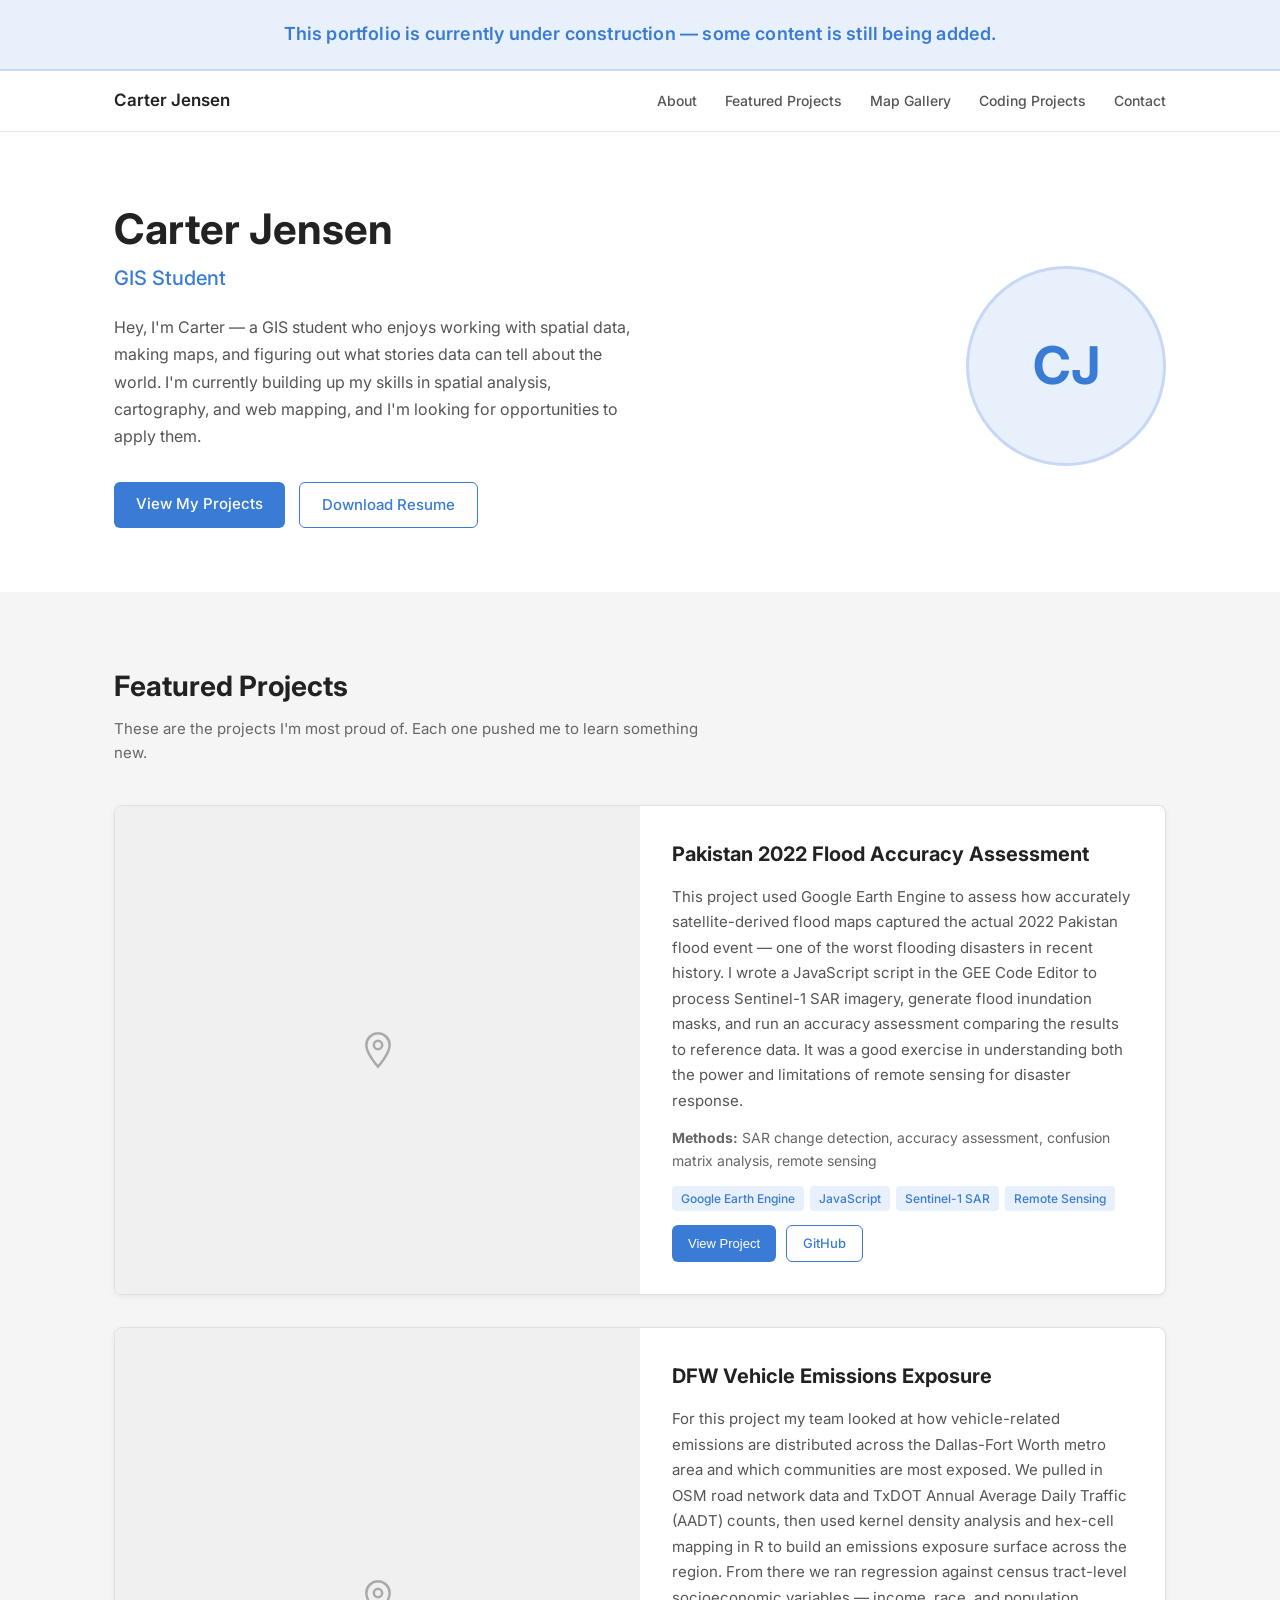
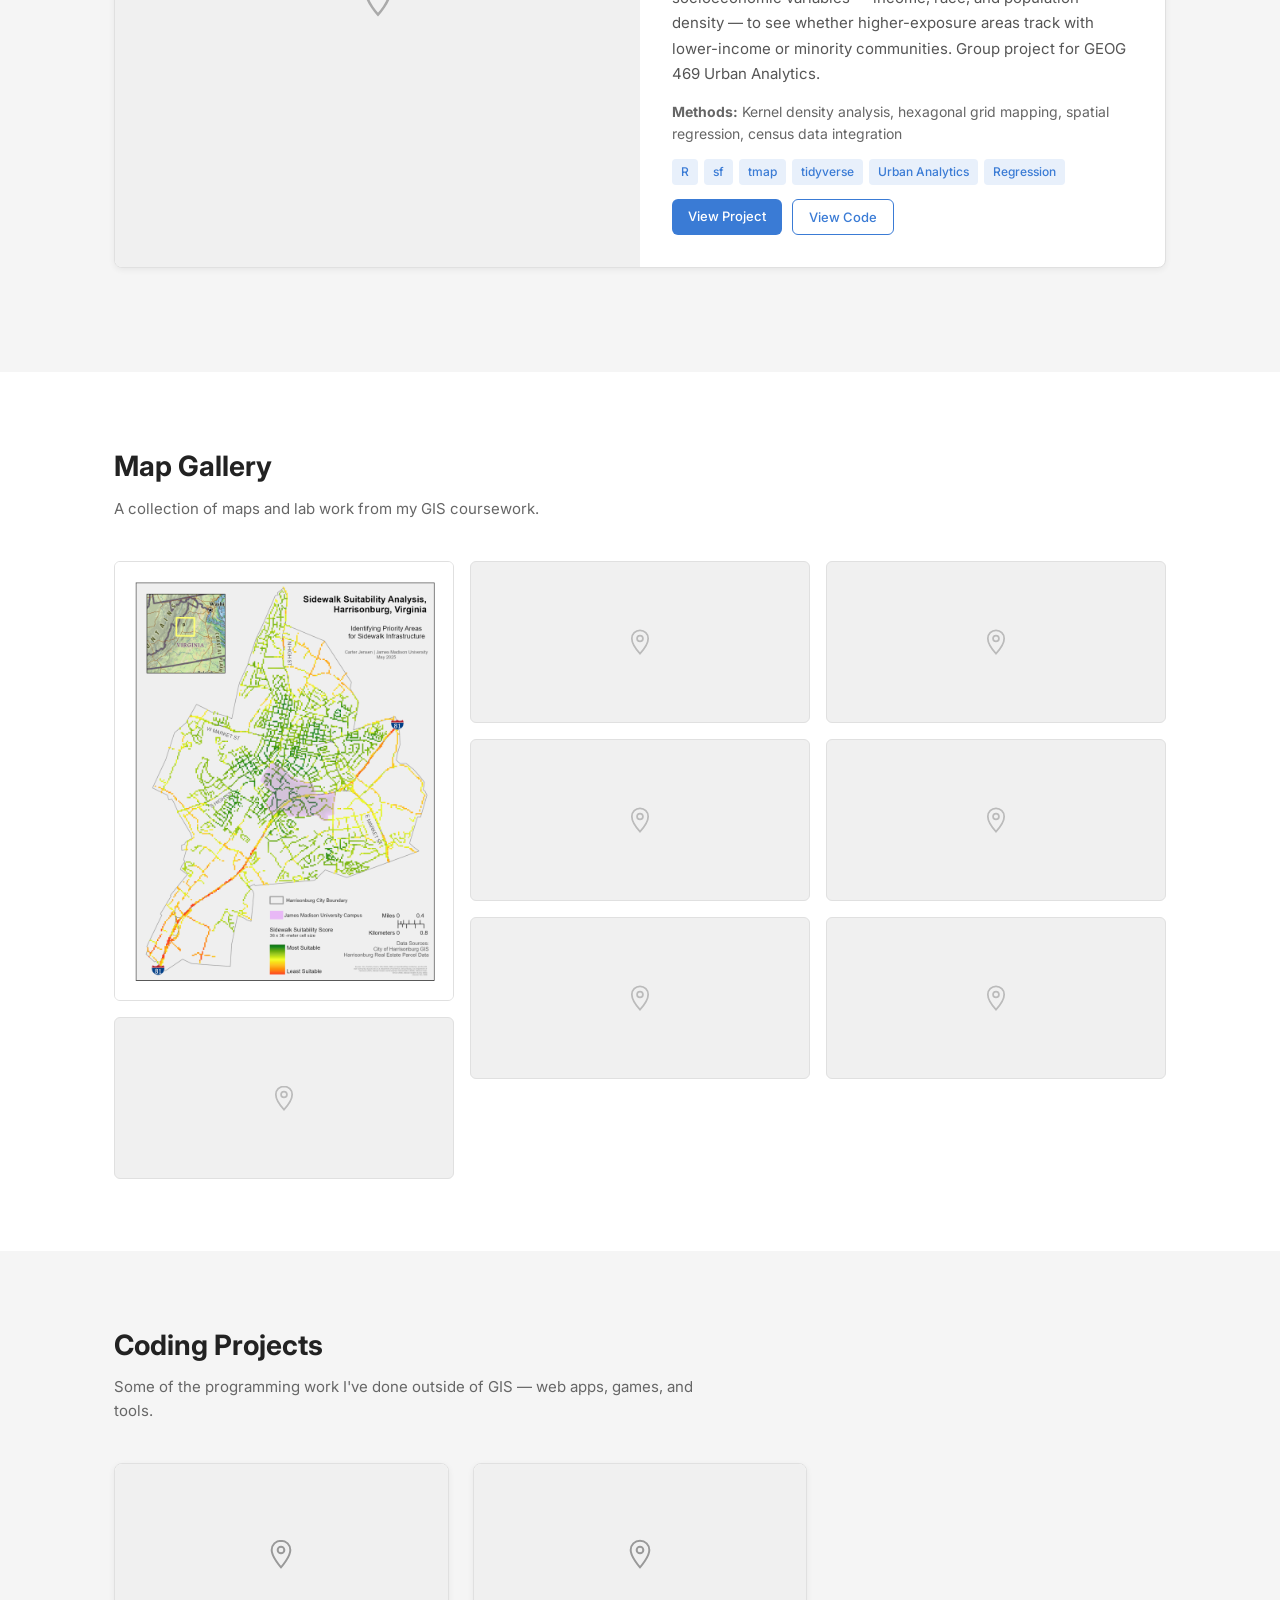
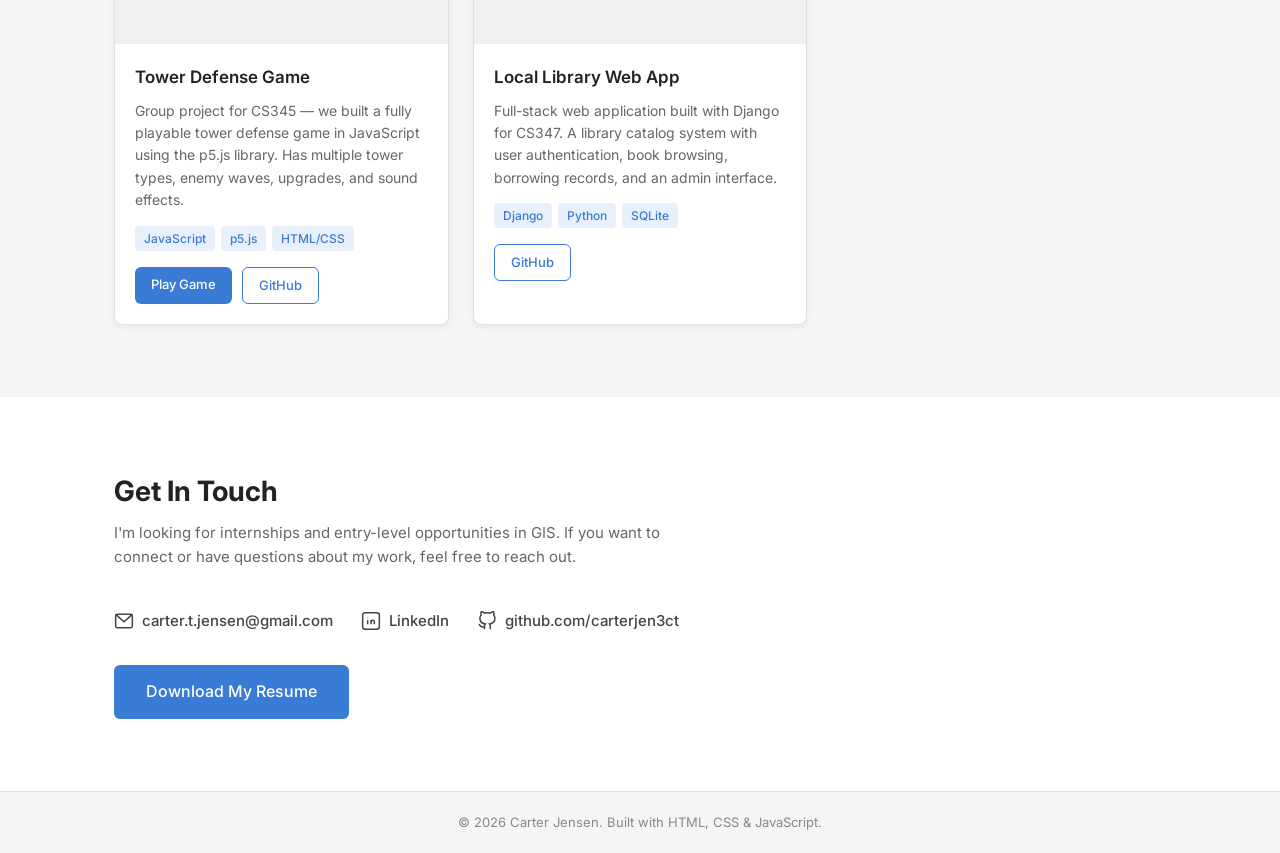
==== index.html @ b4bd7e2b "Map Gallary Redesign, features trimed" ====
<!DOCTYPE html>
<html lang="en">
<head>
  <meta charset="UTF-8" />
  <meta name="viewport" content="width=device-width, initial-scale=1.0" />
  <title>Carter Jensen | GIS Portfolio</title>

  <!-- Link to our stylesheet -->
  <link rel="stylesheet" href="style.css" />

  <!-- Google Font: Inter -->
  <link
    href="https://fonts.googleapis.com/css2?family=Inter:wght@400;500;600;700&display=swap"
    rel="stylesheet"
  />
</head>
<body>

  <!-- =============================================
       SECTION: Under Construction Banner
       Remove this entire block when the site is ready to go live.
       To remove: delete from here down to the closing </div> tag below.
  ============================================== -->
  <div class="construction-banner">
    This portfolio is currently under construction — some content is still being added.
  </div>

  <!-- =============================================
       SECTION: Navigation Bar
       Sticky top bar. Has your name on the left and
       five section links on the right. Hamburger menu
       shows on mobile.
  ============================================== -->
  <nav class="navbar">
    <div class="nav-container">

      <a href="#about" class="nav-logo">Carter Jensen</a>

      <ul class="nav-links" id="navLinks">
        <li><a href="#about">About</a></li>
        <li><a href="#featured-projects">Featured Projects</a></li>
        <li><a href="#map-gallery">Map Gallery</a></li>
        <li><a href="#coding-projects">Coding Projects</a></li>
        <li><a href="#contact">Contact</a></li>
      </ul>

      <!-- Hamburger button — only shows on mobile -->
      <button class="hamburger" id="hamburger" aria-label="Open menu">
        <span></span>
        <span></span>
        <span></span>
      </button>

    </div>
  </nav>


  <!-- =============================================
       SECTION: Hero / About Me
       First thing visitors see. Has your name, title,
       bio, profile photo, and two buttons.
  ============================================== -->
  <section class="hero" id="about">
    <div class="hero-container">

      <div class="hero-text">
        <h1>Carter Jensen</h1>
        <p class="hero-subtitle">GIS Student</p>

        <!--
          UPDATE: Replace this with your own bio.
          2-4 sentences about who you are, what you study,
          and what kind of work you're looking for.
        -->
        <p class="hero-bio">
          Hey, I'm Carter — a GIS student who enjoys working with spatial data,
          making maps, and figuring out what stories data can tell about the world.
          I'm currently building up my skills in spatial analysis, cartography, and
          web mapping, and I'm looking for opportunities to apply them.
        </p>

        <div class="hero-buttons">
          <a href="#featured-projects" class="btn btn-primary">View My Projects</a>
          <!--
            UPDATE: Save your resume as assets/resume.pdf for this to work.
          -->
          <a href="assets/resume.pdf" class="btn btn-secondary" download>Download Resume</a>
        </div>
      </div>

      <div class="hero-photo">
        <!--
          UPDATE: Save your photo as assets/profile-photo.jpg.
          Until then the "CJ" initials placeholder will show.
        -->
        <img
          src="assets/profile-photo.jpg"
          alt="Photo of Carter Jensen"
          class="profile-img"
          onerror="this.style.display='none'; this.nextElementSibling.style.display='flex';"
        />
        <div class="profile-initials" style="display: none;">CJ</div>
      </div>

    </div>
  </section>


  <!-- =============================================
       SECTION: Featured Projects
       The most important projects get a large two-column
       card: image on the left, detailed description on
       the right. These are the ones you want employers
       to actually read and dig into.

       TO ADD A FEATURED PROJECT: Copy one full
       <div class="featured-card"> block and paste it
       after the last one. Update the image, title,
       description, tags, and links.
  ============================================== -->
  <section class="featured-projects" id="featured-projects">
    <div class="section-container">

      <h2 class="section-title">Featured Projects</h2>
      <p class="section-subtitle">
        These are the projects I'm most proud of. Each one pushed me to learn something new.
      </p>

      <!-- ---- FEATURED: Pakistan Flood Accuracy Assessment (Google Earth Engine) ---- -->
      <!--
        UPDATE: Save a screenshot of your GEE script output as assets/projects/pakistan-flood.png
        UPDATE: Add your GEE script link or GitHub link if you have one
      -->
      <div class="featured-card">
        <div class="featured-img-wrapper">
          <img
            src="assets/projects/pakistan-flood.png"
            alt="Google Earth Engine flood accuracy assessment for Pakistan 2022"
            class="featured-img"
            onerror="this.style.display='none'; this.nextElementSibling.style.display='flex';"
          />
          <div class="featured-img-placeholder" style="display: none;">
            <svg xmlns="http://www.w3.org/2000/svg" width="40" height="40" viewBox="0 0 24 24" fill="none" stroke="#aaa" stroke-width="1.5">
              <path d="M12 2C8.13 2 5 5.13 5 9c0 5.25 7 13 7 13s7-7.75 7-13c0-3.87-3.13-7-7-7z"/>
              <circle cx="12" cy="9" r="2.5"/>
            </svg>
          </div>
        </div>
        <div class="featured-info">
          <h3 class="featured-title">Pakistan 2022 Flood Accuracy Assessment</h3>
          <p class="featured-desc">
            This project used Google Earth Engine to assess how accurately satellite-derived flood
            maps captured the actual 2022 Pakistan flood event — one of the worst flooding disasters
            in recent history. I wrote a JavaScript script in the GEE Code Editor to process
            Sentinel-1 SAR imagery, generate flood inundation masks, and run an accuracy assessment
            comparing the results to reference data. It was a good exercise in understanding both the
            power and limitations of remote sensing for disaster response.
          </p>
          <p class="featured-methods">
            <strong>Methods:</strong> SAR change detection, accuracy assessment, confusion matrix analysis, remote sensing
          </p>
          <div class="featured-tags">
            <span class="tag">Google Earth Engine</span>
            <span class="tag">JavaScript</span>
            <span class="tag">Sentinel-1 SAR</span>
            <span class="tag">Remote Sensing</span>
          </div>
          <div class="featured-links">
            <!--
              This button opens the GEE app modal popup.
              UPDATE: Once you have your published GEE app URL, paste it into script.js
              where indicated (GEE_APP_URL constant near the bottom of the file).
            -->
            <button class="btn btn-small btn-primary" id="openGeeModal">View Project</button>
            <a href="#" class="btn btn-small btn-secondary">GitHub</a>
          </div>
        </div>
      </div>

      <!-- ---- FEATURED: DFW Vehicle Emissions Exposure ---- -->
      <!--
        UPDATE: Save a screenshot of your kernel density or hex-cell map as assets/projects/dfw-emissions.png
        UPDATE: Once your StoryMap is published, replace the href="#" on the View Project button with the StoryMap URL
      -->
      <div class="featured-card">
        <div class="featured-img-wrapper">
          <img
            src="assets/projects/dfw-emissions.png"
            alt="Kernel density map of vehicle emissions exposure across the DFW metro area"
            class="featured-img"
            onerror="this.style.display='none'; this.nextElementSibling.style.display='flex';"
          />
          <div class="featured-img-placeholder" style="display: none;">
            <svg xmlns="http://www.w3.org/2000/svg" width="40" height="40" viewBox="0 0 24 24" fill="none" stroke="#aaa" stroke-width="1.5">
              <path d="M12 2C8.13 2 5 5.13 5 9c0 5.25 7 13 7 13s7-7.75 7-13c0-3.87-3.13-7-7-7z"/>
              <circle cx="12" cy="9" r="2.5"/>
            </svg>
          </div>
        </div>
        <div class="featured-info">
          <h3 class="featured-title">DFW Vehicle Emissions Exposure</h3>
          <p class="featured-desc">
            For this project my team looked at how vehicle-related emissions are distributed across
            the Dallas-Fort Worth metro area and which communities are most exposed. We pulled in OSM
            road network data and TxDOT Annual Average Daily Traffic (AADT) counts, then used kernel
            density analysis and hex-cell mapping in R to build an emissions exposure surface across
            the region. From there we ran regression against census tract-level socioeconomic variables —
            income, race, and population density — to see whether higher-exposure areas track with
            lower-income or minority communities. Group project for GEOG 469 Urban Analytics.
          </p>
          <p class="featured-methods">
            <strong>Methods:</strong> Kernel density analysis, hexagonal grid mapping, spatial regression, census data integration
          </p>
          <div class="featured-tags">
            <span class="tag">R</span>
            <span class="tag">sf</span>
            <span class="tag">tmap</span>
            <span class="tag">tidyverse</span>
            <span class="tag">Urban Analytics</span>
            <span class="tag">Regression</span>
          </div>
          <div class="featured-links">
            <!--
              UPDATE: Replace href="#" below with your published ArcGIS StoryMap URL
              once you have finished building it in storymaps.arcgis.com
            -->
            <a href="#" class="btn btn-small btn-primary">View Project</a>
            <a href="https://github.com/almzrei/project469" class="btn btn-small btn-secondary" target="_blank" rel="noopener noreferrer">View Code</a>
          </div>
        </div>
      </div>

    </div>
  </section>


  <!-- =============================================
       SECTION: Map Gallery
       A grid of map thumbnails — labs and smaller
       assignments that are worth showing but don't
       need a full description. Just an image and a title.

       TO ADD A MAP: Copy one <div class="gallery-tile">
       block and paste it in the grid. Update the image
       src and the title text.
  ============================================== -->
  <section class="map-gallery" id="map-gallery">
    <div class="section-container">

      <h2 class="section-title">Map Gallery</h2>
      <p class="section-subtitle">
        A collection of maps and lab work from my GIS coursework.
      </p>

      <div class="gallery-grid">

        <!-- ---- GALLERY TILE: Sidewalk Suitability Analysis ---- -->
        <div class="gallery-tile">
          <div class="gallery-img-wrapper">
            <img
              src="assets/projects/sidewalkSuitabilityAnalysis.png"
              alt="Sidewalk suitability analysis map of Harrisonburg Virginia"
              class="gallery-img"
              onerror="this.style.display='none'; this.nextElementSibling.style.display='flex';"
            />
            <div class="gallery-img-placeholder" style="display: none;">
              <svg xmlns="http://www.w3.org/2000/svg" width="28" height="28" viewBox="0 0 24 24" fill="none" stroke="#bbb" stroke-width="1.5">
                <path d="M12 2C8.13 2 5 5.13 5 9c0 5.25 7 13 7 13s7-7.75 7-13c0-3.87-3.13-7-7-7z"/>
                <circle cx="12" cy="9" r="2.5"/>
              </svg>
            </div>
          </div>
        </div>

        <!-- ---- GALLERY TILE: GEOG 367 Final Project ---- -->
        <!-- UPDATE: Save your project image as assets/projects/geog367-final.png -->
        <div class="gallery-tile">
          <div class="gallery-img-wrapper">
            <img
              src="assets/projects/geog367-final.png"
              alt="GEOG 367 Final Project map"
              class="gallery-img"
              onerror="this.style.display='none'; this.nextElementSibling.style.display='flex';"
            />
            <div class="gallery-img-placeholder" style="display: none;">
              <svg xmlns="http://www.w3.org/2000/svg" width="28" height="28" viewBox="0 0 24 24" fill="none" stroke="#bbb" stroke-width="1.5">
                <path d="M12 2C8.13 2 5 5.13 5 9c0 5.25 7 13 7 13s7-7.75 7-13c0-3.87-3.13-7-7-7z"/>
                <circle cx="12" cy="9" r="2.5"/>
              </svg>
            </div>
          </div>
        </div>

        <!-- ---- GALLERY TILE: GEOG 365 Final Map ---- -->
        <!-- UPDATE: Save your map image as assets/projects/geog365-final-map.png -->
        <div class="gallery-tile">
          <div class="gallery-img-wrapper">
            <img
              src="assets/projects/geog365-final-map.png"
              alt="GEOG 365 Final Map"
              class="gallery-img"
              onerror="this.style.display='none'; this.nextElementSibling.style.display='flex';"
            />
            <div class="gallery-img-placeholder" style="display: none;">
              <svg xmlns="http://www.w3.org/2000/svg" width="28" height="28" viewBox="0 0 24 24" fill="none" stroke="#bbb" stroke-width="1.5">
                <path d="M12 2C8.13 2 5 5.13 5 9c0 5.25 7 13 7 13s7-7.75 7-13c0-3.87-3.13-7-7-7z"/>
                <circle cx="12" cy="9" r="2.5"/>
              </svg>
            </div>
          </div>
        </div>

        <!-- ---- GALLERY TILE: GEOG 365 Lab 8 ---- -->
        <!-- UPDATE: Save as assets/projects/geog365-lab8.png -->
        <div class="gallery-tile">
          <div class="gallery-img-wrapper">
            <img
              src="assets/projects/geog365-lab8.png"
              alt="GEOG 365 Lab 8"
              class="gallery-img"
              onerror="this.style.display='none'; this.nextElementSibling.style.display='flex';"
            />
            <div class="gallery-img-placeholder" style="display: none;">
              <svg xmlns="http://www.w3.org/2000/svg" width="28" height="28" viewBox="0 0 24 24" fill="none" stroke="#bbb" stroke-width="1.5">
                <path d="M12 2C8.13 2 5 5.13 5 9c0 5.25 7 13 7 13s7-7.75 7-13c0-3.87-3.13-7-7-7z"/>
                <circle cx="12" cy="9" r="2.5"/>
              </svg>
            </div>
          </div>
        </div>

        <!-- ---- GALLERY TILE: GEOG 365 Lab 7 Part 1 ---- -->
        <!-- UPDATE: Save as assets/projects/geog365-lab7.png -->
        <div class="gallery-tile">
          <div class="gallery-img-wrapper">
            <img
              src="assets/projects/geog365-lab7.png"
              alt="GEOG 365 Lab 7 Part 1"
              class="gallery-img"
              onerror="this.style.display='none'; this.nextElementSibling.style.display='flex';"
            />
            <div class="gallery-img-placeholder" style="display: none;">
              <svg xmlns="http://www.w3.org/2000/svg" width="28" height="28" viewBox="0 0 24 24" fill="none" stroke="#bbb" stroke-width="1.5">
                <path d="M12 2C8.13 2 5 5.13 5 9c0 5.25 7 13 7 13s7-7.75 7-13c0-3.87-3.13-7-7-7z"/>
                <circle cx="12" cy="9" r="2.5"/>
              </svg>
            </div>
          </div>
        </div>

        <!-- ---- GALLERY TILE: GEOG 365 Lab 6 ---- -->
        <!-- UPDATE: Save as assets/projects/geog365-lab6.png -->
        <div class="gallery-tile">
          <div class="gallery-img-wrapper">
            <img
              src="assets/projects/geog365-lab6.png"
              alt="GEOG 365 Lab 6"
              class="gallery-img"
              onerror="this.style.display='none'; this.nextElementSibling.style.display='flex';"
            />
            <div class="gallery-img-placeholder" style="display: none;">
              <svg xmlns="http://www.w3.org/2000/svg" width="28" height="28" viewBox="0 0 24 24" fill="none" stroke="#bbb" stroke-width="1.5">
                <path d="M12 2C8.13 2 5 5.13 5 9c0 5.25 7 13 7 13s7-7.75 7-13c0-3.87-3.13-7-7-7z"/>
                <circle cx="12" cy="9" r="2.5"/>
              </svg>
            </div>
          </div>
        </div>

        <!-- ---- GALLERY TILE: GEOG 365 Lab 5 ---- -->
        <!-- UPDATE: Save as assets/projects/geog365-lab5.png -->
        <div class="gallery-tile">
          <div class="gallery-img-wrapper">
            <img
              src="assets/projects/geog365-lab5.png"
              alt="GEOG 365 Lab 5"
              class="gallery-img"
              onerror="this.style.display='none'; this.nextElementSibling.style.display='flex';"
            />
            <div class="gallery-img-placeholder" style="display: none;">
              <svg xmlns="http://www.w3.org/2000/svg" width="28" height="28" viewBox="0 0 24 24" fill="none" stroke="#bbb" stroke-width="1.5">
                <path d="M12 2C8.13 2 5 5.13 5 9c0 5.25 7 13 7 13s7-7.75 7-13c0-3.87-3.13-7-7-7z"/>
                <circle cx="12" cy="9" r="2.5"/>
              </svg>
            </div>
          </div>
        </div>

        <!-- ---- GALLERY TILE: GEOG 366 Lab 8 ---- -->
        <!-- UPDATE: Save as assets/projects/geog366-lab8.png -->
        <div class="gallery-tile">
          <div class="gallery-img-wrapper">
            <img
              src="assets/projects/geog366-lab8.png"
              alt="GEOG 366 Lab 8"
              class="gallery-img"
              onerror="this.style.display='none'; this.nextElementSibling.style.display='flex';"
            />
            <div class="gallery-img-placeholder" style="display: none;">
              <svg xmlns="http://www.w3.org/2000/svg" width="28" height="28" viewBox="0 0 24 24" fill="none" stroke="#bbb" stroke-width="1.5">
                <path d="M12 2C8.13 2 5 5.13 5 9c0 5.25 7 13 7 13s7-7.75 7-13c0-3.87-3.13-7-7-7z"/>
                <circle cx="12" cy="9" r="2.5"/>
              </svg>
            </div>
          </div>
        </div>

      </div><!-- end gallery-grid -->
    </div>
  </section>


  <!-- =============================================
       SECTION: Coding Projects
       CS coursework and programming projects that
       aren't GIS but still show off your skills.

       TO ADD A CODING PROJECT: Copy one full
       <div class="project-card"> block and paste it
       in the grid. Update the image, title, description,
       tags, and links.
  ============================================== -->
  <section class="coding-projects" id="coding-projects">
    <div class="section-container">

      <h2 class="section-title">Coding Projects</h2>
      <p class="section-subtitle">
        Some of the programming work I've done outside of GIS — web apps, games, and tools.
      </p>

      <div class="projects-grid">

        <!-- ---- CODING CARD: CS345 Tower Defense Game ---- -->
        <!-- UPDATE: Save a screenshot of the game as assets/projects/cs345-game.png -->
        <!-- UPDATE: Add the GitHub link for your team's repo -->
        <div class="project-card">
          <div class="project-img-wrapper">
            <img
              src="assets/projects/cs345-game.png"
              alt="Screenshot of tower defense game"
              class="project-img"
              onerror="this.style.display='none'; this.nextElementSibling.style.display='flex';"
            />
            <div class="project-img-placeholder" style="display: none;">
              <svg xmlns="http://www.w3.org/2000/svg" width="32" height="32" viewBox="0 0 24 24" fill="none" stroke="#999" stroke-width="1.5">
                <path d="M12 2C8.13 2 5 5.13 5 9c0 5.25 7 13 7 13s7-7.75 7-13c0-3.87-3.13-7-7-7z"/>
                <circle cx="12" cy="9" r="2.5"/>
              </svg>
            </div>
          </div>
          <div class="project-info">
            <h3 class="project-title">Tower Defense Game</h3>
            <p class="project-desc">
              Group project for CS345 — we built a fully playable tower defense game in JavaScript
              using the p5.js library. Has multiple tower types, enemy waves, upgrades, and sound effects.
            </p>
            <div class="project-tags">
              <span class="tag">JavaScript</span>
              <span class="tag">p5.js</span>
              <span class="tag">HTML/CSS</span>
            </div>
            <div class="project-links">
              <a href="#" class="btn btn-small btn-primary">Play Game</a>
              <a href="#" class="btn btn-small btn-secondary">GitHub</a>
            </div>
          </div>
        </div>

        <!-- ---- CODING CARD: CS347 Django Local Library ---- -->
        <!-- UPDATE: Save a screenshot of the app as assets/projects/cs347-django.png -->
        <!-- UPDATE: Add your GitHub link -->
        <div class="project-card">
          <div class="project-img-wrapper">
            <img
              src="assets/projects/cs347-django.png"
              alt="Screenshot of Django local library web app"
              class="project-img"
              onerror="this.style.display='none'; this.nextElementSibling.style.display='flex';"
            />
            <div class="project-img-placeholder" style="display: none;">
              <svg xmlns="http://www.w3.org/2000/svg" width="32" height="32" viewBox="0 0 24 24" fill="none" stroke="#999" stroke-width="1.5">
                <path d="M12 2C8.13 2 5 5.13 5 9c0 5.25 7 13 7 13s7-7.75 7-13c0-3.87-3.13-7-7-7z"/>
                <circle cx="12" cy="9" r="2.5"/>
              </svg>
            </div>
          </div>
          <div class="project-info">
            <h3 class="project-title">Local Library Web App</h3>
            <p class="project-desc">
              Full-stack web application built with Django for CS347. A library catalog system
              with user authentication, book browsing, borrowing records, and an admin interface.
            </p>
            <div class="project-tags">
              <span class="tag">Django</span>
              <span class="tag">Python</span>
              <span class="tag">SQLite</span>
            </div>
            <div class="project-links">
              <a href="#" class="btn btn-small btn-secondary">GitHub</a>
            </div>
          </div>
        </div>


      </div><!-- end projects-grid -->
    </div>
  </section>


  <!-- =============================================
       SECTION: Contact / Resume
       Email, LinkedIn, GitHub links and a big
       resume download button.
  ============================================== -->
  <section class="contact" id="contact">
    <div class="section-container">

      <h2 class="section-title">Get In Touch</h2>
      <p class="section-subtitle">
        I'm looking for internships and entry-level opportunities in GIS.
        If you want to connect or have questions about my work, feel free to reach out.
      </p>

      <div class="contact-links">

        <!-- Email -->
        <a href="mailto:carter.t.jensen@gmail.com" class="contact-link">
          <svg class="contact-icon" xmlns="http://www.w3.org/2000/svg" viewBox="0 0 24 24" fill="none" stroke="currentColor" stroke-width="1.8">
            <rect x="2" y="4" width="20" height="16" rx="2"/>
            <polyline points="2,4 12,13 22,4"/>
          </svg>
          carter.t.jensen@gmail.com
        </a>

        <a href="https://www.linkedin.com/in/carter-t-jensen0/" class="contact-link" target="_blank" rel="noopener noreferrer">
          <svg class="contact-icon" xmlns="http://www.w3.org/2000/svg" viewBox="0 0 24 24" fill="none" stroke="currentColor" stroke-width="1.8">
            <rect x="2" y="2" width="20" height="20" rx="3"/>
            <line x1="8" y1="11" x2="8" y2="16"/>
            <line x1="8" y1="8" x2="8" y2="8.5"/>
            <polyline points="12,11 12,16"/>
            <path d="M12 13a2 2 0 0 1 4 0v3"/>
          </svg>
          LinkedIn
        </a>

        <!-- GitHub -->
        <a href="https://github.com/carterjen3ct" class="contact-link" target="_blank" rel="noopener noreferrer">
          <svg class="contact-icon" xmlns="http://www.w3.org/2000/svg" viewBox="0 0 24 24" fill="none" stroke="currentColor" stroke-width="1.8">
            <path d="M9 19c-5 1.5-5-2.5-7-3m14 6v-3.87a3.37 3.37 0 0 0-.94-2.61c3.14-.35 6.44-1.54 6.44-7A5.44 5.44 0 0 0 20 4.77 5.07 5.07 0 0 0 19.91 1S18.73.65 16 2.48a13.38 13.38 0 0 0-7 0C6.27.65 5.09 1 5.09 1A5.07 5.07 0 0 0 5 4.77a5.44 5.44 0 0 0-1.5 3.78c0 5.42 3.3 6.61 6.44 7A3.37 3.37 0 0 0 9 18.13V22"/>
          </svg>
          github.com/carterjen3ct
        </a>

      </div>

      <a href="assets/resume.pdf" class="btn btn-primary btn-large" download>
        Download My Resume
      </a>

    </div>
  </section>


  <!-- =============================================
       SECTION: Footer
  ============================================== -->
  <footer class="footer">
    <p>&copy; 2026 Carter Jensen. Built with HTML, CSS &amp; JavaScript.</p>
  </footer>

  <!-- =============================================
       MODAL: Pakistan GEE App Popup
       Opens when "View Project" is clicked on the Pakistan card.
       JS in script.js handles open/close. The iframe src is set
       dynamically so GEE stops loading when the modal is closed.
  ============================================== -->
  <div id="geeModal" class="modal-overlay">
    <div class="modal-box">

      <!-- Header row: title left, close button right -->
      <div class="modal-header">
        <span class="modal-title">Pakistan 2022 Flood — GEE App</span>
        <button class="modal-close" id="closeGeeModal" aria-label="Close">&times;</button>
      </div>

      <!-- No src attribute — script.js sets it when the modal opens -->
      <iframe
        id="geeFrame"
        class="modal-iframe"
        allowfullscreen
        title="Pakistan 2022 Flood Accuracy Assessment — Google Earth Engine App"
      ></iframe>

    </div>
  </div>

  <script src="script.js"></script>

</body>
</html>
---- style.css ----
/* =============================================
   GLOBAL RESET & BASE STYLES
   Remove default browser spacing and set the
   base font and box-sizing for the whole page.
============================================= */
*, *::before, *::after {
  box-sizing: border-box;
  margin: 0;
  padding: 0;
}

html {
  /* Makes anchor links scroll smoothly instead of jumping */
  scroll-behavior: smooth;
}

body {
  font-family: 'Inter', sans-serif;
  font-size: 16px;
  color: #222222;
  background-color: #ffffff;
  line-height: 1.6;
}

a {
  text-decoration: none;
  color: inherit;
}

img {
  display: block;
  max-width: 100%;
}


/* =============================================
   REUSABLE LAYOUT CONTAINER
   Centers page content and adds side padding.
   Used inside each section to keep things aligned.
============================================= */
.section-container,
.nav-container,
.hero-container {
  max-width: 1100px;
  margin: 0 auto;
  padding: 0 24px;
}


/* =============================================
   REUSABLE BUTTON STYLES
   .btn is the base. Add .btn-primary for filled blue,
   .btn-secondary for outlined, .btn-small for compact,
   .btn-large for the big resume download button.
============================================= */
.btn {
  display: inline-block;
  padding: 10px 22px;
  border-radius: 6px;
  font-size: 15px;
  font-weight: 500;
  cursor: pointer;
  transition: opacity 0.15s ease;
  border: none;
}

.btn-primary {
  background-color: #3A7BD5;
  color: #ffffff;
}

.btn-secondary {
  background-color: transparent;
  color: #3A7BD5;
  border: 1.5px solid #3A7BD5;
}

.btn:hover {
  opacity: 0.85;
}

.btn-small {
  padding: 7px 16px;
  font-size: 13px;
}

.btn-large {
  padding: 14px 32px;
  font-size: 16px;
  margin-top: 32px;
}


/* =============================================
   REUSABLE SECTION TITLE STYLES
   Heading and subtitle at the top of each section.
============================================= */
.section-title {
  font-size: 28px;
  font-weight: 700;
  color: #222222;
  margin-bottom: 8px;
}

.section-subtitle {
  font-size: 15px;
  color: #666666;
  margin-bottom: 40px;
  max-width: 600px;
}


/* =============================================
   UNDER CONSTRUCTION BANNER
   Thin bar at the very top of the page.
   DELETE this block (and the matching HTML div) when the site is ready.
============================================= */
.construction-banner {
  background-color: #e8f0fb;        /* light blue — matches tag color */
  color: #3A7BD5;                    /* accent blue text */
  border-bottom: 2px solid #c6d8f5;
  text-align: center;
  font-size: 18px;
  font-weight: 600;
  padding: 20px 24px;
  letter-spacing: 0.01em;
}


/* =============================================
   NAVIGATION BAR
   Sticks to the top of the screen as you scroll.
   Name on the left, section links on the right.
============================================= */
.navbar {
  position: sticky;
  top: 0;
  background-color: #ffffff;
  border-bottom: 1px solid #e8e8e8;
  z-index: 100;
}

.nav-container {
  display: flex;
  align-items: center;
  justify-content: space-between;
  height: 60px;
}

.nav-logo {
  font-size: 17px;
  font-weight: 600;
  color: #222222;
  white-space: nowrap;
}

.nav-links {
  list-style: none;
  display: flex;
  gap: 28px;
}

.nav-links a {
  font-size: 14px;
  font-weight: 500;
  color: #555555;
  transition: color 0.15s ease;
  white-space: nowrap;
}

.nav-links a:hover {
  color: #3A7BD5;
}

/* Hamburger button — hidden on desktop, visible on mobile */
.hamburger {
  display: none;
  flex-direction: column;
  gap: 5px;
  background: none;
  border: none;
  cursor: pointer;
  padding: 4px;
}

.hamburger span {
  display: block;
  width: 22px;
  height: 2px;
  background-color: #333333;
  border-radius: 2px;
}


/* =============================================
   HERO / ABOUT ME SECTION
   Two columns: text on the left, photo on the right.
   Collapses to single column on smaller screens.
============================================= */
.hero {
  padding: 72px 0 64px;
  background-color: #ffffff;
}

.hero-container {
  display: flex;
  align-items: center;
  gap: 56px;
}

.hero-text {
  flex: 1;
}

.hero-text h1 {
  font-size: 42px;
  font-weight: 700;
  color: #222222;
  margin-bottom: 8px;
  line-height: 1.2;
}

.hero-subtitle {
  font-size: 20px;
  font-weight: 500;
  color: #3A7BD5;
  margin-bottom: 20px;
}

.hero-bio {
  font-size: 16px;
  color: #555555;
  line-height: 1.7;
  margin-bottom: 32px;
  max-width: 520px;
}

.hero-buttons {
  display: flex;
  gap: 14px;
  flex-wrap: wrap;
}

.hero-photo {
  flex-shrink: 0;
}

/* Circular profile photo */
.profile-img {
  width: 200px;
  height: 200px;
  border-radius: 50%;
  object-fit: cover;
  border: 3px solid #e8e8e8;
}

/* Initials fallback — shows when photo file isn't found */
.profile-initials {
  width: 200px;
  height: 200px;
  border-radius: 50%;
  background-color: #e8f0fb;
  border: 3px solid #c6d8f5;
  display: flex;
  align-items: center;
  justify-content: center;
  font-size: 52px;
  font-weight: 700;
  color: #3A7BD5;
}


/* =============================================
   FEATURED PROJECTS SECTION
   Light gray background. Each featured project
   gets a large two-column card: image on the left,
   detailed text on the right.
============================================= */
.featured-projects {
  padding: 72px 0;
  background-color: #f5f5f5;
}

/* Two-column card layout */
.featured-card {
  display: grid;
  grid-template-columns: 1fr 1fr;
  border: 1px solid #e0e0e0;
  border-radius: 8px;
  overflow: hidden;
  background-color: #ffffff;
  box-shadow: 0 2px 6px rgba(0, 0, 0, 0.06);
  margin-bottom: 32px;
  transition: border-color 0.15s ease;
}

.featured-card:hover {
  border-color: #3A7BD5;
}

/* Left column: the project image */
.featured-img-wrapper {
  background-color: #f0f0f0;
  min-height: 280px;
  overflow: hidden;
}

.featured-img {
  width: 100%;
  height: 100%;
  object-fit: cover;
}

/* Placeholder shown when image file is missing */
.featured-img-placeholder {
  width: 100%;
  height: 100%;
  min-height: 280px;
  display: flex;
  align-items: center;
  justify-content: center;
  background-color: #f0f0f0;
}

/* Right column: title, description, methods, tags, links */
.featured-info {
  padding: 32px;
  display: flex;
  flex-direction: column;
  gap: 14px;
}

.featured-title {
  font-size: 20px;
  font-weight: 700;
  color: #222222;
}

.featured-desc {
  font-size: 15px;
  color: #555555;
  line-height: 1.7;
}

/* Methods line — shown in bold with regular text after */
.featured-methods {
  font-size: 14px;
  color: #666666;
  line-height: 1.6;
}

/* Tool/skill tag pills */
.featured-tags {
  display: flex;
  flex-wrap: wrap;
  gap: 6px;
}

.featured-links {
  display: flex;
  gap: 10px;
  margin-top: auto; /* Pushes buttons to bottom of the card */
}


/* =============================================
   TAG PILL STYLES
   Used in both featured cards and project cards.
============================================= */
.tag {
  font-size: 12px;
  font-weight: 500;
  color: #3A7BD5;
  background-color: #e8f0fb;
  border-radius: 4px;
  padding: 3px 9px;
}


/* =============================================
   MAP GALLERY SECTION
   White background. A grid of map thumbnails —
   each one just has an image and a title below it.
============================================= */
.map-gallery {
  padding: 72px 0;
  background-color: #ffffff;
}

/* 3-column masonry layout — each tile shows the full map at its natural height */
.gallery-grid {
  column-count: 3;
  column-gap: 16px;
}

/* Each tile stays intact when flowing across columns */
.gallery-tile {
  break-inside: avoid;
  margin-bottom: 16px;
  display: block;
}

/* Image wrapper — no fixed aspect ratio, image determines the height */
.gallery-img-wrapper {
  width: 100%;
  overflow: hidden;
  border-radius: 6px;
  border: 1px solid #e0e0e0;
  background-color: #f0f0f0;
  transition: border-color 0.15s ease;
}

.gallery-tile:hover .gallery-img-wrapper {
  border-color: #3A7BD5;
}

/* Image fills the wrapper at its natural height — no cropping */
.gallery-img {
  width: 100%;
  height: auto;
  display: block;
  transition: transform 0.2s ease;
}

.gallery-tile:hover .gallery-img {
  transform: scale(1.04);
}

/* Placeholder shown when image file is missing */
.gallery-img-placeholder {
  width: 100%;
  min-height: 160px;
  display: flex;
  align-items: center;
  justify-content: center;
}


/* =============================================
   CODING PROJECTS SECTION
   Light gray background. Uses the same card style
   as a standard grid — same look as the old projects
   section but for CS / programming work.
============================================= */
.coding-projects {
  padding: 72px 0;
  background-color: #f5f5f5;
}

/* 3-column grid for coding project cards */
.projects-grid {
  display: grid;
  grid-template-columns: repeat(3, 1fr);
  gap: 24px;
}

/* Individual project card */
.project-card {
  background-color: #ffffff;
  border: 1px solid #e0e0e0;
  border-radius: 8px;
  overflow: hidden;
  box-shadow: 0 2px 6px rgba(0, 0, 0, 0.06);
  transition: border-color 0.15s ease;
}

.project-card:hover {
  border-color: #3A7BD5;
}

/* Image area at the top of the card */
.project-img-wrapper {
  width: 100%;
  height: 180px;
  background-color: #f0f0f0;
  overflow: hidden;
}

.project-img {
  width: 100%;
  height: 100%;
  object-fit: cover;
}

/* Placeholder when image file is missing */
.project-img-placeholder {
  width: 100%;
  height: 100%;
  display: flex;
  align-items: center;
  justify-content: center;
  background-color: #f0f0f0;
}

/* Text area below the image */
.project-info {
  padding: 20px;
}

.project-title {
  font-size: 17px;
  font-weight: 600;
  color: #222222;
  margin-bottom: 8px;
}

.project-desc {
  font-size: 14px;
  color: #666666;
  line-height: 1.6;
  margin-bottom: 14px;
}

.project-tags {
  display: flex;
  flex-wrap: wrap;
  gap: 6px;
  margin-bottom: 16px;
}

.project-links {
  display: flex;
  gap: 10px;
}


/* =============================================
   CONTACT SECTION
   White background. Contact links row and
   a big resume download button.
============================================= */
.contact {
  padding: 72px 0;
  background-color: #ffffff;
}

.contact-links {
  display: flex;
  flex-wrap: wrap;
  gap: 28px;
  align-items: center;
}

.contact-link {
  display: flex;
  align-items: center;
  gap: 8px;
  font-size: 15px;
  color: #444444;
  font-weight: 500;
  transition: color 0.15s ease;
}

.contact-link:hover {
  color: #3A7BD5;
}

.contact-icon {
  width: 20px;
  height: 20px;
  flex-shrink: 0;
}


/* =============================================
   MODAL OVERLAY — GEE App Popup
   Full-screen dark overlay that appears when
   "View Project" is clicked on the Pakistan card.
   Hidden by default; JS adds the 'open' class to show it.
============================================= */

/* Dark overlay covering the whole viewport */
.modal-overlay {
  display: none;
  position: fixed;
  inset: 0;                              /* shorthand for top/right/bottom/left: 0 */
  background-color: rgba(0, 0, 0, 0.6); /* semi-transparent dark bg */
  z-index: 200;                          /* sits above navbar (z-index 100) */
  align-items: center;
  justify-content: center;
  padding: 24px;
}

/* JS adds 'open' to show the modal */
.modal-overlay.open {
  display: flex;
}

/* White box containing the header + iframe */
.modal-box {
  background-color: #ffffff;
  border-radius: 8px;
  width: 90vw;
  max-width: 1100px;
  height: 85vh;
  display: flex;
  flex-direction: column;
  overflow: hidden;
  box-shadow: 0 8px 32px rgba(0, 0, 0, 0.2);
}

/* Header row: title on left, X button on right */
.modal-header {
  display: flex;
  align-items: center;
  justify-content: space-between;
  padding: 14px 20px;
  border-bottom: 1px solid #e0e0e0;
  flex-shrink: 0; /* header stays fixed height while iframe stretches */
}

.modal-title {
  font-size: 15px;
  font-weight: 600;
  color: #222222;
}

/* X close button — plain, no box */
.modal-close {
  background: none;
  border: none;
  font-size: 22px;
  line-height: 1;
  color: #555555;
  cursor: pointer;
  padding: 2px 6px;
  transition: color 0.15s ease;
}

.modal-close:hover {
  color: #3A7BD5;
}

/* The GEE app iframe — fills all remaining height */
.modal-iframe {
  flex: 1;
  width: 100%;
  border: none;
}


/* =============================================
   FOOTER
   Simple bar at the bottom of the page.
============================================= */
.footer {
  background-color: #f5f5f5;
  border-top: 1px solid #e0e0e0;
  padding: 20px 24px;
  text-align: center;
  font-size: 13px;
  color: #888888;
}


/* =============================================
   RESPONSIVE: TABLET (max 900px)
   Nav font shrinks slightly. Featured cards stack
   vertically (image on top, text below). Gallery
   drops to 3 columns. Projects grid to 2 columns.
============================================= */
@media (max-width: 900px) {

  /* Featured cards go to single column (image stacks above text) */
  .featured-card {
    grid-template-columns: 1fr;
  }

  .featured-img-wrapper {
    min-height: 220px;
  }

  /* Gallery drops to 2 columns */
  .gallery-grid {
    column-count: 2;
  }

}


/* =============================================
   RESPONSIVE: TABLET/MOBILE (max 768px)
   Hero stacks vertically. Nav collapses to hamburger.
   Projects grid goes to 2 columns.
============================================= */
@media (max-width: 768px) {

  .hero {
    padding: 48px 0 40px;
  }

  /* Stack hero columns: photo on top, text below */
  .hero-container {
    flex-direction: column-reverse;
    gap: 32px;
    text-align: center;
  }

  .hero-text h1 {
    font-size: 32px;
  }

  .hero-bio {
    margin-left: auto;
    margin-right: auto;
  }

  .hero-buttons {
    justify-content: center;
  }

  /* Projects grid goes to 2 columns */
  .projects-grid {
    grid-template-columns: repeat(2, 1fr);
  }

  /* Show hamburger button, hide nav links by default */
  .hamburger {
    display: flex;
  }

  .nav-links {
    display: none;
    position: absolute;
    top: 60px;
    left: 0;
    right: 0;
    background-color: #ffffff;
    flex-direction: column;
    gap: 0;
    border-bottom: 1px solid #e8e8e8;
    padding: 8px 0;
  }

  /* JS adds 'open' class to show the mobile menu */
  .nav-links.open {
    display: flex;
  }

  .nav-links a {
    display: block;
    padding: 12px 24px;
  }

}


/* =============================================
   RESPONSIVE: MOBILE (max 480px)
   Everything goes to a single column. Font sizes
   reduce slightly.
============================================= */
@media (max-width: 480px) {

  .hero-text h1 {
    font-size: 26px;
  }

  .hero-subtitle {
    font-size: 17px;
  }

  .section-title {
    font-size: 22px;
  }

  /* Projects go to 1 column, gallery to 1 column */
  .projects-grid {
    grid-template-columns: 1fr;
  }

  .gallery-grid {
    column-count: 1;
  }

  /* Contact links stack vertically */
  .contact-links {
    flex-direction: column;
    align-items: flex-start;
    gap: 18px;
  }

}
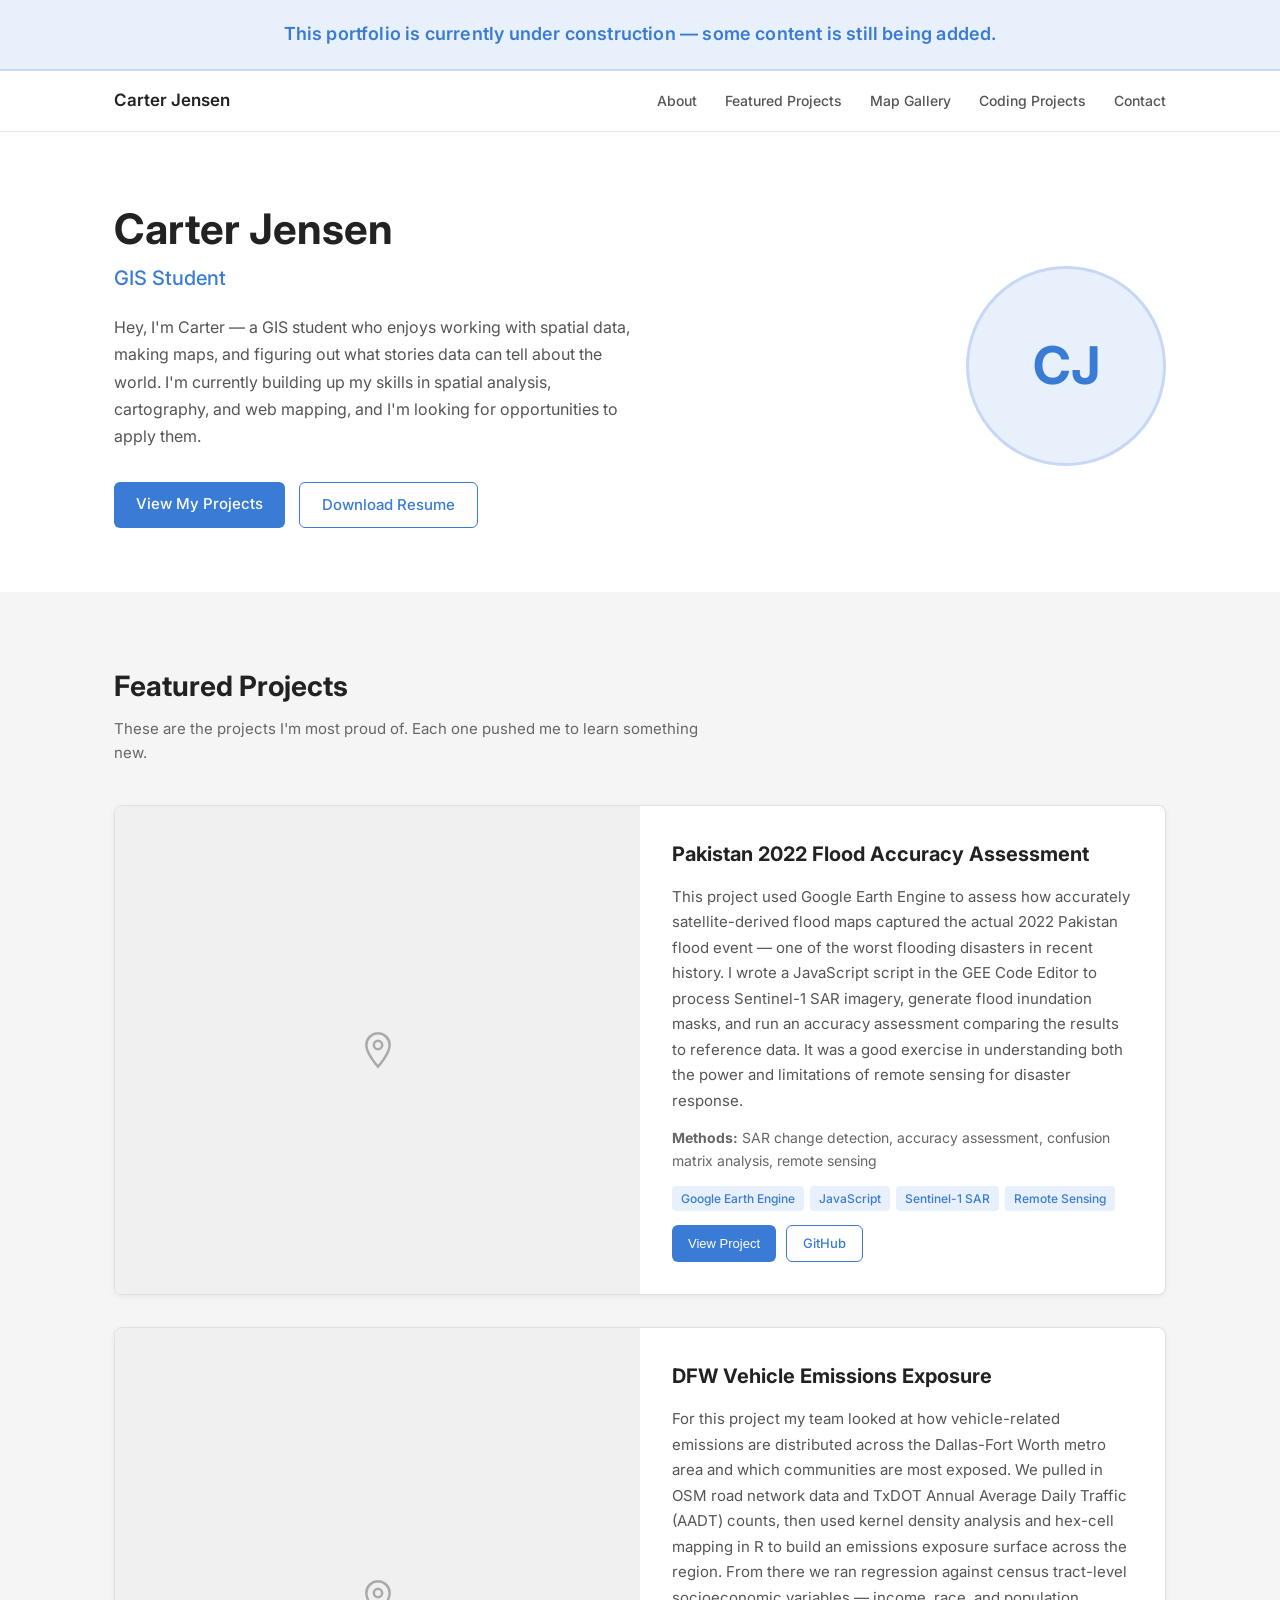
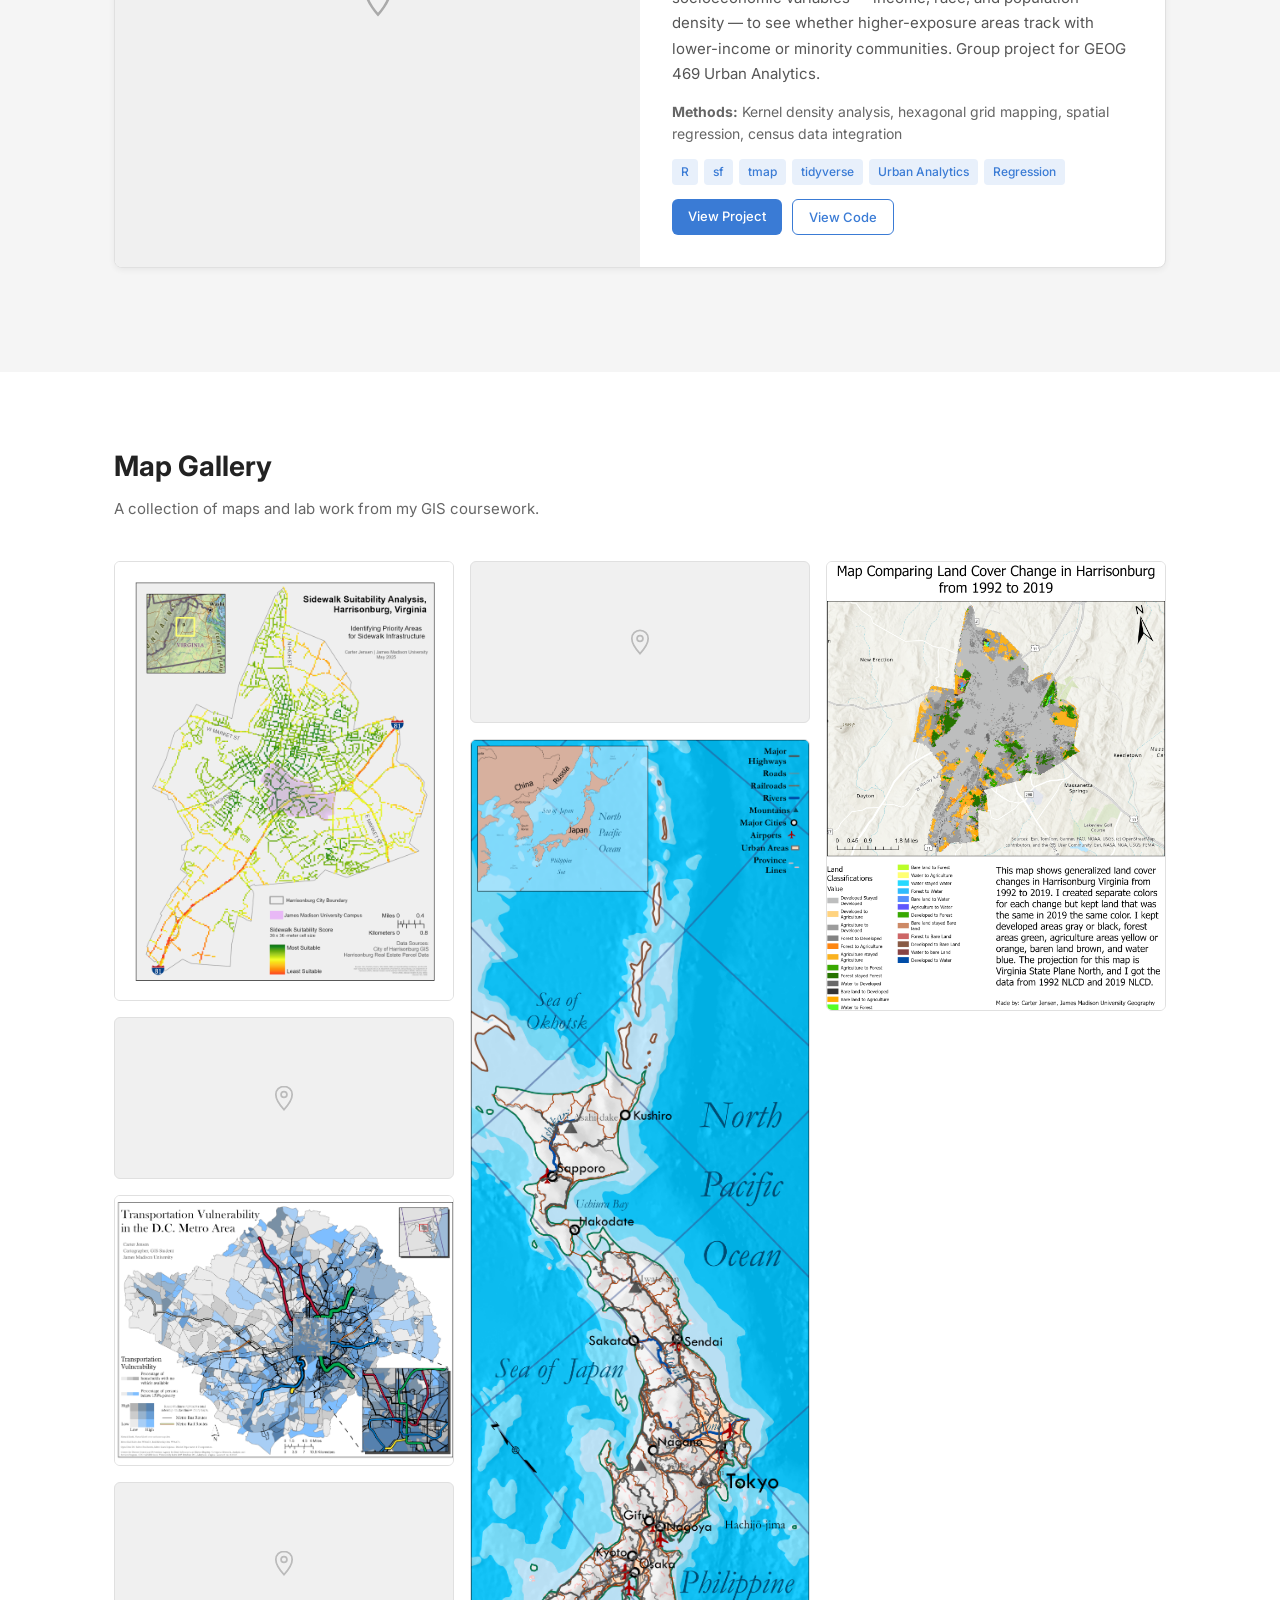
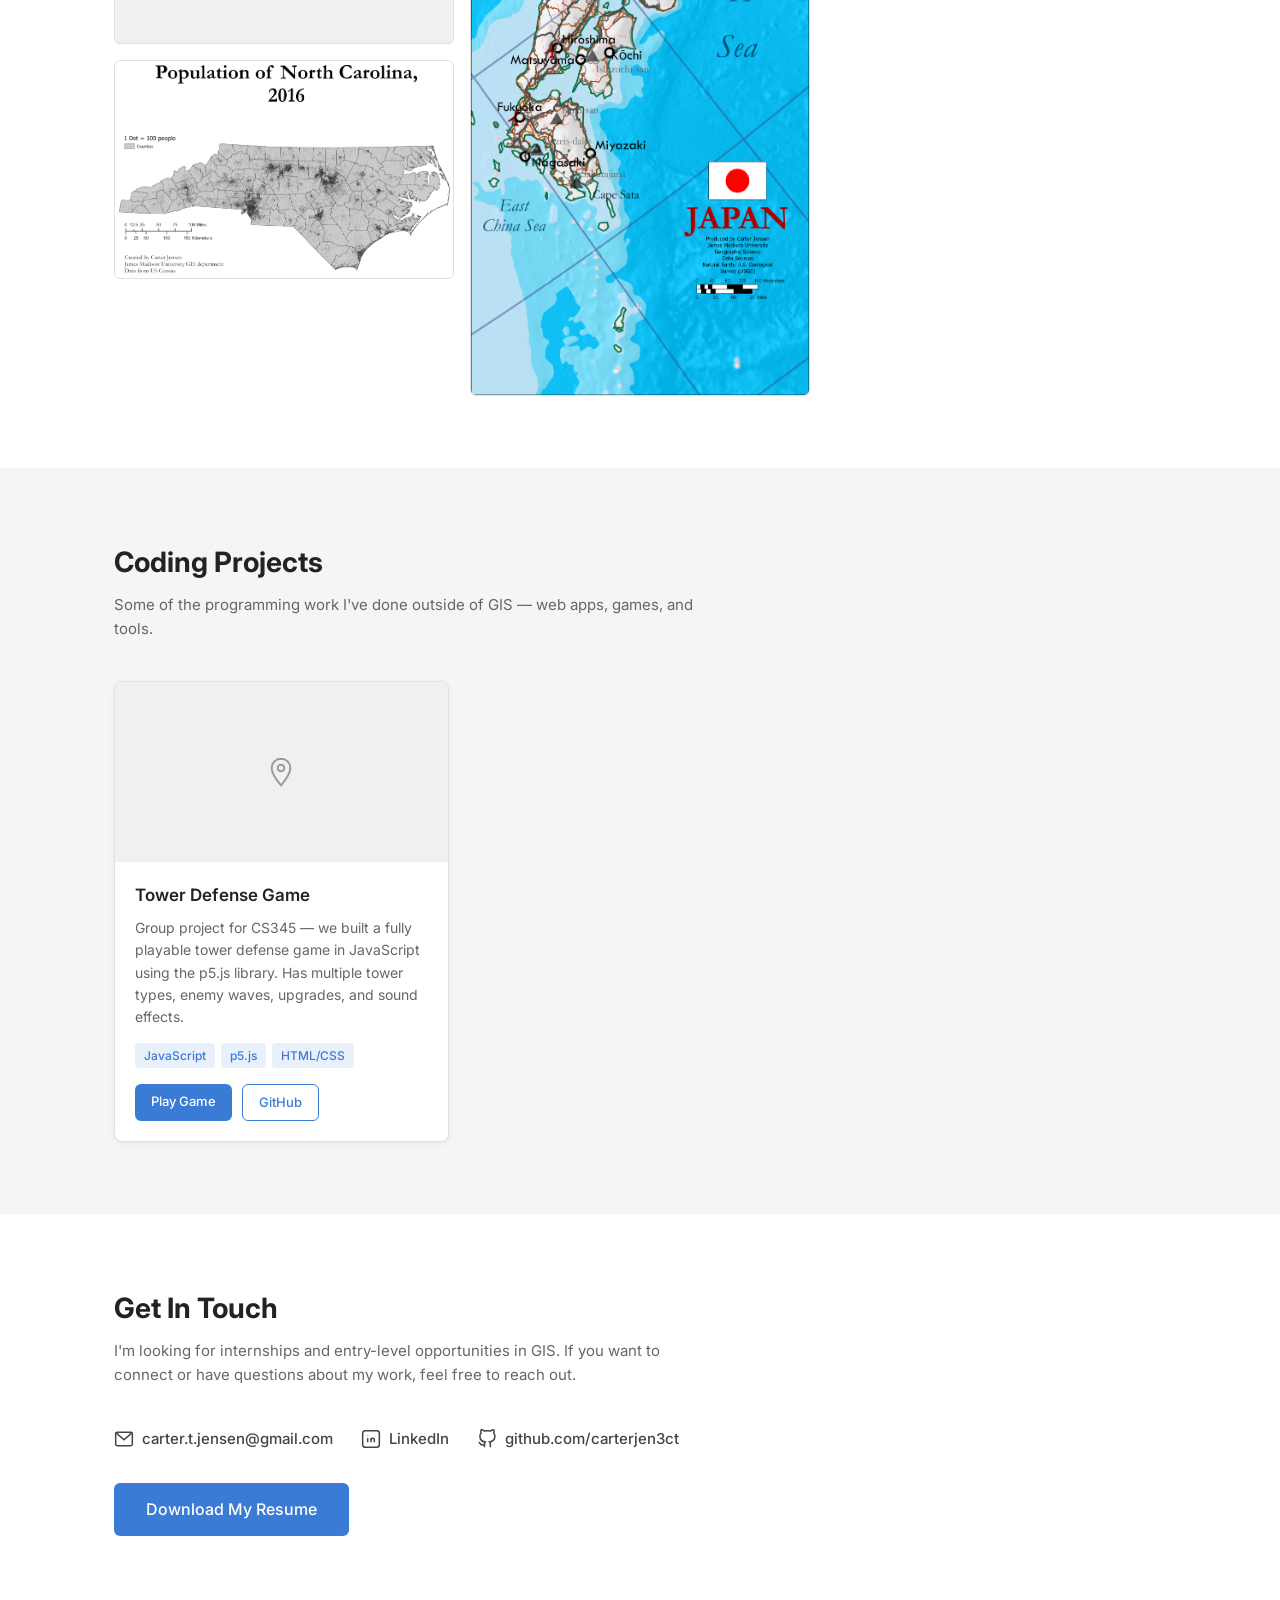
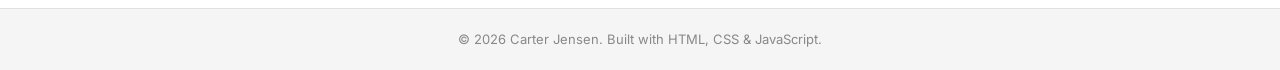
==== commit 1f5b5d9c: "add projects" ====
--- a/index.html
+++ b/index.html
@@ -466,40 +466,6 @@
           </div>
         </div>
 
-        <!-- ---- CODING CARD: CS347 Django Local Library ---- -->
-        <!-- UPDATE: Save a screenshot of the app as assets/projects/cs347-django.png -->
-        <!-- UPDATE: Add your GitHub link -->
-        <div class="project-card">
-          <div class="project-img-wrapper">
-            <img
-              src="assets/projects/cs347-django.png"
-              alt="Screenshot of Django local library web app"
-              class="project-img"
-              onerror="this.style.display='none'; this.nextElementSibling.style.display='flex';"
-            />
-            <div class="project-img-placeholder" style="display: none;">
-              <svg xmlns="http://www.w3.org/2000/svg" width="32" height="32" viewBox="0 0 24 24" fill="none" stroke="#999" stroke-width="1.5">
-                <path d="M12 2C8.13 2 5 5.13 5 9c0 5.25 7 13 7 13s7-7.75 7-13c0-3.87-3.13-7-7-7z"/>
-                <circle cx="12" cy="9" r="2.5"/>
-              </svg>
-            </div>
-          </div>
-          <div class="project-info">
-            <h3 class="project-title">Local Library Web App</h3>
-            <p class="project-desc">
-              Full-stack web application built with Django for CS347. A library catalog system
-              with user authentication, book browsing, borrowing records, and an admin interface.
-            </p>
-            <div class="project-tags">
-              <span class="tag">Django</span>
-              <span class="tag">Python</span>
-              <span class="tag">SQLite</span>
-            </div>
-            <div class="project-links">
-              <a href="#" class="btn btn-small btn-secondary">GitHub</a>
-            </div>
-          </div>
-        </div>
 
 
       </div><!-- end projects-grid -->
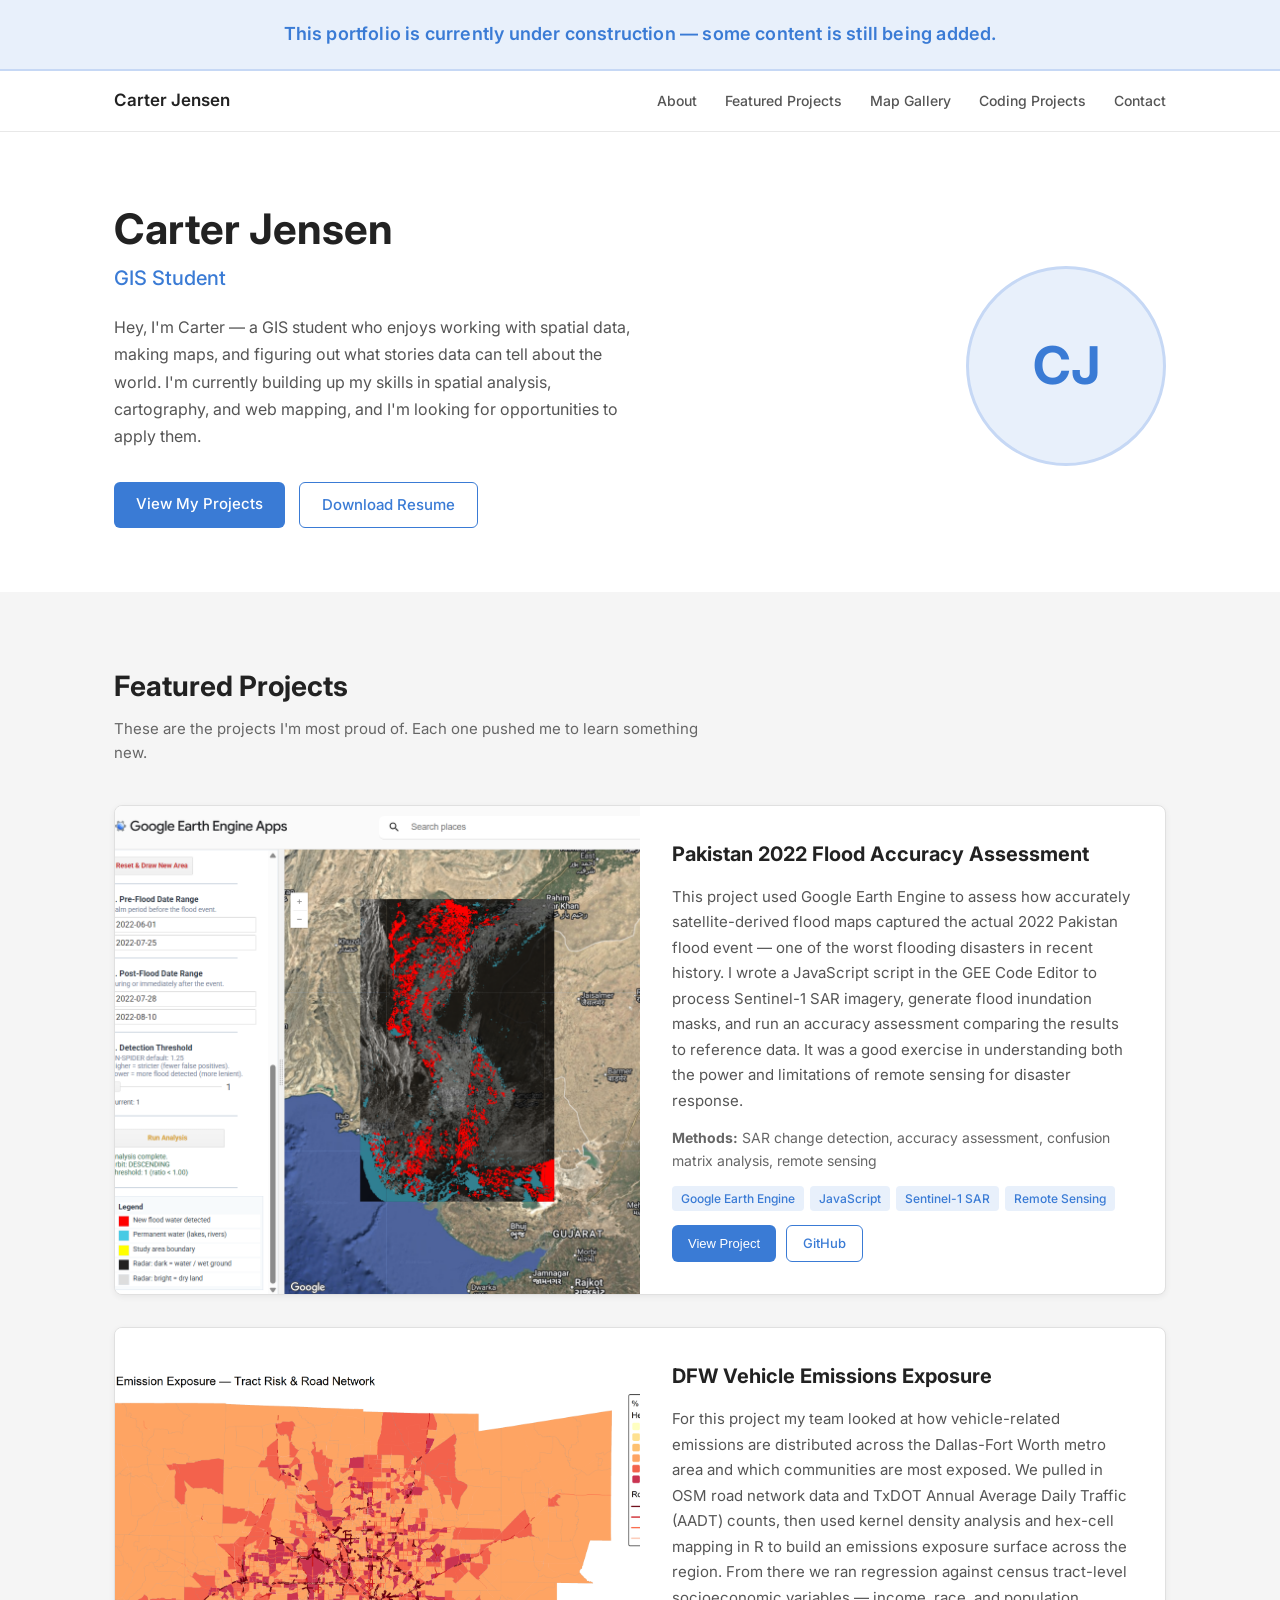
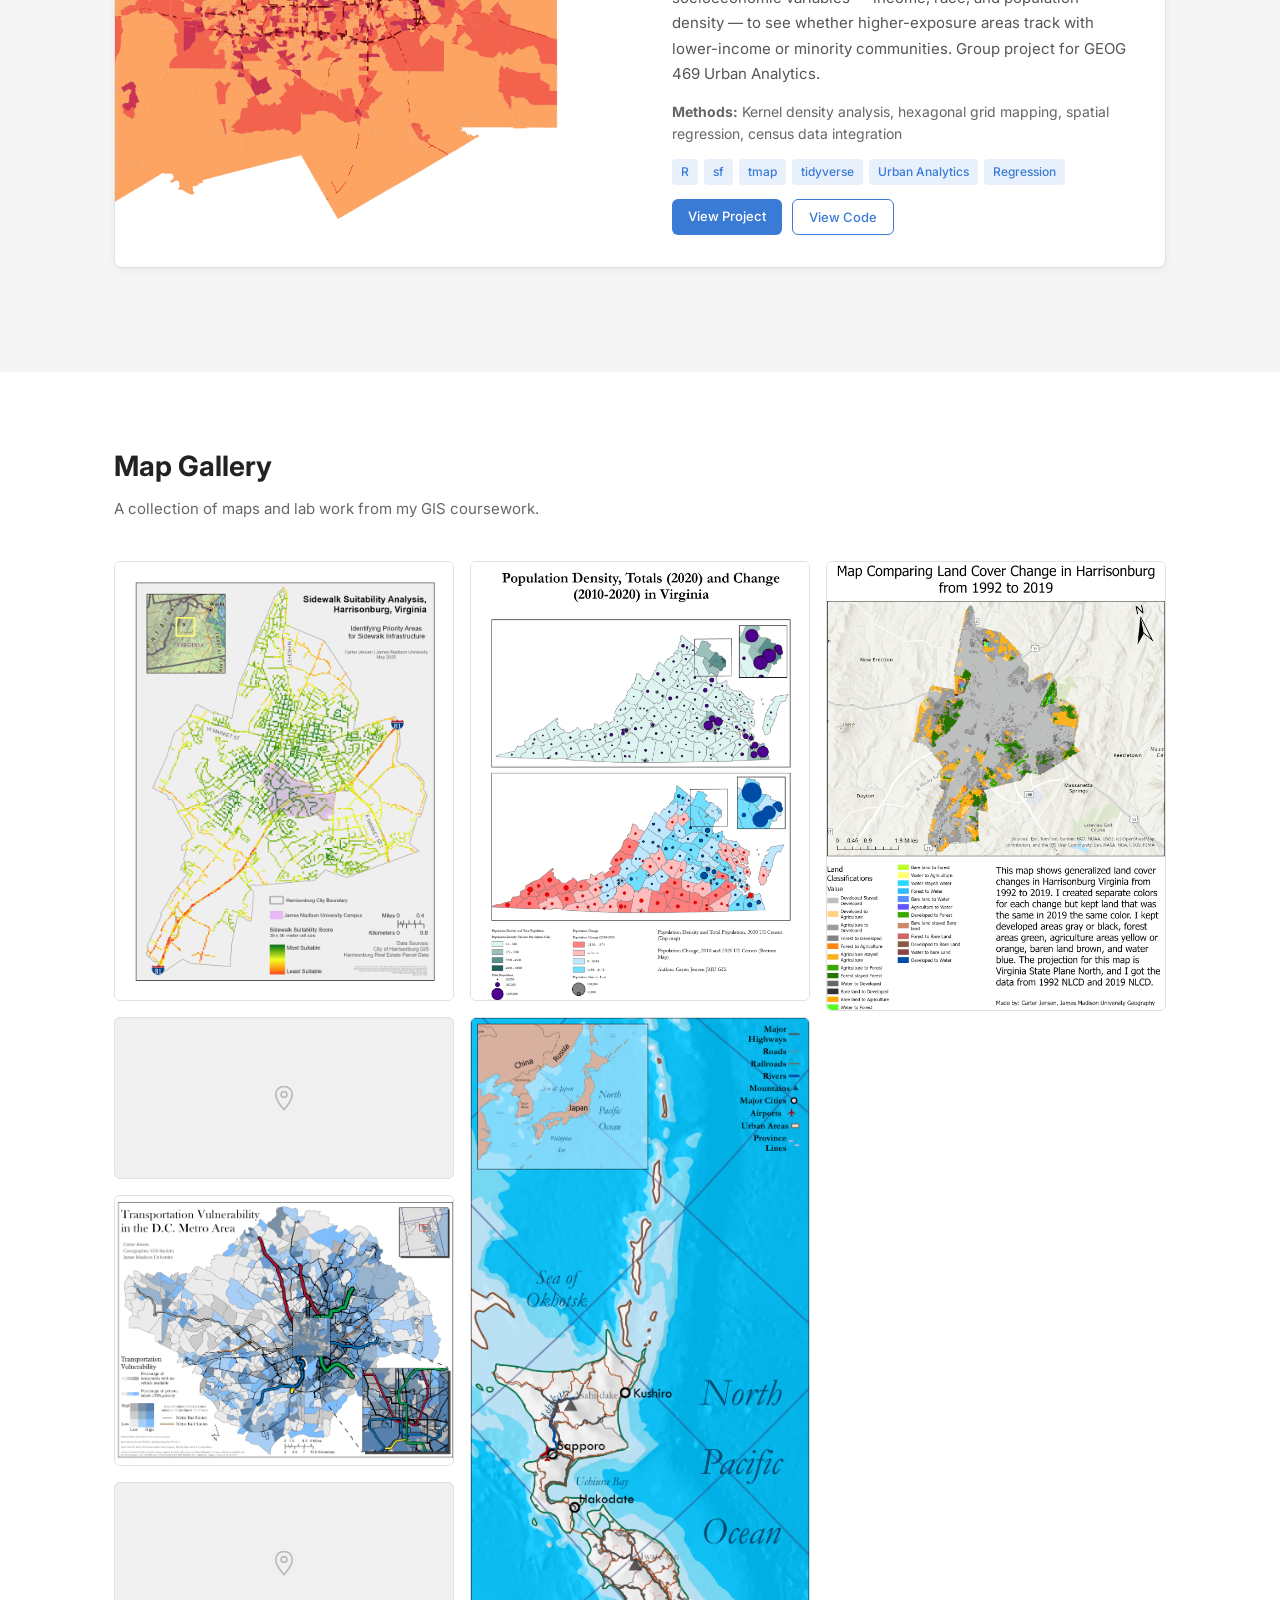
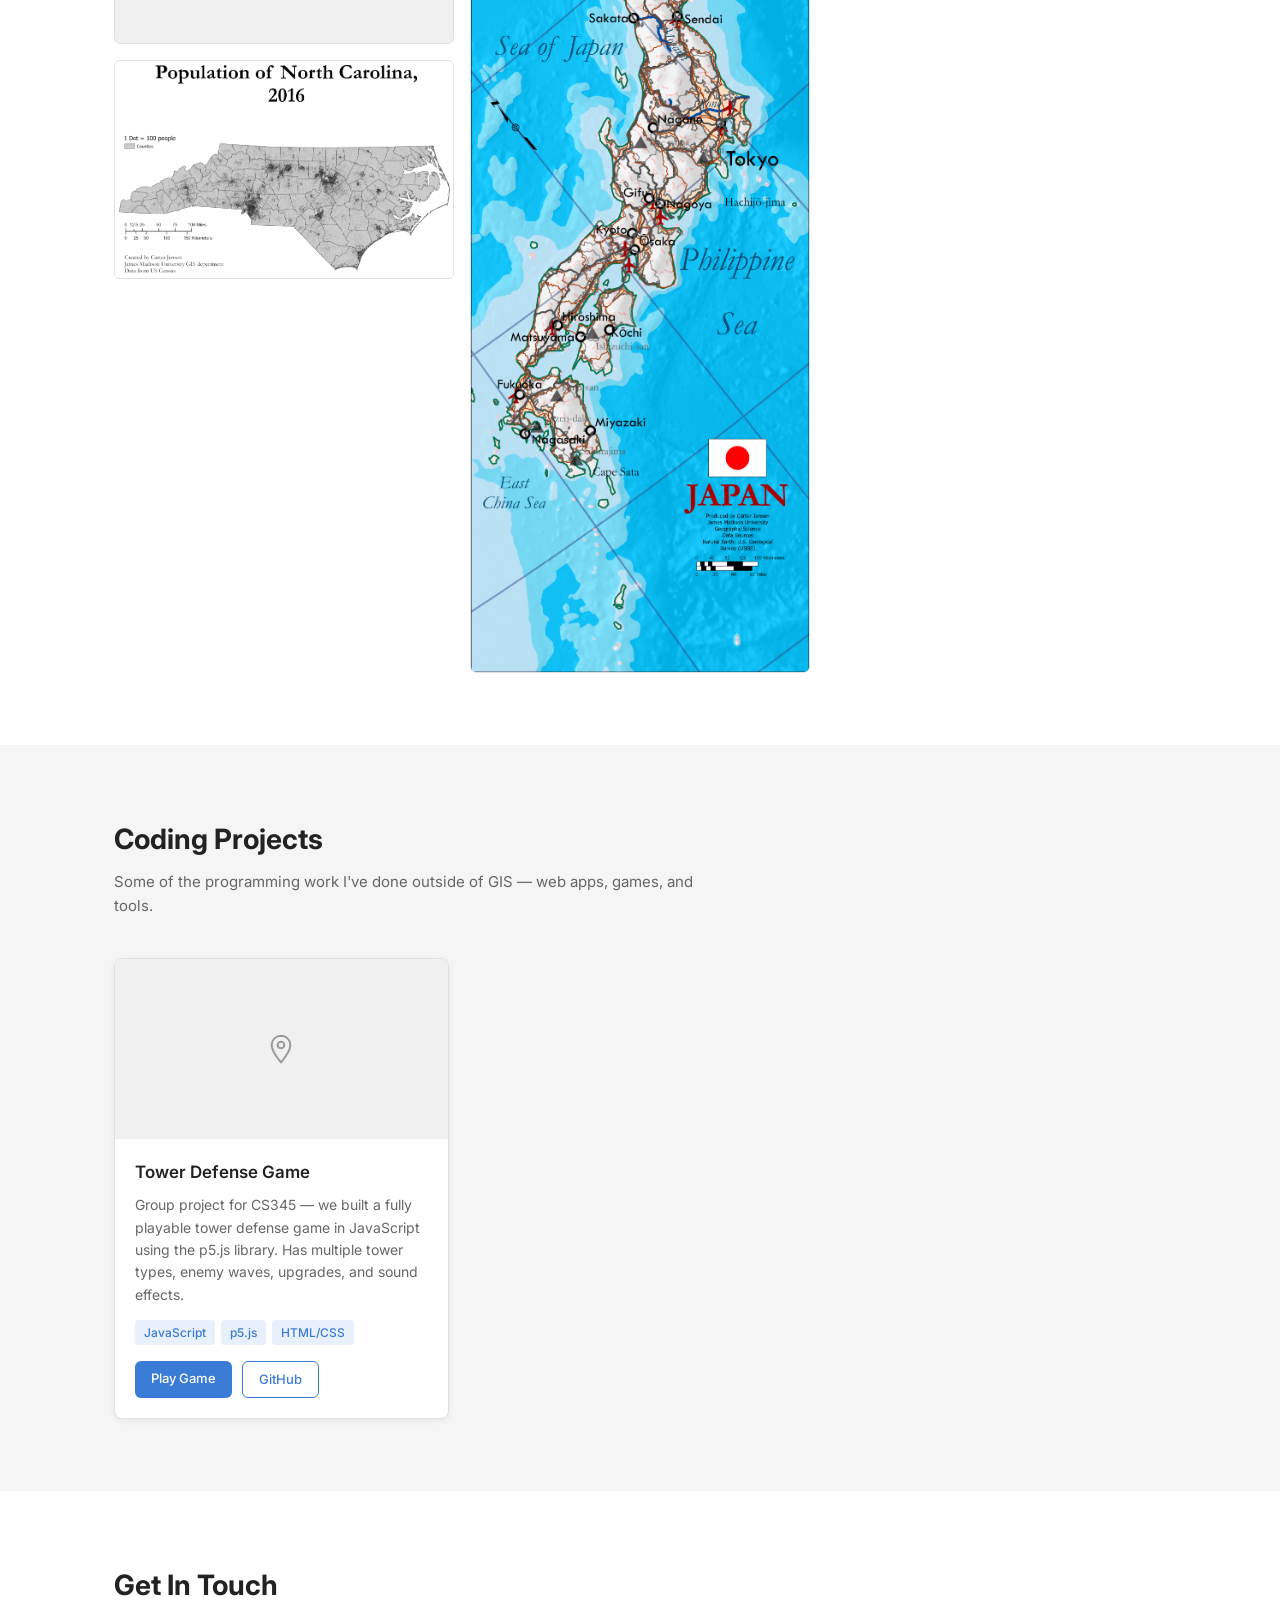
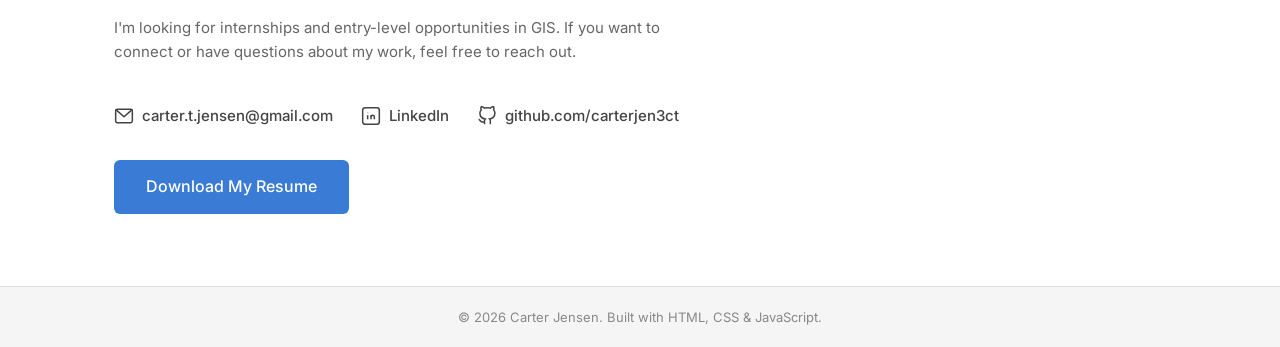
==== commit 75b66488: "final addition of projects" ====
--- a/index.html
+++ b/index.html
@@ -128,13 +128,12 @@
 
       <!-- ---- FEATURED: Pakistan Flood Accuracy Assessment (Google Earth Engine) ---- -->
       <!--
-        UPDATE: Save a screenshot of your GEE script output as assets/projects/pakistan-flood.png
         UPDATE: Add your GEE script link or GitHub link if you have one
       -->
       <div class="featured-card">
         <div class="featured-img-wrapper">
           <img
-            src="assets/projects/pakistan-flood.png"
+            src="assets/projects/flood_inundation_GEE_tool.png"
             alt="Google Earth Engine flood accuracy assessment for Pakistan 2022"
             class="featured-img"
             onerror="this.style.display='none'; this.nextElementSibling.style.display='flex';"
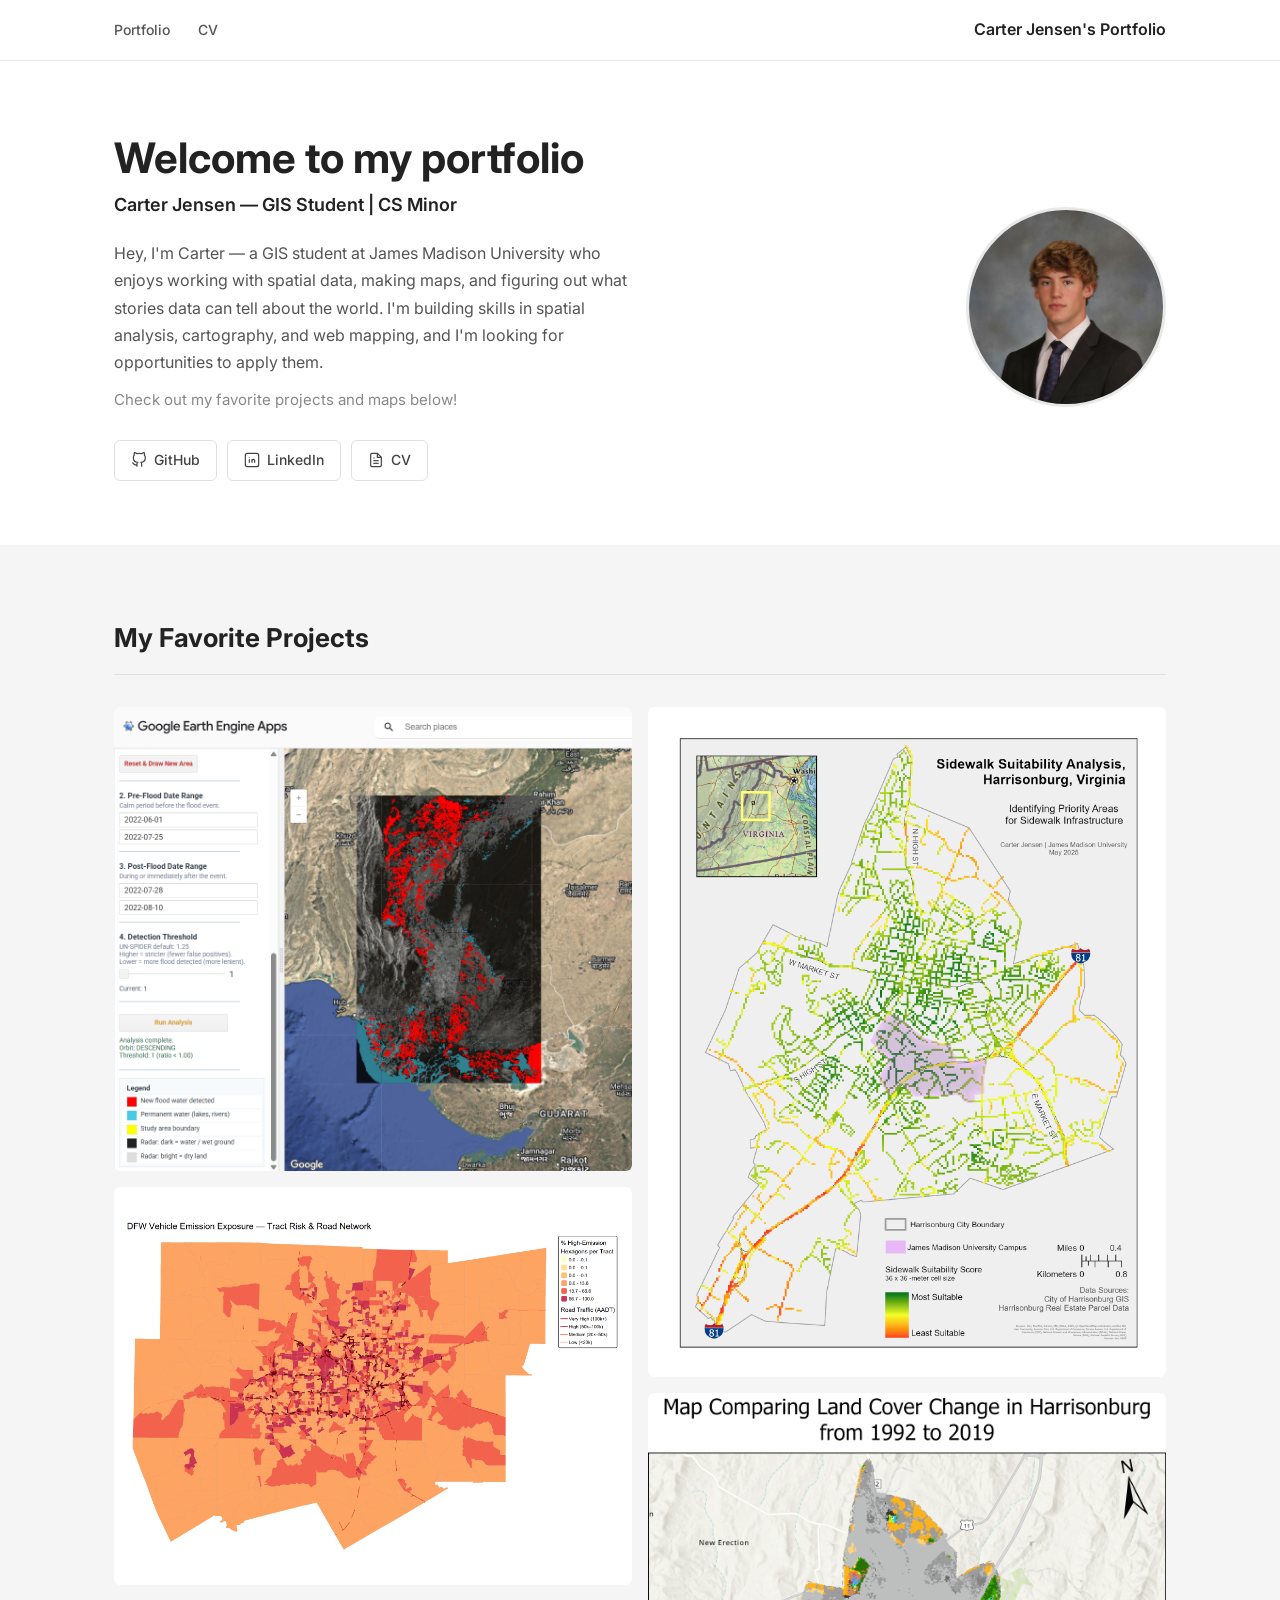
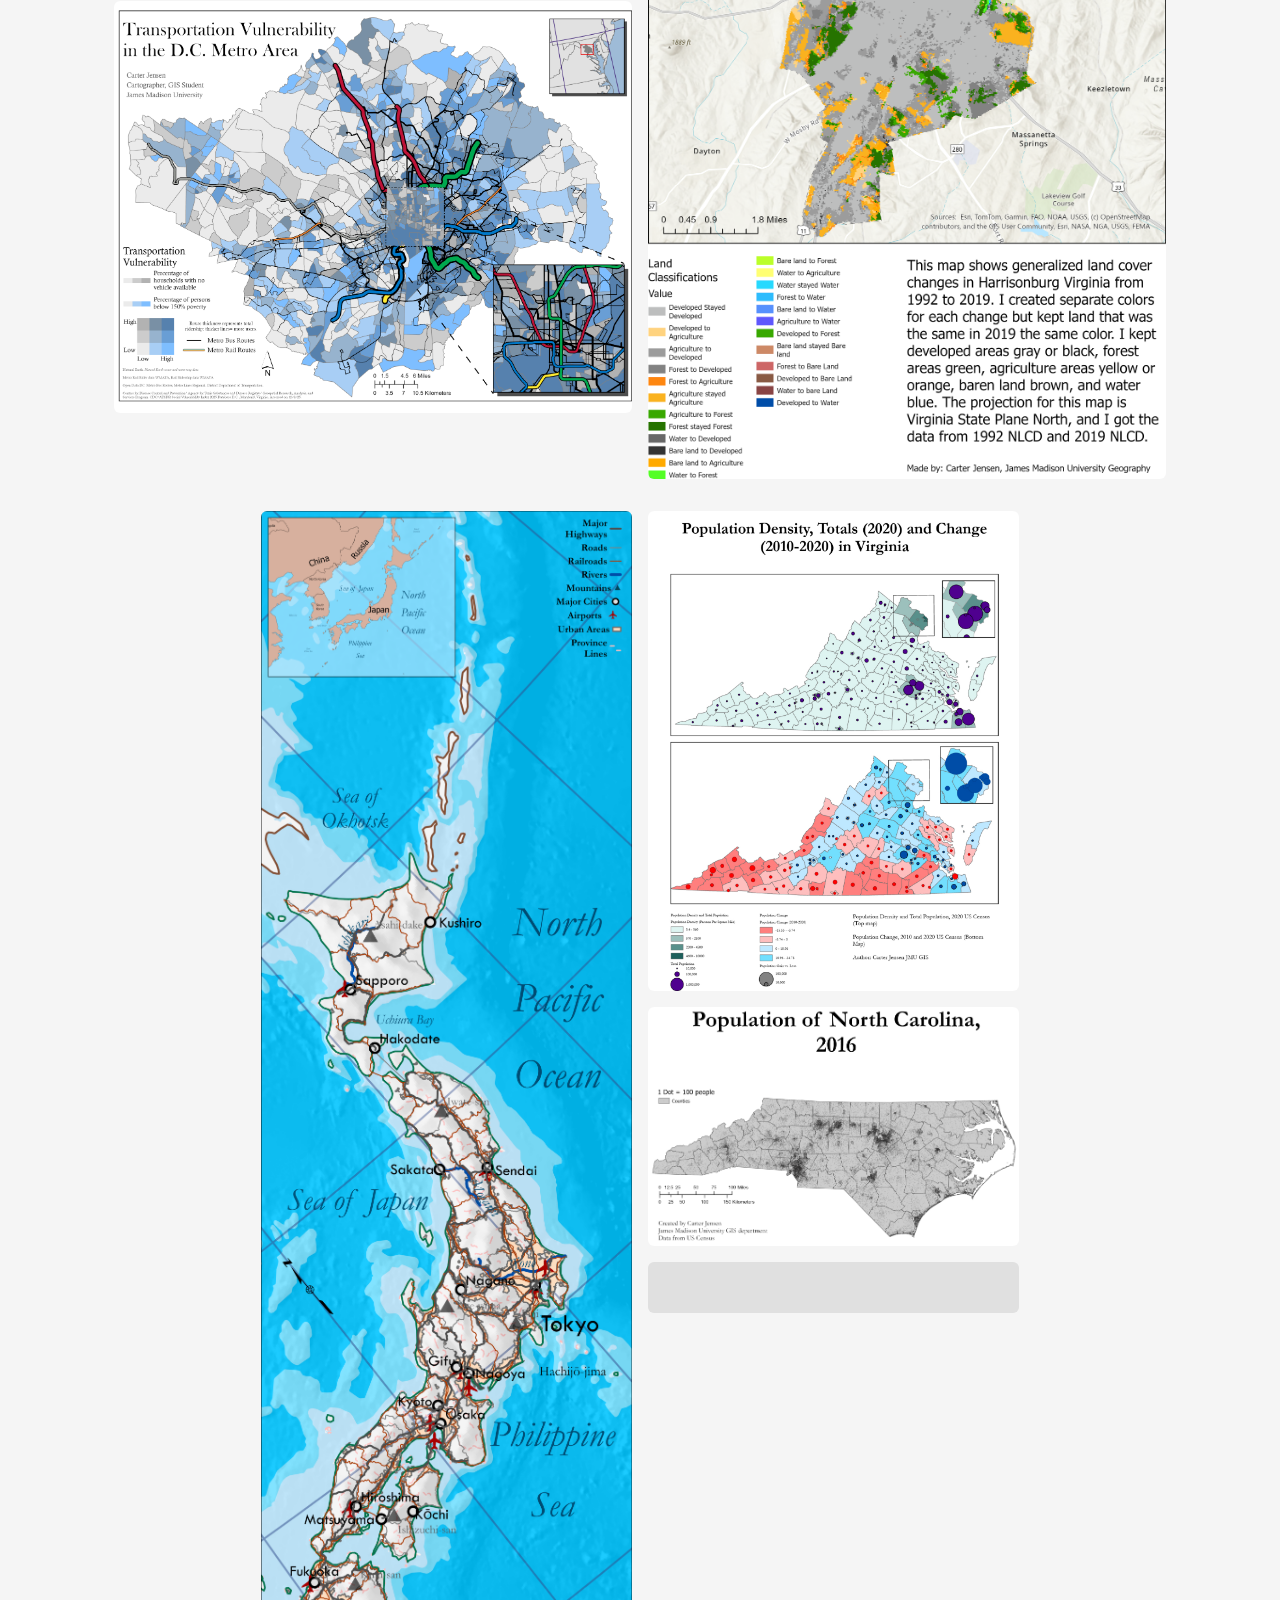
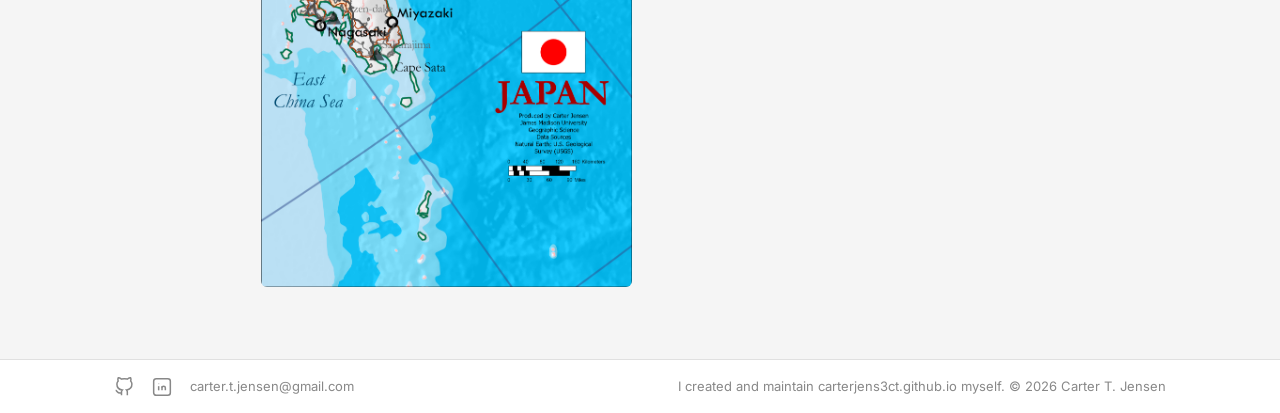
==== commit 80cbfb77: "final project additions" ====
--- a/index.html
+++ b/index.html
@@ -5,7 +5,7 @@
   <meta name="viewport" content="width=device-width, initial-scale=1.0" />
   <title>Carter Jensen | GIS Portfolio</title>
 
-  <!-- Link to our stylesheet -->
+  <!-- Stylesheet -->
   <link rel="stylesheet" href="style.css" />
 
   <!-- Google Font: Inter -->
@@ -17,32 +17,23 @@
 <body>
 
   <!-- =============================================
-       SECTION: Under Construction Banner
-       Remove this entire block when the site is ready to go live.
-       To remove: delete from here down to the closing </div> tag below.
-  ============================================== -->
-  <div class="construction-banner">
-    This portfolio is currently under construction — some content is still being added.
-  </div>
-
-  <!-- =============================================
        SECTION: Navigation Bar
-       Sticky top bar. Has your name on the left and
-       five section links on the right. Hamburger menu
-       shows on mobile.
+       Links on the left (Portfolio, CV).
+       Site name on the right.
+       Hamburger menu on mobile.
   ============================================== -->
   <nav class="navbar">
     <div class="nav-container">
 
-      <a href="#about" class="nav-logo">Carter Jensen</a>
-
+      <!-- Left: nav links -->
       <ul class="nav-links" id="navLinks">
-        <li><a href="#about">About</a></li>
-        <li><a href="#featured-projects">Featured Projects</a></li>
-        <li><a href="#map-gallery">Map Gallery</a></li>
-        <li><a href="#coding-projects">Coding Projects</a></li>
-        <li><a href="#contact">Contact</a></li>
+        <li><a href="index.html">Portfolio</a></li>
+        <!-- UPDATE: Drop assets/carter-jensen-cv.pdf into the assets folder for this link to work -->
+        <li><a href="assets/carter-jensen-cv.pdf" target="_blank" rel="noopener noreferrer">CV</a></li>
       </ul>
+
+      <!-- Right: site name (plain text, not a link) -->
+      <span class="nav-name">Carter Jensen's Portfolio</span>
 
       <!-- Hamburger button — only shows on mobile -->
       <button class="hamburger" id="hamburger" aria-label="Open menu">
@@ -57,41 +48,70 @@
 
   <!-- =============================================
        SECTION: Hero / About Me
-       First thing visitors see. Has your name, title,
-       bio, profile photo, and two buttons.
+       Name, subtitle, bio, social links, and profile photo.
   ============================================== -->
   <section class="hero" id="about">
     <div class="hero-container">
 
       <div class="hero-text">
-        <h1>Carter Jensen</h1>
-        <p class="hero-subtitle">GIS Student</p>
+        <h1>Welcome to my portfolio</h1>
+        <p class="hero-subtitle">Carter Jensen &mdash; GIS Student | CS Minor</p>
 
         <!--
-          UPDATE: Replace this with your own bio.
-          2-4 sentences about who you are, what you study,
-          and what kind of work you're looking for.
+          UPDATE: Replace this with your own bio if you want to update it.
         -->
         <p class="hero-bio">
-          Hey, I'm Carter — a GIS student who enjoys working with spatial data,
+          Hey, I'm Carter — a GIS student at James Madison University who enjoys working with spatial data,
           making maps, and figuring out what stories data can tell about the world.
-          I'm currently building up my skills in spatial analysis, cartography, and
-          web mapping, and I'm looking for opportunities to apply them.
+          I'm building skills in spatial analysis, cartography, and web mapping,
+          and I'm looking for opportunities to apply them.
         </p>
 
-        <div class="hero-buttons">
-          <a href="#featured-projects" class="btn btn-primary">View My Projects</a>
-          <!--
-            UPDATE: Save your resume as assets/resume.pdf for this to work.
-          -->
-          <a href="assets/resume.pdf" class="btn btn-secondary" download>Download Resume</a>
+        <p class="hero-cta">Check out my favorite projects and maps below!</p>
+
+        <!-- Small icon buttons: GitHub, LinkedIn, CV -->
+        <div class="hero-social">
+
+          <!-- GitHub -->
+          <a href="https://github.com/carterjen3ct" target="_blank" rel="noopener noreferrer" class="hero-social-link">
+            <svg xmlns="http://www.w3.org/2000/svg" viewBox="0 0 24 24" fill="none" stroke="currentColor" stroke-width="1.8">
+              <path d="M9 19c-5 1.5-5-2.5-7-3m14 6v-3.87a3.37 3.37 0 0 0-.94-2.61c3.14-.35 6.44-1.54 6.44-7A5.44 5.44 0 0 0 20 4.77 5.07 5.07 0 0 0 19.91 1S18.73.65 16 2.48a13.38 13.38 0 0 0-7 0C6.27.65 5.09 1 5.09 1A5.07 5.07 0 0 0 5 4.77a5.44 5.44 0 0 0-1.5 3.78c0 5.42 3.3 6.61 6.44 7A3.37 3.37 0 0 0 9 18.13V22"/>
+            </svg>
+            GitHub
+          </a>
+
+          <!-- LinkedIn -->
+          <a href="https://www.linkedin.com/in/carter-t-jensen0/" target="_blank" rel="noopener noreferrer" class="hero-social-link">
+            <svg xmlns="http://www.w3.org/2000/svg" viewBox="0 0 24 24" fill="none" stroke="currentColor" stroke-width="1.8">
+              <rect x="2" y="2" width="20" height="20" rx="3"/>
+              <line x1="8" y1="11" x2="8" y2="16"/>
+              <line x1="8" y1="8" x2="8" y2="8.5"/>
+              <polyline points="12,11 12,16"/>
+              <path d="M12 13a2 2 0 0 1 4 0v3"/>
+            </svg>
+            LinkedIn
+          </a>
+
+          <!-- CV — opens PDF in new tab -->
+          <!-- UPDATE: Drop assets/carter-jensen-cv.pdf into the assets folder for this to work -->
+          <a href="assets/carter-jensen-cv.pdf" target="_blank" rel="noopener noreferrer" class="hero-social-link">
+            <svg xmlns="http://www.w3.org/2000/svg" viewBox="0 0 24 24" fill="none" stroke="currentColor" stroke-width="1.8">
+              <path d="M14 2H6a2 2 0 0 0-2 2v16a2 2 0 0 0 2 2h12a2 2 0 0 0 2-2V8z"/>
+              <polyline points="14 2 14 8 20 8"/>
+              <line x1="16" y1="13" x2="8" y2="13"/>
+              <line x1="16" y1="17" x2="8" y2="17"/>
+              <polyline points="10 9 9 9 8 9"/>
+            </svg>
+            CV
+          </a>
+
         </div>
       </div>
 
       <div class="hero-photo">
         <!--
           UPDATE: Save your photo as assets/profile-photo.jpg.
-          Until then the "CJ" initials placeholder will show.
+          Until then the "CJ" initials placeholder shows.
         -->
         <img
           src="assets/profile-photo.jpg"
@@ -107,454 +127,258 @@
 
 
   <!-- =============================================
-       SECTION: Featured Projects
-       The most important projects get a large two-column
-       card: image on the left, detailed description on
-       the right. These are the ones you want employers
-       to actually read and dig into.
-
-       TO ADD A FEATURED PROJECT: Copy one full
-       <div class="featured-card"> block and paste it
-       after the last one. Update the image, title,
-       description, tags, and links.
-  ============================================== -->
-  <section class="featured-projects" id="featured-projects">
+       SECTION: Projects
+       All projects in one unified 2-column masonry grid.
+       Hovering a tile reveals the project title and tools.
+       Clicking either navigates to a detail page (data-href)
+       or opens the popup modal (data-popup="true").
+
+       TO ADD A PROJECT: Copy a .project-tile block,
+       fill in the data attributes and image src.
+  ============================================== -->
+  <section class="projects" id="projects">
     <div class="section-container">
 
-      <h2 class="section-title">Featured Projects</h2>
-      <p class="section-subtitle">
-        These are the projects I'm most proud of. Each one pushed me to learn something new.
-      </p>
-
-      <!-- ---- FEATURED: Pakistan Flood Accuracy Assessment (Google Earth Engine) ---- -->
-      <!--
-        UPDATE: Add your GEE script link or GitHub link if you have one
-      -->
-      <div class="featured-card">
-        <div class="featured-img-wrapper">
-          <img
-            src="assets/projects/flood_inundation_GEE_tool.png"
-            alt="Google Earth Engine flood accuracy assessment for Pakistan 2022"
-            class="featured-img"
-            onerror="this.style.display='none'; this.nextElementSibling.style.display='flex';"
-          />
-          <div class="featured-img-placeholder" style="display: none;">
-            <svg xmlns="http://www.w3.org/2000/svg" width="40" height="40" viewBox="0 0 24 24" fill="none" stroke="#aaa" stroke-width="1.5">
-              <path d="M12 2C8.13 2 5 5.13 5 9c0 5.25 7 13 7 13s7-7.75 7-13c0-3.87-3.13-7-7-7z"/>
-              <circle cx="12" cy="9" r="2.5"/>
-            </svg>
-          </div>
-        </div>
-        <div class="featured-info">
-          <h3 class="featured-title">Pakistan 2022 Flood Accuracy Assessment</h3>
-          <p class="featured-desc">
-            This project used Google Earth Engine to assess how accurately satellite-derived flood
-            maps captured the actual 2022 Pakistan flood event — one of the worst flooding disasters
-            in recent history. I wrote a JavaScript script in the GEE Code Editor to process
-            Sentinel-1 SAR imagery, generate flood inundation masks, and run an accuracy assessment
-            comparing the results to reference data. It was a good exercise in understanding both the
-            power and limitations of remote sensing for disaster response.
-          </p>
-          <p class="featured-methods">
-            <strong>Methods:</strong> SAR change detection, accuracy assessment, confusion matrix analysis, remote sensing
-          </p>
-          <div class="featured-tags">
-            <span class="tag">Google Earth Engine</span>
-            <span class="tag">JavaScript</span>
-            <span class="tag">Sentinel-1 SAR</span>
-            <span class="tag">Remote Sensing</span>
-          </div>
-          <div class="featured-links">
-            <!--
-              This button opens the GEE app modal popup.
-              UPDATE: Once you have your published GEE app URL, paste it into script.js
-              where indicated (GEE_APP_URL constant near the bottom of the file).
-            -->
-            <button class="btn btn-small btn-primary" id="openGeeModal">View Project</button>
-            <a href="#" class="btn btn-small btn-secondary">GitHub</a>
-          </div>
-        </div>
-      </div>
-
-      <!-- ---- FEATURED: DFW Vehicle Emissions Exposure ---- -->
-      <!--
-        UPDATE: Save a screenshot of your kernel density or hex-cell map as assets/projects/dfw-emissions.png
-        UPDATE: Once your StoryMap is published, replace the href="#" on the View Project button with the StoryMap URL
-      -->
-      <div class="featured-card">
-        <div class="featured-img-wrapper">
-          <img
-            src="assets/projects/dfw-emissions.png"
-            alt="Kernel density map of vehicle emissions exposure across the DFW metro area"
-            class="featured-img"
-            onerror="this.style.display='none'; this.nextElementSibling.style.display='flex';"
-          />
-          <div class="featured-img-placeholder" style="display: none;">
-            <svg xmlns="http://www.w3.org/2000/svg" width="40" height="40" viewBox="0 0 24 24" fill="none" stroke="#aaa" stroke-width="1.5">
-              <path d="M12 2C8.13 2 5 5.13 5 9c0 5.25 7 13 7 13s7-7.75 7-13c0-3.87-3.13-7-7-7z"/>
-              <circle cx="12" cy="9" r="2.5"/>
-            </svg>
-          </div>
-        </div>
-        <div class="featured-info">
-          <h3 class="featured-title">DFW Vehicle Emissions Exposure</h3>
-          <p class="featured-desc">
-            For this project my team looked at how vehicle-related emissions are distributed across
-            the Dallas-Fort Worth metro area and which communities are most exposed. We pulled in OSM
-            road network data and TxDOT Annual Average Daily Traffic (AADT) counts, then used kernel
-            density analysis and hex-cell mapping in R to build an emissions exposure surface across
-            the region. From there we ran regression against census tract-level socioeconomic variables —
-            income, race, and population density — to see whether higher-exposure areas track with
-            lower-income or minority communities. Group project for GEOG 469 Urban Analytics.
-          </p>
-          <p class="featured-methods">
-            <strong>Methods:</strong> Kernel density analysis, hexagonal grid mapping, spatial regression, census data integration
-          </p>
-          <div class="featured-tags">
-            <span class="tag">R</span>
-            <span class="tag">sf</span>
-            <span class="tag">tmap</span>
-            <span class="tag">tidyverse</span>
-            <span class="tag">Urban Analytics</span>
-            <span class="tag">Regression</span>
-          </div>
-          <div class="featured-links">
-            <!--
-              UPDATE: Replace href="#" below with your published ArcGIS StoryMap URL
-              once you have finished building it in storymaps.arcgis.com
-            -->
-            <a href="#" class="btn btn-small btn-primary">View Project</a>
-            <a href="https://github.com/almzrei/project469" class="btn btn-small btn-secondary" target="_blank" rel="noopener noreferrer">View Code</a>
-          </div>
-        </div>
-      </div>
-
+      <!-- Section title bar -->
+      <h2 class="projects-heading">My Favorite Projects</h2>
+
+      <div class="projects-grid">
+
+        <!-- ---- TILE: Pakistan Flood Inundation Mapping (detail page) ---- -->
+        <div class="project-tile" data-href="projects/pakistan-flood.html">
+          <div class="project-tile-img-wrap">
+            <img
+              src="assets/projects/pakistan-flood-inundation.png"
+              alt="Pakistan 2022 Flood Inundation Mapping Tool"
+              onerror="this.style.opacity='0';"
+            />
+            <div class="project-tile-overlay">
+              <p class="project-tile-title">Pakistan 2022 Flood Inundation Mapping</p>
+              <p class="project-tile-tools">Google Earth Engine · JavaScript · Sentinel-1 SAR</p>
+            </div>
+          </div>
+        </div>
+
+        <!-- ---- TILE: DFW Vehicle Emissions Exposure (detail page) ---- -->
+        <!-- UPDATE: Replace assets/projects/dfw-vehicle-emissions.png with your screenshot -->
+        <div class="project-tile" data-href="projects/dfw-emissions.html">
+          <div class="project-tile-img-wrap">
+            <img
+              src="assets/projects/dfw-vehicle-emissions.png"
+              alt="DFW Vehicle Emissions Exposure map"
+              onerror="this.style.opacity='0';"
+            />
+            <div class="project-tile-overlay">
+              <p class="project-tile-title">DFW Vehicle Emissions Exposure</p>
+              <p class="project-tile-tools">R · sf · tmap · Spatial Regression</p>
+            </div>
+          </div>
+        </div>
+
+        <!-- ---- TILE: DC Transportation Vulnerability (detail page) ---- -->
+        <div class="project-tile" data-href="projects/dc-transportation-vulnerability.html">
+          <div class="project-tile-img-wrap">
+            <img
+              src="assets/projects/dc-transportation-vulnerability.png"
+              alt="Transportation Vulnerability in the D.C. Metro Area"
+              onerror="this.style.opacity='0';"
+            />
+            <div class="project-tile-overlay">
+              <p class="project-tile-title">Transportation Vulnerability in the D.C. Metro Area</p>
+              <p class="project-tile-tools">ArcGIS Pro · Bivariate Choropleth · Cartography</p>
+            </div>
+          </div>
+        </div>
+
+        <!-- ---- TILE: Sidewalk Suitability Analysis (detail page) ---- -->
+        <div class="project-tile" data-href="projects/sidewalk-suitability.html">
+          <div class="project-tile-img-wrap">
+            <img
+              src="assets/projects/sidewalk-suitability-harrisonburg.png"
+              alt="Sidewalk Suitability Analysis, Harrisonburg Virginia"
+              onerror="this.style.opacity='0';"
+            />
+            <div class="project-tile-overlay">
+              <p class="project-tile-title">Sidewalk Suitability Analysis, Harrisonburg</p>
+              <p class="project-tile-tools">ArcGIS Pro · Suitability Analysis · Raster</p>
+            </div>
+          </div>
+        </div>
+
+        <!-- ---- TILE: Land Cover Change Harrisonburg (detail page) ---- -->
+        <div class="project-tile" data-href="projects/land-cover-change.html">
+          <div class="project-tile-img-wrap">
+            <img
+              src="assets/projects/land-cover-change-harrisonburg.png"
+              alt="Land Cover Change in Harrisonburg 1992 to 2019"
+              onerror="this.style.opacity='0';"
+            />
+            <div class="project-tile-overlay">
+              <p class="project-tile-title">Land Cover Change in Harrisonburg, 1992–2019</p>
+              <p class="project-tile-tools">ArcGIS Pro · NLCD · Change Detection</p>
+            </div>
+          </div>
+        </div>
+
+      </div><!-- end projects-grid (detail tiles) -->
+
+      <!-- === Gallery grid — popup-only projects, narrower columns === -->
+      <div class="projects-grid-gallery">
+
+        <!-- ---- TILE: Japan Reference Map (popup, side-by-side layout) ---- -->
+        <div class="project-tile project-tile--popup"
+          data-popup="true"
+          data-layout="side"
+          data-title="Japan Reference Map"
+          data-img="assets/projects/japan-reference-map.png"
+          data-desc="A National Geographic-style reference map of Japan produced in ArcGIS Pro, using a vertical projection that displays the island chain naturally along its north-south axis. Includes physical and cultural features — major highways, railways, rivers, mountain peaks, major cities, and prefectural boundaries — styled to match the conventions of a professional atlas map."
+          data-skills="ArcGIS Pro,Cartographic Design,Map Projections,Reference Mapping">
+          <div class="project-tile-img-wrap">
+            <img
+              src="assets/projects/japan-reference-map.png"
+              alt="National Geographic style reference map of Japan"
+              onerror="this.style.opacity='0';"
+            />
+            <div class="project-tile-overlay">
+              <p class="project-tile-title">Japan Reference Map</p>
+              <p class="project-tile-tools">ArcGIS Pro · Cartographic Design · Map Projections</p>
+            </div>
+          </div>
+        </div>
+
+        <!-- ---- TILE: Virginia Population (popup) ---- -->
+        <div class="project-tile project-tile--popup"
+          data-popup="true"
+          data-title="Population Density and Change in Virginia"
+          data-img="assets/projects/virginia-population.png"
+          data-desc="A dual-map layout comparing population density and total population (2020) alongside population change (2010-2020) across Virginia counties. Each map uses a choropleth base with graduated circle symbols layered on top, letting viewers compare absolute numbers and relative density simultaneously. Produced in ArcGIS Pro for GEOG 365."
+          data-skills="ArcGIS Pro,Choropleth Mapping,Graduated Symbols">
+          <div class="project-tile-img-wrap">
+            <img
+              src="assets/projects/virginia-population.png"
+              alt="Population density and change maps of Virginia"
+              onerror="this.style.opacity='0';"
+            />
+            <div class="project-tile-overlay">
+              <p class="project-tile-title">Population Density and Change in Virginia</p>
+              <p class="project-tile-tools">ArcGIS Pro · Choropleth · Census Data</p>
+            </div>
+          </div>
+        </div>
+
+        <!-- ---- TILE: North Carolina Dot Density (popup) ---- -->
+        <div class="project-tile project-tile--popup"
+          data-popup="true"
+          data-title="Population of North Carolina, 2016"
+          data-img="assets/projects/north-carolina-dot-density.png"
+          data-desc="A dot density map of North Carolina's 2016 population where each dot represents 100 people. The distribution of dots visualizes population clustering in the Piedmont Crescent — Charlotte, the Triad, and the Triangle — while leaving rural western and eastern counties visibly sparse. Produced in ArcGIS Pro for GEOG 365."
+          data-skills="ArcGIS Pro,Dot Density Mapping,Cartography">
+          <div class="project-tile-img-wrap">
+            <img
+              src="assets/projects/north-carolina-dot-density.png"
+              alt="Dot density map of North Carolina population 2016"
+              onerror="this.style.opacity='0';"
+            />
+            <div class="project-tile-overlay">
+              <p class="project-tile-title">Population of North Carolina, 2016</p>
+              <p class="project-tile-tools">ArcGIS Pro · Dot Density · Census Data</p>
+            </div>
+          </div>
+        </div>
+
+        <!-- ---- TILE: PNW Elevation and Infrastructure (popup) ---- -->
+        <div class="project-tile project-tile--popup"
+          data-popup="true"
+          data-title="Elevation and Infrastructure: Washington, Idaho &amp; Oregon"
+          data-img="assets/projects/pnw-elevation-infrastructure.png"
+          data-desc="A reference map of Washington, Idaho, and Oregon showing terrain via a hillshade elevation layer alongside major highways, waterways, state and international borders, and cities scaled by population size. Designed to communicate both physical geography and infrastructure at a regional scale. Produced in ArcGIS Pro for GEOG 365."
+          data-skills="ArcGIS Pro,Hillshade Visualization,Reference Cartography,Terrain Analysis">
+          <div class="project-tile-img-wrap">
+            <img
+              src="assets/projects/pnw-elevation-infrastructure.png"
+              alt="Elevation and infrastructure map of Washington Idaho and Oregon"
+              onerror="this.style.opacity='0';"
+            />
+            <div class="project-tile-overlay">
+              <p class="project-tile-title">Elevation and Infrastructure: WA, ID &amp; OR</p>
+              <p class="project-tile-tools">ArcGIS Pro · Hillshade · Reference Cartography</p>
+            </div>
+          </div>
+        </div>
+
+      </div><!-- end projects-grid-gallery (popup tiles) -->
     </div>
   </section>
 
 
   <!-- =============================================
-       SECTION: Map Gallery
-       A grid of map thumbnails — labs and smaller
-       assignments that are worth showing but don't
-       need a full description. Just an image and a title.
-
-       TO ADD A MAP: Copy one <div class="gallery-tile">
-       block and paste it in the grid. Update the image
-       src and the title text.
-  ============================================== -->
-  <section class="map-gallery" id="map-gallery">
-    <div class="section-container">
-
-      <h2 class="section-title">Map Gallery</h2>
-      <p class="section-subtitle">
-        A collection of maps and lab work from my GIS coursework.
-      </p>
-
-      <div class="gallery-grid">
-
-        <!-- ---- GALLERY TILE: Sidewalk Suitability Analysis ---- -->
-        <div class="gallery-tile">
-          <div class="gallery-img-wrapper">
-            <img
-              src="assets/projects/sidewalkSuitabilityAnalysis.png"
-              alt="Sidewalk suitability analysis map of Harrisonburg Virginia"
-              class="gallery-img"
-              onerror="this.style.display='none'; this.nextElementSibling.style.display='flex';"
-            />
-            <div class="gallery-img-placeholder" style="display: none;">
-              <svg xmlns="http://www.w3.org/2000/svg" width="28" height="28" viewBox="0 0 24 24" fill="none" stroke="#bbb" stroke-width="1.5">
-                <path d="M12 2C8.13 2 5 5.13 5 9c0 5.25 7 13 7 13s7-7.75 7-13c0-3.87-3.13-7-7-7z"/>
-                <circle cx="12" cy="9" r="2.5"/>
-              </svg>
-            </div>
-          </div>
-        </div>
-
-        <!-- ---- GALLERY TILE: GEOG 367 Final Project ---- -->
-        <!-- UPDATE: Save your project image as assets/projects/geog367-final.png -->
-        <div class="gallery-tile">
-          <div class="gallery-img-wrapper">
-            <img
-              src="assets/projects/geog367-final.png"
-              alt="GEOG 367 Final Project map"
-              class="gallery-img"
-              onerror="this.style.display='none'; this.nextElementSibling.style.display='flex';"
-            />
-            <div class="gallery-img-placeholder" style="display: none;">
-              <svg xmlns="http://www.w3.org/2000/svg" width="28" height="28" viewBox="0 0 24 24" fill="none" stroke="#bbb" stroke-width="1.5">
-                <path d="M12 2C8.13 2 5 5.13 5 9c0 5.25 7 13 7 13s7-7.75 7-13c0-3.87-3.13-7-7-7z"/>
-                <circle cx="12" cy="9" r="2.5"/>
-              </svg>
-            </div>
-          </div>
-        </div>
-
-        <!-- ---- GALLERY TILE: GEOG 365 Final Map ---- -->
-        <!-- UPDATE: Save your map image as assets/projects/geog365-final-map.png -->
-        <div class="gallery-tile">
-          <div class="gallery-img-wrapper">
-            <img
-              src="assets/projects/geog365-final-map.png"
-              alt="GEOG 365 Final Map"
-              class="gallery-img"
-              onerror="this.style.display='none'; this.nextElementSibling.style.display='flex';"
-            />
-            <div class="gallery-img-placeholder" style="display: none;">
-              <svg xmlns="http://www.w3.org/2000/svg" width="28" height="28" viewBox="0 0 24 24" fill="none" stroke="#bbb" stroke-width="1.5">
-                <path d="M12 2C8.13 2 5 5.13 5 9c0 5.25 7 13 7 13s7-7.75 7-13c0-3.87-3.13-7-7-7z"/>
-                <circle cx="12" cy="9" r="2.5"/>
-              </svg>
-            </div>
-          </div>
-        </div>
-
-        <!-- ---- GALLERY TILE: GEOG 365 Lab 8 ---- -->
-        <!-- UPDATE: Save as assets/projects/geog365-lab8.png -->
-        <div class="gallery-tile">
-          <div class="gallery-img-wrapper">
-            <img
-              src="assets/projects/geog365-lab8.png"
-              alt="GEOG 365 Lab 8"
-              class="gallery-img"
-              onerror="this.style.display='none'; this.nextElementSibling.style.display='flex';"
-            />
-            <div class="gallery-img-placeholder" style="display: none;">
-              <svg xmlns="http://www.w3.org/2000/svg" width="28" height="28" viewBox="0 0 24 24" fill="none" stroke="#bbb" stroke-width="1.5">
-                <path d="M12 2C8.13 2 5 5.13 5 9c0 5.25 7 13 7 13s7-7.75 7-13c0-3.87-3.13-7-7-7z"/>
-                <circle cx="12" cy="9" r="2.5"/>
-              </svg>
-            </div>
-          </div>
-        </div>
-
-        <!-- ---- GALLERY TILE: GEOG 365 Lab 7 Part 1 ---- -->
-        <!-- UPDATE: Save as assets/projects/geog365-lab7.png -->
-        <div class="gallery-tile">
-          <div class="gallery-img-wrapper">
-            <img
-              src="assets/projects/geog365-lab7.png"
-              alt="GEOG 365 Lab 7 Part 1"
-              class="gallery-img"
-              onerror="this.style.display='none'; this.nextElementSibling.style.display='flex';"
-            />
-            <div class="gallery-img-placeholder" style="display: none;">
-              <svg xmlns="http://www.w3.org/2000/svg" width="28" height="28" viewBox="0 0 24 24" fill="none" stroke="#bbb" stroke-width="1.5">
-                <path d="M12 2C8.13 2 5 5.13 5 9c0 5.25 7 13 7 13s7-7.75 7-13c0-3.87-3.13-7-7-7z"/>
-                <circle cx="12" cy="9" r="2.5"/>
-              </svg>
-            </div>
-          </div>
-        </div>
-
-        <!-- ---- GALLERY TILE: GEOG 365 Lab 6 ---- -->
-        <!-- UPDATE: Save as assets/projects/geog365-lab6.png -->
-        <div class="gallery-tile">
-          <div class="gallery-img-wrapper">
-            <img
-              src="assets/projects/geog365-lab6.png"
-              alt="GEOG 365 Lab 6"
-              class="gallery-img"
-              onerror="this.style.display='none'; this.nextElementSibling.style.display='flex';"
-            />
-            <div class="gallery-img-placeholder" style="display: none;">
-              <svg xmlns="http://www.w3.org/2000/svg" width="28" height="28" viewBox="0 0 24 24" fill="none" stroke="#bbb" stroke-width="1.5">
-                <path d="M12 2C8.13 2 5 5.13 5 9c0 5.25 7 13 7 13s7-7.75 7-13c0-3.87-3.13-7-7-7z"/>
-                <circle cx="12" cy="9" r="2.5"/>
-              </svg>
-            </div>
-          </div>
-        </div>
-
-        <!-- ---- GALLERY TILE: GEOG 365 Lab 5 ---- -->
-        <!-- UPDATE: Save as assets/projects/geog365-lab5.png -->
-        <div class="gallery-tile">
-          <div class="gallery-img-wrapper">
-            <img
-              src="assets/projects/geog365-lab5.png"
-              alt="GEOG 365 Lab 5"
-              class="gallery-img"
-              onerror="this.style.display='none'; this.nextElementSibling.style.display='flex';"
-            />
-            <div class="gallery-img-placeholder" style="display: none;">
-              <svg xmlns="http://www.w3.org/2000/svg" width="28" height="28" viewBox="0 0 24 24" fill="none" stroke="#bbb" stroke-width="1.5">
-                <path d="M12 2C8.13 2 5 5.13 5 9c0 5.25 7 13 7 13s7-7.75 7-13c0-3.87-3.13-7-7-7z"/>
-                <circle cx="12" cy="9" r="2.5"/>
-              </svg>
-            </div>
-          </div>
-        </div>
-
-        <!-- ---- GALLERY TILE: GEOG 366 Lab 8 ---- -->
-        <!-- UPDATE: Save as assets/projects/geog366-lab8.png -->
-        <div class="gallery-tile">
-          <div class="gallery-img-wrapper">
-            <img
-              src="assets/projects/geog366-lab8.png"
-              alt="GEOG 366 Lab 8"
-              class="gallery-img"
-              onerror="this.style.display='none'; this.nextElementSibling.style.display='flex';"
-            />
-            <div class="gallery-img-placeholder" style="display: none;">
-              <svg xmlns="http://www.w3.org/2000/svg" width="28" height="28" viewBox="0 0 24 24" fill="none" stroke="#bbb" stroke-width="1.5">
-                <path d="M12 2C8.13 2 5 5.13 5 9c0 5.25 7 13 7 13s7-7.75 7-13c0-3.87-3.13-7-7-7z"/>
-                <circle cx="12" cy="9" r="2.5"/>
-              </svg>
-            </div>
-          </div>
-        </div>
-
-      </div><!-- end gallery-grid -->
-    </div>
-  </section>
-
-
-  <!-- =============================================
-       SECTION: Coding Projects
-       CS coursework and programming projects that
-       aren't GIS but still show off your skills.
-
-       TO ADD A CODING PROJECT: Copy one full
-       <div class="project-card"> block and paste it
-       in the grid. Update the image, title, description,
-       tags, and links.
-  ============================================== -->
-  <section class="coding-projects" id="coding-projects">
-    <div class="section-container">
-
-      <h2 class="section-title">Coding Projects</h2>
-      <p class="section-subtitle">
-        Some of the programming work I've done outside of GIS — web apps, games, and tools.
-      </p>
-
-      <div class="projects-grid">
-
-        <!-- ---- CODING CARD: CS345 Tower Defense Game ---- -->
-        <!-- UPDATE: Save a screenshot of the game as assets/projects/cs345-game.png -->
-        <!-- UPDATE: Add the GitHub link for your team's repo -->
-        <div class="project-card">
-          <div class="project-img-wrapper">
-            <img
-              src="assets/projects/cs345-game.png"
-              alt="Screenshot of tower defense game"
-              class="project-img"
-              onerror="this.style.display='none'; this.nextElementSibling.style.display='flex';"
-            />
-            <div class="project-img-placeholder" style="display: none;">
-              <svg xmlns="http://www.w3.org/2000/svg" width="32" height="32" viewBox="0 0 24 24" fill="none" stroke="#999" stroke-width="1.5">
-                <path d="M12 2C8.13 2 5 5.13 5 9c0 5.25 7 13 7 13s7-7.75 7-13c0-3.87-3.13-7-7-7z"/>
-                <circle cx="12" cy="9" r="2.5"/>
-              </svg>
-            </div>
-          </div>
-          <div class="project-info">
-            <h3 class="project-title">Tower Defense Game</h3>
-            <p class="project-desc">
-              Group project for CS345 — we built a fully playable tower defense game in JavaScript
-              using the p5.js library. Has multiple tower types, enemy waves, upgrades, and sound effects.
-            </p>
-            <div class="project-tags">
-              <span class="tag">JavaScript</span>
-              <span class="tag">p5.js</span>
-              <span class="tag">HTML/CSS</span>
-            </div>
-            <div class="project-links">
-              <a href="#" class="btn btn-small btn-primary">Play Game</a>
-              <a href="#" class="btn btn-small btn-secondary">GitHub</a>
-            </div>
-          </div>
-        </div>
-
-
-
-      </div><!-- end projects-grid -->
-    </div>
-  </section>
-
-
-  <!-- =============================================
-       SECTION: Contact / Resume
-       Email, LinkedIn, GitHub links and a big
-       resume download button.
-  ============================================== -->
-  <section class="contact" id="contact">
-    <div class="section-container">
-
-      <h2 class="section-title">Get In Touch</h2>
-      <p class="section-subtitle">
-        I'm looking for internships and entry-level opportunities in GIS.
-        If you want to connect or have questions about my work, feel free to reach out.
-      </p>
-
-      <div class="contact-links">
-
-        <!-- Email -->
-        <a href="mailto:carter.t.jensen@gmail.com" class="contact-link">
-          <svg class="contact-icon" xmlns="http://www.w3.org/2000/svg" viewBox="0 0 24 24" fill="none" stroke="currentColor" stroke-width="1.8">
-            <rect x="2" y="4" width="20" height="16" rx="2"/>
-            <polyline points="2,4 12,13 22,4"/>
+       SECTION: Footer
+       Icon links on the left, copyright text on the right.
+  ============================================== -->
+  <footer class="footer">
+    <div class="footer-container">
+
+      <!-- Left: social icon links + plain-text email -->
+      <div class="footer-icons">
+
+        <!-- GitHub -->
+        <a href="https://github.com/carterjen3ct" target="_blank" rel="noopener noreferrer" class="footer-icon-link" aria-label="GitHub">
+          <svg xmlns="http://www.w3.org/2000/svg" viewBox="0 0 24 24" fill="none" stroke="currentColor" stroke-width="1.8">
+            <path d="M9 19c-5 1.5-5-2.5-7-3m14 6v-3.87a3.37 3.37 0 0 0-.94-2.61c3.14-.35 6.44-1.54 6.44-7A5.44 5.44 0 0 0 20 4.77 5.07 5.07 0 0 0 19.91 1S18.73.65 16 2.48a13.38 13.38 0 0 0-7 0C6.27.65 5.09 1 5.09 1A5.07 5.07 0 0 0 5 4.77a5.44 5.44 0 0 0-1.5 3.78c0 5.42 3.3 6.61 6.44 7A3.37 3.37 0 0 0 9 18.13V22"/>
           </svg>
-          carter.t.jensen@gmail.com
         </a>
 
-        <a href="https://www.linkedin.com/in/carter-t-jensen0/" class="contact-link" target="_blank" rel="noopener noreferrer">
-          <svg class="contact-icon" xmlns="http://www.w3.org/2000/svg" viewBox="0 0 24 24" fill="none" stroke="currentColor" stroke-width="1.8">
+        <!-- LinkedIn -->
+        <a href="https://www.linkedin.com/in/carter-t-jensen0/" target="_blank" rel="noopener noreferrer" class="footer-icon-link" aria-label="LinkedIn">
+          <svg xmlns="http://www.w3.org/2000/svg" viewBox="0 0 24 24" fill="none" stroke="currentColor" stroke-width="1.8">
             <rect x="2" y="2" width="20" height="20" rx="3"/>
             <line x1="8" y1="11" x2="8" y2="16"/>
             <line x1="8" y1="8" x2="8" y2="8.5"/>
             <polyline points="12,11 12,16"/>
             <path d="M12 13a2 2 0 0 1 4 0v3"/>
           </svg>
-          LinkedIn
         </a>
 
-        <!-- GitHub -->
-        <a href="https://github.com/carterjen3ct" class="contact-link" target="_blank" rel="noopener noreferrer">
-          <svg class="contact-icon" xmlns="http://www.w3.org/2000/svg" viewBox="0 0 24 24" fill="none" stroke="currentColor" stroke-width="1.8">
-            <path d="M9 19c-5 1.5-5-2.5-7-3m14 6v-3.87a3.37 3.37 0 0 0-.94-2.61c3.14-.35 6.44-1.54 6.44-7A5.44 5.44 0 0 0 20 4.77 5.07 5.07 0 0 0 19.91 1S18.73.65 16 2.48a13.38 13.38 0 0 0-7 0C6.27.65 5.09 1 5.09 1A5.07 5.07 0 0 0 5 4.77a5.44 5.44 0 0 0-1.5 3.78c0 5.42 3.3 6.61 6.44 7A3.37 3.37 0 0 0 9 18.13V22"/>
-          </svg>
-          github.com/carterjen3ct
-        </a>
-
-      </div>
-
-      <a href="assets/resume.pdf" class="btn btn-primary btn-large" download>
-        Download My Resume
-      </a>
-
-    </div>
-  </section>
-
-
-  <!-- =============================================
-       SECTION: Footer
-  ============================================== -->
-  <footer class="footer">
-    <p>&copy; 2026 Carter Jensen. Built with HTML, CSS &amp; JavaScript.</p>
+        <!-- Email — plain text address, no icon -->
+        <a href="mailto:carter.t.jensen@gmail.com" class="footer-email-link">carter.t.jensen@gmail.com</a>
+
+      </div>
+
+      <!-- Right: copyright text -->
+      <p class="footer-text">
+        I created and maintain carterjens3ct.github.io myself. &copy; 2026 Carter T. Jensen
+      </p>
+
+    </div>
   </footer>
 
-  <!-- =============================================
-       MODAL: Pakistan GEE App Popup
-       Opens when "View Project" is clicked on the Pakistan card.
-       JS in script.js handles open/close. The iframe src is set
-       dynamically so GEE stops loading when the modal is closed.
-  ============================================== -->
-  <div id="geeModal" class="modal-overlay">
+
+  <!-- =============================================
+       POPUP MODAL — for simpler gallery maps
+       JS in script.js populates title, image, description,
+       and skills dynamically when a popup tile is clicked.
+  ============================================== -->
+  <div id="popupModal" class="modal-overlay">
     <div class="modal-box">
 
-      <!-- Header row: title left, close button right -->
+      <!-- Header: title left, close button right -->
       <div class="modal-header">
-        <span class="modal-title">Pakistan 2022 Flood — GEE App</span>
-        <button class="modal-close" id="closeGeeModal" aria-label="Close">&times;</button>
-      </div>
-
-      <!-- No src attribute — script.js sets it when the modal opens -->
-      <iframe
-        id="geeFrame"
-        class="modal-iframe"
-        allowfullscreen
-        title="Pakistan 2022 Flood Accuracy Assessment — Google Earth Engine App"
-      ></iframe>
+        <span class="modal-title" id="popupTitle"></span>
+        <button class="modal-close" id="closePopup" aria-label="Close">&times;</button>
+      </div>
+
+      <!-- Scrollable body: image left, description + skills right (or stacked for normal popups) -->
+      <div class="popup-body">
+        <img id="popupImg" src="" alt="" class="popup-img" />
+        <!-- popup-content groups desc + skills so the side layout can place them as a column -->
+        <div class="popup-content">
+          <p id="popupDesc" class="popup-desc"></p>
+          <div>
+            <p class="popup-skills-label">Skills Used</p>
+            <div id="popupSkills" class="popup-skills"></div>
+          </div>
+        </div>
+      </div>
 
     </div>
   </div>
--- a/style.css
+++ b/style.css
@@ -34,13 +34,14 @@
 
 
 /* =============================================
-   REUSABLE LAYOUT CONTAINER
+   REUSABLE LAYOUT CONTAINERS
    Centers page content and adds side padding.
    Used inside each section to keep things aligned.
 ============================================= */
 .section-container,
 .nav-container,
-.hero-container {
+.hero-container,
+.footer-container {
   max-width: 1100px;
   margin: 0 auto;
   padding: 0 24px;
@@ -50,8 +51,7 @@
 /* =============================================
    REUSABLE BUTTON STYLES
    .btn is the base. Add .btn-primary for filled blue,
-   .btn-secondary for outlined, .btn-small for compact,
-   .btn-large for the big resume download button.
+   .btn-secondary for outlined, .btn-small for compact.
 ============================================= */
 .btn {
   display: inline-block;
@@ -84,53 +84,25 @@
   font-size: 13px;
 }
 
-.btn-large {
-  padding: 14px 32px;
-  font-size: 16px;
-  margin-top: 32px;
-}
-
-
-/* =============================================
-   REUSABLE SECTION TITLE STYLES
-   Heading and subtitle at the top of each section.
-============================================= */
-.section-title {
-  font-size: 28px;
-  font-weight: 700;
-  color: #222222;
-  margin-bottom: 8px;
-}
-
-.section-subtitle {
-  font-size: 15px;
-  color: #666666;
-  margin-bottom: 40px;
-  max-width: 600px;
-}
-
-
-/* =============================================
-   UNDER CONSTRUCTION BANNER
-   Thin bar at the very top of the page.
-   DELETE this block (and the matching HTML div) when the site is ready.
-============================================= */
-.construction-banner {
-  background-color: #e8f0fb;        /* light blue — matches tag color */
-  color: #3A7BD5;                    /* accent blue text */
-  border-bottom: 2px solid #c6d8f5;
-  text-align: center;
-  font-size: 18px;
-  font-weight: 600;
-  padding: 20px 24px;
-  letter-spacing: 0.01em;
+
+/* =============================================
+   REUSABLE TAG PILL STYLES
+   Used on project tiles, detail pages, and popup modals.
+============================================= */
+.tag {
+  font-size: 12px;
+  font-weight: 500;
+  color: #3A7BD5;
+  background-color: #e8f0fb;
+  border-radius: 4px;
+  padding: 3px 9px;
 }
 
 
 /* =============================================
    NAVIGATION BAR
-   Sticks to the top of the screen as you scroll.
-   Name on the left, section links on the right.
+   Sticky top bar. Links on the left, name on the right.
+   Hamburger menu shows on mobile.
 ============================================= */
 .navbar {
   position: sticky;
@@ -147,13 +119,7 @@
   height: 60px;
 }
 
-.nav-logo {
-  font-size: 17px;
-  font-weight: 600;
-  color: #222222;
-  white-space: nowrap;
-}
-
+/* Left side: nav links */
 .nav-links {
   list-style: none;
   display: flex;
@@ -170,6 +136,14 @@
 
 .nav-links a:hover {
   color: #3A7BD5;
+}
+
+/* Right side: site name — plain text, not a link */
+.nav-name {
+  font-size: 16px;
+  font-weight: 600;
+  color: #222222;
+  white-space: nowrap;
 }
 
 /* Hamburger button — hidden on desktop, visible on mobile */
@@ -221,9 +195,9 @@
 }
 
 .hero-subtitle {
-  font-size: 20px;
-  font-weight: 500;
-  color: #3A7BD5;
+  font-size: 18px;
+  font-weight: 600;
+  color: #222222;
   margin-bottom: 20px;
 }
 
@@ -231,14 +205,46 @@
   font-size: 16px;
   color: #555555;
   line-height: 1.7;
-  margin-bottom: 32px;
+  margin-bottom: 12px;
   max-width: 520px;
 }
 
-.hero-buttons {
-  display: flex;
-  gap: 14px;
+/* "Check out my favorite projects..." line below the bio */
+.hero-cta {
+  font-size: 15px;
+  color: #888888;
+  margin-bottom: 28px;
+}
+
+/* Row of small icon buttons: GitHub, LinkedIn, CV */
+.hero-social {
+  display: flex;
+  gap: 10px;
   flex-wrap: wrap;
+}
+
+.hero-social-link {
+  display: inline-flex;
+  align-items: center;
+  gap: 7px;
+  padding: 8px 16px;
+  border: 1.5px solid #e0e0e0;
+  border-radius: 6px;
+  font-size: 14px;
+  font-weight: 500;
+  color: #444444;
+  transition: border-color 0.15s ease, color 0.15s ease;
+}
+
+.hero-social-link:hover {
+  border-color: #3A7BD5;
+  color: #3A7BD5;
+}
+
+.hero-social-link svg {
+  width: 16px;
+  height: 16px;
+  flex-shrink: 0;
 }
 
 .hero-photo {
@@ -271,351 +277,163 @@
 
 
 /* =============================================
-   FEATURED PROJECTS SECTION
-   Light gray background. Each featured project
-   gets a large two-column card: image on the left,
-   detailed text on the right.
-============================================= */
-.featured-projects {
+   UNIFIED PROJECTS SECTION
+   All projects in one 2-column masonry grid.
+   Hover shows a dark overlay with title and tools.
+   Click navigates to a detail page (full projects)
+   or opens the popup modal (simpler maps).
+============================================= */
+.projects {
   padding: 72px 0;
   background-color: #f5f5f5;
 }
 
-/* Two-column card layout */
-.featured-card {
-  display: grid;
-  grid-template-columns: 1fr 1fr;
-  border: 1px solid #e0e0e0;
-  border-radius: 8px;
-  overflow: hidden;
-  background-color: #ffffff;
-  box-shadow: 0 2px 6px rgba(0, 0, 0, 0.06);
+/* "My Favorite Projects" section title bar */
+.projects-heading {
+  font-size: 26px;
+  font-weight: 700;
+  color: #222222;
   margin-bottom: 32px;
-  transition: border-color 0.15s ease;
-}
-
-.featured-card:hover {
-  border-color: #3A7BD5;
-}
-
-/* Left column: the project image */
-.featured-img-wrapper {
-  background-color: #f0f0f0;
-  min-height: 280px;
-  overflow: hidden;
-}
-
-.featured-img {
-  width: 100%;
-  height: 100%;
-  object-fit: cover;
-}
-
-/* Placeholder shown when image file is missing */
-.featured-img-placeholder {
-  width: 100%;
-  height: 100%;
-  min-height: 280px;
-  display: flex;
-  align-items: center;
-  justify-content: center;
-  background-color: #f0f0f0;
-}
-
-/* Right column: title, description, methods, tags, links */
-.featured-info {
-  padding: 32px;
-  display: flex;
-  flex-direction: column;
-  gap: 14px;
-}
-
-.featured-title {
-  font-size: 20px;
-  font-weight: 700;
-  color: #222222;
-}
-
-.featured-desc {
-  font-size: 15px;
-  color: #555555;
-  line-height: 1.7;
-}
-
-/* Methods line — shown in bold with regular text after */
-.featured-methods {
-  font-size: 14px;
-  color: #666666;
-  line-height: 1.6;
-}
-
-/* Tool/skill tag pills */
-.featured-tags {
-  display: flex;
-  flex-wrap: wrap;
-  gap: 6px;
-}
-
-.featured-links {
-  display: flex;
-  gap: 10px;
-  margin-top: auto; /* Pushes buttons to bottom of the card */
-}
-
-
-/* =============================================
-   TAG PILL STYLES
-   Used in both featured cards and project cards.
-============================================= */
-.tag {
-  font-size: 12px;
-  font-weight: 500;
-  color: #3A7BD5;
-  background-color: #e8f0fb;
-  border-radius: 4px;
-  padding: 3px 9px;
-}
-
-
-/* =============================================
-   MAP GALLERY SECTION
-   White background. A grid of map thumbnails —
-   each one just has an image and a title below it.
-============================================= */
-.map-gallery {
-  padding: 72px 0;
-  background-color: #ffffff;
-}
-
-/* 3-column masonry layout — each tile shows the full map at its natural height */
-.gallery-grid {
-  column-count: 3;
+  padding-bottom: 16px;
+  border-bottom: 1px solid #e0e0e0;
+}
+
+/* === Detail tiles — 2-column masonry, natural image heights === */
+.projects-grid {
+  column-count: 2;
   column-gap: 16px;
 }
 
-/* Each tile stays intact when flowing across columns */
-.gallery-tile {
+/* === Popup tiles — narrower 2-column masonry below the detail tiles === */
+.projects-grid-gallery {
+  column-count: 2;
+  column-gap: 16px;
+  max-width: 72%;
+  margin: 32px auto 0;
+}
+
+/* Base tile styling */
+.project-tile {
   break-inside: avoid;
   margin-bottom: 16px;
+  cursor: pointer;
   display: block;
 }
 
-/* Image wrapper — no fixed aspect ratio, image determines the height */
-.gallery-img-wrapper {
+/* Image container — natural proportions */
+.project-tile-img-wrap {
+  position: relative;
   width: 100%;
   overflow: hidden;
   border-radius: 6px;
-  border: 1px solid #e0e0e0;
-  background-color: #f0f0f0;
-  transition: border-color 0.15s ease;
-}
-
-.gallery-tile:hover .gallery-img-wrapper {
-  border-color: #3A7BD5;
-}
-
-/* Image fills the wrapper at its natural height — no cropping */
-.gallery-img {
+  background-color: #e0e0e0;
+}
+
+/* Images show at full natural proportions — no cropping */
+.project-tile-img-wrap img {
   width: 100%;
   height: auto;
   display: block;
-  transition: transform 0.2s ease;
-}
-
-.gallery-tile:hover .gallery-img {
+  transition: transform 0.3s ease;
+}
+
+/* Dark overlay — hidden until hover */
+.project-tile-overlay {
+  position: absolute;
+  inset: 0;
+  background-color: rgba(0, 0, 0, 0.58);
+  display: flex;
+  flex-direction: column;
+  align-items: center;
+  justify-content: center;
+  padding: 20px;
+  opacity: 0;
+  transition: opacity 0.3s ease;
+  text-align: center;
+  border-radius: 6px;
+}
+
+.project-tile:hover .project-tile-overlay {
+  opacity: 1;
+}
+
+.project-tile:hover .project-tile-img-wrap img {
   transform: scale(1.04);
 }
 
-/* Placeholder shown when image file is missing */
-.gallery-img-placeholder {
+/* Overlay title text */
+.project-tile-title {
+  color: #ffffff;
+  font-size: 16px;
+  font-weight: 600;
+  line-height: 1.4;
+  margin-bottom: 10px;
+  padding-bottom: 10px;
+  border-bottom: 1px solid rgba(255, 255, 255, 0.35);
   width: 100%;
-  min-height: 160px;
-  display: flex;
-  align-items: center;
-  justify-content: center;
-}
-
-
-/* =============================================
-   CODING PROJECTS SECTION
-   Light gray background. Uses the same card style
-   as a standard grid — same look as the old projects
-   section but for CS / programming work.
-============================================= */
-.coding-projects {
-  padding: 72px 0;
-  background-color: #f5f5f5;
-}
-
-/* 3-column grid for coding project cards */
-.projects-grid {
-  display: grid;
-  grid-template-columns: repeat(3, 1fr);
-  gap: 24px;
-}
-
-/* Individual project card */
-.project-card {
-  background-color: #ffffff;
-  border: 1px solid #e0e0e0;
-  border-radius: 8px;
-  overflow: hidden;
-  box-shadow: 0 2px 6px rgba(0, 0, 0, 0.06);
-  transition: border-color 0.15s ease;
-}
-
-.project-card:hover {
-  border-color: #3A7BD5;
-}
-
-/* Image area at the top of the card */
-.project-img-wrapper {
-  width: 100%;
-  height: 180px;
-  background-color: #f0f0f0;
-  overflow: hidden;
-}
-
-.project-img {
-  width: 100%;
-  height: 100%;
-  object-fit: cover;
-}
-
-/* Placeholder when image file is missing */
-.project-img-placeholder {
-  width: 100%;
-  height: 100%;
-  display: flex;
-  align-items: center;
-  justify-content: center;
-  background-color: #f0f0f0;
-}
-
-/* Text area below the image */
-.project-info {
-  padding: 20px;
-}
-
-.project-title {
-  font-size: 17px;
-  font-weight: 600;
-  color: #222222;
-  margin-bottom: 8px;
-}
-
-.project-desc {
-  font-size: 14px;
-  color: #666666;
-  line-height: 1.6;
-  margin-bottom: 14px;
-}
-
-.project-tags {
-  display: flex;
-  flex-wrap: wrap;
-  gap: 6px;
-  margin-bottom: 16px;
-}
-
-.project-links {
-  display: flex;
-  gap: 10px;
-}
-
-
-/* =============================================
-   CONTACT SECTION
-   White background. Contact links row and
-   a big resume download button.
-============================================= */
-.contact {
-  padding: 72px 0;
-  background-color: #ffffff;
-}
-
-.contact-links {
-  display: flex;
-  flex-wrap: wrap;
-  gap: 28px;
-  align-items: center;
-}
-
-.contact-link {
-  display: flex;
-  align-items: center;
-  gap: 8px;
-  font-size: 15px;
-  color: #444444;
-  font-weight: 500;
-  transition: color 0.15s ease;
-}
-
-.contact-link:hover {
-  color: #3A7BD5;
-}
-
-.contact-icon {
-  width: 20px;
-  height: 20px;
-  flex-shrink: 0;
-}
-
-
-/* =============================================
-   MODAL OVERLAY — GEE App Popup
-   Full-screen dark overlay that appears when
-   "View Project" is clicked on the Pakistan card.
-   Hidden by default; JS adds the 'open' class to show it.
+}
+
+/* Overlay tools/skills text */
+.project-tile-tools {
+  color: rgba(255, 255, 255, 0.82);
+  font-size: 13px;
+  line-height: 1.5;
+}
+
+
+/* =============================================
+   POPUP MODAL — for simpler gallery maps
+   Opens when a popup-type project tile is clicked.
+   Populated dynamically by script.js.
 ============================================= */
 
 /* Dark overlay covering the whole viewport */
 .modal-overlay {
   display: none;
   position: fixed;
-  inset: 0;                              /* shorthand for top/right/bottom/left: 0 */
-  background-color: rgba(0, 0, 0, 0.6); /* semi-transparent dark bg */
-  z-index: 200;                          /* sits above navbar (z-index 100) */
+  inset: 0;
+  background-color: rgba(0, 0, 0, 0.6);
+  z-index: 200;
   align-items: center;
   justify-content: center;
   padding: 24px;
 }
 
-/* JS adds 'open' to show the modal */
+/* JS adds 'open' class to show the modal */
 .modal-overlay.open {
   display: flex;
 }
 
-/* White box containing the header + iframe */
+/* White content box */
 .modal-box {
   background-color: #ffffff;
   border-radius: 8px;
   width: 90vw;
-  max-width: 1100px;
-  height: 85vh;
+  max-width: 860px;
+  max-height: 90vh;
   display: flex;
   flex-direction: column;
   overflow: hidden;
   box-shadow: 0 8px 32px rgba(0, 0, 0, 0.2);
 }
 
-/* Header row: title on left, X button on right */
+/* Header row: title left, X button right */
 .modal-header {
   display: flex;
   align-items: center;
   justify-content: space-between;
   padding: 14px 20px;
   border-bottom: 1px solid #e0e0e0;
-  flex-shrink: 0; /* header stays fixed height while iframe stretches */
+  flex-shrink: 0;
 }
 
 .modal-title {
-  font-size: 15px;
+  font-size: 16px;
   font-weight: 600;
   color: #222222;
 }
 
-/* X close button — plain, no box */
+/* X close button */
 .modal-close {
   background: none;
   border: none;
@@ -631,48 +449,247 @@
   color: #3A7BD5;
 }
 
-/* The GEE app iframe — fills all remaining height */
-.modal-iframe {
+/* Scrollable body area inside the popup */
+.popup-body {
+  overflow-y: auto;
+  padding: 24px;
+  display: flex;
+  flex-direction: column;
+  gap: 20px;
+}
+
+/* Side-by-side layout — image left, text right (used for tall maps like Japan) */
+.popup-body.layout-side {
+  flex-direction: row;
+  align-items: flex-start;
+  gap: 24px;
+}
+
+/* When side layout: image takes up the left half */
+.popup-body.layout-side .popup-img {
+  width: 52%;
+  max-height: 75vh;
+  flex-shrink: 0;
+}
+
+/* When side layout: desc + skills fill the right side */
+.popup-content {
+  display: flex;
+  flex-direction: column;
+  gap: 20px;
   flex: 1;
+}
+
+/* The map image inside the popup — show full image, no cropping */
+.popup-img {
   width: 100%;
-  border: none;
-}
-
-
-/* =============================================
-   FOOTER
-   Simple bar at the bottom of the page.
+  max-height: 55vh;
+  object-fit: contain;
+  border-radius: 4px;
+  background-color: #f5f5f5;
+}
+
+.popup-desc {
+  font-size: 15px;
+  color: #555555;
+  line-height: 1.7;
+}
+
+/* Skills label + tags row */
+.popup-skills-label {
+  font-size: 13px;
+  font-weight: 600;
+  color: #222222;
+  margin-bottom: 8px;
+}
+
+.popup-skills {
+  display: flex;
+  flex-wrap: wrap;
+  gap: 6px;
+}
+
+
+/* =============================================
+   FOOTER BAR
+   Icon links on the left, copyright text on the right.
 ============================================= */
 .footer {
-  background-color: #f5f5f5;
+  background-color: #ffffff;
   border-top: 1px solid #e0e0e0;
-  padding: 20px 24px;
-  text-align: center;
+  padding: 16px 0;
+}
+
+.footer-container {
+  display: flex;
+  align-items: center;
+  justify-content: space-between;
+  gap: 16px;
+  flex-wrap: wrap;
+}
+
+/* Row of icon links */
+.footer-icons {
+  display: flex;
+  gap: 18px;
+  align-items: center;
+}
+
+.footer-icon-link {
+  color: #888888;
+  transition: color 0.15s ease;
+  display: flex;
+  align-items: center;
+}
+
+.footer-icon-link:hover {
+  color: #3A7BD5;
+}
+
+.footer-icon-link svg {
+  width: 20px;
+  height: 20px;
+}
+
+.footer-text {
   font-size: 13px;
   color: #888888;
 }
 
+/* Plain-text email link in the footer — no icon, just the address */
+.footer-email-link {
+  font-size: 13px;
+  color: #888888;
+  transition: color 0.15s ease;
+}
+
+.footer-email-link:hover {
+  color: #3A7BD5;
+}
+
+
+/* =============================================
+   PROJECT DETAIL PAGE STYLES
+   Used on projects/*.html pages.
+   Back link, large title, image or GEE iframe,
+   description, skills section.
+============================================= */
+
+/* Wrapper for all detail page content */
+.detail-page {
+  padding: 48px 0 72px;
+}
+
+/* ← Back to Portfolio link */
+.back-link {
+  display: inline-flex;
+  align-items: center;
+  gap: 6px;
+  font-size: 14px;
+  font-weight: 500;
+  color: #555555;
+  margin-bottom: 32px;
+  transition: color 0.15s ease;
+}
+
+.back-link:hover {
+  color: #3A7BD5;
+}
+
+.back-link svg {
+  width: 16px;
+  height: 16px;
+}
+
+/* Project title on detail page */
+.detail-title {
+  font-size: 32px;
+  font-weight: 700;
+  color: #222222;
+  margin-bottom: 32px;
+  line-height: 1.25;
+  max-width: 800px;
+}
+
+/* Large map image on detail page — full width, natural height */
+.detail-img {
+  width: 100%;
+  height: auto;
+  border-radius: 6px;
+  border: 1px solid #e8e8e8;
+  margin-bottom: 40px;
+}
+
+/* GEE iframe container on Pakistan detail page */
+.detail-gee-wrap {
+  width: 100%;
+  height: 75vh;
+  min-height: 480px;
+  border-radius: 6px;
+  border: 1px solid #e8e8e8;
+  overflow: hidden;
+  margin-bottom: 40px;
+}
+
+.detail-iframe {
+  width: 100%;
+  height: 100%;
+  border: none;
+  display: block;
+}
+
+/* Description paragraph */
+.detail-desc {
+  font-size: 16px;
+  color: #555555;
+  line-height: 1.8;
+  max-width: 760px;
+  margin-bottom: 32px;
+}
+
+/* "View Project" / GitHub link buttons on detail pages */
+.detail-links {
+  display: flex;
+  gap: 12px;
+  flex-wrap: wrap;
+  margin-bottom: 40px;
+}
+
+/* Skills section */
+.detail-skills-label {
+  font-size: 13px;
+  font-weight: 600;
+  color: #222222;
+  text-transform: uppercase;
+  letter-spacing: 0.05em;
+  margin-bottom: 12px;
+}
+
+.detail-skills {
+  display: flex;
+  flex-wrap: wrap;
+  gap: 8px;
+}
+
+.detail-skills .tag {
+  font-size: 13px;
+  padding: 5px 12px;
+}
+
 
 /* =============================================
    RESPONSIVE: TABLET (max 900px)
-   Nav font shrinks slightly. Featured cards stack
-   vertically (image on top, text below). Gallery
-   drops to 3 columns. Projects grid to 2 columns.
+   Projects grid drops to 1 column.
 ============================================= */
 @media (max-width: 900px) {
 
-  /* Featured cards go to single column (image stacks above text) */
-  .featured-card {
-    grid-template-columns: 1fr;
-  }
-
-  .featured-img-wrapper {
-    min-height: 220px;
-  }
-
-  /* Gallery drops to 2 columns */
-  .gallery-grid {
-    column-count: 2;
+  .projects-grid {
+    column-count: 1;
+  }
+
+  .projects-grid-gallery {
+    column-count: 1;
+    max-width: 100%;
   }
 
 }
@@ -681,7 +698,6 @@
 /* =============================================
    RESPONSIVE: TABLET/MOBILE (max 768px)
    Hero stacks vertically. Nav collapses to hamburger.
-   Projects grid goes to 2 columns.
 ============================================= */
 @media (max-width: 768px) {
 
@@ -705,13 +721,8 @@
     margin-right: auto;
   }
 
-  .hero-buttons {
+  .hero-social {
     justify-content: center;
-  }
-
-  /* Projects grid goes to 2 columns */
-  .projects-grid {
-    grid-template-columns: repeat(2, 1fr);
   }
 
   /* Show hamburger button, hide nav links by default */
@@ -742,13 +753,24 @@
     padding: 12px 24px;
   }
 
+  /* Footer stacks on mobile */
+  .footer-container {
+    flex-direction: column;
+    align-items: flex-start;
+    gap: 12px;
+  }
+
+  /* Detail page title shrinks on mobile */
+  .detail-title {
+    font-size: 24px;
+  }
+
 }
 
 
 /* =============================================
    RESPONSIVE: MOBILE (max 480px)
-   Everything goes to a single column. Font sizes
-   reduce slightly.
+   Everything single column. Font sizes reduce.
 ============================================= */
 @media (max-width: 480px) {
 
@@ -760,24 +782,13 @@
     font-size: 17px;
   }
 
-  .section-title {
-    font-size: 22px;
-  }
-
-  /* Projects go to 1 column, gallery to 1 column */
-  .projects-grid {
-    grid-template-columns: 1fr;
-  }
-
-  .gallery-grid {
-    column-count: 1;
-  }
-
-  /* Contact links stack vertically */
-  .contact-links {
-    flex-direction: column;
-    align-items: flex-start;
-    gap: 18px;
-  }
-
-}
+  .hero-social {
+    gap: 8px;
+  }
+
+  .hero-social-link {
+    padding: 7px 12px;
+    font-size: 13px;
+  }
+
+}
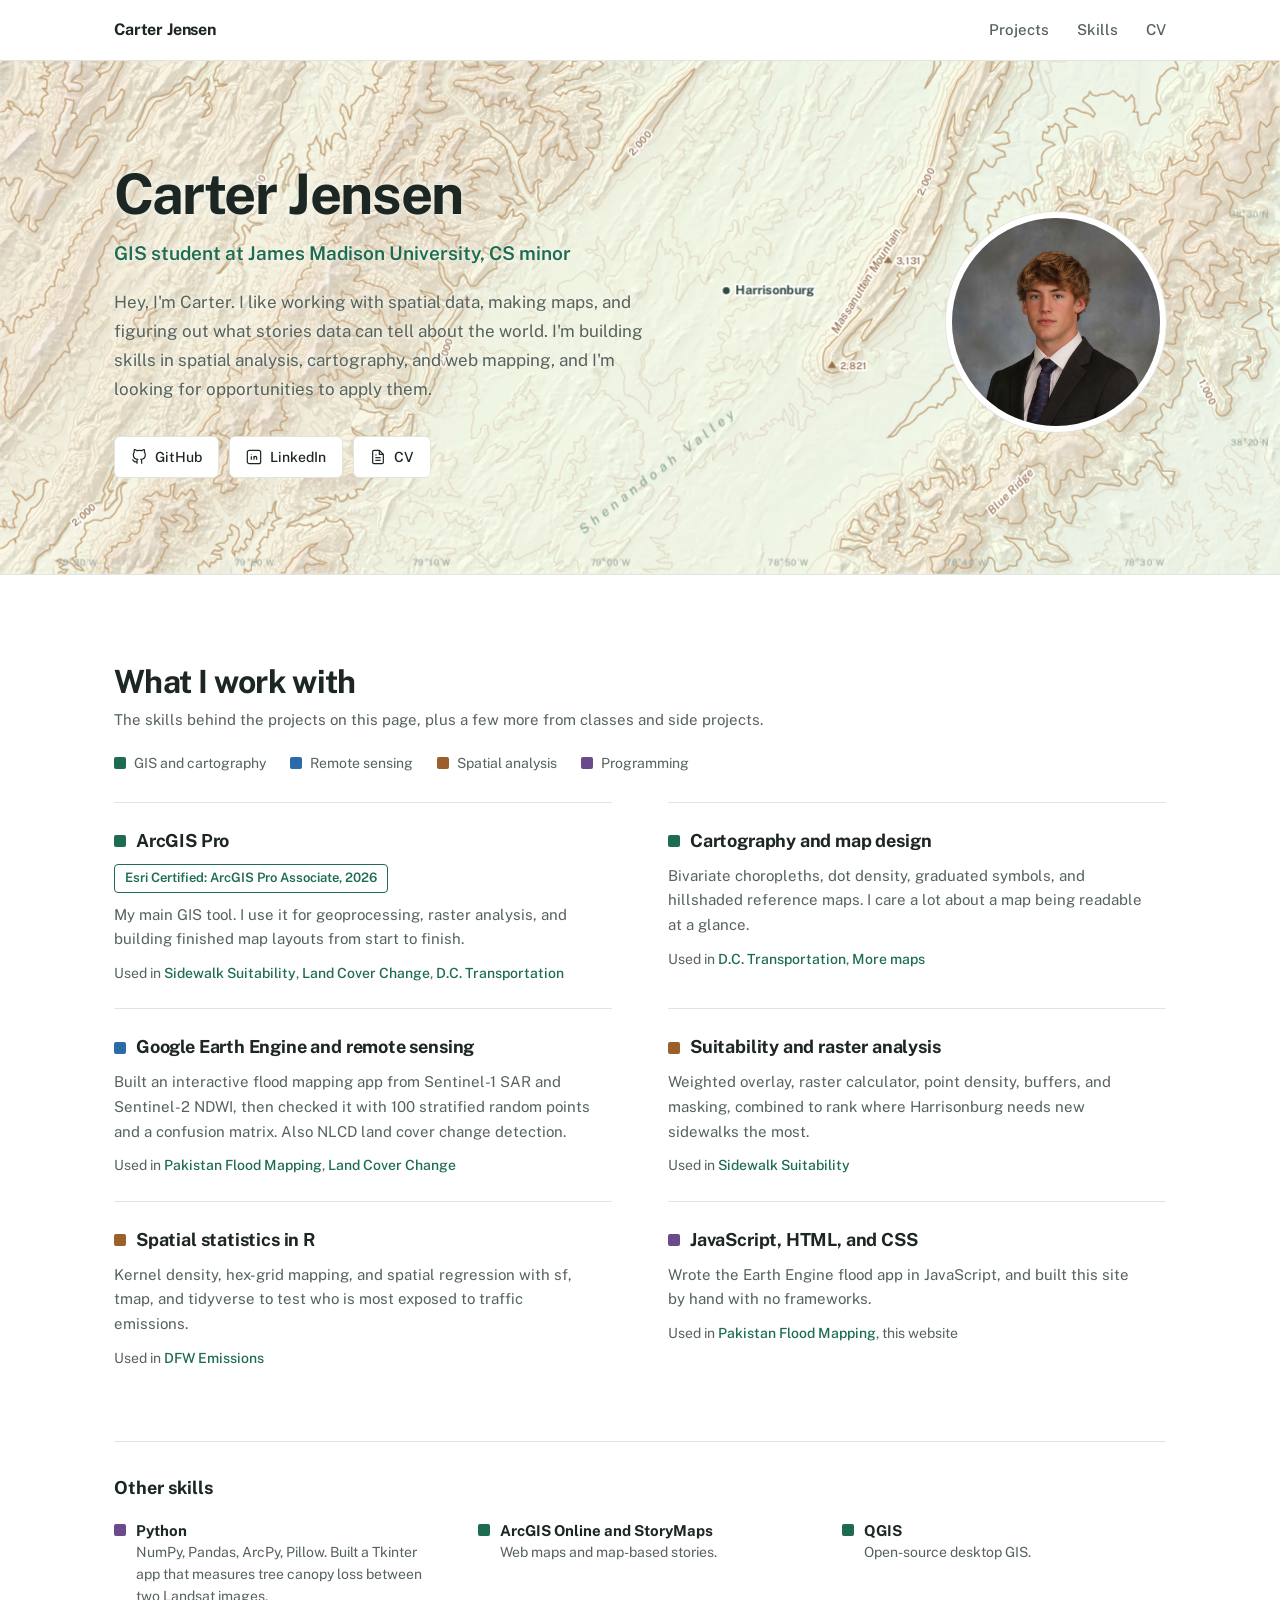
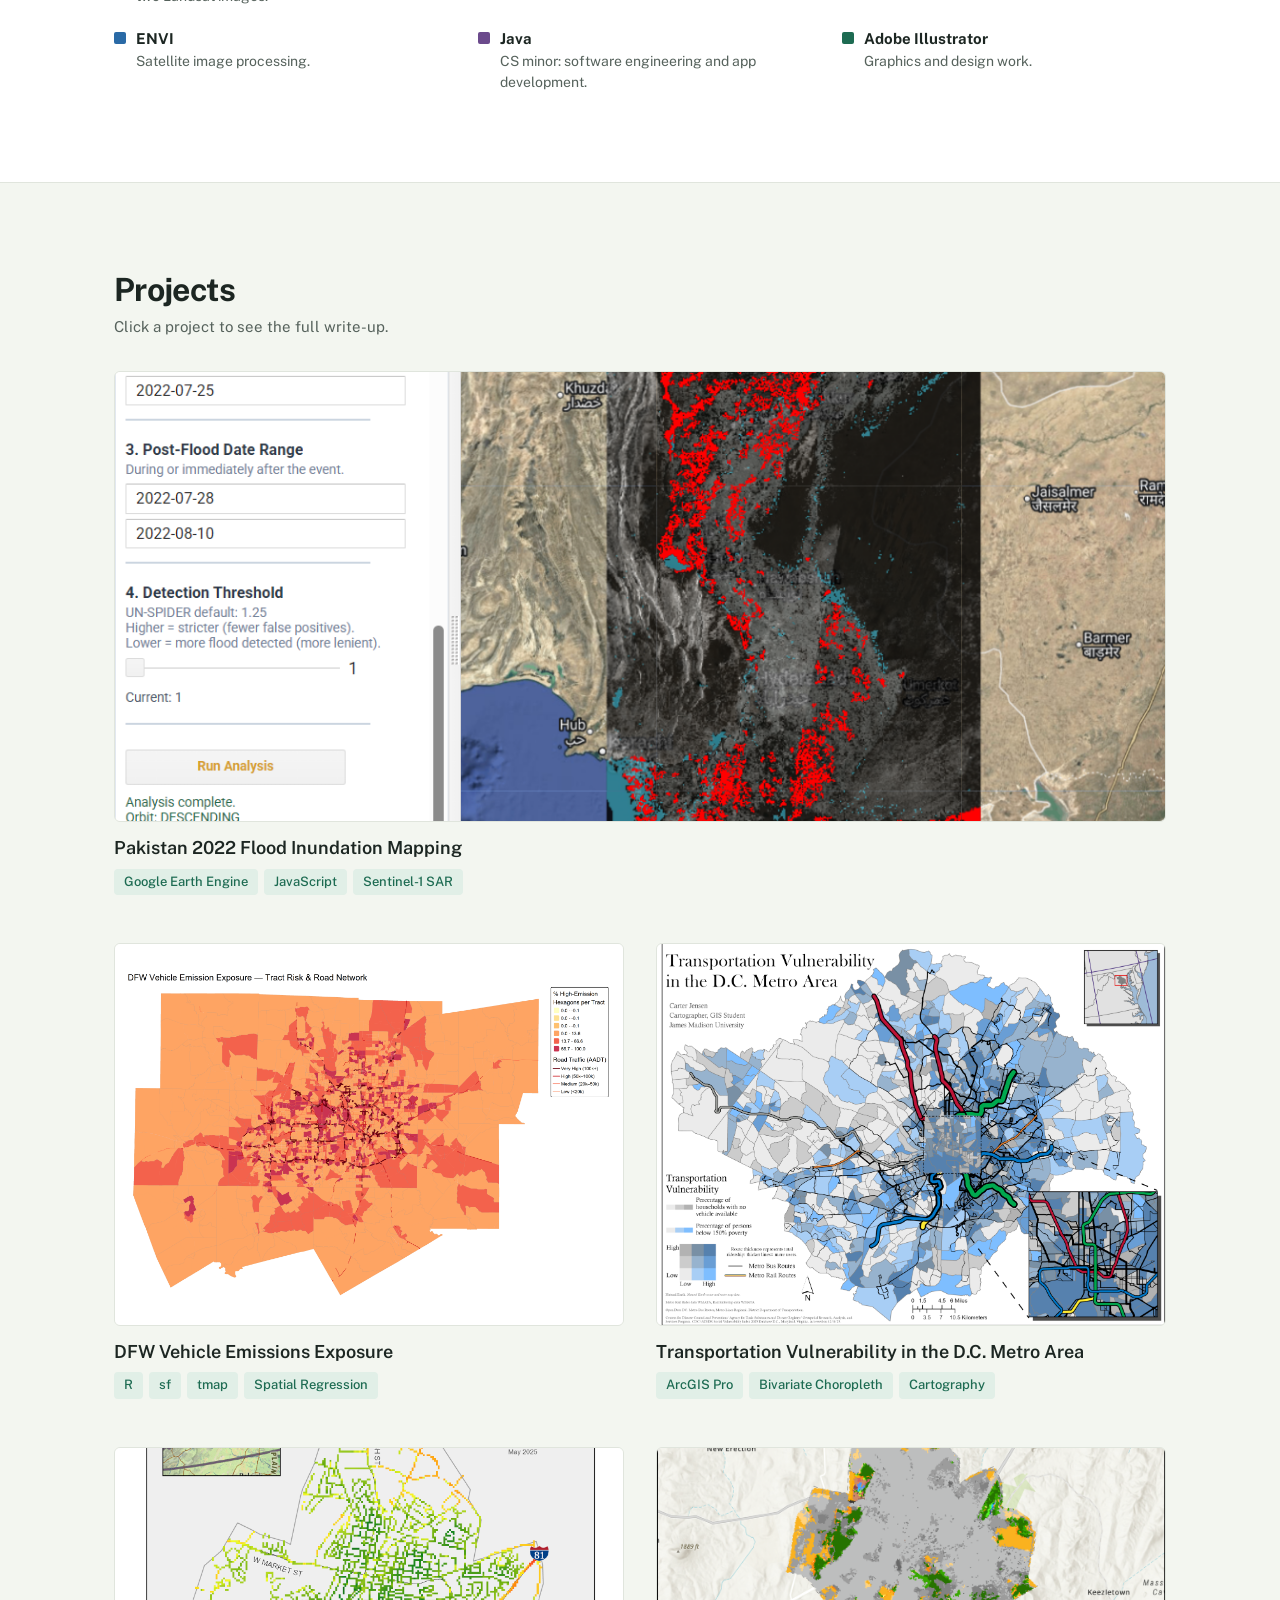
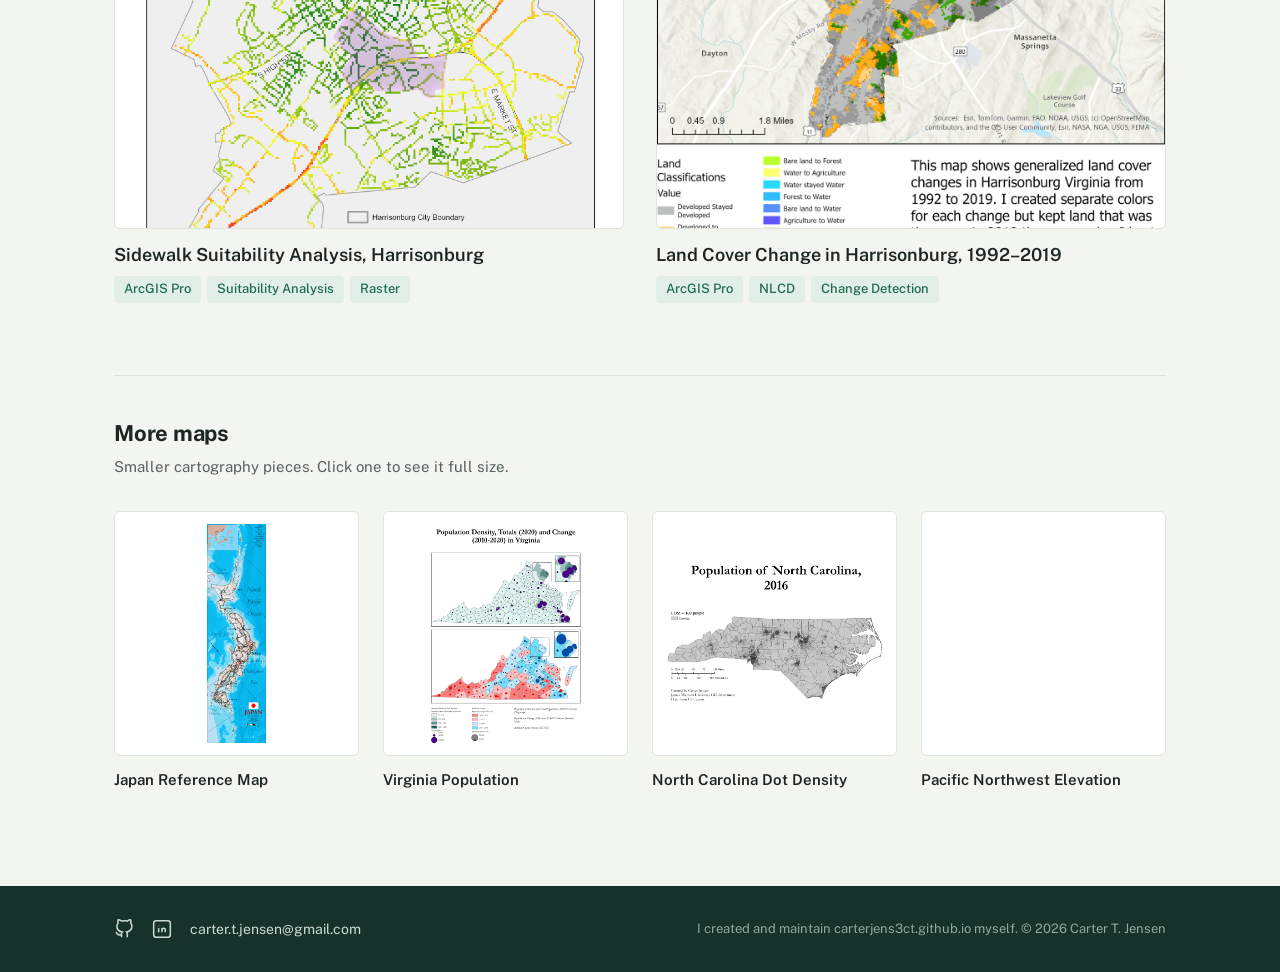
==== commit 9d956fa3: "Ui changes" ====
--- a/index.html
+++ b/index.html
@@ -8,9 +8,9 @@
   <!-- Stylesheet -->
   <link rel="stylesheet" href="style.css" />
 
-  <!-- Google Font: Inter -->
+  <!-- Google Font: Public Sans -->
   <link
-    href="https://fonts.googleapis.com/css2?family=Inter:wght@400;500;600;700&display=swap"
+    href="https://fonts.googleapis.com/css2?family=Public+Sans:wght@400;500;600;700&display=swap"
     rel="stylesheet"
   />
 </head>
@@ -18,22 +18,22 @@
 
   <!-- =============================================
        SECTION: Navigation Bar
-       Links on the left (Portfolio, CV).
-       Site name on the right.
+       Site name on the left (moved there with CSS order).
+       Links on the right (Portfolio, CV).
        Hamburger menu on mobile.
   ============================================== -->
   <nav class="navbar">
     <div class="nav-container">
 
-      <!-- Left: nav links -->
+      <!-- Nav links: jump to page sections, plus the CV PDF -->
       <ul class="nav-links" id="navLinks">
-        <li><a href="index.html">Portfolio</a></li>
-        <!-- UPDATE: Drop assets/carter-jensen-cv.pdf into the assets folder for this link to work -->
+        <li><a href="index.html#projects">Projects</a></li>
+        <li><a href="index.html#skills">Skills</a></li>
         <li><a href="assets/carter-jensen-cv.pdf" target="_blank" rel="noopener noreferrer">CV</a></li>
       </ul>
 
-      <!-- Right: site name (plain text, not a link) -->
-      <span class="nav-name">Carter Jensen's Portfolio</span>
+      <!-- Site name (plain text, not a link) -->
+      <span class="nav-name">Carter Jensen</span>
 
       <!-- Hamburger button — only shows on mobile -->
       <button class="hamburger" id="hamburger" aria-label="Open menu">
@@ -49,25 +49,219 @@
   <!-- =============================================
        SECTION: Hero / About Me
        Name, subtitle, bio, social links, and profile photo.
+       Faint topographic contour lines sit behind everything.
   ============================================== -->
   <section class="hero" id="about">
+
+    <!-- Topographic map background (decorative, hidden from screen readers).
+         REAL terrain of the Shenandoah Valley around Harrisonburg, VA (AWS Terrain Tiles data):
+         shaded relief with an elevation tint (assets/hero-relief.webp) under 200 ft brown contours,
+         1,000 ft index contours with labels, spot heights, towns, mountain names, lat/long ticks.
+         Lines draw in on page load — styles are under "HERO TOPO MAP" in style.css.
+         This block is machine-generated path data; no need to edit it by hand. -->
+    <svg class="hero-contours" viewBox="0 0 1440 640" preserveAspectRatio="xMidYMax slice" aria-hidden="true">
+    <image class="topo-relief" href="assets/hero-relief.webp" width="1440" height="640"/>
+    <g>
+<path class="topo-line" pathLength="1" style="animation-delay:0.21s" d="M1439 534L1439 539L1435 536L1433 531L1434 527L1429 528L1430 523L1427 520L1426 515L1423 511L1423 506L1425 501L1424 496L1426 491L1427 486L1423 488L1420 492L1415 491L1412 487L1410 483L1410 478L1410 473L1412 469L1416 466L1418 461L1416 456L1418 452L1414 454L1411 458L1409 462L1407 467L1406 472L1404 476L1403 481L1398 480L1394 479L1397 482L1397 487L1402 488L1400 493L1404 491L1404 495L1408 499L1412 501L1412 506L1411 511L1411 515L1407 513L1404 510L1398 510L1395 508L1391 504L1387 501L1385 497L1381 495L1377 498L1377 503L1379 507L1382 510L1387 511L1390 515L1392 520L1396 518L1400 522L1401 527L1406 528L1403 532L1404 537L1409 539L1404 540L1407 544L1407 550L1404 546L1399 544L1394 545L1393 541L1392 536L1389 532L1385 531L1381 527L1380 522L1378 527L1374 527L1369 525L1373 528L1375 532L1374 537L1379 537L1382 540L1384 545L1387 549L1384 552L1382 549L1378 545L1375 542L1370 544L1365 543L1360 541L1356 537L1357 542L1359 546L1363 549L1365 553L1361 555L1364 559L1368 559L1365 563L1366 568L1370 564L1374 563L1378 566L1379 571L1382 567L1386 568L1391 570L1390 575L1392 579L1387 580L1385 584L1386 589L1382 591L1377 591L1381 594L1383 598L1385 602L1388 598L1391 594L1394 591L1397 587L1401 583L1405 585L1408 581L1413 581L1417 578L1419 582L1414 582L1415 587L1410 585L1409 590L1405 590L1402 594L1398 597L1403 598L1407 601L1411 601L1416 600L1416 604L1411 606L1412 611L1414 615L1412 619L1410 623L1405 623L1402 619L1402 624L1406 628L1410 631L1414 633L1409 634L1405 630L1405 635L1408 638L1410 639"/>
+<path class="topo-line" pathLength="1" style="animation-delay:0.21s" d="M1335 639L1338 636L1337 632L1341 630L1345 626L1346 621L1347 617L1352 618L1356 620L1361 618L1358 616L1354 612L1353 608L1356 605L1360 602L1355 601L1351 604L1346 603L1349 599L1345 597L1346 592L1349 589L1351 584L1346 586L1342 589L1342 584L1342 579L1341 574L1342 570L1341 566L1337 563L1339 558L1334 560L1332 564L1334 569L1329 567L1325 565L1323 560L1318 558L1319 563L1321 568L1325 570L1327 574L1327 579L1330 583L1330 588L1327 584L1322 584L1320 579L1316 578L1314 573L1313 578L1313 582L1317 585L1317 590L1317 595L1314 592L1312 587L1308 583L1305 580L1302 577L1297 576L1297 581L1298 586L1299 590L1299 595L1300 599L1297 603L1297 608L1292 608L1290 604L1290 599L1286 597L1281 597L1281 592L1281 587L1278 591L1273 591L1275 596L1272 599L1275 602L1271 605L1274 609L1275 613L1276 618L1278 622L1278 627L1275 624L1271 621L1271 616L1266 615L1264 611L1264 606L1261 602L1259 597L1255 594L1251 592L1248 588L1245 592L1249 594L1251 599L1249 603L1244 603L1243 608L1247 612L1242 613L1241 618L1236 616L1232 616L1234 620L1229 623L1225 623L1228 627L1233 626L1237 624L1242 624L1246 627L1247 631L1252 629L1256 631L1253 634L1252 639"/>
+<path class="topo-line" pathLength="1" style="animation-delay:0.26s" d="M1208 0L1204 4L1205 9L1207 13L1210 17L1214 21L1216 25L1212 28L1207 29L1203 27L1198 26L1194 24L1189 25L1184 26L1181 30L1179 35L1180 40L1182 44L1187 44L1191 46L1196 46L1201 47L1196 48L1192 49L1187 51L1182 53L1178 55L1175 58L1171 61L1168 65L1168 69L1169 74L1171 79L1172 84L1173 89L1175 93L1177 97L1179 101L1180 106L1180 111L1179 116L1179 121L1176 125L1172 128L1167 127L1171 130L1175 127L1179 124L1183 121L1184 115L1184 110L1184 105L1188 103L1185 100L1182 96L1182 91L1181 87L1180 82L1177 77L1176 73L1179 77L1183 74L1182 69L1180 64L1185 63L1190 63L1195 64L1199 63L1203 60L1206 56L1209 52L1212 48L1213 43L1215 39L1219 36L1223 33L1226 30L1226 25L1225 20L1224 15L1221 12L1219 7L1219 2L1224 1L1226 0"/>
+<path class="topo-line" pathLength="1" style="animation-delay:0.26s" d="M1439 381L1437 376L1434 372L1431 368L1429 364L1425 362L1421 366L1422 371L1422 375L1424 380L1427 383L1429 388L1429 393L1427 397L1425 401L1424 406L1420 410L1419 414L1420 419L1416 422L1411 423L1406 422L1403 418L1401 414L1396 413L1392 417L1390 422L1388 427L1384 430L1386 434L1390 437L1394 439L1394 443L1390 447L1388 452L1388 456L1385 460L1384 465L1379 466L1374 466L1369 466L1366 461L1365 457L1363 452L1361 447L1358 444L1353 445L1348 445L1346 440L1345 435L1341 434L1339 439L1341 444L1342 448L1344 452L1347 456L1347 461L1342 463L1337 463L1333 461L1333 466L1336 468L1341 470L1344 474L1340 476L1335 475L1331 472L1328 476L1327 480L1322 480L1319 483L1315 481L1310 479L1308 484L1309 489L1307 494L1309 499L1312 502L1316 505L1312 508L1307 509L1307 513L1309 518L1313 521L1318 521L1323 522L1327 525L1326 530L1323 533L1324 538L1321 541L1316 542L1312 543L1307 543L1305 538L1309 536L1306 531L1304 528L1301 523L1299 519L1297 524L1294 527L1290 530L1285 533L1286 537L1283 541L1281 545L1276 545L1271 543L1267 546L1262 546L1257 545L1253 545L1248 544L1243 545L1239 547L1235 549L1231 551L1227 554L1222 556L1224 560L1229 562L1233 565L1229 566L1224 567L1221 570L1223 574L1226 578L1221 579L1216 579L1212 578L1214 582L1218 584L1221 587L1216 588L1211 587L1206 586L1201 586L1196 585L1194 589L1194 594L1190 597L1188 602L1191 605L1195 607L1198 611L1201 615L1203 619L1206 623L1205 627L1200 628L1195 629L1190 631L1186 633L1182 631L1177 632L1173 630L1168 629L1163 626L1159 625L1157 630L1160 634L1161 639L1157 635L1156 639"/>
+<path class="topo-index" pathLength="1" style="animation-delay:0.32s" d="M1009 0L1005 4L1001 6L998 11L993 11L988 9L983 10L979 13L975 15L970 15L965 14L960 14L957 18L953 21L948 22L944 24L942 29L938 31L940 35L944 38L949 39L948 44L953 41L957 39L961 40L965 36L969 34L974 33L979 31L982 27L986 30L990 28L989 32L986 36L982 39L979 43L984 42L988 39L992 36L995 33L995 28L999 25L1004 23L1009 22L1013 21L1018 24L1023 25L1026 21L1031 19L1035 17L1040 15L1044 13L1040 10L1038 6L1040 2L1042 0"/>
+<path class="topo-index" pathLength="1" style="animation-delay:0.32s" d="M1069 0L1065 3L1067 7L1071 7L1074 4L1077 8L1079 12L1082 16L1079 20L1074 19L1070 20L1065 18L1063 21L1060 25L1061 30L1060 34L1063 38L1061 42L1056 43L1054 47L1052 51L1048 54L1049 59L1051 63L1051 68L1050 73L1049 77L1046 81L1044 85L1042 90L1040 94L1043 90L1046 86L1048 82L1051 78L1053 74L1055 70L1058 67L1058 62L1058 57L1060 52L1062 49L1067 47L1071 45L1073 40L1070 36L1069 32L1074 31L1079 32L1083 29L1085 25L1089 23L1091 18L1093 14L1094 9L1092 4L1093 0"/>
+<path class="topo-index" pathLength="1" style="animation-delay:0.32s" d="M1195 0L1195 5L1192 9L1187 11L1186 16L1181 17L1177 19L1172 20L1170 25L1168 29L1165 32L1161 34L1158 30L1153 31L1153 36L1153 41L1158 42L1161 45L1164 48L1165 53L1168 57L1166 61L1161 63L1162 68L1160 73L1158 77L1159 81L1161 86L1160 91L1158 95L1154 98L1150 100L1147 104L1143 107L1140 111L1139 116L1135 119L1135 124L1131 128L1128 131L1126 136L1123 140L1119 143L1124 144L1129 142L1134 144L1134 149L1136 154L1131 156L1126 156L1121 158L1117 158L1120 161L1125 163L1130 165L1131 170L1126 171L1121 173L1120 178L1117 182L1113 181L1109 178L1107 174L1105 179L1103 183L1100 187L1095 189L1091 191L1089 195L1089 200L1092 204L1094 208L1098 212L1093 214L1089 218L1086 222L1086 227L1085 232L1085 237L1085 242L1088 245L1088 249L1091 254L1095 251L1093 255L1098 255L1099 260L1099 264L1095 268L1092 271L1087 270L1086 274L1090 277L1090 282L1091 287L1089 292L1085 293L1088 298L1092 296L1096 293L1099 289L1101 285L1106 283L1108 288L1107 292L1102 295L1101 299L1097 302L1094 306L1090 306L1086 308L1081 310L1083 314L1088 312L1090 316L1091 321L1090 325L1087 328L1089 332L1089 337L1087 341L1086 346L1085 351L1085 356L1081 358L1077 360L1072 361L1067 362L1071 365L1076 364L1081 363L1085 361L1090 363L1087 367L1084 371L1080 374L1077 377L1073 381L1078 380L1082 377L1086 375L1088 371L1092 369L1093 373L1094 377L1090 380L1094 383L1094 387L1098 391L1096 395L1095 400L1092 404L1089 408L1084 408L1080 406L1077 403L1072 405L1068 407L1063 409L1061 414L1058 417L1057 421L1053 425L1049 428L1047 433L1044 436L1041 440L1038 443L1034 446L1029 447L1026 452L1024 456L1022 460L1020 464L1017 468L1013 471L1009 475L1006 479L1003 482L999 486L1004 485L1008 483L1011 479L1014 475L1018 473L1023 471L1027 468L1030 465L1033 461L1037 459L1041 456L1045 452L1050 452L1054 453L1055 448L1060 450L1063 446L1066 442L1070 441L1073 438L1075 433L1074 429L1074 424L1072 419L1077 421L1082 421L1086 424L1091 425L1096 424L1100 422L1105 421L1107 425L1107 420L1110 416L1114 413L1116 409L1117 404L1117 399L1115 395L1116 390L1121 387L1125 385L1121 381L1117 379L1118 374L1121 370L1119 365L1120 360L1121 356L1126 353L1126 349L1130 346L1135 344L1130 343L1125 342L1121 339L1118 335L1119 330L1122 327L1126 330L1128 326L1124 324L1122 319L1121 314L1122 309L1117 307L1121 305L1126 306L1130 308L1135 310L1140 311L1144 313L1149 314L1154 314L1158 312L1156 308L1152 305L1148 302L1145 298L1140 298L1138 293L1133 295L1128 294L1127 289L1124 285L1125 281L1121 279L1120 274L1124 271L1128 269L1124 269L1119 268L1116 264L1113 261L1113 256L1111 252L1115 249L1114 245L1111 241L1112 236L1117 237L1122 238L1121 234L1119 230L1123 230L1125 226L1123 222L1128 221L1127 217L1131 214L1135 218L1138 214L1140 210L1144 213L1146 218L1149 221L1152 225L1152 220L1150 215L1150 210L1153 206L1157 208L1160 212L1161 217L1164 221L1166 217L1164 212L1163 207L1164 202L1169 201L1173 198L1172 194L1168 191L1167 186L1167 181L1172 179L1172 174L1172 169L1174 165L1178 161L1182 159L1187 157L1183 154L1178 153L1173 151L1173 147L1174 142L1178 144L1181 140L1179 136L1184 137L1187 133L1191 135L1193 140L1194 145L1196 150L1198 155L1200 151L1200 146L1200 141L1201 137L1206 137L1211 137L1207 134L1203 132L1199 129L1197 125L1201 122L1199 118L1203 116L1208 116L1213 118L1217 120L1222 121L1227 123L1230 126L1232 122L1229 118L1226 114L1222 111L1218 108L1220 104L1224 102L1226 97L1229 101L1234 102L1238 100L1243 100L1248 99L1252 96L1256 99L1259 102L1264 103L1266 108L1270 105L1273 101L1276 105L1276 110L1277 115L1275 120L1280 120L1280 125L1281 130L1283 135L1288 133L1292 133L1294 128L1296 124L1300 121L1304 123L1306 119L1305 114L1302 110L1301 105L1301 100L1302 96L1302 91L1304 86L1305 81L1309 78L1312 74L1316 71L1320 70L1325 73L1325 68L1322 63L1323 58L1328 56L1332 53L1336 54L1341 55L1345 57L1349 59L1352 63L1351 59L1351 54L1353 49L1357 47L1354 43L1351 40L1347 36L1350 33L1353 28L1358 27L1362 26L1366 22L1369 18L1373 15L1376 11L1379 7L1378 2L1378 0"/>
+<path class="topo-index" pathLength="1" style="animation-delay:0.32s" d="M1439 366L1435 364L1432 360L1431 355L1431 350L1426 348L1428 343L1432 341L1428 337L1425 334L1420 334L1418 329L1417 334L1418 339L1419 344L1416 347L1412 349L1407 352L1403 355L1399 358L1397 362L1402 363L1407 364L1411 364L1414 367L1414 372L1416 377L1417 381L1418 386L1423 386L1425 391L1423 395L1420 397L1421 402L1417 406L1415 410L1416 415L1413 419L1408 420L1406 416L1404 411L1400 410L1395 410L1399 407L1403 404L1407 401L1407 396L1403 395L1405 399L1401 401L1396 401L1391 402L1387 405L1386 410L1386 415L1387 420L1384 424L1380 427L1376 429L1379 433L1381 437L1385 439L1386 444L1384 449L1385 454L1382 458L1379 461L1374 462L1370 460L1368 456L1369 451L1368 446L1364 443L1362 439L1359 435L1360 430L1358 425L1356 421L1354 417L1351 413L1349 408L1346 404L1345 399L1341 401L1336 400L1336 404L1340 408L1338 412L1335 416L1331 419L1330 424L1330 428L1328 433L1327 438L1323 441L1320 444L1319 449L1318 453L1313 452L1309 448L1305 452L1306 456L1308 461L1306 465L1302 467L1300 471L1301 476L1296 478L1293 481L1288 481L1283 482L1286 485L1290 489L1295 489L1299 492L1301 496L1304 500L1308 503L1303 503L1299 506L1301 510L1304 514L1306 519L1308 524L1313 524L1318 524L1322 525L1320 530L1320 535L1318 539L1315 536L1313 532L1308 529L1306 525L1303 521L1301 517L1297 514L1292 512L1289 515L1288 519L1283 519L1283 524L1279 526L1277 531L1280 534L1278 539L1274 539L1269 537L1266 534L1262 530L1258 528L1260 524L1256 522L1251 523L1253 527L1255 531L1260 534L1262 538L1259 541L1254 540L1249 539L1245 539L1240 538L1235 538L1232 541L1229 545L1225 549L1221 552L1216 553L1211 551L1206 552L1207 557L1210 560L1210 565L1211 570L1208 574L1207 578L1205 583L1200 582L1197 578L1194 574L1193 569L1188 570L1183 571L1180 567L1179 562L1175 560L1175 564L1176 569L1178 573L1182 575L1187 577L1186 583L1183 587L1178 588L1175 592L1178 596L1178 601L1180 605L1185 607L1190 608L1193 612L1197 615L1201 619L1202 624L1197 625L1192 626L1187 626L1182 626L1178 623L1173 623L1168 625L1166 620L1163 617L1162 612L1158 610L1155 606L1154 601L1149 601L1144 600L1139 600L1134 599L1129 597L1132 600L1136 603L1141 605L1144 609L1147 612L1149 617L1148 622L1144 625L1144 630L1140 631L1135 630L1133 634L1129 635L1124 637L1120 636L1119 631L1119 626L1116 622L1112 621L1111 626L1109 630L1106 634L1103 638L1102 639"/>
+<path class="topo-line" pathLength="1" style="animation-delay:0.37s" d="M764 0L766 4L766 9L765 14L770 12L775 11L777 15L778 20L778 24L783 26L783 30L778 29L774 32L769 32L764 34L759 32L754 31L750 33L755 33L758 36L760 40L757 44L762 45L766 47L765 52L763 56L760 60L757 63L756 68L761 66L765 64L769 62L773 59L776 54L778 50L781 46L784 42L788 39L792 36L796 34L801 33L806 34L810 32L814 28L817 25L822 24L824 29L824 34L823 39L828 38L833 37L834 42L833 46L833 51L832 56L830 61L826 65L831 63L835 61L837 57L840 53L844 50L848 46L852 44L856 45L859 49L864 51L868 50L870 54L868 59L867 64L865 68L863 73L860 77L865 77L868 73L868 78L867 83L865 88L863 92L861 96L859 101L856 105L854 109L855 114L851 117L856 119L854 124L850 124L845 124L846 129L850 131L847 135L850 139L855 141L852 145L852 150L852 155L850 160L846 163L845 168L840 168L842 172L839 176L839 181L835 184L830 183L834 186L839 186L837 191L834 194L832 199L828 202L826 207L825 212L824 217L826 213L828 208L831 204L834 201L836 197L840 200L840 205L839 210L843 208L844 203L846 199L845 194L849 193L853 190L854 185L859 185L860 180L860 176L862 171L864 166L865 162L860 161L860 156L865 156L863 152L864 147L867 144L870 148L872 143L874 138L873 134L876 131L875 126L880 124L878 120L879 115L884 115L888 112L891 116L890 121L887 125L889 129L886 133L886 138L885 143L884 147L882 152L881 157L879 162L882 160L886 156L888 152L889 147L891 143L894 139L895 134L899 131L900 126L898 122L900 118L902 113L905 109L904 104L907 100L906 95L907 90L910 93L913 89L915 85L916 80L917 76L919 71L923 68L927 65L931 68L929 72L926 76L929 80L925 83L924 88L921 92L918 96L921 100L921 105L921 110L921 115L921 119L925 119L929 115L930 110L932 105L935 101L938 97L941 94L945 91L948 87L953 84L954 79L957 83L956 87L953 91L950 94L948 99L944 101L940 104L943 109L940 113L937 116L935 120L934 125L930 124L925 126L920 125L920 130L916 133L914 138L912 142L911 147L910 152L913 155L912 160L908 162L905 166L904 171L902 176L906 173L909 169L913 166L917 163L922 162L926 158L927 153L929 149L934 147L938 148L943 149L940 145L945 144L949 141L950 146L947 149L944 153L941 157L938 160L936 164L932 167L929 171L925 176L930 174L934 172L933 176L931 180L930 185L926 188L927 194L927 199L923 203L921 207L917 210L914 207L914 202L911 205L906 208L907 213L907 218L904 222L901 226L899 230L898 235L900 239L902 235L906 231L910 232L912 227L915 232L920 230L924 226L928 223L928 218L934 217L938 213L940 209L945 208L948 204L948 209L945 213L943 218L947 218L951 214L956 212L958 217L961 220L963 225L960 229L958 234L955 237L953 242L958 241L959 236L962 232L966 230L969 226L971 221L972 216L967 219L964 216L963 211L966 207L968 203L969 198L968 193L972 190L976 190L979 187L983 184L986 181L986 176L990 179L993 175L996 171L1000 169L1005 171L1003 175L999 179L997 184L1002 183L1005 179L1009 182L1005 185L1004 190L1009 188L1011 184L1013 179L1010 175L1012 170L1015 174L1015 179L1015 184L1019 181L1019 176L1020 171L1024 167L1021 163L1023 158L1021 153L1022 149L1027 148L1031 144L1026 143L1029 139L1034 138L1035 133L1036 128L1039 124L1037 120L1035 115L1040 114L1042 119L1046 117L1049 113L1050 109L1052 105L1054 101L1056 96L1056 91L1057 86L1060 83L1060 77L1064 74L1065 70L1068 66L1068 61L1071 57L1075 54L1078 50L1083 49L1084 44L1081 40L1085 37L1089 35L1093 33L1097 30L1100 26L1100 21L1104 17L1107 13L1108 8L1109 3L1109 0"/>
+<path class="topo-line" pathLength="1" style="animation-delay:0.37s" d="M902 0L900 4L896 6L892 9L890 14L888 19L887 24L883 27L880 30L879 35L876 40L873 36L873 31L868 30L864 33L859 34L854 35L854 30L856 25L857 20L853 22L850 26L846 29L843 26L843 21L839 23L835 23L830 22L825 22L822 18L820 14L819 9L820 4L821 0"/>
+<path class="topo-line" pathLength="1" style="animation-delay:0.37s" d="M1189 0L1187 4L1182 6L1179 10L1174 12L1169 13L1165 15L1161 15L1157 17L1152 19L1151 23L1146 24L1144 28L1142 32L1142 37L1145 40L1148 44L1145 48L1149 51L1152 54L1152 59L1153 64L1154 69L1152 73L1150 77L1149 82L1146 87L1145 91L1141 93L1140 98L1137 101L1135 106L1131 109L1128 113L1126 117L1126 122L1122 124L1121 129L1117 132L1114 136L1112 140L1109 143L1107 147L1106 152L1102 154L1098 151L1095 155L1092 159L1091 164L1096 162L1098 157L1100 161L1097 166L1096 171L1095 176L1094 180L1093 185L1090 190L1088 193L1087 199L1088 204L1088 208L1086 213L1086 218L1082 220L1080 224L1079 229L1077 233L1074 237L1075 242L1072 246L1072 251L1070 256L1071 261L1069 265L1067 269L1066 274L1064 279L1064 283L1064 288L1062 293L1061 297L1058 301L1055 305L1053 309L1055 314L1060 312L1064 310L1065 314L1069 318L1072 321L1070 326L1068 330L1063 331L1064 336L1065 341L1062 345L1058 344L1054 340L1053 336L1048 335L1045 339L1040 337L1039 342L1037 346L1033 349L1030 353L1029 358L1028 363L1024 365L1019 367L1018 372L1019 377L1015 380L1011 382L1007 385L1003 387L1008 388L1013 389L1017 391L1022 391L1018 394L1020 398L1023 402L1018 404L1015 408L1013 412L1013 417L1010 420L1005 419L1000 417L997 414L997 419L996 423L992 426L988 427L984 430L980 429L975 431L971 433L967 436L963 437L958 437L954 438L949 438L946 442L942 440L937 442L935 446L932 450L929 447L925 444L921 442L916 443L912 441L914 437L911 433L908 430L904 427L901 424L898 419L899 424L899 429L903 433L904 438L904 442L906 446L903 451L908 452L912 455L917 456L917 461L913 463L909 461L907 466L906 470L906 475L903 479L898 477L899 472L898 467L897 462L898 457L894 454L892 450L888 447L888 452L891 456L893 460L891 464L892 469L893 473L889 472L888 467L886 463L884 459L882 454L881 458L881 463L882 468L879 464L876 468L872 465L867 467L870 471L866 474L862 470L860 475L855 476L859 478L864 479L861 483L857 484L852 484L848 485L845 489L841 486L841 481L837 484L836 489L834 484L834 480L830 483L827 486L827 491L826 496L830 499L826 503L824 507L825 502L822 498L823 493L819 496L815 499L811 501L807 505L805 508L802 512L802 507L801 503L804 499L806 494L802 498L798 502L796 506L793 510L794 514L792 518L788 521L784 519L779 522L775 526L772 529L771 524L773 519L776 515L779 511L777 507L780 503L782 499L778 499L773 500L769 501L770 495L771 490L766 490L766 485L763 481L759 479L756 475L758 470L760 466L764 462L767 458L766 453L768 449L770 444L765 446L763 450L761 454L757 458L753 461L748 462L744 466L741 468L740 463L744 461L749 459L751 455L754 452L757 447L759 443L760 438L759 433L762 429L760 424L761 420L761 414L765 412L770 410L765 408L760 410L757 414L753 416L752 421L748 423L745 426L741 424L739 428L734 428L730 426L728 423L723 420L721 415L723 411L725 407L725 402L724 397L727 393L730 390L732 385L735 381L736 376L732 377L731 382L730 387L727 391L723 394L721 398L722 403L722 408L720 412L719 417L721 421L723 425L727 429L730 433L732 437L732 441L730 446L730 451L730 456L731 460L727 457L725 453L722 450L720 446L715 443L711 440L707 439L703 438L702 433L702 428L702 423L703 418L701 414L699 409L697 405L693 403L691 398L687 401L686 406L681 407L684 410L682 414L679 419L675 416L678 412L673 414L675 419L676 424L674 428L672 433L670 437L666 439L661 437L665 441L667 445L670 442L673 438L676 434L681 433L680 438L685 438L688 442L692 445L697 444L700 448L704 452L700 455L695 452L699 456L701 460L706 461L703 465L699 469L697 473L701 470L704 467L709 465L714 465L717 468L717 473L714 476L712 481L716 478L721 478L724 482L723 487L724 492L724 497L721 501L722 506L719 510L724 512L723 516L719 517L714 517L714 522L719 525L718 530L715 533L710 533L705 532L700 533L695 532L691 531L693 536L698 537L703 537L700 542L695 542L691 541L694 545L695 550L698 545L702 547L706 545L711 546L713 541L718 539L722 537L725 533L725 538L722 542L718 545L723 544L727 541L732 539L735 543L735 548L733 553L730 557L725 559L722 563L722 567L719 571L723 573L726 569L730 567L734 564L737 561L740 556L742 551L745 548L749 545L752 541L757 542L755 547L753 552L758 552L763 552L764 557L761 561L758 564L755 568L751 570L749 575L746 578L751 579L755 576L759 573L763 572L761 576L761 581L758 584L760 588L756 592L753 595L748 597L745 600L740 600L736 599L731 598L734 602L738 605L743 606L748 607L744 609L739 609L742 613L747 614L748 618L753 617L751 622L747 621L742 624L738 625L742 627L747 627L751 627L756 627L756 632L752 635L747 634L742 633L738 635L733 634L728 635L723 634L728 637L733 638L734 639"/>
+<path class="topo-line" pathLength="1" style="animation-delay:0.37s" d="M1439 337L1435 336L1430 332L1425 331L1425 325L1424 321L1421 317L1419 312L1415 316L1417 321L1414 324L1409 324L1411 329L1413 333L1414 338L1417 342L1412 344L1408 347L1404 349L1399 351L1396 354L1391 353L1388 356L1388 361L1392 363L1396 367L1401 367L1406 367L1411 366L1411 371L1408 374L1412 377L1414 382L1414 386L1419 389L1422 392L1418 395L1415 398L1416 403L1413 406L1411 410L1413 414L1410 418L1408 414L1407 409L1407 405L1411 403L1411 398L1409 393L1404 391L1400 389L1397 393L1394 388L1390 387L1391 392L1391 397L1387 399L1384 403L1382 408L1381 413L1380 418L1384 420L1380 424L1376 426L1372 428L1375 433L1377 437L1381 440L1383 444L1381 448L1382 453L1380 457L1376 460L1371 458L1371 453L1374 449L1371 445L1368 442L1365 438L1362 435L1364 430L1365 426L1361 423L1358 419L1357 415L1355 410L1353 406L1351 401L1349 396L1347 392L1347 387L1344 384L1340 386L1335 386L1335 382L1336 377L1335 372L1333 376L1330 379L1330 384L1329 388L1330 393L1331 398L1331 403L1334 407L1331 410L1328 414L1327 419L1326 424L1324 429L1323 433L1319 436L1319 441L1315 444L1310 444L1310 439L1309 434L1307 430L1305 435L1304 440L1299 441L1294 440L1297 443L1301 447L1301 452L1302 456L1299 460L1295 463L1293 467L1293 472L1289 475L1284 474L1280 478L1276 480L1273 484L1278 484L1283 485L1285 490L1288 493L1293 496L1296 499L1297 504L1297 509L1294 506L1289 506L1285 509L1285 514L1280 515L1279 519L1275 522L1271 526L1273 531L1270 534L1266 531L1263 528L1264 523L1264 518L1261 514L1264 510L1259 510L1257 514L1257 519L1252 520L1247 520L1242 520L1237 521L1240 525L1245 525L1249 527L1252 531L1256 534L1259 537L1254 538L1249 537L1244 536L1239 534L1234 534L1230 536L1228 541L1226 545L1222 547L1218 550L1214 549L1211 545L1210 540L1206 543L1203 547L1200 550L1199 555L1202 558L1207 560L1205 565L1207 569L1204 573L1203 578L1199 578L1197 573L1195 569L1193 564L1190 560L1186 564L1183 567L1182 563L1180 558L1177 555L1174 551L1172 546L1170 542L1165 541L1166 546L1166 551L1165 556L1168 560L1169 564L1173 568L1173 573L1177 576L1182 578L1183 582L1180 585L1175 585L1171 582L1166 581L1168 586L1171 589L1172 594L1175 597L1172 601L1174 605L1177 608L1182 610L1187 609L1190 612L1194 615L1198 618L1197 623L1192 624L1187 623L1183 622L1179 619L1174 619L1170 621L1168 617L1167 612L1163 608L1159 606L1160 601L1157 597L1155 593L1150 595L1146 597L1142 594L1138 597L1134 594L1130 592L1127 588L1122 587L1117 586L1113 584L1112 589L1114 594L1114 599L1115 604L1121 603L1125 600L1127 605L1132 606L1137 606L1140 610L1143 613L1145 618L1140 619L1140 624L1136 625L1131 627L1126 629L1122 625L1120 621L1119 617L1117 613L1115 608L1110 611L1107 615L1104 619L1104 624L1103 629L1102 633L1099 636L1095 639L1094 639"/>
+<path class="topo-line" pathLength="1" style="animation-delay:0.37s" d="M877 639L878 634L880 630L882 626L885 623L887 618L889 614L890 609L890 604L889 599L894 598L895 593L890 593L895 592L900 591L902 587L906 585L910 588L913 584L913 579L917 576L921 574L925 572L929 569L929 564L934 566L934 561L937 557L942 556L945 559L945 554L946 549L948 545L952 542L956 540L960 539L964 542L967 539L967 534L969 530L974 529L978 527L983 528L987 530L992 529L997 528L1002 527L1007 527L1012 528L1016 529L1014 525L1015 520L1016 515L1015 510L1019 509L1020 504L1023 500L1027 503L1032 504L1032 499L1031 494L1035 494L1039 490L1044 490L1048 492L1051 488L1051 483L1055 480L1060 478L1062 474L1066 470L1070 467L1074 466L1079 465L1084 465L1088 468L1090 464L1089 459L1092 455L1093 450L1097 447L1098 442L1099 438L1102 433L1106 430L1110 430L1112 435L1116 438L1120 439L1126 439L1130 440L1134 444L1136 448L1136 453L1137 458L1135 462L1139 461L1142 457L1140 453L1142 448L1141 443L1140 438L1135 436L1131 434L1126 433L1122 433L1118 429L1115 426L1113 422L1115 418L1119 415L1121 411L1124 407L1129 405L1134 403L1139 402L1142 405L1143 410L1144 415L1145 420L1148 424L1146 420L1148 415L1149 410L1150 405L1154 405L1159 407L1160 411L1164 414L1169 414L1168 409L1166 405L1163 400L1167 398L1165 394L1166 389L1167 384L1168 380L1170 376L1170 371L1170 366L1172 361L1177 360L1179 355L1182 352L1183 347L1188 346L1193 347L1196 350L1200 353L1201 348L1200 343L1199 339L1201 334L1205 331L1208 327L1211 324L1214 320L1218 316L1219 312L1215 315L1212 319L1210 323L1205 324L1200 322L1196 319L1193 316L1190 313L1186 310L1182 307L1178 303L1175 300L1172 296L1169 292L1167 288L1164 284L1161 280L1159 276L1159 271L1154 270L1151 266L1147 264L1149 260L1146 255L1148 251L1150 247L1154 244L1158 247L1163 246L1161 241L1163 236L1165 232L1165 227L1169 231L1172 235L1175 239L1177 235L1175 230L1174 225L1176 220L1172 218L1171 213L1174 209L1175 205L1180 205L1179 200L1180 196L1177 192L1177 187L1182 187L1182 182L1180 178L1181 173L1184 169L1187 166L1191 162L1196 160L1198 165L1201 169L1203 173L1205 169L1203 165L1201 160L1205 157L1208 153L1212 150L1217 150L1221 147L1226 147L1231 148L1234 152L1238 155L1240 151L1241 146L1246 143L1251 142L1256 142L1261 144L1265 146L1268 149L1269 154L1270 159L1269 164L1268 169L1272 166L1277 164L1276 169L1280 172L1283 175L1283 171L1285 166L1289 162L1294 160L1295 156L1299 153L1304 154L1308 152L1311 148L1316 148L1320 146L1318 141L1315 137L1317 133L1321 130L1325 126L1329 123L1333 126L1338 124L1338 119L1342 115L1341 111L1336 111L1332 113L1328 116L1324 118L1320 120L1316 117L1317 112L1320 108L1321 103L1317 104L1313 107L1308 110L1306 105L1306 101L1309 96L1312 93L1315 89L1319 86L1322 83L1326 79L1330 82L1332 87L1331 91L1329 96L1333 97L1338 97L1338 92L1338 87L1340 83L1343 80L1341 76L1338 79L1333 79L1332 74L1333 69L1336 65L1341 65L1345 62L1346 67L1346 72L1347 76L1352 75L1354 79L1354 84L1353 89L1350 93L1348 97L1352 98L1356 94L1359 90L1361 86L1363 82L1365 77L1369 74L1370 69L1370 64L1372 60L1375 56L1377 51L1377 47L1379 43L1374 43L1369 41L1367 36L1365 32L1367 28L1372 26L1377 25L1382 24L1386 27L1386 32L1390 35L1395 34L1400 33L1404 30L1400 27L1396 25L1394 21L1394 16L1398 13L1403 14L1401 10L1397 8L1392 10L1388 12L1384 8L1385 3L1386 0"/>
+<path class="topo-line" pathLength="1" style="animation-delay:0.37s" d="M1014 51L1015 56L1014 61L1012 65L1009 69L1005 73L1002 77L999 80L997 85L995 89L992 93L989 97L986 101L983 104L980 108L976 111L974 115L972 120L970 125L965 124L961 127L957 129L957 125L958 120L960 116L962 112L965 109L970 107L974 104L976 100L979 96L981 92L985 88L986 84L990 83L994 80L997 76L999 72L1002 68L1003 63L1004 58L1008 55L1012 52L1014 51"/>
+<path class="topo-line" pathLength="1" style="animation-delay:0.43s" d="M712 0L707 2L702 4L697 4L692 6L687 7L682 8L678 8L673 6L669 8L672 12L677 14L682 15L686 13L691 12L696 12L701 12L706 11L711 12L715 14L719 11L724 10L724 15L726 19L730 21L728 26L724 28L719 28L715 30L710 32L715 34L719 36L723 33L728 35L725 38L729 40L729 45L732 49L733 54L732 58L732 63L732 68L733 72L737 68L736 73L732 75L729 79L724 80L719 81L714 79L710 77L711 82L715 85L719 88L723 90L725 95L723 100L718 101L713 102L716 105L716 110L714 114L711 119L716 118L719 114L723 111L726 108L730 104L733 100L737 97L741 94L744 91L748 90L750 85L752 81L756 79L761 76L765 73L769 72L772 68L775 64L779 60L782 56L785 52L788 48L792 44L796 41L800 39L804 37L808 35L812 32L816 28L820 26L822 30L821 35L819 39L817 44L817 49L816 54L815 59L811 61L807 64L809 69L805 73L802 75L799 80L795 83L796 87L800 85L804 82L807 79L812 81L815 83L820 83L821 78L824 74L828 76L831 72L833 68L837 65L840 61L843 57L844 62L842 67L840 71L838 76L835 79L831 81L832 86L831 91L831 95L836 95L837 99L835 104L840 105L840 110L836 113L831 113L828 116L832 119L830 123L828 128L825 131L822 135L827 137L827 142L824 146L820 143L816 144L811 143L812 147L811 152L807 154L803 153L798 154L803 155L803 161L801 165L799 169L797 173L794 177L791 181L790 185L793 190L789 193L786 197L783 194L779 195L777 200L774 203L771 207L776 206L776 211L772 214L767 213L765 218L763 222L761 227L758 231L755 234L753 238L758 238L758 243L757 248L758 252L756 257L757 262L762 261L762 266L761 270L765 273L768 269L772 266L772 271L774 275L776 280L776 285L780 282L785 282L786 287L785 292L790 290L792 286L794 282L798 278L800 274L803 269L807 267L811 264L814 267L816 263L817 258L819 254L824 254L825 249L823 245L826 241L830 245L831 250L831 255L834 258L836 254L836 249L838 244L837 239L841 237L843 241L847 239L849 235L850 230L855 228L857 224L861 222L864 226L864 221L869 219L874 218L879 218L878 223L881 227L885 230L882 234L877 235L880 238L878 243L873 245L868 244L870 248L868 252L863 252L858 253L853 251L848 250L847 255L851 258L856 257L859 261L863 264L867 267L867 272L867 277L865 282L861 280L860 275L857 272L852 272L851 277L851 281L847 280L844 276L841 280L839 284L842 287L840 291L836 291L832 288L827 289L823 287L823 282L821 277L817 279L814 283L811 286L810 291L814 294L815 298L812 302L810 298L805 297L802 301L798 304L796 309L794 314L790 312L788 307L787 303L783 306L781 310L778 313L774 316L772 321L769 324L767 329L764 333L760 330L761 325L762 321L762 316L764 311L763 307L763 302L765 298L769 295L767 290L768 285L766 280L762 279L759 282L757 277L754 274L753 279L748 280L749 275L745 272L744 267L744 262L741 266L740 270L739 275L739 280L738 285L736 289L734 293L733 298L729 300L727 304L730 307L733 311L728 311L729 316L727 321L725 325L721 329L717 331L715 336L712 339L708 337L705 333L706 328L702 325L702 320L697 321L695 325L696 330L695 334L693 330L690 326L687 322L686 318L682 316L680 311L682 306L687 304L692 305L695 301L698 297L701 293L704 289L702 285L704 281L703 276L704 271L706 267L710 264L713 260L716 255L719 252L720 247L716 249L714 253L709 255L707 260L704 263L700 265L698 270L696 274L694 279L691 283L689 287L685 284L682 280L680 276L681 271L677 269L674 264L673 260L671 264L671 269L673 274L668 276L663 274L658 275L662 279L667 278L671 281L676 282L679 286L680 291L680 296L678 300L674 297L669 298L673 302L673 307L672 311L668 307L666 304L661 302L658 299L653 301L649 304L646 307L642 310L637 310L632 312L628 314L627 319L629 324L633 326L635 330L638 334L640 339L642 343L643 347L638 349L635 353L633 358L637 361L632 361L628 361L629 366L627 370L622 371L624 366L622 362L623 357L627 354L624 351L628 348L628 343L626 339L621 341L618 345L616 340L611 338L608 334L607 330L609 325L613 323L613 318L614 313L610 316L606 318L601 321L601 325L599 321L594 321L590 318L586 321L587 325L592 328L596 330L596 335L598 339L596 344L601 345L604 348L602 352L597 351L592 352L587 353L585 357L582 361L581 366L583 370L583 375L582 380L577 379L580 383L585 384L589 386L593 389L588 388L587 392L583 396L582 400L578 397L575 393L571 391L568 388L563 388L559 390L555 392L550 391L545 387L543 384L539 386L543 388L544 393L544 398L541 401L537 398L535 403L531 405L536 407L535 412L533 416L528 417L528 421L533 420L535 425L537 429L536 434L534 438L529 437L532 441L537 441L539 446L536 450L533 454L532 459L533 464L532 469L531 473L530 478L531 483L530 487L535 487L538 484L541 480L541 475L545 472L549 473L549 478L550 483L548 487L545 490L543 495L541 499L538 503L538 508L534 510L533 515L538 513L541 509L545 505L546 501L550 497L555 495L558 493L559 498L564 495L567 499L572 499L569 504L565 508L561 511L558 514L563 513L567 512L572 510L575 506L578 502L583 499L584 494L586 490L591 492L595 489L597 484L601 481L604 479L609 476L611 472L614 468L617 465L618 470L616 474L613 478L610 482L615 483L616 488L612 491L608 494L604 497L600 498L595 498L593 502L589 506L586 509L590 509L594 506L597 509L601 507L606 505L610 508L608 512L604 515L609 513L612 516L612 521L614 525L613 530L611 534L609 530L606 533L605 538L610 537L608 542L606 546L605 551L604 556L602 561L600 565L599 570L603 567L607 564L609 560L612 556L613 551L615 546L620 545L624 542L620 538L625 538L624 533L629 535L630 531L630 526L632 522L633 517L635 513L638 508L640 504L645 504L647 500L646 495L646 491L651 492L653 488L655 484L659 487L658 491L657 496L660 500L656 503L659 508L658 513L653 515L649 513L645 511L640 514L645 516L648 519L646 523L649 527L644 528L645 533L642 536L638 538L635 541L639 544L634 547L630 549L627 554L632 553L636 551L640 554L643 550L647 547L649 543L651 539L656 540L659 536L661 531L666 531L663 535L664 540L660 542L656 545L659 548L660 553L655 554L653 550L653 555L654 559L652 564L648 566L646 570L651 569L656 569L660 567L657 570L653 573L650 577L645 575L647 580L644 583L639 585L634 585L637 589L642 590L646 589L650 587L655 585L658 588L663 587L668 589L670 594L668 599L664 602L664 607L668 609L673 607L678 608L682 605L687 604L692 602L695 606L700 604L704 601L708 598L709 602L706 606L703 611L700 615L697 618L693 622L689 624L684 624L681 621L676 623L681 625L685 627L686 632L683 636L681 639"/>
+<path class="topo-line" pathLength="1" style="animation-delay:0.43s" d="M1179 0L1177 4L1174 7L1168 6L1164 6L1159 4L1155 7L1152 11L1149 15L1145 18L1141 21L1137 24L1134 28L1134 33L1134 38L1139 40L1138 45L1134 48L1130 51L1135 51L1139 52L1143 55L1144 60L1144 65L1145 70L1144 74L1143 79L1139 82L1137 87L1134 91L1133 96L1130 100L1127 104L1124 108L1122 113L1119 117L1117 121L1116 126L1113 130L1111 134L1108 138L1106 143L1103 147L1102 142L1103 137L1099 139L1096 143L1093 147L1092 151L1088 154L1085 158L1082 161L1084 166L1082 170L1080 174L1080 179L1077 183L1077 188L1075 193L1078 190L1081 185L1083 181L1086 178L1089 174L1091 170L1092 175L1090 180L1089 185L1088 189L1086 194L1084 199L1084 203L1082 208L1081 213L1078 217L1077 222L1075 227L1073 231L1071 236L1070 241L1069 246L1067 250L1065 255L1064 259L1062 264L1060 268L1059 272L1057 277L1056 282L1053 286L1052 291L1049 294L1048 299L1044 302L1041 307L1042 311L1043 316L1044 320L1042 325L1037 327L1037 322L1032 324L1030 328L1030 333L1027 337L1026 341L1022 344L1022 349L1019 353L1016 357L1011 359L1008 363L1006 367L1002 370L998 372L994 375L990 379L985 382L981 385L979 389L984 388L989 390L990 395L985 396L985 400L981 404L977 400L972 403L970 407L967 410L964 414L962 419L959 422L954 424L950 426L945 426L940 428L936 431L932 429L928 427L923 425L919 426L915 424L912 419L910 415L907 411L903 409L903 404L903 399L906 395L906 390L907 386L910 382L912 377L914 373L916 368L920 364L922 361L917 361L912 361L913 356L909 359L905 360L903 364L898 362L896 358L892 360L890 365L893 369L890 372L885 372L882 376L880 380L878 385L875 388L875 393L873 397L872 402L877 401L876 406L874 410L870 414L866 416L863 413L863 408L858 407L858 402L856 398L852 401L850 405L847 410L844 413L843 408L846 404L846 399L841 401L839 405L835 404L831 407L828 410L825 406L829 403L831 399L833 394L829 395L826 399L821 397L817 395L814 399L814 404L815 409L810 410L805 412L800 412L798 408L795 405L798 401L803 402L807 399L804 396L807 393L812 390L811 386L812 381L816 378L812 375L808 373L808 368L812 368L817 371L821 374L822 369L822 364L820 360L817 356L815 352L819 349L824 350L825 346L827 342L832 341L836 344L840 341L839 336L844 337L848 340L851 336L854 332L859 331L864 329L867 325L870 322L875 321L880 320L885 320L888 324L887 328L884 332L888 330L891 326L893 322L895 317L897 313L898 308L901 304L906 303L908 307L908 311L911 308L910 303L909 298L908 293L910 289L914 287L915 292L914 297L913 302L918 303L923 302L925 297L927 293L930 289L933 293L936 289L940 290L941 285L942 280L944 276L942 271L946 274L949 271L952 274L951 279L955 277L957 273L953 269L954 264L957 260L962 257L961 262L960 267L962 271L965 267L967 263L971 263L976 261L979 258L982 254L985 251L990 250L993 246L990 242L985 240L980 241L981 237L986 236L988 232L987 227L992 227L996 225L1001 223L1006 222L1008 218L1011 213L1014 210L1016 205L1019 202L1023 199L1025 194L1026 190L1027 185L1032 182L1032 177L1034 173L1034 168L1035 163L1037 159L1035 154L1038 151L1040 146L1043 143L1046 138L1045 133L1048 129L1051 126L1053 122L1055 117L1056 112L1058 108L1060 103L1061 98L1062 93L1063 88L1067 85L1067 80L1070 77L1073 73L1074 68L1078 66L1079 62L1082 59L1086 55L1090 52L1090 47L1092 43L1093 38L1098 36L1101 32L1104 29L1107 25L1108 20L1112 19L1114 14L1113 9L1114 4L1115 0"/>
+<path class="topo-line" pathLength="1" style="animation-delay:0.43s" d="M1439 169L1437 165L1434 168L1433 173L1433 178L1432 183L1436 185L1436 190L1433 194L1430 197L1426 201L1430 204L1432 209L1435 213L1436 218L1431 219L1427 217L1423 214L1418 215L1414 216L1411 220L1407 223L1403 223L1398 226L1403 227L1408 227L1413 224L1418 224L1423 226L1426 229L1427 234L1427 239L1424 242L1420 245L1416 247L1415 252L1418 255L1421 259L1426 259L1431 261L1435 263L1439 261"/>
+<path class="topo-line" pathLength="1" style="animation-delay:0.43s" d="M1439 334L1435 333L1431 329L1427 326L1429 321L1425 319L1422 315L1423 310L1423 305L1422 300L1419 304L1417 308L1414 312L1412 316L1414 321L1410 322L1406 319L1403 323L1404 328L1408 330L1411 335L1413 339L1409 343L1405 346L1400 346L1395 348L1391 345L1386 348L1383 352L1383 357L1385 361L1387 365L1392 367L1396 369L1401 370L1406 369L1405 374L1407 378L1412 380L1411 385L1413 389L1418 391L1415 395L1411 393L1407 389L1403 388L1401 384L1400 379L1397 375L1393 372L1388 370L1384 367L1387 372L1391 374L1391 379L1389 384L1387 388L1388 393L1384 396L1382 401L1380 405L1379 410L1378 415L1377 420L1375 424L1370 426L1371 431L1373 435L1375 439L1379 442L1379 447L1379 452L1377 457L1372 456L1374 452L1376 447L1373 444L1370 439L1368 434L1366 430L1368 426L1366 421L1363 417L1359 414L1357 410L1356 405L1356 400L1353 397L1351 392L1352 387L1353 383L1348 381L1343 380L1339 383L1338 378L1339 373L1340 369L1342 365L1340 361L1341 356L1340 351L1339 356L1337 360L1335 364L1331 368L1331 373L1328 377L1328 381L1328 386L1322 386L1318 386L1322 390L1326 392L1329 396L1329 401L1330 406L1327 410L1325 415L1323 419L1323 424L1321 428L1318 432L1315 436L1312 433L1309 429L1308 424L1303 423L1301 428L1304 432L1302 436L1297 438L1293 435L1288 435L1283 435L1286 438L1290 441L1294 444L1298 447L1299 451L1299 456L1295 459L1291 461L1288 465L1284 467L1280 469L1278 473L1275 477L1271 479L1269 484L1269 489L1274 489L1278 487L1282 490L1285 494L1289 497L1292 500L1288 503L1283 503L1278 501L1274 499L1269 499L1265 496L1260 494L1256 490L1252 487L1250 483L1246 480L1245 485L1247 489L1247 494L1251 497L1256 500L1260 502L1261 506L1257 508L1255 513L1255 517L1250 519L1245 518L1241 516L1237 518L1233 516L1228 516L1227 521L1231 523L1234 526L1239 527L1244 527L1248 529L1250 533L1245 534L1240 532L1235 532L1230 533L1227 536L1225 541L1222 544L1218 547L1214 546L1213 541L1210 537L1207 533L1204 537L1203 542L1200 545L1197 549L1196 553L1197 557L1201 561L1202 565L1202 570L1201 575L1198 571L1196 566L1195 561L1192 558L1187 558L1183 558L1180 554L1177 550L1175 545L1174 541L1173 536L1170 532L1168 529L1163 531L1159 534L1160 538L1159 543L1163 545L1163 550L1160 554L1159 559L1163 560L1167 564L1168 569L1170 573L1174 576L1178 578L1179 583L1174 582L1170 579L1166 577L1161 578L1163 583L1164 587L1168 590L1169 595L1169 600L1168 605L1172 607L1175 611L1180 612L1185 611L1189 615L1193 617L1194 621L1189 622L1184 620L1181 617L1176 616L1171 618L1170 613L1168 609L1164 605L1163 601L1159 598L1157 593L1155 589L1150 590L1147 594L1145 590L1140 591L1136 591L1132 588L1129 584L1125 583L1120 582L1115 580L1112 576L1109 580L1104 581L1107 584L1109 588L1109 593L1112 597L1111 602L1109 606L1107 610L1103 614L1100 618L1098 622L1100 627L1100 632L1096 635L1092 637L1088 639"/>
+<path class="topo-line" pathLength="1" style="animation-delay:0.43s" d="M651 639L652 635L650 630L650 625L646 623L644 628L641 631L636 632L634 636L629 637L625 635L629 632L632 629L634 625L630 626L626 629L623 625L624 620L625 616L628 612L629 607L625 611L621 615L617 617L616 612L618 608L620 603L616 606L611 607L609 611L604 613L600 615L595 617L590 619L587 622L582 623L578 623L576 619L575 614L572 618L570 623L566 622L562 625L560 630L555 632L551 630L550 625L546 624L543 620L538 618L538 613L541 609L542 604L537 606L532 606L535 610L533 614L528 615L525 618L530 617L534 620L538 623L540 627L545 628L546 633L550 635L553 639L553 639"/>
+<path class="topo-line" pathLength="1" style="animation-delay:0.43s" d="M907 639L910 635L913 631L915 627L918 624L922 621L926 618L930 615L935 614L934 610L935 605L936 600L938 596L940 592L942 587L941 583L945 580L948 576L952 573L955 570L958 566L962 563L964 559L969 556L973 554L977 552L979 548L983 545L987 542L992 542L995 538L1000 537L1004 536L1009 534L1014 536L1014 541L1015 546L1018 550L1018 555L1019 560L1021 564L1023 569L1024 564L1022 559L1022 555L1022 550L1020 545L1017 541L1019 536L1018 532L1023 529L1026 526L1030 524L1034 522L1038 521L1043 520L1043 515L1043 510L1046 506L1048 502L1051 498L1055 501L1058 505L1058 500L1056 495L1057 491L1059 486L1062 482L1065 478L1069 478L1072 474L1077 474L1081 472L1085 470L1088 474L1091 478L1095 480L1096 485L1100 489L1100 494L1101 499L1104 495L1104 489L1106 485L1103 481L1102 476L1097 474L1093 471L1096 466L1095 461L1098 458L1102 455L1101 451L1102 446L1103 441L1105 436L1109 438L1110 442L1115 443L1120 442L1125 443L1129 442L1130 447L1130 452L1132 456L1128 458L1127 463L1125 467L1124 471L1122 476L1120 480L1117 484L1116 489L1112 493L1110 497L1109 501L1112 498L1116 494L1119 491L1122 487L1126 483L1129 480L1134 480L1135 475L1139 474L1143 472L1147 470L1148 465L1152 462L1157 462L1161 464L1161 459L1159 455L1162 452L1165 448L1167 443L1166 439L1161 438L1162 433L1167 431L1172 431L1172 436L1177 434L1179 429L1182 425L1183 420L1186 416L1191 415L1191 410L1187 408L1182 406L1178 404L1176 400L1181 400L1186 402L1184 397L1181 393L1180 388L1182 384L1186 381L1189 377L1193 376L1198 377L1197 372L1194 368L1195 363L1197 359L1202 359L1207 359L1211 362L1212 357L1215 353L1216 349L1218 344L1220 340L1225 340L1229 342L1227 338L1223 335L1218 335L1215 338L1214 343L1212 348L1211 352L1206 353L1204 348L1204 343L1205 338L1208 334L1210 330L1213 326L1215 321L1219 319L1224 317L1225 312L1226 308L1230 305L1233 301L1237 299L1238 304L1242 307L1246 305L1249 302L1250 297L1254 294L1249 294L1245 297L1241 297L1238 293L1238 289L1234 287L1234 282L1230 283L1229 287L1226 292L1227 296L1223 298L1219 302L1217 306L1215 310L1213 314L1210 318L1207 322L1202 321L1200 317L1197 312L1196 308L1193 303L1189 301L1187 297L1184 293L1181 288L1178 284L1177 279L1174 275L1171 271L1170 266L1173 262L1176 258L1173 254L1172 249L1176 246L1181 244L1186 243L1181 242L1179 237L1179 232L1179 227L1181 223L1181 218L1180 213L1183 209L1184 204L1184 199L1183 194L1185 190L1190 190L1186 187L1185 182L1185 177L1188 173L1191 169L1194 165L1197 169L1199 173L1201 177L1200 182L1204 185L1204 190L1205 195L1208 191L1208 186L1211 182L1210 177L1214 174L1210 171L1208 166L1204 163L1207 160L1210 157L1215 154L1216 158L1219 163L1219 168L1219 173L1222 169L1224 164L1223 159L1221 155L1225 153L1230 155L1234 157L1237 161L1239 166L1238 171L1240 176L1242 180L1247 181L1249 177L1245 175L1242 171L1243 167L1243 161L1243 157L1245 152L1249 149L1252 146L1257 148L1259 152L1261 157L1262 161L1260 166L1262 171L1262 175L1266 178L1269 181L1271 185L1275 190L1277 186L1282 187L1287 188L1285 184L1289 182L1291 177L1288 173L1288 168L1291 165L1296 165L1299 169L1303 173L1305 169L1306 164L1304 160L1308 158L1313 155L1317 156L1322 158L1327 160L1332 159L1331 154L1331 149L1331 144L1327 141L1323 138L1320 134L1323 130L1327 127L1329 132L1332 136L1333 141L1337 138L1341 134L1344 130L1346 126L1345 121L1347 117L1351 115L1356 115L1361 116L1362 111L1360 107L1360 102L1362 98L1362 93L1363 89L1365 84L1369 82L1372 77L1375 73L1379 71L1383 67L1384 62L1385 57L1385 52L1381 49L1382 44L1387 46L1390 50L1395 51L1398 47L1403 46L1405 42L1408 38L1411 35L1413 30L1415 26L1420 24L1423 21L1425 17L1425 12L1421 9L1418 14L1413 13L1409 10L1407 5L1402 5L1399 2L1395 5L1391 8L1389 3L1390 0"/>
+<path class="topo-line" pathLength="1" style="animation-delay:0.43s" d="M843 293L845 298L849 296L851 300L850 305L848 309L849 314L848 319L852 316L854 321L851 325L850 329L846 332L842 332L843 328L846 324L841 325L836 325L832 327L829 330L825 332L820 334L821 329L824 325L827 321L829 317L830 312L833 308L836 304L837 300L839 295L843 293"/>
+<path class="topo-line" pathLength="1" style="animation-delay:0.43s" d="M597 416L596 421L594 426L591 429L589 434L586 438L591 440L592 445L593 440L595 435L597 431L597 436L601 438L603 442L606 447L602 450L602 455L597 456L593 459L588 457L586 462L589 466L583 466L579 467L576 463L571 464L570 469L565 470L564 475L560 477L556 476L555 471L556 466L559 463L562 459L565 456L569 454L573 452L571 447L576 447L578 452L579 447L576 443L581 442L578 438L583 436L584 431L587 428L591 425L593 420L596 417L597 416"/>
+<path class="topo-line" pathLength="1" style="animation-delay:0.43s" d="M835 421L833 426L838 426L842 425L841 430L839 435L836 438L831 441L827 443L824 447L824 442L819 443L814 443L810 445L805 447L803 450L798 452L800 447L803 444L798 442L802 440L807 440L806 435L803 432L805 428L810 430L811 425L815 424L820 425L825 424L830 422L834 421L835 421"/>
+<path class="topo-line" pathLength="1" style="animation-delay:0.48s" d="M399 0L395 2L400 3L401 8L397 12L395 16L391 17L387 21L385 25L382 29L382 34L378 37L373 36L368 38L365 41L363 46L360 49L359 54L360 59L360 63L361 68L359 73L360 78L363 75L364 70L367 66L367 61L366 56L369 52L372 48L377 47L381 49L385 49L389 47L392 43L392 38L394 34L397 30L399 26L402 23L405 19L409 16L409 11L410 6L415 7L419 11L422 7L427 6L427 1L427 0"/>
+<path class="topo-line" pathLength="1" style="animation-delay:0.48s" d="M659 0L658 5L654 7L650 10L647 14L644 18L641 22L639 27L639 32L642 28L644 23L648 21L652 18L657 17L661 15L666 13L671 14L676 15L678 20L678 25L679 30L677 34L681 31L682 26L683 21L684 16L688 14L693 14L698 13L702 14L707 14L709 18L708 23L706 27L703 31L698 31L697 35L701 36L704 40L709 40L714 42L718 44L720 49L720 54L721 58L723 63L724 68L722 73L719 77L714 75L710 74L710 68L705 67L704 71L699 69L695 65L691 68L690 72L686 74L682 77L678 79L674 81L670 83L666 85L671 85L675 84L680 83L684 81L688 78L693 77L698 77L702 79L699 83L694 84L690 86L686 89L690 89L695 88L700 88L705 87L710 87L715 89L716 94L713 98L709 96L704 96L700 92L695 92L692 96L690 101L692 105L690 109L689 114L691 110L694 106L694 101L696 97L701 99L705 102L705 107L709 106L711 110L708 114L705 118L702 122L701 127L700 131L698 135L695 139L690 141L692 146L691 151L695 154L699 152L701 147L704 143L706 138L710 135L713 131L716 128L719 124L723 121L726 118L729 114L732 110L735 106L738 103L742 100L746 97L749 94L752 91L756 87L758 83L762 81L766 78L770 76L773 73L777 69L780 65L784 62L786 58L789 54L792 50L795 47L798 44L803 40L807 37L811 35L815 31L818 28L820 33L817 37L814 41L811 45L809 50L808 55L804 58L801 62L798 66L795 70L792 73L787 75L785 79L783 84L781 89L780 93L777 96L775 101L776 105L775 110L773 115L770 118L771 123L771 128L775 126L779 123L782 127L786 124L789 120L793 117L797 116L800 113L805 110L809 108L812 105L816 102L818 98L821 94L819 99L818 104L815 108L812 112L808 115L805 119L804 124L800 127L798 132L794 134L789 133L793 137L789 140L788 144L783 143L782 138L778 141L774 138L770 135L768 140L772 142L776 146L779 149L781 153L776 154L773 150L769 152L765 156L762 160L765 163L770 161L769 166L770 170L767 173L764 176L763 181L759 184L756 187L751 188L749 192L746 196L744 191L745 186L747 182L751 179L753 175L748 175L744 178L745 174L747 170L742 168L738 172L734 171L730 174L727 177L722 178L718 181L714 184L711 188L708 191L704 194L700 197L695 196L693 199L690 204L687 207L684 211L681 215L677 219L676 224L672 227L667 230L663 228L660 223L659 218L661 214L665 211L660 211L656 215L655 220L653 224L657 227L656 232L653 236L651 232L647 234L642 235L638 232L638 236L640 241L637 245L633 247L636 250L638 255L638 260L637 264L635 269L631 272L628 268L628 263L626 258L626 253L621 253L616 251L612 247L608 246L603 244L603 249L605 254L606 258L610 262L611 266L612 271L608 273L605 278L602 281L606 284L606 288L603 293L600 296L601 291L603 287L598 286L594 285L589 284L584 284L580 282L583 286L587 289L584 293L580 296L577 299L575 304L572 307L569 311L564 312L562 317L558 319L559 324L560 328L556 331L553 335L548 335L543 333L540 329L535 329L536 333L539 337L542 339L544 344L542 349L539 353L535 350L534 355L530 358L532 363L527 363L529 367L525 370L525 374L520 375L520 380L524 381L527 384L523 387L519 389L521 393L517 397L518 401L514 404L512 408L513 413L513 418L508 419L509 424L509 428L505 430L507 434L508 439L503 440L499 443L500 447L502 452L497 453L497 458L492 459L489 462L484 459L480 458L475 456L470 455L468 452L468 447L467 442L463 446L460 449L463 453L467 456L471 460L475 463L477 467L477 472L481 475L483 479L482 483L481 488L477 489L476 494L476 499L472 503L472 508L477 509L475 514L472 518L469 522L472 526L474 521L476 517L481 518L481 523L485 521L486 516L487 512L489 508L492 504L497 504L498 508L498 513L503 512L507 510L512 508L514 513L514 517L511 522L508 525L507 530L504 533L506 538L508 542L511 547L516 549L518 553L513 553L508 551L503 551L499 547L498 542L494 545L493 550L489 553L485 552L486 547L484 543L481 547L479 551L475 553L470 552L466 550L462 547L459 551L462 555L460 559L465 558L469 559L473 561L478 563L482 565L486 567L487 572L487 577L485 573L483 569L479 571L475 569L470 570L469 575L465 578L466 583L461 584L459 580L461 576L456 576L452 574L449 577L450 582L451 586L447 589L444 593L448 597L452 596L455 600L455 605L460 603L462 599L467 600L468 605L467 609L468 614L472 612L475 608L478 604L481 601L486 600L484 604L483 609L479 612L484 612L489 610L492 612L497 611L502 610L507 611L512 611L513 616L508 617L503 618L504 623L502 627L498 624L494 621L490 618L486 621L485 625L485 630L489 627L494 628L494 633L495 638L494 639"/>
+<path class="topo-line" pathLength="1" style="animation-delay:0.48s" d="M1153 0L1150 4L1147 8L1145 12L1141 15L1138 19L1134 21L1131 25L1130 29L1129 34L1129 39L1131 44L1128 48L1126 52L1123 56L1128 57L1133 55L1138 54L1141 58L1140 63L1140 68L1138 73L1137 77L1134 81L1131 86L1130 91L1128 95L1126 99L1124 103L1121 107L1120 111L1117 115L1115 119L1114 124L1112 129L1109 133L1107 130L1107 125L1103 122L1104 127L1099 128L1096 132L1094 137L1092 141L1090 145L1088 149L1086 153L1083 157L1079 154L1075 152L1076 156L1079 161L1081 165L1079 170L1076 174L1075 178L1074 183L1071 187L1070 192L1069 197L1068 202L1066 206L1066 211L1067 216L1069 212L1072 208L1074 204L1076 199L1078 194L1080 190L1082 186L1085 182L1086 187L1084 192L1083 197L1081 201L1079 206L1078 211L1076 215L1074 220L1073 225L1071 229L1069 234L1067 239L1065 243L1064 248L1062 253L1060 257L1058 262L1056 267L1054 271L1052 276L1050 281L1048 285L1046 290L1043 294L1041 298L1038 302L1035 307L1034 311L1029 313L1027 317L1025 322L1025 326L1022 330L1019 334L1017 339L1014 343L1016 347L1012 349L1009 352L1005 355L1002 359L999 362L995 364L991 367L987 371L984 375L980 377L976 382L973 385L968 384L970 388L970 393L968 397L965 401L962 405L959 408L957 412L956 417L952 418L947 419L942 421L938 423L933 424L929 420L924 420L920 418L916 416L917 411L912 410L912 405L910 401L912 397L911 392L915 388L917 384L920 380L921 376L924 371L928 371L930 366L934 364L936 360L939 357L943 353L944 349L942 344L944 341L948 337L948 332L944 330L943 325L944 321L946 316L942 314L945 310L950 309L954 307L957 303L959 298L955 294L952 291L956 288L961 286L965 286L967 281L969 277L974 275L977 271L980 268L983 264L988 262L992 260L995 255L999 252L1002 249L1006 246L1006 241L1007 236L1010 232L1012 227L1014 222L1017 219L1020 216L1022 211L1025 208L1027 204L1031 200L1032 195L1035 191L1037 187L1039 182L1040 177L1040 172L1042 168L1043 163L1044 158L1045 153L1047 149L1049 145L1050 140L1052 135L1054 130L1056 126L1058 122L1060 117L1061 112L1063 107L1065 103L1066 98L1065 93L1069 90L1071 86L1073 82L1076 78L1078 73L1082 70L1085 66L1085 61L1090 60L1093 56L1095 52L1096 47L1098 43L1101 39L1104 36L1108 33L1110 29L1113 25L1117 23L1120 20L1120 15L1121 10L1120 5L1123 1L1123 0"/>
+<path class="topo-line" pathLength="1" style="animation-delay:0.48s" d="M1439 158L1435 160L1432 164L1430 169L1431 174L1431 179L1430 184L1426 186L1430 188L1430 194L1426 197L1424 201L1426 205L1429 209L1432 213L1428 215L1425 212L1420 211L1416 213L1411 214L1408 218L1404 220L1399 222L1394 220L1392 224L1391 229L1396 230L1401 230L1406 230L1411 230L1414 227L1419 226L1424 228L1425 233L1425 237L1421 241L1417 245L1412 244L1408 246L1410 251L1412 255L1416 257L1418 262L1422 264L1426 261L1430 264L1435 266L1439 264"/>
+<path class="topo-line" pathLength="1" style="animation-delay:0.48s" d="M1439 285L1435 285L1431 289L1429 293L1430 298L1430 303L1427 307L1425 302L1423 297L1420 294L1415 293L1411 296L1406 295L1409 298L1414 298L1418 300L1416 305L1414 309L1410 311L1409 316L1408 311L1404 308L1404 313L1401 317L1401 322L1399 327L1402 330L1407 332L1409 336L1409 341L1405 343L1400 344L1395 343L1391 341L1386 342L1382 343L1380 347L1380 352L1380 357L1382 362L1378 364L1374 362L1373 367L1374 372L1378 371L1382 374L1385 378L1380 381L1383 386L1385 391L1382 394L1379 398L1378 403L1378 408L1375 412L1373 416L1374 421L1369 423L1367 419L1365 415L1360 412L1359 408L1358 403L1358 398L1355 396L1354 391L1358 387L1356 382L1352 379L1347 378L1343 377L1340 373L1342 369L1345 365L1343 361L1343 356L1344 351L1342 347L1341 342L1339 338L1337 343L1335 347L1337 352L1336 357L1334 361L1329 362L1330 367L1328 372L1326 376L1326 380L1325 385L1320 384L1315 384L1315 389L1319 391L1323 393L1327 397L1327 402L1327 407L1324 411L1322 416L1320 420L1318 425L1316 429L1311 428L1310 423L1308 418L1304 420L1300 418L1295 416L1295 421L1298 425L1300 429L1300 434L1295 434L1291 433L1286 433L1281 433L1276 433L1280 437L1284 439L1289 442L1292 445L1296 448L1297 453L1294 457L1290 459L1285 461L1281 464L1277 466L1276 470L1273 475L1269 477L1267 481L1265 485L1264 490L1259 490L1255 487L1253 483L1249 479L1247 475L1243 472L1241 476L1236 476L1231 477L1233 481L1237 484L1241 487L1243 491L1244 496L1247 500L1251 499L1255 503L1255 508L1253 513L1251 517L1246 517L1242 514L1237 515L1233 513L1228 513L1224 516L1223 521L1227 523L1230 527L1229 531L1225 534L1222 538L1219 542L1215 540L1211 536L1208 531L1205 528L1203 532L1203 537L1198 539L1197 544L1195 548L1194 553L1189 555L1184 556L1181 552L1178 548L1177 543L1176 538L1174 534L1173 529L1172 524L1168 525L1163 524L1161 529L1156 530L1154 535L1154 540L1155 545L1159 546L1160 551L1155 551L1154 556L1157 560L1161 562L1165 565L1166 570L1162 573L1159 576L1160 581L1161 586L1163 591L1167 594L1167 599L1163 597L1159 593L1157 589L1154 585L1149 587L1145 587L1140 588L1135 588L1132 584L1130 580L1125 582L1121 579L1116 578L1114 573L1110 574L1108 578L1102 579L1098 578L1099 583L1104 585L1107 588L1107 593L1109 597L1109 602L1107 606L1103 610L1101 615L1096 616L1095 621L1097 625L1098 630L1095 634L1091 636L1086 637L1081 638L1077 639"/>
+<path class="topo-line" pathLength="1" style="animation-delay:0.48s" d="M465 639L466 634L466 630L468 625L468 620L465 617L463 621L461 625L457 628L453 625L454 620L451 625L447 626L444 622L446 618L447 613L442 611L440 615L435 614L438 610L435 606L434 601L433 597L428 594L427 599L428 604L427 609L423 606L424 611L428 614L424 616L420 617L424 620L428 622L428 627L424 628L420 631L422 635L426 637L431 637L432 639"/>
+<path class="topo-line" pathLength="1" style="animation-delay:0.48s" d="M928 639L929 634L931 630L933 625L935 620L938 617L943 619L948 620L952 622L956 625L961 627L964 631L967 634L967 630L971 627L971 622L970 617L966 619L961 618L956 618L953 615L948 615L943 613L938 612L939 607L941 602L942 597L944 593L949 592L950 587L950 583L954 579L957 575L960 571L964 569L967 572L969 577L972 581L971 576L969 571L967 567L969 563L974 561L978 558L981 555L985 553L989 558L989 553L988 548L993 547L997 544L1001 541L1005 540L1010 538L1012 542L1013 547L1014 552L1016 556L1017 561L1016 566L1019 569L1022 573L1023 578L1023 583L1020 587L1018 592L1016 596L1018 601L1023 602L1019 598L1021 594L1025 591L1028 587L1029 582L1028 577L1033 576L1037 580L1041 577L1037 574L1040 571L1044 569L1039 568L1034 568L1029 568L1028 563L1026 559L1028 555L1025 551L1023 547L1020 543L1020 538L1023 533L1027 530L1031 531L1034 528L1038 530L1041 526L1045 526L1050 528L1055 527L1051 524L1047 521L1046 516L1048 512L1050 508L1052 503L1056 505L1060 509L1063 512L1066 516L1070 518L1075 520L1077 516L1072 514L1069 511L1068 506L1063 505L1060 501L1058 496L1061 492L1063 488L1065 484L1070 484L1072 480L1076 479L1081 478L1083 474L1087 476L1089 480L1093 483L1092 488L1093 492L1097 490L1097 495L1096 500L1094 505L1092 509L1098 509L1101 505L1104 508L1102 513L1101 517L1101 522L1102 527L1103 522L1106 518L1110 516L1114 513L1114 508L1116 504L1119 500L1120 495L1122 491L1126 487L1129 484L1132 486L1135 490L1138 494L1138 489L1138 484L1138 479L1143 479L1146 475L1149 473L1154 472L1155 467L1160 466L1161 471L1162 475L1167 478L1171 479L1173 474L1172 469L1168 466L1166 462L1167 457L1172 456L1175 453L1173 449L1174 444L1176 440L1180 437L1184 441L1185 436L1188 432L1185 428L1185 424L1187 419L1192 419L1195 422L1198 425L1199 421L1196 416L1195 411L1198 407L1201 403L1205 400L1206 395L1210 391L1215 390L1218 386L1220 382L1217 378L1212 379L1207 378L1204 375L1200 371L1199 366L1201 362L1206 361L1210 365L1214 367L1217 370L1220 367L1218 363L1214 360L1216 355L1221 355L1224 351L1224 346L1220 348L1221 343L1226 344L1230 347L1231 352L1232 357L1233 362L1235 366L1238 362L1238 358L1236 353L1235 349L1237 344L1242 345L1245 349L1245 344L1248 340L1249 335L1245 337L1240 337L1235 338L1231 337L1232 332L1229 329L1224 328L1224 323L1228 319L1228 314L1230 309L1233 306L1237 308L1240 312L1244 315L1248 317L1249 312L1250 307L1253 303L1252 298L1257 297L1261 301L1265 303L1264 298L1263 294L1265 289L1266 284L1266 280L1264 283L1261 287L1256 289L1251 289L1247 291L1243 295L1242 290L1241 285L1239 281L1241 277L1243 272L1247 269L1252 269L1256 267L1252 265L1247 264L1243 260L1241 255L1238 259L1235 263L1232 266L1233 271L1229 273L1225 277L1227 282L1223 285L1220 289L1219 294L1218 298L1214 301L1214 306L1210 309L1211 314L1208 318L1204 320L1201 316L1201 311L1200 306L1199 301L1195 298L1190 297L1188 292L1187 287L1185 283L1183 278L1179 275L1180 270L1177 266L1177 261L1182 260L1187 260L1191 258L1196 259L1191 257L1187 256L1182 257L1177 255L1177 250L1180 246L1185 246L1190 244L1194 243L1196 239L1198 234L1200 230L1196 233L1192 237L1188 239L1183 240L1181 236L1182 231L1184 227L1183 222L1184 217L1186 212L1186 207L1186 202L1186 197L1186 192L1190 193L1195 194L1196 189L1200 190L1202 194L1200 198L1198 203L1203 204L1206 207L1209 203L1210 198L1211 194L1212 189L1214 185L1215 180L1219 180L1221 185L1220 190L1223 194L1224 190L1225 185L1228 180L1224 178L1224 173L1224 168L1226 164L1225 159L1230 158L1233 161L1235 166L1236 171L1238 175L1239 180L1238 185L1239 190L1240 194L1240 199L1238 204L1242 202L1244 198L1247 194L1249 198L1252 201L1256 205L1256 210L1259 206L1262 209L1264 204L1264 199L1260 198L1255 196L1252 193L1250 188L1252 183L1251 179L1250 174L1246 173L1244 169L1245 164L1246 159L1247 154L1251 152L1255 154L1256 159L1257 164L1256 169L1256 174L1257 179L1261 182L1266 182L1268 186L1271 190L1273 195L1276 199L1281 199L1286 199L1290 202L1294 198L1298 199L1299 195L1300 190L1299 185L1297 181L1295 177L1293 173L1290 169L1294 167L1298 171L1299 175L1303 179L1308 179L1309 175L1310 170L1309 166L1312 161L1317 162L1321 164L1323 168L1327 165L1331 162L1335 166L1338 162L1340 157L1336 155L1335 150L1336 145L1339 141L1342 138L1346 134L1349 130L1352 127L1351 122L1354 119L1359 119L1363 121L1366 125L1369 121L1367 117L1366 112L1366 107L1365 102L1365 97L1365 92L1367 87L1372 86L1374 82L1377 78L1380 74L1385 73L1388 70L1386 66L1387 61L1388 57L1393 58L1397 59L1401 55L1406 55L1409 51L1407 47L1409 43L1411 39L1416 39L1417 34L1417 29L1422 29L1425 32L1429 36L1431 31L1430 26L1428 21L1432 19L1436 21L1439 24"/>
+<path class="topo-line" pathLength="1" style="animation-delay:0.48s" d="M1107 439L1108 443L1111 447L1115 445L1120 445L1124 447L1127 451L1125 456L1122 460L1121 465L1119 469L1116 473L1112 476L1108 478L1105 474L1100 473L1099 469L1098 464L1102 462L1104 458L1109 457L1111 452L1106 452L1104 447L1105 442L1107 439"/>
+<path class="topo-line" pathLength="1" style="animation-delay:0.48s" d="M575 538L577 543L580 547L579 552L581 557L577 559L573 562L570 565L568 570L566 575L565 570L565 565L560 568L555 567L559 564L559 559L554 559L549 559L544 560L545 555L550 553L555 553L560 551L564 553L566 549L569 544L571 540L575 538L575 538"/>
+<path class="topo-line" pathLength="1" style="animation-delay:0.48s" d="M511 568L515 569L517 573L521 577L525 574L527 579L531 577L534 580L530 583L528 587L532 589L536 592L531 593L527 588L524 585L519 584L515 583L513 578L510 581L505 583L503 579L501 575L499 571L504 571L508 572L511 568"/>
+<path class="topo-line" pathLength="1" style="animation-delay:0.54s" d="M272 0L269 3L267 8L265 12L262 16L260 21L259 25L257 30L254 34L253 39L251 43L250 48L248 52L247 57L244 60L241 63L236 66L234 70L232 74L228 77L226 82L224 86L219 88L221 92L225 90L227 86L230 82L233 78L236 75L240 72L243 69L247 65L250 62L253 58L255 54L257 49L256 44L258 40L258 35L261 31L266 30L270 28L274 25L276 21L278 16L279 12L281 7L284 3L284 0"/>
+<path class="topo-line" pathLength="1" style="animation-delay:0.54s" d="M383 0L381 5L380 10L378 14L378 19L374 22L372 26L370 30L367 33L362 35L362 40L360 44L356 47L354 51L353 56L350 60L347 63L352 66L354 70L350 73L345 74L342 78L338 81L341 85L338 89L337 94L334 98L335 103L333 108L336 111L334 116L329 117L334 118L332 122L327 121L328 126L325 130L323 135L321 139L318 143L315 147L312 151L309 154L308 159L306 164L305 169L304 174L302 178L301 183L303 187L301 191L301 196L297 199L302 197L304 193L307 189L307 185L306 180L309 176L311 171L312 166L315 162L318 157L319 153L324 151L328 155L330 159L331 164L333 159L331 155L327 152L325 147L324 143L328 140L332 138L336 135L339 132L342 128L344 133L345 128L347 123L348 119L348 114L352 112L355 115L356 120L356 125L358 130L359 135L362 139L364 135L362 130L361 125L360 120L360 115L359 111L359 106L359 101L362 104L365 108L367 112L369 117L371 121L372 116L371 111L369 106L367 102L365 98L364 93L368 91L371 96L374 100L373 95L374 90L370 87L369 82L370 77L375 78L377 82L381 84L385 87L390 88L390 93L391 98L392 94L394 89L391 84L388 81L384 77L381 74L377 72L374 68L377 63L381 65L386 67L390 69L394 72L398 73L403 76L407 78L405 73L401 72L399 68L395 65L391 62L386 59L387 54L392 57L396 59L401 61L405 64L405 59L401 56L397 54L394 50L397 47L396 42L400 45L402 49L406 52L409 56L410 51L414 52L419 51L415 48L411 46L415 44L418 41L420 37L416 35L412 32L413 27L409 24L414 23L418 26L422 30L421 25L419 21L424 23L427 26L429 30L433 34L433 29L431 25L433 21L430 17L435 16L434 11L433 6L437 8L439 12L443 16L443 11L441 6L439 2L439 0"/>
+<path class="topo-line" pathLength="1" style="animation-delay:0.54s" d="M656 0L653 4L649 4L645 8L642 12L637 13L640 16L636 19L635 24L635 29L630 29L625 30L620 30L622 35L627 34L627 39L632 37L634 42L636 47L639 51L639 56L639 61L644 60L645 55L645 50L646 45L641 45L641 40L642 35L645 31L646 26L650 23L654 20L659 18L663 17L668 15L672 18L674 22L670 24L665 26L665 31L667 35L672 37L674 42L672 46L668 49L673 50L677 48L679 43L680 39L682 35L684 30L685 25L687 20L690 17L695 15L700 15L704 18L703 22L703 27L698 28L696 23L692 21L689 25L688 30L689 34L694 34L690 38L686 40L685 44L688 48L692 46L696 42L700 39L702 44L706 44L711 44L715 47L716 52L717 57L719 61L721 65L720 70L716 72L713 68L713 63L708 64L705 59L704 54L701 59L700 63L695 61L693 57L691 61L687 62L686 57L681 58L677 60L681 62L683 67L683 72L678 72L674 74L670 77L665 76L667 80L663 80L658 83L653 85L649 87L644 89L639 90L635 92L640 93L645 93L650 92L655 90L660 88L665 88L664 92L669 93L674 93L677 96L682 96L686 100L686 104L681 104L681 109L676 110L672 112L676 114L679 117L683 119L681 124L678 126L682 128L687 129L689 125L693 124L693 119L696 115L696 110L697 105L698 101L702 103L702 108L702 113L702 118L698 121L698 126L696 131L695 135L691 133L688 137L684 134L681 138L678 141L679 146L684 146L688 148L686 152L681 149L679 153L681 157L680 161L676 163L679 167L677 171L678 176L676 180L672 185L670 189L668 193L663 193L659 195L659 200L656 204L652 206L648 209L646 213L642 211L639 215L635 218L632 222L628 225L624 227L622 232L618 234L614 237L610 235L606 238L603 234L604 229L605 224L602 220L602 216L597 215L593 211L591 207L589 202L588 197L586 193L583 188L582 183L580 179L578 175L576 180L578 185L580 190L581 194L582 199L583 204L585 208L587 213L590 217L593 220L596 224L598 229L593 228L588 227L583 228L579 225L581 230L586 230L590 232L593 236L594 241L596 246L594 250L594 254L589 256L592 260L590 264L595 264L594 269L590 270L586 269L581 268L578 272L575 275L570 276L566 279L562 282L557 281L560 284L565 283L565 288L570 290L572 294L569 297L567 302L563 304L559 306L555 304L550 307L551 312L550 317L545 316L541 317L536 319L531 318L527 316L522 314L522 318L517 320L512 320L514 324L513 329L509 332L504 334L506 339L507 344L511 342L514 338L518 335L520 331L523 327L527 324L529 328L528 333L529 338L526 342L524 346L522 350L520 354L518 358L514 361L512 366L511 371L508 375L507 380L507 385L506 390L506 395L503 398L503 403L503 408L500 411L500 416L498 420L496 424L494 429L492 434L490 438L488 442L486 447L483 451L480 455L475 453L470 452L470 447L471 442L471 438L472 433L473 428L475 424L476 419L478 414L478 410L475 405L475 400L471 403L468 406L468 411L468 416L467 421L463 424L461 428L463 433L459 436L460 441L456 445L454 448L451 452L448 456L443 456L438 457L433 456L438 460L442 459L447 461L442 464L438 464L434 468L437 472L433 475L431 480L432 484L433 489L437 492L436 487L434 483L435 478L439 475L442 472L443 468L447 470L452 469L455 465L456 461L455 456L460 455L464 458L468 460L468 465L469 470L469 475L469 480L470 484L467 488L465 492L465 497L461 500L461 505L460 509L455 509L456 514L453 517L450 521L446 523L444 527L440 529L435 530L436 535L432 537L429 541L425 543L426 548L421 548L420 552L416 553L412 556L416 558L421 557L425 559L429 556L433 553L438 551L442 550L447 546L452 545L451 550L447 553L444 556L444 561L443 566L440 570L438 574L436 578L433 583L432 587L429 591L426 587L426 583L428 578L428 573L429 568L425 565L420 566L423 570L419 573L414 573L410 575L405 574L401 572L396 572L391 573L390 569L386 570L381 572L377 569L377 564L375 569L371 570L366 571L362 572L357 573L362 574L367 574L372 573L377 575L381 577L385 576L390 579L395 579L398 583L403 583L407 583L406 588L411 589L412 594L412 599L410 603L408 607L403 608L406 612L401 614L404 618L403 623L398 624L400 629L398 634L401 638L401 639"/>
+<path class="topo-line" pathLength="1" style="animation-delay:0.54s" d="M1148 0L1146 4L1144 8L1141 12L1138 15L1134 19L1129 20L1127 24L1126 29L1126 34L1126 39L1126 44L1125 49L1123 53L1121 57L1119 61L1118 66L1122 64L1126 61L1130 59L1135 57L1138 60L1138 65L1136 70L1135 75L1133 79L1128 81L1129 86L1128 90L1125 95L1123 99L1121 103L1119 107L1117 112L1115 116L1113 121L1111 125L1109 121L1108 116L1108 111L1104 113L1101 117L1099 121L1096 125L1091 124L1094 129L1093 133L1091 138L1089 143L1086 147L1085 152L1080 151L1076 149L1074 144L1069 143L1073 146L1073 151L1074 155L1076 160L1079 164L1077 169L1072 171L1074 175L1073 179L1071 184L1069 187L1068 192L1066 197L1065 202L1061 204L1063 208L1062 213L1061 218L1061 223L1059 228L1059 233L1058 238L1062 235L1065 232L1067 227L1069 222L1070 227L1068 232L1066 236L1065 241L1063 245L1061 250L1059 254L1058 258L1056 263L1054 267L1052 271L1050 275L1048 280L1045 283L1043 288L1040 293L1038 297L1035 302L1033 306L1029 309L1025 309L1025 304L1020 305L1016 307L1015 311L1013 316L1018 315L1023 315L1023 320L1020 324L1017 329L1014 333L1012 336L1009 341L1007 345L1004 348L1001 352L997 355L994 358L990 362L986 365L983 368L980 372L976 376L974 380L969 380L966 377L967 372L969 367L964 369L961 372L958 377L955 381L955 386L955 390L960 389L965 387L967 391L964 396L962 399L959 403L956 407L952 410L948 413L943 415L939 417L934 418L929 415L925 414L922 411L921 406L920 401L919 396L920 391L923 387L925 383L929 380L929 375L933 372L938 371L940 367L943 363L947 360L951 357L952 352L957 350L959 346L956 343L955 338L957 334L960 330L955 329L954 324L957 320L958 316L961 312L964 308L966 304L968 300L969 295L972 291L974 287L976 283L978 279L982 276L984 272L987 268L991 267L995 264L999 261L1002 257L1005 253L1009 250L1012 247L1012 242L1014 238L1016 233L1018 229L1020 225L1022 220L1026 217L1027 213L1031 210L1033 205L1036 201L1038 197L1039 192L1042 188L1043 183L1045 178L1046 173L1047 168L1049 163L1050 158L1051 153L1052 148L1054 144L1056 140L1056 135L1058 131L1060 127L1062 122L1063 117L1064 112L1066 107L1068 102L1069 97L1071 92L1074 88L1076 84L1079 80L1082 77L1085 73L1088 69L1090 64L1093 61L1096 57L1098 52L1100 49L1102 45L1104 40L1108 37L1111 34L1114 30L1118 26L1122 24L1123 19L1123 14L1124 9L1125 4L1126 0"/>
+<path class="topo-line" pathLength="1" style="animation-delay:0.54s" d="M1439 153L1435 155L1434 159L1431 163L1429 168L1429 173L1430 178L1429 183L1424 182L1424 187L1428 190L1426 194L1422 198L1421 203L1425 207L1428 211L1423 209L1418 210L1414 212L1409 213L1406 217L1402 218L1397 220L1393 217L1389 214L1388 218L1389 223L1387 228L1388 233L1393 234L1397 232L1402 232L1407 232L1411 232L1415 229L1420 228L1423 231L1421 236L1420 240L1416 243L1412 241L1409 238L1404 238L1403 242L1403 247L1404 252L1407 255L1411 257L1414 261L1417 265L1421 267L1425 264L1429 268L1434 268L1439 266L1439 266"/>
+<path class="topo-line" pathLength="1" style="animation-delay:0.54s" d="M1439 283L1435 283L1430 284L1429 289L1426 293L1427 298L1423 295L1421 291L1416 289L1412 292L1408 294L1404 291L1403 287L1401 283L1397 280L1398 285L1397 289L1398 294L1402 297L1406 300L1411 301L1416 301L1414 306L1411 309L1406 307L1402 303L1397 305L1398 309L1402 313L1399 316L1399 321L1397 326L1398 330L1402 332L1407 334L1408 339L1403 341L1398 342L1395 338L1391 337L1386 338L1381 337L1378 341L1376 346L1377 351L1378 356L1378 361L1374 358L1371 354L1366 355L1362 358L1357 360L1362 361L1366 363L1369 366L1370 371L1368 375L1372 376L1376 374L1379 378L1376 382L1379 386L1382 389L1379 393L1377 398L1376 403L1375 408L1373 412L1371 416L1366 414L1365 409L1360 407L1360 402L1360 397L1356 394L1359 390L1362 386L1360 382L1356 379L1352 377L1347 375L1342 374L1345 369L1347 365L1350 361L1354 358L1350 355L1348 351L1346 346L1344 342L1343 337L1340 333L1338 329L1338 324L1334 326L1333 331L1334 336L1335 341L1333 346L1328 348L1330 352L1334 353L1333 358L1328 360L1327 364L1325 369L1325 374L1324 379L1322 383L1317 382L1312 382L1307 383L1308 387L1313 390L1317 392L1321 394L1324 398L1324 403L1323 408L1321 412L1319 416L1317 421L1314 424L1311 421L1308 416L1304 413L1300 415L1296 414L1291 414L1292 419L1294 424L1296 428L1292 429L1287 430L1282 431L1278 432L1273 431L1268 429L1270 434L1274 437L1278 439L1283 441L1287 442L1291 446L1293 450L1293 455L1289 457L1284 459L1280 462L1276 465L1274 470L1271 473L1267 476L1265 480L1262 484L1257 484L1255 480L1251 477L1248 473L1245 469L1241 467L1237 470L1235 474L1230 472L1226 475L1221 473L1222 478L1225 481L1230 482L1233 485L1237 489L1240 492L1241 497L1244 501L1245 505L1249 508L1249 513L1244 513L1241 510L1237 511L1232 511L1227 511L1223 509L1222 514L1222 519L1222 524L1224 528L1223 533L1220 536L1215 537L1212 533L1209 530L1206 526L1202 524L1201 529L1202 534L1198 537L1194 540L1195 545L1192 549L1189 553L1185 554L1182 550L1180 546L1179 541L1178 536L1176 532L1175 527L1175 522L1172 519L1167 519L1163 522L1159 520L1159 525L1154 527L1150 528L1151 533L1152 538L1150 542L1153 546L1153 551L1152 555L1154 560L1156 564L1157 569L1158 574L1157 579L1157 584L1152 582L1148 585L1143 585L1138 586L1134 585L1132 580L1128 578L1123 579L1120 575L1116 572L1114 568L1110 570L1108 574L1104 577L1099 576L1094 578L1089 578L1093 581L1098 583L1102 585L1105 588L1105 593L1107 597L1107 602L1104 606L1100 609L1098 614L1094 616L1093 620L1095 625L1097 630L1093 633L1089 634L1084 635L1079 634L1075 637L1073 639"/>
+<path class="topo-line" pathLength="1" style="animation-delay:0.54s" d="M975 639L972 635L972 631L976 633L980 636L985 636L990 636L986 632L982 629L978 626L975 623L976 618L974 614L970 611L966 615L962 615L957 616L954 612L949 613L944 612L941 610L943 606L944 601L946 597L950 597L954 600L959 600L964 600L960 597L955 595L952 591L953 586L956 582L959 578L961 573L966 573L967 578L969 583L972 587L975 590L979 592L977 587L980 583L984 583L980 580L975 578L972 574L971 569L973 565L977 563L981 560L985 556L988 560L990 565L993 569L994 564L993 559L991 555L993 550L996 547L1001 549L1004 545L1008 542L1011 546L1011 551L1014 555L1015 560L1013 565L1016 569L1013 573L1017 575L1021 578L1021 583L1018 586L1013 587L1014 591L1013 596L1009 599L1005 602L1010 602L1014 600L1016 605L1013 609L1016 612L1020 609L1022 605L1026 608L1027 604L1032 602L1029 599L1024 598L1026 593L1029 590L1031 586L1032 581L1037 583L1040 587L1045 586L1049 589L1049 584L1045 581L1046 577L1051 575L1047 572L1051 569L1054 565L1057 561L1052 562L1048 565L1043 566L1038 565L1033 564L1032 560L1031 555L1028 551L1025 548L1022 544L1022 539L1024 535L1027 539L1032 536L1034 532L1038 535L1040 539L1045 539L1044 534L1043 529L1048 530L1053 531L1057 528L1062 529L1064 534L1068 537L1067 532L1066 527L1063 524L1058 523L1053 523L1049 521L1050 516L1051 511L1055 508L1060 511L1063 514L1065 518L1070 521L1074 522L1077 527L1079 531L1083 533L1082 529L1081 524L1082 519L1080 515L1076 512L1071 512L1074 508L1071 504L1066 505L1062 502L1061 497L1064 494L1065 489L1070 489L1075 489L1075 484L1079 481L1084 482L1088 483L1091 487L1090 492L1090 496L1093 500L1091 505L1088 509L1086 514L1088 518L1092 516L1096 513L1099 515L1098 520L1099 525L1100 530L1101 534L1101 539L1105 540L1108 536L1112 533L1108 530L1107 526L1111 524L1112 519L1116 516L1120 518L1121 513L1118 510L1121 506L1124 503L1122 499L1123 494L1126 490L1130 487L1133 491L1136 495L1138 500L1142 502L1144 498L1144 493L1141 489L1141 484L1146 483L1148 479L1153 477L1157 474L1159 478L1164 480L1167 484L1169 489L1172 485L1176 482L1177 477L1178 472L1177 468L1175 464L1170 463L1174 460L1179 460L1180 455L1179 450L1177 446L1179 442L1183 444L1187 446L1189 442L1188 437L1193 436L1192 431L1188 428L1188 423L1193 423L1196 427L1199 430L1204 431L1208 429L1208 424L1206 420L1201 419L1199 415L1200 410L1202 406L1207 404L1208 399L1211 396L1215 393L1219 392L1221 388L1224 384L1225 379L1227 374L1224 369L1226 365L1222 363L1218 360L1222 358L1225 355L1227 350L1230 354L1227 358L1230 361L1230 367L1228 371L1232 374L1236 371L1241 370L1244 367L1245 362L1248 359L1253 359L1258 358L1256 353L1256 348L1258 343L1256 339L1252 336L1256 332L1253 329L1248 330L1245 335L1241 334L1237 335L1239 331L1238 327L1237 322L1234 326L1229 325L1229 321L1231 316L1232 311L1236 315L1240 316L1244 319L1246 323L1250 321L1253 317L1253 312L1254 308L1256 303L1261 303L1265 307L1270 305L1275 303L1277 299L1272 300L1267 299L1267 294L1268 289L1268 284L1270 279L1275 279L1279 278L1275 277L1271 274L1266 276L1263 280L1260 283L1256 286L1251 285L1247 287L1244 283L1246 279L1247 275L1252 274L1256 273L1258 268L1263 267L1264 262L1263 257L1263 252L1261 248L1261 253L1259 257L1258 262L1253 263L1249 261L1246 258L1244 253L1243 248L1243 243L1238 245L1235 248L1234 253L1232 256L1229 260L1227 264L1226 269L1222 273L1221 278L1223 282L1219 283L1217 288L1217 293L1214 297L1212 301L1210 305L1207 310L1207 315L1203 313L1202 308L1202 303L1201 298L1198 294L1193 295L1191 291L1192 287L1189 283L1187 279L1185 274L1187 270L1182 269L1180 264L1184 261L1189 261L1194 261L1199 262L1204 262L1209 262L1213 264L1212 259L1212 254L1208 256L1203 257L1198 256L1193 255L1188 255L1183 255L1179 252L1181 248L1186 247L1191 246L1196 245L1197 241L1202 240L1200 236L1201 232L1205 230L1210 231L1215 231L1211 227L1206 226L1201 227L1197 228L1194 232L1191 236L1186 238L1183 234L1185 229L1189 226L1192 223L1187 222L1186 218L1188 213L1188 208L1188 204L1187 199L1192 198L1196 195L1196 200L1196 205L1198 209L1203 209L1207 211L1209 207L1212 203L1212 198L1214 193L1216 188L1217 193L1217 198L1221 200L1223 205L1225 201L1227 197L1227 192L1228 187L1231 183L1229 179L1226 175L1226 171L1227 166L1229 161L1232 165L1233 170L1235 174L1237 179L1235 184L1236 189L1235 193L1237 198L1234 202L1232 207L1231 212L1235 214L1238 211L1242 207L1245 203L1249 204L1250 208L1252 213L1250 218L1255 218L1259 218L1262 214L1267 214L1270 210L1268 205L1268 200L1266 196L1263 192L1259 194L1254 192L1253 188L1254 183L1254 178L1256 182L1258 186L1263 187L1267 189L1270 193L1272 198L1276 202L1279 205L1283 203L1287 205L1291 208L1295 205L1299 208L1304 205L1305 201L1303 197L1303 192L1303 187L1307 183L1312 182L1312 177L1314 173L1313 168L1316 165L1320 167L1320 172L1325 174L1328 170L1330 166L1334 168L1338 171L1343 172L1343 167L1341 163L1343 159L1346 156L1342 153L1337 152L1338 147L1341 143L1344 140L1348 137L1350 133L1355 130L1354 125L1355 121L1360 122L1361 127L1365 129L1370 129L1374 130L1376 126L1373 122L1374 117L1369 115L1369 110L1369 105L1369 101L1367 96L1367 91L1372 89L1376 87L1377 82L1380 77L1385 77L1388 81L1391 77L1392 73L1390 68L1389 63L1394 64L1399 63L1403 66L1407 63L1405 59L1410 60L1412 56L1413 51L1410 47L1413 43L1417 42L1422 41L1425 38L1428 42L1433 40L1433 35L1438 36L1439 36"/>
+<path class="topo-line" pathLength="1" style="animation-delay:0.54s" d="M817 32L815 36L812 40L810 44L807 48L804 52L801 55L798 59L795 63L792 67L789 70L785 73L782 76L779 81L777 85L774 89L771 93L769 97L766 101L764 105L761 110L757 113L756 117L753 120L751 125L750 130L748 134L745 138L744 142L742 146L738 150L735 153L731 156L727 157L723 161L719 164L716 168L712 171L709 174L705 178L702 182L699 186L695 189L690 191L688 194L686 199L683 204L681 208L678 212L674 215L672 219L670 223L665 225L662 221L662 216L667 214L672 214L673 209L676 205L677 200L679 196L680 191L682 187L686 184L688 179L690 175L692 171L695 166L698 162L701 158L703 154L705 150L708 146L710 142L714 138L717 134L720 130L723 126L727 123L730 119L733 116L736 111L738 107L742 104L746 101L750 98L753 95L756 91L759 88L763 85L766 82L770 78L774 75L778 72L781 68L784 64L787 60L790 56L793 52L796 49L799 46L803 43L806 40L810 37L814 34L817 32"/>
+<path class="topo-index" pathLength="1" style="animation-delay:0.59s" d="M249 0L245 2L241 6L236 5L232 8L227 10L230 12L235 12L239 10L243 7L247 6L251 9L255 11L255 16L252 20L247 20L247 25L251 24L252 29L250 34L250 39L249 43L247 48L245 52L240 52L241 47L236 46L232 46L227 48L222 48L218 49L213 50L208 51L204 53L199 55L203 57L208 56L213 55L218 54L222 54L223 59L227 57L232 57L237 57L236 61L233 65L231 69L227 72L224 76L222 80L219 84L215 82L211 80L207 82L204 87L200 89L196 91L193 96L190 99L185 101L180 102L176 102L171 104L167 107L164 110L162 115L161 119L159 124L157 129L155 133L154 138L150 141L147 144L144 148L143 153L147 152L150 148L153 144L157 140L160 137L162 132L164 128L166 124L168 119L171 115L173 111L176 108L181 107L186 105L190 103L194 100L198 97L202 95L206 92L209 88L214 87L214 92L213 97L214 102L218 99L221 96L225 93L227 89L230 85L233 82L235 86L234 91L232 95L230 99L227 103L231 101L235 98L236 102L232 103L230 108L234 111L236 115L232 119L230 123L227 126L231 125L235 123L238 119L239 114L236 109L239 105L241 101L243 96L242 91L246 91L251 91L256 89L251 89L246 89L245 84L241 85L240 80L242 76L243 71L246 68L250 65L253 60L256 56L260 54L265 53L265 49L265 44L267 39L270 35L272 31L275 27L277 23L279 19L281 14L283 10L284 6L286 2L287 0"/>
+<path class="topo-index" pathLength="1" style="animation-delay:0.59s" d="M374 0L373 5L374 9L371 12L367 16L369 21L365 23L362 26L361 31L358 35L358 40L354 43L353 48L351 52L348 56L345 60L342 63L344 68L340 71L336 75L333 79L330 82L333 87L331 91L328 95L327 100L325 104L322 108L318 110L318 115L317 119L316 124L316 129L315 134L319 137L317 142L313 146L310 150L307 154L305 159L303 163L301 168L300 173L298 178L296 182L296 187L293 191L291 196L290 201L289 206L286 210L283 213L281 217L278 221L274 223L271 227L269 232L266 236L265 241L264 245L263 250L264 255L268 258L269 263L265 266L262 270L264 274L262 279L259 283L256 287L254 291L251 295L248 299L244 302L248 301L251 297L255 293L258 289L260 285L264 282L267 285L269 289L273 292L272 288L270 283L270 278L267 274L269 270L274 269L275 265L276 260L274 255L272 250L275 247L278 250L281 255L282 250L286 247L291 247L296 246L291 245L286 245L281 243L278 240L282 236L286 235L288 231L291 227L295 224L297 220L297 215L302 215L305 218L305 213L301 209L304 205L307 202L310 198L311 193L312 189L313 184L318 181L315 177L318 173L323 171L325 167L329 168L330 173L329 178L327 182L324 186L322 190L321 195L319 200L318 205L319 210L321 206L321 201L325 203L324 199L325 194L328 190L331 186L333 181L337 184L336 189L334 193L333 198L333 203L335 207L337 212L338 207L336 203L336 198L339 194L343 191L345 187L349 184L353 185L350 182L346 179L349 176L346 171L346 166L349 162L347 157L352 156L354 152L356 147L357 152L360 156L361 161L361 166L365 169L366 164L365 159L367 155L367 150L368 155L371 158L373 163L373 158L373 153L374 148L377 144L382 145L385 149L389 151L389 147L387 142L385 138L389 134L387 129L386 124L383 121L383 116L385 111L389 115L391 119L392 124L394 128L395 123L396 118L395 113L399 110L402 106L405 102L409 101L411 96L410 91L414 93L419 95L421 99L426 97L423 93L421 89L425 88L425 83L429 82L425 80L421 78L419 73L420 69L423 65L424 60L427 57L430 53L429 48L433 46L437 42L441 44L446 45L444 41L441 37L441 32L440 27L445 25L450 25L455 26L459 24L454 22L451 19L451 14L451 9L453 5L456 1L457 0"/>
+<path class="topo-index" pathLength="1" style="animation-delay:0.59s" d="M650 0L646 3L643 6L639 9L634 11L630 14L630 19L630 23L627 27L625 22L621 26L616 26L612 28L607 29L605 34L610 36L615 37L615 42L614 47L615 52L618 48L620 44L625 44L626 49L630 46L634 49L637 53L638 58L635 62L632 65L629 68L625 72L621 76L626 76L631 74L635 71L639 68L644 69L644 63L649 63L648 59L649 54L648 49L650 44L648 40L644 38L646 33L650 30L650 25L654 23L659 21L662 19L667 19L665 23L660 25L658 29L659 34L662 38L667 39L668 44L664 47L662 51L659 55L664 55L667 58L671 55L675 52L679 50L678 55L675 58L671 61L675 63L679 66L676 69L672 71L667 74L663 71L659 73L655 76L654 81L650 83L645 83L640 85L635 84L635 89L630 91L626 94L623 97L626 100L631 102L633 98L637 100L640 96L645 95L650 94L655 92L660 91L657 94L653 96L657 98L662 97L667 99L671 96L675 98L675 103L673 107L668 110L663 109L660 113L664 116L669 117L674 118L676 122L672 125L668 128L673 130L677 133L677 138L673 141L674 145L675 150L674 155L672 159L668 161L663 160L659 160L662 163L666 166L668 170L666 175L664 179L662 184L658 185L654 189L651 193L648 197L646 200L642 203L639 207L634 210L632 213L627 215L625 219L621 222L616 223L614 227L610 229L606 232L606 227L608 222L606 218L605 214L606 209L605 205L605 200L610 198L606 196L602 199L600 204L601 208L597 212L594 208L592 204L590 199L588 195L587 190L585 185L584 181L583 176L585 172L589 169L592 166L587 167L583 169L580 164L578 160L576 156L572 152L569 149L566 146L561 143L557 141L554 138L550 134L545 132L541 130L541 135L545 138L549 140L552 144L552 148L556 149L560 152L564 155L568 159L570 163L571 168L573 172L574 177L574 182L575 187L578 191L577 196L579 200L581 204L583 209L581 213L586 215L589 218L592 222L587 223L583 225L580 222L577 218L572 217L567 216L562 215L565 218L570 220L575 222L572 226L570 230L569 235L565 238L560 236L564 240L569 240L572 236L574 232L577 229L578 233L577 237L582 237L586 234L590 237L592 241L589 246L588 250L583 252L581 255L580 260L577 264L573 267L569 269L565 273L563 278L558 278L554 276L550 274L545 272L543 276L547 279L551 281L555 283L559 287L558 291L559 296L555 297L550 300L546 304L543 307L540 310L537 314L533 316L529 315L526 311L525 307L522 303L517 306L516 311L515 315L510 316L508 313L504 310L501 306L500 301L499 296L497 292L493 288L494 293L494 298L495 303L497 308L499 312L503 316L506 319L509 323L505 326L503 331L499 332L494 330L490 327L486 324L481 323L476 322L472 320L475 324L480 326L484 328L488 331L492 334L495 337L499 339L498 344L494 348L492 352L489 356L487 360L489 364L487 369L486 374L489 378L493 375L495 371L497 366L500 362L503 358L506 354L509 351L511 346L513 342L517 339L520 335L522 331L525 327L526 332L523 336L522 340L520 344L517 349L514 352L511 356L508 360L506 365L505 370L503 375L502 380L501 385L501 390L499 394L496 398L497 403L496 408L494 412L492 417L489 421L489 426L487 430L485 434L483 439L481 443L478 447L475 450L471 447L473 442L475 437L475 432L477 428L479 424L480 419L482 414L483 409L482 404L484 400L484 395L484 391L484 386L482 381L478 379L478 384L478 389L474 386L470 390L469 395L468 399L463 398L459 396L454 395L449 394L445 391L440 390L437 386L433 383L428 381L432 385L435 389L438 393L442 395L447 398L451 400L455 402L460 404L463 408L462 413L461 417L460 422L456 425L452 424L448 421L449 426L453 428L457 431L455 435L451 437L455 441L453 445L450 448L447 452L442 454L438 454L433 453L428 452L423 453L420 448L417 444L414 441L414 446L410 444L405 443L400 443L404 446L407 450L405 454L410 455L414 457L419 458L423 458L428 457L431 460L436 461L433 465L432 470L432 474L429 479L430 484L430 489L426 487L422 484L417 486L412 485L408 483L404 481L400 479L396 475L397 480L401 483L405 485L409 488L412 493L415 496L410 495L407 498L407 503L403 504L399 506L403 507L408 507L411 503L415 502L419 499L418 494L423 493L426 496L431 498L436 497L440 494L440 489L438 485L437 480L441 479L443 475L448 475L452 473L455 469L458 465L460 460L465 460L465 465L464 470L464 475L463 480L462 484L462 489L460 492L457 496L454 499L451 503L448 507L445 510L441 513L437 516L433 519L428 520L424 522L420 525L421 530L417 533L414 537L411 541L409 545L405 544L400 545L402 550L399 554L394 555L391 550L390 555L386 558L382 558L381 554L377 551L377 556L372 555L368 553L363 555L358 554L354 555L358 558L363 559L367 559L372 561L369 565L364 566L360 568L356 570L351 572L347 574L342 572L339 576L335 579L330 581L325 583L323 587L327 585L332 586L336 583L341 585L346 585L350 583L352 587L357 585L360 582L365 581L367 576L369 580L374 581L379 581L383 578L387 581L388 586L393 588L394 592L397 596L397 600L393 603L392 608L391 613L389 617L384 618L386 622L386 627L390 630L391 635L387 638L385 639"/>
+<path class="topo-index" pathLength="1" style="animation-delay:0.59s" d="M1439 150L1435 153L1432 156L1430 161L1428 166L1426 170L1427 175L1428 180L1423 180L1420 183L1422 188L1424 192L1421 196L1419 200L1420 205L1416 208L1411 210L1407 212L1403 215L1398 217L1393 215L1389 212L1385 210L1380 208L1383 213L1385 217L1387 222L1385 227L1383 232L1384 236L1389 236L1394 237L1399 238L1399 243L1399 248L1401 253L1404 256L1409 258L1412 262L1414 266L1418 269L1423 270L1428 269L1432 270L1436 269L1439 269"/>
+<path class="topo-index" pathLength="1" style="animation-delay:0.59s" d="M1439 275L1438 279L1433 281L1428 283L1427 288L1424 291L1420 288L1415 286L1411 290L1407 289L1407 284L1403 282L1401 277L1397 275L1392 276L1388 273L1387 278L1390 282L1395 283L1395 288L1394 293L1397 296L1397 301L1392 301L1387 303L1390 307L1394 310L1399 312L1397 317L1397 322L1395 326L1394 331L1398 333L1403 334L1402 339L1398 338L1394 334L1389 335L1384 335L1379 334L1377 338L1376 343L1372 346L1375 350L1370 352L1365 350L1360 352L1356 351L1351 350L1349 345L1346 341L1345 336L1343 332L1341 328L1340 323L1343 319L1340 315L1336 317L1332 318L1331 323L1331 328L1331 332L1333 337L1333 342L1330 346L1325 345L1321 344L1321 349L1325 352L1329 354L1327 358L1324 362L1323 367L1324 372L1322 376L1322 381L1317 381L1312 380L1307 381L1303 379L1303 384L1305 388L1310 390L1314 393L1318 396L1321 400L1321 405L1319 410L1316 414L1312 416L1309 413L1305 410L1302 407L1297 406L1299 410L1295 412L1290 412L1287 409L1286 414L1288 418L1291 422L1292 427L1287 428L1282 428L1278 430L1273 429L1268 427L1263 427L1266 432L1268 436L1272 438L1277 440L1282 442L1286 444L1289 447L1290 452L1287 456L1283 458L1279 460L1275 462L1273 466L1270 470L1266 474L1263 478L1259 480L1255 477L1253 473L1249 470L1246 467L1244 462L1240 465L1236 466L1234 470L1230 467L1226 469L1221 470L1217 467L1213 466L1214 470L1215 475L1219 478L1221 482L1226 484L1230 486L1233 490L1237 493L1239 498L1241 502L1238 505L1234 508L1229 509L1224 508L1219 507L1220 512L1219 517L1218 522L1220 527L1220 531L1215 531L1210 529L1208 525L1204 522L1200 525L1200 530L1198 534L1193 534L1193 539L1192 544L1189 548L1187 552L1183 549L1181 545L1180 540L1180 535L1177 531L1177 526L1177 521L1174 517L1170 515L1165 517L1160 519L1155 518L1155 522L1150 524L1147 528L1149 533L1149 538L1147 542L1151 545L1151 550L1150 555L1151 560L1153 564L1154 569L1155 574L1152 578L1149 582L1145 583L1140 583L1135 583L1134 578L1129 577L1124 577L1121 573L1119 569L1117 564L1113 565L1109 569L1107 573L1102 575L1098 572L1094 575L1089 575L1085 572L1084 577L1088 581L1092 583L1096 584L1101 587L1103 591L1102 595L1105 599L1104 604L1100 607L1097 611L1093 613L1091 618L1093 622L1093 627L1092 632L1087 633L1082 633L1078 630L1074 634L1071 638L1070 639"/>
+<path class="topo-index" pathLength="1" style="animation-delay:0.59s" d="M0 611L4 610L8 607L11 603L16 600L18 605L17 600L21 597L22 592L25 587L27 583L30 579L30 574L33 570L35 566L40 564L43 561L46 557L48 553L49 548L49 543L49 538L54 536L49 533L45 534L41 537L39 542L39 547L37 551L33 554L29 557L26 554L22 551L17 550L14 546L16 551L19 554L22 558L19 562L19 566L17 571L19 576L15 578L15 583L17 587L12 588L8 586L7 582L4 578L3 583L6 587L1 586L0 586"/>
+<path class="topo-index" pathLength="1" style="animation-delay:0.59s" d="M65 639L68 637L73 639L76 635L71 635L67 632L72 630L68 627L63 625L68 623L72 625L77 626L82 629L85 633L89 635L94 636L91 632L87 630L84 626L81 622L86 620L85 616L85 611L88 607L92 604L91 600L95 597L97 592L95 588L96 583L100 582L105 579L110 579L114 580L118 577L123 577L127 574L130 570L132 566L135 562L137 558L137 553L136 548L136 543L138 539L143 537L138 537L134 541L132 544L131 550L132 555L129 558L125 562L122 566L118 568L118 563L119 558L122 555L124 550L127 546L123 547L121 543L123 538L125 534L127 530L129 526L130 521L132 517L128 519L126 524L125 528L123 532L120 537L118 541L116 546L118 550L115 555L114 559L109 560L104 562L101 565L98 569L94 573L91 576L87 579L82 581L77 583L75 587L72 591L69 594L67 599L64 603L61 607L56 607L56 612L51 614L47 617L43 620L40 624L39 629L38 634L36 638L35 639"/>
+<path class="topo-index" pathLength="1" style="animation-delay:0.59s" d="M275 639L275 634L279 637L283 635L283 630L284 626L289 627L288 623L290 619L293 616L289 612L293 610L292 605L294 602L297 598L301 599L302 595L302 590L307 591L309 587L305 585L307 581L311 579L316 577L311 576L310 572L309 567L310 562L311 557L308 561L307 566L306 571L301 570L301 575L298 579L297 584L293 582L292 587L288 589L285 586L282 583L280 578L277 581L279 585L283 588L285 592L284 597L282 601L277 600L275 604L278 609L274 613L271 610L269 615L264 614L264 619L261 615L262 610L265 606L267 602L269 598L269 593L268 589L264 586L260 584L258 588L261 592L261 596L256 596L256 601L252 605L247 605L243 607L247 609L251 612L246 614L241 613L238 617L243 618L248 618L249 623L244 623L241 627L237 627L236 632L232 628L229 625L227 629L223 630L223 635L225 639"/>
+<path class="topo-index" pathLength="1" style="animation-delay:0.59s" d="M991 639L996 638L997 633L992 632L988 630L985 626L980 625L977 620L980 616L976 613L974 609L969 609L964 611L960 613L955 611L950 611L945 610L946 605L947 600L952 601L957 601L962 603L967 602L971 604L976 605L981 603L976 601L972 599L967 596L962 595L957 594L954 591L957 587L958 582L961 578L966 580L967 584L970 588L972 592L977 594L982 595L985 592L981 589L984 585L989 586L987 582L983 579L979 577L974 575L974 570L977 567L981 563L984 560L987 564L989 569L991 573L995 573L1000 575L999 570L997 566L995 561L995 556L995 552L999 550L1002 553L1004 549L1009 546L1009 550L1012 555L1011 560L1011 565L1012 570L1010 574L1014 576L1018 578L1017 583L1013 584L1008 584L1009 589L1012 593L1009 597L1004 599L1000 599L1000 604L1005 604L1010 604L1009 608L1007 613L1012 614L1014 619L1019 620L1021 616L1026 614L1028 609L1032 606L1036 604L1040 607L1044 604L1041 601L1037 599L1032 598L1027 597L1030 592L1032 589L1034 584L1037 588L1041 589L1046 590L1051 593L1055 592L1053 588L1051 583L1047 580L1051 578L1056 576L1059 572L1054 571L1056 566L1059 564L1061 559L1059 555L1055 557L1051 560L1047 564L1042 564L1038 561L1034 559L1034 554L1031 550L1027 547L1023 544L1028 543L1031 539L1035 535L1038 539L1040 544L1044 545L1047 542L1047 537L1046 532L1051 532L1056 531L1060 530L1062 535L1065 538L1068 542L1072 545L1072 540L1072 535L1069 531L1068 527L1065 523L1060 522L1056 522L1051 520L1053 516L1054 511L1059 512L1062 517L1065 521L1070 523L1073 526L1077 530L1077 535L1079 540L1083 536L1087 539L1087 534L1084 530L1083 525L1084 520L1087 524L1090 521L1093 517L1096 522L1097 527L1098 531L1098 536L1097 540L1094 545L1098 545L1102 542L1107 542L1111 538L1115 535L1114 530L1113 526L1114 521L1119 522L1124 521L1124 516L1122 511L1126 508L1127 503L1126 498L1127 494L1132 494L1135 499L1136 503L1141 504L1145 508L1148 505L1150 500L1148 495L1145 491L1146 486L1150 483L1154 480L1158 481L1163 482L1165 486L1167 491L1171 493L1173 489L1177 487L1179 483L1183 480L1184 475L1182 471L1181 466L1185 463L1185 458L1186 453L1182 449L1187 449L1192 448L1191 443L1192 438L1197 438L1199 433L1204 435L1209 437L1211 433L1212 428L1213 424L1212 419L1208 417L1203 416L1201 412L1204 408L1208 406L1210 401L1213 398L1216 395L1221 394L1223 390L1226 386L1228 382L1229 377L1234 377L1238 376L1243 375L1247 372L1247 367L1248 362L1253 363L1258 362L1261 358L1262 353L1261 349L1263 345L1263 340L1259 337L1260 332L1264 330L1260 327L1255 326L1250 327L1252 322L1256 320L1256 315L1258 311L1261 306L1264 309L1268 311L1272 309L1276 305L1280 305L1280 301L1285 300L1280 297L1276 296L1271 298L1270 293L1271 288L1270 283L1275 282L1280 283L1282 279L1287 277L1290 274L1285 272L1280 273L1276 275L1271 273L1266 273L1263 276L1260 280L1256 283L1251 282L1250 278L1254 276L1258 274L1261 269L1266 268L1266 264L1266 259L1266 254L1265 249L1266 245L1271 243L1276 242L1271 240L1266 241L1261 240L1258 243L1257 248L1258 253L1257 258L1254 261L1250 259L1247 255L1245 250L1246 246L1247 241L1246 236L1241 238L1238 242L1234 241L1232 245L1230 249L1229 254L1226 257L1225 262L1223 266L1221 270L1219 275L1219 279L1215 282L1214 287L1213 291L1211 295L1210 300L1209 304L1206 308L1204 303L1203 298L1202 293L1197 292L1193 290L1195 286L1192 282L1190 278L1192 274L1190 269L1186 267L1188 263L1193 262L1198 263L1202 265L1207 266L1211 269L1215 267L1218 263L1215 259L1216 255L1220 252L1218 247L1213 249L1210 253L1205 252L1201 254L1196 254L1191 253L1186 253L1182 250L1187 249L1191 247L1196 247L1199 242L1204 242L1204 237L1202 233L1207 232L1212 233L1217 234L1222 235L1224 230L1219 228L1215 225L1210 225L1206 224L1201 225L1196 226L1194 230L1191 234L1187 236L1187 232L1190 228L1193 225L1196 221L1192 218L1191 213L1190 208L1190 204L1194 206L1196 211L1200 213L1205 215L1209 213L1214 213L1214 208L1218 211L1220 215L1225 213L1227 208L1227 204L1229 199L1230 194L1230 190L1231 185L1233 190L1233 194L1232 199L1230 204L1228 208L1228 213L1230 217L1235 218L1239 217L1241 212L1243 208L1246 213L1246 218L1246 222L1251 222L1256 223L1260 224L1262 220L1266 218L1271 215L1272 211L1271 206L1271 201L1275 204L1278 208L1283 207L1286 210L1291 211L1296 212L1301 213L1305 210L1309 208L1309 204L1309 199L1307 195L1306 190L1308 186L1313 185L1314 180L1315 176L1316 171L1318 176L1318 180L1322 179L1326 176L1331 174L1333 170L1336 174L1341 175L1346 176L1348 172L1348 168L1344 164L1348 161L1352 158L1349 154L1348 150L1343 151L1341 147L1343 143L1347 140L1350 136L1355 135L1357 130L1361 133L1366 131L1371 132L1376 133L1380 135L1383 132L1381 128L1379 124L1377 119L1377 115L1375 110L1371 110L1373 105L1371 100L1372 96L1369 92L1374 91L1378 87L1379 82L1382 79L1385 82L1388 86L1392 82L1393 77L1395 73L1392 68L1397 67L1402 69L1406 73L1409 70L1410 65L1415 64L1416 59L1415 54L1416 49L1418 45L1423 44L1427 47L1430 50L1433 45L1435 40L1439 40"/>
+<path class="topo-index" pathLength="1" style="animation-delay:0.59s" d="M1121 27L1123 31L1124 36L1124 41L1123 46L1121 51L1119 55L1117 60L1116 65L1115 70L1114 75L1118 73L1121 69L1124 65L1128 62L1133 61L1136 64L1135 69L1133 74L1131 78L1126 78L1123 82L1127 85L1127 90L1124 94L1122 98L1120 103L1117 107L1116 111L1112 115L1111 110L1112 105L1112 101L1108 104L1105 107L1102 111L1100 115L1098 119L1094 117L1090 119L1088 124L1087 129L1091 131L1090 136L1085 138L1085 143L1082 147L1077 146L1074 142L1073 137L1074 132L1074 127L1074 122L1071 126L1070 131L1068 136L1067 141L1066 146L1066 151L1070 148L1070 153L1073 157L1075 162L1076 166L1072 169L1068 171L1072 175L1071 180L1068 183L1063 185L1067 189L1066 194L1064 199L1060 201L1055 203L1059 205L1060 210L1059 215L1058 220L1057 225L1056 230L1055 235L1053 239L1051 244L1050 249L1050 254L1051 258L1053 255L1056 250L1059 247L1059 251L1057 256L1055 260L1053 265L1051 269L1049 274L1047 278L1044 282L1039 281L1042 284L1041 289L1038 293L1036 297L1033 301L1030 306L1029 301L1030 296L1026 295L1023 298L1019 301L1015 303L1012 300L1009 304L1012 307L1010 312L1008 316L1007 321L1006 325L1010 323L1014 321L1018 318L1019 322L1016 326L1013 330L1010 334L1007 338L1005 342L1001 346L998 349L995 353L991 356L988 360L985 363L982 367L978 371L975 375L971 378L969 374L971 370L973 366L976 362L979 358L981 353L976 355L971 358L967 361L964 364L961 368L957 371L954 375L951 379L949 383L948 388L948 393L952 396L956 394L960 392L964 390L962 395L960 398L957 402L954 405L950 409L946 411L941 413L936 414L931 412L927 410L926 405L926 400L926 396L927 391L929 386L933 383L936 379L939 376L943 372L947 368L950 364L953 361L956 357L959 354L963 350L966 346L969 343L965 340L963 336L963 331L965 327L961 325L964 321L966 316L968 312L970 308L973 304L975 299L977 295L979 290L981 286L983 282L987 279L989 275L993 273L996 269L999 266L1003 261L1006 257L1008 253L1013 253L1015 257L1019 254L1021 250L1016 249L1014 245L1016 240L1018 236L1021 232L1023 227L1025 223L1028 219L1031 214L1034 210L1036 206L1039 202L1041 198L1043 193L1044 188L1046 183L1048 178L1050 173L1051 168L1052 164L1053 159L1054 154L1055 150L1056 145L1058 140L1059 136L1060 132L1062 127L1064 122L1065 117L1067 112L1068 107L1070 102L1072 97L1074 93L1076 88L1078 84L1082 80L1085 77L1088 73L1090 69L1093 65L1096 61L1098 57L1101 53L1104 49L1107 44L1109 40L1112 36L1115 32L1119 29L1121 27"/>
+<path class="topo-index" pathLength="1" style="animation-delay:0.59s" d="M782 71L780 75L778 79L775 83L772 87L770 91L767 95L764 99L761 102L758 106L755 109L752 113L749 117L746 121L744 126L742 130L739 134L736 138L734 143L731 146L728 150L724 152L720 155L717 159L713 161L709 165L707 169L704 173L700 177L699 182L695 185L692 187L689 183L691 179L693 175L695 170L699 166L701 161L703 157L706 153L708 149L712 145L715 141L719 137L721 133L724 129L727 125L731 121L734 118L737 114L739 110L742 106L746 103L750 101L754 97L757 94L761 91L763 87L768 83L772 80L775 77L779 73L782 71"/>
+<path class="topo-line" pathLength="1" style="animation-delay:0.65s" d="M195 0L193 4L197 6L202 7L206 9L210 12L214 13L219 14L224 13L227 17L225 21L223 26L227 26L231 22L234 18L237 14L241 12L242 16L240 21L239 26L237 31L240 35L239 40L235 37L231 40L229 44L225 46L220 46L215 47L211 49L209 44L205 48L202 51L197 52L192 52L190 48L186 51L188 55L185 59L180 60L175 60L170 62L165 62L166 67L171 69L175 69L179 71L184 68L188 66L192 63L196 61L201 61L205 59L209 57L214 56L219 55L219 59L217 63L213 68L210 72L207 76L204 80L200 83L199 88L195 90L191 92L188 96L184 99L179 101L174 101L169 103L165 105L165 101L161 104L157 107L161 110L161 115L159 119L157 123L156 127L152 130L148 126L143 127L139 129L141 134L144 138L140 141L135 142L136 147L134 152L129 152L129 157L127 161L124 165L121 169L122 173L122 178L120 182L116 184L112 188L111 193L106 195L102 198L100 202L97 206L96 211L93 215L98 217L101 213L104 208L106 205L109 201L113 198L115 194L118 190L122 187L126 185L129 181L132 177L135 173L137 169L140 166L142 161L146 159L149 156L154 156L158 158L163 157L158 155L154 153L154 148L156 144L160 141L162 137L164 133L166 129L169 124L171 120L173 115L175 111L179 109L184 109L188 107L192 104L196 101L199 97L204 96L207 93L210 90L210 95L208 99L205 103L203 107L208 106L210 110L209 115L213 112L215 108L217 104L220 100L224 97L227 93L229 89L232 85L232 90L230 95L227 99L223 102L220 106L217 110L221 113L226 111L231 112L234 115L231 118L229 122L224 123L220 127L221 132L217 134L213 136L212 141L214 145L213 150L218 150L222 149L227 150L229 155L226 158L223 162L224 167L222 171L220 176L219 180L218 185L216 190L214 194L212 199L211 204L209 207L206 211L210 210L215 209L216 204L214 200L216 195L218 191L222 187L224 183L226 178L227 173L229 169L231 165L230 161L234 159L236 154L240 150L237 146L232 147L228 145L223 144L219 141L222 138L226 135L227 130L232 128L236 126L238 122L240 118L240 113L238 109L241 105L243 101L244 96L249 94L254 93L259 91L263 90L268 90L268 95L271 91L268 87L264 84L259 84L254 86L249 87L249 82L250 77L252 73L247 74L247 69L251 67L256 67L259 63L261 59L265 56L269 58L274 59L279 62L283 60L279 58L274 56L270 53L268 49L271 45L273 41L276 37L274 32L278 29L282 27L286 23L281 24L281 19L283 15L284 11L286 6L288 2L289 0"/>
+<path class="topo-line" pathLength="1" style="animation-delay:0.65s" d="M371 0L370 5L367 9L364 13L361 17L359 21L356 26L359 30L357 35L355 39L352 43L350 48L347 52L345 56L342 60L339 64L337 68L335 73L332 77L330 80L325 78L327 82L328 87L327 91L324 95L322 100L320 104L317 107L312 106L307 106L303 107L307 108L311 111L314 115L312 119L310 124L308 128L312 131L311 135L307 138L312 139L312 144L309 148L306 152L304 157L302 161L300 165L297 169L296 174L295 179L293 183L292 188L287 189L288 194L287 198L284 202L282 207L280 212L279 216L276 220L271 219L269 215L264 214L260 216L257 220L261 223L264 226L269 224L268 228L266 232L264 236L263 241L259 243L260 248L260 253L259 258L259 263L255 265L255 270L253 275L253 280L253 285L248 285L246 288L242 291L238 293L234 296L229 295L232 299L233 304L232 309L229 313L230 317L228 321L227 326L222 329L220 334L217 337L215 342L213 346L213 351L213 356L212 360L210 364L207 368L211 365L215 362L217 358L218 353L218 348L222 345L222 341L226 338L229 334L232 330L236 328L237 323L242 323L243 318L245 314L249 317L251 312L250 307L253 305L258 305L262 305L267 306L266 301L263 297L266 293L264 289L268 292L272 295L275 299L275 304L274 309L272 312L274 316L274 321L272 325L270 330L275 330L278 326L282 329L280 334L277 337L275 342L273 346L269 349L273 352L277 348L281 346L280 341L283 337L287 335L291 333L293 329L289 326L285 322L282 319L284 315L286 310L290 313L294 316L293 312L290 307L287 304L292 304L296 307L300 308L297 305L296 300L301 300L299 295L294 295L297 291L295 287L291 283L288 280L293 281L292 276L289 272L294 272L297 276L302 278L302 274L303 269L300 265L297 261L293 259L297 259L301 262L305 264L308 267L309 263L313 264L316 268L321 267L319 262L317 258L315 254L319 257L323 260L328 260L325 255L322 251L318 248L320 244L320 239L324 241L325 246L330 247L330 243L333 239L332 234L337 236L339 232L344 234L344 229L342 225L346 228L347 223L351 222L350 217L354 214L350 210L350 205L354 203L355 198L360 198L363 194L367 196L366 192L363 188L367 185L372 185L371 180L370 176L373 171L378 170L383 171L383 166L379 161L382 157L386 153L390 156L391 160L392 165L391 170L395 168L396 164L396 159L399 161L403 158L401 154L404 151L400 151L396 149L394 144L396 140L400 139L405 142L408 138L404 136L402 132L401 127L403 122L404 117L406 113L409 109L412 105L414 101L416 96L420 100L420 105L417 109L417 114L417 119L420 115L421 110L426 112L428 108L426 103L431 104L435 105L435 100L433 96L428 96L431 91L435 93L437 89L437 84L441 81L440 76L440 72L444 69L439 69L436 73L433 77L428 78L424 75L425 70L426 66L429 62L433 59L435 54L435 50L438 46L442 47L447 50L450 54L453 50L456 47L454 43L450 43L446 40L444 36L444 31L447 27L452 28L456 30L461 33L459 29L463 26L468 26L466 22L468 18L463 19L459 21L455 20L454 15L454 10L457 6L459 2L464 2L468 4L471 8L474 5L476 1L473 0"/>
+<path class="topo-line" pathLength="1" style="animation-delay:0.65s" d="M614 0L612 4L607 4L602 4L598 4L598 9L593 10L588 11L583 11L585 15L584 19L581 23L578 26L582 26L587 24L592 25L597 26L599 30L600 34L602 38L607 39L607 44L611 48L613 52L610 56L614 59L617 55L619 51L621 47L623 51L627 54L632 53L634 57L630 58L627 62L625 66L623 71L619 74L615 77L612 80L616 81L621 80L626 78L631 77L635 75L639 71L644 73L648 72L647 67L652 65L652 60L651 55L650 50L653 46L651 42L651 37L646 35L650 32L651 28L655 25L656 30L657 35L658 39L662 41L661 45L659 50L657 54L656 59L661 59L665 60L664 65L668 68L663 69L658 69L655 73L652 76L648 80L644 80L639 81L634 82L631 86L628 90L624 88L620 92L619 96L615 98L611 102L616 105L620 105L625 104L626 109L630 109L635 107L635 102L639 105L644 105L644 101L648 102L653 101L658 101L663 100L668 102L672 100L670 104L666 106L661 105L659 110L655 113L655 118L660 118L665 119L670 120L668 124L664 126L661 129L665 132L670 132L674 133L674 138L670 140L666 143L669 146L673 149L669 153L670 158L665 158L660 157L657 154L656 149L653 153L653 157L655 162L659 164L662 168L662 173L659 177L656 181L653 184L650 188L647 192L644 195L641 199L637 201L635 206L630 208L626 212L623 215L619 218L615 221L611 224L610 219L609 215L610 210L611 206L608 202L612 199L617 198L620 194L621 190L621 185L619 189L616 192L611 193L606 191L602 194L597 192L599 197L598 202L597 206L593 204L592 199L590 194L588 190L587 185L586 180L586 175L590 172L594 169L597 165L599 161L599 156L600 151L596 154L594 159L592 163L588 165L583 167L581 162L579 158L581 153L583 148L578 148L573 150L570 147L566 143L561 142L562 137L566 134L569 130L564 132L559 133L554 132L550 130L546 127L541 126L537 124L532 122L529 119L527 115L523 111L519 108L515 105L512 102L508 99L503 97L505 101L509 104L513 108L516 112L519 116L522 119L518 121L513 122L508 123L504 125L500 128L496 131L501 132L505 130L510 128L515 127L520 127L525 127L529 130L533 132L536 135L541 138L545 140L549 143L548 148L544 151L541 154L537 157L534 161L539 160L543 158L548 156L552 156L555 152L559 154L563 157L565 161L568 165L566 169L571 171L571 176L572 180L573 185L574 190L571 193L573 197L577 200L579 204L581 209L577 213L573 216L568 215L563 213L559 210L556 207L551 206L553 210L551 214L547 218L551 217L556 217L560 219L565 220L570 222L569 227L568 232L565 235L560 234L555 234L550 235L547 238L543 240L538 241L534 242L530 244L535 245L540 245L545 244L550 243L554 241L559 240L563 242L565 246L569 247L573 245L578 243L583 241L587 238L586 243L584 248L580 250L577 254L575 258L572 262L568 264L565 268L562 272L559 276L555 274L554 269L556 264L554 260L549 262L545 265L543 269L538 269L539 274L538 279L535 283L539 286L544 285L548 283L553 284L553 289L553 294L549 297L546 300L542 303L538 307L536 310L532 314L529 310L528 306L530 302L531 297L535 294L534 290L529 292L526 295L521 295L521 300L517 303L514 307L513 311L508 311L505 308L503 304L502 299L500 294L499 289L496 285L492 283L488 282L484 279L480 277L476 274L472 271L468 269L470 273L474 277L477 281L481 284L484 287L488 290L492 294L489 297L491 301L493 306L495 310L497 314L502 317L505 321L500 322L500 327L495 328L491 325L487 323L483 320L478 319L474 317L470 315L465 313L461 311L458 307L454 305L456 310L452 312L449 309L444 307L447 311L450 315L454 317L459 318L463 320L467 322L471 324L475 327L480 329L484 330L489 334L492 338L492 342L489 345L485 348L480 350L482 354L479 358L477 362L476 367L475 371L470 374L471 378L469 382L465 384L466 389L465 394L460 394L455 393L450 392L446 389L441 387L440 382L437 379L433 380L428 377L426 373L424 369L422 364L420 360L415 358L418 361L419 366L421 371L422 376L420 380L416 382L411 384L406 385L410 387L415 386L420 384L425 385L422 389L427 387L432 387L433 392L437 394L440 397L444 400L448 402L453 403L457 404L460 408L457 412L456 417L455 422L451 422L447 418L443 416L439 414L435 413L430 413L433 417L438 419L442 422L445 425L449 428L453 431L450 435L445 436L440 437L436 438L440 440L445 440L450 441L448 446L445 450L440 451L435 451L430 451L427 447L424 450L421 446L420 442L417 438L413 435L409 433L405 431L404 436L407 439L402 438L398 436L394 434L392 438L386 439L383 442L386 446L391 447L396 449L395 453L397 458L393 455L388 454L391 457L386 459L389 463L392 466L389 470L386 473L383 477L380 480L379 485L384 484L388 482L393 482L398 483L402 486L406 489L405 493L402 497L400 501L396 503L392 504L389 501L385 498L383 494L380 490L377 487L374 483L372 478L369 474L369 479L370 484L372 488L369 484L365 481L362 477L359 474L356 470L352 468L349 472L352 476L355 480L357 484L354 489L350 486L347 489L344 493L341 497L345 498L350 497L354 495L356 500L360 500L365 500L369 503L374 504L379 506L384 507L388 511L392 513L396 512L401 512L406 511L409 508L414 506L418 503L421 499L426 500L431 501L436 500L439 496L442 493L442 488L441 483L444 479L448 478L453 476L456 472L458 467L461 463L462 468L460 472L458 477L459 482L459 487L455 490L453 495L449 497L448 502L445 506L441 509L436 511L432 513L428 516L424 517L420 520L416 522L412 525L410 530L406 533L403 536L399 539L394 540L390 544L386 542L383 546L378 545L373 546L369 544L368 549L363 550L359 548L354 548L349 549L346 546L343 550L344 555L346 559L351 558L353 562L358 562L363 562L360 565L356 568L351 570L346 568L342 565L337 567L337 572L333 574L332 570L327 569L323 570L321 566L318 562L320 558L316 557L314 552L312 548L312 543L313 538L315 534L317 530L319 525L318 520L319 515L315 517L311 520L310 525L307 528L302 529L299 533L302 537L297 537L298 542L302 545L297 545L294 541L294 546L295 551L291 547L287 546L284 550L281 554L280 559L278 563L273 564L269 566L266 570L263 573L258 574L254 570L251 566L249 562L246 558L242 554L238 551L238 556L240 561L241 566L240 570L244 573L246 577L250 578L246 581L250 583L247 587L243 588L241 593L239 597L236 601L232 600L233 605L229 605L224 608L219 609L215 607L210 605L206 603L208 607L212 610L216 613L219 616L221 620L217 618L212 620L209 623L209 629L205 625L201 628L198 631L194 634L195 639L194 639"/>
+<path class="topo-line" pathLength="1" style="animation-delay:0.65s" d="M1439 144L1438 148L1433 149L1428 150L1430 155L1429 160L1427 165L1424 169L1425 174L1421 176L1416 176L1418 180L1418 185L1420 190L1420 195L1417 199L1416 204L1412 207L1408 209L1403 211L1399 213L1394 214L1390 211L1386 208L1382 207L1378 205L1373 203L1374 208L1378 211L1381 214L1383 218L1383 223L1382 228L1380 233L1382 238L1387 238L1391 238L1397 239L1396 244L1396 249L1397 254L1401 255L1404 259L1409 260L1410 264L1413 268L1417 272L1422 272L1427 271L1432 272L1436 270L1439 272"/>
+<path class="topo-line" pathLength="1" style="animation-delay:0.65s" d="M1439 273L1436 276L1433 279L1428 281L1425 285L1421 286L1416 284L1411 286L1409 282L1404 279L1402 274L1399 272L1394 274L1390 272L1387 268L1382 267L1377 265L1378 270L1382 274L1385 278L1386 282L1390 285L1392 289L1393 294L1395 298L1390 299L1385 300L1382 303L1378 305L1382 308L1387 309L1392 311L1395 315L1395 319L1394 324L1390 327L1391 332L1386 333L1381 332L1376 330L1374 334L1375 339L1370 343L1370 347L1365 348L1360 347L1355 347L1351 344L1347 341L1347 336L1347 332L1345 328L1342 324L1346 322L1346 318L1343 314L1340 310L1336 307L1332 305L1333 310L1334 315L1330 316L1325 316L1327 321L1330 325L1327 329L1329 333L1331 337L1330 343L1326 343L1321 341L1316 342L1316 347L1320 350L1324 353L1322 358L1322 363L1321 368L1322 373L1319 377L1315 379L1310 379L1305 378L1301 376L1298 373L1293 375L1296 378L1298 383L1302 385L1304 389L1308 391L1312 393L1314 398L1318 401L1317 406L1313 409L1308 410L1306 406L1301 405L1298 400L1294 403L1294 408L1291 410L1288 406L1283 406L1284 410L1285 415L1287 419L1289 424L1284 425L1280 428L1275 427L1270 426L1268 422L1263 425L1258 426L1261 430L1264 433L1267 438L1271 439L1276 441L1280 442L1284 446L1286 450L1284 454L1280 457L1276 459L1272 461L1270 466L1266 468L1264 472L1261 476L1257 474L1254 470L1250 468L1247 464L1244 460L1240 461L1235 463L1230 464L1225 465L1220 467L1218 462L1214 462L1210 464L1209 469L1212 472L1212 477L1216 480L1220 484L1224 486L1229 488L1231 492L1235 495L1237 500L1234 505L1230 507L1225 506L1220 505L1217 508L1218 513L1217 517L1215 522L1216 527L1212 527L1208 523L1204 519L1199 519L1198 524L1198 529L1194 531L1191 535L1191 540L1189 544L1187 549L1183 546L1182 541L1181 536L1181 532L1179 527L1179 522L1179 517L1174 515L1170 513L1166 515L1162 517L1157 515L1152 516L1149 519L1148 524L1145 528L1147 533L1147 538L1144 542L1148 545L1150 549L1148 553L1149 558L1151 563L1151 568L1152 573L1150 577L1148 581L1143 581L1139 580L1135 576L1130 575L1126 575L1123 571L1121 566L1120 562L1117 558L1116 553L1112 557L1113 562L1110 565L1107 569L1103 571L1099 569L1094 569L1091 572L1086 570L1081 570L1077 571L1075 575L1079 574L1082 578L1086 582L1090 585L1095 586L1099 588L1098 593L1100 597L1102 602L1098 604L1095 608L1092 611L1089 616L1090 620L1091 625L1090 630L1085 631L1080 631L1077 627L1074 631L1072 635L1068 639L1068 639"/>
+<path class="topo-line" pathLength="1" style="animation-delay:0.65s" d="M10 639L13 636L15 631L18 627L23 627L22 623L25 619L28 616L30 611L33 607L36 603L40 601L42 597L37 596L33 598L28 600L25 596L25 591L27 587L30 583L33 578L36 575L39 572L42 568L45 564L48 560L49 556L52 552L54 547L57 544L60 540L59 535L60 530L62 526L65 522L68 518L72 514L75 511L76 506L79 503L77 499L78 494L79 490L79 485L80 480L82 476L83 471L83 466L85 462L87 458L89 454L93 450L95 446L97 441L92 443L90 447L86 451L84 455L79 455L74 455L75 460L74 465L72 469L71 474L69 478L66 482L62 484L58 487L54 491L49 491L52 495L57 495L62 496L63 501L63 506L58 505L53 505L49 502L49 507L44 505L45 510L47 514L50 518L45 519L41 516L39 512L36 508L34 504L31 500L27 499L29 504L30 509L26 512L21 511L17 513L21 515L26 517L30 520L33 522L29 525L25 527L26 532L25 536L29 540L28 545L24 546L22 541L18 538L19 543L15 541L11 538L9 533L6 530L1 531L0 533"/>
+<path class="topo-line" pathLength="1" style="animation-delay:0.65s" d="M104 639L100 638L98 634L96 629L99 625L102 622L102 617L101 613L105 610L102 606L106 606L104 602L110 601L110 597L115 594L117 590L119 595L122 591L126 589L128 585L132 583L137 580L136 575L140 578L141 573L141 569L145 565L146 560L146 555L148 551L148 546L152 544L156 541L157 536L156 531L161 533L161 527L162 522L163 517L168 517L172 520L176 522L175 517L174 513L176 508L181 507L182 502L187 500L191 499L193 494L196 490L198 486L200 481L201 477L206 476L203 473L198 475L197 480L195 484L192 488L190 492L185 494L181 493L177 489L179 494L177 499L174 503L170 505L165 506L161 507L157 510L154 514L152 518L149 522L146 527L144 531L139 533L138 529L140 524L135 526L133 530L130 534L127 538L127 533L129 528L131 524L135 521L136 517L138 513L143 511L146 507L142 504L143 500L147 498L152 497L147 494L149 489L152 486L157 486L158 481L153 483L153 478L156 475L158 470L162 468L164 463L166 458L169 454L168 449L171 445L171 441L171 436L169 441L167 445L165 449L162 453L160 458L158 462L155 466L151 467L147 471L144 475L142 480L140 484L137 488L136 493L135 498L134 503L131 506L128 510L125 514L121 517L121 522L119 527L118 531L116 535L113 539L111 544L110 549L107 553L104 557L101 560L99 564L96 568L92 571L88 574L85 570L82 574L79 578L75 582L73 586L70 590L65 592L66 597L64 601L62 605L57 602L53 600L52 605L51 610L46 612L44 616L41 620L37 623L37 628L37 633L34 637L31 639"/>
+<path class="topo-line" pathLength="1" style="animation-delay:0.65s" d="M299 639L299 635L297 630L301 627L301 622L306 621L306 616L306 611L307 606L309 602L311 606L315 604L316 599L316 594L318 598L319 603L324 603L324 598L327 595L331 592L335 590L337 594L342 593L345 596L350 594L355 593L360 591L363 588L367 585L372 584L377 586L382 584L384 588L388 592L390 596L390 601L389 606L389 611L386 615L381 614L376 614L371 615L376 617L380 619L381 624L383 628L382 633L381 638L381 639"/>
+<path class="topo-line" pathLength="1" style="animation-delay:0.65s" d="M1000 639L999 635L999 630L994 630L990 626L987 623L983 621L983 616L981 612L981 607L985 605L987 602L982 600L977 599L973 597L978 597L983 597L987 593L985 589L990 588L994 585L990 582L986 579L981 577L977 575L977 570L981 566L984 563L986 567L988 571L990 575L995 575L1000 577L1004 573L1000 569L998 565L997 560L997 555L1001 557L1004 553L1009 554L1011 558L1010 563L1008 567L1009 572L1009 577L1014 578L1011 582L1006 583L1004 587L1007 590L1009 594L1004 596L1000 593L997 597L998 601L997 606L999 610L1003 614L1006 618L1011 617L1013 621L1018 622L1022 620L1027 619L1031 617L1030 612L1032 608L1036 606L1038 611L1042 608L1047 607L1051 609L1051 604L1048 601L1043 600L1039 597L1036 594L1031 595L1034 591L1038 593L1043 591L1047 593L1051 595L1056 594L1058 589L1055 586L1053 581L1057 579L1060 575L1062 571L1058 569L1061 566L1063 561L1065 557L1062 554L1057 554L1053 556L1050 559L1046 562L1042 562L1037 559L1035 555L1034 550L1030 548L1032 543L1033 539L1037 542L1038 547L1043 547L1047 544L1052 542L1049 538L1053 535L1057 532L1060 536L1062 540L1066 544L1070 547L1073 551L1075 546L1075 541L1079 544L1084 543L1088 541L1089 536L1087 532L1086 527L1090 526L1092 521L1095 526L1094 531L1094 535L1095 540L1093 543L1091 548L1089 552L1093 551L1098 548L1101 545L1106 544L1111 544L1113 540L1116 536L1117 531L1115 527L1118 524L1123 523L1128 523L1132 520L1129 517L1126 513L1129 508L1130 503L1130 499L1134 502L1135 507L1139 509L1144 510L1147 513L1150 510L1151 505L1153 501L1151 497L1152 492L1149 489L1152 485L1157 484L1162 485L1164 489L1165 494L1169 497L1174 495L1174 490L1179 489L1181 485L1185 482L1186 477L1187 472L1185 468L1188 465L1190 461L1193 456L1189 455L1191 451L1195 453L1199 451L1197 447L1194 443L1197 440L1202 442L1204 438L1209 439L1214 438L1218 436L1215 432L1215 427L1217 423L1216 418L1212 415L1207 415L1205 411L1210 409L1212 405L1214 401L1217 397L1221 398L1224 395L1226 390L1229 386L1231 382L1235 379L1240 378L1245 379L1248 376L1249 371L1251 367L1255 367L1259 364L1264 362L1263 357L1265 353L1264 348L1268 345L1267 341L1265 336L1266 331L1269 327L1264 326L1260 324L1259 320L1259 315L1263 317L1268 316L1273 315L1277 317L1276 313L1276 308L1280 307L1285 309L1285 304L1288 301L1288 297L1283 296L1278 294L1274 293L1273 288L1278 286L1282 285L1284 280L1289 280L1291 276L1294 273L1294 269L1297 264L1292 263L1289 267L1286 271L1281 270L1276 272L1271 271L1272 266L1274 261L1269 261L1267 257L1269 253L1267 248L1271 245L1276 245L1280 242L1284 239L1286 234L1287 229L1283 232L1281 236L1276 237L1271 236L1267 238L1262 237L1258 240L1255 244L1255 249L1256 254L1255 259L1251 258L1249 253L1248 248L1249 243L1249 238L1249 233L1243 235L1239 236L1234 238L1231 241L1229 245L1228 250L1225 255L1224 259L1221 263L1221 259L1222 254L1224 250L1222 246L1217 244L1213 245L1210 250L1205 250L1201 253L1196 252L1198 248L1201 245L1206 243L1208 238L1205 235L1210 234L1215 236L1219 238L1224 238L1229 239L1228 234L1226 229L1222 227L1218 224L1214 222L1209 222L1204 223L1199 223L1198 218L1193 216L1197 213L1200 217L1205 217L1210 216L1215 216L1219 218L1224 220L1229 219L1233 220L1235 224L1239 222L1242 218L1243 222L1245 227L1250 226L1254 227L1259 227L1263 225L1266 221L1271 220L1274 216L1275 212L1280 210L1285 212L1289 214L1294 214L1299 215L1304 215L1307 212L1313 212L1312 207L1312 202L1311 197L1310 192L1312 187L1316 186L1321 186L1323 181L1327 179L1332 177L1336 177L1341 178L1346 179L1350 181L1352 176L1351 171L1350 167L1352 162L1356 160L1354 156L1354 151L1351 147L1347 147L1348 142L1351 139L1356 138L1359 134L1363 137L1366 133L1371 134L1375 136L1379 138L1383 141L1386 138L1386 133L1386 129L1383 126L1380 121L1381 116L1378 112L1376 108L1376 103L1374 99L1374 94L1379 93L1380 88L1381 83L1385 85L1388 88L1393 87L1394 82L1395 77L1397 73L1402 72L1403 77L1408 77L1411 74L1411 69L1416 66L1419 63L1419 58L1418 53L1418 48L1423 48L1427 51L1432 52L1436 50L1436 45L1439 42"/>
+<path class="topo-line" pathLength="1" style="animation-delay:0.65s" d="M1121 30L1122 35L1123 40L1121 44L1120 49L1118 54L1116 59L1114 64L1113 69L1111 74L1111 79L1116 79L1119 76L1122 72L1125 68L1128 64L1132 63L1134 68L1132 72L1130 77L1126 75L1122 78L1120 82L1119 87L1124 85L1124 90L1122 94L1120 98L1117 102L1116 97L1111 97L1107 101L1104 104L1102 109L1099 113L1096 109L1092 113L1089 117L1087 120L1085 124L1085 129L1084 134L1083 139L1080 144L1076 141L1075 136L1077 132L1077 127L1078 122L1080 117L1082 112L1083 107L1084 102L1085 97L1081 99L1078 103L1076 108L1074 112L1072 116L1071 121L1069 126L1068 131L1066 135L1065 140L1064 145L1063 150L1064 155L1069 156L1073 159L1074 163L1070 164L1065 163L1066 168L1061 168L1060 172L1065 174L1068 177L1066 182L1061 183L1057 183L1057 188L1060 192L1062 196L1059 200L1054 200L1050 197L1046 201L1044 206L1049 206L1054 205L1058 207L1057 212L1056 217L1055 222L1054 227L1052 232L1052 236L1049 241L1048 246L1047 250L1045 255L1042 259L1041 264L1040 269L1038 274L1035 278L1034 283L1030 287L1026 290L1023 294L1019 298L1015 301L1016 296L1011 296L1008 299L1005 303L1004 308L1009 309L1007 314L1005 318L1003 323L1001 327L1004 330L1009 328L1013 325L1012 330L1009 334L1005 338L1003 341L999 345L997 349L993 352L990 355L987 358L983 363L980 367L977 370L973 374L974 369L977 365L980 361L983 357L985 353L988 349L989 344L985 346L981 348L976 351L972 354L968 358L965 361L962 365L958 368L955 371L952 375L949 379L946 383L944 388L944 393L943 398L947 401L952 399L956 397L956 401L952 405L948 408L944 410L939 411L934 410L930 408L930 403L929 398L930 393L932 389L935 385L938 382L942 378L945 374L948 371L952 367L955 364L958 359L962 356L966 352L969 349L972 345L975 342L975 337L970 337L968 333L970 328L967 325L970 321L971 316L975 312L977 308L980 303L982 299L984 294L986 290L987 286L990 282L992 278L996 274L999 271L1002 267L1004 263L1007 259L1010 255L1012 259L1013 264L1017 261L1021 261L1020 256L1022 252L1024 248L1026 243L1021 243L1018 247L1017 242L1019 238L1021 234L1024 230L1027 226L1029 222L1031 218L1034 213L1036 209L1039 205L1042 201L1043 196L1045 191L1047 186L1049 181L1051 177L1052 172L1053 168L1054 163L1055 158L1057 153L1057 149L1058 144L1060 139L1061 135L1063 130L1064 125L1066 120L1068 115L1069 110L1071 105L1073 101L1074 96L1077 91L1079 87L1081 83L1085 80L1088 76L1091 73L1094 68L1097 64L1099 60L1102 56L1105 52L1107 48L1110 44L1113 40L1115 35L1118 32L1121 30"/>
+<path class="topo-line" pathLength="1" style="animation-delay:0.65s" d="M772 83L770 87L767 91L764 95L761 98L758 102L755 105L751 109L749 113L746 117L743 121L741 125L738 129L736 133L733 137L730 141L727 144L724 147L720 151L717 154L713 157L710 161L707 165L704 169L701 173L698 177L696 181L695 177L696 172L699 169L701 165L703 161L706 157L708 152L712 148L715 144L718 140L721 137L723 133L727 129L730 126L733 122L737 118L739 114L742 110L746 107L749 103L754 101L756 98L760 94L763 91L765 87L769 85L772 83"/>
+<path class="topo-line" pathLength="1" style="animation-delay:0.65s" d="M496 379L498 383L497 388L495 393L494 398L493 403L492 408L490 412L488 417L486 421L484 426L483 430L480 434L479 438L477 442L476 438L477 433L479 428L481 424L483 419L484 414L486 410L487 405L488 400L489 395L488 391L491 386L494 383L496 379"/>
+<path class="topo-line" pathLength="1" style="animation-delay:0.70s" d="M43 0L41 4L38 8L36 12L34 16L33 21L29 25L24 25L19 25L16 28L12 30L9 35L8 40L10 35L13 32L18 30L21 28L25 30L26 35L24 40L22 44L18 47L15 50L13 55L13 60L14 65L14 70L14 75L14 80L13 85L11 89L8 93L6 96L4 101L1 104L0 105"/>
+<path class="topo-line" pathLength="1" style="animation-delay:0.70s" d="M184 0L182 5L180 9L178 13L182 10L185 7L190 7L194 10L199 10L204 10L208 12L205 16L203 20L200 25L199 29L203 27L206 24L209 20L212 16L217 16L222 15L223 20L221 24L219 28L216 32L213 36L208 39L205 42L203 46L199 50L194 50L194 45L195 40L196 36L191 38L189 42L186 46L182 45L177 44L175 48L180 50L181 54L176 57L175 52L171 55L166 57L162 59L157 58L157 53L160 49L156 50L151 52L146 52L146 57L149 62L153 61L158 62L159 67L157 71L161 72L166 71L171 73L176 71L177 76L176 81L180 78L183 74L186 70L190 67L193 64L199 65L202 63L207 60L212 58L217 57L215 62L211 65L209 69L206 73L202 76L199 79L196 83L194 87L190 89L187 93L185 97L180 99L176 99L171 100L169 96L171 91L166 92L162 95L157 95L153 95L157 96L161 100L157 103L153 106L155 110L154 115L152 119L149 123L144 125L142 120L138 120L136 124L134 129L130 131L132 135L130 140L130 145L126 148L122 146L120 150L122 155L120 160L116 164L112 166L111 171L116 172L119 176L119 181L115 183L110 186L109 190L105 193L103 190L98 191L97 196L94 199L91 203L87 202L86 207L83 211L80 214L76 218L73 222L71 227L68 231L65 235L63 239L61 243L59 248L57 253L55 258L54 263L51 266L48 269L43 267L38 266L34 264L29 263L33 266L37 268L40 271L44 274L45 279L45 283L49 281L51 277L55 274L56 269L59 265L62 261L64 256L67 253L71 254L68 250L72 247L69 242L72 238L74 234L77 230L80 227L83 223L88 223L88 228L92 226L97 226L96 221L101 222L103 218L106 213L107 208L110 204L114 201L117 198L120 194L124 190L127 187L130 184L133 180L135 176L138 171L142 170L142 165L146 162L149 159L154 159L159 161L161 166L165 166L169 164L172 160L170 155L171 150L171 146L166 145L164 149L160 152L157 149L159 144L162 141L164 137L166 133L169 129L171 125L173 121L174 116L176 112L181 112L186 110L190 107L194 104L197 101L202 102L200 107L198 111L196 115L200 117L204 115L204 120L202 125L206 124L210 121L214 119L219 117L224 118L228 115L228 119L224 122L220 124L217 128L217 132L212 134L209 138L209 142L211 147L210 151L208 156L213 155L216 152L221 151L225 152L224 157L222 161L220 166L219 171L218 176L215 180L212 184L209 187L207 191L204 195L199 194L197 190L197 195L200 199L198 203L195 207L191 210L188 213L183 213L178 213L182 215L183 220L183 225L180 229L178 234L175 237L174 242L172 246L173 251L176 255L175 260L178 256L176 251L180 248L184 246L189 245L192 241L195 237L198 233L201 230L205 227L205 222L208 218L211 214L215 212L218 216L221 219L218 223L215 227L213 231L211 235L208 239L205 243L203 247L202 252L200 257L199 262L196 266L194 270L191 274L188 279L186 283L183 286L179 290L176 294L180 292L185 290L188 287L190 283L194 280L197 276L200 272L204 274L206 269L204 265L206 260L208 255L213 256L212 251L214 246L218 244L221 247L223 243L219 241L218 236L221 232L225 234L229 233L226 230L226 225L229 221L234 222L238 219L234 216L236 212L240 209L244 208L246 203L241 201L237 204L234 208L230 211L225 212L221 209L220 205L217 201L218 196L222 194L224 189L226 185L227 180L230 176L231 171L234 167L236 163L238 158L242 155L246 159L250 157L253 152L254 147L254 143L254 138L250 142L248 146L246 142L246 137L241 137L238 141L235 145L230 144L226 143L226 138L228 133L232 130L236 128L239 124L241 119L242 115L241 110L243 105L245 101L246 96L251 96L255 94L260 96L263 93L266 97L265 102L265 107L266 112L266 117L268 112L269 107L270 102L273 99L272 94L274 89L274 84L269 84L265 82L260 83L255 84L250 85L252 80L254 76L257 72L260 69L263 64L266 60L270 60L275 61L278 64L281 68L285 69L285 63L287 59L290 54L285 55L280 56L275 55L271 52L273 47L275 43L278 39L281 36L282 31L286 28L289 25L291 20L287 19L285 15L287 11L289 6L291 2L292 0"/>
+<path class="topo-line" pathLength="1" style="animation-delay:0.70s" d="M369 0L367 4L363 7L362 12L358 15L357 20L353 24L353 29L354 34L351 37L350 42L349 47L346 51L344 55L341 59L337 63L335 68L333 72L331 76L327 77L322 75L318 72L315 75L319 77L323 80L326 83L326 88L324 93L321 96L320 101L317 105L313 105L308 103L303 102L300 105L297 109L294 113L298 112L303 111L308 111L312 113L311 118L308 122L306 126L304 130L305 135L303 139L301 143L306 143L308 147L306 151L304 155L301 159L299 163L296 167L294 171L292 176L291 181L290 186L285 187L281 184L277 181L274 185L278 189L283 191L286 194L284 199L280 201L280 206L279 211L277 215L274 219L271 215L268 212L264 208L260 212L256 215L255 219L252 223L257 224L258 229L263 229L263 234L260 237L262 241L257 240L252 241L254 246L258 248L259 253L255 256L256 261L252 264L247 264L250 266L251 271L248 275L246 279L243 283L240 287L236 290L233 293L231 289L226 290L222 285L218 286L219 291L222 294L222 299L227 299L228 304L227 309L225 313L223 317L221 321L219 326L214 326L210 326L213 329L215 334L213 338L209 342L208 347L207 352L202 350L197 349L193 349L196 353L201 354L205 358L203 363L201 367L198 371L196 375L192 377L193 382L191 387L191 392L189 396L188 400L185 405L190 405L192 400L194 396L199 393L202 397L203 392L206 389L203 386L206 383L206 378L211 379L211 374L216 375L220 379L220 374L218 370L222 371L226 374L231 374L228 370L225 366L223 362L224 357L225 353L230 355L235 356L234 351L232 347L232 342L237 340L240 337L241 332L246 330L249 326L253 328L254 323L256 319L258 314L263 314L266 317L265 322L265 327L263 332L260 336L261 341L264 344L264 349L259 349L255 350L256 355L251 357L252 362L250 366L252 371L254 376L257 373L261 370L264 367L269 365L274 367L274 363L279 361L283 361L288 359L293 357L295 353L291 350L294 346L297 342L300 339L304 337L304 332L302 328L303 323L304 318L307 315L312 314L314 309L316 305L319 301L322 297L324 292L325 287L327 282L329 278L330 273L331 268L335 266L337 261L336 256L339 252L340 247L344 245L347 250L348 255L350 250L350 246L354 247L358 250L358 245L356 241L353 237L357 236L354 232L354 228L357 224L362 224L363 220L358 219L362 216L366 213L361 212L356 211L358 206L361 204L363 199L368 199L372 201L377 200L380 196L377 192L372 192L368 190L372 187L377 189L381 190L385 188L381 186L376 184L374 179L376 175L381 173L385 176L388 180L391 184L396 183L398 179L399 174L400 170L405 173L406 168L406 163L411 164L411 159L412 154L413 149L417 146L420 143L422 138L420 134L415 132L410 131L406 134L404 130L405 125L405 121L407 116L410 112L413 109L415 113L415 118L415 123L417 128L420 131L425 132L424 128L428 125L428 121L433 121L434 116L432 112L436 112L441 110L443 105L441 101L444 98L445 93L444 88L447 84L446 80L443 76L448 75L451 72L449 68L447 63L443 64L439 67L435 70L433 74L428 77L427 72L428 67L431 63L436 61L438 57L437 52L439 49L444 50L447 54L451 58L455 61L457 57L456 52L461 50L460 45L461 41L462 37L465 33L470 34L471 30L471 25L473 21L475 16L470 16L466 14L462 17L457 19L456 14L457 9L460 5L465 5L468 9L471 12L475 14L477 9L481 7L480 3L479 0"/>
+<path class="topo-line" pathLength="1" style="animation-delay:0.70s" d="M596 0L594 5L590 7L586 8L581 7L577 5L577 10L580 13L584 16L581 20L577 22L573 26L570 30L575 31L580 30L584 33L584 28L588 26L593 28L597 31L597 36L600 40L604 42L604 47L608 50L608 55L603 59L607 61L612 62L617 60L619 56L624 57L624 62L622 66L620 71L615 70L613 75L608 78L605 82L602 86L606 88L611 87L616 84L620 82L625 83L629 86L624 86L619 86L616 90L616 95L611 96L609 100L606 105L611 107L615 108L619 111L623 113L628 113L632 112L637 110L641 109L646 107L650 104L655 104L655 109L653 113L652 118L656 120L661 120L666 121L662 124L658 128L658 133L662 133L667 134L672 135L668 138L664 141L663 146L667 148L667 152L662 154L658 152L658 147L656 143L654 138L653 133L651 138L652 143L650 147L650 152L651 157L651 161L654 164L658 167L659 172L655 175L653 180L648 183L647 187L644 191L640 194L638 198L634 201L631 205L628 208L623 210L620 214L616 217L612 214L614 210L617 206L620 202L624 199L626 194L623 190L623 185L627 182L622 180L621 176L618 179L618 184L617 189L612 191L608 190L607 185L603 188L599 191L595 187L594 192L596 196L592 194L590 190L589 185L589 180L590 175L594 172L597 169L599 165L602 161L601 156L602 151L603 146L607 143L605 139L601 141L598 145L596 150L594 155L592 159L589 163L584 163L583 159L584 153L585 149L588 144L583 143L579 146L574 146L571 143L566 141L566 137L570 133L573 130L576 126L572 124L571 120L568 123L566 127L563 130L559 127L556 123L554 127L550 127L547 123L543 124L539 122L535 119L535 114L531 116L528 113L527 108L523 105L519 102L516 99L511 98L507 96L505 91L504 87L506 82L509 79L513 77L518 77L515 73L510 73L510 68L506 71L501 72L500 77L497 81L496 86L495 91L497 95L495 100L500 101L504 104L508 106L513 110L515 114L518 118L514 120L509 120L504 122L500 124L497 128L493 129L488 131L483 130L485 134L482 138L482 143L479 147L477 152L474 155L472 160L470 164L468 168L472 167L475 162L477 158L480 155L483 151L487 149L487 144L489 140L494 139L499 136L503 137L507 134L509 130L514 130L519 129L524 129L527 131L532 133L534 137L539 138L543 140L547 143L546 147L542 150L539 153L534 153L532 157L529 160L527 165L524 169L529 169L532 166L536 164L541 161L546 162L550 161L555 160L559 158L562 162L566 165L564 169L561 173L566 173L567 178L569 183L569 188L567 192L570 196L573 199L575 204L574 208L569 208L569 213L564 212L560 209L557 205L555 201L553 197L551 201L546 203L548 208L550 212L546 214L541 216L536 216L541 219L545 220L550 219L555 219L559 221L564 222L566 226L564 230L560 233L555 232L550 233L545 232L544 237L540 238L535 239L531 237L526 235L527 240L522 241L517 240L513 238L515 243L519 246L524 247L529 248L534 247L539 247L544 247L549 246L553 245L558 244L560 248L557 252L554 255L549 254L544 255L540 258L543 261L541 266L536 266L531 265L527 266L531 269L535 273L533 277L531 281L529 286L525 289L521 292L517 293L512 293L511 297L516 299L513 303L511 307L506 307L504 302L504 297L503 292L501 287L499 282L496 279L492 279L490 274L486 275L481 274L481 269L476 269L471 268L468 264L465 260L461 262L456 260L452 260L453 264L457 266L461 269L465 273L467 277L471 279L474 283L478 285L481 288L486 290L488 294L484 296L481 300L485 302L489 304L492 308L494 312L497 316L493 319L489 321L484 319L480 317L476 315L473 311L468 311L465 308L463 303L458 303L454 301L450 299L445 297L442 294L437 292L439 296L442 301L437 299L432 297L428 296L423 295L424 299L428 301L433 304L436 308L440 310L443 314L447 317L452 320L456 320L461 322L466 324L470 326L475 329L480 331L484 333L487 336L485 341L481 343L477 344L474 340L470 337L471 342L471 347L475 351L475 356L470 357L470 362L466 362L468 367L463 369L459 371L463 373L466 377L461 379L459 382L459 387L461 391L456 391L452 390L447 387L443 385L443 380L439 377L436 373L433 369L430 366L425 366L424 362L422 358L418 354L413 353L410 349L405 347L400 346L395 344L397 349L402 350L405 353L409 357L413 359L416 362L416 367L416 372L419 376L416 380L411 381L406 382L401 382L396 383L392 383L393 388L398 387L403 388L407 389L412 389L417 388L414 391L419 393L424 392L428 389L430 394L433 398L437 399L441 401L446 404L451 404L456 405L453 409L453 414L452 419L448 416L444 414L440 411L436 408L431 409L427 410L422 411L419 416L424 417L429 418L433 420L438 422L442 425L445 428L449 431L446 434L441 434L436 434L431 434L426 433L427 438L425 443L422 440L420 436L416 433L412 431L408 429L403 428L398 426L394 428L390 425L387 428L384 432L379 433L375 430L373 435L374 440L372 444L373 448L378 449L382 452L377 455L372 454L375 458L379 461L381 465L386 466L382 470L378 473L374 470L375 466L371 464L367 461L363 457L362 453L360 457L358 461L353 461L352 456L348 453L344 451L340 449L337 446L333 442L332 447L334 452L336 456L337 461L339 466L337 470L336 475L334 479L331 483L331 488L326 489L324 493L323 498L319 497L316 501L312 503L308 504L308 509L304 509L304 514L299 513L297 517L298 522L293 519L289 521L288 526L286 531L281 531L277 533L281 536L285 540L283 543L279 541L279 546L277 550L274 555L270 558L266 556L266 561L264 565L260 568L256 568L253 564L249 560L246 556L244 552L240 550L239 545L234 545L231 542L229 537L232 534L234 530L237 526L240 522L236 523L233 527L230 531L227 535L222 535L218 534L221 537L224 541L226 545L229 549L233 552L236 556L235 561L237 565L232 566L233 571L238 573L235 577L236 582L235 587L231 590L228 594L226 598L224 603L220 606L217 602L212 603L210 599L205 600L201 597L199 592L198 587L196 592L196 597L198 601L201 604L205 607L208 611L206 616L201 617L198 621L193 621L196 625L194 629L190 630L187 634L183 637L182 639"/>
+<path class="topo-line" pathLength="1" style="animation-delay:0.70s" d="M0 110L3 107L7 103L10 100L13 96L15 91L17 87L19 82L21 77L22 73L23 68L21 63L26 65L25 60L22 56L19 53L24 52L28 50L31 46L34 42L35 37L39 35L41 30L44 27L47 22L48 17L53 16L57 18L61 16L66 16L62 13L58 15L54 13L54 8L58 5L60 1L60 0"/>
+<path class="topo-line" pathLength="1" style="animation-delay:0.70s" d="M1439 137L1436 141L1436 146L1430 147L1426 147L1427 152L1428 157L1426 161L1424 166L1422 170L1420 174L1415 174L1412 177L1415 181L1416 185L1417 190L1416 195L1413 199L1410 203L1407 206L1403 208L1398 209L1394 212L1390 209L1386 207L1382 205L1377 203L1373 199L1370 195L1367 199L1364 202L1367 206L1371 208L1374 211L1378 214L1381 218L1380 223L1380 228L1379 233L1376 236L1379 240L1383 242L1388 239L1392 240L1393 245L1394 250L1393 255L1397 256L1401 259L1406 261L1409 265L1411 269L1415 273L1420 274L1425 273L1430 274L1435 274L1431 278L1427 280L1424 283L1419 283L1414 283L1411 280L1407 277L1405 273L1401 270L1396 270L1391 270L1389 266L1384 264L1379 264L1376 261L1373 257L1370 254L1365 254L1367 258L1369 263L1372 267L1375 271L1379 274L1383 278L1383 283L1387 285L1389 289L1390 294L1386 296L1383 300L1379 302L1374 301L1374 306L1376 310L1380 311L1385 312L1390 313L1392 317L1392 322L1388 324L1388 330L1383 330L1379 329L1374 328L1372 332L1371 337L1368 341L1367 345L1362 344L1357 345L1353 343L1349 340L1349 335L1351 331L1348 328L1349 323L1353 320L1350 316L1346 314L1343 310L1341 306L1337 303L1333 301L1329 298L1324 298L1321 302L1323 307L1328 308L1332 312L1327 314L1322 316L1324 320L1328 324L1325 328L1327 333L1328 338L1324 340L1320 338L1315 339L1312 342L1312 347L1316 349L1319 352L1320 357L1321 362L1319 366L1319 371L1316 375L1313 378L1308 376L1303 375L1299 372L1296 368L1292 365L1290 370L1286 373L1285 378L1290 377L1294 380L1292 384L1296 386L1301 388L1304 392L1309 393L1311 398L1308 402L1304 403L1300 400L1297 396L1293 394L1292 400L1292 405L1287 404L1283 403L1278 405L1281 409L1283 414L1285 419L1280 420L1277 424L1272 424L1269 420L1265 419L1262 423L1257 422L1252 425L1257 428L1260 432L1261 437L1265 439L1269 441L1274 441L1279 443L1282 447L1282 452L1279 456L1275 458L1271 460L1266 463L1263 467L1260 470L1256 467L1251 466L1249 461L1245 459L1242 455L1238 458L1234 461L1230 461L1224 461L1220 460L1219 455L1215 453L1210 455L1213 459L1209 462L1205 459L1203 455L1203 450L1200 446L1205 445L1209 442L1214 442L1218 439L1221 436L1219 432L1219 427L1219 422L1220 417L1216 415L1212 412L1215 409L1218 405L1222 403L1225 400L1227 396L1228 391L1232 387L1234 383L1238 381L1243 380L1247 383L1250 380L1253 376L1254 371L1258 368L1262 365L1266 363L1265 358L1268 353L1268 349L1271 346L1270 341L1268 337L1268 332L1271 328L1274 324L1277 321L1281 318L1284 314L1287 310L1288 305L1291 302L1291 297L1290 293L1285 295L1281 293L1276 291L1280 289L1285 287L1286 282L1291 283L1294 279L1296 274L1296 269L1299 265L1302 262L1305 258L1300 257L1296 260L1291 261L1288 264L1285 268L1281 269L1276 269L1276 265L1277 260L1273 257L1271 253L1271 248L1276 247L1280 245L1285 244L1286 239L1289 235L1294 236L1296 233L1293 229L1290 225L1285 223L1281 225L1280 230L1278 234L1274 232L1269 234L1264 234L1259 234L1256 237L1253 241L1253 246L1254 251L1253 256L1251 252L1250 247L1252 242L1251 237L1251 232L1255 230L1260 229L1264 227L1267 223L1272 222L1276 218L1278 214L1283 214L1288 215L1293 216L1298 217L1302 219L1307 217L1310 214L1315 213L1315 208L1315 203L1316 198L1313 194L1313 190L1318 189L1322 187L1324 183L1328 181L1333 179L1337 181L1342 180L1347 181L1350 184L1354 180L1354 175L1354 170L1353 165L1357 163L1358 158L1355 154L1356 149L1353 145L1356 141L1360 138L1364 138L1368 137L1373 137L1377 139L1380 143L1385 144L1390 143L1388 138L1388 133L1389 128L1387 123L1383 121L1384 116L1383 112L1381 108L1378 104L1378 99L1379 94L1382 90L1386 89L1391 91L1394 88L1396 84L1396 79L1400 76L1402 80L1407 80L1410 77L1415 76L1415 71L1419 68L1422 64L1422 59L1420 54L1423 51L1428 53L1432 54L1436 57L1437 52L1438 47L1439 44"/>
+<path class="topo-line" pathLength="1" style="animation-delay:0.70s" d="M107 639L109 634L108 630L104 633L104 628L106 624L108 620L110 616L112 611L113 607L117 604L119 600L123 597L128 596L132 594L134 589L136 585L141 585L146 586L144 582L143 577L147 574L147 569L149 564L152 560L156 562L154 557L152 553L154 549L158 546L159 541L164 542L168 540L168 535L167 531L170 527L174 530L178 533L180 537L184 535L182 531L184 526L189 527L189 522L185 520L180 520L180 515L183 511L187 513L191 515L194 518L196 514L194 509L190 507L191 503L195 505L197 509L201 507L202 503L201 498L197 495L202 494L205 498L207 494L204 490L207 487L204 483L208 479L213 478L217 475L219 471L223 469L224 464L226 460L230 456L228 452L226 447L226 442L227 438L230 434L232 429L232 425L230 429L227 433L222 434L221 439L219 443L220 448L222 452L222 457L220 461L217 465L213 469L208 472L205 468L204 464L204 459L208 457L204 455L200 451L200 456L198 460L194 463L195 468L193 472L189 475L193 475L193 480L190 484L188 489L184 487L179 487L179 482L180 477L176 480L174 484L173 489L171 493L173 497L168 499L166 504L161 504L157 506L160 502L158 497L160 493L165 493L165 489L166 484L167 480L171 476L173 473L177 470L180 466L176 465L171 463L168 459L173 459L177 456L175 452L170 452L172 447L177 447L181 443L183 439L178 440L174 438L176 433L179 429L184 429L181 425L183 421L188 420L184 416L183 412L179 410L174 412L176 416L173 420L170 424L166 427L166 431L165 436L162 440L160 445L158 449L154 453L153 458L149 460L147 464L143 468L141 472L138 476L134 480L134 485L134 490L133 495L131 500L129 504L127 508L124 513L119 515L119 519L118 524L116 528L114 532L112 536L109 541L108 545L106 550L104 554L101 558L96 555L92 553L95 558L98 561L95 565L91 568L88 564L84 567L82 571L79 575L76 578L72 580L70 585L67 588L63 591L64 596L62 600L58 599L56 595L55 590L50 591L54 587L49 587L45 589L40 588L36 592L32 595L30 591L32 586L35 582L39 579L42 575L45 571L48 568L50 563L52 559L55 555L60 555L61 550L63 545L65 541L63 537L62 532L65 529L68 532L71 528L68 525L67 520L71 517L76 517L80 519L81 515L78 511L81 507L85 504L90 505L95 504L99 503L102 508L102 503L101 498L96 499L92 497L88 500L83 499L84 494L84 489L86 484L83 481L87 480L90 476L93 472L97 471L102 470L106 467L101 468L96 467L91 469L87 471L87 466L88 462L91 457L93 453L98 452L99 447L99 442L103 439L104 434L107 430L108 425L110 421L111 416L113 412L116 408L116 404L117 399L119 395L122 391L124 387L126 382L126 377L122 378L118 382L118 386L114 384L114 389L115 393L111 397L107 395L102 396L98 398L101 401L102 405L100 410L103 414L100 417L99 422L97 426L92 427L87 427L84 430L85 435L81 433L76 434L73 437L69 440L65 443L61 447L58 451L56 455L61 456L57 459L52 460L54 464L58 466L56 470L51 470L52 466L47 467L44 470L41 475L38 478L34 481L29 480L25 478L22 482L25 485L29 489L24 491L20 494L17 498L16 502L12 505L10 509L6 511L1 510L0 510"/>
+<path class="topo-line" pathLength="1" style="animation-delay:0.70s" d="M301 639L304 635L304 630L309 630L310 625L309 620L310 616L314 612L317 609L318 614L318 619L322 616L322 611L327 612L329 608L326 604L331 602L330 597L333 594L334 598L335 603L340 603L344 600L349 600L354 597L358 595L363 593L367 589L372 588L377 588L382 590L386 593L387 597L387 602L387 607L383 610L378 612L373 610L369 608L369 613L364 614L366 619L371 620L375 620L377 625L378 630L376 634L372 637L367 636L362 637L357 638L357 639"/>
+<path class="topo-line" pathLength="1" style="animation-delay:0.70s" d="M1003 639L1004 634L1003 630L999 626L995 625L991 621L987 618L985 614L987 609L989 605L989 600L988 595L990 590L994 588L995 583L990 580L995 578L999 579L1004 577L1009 578L1004 581L1001 585L1003 590L998 592L995 596L994 601L995 605L996 610L997 615L1001 618L1005 621L1009 622L1014 623L1018 625L1023 625L1027 622L1031 620L1035 617L1037 613L1042 611L1046 608L1050 611L1055 611L1056 606L1053 603L1049 600L1053 597L1058 595L1061 592L1059 587L1057 583L1059 578L1062 574L1064 570L1064 565L1066 561L1067 556L1066 552L1071 552L1075 551L1077 546L1082 547L1086 545L1088 549L1087 554L1088 558L1092 554L1096 552L1101 550L1104 546L1109 548L1110 553L1108 558L1110 562L1107 565L1103 568L1099 566L1094 566L1090 569L1086 568L1081 566L1077 568L1074 571L1072 576L1070 580L1073 584L1076 580L1079 577L1082 581L1085 585L1089 587L1093 589L1094 593L1096 598L1098 602L1093 604L1092 609L1089 612L1087 616L1088 621L1089 625L1086 629L1081 629L1078 625L1074 628L1071 631L1069 636L1065 639"/>
+<path class="topo-line" pathLength="1" style="animation-delay:0.70s" d="M1119 34L1121 39L1120 44L1118 49L1117 54L1114 59L1113 63L1111 68L1109 73L1109 78L1108 83L1111 86L1116 83L1116 87L1114 91L1111 95L1108 98L1104 101L1101 98L1098 102L1095 106L1092 110L1089 114L1087 118L1084 122L1083 127L1083 132L1081 137L1079 133L1079 128L1081 123L1082 118L1084 113L1086 109L1087 104L1089 99L1090 94L1092 90L1087 89L1083 91L1080 95L1077 99L1078 94L1080 90L1081 86L1085 82L1088 79L1091 75L1094 72L1097 68L1099 64L1102 60L1104 56L1107 52L1110 48L1112 44L1115 40L1117 36L1119 34"/>
+<path class="topo-line" pathLength="1" style="animation-delay:0.70s" d="M747 109L746 113L742 117L740 121L738 125L735 129L733 133L729 138L726 142L723 146L719 149L715 152L712 156L708 159L709 154L713 150L716 146L719 142L722 139L725 134L728 130L731 127L735 123L738 119L741 115L743 111L747 109L747 109"/>
+<path class="topo-line" pathLength="1" style="animation-delay:0.70s" d="M1040 207L1038 212L1037 217L1035 222L1040 221L1043 217L1046 213L1051 209L1055 207L1056 212L1054 217L1052 221L1052 226L1050 230L1049 235L1046 238L1043 241L1044 246L1044 251L1041 255L1037 254L1033 258L1031 262L1029 266L1033 265L1038 264L1036 269L1034 273L1032 277L1029 281L1027 285L1024 289L1021 292L1020 287L1016 289L1012 292L1008 295L1005 299L1002 303L1000 308L999 313L999 317L1001 321L999 325L997 330L995 335L992 338L988 340L984 343L980 346L976 349L973 352L968 355L965 358L962 362L958 366L955 369L951 372L948 377L946 381L944 385L941 389L941 394L941 399L943 403L948 403L945 407L940 409L935 409L932 406L932 401L932 396L933 391L936 388L939 384L942 381L946 377L949 373L953 369L956 366L959 363L962 359L965 356L969 353L972 349L975 346L978 343L981 339L978 335L973 333L972 329L972 324L974 319L977 315L980 311L982 306L985 302L987 297L988 293L990 288L992 284L995 280L998 275L1001 272L1004 268L1006 264L1009 269L1011 273L1016 272L1019 268L1022 264L1023 259L1024 254L1026 250L1028 245L1029 240L1027 235L1023 238L1024 233L1027 229L1029 225L1032 221L1034 217L1037 213L1039 208L1040 207"/>
+<path class="topo-line" pathLength="1" style="animation-delay:0.70s" d="M1197 457L1201 461L1206 463L1207 468L1204 471L1204 476L1208 476L1211 480L1215 482L1219 485L1223 488L1228 490L1230 494L1233 499L1230 502L1225 504L1220 503L1215 503L1215 508L1216 513L1214 517L1210 521L1206 518L1201 517L1197 515L1194 519L1196 524L1193 528L1189 530L1189 535L1189 540L1186 544L1183 540L1183 535L1181 530L1180 525L1180 520L1179 515L1175 514L1171 511L1166 513L1162 515L1158 514L1153 512L1154 507L1158 503L1158 499L1155 495L1155 490L1159 487L1162 490L1161 495L1165 497L1170 499L1175 498L1176 493L1181 491L1184 487L1187 483L1191 482L1189 477L1189 472L1190 468L1192 464L1194 460L1197 457"/>
+<path class="topo-line" pathLength="1" style="animation-delay:0.70s" d="M453 479L456 483L455 488L451 490L448 494L445 499L442 502L438 506L434 508L429 508L429 513L424 514L420 516L417 520L413 522L408 523L408 528L405 531L400 532L398 536L393 536L389 539L384 537L379 537L377 542L372 543L368 540L364 538L365 543L363 547L359 545L356 541L351 540L347 538L349 542L344 542L340 545L338 549L335 553L336 558L339 561L336 564L331 565L327 563L325 559L326 554L328 549L323 548L318 548L316 544L316 539L318 535L323 535L325 531L325 526L330 526L327 522L323 519L326 515L329 511L333 508L337 506L338 510L336 514L340 515L345 513L349 511L354 510L358 507L362 505L366 508L370 506L375 506L377 509L382 508L383 513L387 514L391 517L396 515L400 515L405 514L409 511L414 511L417 508L421 505L426 504L431 504L436 503L439 499L443 495L444 490L444 486L445 481L450 480L453 479"/>
+<path class="topo-line" pathLength="1" style="animation-delay:0.70s" d="M1133 509L1136 513L1141 513L1145 515L1147 519L1146 524L1143 528L1145 533L1145 538L1141 541L1145 545L1149 548L1147 552L1148 557L1149 561L1150 566L1150 571L1149 575L1145 579L1140 578L1137 575L1133 573L1128 571L1125 568L1123 564L1121 559L1119 555L1118 550L1121 546L1117 545L1116 540L1120 536L1120 531L1119 527L1123 525L1128 526L1132 523L1136 520L1134 516L1130 513L1132 509L1133 509"/>
+<path class="topo-line" pathLength="1" style="animation-delay:0.76s" d="M180 0L179 5L176 9L174 13L172 18L169 21L167 26L171 25L175 22L180 24L181 29L179 33L178 38L175 41L171 43L172 48L169 52L165 53L167 49L166 44L162 41L157 42L153 45L149 48L145 50L142 46L141 41L140 36L136 38L133 42L132 47L129 51L127 55L132 56L136 53L141 53L143 58L144 63L147 67L152 64L156 62L156 68L152 70L149 74L153 77L157 80L160 77L164 74L169 74L173 74L173 79L172 83L169 87L165 89L161 93L157 92L156 87L152 89L148 92L147 97L146 102L147 107L152 108L151 113L150 118L147 122L144 118L143 113L139 114L136 118L134 122L132 127L128 129L124 132L119 132L123 135L127 137L126 142L122 142L117 144L112 143L115 147L117 152L118 157L115 159L110 161L108 166L106 171L104 175L105 179L101 183L97 185L94 190L93 194L89 197L85 199L80 198L77 195L73 193L68 193L71 195L76 198L80 201L80 206L79 211L74 210L74 215L70 218L68 223L64 226L63 231L61 235L58 239L56 243L52 246L50 250L53 254L52 260L50 264L46 266L44 261L39 262L35 259L30 259L27 255L25 251L21 249L16 247L12 243L7 242L4 240L2 235L0 234"/>
+<path class="topo-line" pathLength="1" style="animation-delay:0.76s" d="M366 0L363 4L358 6L359 11L354 12L356 17L353 21L350 25L350 30L349 34L344 33L346 37L348 41L344 44L345 49L343 53L339 56L338 61L334 58L329 58L328 63L333 65L332 70L330 74L326 75L321 73L320 68L316 70L313 74L310 78L308 82L313 81L317 79L321 80L325 84L323 89L321 93L319 98L317 102L312 102L307 102L303 99L299 101L297 105L294 109L291 113L289 117L294 118L298 116L302 113L307 112L308 117L305 121L304 126L302 131L300 136L300 141L297 145L297 150L294 154L298 153L301 150L302 155L299 159L297 163L294 167L291 171L289 175L288 180L288 185L284 183L280 180L275 178L272 182L271 187L274 191L279 192L283 193L282 198L277 199L276 204L277 209L275 214L273 210L268 210L265 206L261 205L258 209L255 212L254 217L251 221L249 225L247 229L252 229L256 231L258 235L255 238L250 239L246 241L246 246L251 246L255 249L257 253L252 253L253 258L251 262L246 261L241 262L240 267L245 267L249 268L247 272L245 276L242 280L238 283L236 287L232 286L227 284L224 281L224 276L219 278L215 281L211 279L212 274L212 269L215 265L220 265L219 260L222 256L223 250L226 246L230 244L233 240L234 235L236 231L238 227L241 222L243 217L246 213L249 209L251 205L252 200L254 195L258 192L260 188L257 184L256 180L254 175L250 179L247 183L245 187L242 191L239 195L234 197L230 199L227 203L222 202L224 198L225 193L228 190L230 185L230 180L235 180L239 178L240 173L242 169L245 165L249 161L253 159L255 155L259 152L258 147L257 142L259 137L259 132L261 127L255 128L250 127L246 125L242 128L240 132L238 136L235 140L232 143L228 139L230 134L233 131L237 129L241 125L242 121L244 116L244 111L245 106L247 102L250 98L255 96L256 101L260 98L263 102L264 107L264 111L263 116L262 121L264 126L266 130L270 133L269 128L267 124L269 119L270 114L271 109L271 105L276 102L275 98L275 93L276 88L277 83L275 79L270 77L267 79L262 81L257 82L257 77L260 73L264 69L266 65L269 61L274 63L278 66L278 71L283 71L288 71L290 67L287 63L289 59L292 54L294 49L294 44L290 47L286 50L283 54L279 54L274 52L275 48L277 44L281 41L283 37L286 32L288 28L293 27L293 22L295 18L296 13L291 14L290 9L292 5L296 2L298 0"/>
+<path class="topo-line" pathLength="1" style="animation-delay:0.76s" d="M574 0L569 1L569 6L573 7L575 12L579 15L578 19L574 21L571 25L568 28L564 32L565 36L569 35L574 34L578 33L583 35L587 37L587 32L587 28L592 29L595 32L594 37L596 41L600 44L602 49L606 51L604 56L600 59L602 63L607 63L612 64L616 64L619 59L620 64L617 68L612 68L610 73L607 76L604 80L601 83L598 87L597 92L602 90L606 91L611 90L610 95L607 99L603 101L603 106L600 110L605 110L610 109L614 110L618 113L622 116L627 115L632 115L636 113L641 111L646 110L649 107L650 111L650 116L652 121L657 122L656 127L653 131L652 126L648 122L646 118L646 123L647 128L644 132L641 135L646 135L648 139L649 144L645 146L646 151L647 156L647 161L650 165L654 167L655 172L652 176L649 180L646 183L643 187L640 191L637 195L633 198L631 202L627 205L622 207L624 203L627 199L630 195L629 191L626 187L629 184L634 182L631 178L626 179L623 175L623 170L618 169L616 173L615 178L616 183L614 187L610 185L608 181L607 176L604 180L602 185L597 185L593 185L590 180L592 176L596 173L599 170L602 166L604 162L603 157L605 152L605 147L609 146L613 143L615 138L611 140L608 136L607 131L603 133L601 138L598 140L595 144L595 149L593 154L591 158L586 157L586 152L588 149L590 144L590 139L586 138L583 142L578 140L573 142L569 140L571 135L574 132L578 129L581 125L583 121L578 123L575 119L573 115L569 114L566 118L565 123L563 127L560 124L558 119L553 121L551 125L549 121L545 119L540 120L539 115L538 110L534 112L529 111L530 106L528 102L523 99L518 97L514 95L509 95L507 91L506 86L509 82L513 79L518 80L523 80L528 79L533 78L538 76L543 75L547 73L543 68L541 72L536 73L531 73L526 73L521 73L516 71L515 67L516 62L516 57L517 53L513 56L512 60L510 65L506 68L503 64L504 59L501 63L497 66L496 70L497 75L494 79L494 83L492 88L488 91L493 93L494 98L490 101L494 104L499 104L503 106L508 109L511 112L508 117L503 118L500 121L496 123L492 126L487 127L483 126L478 125L478 130L482 133L480 138L478 142L476 147L475 152L471 154L470 159L467 163L463 166L459 167L454 170L451 174L447 176L452 176L456 173L461 172L465 173L464 178L465 182L465 187L467 192L468 187L470 182L470 177L471 172L475 168L480 167L484 164L480 161L484 158L484 152L489 154L494 154L490 151L490 146L493 142L497 139L501 141L506 140L510 137L513 133L517 131L522 130L524 134L528 133L530 137L534 139L538 141L543 143L542 147L538 150L533 149L528 149L529 154L528 158L526 162L522 165L518 168L522 171L521 176L520 180L524 178L527 174L529 171L534 170L538 168L542 164L546 166L550 165L555 165L560 166L561 171L558 175L563 176L565 180L567 185L564 189L566 193L569 198L564 199L564 204L560 206L558 203L556 198L553 194L549 192L544 190L546 194L548 199L544 201L539 199L538 204L542 206L546 210L543 213L538 214L533 214L528 215L532 218L536 220L541 222L545 222L550 221L555 223L557 227L554 230L549 231L544 230L541 235L536 235L531 235L527 232L523 230L519 227L519 232L522 236L517 238L513 235L509 233L505 231L503 236L499 237L503 240L507 241L511 244L516 246L513 250L509 253L513 254L518 253L523 251L528 251L533 250L538 249L538 254L533 256L531 260L526 261L522 265L526 269L530 272L528 276L526 281L524 285L519 287L515 289L510 288L505 290L503 285L501 280L500 275L495 275L493 271L491 267L487 269L483 266L479 265L475 263L470 260L469 255L468 251L463 251L461 256L456 255L452 255L447 257L442 258L438 258L440 262L444 263L449 265L453 267L458 268L458 273L461 277L465 280L469 283L472 287L477 288L481 291L480 295L476 297L478 302L483 304L488 305L490 310L491 315L487 318L483 316L479 314L475 311L471 308L467 305L466 301L462 298L457 296L454 293L449 294L445 292L441 290L436 288L432 285L428 283L428 287L432 291L435 295L430 295L425 293L421 291L417 289L412 288L414 293L414 298L412 302L417 302L422 302L424 307L428 305L430 310L434 312L438 314L440 319L445 318L448 321L453 322L458 324L462 326L467 327L470 330L475 331L480 333L482 337L477 339L473 336L469 334L464 333L459 331L460 335L464 338L468 340L464 344L467 347L471 350L466 351L466 356L463 360L458 358L458 363L456 367L455 372L455 376L455 382L456 386L451 388L447 385L445 382L442 377L439 373L437 369L433 366L431 362L429 358L424 357L421 353L418 350L414 347L409 345L405 343L400 343L396 339L393 336L391 341L386 340L381 341L384 344L388 345L392 349L396 351L400 353L402 357L407 359L411 360L415 363L411 367L412 372L415 376L410 378L406 375L404 380L400 378L396 380L392 377L389 380L384 379L381 383L378 386L382 386L387 387L389 391L394 391L398 393L403 391L406 394L411 396L415 396L420 395L425 393L428 397L432 400L436 402L440 404L445 405L450 406L448 410L443 411L439 408L435 406L430 405L426 405L422 408L417 408L418 413L415 417L412 420L416 422L420 420L425 421L430 421L434 423L439 425L442 428L444 432L439 431L434 430L429 429L426 426L421 426L419 431L414 430L410 428L406 425L401 425L396 423L391 422L387 419L384 422L384 427L380 429L375 427L372 423L367 425L368 429L369 434L367 438L365 442L365 447L361 445L356 447L351 447L348 450L343 449L339 446L338 441L333 440L333 435L329 433L325 431L322 427L321 422L320 417L319 412L319 407L316 412L316 417L315 422L317 426L318 431L321 434L324 438L327 442L328 447L326 452L328 456L333 459L332 464L329 468L326 472L326 477L324 481L321 484L316 487L315 491L312 494L309 498L305 501L300 502L297 506L295 510L290 512L286 515L284 519L284 524L280 522L278 527L274 529L269 530L272 533L276 536L275 541L274 546L269 547L267 551L262 552L257 553L259 558L263 561L259 564L255 562L251 559L248 555L245 551L242 548L243 543L238 542L233 541L231 537L235 535L236 530L240 526L244 524L245 519L247 515L249 511L251 507L252 502L255 498L250 500L248 503L245 507L243 512L241 516L237 520L232 521L231 526L228 530L225 533L220 533L216 530L213 526L213 522L208 523L210 528L207 531L211 534L208 538L204 541L208 544L212 541L217 540L222 540L223 544L225 549L229 551L232 555L231 560L230 564L225 564L225 569L230 571L231 576L227 578L230 581L233 585L229 587L225 590L222 593L224 597L222 602L218 599L213 601L212 596L207 596L202 594L200 590L204 587L207 583L203 584L198 585L193 585L193 589L193 594L190 597L191 601L196 603L200 606L204 609L204 614L199 614L194 614L191 618L189 622L189 626L186 630L183 634L179 635L176 639"/>
+<path class="topo-line" pathLength="1" style="animation-delay:0.76s" d="M0 114L4 112L6 108L9 105L11 101L14 96L17 93L18 88L20 83L22 79L23 74L25 69L28 72L28 77L27 82L27 87L28 91L28 96L32 99L33 94L34 89L33 84L32 79L33 74L35 71L40 72L38 68L34 65L30 63L27 60L28 55L31 51L35 48L39 49L36 44L37 40L42 41L41 36L43 32L46 28L48 23L49 19L54 20L57 24L59 28L63 26L63 21L67 22L72 24L72 19L73 14L70 10L65 9L61 11L56 13L57 8L60 4L62 0"/>
+<path class="topo-line" pathLength="1" style="animation-delay:0.76s" d="M1439 133L1435 135L1434 139L1431 144L1426 145L1422 147L1424 152L1426 157L1424 161L1421 165L1420 170L1416 172L1411 171L1408 175L1410 179L1413 183L1414 188L1414 193L1411 197L1407 200L1405 204L1401 205L1396 207L1391 206L1387 204L1382 203L1377 201L1374 198L1372 194L1370 190L1366 194L1362 196L1360 201L1359 205L1364 207L1368 209L1372 212L1375 215L1378 218L1378 223L1378 228L1375 232L1373 236L1372 241L1377 242L1382 243L1387 241L1390 244L1392 249L1390 254L1393 258L1398 258L1402 261L1406 263L1407 268L1411 271L1414 274L1419 275L1424 275L1429 275L1425 279L1422 282L1417 280L1413 279L1410 275L1406 273L1403 269L1399 267L1394 269L1390 265L1387 262L1382 262L1377 260L1375 255L1374 251L1369 248L1365 249L1361 253L1356 254L1352 257L1349 261L1354 261L1359 260L1364 261L1367 264L1369 268L1373 272L1374 276L1379 276L1382 280L1380 284L1385 287L1387 291L1384 295L1381 298L1377 300L1373 297L1368 297L1368 302L1371 307L1374 311L1376 315L1381 314L1386 314L1388 318L1388 322L1383 323L1383 328L1379 327L1374 325L1370 328L1369 333L1369 338L1366 342L1361 341L1357 343L1353 341L1350 337L1353 333L1353 328L1354 323L1356 319L1354 314L1349 313L1346 310L1346 305L1341 303L1338 300L1334 297L1331 294L1327 292L1322 293L1319 297L1317 302L1319 307L1323 310L1322 315L1317 315L1314 319L1318 322L1323 322L1324 327L1325 332L1324 337L1319 335L1314 336L1312 340L1309 344L1310 349L1315 350L1317 354L1316 359L1316 364L1316 369L1313 373L1308 374L1304 373L1301 369L1298 365L1296 360L1292 362L1288 364L1286 369L1283 373L1281 377L1283 382L1287 381L1290 385L1293 389L1298 389L1302 392L1306 394L1304 399L1300 396L1298 392L1293 391L1289 393L1290 398L1286 401L1281 401L1276 400L1274 405L1278 408L1281 413L1277 417L1275 421L1271 419L1267 416L1263 417L1259 420L1254 421L1250 424L1247 426L1248 431L1253 429L1257 431L1260 435L1259 440L1263 442L1268 443L1273 443L1278 445L1279 450L1277 454L1272 456L1267 458L1264 461L1260 464L1255 463L1251 461L1248 457L1244 454L1239 454L1236 457L1232 459L1227 458L1222 457L1220 452L1216 450L1211 450L1207 451L1209 446L1214 445L1218 443L1222 440L1224 436L1225 431L1220 430L1221 425L1223 420L1223 416L1227 412L1230 409L1231 404L1233 399L1231 395L1233 391L1235 386L1239 384L1243 383L1247 386L1251 384L1253 380L1255 376L1257 371L1261 367L1266 366L1268 362L1268 357L1269 352L1271 348L1274 344L1272 339L1271 335L1272 330L1275 326L1280 323L1283 320L1286 316L1288 311L1292 308L1294 304L1297 300L1294 296L1294 291L1293 286L1295 282L1296 277L1299 273L1299 268L1302 264L1307 264L1307 259L1308 254L1304 253L1299 255L1295 258L1290 259L1287 262L1285 266L1280 267L1280 262L1281 258L1276 256L1276 251L1280 249L1283 245L1287 247L1289 243L1289 238L1293 240L1298 238L1302 236L1302 231L1298 228L1294 225L1291 221L1294 218L1299 220L1304 220L1308 218L1313 216L1316 213L1318 209L1316 204L1318 199L1316 195L1319 192L1323 189L1325 185L1330 184L1334 182L1339 183L1344 182L1346 186L1350 186L1354 182L1356 178L1356 173L1356 168L1359 164L1360 160L1360 155L1359 150L1356 147L1358 143L1363 142L1366 139L1371 138L1375 140L1379 144L1381 148L1385 146L1390 147L1392 143L1391 138L1391 133L1391 128L1390 123L1386 121L1388 117L1388 112L1384 109L1382 105L1380 101L1381 96L1383 91L1388 92L1393 94L1395 90L1397 86L1397 81L1402 82L1407 83L1411 82L1415 79L1417 74L1419 70L1423 67L1423 63L1424 58L1425 53L1430 55L1434 58L1439 59"/>
+<path class="topo-line" pathLength="1" style="animation-delay:0.76s" d="M0 249L5 249L10 248L15 250L18 254L20 259L23 262L26 266L31 268L36 270L40 273L44 277L42 282L40 287L35 286L31 289L27 288L23 286L22 291L26 295L24 299L21 303L18 306L14 309L18 311L18 316L17 321L20 318L25 317L26 312L22 310L26 307L30 303L34 300L39 299L42 303L41 308L44 306L47 302L43 300L40 296L43 292L47 288L52 289L51 284L53 280L58 282L62 284L60 279L64 276L60 274L57 270L60 266L63 262L67 259L70 261L74 259L79 257L78 252L77 248L82 249L83 244L83 239L77 240L73 241L75 237L77 233L80 229L82 225L84 230L84 235L88 234L93 233L98 234L101 230L103 225L107 222L109 218L111 214L112 209L113 205L117 202L122 201L122 196L125 193L128 189L132 185L134 180L137 176L141 174L145 177L144 172L144 167L147 164L152 161L156 165L156 170L156 175L161 174L166 171L170 168L174 165L178 163L180 159L184 156L185 152L186 147L181 149L177 148L175 144L172 140L167 139L169 134L171 130L173 126L175 122L176 117L180 114L185 112L189 110L193 106L197 104L197 109L194 113L191 116L192 121L197 122L197 127L195 131L194 136L193 140L197 142L199 137L201 133L204 129L207 126L211 124L213 128L211 133L207 136L206 141L208 145L207 150L205 154L203 159L198 159L201 163L200 168L204 166L208 162L211 159L215 157L219 155L220 160L218 164L214 166L212 171L212 176L210 180L206 182L205 187L202 190L199 186L194 185L191 182L186 181L182 179L178 180L176 185L180 186L185 188L190 189L193 194L192 199L193 203L189 206L187 210L182 210L177 210L173 208L169 205L165 208L161 211L158 215L156 219L161 218L165 215L170 215L175 215L179 218L176 222L174 227L171 231L168 235L166 238L165 243L163 248L163 253L161 258L159 262L157 266L154 271L151 275L149 280L154 279L159 277L163 275L166 271L168 275L166 279L161 282L157 284L154 288L150 290L145 292L150 292L154 295L158 292L162 289L167 287L171 283L174 280L176 275L178 270L180 266L182 262L184 257L187 253L189 249L193 246L197 244L199 248L199 253L197 257L194 261L192 265L190 269L188 274L185 277L182 281L179 285L176 288L172 292L168 296L164 298L162 303L158 305L156 309L153 313L152 308L148 311L146 315L146 320L143 323L140 327L138 331L135 335L132 339L129 343L124 340L122 336L121 340L119 344L115 347L119 349L123 350L122 355L120 359L117 363L114 367L110 370L109 375L107 379L105 384L101 385L96 388L93 391L91 395L87 397L86 401L84 406L82 410L85 414L86 418L82 421L77 418L77 423L77 427L74 424L70 422L65 421L64 426L68 429L67 434L63 438L60 442L58 447L55 451L52 447L54 442L50 445L47 448L47 452L44 456L41 461L38 464L35 468L31 471L27 475L22 476L19 472L18 467L14 469L9 469L5 466L3 461L3 466L6 470L9 474L12 477L16 478L19 483L19 488L16 492L13 496L10 500L9 504L4 506L0 507"/>
+<path class="topo-line" pathLength="1" style="animation-delay:0.76s" d="M109 639L111 635L110 630L110 626L112 621L114 617L115 613L119 611L120 606L122 602L127 602L131 599L136 599L141 597L137 594L136 589L139 586L144 588L149 588L151 583L147 582L145 578L149 576L153 574L150 570L151 565L156 564L160 566L162 562L159 559L156 555L156 551L161 550L161 545L166 546L170 542L174 541L171 538L174 534L177 538L180 542L183 546L188 546L187 542L186 537L189 533L194 531L195 526L198 522L200 517L203 513L206 509L208 505L209 501L211 496L213 491L214 486L218 483L221 479L223 475L226 471L228 467L231 463L233 459L236 454L238 450L235 446L235 441L237 437L237 432L241 429L238 426L243 425L241 420L243 416L239 414L241 409L244 406L240 403L242 398L244 393L241 397L238 401L234 399L236 404L235 409L235 414L231 412L227 409L228 414L230 418L230 422L228 427L226 431L223 427L221 423L222 418L219 421L214 422L210 419L212 424L215 427L219 430L217 434L214 438L216 443L218 447L220 452L218 456L217 461L213 464L209 465L208 460L211 457L215 454L215 449L212 446L211 451L208 447L203 447L200 443L196 440L194 445L193 450L190 454L189 459L187 463L190 467L188 471L187 476L188 481L184 484L184 480L183 475L182 470L185 466L183 461L185 456L185 452L187 447L186 442L190 439L187 436L182 435L178 438L179 433L183 432L188 433L193 435L191 430L195 427L199 427L204 426L204 421L199 420L195 418L194 413L199 415L199 411L202 406L199 402L196 399L200 398L203 401L206 405L211 404L213 400L215 395L213 391L218 390L216 386L217 381L220 384L222 389L227 387L231 386L228 382L230 378L235 378L238 374L239 370L235 368L233 363L228 363L231 360L236 359L240 358L240 353L239 348L240 343L242 339L243 334L248 334L252 332L256 328L258 323L259 318L262 322L262 327L260 331L256 335L254 339L253 344L251 349L248 353L246 357L244 361L241 366L243 370L244 375L248 377L251 381L252 386L252 391L250 396L254 397L259 398L260 393L260 388L264 385L267 382L269 377L273 375L275 372L278 367L281 364L282 369L286 367L289 363L294 363L297 360L300 356L302 352L302 348L300 344L305 344L309 343L311 338L309 334L307 329L306 325L308 321L312 323L315 319L320 317L322 313L323 309L324 304L328 302L331 297L334 293L336 289L338 285L337 281L333 279L334 274L335 269L339 272L342 269L343 264L340 260L341 255L343 250L345 254L346 259L346 264L346 269L350 267L353 264L353 259L357 256L362 257L366 255L370 257L374 254L369 251L365 249L362 246L364 241L367 238L366 233L369 230L368 225L373 225L370 221L368 217L373 216L372 211L368 208L364 209L359 210L362 206L367 205L365 200L370 202L373 205L377 207L382 205L382 199L387 200L386 195L389 191L389 186L392 190L397 190L401 190L404 186L402 181L402 176L407 177L410 174L409 169L414 170L415 165L418 161L416 156L421 155L423 150L424 146L427 141L428 137L429 132L433 129L437 126L436 121L437 116L442 117L447 115L446 110L445 105L448 102L448 97L452 93L448 90L451 86L451 82L455 78L454 73L454 68L457 65L460 60L463 57L465 53L464 48L466 44L466 39L470 37L475 37L473 33L475 28L475 23L479 21L478 16L480 12L485 11L484 6L489 5L492 1L491 0"/>
+<path class="topo-line" pathLength="1" style="animation-delay:0.76s" d="M312 639L310 635L313 632L317 629L314 625L312 620L313 616L315 620L318 625L322 622L326 619L330 616L333 612L333 608L338 608L342 606L346 603L351 602L355 600L359 597L364 595L367 592L372 590L377 590L382 592L384 596L384 601L382 606L377 607L372 605L368 603L366 607L365 612L360 612L355 613L358 617L362 620L366 622L371 623L374 625L374 630L372 634L367 633L363 633L358 635L353 635L353 639L353 639"/>
+<path class="topo-line" pathLength="1" style="animation-delay:0.76s" d="M1043 639L1043 634L1043 630L1042 625L1037 626L1033 630L1028 632L1024 635L1020 634L1015 633L1011 637L1006 638L1008 633L1005 629L1002 625L998 622L994 620L990 617L987 613L989 609L993 610L994 615L998 618L1002 621L1006 624L1010 627L1015 625L1018 629L1023 627L1027 624L1032 622L1036 619L1039 616L1043 613L1048 613L1053 614L1058 612L1059 608L1059 603L1054 601L1057 597L1062 596L1063 591L1061 587L1059 583L1061 579L1065 575L1066 570L1067 565L1068 560L1072 557L1076 555L1078 550L1082 549L1084 553L1082 557L1082 562L1078 565L1074 568L1072 572L1070 577L1068 581L1069 586L1069 590L1074 590L1078 588L1084 588L1088 589L1092 592L1092 597L1095 601L1091 603L1088 607L1086 612L1084 616L1085 621L1086 626L1082 627L1079 623L1074 623L1072 628L1069 632L1066 636L1062 638L1061 639"/>
+<path class="topo-line" pathLength="1" style="animation-delay:0.76s" d="M1118 39L1118 44L1116 49L1115 54L1113 58L1112 62L1110 67L1108 71L1107 77L1106 82L1105 86L1103 91L1100 95L1097 99L1095 103L1092 107L1090 103L1092 98L1093 94L1095 89L1096 85L1098 80L1098 75L1097 70L1100 66L1102 62L1105 58L1108 54L1111 49L1113 46L1116 41L1118 39"/>
+<path class="topo-line" pathLength="1" style="animation-delay:0.76s" d="M1024 265L1024 270L1023 275L1028 276L1027 281L1022 280L1018 283L1015 286L1011 289L1008 293L1005 296L1002 300L1000 304L998 309L995 313L995 318L993 323L998 324L995 328L993 332L990 336L986 339L986 334L985 329L982 332L976 332L974 328L975 323L977 318L980 314L983 310L985 306L987 302L989 297L991 292L993 287L995 283L997 279L1001 274L1004 271L1007 275L1007 280L1007 285L1010 281L1013 278L1017 274L1020 270L1023 266L1024 265"/>
+<path class="topo-line" pathLength="1" style="animation-delay:0.76s" d="M199 281L200 285L205 286L210 286L215 288L215 293L214 297L218 296L219 301L224 302L222 307L218 309L217 314L218 319L214 322L209 323L204 321L203 326L203 331L208 329L212 331L211 336L208 339L206 344L203 347L198 346L195 342L191 344L186 344L184 348L181 351L179 356L184 357L187 354L192 354L197 355L202 357L200 362L198 366L195 370L193 374L188 372L183 372L186 376L189 381L187 385L184 389L181 393L180 398L178 402L175 405L172 410L166 408L161 407L164 411L168 414L170 418L168 422L164 424L160 422L155 422L158 426L161 429L161 434L160 438L158 443L156 447L153 452L149 455L147 459L144 463L141 467L139 471L136 475L132 478L130 482L130 487L129 492L129 497L127 501L123 504L122 509L118 512L113 512L112 516L116 519L116 523L114 527L111 531L109 536L107 540L106 545L102 548L101 553L96 553L92 550L92 545L87 547L83 544L78 545L77 550L82 553L86 554L91 556L94 559L89 559L85 563L80 562L76 564L78 568L79 573L75 575L72 578L68 580L67 585L63 587L63 582L67 578L66 573L67 569L63 569L59 573L57 577L53 581L49 583L45 580L47 575L50 572L54 569L55 565L56 560L60 558L65 558L70 559L67 555L63 551L66 547L71 547L74 543L76 538L77 533L80 529L77 525L81 522L86 523L87 519L83 516L87 514L85 510L89 507L94 508L97 505L99 510L99 515L98 520L103 518L105 513L107 509L107 504L106 500L105 495L105 490L101 493L98 496L94 493L90 495L87 491L88 487L89 482L92 478L96 475L100 474L105 473L108 477L112 475L114 471L110 468L110 464L111 459L114 455L109 456L106 460L104 464L99 466L94 464L95 459L96 455L101 456L104 452L102 448L101 444L105 442L107 437L112 435L111 430L112 425L117 424L120 421L122 417L126 413L131 414L135 416L134 411L132 407L127 406L122 405L121 400L124 397L128 400L131 396L126 394L128 389L133 391L138 392L138 388L143 387L148 386L143 385L138 384L133 383L131 379L133 374L135 369L136 364L138 360L141 357L138 354L141 349L144 346L144 341L148 338L149 334L153 330L157 329L161 325L164 322L167 318L171 320L174 325L178 321L175 317L171 314L173 310L175 305L179 302L183 298L186 295L190 297L192 302L194 306L196 302L199 297L201 293L198 291L193 289L194 284L198 281L199 281"/>
+<path class="topo-line" pathLength="1" style="animation-delay:0.76s" d="M1197 465L1201 468L1201 472L1198 476L1201 480L1206 480L1210 483L1215 484L1219 487L1224 490L1227 494L1229 498L1225 501L1220 501L1215 500L1213 504L1213 509L1212 514L1207 514L1202 514L1198 512L1193 512L1192 517L1192 521L1187 522L1186 527L1187 531L1182 529L1181 525L1181 520L1182 515L1180 510L1175 511L1172 508L1168 507L1165 511L1161 513L1158 510L1160 505L1162 500L1167 501L1172 503L1176 500L1178 496L1182 493L1185 489L1188 485L1193 484L1195 480L1191 477L1192 472L1196 469L1197 465"/>
+<path class="topo-line" pathLength="1" style="animation-delay:0.76s" d="M371 508L374 511L379 512L381 517L385 517L387 522L392 521L397 520L402 517L406 516L410 513L415 515L414 519L410 521L405 522L405 526L402 530L397 529L396 534L391 535L387 536L383 534L379 532L376 536L373 540L369 538L365 536L362 539L363 543L358 541L355 538L350 537L347 534L343 537L339 541L337 544L334 548L332 544L327 543L322 543L319 541L321 537L325 539L330 537L329 533L327 529L331 531L336 529L337 524L340 520L344 519L348 516L353 517L357 514L361 510L366 511L370 508L371 508"/>
+<path class="topo-line" pathLength="1" style="animation-delay:0.76s" d="M1142 520L1145 524L1142 527L1142 532L1143 537L1140 541L1140 545L1145 547L1146 551L1146 556L1147 561L1147 566L1148 571L1146 576L1141 576L1138 573L1134 570L1129 569L1126 564L1124 559L1122 555L1122 550L1126 546L1122 543L1122 538L1123 533L1122 528L1126 527L1130 530L1134 526L1137 522L1141 520L1142 520"/>
+<path class="topo-line" pathLength="1" style="animation-delay:0.81s" d="M178 0L176 4L173 8L171 12L169 16L166 20L164 24L161 28L158 32L157 36L153 40L150 44L147 47L143 44L142 39L144 34L145 29L146 24L141 24L138 28L135 32L133 36L128 36L129 41L127 45L125 49L121 52L120 57L121 62L120 67L124 66L128 62L131 59L135 55L140 55L141 59L141 64L141 69L139 73L136 77L134 82L133 87L131 91L136 91L139 87L142 83L145 80L148 83L147 88L145 92L144 97L143 102L141 106L138 110L135 115L133 119L131 123L127 126L124 129L119 130L115 127L115 122L111 124L109 129L113 131L117 134L119 138L116 142L111 141L106 141L101 141L98 144L94 147L99 147L104 145L109 146L114 147L114 152L111 157L108 160L106 165L104 169L101 173L101 178L97 180L93 185L91 189L88 192L85 195L80 196L76 193L72 191L67 190L62 189L57 188L60 192L64 193L68 196L73 198L77 201L77 206L73 208L69 211L67 216L67 221L63 223L60 227L59 231L55 234L53 239L50 243L45 245L45 249L47 253L43 257L38 257L33 256L29 253L29 248L29 243L24 245L20 247L17 243L12 241L8 238L7 233L7 228L8 223L8 218L11 214L12 210L14 205L10 207L5 205L4 210L0 210"/>
+<path class="topo-line" pathLength="1" style="animation-delay:0.81s" d="M336 0L334 5L332 10L331 15L329 19L327 23L324 27L322 31L320 36L318 41L323 39L328 39L331 35L331 30L335 28L339 25L341 21L343 16L345 12L347 7L350 4L354 6L352 10L350 15L350 20L348 24L347 29L344 25L340 28L340 33L341 38L345 40L340 40L336 41L335 46L339 50L339 54L334 53L330 54L325 56L322 60L318 63L315 67L312 71L309 74L307 78L303 82L305 87L310 85L314 83L318 80L322 83L321 88L318 92L318 97L315 101L311 99L306 100L304 96L299 95L297 100L295 104L292 108L289 111L286 115L283 119L281 115L285 112L288 108L291 104L294 100L297 96L299 91L299 87L294 88L289 89L287 93L283 97L279 98L277 94L277 89L279 84L278 79L281 75L285 73L290 73L295 74L297 78L300 82L302 79L306 74L307 70L303 72L297 73L294 69L294 64L292 60L296 57L296 52L296 47L297 42L298 37L294 37L290 41L288 45L285 49L281 52L277 51L279 46L282 43L285 39L288 35L290 30L294 31L298 28L296 23L299 19L303 16L306 12L307 7L308 12L306 17L305 22L309 20L313 16L316 12L319 8L323 4L325 0"/>
+<path class="topo-line" pathLength="1" style="animation-delay:0.81s" d="M564 0L566 5L568 9L572 9L574 13L577 17L573 19L568 20L569 25L564 26L562 30L563 35L563 40L568 42L569 38L574 38L579 37L584 37L588 39L589 34L593 33L592 38L594 42L597 45L598 50L603 51L602 55L597 58L598 63L603 65L608 65L608 69L607 74L604 77L601 80L597 85L595 89L595 93L600 93L605 91L608 95L605 98L601 100L602 105L598 109L602 113L606 112L611 113L616 115L620 118L625 118L630 117L634 116L636 120L641 121L640 126L644 129L639 132L636 135L639 138L644 137L647 141L643 145L642 149L643 153L646 158L647 163L649 167L651 171L650 176L645 179L643 184L640 187L636 190L635 185L638 181L640 177L635 177L631 174L626 174L625 170L626 165L621 165L617 166L615 171L613 176L613 180L610 177L608 173L604 175L602 179L597 178L598 173L602 170L604 166L606 162L607 157L607 152L609 148L613 145L616 142L619 138L619 133L615 135L611 137L610 132L608 127L605 123L602 127L601 132L599 137L596 140L593 136L591 132L587 135L583 138L578 137L573 138L576 134L580 131L582 127L585 123L587 119L583 118L578 120L575 116L578 112L573 112L569 110L564 112L564 117L562 121L559 117L557 112L554 115L551 119L548 116L543 117L542 112L542 107L537 107L533 108L534 103L534 98L529 99L525 96L520 96L517 93L512 93L508 90L508 85L513 82L517 82L522 82L527 83L531 81L536 79L541 78L545 79L550 80L554 82L559 84L564 84L560 81L557 78L552 76L555 72L560 71L556 69L550 69L546 68L543 63L541 59L541 55L538 58L538 63L540 68L536 71L531 71L527 71L522 70L517 70L518 65L518 60L518 55L520 51L523 48L521 44L517 47L514 51L512 55L510 60L508 64L506 59L506 54L507 49L502 50L501 55L500 60L495 61L495 66L490 68L493 73L492 77L488 79L491 83L489 87L484 91L488 94L492 96L489 100L485 103L490 105L495 106L500 107L503 111L508 113L504 116L501 119L496 120L492 122L487 123L482 123L477 122L472 121L468 124L472 127L475 130L479 134L476 138L471 140L470 144L472 149L469 153L468 157L466 161L461 159L457 156L457 161L454 164L451 168L447 171L444 175L441 178L438 182L435 186L433 190L438 189L442 186L446 182L450 180L454 177L458 174L463 174L461 178L460 183L456 186L454 191L459 190L463 189L465 194L467 198L470 202L472 206L475 203L474 198L473 194L471 190L471 185L473 180L474 176L476 171L480 174L485 176L486 172L489 167L487 163L488 158L493 157L498 158L496 153L493 150L493 145L497 143L502 145L505 148L507 143L510 140L514 137L517 133L522 133L523 138L527 141L531 142L536 144L531 147L527 146L526 151L522 154L524 159L519 160L519 165L515 166L513 171L517 171L520 176L518 180L513 183L517 186L521 183L525 180L528 177L530 172L535 173L540 172L544 171L549 169L554 168L556 172L557 177L562 178L565 182L563 187L562 191L561 196L556 194L554 190L549 190L544 188L539 187L541 191L544 195L540 197L535 196L535 201L537 205L541 208L538 212L533 211L528 213L524 215L519 215L522 219L527 220L532 220L536 222L541 224L545 226L542 229L537 232L532 232L528 229L524 227L519 225L515 223L515 228L517 232L513 232L508 229L504 227L500 225L496 227L497 232L493 235L494 239L499 241L503 244L507 246L506 251L502 254L507 255L512 257L517 256L522 254L526 255L523 258L521 263L518 266L518 271L523 273L521 278L519 282L515 284L510 284L506 282L503 279L503 274L500 271L495 269L493 265L489 264L485 262L480 260L476 259L472 255L472 250L470 246L465 245L461 242L461 247L461 252L456 251L452 250L449 253L444 255L440 253L436 255L431 255L432 260L437 263L440 265L445 266L450 267L454 270L455 275L457 279L461 281L463 286L468 286L471 290L476 291L474 295L473 300L477 303L481 306L486 307L487 312L482 313L478 311L475 308L471 306L469 301L467 297L462 295L458 293L455 289L450 288L445 289L443 284L439 282L435 284L432 280L428 279L423 278L419 275L420 280L423 283L425 288L421 288L415 287L411 285L407 287L402 286L398 289L403 291L408 292L411 296L408 299L407 304L403 307L408 307L413 309L418 308L422 311L427 310L428 314L433 316L437 318L440 321L445 321L445 325L449 328L453 331L456 335L460 338L458 342L461 346L461 351L461 356L456 355L452 352L452 357L454 362L449 362L449 367L452 371L451 376L451 381L448 384L447 379L444 375L440 371L438 367L434 363L431 359L429 355L429 350L425 353L422 349L418 348L415 343L411 342L408 338L404 340L401 337L396 336L393 331L389 328L387 332L385 336L381 339L376 338L371 338L375 341L375 346L379 348L381 352L386 349L389 353L393 355L398 355L400 359L405 361L408 364L409 369L409 374L405 371L402 375L397 376L394 373L390 376L386 377L381 375L377 373L376 377L379 382L375 385L372 390L377 391L382 388L386 389L385 394L390 396L394 394L398 397L403 396L402 401L407 401L410 398L415 399L420 398L425 397L427 401L423 402L419 405L414 407L413 411L411 416L408 419L405 423L400 422L396 420L391 418L387 415L383 413L382 418L382 423L379 426L375 424L373 419L369 422L365 419L363 423L364 428L362 432L365 435L361 437L358 441L353 443L349 445L344 447L341 444L341 440L336 440L336 435L335 431L330 432L326 429L324 425L322 421L322 416L323 411L322 406L325 402L324 397L325 392L327 388L330 384L325 386L322 389L318 392L315 388L316 393L319 396L318 401L316 406L314 411L310 413L313 417L312 422L308 426L313 427L316 431L319 435L322 438L323 443L321 447L322 452L325 456L326 461L329 465L325 468L322 471L321 476L320 481L315 481L310 481L309 486L312 489L309 494L305 495L303 499L300 496L297 500L294 504L289 503L291 507L286 508L282 511L279 513L281 517L277 519L272 519L274 523L271 527L266 526L261 527L264 530L263 536L267 537L272 536L272 541L269 544L265 545L262 549L257 548L253 551L253 555L249 553L246 550L245 545L248 541L243 540L238 541L237 536L238 531L241 528L245 527L246 522L248 517L252 514L252 509L255 506L255 501L258 498L262 495L266 493L270 491L274 487L275 483L271 486L267 488L262 490L258 492L255 488L250 486L252 491L251 496L248 499L246 503L241 505L240 509L240 514L236 516L232 519L227 517L227 522L229 526L226 529L221 529L216 527L215 522L215 518L214 513L209 516L207 520L205 524L205 529L202 532L203 537L200 541L199 545L198 550L202 549L206 546L211 545L214 542L219 541L221 545L222 550L226 553L230 556L227 560L222 561L217 559L219 564L221 569L225 571L229 574L225 577L222 581L227 582L225 587L221 590L220 595L215 595L211 593L206 594L202 591L205 588L209 585L209 581L205 578L200 576L203 580L199 583L194 584L190 582L186 580L187 584L191 587L191 592L187 595L187 600L190 604L194 606L199 609L195 612L190 612L189 616L186 620L186 625L182 628L180 632L176 634L174 639L173 639"/>
+<path class="topo-line" pathLength="1" style="animation-delay:0.81s" d="M0 117L4 116L7 112L8 107L13 107L17 110L21 113L20 108L16 105L12 102L16 98L19 94L20 89L21 85L23 81L24 76L26 72L26 77L26 82L26 87L26 91L24 95L23 101L23 105L27 108L31 106L34 110L33 115L38 116L39 111L39 106L40 102L43 98L40 94L43 91L40 87L37 82L35 78L38 75L43 76L48 77L48 72L44 68L43 63L40 60L36 62L31 63L29 59L31 55L34 51L39 52L42 55L45 59L44 54L42 49L39 45L43 43L46 46L48 42L49 37L44 37L46 32L48 28L49 23L52 20L53 25L55 30L59 32L63 33L67 36L67 31L66 26L70 28L74 30L78 32L78 27L75 23L79 20L77 16L81 13L85 9L85 5L90 5L94 2L95 0"/>
+<path class="topo-line" pathLength="1" style="animation-delay:0.81s" d="M1439 129L1435 128L1433 133L1431 137L1429 141L1424 141L1420 142L1419 147L1420 152L1422 157L1421 161L1419 166L1416 169L1411 168L1407 167L1405 172L1406 177L1409 181L1411 186L1412 190L1409 194L1405 198L1402 202L1397 204L1393 203L1388 201L1383 200L1378 199L1375 194L1373 190L1372 185L1369 182L1365 185L1363 189L1362 193L1358 195L1357 200L1356 205L1353 208L1358 210L1363 211L1368 212L1372 215L1375 218L1376 223L1374 228L1370 232L1370 236L1368 241L1365 245L1361 248L1357 251L1353 249L1348 249L1351 252L1349 256L1345 259L1341 263L1338 265L1336 269L1339 273L1344 273L1347 269L1350 266L1355 264L1360 263L1365 263L1366 268L1369 271L1372 275L1375 279L1380 279L1379 284L1382 287L1386 289L1383 293L1380 297L1375 296L1370 295L1365 294L1364 299L1366 303L1369 307L1370 312L1371 317L1376 318L1381 317L1385 316L1384 320L1380 322L1376 324L1371 324L1368 327L1367 332L1367 337L1364 340L1359 339L1354 339L1353 335L1355 330L1357 325L1359 321L1357 316L1355 312L1350 312L1348 307L1346 303L1341 301L1338 297L1335 294L1332 290L1327 289L1322 289L1318 292L1317 297L1315 301L1314 306L1318 309L1322 312L1317 312L1313 314L1311 319L1314 323L1318 323L1323 324L1322 329L1318 332L1313 332L1311 336L1307 339L1305 344L1305 348L1309 351L1314 352L1313 357L1313 362L1314 367L1311 370L1307 371L1302 369L1300 365L1299 360L1296 356L1292 358L1288 361L1284 363L1283 368L1281 372L1279 377L1278 382L1280 386L1280 391L1278 395L1274 398L1272 402L1271 407L1271 412L1267 410L1263 414L1259 417L1255 417L1252 421L1247 420L1242 422L1242 427L1237 428L1242 431L1246 434L1251 433L1256 433L1257 438L1258 442L1263 444L1268 446L1273 445L1276 448L1274 453L1269 453L1264 456L1260 459L1255 460L1252 456L1248 454L1245 451L1240 450L1237 453L1233 456L1229 454L1224 453L1220 449L1221 444L1224 440L1225 436L1228 432L1229 427L1224 426L1226 421L1229 417L1233 420L1234 415L1233 410L1234 405L1236 401L1239 397L1239 392L1242 388L1246 389L1251 388L1253 384L1256 380L1258 375L1261 372L1264 368L1269 367L1270 362L1271 357L1272 353L1274 349L1278 345L1275 342L1274 337L1276 332L1279 328L1283 325L1285 321L1289 317L1293 314L1296 310L1298 306L1300 301L1302 297L1303 292L1298 291L1296 287L1299 282L1301 278L1303 274L1303 269L1307 269L1310 265L1310 260L1311 255L1312 250L1307 250L1302 250L1298 253L1294 256L1290 257L1285 260L1282 264L1283 259L1280 255L1282 250L1286 252L1290 250L1294 247L1299 245L1301 241L1305 237L1308 234L1307 230L1307 225L1308 220L1312 218L1317 216L1320 212L1318 207L1319 203L1319 198L1320 193L1324 191L1327 187L1331 185L1336 184L1341 184L1344 188L1349 188L1354 186L1356 182L1358 178L1358 173L1358 168L1361 165L1363 161L1363 156L1361 152L1361 147L1365 145L1367 141L1372 140L1376 143L1377 147L1381 150L1385 148L1390 149L1394 147L1394 142L1392 137L1393 132L1393 127L1393 122L1390 118L1390 113L1389 108L1385 105L1382 101L1383 97L1387 93L1391 95L1396 96L1397 91L1398 87L1403 86L1408 85L1412 83L1416 80L1418 76L1421 72L1424 68L1425 63L1425 59L1430 57L1433 60L1438 61L1439 61"/>
+<path class="topo-line" pathLength="1" style="animation-delay:0.81s" d="M0 254L4 252L9 251L14 252L17 255L17 260L17 264L21 268L26 267L30 269L35 271L38 274L42 276L41 281L38 285L35 281L30 283L26 283L21 281L20 276L16 273L13 276L12 280L9 284L9 288L14 287L19 289L20 294L18 298L14 300L9 298L5 296L2 299L2 304L6 303L5 308L8 311L9 316L4 316L0 315"/>
+<path class="topo-line" pathLength="1" style="animation-delay:0.81s" d="M0 344L4 342L7 338L12 337L16 333L19 330L22 334L22 339L20 344L25 341L26 336L27 331L28 327L30 331L35 329L39 330L44 328L40 324L43 320L48 321L48 317L47 312L52 314L56 311L54 307L52 302L57 303L60 299L58 295L58 290L63 289L65 293L68 290L69 286L71 281L75 279L74 274L75 270L79 267L79 262L84 260L86 255L90 253L91 248L93 243L88 242L87 238L91 235L95 236L99 238L102 234L104 229L107 226L111 224L111 219L114 215L115 210L117 206L121 204L124 200L125 196L129 192L131 189L134 185L136 180L139 176L143 178L145 183L149 182L153 181L157 179L161 177L166 174L170 171L174 168L179 167L179 171L175 174L174 179L172 183L171 188L175 190L180 191L182 194L186 192L190 195L188 200L183 202L180 206L175 207L173 203L170 199L170 194L165 194L163 199L160 203L157 206L155 210L153 215L152 220L149 224L148 229L149 234L148 238L146 242L151 241L152 236L152 231L156 227L159 222L162 220L166 217L171 217L171 222L169 227L166 231L162 234L162 239L160 243L160 248L158 253L156 257L152 260L151 264L148 269L143 269L139 270L143 273L143 278L140 282L137 278L133 275L129 272L130 277L127 280L128 285L124 288L120 291L120 296L119 301L124 300L123 305L120 309L118 313L116 317L113 321L110 324L109 329L108 333L104 336L104 341L103 345L107 349L104 353L99 353L96 357L96 362L98 367L103 365L107 363L110 358L114 354L116 358L113 363L109 365L105 367L105 372L102 376L100 380L96 377L93 373L90 377L86 379L84 383L88 385L93 386L91 390L87 394L83 394L78 395L81 399L79 404L79 409L75 405L73 401L72 406L72 411L67 411L62 412L58 414L58 419L58 424L60 428L58 433L54 435L51 439L51 434L46 433L44 437L45 442L43 446L40 442L41 446L44 450L42 454L39 458L35 461L33 465L30 469L26 472L21 472L22 467L24 463L26 458L21 460L18 463L14 466L9 467L6 463L4 458L2 454L2 449L0 445L0 444"/>
+<path class="topo-line" pathLength="1" style="animation-delay:0.81s" d="M111 639L113 635L113 631L113 625L117 623L116 618L117 613L122 614L125 611L122 606L126 605L130 602L135 601L139 600L144 602L143 597L139 593L138 589L143 590L147 592L152 592L155 588L157 584L153 581L148 580L152 577L156 576L157 571L152 569L157 567L161 569L166 570L165 565L168 562L166 559L161 557L158 553L163 551L167 550L170 545L176 546L180 545L181 550L186 550L190 547L191 542L190 538L193 533L197 531L198 527L200 522L203 518L206 513L208 509L210 505L212 500L216 498L215 493L217 488L220 484L223 480L226 476L228 472L230 468L234 464L236 460L239 456L244 456L241 452L241 447L241 442L244 439L244 434L248 432L248 427L250 423L251 418L253 414L255 409L255 405L260 404L264 406L268 405L265 401L263 396L264 391L267 388L270 383L274 381L276 376L279 372L282 375L285 372L288 369L292 365L296 368L299 364L301 360L305 357L308 353L309 349L312 344L314 340L315 335L312 331L309 327L314 328L318 327L317 323L321 324L325 322L327 317L328 312L332 309L335 305L336 301L338 297L342 294L346 291L346 286L347 282L344 278L349 278L351 274L354 270L357 267L361 264L366 264L368 260L372 260L377 262L375 258L379 255L382 252L386 248L381 249L377 250L372 250L367 248L367 243L370 239L371 235L372 230L376 228L376 223L372 220L377 219L382 220L381 216L377 213L374 209L378 210L382 208L387 209L388 204L392 204L392 199L390 195L394 196L398 194L403 194L407 191L407 186L404 182L409 180L414 182L413 177L411 173L416 173L418 169L422 166L421 162L419 157L423 159L424 155L425 150L428 146L433 145L431 141L433 136L435 132L439 130L439 125L438 120L442 121L446 117L451 119L453 114L449 111L448 106L453 105L451 101L454 96L458 94L454 91L457 87L454 83L458 79L462 77L458 74L457 69L462 68L462 63L466 60L467 55L468 50L465 46L470 47L469 42L473 39L478 37L475 33L477 29L477 24L482 24L482 19L484 15L489 13L486 8L491 8L494 3L493 0"/>
+<path class="topo-line" pathLength="1" style="animation-delay:0.81s" d="M314 639L318 636L319 631L324 628L327 625L329 620L332 616L335 612L339 611L343 608L347 605L352 604L356 602L360 599L364 597L367 594L372 592L377 593L380 597L379 602L374 602L370 599L365 600L362 603L362 608L358 610L353 612L350 616L354 617L358 620L361 624L366 624L370 625L373 629L369 631L364 631L359 630L354 632L349 632L344 633L347 637L346 639"/>
+<path class="topo-line" pathLength="1" style="animation-delay:0.81s" d="M1046 639L1046 634L1046 630L1045 625L1042 621L1041 616L1046 615L1051 616L1056 617L1059 615L1063 612L1066 608L1063 604L1059 601L1063 598L1068 599L1072 600L1074 595L1079 594L1082 591L1087 590L1090 594L1091 599L1088 603L1085 607L1082 611L1082 616L1078 619L1074 617L1072 621L1068 624L1066 629L1066 633L1062 636L1058 639"/>
+<path class="topo-line" pathLength="1" style="animation-delay:0.81s" d="M302 116L303 120L301 124L299 129L298 133L297 138L295 143L292 147L294 151L289 151L284 150L287 154L284 158L285 163L289 161L293 159L294 164L291 168L288 171L285 176L282 178L278 176L273 177L270 180L265 180L263 176L265 171L268 168L270 163L265 164L260 166L257 162L259 158L262 154L264 150L261 146L265 144L270 142L274 139L277 135L278 130L274 128L272 123L277 123L282 125L286 122L289 125L293 122L297 119L301 117L302 116"/>
+<path class="topo-line" pathLength="1" style="animation-delay:0.81s" d="M241 245L244 249L247 253L250 257L245 256L240 259L236 262L238 267L241 270L241 274L237 276L238 280L235 283L230 281L226 279L230 275L229 271L230 266L231 261L226 261L227 257L226 252L228 248L233 250L237 249L240 246L241 245"/>
+<path class="topo-line" pathLength="1" style="animation-delay:0.81s" d="M1002 277L1004 281L1004 286L1002 290L1001 295L1000 300L998 304L996 309L993 313L992 318L990 322L986 325L983 329L978 330L976 326L978 322L980 318L983 314L985 310L987 306L990 302L991 297L993 292L994 288L997 283L999 279L1002 277"/>
+<path class="topo-line" pathLength="1" style="animation-delay:0.81s" d="M207 295L211 297L213 301L215 306L212 310L214 314L212 319L207 319L202 320L200 324L198 328L199 333L204 334L208 333L207 337L205 342L201 345L201 340L199 336L194 334L190 334L190 339L185 339L181 340L180 345L176 348L174 352L173 357L174 362L179 364L182 368L180 372L182 377L186 380L184 384L181 388L176 388L178 392L176 396L173 400L170 403L165 403L160 403L157 407L160 411L164 414L168 417L166 422L161 421L157 419L152 419L152 424L157 428L155 433L157 437L155 441L153 445L151 450L147 452L143 454L140 458L140 463L138 467L136 471L133 474L129 478L126 482L124 487L126 491L125 496L122 499L120 503L118 508L113 508L110 504L112 499L109 495L108 490L110 486L112 481L117 481L119 476L122 473L125 470L129 467L131 462L126 462L121 463L116 464L114 460L117 456L122 454L125 451L127 446L123 449L118 449L114 450L109 448L105 447L109 444L112 440L115 437L119 433L116 429L120 426L125 425L123 420L127 417L131 419L135 422L133 427L132 432L137 430L138 426L140 422L143 418L144 413L145 408L140 410L138 405L138 400L136 396L141 398L143 393L147 389L148 394L152 391L155 387L159 386L164 385L168 382L164 379L159 379L155 382L151 381L146 381L142 382L137 382L138 377L137 372L139 367L141 363L144 360L146 356L147 351L151 348L156 349L153 344L154 339L157 336L160 332L163 330L166 326L170 329L168 333L166 337L171 337L176 336L180 337L185 336L185 331L186 326L184 321L189 318L186 314L182 312L178 309L181 305L185 303L190 304L190 309L194 312L198 314L203 314L205 310L201 307L202 302L204 297L207 295"/>
+<path class="topo-line" pathLength="1" style="animation-delay:0.81s" d="M1201 483L1206 483L1211 484L1215 486L1219 489L1223 493L1221 498L1216 498L1212 499L1211 503L1210 508L1205 510L1201 509L1196 508L1191 510L1189 515L1184 513L1183 508L1178 507L1177 503L1179 498L1183 495L1186 491L1191 489L1194 485L1199 483L1201 483"/>
+<path class="topo-line" pathLength="1" style="animation-delay:0.81s" d="M370 512L374 513L377 517L381 520L384 524L388 526L393 524L398 523L403 523L400 528L396 527L391 529L389 533L384 532L379 530L375 529L373 533L368 535L364 532L359 534L354 535L350 533L345 532L342 535L338 538L337 533L338 528L341 524L345 522L349 520L354 521L358 518L363 516L366 513L370 512"/>
+<path class="topo-line" pathLength="1" style="animation-delay:0.81s" d="M91 515L94 518L96 523L95 528L96 533L100 531L102 527L105 523L108 520L113 522L111 526L107 529L107 533L105 537L103 542L99 545L99 550L95 550L96 545L93 541L88 540L83 540L79 541L79 536L81 532L83 528L87 527L91 523L90 518L91 515"/>
+<path class="topo-index" pathLength="1" style="animation-delay:0.87s" d="M150 0L149 5L148 10L144 12L141 16L138 20L134 21L135 26L132 30L127 32L123 34L125 39L124 44L122 48L117 49L117 53L114 58L119 60L118 65L114 66L112 71L108 73L112 77L112 82L114 77L119 75L123 73L126 69L128 65L131 61L134 57L139 57L139 62L138 67L136 71L133 75L132 79L130 83L128 88L126 92L125 97L123 102L122 107L127 106L131 102L134 98L137 94L140 97L139 102L138 106L135 110L133 115L130 119L127 122L123 125L119 128L118 123L119 118L118 114L113 115L110 118L106 121L103 125L102 130L102 134L97 136L94 139L91 143L89 147L87 152L87 157L85 161L90 159L93 156L96 152L100 148L104 147L109 147L111 152L108 156L106 160L104 164L101 168L99 172L97 176L94 180L91 184L89 188L86 191L82 194L77 191L73 189L68 189L63 188L59 187L55 184L51 181L48 178L46 173L43 176L43 181L40 185L44 186L49 187L54 190L58 193L61 196L65 198L70 199L75 201L73 205L68 207L66 211L63 215L62 220L59 223L56 227L54 231L51 236L49 240L44 242L40 242L40 247L43 250L40 255L36 254L32 250L32 246L33 241L33 236L28 236L25 241L21 244L18 241L15 237L14 233L12 228L14 224L17 220L18 215L21 211L21 206L23 201L25 197L21 194L16 195L14 200L10 203L7 199L6 194L1 195L0 198"/>
+<path class="topo-index" pathLength="1" style="animation-delay:0.87s" d="M332 0L331 5L329 10L327 14L325 18L323 22L321 26L319 30L317 35L315 39L311 43L308 47L304 49L300 49L299 44L300 40L302 35L304 31L307 26L310 23L314 19L317 15L320 11L324 7L326 2L327 0"/>
+<path class="topo-index" pathLength="1" style="animation-delay:0.87s" d="M562 0L563 5L565 10L569 10L573 14L570 19L565 19L565 24L561 27L559 31L561 35L561 40L564 44L569 44L571 40L576 40L581 38L585 40L590 42L594 44L597 48L599 52L597 57L594 60L596 64L599 68L604 66L606 71L604 74L601 78L597 81L595 86L592 90L594 95L599 96L603 94L601 98L598 101L599 106L595 110L597 115L602 114L606 113L611 115L616 117L620 119L625 120L630 119L633 123L637 125L639 129L636 133L632 136L636 139L640 140L639 145L637 149L641 152L643 157L644 161L646 165L649 169L648 174L643 174L640 170L637 174L634 170L629 170L627 166L628 161L628 156L625 159L620 160L616 163L614 167L610 170L607 166L609 162L609 157L609 152L612 148L616 145L620 141L622 137L624 133L619 130L615 132L612 129L611 124L606 121L602 119L601 124L599 129L597 133L594 131L589 130L585 133L584 129L586 124L589 120L588 116L583 117L578 116L580 111L579 107L575 109L570 109L570 104L566 105L563 108L563 114L558 111L554 111L550 114L545 114L544 109L544 104L540 104L538 100L535 96L530 97L526 94L521 94L517 91L512 91L510 87L514 84L518 84L523 84L528 85L533 84L537 81L542 82L547 81L551 84L556 85L560 87L565 88L570 87L573 84L578 83L575 80L571 81L566 81L562 79L558 77L561 73L565 71L569 69L564 67L559 68L555 67L550 67L546 64L544 60L543 55L547 54L549 49L551 45L547 45L543 48L539 51L536 55L536 59L537 64L538 69L533 69L528 70L523 68L520 64L520 59L520 54L524 52L526 48L529 44L531 40L527 41L522 38L518 40L516 44L513 49L511 54L509 49L509 44L508 40L506 35L505 40L504 44L500 46L499 51L499 56L496 60L491 58L491 63L489 67L489 71L489 76L485 78L484 83L486 87L482 90L480 94L484 95L486 100L483 104L485 108L490 108L495 108L500 109L503 113L500 116L495 119L490 120L485 121L480 121L475 120L472 117L469 120L465 123L468 127L471 130L475 133L474 138L469 138L468 143L470 147L467 151L466 157L461 157L459 152L454 151L453 156L455 160L450 161L448 166L444 168L443 173L439 175L437 179L433 182L431 187L428 191L427 195L426 199L425 204L430 203L432 199L436 195L439 192L442 189L446 185L450 182L454 180L459 180L455 183L452 187L451 192L451 197L452 202L455 199L458 194L463 196L463 201L467 203L468 208L470 213L473 216L474 212L476 207L480 207L480 202L481 198L476 197L477 192L473 189L477 187L477 181L476 176L481 178L485 179L489 181L493 177L489 174L493 170L495 166L491 163L494 159L499 160L501 156L498 152L496 147L501 147L505 151L509 148L510 143L514 140L518 138L522 140L526 142L522 145L523 150L519 153L517 157L515 161L512 166L510 170L513 174L517 173L517 178L513 181L509 185L513 186L514 190L519 188L522 185L527 182L531 180L532 175L537 174L542 173L547 172L551 172L554 176L558 179L562 182L560 187L558 191L555 188L550 186L545 187L541 185L536 185L531 186L536 189L540 193L535 194L530 195L532 199L528 204L532 206L537 208L532 209L527 211L524 213L519 213L515 209L514 214L517 218L522 220L527 222L531 222L535 224L539 227L535 230L531 228L527 225L522 223L518 222L513 220L509 218L509 223L511 227L507 226L503 222L499 221L494 222L492 227L492 232L488 234L490 238L493 242L498 243L500 247L500 252L496 252L498 256L503 258L508 259L512 259L517 258L516 263L513 266L513 271L517 274L515 278L513 281L508 279L504 277L505 272L502 269L497 267L495 263L490 261L487 257L482 257L478 256L474 253L477 249L475 245L470 244L467 240L462 238L458 238L459 243L459 248L454 247L451 244L449 249L444 250L440 247L436 246L433 250L428 250L424 254L426 259L429 262L434 263L437 267L442 267L444 271L449 270L453 273L451 277L454 280L457 284L461 287L465 290L470 291L470 296L466 293L461 292L458 289L454 286L449 285L446 281L442 279L437 280L433 277L428 276L424 275L419 273L415 270L410 270L413 274L416 278L418 282L413 284L409 281L405 285L401 282L399 287L394 288L391 292L396 293L400 292L405 294L405 298L404 303L400 306L398 310L403 311L408 309L411 312L416 313L420 315L425 316L429 317L433 319L437 322L437 327L442 328L446 330L450 332L454 335L453 340L456 344L457 349L453 350L448 348L448 353L450 357L445 358L446 363L447 368L447 373L443 371L440 367L437 363L434 359L432 355L431 350L430 346L427 342L427 347L422 347L418 344L415 340L411 336L406 337L403 333L399 331L397 327L393 325L388 325L385 321L384 325L385 330L381 334L377 336L373 332L370 336L366 334L367 338L369 342L371 347L373 351L377 354L382 357L385 354L389 356L394 358L398 360L403 363L406 367L402 369L398 372L394 370L390 368L388 372L383 373L379 369L375 371L373 376L375 380L373 384L369 388L367 392L368 397L372 395L377 393L382 391L383 396L386 399L391 401L394 397L398 399L399 404L404 406L408 409L409 413L405 416L400 419L396 418L391 416L387 413L383 410L378 410L380 415L380 420L376 422L374 418L372 414L369 418L365 415L361 417L357 419L358 424L361 428L358 431L359 435L356 438L351 439L347 442L344 438L339 438L342 434L342 429L337 428L333 427L329 424L324 423L325 418L325 413L324 409L327 405L326 400L329 396L329 391L331 387L335 384L337 380L339 375L340 371L339 366L336 370L334 374L331 377L327 381L323 384L320 388L316 386L313 382L309 379L306 375L301 375L296 375L301 377L304 381L307 385L310 389L313 393L316 396L315 401L313 405L311 410L307 409L307 414L310 417L309 422L306 425L303 429L301 433L306 434L310 430L312 435L316 437L319 441L316 445L317 449L317 454L321 458L319 462L324 464L321 467L316 469L315 474L318 478L313 478L308 478L304 480L305 485L308 489L304 492L299 493L294 493L295 498L290 500L286 503L283 506L279 508L275 511L274 515L270 517L269 522L265 523L260 524L259 529L262 532L259 536L263 539L268 539L264 543L261 546L256 546L252 549L248 548L249 544L250 539L245 538L240 538L241 533L245 530L249 528L250 523L251 518L255 515L256 510L257 505L257 501L262 500L265 496L269 494L274 492L277 488L279 483L282 479L279 475L280 470L280 465L277 469L275 473L274 478L273 482L269 485L264 487L260 489L256 485L252 484L247 482L245 478L243 482L238 480L237 484L232 487L237 488L241 486L246 488L250 491L249 496L246 499L243 503L238 503L238 508L238 513L233 514L228 515L223 514L223 519L226 523L221 525L217 522L217 517L216 512L216 507L212 504L215 500L219 499L218 494L220 489L222 485L225 480L228 478L230 473L232 469L235 466L239 461L243 459L247 457L248 452L243 450L246 447L243 442L248 442L247 437L251 435L251 430L252 425L256 424L259 420L256 416L258 412L259 407L264 410L268 412L272 415L272 410L271 405L274 400L269 400L266 397L268 393L269 388L272 384L276 382L278 377L283 377L287 374L291 372L296 370L300 367L302 363L307 361L309 357L314 356L312 352L314 348L315 343L318 339L319 334L322 330L325 326L330 327L329 322L333 319L333 314L335 309L340 308L339 303L341 299L345 296L350 295L349 291L352 288L351 283L353 278L356 274L360 271L363 268L368 269L371 265L375 264L377 268L382 266L379 262L377 258L382 257L384 253L388 254L388 249L392 247L388 245L383 246L378 248L373 248L370 246L373 241L375 237L378 234L382 230L381 226L386 224L386 218L383 215L381 211L386 211L391 213L391 209L396 210L398 205L401 201L400 196L405 197L407 193L412 194L416 190L412 188L408 185L413 184L417 184L416 179L420 177L420 172L424 169L424 165L428 162L427 157L427 152L432 152L434 148L438 145L434 142L438 138L438 133L442 133L442 129L441 124L446 125L447 120L452 122L454 117L456 113L453 110L455 105L456 101L460 97L461 92L456 91L459 87L461 82L463 78L467 76L462 74L460 70L464 69L464 64L469 62L469 57L470 52L474 49L472 44L477 45L478 40L482 37L478 34L479 29L483 27L487 24L488 19L491 15L490 10L495 11L495 6L497 2L495 0"/>
+<path class="topo-index" pathLength="1" style="animation-delay:0.87s" d="M1439 114L1435 115L1433 119L1431 124L1430 129L1429 133L1425 137L1422 134L1418 131L1417 136L1416 141L1416 146L1417 151L1416 156L1418 160L1417 165L1412 166L1408 164L1404 166L1402 170L1403 176L1405 180L1407 185L1407 189L1404 193L1401 198L1397 200L1392 199L1388 197L1383 197L1378 194L1376 190L1375 185L1372 180L1370 176L1366 178L1364 182L1360 186L1360 190L1355 193L1353 198L1352 203L1351 208L1352 213L1357 212L1362 213L1367 214L1371 217L1374 221L1371 225L1368 228L1368 233L1366 237L1365 242L1360 244L1357 248L1352 246L1347 245L1343 243L1338 243L1340 248L1344 250L1348 253L1344 256L1340 260L1336 262L1333 265L1331 270L1331 274L1333 278L1338 279L1343 278L1347 277L1349 272L1352 268L1357 266L1362 265L1365 269L1369 273L1369 278L1373 280L1377 282L1378 287L1382 289L1381 293L1376 295L1371 293L1366 292L1361 292L1361 297L1361 301L1365 304L1366 309L1366 314L1368 318L1371 321L1367 324L1366 329L1365 334L1363 338L1358 338L1355 334L1357 330L1360 325L1362 321L1360 317L1358 313L1355 310L1350 309L1350 304L1347 300L1342 298L1339 294L1335 292L1333 288L1328 287L1323 286L1318 287L1315 290L1314 295L1313 300L1310 304L1313 308L1311 313L1307 316L1310 321L1312 325L1317 326L1314 330L1309 329L1307 333L1305 338L1303 342L1300 338L1295 338L1297 342L1299 347L1302 350L1306 353L1309 357L1310 362L1311 366L1307 369L1303 367L1301 362L1299 357L1297 353L1292 353L1290 358L1285 356L1281 357L1281 362L1280 367L1279 371L1277 376L1275 381L1277 386L1277 391L1275 394L1271 397L1269 401L1267 406L1263 408L1261 412L1257 415L1252 416L1247 418L1244 414L1240 418L1237 414L1236 410L1237 405L1240 400L1244 397L1248 394L1252 391L1254 386L1257 383L1260 378L1263 374L1265 370L1270 370L1272 366L1272 361L1275 357L1275 352L1279 348L1280 343L1276 340L1276 335L1280 331L1284 328L1286 324L1290 321L1293 318L1296 314L1299 310L1302 306L1304 301L1306 297L1308 293L1308 288L1307 283L1307 278L1308 273L1310 269L1312 264L1312 259L1315 255L1315 250L1318 246L1320 241L1315 242L1310 244L1306 247L1304 243L1307 240L1311 238L1312 233L1311 228L1310 223L1314 220L1318 217L1321 213L1321 208L1321 204L1321 199L1322 194L1326 192L1329 188L1333 186L1338 187L1342 190L1346 191L1351 190L1355 187L1357 183L1359 179L1359 174L1359 169L1363 166L1366 162L1365 157L1363 152L1366 148L1368 144L1373 142L1375 146L1376 151L1381 152L1385 150L1390 151L1395 150L1396 145L1395 140L1394 135L1396 130L1395 125L1394 120L1392 115L1392 110L1390 105L1386 103L1384 99L1387 96L1392 97L1397 97L1398 92L1400 88L1405 89L1409 86L1413 84L1417 81L1420 77L1422 73L1425 69L1427 64L1427 59L1431 63L1433 67L1436 63L1439 63"/>
+<path class="topo-index" pathLength="1" style="animation-delay:0.87s" d="M0 120L5 119L8 115L13 117L10 113L9 108L14 109L16 113L21 116L24 119L27 123L32 123L35 119L35 124L40 122L43 126L46 122L49 118L46 114L47 110L47 105L50 102L54 100L51 96L47 93L52 94L53 89L53 84L49 82L44 82L49 79L54 80L57 76L52 74L55 70L50 69L49 64L51 59L48 55L53 54L53 49L57 46L55 41L58 37L62 36L67 39L71 41L72 36L75 39L80 37L85 35L84 31L85 26L86 21L83 18L87 16L90 12L92 7L96 7L100 4L100 0"/>
+<path class="topo-index" pathLength="1" style="animation-delay:0.87s" d="M0 353L4 356L3 361L7 361L9 365L11 369L16 368L15 364L16 359L17 354L20 350L24 353L26 349L30 351L35 351L37 347L34 343L38 341L43 340L45 336L49 338L51 334L51 329L51 324L54 320L57 316L62 316L61 311L63 307L64 302L66 297L71 299L73 295L70 291L71 286L76 285L79 281L77 277L78 272L82 270L83 264L86 261L88 257L93 257L92 252L94 248L96 244L100 241L105 239L104 235L108 232L112 230L115 234L115 229L114 224L114 219L117 216L118 211L120 207L125 206L127 202L127 197L130 193L133 189L136 185L138 180L143 180L142 185L140 190L139 194L143 192L147 190L150 186L154 184L158 181L162 179L166 176L171 174L171 179L169 183L167 188L164 191L161 195L158 200L156 204L152 208L151 213L149 217L147 221L146 226L143 229L142 234L145 237L142 241L137 241L133 244L131 248L136 249L139 252L143 250L147 247L152 245L153 250L154 255L149 256L145 259L144 263L139 264L134 265L135 270L132 267L130 262L127 259L124 263L122 268L118 270L117 275L116 280L113 284L111 288L113 293L109 296L110 301L111 305L110 310L108 315L104 317L101 322L101 327L99 331L95 335L95 339L100 342L98 347L94 345L93 349L89 352L86 356L85 360L86 365L82 368L82 373L79 377L76 381L78 386L78 391L73 389L70 392L68 396L64 399L62 403L57 405L55 410L52 413L50 418L49 422L45 425L42 429L39 433L36 437L34 441L31 445L29 449L26 452L21 455L18 459L15 462L11 465L7 462L6 457L5 452L6 447L5 443L7 438L7 434L5 429L7 425L8 421L9 416L8 411L6 407L7 402L7 397L4 401L3 406L1 411L0 414"/>
+<path class="topo-index" pathLength="1" style="animation-delay:0.87s" d="M122 639L122 634L118 633L118 628L120 624L118 620L122 616L126 614L126 609L131 609L133 605L138 604L143 604L147 602L145 597L148 594L153 595L157 592L158 587L160 583L157 580L161 578L161 573L165 573L170 571L169 566L172 563L170 559L166 557L161 555L165 552L170 552L173 549L177 547L180 551L184 552L189 553L192 550L192 545L192 540L197 538L196 543L195 548L195 553L199 556L202 552L205 548L209 551L212 547L215 544L218 547L219 552L222 555L219 558L214 557L211 561L213 566L218 567L220 572L224 573L220 576L219 581L222 585L218 589L216 592L211 592L206 592L209 588L212 584L211 579L207 576L203 574L198 573L193 574L196 577L200 580L195 582L191 580L186 578L181 576L182 581L185 584L188 588L188 593L183 592L180 597L185 600L185 604L190 606L188 610L185 613L184 618L181 621L182 625L178 627L176 632L172 633L172 638L167 638L165 639"/>
+<path class="topo-index" pathLength="1" style="animation-delay:0.87s" d="M316 639L321 638L322 633L325 630L328 626L330 622L334 620L337 616L341 613L344 610L349 607L353 606L357 605L353 609L349 610L347 616L349 620L353 622L358 625L363 626L367 627L363 629L359 628L354 629L350 630L345 628L342 632L343 636L344 639"/>
+<path class="topo-index" pathLength="1" style="animation-delay:0.87s" d="M1051 639L1048 635L1049 630L1048 626L1046 621L1051 620L1055 620L1060 618L1065 616L1068 611L1070 607L1074 604L1076 601L1078 596L1083 595L1087 597L1086 602L1084 606L1080 609L1077 613L1073 614L1069 617L1066 621L1063 625L1064 630L1061 634L1058 637L1054 639"/>
+<path class="topo-index" pathLength="1" style="animation-delay:0.87s" d="M173 340L176 344L171 346L168 349L168 354L167 359L169 363L174 365L177 368L176 373L173 377L171 372L169 368L164 367L161 371L157 374L153 373L148 375L144 377L147 372L147 367L151 365L155 363L152 359L150 355L152 351L157 352L161 351L163 346L166 343L171 341L173 340"/>
+<path class="topo-line" pathLength="1" style="animation-delay:0.92s" d="M146 0L143 4L142 8L138 11L138 16L134 19L129 19L131 23L129 28L125 30L120 29L119 33L114 33L117 36L121 38L121 43L118 46L113 47L112 51L110 56L112 60L116 63L112 64L108 65L110 69L106 72L102 74L102 79L107 77L109 82L108 86L105 90L110 89L113 86L116 82L119 78L124 75L127 71L130 67L132 63L135 59L136 63L134 68L132 72L129 76L128 80L126 85L124 89L122 93L121 98L119 103L117 107L113 110L110 113L106 116L103 120L100 124L98 128L96 132L92 135L90 140L87 144L84 147L82 152L81 157L79 161L77 165L75 169L76 174L80 176L83 172L86 168L89 165L92 161L95 157L98 153L101 150L105 148L108 151L106 155L104 159L102 163L99 167L97 171L95 176L91 179L89 183L86 187L83 190L78 190L74 188L69 187L64 186L60 185L56 182L52 179L51 174L49 170L49 165L49 160L44 162L42 166L38 168L39 173L36 176L38 180L34 180L30 184L29 188L25 186L20 186L17 182L13 185L9 186L5 183L1 185L0 185"/>
+<path class="topo-line" pathLength="1" style="animation-delay:0.92s" d="M560 0L561 5L563 9L565 13L570 14L566 16L564 21L561 24L559 29L557 34L559 38L559 43L563 45L566 49L570 46L575 46L578 43L583 41L587 42L592 45L595 49L597 53L594 57L593 61L595 66L598 69L603 69L602 74L598 77L594 76L590 78L586 77L581 78L577 77L572 77L568 79L563 77L565 73L569 71L573 68L578 66L582 64L578 62L573 62L569 64L564 65L559 66L554 66L549 65L546 61L545 56L550 57L549 52L551 48L555 45L553 40L553 35L552 30L550 35L548 40L546 44L542 47L538 49L536 53L534 58L535 63L537 67L531 67L527 68L522 65L522 60L522 55L527 54L528 49L531 45L535 41L534 36L529 37L526 33L522 35L518 37L514 41L513 46L511 42L509 38L509 33L510 28L506 31L503 35L503 40L502 44L497 43L497 48L497 53L496 57L491 56L487 55L487 60L489 65L484 66L485 71L485 76L483 80L483 85L480 88L478 93L481 97L483 101L481 105L483 110L488 109L492 111L497 111L499 115L494 117L489 119L485 119L480 119L475 118L472 115L468 117L465 120L461 124L461 128L466 129L470 132L467 136L464 139L466 144L467 148L464 152L459 150L455 148L450 150L451 155L448 159L445 163L442 167L441 171L437 174L433 178L431 182L429 186L425 189L424 194L423 199L421 204L422 209L421 214L425 213L427 208L432 211L433 206L435 202L437 198L440 194L444 191L447 187L449 191L447 195L450 199L448 204L448 209L452 206L456 203L458 198L461 202L461 207L464 211L467 215L468 219L472 222L475 218L477 213L478 209L483 210L487 208L484 204L484 200L484 195L480 194L479 190L480 185L485 183L489 184L493 181L496 178L493 175L495 171L498 166L495 162L500 162L504 159L503 154L508 154L511 151L512 146L516 143L519 146L518 151L516 155L512 158L509 162L510 167L506 169L506 173L510 176L515 176L512 180L508 182L506 187L511 188L512 193L517 192L521 189L525 187L529 189L534 191L529 193L526 196L527 200L525 204L523 209L519 210L515 207L510 206L511 210L513 215L508 216L503 217L499 218L494 216L492 220L487 222L488 226L486 232L483 235L485 239L486 243L491 244L495 247L492 250L494 255L496 259L500 261L505 261L510 262L508 266L509 271L512 275L508 272L504 269L499 266L496 262L492 260L489 256L486 252L482 255L479 251L479 247L477 242L473 239L469 237L464 236L459 235L455 233L455 238L457 243L452 244L449 240L447 245L442 246L439 242L434 242L433 247L428 248L424 250L419 251L420 256L424 260L427 264L431 266L435 269L439 271L443 273L447 275L443 277L438 277L433 274L428 273L424 272L419 270L417 266L412 267L407 266L404 269L408 271L411 275L414 279L410 280L405 278L400 279L396 282L393 286L391 290L386 291L388 295L393 296L397 294L402 295L398 298L401 302L397 305L393 307L395 312L399 314L404 314L408 312L409 316L414 316L419 318L424 319L429 320L430 325L433 329L438 330L442 331L447 333L451 336L450 341L453 345L448 346L444 344L442 349L445 353L443 357L443 362L438 361L435 358L434 353L433 349L431 344L428 340L424 337L423 342L419 339L415 338L412 334L407 334L405 330L400 328L399 324L394 322L389 322L385 319L382 315L381 319L382 324L380 328L379 333L374 330L370 333L366 330L362 332L360 336L364 339L362 344L367 345L366 350L369 354L373 356L377 358L382 359L387 359L392 360L397 362L400 364L400 369L395 368L391 366L387 369L382 369L378 366L374 368L369 367L367 372L369 377L371 381L368 384L363 386L363 391L365 395L364 400L369 400L373 397L377 395L380 399L384 401L389 403L394 401L396 405L395 410L400 410L404 410L401 414L397 416L393 415L388 412L384 409L381 406L376 408L377 413L378 418L374 414L372 410L369 414L364 412L360 415L356 417L355 422L358 426L356 430L356 435L352 438L347 437L345 433L345 428L343 424L339 427L335 425L330 423L326 420L327 415L329 410L332 406L331 402L329 398L333 396L332 391L335 387L338 383L343 382L344 377L342 372L342 368L344 364L345 359L345 354L344 349L341 353L339 358L334 357L333 362L334 367L333 371L328 372L329 377L325 379L321 382L316 383L316 378L311 377L310 372L306 372L301 373L302 368L304 364L308 362L311 358L316 360L316 355L318 351L317 347L320 343L321 338L322 333L325 329L330 330L331 325L335 321L335 316L338 313L342 310L342 306L344 301L349 300L353 300L354 295L355 290L358 287L354 283L359 282L359 277L363 275L365 270L369 273L374 274L372 269L376 272L380 269L385 271L384 266L382 262L386 260L388 256L393 255L390 251L395 249L399 246L395 244L390 243L385 242L381 244L377 247L375 242L378 238L381 234L386 234L386 229L388 224L390 220L387 216L392 216L396 213L400 214L399 209L404 207L404 202L408 199L412 196L415 193L417 189L419 185L418 180L422 178L423 174L427 171L427 166L430 163L434 160L430 157L434 154L436 150L440 147L438 142L441 138L445 135L446 131L450 128L450 123L455 122L456 117L459 113L459 108L458 103L461 100L463 96L463 91L463 86L464 81L469 78L468 74L463 73L467 69L468 64L472 61L473 56L473 51L477 48L481 45L481 40L484 36L480 32L484 30L489 28L489 23L491 18L494 15L498 12L498 7L499 2L500 0"/>
+<path class="topo-line" pathLength="1" style="animation-delay:0.92s" d="M0 134L3 138L5 143L9 140L12 137L16 139L15 134L16 129L15 125L20 123L24 124L24 129L28 127L32 129L37 130L42 131L45 134L50 133L48 129L49 125L54 123L54 118L52 114L56 111L55 106L58 103L62 101L59 97L58 92L56 87L59 84L60 79L63 76L59 73L60 68L55 67L54 63L54 59L57 54L56 50L61 50L64 46L60 43L63 40L68 42L73 44L77 46L79 41L84 40L88 39L88 35L88 30L88 25L90 20L92 16L95 12L99 10L104 8L105 3L108 0"/>
+<path class="topo-line" pathLength="1" style="animation-delay:0.92s" d="M1421 81L1423 85L1425 90L1429 93L1431 97L1430 102L1432 106L1433 111L1431 116L1427 119L1425 123L1426 128L1422 129L1419 126L1416 122L1412 124L1413 129L1413 134L1412 139L1412 144L1412 149L1412 154L1413 159L1409 162L1405 160L1400 161L1401 166L1400 171L1400 176L1402 180L1403 185L1402 190L1398 193L1394 196L1389 195L1384 193L1380 190L1378 186L1377 181L1374 178L1373 173L1369 172L1364 174L1362 179L1362 174L1362 169L1365 166L1367 161L1366 157L1366 152L1369 148L1371 144L1374 148L1376 153L1381 154L1385 152L1390 153L1395 153L1397 149L1398 144L1397 140L1395 135L1397 130L1397 125L1396 121L1394 116L1394 111L1393 106L1389 103L1386 100L1390 98L1395 99L1399 96L1401 91L1406 90L1410 88L1414 85L1418 82L1421 81"/>
+<path class="topo-line" pathLength="1" style="animation-delay:0.92s" d="M536 83L541 84L546 84L549 87L554 88L558 90L562 91L567 91L571 90L577 90L581 89L586 87L589 90L591 95L594 99L596 103L595 108L593 112L595 117L600 117L599 122L597 126L592 127L587 128L589 124L591 119L590 115L587 111L583 115L582 110L581 105L576 106L573 102L569 100L564 103L561 107L557 106L553 109L550 112L546 108L546 103L541 102L540 97L536 94L531 95L527 93L522 93L517 89L513 89L516 86L521 85L526 86L531 85L536 84L536 83"/>
+<path class="topo-line" pathLength="1" style="animation-delay:0.92s" d="M607 116L612 117L616 120L620 121L625 122L630 124L634 127L634 131L630 134L630 139L635 141L637 145L635 149L639 152L641 157L642 161L644 166L639 167L635 167L630 167L630 161L630 157L629 152L625 154L623 158L619 157L616 161L612 164L613 159L611 155L612 150L616 147L620 144L624 142L624 137L626 133L623 129L620 125L616 128L613 124L611 119L607 117L607 116"/>
+<path class="topo-line" pathLength="1" style="animation-delay:0.92s" d="M164 180L165 185L162 189L159 194L157 198L155 202L152 206L149 210L147 215L145 220L143 224L140 227L138 232L135 236L131 240L129 244L127 249L124 253L122 257L121 262L117 266L114 269L113 274L112 279L110 283L107 287L105 291L104 296L104 301L103 306L101 310L97 313L97 318L94 321L97 325L95 329L93 333L90 337L90 342L87 345L86 350L82 353L79 357L78 362L77 366L74 371L75 376L73 380L69 383L64 386L63 391L60 395L57 399L54 403L53 408L49 411L46 415L44 419L42 424L39 427L35 431L33 435L30 439L27 442L26 447L22 451L19 454L16 458L13 461L9 458L6 454L9 450L11 446L10 441L13 438L13 433L13 428L12 424L12 419L14 414L15 410L17 405L16 400L19 396L17 391L18 387L17 382L21 378L25 376L26 371L23 368L26 364L30 362L35 363L35 358L40 357L42 353L43 348L47 345L51 342L56 343L61 343L57 340L55 335L55 331L57 326L61 324L62 319L67 319L65 315L66 310L69 306L72 302L74 298L77 294L73 291L74 287L79 287L83 284L85 279L80 278L80 273L85 271L84 266L87 263L90 259L95 259L99 262L101 258L97 255L96 251L97 246L101 243L104 247L107 243L111 241L115 239L119 235L121 231L122 226L117 223L119 219L120 214L122 209L126 208L130 210L133 207L129 204L128 199L130 195L133 192L137 188L137 193L136 198L138 203L142 199L145 195L149 192L152 189L156 185L161 182L164 180"/>
+<path class="topo-line" pathLength="1" style="animation-delay:0.92s" d="M45 188L49 190L52 194L56 197L60 199L65 200L70 201L68 205L65 208L62 213L60 217L57 221L54 225L52 229L49 232L47 237L43 240L38 240L35 236L36 231L36 226L31 228L28 232L26 236L23 240L19 238L18 234L17 229L18 225L21 221L23 216L26 212L26 208L28 203L30 199L31 194L35 191L40 191L43 189L45 188"/>
+<path class="topo-line" pathLength="1" style="animation-delay:0.92s" d="M1333 188L1338 190L1342 193L1347 195L1350 199L1348 203L1348 208L1350 213L1351 217L1356 215L1360 215L1365 215L1369 218L1369 223L1365 226L1365 232L1362 236L1360 241L1357 244L1352 244L1349 240L1347 235L1344 238L1339 238L1337 234L1332 235L1330 239L1327 243L1332 244L1336 247L1337 252L1340 255L1336 259L1332 262L1329 265L1328 270L1327 275L1330 279L1333 283L1338 283L1343 282L1348 280L1351 276L1352 271L1356 269L1360 266L1364 270L1367 274L1367 279L1370 282L1375 283L1377 288L1380 291L1376 293L1371 290L1366 290L1361 290L1358 287L1353 288L1354 293L1357 296L1359 301L1362 305L1362 310L1357 309L1355 305L1351 302L1348 299L1344 297L1341 294L1336 290L1334 286L1329 285L1324 284L1319 284L1315 286L1313 290L1312 294L1310 298L1310 293L1311 288L1311 283L1311 279L1312 274L1313 269L1315 264L1317 260L1318 255L1319 250L1321 246L1323 242L1324 237L1325 232L1322 229L1319 232L1317 236L1316 232L1314 227L1314 222L1318 219L1322 216L1325 212L1323 208L1323 203L1323 198L1326 194L1330 191L1333 188"/>
+<path class="topo-line" pathLength="1" style="animation-delay:0.92s" d="M1306 302L1309 306L1311 311L1307 314L1304 318L1308 322L1307 327L1302 328L1298 325L1294 328L1291 332L1291 337L1293 341L1296 345L1294 350L1290 352L1286 353L1281 350L1282 345L1282 340L1278 337L1280 333L1285 330L1288 326L1290 322L1294 320L1298 317L1299 313L1303 309L1304 304L1306 302"/>
+<path class="topo-line" pathLength="1" style="animation-delay:0.92s" d="M295 379L296 384L301 385L305 387L308 390L311 394L308 396L311 400L310 405L306 407L301 407L302 412L305 415L308 419L305 423L301 425L299 430L294 431L295 435L299 437L304 437L308 434L311 437L316 439L314 443L313 448L315 452L316 457L314 461L318 465L314 466L311 471L311 476L307 475L302 474L301 479L300 484L303 487L300 491L295 491L291 492L292 497L287 497L284 502L281 505L277 508L272 509L270 513L266 517L264 521L260 522L257 527L257 531L256 536L260 540L257 544L253 546L252 541L250 537L245 537L246 532L250 530L251 525L253 520L256 517L257 512L260 508L258 504L262 502L266 499L270 499L272 495L276 494L279 490L281 486L283 481L286 478L282 476L282 470L282 466L286 462L287 457L283 459L278 460L273 458L269 456L270 461L273 464L275 468L271 471L272 476L271 481L267 484L263 486L258 484L255 481L252 478L247 479L247 475L248 470L249 465L245 467L243 471L242 476L239 473L239 468L240 463L245 461L249 459L252 455L249 451L249 446L251 442L249 438L254 436L256 432L253 428L257 427L260 423L264 421L262 416L264 412L268 415L272 418L277 419L277 414L279 410L274 409L274 404L278 402L275 397L270 397L271 392L273 388L277 386L281 384L285 382L290 380L295 379L295 379"/>
+<path class="topo-line" pathLength="1" style="animation-delay:0.92s" d="M214 546L216 550L214 555L210 557L208 562L210 566L214 569L218 572L217 577L217 582L218 586L213 589L214 584L213 579L209 576L206 573L201 572L197 572L192 571L187 569L189 574L192 577L187 576L182 575L177 574L175 578L180 581L183 584L186 588L181 590L180 595L180 600L182 604L186 607L185 611L180 613L181 618L179 622L176 626L173 630L170 634L166 637L168 632L170 628L171 623L167 626L163 628L159 630L157 626L158 621L154 623L150 627L147 631L143 631L144 626L143 621L139 623L135 624L130 626L126 627L126 632L121 630L122 625L121 620L125 619L129 616L131 611L135 609L139 606L144 606L149 604L149 599L152 596L157 594L159 590L161 586L161 581L163 577L168 576L171 573L172 568L174 564L174 559L169 557L173 553L176 549L179 553L183 555L188 556L192 555L195 559L200 558L204 555L208 553L212 550L214 546"/>
+<path class="topo-line" pathLength="1" style="animation-delay:0.98s" d="M137 0L139 5L135 8L135 12L133 16L128 17L123 16L125 20L128 24L124 28L119 27L115 25L115 29L110 31L111 35L115 38L117 42L113 44L110 47L110 52L107 55L105 60L102 63L105 67L103 71L100 75L99 80L96 84L101 83L105 81L106 86L103 90L100 93L97 96L102 96L106 94L110 92L115 90L117 85L120 81L123 77L125 82L124 86L121 90L119 94L117 98L115 103L112 106L109 110L106 114L102 117L99 120L98 124L95 128L92 132L88 134L88 139L84 143L82 147L79 152L78 157L75 161L73 165L71 170L69 174L67 178L70 182L75 181L80 180L83 176L86 172L89 168L92 164L96 160L98 156L101 152L101 157L99 161L98 166L96 171L93 175L90 179L87 183L84 186L79 188L75 186L70 186L66 184L61 184L57 181L54 177L54 172L51 168L52 163L53 158L53 153L49 151L44 151L41 154L42 159L38 160L34 162L35 166L33 171L30 174L25 174L25 179L21 181L19 177L14 178L10 180L6 178L1 177L0 177"/>
+<path class="topo-line" pathLength="1" style="animation-delay:0.98s" d="M558 0L559 5L561 9L563 14L562 18L560 23L558 27L555 31L554 26L555 22L556 17L553 21L550 25L549 30L548 35L546 40L543 44L539 45L540 40L538 36L537 31L531 33L528 29L526 25L524 29L520 26L515 29L512 25L511 20L507 17L505 21L506 26L503 31L501 35L498 39L493 41L493 46L491 50L486 52L484 56L484 61L481 65L480 69L483 73L480 77L478 82L478 86L476 91L475 96L479 99L479 104L480 109L484 112L488 111L493 113L490 117L485 118L481 117L476 116L472 113L467 113L466 117L461 119L459 123L458 128L461 131L466 131L463 134L462 139L462 144L463 149L458 148L455 144L450 146L447 149L448 154L446 158L442 162L440 166L438 170L435 174L431 177L429 181L426 185L423 189L424 184L424 179L425 174L429 171L430 167L434 164L437 161L436 156L438 152L441 148L444 144L444 139L448 137L448 132L451 129L455 125L457 121L460 117L462 112L461 107L463 103L465 99L466 94L465 89L465 84L469 81L471 77L470 72L471 67L473 63L474 58L476 54L480 50L483 46L484 41L486 37L487 32L490 29L492 24L493 19L497 15L500 11L501 6L503 2L506 0"/>
+<path class="topo-line" pathLength="1" style="animation-delay:0.98s" d="M0 154L5 153L4 148L9 149L11 145L13 141L16 145L19 140L18 135L18 130L20 126L23 129L20 133L22 138L26 135L31 134L36 135L41 136L45 138L48 142L52 140L54 136L55 131L52 129L55 126L60 125L59 120L59 115L63 114L64 109L65 105L66 100L64 96L63 91L59 88L63 86L63 81L67 78L66 74L62 71L64 66L59 65L56 61L59 57L62 53L66 50L68 46L73 46L77 49L80 46L83 43L88 43L91 39L90 34L91 29L93 24L95 20L96 15L100 12L105 11L107 7L109 2L112 0"/>
+<path class="topo-line" pathLength="1" style="animation-delay:0.98s" d="M1419 84L1422 87L1423 92L1427 95L1429 100L1429 105L1431 110L1429 114L1424 114L1420 117L1416 115L1411 113L1407 114L1402 115L1401 119L1396 117L1396 112L1395 107L1393 103L1397 100L1400 97L1402 93L1407 91L1411 88L1416 86L1419 84"/>
+<path class="topo-line" pathLength="1" style="animation-delay:0.98s" d="M538 85L542 87L547 86L548 91L553 90L557 92L562 93L567 93L572 93L577 94L582 94L586 96L590 99L594 102L593 107L591 111L587 109L585 105L581 102L576 104L573 99L569 99L564 101L561 105L555 103L552 107L548 108L549 103L545 100L541 97L538 94L533 93L528 92L523 91L527 88L532 87L537 85L538 85"/>
+<path class="topo-line" pathLength="1" style="animation-delay:0.98s" d="M1371 148L1374 152L1376 156L1381 156L1385 154L1390 155L1394 157L1397 161L1398 166L1396 171L1397 176L1398 180L1400 185L1397 189L1393 191L1388 190L1383 188L1381 184L1381 179L1377 176L1376 171L1373 168L1368 166L1369 161L1368 157L1369 152L1371 148"/>
+<path class="topo-line" pathLength="1" style="animation-delay:0.98s" d="M505 164L504 169L503 174L507 177L506 182L504 186L503 191L508 192L512 195L517 196L520 193L522 197L522 202L522 207L517 206L513 204L508 204L508 208L510 213L505 214L500 215L495 214L491 216L488 219L484 222L482 227L480 232L482 237L483 242L486 246L491 247L487 250L482 251L482 247L479 242L476 238L471 236L467 233L462 233L458 230L453 231L452 236L454 241L450 238L446 236L445 241L440 239L436 241L432 238L429 242L427 246L422 245L421 250L417 247L415 252L418 255L422 259L422 264L426 267L430 269L426 270L422 267L419 264L414 262L411 265L407 262L404 265L400 269L405 271L409 274L404 276L399 276L396 280L392 283L389 287L385 289L380 291L383 295L387 297L392 298L396 302L392 305L389 309L392 313L396 315L400 317L405 317L410 320L414 319L419 320L424 321L427 325L429 330L433 332L438 333L443 334L447 337L445 341L440 342L440 347L439 352L435 350L434 345L431 341L428 338L424 335L419 333L414 332L409 331L405 328L404 323L399 321L394 320L389 319L385 316L382 311L378 315L379 320L378 325L372 324L369 327L365 324L363 328L360 332L357 336L360 340L359 344L363 347L364 352L365 357L370 358L373 361L378 362L383 361L388 361L393 362L397 365L392 364L387 365L384 367L380 365L376 363L372 366L367 365L366 370L364 374L367 377L368 382L363 384L361 388L362 393L360 398L363 402L367 403L372 402L377 398L381 402L385 404L390 406L392 410L387 408L383 405L378 404L374 406L369 408L364 408L362 412L357 413L352 414L350 419L353 423L356 427L354 431L352 436L347 434L348 429L347 424L344 421L340 424L335 423L331 421L331 416L332 411L334 407L338 405L335 402L335 397L337 392L339 387L343 385L346 382L348 377L345 373L345 368L349 366L350 361L350 356L348 352L347 347L348 342L350 337L345 337L342 341L339 344L338 349L338 354L334 354L329 352L324 351L325 355L328 359L330 363L331 368L326 369L325 373L322 377L318 380L316 376L313 372L313 367L308 367L310 363L315 361L320 362L318 357L321 353L319 348L322 344L324 339L324 335L327 331L331 333L336 333L335 328L336 323L339 320L337 316L342 313L346 313L346 308L344 304L348 301L353 302L357 305L357 300L358 295L357 291L361 288L363 283L362 279L367 279L369 275L373 279L377 276L381 273L386 274L389 270L386 266L388 262L392 259L394 255L398 251L401 248L401 243L396 243L391 242L386 240L383 242L380 238L383 235L388 235L391 232L388 227L392 226L392 221L397 220L400 216L401 212L406 209L407 204L409 200L414 199L417 195L421 192L421 197L420 202L418 206L420 211L418 216L416 221L421 220L425 218L428 213L432 217L435 213L435 208L439 206L438 201L441 198L444 194L446 198L446 203L446 208L445 213L450 212L453 209L456 205L460 208L462 213L466 217L464 221L469 223L472 226L476 223L478 219L480 214L484 213L488 211L491 208L490 203L486 201L486 196L484 192L482 187L486 185L490 187L494 184L497 180L498 176L498 171L501 166L505 164L505 164"/>
+<path class="topo-line" pathLength="1" style="animation-delay:0.98s" d="M159 187L158 191L155 195L153 199L151 204L148 208L146 212L144 216L141 220L139 224L136 228L134 232L131 236L128 240L126 244L124 248L121 252L120 256L118 261L114 264L112 268L110 272L109 276L106 281L105 285L103 290L101 294L100 299L98 304L97 309L93 313L93 318L90 322L89 327L89 331L85 335L88 339L85 343L84 348L79 349L76 353L75 358L75 363L73 367L70 371L68 376L67 380L63 382L61 386L59 391L57 395L54 398L51 403L49 408L45 410L44 414L42 419L39 423L36 426L33 430L31 434L27 438L24 442L22 447L19 451L16 455L12 458L8 455L10 451L13 447L16 442L17 438L17 433L19 428L17 424L20 421L17 417L17 412L20 408L21 403L25 400L24 396L25 391L26 386L28 382L31 378L33 373L35 369L39 367L40 362L43 359L45 355L48 351L50 347L54 344L59 347L63 348L65 343L64 338L59 339L57 335L59 330L63 327L63 322L68 322L73 320L69 317L68 312L71 308L73 304L78 305L78 301L79 296L82 293L86 290L88 286L89 281L91 277L90 272L89 268L91 264L96 265L101 265L103 260L105 256L105 252L109 249L112 245L116 242L119 239L123 235L125 231L126 226L128 222L129 218L125 215L124 211L129 212L133 214L136 209L140 206L143 203L145 199L149 196L153 192L157 188L159 187"/>
+<path class="topo-line" pathLength="1" style="animation-delay:0.98s" d="M44 190L49 193L52 196L54 200L59 202L63 202L63 207L60 211L58 215L55 219L52 223L49 227L46 232L45 236L40 238L37 234L38 229L38 224L38 219L33 221L31 225L28 229L26 233L23 237L20 235L20 230L22 226L25 222L26 217L28 213L29 208L31 204L34 199L37 196L41 194L44 190L44 190"/>
+<path class="topo-line" pathLength="1" style="animation-delay:0.98s" d="M1332 191L1337 193L1340 196L1345 198L1346 203L1345 208L1344 213L1345 218L1349 220L1354 220L1358 218L1363 217L1367 220L1364 223L1359 226L1359 231L1358 236L1357 241L1353 241L1351 236L1350 231L1345 231L1340 229L1335 228L1331 227L1326 225L1325 220L1328 216L1330 212L1327 208L1325 204L1325 199L1328 194L1332 191L1332 191"/>
+<path class="topo-line" pathLength="1" style="animation-delay:0.98s" d="M288 383L291 386L296 388L300 391L305 390L307 394L305 398L309 401L306 405L301 405L297 408L299 412L302 416L304 420L300 423L296 426L292 428L292 433L293 438L297 440L302 439L307 438L311 439L311 444L309 448L313 451L313 455L312 460L312 465L308 468L308 473L303 472L298 471L298 476L296 480L297 485L296 489L291 489L289 493L286 496L283 500L279 503L275 506L271 508L267 511L265 515L263 519L259 521L255 524L255 529L255 533L251 536L247 534L251 531L253 527L255 522L258 517L260 513L262 509L260 505L264 503L269 500L273 499L277 496L280 492L283 488L285 483L288 479L285 475L284 470L285 465L288 461L292 457L291 452L286 455L282 458L277 457L273 454L268 454L265 450L262 447L260 442L258 447L260 451L262 456L265 460L269 462L272 466L269 469L269 474L268 479L265 483L261 484L258 480L256 475L252 475L249 472L250 468L253 464L252 459L254 455L251 451L251 446L252 441L256 438L258 433L260 429L263 426L266 422L266 418L270 419L275 421L280 420L279 415L282 412L282 407L277 407L279 403L280 398L276 396L279 392L282 388L286 385L288 383"/>
+<path class="topo-line" pathLength="1" style="animation-delay:0.98s" d="M171 577L175 581L179 583L182 586L178 589L178 594L177 598L180 602L181 606L180 611L179 615L177 620L175 624L175 619L170 619L167 623L163 627L159 628L159 623L161 618L160 613L158 609L157 604L154 608L155 613L156 618L153 621L149 625L145 622L144 617L139 619L136 622L131 623L126 623L129 619L132 616L135 612L138 609L143 608L148 606L150 602L153 598L158 596L161 592L162 587L165 583L165 578L170 577L171 577"/>
+<path class="topo-line" pathLength="1" style="animation-delay:1.03s" d="M135 0L135 5L130 4L130 8L131 13L126 14L121 12L121 17L124 21L121 25L117 24L112 23L109 26L106 30L102 32L105 35L110 37L114 40L110 43L106 47L106 52L102 55L103 60L98 60L98 65L96 69L98 73L97 78L95 82L90 84L95 86L100 86L100 91L96 95L93 98L90 102L89 106L94 105L97 102L101 99L106 97L110 95L115 93L115 98L112 102L109 105L106 109L103 113L99 117L95 117L94 122L93 126L91 131L86 132L86 137L83 141L79 143L80 148L77 152L75 156L73 160L71 165L69 169L66 173L64 177L61 181L58 179L56 174L55 169L54 164L56 159L57 154L55 149L53 145L56 141L58 137L59 132L63 129L63 124L63 119L66 115L69 110L68 106L70 101L68 97L70 93L66 91L61 89L66 87L65 82L69 81L68 77L70 73L73 68L68 68L67 64L62 63L58 60L62 57L65 54L69 51L72 47L75 50L78 54L82 51L82 46L87 47L91 45L92 40L92 35L93 30L94 25L97 21L97 16L101 13L106 13L109 8L110 4L114 1L114 0"/>
+<path class="topo-line" pathLength="1" style="animation-delay:1.03s" d="M28 137L33 138L38 137L42 139L45 143L42 147L38 151L36 155L33 158L29 161L31 165L30 169L26 170L21 169L16 171L12 174L8 176L4 175L2 170L5 166L7 161L7 157L9 152L13 153L14 148L19 147L21 144L25 140L28 137"/>
+<path class="topo-line" pathLength="1" style="animation-delay:1.03s" d="M502 177L505 180L502 185L502 189L502 194L507 194L511 197L516 199L519 202L514 202L509 202L504 202L504 207L507 211L502 213L497 212L492 213L494 208L494 203L489 201L489 196L488 192L484 190L488 187L492 189L496 186L498 182L501 179L502 177"/>
+<path class="topo-line" pathLength="1" style="animation-delay:1.03s" d="M44 194L49 196L53 199L53 204L58 205L58 209L56 213L53 218L50 222L46 225L44 230L42 234L40 230L40 225L40 220L40 215L35 215L33 219L30 223L28 227L26 232L22 236L22 231L24 227L26 222L28 218L30 214L31 209L33 205L36 201L40 198L44 195L44 194"/>
+<path class="topo-line" pathLength="1" style="animation-delay:1.03s" d="M442 200L445 204L445 209L443 214L448 215L452 214L455 209L460 211L461 215L462 220L462 225L467 226L471 228L476 227L479 223L481 219L484 216L489 214L485 218L482 221L481 226L479 231L478 236L473 234L469 232L464 231L459 229L455 229L450 229L448 233L443 233L441 237L436 236L432 236L429 240L424 241L419 242L415 244L414 249L413 253L417 257L412 260L407 259L405 263L400 264L397 268L397 274L393 278L390 281L387 285L382 286L378 290L376 294L380 296L384 298L389 301L386 305L387 310L390 313L394 315L389 316L385 313L382 310L377 308L377 312L376 317L377 322L372 322L368 324L365 321L362 325L359 328L357 333L355 337L357 342L356 347L360 350L362 354L363 359L367 360L365 364L364 369L362 373L365 377L364 382L359 382L359 387L359 392L358 397L361 402L363 406L359 410L354 412L349 412L348 417L349 422L344 419L340 421L335 420L334 416L335 411L339 407L341 403L336 401L339 397L341 392L342 387L347 386L349 382L351 377L349 373L348 368L353 367L353 362L354 358L353 353L350 349L351 344L352 339L353 335L354 330L349 330L345 333L342 337L339 341L337 346L335 350L330 350L326 348L324 344L326 339L327 335L331 335L336 335L339 331L336 327L341 325L341 321L343 316L348 316L348 311L347 306L351 306L357 306L362 308L361 303L359 298L362 295L362 290L365 287L365 282L370 280L374 281L378 279L382 277L387 275L391 272L391 267L391 263L395 260L397 255L400 253L404 249L404 244L405 239L400 239L396 241L391 240L394 236L393 232L391 227L396 228L395 223L400 222L403 219L406 215L408 211L409 206L410 202L415 201L416 206L417 211L416 215L414 220L413 224L417 227L420 223L425 223L428 218L433 221L436 218L437 213L440 209L440 204L442 200"/>
+<path class="topo-line" pathLength="1" style="animation-delay:1.03s" d="M144 208L144 213L142 217L138 221L136 225L134 229L130 233L127 236L125 241L123 245L120 249L118 253L116 257L113 261L110 265L108 269L106 274L104 279L102 283L100 288L100 293L98 297L96 302L94 306L93 310L91 314L89 318L88 323L86 327L85 332L82 335L80 340L78 345L75 349L73 353L72 358L70 363L70 367L67 371L65 375L63 379L60 383L57 386L56 391L51 393L51 398L49 403L47 407L43 410L42 414L40 418L37 422L33 425L31 430L29 434L26 437L22 441L21 445L17 450L14 454L14 449L16 444L19 440L21 436L24 432L24 427L26 423L30 419L30 414L26 416L21 417L19 412L23 409L24 404L29 404L28 400L28 395L30 391L31 386L33 382L35 378L37 373L40 369L44 368L46 364L46 359L49 357L54 357L51 353L53 348L57 350L62 350L65 353L68 350L69 345L70 341L67 337L62 337L60 332L64 329L69 328L73 326L75 322L76 317L72 315L72 311L76 307L80 309L84 307L82 303L83 298L85 294L89 290L91 286L93 281L94 277L94 272L98 269L102 266L105 262L107 258L110 253L112 250L116 246L119 243L123 240L126 236L127 231L129 227L132 222L134 218L138 215L139 210L143 208L144 208"/>
+<path class="topo-line" pathLength="1" style="animation-delay:1.03s" d="M287 391L292 392L296 392L301 393L302 398L306 401L301 403L296 405L294 409L296 413L300 416L299 421L295 424L291 426L288 430L289 435L291 439L293 443L297 443L302 442L307 443L307 448L311 452L311 456L309 461L307 465L306 470L301 469L296 470L296 475L295 479L295 484L291 487L287 489L287 494L283 497L279 501L275 503L271 505L267 508L266 504L271 503L275 500L279 497L283 493L286 489L286 484L289 480L291 476L288 473L286 469L290 466L291 461L295 457L293 453L295 449L292 445L289 449L285 452L282 455L277 455L274 452L269 452L268 447L265 443L262 440L264 436L268 434L265 430L265 425L269 422L274 423L279 423L283 422L283 418L285 413L284 408L283 403L283 398L287 396L287 391L287 391"/>
+<path class="topo-line" pathLength="1" style="animation-delay:1.09s" d="M133 0L128 1L127 6L127 11L122 11L118 9L116 13L119 17L119 22L114 21L109 20L104 21L106 26L102 29L99 32L101 36L105 38L107 43L104 46L103 51L99 54L95 57L94 62L96 66L94 70L95 75L94 80L90 81L85 82L88 85L93 87L98 88L96 93L92 97L88 100L84 100L78 101L82 104L86 106L86 111L85 116L90 115L92 111L95 106L99 104L104 102L108 99L106 104L104 108L101 111L97 114L93 115L91 119L90 124L89 129L84 131L83 135L82 140L77 142L77 147L75 151L72 155L70 160L68 164L66 168L64 172L62 176L58 173L57 168L57 163L59 159L59 154L59 149L55 146L58 142L62 139L62 133L65 131L65 125L67 120L69 116L72 112L70 108L71 103L71 98L73 94L69 91L68 86L71 82L71 78L73 73L75 68L70 67L70 62L65 62L61 61L63 57L68 55L70 50L75 52L77 56L82 53L84 49L89 48L93 45L94 40L94 35L95 30L96 26L99 22L98 17L102 15L107 14L110 10L111 5L115 2L118 0"/>
+<path class="topo-line" pathLength="1" style="animation-delay:1.09s" d="M412 203L414 208L414 213L414 218L412 222L412 227L415 229L419 227L424 225L428 222L433 224L437 221L438 217L439 212L442 215L444 219L449 217L454 216L457 212L459 217L456 221L459 225L463 227L458 226L453 227L448 227L445 232L440 232L436 234L431 233L427 236L424 239L419 240L414 242L412 246L410 250L411 255L406 256L403 260L399 261L400 256L404 253L407 249L407 244L407 239L404 235L400 238L396 239L398 235L399 230L398 225L404 225L406 221L408 217L410 212L411 207L412 203"/>
+<path class="topo-line" pathLength="1" style="animation-delay:1.09s" d="M101 272L103 276L101 281L99 285L97 289L97 294L95 299L93 303L91 308L88 312L86 317L85 322L83 326L82 331L79 335L77 339L76 344L73 348L72 344L72 339L69 335L71 331L75 329L77 325L79 320L77 315L77 310L82 311L86 309L86 304L86 299L89 294L92 290L94 286L96 281L98 276L100 272L101 272"/>
+<path class="topo-line" pathLength="1" style="animation-delay:1.09s" d="M391 275L389 279L386 283L381 285L377 288L375 292L375 297L379 299L384 300L384 305L380 307L376 305L374 310L374 315L373 320L368 320L364 320L361 324L357 326L355 321L351 324L347 327L344 331L343 326L343 321L346 317L350 315L351 310L354 307L359 309L364 309L364 304L361 300L365 296L366 291L367 287L372 284L377 283L381 280L385 278L389 277L391 275"/>
+<path class="topo-line" pathLength="1" style="animation-delay:1.09s" d="M358 352L360 356L361 360L362 365L361 370L359 374L363 378L358 381L357 386L357 391L358 396L355 399L358 403L359 408L355 409L350 410L346 412L346 417L341 418L337 415L339 410L341 406L342 402L342 397L344 392L347 388L350 386L352 381L353 376L352 371L355 368L356 363L358 358L357 353L358 352"/>
+<path class="topo-line" pathLength="1" style="animation-delay:1.09s" d="M60 353L64 356L69 354L69 359L66 363L65 368L64 372L60 376L58 380L57 384L52 386L53 391L48 391L47 396L47 401L44 405L41 410L39 414L37 419L34 422L34 417L35 412L38 409L40 405L40 400L35 401L30 399L31 394L33 390L34 385L38 382L40 378L40 373L45 372L47 367L50 363L49 359L54 361L57 356L60 353"/>
+<path class="topo-index" pathLength="1" style="animation-delay:1.14s" d="M96 38L101 39L104 43L101 47L98 51L95 54L91 55L90 59L92 63L92 68L92 73L91 78L87 79L83 82L80 86L85 87L90 88L93 91L91 96L87 97L82 96L77 97L75 93L72 90L70 86L73 82L73 77L75 73L77 68L73 64L72 60L67 60L69 56L73 52L76 56L80 59L82 55L86 51L91 49L95 46L95 41L96 38"/>
+<path class="topo-index" pathLength="1" style="animation-delay:1.14s" d="M73 105L78 106L83 107L83 112L82 117L80 121L85 121L87 126L83 129L80 133L80 138L76 140L75 145L72 148L70 152L68 157L67 161L65 166L63 170L59 166L60 161L62 157L62 152L60 147L59 143L63 140L63 135L67 132L67 127L68 123L71 119L73 114L74 110L73 106L73 105"/>
+<path class="topo-index" pathLength="1" style="animation-delay:1.14s" d="M451 218L453 222L449 226L445 229L441 230L436 232L431 232L426 233L424 237L419 238L414 240L410 241L408 236L404 234L402 229L406 226L409 222L410 227L411 231L416 232L421 231L424 226L428 225L433 226L438 223L441 219L446 221L450 219L451 218"/>
+</g>
+<g class="topo-fade">
+<text class="topo-label" x="1359" y="435" dy="4" text-anchor="middle" transform="rotate(64 1359 435)">1,000</text>
+<text class="topo-label" x="289" y="206" dy="4" text-anchor="middle" transform="rotate(-62 289 206)">2,000</text>
+<text class="topo-label" x="501" y="390" dy="4" text-anchor="middle" transform="rotate(-72 501 390)">2,000</text>
+<text class="topo-label" x="94" y="573" dy="4" text-anchor="middle" transform="rotate(-42 94 573)">2,000</text>
+<text class="topo-label" x="1041" y="198" dy="4" text-anchor="middle" transform="rotate(-65 1041 198)">2,000</text>
+<text class="topo-label" x="720" y="155" dy="4" text-anchor="middle" transform="rotate(-49 720 155)">2,000</text>
+<path class="topo-spot" d="M936 400l5 8h-10z"/><text class="topo-label" x="945" y="409">2,821</text>
+<path class="topo-spot" d="M999 282l5 8h-10z"/><text class="topo-label" x="1008" y="291">3,131</text>
+<path class="topo-spot" d="M1260 392l5 8h-10z"/><text class="topo-label" x="1269" y="401">3,590</text>
+<circle class="topo-town topo-town--big" cx="817" cy="321" r="5"/><text class="topo-place topo-place--big" x="827" y="325">Harrisonburg</text>
+<text class="topo-feature" x="978" y="312" text-anchor="middle" transform="rotate(-58 978 312)">Massanutten Mountain</text>
+<text class="topo-feature" x="1140" y="550" text-anchor="middle" transform="rotate(-45 1140 550)">Blue Ridge</text>
+<text class="topo-region" x="744" y="527" text-anchor="middle" transform="rotate(-38 744 527)">Shenandoah Valley</text>
+<line class="topo-tickmark" x1="1260" y1="640" x2="1260" y2="632"/><text class="topo-tick" x="1264" y="630">78°30′W</text>
+<line class="topo-tickmark" x1="1060" y1="640" x2="1060" y2="632"/><text class="topo-tick" x="1064" y="630">78°40′W</text>
+<line class="topo-tickmark" x1="860" y1="640" x2="860" y2="632"/><text class="topo-tick" x="864" y="630">78°50′W</text>
+<line class="topo-tickmark" x1="660" y1="640" x2="660" y2="632"/><text class="topo-tick" x="664" y="630">79°00′W</text>
+<line class="topo-tickmark" x1="460" y1="640" x2="460" y2="632"/><text class="topo-tick" x="464" y="630">79°10′W</text>
+<line class="topo-tickmark" x1="260" y1="640" x2="260" y2="632"/><text class="topo-tick" x="264" y="630">79°20′W</text>
+<line class="topo-tickmark" x1="60" y1="640" x2="60" y2="632"/><text class="topo-tick" x="64" y="630">79°30′W</text>
+<line class="topo-tickmark" x1="1440" y1="499" x2="1432" y2="499"/><text class="topo-tick" x="1428" y="495" text-anchor="end">38°20′N</text>
+<line class="topo-tickmark" x1="1440" y1="243" x2="1432" y2="243"/><text class="topo-tick" x="1428" y="239" text-anchor="end">38°30′N</text>
+</g>
+    </svg>
+
     <div class="hero-container">
 
       <div class="hero-text">
-        <h1>Welcome to my portfolio</h1>
-        <p class="hero-subtitle">Carter Jensen &mdash; GIS Student | CS Minor</p>
-
-        <!--
-          UPDATE: Replace this with your own bio if you want to update it.
-        -->
+        <h1>Carter Jensen</h1>
+        <p class="hero-subtitle">GIS student at James Madison University, CS minor</p>
+
+        <!-- UPDATE: Replace this with your own bio if you want to update it. -->
         <p class="hero-bio">
-          Hey, I'm Carter — a GIS student at James Madison University who enjoys working with spatial data,
-          making maps, and figuring out what stories data can tell about the world.
-          I'm building skills in spatial analysis, cartography, and web mapping,
-          and I'm looking for opportunities to apply them.
+          Hey, I'm Carter. I like working with spatial data, making maps, and figuring out
+          what stories data can tell about the world. I'm building skills in spatial analysis,
+          cartography, and web mapping, and I'm looking for opportunities to apply them.
         </p>
-
-        <p class="hero-cta">Check out my favorite projects and maps below!</p>
 
         <!-- Small icon buttons: GitHub, LinkedIn, CV -->
         <div class="hero-social">
@@ -93,7 +287,6 @@
           </a>
 
           <!-- CV — opens PDF in new tab -->
-          <!-- UPDATE: Drop assets/carter-jensen-cv.pdf into the assets folder for this to work -->
           <a href="assets/carter-jensen-cv.pdf" target="_blank" rel="noopener noreferrer" class="hero-social-link">
             <svg xmlns="http://www.w3.org/2000/svg" viewBox="0 0 24 24" fill="none" stroke="currentColor" stroke-width="1.8">
               <path d="M14 2H6a2 2 0 0 0-2 2v16a2 2 0 0 0 2 2h12a2 2 0 0 0 2-2V8z"/>
@@ -109,10 +302,7 @@
       </div>
 
       <div class="hero-photo">
-        <!--
-          UPDATE: Save your photo as assets/profile-photo.jpg.
-          Until then the "CJ" initials placeholder shows.
-        -->
+        <!-- Profile photo. If it fails to load, the "CJ" initials circle shows instead. -->
         <img
           src="assets/profile-photo.jpg"
           alt="Photo of Carter Jensen"
@@ -127,186 +317,318 @@
 
 
   <!-- =============================================
+       SECTION: Skills
+       Top: skills you can see in the projects on this page,
+       each linked to where it was used. Bottom: other skills
+       from the resume. Colored squares work like a map legend
+       (green = GIS, blue = remote sensing, brown = analysis,
+       plum = programming).
+       UPDATE: add or remove items as you learn new things.
+  ============================================== -->
+  <section class="skills" id="skills">
+    <div class="section-container">
+
+      <div class="section-head">
+        <h2>What I work with</h2>
+        <p>The skills behind the projects on this page, plus a few more from classes and side projects.</p>
+      </div>
+
+      <!-- Legend: what each swatch color means -->
+      <ul class="legend" aria-label="Skill categories">
+        <li><span class="swatch swatch--gis"></span>GIS and cartography</li>
+        <li><span class="swatch swatch--rs"></span>Remote sensing</li>
+        <li><span class="swatch swatch--analysis"></span>Spatial analysis</li>
+        <li><span class="swatch swatch--code"></span>Programming</li>
+      </ul>
+
+      <!-- Featured skills: shown in the portfolio projects -->
+      <div class="skills-featured">
+
+        <!-- Skill: ArcGIS Pro (with certification) -->
+        <article class="skill">
+          <h3><span class="swatch swatch--gis"></span>ArcGIS Pro</h3>
+          <p class="skill-badge">Esri Certified: ArcGIS Pro Associate, 2026</p>
+          <p class="skill-desc">
+            My main GIS tool. I use it for geoprocessing, raster analysis, and building
+            finished map layouts from start to finish.
+          </p>
+          <p class="skill-used">Used in
+            <a href="projects/sidewalk-suitability.html">Sidewalk Suitability</a>,
+            <a href="projects/land-cover-change.html">Land Cover Change</a>,
+            <a href="projects/dc-transportation-vulnerability.html">D.C. Transportation</a>
+          </p>
+        </article>
+
+        <!-- Skill: Cartography -->
+        <article class="skill">
+          <h3><span class="swatch swatch--gis"></span>Cartography and map design</h3>
+          <p class="skill-desc">
+            Bivariate choropleths, dot density, graduated symbols, and hillshaded reference maps.
+            I care a lot about a map being readable at a glance.
+          </p>
+          <p class="skill-used">Used in
+            <a href="projects/dc-transportation-vulnerability.html">D.C. Transportation</a>,
+            <a href="#more-maps">More maps</a>
+          </p>
+        </article>
+
+        <!-- Skill: Google Earth Engine + remote sensing -->
+        <article class="skill">
+          <h3><span class="swatch swatch--rs"></span>Google Earth Engine and remote sensing</h3>
+          <p class="skill-desc">
+            Built an interactive flood mapping app from Sentinel-1 SAR and Sentinel-2 NDWI,
+            then checked it with 100 stratified random points and a confusion matrix.
+            Also NLCD land cover change detection.
+          </p>
+          <p class="skill-used">Used in
+            <a href="projects/pakistan-flood.html">Pakistan Flood Mapping</a>,
+            <a href="projects/land-cover-change.html">Land Cover Change</a>
+          </p>
+        </article>
+
+        <!-- Skill: Suitability / raster analysis -->
+        <article class="skill">
+          <h3><span class="swatch swatch--analysis"></span>Suitability and raster analysis</h3>
+          <p class="skill-desc">
+            Weighted overlay, raster calculator, point density, buffers, and masking,
+            combined to rank where Harrisonburg needs new sidewalks the most.
+          </p>
+          <p class="skill-used">Used in
+            <a href="projects/sidewalk-suitability.html">Sidewalk Suitability</a>
+          </p>
+        </article>
+
+        <!-- Skill: Spatial statistics in R -->
+        <article class="skill">
+          <h3><span class="swatch swatch--analysis"></span>Spatial statistics in R</h3>
+          <p class="skill-desc">
+            Kernel density, hex-grid mapping, and spatial regression with sf, tmap, and tidyverse
+            to test who is most exposed to traffic emissions.
+          </p>
+          <p class="skill-used">Used in
+            <a href="projects/dfw-emissions.html">DFW Emissions</a>
+          </p>
+        </article>
+
+        <!-- Skill: Web development -->
+        <article class="skill">
+          <h3><span class="swatch swatch--code"></span>JavaScript, HTML, and CSS</h3>
+          <p class="skill-desc">
+            Wrote the Earth Engine flood app in JavaScript, and built this site by hand
+            with no frameworks.
+          </p>
+          <p class="skill-used">Used in
+            <a href="projects/pakistan-flood.html">Pakistan Flood Mapping</a>,
+            this website
+          </p>
+        </article>
+
+      </div>
+
+      <!-- Other skills: from the resume, not shown in a project here yet -->
+      <h3 class="skills-other-title">Other skills</h3>
+      <ul class="skills-other">
+        <li>
+          <span class="swatch swatch--code"></span>
+          <strong>Python</strong>
+          <span>NumPy, Pandas, ArcPy, Pillow. Built a Tkinter app that measures tree canopy loss between two Landsat images.</span>
+        </li>
+        <li>
+          <span class="swatch swatch--gis"></span>
+          <strong>ArcGIS Online and StoryMaps</strong>
+          <span>Web maps and map-based stories.</span>
+        </li>
+        <li>
+          <span class="swatch swatch--gis"></span>
+          <strong>QGIS</strong>
+          <span>Open-source desktop GIS.</span>
+        </li>
+        <li>
+          <span class="swatch swatch--rs"></span>
+          <strong>ENVI</strong>
+          <span>Satellite image processing.</span>
+        </li>
+        <li>
+          <span class="swatch swatch--code"></span>
+          <strong>Java</strong>
+          <span>CS minor: software engineering and app development.</span>
+        </li>
+        <li>
+          <span class="swatch swatch--gis"></span>
+          <strong>Adobe Illustrator</strong>
+          <span>Graphics and design work.</span>
+        </li>
+      </ul>
+
+    </div>
+  </section>
+
+
+  <!-- =============================================
        SECTION: Projects
-       All projects in one unified 2-column masonry grid.
-       Hovering a tile reveals the project title and tools.
-       Clicking either navigates to a detail page (data-href)
-       or opens the popup modal (data-popup="true").
-
-       TO ADD A PROJECT: Copy a .project-tile block,
-       fill in the data attributes and image src.
+       Featured projects: the first tile spans full width,
+       the rest sit in a 2-column grid. Each tile links to
+       a detail page and shows its title + tools as a caption.
+
+       TO ADD A PROJECT: Copy an <a class="project-tile"> block
+       and change the href, image, title, and tools.
   ============================================== -->
   <section class="projects" id="projects">
     <div class="section-container">
 
-      <!-- Section title bar -->
-      <h2 class="projects-heading">My Favorite Projects</h2>
+      <!-- Section heading -->
+      <div class="section-head">
+        <h2>Projects</h2>
+        <p>Click a project to see the full write-up.</p>
+      </div>
 
       <div class="projects-grid">
 
-        <!-- ---- TILE: Pakistan Flood Inundation Mapping (detail page) ---- -->
-        <div class="project-tile" data-href="projects/pakistan-flood.html">
-          <div class="project-tile-img-wrap">
+        <!-- ---- TILE: Pakistan Flood Inundation Mapping (featured, full width) ---- -->
+        <a class="project-tile project-tile--wide" href="projects/pakistan-flood.html">
+          <span class="project-tile-img-wrap">
             <img
               src="assets/projects/pakistan-flood-inundation.png"
               alt="Pakistan 2022 Flood Inundation Mapping Tool"
               onerror="this.style.opacity='0';"
             />
-            <div class="project-tile-overlay">
-              <p class="project-tile-title">Pakistan 2022 Flood Inundation Mapping</p>
-              <p class="project-tile-tools">Google Earth Engine · JavaScript · Sentinel-1 SAR</p>
-            </div>
-          </div>
-        </div>
-
-        <!-- ---- TILE: DFW Vehicle Emissions Exposure (detail page) ---- -->
-        <!-- UPDATE: Replace assets/projects/dfw-vehicle-emissions.png with your screenshot -->
-        <div class="project-tile" data-href="projects/dfw-emissions.html">
-          <div class="project-tile-img-wrap">
+          </span>
+          <span class="project-tile-title">Pakistan 2022 Flood Inundation Mapping</span>
+          <span class="project-tile-tags"><span class="tag">Google Earth Engine</span><span class="tag">JavaScript</span><span class="tag">Sentinel-1 SAR</span></span>
+        </a>
+
+        <!-- ---- TILE: DFW Vehicle Emissions Exposure ---- -->
+        <a class="project-tile" href="projects/dfw-emissions.html">
+          <span class="project-tile-img-wrap">
             <img
               src="assets/projects/dfw-vehicle-emissions.png"
               alt="DFW Vehicle Emissions Exposure map"
               onerror="this.style.opacity='0';"
             />
-            <div class="project-tile-overlay">
-              <p class="project-tile-title">DFW Vehicle Emissions Exposure</p>
-              <p class="project-tile-tools">R · sf · tmap · Spatial Regression</p>
-            </div>
-          </div>
-        </div>
-
-        <!-- ---- TILE: DC Transportation Vulnerability (detail page) ---- -->
-        <div class="project-tile" data-href="projects/dc-transportation-vulnerability.html">
-          <div class="project-tile-img-wrap">
+          </span>
+          <span class="project-tile-title">DFW Vehicle Emissions Exposure</span>
+          <span class="project-tile-tags"><span class="tag">R</span><span class="tag">sf</span><span class="tag">tmap</span><span class="tag">Spatial Regression</span></span>
+        </a>
+
+        <!-- ---- TILE: DC Transportation Vulnerability ---- -->
+        <a class="project-tile" href="projects/dc-transportation-vulnerability.html">
+          <span class="project-tile-img-wrap">
             <img
               src="assets/projects/dc-transportation-vulnerability.png"
               alt="Transportation Vulnerability in the D.C. Metro Area"
               onerror="this.style.opacity='0';"
             />
-            <div class="project-tile-overlay">
-              <p class="project-tile-title">Transportation Vulnerability in the D.C. Metro Area</p>
-              <p class="project-tile-tools">ArcGIS Pro · Bivariate Choropleth · Cartography</p>
-            </div>
-          </div>
-        </div>
-
-        <!-- ---- TILE: Sidewalk Suitability Analysis (detail page) ---- -->
-        <div class="project-tile" data-href="projects/sidewalk-suitability.html">
-          <div class="project-tile-img-wrap">
+          </span>
+          <span class="project-tile-title">Transportation Vulnerability in the D.C. Metro Area</span>
+          <span class="project-tile-tags"><span class="tag">ArcGIS Pro</span><span class="tag">Bivariate Choropleth</span><span class="tag">Cartography</span></span>
+        </a>
+
+        <!-- ---- TILE: Sidewalk Suitability Analysis ---- -->
+        <a class="project-tile" href="projects/sidewalk-suitability.html">
+          <span class="project-tile-img-wrap">
             <img
               src="assets/projects/sidewalk-suitability-harrisonburg.png"
               alt="Sidewalk Suitability Analysis, Harrisonburg Virginia"
               onerror="this.style.opacity='0';"
             />
-            <div class="project-tile-overlay">
-              <p class="project-tile-title">Sidewalk Suitability Analysis, Harrisonburg</p>
-              <p class="project-tile-tools">ArcGIS Pro · Suitability Analysis · Raster</p>
-            </div>
-          </div>
-        </div>
-
-        <!-- ---- TILE: Land Cover Change Harrisonburg (detail page) ---- -->
-        <div class="project-tile" data-href="projects/land-cover-change.html">
-          <div class="project-tile-img-wrap">
+          </span>
+          <span class="project-tile-title">Sidewalk Suitability Analysis, Harrisonburg</span>
+          <span class="project-tile-tags"><span class="tag">ArcGIS Pro</span><span class="tag">Suitability Analysis</span><span class="tag">Raster</span></span>
+        </a>
+
+        <!-- ---- TILE: Land Cover Change Harrisonburg ---- -->
+        <a class="project-tile" href="projects/land-cover-change.html">
+          <span class="project-tile-img-wrap">
             <img
               src="assets/projects/land-cover-change-harrisonburg.png"
               alt="Land Cover Change in Harrisonburg 1992 to 2019"
               onerror="this.style.opacity='0';"
             />
-            <div class="project-tile-overlay">
-              <p class="project-tile-title">Land Cover Change in Harrisonburg, 1992–2019</p>
-              <p class="project-tile-tools">ArcGIS Pro · NLCD · Change Detection</p>
-            </div>
-          </div>
-        </div>
-
-      </div><!-- end projects-grid (detail tiles) -->
-
-      <!-- === Gallery grid — popup-only projects, narrower columns === -->
-      <div class="projects-grid-gallery">
+          </span>
+          <span class="project-tile-title">Land Cover Change in Harrisonburg, 1992–2019</span>
+          <span class="project-tile-tags"><span class="tag">ArcGIS Pro</span><span class="tag">NLCD</span><span class="tag">Change Detection</span></span>
+        </a>
+
+      </div><!-- end projects-grid -->
+
+
+      <!-- =============================================
+           SUB-SECTION: More Maps
+           Smaller maps in a 4-across row. Clicking one opens
+           the popup modal (script.js reads the data-* attributes).
+      ============================================== -->
+      <div class="section-head section-head--sub" id="more-maps">
+        <h3>More maps</h3>
+        <p>Smaller cartography pieces. Click one to see it full size.</p>
+      </div>
+
+      <div class="maps-grid">
 
         <!-- ---- TILE: Japan Reference Map (popup, side-by-side layout) ---- -->
-        <div class="project-tile project-tile--popup"
-          data-popup="true"
-          data-layout="side"
+        <button type="button" class="project-tile project-tile--popup"
           data-title="Japan Reference Map"
           data-img="assets/projects/japan-reference-map.png"
           data-desc="A National Geographic-style reference map of Japan produced in ArcGIS Pro, using a vertical projection that displays the island chain naturally along its north-south axis. Includes physical and cultural features — major highways, railways, rivers, mountain peaks, major cities, and prefectural boundaries — styled to match the conventions of a professional atlas map."
           data-skills="ArcGIS Pro,Cartographic Design,Map Projections,Reference Mapping">
-          <div class="project-tile-img-wrap">
+          <span class="project-tile-img-wrap">
             <img
               src="assets/projects/japan-reference-map.png"
               alt="National Geographic style reference map of Japan"
               onerror="this.style.opacity='0';"
             />
-            <div class="project-tile-overlay">
-              <p class="project-tile-title">Japan Reference Map</p>
-              <p class="project-tile-tools">ArcGIS Pro · Cartographic Design · Map Projections</p>
-            </div>
-          </div>
-        </div>
+          </span>
+          <span class="project-tile-title">Japan Reference Map</span>
+        </button>
 
         <!-- ---- TILE: Virginia Population (popup) ---- -->
-        <div class="project-tile project-tile--popup"
-          data-popup="true"
+        <button type="button" class="project-tile project-tile--popup"
           data-title="Population Density and Change in Virginia"
           data-img="assets/projects/virginia-population.png"
           data-desc="A dual-map layout comparing population density and total population (2020) alongside population change (2010-2020) across Virginia counties. Each map uses a choropleth base with graduated circle symbols layered on top, letting viewers compare absolute numbers and relative density simultaneously. Produced in ArcGIS Pro for GEOG 365."
           data-skills="ArcGIS Pro,Choropleth Mapping,Graduated Symbols">
-          <div class="project-tile-img-wrap">
+          <span class="project-tile-img-wrap">
             <img
               src="assets/projects/virginia-population.png"
               alt="Population density and change maps of Virginia"
               onerror="this.style.opacity='0';"
             />
-            <div class="project-tile-overlay">
-              <p class="project-tile-title">Population Density and Change in Virginia</p>
-              <p class="project-tile-tools">ArcGIS Pro · Choropleth · Census Data</p>
-            </div>
-          </div>
-        </div>
+          </span>
+          <span class="project-tile-title">Virginia Population</span>
+        </button>
 
         <!-- ---- TILE: North Carolina Dot Density (popup) ---- -->
-        <div class="project-tile project-tile--popup"
-          data-popup="true"
+        <button type="button" class="project-tile project-tile--popup"
           data-title="Population of North Carolina, 2016"
           data-img="assets/projects/north-carolina-dot-density.png"
           data-desc="A dot density map of North Carolina's 2016 population where each dot represents 100 people. The distribution of dots visualizes population clustering in the Piedmont Crescent — Charlotte, the Triad, and the Triangle — while leaving rural western and eastern counties visibly sparse. Produced in ArcGIS Pro for GEOG 365."
           data-skills="ArcGIS Pro,Dot Density Mapping,Cartography">
-          <div class="project-tile-img-wrap">
+          <span class="project-tile-img-wrap">
             <img
               src="assets/projects/north-carolina-dot-density.png"
               alt="Dot density map of North Carolina population 2016"
               onerror="this.style.opacity='0';"
             />
-            <div class="project-tile-overlay">
-              <p class="project-tile-title">Population of North Carolina, 2016</p>
-              <p class="project-tile-tools">ArcGIS Pro · Dot Density · Census Data</p>
-            </div>
-          </div>
-        </div>
+          </span>
+          <span class="project-tile-title">North Carolina Dot Density</span>
+        </button>
 
         <!-- ---- TILE: PNW Elevation and Infrastructure (popup) ---- -->
-        <div class="project-tile project-tile--popup"
-          data-popup="true"
+        <button type="button" class="project-tile project-tile--popup"
           data-title="Elevation and Infrastructure: Washington, Idaho &amp; Oregon"
           data-img="assets/projects/pnw-elevation-infrastructure.png"
           data-desc="A reference map of Washington, Idaho, and Oregon showing terrain via a hillshade elevation layer alongside major highways, waterways, state and international borders, and cities scaled by population size. Designed to communicate both physical geography and infrastructure at a regional scale. Produced in ArcGIS Pro for GEOG 365."
           data-skills="ArcGIS Pro,Hillshade Visualization,Reference Cartography,Terrain Analysis">
-          <div class="project-tile-img-wrap">
+          <span class="project-tile-img-wrap">
             <img
               src="assets/projects/pnw-elevation-infrastructure.png"
               alt="Elevation and infrastructure map of Washington Idaho and Oregon"
               onerror="this.style.opacity='0';"
             />
-            <div class="project-tile-overlay">
-              <p class="project-tile-title">Elevation and Infrastructure: WA, ID &amp; OR</p>
-              <p class="project-tile-tools">ArcGIS Pro · Hillshade · Reference Cartography</p>
-            </div>
-          </div>
-        </div>
-
-      </div><!-- end projects-grid-gallery (popup tiles) -->
+          </span>
+          <span class="project-tile-title">Pacific Northwest Elevation</span>
+        </button>
+
+      </div><!-- end maps-grid -->
     </div>
   </section>
 
@@ -354,29 +676,37 @@
 
 
   <!-- =============================================
-       POPUP MODAL — for simpler gallery maps
-       JS in script.js populates title, image, description,
-       and skills dynamically when a popup tile is clicked.
+       POPUP MODAL — for the "More maps" tiles
+       Map on the left, info on the right (stacks on mobile).
+       script.js fills it in from the clicked tile's data-*
+       attributes. Previous/Next (or arrow keys) flip through maps.
   ============================================== -->
   <div id="popupModal" class="modal-overlay">
-    <div class="modal-box">
-
-      <!-- Header: title left, close button right -->
-      <div class="modal-header">
-        <span class="modal-title" id="popupTitle"></span>
-        <button class="modal-close" id="closePopup" aria-label="Close">&times;</button>
-      </div>
-
-      <!-- Scrollable body: image left, description + skills right (or stacked for normal popups) -->
-      <div class="popup-body">
+    <div class="modal-box" role="dialog" aria-modal="true" aria-labelledby="popupTitle">
+
+      <!-- Close button, pinned to the top-right corner -->
+      <button class="modal-close" id="closePopup" aria-label="Close">&times;</button>
+
+      <!-- Left: the map itself -->
+      <div class="popup-media">
         <img id="popupImg" src="" alt="" class="popup-img" />
-        <!-- popup-content groups desc + skills so the side layout can place them as a column -->
-        <div class="popup-content">
-          <p id="popupDesc" class="popup-desc"></p>
-          <div>
-            <p class="popup-skills-label">Skills Used</p>
-            <div id="popupSkills" class="popup-skills"></div>
-          </div>
+      </div>
+
+      <!-- Right: title, description, skills, links -->
+      <div class="popup-info">
+        <h2 class="popup-title" id="popupTitle"></h2>
+        <p id="popupDesc" class="popup-desc"></p>
+
+        <p class="popup-skills-label">Skills used</p>
+        <div id="popupSkills" class="popup-skills"></div>
+
+        <a id="popupFull" href="" target="_blank" rel="noopener noreferrer" class="btn btn-secondary btn-small popup-full">Open full size</a>
+
+        <!-- Previous / next map buttons + position, e.g. "2 of 4" -->
+        <div class="popup-nav">
+          <button type="button" class="popup-nav-btn" id="popupPrev" aria-label="Previous map">&lsaquo; Previous</button>
+          <span class="popup-count" id="popupCount"></span>
+          <button type="button" class="popup-nav-btn" id="popupNext" aria-label="Next map">Next &rsaquo;</button>
         </div>
       </div>
 
--- a/style.css
+++ b/style.css
@@ -1,3 +1,33 @@
+/* =============================================
+   COLOR + FONT VARIABLES
+   Change a value here and it updates everywhere.
+============================================= */
+:root {
+  /* Palette borrowed from a USGS topo map: forest green, water blue,
+     contour brown, plus plum for code. Each skill category gets one. */
+  --bg:          #ffffff;   /* page background */
+  --soft:        #f3f6f0;   /* pale sage tint for bands and panels */
+  --ink:         #1c2622;   /* main text (green-black) */
+  --muted:       #56625c;   /* secondary text */
+  --line:        #e0e5dd;   /* borders and dividers */
+  --accent:      #1d6b52;   /* forest green: links, buttons, tags */
+  --accent-dark: #15513e;   /* hover for filled buttons */
+  --tag-bg:      #e1efe7;   /* tag pill background */
+  --water:       #2a6aa6;   /* legend color: remote sensing */
+  --earth:       #9a5f2a;   /* legend color: spatial analysis */
+  --plum:        #6b4a8c;   /* legend color: programming */
+  --deep:        #16322a;   /* footer background (deep forest) */
+
+  /* Hero topo map */
+  --topo-line:   #dfceb4;   /* 200 ft contours (USGS-style brown) */
+  --topo-index:  #c19d74;   /* 1,000 ft index contours */
+  --topo-label:  #97714b;   /* elevation numbers */
+  --topo-place:  #2f4a40;   /* town and feature names */
+
+  --font:        'Public Sans', system-ui, -apple-system, 'Segoe UI', sans-serif;
+}
+
+
 /* =============================================
    GLOBAL RESET & BASE STYLES
    Remove default browser spacing and set the
@@ -15,11 +45,12 @@
 }
 
 body {
-  font-family: 'Inter', sans-serif;
+  font-family: var(--font);
   font-size: 16px;
-  color: #222222;
-  background-color: #ffffff;
+  color: var(--ink);
+  background-color: var(--bg);
   line-height: 1.6;
+  -webkit-font-smoothing: antialiased;
 }
 
 a {
@@ -30,6 +61,13 @@
 img {
   display: block;
   max-width: 100%;
+}
+
+/* Visible outline when moving around the page with the keyboard */
+:focus-visible {
+  outline: 2px solid var(--accent);
+  outline-offset: 3px;
+  border-radius: 2px;
 }
 
 
@@ -52,6 +90,7 @@
    REUSABLE BUTTON STYLES
    .btn is the base. Add .btn-primary for filled blue,
    .btn-secondary for outlined, .btn-small for compact.
+   (Used on the project detail pages.)
 ============================================= */
 .btn {
   display: inline-block;
@@ -60,56 +99,67 @@
   font-size: 15px;
   font-weight: 500;
   cursor: pointer;
-  transition: opacity 0.15s ease;
-  border: none;
+  border: 1.5px solid var(--accent);
+  transition: background-color 0.15s ease, color 0.15s ease;
 }
 
 .btn-primary {
-  background-color: #3A7BD5;
+  background-color: var(--accent);
   color: #ffffff;
+}
+
+.btn-primary:hover {
+  background-color: var(--accent-dark);
+  border-color: var(--accent-dark);
 }
 
 .btn-secondary {
   background-color: transparent;
-  color: #3A7BD5;
-  border: 1.5px solid #3A7BD5;
-}
-
-.btn:hover {
-  opacity: 0.85;
+  color: var(--accent);
+}
+
+.btn-secondary:hover {
+  background-color: var(--tag-bg);
 }
 
 .btn-small {
   padding: 7px 16px;
+  font-size: 14px;
+}
+
+
+/* =============================================
+   REUSABLE TAG PILL STYLES
+   Used on project tiles, detail pages, and the popup modal.
+============================================= */
+.tag {
   font-size: 13px;
-}
-
-
-/* =============================================
-   REUSABLE TAG PILL STYLES
-   Used on project tiles, detail pages, and popup modals.
-============================================= */
-.tag {
-  font-size: 12px;
   font-weight: 500;
-  color: #3A7BD5;
-  background-color: #e8f0fb;
+  color: var(--accent);
+  background-color: var(--tag-bg);
   border-radius: 4px;
-  padding: 3px 9px;
+  padding: 3px 10px;
 }
 
 
 /* =============================================
    NAVIGATION BAR
-   Sticky top bar. Links on the left, name on the right.
-   Hamburger menu shows on mobile.
+   Sticky top bar. Name on the left, links on the right.
+   The name comes after the links in the HTML, so
+   CSS "order" moves it to the left.
 ============================================= */
 .navbar {
   position: sticky;
   top: 0;
-  background-color: #ffffff;
-  border-bottom: 1px solid #e8e8e8;
+  background-color: var(--bg);
+  border-bottom: 1px solid var(--line);
   z-index: 100;
+  transition: box-shadow 0.3s ease;
+}
+
+/* script.js adds .scrolled once you scroll down a little */
+.navbar.scrolled {
+  box-shadow: 0 2px 14px rgba(22, 50, 42, 0.08);
 }
 
 .nav-container {
@@ -119,7 +169,17 @@
   height: 60px;
 }
 
-/* Left side: nav links */
+/* Site name — plain text, moved to the left */
+.nav-name {
+  order: -1;
+  font-size: 16px;
+  font-weight: 700;
+  letter-spacing: -0.01em;
+  color: var(--ink);
+  white-space: nowrap;
+}
+
+/* Nav links */
 .nav-links {
   list-style: none;
   display: flex;
@@ -127,23 +187,15 @@
 }
 
 .nav-links a {
-  font-size: 14px;
+  font-size: 15px;
   font-weight: 500;
-  color: #555555;
+  color: var(--muted);
   transition: color 0.15s ease;
   white-space: nowrap;
 }
 
 .nav-links a:hover {
-  color: #3A7BD5;
-}
-
-/* Right side: site name — plain text, not a link */
-.nav-name {
-  font-size: 16px;
-  font-weight: 600;
-  color: #222222;
-  white-space: nowrap;
+  color: var(--accent);
 }
 
 /* Hamburger button — hidden on desktop, visible on mobile */
@@ -161,7 +213,7 @@
   display: block;
   width: 22px;
   height: 2px;
-  background-color: #333333;
+  background-color: var(--ink);
   border-radius: 2px;
 }
 
@@ -169,51 +221,187 @@
 /* =============================================
    HERO / ABOUT ME SECTION
    Two columns: text on the left, photo on the right.
-   Collapses to single column on smaller screens.
+   Faint topographic contour lines sit behind it.
+   Collapses to a single column on smaller screens.
 ============================================= */
 .hero {
-  padding: 72px 0 64px;
-  background-color: #ffffff;
-}
-
+  position: relative;
+  overflow: hidden;
+  padding: 104px 0 96px;
+  background-color: var(--bg);
+  border-bottom: 1px solid var(--line);
+}
+
+/* =============================================
+   HERO TOPO MAP
+   The inline <svg class="hero-contours"> behind the hero.
+   Anchored to the bottom (xMidYMax in the SVG) so the
+   coordinate ticks along the bottom edge stay visible.
+============================================= */
+.hero-contours {
+  position: absolute;
+  inset: 0;
+  width: 100%;
+  height: 100%;
+  pointer-events: none;
+}
+
+/* Shaded relief image (elevation tint + hillshade) under the lines — fades in */
+.topo-relief {
+  opacity: 0;
+  animation: topo-fade 1.2s ease 0.1s forwards;
+}
+
+/* Regular 200 ft contour lines */
+.topo-line {
+  fill: none;
+  stroke: var(--topo-line);
+  stroke-width: 1;
+}
+
+/* Index contours every 1,000 ft — darker and thicker, like a real topo map */
+.topo-index {
+  fill: none;
+  stroke: var(--topo-index);
+  stroke-width: 1.5;
+}
+
+/* Elevation labels + spot heights. The white stroke is a "halo" that
+   cuts the contour line behind the number so it stays readable. */
+.topo-label {
+  font: 600 11px var(--font);
+  letter-spacing: 0.04em;
+  fill: var(--topo-label);
+  paint-order: stroke;
+  stroke: #ffffff;
+  stroke-width: 4px;
+}
+
+/* Spot height triangles */
+.topo-spot {
+  fill: var(--topo-label);
+}
+
+/* Town names (Harrisonburg is --big) */
+.topo-place {
+  font: 500 12px var(--font);
+  fill: var(--topo-place);
+  paint-order: stroke;
+  stroke: #ffffff;
+  stroke-width: 4px;
+}
+
+.topo-place--big {
+  font-size: 14px;
+  font-weight: 700;
+}
+
+/* Town dots */
+.topo-town {
+  fill: var(--topo-place);
+}
+
+.topo-town--big {
+  stroke: #ffffff;
+  stroke-width: 2px;
+}
+
+/* Mountain names — italic, like a USGS map */
+.topo-feature {
+  font: italic 500 13px var(--font);
+  fill: var(--topo-label);
+  paint-order: stroke;
+  stroke: #ffffff;
+  stroke-width: 4px;
+}
+
+/* Region name — wide letter spacing across the valley */
+.topo-region {
+  font: italic 500 15px var(--font);
+  letter-spacing: 0.35em;
+  fill: #8ca597;
+}
+
+/* Coordinate labels and tick marks around the edge */
+.topo-tick {
+  font: 500 10px var(--font);
+  letter-spacing: 0.05em;
+  fill: #9aa89f;
+}
+
+.topo-tickmark {
+  stroke: #c9d2cb;
+  stroke-width: 1;
+}
+
+/* Draw-in on load: every line has pathLength="1", so a dash of length 1
+   with offset 1 hides the line, and animating the offset to 0 draws it.
+   Each path has its own delay (low ground first, summits last). */
+.topo-line,
+.topo-index {
+  stroke-dasharray: 1;
+  stroke-dashoffset: 1;
+  animation: topo-draw 1.8s cubic-bezier(0.4, 0, 0.2, 1) forwards;
+}
+
+/* Labels, spot heights, and ticks fade in once the lines are drawn */
+.topo-fade {
+  opacity: 0;
+  animation: topo-fade 0.8s ease 1.9s forwards;
+}
+
+@keyframes topo-draw {
+  to { stroke-dashoffset: 0; }
+}
+
+@keyframes topo-fade {
+  to { opacity: 1; }
+}
+
+
+/* Keeps the text and photo above the contour lines */
 .hero-container {
+  position: relative;
   display: flex;
   align-items: center;
-  gap: 56px;
+  gap: 64px;
 }
 
 .hero-text {
   flex: 1;
 }
 
+/* Soft map-colored "halo" around the hero text so the contour lines
+   behind it don't hurt readability — same trick maps use for labels */
+.hero-text h1,
+.hero-subtitle,
+.hero-bio {
+  text-shadow: 0 0 3px rgba(244, 245, 234, 0.95), 0 0 10px rgba(244, 245, 234, 0.9), 0 0 22px rgba(244, 245, 234, 0.8);
+}
+
+/* Big name headline */
 .hero-text h1 {
-  font-size: 42px;
+  font-size: 56px;
   font-weight: 700;
-  color: #222222;
-  margin-bottom: 8px;
-  line-height: 1.2;
+  letter-spacing: -0.025em;
+  line-height: 1.05;
+  color: var(--ink);
+  margin-bottom: 14px;
 }
 
 .hero-subtitle {
-  font-size: 18px;
+  font-size: 19px;
   font-weight: 600;
-  color: #222222;
+  color: var(--accent);
   margin-bottom: 20px;
 }
 
 .hero-bio {
-  font-size: 16px;
-  color: #555555;
+  font-size: 17px;
+  color: var(--muted);
   line-height: 1.7;
-  margin-bottom: 12px;
-  max-width: 520px;
-}
-
-/* "Check out my favorite projects..." line below the bio */
-.hero-cta {
-  font-size: 15px;
-  color: #888888;
-  margin-bottom: 28px;
+  margin-bottom: 32px;
+  max-width: 540px;
 }
 
 /* Row of small icon buttons: GitHub, LinkedIn, CV */
@@ -226,19 +414,20 @@
 .hero-social-link {
   display: inline-flex;
   align-items: center;
-  gap: 7px;
-  padding: 8px 16px;
-  border: 1.5px solid #e0e0e0;
+  gap: 8px;
+  padding: 9px 16px;
+  border: 1px solid var(--line);
   border-radius: 6px;
+  background-color: var(--bg);
   font-size: 14px;
   font-weight: 500;
-  color: #444444;
+  color: var(--ink);
   transition: border-color 0.15s ease, color 0.15s ease;
 }
 
 .hero-social-link:hover {
-  border-color: #3A7BD5;
-  color: #3A7BD5;
+  border-color: var(--accent);
+  color: var(--accent);
 }
 
 .hero-social-link svg {
@@ -251,273 +440,503 @@
   flex-shrink: 0;
 }
 
-/* Circular profile photo */
+/* Circular profile photo with a white ring so it sits cleanly on the contours */
+.profile-img,
+.profile-initials {
+  width: 220px;
+  height: 220px;
+  border-radius: 50%;
+  border: 6px solid var(--bg);
+  box-shadow: 0 0 0 1px var(--line);
+}
+
 .profile-img {
-  width: 200px;
-  height: 200px;
-  border-radius: 50%;
   object-fit: cover;
-  border: 3px solid #e8e8e8;
 }
 
 /* Initials fallback — shows when photo file isn't found */
 .profile-initials {
-  width: 200px;
-  height: 200px;
-  border-radius: 50%;
-  background-color: #e8f0fb;
-  border: 3px solid #c6d8f5;
+  background-color: var(--tag-bg);
   display: flex;
   align-items: center;
   justify-content: center;
-  font-size: 52px;
+  font-size: 56px;
   font-weight: 700;
-  color: #3A7BD5;
-}
-
-
-/* =============================================
-   UNIFIED PROJECTS SECTION
-   All projects in one 2-column masonry grid.
-   Hover shows a dark overlay with title and tools.
-   Click navigates to a detail page (full projects)
-   or opens the popup modal (simpler maps).
+  color: var(--accent);
+}
+
+
+/* =============================================
+   SECTION HEADINGS
+   Heading + one short line of help text.
+   --sub is the smaller "More maps" version.
+============================================= */
+.section-head {
+  margin-bottom: 32px;
+}
+
+.section-head h2 {
+  font-size: 32px;
+  font-weight: 700;
+  letter-spacing: -0.02em;
+  line-height: 1.2;
+  margin-bottom: 6px;
+}
+
+.section-head h3 {
+  font-size: 22px;
+  font-weight: 700;
+  letter-spacing: -0.01em;
+  margin-bottom: 4px;
+}
+
+.section-head p {
+  font-size: 15px;
+  color: var(--muted);
+}
+
+/* "More maps" heading sits below the main grid with a divider line */
+.section-head--sub {
+  margin-top: 72px;
+  padding-top: 40px;
+  border-top: 1px solid var(--line);
+}
+
+
+/* =============================================
+   SKILLS SECTION
+   Legend row → featured skills (2 columns, each with
+   "Used in" links) → compact "Other skills" list.
+   Colored squares work like a map legend.
+============================================= */
+.skills {
+  padding: 88px 0;
+  background-color: var(--bg);
+}
+
+/* Legend swatch colors (one per skill category) */
+.swatch {
+  display: inline-block;
+  flex-shrink: 0;
+  width: 12px;
+  height: 12px;
+  border-radius: 2px;
+}
+
+.swatch--gis      { background-color: var(--accent); }
+.swatch--rs       { background-color: var(--water); }
+.swatch--analysis { background-color: var(--earth); }
+.swatch--code     { background-color: var(--plum); }
+
+/* Legend row under the heading */
+.legend {
+  list-style: none;
+  display: flex;
+  flex-wrap: wrap;
+  gap: 8px 24px;
+  margin: -12px 0 28px;
+  font-size: 14px;
+  color: var(--muted);
+}
+
+.legend li {
+  display: flex;
+  align-items: center;
+  gap: 8px;
+}
+
+/* Featured skills — two columns separated by thin lines */
+.skills-featured {
+  display: grid;
+  grid-template-columns: 1fr 1fr;
+  column-gap: 56px;
+}
+
+.skill {
+  padding: 24px 0;
+  border-top: 1px solid var(--line);
+}
+
+.skill h3 {
+  display: flex;
+  align-items: center;
+  gap: 10px;
+  font-size: 18px;
+  font-weight: 700;
+  letter-spacing: -0.01em;
+  margin-bottom: 8px;
+}
+
+/* Certification badge (ArcGIS Pro) */
+.skill-badge {
+  display: inline-block;
+  margin-bottom: 10px;
+  padding: 3px 10px;
+  border: 1px solid var(--accent);
+  border-radius: 4px;
+  font-size: 13px;
+  font-weight: 600;
+  color: var(--accent);
+}
+
+.skill-desc {
+  font-size: 15px;
+  color: var(--muted);
+  line-height: 1.65;
+  margin-bottom: 10px;
+  max-width: 480px;
+}
+
+/* "Used in" line with links to the projects */
+.skill-used {
+  font-size: 14px;
+  color: var(--muted);
+}
+
+.skill-used a {
+  color: var(--accent);
+  font-weight: 500;
+}
+
+.skill-used a:hover {
+  text-decoration: underline;
+}
+
+/* "Other skills" heading */
+.skills-other-title {
+  font-size: 18px;
+  font-weight: 700;
+  margin: 48px 0 16px;
+  padding-top: 32px;
+  border-top: 1px solid var(--line);
+}
+
+/* Other skills — 3 compact columns: swatch, name, one line of detail */
+.skills-other {
+  list-style: none;
+  display: grid;
+  grid-template-columns: repeat(3, 1fr);
+  gap: 20px 40px;
+}
+
+.skills-other li {
+  display: grid;
+  grid-template-columns: 12px 1fr;
+  column-gap: 10px;
+  align-content: start;   /* don't stretch rows when a neighbor is taller */
+  font-size: 14px;
+  color: var(--muted);
+  line-height: 1.55;
+}
+
+/* Square lines up with the skill name */
+.skills-other .swatch {
+  margin-top: 5px;
+}
+
+.skills-other strong {
+  font-size: 15px;
+  color: var(--ink);
+}
+
+/* Detail text sits under the name, lined up with it */
+.skills-other li span:last-child {
+  grid-column: 2;
+}
+
+
+/* =============================================
+   PROJECTS SECTION
+   Gray background. Featured grid on top (first tile
+   full width, rest 2 across), then a 4-across
+   "More maps" row. Titles show as captions under images.
 ============================================= */
 .projects {
-  padding: 72px 0;
-  background-color: #f5f5f5;
-}
-
-/* "My Favorite Projects" section title bar */
-.projects-heading {
-  font-size: 26px;
-  font-weight: 700;
-  color: #222222;
-  margin-bottom: 32px;
-  padding-bottom: 16px;
-  border-bottom: 1px solid #e0e0e0;
-}
-
-/* === Detail tiles — 2-column masonry, natural image heights === */
+  padding: 88px 0 96px;
+  background-color: var(--soft);
+  border-top: 1px solid var(--line);
+}
+
+/* Featured projects grid */
 .projects-grid {
-  column-count: 2;
-  column-gap: 16px;
-}
-
-/* === Popup tiles — narrower 2-column masonry below the detail tiles === */
-.projects-grid-gallery {
-  column-count: 2;
-  column-gap: 16px;
-  max-width: 72%;
-  margin: 32px auto 0;
-}
-
-/* Base tile styling */
+  display: grid;
+  grid-template-columns: 1fr 1fr;
+  gap: 48px 32px;
+}
+
+/* First project spans both columns */
+.project-tile--wide {
+  grid-column: 1 / -1;
+}
+
+/* "More maps" grid — 4 across */
+.maps-grid {
+  display: grid;
+  grid-template-columns: repeat(4, 1fr);
+  gap: 24px;
+}
+
+/* Base tile — used for both <a> tiles and <button> popup tiles.
+   The button reset lines strip default button styling. */
 .project-tile {
-  break-inside: avoid;
-  margin-bottom: 16px;
+  display: block;
+  background: none;
+  border: none;
+  padding: 0;
+  font: inherit;
+  color: inherit;
+  text-align: left;
   cursor: pointer;
+}
+
+/* Image frame — fixed shape so the grid lines up */
+.project-tile-img-wrap {
   display: block;
-}
-
-/* Image container — natural proportions */
-.project-tile-img-wrap {
-  position: relative;
-  width: 100%;
+  aspect-ratio: 4 / 3;
   overflow: hidden;
+  border: 1px solid var(--line);
   border-radius: 6px;
-  background-color: #e0e0e0;
-}
-
-/* Images show at full natural proportions — no cropping */
+  background-color: var(--bg);
+  margin-bottom: 14px;
+  transition: border-color 0.2s ease;
+}
+
+/* Wide featured tile uses a wider frame */
+.project-tile--wide .project-tile-img-wrap {
+  aspect-ratio: 21 / 9;
+}
+
+/* Featured images fill the frame (cropped edges) */
 .project-tile-img-wrap img {
   width: 100%;
-  height: auto;
+  height: 100%;
+  object-fit: cover;
+  transition: transform 0.6s cubic-bezier(0.2, 0.7, 0.2, 1);
+}
+
+/* "More maps" thumbnails show the whole map, like a sheet on white paper */
+.maps-grid .project-tile-img-wrap {
+  aspect-ratio: 1 / 1;
+  padding: 12px;
+}
+
+.maps-grid .project-tile-img-wrap img {
+  object-fit: contain;
+}
+
+/* Caption: project title */
+.project-tile-title {
   display: block;
-  transition: transform 0.3s ease;
-}
-
-/* Dark overlay — hidden until hover */
-.project-tile-overlay {
-  position: absolute;
-  inset: 0;
-  background-color: rgba(0, 0, 0, 0.58);
-  display: flex;
-  flex-direction: column;
-  align-items: center;
-  justify-content: center;
-  padding: 20px;
-  opacity: 0;
-  transition: opacity 0.3s ease;
-  text-align: center;
-  border-radius: 6px;
-}
-
-.project-tile:hover .project-tile-overlay {
-  opacity: 1;
-}
-
+  font-size: 18px;
+  font-weight: 600;
+  line-height: 1.35;
+  color: var(--ink);
+  transition: color 0.2s ease;
+}
+
+/* Smaller title under the "More maps" thumbnails */
+.maps-grid .project-tile-title {
+  font-size: 15px;
+}
+
+/* Caption: tools used, as a row of tag pills */
+.project-tile-tags {
+  display: flex;
+  flex-wrap: wrap;
+  gap: 6px;
+  margin-top: 8px;
+}
+
+/* Hover: frame and title turn accent blue */
+.project-tile:hover .project-tile-img-wrap {
+  border-color: var(--accent);
+}
+
+.project-tile:hover .project-tile-title {
+  color: var(--accent);
+}
+
+/* Slow, small zoom on the image inside the frame */
 .project-tile:hover .project-tile-img-wrap img {
-  transform: scale(1.04);
-}
-
-/* Overlay title text */
-.project-tile-title {
-  color: #ffffff;
-  font-size: 16px;
-  font-weight: 600;
-  line-height: 1.4;
-  margin-bottom: 10px;
-  padding-bottom: 10px;
-  border-bottom: 1px solid rgba(255, 255, 255, 0.35);
-  width: 100%;
-}
-
-/* Overlay tools/skills text */
-.project-tile-tools {
-  color: rgba(255, 255, 255, 0.82);
-  font-size: 13px;
-  line-height: 1.5;
-}
-
-
-/* =============================================
-   POPUP MODAL — for simpler gallery maps
-   Opens when a popup-type project tile is clicked.
-   Populated dynamically by script.js.
-============================================= */
-
-/* Dark overlay covering the whole viewport */
+  transform: scale(1.035);
+}
+
+
+/* =============================================
+   POPUP MODAL — for the "More maps" tiles
+   Map panel on the left, info column on the right.
+   Stacks on mobile. Fades in. Filled by script.js.
+============================================= */
+
+/* Dark overlay covering the whole viewport (hidden until .open) */
 .modal-overlay {
-  display: none;
   position: fixed;
   inset: 0;
-  background-color: rgba(0, 0, 0, 0.6);
+  background-color: rgba(18, 34, 28, 0.7);
   z-index: 200;
+  display: flex;
   align-items: center;
   justify-content: center;
   padding: 24px;
+  opacity: 0;
+  visibility: hidden;
+  transition: opacity 0.2s ease, visibility 0.2s ease;
 }
 
 /* JS adds 'open' class to show the modal */
 .modal-overlay.open {
-  display: flex;
-}
-
-/* White content box */
+  opacity: 1;
+  visibility: visible;
+}
+
+/* White box: two columns (map + info) */
 .modal-box {
-  background-color: #ffffff;
-  border-radius: 8px;
-  width: 90vw;
-  max-width: 860px;
-  max-height: 90vh;
+  position: relative;
+  display: flex;
+  width: 100%;
+  max-width: 1180px;
+  height: min(88vh, 820px);
+  background-color: var(--bg);
+  border-radius: 10px;
+  overflow: hidden;
+  box-shadow: 0 16px 48px rgba(0, 0, 0, 0.25);
+  transform: translateY(12px) scale(0.98);
+  transition: transform 0.3s cubic-bezier(0.2, 0.7, 0.2, 1);
+}
+
+/* Settles into place when the modal opens */
+.modal-overlay.open .modal-box {
+  transform: none;
+}
+
+/* Round X button in the top-right corner */
+.modal-close {
+  position: absolute;
+  top: 12px;
+  right: 12px;
+  z-index: 1;
+  width: 36px;
+  height: 36px;
+  border-radius: 50%;
+  border: 1px solid var(--line);
+  background-color: var(--bg);
+  font-size: 22px;
+  line-height: 1;
+  color: var(--muted);
+  cursor: pointer;
+  transition: color 0.15s ease, border-color 0.15s ease;
+}
+
+.modal-close:hover {
+  color: var(--accent);
+  border-color: var(--accent);
+}
+
+/* Left: tinted panel that holds the map */
+.popup-media {
+  flex: 1;
+  min-width: 0;
+  display: flex;
+  align-items: center;
+  justify-content: center;
+  padding: 24px;
+  background-color: var(--soft);
+}
+
+/* The map — always shown whole, never cropped */
+.popup-img {
+  max-width: 100%;
+  max-height: 100%;
+  object-fit: contain;
+  border: 1px solid var(--line);
+  background-color: var(--bg);
+}
+
+/* Right: fixed-width info column, scrolls if the text is long */
+.popup-info {
+  width: 340px;
+  flex-shrink: 0;
   display: flex;
   flex-direction: column;
-  overflow: hidden;
-  box-shadow: 0 8px 32px rgba(0, 0, 0, 0.2);
-}
-
-/* Header row: title left, X button right */
-.modal-header {
+  padding: 56px 28px 24px;
+  overflow-y: auto;
+  border-left: 1px solid var(--line);
+}
+
+.popup-title {
+  font-size: 22px;
+  font-weight: 700;
+  letter-spacing: -0.01em;
+  line-height: 1.25;
+  margin-bottom: 14px;
+}
+
+.popup-desc {
+  font-size: 15px;
+  color: var(--muted);
+  line-height: 1.7;
+  margin-bottom: 24px;
+}
+
+/* Skills label + tags row */
+.popup-skills-label {
+  font-size: 14px;
+  font-weight: 600;
+  margin-bottom: 8px;
+}
+
+.popup-skills {
+  display: flex;
+  flex-wrap: wrap;
+  gap: 6px;
+  margin-bottom: 24px;
+}
+
+/* "Open full size" button — sits under the tags */
+.popup-full {
+  align-self: flex-start;
+}
+
+/* Previous / next row, pushed to the bottom of the column */
+.popup-nav {
+  margin-top: auto;
+  padding-top: 20px;
+  border-top: 1px solid var(--line);
   display: flex;
   align-items: center;
   justify-content: space-between;
-  padding: 14px 20px;
-  border-bottom: 1px solid #e0e0e0;
-  flex-shrink: 0;
-}
-
-.modal-title {
-  font-size: 16px;
-  font-weight: 600;
-  color: #222222;
-}
-
-/* X close button */
-.modal-close {
+}
+
+.popup-nav-btn {
   background: none;
   border: none;
-  font-size: 22px;
-  line-height: 1;
-  color: #555555;
+  font: inherit;
+  font-size: 14px;
+  font-weight: 600;
+  color: var(--accent);
   cursor: pointer;
-  padding: 2px 6px;
-  transition: color 0.15s ease;
-}
-
-.modal-close:hover {
-  color: #3A7BD5;
-}
-
-/* Scrollable body area inside the popup */
-.popup-body {
-  overflow-y: auto;
-  padding: 24px;
-  display: flex;
-  flex-direction: column;
-  gap: 20px;
-}
-
-/* Side-by-side layout — image left, text right (used for tall maps like Japan) */
-.popup-body.layout-side {
-  flex-direction: row;
-  align-items: flex-start;
-  gap: 24px;
-}
-
-/* When side layout: image takes up the left half */
-.popup-body.layout-side .popup-img {
-  width: 52%;
-  max-height: 75vh;
-  flex-shrink: 0;
-}
-
-/* When side layout: desc + skills fill the right side */
-.popup-content {
-  display: flex;
-  flex-direction: column;
-  gap: 20px;
-  flex: 1;
-}
-
-/* The map image inside the popup — show full image, no cropping */
-.popup-img {
-  width: 100%;
-  max-height: 55vh;
-  object-fit: contain;
-  border-radius: 4px;
-  background-color: #f5f5f5;
-}
-
-.popup-desc {
-  font-size: 15px;
-  color: #555555;
-  line-height: 1.7;
-}
-
-/* Skills label + tags row */
-.popup-skills-label {
+  padding: 6px 0;
+}
+
+.popup-nav-btn:hover {
+  text-decoration: underline;
+}
+
+/* "2 of 4" counter */
+.popup-count {
   font-size: 13px;
-  font-weight: 600;
-  color: #222222;
-  margin-bottom: 8px;
-}
-
-.popup-skills {
-  display: flex;
-  flex-wrap: wrap;
-  gap: 6px;
+  color: var(--muted);
 }
 
 
 /* =============================================
    FOOTER BAR
-   Icon links on the left, copyright text on the right.
+   Deep forest-green band. Icon links on the left,
+   copyright text on the right.
 ============================================= */
 .footer {
-  background-color: #ffffff;
-  border-top: 1px solid #e0e0e0;
-  padding: 16px 0;
+  background-color: var(--deep);
+  padding: 32px 0;
 }
 
 .footer-container {
@@ -535,15 +954,21 @@
   align-items: center;
 }
 
+/* Icon links + email: light text, turn light blue on hover */
+.footer-icon-link,
+.footer-email-link {
+  color: #cddbd3;
+  transition: color 0.15s ease;
+}
+
 .footer-icon-link {
-  color: #888888;
-  transition: color 0.15s ease;
   display: flex;
   align-items: center;
 }
 
-.footer-icon-link:hover {
-  color: #3A7BD5;
+.footer-icon-link:hover,
+.footer-email-link:hover {
+  color: #9fd8bf;
 }
 
 .footer-icon-link svg {
@@ -551,49 +976,44 @@
   height: 20px;
 }
 
+.footer-email-link {
+  font-size: 14px;
+}
+
 .footer-text {
   font-size: 13px;
-  color: #888888;
-}
-
-/* Plain-text email link in the footer — no icon, just the address */
-.footer-email-link {
-  font-size: 13px;
-  color: #888888;
-  transition: color 0.15s ease;
-}
-
-.footer-email-link:hover {
-  color: #3A7BD5;
+  color: #93a89d;
 }
 
 
 /* =============================================
    PROJECT DETAIL PAGE STYLES
    Used on projects/*.html pages.
-   Back link, large title, image or GEE iframe,
-   description, skills section.
-============================================= */
-
-/* Wrapper for all detail page content */
-.detail-page {
-  padding: 48px 0 72px;
-}
-
-/* ← Back to Portfolio link */
+   Tinted header band → write-up + sidebar →
+   big map (or GEE app) → previous/next links.
+============================================= */
+
+/* Band at the top with back link + title. Uses the same shaded-relief
+   image as the home page hero (path is relative to this CSS file). */
+.detail-header {
+  background: var(--soft) url("assets/hero-relief.webp") center / cover;
+  border-bottom: 1px solid var(--line);
+  padding: 40px 0 44px;
+}
+
+/* ← Back to projects link */
 .back-link {
   display: inline-flex;
   align-items: center;
   gap: 6px;
   font-size: 14px;
   font-weight: 500;
-  color: #555555;
-  margin-bottom: 32px;
-  transition: color 0.15s ease;
+  color: var(--accent);
+  margin-bottom: 20px;
 }
 
 .back-link:hover {
-  color: #3A7BD5;
+  text-decoration: underline;
 }
 
 .back-link svg {
@@ -601,34 +1021,115 @@
   height: 16px;
 }
 
-/* Project title on detail page */
+/* Project title */
 .detail-title {
-  font-size: 32px;
+  font-size: 42px;
   font-weight: 700;
-  color: #222222;
-  margin-bottom: 32px;
-  line-height: 1.25;
-  max-width: 800px;
-}
-
-/* Large map image on detail page — full width, natural height */
+  letter-spacing: -0.02em;
+  color: var(--ink);
+  line-height: 1.12;
+  max-width: 820px;
+}
+
+/* Wrapper for everything under the header */
+.detail-page {
+  padding: 48px 0 88px;
+}
+
+/* Two columns: write-up on the left, sidebar on the right */
+.detail-layout {
+  display: grid;
+  grid-template-columns: minmax(0, 1fr) 300px;
+  gap: 56px;
+  margin-bottom: 48px;
+}
+
+/* Description paragraphs */
+.detail-desc {
+  font-size: 17px;
+  color: var(--ink);
+  line-height: 1.75;
+  max-width: 680px;
+  margin-bottom: 20px;
+}
+
+/* Sidebar: stacked blocks separated by lines */
+.detail-aside-block {
+  padding: 18px 0;
+  border-top: 1px solid var(--line);
+}
+
+.detail-aside-block:first-child {
+  padding-top: 0;
+  border-top: none;
+}
+
+/* Small bold labels ("Methods", "Skills used") */
+.detail-skills-label {
+  font-size: 14px;
+  font-weight: 700;
+  color: var(--ink);
+  margin-bottom: 8px;
+}
+
+.detail-methods {
+  font-size: 15px;
+  color: var(--muted);
+  line-height: 1.6;
+}
+
+.detail-skills {
+  display: flex;
+  flex-wrap: wrap;
+  gap: 6px;
+}
+
+/* Link buttons in the sidebar */
+.detail-links {
+  display: flex;
+  gap: 10px;
+  flex-wrap: wrap;
+}
+
+/* Big map image, framed on a tinted panel, links to full size */
+.detail-figure {
+  margin-bottom: 56px;
+}
+
+.detail-figure a {
+  display: block;
+  padding: 24px;
+  background-color: var(--soft);
+  border: 1px solid var(--line);
+  border-radius: 8px;
+  transition: border-color 0.2s ease;
+}
+
+.detail-figure a:hover {
+  border-color: var(--accent);
+}
+
 .detail-img {
   width: 100%;
   height: auto;
-  border-radius: 6px;
-  border: 1px solid #e8e8e8;
-  margin-bottom: 40px;
-}
-
-/* GEE iframe container on Pakistan detail page */
+  background-color: var(--bg);
+}
+
+.detail-figure figcaption {
+  margin-top: 10px;
+  font-size: 13px;
+  color: var(--muted);
+}
+
+/* GEE iframe container on the Pakistan page */
 .detail-gee-wrap {
   width: 100%;
-  height: 75vh;
+  height: 78vh;
   min-height: 480px;
-  border-radius: 6px;
-  border: 1px solid #e8e8e8;
+  border-radius: 8px;
+  border: 1px solid var(--line);
   overflow: hidden;
-  margin-bottom: 40px;
+  margin-bottom: 56px;
 }
 
 .detail-iframe {
@@ -638,58 +1139,139 @@
   display: block;
 }
 
-/* Description paragraph */
-.detail-desc {
+/* Previous / next project cards at the bottom */
+.detail-next {
+  display: grid;
+  grid-template-columns: 1fr 1fr;
+  gap: 16px;
+}
+
+.detail-next-link {
+  display: block;
+  padding: 18px 20px;
+  border: 1px solid var(--line);
+  border-radius: 8px;
   font-size: 16px;
-  color: #555555;
-  line-height: 1.8;
-  max-width: 760px;
-  margin-bottom: 32px;
-}
-
-/* "View Project" / GitHub link buttons on detail pages */
-.detail-links {
-  display: flex;
-  gap: 12px;
-  flex-wrap: wrap;
-  margin-bottom: 40px;
-}
-
-/* Skills section */
-.detail-skills-label {
+  font-weight: 600;
+  color: var(--ink);
+  transition: border-color 0.15s ease, color 0.15s ease;
+}
+
+.detail-next-link--right {
+  text-align: right;
+}
+
+/* Small "Previous project" / "Next project" line */
+.detail-next-link span {
+  display: block;
   font-size: 13px;
-  font-weight: 600;
-  color: #222222;
-  text-transform: uppercase;
-  letter-spacing: 0.05em;
-  margin-bottom: 12px;
-}
-
-.detail-skills {
-  display: flex;
-  flex-wrap: wrap;
-  gap: 8px;
-}
-
-.detail-skills .tag {
-  font-size: 13px;
-  padding: 5px 12px;
+  font-weight: 500;
+  color: var(--muted);
+  margin-bottom: 2px;
+}
+
+.detail-next-link:hover {
+  border-color: var(--accent);
+  color: var(--accent);
+}
+
+
+/* =============================================
+   PAGE MOTION
+   1. Hero (and detail page header) text rises in on load, one line after another.
+   2. Sections, skill groups, and tiles fade up as you scroll to them.
+      script.js adds .reveal, then .in-view when the element is on screen.
+      Without JavaScript nothing is hidden.
+============================================= */
+@keyframes rise-in {
+  from { opacity: 0; transform: translateY(16px); }
+  to   { opacity: 1; transform: none; }
+}
+
+/* Hero lines: name, subtitle, bio, buttons, then the photo */
+.hero-text > *,
+.hero-photo,
+.detail-header .back-link,
+.detail-header .detail-title {
+  animation: rise-in 0.8s cubic-bezier(0.2, 0.7, 0.2, 1) both;
+}
+
+.hero-text > :nth-child(1) { animation-delay: 0.10s; }
+.hero-text > :nth-child(2) { animation-delay: 0.20s; }
+.hero-text > :nth-child(3) { animation-delay: 0.30s; }
+.hero-text > :nth-child(4) { animation-delay: 0.40s; }
+.hero-photo                { animation-delay: 0.35s; }
+.detail-header .detail-title { animation-delay: 0.10s; }
+
+/* Scroll reveal: start slightly lower and invisible... */
+.reveal {
+  opacity: 0;
+  transform: translateY(24px);
+  transition: opacity 0.7s ease, transform 0.7s cubic-bezier(0.2, 0.7, 0.2, 1);
+}
+
+/* ...then settle into place */
+.reveal.in-view {
+  opacity: 1;
+  transform: none;
 }
 
 
 /* =============================================
    RESPONSIVE: TABLET (max 900px)
-   Projects grid drops to 1 column.
+   Featured grid drops to 1 column.
+   "More maps" drops to 2 across.
 ============================================= */
 @media (max-width: 900px) {
 
   .projects-grid {
-    column-count: 1;
-  }
-
-  .projects-grid-gallery {
-    column-count: 1;
-    max-width: 100%;
+    grid-template-columns: 1fr;
+    gap: 40px;
+  }
+
+  /* Wide tile goes back to the normal frame shape */
+  .project-tile--wide .project-tile-img-wrap {
+    aspect-ratio: 4 / 3;
+  }
+
+  .maps-grid {
+    grid-template-columns: repeat(2, 1fr);
+  }
+
+  .skills-featured {
+    grid-template-columns: 1fr;
+  }
+
+  .skills-other {
+    grid-template-columns: 1fr 1fr;
+  }
+
+  /* Detail page sidebar drops below the write-up */
+  .detail-layout {
+    grid-template-columns: 1fr;
+    gap: 24px;
+  }
+
+  /* Popup stacks: map on top, info below, whole box scrolls */
+  .modal-box {
+    flex-direction: column;
+    height: auto;
+    max-height: 90vh;
+    overflow-y: auto;
+  }
+
+  .popup-media {
+    flex: none;
+    height: 55vh;
+    padding: 16px;
+  }
+
+  .popup-info {
+    width: 100%;
+    padding: 24px 20px 20px;
+    border-left: none;
+    border-top: 1px solid var(--line);
+    overflow: visible;
   }
 
 }
@@ -702,7 +1284,7 @@
 @media (max-width: 768px) {
 
   .hero {
-    padding: 48px 0 40px;
+    padding: 56px 0 56px;
   }
 
   /* Stack hero columns: phot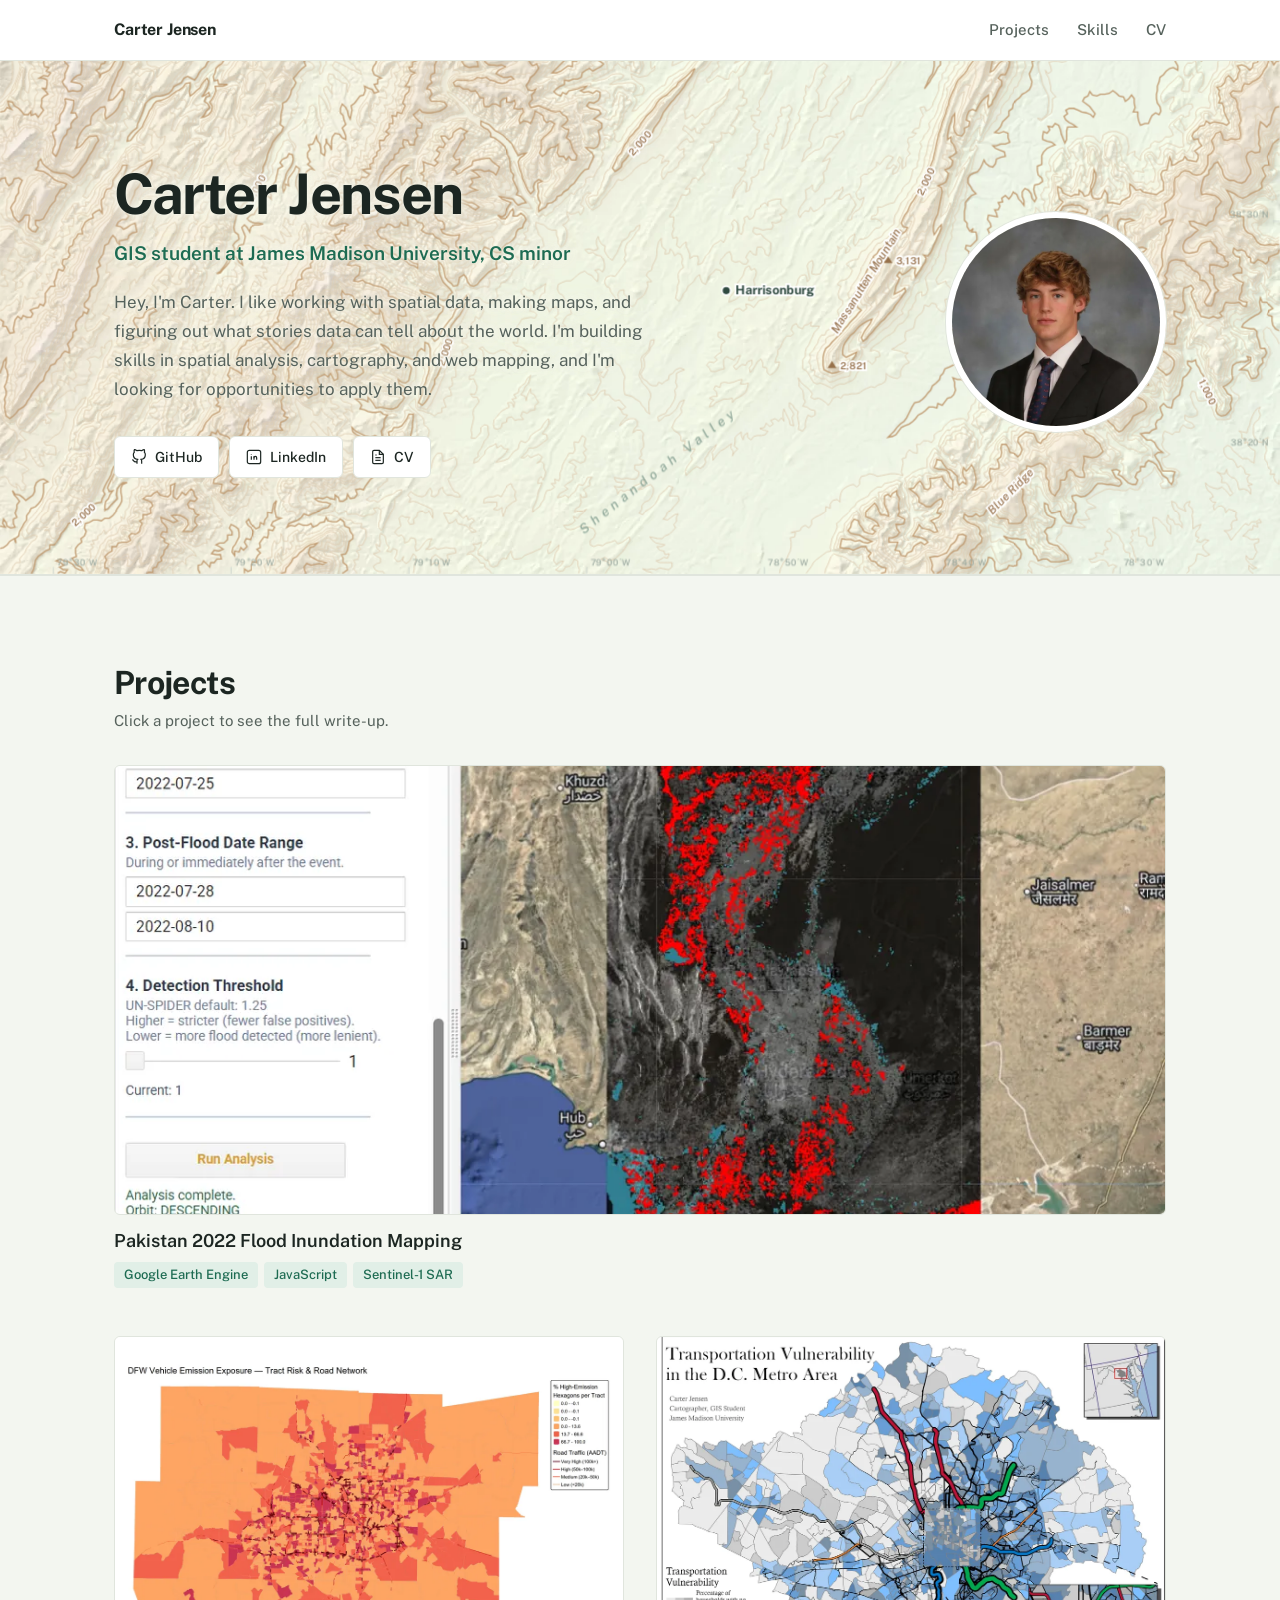
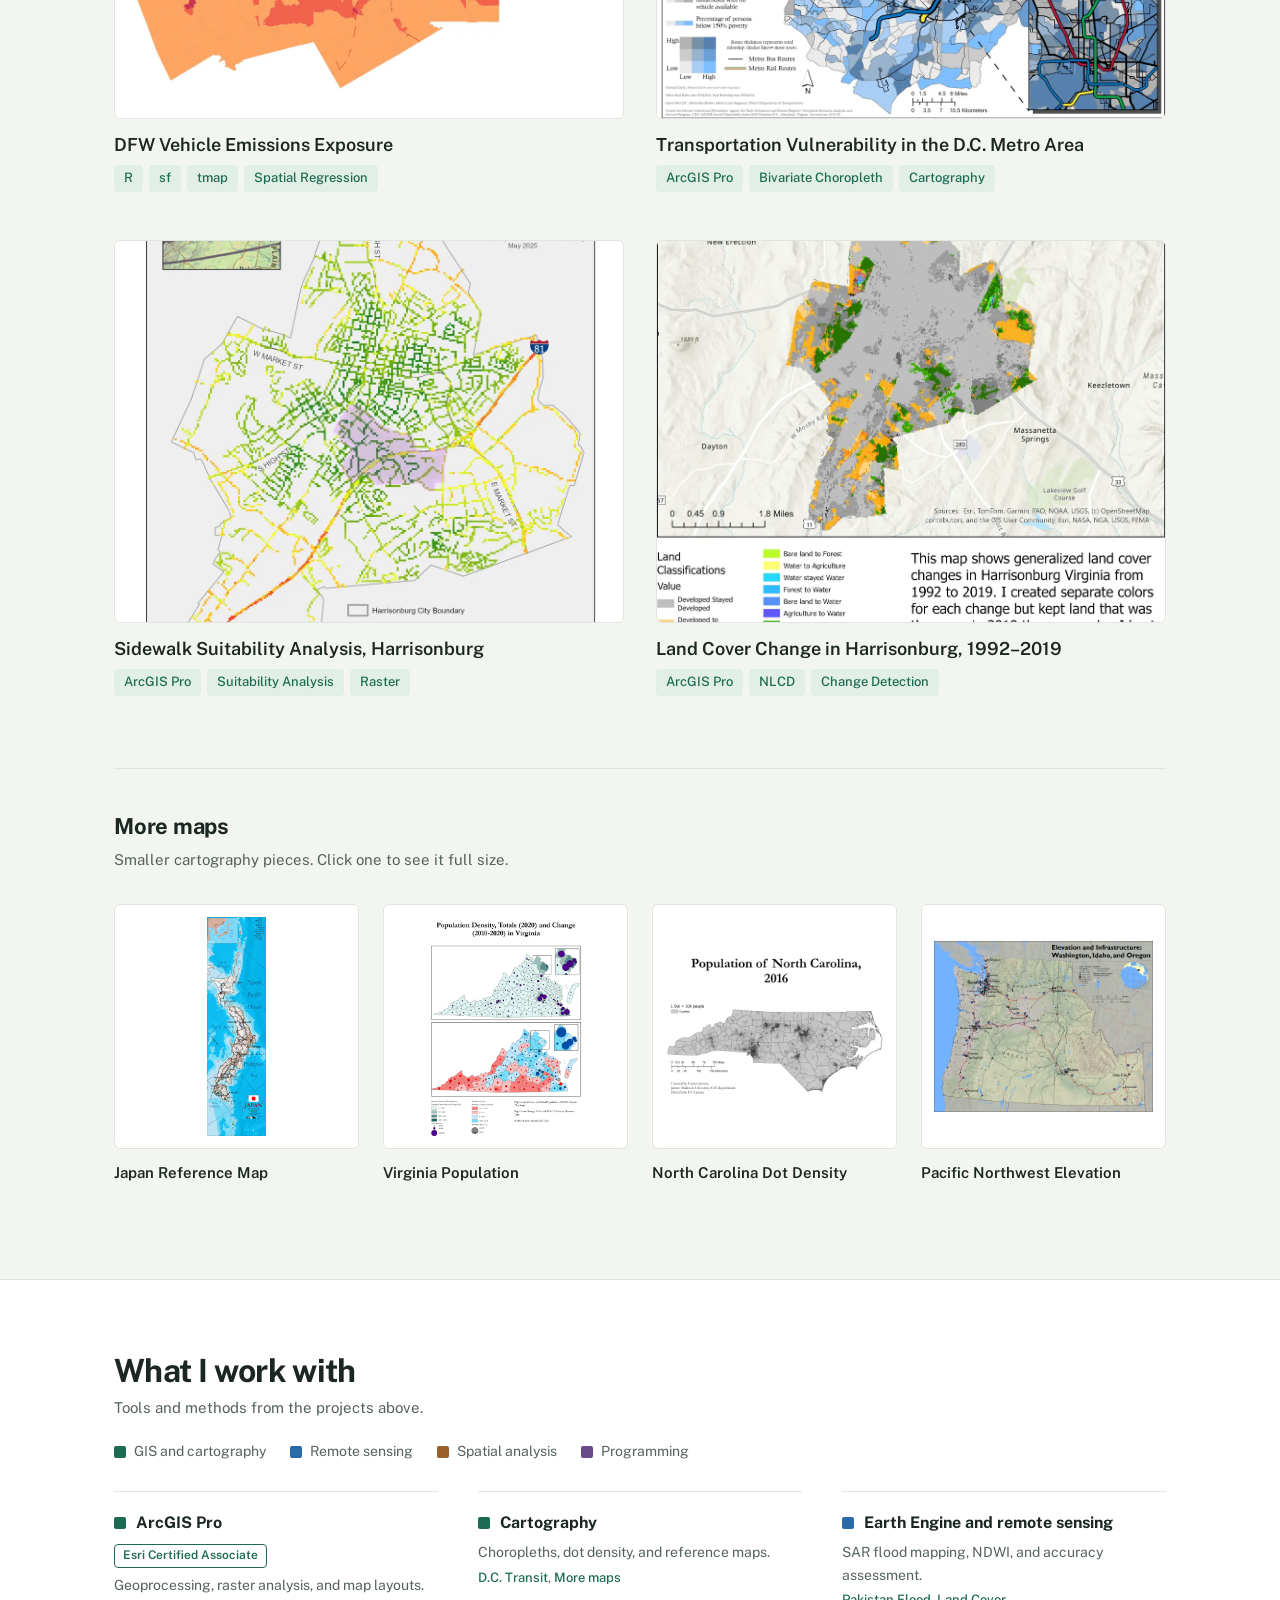
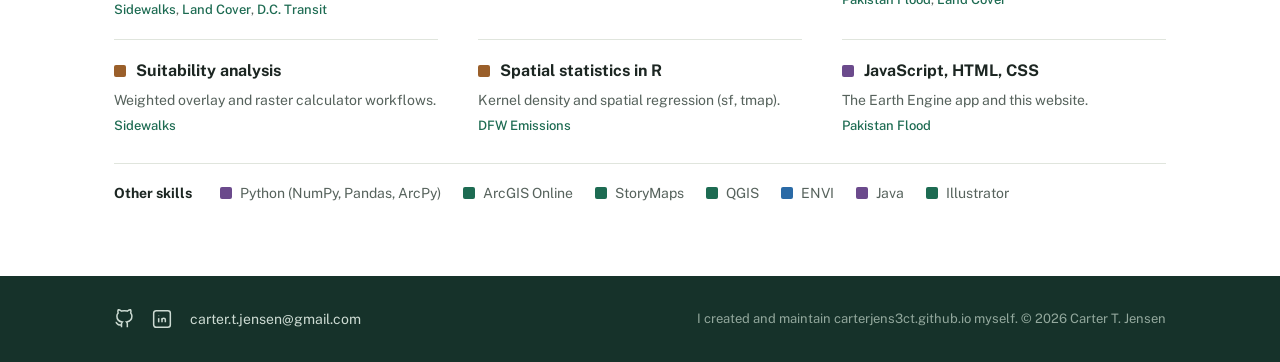
==== commit 1d3244bb: "Loading fixes, mobile ui" ====
--- a/index.html
+++ b/index.html
@@ -8,13 +8,34 @@
   <!-- Stylesheet -->
   <link rel="stylesheet" href="style.css" />
 
+  <!-- Page description, tab icon, and browser UI color -->
+  <meta name="description" content="Carter Jensen, GIS student at James Madison University. Maps, spatial analysis, remote sensing, and web mapping projects." />
+  <meta name="theme-color" content="#1d6b52" />
+  <link rel="icon" href="assets/favicon.svg" type="image/svg+xml" />
+
+  <!-- Link preview when the site is shared (LinkedIn, iMessage, Slack, etc.) -->
+  <meta property="og:type" content="website" />
+  <meta property="og:title" content="Carter Jensen | GIS Portfolio" />
+  <meta property="og:description" content="Carter Jensen, GIS student at James Madison University. Maps, spatial analysis, remote sensing, and web mapping projects." />
+  <meta property="og:url" content="https://carterjens3ct.github.io/" />
+  <meta property="og:image" content="https://carterjens3ct.github.io/assets/og-image.jpg" />
+  <meta name="twitter:card" content="summary_large_image" />
+
+  <!-- Connect to Google Fonts early so the font shows up faster -->
+  <link rel="preconnect" href="https://fonts.googleapis.com" />
+  <link rel="preconnect" href="https://fonts.gstatic.com" crossorigin />
+
   <!-- Google Font: Public Sans -->
   <link
     href="https://fonts.googleapis.com/css2?family=Public+Sans:wght@400;500;600;700&display=swap"
     rel="stylesheet"
   />
+
 </head>
 <body>
+
+  <!-- Skip link: hidden until focused with Tab, jumps past the nav -->
+  <a class="skip-link" href="#main">Skip to content</a>
 
   <!-- =============================================
        SECTION: Navigation Bar
@@ -32,11 +53,11 @@
         <li><a href="assets/carter-jensen-cv.pdf" target="_blank" rel="noopener noreferrer">CV</a></li>
       </ul>
 
-      <!-- Site name (plain text, not a link) -->
-      <span class="nav-name">Carter Jensen</span>
+      <!-- Site name (links back to the home page) -->
+      <a href="index.html" class="nav-name">Carter Jensen</a>
 
       <!-- Hamburger button — only shows on mobile -->
-      <button class="hamburger" id="hamburger" aria-label="Open menu">
+      <button class="hamburger" id="hamburger" aria-label="Menu" aria-controls="navLinks" aria-expanded="false">
         <span></span>
         <span></span>
         <span></span>
@@ -44,6 +65,8 @@
 
     </div>
   </nav>
+
+  <main id="main">
 
 
   <!-- =============================================
@@ -62,167 +85,167 @@
     <svg class="hero-contours" viewBox="0 0 1440 640" preserveAspectRatio="xMidYMax slice" aria-hidden="true">
     <image class="topo-relief" href="assets/hero-relief.webp" width="1440" height="640"/>
     <g>
-<path class="topo-line" pathLength="1" style="animation-delay:0.21s" d="M1439 534L1439 539L1435 536L1433 531L1434 527L1429 528L1430 523L1427 520L1426 515L1423 511L1423 506L1425 501L1424 496L1426 491L1427 486L1423 488L1420 492L1415 491L1412 487L1410 483L1410 478L1410 473L1412 469L1416 466L1418 461L1416 456L1418 452L1414 454L1411 458L1409 462L1407 467L1406 472L1404 476L1403 481L1398 480L1394 479L1397 482L1397 487L1402 488L1400 493L1404 491L1404 495L1408 499L1412 501L1412 506L1411 511L1411 515L1407 513L1404 510L1398 510L1395 508L1391 504L1387 501L1385 497L1381 495L1377 498L1377 503L1379 507L1382 510L1387 511L1390 515L1392 520L1396 518L1400 522L1401 527L1406 528L1403 532L1404 537L1409 539L1404 540L1407 544L1407 550L1404 546L1399 544L1394 545L1393 541L1392 536L1389 532L1385 531L1381 527L1380 522L1378 527L1374 527L1369 525L1373 528L1375 532L1374 537L1379 537L1382 540L1384 545L1387 549L1384 552L1382 549L1378 545L1375 542L1370 544L1365 543L1360 541L1356 537L1357 542L1359 546L1363 549L1365 553L1361 555L1364 559L1368 559L1365 563L1366 568L1370 564L1374 563L1378 566L1379 571L1382 567L1386 568L1391 570L1390 575L1392 579L1387 580L1385 584L1386 589L1382 591L1377 591L1381 594L1383 598L1385 602L1388 598L1391 594L1394 591L1397 587L1401 583L1405 585L1408 581L1413 581L1417 578L1419 582L1414 582L1415 587L1410 585L1409 590L1405 590L1402 594L1398 597L1403 598L1407 601L1411 601L1416 600L1416 604L1411 606L1412 611L1414 615L1412 619L1410 623L1405 623L1402 619L1402 624L1406 628L1410 631L1414 633L1409 634L1405 630L1405 635L1408 638L1410 639"/>
-<path class="topo-line" pathLength="1" style="animation-delay:0.21s" d="M1335 639L1338 636L1337 632L1341 630L1345 626L1346 621L1347 617L1352 618L1356 620L1361 618L1358 616L1354 612L1353 608L1356 605L1360 602L1355 601L1351 604L1346 603L1349 599L1345 597L1346 592L1349 589L1351 584L1346 586L1342 589L1342 584L1342 579L1341 574L1342 570L1341 566L1337 563L1339 558L1334 560L1332 564L1334 569L1329 567L1325 565L1323 560L1318 558L1319 563L1321 568L1325 570L1327 574L1327 579L1330 583L1330 588L1327 584L1322 584L1320 579L1316 578L1314 573L1313 578L1313 582L1317 585L1317 590L1317 595L1314 592L1312 587L1308 583L1305 580L1302 577L1297 576L1297 581L1298 586L1299 590L1299 595L1300 599L1297 603L1297 608L1292 608L1290 604L1290 599L1286 597L1281 597L1281 592L1281 587L1278 591L1273 591L1275 596L1272 599L1275 602L1271 605L1274 609L1275 613L1276 618L1278 622L1278 627L1275 624L1271 621L1271 616L1266 615L1264 611L1264 606L1261 602L1259 597L1255 594L1251 592L1248 588L1245 592L1249 594L1251 599L1249 603L1244 603L1243 608L1247 612L1242 613L1241 618L1236 616L1232 616L1234 620L1229 623L1225 623L1228 627L1233 626L1237 624L1242 624L1246 627L1247 631L1252 629L1256 631L1253 634L1252 639"/>
-<path class="topo-line" pathLength="1" style="animation-delay:0.26s" d="M1208 0L1204 4L1205 9L1207 13L1210 17L1214 21L1216 25L1212 28L1207 29L1203 27L1198 26L1194 24L1189 25L1184 26L1181 30L1179 35L1180 40L1182 44L1187 44L1191 46L1196 46L1201 47L1196 48L1192 49L1187 51L1182 53L1178 55L1175 58L1171 61L1168 65L1168 69L1169 74L1171 79L1172 84L1173 89L1175 93L1177 97L1179 101L1180 106L1180 111L1179 116L1179 121L1176 125L1172 128L1167 127L1171 130L1175 127L1179 124L1183 121L1184 115L1184 110L1184 105L1188 103L1185 100L1182 96L1182 91L1181 87L1180 82L1177 77L1176 73L1179 77L1183 74L1182 69L1180 64L1185 63L1190 63L1195 64L1199 63L1203 60L1206 56L1209 52L1212 48L1213 43L1215 39L1219 36L1223 33L1226 30L1226 25L1225 20L1224 15L1221 12L1219 7L1219 2L1224 1L1226 0"/>
-<path class="topo-line" pathLength="1" style="animation-delay:0.26s" d="M1439 381L1437 376L1434 372L1431 368L1429 364L1425 362L1421 366L1422 371L1422 375L1424 380L1427 383L1429 388L1429 393L1427 397L1425 401L1424 406L1420 410L1419 414L1420 419L1416 422L1411 423L1406 422L1403 418L1401 414L1396 413L1392 417L1390 422L1388 427L1384 430L1386 434L1390 437L1394 439L1394 443L1390 447L1388 452L1388 456L1385 460L1384 465L1379 466L1374 466L1369 466L1366 461L1365 457L1363 452L1361 447L1358 444L1353 445L1348 445L1346 440L1345 435L1341 434L1339 439L1341 444L1342 448L1344 452L1347 456L1347 461L1342 463L1337 463L1333 461L1333 466L1336 468L1341 470L1344 474L1340 476L1335 475L1331 472L1328 476L1327 480L1322 480L1319 483L1315 481L1310 479L1308 484L1309 489L1307 494L1309 499L1312 502L1316 505L1312 508L1307 509L1307 513L1309 518L1313 521L1318 521L1323 522L1327 525L1326 530L1323 533L1324 538L1321 541L1316 542L1312 543L1307 543L1305 538L1309 536L1306 531L1304 528L1301 523L1299 519L1297 524L1294 527L1290 530L1285 533L1286 537L1283 541L1281 545L1276 545L1271 543L1267 546L1262 546L1257 545L1253 545L1248 544L1243 545L1239 547L1235 549L1231 551L1227 554L1222 556L1224 560L1229 562L1233 565L1229 566L1224 567L1221 570L1223 574L1226 578L1221 579L1216 579L1212 578L1214 582L1218 584L1221 587L1216 588L1211 587L1206 586L1201 586L1196 585L1194 589L1194 594L1190 597L1188 602L1191 605L1195 607L1198 611L1201 615L1203 619L1206 623L1205 627L1200 628L1195 629L1190 631L1186 633L1182 631L1177 632L1173 630L1168 629L1163 626L1159 625L1157 630L1160 634L1161 639L1157 635L1156 639"/>
-<path class="topo-index" pathLength="1" style="animation-delay:0.32s" d="M1009 0L1005 4L1001 6L998 11L993 11L988 9L983 10L979 13L975 15L970 15L965 14L960 14L957 18L953 21L948 22L944 24L942 29L938 31L940 35L944 38L949 39L948 44L953 41L957 39L961 40L965 36L969 34L974 33L979 31L982 27L986 30L990 28L989 32L986 36L982 39L979 43L984 42L988 39L992 36L995 33L995 28L999 25L1004 23L1009 22L1013 21L1018 24L1023 25L1026 21L1031 19L1035 17L1040 15L1044 13L1040 10L1038 6L1040 2L1042 0"/>
-<path class="topo-index" pathLength="1" style="animation-delay:0.32s" d="M1069 0L1065 3L1067 7L1071 7L1074 4L1077 8L1079 12L1082 16L1079 20L1074 19L1070 20L1065 18L1063 21L1060 25L1061 30L1060 34L1063 38L1061 42L1056 43L1054 47L1052 51L1048 54L1049 59L1051 63L1051 68L1050 73L1049 77L1046 81L1044 85L1042 90L1040 94L1043 90L1046 86L1048 82L1051 78L1053 74L1055 70L1058 67L1058 62L1058 57L1060 52L1062 49L1067 47L1071 45L1073 40L1070 36L1069 32L1074 31L1079 32L1083 29L1085 25L1089 23L1091 18L1093 14L1094 9L1092 4L1093 0"/>
-<path class="topo-index" pathLength="1" style="animation-delay:0.32s" d="M1195 0L1195 5L1192 9L1187 11L1186 16L1181 17L1177 19L1172 20L1170 25L1168 29L1165 32L1161 34L1158 30L1153 31L1153 36L1153 41L1158 42L1161 45L1164 48L1165 53L1168 57L1166 61L1161 63L1162 68L1160 73L1158 77L1159 81L1161 86L1160 91L1158 95L1154 98L1150 100L1147 104L1143 107L1140 111L1139 116L1135 119L1135 124L1131 128L1128 131L1126 136L1123 140L1119 143L1124 144L1129 142L1134 144L1134 149L1136 154L1131 156L1126 156L1121 158L1117 158L1120 161L1125 163L1130 165L1131 170L1126 171L1121 173L1120 178L1117 182L1113 181L1109 178L1107 174L1105 179L1103 183L1100 187L1095 189L1091 191L1089 195L1089 200L1092 204L1094 208L1098 212L1093 214L1089 218L1086 222L1086 227L1085 232L1085 237L1085 242L1088 245L1088 249L1091 254L1095 251L1093 255L1098 255L1099 260L1099 264L1095 268L1092 271L1087 270L1086 274L1090 277L1090 282L1091 287L1089 292L1085 293L1088 298L1092 296L1096 293L1099 289L1101 285L1106 283L1108 288L1107 292L1102 295L1101 299L1097 302L1094 306L1090 306L1086 308L1081 310L1083 314L1088 312L1090 316L1091 321L1090 325L1087 328L1089 332L1089 337L1087 341L1086 346L1085 351L1085 356L1081 358L1077 360L1072 361L1067 362L1071 365L1076 364L1081 363L1085 361L1090 363L1087 367L1084 371L1080 374L1077 377L1073 381L1078 380L1082 377L1086 375L1088 371L1092 369L1093 373L1094 377L1090 380L1094 383L1094 387L1098 391L1096 395L1095 400L1092 404L1089 408L1084 408L1080 406L1077 403L1072 405L1068 407L1063 409L1061 414L1058 417L1057 421L1053 425L1049 428L1047 433L1044 436L1041 440L1038 443L1034 446L1029 447L1026 452L1024 456L1022 460L1020 464L1017 468L1013 471L1009 475L1006 479L1003 482L999 486L1004 485L1008 483L1011 479L1014 475L1018 473L1023 471L1027 468L1030 465L1033 461L1037 459L1041 456L1045 452L1050 452L1054 453L1055 448L1060 450L1063 446L1066 442L1070 441L1073 438L1075 433L1074 429L1074 424L1072 419L1077 421L1082 421L1086 424L1091 425L1096 424L1100 422L1105 421L1107 425L1107 420L1110 416L1114 413L1116 409L1117 404L1117 399L1115 395L1116 390L1121 387L1125 385L1121 381L1117 379L1118 374L1121 370L1119 365L1120 360L1121 356L1126 353L1126 349L1130 346L1135 344L1130 343L1125 342L1121 339L1118 335L1119 330L1122 327L1126 330L1128 326L1124 324L1122 319L1121 314L1122 309L1117 307L1121 305L1126 306L1130 308L1135 310L1140 311L1144 313L1149 314L1154 314L1158 312L1156 308L1152 305L1148 302L1145 298L1140 298L1138 293L1133 295L1128 294L1127 289L1124 285L1125 281L1121 279L1120 274L1124 271L1128 269L1124 269L1119 268L1116 264L1113 261L1113 256L1111 252L1115 249L1114 245L1111 241L1112 236L1117 237L1122 238L1121 234L1119 230L1123 230L1125 226L1123 222L1128 221L1127 217L1131 214L1135 218L1138 214L1140 210L1144 213L1146 218L1149 221L1152 225L1152 220L1150 215L1150 210L1153 206L1157 208L1160 212L1161 217L1164 221L1166 217L1164 212L1163 207L1164 202L1169 201L1173 198L1172 194L1168 191L1167 186L1167 181L1172 179L1172 174L1172 169L1174 165L1178 161L1182 159L1187 157L1183 154L1178 153L1173 151L1173 147L1174 142L1178 144L1181 140L1179 136L1184 137L1187 133L1191 135L1193 140L1194 145L1196 150L1198 155L1200 151L1200 146L1200 141L1201 137L1206 137L1211 137L1207 134L1203 132L1199 129L1197 125L1201 122L1199 118L1203 116L1208 116L1213 118L1217 120L1222 121L1227 123L1230 126L1232 122L1229 118L1226 114L1222 111L1218 108L1220 104L1224 102L1226 97L1229 101L1234 102L1238 100L1243 100L1248 99L1252 96L1256 99L1259 102L1264 103L1266 108L1270 105L1273 101L1276 105L1276 110L1277 115L1275 120L1280 120L1280 125L1281 130L1283 135L1288 133L1292 133L1294 128L1296 124L1300 121L1304 123L1306 119L1305 114L1302 110L1301 105L1301 100L1302 96L1302 91L1304 86L1305 81L1309 78L1312 74L1316 71L1320 70L1325 73L1325 68L1322 63L1323 58L1328 56L1332 53L1336 54L1341 55L1345 57L1349 59L1352 63L1351 59L1351 54L1353 49L1357 47L1354 43L1351 40L1347 36L1350 33L1353 28L1358 27L1362 26L1366 22L1369 18L1373 15L1376 11L1379 7L1378 2L1378 0"/>
-<path class="topo-index" pathLength="1" style="animation-delay:0.32s" d="M1439 366L1435 364L1432 360L1431 355L1431 350L1426 348L1428 343L1432 341L1428 337L1425 334L1420 334L1418 329L1417 334L1418 339L1419 344L1416 347L1412 349L1407 352L1403 355L1399 358L1397 362L1402 363L1407 364L1411 364L1414 367L1414 372L1416 377L1417 381L1418 386L1423 386L1425 391L1423 395L1420 397L1421 402L1417 406L1415 410L1416 415L1413 419L1408 420L1406 416L1404 411L1400 410L1395 410L1399 407L1403 404L1407 401L1407 396L1403 395L1405 399L1401 401L1396 401L1391 402L1387 405L1386 410L1386 415L1387 420L1384 424L1380 427L1376 429L1379 433L1381 437L1385 439L1386 444L1384 449L1385 454L1382 458L1379 461L1374 462L1370 460L1368 456L1369 451L1368 446L1364 443L1362 439L1359 435L1360 430L1358 425L1356 421L1354 417L1351 413L1349 408L1346 404L1345 399L1341 401L1336 400L1336 404L1340 408L1338 412L1335 416L1331 419L1330 424L1330 428L1328 433L1327 438L1323 441L1320 444L1319 449L1318 453L1313 452L1309 448L1305 452L1306 456L1308 461L1306 465L1302 467L1300 471L1301 476L1296 478L1293 481L1288 481L1283 482L1286 485L1290 489L1295 489L1299 492L1301 496L1304 500L1308 503L1303 503L1299 506L1301 510L1304 514L1306 519L1308 524L1313 524L1318 524L1322 525L1320 530L1320 535L1318 539L1315 536L1313 532L1308 529L1306 525L1303 521L1301 517L1297 514L1292 512L1289 515L1288 519L1283 519L1283 524L1279 526L1277 531L1280 534L1278 539L1274 539L1269 537L1266 534L1262 530L1258 528L1260 524L1256 522L1251 523L1253 527L1255 531L1260 534L1262 538L1259 541L1254 540L1249 539L1245 539L1240 538L1235 538L1232 541L1229 545L1225 549L1221 552L1216 553L1211 551L1206 552L1207 557L1210 560L1210 565L1211 570L1208 574L1207 578L1205 583L1200 582L1197 578L1194 574L1193 569L1188 570L1183 571L1180 567L1179 562L1175 560L1175 564L1176 569L1178 573L1182 575L1187 577L1186 583L1183 587L1178 588L1175 592L1178 596L1178 601L1180 605L1185 607L1190 608L1193 612L1197 615L1201 619L1202 624L1197 625L1192 626L1187 626L1182 626L1178 623L1173 623L1168 625L1166 620L1163 617L1162 612L1158 610L1155 606L1154 601L1149 601L1144 600L1139 600L1134 599L1129 597L1132 600L1136 603L1141 605L1144 609L1147 612L1149 617L1148 622L1144 625L1144 630L1140 631L1135 630L1133 634L1129 635L1124 637L1120 636L1119 631L1119 626L1116 622L1112 621L1111 626L1109 630L1106 634L1103 638L1102 639"/>
-<path class="topo-line" pathLength="1" style="animation-delay:0.37s" d="M764 0L766 4L766 9L765 14L770 12L775 11L777 15L778 20L778 24L783 26L783 30L778 29L774 32L769 32L764 34L759 32L754 31L750 33L755 33L758 36L760 40L757 44L762 45L766 47L765 52L763 56L760 60L757 63L756 68L761 66L765 64L769 62L773 59L776 54L778 50L781 46L784 42L788 39L792 36L796 34L801 33L806 34L810 32L814 28L817 25L822 24L824 29L824 34L823 39L828 38L833 37L834 42L833 46L833 51L832 56L830 61L826 65L831 63L835 61L837 57L840 53L844 50L848 46L852 44L856 45L859 49L864 51L868 50L870 54L868 59L867 64L865 68L863 73L860 77L865 77L868 73L868 78L867 83L865 88L863 92L861 96L859 101L856 105L854 109L855 114L851 117L856 119L854 124L850 124L845 124L846 129L850 131L847 135L850 139L855 141L852 145L852 150L852 155L850 160L846 163L845 168L840 168L842 172L839 176L839 181L835 184L830 183L834 186L839 186L837 191L834 194L832 199L828 202L826 207L825 212L824 217L826 213L828 208L831 204L834 201L836 197L840 200L840 205L839 210L843 208L844 203L846 199L845 194L849 193L853 190L854 185L859 185L860 180L860 176L862 171L864 166L865 162L860 161L860 156L865 156L863 152L864 147L867 144L870 148L872 143L874 138L873 134L876 131L875 126L880 124L878 120L879 115L884 115L888 112L891 116L890 121L887 125L889 129L886 133L886 138L885 143L884 147L882 152L881 157L879 162L882 160L886 156L888 152L889 147L891 143L894 139L895 134L899 131L900 126L898 122L900 118L902 113L905 109L904 104L907 100L906 95L907 90L910 93L913 89L915 85L916 80L917 76L919 71L923 68L927 65L931 68L929 72L926 76L929 80L925 83L924 88L921 92L918 96L921 100L921 105L921 110L921 115L921 119L925 119L929 115L930 110L932 105L935 101L938 97L941 94L945 91L948 87L953 84L954 79L957 83L956 87L953 91L950 94L948 99L944 101L940 104L943 109L940 113L937 116L935 120L934 125L930 124L925 126L920 125L920 130L916 133L914 138L912 142L911 147L910 152L913 155L912 160L908 162L905 166L904 171L902 176L906 173L909 169L913 166L917 163L922 162L926 158L927 153L929 149L934 147L938 148L943 149L940 145L945 144L949 141L950 146L947 149L944 153L941 157L938 160L936 164L932 167L929 171L925 176L930 174L934 172L933 176L931 180L930 185L926 188L927 194L927 199L923 203L921 207L917 210L914 207L914 202L911 205L906 208L907 213L907 218L904 222L901 226L899 230L898 235L900 239L902 235L906 231L910 232L912 227L915 232L920 230L924 226L928 223L928 218L934 217L938 213L940 209L945 208L948 204L948 209L945 213L943 218L947 218L951 214L956 212L958 217L961 220L963 225L960 229L958 234L955 237L953 242L958 241L959 236L962 232L966 230L969 226L971 221L972 216L967 219L964 216L963 211L966 207L968 203L969 198L968 193L972 190L976 190L979 187L983 184L986 181L986 176L990 179L993 175L996 171L1000 169L1005 171L1003 175L999 179L997 184L1002 183L1005 179L1009 182L1005 185L1004 190L1009 188L1011 184L1013 179L1010 175L1012 170L1015 174L1015 179L1015 184L1019 181L1019 176L1020 171L1024 167L1021 163L1023 158L1021 153L1022 149L1027 148L1031 144L1026 143L1029 139L1034 138L1035 133L1036 128L1039 124L1037 120L1035 115L1040 114L1042 119L1046 117L1049 113L1050 109L1052 105L1054 101L1056 96L1056 91L1057 86L1060 83L1060 77L1064 74L1065 70L1068 66L1068 61L1071 57L1075 54L1078 50L1083 49L1084 44L1081 40L1085 37L1089 35L1093 33L1097 30L1100 26L1100 21L1104 17L1107 13L1108 8L1109 3L1109 0"/>
-<path class="topo-line" pathLength="1" style="animation-delay:0.37s" d="M902 0L900 4L896 6L892 9L890 14L888 19L887 24L883 27L880 30L879 35L876 40L873 36L873 31L868 30L864 33L859 34L854 35L854 30L856 25L857 20L853 22L850 26L846 29L843 26L843 21L839 23L835 23L830 22L825 22L822 18L820 14L819 9L820 4L821 0"/>
-<path class="topo-line" pathLength="1" style="animation-delay:0.37s" d="M1189 0L1187 4L1182 6L1179 10L1174 12L1169 13L1165 15L1161 15L1157 17L1152 19L1151 23L1146 24L1144 28L1142 32L1142 37L1145 40L1148 44L1145 48L1149 51L1152 54L1152 59L1153 64L1154 69L1152 73L1150 77L1149 82L1146 87L1145 91L1141 93L1140 98L1137 101L1135 106L1131 109L1128 113L1126 117L1126 122L1122 124L1121 129L1117 132L1114 136L1112 140L1109 143L1107 147L1106 152L1102 154L1098 151L1095 155L1092 159L1091 164L1096 162L1098 157L1100 161L1097 166L1096 171L1095 176L1094 180L1093 185L1090 190L1088 193L1087 199L1088 204L1088 208L1086 213L1086 218L1082 220L1080 224L1079 229L1077 233L1074 237L1075 242L1072 246L1072 251L1070 256L1071 261L1069 265L1067 269L1066 274L1064 279L1064 283L1064 288L1062 293L1061 297L1058 301L1055 305L1053 309L1055 314L1060 312L1064 310L1065 314L1069 318L1072 321L1070 326L1068 330L1063 331L1064 336L1065 341L1062 345L1058 344L1054 340L1053 336L1048 335L1045 339L1040 337L1039 342L1037 346L1033 349L1030 353L1029 358L1028 363L1024 365L1019 367L1018 372L1019 377L1015 380L1011 382L1007 385L1003 387L1008 388L1013 389L1017 391L1022 391L1018 394L1020 398L1023 402L1018 404L1015 408L1013 412L1013 417L1010 420L1005 419L1000 417L997 414L997 419L996 423L992 426L988 427L984 430L980 429L975 431L971 433L967 436L963 437L958 437L954 438L949 438L946 442L942 440L937 442L935 446L932 450L929 447L925 444L921 442L916 443L912 441L914 437L911 433L908 430L904 427L901 424L898 419L899 424L899 429L903 433L904 438L904 442L906 446L903 451L908 452L912 455L917 456L917 461L913 463L909 461L907 466L906 470L906 475L903 479L898 477L899 472L898 467L897 462L898 457L894 454L892 450L888 447L888 452L891 456L893 460L891 464L892 469L893 473L889 472L888 467L886 463L884 459L882 454L881 458L881 463L882 468L879 464L876 468L872 465L867 467L870 471L866 474L862 470L860 475L855 476L859 478L864 479L861 483L857 484L852 484L848 485L845 489L841 486L841 481L837 484L836 489L834 484L834 480L830 483L827 486L827 491L826 496L830 499L826 503L824 507L825 502L822 498L823 493L819 496L815 499L811 501L807 505L805 508L802 512L802 507L801 503L804 499L806 494L802 498L798 502L796 506L793 510L794 514L792 518L788 521L784 519L779 522L775 526L772 529L771 524L773 519L776 515L779 511L777 507L780 503L782 499L778 499L773 500L769 501L770 495L771 490L766 490L766 485L763 481L759 479L756 475L758 470L760 466L764 462L767 458L766 453L768 449L770 444L765 446L763 450L761 454L757 458L753 461L748 462L744 466L741 468L740 463L744 461L749 459L751 455L754 452L757 447L759 443L760 438L759 433L762 429L760 424L761 420L761 414L765 412L770 410L765 408L760 410L757 414L753 416L752 421L748 423L745 426L741 424L739 428L734 428L730 426L728 423L723 420L721 415L723 411L725 407L725 402L724 397L727 393L730 390L732 385L735 381L736 376L732 377L731 382L730 387L727 391L723 394L721 398L722 403L722 408L720 412L719 417L721 421L723 425L727 429L730 433L732 437L732 441L730 446L730 451L730 456L731 460L727 457L725 453L722 450L720 446L715 443L711 440L707 439L703 438L702 433L702 428L702 423L703 418L701 414L699 409L697 405L693 403L691 398L687 401L686 406L681 407L684 410L682 414L679 419L675 416L678 412L673 414L675 419L676 424L674 428L672 433L670 437L666 439L661 437L665 441L667 445L670 442L673 438L676 434L681 433L680 438L685 438L688 442L692 445L697 444L700 448L704 452L700 455L695 452L699 456L701 460L706 461L703 465L699 469L697 473L701 470L704 467L709 465L714 465L717 468L717 473L714 476L712 481L716 478L721 478L724 482L723 487L724 492L724 497L721 501L722 506L719 510L724 512L723 516L719 517L714 517L714 522L719 525L718 530L715 533L710 533L705 532L700 533L695 532L691 531L693 536L698 537L703 537L700 542L695 542L691 541L694 545L695 550L698 545L702 547L706 545L711 546L713 541L718 539L722 537L725 533L725 538L722 542L718 545L723 544L727 541L732 539L735 543L735 548L733 553L730 557L725 559L722 563L722 567L719 571L723 573L726 569L730 567L734 564L737 561L740 556L742 551L745 548L749 545L752 541L757 542L755 547L753 552L758 552L763 552L764 557L761 561L758 564L755 568L751 570L749 575L746 578L751 579L755 576L759 573L763 572L761 576L761 581L758 584L760 588L756 592L753 595L748 597L745 600L740 600L736 599L731 598L734 602L738 605L743 606L748 607L744 609L739 609L742 613L747 614L748 618L753 617L751 622L747 621L742 624L738 625L742 627L747 627L751 627L756 627L756 632L752 635L747 634L742 633L738 635L733 634L728 635L723 634L728 637L733 638L734 639"/>
-<path class="topo-line" pathLength="1" style="animation-delay:0.37s" d="M1439 337L1435 336L1430 332L1425 331L1425 325L1424 321L1421 317L1419 312L1415 316L1417 321L1414 324L1409 324L1411 329L1413 333L1414 338L1417 342L1412 344L1408 347L1404 349L1399 351L1396 354L1391 353L1388 356L1388 361L1392 363L1396 367L1401 367L1406 367L1411 366L1411 371L1408 374L1412 377L1414 382L1414 386L1419 389L1422 392L1418 395L1415 398L1416 403L1413 406L1411 410L1413 414L1410 418L1408 414L1407 409L1407 405L1411 403L1411 398L1409 393L1404 391L1400 389L1397 393L1394 388L1390 387L1391 392L1391 397L1387 399L1384 403L1382 408L1381 413L1380 418L1384 420L1380 424L1376 426L1372 428L1375 433L1377 437L1381 440L1383 444L1381 448L1382 453L1380 457L1376 460L1371 458L1371 453L1374 449L1371 445L1368 442L1365 438L1362 435L1364 430L1365 426L1361 423L1358 419L1357 415L1355 410L1353 406L1351 401L1349 396L1347 392L1347 387L1344 384L1340 386L1335 386L1335 382L1336 377L1335 372L1333 376L1330 379L1330 384L1329 388L1330 393L1331 398L1331 403L1334 407L1331 410L1328 414L1327 419L1326 424L1324 429L1323 433L1319 436L1319 441L1315 444L1310 444L1310 439L1309 434L1307 430L1305 435L1304 440L1299 441L1294 440L1297 443L1301 447L1301 452L1302 456L1299 460L1295 463L1293 467L1293 472L1289 475L1284 474L1280 478L1276 480L1273 484L1278 484L1283 485L1285 490L1288 493L1293 496L1296 499L1297 504L1297 509L1294 506L1289 506L1285 509L1285 514L1280 515L1279 519L1275 522L1271 526L1273 531L1270 534L1266 531L1263 528L1264 523L1264 518L1261 514L1264 510L1259 510L1257 514L1257 519L1252 520L1247 520L1242 520L1237 521L1240 525L1245 525L1249 527L1252 531L1256 534L1259 537L1254 538L1249 537L1244 536L1239 534L1234 534L1230 536L1228 541L1226 545L1222 547L1218 550L1214 549L1211 545L1210 540L1206 543L1203 547L1200 550L1199 555L1202 558L1207 560L1205 565L1207 569L1204 573L1203 578L1199 578L1197 573L1195 569L1193 564L1190 560L1186 564L1183 567L1182 563L1180 558L1177 555L1174 551L1172 546L1170 542L1165 541L1166 546L1166 551L1165 556L1168 560L1169 564L1173 568L1173 573L1177 576L1182 578L1183 582L1180 585L1175 585L1171 582L1166 581L1168 586L1171 589L1172 594L1175 597L1172 601L1174 605L1177 608L1182 610L1187 609L1190 612L1194 615L1198 618L1197 623L1192 624L1187 623L1183 622L1179 619L1174 619L1170 621L1168 617L1167 612L1163 608L1159 606L1160 601L1157 597L1155 593L1150 595L1146 597L1142 594L1138 597L1134 594L1130 592L1127 588L1122 587L1117 586L1113 584L1112 589L1114 594L1114 599L1115 604L1121 603L1125 600L1127 605L1132 606L1137 606L1140 610L1143 613L1145 618L1140 619L1140 624L1136 625L1131 627L1126 629L1122 625L1120 621L1119 617L1117 613L1115 608L1110 611L1107 615L1104 619L1104 624L1103 629L1102 633L1099 636L1095 639L1094 639"/>
-<path class="topo-line" pathLength="1" style="animation-delay:0.37s" d="M877 639L878 634L880 630L882 626L885 623L887 618L889 614L890 609L890 604L889 599L894 598L895 593L890 593L895 592L900 591L902 587L906 585L910 588L913 584L913 579L917 576L921 574L925 572L929 569L929 564L934 566L934 561L937 557L942 556L945 559L945 554L946 549L948 545L952 542L956 540L960 539L964 542L967 539L967 534L969 530L974 529L978 527L983 528L987 530L992 529L997 528L1002 527L1007 527L1012 528L1016 529L1014 525L1015 520L1016 515L1015 510L1019 509L1020 504L1023 500L1027 503L1032 504L1032 499L1031 494L1035 494L1039 490L1044 490L1048 492L1051 488L1051 483L1055 480L1060 478L1062 474L1066 470L1070 467L1074 466L1079 465L1084 465L1088 468L1090 464L1089 459L1092 455L1093 450L1097 447L1098 442L1099 438L1102 433L1106 430L1110 430L1112 435L1116 438L1120 439L1126 439L1130 440L1134 444L1136 448L1136 453L1137 458L1135 462L1139 461L1142 457L1140 453L1142 448L1141 443L1140 438L1135 436L1131 434L1126 433L1122 433L1118 429L1115 426L1113 422L1115 418L1119 415L1121 411L1124 407L1129 405L1134 403L1139 402L1142 405L1143 410L1144 415L1145 420L1148 424L1146 420L1148 415L1149 410L1150 405L1154 405L1159 407L1160 411L1164 414L1169 414L1168 409L1166 405L1163 400L1167 398L1165 394L1166 389L1167 384L1168 380L1170 376L1170 371L1170 366L1172 361L1177 360L1179 355L1182 352L1183 347L1188 346L1193 347L1196 350L1200 353L1201 348L1200 343L1199 339L1201 334L1205 331L1208 327L1211 324L1214 320L1218 316L1219 312L1215 315L1212 319L1210 323L1205 324L1200 322L1196 319L1193 316L1190 313L1186 310L1182 307L1178 303L1175 300L1172 296L1169 292L1167 288L1164 284L1161 280L1159 276L1159 271L1154 270L1151 266L1147 264L1149 260L1146 255L1148 251L1150 247L1154 244L1158 247L1163 246L1161 241L1163 236L1165 232L1165 227L1169 231L1172 235L1175 239L1177 235L1175 230L1174 225L1176 220L1172 218L1171 213L1174 209L1175 205L1180 205L1179 200L1180 196L1177 192L1177 187L1182 187L1182 182L1180 178L1181 173L1184 169L1187 166L1191 162L1196 160L1198 165L1201 169L1203 173L1205 169L1203 165L1201 160L1205 157L1208 153L1212 150L1217 150L1221 147L1226 147L1231 148L1234 152L1238 155L1240 151L1241 146L1246 143L1251 142L1256 142L1261 144L1265 146L1268 149L1269 154L1270 159L1269 164L1268 169L1272 166L1277 164L1276 169L1280 172L1283 175L1283 171L1285 166L1289 162L1294 160L1295 156L1299 153L1304 154L1308 152L1311 148L1316 148L1320 146L1318 141L1315 137L1317 133L1321 130L1325 126L1329 123L1333 126L1338 124L1338 119L1342 115L1341 111L1336 111L1332 113L1328 116L1324 118L1320 120L1316 117L1317 112L1320 108L1321 103L1317 104L1313 107L1308 110L1306 105L1306 101L1309 96L1312 93L1315 89L1319 86L1322 83L1326 79L1330 82L1332 87L1331 91L1329 96L1333 97L1338 97L1338 92L1338 87L1340 83L1343 80L1341 76L1338 79L1333 79L1332 74L1333 69L1336 65L1341 65L1345 62L1346 67L1346 72L1347 76L1352 75L1354 79L1354 84L1353 89L1350 93L1348 97L1352 98L1356 94L1359 90L1361 86L1363 82L1365 77L1369 74L1370 69L1370 64L1372 60L1375 56L1377 51L1377 47L1379 43L1374 43L1369 41L1367 36L1365 32L1367 28L1372 26L1377 25L1382 24L1386 27L1386 32L1390 35L1395 34L1400 33L1404 30L1400 27L1396 25L1394 21L1394 16L1398 13L1403 14L1401 10L1397 8L1392 10L1388 12L1384 8L1385 3L1386 0"/>
-<path class="topo-line" pathLength="1" style="animation-delay:0.37s" d="M1014 51L1015 56L1014 61L1012 65L1009 69L1005 73L1002 77L999 80L997 85L995 89L992 93L989 97L986 101L983 104L980 108L976 111L974 115L972 120L970 125L965 124L961 127L957 129L957 125L958 120L960 116L962 112L965 109L970 107L974 104L976 100L979 96L981 92L985 88L986 84L990 83L994 80L997 76L999 72L1002 68L1003 63L1004 58L1008 55L1012 52L1014 51"/>
-<path class="topo-line" pathLength="1" style="animation-delay:0.43s" d="M712 0L707 2L702 4L697 4L692 6L687 7L682 8L678 8L673 6L669 8L672 12L677 14L682 15L686 13L691 12L696 12L701 12L706 11L711 12L715 14L719 11L724 10L724 15L726 19L730 21L728 26L724 28L719 28L715 30L710 32L715 34L719 36L723 33L728 35L725 38L729 40L729 45L732 49L733 54L732 58L732 63L732 68L733 72L737 68L736 73L732 75L729 79L724 80L719 81L714 79L710 77L711 82L715 85L719 88L723 90L725 95L723 100L718 101L713 102L716 105L716 110L714 114L711 119L716 118L719 114L723 111L726 108L730 104L733 100L737 97L741 94L744 91L748 90L750 85L752 81L756 79L761 76L765 73L769 72L772 68L775 64L779 60L782 56L785 52L788 48L792 44L796 41L800 39L804 37L808 35L812 32L816 28L820 26L822 30L821 35L819 39L817 44L817 49L816 54L815 59L811 61L807 64L809 69L805 73L802 75L799 80L795 83L796 87L800 85L804 82L807 79L812 81L815 83L820 83L821 78L824 74L828 76L831 72L833 68L837 65L840 61L843 57L844 62L842 67L840 71L838 76L835 79L831 81L832 86L831 91L831 95L836 95L837 99L835 104L840 105L840 110L836 113L831 113L828 116L832 119L830 123L828 128L825 131L822 135L827 137L827 142L824 146L820 143L816 144L811 143L812 147L811 152L807 154L803 153L798 154L803 155L803 161L801 165L799 169L797 173L794 177L791 181L790 185L793 190L789 193L786 197L783 194L779 195L777 200L774 203L771 207L776 206L776 211L772 214L767 213L765 218L763 222L761 227L758 231L755 234L753 238L758 238L758 243L757 248L758 252L756 257L757 262L762 261L762 266L761 270L765 273L768 269L772 266L772 271L774 275L776 280L776 285L780 282L785 282L786 287L785 292L790 290L792 286L794 282L798 278L800 274L803 269L807 267L811 264L814 267L816 263L817 258L819 254L824 254L825 249L823 245L826 241L830 245L831 250L831 255L834 258L836 254L836 249L838 244L837 239L841 237L843 241L847 239L849 235L850 230L855 228L857 224L861 222L864 226L864 221L869 219L874 218L879 218L878 223L881 227L885 230L882 234L877 235L880 238L878 243L873 245L868 244L870 248L868 252L863 252L858 253L853 251L848 250L847 255L851 258L856 257L859 261L863 264L867 267L867 272L867 277L865 282L861 280L860 275L857 272L852 272L851 277L851 281L847 280L844 276L841 280L839 284L842 287L840 291L836 291L832 288L827 289L823 287L823 282L821 277L817 279L814 283L811 286L810 291L814 294L815 298L812 302L810 298L805 297L802 301L798 304L796 309L794 314L790 312L788 307L787 303L783 306L781 310L778 313L774 316L772 321L769 324L767 329L764 333L760 330L761 325L762 321L762 316L764 311L763 307L763 302L765 298L769 295L767 290L768 285L766 280L762 279L759 282L757 277L754 274L753 279L748 280L749 275L745 272L744 267L744 262L741 266L740 270L739 275L739 280L738 285L736 289L734 293L733 298L729 300L727 304L730 307L733 311L728 311L729 316L727 321L725 325L721 329L717 331L715 336L712 339L708 337L705 333L706 328L702 325L702 320L697 321L695 325L696 330L695 334L693 330L690 326L687 322L686 318L682 316L680 311L682 306L687 304L692 305L695 301L698 297L701 293L704 289L702 285L704 281L703 276L704 271L706 267L710 264L713 260L716 255L719 252L720 247L716 249L714 253L709 255L707 260L704 263L700 265L698 270L696 274L694 279L691 283L689 287L685 284L682 280L680 276L681 271L677 269L674 264L673 260L671 264L671 269L673 274L668 276L663 274L658 275L662 279L667 278L671 281L676 282L679 286L680 291L680 296L678 300L674 297L669 298L673 302L673 307L672 311L668 307L666 304L661 302L658 299L653 301L649 304L646 307L642 310L637 310L632 312L628 314L627 319L629 324L633 326L635 330L638 334L640 339L642 343L643 347L638 349L635 353L633 358L637 361L632 361L628 361L629 366L627 370L622 371L624 366L622 362L623 357L627 354L624 351L628 348L628 343L626 339L621 341L618 345L616 340L611 338L608 334L607 330L609 325L613 323L613 318L614 313L610 316L606 318L601 321L601 325L599 321L594 321L590 318L586 321L587 325L592 328L596 330L596 335L598 339L596 344L601 345L604 348L602 352L597 351L592 352L587 353L585 357L582 361L581 366L583 370L583 375L582 380L577 379L580 383L585 384L589 386L593 389L588 388L587 392L583 396L582 400L578 397L575 393L571 391L568 388L563 388L559 390L555 392L550 391L545 387L543 384L539 386L543 388L544 393L544 398L541 401L537 398L535 403L531 405L536 407L535 412L533 416L528 417L528 421L533 420L535 425L537 429L536 434L534 438L529 437L532 441L537 441L539 446L536 450L533 454L532 459L533 464L532 469L531 473L530 478L531 483L530 487L535 487L538 484L541 480L541 475L545 472L549 473L549 478L550 483L548 487L545 490L543 495L541 499L538 503L538 508L534 510L533 515L538 513L541 509L545 505L546 501L550 497L555 495L558 493L559 498L564 495L567 499L572 499L569 504L565 508L561 511L558 514L563 513L567 512L572 510L575 506L578 502L583 499L584 494L586 490L591 492L595 489L597 484L601 481L604 479L609 476L611 472L614 468L617 465L618 470L616 474L613 478L610 482L615 483L616 488L612 491L608 494L604 497L600 498L595 498L593 502L589 506L586 509L590 509L594 506L597 509L601 507L606 505L610 508L608 512L604 515L609 513L612 516L612 521L614 525L613 530L611 534L609 530L606 533L605 538L610 537L608 542L606 546L605 551L604 556L602 561L600 565L599 570L603 567L607 564L609 560L612 556L613 551L615 546L620 545L624 542L620 538L625 538L624 533L629 535L630 531L630 526L632 522L633 517L635 513L638 508L640 504L645 504L647 500L646 495L646 491L651 492L653 488L655 484L659 487L658 491L657 496L660 500L656 503L659 508L658 513L653 515L649 513L645 511L640 514L645 516L648 519L646 523L649 527L644 528L645 533L642 536L638 538L635 541L639 544L634 547L630 549L627 554L632 553L636 551L640 554L643 550L647 547L649 543L651 539L656 540L659 536L661 531L666 531L663 535L664 540L660 542L656 545L659 548L660 553L655 554L653 550L653 555L654 559L652 564L648 566L646 570L651 569L656 569L660 567L657 570L653 573L650 577L645 575L647 580L644 583L639 585L634 585L637 589L642 590L646 589L650 587L655 585L658 588L663 587L668 589L670 594L668 599L664 602L664 607L668 609L673 607L678 608L682 605L687 604L692 602L695 606L700 604L704 601L708 598L709 602L706 606L703 611L700 615L697 618L693 622L689 624L684 624L681 621L676 623L681 625L685 627L686 632L683 636L681 639"/>
-<path class="topo-line" pathLength="1" style="animation-delay:0.43s" d="M1179 0L1177 4L1174 7L1168 6L1164 6L1159 4L1155 7L1152 11L1149 15L1145 18L1141 21L1137 24L1134 28L1134 33L1134 38L1139 40L1138 45L1134 48L1130 51L1135 51L1139 52L1143 55L1144 60L1144 65L1145 70L1144 74L1143 79L1139 82L1137 87L1134 91L1133 96L1130 100L1127 104L1124 108L1122 113L1119 117L1117 121L1116 126L1113 130L1111 134L1108 138L1106 143L1103 147L1102 142L1103 137L1099 139L1096 143L1093 147L1092 151L1088 154L1085 158L1082 161L1084 166L1082 170L1080 174L1080 179L1077 183L1077 188L1075 193L1078 190L1081 185L1083 181L1086 178L1089 174L1091 170L1092 175L1090 180L1089 185L1088 189L1086 194L1084 199L1084 203L1082 208L1081 213L1078 217L1077 222L1075 227L1073 231L1071 236L1070 241L1069 246L1067 250L1065 255L1064 259L1062 264L1060 268L1059 272L1057 277L1056 282L1053 286L1052 291L1049 294L1048 299L1044 302L1041 307L1042 311L1043 316L1044 320L1042 325L1037 327L1037 322L1032 324L1030 328L1030 333L1027 337L1026 341L1022 344L1022 349L1019 353L1016 357L1011 359L1008 363L1006 367L1002 370L998 372L994 375L990 379L985 382L981 385L979 389L984 388L989 390L990 395L985 396L985 400L981 404L977 400L972 403L970 407L967 410L964 414L962 419L959 422L954 424L950 426L945 426L940 428L936 431L932 429L928 427L923 425L919 426L915 424L912 419L910 415L907 411L903 409L903 404L903 399L906 395L906 390L907 386L910 382L912 377L914 373L916 368L920 364L922 361L917 361L912 361L913 356L909 359L905 360L903 364L898 362L896 358L892 360L890 365L893 369L890 372L885 372L882 376L880 380L878 385L875 388L875 393L873 397L872 402L877 401L876 406L874 410L870 414L866 416L863 413L863 408L858 407L858 402L856 398L852 401L850 405L847 410L844 413L843 408L846 404L846 399L841 401L839 405L835 404L831 407L828 410L825 406L829 403L831 399L833 394L829 395L826 399L821 397L817 395L814 399L814 404L815 409L810 410L805 412L800 412L798 408L795 405L798 401L803 402L807 399L804 396L807 393L812 390L811 386L812 381L816 378L812 375L808 373L808 368L812 368L817 371L821 374L822 369L822 364L820 360L817 356L815 352L819 349L824 350L825 346L827 342L832 341L836 344L840 341L839 336L844 337L848 340L851 336L854 332L859 331L864 329L867 325L870 322L875 321L880 320L885 320L888 324L887 328L884 332L888 330L891 326L893 322L895 317L897 313L898 308L901 304L906 303L908 307L908 311L911 308L910 303L909 298L908 293L910 289L914 287L915 292L914 297L913 302L918 303L923 302L925 297L927 293L930 289L933 293L936 289L940 290L941 285L942 280L944 276L942 271L946 274L949 271L952 274L951 279L955 277L957 273L953 269L954 264L957 260L962 257L961 262L960 267L962 271L965 267L967 263L971 263L976 261L979 258L982 254L985 251L990 250L993 246L990 242L985 240L980 241L981 237L986 236L988 232L987 227L992 227L996 225L1001 223L1006 222L1008 218L1011 213L1014 210L1016 205L1019 202L1023 199L1025 194L1026 190L1027 185L1032 182L1032 177L1034 173L1034 168L1035 163L1037 159L1035 154L1038 151L1040 146L1043 143L1046 138L1045 133L1048 129L1051 126L1053 122L1055 117L1056 112L1058 108L1060 103L1061 98L1062 93L1063 88L1067 85L1067 80L1070 77L1073 73L1074 68L1078 66L1079 62L1082 59L1086 55L1090 52L1090 47L1092 43L1093 38L1098 36L1101 32L1104 29L1107 25L1108 20L1112 19L1114 14L1113 9L1114 4L1115 0"/>
-<path class="topo-line" pathLength="1" style="animation-delay:0.43s" d="M1439 169L1437 165L1434 168L1433 173L1433 178L1432 183L1436 185L1436 190L1433 194L1430 197L1426 201L1430 204L1432 209L1435 213L1436 218L1431 219L1427 217L1423 214L1418 215L1414 216L1411 220L1407 223L1403 223L1398 226L1403 227L1408 227L1413 224L1418 224L1423 226L1426 229L1427 234L1427 239L1424 242L1420 245L1416 247L1415 252L1418 255L1421 259L1426 259L1431 261L1435 263L1439 261"/>
-<path class="topo-line" pathLength="1" style="animation-delay:0.43s" d="M1439 334L1435 333L1431 329L1427 326L1429 321L1425 319L1422 315L1423 310L1423 305L1422 300L1419 304L1417 308L1414 312L1412 316L1414 321L1410 322L1406 319L1403 323L1404 328L1408 330L1411 335L1413 339L1409 343L1405 346L1400 346L1395 348L1391 345L1386 348L1383 352L1383 357L1385 361L1387 365L1392 367L1396 369L1401 370L1406 369L1405 374L1407 378L1412 380L1411 385L1413 389L1418 391L1415 395L1411 393L1407 389L1403 388L1401 384L1400 379L1397 375L1393 372L1388 370L1384 367L1387 372L1391 374L1391 379L1389 384L1387 388L1388 393L1384 396L1382 401L1380 405L1379 410L1378 415L1377 420L1375 424L1370 426L1371 431L1373 435L1375 439L1379 442L1379 447L1379 452L1377 457L1372 456L1374 452L1376 447L1373 444L1370 439L1368 434L1366 430L1368 426L1366 421L1363 417L1359 414L1357 410L1356 405L1356 400L1353 397L1351 392L1352 387L1353 383L1348 381L1343 380L1339 383L1338 378L1339 373L1340 369L1342 365L1340 361L1341 356L1340 351L1339 356L1337 360L1335 364L1331 368L1331 373L1328 377L1328 381L1328 386L1322 386L1318 386L1322 390L1326 392L1329 396L1329 401L1330 406L1327 410L1325 415L1323 419L1323 424L1321 428L1318 432L1315 436L1312 433L1309 429L1308 424L1303 423L1301 428L1304 432L1302 436L1297 438L1293 435L1288 435L1283 435L1286 438L1290 441L1294 444L1298 447L1299 451L1299 456L1295 459L1291 461L1288 465L1284 467L1280 469L1278 473L1275 477L1271 479L1269 484L1269 489L1274 489L1278 487L1282 490L1285 494L1289 497L1292 500L1288 503L1283 503L1278 501L1274 499L1269 499L1265 496L1260 494L1256 490L1252 487L1250 483L1246 480L1245 485L1247 489L1247 494L1251 497L1256 500L1260 502L1261 506L1257 508L1255 513L1255 517L1250 519L1245 518L1241 516L1237 518L1233 516L1228 516L1227 521L1231 523L1234 526L1239 527L1244 527L1248 529L1250 533L1245 534L1240 532L1235 532L1230 533L1227 536L1225 541L1222 544L1218 547L1214 546L1213 541L1210 537L1207 533L1204 537L1203 542L1200 545L1197 549L1196 553L1197 557L1201 561L1202 565L1202 570L1201 575L1198 571L1196 566L1195 561L1192 558L1187 558L1183 558L1180 554L1177 550L1175 545L1174 541L1173 536L1170 532L1168 529L1163 531L1159 534L1160 538L1159 543L1163 545L1163 550L1160 554L1159 559L1163 560L1167 564L1168 569L1170 573L1174 576L1178 578L1179 583L1174 582L1170 579L1166 577L1161 578L1163 583L1164 587L1168 590L1169 595L1169 600L1168 605L1172 607L1175 611L1180 612L1185 611L1189 615L1193 617L1194 621L1189 622L1184 620L1181 617L1176 616L1171 618L1170 613L1168 609L1164 605L1163 601L1159 598L1157 593L1155 589L1150 590L1147 594L1145 590L1140 591L1136 591L1132 588L1129 584L1125 583L1120 582L1115 580L1112 576L1109 580L1104 581L1107 584L1109 588L1109 593L1112 597L1111 602L1109 606L1107 610L1103 614L1100 618L1098 622L1100 627L1100 632L1096 635L1092 637L1088 639"/>
-<path class="topo-line" pathLength="1" style="animation-delay:0.43s" d="M651 639L652 635L650 630L650 625L646 623L644 628L641 631L636 632L634 636L629 637L625 635L629 632L632 629L634 625L630 626L626 629L623 625L624 620L625 616L628 612L629 607L625 611L621 615L617 617L616 612L618 608L620 603L616 606L611 607L609 611L604 613L600 615L595 617L590 619L587 622L582 623L578 623L576 619L575 614L572 618L570 623L566 622L562 625L560 630L555 632L551 630L550 625L546 624L543 620L538 618L538 613L541 609L542 604L537 606L532 606L535 610L533 614L528 615L525 618L530 617L534 620L538 623L540 627L545 628L546 633L550 635L553 639L553 639"/>
-<path class="topo-line" pathLength="1" style="animation-delay:0.43s" d="M907 639L910 635L913 631L915 627L918 624L922 621L926 618L930 615L935 614L934 610L935 605L936 600L938 596L940 592L942 587L941 583L945 580L948 576L952 573L955 570L958 566L962 563L964 559L969 556L973 554L977 552L979 548L983 545L987 542L992 542L995 538L1000 537L1004 536L1009 534L1014 536L1014 541L1015 546L1018 550L1018 555L1019 560L1021 564L1023 569L1024 564L1022 559L1022 555L1022 550L1020 545L1017 541L1019 536L1018 532L1023 529L1026 526L1030 524L1034 522L1038 521L1043 520L1043 515L1043 510L1046 506L1048 502L1051 498L1055 501L1058 505L1058 500L1056 495L1057 491L1059 486L1062 482L1065 478L1069 478L1072 474L1077 474L1081 472L1085 470L1088 474L1091 478L1095 480L1096 485L1100 489L1100 494L1101 499L1104 495L1104 489L1106 485L1103 481L1102 476L1097 474L1093 471L1096 466L1095 461L1098 458L1102 455L1101 451L1102 446L1103 441L1105 436L1109 438L1110 442L1115 443L1120 442L1125 443L1129 442L1130 447L1130 452L1132 456L1128 458L1127 463L1125 467L1124 471L1122 476L1120 480L1117 484L1116 489L1112 493L1110 497L1109 501L1112 498L1116 494L1119 491L1122 487L1126 483L1129 480L1134 480L1135 475L1139 474L1143 472L1147 470L1148 465L1152 462L1157 462L1161 464L1161 459L1159 455L1162 452L1165 448L1167 443L1166 439L1161 438L1162 433L1167 431L1172 431L1172 436L1177 434L1179 429L1182 425L1183 420L1186 416L1191 415L1191 410L1187 408L1182 406L1178 404L1176 400L1181 400L1186 402L1184 397L1181 393L1180 388L1182 384L1186 381L1189 377L1193 376L1198 377L1197 372L1194 368L1195 363L1197 359L1202 359L1207 359L1211 362L1212 357L1215 353L1216 349L1218 344L1220 340L1225 340L1229 342L1227 338L1223 335L1218 335L1215 338L1214 343L1212 348L1211 352L1206 353L1204 348L1204 343L1205 338L1208 334L1210 330L1213 326L1215 321L1219 319L1224 317L1225 312L1226 308L1230 305L1233 301L1237 299L1238 304L1242 307L1246 305L1249 302L1250 297L1254 294L1249 294L1245 297L1241 297L1238 293L1238 289L1234 287L1234 282L1230 283L1229 287L1226 292L1227 296L1223 298L1219 302L1217 306L1215 310L1213 314L1210 318L1207 322L1202 321L1200 317L1197 312L1196 308L1193 303L1189 301L1187 297L1184 293L1181 288L1178 284L1177 279L1174 275L1171 271L1170 266L1173 262L1176 258L1173 254L1172 249L1176 246L1181 244L1186 243L1181 242L1179 237L1179 232L1179 227L1181 223L1181 218L1180 213L1183 209L1184 204L1184 199L1183 194L1185 190L1190 190L1186 187L1185 182L1185 177L1188 173L1191 169L1194 165L1197 169L1199 173L1201 177L1200 182L1204 185L1204 190L1205 195L1208 191L1208 186L1211 182L1210 177L1214 174L1210 171L1208 166L1204 163L1207 160L1210 157L1215 154L1216 158L1219 163L1219 168L1219 173L1222 169L1224 164L1223 159L1221 155L1225 153L1230 155L1234 157L1237 161L1239 166L1238 171L1240 176L1242 180L1247 181L1249 177L1245 175L1242 171L1243 167L1243 161L1243 157L1245 152L1249 149L1252 146L1257 148L1259 152L1261 157L1262 161L1260 166L1262 171L1262 175L1266 178L1269 181L1271 185L1275 190L1277 186L1282 187L1287 188L1285 184L1289 182L1291 177L1288 173L1288 168L1291 165L1296 165L1299 169L1303 173L1305 169L1306 164L1304 160L1308 158L1313 155L1317 156L1322 158L1327 160L1332 159L1331 154L1331 149L1331 144L1327 141L1323 138L1320 134L1323 130L1327 127L1329 132L1332 136L1333 141L1337 138L1341 134L1344 130L1346 126L1345 121L1347 117L1351 115L1356 115L1361 116L1362 111L1360 107L1360 102L1362 98L1362 93L1363 89L1365 84L1369 82L1372 77L1375 73L1379 71L1383 67L1384 62L1385 57L1385 52L1381 49L1382 44L1387 46L1390 50L1395 51L1398 47L1403 46L1405 42L1408 38L1411 35L1413 30L1415 26L1420 24L1423 21L1425 17L1425 12L1421 9L1418 14L1413 13L1409 10L1407 5L1402 5L1399 2L1395 5L1391 8L1389 3L1390 0"/>
-<path class="topo-line" pathLength="1" style="animation-delay:0.43s" d="M843 293L845 298L849 296L851 300L850 305L848 309L849 314L848 319L852 316L854 321L851 325L850 329L846 332L842 332L843 328L846 324L841 325L836 325L832 327L829 330L825 332L820 334L821 329L824 325L827 321L829 317L830 312L833 308L836 304L837 300L839 295L843 293"/>
-<path class="topo-line" pathLength="1" style="animation-delay:0.43s" d="M597 416L596 421L594 426L591 429L589 434L586 438L591 440L592 445L593 440L595 435L597 431L597 436L601 438L603 442L606 447L602 450L602 455L597 456L593 459L588 457L586 462L589 466L583 466L579 467L576 463L571 464L570 469L565 470L564 475L560 477L556 476L555 471L556 466L559 463L562 459L565 456L569 454L573 452L571 447L576 447L578 452L579 447L576 443L581 442L578 438L583 436L584 431L587 428L591 425L593 420L596 417L597 416"/>
-<path class="topo-line" pathLength="1" style="animation-delay:0.43s" d="M835 421L833 426L838 426L842 425L841 430L839 435L836 438L831 441L827 443L824 447L824 442L819 443L814 443L810 445L805 447L803 450L798 452L800 447L803 444L798 442L802 440L807 440L806 435L803 432L805 428L810 430L811 425L815 424L820 425L825 424L830 422L834 421L835 421"/>
-<path class="topo-line" pathLength="1" style="animation-delay:0.48s" d="M399 0L395 2L400 3L401 8L397 12L395 16L391 17L387 21L385 25L382 29L382 34L378 37L373 36L368 38L365 41L363 46L360 49L359 54L360 59L360 63L361 68L359 73L360 78L363 75L364 70L367 66L367 61L366 56L369 52L372 48L377 47L381 49L385 49L389 47L392 43L392 38L394 34L397 30L399 26L402 23L405 19L409 16L409 11L410 6L415 7L419 11L422 7L427 6L427 1L427 0"/>
-<path class="topo-line" pathLength="1" style="animation-delay:0.48s" d="M659 0L658 5L654 7L650 10L647 14L644 18L641 22L639 27L639 32L642 28L644 23L648 21L652 18L657 17L661 15L666 13L671 14L676 15L678 20L678 25L679 30L677 34L681 31L682 26L683 21L684 16L688 14L693 14L698 13L702 14L707 14L709 18L708 23L706 27L703 31L698 31L697 35L701 36L704 40L709 40L714 42L718 44L720 49L720 54L721 58L723 63L724 68L722 73L719 77L714 75L710 74L710 68L705 67L704 71L699 69L695 65L691 68L690 72L686 74L682 77L678 79L674 81L670 83L666 85L671 85L675 84L680 83L684 81L688 78L693 77L698 77L702 79L699 83L694 84L690 86L686 89L690 89L695 88L700 88L705 87L710 87L715 89L716 94L713 98L709 96L704 96L700 92L695 92L692 96L690 101L692 105L690 109L689 114L691 110L694 106L694 101L696 97L701 99L705 102L705 107L709 106L711 110L708 114L705 118L702 122L701 127L700 131L698 135L695 139L690 141L692 146L691 151L695 154L699 152L701 147L704 143L706 138L710 135L713 131L716 128L719 124L723 121L726 118L729 114L732 110L735 106L738 103L742 100L746 97L749 94L752 91L756 87L758 83L762 81L766 78L770 76L773 73L777 69L780 65L784 62L786 58L789 54L792 50L795 47L798 44L803 40L807 37L811 35L815 31L818 28L820 33L817 37L814 41L811 45L809 50L808 55L804 58L801 62L798 66L795 70L792 73L787 75L785 79L783 84L781 89L780 93L777 96L775 101L776 105L775 110L773 115L770 118L771 123L771 128L775 126L779 123L782 127L786 124L789 120L793 117L797 116L800 113L805 110L809 108L812 105L816 102L818 98L821 94L819 99L818 104L815 108L812 112L808 115L805 119L804 124L800 127L798 132L794 134L789 133L793 137L789 140L788 144L783 143L782 138L778 141L774 138L770 135L768 140L772 142L776 146L779 149L781 153L776 154L773 150L769 152L765 156L762 160L765 163L770 161L769 166L770 170L767 173L764 176L763 181L759 184L756 187L751 188L749 192L746 196L744 191L745 186L747 182L751 179L753 175L748 175L744 178L745 174L747 170L742 168L738 172L734 171L730 174L727 177L722 178L718 181L714 184L711 188L708 191L704 194L700 197L695 196L693 199L690 204L687 207L684 211L681 215L677 219L676 224L672 227L667 230L663 228L660 223L659 218L661 214L665 211L660 211L656 215L655 220L653 224L657 227L656 232L653 236L651 232L647 234L642 235L638 232L638 236L640 241L637 245L633 247L636 250L638 255L638 260L637 264L635 269L631 272L628 268L628 263L626 258L626 253L621 253L616 251L612 247L608 246L603 244L603 249L605 254L606 258L610 262L611 266L612 271L608 273L605 278L602 281L606 284L606 288L603 293L600 296L601 291L603 287L598 286L594 285L589 284L584 284L580 282L583 286L587 289L584 293L580 296L577 299L575 304L572 307L569 311L564 312L562 317L558 319L559 324L560 328L556 331L553 335L548 335L543 333L540 329L535 329L536 333L539 337L542 339L544 344L542 349L539 353L535 350L534 355L530 358L532 363L527 363L529 367L525 370L525 374L520 375L520 380L524 381L527 384L523 387L519 389L521 393L517 397L518 401L514 404L512 408L513 413L513 418L508 419L509 424L509 428L505 430L507 434L508 439L503 440L499 443L500 447L502 452L497 453L497 458L492 459L489 462L484 459L480 458L475 456L470 455L468 452L468 447L467 442L463 446L460 449L463 453L467 456L471 460L475 463L477 467L477 472L481 475L483 479L482 483L481 488L477 489L476 494L476 499L472 503L472 508L477 509L475 514L472 518L469 522L472 526L474 521L476 517L481 518L481 523L485 521L486 516L487 512L489 508L492 504L497 504L498 508L498 513L503 512L507 510L512 508L514 513L514 517L511 522L508 525L507 530L504 533L506 538L508 542L511 547L516 549L518 553L513 553L508 551L503 551L499 547L498 542L494 545L493 550L489 553L485 552L486 547L484 543L481 547L479 551L475 553L470 552L466 550L462 547L459 551L462 555L460 559L465 558L469 559L473 561L478 563L482 565L486 567L487 572L487 577L485 573L483 569L479 571L475 569L470 570L469 575L465 578L466 583L461 584L459 580L461 576L456 576L452 574L449 577L450 582L451 586L447 589L444 593L448 597L452 596L455 600L455 605L460 603L462 599L467 600L468 605L467 609L468 614L472 612L475 608L478 604L481 601L486 600L484 604L483 609L479 612L484 612L489 610L492 612L497 611L502 610L507 611L512 611L513 616L508 617L503 618L504 623L502 627L498 624L494 621L490 618L486 621L485 625L485 630L489 627L494 628L494 633L495 638L494 639"/>
-<path class="topo-line" pathLength="1" style="animation-delay:0.48s" d="M1153 0L1150 4L1147 8L1145 12L1141 15L1138 19L1134 21L1131 25L1130 29L1129 34L1129 39L1131 44L1128 48L1126 52L1123 56L1128 57L1133 55L1138 54L1141 58L1140 63L1140 68L1138 73L1137 77L1134 81L1131 86L1130 91L1128 95L1126 99L1124 103L1121 107L1120 111L1117 115L1115 119L1114 124L1112 129L1109 133L1107 130L1107 125L1103 122L1104 127L1099 128L1096 132L1094 137L1092 141L1090 145L1088 149L1086 153L1083 157L1079 154L1075 152L1076 156L1079 161L1081 165L1079 170L1076 174L1075 178L1074 183L1071 187L1070 192L1069 197L1068 202L1066 206L1066 211L1067 216L1069 212L1072 208L1074 204L1076 199L1078 194L1080 190L1082 186L1085 182L1086 187L1084 192L1083 197L1081 201L1079 206L1078 211L1076 215L1074 220L1073 225L1071 229L1069 234L1067 239L1065 243L1064 248L1062 253L1060 257L1058 262L1056 267L1054 271L1052 276L1050 281L1048 285L1046 290L1043 294L1041 298L1038 302L1035 307L1034 311L1029 313L1027 317L1025 322L1025 326L1022 330L1019 334L1017 339L1014 343L1016 347L1012 349L1009 352L1005 355L1002 359L999 362L995 364L991 367L987 371L984 375L980 377L976 382L973 385L968 384L970 388L970 393L968 397L965 401L962 405L959 408L957 412L956 417L952 418L947 419L942 421L938 423L933 424L929 420L924 420L920 418L916 416L917 411L912 410L912 405L910 401L912 397L911 392L915 388L917 384L920 380L921 376L924 371L928 371L930 366L934 364L936 360L939 357L943 353L944 349L942 344L944 341L948 337L948 332L944 330L943 325L944 321L946 316L942 314L945 310L950 309L954 307L957 303L959 298L955 294L952 291L956 288L961 286L965 286L967 281L969 277L974 275L977 271L980 268L983 264L988 262L992 260L995 255L999 252L1002 249L1006 246L1006 241L1007 236L1010 232L1012 227L1014 222L1017 219L1020 216L1022 211L1025 208L1027 204L1031 200L1032 195L1035 191L1037 187L1039 182L1040 177L1040 172L1042 168L1043 163L1044 158L1045 153L1047 149L1049 145L1050 140L1052 135L1054 130L1056 126L1058 122L1060 117L1061 112L1063 107L1065 103L1066 98L1065 93L1069 90L1071 86L1073 82L1076 78L1078 73L1082 70L1085 66L1085 61L1090 60L1093 56L1095 52L1096 47L1098 43L1101 39L1104 36L1108 33L1110 29L1113 25L1117 23L1120 20L1120 15L1121 10L1120 5L1123 1L1123 0"/>
-<path class="topo-line" pathLength="1" style="animation-delay:0.48s" d="M1439 158L1435 160L1432 164L1430 169L1431 174L1431 179L1430 184L1426 186L1430 188L1430 194L1426 197L1424 201L1426 205L1429 209L1432 213L1428 215L1425 212L1420 211L1416 213L1411 214L1408 218L1404 220L1399 222L1394 220L1392 224L1391 229L1396 230L1401 230L1406 230L1411 230L1414 227L1419 226L1424 228L1425 233L1425 237L1421 241L1417 245L1412 244L1408 246L1410 251L1412 255L1416 257L1418 262L1422 264L1426 261L1430 264L1435 266L1439 264"/>
-<path class="topo-line" pathLength="1" style="animation-delay:0.48s" d="M1439 285L1435 285L1431 289L1429 293L1430 298L1430 303L1427 307L1425 302L1423 297L1420 294L1415 293L1411 296L1406 295L1409 298L1414 298L1418 300L1416 305L1414 309L1410 311L1409 316L1408 311L1404 308L1404 313L1401 317L1401 322L1399 327L1402 330L1407 332L1409 336L1409 341L1405 343L1400 344L1395 343L1391 341L1386 342L1382 343L1380 347L1380 352L1380 357L1382 362L1378 364L1374 362L1373 367L1374 372L1378 371L1382 374L1385 378L1380 381L1383 386L1385 391L1382 394L1379 398L1378 403L1378 408L1375 412L1373 416L1374 421L1369 423L1367 419L1365 415L1360 412L1359 408L1358 403L1358 398L1355 396L1354 391L1358 387L1356 382L1352 379L1347 378L1343 377L1340 373L1342 369L1345 365L1343 361L1343 356L1344 351L1342 347L1341 342L1339 338L1337 343L1335 347L1337 352L1336 357L1334 361L1329 362L1330 367L1328 372L1326 376L1326 380L1325 385L1320 384L1315 384L1315 389L1319 391L1323 393L1327 397L1327 402L1327 407L1324 411L1322 416L1320 420L1318 425L1316 429L1311 428L1310 423L1308 418L1304 420L1300 418L1295 416L1295 421L1298 425L1300 429L1300 434L1295 434L1291 433L1286 433L1281 433L1276 433L1280 437L1284 439L1289 442L1292 445L1296 448L1297 453L1294 457L1290 459L1285 461L1281 464L1277 466L1276 470L1273 475L1269 477L1267 481L1265 485L1264 490L1259 490L1255 487L1253 483L1249 479L1247 475L1243 472L1241 476L1236 476L1231 477L1233 481L1237 484L1241 487L1243 491L1244 496L1247 500L1251 499L1255 503L1255 508L1253 513L1251 517L1246 517L1242 514L1237 515L1233 513L1228 513L1224 516L1223 521L1227 523L1230 527L1229 531L1225 534L1222 538L1219 542L1215 540L1211 536L1208 531L1205 528L1203 532L1203 537L1198 539L1197 544L1195 548L1194 553L1189 555L1184 556L1181 552L1178 548L1177 543L1176 538L1174 534L1173 529L1172 524L1168 525L1163 524L1161 529L1156 530L1154 535L1154 540L1155 545L1159 546L1160 551L1155 551L1154 556L1157 560L1161 562L1165 565L1166 570L1162 573L1159 576L1160 581L1161 586L1163 591L1167 594L1167 599L1163 597L1159 593L1157 589L1154 585L1149 587L1145 587L1140 588L1135 588L1132 584L1130 580L1125 582L1121 579L1116 578L1114 573L1110 574L1108 578L1102 579L1098 578L1099 583L1104 585L1107 588L1107 593L1109 597L1109 602L1107 606L1103 610L1101 615L1096 616L1095 621L1097 625L1098 630L1095 634L1091 636L1086 637L1081 638L1077 639"/>
-<path class="topo-line" pathLength="1" style="animation-delay:0.48s" d="M465 639L466 634L466 630L468 625L468 620L465 617L463 621L461 625L457 628L453 625L454 620L451 625L447 626L444 622L446 618L447 613L442 611L440 615L435 614L438 610L435 606L434 601L433 597L428 594L427 599L428 604L427 609L423 606L424 611L428 614L424 616L420 617L424 620L428 622L428 627L424 628L420 631L422 635L426 637L431 637L432 639"/>
-<path class="topo-line" pathLength="1" style="animation-delay:0.48s" d="M928 639L929 634L931 630L933 625L935 620L938 617L943 619L948 620L952 622L956 625L961 627L964 631L967 634L967 630L971 627L971 622L970 617L966 619L961 618L956 618L953 615L948 615L943 613L938 612L939 607L941 602L942 597L944 593L949 592L950 587L950 583L954 579L957 575L960 571L964 569L967 572L969 577L972 581L971 576L969 571L967 567L969 563L974 561L978 558L981 555L985 553L989 558L989 553L988 548L993 547L997 544L1001 541L1005 540L1010 538L1012 542L1013 547L1014 552L1016 556L1017 561L1016 566L1019 569L1022 573L1023 578L1023 583L1020 587L1018 592L1016 596L1018 601L1023 602L1019 598L1021 594L1025 591L1028 587L1029 582L1028 577L1033 576L1037 580L1041 577L1037 574L1040 571L1044 569L1039 568L1034 568L1029 568L1028 563L1026 559L1028 555L1025 551L1023 547L1020 543L1020 538L1023 533L1027 530L1031 531L1034 528L1038 530L1041 526L1045 526L1050 528L1055 527L1051 524L1047 521L1046 516L1048 512L1050 508L1052 503L1056 505L1060 509L1063 512L1066 516L1070 518L1075 520L1077 516L1072 514L1069 511L1068 506L1063 505L1060 501L1058 496L1061 492L1063 488L1065 484L1070 484L1072 480L1076 479L1081 478L1083 474L1087 476L1089 480L1093 483L1092 488L1093 492L1097 490L1097 495L1096 500L1094 505L1092 509L1098 509L1101 505L1104 508L1102 513L1101 517L1101 522L1102 527L1103 522L1106 518L1110 516L1114 513L1114 508L1116 504L1119 500L1120 495L1122 491L1126 487L1129 484L1132 486L1135 490L1138 494L1138 489L1138 484L1138 479L1143 479L1146 475L1149 473L1154 472L1155 467L1160 466L1161 471L1162 475L1167 478L1171 479L1173 474L1172 469L1168 466L1166 462L1167 457L1172 456L1175 453L1173 449L1174 444L1176 440L1180 437L1184 441L1185 436L1188 432L1185 428L1185 424L1187 419L1192 419L1195 422L1198 425L1199 421L1196 416L1195 411L1198 407L1201 403L1205 400L1206 395L1210 391L1215 390L1218 386L1220 382L1217 378L1212 379L1207 378L1204 375L1200 371L1199 366L1201 362L1206 361L1210 365L1214 367L1217 370L1220 367L1218 363L1214 360L1216 355L1221 355L1224 351L1224 346L1220 348L1221 343L1226 344L1230 347L1231 352L1232 357L1233 362L1235 366L1238 362L1238 358L1236 353L1235 349L1237 344L1242 345L1245 349L1245 344L1248 340L1249 335L1245 337L1240 337L1235 338L1231 337L1232 332L1229 329L1224 328L1224 323L1228 319L1228 314L1230 309L1233 306L1237 308L1240 312L1244 315L1248 317L1249 312L1250 307L1253 303L1252 298L1257 297L1261 301L1265 303L1264 298L1263 294L1265 289L1266 284L1266 280L1264 283L1261 287L1256 289L1251 289L1247 291L1243 295L1242 290L1241 285L1239 281L1241 277L1243 272L1247 269L1252 269L1256 267L1252 265L1247 264L1243 260L1241 255L1238 259L1235 263L1232 266L1233 271L1229 273L1225 277L1227 282L1223 285L1220 289L1219 294L1218 298L1214 301L1214 306L1210 309L1211 314L1208 318L1204 320L1201 316L1201 311L1200 306L1199 301L1195 298L1190 297L1188 292L1187 287L1185 283L1183 278L1179 275L1180 270L1177 266L1177 261L1182 260L1187 260L1191 258L1196 259L1191 257L1187 256L1182 257L1177 255L1177 250L1180 246L1185 246L1190 244L1194 243L1196 239L1198 234L1200 230L1196 233L1192 237L1188 239L1183 240L1181 236L1182 231L1184 227L1183 222L1184 217L1186 212L1186 207L1186 202L1186 197L1186 192L1190 193L1195 194L1196 189L1200 190L1202 194L1200 198L1198 203L1203 204L1206 207L1209 203L1210 198L1211 194L1212 189L1214 185L1215 180L1219 180L1221 185L1220 190L1223 194L1224 190L1225 185L1228 180L1224 178L1224 173L1224 168L1226 164L1225 159L1230 158L1233 161L1235 166L1236 171L1238 175L1239 180L1238 185L1239 190L1240 194L1240 199L1238 204L1242 202L1244 198L1247 194L1249 198L1252 201L1256 205L1256 210L1259 206L1262 209L1264 204L1264 199L1260 198L1255 196L1252 193L1250 188L1252 183L1251 179L1250 174L1246 173L1244 169L1245 164L1246 159L1247 154L1251 152L1255 154L1256 159L1257 164L1256 169L1256 174L1257 179L1261 182L1266 182L1268 186L1271 190L1273 195L1276 199L1281 199L1286 199L1290 202L1294 198L1298 199L1299 195L1300 190L1299 185L1297 181L1295 177L1293 173L1290 169L1294 167L1298 171L1299 175L1303 179L1308 179L1309 175L1310 170L1309 166L1312 161L1317 162L1321 164L1323 168L1327 165L1331 162L1335 166L1338 162L1340 157L1336 155L1335 150L1336 145L1339 141L1342 138L1346 134L1349 130L1352 127L1351 122L1354 119L1359 119L1363 121L1366 125L1369 121L1367 117L1366 112L1366 107L1365 102L1365 97L1365 92L1367 87L1372 86L1374 82L1377 78L1380 74L1385 73L1388 70L1386 66L1387 61L1388 57L1393 58L1397 59L1401 55L1406 55L1409 51L1407 47L1409 43L1411 39L1416 39L1417 34L1417 29L1422 29L1425 32L1429 36L1431 31L1430 26L1428 21L1432 19L1436 21L1439 24"/>
-<path class="topo-line" pathLength="1" style="animation-delay:0.48s" d="M1107 439L1108 443L1111 447L1115 445L1120 445L1124 447L1127 451L1125 456L1122 460L1121 465L1119 469L1116 473L1112 476L1108 478L1105 474L1100 473L1099 469L1098 464L1102 462L1104 458L1109 457L1111 452L1106 452L1104 447L1105 442L1107 439"/>
-<path class="topo-line" pathLength="1" style="animation-delay:0.48s" d="M575 538L577 543L580 547L579 552L581 557L577 559L573 562L570 565L568 570L566 575L565 570L565 565L560 568L555 567L559 564L559 559L554 559L549 559L544 560L545 555L550 553L555 553L560 551L564 553L566 549L569 544L571 540L575 538L575 538"/>
-<path class="topo-line" pathLength="1" style="animation-delay:0.48s" d="M511 568L515 569L517 573L521 577L525 574L527 579L531 577L534 580L530 583L528 587L532 589L536 592L531 593L527 588L524 585L519 584L515 583L513 578L510 581L505 583L503 579L501 575L499 571L504 571L508 572L511 568"/>
-<path class="topo-line" pathLength="1" style="animation-delay:0.54s" d="M272 0L269 3L267 8L265 12L262 16L260 21L259 25L257 30L254 34L253 39L251 43L250 48L248 52L247 57L244 60L241 63L236 66L234 70L232 74L228 77L226 82L224 86L219 88L221 92L225 90L227 86L230 82L233 78L236 75L240 72L243 69L247 65L250 62L253 58L255 54L257 49L256 44L258 40L258 35L261 31L266 30L270 28L274 25L276 21L278 16L279 12L281 7L284 3L284 0"/>
-<path class="topo-line" pathLength="1" style="animation-delay:0.54s" d="M383 0L381 5L380 10L378 14L378 19L374 22L372 26L370 30L367 33L362 35L362 40L360 44L356 47L354 51L353 56L350 60L347 63L352 66L354 70L350 73L345 74L342 78L338 81L341 85L338 89L337 94L334 98L335 103L333 108L336 111L334 116L329 117L334 118L332 122L327 121L328 126L325 130L323 135L321 139L318 143L315 147L312 151L309 154L308 159L306 164L305 169L304 174L302 178L301 183L303 187L301 191L301 196L297 199L302 197L304 193L307 189L307 185L306 180L309 176L311 171L312 166L315 162L318 157L319 153L324 151L328 155L330 159L331 164L333 159L331 155L327 152L325 147L324 143L328 140L332 138L336 135L339 132L342 128L344 133L345 128L347 123L348 119L348 114L352 112L355 115L356 120L356 125L358 130L359 135L362 139L364 135L362 130L361 125L360 120L360 115L359 111L359 106L359 101L362 104L365 108L367 112L369 117L371 121L372 116L371 111L369 106L367 102L365 98L364 93L368 91L371 96L374 100L373 95L374 90L370 87L369 82L370 77L375 78L377 82L381 84L385 87L390 88L390 93L391 98L392 94L394 89L391 84L388 81L384 77L381 74L377 72L374 68L377 63L381 65L386 67L390 69L394 72L398 73L403 76L407 78L405 73L401 72L399 68L395 65L391 62L386 59L387 54L392 57L396 59L401 61L405 64L405 59L401 56L397 54L394 50L397 47L396 42L400 45L402 49L406 52L409 56L410 51L414 52L419 51L415 48L411 46L415 44L418 41L420 37L416 35L412 32L413 27L409 24L414 23L418 26L422 30L421 25L419 21L424 23L427 26L429 30L433 34L433 29L431 25L433 21L430 17L435 16L434 11L433 6L437 8L439 12L443 16L443 11L441 6L439 2L439 0"/>
-<path class="topo-line" pathLength="1" style="animation-delay:0.54s" d="M656 0L653 4L649 4L645 8L642 12L637 13L640 16L636 19L635 24L635 29L630 29L625 30L620 30L622 35L627 34L627 39L632 37L634 42L636 47L639 51L639 56L639 61L644 60L645 55L645 50L646 45L641 45L641 40L642 35L645 31L646 26L650 23L654 20L659 18L663 17L668 15L672 18L674 22L670 24L665 26L665 31L667 35L672 37L674 42L672 46L668 49L673 50L677 48L679 43L680 39L682 35L684 30L685 25L687 20L690 17L695 15L700 15L704 18L703 22L703 27L698 28L696 23L692 21L689 25L688 30L689 34L694 34L690 38L686 40L685 44L688 48L692 46L696 42L700 39L702 44L706 44L711 44L715 47L716 52L717 57L719 61L721 65L720 70L716 72L713 68L713 63L708 64L705 59L704 54L701 59L700 63L695 61L693 57L691 61L687 62L686 57L681 58L677 60L681 62L683 67L683 72L678 72L674 74L670 77L665 76L667 80L663 80L658 83L653 85L649 87L644 89L639 90L635 92L640 93L645 93L650 92L655 90L660 88L665 88L664 92L669 93L674 93L677 96L682 96L686 100L686 104L681 104L681 109L676 110L672 112L676 114L679 117L683 119L681 124L678 126L682 128L687 129L689 125L693 124L693 119L696 115L696 110L697 105L698 101L702 103L702 108L702 113L702 118L698 121L698 126L696 131L695 135L691 133L688 137L684 134L681 138L678 141L679 146L684 146L688 148L686 152L681 149L679 153L681 157L680 161L676 163L679 167L677 171L678 176L676 180L672 185L670 189L668 193L663 193L659 195L659 200L656 204L652 206L648 209L646 213L642 211L639 215L635 218L632 222L628 225L624 227L622 232L618 234L614 237L610 235L606 238L603 234L604 229L605 224L602 220L602 216L597 215L593 211L591 207L589 202L588 197L586 193L583 188L582 183L580 179L578 175L576 180L578 185L580 190L581 194L582 199L583 204L585 208L587 213L590 217L593 220L596 224L598 229L593 228L588 227L583 228L579 225L581 230L586 230L590 232L593 236L594 241L596 246L594 250L594 254L589 256L592 260L590 264L595 264L594 269L590 270L586 269L581 268L578 272L575 275L570 276L566 279L562 282L557 281L560 284L565 283L565 288L570 290L572 294L569 297L567 302L563 304L559 306L555 304L550 307L551 312L550 317L545 316L541 317L536 319L531 318L527 316L522 314L522 318L517 320L512 320L514 324L513 329L509 332L504 334L506 339L507 344L511 342L514 338L518 335L520 331L523 327L527 324L529 328L528 333L529 338L526 342L524 346L522 350L520 354L518 358L514 361L512 366L511 371L508 375L507 380L507 385L506 390L506 395L503 398L503 403L503 408L500 411L500 416L498 420L496 424L494 429L492 434L490 438L488 442L486 447L483 451L480 455L475 453L470 452L470 447L471 442L471 438L472 433L473 428L475 424L476 419L478 414L478 410L475 405L475 400L471 403L468 406L468 411L468 416L467 421L463 424L461 428L463 433L459 436L460 441L456 445L454 448L451 452L448 456L443 456L438 457L433 456L438 460L442 459L447 461L442 464L438 464L434 468L437 472L433 475L431 480L432 484L433 489L437 492L436 487L434 483L435 478L439 475L442 472L443 468L447 470L452 469L455 465L456 461L455 456L460 455L464 458L468 460L468 465L469 470L469 475L469 480L470 484L467 488L465 492L465 497L461 500L461 505L460 509L455 509L456 514L453 517L450 521L446 523L444 527L440 529L435 530L436 535L432 537L429 541L425 543L426 548L421 548L420 552L416 553L412 556L416 558L421 557L425 559L429 556L433 553L438 551L442 550L447 546L452 545L451 550L447 553L444 556L444 561L443 566L440 570L438 574L436 578L433 583L432 587L429 591L426 587L426 583L428 578L428 573L429 568L425 565L420 566L423 570L419 573L414 573L410 575L405 574L401 572L396 572L391 573L390 569L386 570L381 572L377 569L377 564L375 569L371 570L366 571L362 572L357 573L362 574L367 574L372 573L377 575L381 577L385 576L390 579L395 579L398 583L403 583L407 583L406 588L411 589L412 594L412 599L410 603L408 607L403 608L406 612L401 614L404 618L403 623L398 624L400 629L398 634L401 638L401 639"/>
-<path class="topo-line" pathLength="1" style="animation-delay:0.54s" d="M1148 0L1146 4L1144 8L1141 12L1138 15L1134 19L1129 20L1127 24L1126 29L1126 34L1126 39L1126 44L1125 49L1123 53L1121 57L1119 61L1118 66L1122 64L1126 61L1130 59L1135 57L1138 60L1138 65L1136 70L1135 75L1133 79L1128 81L1129 86L1128 90L1125 95L1123 99L1121 103L1119 107L1117 112L1115 116L1113 121L1111 125L1109 121L1108 116L1108 111L1104 113L1101 117L1099 121L1096 125L1091 124L1094 129L1093 133L1091 138L1089 143L1086 147L1085 152L1080 151L1076 149L1074 144L1069 143L1073 146L1073 151L1074 155L1076 160L1079 164L1077 169L1072 171L1074 175L1073 179L1071 184L1069 187L1068 192L1066 197L1065 202L1061 204L1063 208L1062 213L1061 218L1061 223L1059 228L1059 233L1058 238L1062 235L1065 232L1067 227L1069 222L1070 227L1068 232L1066 236L1065 241L1063 245L1061 250L1059 254L1058 258L1056 263L1054 267L1052 271L1050 275L1048 280L1045 283L1043 288L1040 293L1038 297L1035 302L1033 306L1029 309L1025 309L1025 304L1020 305L1016 307L1015 311L1013 316L1018 315L1023 315L1023 320L1020 324L1017 329L1014 333L1012 336L1009 341L1007 345L1004 348L1001 352L997 355L994 358L990 362L986 365L983 368L980 372L976 376L974 380L969 380L966 377L967 372L969 367L964 369L961 372L958 377L955 381L955 386L955 390L960 389L965 387L967 391L964 396L962 399L959 403L956 407L952 410L948 413L943 415L939 417L934 418L929 415L925 414L922 411L921 406L920 401L919 396L920 391L923 387L925 383L929 380L929 375L933 372L938 371L940 367L943 363L947 360L951 357L952 352L957 350L959 346L956 343L955 338L957 334L960 330L955 329L954 324L957 320L958 316L961 312L964 308L966 304L968 300L969 295L972 291L974 287L976 283L978 279L982 276L984 272L987 268L991 267L995 264L999 261L1002 257L1005 253L1009 250L1012 247L1012 242L1014 238L1016 233L1018 229L1020 225L1022 220L1026 217L1027 213L1031 210L1033 205L1036 201L1038 197L1039 192L1042 188L1043 183L1045 178L1046 173L1047 168L1049 163L1050 158L1051 153L1052 148L1054 144L1056 140L1056 135L1058 131L1060 127L1062 122L1063 117L1064 112L1066 107L1068 102L1069 97L1071 92L1074 88L1076 84L1079 80L1082 77L1085 73L1088 69L1090 64L1093 61L1096 57L1098 52L1100 49L1102 45L1104 40L1108 37L1111 34L1114 30L1118 26L1122 24L1123 19L1123 14L1124 9L1125 4L1126 0"/>
-<path class="topo-line" pathLength="1" style="animation-delay:0.54s" d="M1439 153L1435 155L1434 159L1431 163L1429 168L1429 173L1430 178L1429 183L1424 182L1424 187L1428 190L1426 194L1422 198L1421 203L1425 207L1428 211L1423 209L1418 210L1414 212L1409 213L1406 217L1402 218L1397 220L1393 217L1389 214L1388 218L1389 223L1387 228L1388 233L1393 234L1397 232L1402 232L1407 232L1411 232L1415 229L1420 228L1423 231L1421 236L1420 240L1416 243L1412 241L1409 238L1404 238L1403 242L1403 247L1404 252L1407 255L1411 257L1414 261L1417 265L1421 267L1425 264L1429 268L1434 268L1439 266L1439 266"/>
-<path class="topo-line" pathLength="1" style="animation-delay:0.54s" d="M1439 283L1435 283L1430 284L1429 289L1426 293L1427 298L1423 295L1421 291L1416 289L1412 292L1408 294L1404 291L1403 287L1401 283L1397 280L1398 285L1397 289L1398 294L1402 297L1406 300L1411 301L1416 301L1414 306L1411 309L1406 307L1402 303L1397 305L1398 309L1402 313L1399 316L1399 321L1397 326L1398 330L1402 332L1407 334L1408 339L1403 341L1398 342L1395 338L1391 337L1386 338L1381 337L1378 341L1376 346L1377 351L1378 356L1378 361L1374 358L1371 354L1366 355L1362 358L1357 360L1362 361L1366 363L1369 366L1370 371L1368 375L1372 376L1376 374L1379 378L1376 382L1379 386L1382 389L1379 393L1377 398L1376 403L1375 408L1373 412L1371 416L1366 414L1365 409L1360 407L1360 402L1360 397L1356 394L1359 390L1362 386L1360 382L1356 379L1352 377L1347 375L1342 374L1345 369L1347 365L1350 361L1354 358L1350 355L1348 351L1346 346L1344 342L1343 337L1340 333L1338 329L1338 324L1334 326L1333 331L1334 336L1335 341L1333 346L1328 348L1330 352L1334 353L1333 358L1328 360L1327 364L1325 369L1325 374L1324 379L1322 383L1317 382L1312 382L1307 383L1308 387L1313 390L1317 392L1321 394L1324 398L1324 403L1323 408L1321 412L1319 416L1317 421L1314 424L1311 421L1308 416L1304 413L1300 415L1296 414L1291 414L1292 419L1294 424L1296 428L1292 429L1287 430L1282 431L1278 432L1273 431L1268 429L1270 434L1274 437L1278 439L1283 441L1287 442L1291 446L1293 450L1293 455L1289 457L1284 459L1280 462L1276 465L1274 470L1271 473L1267 476L1265 480L1262 484L1257 484L1255 480L1251 477L1248 473L1245 469L1241 467L1237 470L1235 474L1230 472L1226 475L1221 473L1222 478L1225 481L1230 482L1233 485L1237 489L1240 492L1241 497L1244 501L1245 505L1249 508L1249 513L1244 513L1241 510L1237 511L1232 511L1227 511L1223 509L1222 514L1222 519L1222 524L1224 528L1223 533L1220 536L1215 537L1212 533L1209 530L1206 526L1202 524L1201 529L1202 534L1198 537L1194 540L1195 545L1192 549L1189 553L1185 554L1182 550L1180 546L1179 541L1178 536L1176 532L1175 527L1175 522L1172 519L1167 519L1163 522L1159 520L1159 525L1154 527L1150 528L1151 533L1152 538L1150 542L1153 546L1153 551L1152 555L1154 560L1156 564L1157 569L1158 574L1157 579L1157 584L1152 582L1148 585L1143 585L1138 586L1134 585L1132 580L1128 578L1123 579L1120 575L1116 572L1114 568L1110 570L1108 574L1104 577L1099 576L1094 578L1089 578L1093 581L1098 583L1102 585L1105 588L1105 593L1107 597L1107 602L1104 606L1100 609L1098 614L1094 616L1093 620L1095 625L1097 630L1093 633L1089 634L1084 635L1079 634L1075 637L1073 639"/>
-<path class="topo-line" pathLength="1" style="animation-delay:0.54s" d="M975 639L972 635L972 631L976 633L980 636L985 636L990 636L986 632L982 629L978 626L975 623L976 618L974 614L970 611L966 615L962 615L957 616L954 612L949 613L944 612L941 610L943 606L944 601L946 597L950 597L954 600L959 600L964 600L960 597L955 595L952 591L953 586L956 582L959 578L961 573L966 573L967 578L969 583L972 587L975 590L979 592L977 587L980 583L984 583L980 580L975 578L972 574L971 569L973 565L977 563L981 560L985 556L988 560L990 565L993 569L994 564L993 559L991 555L993 550L996 547L1001 549L1004 545L1008 542L1011 546L1011 551L1014 555L1015 560L1013 565L1016 569L1013 573L1017 575L1021 578L1021 583L1018 586L1013 587L1014 591L1013 596L1009 599L1005 602L1010 602L1014 600L1016 605L1013 609L1016 612L1020 609L1022 605L1026 608L1027 604L1032 602L1029 599L1024 598L1026 593L1029 590L1031 586L1032 581L1037 583L1040 587L1045 586L1049 589L1049 584L1045 581L1046 577L1051 575L1047 572L1051 569L1054 565L1057 561L1052 562L1048 565L1043 566L1038 565L1033 564L1032 560L1031 555L1028 551L1025 548L1022 544L1022 539L1024 535L1027 539L1032 536L1034 532L1038 535L1040 539L1045 539L1044 534L1043 529L1048 530L1053 531L1057 528L1062 529L1064 534L1068 537L1067 532L1066 527L1063 524L1058 523L1053 523L1049 521L1050 516L1051 511L1055 508L1060 511L1063 514L1065 518L1070 521L1074 522L1077 527L1079 531L1083 533L1082 529L1081 524L1082 519L1080 515L1076 512L1071 512L1074 508L1071 504L1066 505L1062 502L1061 497L1064 494L1065 489L1070 489L1075 489L1075 484L1079 481L1084 482L1088 483L1091 487L1090 492L1090 496L1093 500L1091 505L1088 509L1086 514L1088 518L1092 516L1096 513L1099 515L1098 520L1099 525L1100 530L1101 534L1101 539L1105 540L1108 536L1112 533L1108 530L1107 526L1111 524L1112 519L1116 516L1120 518L1121 513L1118 510L1121 506L1124 503L1122 499L1123 494L1126 490L1130 487L1133 491L1136 495L1138 500L1142 502L1144 498L1144 493L1141 489L1141 484L1146 483L1148 479L1153 477L1157 474L1159 478L1164 480L1167 484L1169 489L1172 485L1176 482L1177 477L1178 472L1177 468L1175 464L1170 463L1174 460L1179 460L1180 455L1179 450L1177 446L1179 442L1183 444L1187 446L1189 442L1188 437L1193 436L1192 431L1188 428L1188 423L1193 423L1196 427L1199 430L1204 431L1208 429L1208 424L1206 420L1201 419L1199 415L1200 410L1202 406L1207 404L1208 399L1211 396L1215 393L1219 392L1221 388L1224 384L1225 379L1227 374L1224 369L1226 365L1222 363L1218 360L1222 358L1225 355L1227 350L1230 354L1227 358L1230 361L1230 367L1228 371L1232 374L1236 371L1241 370L1244 367L1245 362L1248 359L1253 359L1258 358L1256 353L1256 348L1258 343L1256 339L1252 336L1256 332L1253 329L1248 330L1245 335L1241 334L1237 335L1239 331L1238 327L1237 322L1234 326L1229 325L1229 321L1231 316L1232 311L1236 315L1240 316L1244 319L1246 323L1250 321L1253 317L1253 312L1254 308L1256 303L1261 303L1265 307L1270 305L1275 303L1277 299L1272 300L1267 299L1267 294L1268 289L1268 284L1270 279L1275 279L1279 278L1275 277L1271 274L1266 276L1263 280L1260 283L1256 286L1251 285L1247 287L1244 283L1246 279L1247 275L1252 274L1256 273L1258 268L1263 267L1264 262L1263 257L1263 252L1261 248L1261 253L1259 257L1258 262L1253 263L1249 261L1246 258L1244 253L1243 248L1243 243L1238 245L1235 248L1234 253L1232 256L1229 260L1227 264L1226 269L1222 273L1221 278L1223 282L1219 283L1217 288L1217 293L1214 297L1212 301L1210 305L1207 310L1207 315L1203 313L1202 308L1202 303L1201 298L1198 294L1193 295L1191 291L1192 287L1189 283L1187 279L1185 274L1187 270L1182 269L1180 264L1184 261L1189 261L1194 261L1199 262L1204 262L1209 262L1213 264L1212 259L1212 254L1208 256L1203 257L1198 256L1193 255L1188 255L1183 255L1179 252L1181 248L1186 247L1191 246L1196 245L1197 241L1202 240L1200 236L1201 232L1205 230L1210 231L1215 231L1211 227L1206 226L1201 227L1197 228L1194 232L1191 236L1186 238L1183 234L1185 229L1189 226L1192 223L1187 222L1186 218L1188 213L1188 208L1188 204L1187 199L1192 198L1196 195L1196 200L1196 205L1198 209L1203 209L1207 211L1209 207L1212 203L1212 198L1214 193L1216 188L1217 193L1217 198L1221 200L1223 205L1225 201L1227 197L1227 192L1228 187L1231 183L1229 179L1226 175L1226 171L1227 166L1229 161L1232 165L1233 170L1235 174L1237 179L1235 184L1236 189L1235 193L1237 198L1234 202L1232 207L1231 212L1235 214L1238 211L1242 207L1245 203L1249 204L1250 208L1252 213L1250 218L1255 218L1259 218L1262 214L1267 214L1270 210L1268 205L1268 200L1266 196L1263 192L1259 194L1254 192L1253 188L1254 183L1254 178L1256 182L1258 186L1263 187L1267 189L1270 193L1272 198L1276 202L1279 205L1283 203L1287 205L1291 208L1295 205L1299 208L1304 205L1305 201L1303 197L1303 192L1303 187L1307 183L1312 182L1312 177L1314 173L1313 168L1316 165L1320 167L1320 172L1325 174L1328 170L1330 166L1334 168L1338 171L1343 172L1343 167L1341 163L1343 159L1346 156L1342 153L1337 152L1338 147L1341 143L1344 140L1348 137L1350 133L1355 130L1354 125L1355 121L1360 122L1361 127L1365 129L1370 129L1374 130L1376 126L1373 122L1374 117L1369 115L1369 110L1369 105L1369 101L1367 96L1367 91L1372 89L1376 87L1377 82L1380 77L1385 77L1388 81L1391 77L1392 73L1390 68L1389 63L1394 64L1399 63L1403 66L1407 63L1405 59L1410 60L1412 56L1413 51L1410 47L1413 43L1417 42L1422 41L1425 38L1428 42L1433 40L1433 35L1438 36L1439 36"/>
-<path class="topo-line" pathLength="1" style="animation-delay:0.54s" d="M817 32L815 36L812 40L810 44L807 48L804 52L801 55L798 59L795 63L792 67L789 70L785 73L782 76L779 81L777 85L774 89L771 93L769 97L766 101L764 105L761 110L757 113L756 117L753 120L751 125L750 130L748 134L745 138L744 142L742 146L738 150L735 153L731 156L727 157L723 161L719 164L716 168L712 171L709 174L705 178L702 182L699 186L695 189L690 191L688 194L686 199L683 204L681 208L678 212L674 215L672 219L670 223L665 225L662 221L662 216L667 214L672 214L673 209L676 205L677 200L679 196L680 191L682 187L686 184L688 179L690 175L692 171L695 166L698 162L701 158L703 154L705 150L708 146L710 142L714 138L717 134L720 130L723 126L727 123L730 119L733 116L736 111L738 107L742 104L746 101L750 98L753 95L756 91L759 88L763 85L766 82L770 78L774 75L778 72L781 68L784 64L787 60L790 56L793 52L796 49L799 46L803 43L806 40L810 37L814 34L817 32"/>
-<path class="topo-index" pathLength="1" style="animation-delay:0.59s" d="M249 0L245 2L241 6L236 5L232 8L227 10L230 12L235 12L239 10L243 7L247 6L251 9L255 11L255 16L252 20L247 20L247 25L251 24L252 29L250 34L250 39L249 43L247 48L245 52L240 52L241 47L236 46L232 46L227 48L222 48L218 49L213 50L208 51L204 53L199 55L203 57L208 56L213 55L218 54L222 54L223 59L227 57L232 57L237 57L236 61L233 65L231 69L227 72L224 76L222 80L219 84L215 82L211 80L207 82L204 87L200 89L196 91L193 96L190 99L185 101L180 102L176 102L171 104L167 107L164 110L162 115L161 119L159 124L157 129L155 133L154 138L150 141L147 144L144 148L143 153L147 152L150 148L153 144L157 140L160 137L162 132L164 128L166 124L168 119L171 115L173 111L176 108L181 107L186 105L190 103L194 100L198 97L202 95L206 92L209 88L214 87L214 92L213 97L214 102L218 99L221 96L225 93L227 89L230 85L233 82L235 86L234 91L232 95L230 99L227 103L231 101L235 98L236 102L232 103L230 108L234 111L236 115L232 119L230 123L227 126L231 125L235 123L238 119L239 114L236 109L239 105L241 101L243 96L242 91L246 91L251 91L256 89L251 89L246 89L245 84L241 85L240 80L242 76L243 71L246 68L250 65L253 60L256 56L260 54L265 53L265 49L265 44L267 39L270 35L272 31L275 27L277 23L279 19L281 14L283 10L284 6L286 2L287 0"/>
-<path class="topo-index" pathLength="1" style="animation-delay:0.59s" d="M374 0L373 5L374 9L371 12L367 16L369 21L365 23L362 26L361 31L358 35L358 40L354 43L353 48L351 52L348 56L345 60L342 63L344 68L340 71L336 75L333 79L330 82L333 87L331 91L328 95L327 100L325 104L322 108L318 110L318 115L317 119L316 124L316 129L315 134L319 137L317 142L313 146L310 150L307 154L305 159L303 163L301 168L300 173L298 178L296 182L296 187L293 191L291 196L290 201L289 206L286 210L283 213L281 217L278 221L274 223L271 227L269 232L266 236L265 241L264 245L263 250L264 255L268 258L269 263L265 266L262 270L264 274L262 279L259 283L256 287L254 291L251 295L248 299L244 302L248 301L251 297L255 293L258 289L260 285L264 282L267 285L269 289L273 292L272 288L270 283L270 278L267 274L269 270L274 269L275 265L276 260L274 255L272 250L275 247L278 250L281 255L282 250L286 247L291 247L296 246L291 245L286 245L281 243L278 240L282 236L286 235L288 231L291 227L295 224L297 220L297 215L302 215L305 218L305 213L301 209L304 205L307 202L310 198L311 193L312 189L313 184L318 181L315 177L318 173L323 171L325 167L329 168L330 173L329 178L327 182L324 186L322 190L321 195L319 200L318 205L319 210L321 206L321 201L325 203L324 199L325 194L328 190L331 186L333 181L337 184L336 189L334 193L333 198L333 203L335 207L337 212L338 207L336 203L336 198L339 194L343 191L345 187L349 184L353 185L350 182L346 179L349 176L346 171L346 166L349 162L347 157L352 156L354 152L356 147L357 152L360 156L361 161L361 166L365 169L366 164L365 159L367 155L367 150L368 155L371 158L373 163L373 158L373 153L374 148L377 144L382 145L385 149L389 151L389 147L387 142L385 138L389 134L387 129L386 124L383 121L383 116L385 111L389 115L391 119L392 124L394 128L395 123L396 118L395 113L399 110L402 106L405 102L409 101L411 96L410 91L414 93L419 95L421 99L426 97L423 93L421 89L425 88L425 83L429 82L425 80L421 78L419 73L420 69L423 65L424 60L427 57L430 53L429 48L433 46L437 42L441 44L446 45L444 41L441 37L441 32L440 27L445 25L450 25L455 26L459 24L454 22L451 19L451 14L451 9L453 5L456 1L457 0"/>
-<path class="topo-index" pathLength="1" style="animation-delay:0.59s" d="M650 0L646 3L643 6L639 9L634 11L630 14L630 19L630 23L627 27L625 22L621 26L616 26L612 28L607 29L605 34L610 36L615 37L615 42L614 47L615 52L618 48L620 44L625 44L626 49L630 46L634 49L637 53L638 58L635 62L632 65L629 68L625 72L621 76L626 76L631 74L635 71L639 68L644 69L644 63L649 63L648 59L649 54L648 49L650 44L648 40L644 38L646 33L650 30L650 25L654 23L659 21L662 19L667 19L665 23L660 25L658 29L659 34L662 38L667 39L668 44L664 47L662 51L659 55L664 55L667 58L671 55L675 52L679 50L678 55L675 58L671 61L675 63L679 66L676 69L672 71L667 74L663 71L659 73L655 76L654 81L650 83L645 83L640 85L635 84L635 89L630 91L626 94L623 97L626 100L631 102L633 98L637 100L640 96L645 95L650 94L655 92L660 91L657 94L653 96L657 98L662 97L667 99L671 96L675 98L675 103L673 107L668 110L663 109L660 113L664 116L669 117L674 118L676 122L672 125L668 128L673 130L677 133L677 138L673 141L674 145L675 150L674 155L672 159L668 161L663 160L659 160L662 163L666 166L668 170L666 175L664 179L662 184L658 185L654 189L651 193L648 197L646 200L642 203L639 207L634 210L632 213L627 215L625 219L621 222L616 223L614 227L610 229L606 232L606 227L608 222L606 218L605 214L606 209L605 205L605 200L610 198L606 196L602 199L600 204L601 208L597 212L594 208L592 204L590 199L588 195L587 190L585 185L584 181L583 176L585 172L589 169L592 166L587 167L583 169L580 164L578 160L576 156L572 152L569 149L566 146L561 143L557 141L554 138L550 134L545 132L541 130L541 135L545 138L549 140L552 144L552 148L556 149L560 152L564 155L568 159L570 163L571 168L573 172L574 177L574 182L575 187L578 191L577 196L579 200L581 204L583 209L581 213L586 215L589 218L592 222L587 223L583 225L580 222L577 218L572 217L567 216L562 215L565 218L570 220L575 222L572 226L570 230L569 235L565 238L560 236L564 240L569 240L572 236L574 232L577 229L578 233L577 237L582 237L586 234L590 237L592 241L589 246L588 250L583 252L581 255L580 260L577 264L573 267L569 269L565 273L563 278L558 278L554 276L550 274L545 272L543 276L547 279L551 281L555 283L559 287L558 291L559 296L555 297L550 300L546 304L543 307L540 310L537 314L533 316L529 315L526 311L525 307L522 303L517 306L516 311L515 315L510 316L508 313L504 310L501 306L500 301L499 296L497 292L493 288L494 293L494 298L495 303L497 308L499 312L503 316L506 319L509 323L505 326L503 331L499 332L494 330L490 327L486 324L481 323L476 322L472 320L475 324L480 326L484 328L488 331L492 334L495 337L499 339L498 344L494 348L492 352L489 356L487 360L489 364L487 369L486 374L489 378L493 375L495 371L497 366L500 362L503 358L506 354L509 351L511 346L513 342L517 339L520 335L522 331L525 327L526 332L523 336L522 340L520 344L517 349L514 352L511 356L508 360L506 365L505 370L503 375L502 380L501 385L501 390L499 394L496 398L497 403L496 408L494 412L492 417L489 421L489 426L487 430L485 434L483 439L481 443L478 447L475 450L471 447L473 442L475 437L475 432L477 428L479 424L480 419L482 414L483 409L482 404L484 400L484 395L484 391L484 386L482 381L478 379L478 384L478 389L474 386L470 390L469 395L468 399L463 398L459 396L454 395L449 394L445 391L440 390L437 386L433 383L428 381L432 385L435 389L438 393L442 395L447 398L451 400L455 402L460 404L463 408L462 413L461 417L460 422L456 425L452 424L448 421L449 426L453 428L457 431L455 435L451 437L455 441L453 445L450 448L447 452L442 454L438 454L433 453L428 452L423 453L420 448L417 444L414 441L414 446L410 444L405 443L400 443L404 446L407 450L405 454L410 455L414 457L419 458L423 458L428 457L431 460L436 461L433 465L432 470L432 474L429 479L430 484L430 489L426 487L422 484L417 486L412 485L408 483L404 481L400 479L396 475L397 480L401 483L405 485L409 488L412 493L415 496L410 495L407 498L407 503L403 504L399 506L403 507L408 507L411 503L415 502L419 499L418 494L423 493L426 496L431 498L436 497L440 494L440 489L438 485L437 480L441 479L443 475L448 475L452 473L455 469L458 465L460 460L465 460L465 465L464 470L464 475L463 480L462 484L462 489L460 492L457 496L454 499L451 503L448 507L445 510L441 513L437 516L433 519L428 520L424 522L420 525L421 530L417 533L414 537L411 541L409 545L405 544L400 545L402 550L399 554L394 555L391 550L390 555L386 558L382 558L381 554L377 551L377 556L372 555L368 553L363 555L358 554L354 555L358 558L363 559L367 559L372 561L369 565L364 566L360 568L356 570L351 572L347 574L342 572L339 576L335 579L330 581L325 583L323 587L327 585L332 586L336 583L341 585L346 585L350 583L352 587L357 585L360 582L365 581L367 576L369 580L374 581L379 581L383 578L387 581L388 586L393 588L394 592L397 596L397 600L393 603L392 608L391 613L389 617L384 618L386 622L386 627L390 630L391 635L387 638L385 639"/>
-<path class="topo-index" pathLength="1" style="animation-delay:0.59s" d="M1439 150L1435 153L1432 156L1430 161L1428 166L1426 170L1427 175L1428 180L1423 180L1420 183L1422 188L1424 192L1421 196L1419 200L1420 205L1416 208L1411 210L1407 212L1403 215L1398 217L1393 215L1389 212L1385 210L1380 208L1383 213L1385 217L1387 222L1385 227L1383 232L1384 236L1389 236L1394 237L1399 238L1399 243L1399 248L1401 253L1404 256L1409 258L1412 262L1414 266L1418 269L1423 270L1428 269L1432 270L1436 269L1439 269"/>
-<path class="topo-index" pathLength="1" style="animation-delay:0.59s" d="M1439 275L1438 279L1433 281L1428 283L1427 288L1424 291L1420 288L1415 286L1411 290L1407 289L1407 284L1403 282L1401 277L1397 275L1392 276L1388 273L1387 278L1390 282L1395 283L1395 288L1394 293L1397 296L1397 301L1392 301L1387 303L1390 307L1394 310L1399 312L1397 317L1397 322L1395 326L1394 331L1398 333L1403 334L1402 339L1398 338L1394 334L1389 335L1384 335L1379 334L1377 338L1376 343L1372 346L1375 350L1370 352L1365 350L1360 352L1356 351L1351 350L1349 345L1346 341L1345 336L1343 332L1341 328L1340 323L1343 319L1340 315L1336 317L1332 318L1331 323L1331 328L1331 332L1333 337L1333 342L1330 346L1325 345L1321 344L1321 349L1325 352L1329 354L1327 358L1324 362L1323 367L1324 372L1322 376L1322 381L1317 381L1312 380L1307 381L1303 379L1303 384L1305 388L1310 390L1314 393L1318 396L1321 400L1321 405L1319 410L1316 414L1312 416L1309 413L1305 410L1302 407L1297 406L1299 410L1295 412L1290 412L1287 409L1286 414L1288 418L1291 422L1292 427L1287 428L1282 428L1278 430L1273 429L1268 427L1263 427L1266 432L1268 436L1272 438L1277 440L1282 442L1286 444L1289 447L1290 452L1287 456L1283 458L1279 460L1275 462L1273 466L1270 470L1266 474L1263 478L1259 480L1255 477L1253 473L1249 470L1246 467L1244 462L1240 465L1236 466L1234 470L1230 467L1226 469L1221 470L1217 467L1213 466L1214 470L1215 475L1219 478L1221 482L1226 484L1230 486L1233 490L1237 493L1239 498L1241 502L1238 505L1234 508L1229 509L1224 508L1219 507L1220 512L1219 517L1218 522L1220 527L1220 531L1215 531L1210 529L1208 525L1204 522L1200 525L1200 530L1198 534L1193 534L1193 539L1192 544L1189 548L1187 552L1183 549L1181 545L1180 540L1180 535L1177 531L1177 526L1177 521L1174 517L1170 515L1165 517L1160 519L1155 518L1155 522L1150 524L1147 528L1149 533L1149 538L1147 542L1151 545L1151 550L1150 555L1151 560L1153 564L1154 569L1155 574L1152 578L1149 582L1145 583L1140 583L1135 583L1134 578L1129 577L1124 577L1121 573L1119 569L1117 564L1113 565L1109 569L1107 573L1102 575L1098 572L1094 575L1089 575L1085 572L1084 577L1088 581L1092 583L1096 584L1101 587L1103 591L1102 595L1105 599L1104 604L1100 607L1097 611L1093 613L1091 618L1093 622L1093 627L1092 632L1087 633L1082 633L1078 630L1074 634L1071 638L1070 639"/>
-<path class="topo-index" pathLength="1" style="animation-delay:0.59s" d="M0 611L4 610L8 607L11 603L16 600L18 605L17 600L21 597L22 592L25 587L27 583L30 579L30 574L33 570L35 566L40 564L43 561L46 557L48 553L49 548L49 543L49 538L54 536L49 533L45 534L41 537L39 542L39 547L37 551L33 554L29 557L26 554L22 551L17 550L14 546L16 551L19 554L22 558L19 562L19 566L17 571L19 576L15 578L15 583L17 587L12 588L8 586L7 582L4 578L3 583L6 587L1 586L0 586"/>
-<path class="topo-index" pathLength="1" style="animation-delay:0.59s" d="M65 639L68 637L73 639L76 635L71 635L67 632L72 630L68 627L63 625L68 623L72 625L77 626L82 629L85 633L89 635L94 636L91 632L87 630L84 626L81 622L86 620L85 616L85 611L88 607L92 604L91 600L95 597L97 592L95 588L96 583L100 582L105 579L110 579L114 580L118 577L123 577L127 574L130 570L132 566L135 562L137 558L137 553L136 548L136 543L138 539L143 537L138 537L134 541L132 544L131 550L132 555L129 558L125 562L122 566L118 568L118 563L119 558L122 555L124 550L127 546L123 547L121 543L123 538L125 534L127 530L129 526L130 521L132 517L128 519L126 524L125 528L123 532L120 537L118 541L116 546L118 550L115 555L114 559L109 560L104 562L101 565L98 569L94 573L91 576L87 579L82 581L77 583L75 587L72 591L69 594L67 599L64 603L61 607L56 607L56 612L51 614L47 617L43 620L40 624L39 629L38 634L36 638L35 639"/>
-<path class="topo-index" pathLength="1" style="animation-delay:0.59s" d="M275 639L275 634L279 637L283 635L283 630L284 626L289 627L288 623L290 619L293 616L289 612L293 610L292 605L294 602L297 598L301 599L302 595L302 590L307 591L309 587L305 585L307 581L311 579L316 577L311 576L310 572L309 567L310 562L311 557L308 561L307 566L306 571L301 570L301 575L298 579L297 584L293 582L292 587L288 589L285 586L282 583L280 578L277 581L279 585L283 588L285 592L284 597L282 601L277 600L275 604L278 609L274 613L271 610L269 615L264 614L264 619L261 615L262 610L265 606L267 602L269 598L269 593L268 589L264 586L260 584L258 588L261 592L261 596L256 596L256 601L252 605L247 605L243 607L247 609L251 612L246 614L241 613L238 617L243 618L248 618L249 623L244 623L241 627L237 627L236 632L232 628L229 625L227 629L223 630L223 635L225 639"/>
-<path class="topo-index" pathLength="1" style="animation-delay:0.59s" d="M991 639L996 638L997 633L992 632L988 630L985 626L980 625L977 620L980 616L976 613L974 609L969 609L964 611L960 613L955 611L950 611L945 610L946 605L947 600L952 601L957 601L962 603L967 602L971 604L976 605L981 603L976 601L972 599L967 596L962 595L957 594L954 591L957 587L958 582L961 578L966 580L967 584L970 588L972 592L977 594L982 595L985 592L981 589L984 585L989 586L987 582L983 579L979 577L974 575L974 570L977 567L981 563L984 560L987 564L989 569L991 573L995 573L1000 575L999 570L997 566L995 561L995 556L995 552L999 550L1002 553L1004 549L1009 546L1009 550L1012 555L1011 560L1011 565L1012 570L1010 574L1014 576L1018 578L1017 583L1013 584L1008 584L1009 589L1012 593L1009 597L1004 599L1000 599L1000 604L1005 604L1010 604L1009 608L1007 613L1012 614L1014 619L1019 620L1021 616L1026 614L1028 609L1032 606L1036 604L1040 607L1044 604L1041 601L1037 599L1032 598L1027 597L1030 592L1032 589L1034 584L1037 588L1041 589L1046 590L1051 593L1055 592L1053 588L1051 583L1047 580L1051 578L1056 576L1059 572L1054 571L1056 566L1059 564L1061 559L1059 555L1055 557L1051 560L1047 564L1042 564L1038 561L1034 559L1034 554L1031 550L1027 547L1023 544L1028 543L1031 539L1035 535L1038 539L1040 544L1044 545L1047 542L1047 537L1046 532L1051 532L1056 531L1060 530L1062 535L1065 538L1068 542L1072 545L1072 540L1072 535L1069 531L1068 527L1065 523L1060 522L1056 522L1051 520L1053 516L1054 511L1059 512L1062 517L1065 521L1070 523L1073 526L1077 530L1077 535L1079 540L1083 536L1087 539L1087 534L1084 530L1083 525L1084 520L1087 524L1090 521L1093 517L1096 522L1097 527L1098 531L1098 536L1097 540L1094 545L1098 545L1102 542L1107 542L1111 538L1115 535L1114 530L1113 526L1114 521L1119 522L1124 521L1124 516L1122 511L1126 508L1127 503L1126 498L1127 494L1132 494L1135 499L1136 503L1141 504L1145 508L1148 505L1150 500L1148 495L1145 491L1146 486L1150 483L1154 480L1158 481L1163 482L1165 486L1167 491L1171 493L1173 489L1177 487L1179 483L1183 480L1184 475L1182 471L1181 466L1185 463L1185 458L1186 453L1182 449L1187 449L1192 448L1191 443L1192 438L1197 438L1199 433L1204 435L1209 437L1211 433L1212 428L1213 424L1212 419L1208 417L1203 416L1201 412L1204 408L1208 406L1210 401L1213 398L1216 395L1221 394L1223 390L1226 386L1228 382L1229 377L1234 377L1238 376L1243 375L1247 372L1247 367L1248 362L1253 363L1258 362L1261 358L1262 353L1261 349L1263 345L1263 340L1259 337L1260 332L1264 330L1260 327L1255 326L1250 327L1252 322L1256 320L1256 315L1258 311L1261 306L1264 309L1268 311L1272 309L1276 305L1280 305L1280 301L1285 300L1280 297L1276 296L1271 298L1270 293L1271 288L1270 283L1275 282L1280 283L1282 279L1287 277L1290 274L1285 272L1280 273L1276 275L1271 273L1266 273L1263 276L1260 280L1256 283L1251 282L1250 278L1254 276L1258 274L1261 269L1266 268L1266 264L1266 259L1266 254L1265 249L1266 245L1271 243L1276 242L1271 240L1266 241L1261 240L1258 243L1257 248L1258 253L1257 258L1254 261L1250 259L1247 255L1245 250L1246 246L1247 241L1246 236L1241 238L1238 242L1234 241L1232 245L1230 249L1229 254L1226 257L1225 262L1223 266L1221 270L1219 275L1219 279L1215 282L1214 287L1213 291L1211 295L1210 300L1209 304L1206 308L1204 303L1203 298L1202 293L1197 292L1193 290L1195 286L1192 282L1190 278L1192 274L1190 269L1186 267L1188 263L1193 262L1198 263L1202 265L1207 266L1211 269L1215 267L1218 263L1215 259L1216 255L1220 252L1218 247L1213 249L1210 253L1205 252L1201 254L1196 254L1191 253L1186 253L1182 250L1187 249L1191 247L1196 247L1199 242L1204 242L1204 237L1202 233L1207 232L1212 233L1217 234L1222 235L1224 230L1219 228L1215 225L1210 225L1206 224L1201 225L1196 226L1194 230L1191 234L1187 236L1187 232L1190 228L1193 225L1196 221L1192 218L1191 213L1190 208L1190 204L1194 206L1196 211L1200 213L1205 215L1209 213L1214 213L1214 208L1218 211L1220 215L1225 213L1227 208L1227 204L1229 199L1230 194L1230 190L1231 185L1233 190L1233 194L1232 199L1230 204L1228 208L1228 213L1230 217L1235 218L1239 217L1241 212L1243 208L1246 213L1246 218L1246 222L1251 222L1256 223L1260 224L1262 220L1266 218L1271 215L1272 211L1271 206L1271 201L1275 204L1278 208L1283 207L1286 210L1291 211L1296 212L1301 213L1305 210L1309 208L1309 204L1309 199L1307 195L1306 190L1308 186L1313 185L1314 180L1315 176L1316 171L1318 176L1318 180L1322 179L1326 176L1331 174L1333 170L1336 174L1341 175L1346 176L1348 172L1348 168L1344 164L1348 161L1352 158L1349 154L1348 150L1343 151L1341 147L1343 143L1347 140L1350 136L1355 135L1357 130L1361 133L1366 131L1371 132L1376 133L1380 135L1383 132L1381 128L1379 124L1377 119L1377 115L1375 110L1371 110L1373 105L1371 100L1372 96L1369 92L1374 91L1378 87L1379 82L1382 79L1385 82L1388 86L1392 82L1393 77L1395 73L1392 68L1397 67L1402 69L1406 73L1409 70L1410 65L1415 64L1416 59L1415 54L1416 49L1418 45L1423 44L1427 47L1430 50L1433 45L1435 40L1439 40"/>
-<path class="topo-index" pathLength="1" style="animation-delay:0.59s" d="M1121 27L1123 31L1124 36L1124 41L1123 46L1121 51L1119 55L1117 60L1116 65L1115 70L1114 75L1118 73L1121 69L1124 65L1128 62L1133 61L1136 64L1135 69L1133 74L1131 78L1126 78L1123 82L1127 85L1127 90L1124 94L1122 98L1120 103L1117 107L1116 111L1112 115L1111 110L1112 105L1112 101L1108 104L1105 107L1102 111L1100 115L1098 119L1094 117L1090 119L1088 124L1087 129L1091 131L1090 136L1085 138L1085 143L1082 147L1077 146L1074 142L1073 137L1074 132L1074 127L1074 122L1071 126L1070 131L1068 136L1067 141L1066 146L1066 151L1070 148L1070 153L1073 157L1075 162L1076 166L1072 169L1068 171L1072 175L1071 180L1068 183L1063 185L1067 189L1066 194L1064 199L1060 201L1055 203L1059 205L1060 210L1059 215L1058 220L1057 225L1056 230L1055 235L1053 239L1051 244L1050 249L1050 254L1051 258L1053 255L1056 250L1059 247L1059 251L1057 256L1055 260L1053 265L1051 269L1049 274L1047 278L1044 282L1039 281L1042 284L1041 289L1038 293L1036 297L1033 301L1030 306L1029 301L1030 296L1026 295L1023 298L1019 301L1015 303L1012 300L1009 304L1012 307L1010 312L1008 316L1007 321L1006 325L1010 323L1014 321L1018 318L1019 322L1016 326L1013 330L1010 334L1007 338L1005 342L1001 346L998 349L995 353L991 356L988 360L985 363L982 367L978 371L975 375L971 378L969 374L971 370L973 366L976 362L979 358L981 353L976 355L971 358L967 361L964 364L961 368L957 371L954 375L951 379L949 383L948 388L948 393L952 396L956 394L960 392L964 390L962 395L960 398L957 402L954 405L950 409L946 411L941 413L936 414L931 412L927 410L926 405L926 400L926 396L927 391L929 386L933 383L936 379L939 376L943 372L947 368L950 364L953 361L956 357L959 354L963 350L966 346L969 343L965 340L963 336L963 331L965 327L961 325L964 321L966 316L968 312L970 308L973 304L975 299L977 295L979 290L981 286L983 282L987 279L989 275L993 273L996 269L999 266L1003 261L1006 257L1008 253L1013 253L1015 257L1019 254L1021 250L1016 249L1014 245L1016 240L1018 236L1021 232L1023 227L1025 223L1028 219L1031 214L1034 210L1036 206L1039 202L1041 198L1043 193L1044 188L1046 183L1048 178L1050 173L1051 168L1052 164L1053 159L1054 154L1055 150L1056 145L1058 140L1059 136L1060 132L1062 127L1064 122L1065 117L1067 112L1068 107L1070 102L1072 97L1074 93L1076 88L1078 84L1082 80L1085 77L1088 73L1090 69L1093 65L1096 61L1098 57L1101 53L1104 49L1107 44L1109 40L1112 36L1115 32L1119 29L1121 27"/>
-<path class="topo-index" pathLength="1" style="animation-delay:0.59s" d="M782 71L780 75L778 79L775 83L772 87L770 91L767 95L764 99L761 102L758 106L755 109L752 113L749 117L746 121L744 126L742 130L739 134L736 138L734 143L731 146L728 150L724 152L720 155L717 159L713 161L709 165L707 169L704 173L700 177L699 182L695 185L692 187L689 183L691 179L693 175L695 170L699 166L701 161L703 157L706 153L708 149L712 145L715 141L719 137L721 133L724 129L727 125L731 121L734 118L737 114L739 110L742 106L746 103L750 101L754 97L757 94L761 91L763 87L768 83L772 80L775 77L779 73L782 71"/>
-<path class="topo-line" pathLength="1" style="animation-delay:0.65s" d="M195 0L193 4L197 6L202 7L206 9L210 12L214 13L219 14L224 13L227 17L225 21L223 26L227 26L231 22L234 18L237 14L241 12L242 16L240 21L239 26L237 31L240 35L239 40L235 37L231 40L229 44L225 46L220 46L215 47L211 49L209 44L205 48L202 51L197 52L192 52L190 48L186 51L188 55L185 59L180 60L175 60L170 62L165 62L166 67L171 69L175 69L179 71L184 68L188 66L192 63L196 61L201 61L205 59L209 57L214 56L219 55L219 59L217 63L213 68L210 72L207 76L204 80L200 83L199 88L195 90L191 92L188 96L184 99L179 101L174 101L169 103L165 105L165 101L161 104L157 107L161 110L161 115L159 119L157 123L156 127L152 130L148 126L143 127L139 129L141 134L144 138L140 141L135 142L136 147L134 152L129 152L129 157L127 161L124 165L121 169L122 173L122 178L120 182L116 184L112 188L111 193L106 195L102 198L100 202L97 206L96 211L93 215L98 217L101 213L104 208L106 205L109 201L113 198L115 194L118 190L122 187L126 185L129 181L132 177L135 173L137 169L140 166L142 161L146 159L149 156L154 156L158 158L163 157L158 155L154 153L154 148L156 144L160 141L162 137L164 133L166 129L169 124L171 120L173 115L175 111L179 109L184 109L188 107L192 104L196 101L199 97L204 96L207 93L210 90L210 95L208 99L205 103L203 107L208 106L210 110L209 115L213 112L215 108L217 104L220 100L224 97L227 93L229 89L232 85L232 90L230 95L227 99L223 102L220 106L217 110L221 113L226 111L231 112L234 115L231 118L229 122L224 123L220 127L221 132L217 134L213 136L212 141L214 145L213 150L218 150L222 149L227 150L229 155L226 158L223 162L224 167L222 171L220 176L219 180L218 185L216 190L214 194L212 199L211 204L209 207L206 211L210 210L215 209L216 204L214 200L216 195L218 191L222 187L224 183L226 178L227 173L229 169L231 165L230 161L234 159L236 154L240 150L237 146L232 147L228 145L223 144L219 141L222 138L226 135L227 130L232 128L236 126L238 122L240 118L240 113L238 109L241 105L243 101L244 96L249 94L254 93L259 91L263 90L268 90L268 95L271 91L268 87L264 84L259 84L254 86L249 87L249 82L250 77L252 73L247 74L247 69L251 67L256 67L259 63L261 59L265 56L269 58L274 59L279 62L283 60L279 58L274 56L270 53L268 49L271 45L273 41L276 37L274 32L278 29L282 27L286 23L281 24L281 19L283 15L284 11L286 6L288 2L289 0"/>
-<path class="topo-line" pathLength="1" style="animation-delay:0.65s" d="M371 0L370 5L367 9L364 13L361 17L359 21L356 26L359 30L357 35L355 39L352 43L350 48L347 52L345 56L342 60L339 64L337 68L335 73L332 77L330 80L325 78L327 82L328 87L327 91L324 95L322 100L320 104L317 107L312 106L307 106L303 107L307 108L311 111L314 115L312 119L310 124L308 128L312 131L311 135L307 138L312 139L312 144L309 148L306 152L304 157L302 161L300 165L297 169L296 174L295 179L293 183L292 188L287 189L288 194L287 198L284 202L282 207L280 212L279 216L276 220L271 219L269 215L264 214L260 216L257 220L261 223L264 226L269 224L268 228L266 232L264 236L263 241L259 243L260 248L260 253L259 258L259 263L255 265L255 270L253 275L253 280L253 285L248 285L246 288L242 291L238 293L234 296L229 295L232 299L233 304L232 309L229 313L230 317L228 321L227 326L222 329L220 334L217 337L215 342L213 346L213 351L213 356L212 360L210 364L207 368L211 365L215 362L217 358L218 353L218 348L222 345L222 341L226 338L229 334L232 330L236 328L237 323L242 323L243 318L245 314L249 317L251 312L250 307L253 305L258 305L262 305L267 306L266 301L263 297L266 293L264 289L268 292L272 295L275 299L275 304L274 309L272 312L274 316L274 321L272 325L270 330L275 330L278 326L282 329L280 334L277 337L275 342L273 346L269 349L273 352L277 348L281 346L280 341L283 337L287 335L291 333L293 329L289 326L285 322L282 319L284 315L286 310L290 313L294 316L293 312L290 307L287 304L292 304L296 307L300 308L297 305L296 300L301 300L299 295L294 295L297 291L295 287L291 283L288 280L293 281L292 276L289 272L294 272L297 276L302 278L302 274L303 269L300 265L297 261L293 259L297 259L301 262L305 264L308 267L309 263L313 264L316 268L321 267L319 262L317 258L315 254L319 257L323 260L328 260L325 255L322 251L318 248L320 244L320 239L324 241L325 246L330 247L330 243L333 239L332 234L337 236L339 232L344 234L344 229L342 225L346 228L347 223L351 222L350 217L354 214L350 210L350 205L354 203L355 198L360 198L363 194L367 196L366 192L363 188L367 185L372 185L371 180L370 176L373 171L378 170L383 171L383 166L379 161L382 157L386 153L390 156L391 160L392 165L391 170L395 168L396 164L396 159L399 161L403 158L401 154L404 151L400 151L396 149L394 144L396 140L400 139L405 142L408 138L404 136L402 132L401 127L403 122L404 117L406 113L409 109L412 105L414 101L416 96L420 100L420 105L417 109L417 114L417 119L420 115L421 110L426 112L428 108L426 103L431 104L435 105L435 100L433 96L428 96L431 91L435 93L437 89L437 84L441 81L440 76L440 72L444 69L439 69L436 73L433 77L428 78L424 75L425 70L426 66L429 62L433 59L435 54L435 50L438 46L442 47L447 50L450 54L453 50L456 47L454 43L450 43L446 40L444 36L444 31L447 27L452 28L456 30L461 33L459 29L463 26L468 26L466 22L468 18L463 19L459 21L455 20L454 15L454 10L457 6L459 2L464 2L468 4L471 8L474 5L476 1L473 0"/>
-<path class="topo-line" pathLength="1" style="animation-delay:0.65s" d="M614 0L612 4L607 4L602 4L598 4L598 9L593 10L588 11L583 11L585 15L584 19L581 23L578 26L582 26L587 24L592 25L597 26L599 30L600 34L602 38L607 39L607 44L611 48L613 52L610 56L614 59L617 55L619 51L621 47L623 51L627 54L632 53L634 57L630 58L627 62L625 66L623 71L619 74L615 77L612 80L616 81L621 80L626 78L631 77L635 75L639 71L644 73L648 72L647 67L652 65L652 60L651 55L650 50L653 46L651 42L651 37L646 35L650 32L651 28L655 25L656 30L657 35L658 39L662 41L661 45L659 50L657 54L656 59L661 59L665 60L664 65L668 68L663 69L658 69L655 73L652 76L648 80L644 80L639 81L634 82L631 86L628 90L624 88L620 92L619 96L615 98L611 102L616 105L620 105L625 104L626 109L630 109L635 107L635 102L639 105L644 105L644 101L648 102L653 101L658 101L663 100L668 102L672 100L670 104L666 106L661 105L659 110L655 113L655 118L660 118L665 119L670 120L668 124L664 126L661 129L665 132L670 132L674 133L674 138L670 140L666 143L669 146L673 149L669 153L670 158L665 158L660 157L657 154L656 149L653 153L653 157L655 162L659 164L662 168L662 173L659 177L656 181L653 184L650 188L647 192L644 195L641 199L637 201L635 206L630 208L626 212L623 215L619 218L615 221L611 224L610 219L609 215L610 210L611 206L608 202L612 199L617 198L620 194L621 190L621 185L619 189L616 192L611 193L606 191L602 194L597 192L599 197L598 202L597 206L593 204L592 199L590 194L588 190L587 185L586 180L586 175L590 172L594 169L597 165L599 161L599 156L600 151L596 154L594 159L592 163L588 165L583 167L581 162L579 158L581 153L583 148L578 148L573 150L570 147L566 143L561 142L562 137L566 134L569 130L564 132L559 133L554 132L550 130L546 127L541 126L537 124L532 122L529 119L527 115L523 111L519 108L515 105L512 102L508 99L503 97L505 101L509 104L513 108L516 112L519 116L522 119L518 121L513 122L508 123L504 125L500 128L496 131L501 132L505 130L510 128L515 127L520 127L525 127L529 130L533 132L536 135L541 138L545 140L549 143L548 148L544 151L541 154L537 157L534 161L539 160L543 158L548 156L552 156L555 152L559 154L563 157L565 161L568 165L566 169L571 171L571 176L572 180L573 185L574 190L571 193L573 197L577 200L579 204L581 209L577 213L573 216L568 215L563 213L559 210L556 207L551 206L553 210L551 214L547 218L551 217L556 217L560 219L565 220L570 222L569 227L568 232L565 235L560 234L555 234L550 235L547 238L543 240L538 241L534 242L530 244L535 245L540 245L545 244L550 243L554 241L559 240L563 242L565 246L569 247L573 245L578 243L583 241L587 238L586 243L584 248L580 250L577 254L575 258L572 262L568 264L565 268L562 272L559 276L555 274L554 269L556 264L554 260L549 262L545 265L543 269L538 269L539 274L538 279L535 283L539 286L544 285L548 283L553 284L553 289L553 294L549 297L546 300L542 303L538 307L536 310L532 314L529 310L528 306L530 302L531 297L535 294L534 290L529 292L526 295L521 295L521 300L517 303L514 307L513 311L508 311L505 308L503 304L502 299L500 294L499 289L496 285L492 283L488 282L484 279L480 277L476 274L472 271L468 269L470 273L474 277L477 281L481 284L484 287L488 290L492 294L489 297L491 301L493 306L495 310L497 314L502 317L505 321L500 322L500 327L495 328L491 325L487 323L483 320L478 319L474 317L470 315L465 313L461 311L458 307L454 305L456 310L452 312L449 309L444 307L447 311L450 315L454 317L459 318L463 320L467 322L471 324L475 327L480 329L484 330L489 334L492 338L492 342L489 345L485 348L480 350L482 354L479 358L477 362L476 367L475 371L470 374L471 378L469 382L465 384L466 389L465 394L460 394L455 393L450 392L446 389L441 387L440 382L437 379L433 380L428 377L426 373L424 369L422 364L420 360L415 358L418 361L419 366L421 371L422 376L420 380L416 382L411 384L406 385L410 387L415 386L420 384L425 385L422 389L427 387L432 387L433 392L437 394L440 397L444 400L448 402L453 403L457 404L460 408L457 412L456 417L455 422L451 422L447 418L443 416L439 414L435 413L430 413L433 417L438 419L442 422L445 425L449 428L453 431L450 435L445 436L440 437L436 438L440 440L445 440L450 441L448 446L445 450L440 451L435 451L430 451L427 447L424 450L421 446L420 442L417 438L413 435L409 433L405 431L404 436L407 439L402 438L398 436L394 434L392 438L386 439L383 442L386 446L391 447L396 449L395 453L397 458L393 455L388 454L391 457L386 459L389 463L392 466L389 470L386 473L383 477L380 480L379 485L384 484L388 482L393 482L398 483L402 486L406 489L405 493L402 497L400 501L396 503L392 504L389 501L385 498L383 494L380 490L377 487L374 483L372 478L369 474L369 479L370 484L372 488L369 484L365 481L362 477L359 474L356 470L352 468L349 472L352 476L355 480L357 484L354 489L350 486L347 489L344 493L341 497L345 498L350 497L354 495L356 500L360 500L365 500L369 503L374 504L379 506L384 507L388 511L392 513L396 512L401 512L406 511L409 508L414 506L418 503L421 499L426 500L431 501L436 500L439 496L442 493L442 488L441 483L444 479L448 478L453 476L456 472L458 467L461 463L462 468L460 472L458 477L459 482L459 487L455 490L453 495L449 497L448 502L445 506L441 509L436 511L432 513L428 516L424 517L420 520L416 522L412 525L410 530L406 533L403 536L399 539L394 540L390 544L386 542L383 546L378 545L373 546L369 544L368 549L363 550L359 548L354 548L349 549L346 546L343 550L344 555L346 559L351 558L353 562L358 562L363 562L360 565L356 568L351 570L346 568L342 565L337 567L337 572L333 574L332 570L327 569L323 570L321 566L318 562L320 558L316 557L314 552L312 548L312 543L313 538L315 534L317 530L319 525L318 520L319 515L315 517L311 520L310 525L307 528L302 529L299 533L302 537L297 537L298 542L302 545L297 545L294 541L294 546L295 551L291 547L287 546L284 550L281 554L280 559L278 563L273 564L269 566L266 570L263 573L258 574L254 570L251 566L249 562L246 558L242 554L238 551L238 556L240 561L241 566L240 570L244 573L246 577L250 578L246 581L250 583L247 587L243 588L241 593L239 597L236 601L232 600L233 605L229 605L224 608L219 609L215 607L210 605L206 603L208 607L212 610L216 613L219 616L221 620L217 618L212 620L209 623L209 629L205 625L201 628L198 631L194 634L195 639L194 639"/>
-<path class="topo-line" pathLength="1" style="animation-delay:0.65s" d="M1439 144L1438 148L1433 149L1428 150L1430 155L1429 160L1427 165L1424 169L1425 174L1421 176L1416 176L1418 180L1418 185L1420 190L1420 195L1417 199L1416 204L1412 207L1408 209L1403 211L1399 213L1394 214L1390 211L1386 208L1382 207L1378 205L1373 203L1374 208L1378 211L1381 214L1383 218L1383 223L1382 228L1380 233L1382 238L1387 238L1391 238L1397 239L1396 244L1396 249L1397 254L1401 255L1404 259L1409 260L1410 264L1413 268L1417 272L1422 272L1427 271L1432 272L1436 270L1439 272"/>
-<path class="topo-line" pathLength="1" style="animation-delay:0.65s" d="M1439 273L1436 276L1433 279L1428 281L1425 285L1421 286L1416 284L1411 286L1409 282L1404 279L1402 274L1399 272L1394 274L1390 272L1387 268L1382 267L1377 265L1378 270L1382 274L1385 278L1386 282L1390 285L1392 289L1393 294L1395 298L1390 299L1385 300L1382 303L1378 305L1382 308L1387 309L1392 311L1395 315L1395 319L1394 324L1390 327L1391 332L1386 333L1381 332L1376 330L1374 334L1375 339L1370 343L1370 347L1365 348L1360 347L1355 347L1351 344L1347 341L1347 336L1347 332L1345 328L1342 324L1346 322L1346 318L1343 314L1340 310L1336 307L1332 305L1333 310L1334 315L1330 316L1325 316L1327 321L1330 325L1327 329L1329 333L1331 337L1330 343L1326 343L1321 341L1316 342L1316 347L1320 350L1324 353L1322 358L1322 363L1321 368L1322 373L1319 377L1315 379L1310 379L1305 378L1301 376L1298 373L1293 375L1296 378L1298 383L1302 385L1304 389L1308 391L1312 393L1314 398L1318 401L1317 406L1313 409L1308 410L1306 406L1301 405L1298 400L1294 403L1294 408L1291 410L1288 406L1283 406L1284 410L1285 415L1287 419L1289 424L1284 425L1280 428L1275 427L1270 426L1268 422L1263 425L1258 426L1261 430L1264 433L1267 438L1271 439L1276 441L1280 442L1284 446L1286 450L1284 454L1280 457L1276 459L1272 461L1270 466L1266 468L1264 472L1261 476L1257 474L1254 470L1250 468L1247 464L1244 460L1240 461L1235 463L1230 464L1225 465L1220 467L1218 462L1214 462L1210 464L1209 469L1212 472L1212 477L1216 480L1220 484L1224 486L1229 488L1231 492L1235 495L1237 500L1234 505L1230 507L1225 506L1220 505L1217 508L1218 513L1217 517L1215 522L1216 527L1212 527L1208 523L1204 519L1199 519L1198 524L1198 529L1194 531L1191 535L1191 540L1189 544L1187 549L1183 546L1182 541L1181 536L1181 532L1179 527L1179 522L1179 517L1174 515L1170 513L1166 515L1162 517L1157 515L1152 516L1149 519L1148 524L1145 528L1147 533L1147 538L1144 542L1148 545L1150 549L1148 553L1149 558L1151 563L1151 568L1152 573L1150 577L1148 581L1143 581L1139 580L1135 576L1130 575L1126 575L1123 571L1121 566L1120 562L1117 558L1116 553L1112 557L1113 562L1110 565L1107 569L1103 571L1099 569L1094 569L1091 572L1086 570L1081 570L1077 571L1075 575L1079 574L1082 578L1086 582L1090 585L1095 586L1099 588L1098 593L1100 597L1102 602L1098 604L1095 608L1092 611L1089 616L1090 620L1091 625L1090 630L1085 631L1080 631L1077 627L1074 631L1072 635L1068 639L1068 639"/>
-<path class="topo-line" pathLength="1" style="animation-delay:0.65s" d="M10 639L13 636L15 631L18 627L23 627L22 623L25 619L28 616L30 611L33 607L36 603L40 601L42 597L37 596L33 598L28 600L25 596L25 591L27 587L30 583L33 578L36 575L39 572L42 568L45 564L48 560L49 556L52 552L54 547L57 544L60 540L59 535L60 530L62 526L65 522L68 518L72 514L75 511L76 506L79 503L77 499L78 494L79 490L79 485L80 480L82 476L83 471L83 466L85 462L87 458L89 454L93 450L95 446L97 441L92 443L90 447L86 451L84 455L79 455L74 455L75 460L74 465L72 469L71 474L69 478L66 482L62 484L58 487L54 491L49 491L52 495L57 495L62 496L63 501L63 506L58 505L53 505L49 502L49 507L44 505L45 510L47 514L50 518L45 519L41 516L39 512L36 508L34 504L31 500L27 499L29 504L30 509L26 512L21 511L17 513L21 515L26 517L30 520L33 522L29 525L25 527L26 532L25 536L29 540L28 545L24 546L22 541L18 538L19 543L15 541L11 538L9 533L6 530L1 531L0 533"/>
-<path class="topo-line" pathLength="1" style="animation-delay:0.65s" d="M104 639L100 638L98 634L96 629L99 625L102 622L102 617L101 613L105 610L102 606L106 606L104 602L110 601L110 597L115 594L117 590L119 595L122 591L126 589L128 585L132 583L137 580L136 575L140 578L141 573L141 569L145 565L146 560L146 555L148 551L148 546L152 544L156 541L157 536L156 531L161 533L161 527L162 522L163 517L168 517L172 520L176 522L175 517L174 513L176 508L181 507L182 502L187 500L191 499L193 494L196 490L198 486L200 481L201 477L206 476L203 473L198 475L197 480L195 484L192 488L190 492L185 494L181 493L177 489L179 494L177 499L174 503L170 505L165 506L161 507L157 510L154 514L152 518L149 522L146 527L144 531L139 533L138 529L140 524L135 526L133 530L130 534L127 538L127 533L129 528L131 524L135 521L136 517L138 513L143 511L146 507L142 504L143 500L147 498L152 497L147 494L149 489L152 486L157 486L158 481L153 483L153 478L156 475L158 470L162 468L164 463L166 458L169 454L168 449L171 445L171 441L171 436L169 441L167 445L165 449L162 453L160 458L158 462L155 466L151 467L147 471L144 475L142 480L140 484L137 488L136 493L135 498L134 503L131 506L128 510L125 514L121 517L121 522L119 527L118 531L116 535L113 539L111 544L110 549L107 553L104 557L101 560L99 564L96 568L92 571L88 574L85 570L82 574L79 578L75 582L73 586L70 590L65 592L66 597L64 601L62 605L57 602L53 600L52 605L51 610L46 612L44 616L41 620L37 623L37 628L37 633L34 637L31 639"/>
-<path class="topo-line" pathLength="1" style="animation-delay:0.65s" d="M299 639L299 635L297 630L301 627L301 622L306 621L306 616L306 611L307 606L309 602L311 606L315 604L316 599L316 594L318 598L319 603L324 603L324 598L327 595L331 592L335 590L337 594L342 593L345 596L350 594L355 593L360 591L363 588L367 585L372 584L377 586L382 584L384 588L388 592L390 596L390 601L389 606L389 611L386 615L381 614L376 614L371 615L376 617L380 619L381 624L383 628L382 633L381 638L381 639"/>
-<path class="topo-line" pathLength="1" style="animation-delay:0.65s" d="M1000 639L999 635L999 630L994 630L990 626L987 623L983 621L983 616L981 612L981 607L985 605L987 602L982 600L977 599L973 597L978 597L983 597L987 593L985 589L990 588L994 585L990 582L986 579L981 577L977 575L977 570L981 566L984 563L986 567L988 571L990 575L995 575L1000 577L1004 573L1000 569L998 565L997 560L997 555L1001 557L1004 553L1009 554L1011 558L1010 563L1008 567L1009 572L1009 577L1014 578L1011 582L1006 583L1004 587L1007 590L1009 594L1004 596L1000 593L997 597L998 601L997 606L999 610L1003 614L1006 618L1011 617L1013 621L1018 622L1022 620L1027 619L1031 617L1030 612L1032 608L1036 606L1038 611L1042 608L1047 607L1051 609L1051 604L1048 601L1043 600L1039 597L1036 594L1031 595L1034 591L1038 593L1043 591L1047 593L1051 595L1056 594L1058 589L1055 586L1053 581L1057 579L1060 575L1062 571L1058 569L1061 566L1063 561L1065 557L1062 554L1057 554L1053 556L1050 559L1046 562L1042 562L1037 559L1035 555L1034 550L1030 548L1032 543L1033 539L1037 542L1038 547L1043 547L1047 544L1052 542L1049 538L1053 535L1057 532L1060 536L1062 540L1066 544L1070 547L1073 551L1075 546L1075 541L1079 544L1084 543L1088 541L1089 536L1087 532L1086 527L1090 526L1092 521L1095 526L1094 531L1094 535L1095 540L1093 543L1091 548L1089 552L1093 551L1098 548L1101 545L1106 544L1111 544L1113 540L1116 536L1117 531L1115 527L1118 524L1123 523L1128 523L1132 520L1129 517L1126 513L1129 508L1130 503L1130 499L1134 502L1135 507L1139 509L1144 510L1147 513L1150 510L1151 505L1153 501L1151 497L1152 492L1149 489L1152 485L1157 484L1162 485L1164 489L1165 494L1169 497L1174 495L1174 490L1179 489L1181 485L1185 482L1186 477L1187 472L1185 468L1188 465L1190 461L1193 456L1189 455L1191 451L1195 453L1199 451L1197 447L1194 443L1197 440L1202 442L1204 438L1209 439L1214 438L1218 436L1215 432L1215 427L1217 423L1216 418L1212 415L1207 415L1205 411L1210 409L1212 405L1214 401L1217 397L1221 398L1224 395L1226 390L1229 386L1231 382L1235 379L1240 378L1245 379L1248 376L1249 371L1251 367L1255 367L1259 364L1264 362L1263 357L1265 353L1264 348L1268 345L1267 341L1265 336L1266 331L1269 327L1264 326L1260 324L1259 320L1259 315L1263 317L1268 316L1273 315L1277 317L1276 313L1276 308L1280 307L1285 309L1285 304L1288 301L1288 297L1283 296L1278 294L1274 293L1273 288L1278 286L1282 285L1284 280L1289 280L1291 276L1294 273L1294 269L1297 264L1292 263L1289 267L1286 271L1281 270L1276 272L1271 271L1272 266L1274 261L1269 261L1267 257L1269 253L1267 248L1271 245L1276 245L1280 242L1284 239L1286 234L1287 229L1283 232L1281 236L1276 237L1271 236L1267 238L1262 237L1258 240L1255 244L1255 249L1256 254L1255 259L1251 258L1249 253L1248 248L1249 243L1249 238L1249 233L1243 235L1239 236L1234 238L1231 241L1229 245L1228 250L1225 255L1224 259L1221 263L1221 259L1222 254L1224 250L1222 246L1217 244L1213 245L1210 250L1205 250L1201 253L1196 252L1198 248L1201 245L1206 243L1208 238L1205 235L1210 234L1215 236L1219 238L1224 238L1229 239L1228 234L1226 229L1222 227L1218 224L1214 222L1209 222L1204 223L1199 223L1198 218L1193 216L1197 213L1200 217L1205 217L1210 216L1215 216L1219 218L1224 220L1229 219L1233 220L1235 224L1239 222L1242 218L1243 222L1245 227L1250 226L1254 227L1259 227L1263 225L1266 221L1271 220L1274 216L1275 212L1280 210L1285 212L1289 214L1294 214L1299 215L1304 215L1307 212L1313 212L1312 207L1312 202L1311 197L1310 192L1312 187L1316 186L1321 186L1323 181L1327 179L1332 177L1336 177L1341 178L1346 179L1350 181L1352 176L1351 171L1350 167L1352 162L1356 160L1354 156L1354 151L1351 147L1347 147L1348 142L1351 139L1356 138L1359 134L1363 137L1366 133L1371 134L1375 136L1379 138L1383 141L1386 138L1386 133L1386 129L1383 126L1380 121L1381 116L1378 112L1376 108L1376 103L1374 99L1374 94L1379 93L1380 88L1381 83L1385 85L1388 88L1393 87L1394 82L1395 77L1397 73L1402 72L1403 77L1408 77L1411 74L1411 69L1416 66L1419 63L1419 58L1418 53L1418 48L1423 48L1427 51L1432 52L1436 50L1436 45L1439 42"/>
-<path class="topo-line" pathLength="1" style="animation-delay:0.65s" d="M1121 30L1122 35L1123 40L1121 44L1120 49L1118 54L1116 59L1114 64L1113 69L1111 74L1111 79L1116 79L1119 76L1122 72L1125 68L1128 64L1132 63L1134 68L1132 72L1130 77L1126 75L1122 78L1120 82L1119 87L1124 85L1124 90L1122 94L1120 98L1117 102L1116 97L1111 97L1107 101L1104 104L1102 109L1099 113L1096 109L1092 113L1089 117L1087 120L1085 124L1085 129L1084 134L1083 139L1080 144L1076 141L1075 136L1077 132L1077 127L1078 122L1080 117L1082 112L1083 107L1084 102L1085 97L1081 99L1078 103L1076 108L1074 112L1072 116L1071 121L1069 126L1068 131L1066 135L1065 140L1064 145L1063 150L1064 155L1069 156L1073 159L1074 163L1070 164L1065 163L1066 168L1061 168L1060 172L1065 174L1068 177L1066 182L1061 183L1057 183L1057 188L1060 192L1062 196L1059 200L1054 200L1050 197L1046 201L1044 206L1049 206L1054 205L1058 207L1057 212L1056 217L1055 222L1054 227L1052 232L1052 236L1049 241L1048 246L1047 250L1045 255L1042 259L1041 264L1040 269L1038 274L1035 278L1034 283L1030 287L1026 290L1023 294L1019 298L1015 301L1016 296L1011 296L1008 299L1005 303L1004 308L1009 309L1007 314L1005 318L1003 323L1001 327L1004 330L1009 328L1013 325L1012 330L1009 334L1005 338L1003 341L999 345L997 349L993 352L990 355L987 358L983 363L980 367L977 370L973 374L974 369L977 365L980 361L983 357L985 353L988 349L989 344L985 346L981 348L976 351L972 354L968 358L965 361L962 365L958 368L955 371L952 375L949 379L946 383L944 388L944 393L943 398L947 401L952 399L956 397L956 401L952 405L948 408L944 410L939 411L934 410L930 408L930 403L929 398L930 393L932 389L935 385L938 382L942 378L945 374L948 371L952 367L955 364L958 359L962 356L966 352L969 349L972 345L975 342L975 337L970 337L968 333L970 328L967 325L970 321L971 316L975 312L977 308L980 303L982 299L984 294L986 290L987 286L990 282L992 278L996 274L999 271L1002 267L1004 263L1007 259L1010 255L1012 259L1013 264L1017 261L1021 261L1020 256L1022 252L1024 248L1026 243L1021 243L1018 247L1017 242L1019 238L1021 234L1024 230L1027 226L1029 222L1031 218L1034 213L1036 209L1039 205L1042 201L1043 196L1045 191L1047 186L1049 181L1051 177L1052 172L1053 168L1054 163L1055 158L1057 153L1057 149L1058 144L1060 139L1061 135L1063 130L1064 125L1066 120L1068 115L1069 110L1071 105L1073 101L1074 96L1077 91L1079 87L1081 83L1085 80L1088 76L1091 73L1094 68L1097 64L1099 60L1102 56L1105 52L1107 48L1110 44L1113 40L1115 35L1118 32L1121 30"/>
-<path class="topo-line" pathLength="1" style="animation-delay:0.65s" d="M772 83L770 87L767 91L764 95L761 98L758 102L755 105L751 109L749 113L746 117L743 121L741 125L738 129L736 133L733 137L730 141L727 144L724 147L720 151L717 154L713 157L710 161L707 165L704 169L701 173L698 177L696 181L695 177L696 172L699 169L701 165L703 161L706 157L708 152L712 148L715 144L718 140L721 137L723 133L727 129L730 126L733 122L737 118L739 114L742 110L746 107L749 103L754 101L756 98L760 94L763 91L765 87L769 85L772 83"/>
-<path class="topo-line" pathLength="1" style="animation-delay:0.65s" d="M496 379L498 383L497 388L495 393L494 398L493 403L492 408L490 412L488 417L486 421L484 426L483 430L480 434L479 438L477 442L476 438L477 433L479 428L481 424L483 419L484 414L486 410L487 405L488 400L489 395L488 391L491 386L494 383L496 379"/>
-<path class="topo-line" pathLength="1" style="animation-delay:0.70s" d="M43 0L41 4L38 8L36 12L34 16L33 21L29 25L24 25L19 25L16 28L12 30L9 35L8 40L10 35L13 32L18 30L21 28L25 30L26 35L24 40L22 44L18 47L15 50L13 55L13 60L14 65L14 70L14 75L14 80L13 85L11 89L8 93L6 96L4 101L1 104L0 105"/>
-<path class="topo-line" pathLength="1" style="animation-delay:0.70s" d="M184 0L182 5L180 9L178 13L182 10L185 7L190 7L194 10L199 10L204 10L208 12L205 16L203 20L200 25L199 29L203 27L206 24L209 20L212 16L217 16L222 15L223 20L221 24L219 28L216 32L213 36L208 39L205 42L203 46L199 50L194 50L194 45L195 40L196 36L191 38L189 42L186 46L182 45L177 44L175 48L180 50L181 54L176 57L175 52L171 55L166 57L162 59L157 58L157 53L160 49L156 50L151 52L146 52L146 57L149 62L153 61L158 62L159 67L157 71L161 72L166 71L171 73L176 71L177 76L176 81L180 78L183 74L186 70L190 67L193 64L199 65L202 63L207 60L212 58L217 57L215 62L211 65L209 69L206 73L202 76L199 79L196 83L194 87L190 89L187 93L185 97L180 99L176 99L171 100L169 96L171 91L166 92L162 95L157 95L153 95L157 96L161 100L157 103L153 106L155 110L154 115L152 119L149 123L144 125L142 120L138 120L136 124L134 129L130 131L132 135L130 140L130 145L126 148L122 146L120 150L122 155L120 160L116 164L112 166L111 171L116 172L119 176L119 181L115 183L110 186L109 190L105 193L103 190L98 191L97 196L94 199L91 203L87 202L86 207L83 211L80 214L76 218L73 222L71 227L68 231L65 235L63 239L61 243L59 248L57 253L55 258L54 263L51 266L48 269L43 267L38 266L34 264L29 263L33 266L37 268L40 271L44 274L45 279L45 283L49 281L51 277L55 274L56 269L59 265L62 261L64 256L67 253L71 254L68 250L72 247L69 242L72 238L74 234L77 230L80 227L83 223L88 223L88 228L92 226L97 226L96 221L101 222L103 218L106 213L107 208L110 204L114 201L117 198L120 194L124 190L127 187L130 184L133 180L135 176L138 171L142 170L142 165L146 162L149 159L154 159L159 161L161 166L165 166L169 164L172 160L170 155L171 150L171 146L166 145L164 149L160 152L157 149L159 144L162 141L164 137L166 133L169 129L171 125L173 121L174 116L176 112L181 112L186 110L190 107L194 104L197 101L202 102L200 107L198 111L196 115L200 117L204 115L204 120L202 125L206 124L210 121L214 119L219 117L224 118L228 115L228 119L224 122L220 124L217 128L217 132L212 134L209 138L209 142L211 147L210 151L208 156L213 155L216 152L221 151L225 152L224 157L222 161L220 166L219 171L218 176L215 180L212 184L209 187L207 191L204 195L199 194L197 190L197 195L200 199L198 203L195 207L191 210L188 213L183 213L178 213L182 215L183 220L183 225L180 229L178 234L175 237L174 242L172 246L173 251L176 255L175 260L178 256L176 251L180 248L184 246L189 245L192 241L195 237L198 233L201 230L205 227L205 222L208 218L211 214L215 212L218 216L221 219L218 223L215 227L213 231L211 235L208 239L205 243L203 247L202 252L200 257L199 262L196 266L194 270L191 274L188 279L186 283L183 286L179 290L176 294L180 292L185 290L188 287L190 283L194 280L197 276L200 272L204 274L206 269L204 265L206 260L208 255L213 256L212 251L214 246L218 244L221 247L223 243L219 241L218 236L221 232L225 234L229 233L226 230L226 225L229 221L234 222L238 219L234 216L236 212L240 209L244 208L246 203L241 201L237 204L234 208L230 211L225 212L221 209L220 205L217 201L218 196L222 194L224 189L226 185L227 180L230 176L231 171L234 167L236 163L238 158L242 155L246 159L250 157L253 152L254 147L254 143L254 138L250 142L248 146L246 142L246 137L241 137L238 141L235 145L230 144L226 143L226 138L228 133L232 130L236 128L239 124L241 119L242 115L241 110L243 105L245 101L246 96L251 96L255 94L260 96L263 93L266 97L265 102L265 107L266 112L266 117L268 112L269 107L270 102L273 99L272 94L274 89L274 84L269 84L265 82L260 83L255 84L250 85L252 80L254 76L257 72L260 69L263 64L266 60L270 60L275 61L278 64L281 68L285 69L285 63L287 59L290 54L285 55L280 56L275 55L271 52L273 47L275 43L278 39L281 36L282 31L286 28L289 25L291 20L287 19L285 15L287 11L289 6L291 2L292 0"/>
-<path class="topo-line" pathLength="1" style="animation-delay:0.70s" d="M369 0L367 4L363 7L362 12L358 15L357 20L353 24L353 29L354 34L351 37L350 42L349 47L346 51L344 55L341 59L337 63L335 68L333 72L331 76L327 77L322 75L318 72L315 75L319 77L323 80L326 83L326 88L324 93L321 96L320 101L317 105L313 105L308 103L303 102L300 105L297 109L294 113L298 112L303 111L308 111L312 113L311 118L308 122L306 126L304 130L305 135L303 139L301 143L306 143L308 147L306 151L304 155L301 159L299 163L296 167L294 171L292 176L291 181L290 186L285 187L281 184L277 181L274 185L278 189L283 191L286 194L284 199L280 201L280 206L279 211L277 215L274 219L271 215L268 212L264 208L260 212L256 215L255 219L252 223L257 224L258 229L263 229L263 234L260 237L262 241L257 240L252 241L254 246L258 248L259 253L255 256L256 261L252 264L247 264L250 266L251 271L248 275L246 279L243 283L240 287L236 290L233 293L231 289L226 290L222 285L218 286L219 291L222 294L222 299L227 299L228 304L227 309L225 313L223 317L221 321L219 326L214 326L210 326L213 329L215 334L213 338L209 342L208 347L207 352L202 350L197 349L193 349L196 353L201 354L205 358L203 363L201 367L198 371L196 375L192 377L193 382L191 387L191 392L189 396L188 400L185 405L190 405L192 400L194 396L199 393L202 397L203 392L206 389L203 386L206 383L206 378L211 379L211 374L216 375L220 379L220 374L218 370L222 371L226 374L231 374L228 370L225 366L223 362L224 357L225 353L230 355L235 356L234 351L232 347L232 342L237 340L240 337L241 332L246 330L249 326L253 328L254 323L256 319L258 314L263 314L266 317L265 322L265 327L263 332L260 336L261 341L264 344L264 349L259 349L255 350L256 355L251 357L252 362L250 366L252 371L254 376L257 373L261 370L264 367L269 365L274 367L274 363L279 361L283 361L288 359L293 357L295 353L291 350L294 346L297 342L300 339L304 337L304 332L302 328L303 323L304 318L307 315L312 314L314 309L316 305L319 301L322 297L324 292L325 287L327 282L329 278L330 273L331 268L335 266L337 261L336 256L339 252L340 247L344 245L347 250L348 255L350 250L350 246L354 247L358 250L358 245L356 241L353 237L357 236L354 232L354 228L357 224L362 224L363 220L358 219L362 216L366 213L361 212L356 211L358 206L361 204L363 199L368 199L372 201L377 200L380 196L377 192L372 192L368 190L372 187L377 189L381 190L385 188L381 186L376 184L374 179L376 175L381 173L385 176L388 180L391 184L396 183L398 179L399 174L400 170L405 173L406 168L406 163L411 164L411 159L412 154L413 149L417 146L420 143L422 138L420 134L415 132L410 131L406 134L404 130L405 125L405 121L407 116L410 112L413 109L415 113L415 118L415 123L417 128L420 131L425 132L424 128L428 125L428 121L433 121L434 116L432 112L436 112L441 110L443 105L441 101L444 98L445 93L444 88L447 84L446 80L443 76L448 75L451 72L449 68L447 63L443 64L439 67L435 70L433 74L428 77L427 72L428 67L431 63L436 61L438 57L437 52L439 49L444 50L447 54L451 58L455 61L457 57L456 52L461 50L460 45L461 41L462 37L465 33L470 34L471 30L471 25L473 21L475 16L470 16L466 14L462 17L457 19L456 14L457 9L460 5L465 5L468 9L471 12L475 14L477 9L481 7L480 3L479 0"/>
-<path class="topo-line" pathLength="1" style="animation-delay:0.70s" d="M596 0L594 5L590 7L586 8L581 7L577 5L577 10L580 13L584 16L581 20L577 22L573 26L570 30L575 31L580 30L584 33L584 28L588 26L593 28L597 31L597 36L600 40L604 42L604 47L608 50L608 55L603 59L607 61L612 62L617 60L619 56L624 57L624 62L622 66L620 71L615 70L613 75L608 78L605 82L602 86L606 88L611 87L616 84L620 82L625 83L629 86L624 86L619 86L616 90L616 95L611 96L609 100L606 105L611 107L615 108L619 111L623 113L628 113L632 112L637 110L641 109L646 107L650 104L655 104L655 109L653 113L652 118L656 120L661 120L666 121L662 124L658 128L658 133L662 133L667 134L672 135L668 138L664 141L663 146L667 148L667 152L662 154L658 152L658 147L656 143L654 138L653 133L651 138L652 143L650 147L650 152L651 157L651 161L654 164L658 167L659 172L655 175L653 180L648 183L647 187L644 191L640 194L638 198L634 201L631 205L628 208L623 210L620 214L616 217L612 214L614 210L617 206L620 202L624 199L626 194L623 190L623 185L627 182L622 180L621 176L618 179L618 184L617 189L612 191L608 190L607 185L603 188L599 191L595 187L594 192L596 196L592 194L590 190L589 185L589 180L590 175L594 172L597 169L599 165L602 161L601 156L602 151L603 146L607 143L605 139L601 141L598 145L596 150L594 155L592 159L589 163L584 163L583 159L584 153L585 149L588 144L583 143L579 146L574 146L571 143L566 141L566 137L570 133L573 130L576 126L572 124L571 120L568 123L566 127L563 130L559 127L556 123L554 127L550 127L547 123L543 124L539 122L535 119L535 114L531 116L528 113L527 108L523 105L519 102L516 99L511 98L507 96L505 91L504 87L506 82L509 79L513 77L518 77L515 73L510 73L510 68L506 71L501 72L500 77L497 81L496 86L495 91L497 95L495 100L500 101L504 104L508 106L513 110L515 114L518 118L514 120L509 120L504 122L500 124L497 128L493 129L488 131L483 130L485 134L482 138L482 143L479 147L477 152L474 155L472 160L470 164L468 168L472 167L475 162L477 158L480 155L483 151L487 149L487 144L489 140L494 139L499 136L503 137L507 134L509 130L514 130L519 129L524 129L527 131L532 133L534 137L539 138L543 140L547 143L546 147L542 150L539 153L534 153L532 157L529 160L527 165L524 169L529 169L532 166L536 164L541 161L546 162L550 161L555 160L559 158L562 162L566 165L564 169L561 173L566 173L567 178L569 183L569 188L567 192L570 196L573 199L575 204L574 208L569 208L569 213L564 212L560 209L557 205L555 201L553 197L551 201L546 203L548 208L550 212L546 214L541 216L536 216L541 219L545 220L550 219L555 219L559 221L564 222L566 226L564 230L560 233L555 232L550 233L545 232L544 237L540 238L535 239L531 237L526 235L527 240L522 241L517 240L513 238L515 243L519 246L524 247L529 248L534 247L539 247L544 247L549 246L553 245L558 244L560 248L557 252L554 255L549 254L544 255L540 258L543 261L541 266L536 266L531 265L527 266L531 269L535 273L533 277L531 281L529 286L525 289L521 292L517 293L512 293L511 297L516 299L513 303L511 307L506 307L504 302L504 297L503 292L501 287L499 282L496 279L492 279L490 274L486 275L481 274L481 269L476 269L471 268L468 264L465 260L461 262L456 260L452 260L453 264L457 266L461 269L465 273L467 277L471 279L474 283L478 285L481 288L486 290L488 294L484 296L481 300L485 302L489 304L492 308L494 312L497 316L493 319L489 321L484 319L480 317L476 315L473 311L468 311L465 308L463 303L458 303L454 301L450 299L445 297L442 294L437 292L439 296L442 301L437 299L432 297L428 296L423 295L424 299L428 301L433 304L436 308L440 310L443 314L447 317L452 320L456 320L461 322L466 324L470 326L475 329L480 331L484 333L487 336L485 341L481 343L477 344L474 340L470 337L471 342L471 347L475 351L475 356L470 357L470 362L466 362L468 367L463 369L459 371L463 373L466 377L461 379L459 382L459 387L461 391L456 391L452 390L447 387L443 385L443 380L439 377L436 373L433 369L430 366L425 366L424 362L422 358L418 354L413 353L410 349L405 347L400 346L395 344L397 349L402 350L405 353L409 357L413 359L416 362L416 367L416 372L419 376L416 380L411 381L406 382L401 382L396 383L392 383L393 388L398 387L403 388L407 389L412 389L417 388L414 391L419 393L424 392L428 389L430 394L433 398L437 399L441 401L446 404L451 404L456 405L453 409L453 414L452 419L448 416L444 414L440 411L436 408L431 409L427 410L422 411L419 416L424 417L429 418L433 420L438 422L442 425L445 428L449 431L446 434L441 434L436 434L431 434L426 433L427 438L425 443L422 440L420 436L416 433L412 431L408 429L403 428L398 426L394 428L390 425L387 428L384 432L379 433L375 430L373 435L374 440L372 444L373 448L378 449L382 452L377 455L372 454L375 458L379 461L381 465L386 466L382 470L378 473L374 470L375 466L371 464L367 461L363 457L362 453L360 457L358 461L353 461L352 456L348 453L344 451L340 449L337 446L333 442L332 447L334 452L336 456L337 461L339 466L337 470L336 475L334 479L331 483L331 488L326 489L324 493L323 498L319 497L316 501L312 503L308 504L308 509L304 509L304 514L299 513L297 517L298 522L293 519L289 521L288 526L286 531L281 531L277 533L281 536L285 540L283 543L279 541L279 546L277 550L274 555L270 558L266 556L266 561L264 565L260 568L256 568L253 564L249 560L246 556L244 552L240 550L239 545L234 545L231 542L229 537L232 534L234 530L237 526L240 522L236 523L233 527L230 531L227 535L222 535L218 534L221 537L224 541L226 545L229 549L233 552L236 556L235 561L237 565L232 566L233 571L238 573L235 577L236 582L235 587L231 590L228 594L226 598L224 603L220 606L217 602L212 603L210 599L205 600L201 597L199 592L198 587L196 592L196 597L198 601L201 604L205 607L208 611L206 616L201 617L198 621L193 621L196 625L194 629L190 630L187 634L183 637L182 639"/>
-<path class="topo-line" pathLength="1" style="animation-delay:0.70s" d="M0 110L3 107L7 103L10 100L13 96L15 91L17 87L19 82L21 77L22 73L23 68L21 63L26 65L25 60L22 56L19 53L24 52L28 50L31 46L34 42L35 37L39 35L41 30L44 27L47 22L48 17L53 16L57 18L61 16L66 16L62 13L58 15L54 13L54 8L58 5L60 1L60 0"/>
-<path class="topo-line" pathLength="1" style="animation-delay:0.70s" d="M1439 137L1436 141L1436 146L1430 147L1426 147L1427 152L1428 157L1426 161L1424 166L1422 170L1420 174L1415 174L1412 177L1415 181L1416 185L1417 190L1416 195L1413 199L1410 203L1407 206L1403 208L1398 209L1394 212L1390 209L1386 207L1382 205L1377 203L1373 199L1370 195L1367 199L1364 202L1367 206L1371 208L1374 211L1378 214L1381 218L1380 223L1380 228L1379 233L1376 236L1379 240L1383 242L1388 239L1392 240L1393 245L1394 250L1393 255L1397 256L1401 259L1406 261L1409 265L1411 269L1415 273L1420 274L1425 273L1430 274L1435 274L1431 278L1427 280L1424 283L1419 283L1414 283L1411 280L1407 277L1405 273L1401 270L1396 270L1391 270L1389 266L1384 264L1379 264L1376 261L1373 257L1370 254L1365 254L1367 258L1369 263L1372 267L1375 271L1379 274L1383 278L1383 283L1387 285L1389 289L1390 294L1386 296L1383 300L1379 302L1374 301L1374 306L1376 310L1380 311L1385 312L1390 313L1392 317L1392 322L1388 324L1388 330L1383 330L1379 329L1374 328L1372 332L1371 337L1368 341L1367 345L1362 344L1357 345L1353 343L1349 340L1349 335L1351 331L1348 328L1349 323L1353 320L1350 316L1346 314L1343 310L1341 306L1337 303L1333 301L1329 298L1324 298L1321 302L1323 307L1328 308L1332 312L1327 314L1322 316L1324 320L1328 324L1325 328L1327 333L1328 338L1324 340L1320 338L1315 339L1312 342L1312 347L1316 349L1319 352L1320 357L1321 362L1319 366L1319 371L1316 375L1313 378L1308 376L1303 375L1299 372L1296 368L1292 365L1290 370L1286 373L1285 378L1290 377L1294 380L1292 384L1296 386L1301 388L1304 392L1309 393L1311 398L1308 402L1304 403L1300 400L1297 396L1293 394L1292 400L1292 405L1287 404L1283 403L1278 405L1281 409L1283 414L1285 419L1280 420L1277 424L1272 424L1269 420L1265 419L1262 423L1257 422L1252 425L1257 428L1260 432L1261 437L1265 439L1269 441L1274 441L1279 443L1282 447L1282 452L1279 456L1275 458L1271 460L1266 463L1263 467L1260 470L1256 467L1251 466L1249 461L1245 459L1242 455L1238 458L1234 461L1230 461L1224 461L1220 460L1219 455L1215 453L1210 455L1213 459L1209 462L1205 459L1203 455L1203 450L1200 446L1205 445L1209 442L1214 442L1218 439L1221 436L1219 432L1219 427L1219 422L1220 417L1216 415L1212 412L1215 409L1218 405L1222 403L1225 400L1227 396L1228 391L1232 387L1234 383L1238 381L1243 380L1247 383L1250 380L1253 376L1254 371L1258 368L1262 365L1266 363L1265 358L1268 353L1268 349L1271 346L1270 341L1268 337L1268 332L1271 328L1274 324L1277 321L1281 318L1284 314L1287 310L1288 305L1291 302L1291 297L1290 293L1285 295L1281 293L1276 291L1280 289L1285 287L1286 282L1291 283L1294 279L1296 274L1296 269L1299 265L1302 262L1305 258L1300 257L1296 260L1291 261L1288 264L1285 268L1281 269L1276 269L1276 265L1277 260L1273 257L1271 253L1271 248L1276 247L1280 245L1285 244L1286 239L1289 235L1294 236L1296 233L1293 229L1290 225L1285 223L1281 225L1280 230L1278 234L1274 232L1269 234L1264 234L1259 234L1256 237L1253 241L1253 246L1254 251L1253 256L1251 252L1250 247L1252 242L1251 237L1251 232L1255 230L1260 229L1264 227L1267 223L1272 222L1276 218L1278 214L1283 214L1288 215L1293 216L1298 217L1302 219L1307 217L1310 214L1315 213L1315 208L1315 203L1316 198L1313 194L1313 190L1318 189L1322 187L1324 183L1328 181L1333 179L1337 181L1342 180L1347 181L1350 184L1354 180L1354 175L1354 170L1353 165L1357 163L1358 158L1355 154L1356 149L1353 145L1356 141L1360 138L1364 138L1368 137L1373 137L1377 139L1380 143L1385 144L1390 143L1388 138L1388 133L1389 128L1387 123L1383 121L1384 116L1383 112L1381 108L1378 104L1378 99L1379 94L1382 90L1386 89L1391 91L1394 88L1396 84L1396 79L1400 76L1402 80L1407 80L1410 77L1415 76L1415 71L1419 68L1422 64L1422 59L1420 54L1423 51L1428 53L1432 54L1436 57L1437 52L1438 47L1439 44"/>
-<path class="topo-line" pathLength="1" style="animation-delay:0.70s" d="M107 639L109 634L108 630L104 633L104 628L106 624L108 620L110 616L112 611L113 607L117 604L119 600L123 597L128 596L132 594L134 589L136 585L141 585L146 586L144 582L143 577L147 574L147 569L149 564L152 560L156 562L154 557L152 553L154 549L158 546L159 541L164 542L168 540L168 535L167 531L170 527L174 530L178 533L180 537L184 535L182 531L184 526L189 527L189 522L185 520L180 520L180 515L183 511L187 513L191 515L194 518L196 514L194 509L190 507L191 503L195 505L197 509L201 507L202 503L201 498L197 495L202 494L205 498L207 494L204 490L207 487L204 483L208 479L213 478L217 475L219 471L223 469L224 464L226 460L230 456L228 452L226 447L226 442L227 438L230 434L232 429L232 425L230 429L227 433L222 434L221 439L219 443L220 448L222 452L222 457L220 461L217 465L213 469L208 472L205 468L204 464L204 459L208 457L204 455L200 451L200 456L198 460L194 463L195 468L193 472L189 475L193 475L193 480L190 484L188 489L184 487L179 487L179 482L180 477L176 480L174 484L173 489L171 493L173 497L168 499L166 504L161 504L157 506L160 502L158 497L160 493L165 493L165 489L166 484L167 480L171 476L173 473L177 470L180 466L176 465L171 463L168 459L173 459L177 456L175 452L170 452L172 447L177 447L181 443L183 439L178 440L174 438L176 433L179 429L184 429L181 425L183 421L188 420L184 416L183 412L179 410L174 412L176 416L173 420L170 424L166 427L166 431L165 436L162 440L160 445L158 449L154 453L153 458L149 460L147 464L143 468L141 472L138 476L134 480L134 485L134 490L133 495L131 500L129 504L127 508L124 513L119 515L119 519L118 524L116 528L114 532L112 536L109 541L108 545L106 550L104 554L101 558L96 555L92 553L95 558L98 561L95 565L91 568L88 564L84 567L82 571L79 575L76 578L72 580L70 585L67 588L63 591L64 596L62 600L58 599L56 595L55 590L50 591L54 587L49 587L45 589L40 588L36 592L32 595L30 591L32 586L35 582L39 579L42 575L45 571L48 568L50 563L52 559L55 555L60 555L61 550L63 545L65 541L63 537L62 532L65 529L68 532L71 528L68 525L67 520L71 517L76 517L80 519L81 515L78 511L81 507L85 504L90 505L95 504L99 503L102 508L102 503L101 498L96 499L92 497L88 500L83 499L84 494L84 489L86 484L83 481L87 480L90 476L93 472L97 471L102 470L106 467L101 468L96 467L91 469L87 471L87 466L88 462L91 457L93 453L98 452L99 447L99 442L103 439L104 434L107 430L108 425L110 421L111 416L113 412L116 408L116 404L117 399L119 395L122 391L124 387L126 382L126 377L122 378L118 382L118 386L114 384L114 389L115 393L111 397L107 395L102 396L98 398L101 401L102 405L100 410L103 414L100 417L99 422L97 426L92 427L87 427L84 430L85 435L81 433L76 434L73 437L69 440L65 443L61 447L58 451L56 455L61 456L57 459L52 460L54 464L58 466L56 470L51 470L52 466L47 467L44 470L41 475L38 478L34 481L29 480L25 478L22 482L25 485L29 489L24 491L20 494L17 498L16 502L12 505L10 509L6 511L1 510L0 510"/>
-<path class="topo-line" pathLength="1" style="animation-delay:0.70s" d="M301 639L304 635L304 630L309 630L310 625L309 620L310 616L314 612L317 609L318 614L318 619L322 616L322 611L327 612L329 608L326 604L331 602L330 597L333 594L334 598L335 603L340 603L344 600L349 600L354 597L358 595L363 593L367 589L372 588L377 588L382 590L386 593L387 597L387 602L387 607L383 610L378 612L373 610L369 608L369 613L364 614L366 619L371 620L375 620L377 625L378 630L376 634L372 637L367 636L362 637L357 638L357 639"/>
-<path class="topo-line" pathLength="1" style="animation-delay:0.70s" d="M1003 639L1004 634L1003 630L999 626L995 625L991 621L987 618L985 614L987 609L989 605L989 600L988 595L990 590L994 588L995 583L990 580L995 578L999 579L1004 577L1009 578L1004 581L1001 585L1003 590L998 592L995 596L994 601L995 605L996 610L997 615L1001 618L1005 621L1009 622L1014 623L1018 625L1023 625L1027 622L1031 620L1035 617L1037 613L1042 611L1046 608L1050 611L1055 611L1056 606L1053 603L1049 600L1053 597L1058 595L1061 592L1059 587L1057 583L1059 578L1062 574L1064 570L1064 565L1066 561L1067 556L1066 552L1071 552L1075 551L1077 546L1082 547L1086 545L1088 549L1087 554L1088 558L1092 554L1096 552L1101 550L1104 546L1109 548L1110 553L1108 558L1110 562L1107 565L1103 568L1099 566L1094 566L1090 569L1086 568L1081 566L1077 568L1074 571L1072 576L1070 580L1073 584L1076 580L1079 577L1082 581L1085 585L1089 587L1093 589L1094 593L1096 598L1098 602L1093 604L1092 609L1089 612L1087 616L1088 621L1089 625L1086 629L1081 629L1078 625L1074 628L1071 631L1069 636L1065 639"/>
-<path class="topo-line" pathLength="1" style="animation-delay:0.70s" d="M1119 34L1121 39L1120 44L1118 49L1117 54L1114 59L1113 63L1111 68L1109 73L1109 78L1108 83L1111 86L1116 83L1116 87L1114 91L1111 95L1108 98L1104 101L1101 98L1098 102L1095 106L1092 110L1089 114L1087 118L1084 122L1083 127L1083 132L1081 137L1079 133L1079 128L1081 123L1082 118L1084 113L1086 109L1087 104L1089 99L1090 94L1092 90L1087 89L1083 91L1080 95L1077 99L1078 94L1080 90L1081 86L1085 82L1088 79L1091 75L1094 72L1097 68L1099 64L1102 60L1104 56L1107 52L1110 48L1112 44L1115 40L1117 36L1119 34"/>
-<path class="topo-line" pathLength="1" style="animation-delay:0.70s" d="M747 109L746 113L742 117L740 121L738 125L735 129L733 133L729 138L726 142L723 146L719 149L715 152L712 156L708 159L709 154L713 150L716 146L719 142L722 139L725 134L728 130L731 127L735 123L738 119L741 115L743 111L747 109L747 109"/>
-<path class="topo-line" pathLength="1" style="animation-delay:0.70s" d="M1040 207L1038 212L1037 217L1035 222L1040 221L1043 217L1046 213L1051 209L1055 207L1056 212L1054 217L1052 221L1052 226L1050 230L1049 235L1046 238L1043 241L1044 246L1044 251L1041 255L1037 254L1033 258L1031 262L1029 266L1033 265L1038 264L1036 269L1034 273L1032 277L1029 281L1027 285L1024 289L1021 292L1020 287L1016 289L1012 292L1008 295L1005 299L1002 303L1000 308L999 313L999 317L1001 321L999 325L997 330L995 335L992 338L988 340L984 343L980 346L976 349L973 352L968 355L965 358L962 362L958 366L955 369L951 372L948 377L946 381L944 385L941 389L941 394L941 399L943 403L948 403L945 407L940 409L935 409L932 406L932 401L932 396L933 391L936 388L939 384L942 381L946 377L949 373L953 369L956 366L959 363L962 359L965 356L969 353L972 349L975 346L978 343L981 339L978 335L973 333L972 329L972 324L974 319L977 315L980 311L982 306L985 302L987 297L988 293L990 288L992 284L995 280L998 275L1001 272L1004 268L1006 264L1009 269L1011 273L1016 272L1019 268L1022 264L1023 259L1024 254L1026 250L1028 245L1029 240L1027 235L1023 238L1024 233L1027 229L1029 225L1032 221L1034 217L1037 213L1039 208L1040 207"/>
-<path class="topo-line" pathLength="1" style="animation-delay:0.70s" d="M1197 457L1201 461L1206 463L1207 468L1204 471L1204 476L1208 476L1211 480L1215 482L1219 485L1223 488L1228 490L1230 494L1233 499L1230 502L1225 504L1220 503L1215 503L1215 508L1216 513L1214 517L1210 521L1206 518L1201 517L1197 515L1194 519L1196 524L1193 528L1189 530L1189 535L1189 540L1186 544L1183 540L1183 535L1181 530L1180 525L1180 520L1179 515L1175 514L1171 511L1166 513L1162 515L1158 514L1153 512L1154 507L1158 503L1158 499L1155 495L1155 490L1159 487L1162 490L1161 495L1165 497L1170 499L1175 498L1176 493L1181 491L1184 487L1187 483L1191 482L1189 477L1189 472L1190 468L1192 464L1194 460L1197 457"/>
-<path class="topo-line" pathLength="1" style="animation-delay:0.70s" d="M453 479L456 483L455 488L451 490L448 494L445 499L442 502L438 506L434 508L429 508L429 513L424 514L420 516L417 520L413 522L408 523L408 528L405 531L400 532L398 536L393 536L389 539L384 537L379 537L377 542L372 543L368 540L364 538L365 543L363 547L359 545L356 541L351 540L347 538L349 542L344 542L340 545L338 549L335 553L336 558L339 561L336 564L331 565L327 563L325 559L326 554L328 549L323 548L318 548L316 544L316 539L318 535L323 535L325 531L325 526L330 526L327 522L323 519L326 515L329 511L333 508L337 506L338 510L336 514L340 515L345 513L349 511L354 510L358 507L362 505L366 508L370 506L375 506L377 509L382 508L383 513L387 514L391 517L396 515L400 515L405 514L409 511L414 511L417 508L421 505L426 504L431 504L436 503L439 499L443 495L444 490L444 486L445 481L450 480L453 479"/>
-<path class="topo-line" pathLength="1" style="animation-delay:0.70s" d="M1133 509L1136 513L1141 513L1145 515L1147 519L1146 524L1143 528L1145 533L1145 538L1141 541L1145 545L1149 548L1147 552L1148 557L1149 561L1150 566L1150 571L1149 575L1145 579L1140 578L1137 575L1133 573L1128 571L1125 568L1123 564L1121 559L1119 555L1118 550L1121 546L1117 545L1116 540L1120 536L1120 531L1119 527L1123 525L1128 526L1132 523L1136 520L1134 516L1130 513L1132 509L1133 509"/>
-<path class="topo-line" pathLength="1" style="animation-delay:0.76s" d="M180 0L179 5L176 9L174 13L172 18L169 21L167 26L171 25L175 22L180 24L181 29L179 33L178 38L175 41L171 43L172 48L169 52L165 53L167 49L166 44L162 41L157 42L153 45L149 48L145 50L142 46L141 41L140 36L136 38L133 42L132 47L129 51L127 55L132 56L136 53L141 53L143 58L144 63L147 67L152 64L156 62L156 68L152 70L149 74L153 77L157 80L160 77L164 74L169 74L173 74L173 79L172 83L169 87L165 89L161 93L157 92L156 87L152 89L148 92L147 97L146 102L147 107L152 108L151 113L150 118L147 122L144 118L143 113L139 114L136 118L134 122L132 127L128 129L124 132L119 132L123 135L127 137L126 142L122 142L117 144L112 143L115 147L117 152L118 157L115 159L110 161L108 166L106 171L104 175L105 179L101 183L97 185L94 190L93 194L89 197L85 199L80 198L77 195L73 193L68 193L71 195L76 198L80 201L80 206L79 211L74 210L74 215L70 218L68 223L64 226L63 231L61 235L58 239L56 243L52 246L50 250L53 254L52 260L50 264L46 266L44 261L39 262L35 259L30 259L27 255L25 251L21 249L16 247L12 243L7 242L4 240L2 235L0 234"/>
-<path class="topo-line" pathLength="1" style="animation-delay:0.76s" d="M366 0L363 4L358 6L359 11L354 12L356 17L353 21L350 25L350 30L349 34L344 33L346 37L348 41L344 44L345 49L343 53L339 56L338 61L334 58L329 58L328 63L333 65L332 70L330 74L326 75L321 73L320 68L316 70L313 74L310 78L308 82L313 81L317 79L321 80L325 84L323 89L321 93L319 98L317 102L312 102L307 102L303 99L299 101L297 105L294 109L291 113L289 117L294 118L298 116L302 113L307 112L308 117L305 121L304 126L302 131L300 136L300 141L297 145L297 150L294 154L298 153L301 150L302 155L299 159L297 163L294 167L291 171L289 175L288 180L288 185L284 183L280 180L275 178L272 182L271 187L274 191L279 192L283 193L282 198L277 199L276 204L277 209L275 214L273 210L268 210L265 206L261 205L258 209L255 212L254 217L251 221L249 225L247 229L252 229L256 231L258 235L255 238L250 239L246 241L246 246L251 246L255 249L257 253L252 253L253 258L251 262L246 261L241 262L240 267L245 267L249 268L247 272L245 276L242 280L238 283L236 287L232 286L227 284L224 281L224 276L219 278L215 281L211 279L212 274L212 269L215 265L220 265L219 260L222 256L223 250L226 246L230 244L233 240L234 235L236 231L238 227L241 222L243 217L246 213L249 209L251 205L252 200L254 195L258 192L260 188L257 184L256 180L254 175L250 179L247 183L245 187L242 191L239 195L234 197L230 199L227 203L222 202L224 198L225 193L228 190L230 185L230 180L235 180L239 178L240 173L242 169L245 165L249 161L253 159L255 155L259 152L258 147L257 142L259 137L259 132L261 127L255 128L250 127L246 125L242 128L240 132L238 136L235 140L232 143L228 139L230 134L233 131L237 129L241 125L242 121L244 116L244 111L245 106L247 102L250 98L255 96L256 101L260 98L263 102L264 107L264 111L263 116L262 121L264 126L266 130L270 133L269 128L267 124L269 119L270 114L271 109L271 105L276 102L275 98L275 93L276 88L277 83L275 79L270 77L267 79L262 81L257 82L257 77L260 73L264 69L266 65L269 61L274 63L278 66L278 71L283 71L288 71L290 67L287 63L289 59L292 54L294 49L294 44L290 47L286 50L283 54L279 54L274 52L275 48L277 44L281 41L283 37L286 32L288 28L293 27L293 22L295 18L296 13L291 14L290 9L292 5L296 2L298 0"/>
-<path class="topo-line" pathLength="1" style="animation-delay:0.76s" d="M574 0L569 1L569 6L573 7L575 12L579 15L578 19L574 21L571 25L568 28L564 32L565 36L569 35L574 34L578 33L583 35L587 37L587 32L587 28L592 29L595 32L594 37L596 41L600 44L602 49L606 51L604 56L600 59L602 63L607 63L612 64L616 64L619 59L620 64L617 68L612 68L610 73L607 76L604 80L601 83L598 87L597 92L602 90L606 91L611 90L610 95L607 99L603 101L603 106L600 110L605 110L610 109L614 110L618 113L622 116L627 115L632 115L636 113L641 111L646 110L649 107L650 111L650 116L652 121L657 122L656 127L653 131L652 126L648 122L646 118L646 123L647 128L644 132L641 135L646 135L648 139L649 144L645 146L646 151L647 156L647 161L650 165L654 167L655 172L652 176L649 180L646 183L643 187L640 191L637 195L633 198L631 202L627 205L622 207L624 203L627 199L630 195L629 191L626 187L629 184L634 182L631 178L626 179L623 175L623 170L618 169L616 173L615 178L616 183L614 187L610 185L608 181L607 176L604 180L602 185L597 185L593 185L590 180L592 176L596 173L599 170L602 166L604 162L603 157L605 152L605 147L609 146L613 143L615 138L611 140L608 136L607 131L603 133L601 138L598 140L595 144L595 149L593 154L591 158L586 157L586 152L588 149L590 144L590 139L586 138L583 142L578 140L573 142L569 140L571 135L574 132L578 129L581 125L583 121L578 123L575 119L573 115L569 114L566 118L565 123L563 127L560 124L558 119L553 121L551 125L549 121L545 119L540 120L539 115L538 110L534 112L529 111L530 106L528 102L523 99L518 97L514 95L509 95L507 91L506 86L509 82L513 79L518 80L523 80L528 79L533 78L538 76L543 75L547 73L543 68L541 72L536 73L531 73L526 73L521 73L516 71L515 67L516 62L516 57L517 53L513 56L512 60L510 65L506 68L503 64L504 59L501 63L497 66L496 70L497 75L494 79L494 83L492 88L488 91L493 93L494 98L490 101L494 104L499 104L503 106L508 109L511 112L508 117L503 118L500 121L496 123L492 126L487 127L483 126L478 125L478 130L482 133L480 138L478 142L476 147L475 152L471 154L470 159L467 163L463 166L459 167L454 170L451 174L447 176L452 176L456 173L461 172L465 173L464 178L465 182L465 187L467 192L468 187L470 182L470 177L471 172L475 168L480 167L484 164L480 161L484 158L484 152L489 154L494 154L490 151L490 146L493 142L497 139L501 141L506 140L510 137L513 133L517 131L522 130L524 134L528 133L530 137L534 139L538 141L543 143L542 147L538 150L533 149L528 149L529 154L528 158L526 162L522 165L518 168L522 171L521 176L520 180L524 178L527 174L529 171L534 170L538 168L542 164L546 166L550 165L555 165L560 166L561 171L558 175L563 176L565 180L567 185L564 189L566 193L569 198L564 199L564 204L560 206L558 203L556 198L553 194L549 192L544 190L546 194L548 199L544 201L539 199L538 204L542 206L546 210L543 213L538 214L533 214L528 215L532 218L536 220L541 222L545 222L550 221L555 223L557 227L554 230L549 231L544 230L541 235L536 235L531 235L527 232L523 230L519 227L519 232L522 236L517 238L513 235L509 233L505 231L503 236L499 237L503 240L507 241L511 244L516 246L513 250L509 253L513 254L518 253L523 251L528 251L533 250L538 249L538 254L533 256L531 260L526 261L522 265L526 269L530 272L528 276L526 281L524 285L519 287L515 289L510 288L505 290L503 285L501 280L500 275L495 275L493 271L491 267L487 269L483 266L479 265L475 263L470 260L469 255L468 251L463 251L461 256L456 255L452 255L447 257L442 258L438 258L440 262L444 263L449 265L453 267L458 268L458 273L461 277L465 280L469 283L472 287L477 288L481 291L480 295L476 297L478 302L483 304L488 305L490 310L491 315L487 318L483 316L479 314L475 311L471 308L467 305L466 301L462 298L457 296L454 293L449 294L445 292L441 290L436 288L432 285L428 283L428 287L432 291L435 295L430 295L425 293L421 291L417 289L412 288L414 293L414 298L412 302L417 302L422 302L424 307L428 305L430 310L434 312L438 314L440 319L445 318L448 321L453 322L458 324L462 326L467 327L470 330L475 331L480 333L482 337L477 339L473 336L469 334L464 333L459 331L460 335L464 338L468 340L464 344L467 347L471 350L466 351L466 356L463 360L458 358L458 363L456 367L455 372L455 376L455 382L456 386L451 388L447 385L445 382L442 377L439 373L437 369L433 366L431 362L429 358L424 357L421 353L418 350L414 347L409 345L405 343L400 343L396 339L393 336L391 341L386 340L381 341L384 344L388 345L392 349L396 351L400 353L402 357L407 359L411 360L415 363L411 367L412 372L415 376L410 378L406 375L404 380L400 378L396 380L392 377L389 380L384 379L381 383L378 386L382 386L387 387L389 391L394 391L398 393L403 391L406 394L411 396L415 396L420 395L425 393L428 397L432 400L436 402L440 404L445 405L450 406L448 410L443 411L439 408L435 406L430 405L426 405L422 408L417 408L418 413L415 417L412 420L416 422L420 420L425 421L430 421L434 423L439 425L442 428L444 432L439 431L434 430L429 429L426 426L421 426L419 431L414 430L410 428L406 425L401 425L396 423L391 422L387 419L384 422L384 427L380 429L375 427L372 423L367 425L368 429L369 434L367 438L365 442L365 447L361 445L356 447L351 447L348 450L343 449L339 446L338 441L333 440L333 435L329 433L325 431L322 427L321 422L320 417L319 412L319 407L316 412L316 417L315 422L317 426L318 431L321 434L324 438L327 442L328 447L326 452L328 456L333 459L332 464L329 468L326 472L326 477L324 481L321 484L316 487L315 491L312 494L309 498L305 501L300 502L297 506L295 510L290 512L286 515L284 519L284 524L280 522L278 527L274 529L269 530L272 533L276 536L275 541L274 546L269 547L267 551L262 552L257 553L259 558L263 561L259 564L255 562L251 559L248 555L245 551L242 548L243 543L238 542L233 541L231 537L235 535L236 530L240 526L244 524L245 519L247 515L249 511L251 507L252 502L255 498L250 500L248 503L245 507L243 512L241 516L237 520L232 521L231 526L228 530L225 533L220 533L216 530L213 526L213 522L208 523L210 528L207 531L211 534L208 538L204 541L208 544L212 541L217 540L222 540L223 544L225 549L229 551L232 555L231 560L230 564L225 564L225 569L230 571L231 576L227 578L230 581L233 585L229 587L225 590L222 593L224 597L222 602L218 599L213 601L212 596L207 596L202 594L200 590L204 587L207 583L203 584L198 585L193 585L193 589L193 594L190 597L191 601L196 603L200 606L204 609L204 614L199 614L194 614L191 618L189 622L189 626L186 630L183 634L179 635L176 639"/>
-<path class="topo-line" pathLength="1" style="animation-delay:0.76s" d="M0 114L4 112L6 108L9 105L11 101L14 96L17 93L18 88L20 83L22 79L23 74L25 69L28 72L28 77L27 82L27 87L28 91L28 96L32 99L33 94L34 89L33 84L32 79L33 74L35 71L40 72L38 68L34 65L30 63L27 60L28 55L31 51L35 48L39 49L36 44L37 40L42 41L41 36L43 32L46 28L48 23L49 19L54 20L57 24L59 28L63 26L63 21L67 22L72 24L72 19L73 14L70 10L65 9L61 11L56 13L57 8L60 4L62 0"/>
-<path class="topo-line" pathLength="1" style="animation-delay:0.76s" d="M1439 133L1435 135L1434 139L1431 144L1426 145L1422 147L1424 152L1426 157L1424 161L1421 165L1420 170L1416 172L1411 171L1408 175L1410 179L1413 183L1414 188L1414 193L1411 197L1407 200L1405 204L1401 205L1396 207L1391 206L1387 204L1382 203L1377 201L1374 198L1372 194L1370 190L1366 194L1362 196L1360 201L1359 205L1364 207L1368 209L1372 212L1375 215L1378 218L1378 223L1378 228L1375 232L1373 236L1372 241L1377 242L1382 243L1387 241L1390 244L1392 249L1390 254L1393 258L1398 258L1402 261L1406 263L1407 268L1411 271L1414 274L1419 275L1424 275L1429 275L1425 279L1422 282L1417 280L1413 279L1410 275L1406 273L1403 269L1399 267L1394 269L1390 265L1387 262L1382 262L1377 260L1375 255L1374 251L1369 248L1365 249L1361 253L1356 254L1352 257L1349 261L1354 261L1359 260L1364 261L1367 264L1369 268L1373 272L1374 276L1379 276L1382 280L1380 284L1385 287L1387 291L1384 295L1381 298L1377 300L1373 297L1368 297L1368 302L1371 307L1374 311L1376 315L1381 314L1386 314L1388 318L1388 322L1383 323L1383 328L1379 327L1374 325L1370 328L1369 333L1369 338L1366 342L1361 341L1357 343L1353 341L1350 337L1353 333L1353 328L1354 323L1356 319L1354 314L1349 313L1346 310L1346 305L1341 303L1338 300L1334 297L1331 294L1327 292L1322 293L1319 297L1317 302L1319 307L1323 310L1322 315L1317 315L1314 319L1318 322L1323 322L1324 327L1325 332L1324 337L1319 335L1314 336L1312 340L1309 344L1310 349L1315 350L1317 354L1316 359L1316 364L1316 369L1313 373L1308 374L1304 373L1301 369L1298 365L1296 360L1292 362L1288 364L1286 369L1283 373L1281 377L1283 382L1287 381L1290 385L1293 389L1298 389L1302 392L1306 394L1304 399L1300 396L1298 392L1293 391L1289 393L1290 398L1286 401L1281 401L1276 400L1274 405L1278 408L1281 413L1277 417L1275 421L1271 419L1267 416L1263 417L1259 420L1254 421L1250 424L1247 426L1248 431L1253 429L1257 431L1260 435L1259 440L1263 442L1268 443L1273 443L1278 445L1279 450L1277 454L1272 456L1267 458L1264 461L1260 464L1255 463L1251 461L1248 457L1244 454L1239 454L1236 457L1232 459L1227 458L1222 457L1220 452L1216 450L1211 450L1207 451L1209 446L1214 445L1218 443L1222 440L1224 436L1225 431L1220 430L1221 425L1223 420L1223 416L1227 412L1230 409L1231 404L1233 399L1231 395L1233 391L1235 386L1239 384L1243 383L1247 386L1251 384L1253 380L1255 376L1257 371L1261 367L1266 366L1268 362L1268 357L1269 352L1271 348L1274 344L1272 339L1271 335L1272 330L1275 326L1280 323L1283 320L1286 316L1288 311L1292 308L1294 304L1297 300L1294 296L1294 291L1293 286L1295 282L1296 277L1299 273L1299 268L1302 264L1307 264L1307 259L1308 254L1304 253L1299 255L1295 258L1290 259L1287 262L1285 266L1280 267L1280 262L1281 258L1276 256L1276 251L1280 249L1283 245L1287 247L1289 243L1289 238L1293 240L1298 238L1302 236L1302 231L1298 228L1294 225L1291 221L1294 218L1299 220L1304 220L1308 218L1313 216L1316 213L1318 209L1316 204L1318 199L1316 195L1319 192L1323 189L1325 185L1330 184L1334 182L1339 183L1344 182L1346 186L1350 186L1354 182L1356 178L1356 173L1356 168L1359 164L1360 160L1360 155L1359 150L1356 147L1358 143L1363 142L1366 139L1371 138L1375 140L1379 144L1381 148L1385 146L1390 147L1392 143L1391 138L1391 133L1391 128L1390 123L1386 121L1388 117L1388 112L1384 109L1382 105L1380 101L1381 96L1383 91L1388 92L1393 94L1395 90L1397 86L1397 81L1402 82L1407 83L1411 82L1415 79L1417 74L1419 70L1423 67L1423 63L1424 58L1425 53L1430 55L1434 58L1439 59"/>
-<path class="topo-line" pathLength="1" style="animation-delay:0.76s" d="M0 249L5 249L10 248L15 250L18 254L20 259L23 262L26 266L31 268L36 270L40 273L44 277L42 282L40 287L35 286L31 289L27 288L23 286L22 291L26 295L24 299L21 303L18 306L14 309L18 311L18 316L17 321L20 318L25 317L26 312L22 310L26 307L30 303L34 300L39 299L42 303L41 308L44 306L47 302L43 300L40 296L43 292L47 288L52 289L51 284L53 280L58 282L62 284L60 279L64 276L60 274L57 270L60 266L63 262L67 259L70 261L74 259L79 257L78 252L77 248L82 249L83 244L83 239L77 240L73 241L75 237L77 233L80 229L82 225L84 230L84 235L88 234L93 233L98 234L101 230L103 225L107 222L109 218L111 214L112 209L113 205L117 202L122 201L122 196L125 193L128 189L132 185L134 180L137 176L141 174L145 177L144 172L144 167L147 164L152 161L156 165L156 170L156 175L161 174L166 171L170 168L174 165L178 163L180 159L184 156L185 152L186 147L181 149L177 148L175 144L172 140L167 139L169 134L171 130L173 126L175 122L176 117L180 114L185 112L189 110L193 106L197 104L197 109L194 113L191 116L192 121L197 122L197 127L195 131L194 136L193 140L197 142L199 137L201 133L204 129L207 126L211 124L213 128L211 133L207 136L206 141L208 145L207 150L205 154L203 159L198 159L201 163L200 168L204 166L208 162L211 159L215 157L219 155L220 160L218 164L214 166L212 171L212 176L210 180L206 182L205 187L202 190L199 186L194 185L191 182L186 181L182 179L178 180L176 185L180 186L185 188L190 189L193 194L192 199L193 203L189 206L187 210L182 210L177 210L173 208L169 205L165 208L161 211L158 215L156 219L161 218L165 215L170 215L175 215L179 218L176 222L174 227L171 231L168 235L166 238L165 243L163 248L163 253L161 258L159 262L157 266L154 271L151 275L149 280L154 279L159 277L163 275L166 271L168 275L166 279L161 282L157 284L154 288L150 290L145 292L150 292L154 295L158 292L162 289L167 287L171 283L174 280L176 275L178 270L180 266L182 262L184 257L187 253L189 249L193 246L197 244L199 248L199 253L197 257L194 261L192 265L190 269L188 274L185 277L182 281L179 285L176 288L172 292L168 296L164 298L162 303L158 305L156 309L153 313L152 308L148 311L146 315L146 320L143 323L140 327L138 331L135 335L132 339L129 343L124 340L122 336L121 340L119 344L115 347L119 349L123 350L122 355L120 359L117 363L114 367L110 370L109 375L107 379L105 384L101 385L96 388L93 391L91 395L87 397L86 401L84 406L82 410L85 414L86 418L82 421L77 418L77 423L77 427L74 424L70 422L65 421L64 426L68 429L67 434L63 438L60 442L58 447L55 451L52 447L54 442L50 445L47 448L47 452L44 456L41 461L38 464L35 468L31 471L27 475L22 476L19 472L18 467L14 469L9 469L5 466L3 461L3 466L6 470L9 474L12 477L16 478L19 483L19 488L16 492L13 496L10 500L9 504L4 506L0 507"/>
-<path class="topo-line" pathLength="1" style="animation-delay:0.76s" d="M109 639L111 635L110 630L110 626L112 621L114 617L115 613L119 611L120 606L122 602L127 602L131 599L136 599L141 597L137 594L136 589L139 586L144 588L149 588L151 583L147 582L145 578L149 576L153 574L150 570L151 565L156 564L160 566L162 562L159 559L156 555L156 551L161 550L161 545L166 546L170 542L174 541L171 538L174 534L177 538L180 542L183 546L188 546L187 542L186 537L189 533L194 531L195 526L198 522L200 517L203 513L206 509L208 505L209 501L211 496L213 491L214 486L218 483L221 479L223 475L226 471L228 467L231 463L233 459L236 454L238 450L235 446L235 441L237 437L237 432L241 429L238 426L243 425L241 420L243 416L239 414L241 409L244 406L240 403L242 398L244 393L241 397L238 401L234 399L236 404L235 409L235 414L231 412L227 409L228 414L230 418L230 422L228 427L226 431L223 427L221 423L222 418L219 421L214 422L210 419L212 424L215 427L219 430L217 434L214 438L216 443L218 447L220 452L218 456L217 461L213 464L209 465L208 460L211 457L215 454L215 449L212 446L211 451L208 447L203 447L200 443L196 440L194 445L193 450L190 454L189 459L187 463L190 467L188 471L187 476L188 481L184 484L184 480L183 475L182 470L185 466L183 461L185 456L185 452L187 447L186 442L190 439L187 436L182 435L178 438L179 433L183 432L188 433L193 435L191 430L195 427L199 427L204 426L204 421L199 420L195 418L194 413L199 415L199 411L202 406L199 402L196 399L200 398L203 401L206 405L211 404L213 400L215 395L213 391L218 390L216 386L217 381L220 384L222 389L227 387L231 386L228 382L230 378L235 378L238 374L239 370L235 368L233 363L228 363L231 360L236 359L240 358L240 353L239 348L240 343L242 339L243 334L248 334L252 332L256 328L258 323L259 318L262 322L262 327L260 331L256 335L254 339L253 344L251 349L248 353L246 357L244 361L241 366L243 370L244 375L248 377L251 381L252 386L252 391L250 396L254 397L259 398L260 393L260 388L264 385L267 382L269 377L273 375L275 372L278 367L281 364L282 369L286 367L289 363L294 363L297 360L300 356L302 352L302 348L300 344L305 344L309 343L311 338L309 334L307 329L306 325L308 321L312 323L315 319L320 317L322 313L323 309L324 304L328 302L331 297L334 293L336 289L338 285L337 281L333 279L334 274L335 269L339 272L342 269L343 264L340 260L341 255L343 250L345 254L346 259L346 264L346 269L350 267L353 264L353 259L357 256L362 257L366 255L370 257L374 254L369 251L365 249L362 246L364 241L367 238L366 233L369 230L368 225L373 225L370 221L368 217L373 216L372 211L368 208L364 209L359 210L362 206L367 205L365 200L370 202L373 205L377 207L382 205L382 199L387 200L386 195L389 191L389 186L392 190L397 190L401 190L404 186L402 181L402 176L407 177L410 174L409 169L414 170L415 165L418 161L416 156L421 155L423 150L424 146L427 141L428 137L429 132L433 129L437 126L436 121L437 116L442 117L447 115L446 110L445 105L448 102L448 97L452 93L448 90L451 86L451 82L455 78L454 73L454 68L457 65L460 60L463 57L465 53L464 48L466 44L466 39L470 37L475 37L473 33L475 28L475 23L479 21L478 16L480 12L485 11L484 6L489 5L492 1L491 0"/>
-<path class="topo-line" pathLength="1" style="animation-delay:0.76s" d="M312 639L310 635L313 632L317 629L314 625L312 620L313 616L315 620L318 625L322 622L326 619L330 616L333 612L333 608L338 608L342 606L346 603L351 602L355 600L359 597L364 595L367 592L372 590L377 590L382 592L384 596L384 601L382 606L377 607L372 605L368 603L366 607L365 612L360 612L355 613L358 617L362 620L366 622L371 623L374 625L374 630L372 634L367 633L363 633L358 635L353 635L353 639L353 639"/>
-<path class="topo-line" pathLength="1" style="animation-delay:0.76s" d="M1043 639L1043 634L1043 630L1042 625L1037 626L1033 630L1028 632L1024 635L1020 634L1015 633L1011 637L1006 638L1008 633L1005 629L1002 625L998 622L994 620L990 617L987 613L989 609L993 610L994 615L998 618L1002 621L1006 624L1010 627L1015 625L1018 629L1023 627L1027 624L1032 622L1036 619L1039 616L1043 613L1048 613L1053 614L1058 612L1059 608L1059 603L1054 601L1057 597L1062 596L1063 591L1061 587L1059 583L1061 579L1065 575L1066 570L1067 565L1068 560L1072 557L1076 555L1078 550L1082 549L1084 553L1082 557L1082 562L1078 565L1074 568L1072 572L1070 577L1068 581L1069 586L1069 590L1074 590L1078 588L1084 588L1088 589L1092 592L1092 597L1095 601L1091 603L1088 607L1086 612L1084 616L1085 621L1086 626L1082 627L1079 623L1074 623L1072 628L1069 632L1066 636L1062 638L1061 639"/>
-<path class="topo-line" pathLength="1" style="animation-delay:0.76s" d="M1118 39L1118 44L1116 49L1115 54L1113 58L1112 62L1110 67L1108 71L1107 77L1106 82L1105 86L1103 91L1100 95L1097 99L1095 103L1092 107L1090 103L1092 98L1093 94L1095 89L1096 85L1098 80L1098 75L1097 70L1100 66L1102 62L1105 58L1108 54L1111 49L1113 46L1116 41L1118 39"/>
-<path class="topo-line" pathLength="1" style="animation-delay:0.76s" d="M1024 265L1024 270L1023 275L1028 276L1027 281L1022 280L1018 283L1015 286L1011 289L1008 293L1005 296L1002 300L1000 304L998 309L995 313L995 318L993 323L998 324L995 328L993 332L990 336L986 339L986 334L985 329L982 332L976 332L974 328L975 323L977 318L980 314L983 310L985 306L987 302L989 297L991 292L993 287L995 283L997 279L1001 274L1004 271L1007 275L1007 280L1007 285L1010 281L1013 278L1017 274L1020 270L1023 266L1024 265"/>
-<path class="topo-line" pathLength="1" style="animation-delay:0.76s" d="M199 281L200 285L205 286L210 286L215 288L215 293L214 297L218 296L219 301L224 302L222 307L218 309L217 314L218 319L214 322L209 323L204 321L203 326L203 331L208 329L212 331L211 336L208 339L206 344L203 347L198 346L195 342L191 344L186 344L184 348L181 351L179 356L184 357L187 354L192 354L197 355L202 357L200 362L198 366L195 370L193 374L188 372L183 372L186 376L189 381L187 385L184 389L181 393L180 398L178 402L175 405L172 410L166 408L161 407L164 411L168 414L170 418L168 422L164 424L160 422L155 422L158 426L161 429L161 434L160 438L158 443L156 447L153 452L149 455L147 459L144 463L141 467L139 471L136 475L132 478L130 482L130 487L129 492L129 497L127 501L123 504L122 509L118 512L113 512L112 516L116 519L116 523L114 527L111 531L109 536L107 540L106 545L102 548L101 553L96 553L92 550L92 545L87 547L83 544L78 545L77 550L82 553L86 554L91 556L94 559L89 559L85 563L80 562L76 564L78 568L79 573L75 575L72 578L68 580L67 585L63 587L63 582L67 578L66 573L67 569L63 569L59 573L57 577L53 581L49 583L45 580L47 575L50 572L54 569L55 565L56 560L60 558L65 558L70 559L67 555L63 551L66 547L71 547L74 543L76 538L77 533L80 529L77 525L81 522L86 523L87 519L83 516L87 514L85 510L89 507L94 508L97 505L99 510L99 515L98 520L103 518L105 513L107 509L107 504L106 500L105 495L105 490L101 493L98 496L94 493L90 495L87 491L88 487L89 482L92 478L96 475L100 474L105 473L108 477L112 475L114 471L110 468L110 464L111 459L114 455L109 456L106 460L104 464L99 466L94 464L95 459L96 455L101 456L104 452L102 448L101 444L105 442L107 437L112 435L111 430L112 425L117 424L120 421L122 417L126 413L131 414L135 416L134 411L132 407L127 406L122 405L121 400L124 397L128 400L131 396L126 394L128 389L133 391L138 392L138 388L143 387L148 386L143 385L138 384L133 383L131 379L133 374L135 369L136 364L138 360L141 357L138 354L141 349L144 346L144 341L148 338L149 334L153 330L157 329L161 325L164 322L167 318L171 320L174 325L178 321L175 317L171 314L173 310L175 305L179 302L183 298L186 295L190 297L192 302L194 306L196 302L199 297L201 293L198 291L193 289L194 284L198 281L199 281"/>
-<path class="topo-line" pathLength="1" style="animation-delay:0.76s" d="M1197 465L1201 468L1201 472L1198 476L1201 480L1206 480L1210 483L1215 484L1219 487L1224 490L1227 494L1229 498L1225 501L1220 501L1215 500L1213 504L1213 509L1212 514L1207 514L1202 514L1198 512L1193 512L1192 517L1192 521L1187 522L1186 527L1187 531L1182 529L1181 525L1181 520L1182 515L1180 510L1175 511L1172 508L1168 507L1165 511L1161 513L1158 510L1160 505L1162 500L1167 501L1172 503L1176 500L1178 496L1182 493L1185 489L1188 485L1193 484L1195 480L1191 477L1192 472L1196 469L1197 465"/>
-<path class="topo-line" pathLength="1" style="animation-delay:0.76s" d="M371 508L374 511L379 512L381 517L385 517L387 522L392 521L397 520L402 517L406 516L410 513L415 515L414 519L410 521L405 522L405 526L402 530L397 529L396 534L391 535L387 536L383 534L379 532L376 536L373 540L369 538L365 536L362 539L363 543L358 541L355 538L350 537L347 534L343 537L339 541L337 544L334 548L332 544L327 543L322 543L319 541L321 537L325 539L330 537L329 533L327 529L331 531L336 529L337 524L340 520L344 519L348 516L353 517L357 514L361 510L366 511L370 508L371 508"/>
-<path class="topo-line" pathLength="1" style="animation-delay:0.76s" d="M1142 520L1145 524L1142 527L1142 532L1143 537L1140 541L1140 545L1145 547L1146 551L1146 556L1147 561L1147 566L1148 571L1146 576L1141 576L1138 573L1134 570L1129 569L1126 564L1124 559L1122 555L1122 550L1126 546L1122 543L1122 538L1123 533L1122 528L1126 527L1130 530L1134 526L1137 522L1141 520L1142 520"/>
-<path class="topo-line" pathLength="1" style="animation-delay:0.81s" d="M178 0L176 4L173 8L171 12L169 16L166 20L164 24L161 28L158 32L157 36L153 40L150 44L147 47L143 44L142 39L144 34L145 29L146 24L141 24L138 28L135 32L133 36L128 36L129 41L127 45L125 49L121 52L120 57L121 62L120 67L124 66L128 62L131 59L135 55L140 55L141 59L141 64L141 69L139 73L136 77L134 82L133 87L131 91L136 91L139 87L142 83L145 80L148 83L147 88L145 92L144 97L143 102L141 106L138 110L135 115L133 119L131 123L127 126L124 129L119 130L115 127L115 122L111 124L109 129L113 131L117 134L119 138L116 142L111 141L106 141L101 141L98 144L94 147L99 147L104 145L109 146L114 147L114 152L111 157L108 160L106 165L104 169L101 173L101 178L97 180L93 185L91 189L88 192L85 195L80 196L76 193L72 191L67 190L62 189L57 188L60 192L64 193L68 196L73 198L77 201L77 206L73 208L69 211L67 216L67 221L63 223L60 227L59 231L55 234L53 239L50 243L45 245L45 249L47 253L43 257L38 257L33 256L29 253L29 248L29 243L24 245L20 247L17 243L12 241L8 238L7 233L7 228L8 223L8 218L11 214L12 210L14 205L10 207L5 205L4 210L0 210"/>
-<path class="topo-line" pathLength="1" style="animation-delay:0.81s" d="M336 0L334 5L332 10L331 15L329 19L327 23L324 27L322 31L320 36L318 41L323 39L328 39L331 35L331 30L335 28L339 25L341 21L343 16L345 12L347 7L350 4L354 6L352 10L350 15L350 20L348 24L347 29L344 25L340 28L340 33L341 38L345 40L340 40L336 41L335 46L339 50L339 54L334 53L330 54L325 56L322 60L318 63L315 67L312 71L309 74L307 78L303 82L305 87L310 85L314 83L318 80L322 83L321 88L318 92L318 97L315 101L311 99L306 100L304 96L299 95L297 100L295 104L292 108L289 111L286 115L283 119L281 115L285 112L288 108L291 104L294 100L297 96L299 91L299 87L294 88L289 89L287 93L283 97L279 98L277 94L277 89L279 84L278 79L281 75L285 73L290 73L295 74L297 78L300 82L302 79L306 74L307 70L303 72L297 73L294 69L294 64L292 60L296 57L296 52L296 47L297 42L298 37L294 37L290 41L288 45L285 49L281 52L277 51L279 46L282 43L285 39L288 35L290 30L294 31L298 28L296 23L299 19L303 16L306 12L307 7L308 12L306 17L305 22L309 20L313 16L316 12L319 8L323 4L325 0"/>
-<path class="topo-line" pathLength="1" style="animation-delay:0.81s" d="M564 0L566 5L568 9L572 9L574 13L577 17L573 19L568 20L569 25L564 26L562 30L563 35L563 40L568 42L569 38L574 38L579 37L584 37L588 39L589 34L593 33L592 38L594 42L597 45L598 50L603 51L602 55L597 58L598 63L603 65L608 65L608 69L607 74L604 77L601 80L597 85L595 89L595 93L600 93L605 91L608 95L605 98L601 100L602 105L598 109L602 113L606 112L611 113L616 115L620 118L625 118L630 117L634 116L636 120L641 121L640 126L644 129L639 132L636 135L639 138L644 137L647 141L643 145L642 149L643 153L646 158L647 163L649 167L651 171L650 176L645 179L643 184L640 187L636 190L635 185L638 181L640 177L635 177L631 174L626 174L625 170L626 165L621 165L617 166L615 171L613 176L613 180L610 177L608 173L604 175L602 179L597 178L598 173L602 170L604 166L606 162L607 157L607 152L609 148L613 145L616 142L619 138L619 133L615 135L611 137L610 132L608 127L605 123L602 127L601 132L599 137L596 140L593 136L591 132L587 135L583 138L578 137L573 138L576 134L580 131L582 127L585 123L587 119L583 118L578 120L575 116L578 112L573 112L569 110L564 112L564 117L562 121L559 117L557 112L554 115L551 119L548 116L543 117L542 112L542 107L537 107L533 108L534 103L534 98L529 99L525 96L520 96L517 93L512 93L508 90L508 85L513 82L517 82L522 82L527 83L531 81L536 79L541 78L545 79L550 80L554 82L559 84L564 84L560 81L557 78L552 76L555 72L560 71L556 69L550 69L546 68L543 63L541 59L541 55L538 58L538 63L540 68L536 71L531 71L527 71L522 70L517 70L518 65L518 60L518 55L520 51L523 48L521 44L517 47L514 51L512 55L510 60L508 64L506 59L506 54L507 49L502 50L501 55L500 60L495 61L495 66L490 68L493 73L492 77L488 79L491 83L489 87L484 91L488 94L492 96L489 100L485 103L490 105L495 106L500 107L503 111L508 113L504 116L501 119L496 120L492 122L487 123L482 123L477 122L472 121L468 124L472 127L475 130L479 134L476 138L471 140L470 144L472 149L469 153L468 157L466 161L461 159L457 156L457 161L454 164L451 168L447 171L444 175L441 178L438 182L435 186L433 190L438 189L442 186L446 182L450 180L454 177L458 174L463 174L461 178L460 183L456 186L454 191L459 190L463 189L465 194L467 198L470 202L472 206L475 203L474 198L473 194L471 190L471 185L473 180L474 176L476 171L480 174L485 176L486 172L489 167L487 163L488 158L493 157L498 158L496 153L493 150L493 145L497 143L502 145L505 148L507 143L510 140L514 137L517 133L522 133L523 138L527 141L531 142L536 144L531 147L527 146L526 151L522 154L524 159L519 160L519 165L515 166L513 171L517 171L520 176L518 180L513 183L517 186L521 183L525 180L528 177L530 172L535 173L540 172L544 171L549 169L554 168L556 172L557 177L562 178L565 182L563 187L562 191L561 196L556 194L554 190L549 190L544 188L539 187L541 191L544 195L540 197L535 196L535 201L537 205L541 208L538 212L533 211L528 213L524 215L519 215L522 219L527 220L532 220L536 222L541 224L545 226L542 229L537 232L532 232L528 229L524 227L519 225L515 223L515 228L517 232L513 232L508 229L504 227L500 225L496 227L497 232L493 235L494 239L499 241L503 244L507 246L506 251L502 254L507 255L512 257L517 256L522 254L526 255L523 258L521 263L518 266L518 271L523 273L521 278L519 282L515 284L510 284L506 282L503 279L503 274L500 271L495 269L493 265L489 264L485 262L480 260L476 259L472 255L472 250L470 246L465 245L461 242L461 247L461 252L456 251L452 250L449 253L444 255L440 253L436 255L431 255L432 260L437 263L440 265L445 266L450 267L454 270L455 275L457 279L461 281L463 286L468 286L471 290L476 291L474 295L473 300L477 303L481 306L486 307L487 312L482 313L478 311L475 308L471 306L469 301L467 297L462 295L458 293L455 289L450 288L445 289L443 284L439 282L435 284L432 280L428 279L423 278L419 275L420 280L423 283L425 288L421 288L415 287L411 285L407 287L402 286L398 289L403 291L408 292L411 296L408 299L407 304L403 307L408 307L413 309L418 308L422 311L427 310L428 314L433 316L437 318L440 321L445 321L445 325L449 328L453 331L456 335L460 338L458 342L461 346L461 351L461 356L456 355L452 352L452 357L454 362L449 362L449 367L452 371L451 376L451 381L448 384L447 379L444 375L440 371L438 367L434 363L431 359L429 355L429 350L425 353L422 349L418 348L415 343L411 342L408 338L404 340L401 337L396 336L393 331L389 328L387 332L385 336L381 339L376 338L371 338L375 341L375 346L379 348L381 352L386 349L389 353L393 355L398 355L400 359L405 361L408 364L409 369L409 374L405 371L402 375L397 376L394 373L390 376L386 377L381 375L377 373L376 377L379 382L375 385L372 390L377 391L382 388L386 389L385 394L390 396L394 394L398 397L403 396L402 401L407 401L410 398L415 399L420 398L425 397L427 401L423 402L419 405L414 407L413 411L411 416L408 419L405 423L400 422L396 420L391 418L387 415L383 413L382 418L382 423L379 426L375 424L373 419L369 422L365 419L363 423L364 428L362 432L365 435L361 437L358 441L353 443L349 445L344 447L341 444L341 440L336 440L336 435L335 431L330 432L326 429L324 425L322 421L322 416L323 411L322 406L325 402L324 397L325 392L327 388L330 384L325 386L322 389L318 392L315 388L316 393L319 396L318 401L316 406L314 411L310 413L313 417L312 422L308 426L313 427L316 431L319 435L322 438L323 443L321 447L322 452L325 456L326 461L329 465L325 468L322 471L321 476L320 481L315 481L310 481L309 486L312 489L309 494L305 495L303 499L300 496L297 500L294 504L289 503L291 507L286 508L282 511L279 513L281 517L277 519L272 519L274 523L271 527L266 526L261 527L264 530L263 536L267 537L272 536L272 541L269 544L265 545L262 549L257 548L253 551L253 555L249 553L246 550L245 545L248 541L243 540L238 541L237 536L238 531L241 528L245 527L246 522L248 517L252 514L252 509L255 506L255 501L258 498L262 495L266 493L270 491L274 487L275 483L271 486L267 488L262 490L258 492L255 488L250 486L252 491L251 496L248 499L246 503L241 505L240 509L240 514L236 516L232 519L227 517L227 522L229 526L226 529L221 529L216 527L215 522L215 518L214 513L209 516L207 520L205 524L205 529L202 532L203 537L200 541L199 545L198 550L202 549L206 546L211 545L214 542L219 541L221 545L222 550L226 553L230 556L227 560L222 561L217 559L219 564L221 569L225 571L229 574L225 577L222 581L227 582L225 587L221 590L220 595L215 595L211 593L206 594L202 591L205 588L209 585L209 581L205 578L200 576L203 580L199 583L194 584L190 582L186 580L187 584L191 587L191 592L187 595L187 600L190 604L194 606L199 609L195 612L190 612L189 616L186 620L186 625L182 628L180 632L176 634L174 639L173 639"/>
-<path class="topo-line" pathLength="1" style="animation-delay:0.81s" d="M0 117L4 116L7 112L8 107L13 107L17 110L21 113L20 108L16 105L12 102L16 98L19 94L20 89L21 85L23 81L24 76L26 72L26 77L26 82L26 87L26 91L24 95L23 101L23 105L27 108L31 106L34 110L33 115L38 116L39 111L39 106L40 102L43 98L40 94L43 91L40 87L37 82L35 78L38 75L43 76L48 77L48 72L44 68L43 63L40 60L36 62L31 63L29 59L31 55L34 51L39 52L42 55L45 59L44 54L42 49L39 45L43 43L46 46L48 42L49 37L44 37L46 32L48 28L49 23L52 20L53 25L55 30L59 32L63 33L67 36L67 31L66 26L70 28L74 30L78 32L78 27L75 23L79 20L77 16L81 13L85 9L85 5L90 5L94 2L95 0"/>
-<path class="topo-line" pathLength="1" style="animation-delay:0.81s" d="M1439 129L1435 128L1433 133L1431 137L1429 141L1424 141L1420 142L1419 147L1420 152L1422 157L1421 161L1419 166L1416 169L1411 168L1407 167L1405 172L1406 177L1409 181L1411 186L1412 190L1409 194L1405 198L1402 202L1397 204L1393 203L1388 201L1383 200L1378 199L1375 194L1373 190L1372 185L1369 182L1365 185L1363 189L1362 193L1358 195L1357 200L1356 205L1353 208L1358 210L1363 211L1368 212L1372 215L1375 218L1376 223L1374 228L1370 232L1370 236L1368 241L1365 245L1361 248L1357 251L1353 249L1348 249L1351 252L1349 256L1345 259L1341 263L1338 265L1336 269L1339 273L1344 273L1347 269L1350 266L1355 264L1360 263L1365 263L1366 268L1369 271L1372 275L1375 279L1380 279L1379 284L1382 287L1386 289L1383 293L1380 297L1375 296L1370 295L1365 294L1364 299L1366 303L1369 307L1370 312L1371 317L1376 318L1381 317L1385 316L1384 320L1380 322L1376 324L1371 324L1368 327L1367 332L1367 337L1364 340L1359 339L1354 339L1353 335L1355 330L1357 325L1359 321L1357 316L1355 312L1350 312L1348 307L1346 303L1341 301L1338 297L1335 294L1332 290L1327 289L1322 289L1318 292L1317 297L1315 301L1314 306L1318 309L1322 312L1317 312L1313 314L1311 319L1314 323L1318 323L1323 324L1322 329L1318 332L1313 332L1311 336L1307 339L1305 344L1305 348L1309 351L1314 352L1313 357L1313 362L1314 367L1311 370L1307 371L1302 369L1300 365L1299 360L1296 356L1292 358L1288 361L1284 363L1283 368L1281 372L1279 377L1278 382L1280 386L1280 391L1278 395L1274 398L1272 402L1271 407L1271 412L1267 410L1263 414L1259 417L1255 417L1252 421L1247 420L1242 422L1242 427L1237 428L1242 431L1246 434L1251 433L1256 433L1257 438L1258 442L1263 444L1268 446L1273 445L1276 448L1274 453L1269 453L1264 456L1260 459L1255 460L1252 456L1248 454L1245 451L1240 450L1237 453L1233 456L1229 454L1224 453L1220 449L1221 444L1224 440L1225 436L1228 432L1229 427L1224 426L1226 421L1229 417L1233 420L1234 415L1233 410L1234 405L1236 401L1239 397L1239 392L1242 388L1246 389L1251 388L1253 384L1256 380L1258 375L1261 372L1264 368L1269 367L1270 362L1271 357L1272 353L1274 349L1278 345L1275 342L1274 337L1276 332L1279 328L1283 325L1285 321L1289 317L1293 314L1296 310L1298 306L1300 301L1302 297L1303 292L1298 291L1296 287L1299 282L1301 278L1303 274L1303 269L1307 269L1310 265L1310 260L1311 255L1312 250L1307 250L1302 250L1298 253L1294 256L1290 257L1285 260L1282 264L1283 259L1280 255L1282 250L1286 252L1290 250L1294 247L1299 245L1301 241L1305 237L1308 234L1307 230L1307 225L1308 220L1312 218L1317 216L1320 212L1318 207L1319 203L1319 198L1320 193L1324 191L1327 187L1331 185L1336 184L1341 184L1344 188L1349 188L1354 186L1356 182L1358 178L1358 173L1358 168L1361 165L1363 161L1363 156L1361 152L1361 147L1365 145L1367 141L1372 140L1376 143L1377 147L1381 150L1385 148L1390 149L1394 147L1394 142L1392 137L1393 132L1393 127L1393 122L1390 118L1390 113L1389 108L1385 105L1382 101L1383 97L1387 93L1391 95L1396 96L1397 91L1398 87L1403 86L1408 85L1412 83L1416 80L1418 76L1421 72L1424 68L1425 63L1425 59L1430 57L1433 60L1438 61L1439 61"/>
-<path class="topo-line" pathLength="1" style="animation-delay:0.81s" d="M0 254L4 252L9 251L14 252L17 255L17 260L17 264L21 268L26 267L30 269L35 271L38 274L42 276L41 281L38 285L35 281L30 283L26 283L21 281L20 276L16 273L13 276L12 280L9 284L9 288L14 287L19 289L20 294L18 298L14 300L9 298L5 296L2 299L2 304L6 303L5 308L8 311L9 316L4 316L0 315"/>
-<path class="topo-line" pathLength="1" style="animation-delay:0.81s" d="M0 344L4 342L7 338L12 337L16 333L19 330L22 334L22 339L20 344L25 341L26 336L27 331L28 327L30 331L35 329L39 330L44 328L40 324L43 320L48 321L48 317L47 312L52 314L56 311L54 307L52 302L57 303L60 299L58 295L58 290L63 289L65 293L68 290L69 286L71 281L75 279L74 274L75 270L79 267L79 262L84 260L86 255L90 253L91 248L93 243L88 242L87 238L91 235L95 236L99 238L102 234L104 229L107 226L111 224L111 219L114 215L115 210L117 206L121 204L124 200L125 196L129 192L131 189L134 185L136 180L139 176L143 178L145 183L149 182L153 181L157 179L161 177L166 174L170 171L174 168L179 167L179 171L175 174L174 179L172 183L171 188L175 190L180 191L182 194L186 192L190 195L188 200L183 202L180 206L175 207L173 203L170 199L170 194L165 194L163 199L160 203L157 206L155 210L153 215L152 220L149 224L148 229L149 234L148 238L146 242L151 241L152 236L152 231L156 227L159 222L162 220L166 217L171 217L171 222L169 227L166 231L162 234L162 239L160 243L160 248L158 253L156 257L152 260L151 264L148 269L143 269L139 270L143 273L143 278L140 282L137 278L133 275L129 272L130 277L127 280L128 285L124 288L120 291L120 296L119 301L124 300L123 305L120 309L118 313L116 317L113 321L110 324L109 329L108 333L104 336L104 341L103 345L107 349L104 353L99 353L96 357L96 362L98 367L103 365L107 363L110 358L114 354L116 358L113 363L109 365L105 367L105 372L102 376L100 380L96 377L93 373L90 377L86 379L84 383L88 385L93 386L91 390L87 394L83 394L78 395L81 399L79 404L79 409L75 405L73 401L72 406L72 411L67 411L62 412L58 414L58 419L58 424L60 428L58 433L54 435L51 439L51 434L46 433L44 437L45 442L43 446L40 442L41 446L44 450L42 454L39 458L35 461L33 465L30 469L26 472L21 472L22 467L24 463L26 458L21 460L18 463L14 466L9 467L6 463L4 458L2 454L2 449L0 445L0 444"/>
-<path class="topo-line" pathLength="1" style="animation-delay:0.81s" d="M111 639L113 635L113 631L113 625L117 623L116 618L117 613L122 614L125 611L122 606L126 605L130 602L135 601L139 600L144 602L143 597L139 593L138 589L143 590L147 592L152 592L155 588L157 584L153 581L148 580L152 577L156 576L157 571L152 569L157 567L161 569L166 570L165 565L168 562L166 559L161 557L158 553L163 551L167 550L170 545L176 546L180 545L181 550L186 550L190 547L191 542L190 538L193 533L197 531L198 527L200 522L203 518L206 513L208 509L210 505L212 500L216 498L215 493L217 488L220 484L223 480L226 476L228 472L230 468L234 464L236 460L239 456L244 456L241 452L241 447L241 442L244 439L244 434L248 432L248 427L250 423L251 418L253 414L255 409L255 405L260 404L264 406L268 405L265 401L263 396L264 391L267 388L270 383L274 381L276 376L279 372L282 375L285 372L288 369L292 365L296 368L299 364L301 360L305 357L308 353L309 349L312 344L314 340L315 335L312 331L309 327L314 328L318 327L317 323L321 324L325 322L327 317L328 312L332 309L335 305L336 301L338 297L342 294L346 291L346 286L347 282L344 278L349 278L351 274L354 270L357 267L361 264L366 264L368 260L372 260L377 262L375 258L379 255L382 252L386 248L381 249L377 250L372 250L367 248L367 243L370 239L371 235L372 230L376 228L376 223L372 220L377 219L382 220L381 216L377 213L374 209L378 210L382 208L387 209L388 204L392 204L392 199L390 195L394 196L398 194L403 194L407 191L407 186L404 182L409 180L414 182L413 177L411 173L416 173L418 169L422 166L421 162L419 157L423 159L424 155L425 150L428 146L433 145L431 141L433 136L435 132L439 130L439 125L438 120L442 121L446 117L451 119L453 114L449 111L448 106L453 105L451 101L454 96L458 94L454 91L457 87L454 83L458 79L462 77L458 74L457 69L462 68L462 63L466 60L467 55L468 50L465 46L470 47L469 42L473 39L478 37L475 33L477 29L477 24L482 24L482 19L484 15L489 13L486 8L491 8L494 3L493 0"/>
-<path class="topo-line" pathLength="1" style="animation-delay:0.81s" d="M314 639L318 636L319 631L324 628L327 625L329 620L332 616L335 612L339 611L343 608L347 605L352 604L356 602L360 599L364 597L367 594L372 592L377 593L380 597L379 602L374 602L370 599L365 600L362 603L362 608L358 610L353 612L350 616L354 617L358 620L361 624L366 624L370 625L373 629L369 631L364 631L359 630L354 632L349 632L344 633L347 637L346 639"/>
-<path class="topo-line" pathLength="1" style="animation-delay:0.81s" d="M1046 639L1046 634L1046 630L1045 625L1042 621L1041 616L1046 615L1051 616L1056 617L1059 615L1063 612L1066 608L1063 604L1059 601L1063 598L1068 599L1072 600L1074 595L1079 594L1082 591L1087 590L1090 594L1091 599L1088 603L1085 607L1082 611L1082 616L1078 619L1074 617L1072 621L1068 624L1066 629L1066 633L1062 636L1058 639"/>
-<path class="topo-line" pathLength="1" style="animation-delay:0.81s" d="M302 116L303 120L301 124L299 129L298 133L297 138L295 143L292 147L294 151L289 151L284 150L287 154L284 158L285 163L289 161L293 159L294 164L291 168L288 171L285 176L282 178L278 176L273 177L270 180L265 180L263 176L265 171L268 168L270 163L265 164L260 166L257 162L259 158L262 154L264 150L261 146L265 144L270 142L274 139L277 135L278 130L274 128L272 123L277 123L282 125L286 122L289 125L293 122L297 119L301 117L302 116"/>
-<path class="topo-line" pathLength="1" style="animation-delay:0.81s" d="M241 245L244 249L247 253L250 257L245 256L240 259L236 262L238 267L241 270L241 274L237 276L238 280L235 283L230 281L226 279L230 275L229 271L230 266L231 261L226 261L227 257L226 252L228 248L233 250L237 249L240 246L241 245"/>
-<path class="topo-line" pathLength="1" style="animation-delay:0.81s" d="M1002 277L1004 281L1004 286L1002 290L1001 295L1000 300L998 304L996 309L993 313L992 318L990 322L986 325L983 329L978 330L976 326L978 322L980 318L983 314L985 310L987 306L990 302L991 297L993 292L994 288L997 283L999 279L1002 277"/>
-<path class="topo-line" pathLength="1" style="animation-delay:0.81s" d="M207 295L211 297L213 301L215 306L212 310L214 314L212 319L207 319L202 320L200 324L198 328L199 333L204 334L208 333L207 337L205 342L201 345L201 340L199 336L194 334L190 334L190 339L185 339L181 340L180 345L176 348L174 352L173 357L174 362L179 364L182 368L180 372L182 377L186 380L184 384L181 388L176 388L178 392L176 396L173 400L170 403L165 403L160 403L157 407L160 411L164 414L168 417L166 422L161 421L157 419L152 419L152 424L157 428L155 433L157 437L155 441L153 445L151 450L147 452L143 454L140 458L140 463L138 467L136 471L133 474L129 478L126 482L124 487L126 491L125 496L122 499L120 503L118 508L113 508L110 504L112 499L109 495L108 490L110 486L112 481L117 481L119 476L122 473L125 470L129 467L131 462L126 462L121 463L116 464L114 460L117 456L122 454L125 451L127 446L123 449L118 449L114 450L109 448L105 447L109 444L112 440L115 437L119 433L116 429L120 426L125 425L123 420L127 417L131 419L135 422L133 427L132 432L137 430L138 426L140 422L143 418L144 413L145 408L140 410L138 405L138 400L136 396L141 398L143 393L147 389L148 394L152 391L155 387L159 386L164 385L168 382L164 379L159 379L155 382L151 381L146 381L142 382L137 382L138 377L137 372L139 367L141 363L144 360L146 356L147 351L151 348L156 349L153 344L154 339L157 336L160 332L163 330L166 326L170 329L168 333L166 337L171 337L176 336L180 337L185 336L185 331L186 326L184 321L189 318L186 314L182 312L178 309L181 305L185 303L190 304L190 309L194 312L198 314L203 314L205 310L201 307L202 302L204 297L207 295"/>
-<path class="topo-line" pathLength="1" style="animation-delay:0.81s" d="M1201 483L1206 483L1211 484L1215 486L1219 489L1223 493L1221 498L1216 498L1212 499L1211 503L1210 508L1205 510L1201 509L1196 508L1191 510L1189 515L1184 513L1183 508L1178 507L1177 503L1179 498L1183 495L1186 491L1191 489L1194 485L1199 483L1201 483"/>
-<path class="topo-line" pathLength="1" style="animation-delay:0.81s" d="M370 512L374 513L377 517L381 520L384 524L388 526L393 524L398 523L403 523L400 528L396 527L391 529L389 533L384 532L379 530L375 529L373 533L368 535L364 532L359 534L354 535L350 533L345 532L342 535L338 538L337 533L338 528L341 524L345 522L349 520L354 521L358 518L363 516L366 513L370 512"/>
-<path class="topo-line" pathLength="1" style="animation-delay:0.81s" d="M91 515L94 518L96 523L95 528L96 533L100 531L102 527L105 523L108 520L113 522L111 526L107 529L107 533L105 537L103 542L99 545L99 550L95 550L96 545L93 541L88 540L83 540L79 541L79 536L81 532L83 528L87 527L91 523L90 518L91 515"/>
-<path class="topo-index" pathLength="1" style="animation-delay:0.87s" d="M150 0L149 5L148 10L144 12L141 16L138 20L134 21L135 26L132 30L127 32L123 34L125 39L124 44L122 48L117 49L117 53L114 58L119 60L118 65L114 66L112 71L108 73L112 77L112 82L114 77L119 75L123 73L126 69L128 65L131 61L134 57L139 57L139 62L138 67L136 71L133 75L132 79L130 83L128 88L126 92L125 97L123 102L122 107L127 106L131 102L134 98L137 94L140 97L139 102L138 106L135 110L133 115L130 119L127 122L123 125L119 128L118 123L119 118L118 114L113 115L110 118L106 121L103 125L102 130L102 134L97 136L94 139L91 143L89 147L87 152L87 157L85 161L90 159L93 156L96 152L100 148L104 147L109 147L111 152L108 156L106 160L104 164L101 168L99 172L97 176L94 180L91 184L89 188L86 191L82 194L77 191L73 189L68 189L63 188L59 187L55 184L51 181L48 178L46 173L43 176L43 181L40 185L44 186L49 187L54 190L58 193L61 196L65 198L70 199L75 201L73 205L68 207L66 211L63 215L62 220L59 223L56 227L54 231L51 236L49 240L44 242L40 242L40 247L43 250L40 255L36 254L32 250L32 246L33 241L33 236L28 236L25 241L21 244L18 241L15 237L14 233L12 228L14 224L17 220L18 215L21 211L21 206L23 201L25 197L21 194L16 195L14 200L10 203L7 199L6 194L1 195L0 198"/>
-<path class="topo-index" pathLength="1" style="animation-delay:0.87s" d="M332 0L331 5L329 10L327 14L325 18L323 22L321 26L319 30L317 35L315 39L311 43L308 47L304 49L300 49L299 44L300 40L302 35L304 31L307 26L310 23L314 19L317 15L320 11L324 7L326 2L327 0"/>
-<path class="topo-index" pathLength="1" style="animation-delay:0.87s" d="M562 0L563 5L565 10L569 10L573 14L570 19L565 19L565 24L561 27L559 31L561 35L561 40L564 44L569 44L571 40L576 40L581 38L585 40L590 42L594 44L597 48L599 52L597 57L594 60L596 64L599 68L604 66L606 71L604 74L601 78L597 81L595 86L592 90L594 95L599 96L603 94L601 98L598 101L599 106L595 110L597 115L602 114L606 113L611 115L616 117L620 119L625 120L630 119L633 123L637 125L639 129L636 133L632 136L636 139L640 140L639 145L637 149L641 152L643 157L644 161L646 165L649 169L648 174L643 174L640 170L637 174L634 170L629 170L627 166L628 161L628 156L625 159L620 160L616 163L614 167L610 170L607 166L609 162L609 157L609 152L612 148L616 145L620 141L622 137L624 133L619 130L615 132L612 129L611 124L606 121L602 119L601 124L599 129L597 133L594 131L589 130L585 133L584 129L586 124L589 120L588 116L583 117L578 116L580 111L579 107L575 109L570 109L570 104L566 105L563 108L563 114L558 111L554 111L550 114L545 114L544 109L544 104L540 104L538 100L535 96L530 97L526 94L521 94L517 91L512 91L510 87L514 84L518 84L523 84L528 85L533 84L537 81L542 82L547 81L551 84L556 85L560 87L565 88L570 87L573 84L578 83L575 80L571 81L566 81L562 79L558 77L561 73L565 71L569 69L564 67L559 68L555 67L550 67L546 64L544 60L543 55L547 54L549 49L551 45L547 45L543 48L539 51L536 55L536 59L537 64L538 69L533 69L528 70L523 68L520 64L520 59L520 54L524 52L526 48L529 44L531 40L527 41L522 38L518 40L516 44L513 49L511 54L509 49L509 44L508 40L506 35L505 40L504 44L500 46L499 51L499 56L496 60L491 58L491 63L489 67L489 71L489 76L485 78L484 83L486 87L482 90L480 94L484 95L486 100L483 104L485 108L490 108L495 108L500 109L503 113L500 116L495 119L490 120L485 121L480 121L475 120L472 117L469 120L465 123L468 127L471 130L475 133L474 138L469 138L468 143L470 147L467 151L466 157L461 157L459 152L454 151L453 156L455 160L450 161L448 166L444 168L443 173L439 175L437 179L433 182L431 187L428 191L427 195L426 199L425 204L430 203L432 199L436 195L439 192L442 189L446 185L450 182L454 180L459 180L455 183L452 187L451 192L451 197L452 202L455 199L458 194L463 196L463 201L467 203L468 208L470 213L473 216L474 212L476 207L480 207L480 202L481 198L476 197L477 192L473 189L477 187L477 181L476 176L481 178L485 179L489 181L493 177L489 174L493 170L495 166L491 163L494 159L499 160L501 156L498 152L496 147L501 147L505 151L509 148L510 143L514 140L518 138L522 140L526 142L522 145L523 150L519 153L517 157L515 161L512 166L510 170L513 174L517 173L517 178L513 181L509 185L513 186L514 190L519 188L522 185L527 182L531 180L532 175L537 174L542 173L547 172L551 172L554 176L558 179L562 182L560 187L558 191L555 188L550 186L545 187L541 185L536 185L531 186L536 189L540 193L535 194L530 195L532 199L528 204L532 206L537 208L532 209L527 211L524 213L519 213L515 209L514 214L517 218L522 220L527 222L531 222L535 224L539 227L535 230L531 228L527 225L522 223L518 222L513 220L509 218L509 223L511 227L507 226L503 222L499 221L494 222L492 227L492 232L488 234L490 238L493 242L498 243L500 247L500 252L496 252L498 256L503 258L508 259L512 259L517 258L516 263L513 266L513 271L517 274L515 278L513 281L508 279L504 277L505 272L502 269L497 267L495 263L490 261L487 257L482 257L478 256L474 253L477 249L475 245L470 244L467 240L462 238L458 238L459 243L459 248L454 247L451 244L449 249L444 250L440 247L436 246L433 250L428 250L424 254L426 259L429 262L434 263L437 267L442 267L444 271L449 270L453 273L451 277L454 280L457 284L461 287L465 290L470 291L470 296L466 293L461 292L458 289L454 286L449 285L446 281L442 279L437 280L433 277L428 276L424 275L419 273L415 270L410 270L413 274L416 278L418 282L413 284L409 281L405 285L401 282L399 287L394 288L391 292L396 293L400 292L405 294L405 298L404 303L400 306L398 310L403 311L408 309L411 312L416 313L420 315L425 316L429 317L433 319L437 322L437 327L442 328L446 330L450 332L454 335L453 340L456 344L457 349L453 350L448 348L448 353L450 357L445 358L446 363L447 368L447 373L443 371L440 367L437 363L434 359L432 355L431 350L430 346L427 342L427 347L422 347L418 344L415 340L411 336L406 337L403 333L399 331L397 327L393 325L388 325L385 321L384 325L385 330L381 334L377 336L373 332L370 336L366 334L367 338L369 342L371 347L373 351L377 354L382 357L385 354L389 356L394 358L398 360L403 363L406 367L402 369L398 372L394 370L390 368L388 372L383 373L379 369L375 371L373 376L375 380L373 384L369 388L367 392L368 397L372 395L377 393L382 391L383 396L386 399L391 401L394 397L398 399L399 404L404 406L408 409L409 413L405 416L400 419L396 418L391 416L387 413L383 410L378 410L380 415L380 420L376 422L374 418L372 414L369 418L365 415L361 417L357 419L358 424L361 428L358 431L359 435L356 438L351 439L347 442L344 438L339 438L342 434L342 429L337 428L333 427L329 424L324 423L325 418L325 413L324 409L327 405L326 400L329 396L329 391L331 387L335 384L337 380L339 375L340 371L339 366L336 370L334 374L331 377L327 381L323 384L320 388L316 386L313 382L309 379L306 375L301 375L296 375L301 377L304 381L307 385L310 389L313 393L316 396L315 401L313 405L311 410L307 409L307 414L310 417L309 422L306 425L303 429L301 433L306 434L310 430L312 435L316 437L319 441L316 445L317 449L317 454L321 458L319 462L324 464L321 467L316 469L315 474L318 478L313 478L308 478L304 480L305 485L308 489L304 492L299 493L294 493L295 498L290 500L286 503L283 506L279 508L275 511L274 515L270 517L269 522L265 523L260 524L259 529L262 532L259 536L263 539L268 539L264 543L261 546L256 546L252 549L248 548L249 544L250 539L245 538L240 538L241 533L245 530L249 528L250 523L251 518L255 515L256 510L257 505L257 501L262 500L265 496L269 494L274 492L277 488L279 483L282 479L279 475L280 470L280 465L277 469L275 473L274 478L273 482L269 485L264 487L260 489L256 485L252 484L247 482L245 478L243 482L238 480L237 484L232 487L237 488L241 486L246 488L250 491L249 496L246 499L243 503L238 503L238 508L238 513L233 514L228 515L223 514L223 519L226 523L221 525L217 522L217 517L216 512L216 507L212 504L215 500L219 499L218 494L220 489L222 485L225 480L228 478L230 473L232 469L235 466L239 461L243 459L247 457L248 452L243 450L246 447L243 442L248 442L247 437L251 435L251 430L252 425L256 424L259 420L256 416L258 412L259 407L264 410L268 412L272 415L272 410L271 405L274 400L269 400L266 397L268 393L269 388L272 384L276 382L278 377L283 377L287 374L291 372L296 370L300 367L302 363L307 361L309 357L314 356L312 352L314 348L315 343L318 339L319 334L322 330L325 326L330 327L329 322L333 319L333 314L335 309L340 308L339 303L341 299L345 296L350 295L349 291L352 288L351 283L353 278L356 274L360 271L363 268L368 269L371 265L375 264L377 268L382 266L379 262L377 258L382 257L384 253L388 254L388 249L392 247L388 245L383 246L378 248L373 248L370 246L373 241L375 237L378 234L382 230L381 226L386 224L386 218L383 215L381 211L386 211L391 213L391 209L396 210L398 205L401 201L400 196L405 197L407 193L412 194L416 190L412 188L408 185L413 184L417 184L416 179L420 177L420 172L424 169L424 165L428 162L427 157L427 152L432 152L434 148L438 145L434 142L438 138L438 133L442 133L442 129L441 124L446 125L447 120L452 122L454 117L456 113L453 110L455 105L456 101L460 97L461 92L456 91L459 87L461 82L463 78L467 76L462 74L460 70L464 69L464 64L469 62L469 57L470 52L474 49L472 44L477 45L478 40L482 37L478 34L479 29L483 27L487 24L488 19L491 15L490 10L495 11L495 6L497 2L495 0"/>
-<path class="topo-index" pathLength="1" style="animation-delay:0.87s" d="M1439 114L1435 115L1433 119L1431 124L1430 129L1429 133L1425 137L1422 134L1418 131L1417 136L1416 141L1416 146L1417 151L1416 156L1418 160L1417 165L1412 166L1408 164L1404 166L1402 170L1403 176L1405 180L1407 185L1407 189L1404 193L1401 198L1397 200L1392 199L1388 197L1383 197L1378 194L1376 190L1375 185L1372 180L1370 176L1366 178L1364 182L1360 186L1360 190L1355 193L1353 198L1352 203L1351 208L1352 213L1357 212L1362 213L1367 214L1371 217L1374 221L1371 225L1368 228L1368 233L1366 237L1365 242L1360 244L1357 248L1352 246L1347 245L1343 243L1338 243L1340 248L1344 250L1348 253L1344 256L1340 260L1336 262L1333 265L1331 270L1331 274L1333 278L1338 279L1343 278L1347 277L1349 272L1352 268L1357 266L1362 265L1365 269L1369 273L1369 278L1373 280L1377 282L1378 287L1382 289L1381 293L1376 295L1371 293L1366 292L1361 292L1361 297L1361 301L1365 304L1366 309L1366 314L1368 318L1371 321L1367 324L1366 329L1365 334L1363 338L1358 338L1355 334L1357 330L1360 325L1362 321L1360 317L1358 313L1355 310L1350 309L1350 304L1347 300L1342 298L1339 294L1335 292L1333 288L1328 287L1323 286L1318 287L1315 290L1314 295L1313 300L1310 304L1313 308L1311 313L1307 316L1310 321L1312 325L1317 326L1314 330L1309 329L1307 333L1305 338L1303 342L1300 338L1295 338L1297 342L1299 347L1302 350L1306 353L1309 357L1310 362L1311 366L1307 369L1303 367L1301 362L1299 357L1297 353L1292 353L1290 358L1285 356L1281 357L1281 362L1280 367L1279 371L1277 376L1275 381L1277 386L1277 391L1275 394L1271 397L1269 401L1267 406L1263 408L1261 412L1257 415L1252 416L1247 418L1244 414L1240 418L1237 414L1236 410L1237 405L1240 400L1244 397L1248 394L1252 391L1254 386L1257 383L1260 378L1263 374L1265 370L1270 370L1272 366L1272 361L1275 357L1275 352L1279 348L1280 343L1276 340L1276 335L1280 331L1284 328L1286 324L1290 321L1293 318L1296 314L1299 310L1302 306L1304 301L1306 297L1308 293L1308 288L1307 283L1307 278L1308 273L1310 269L1312 264L1312 259L1315 255L1315 250L1318 246L1320 241L1315 242L1310 244L1306 247L1304 243L1307 240L1311 238L1312 233L1311 228L1310 223L1314 220L1318 217L1321 213L1321 208L1321 204L1321 199L1322 194L1326 192L1329 188L1333 186L1338 187L1342 190L1346 191L1351 190L1355 187L1357 183L1359 179L1359 174L1359 169L1363 166L1366 162L1365 157L1363 152L1366 148L1368 144L1373 142L1375 146L1376 151L1381 152L1385 150L1390 151L1395 150L1396 145L1395 140L1394 135L1396 130L1395 125L1394 120L1392 115L1392 110L1390 105L1386 103L1384 99L1387 96L1392 97L1397 97L1398 92L1400 88L1405 89L1409 86L1413 84L1417 81L1420 77L1422 73L1425 69L1427 64L1427 59L1431 63L1433 67L1436 63L1439 63"/>
-<path class="topo-index" pathLength="1" style="animation-delay:0.87s" d="M0 120L5 119L8 115L13 117L10 113L9 108L14 109L16 113L21 116L24 119L27 123L32 123L35 119L35 124L40 122L43 126L46 122L49 118L46 114L47 110L47 105L50 102L54 100L51 96L47 93L52 94L53 89L53 84L49 82L44 82L49 79L54 80L57 76L52 74L55 70L50 69L49 64L51 59L48 55L53 54L53 49L57 46L55 41L58 37L62 36L67 39L71 41L72 36L75 39L80 37L85 35L84 31L85 26L86 21L83 18L87 16L90 12L92 7L96 7L100 4L100 0"/>
-<path class="topo-index" pathLength="1" style="animation-delay:0.87s" d="M0 353L4 356L3 361L7 361L9 365L11 369L16 368L15 364L16 359L17 354L20 350L24 353L26 349L30 351L35 351L37 347L34 343L38 341L43 340L45 336L49 338L51 334L51 329L51 324L54 320L57 316L62 316L61 311L63 307L64 302L66 297L71 299L73 295L70 291L71 286L76 285L79 281L77 277L78 272L82 270L83 264L86 261L88 257L93 257L92 252L94 248L96 244L100 241L105 239L104 235L108 232L112 230L115 234L115 229L114 224L114 219L117 216L118 211L120 207L125 206L127 202L127 197L130 193L133 189L136 185L138 180L143 180L142 185L140 190L139 194L143 192L147 190L150 186L154 184L158 181L162 179L166 176L171 174L171 179L169 183L167 188L164 191L161 195L158 200L156 204L152 208L151 213L149 217L147 221L146 226L143 229L142 234L145 237L142 241L137 241L133 244L131 248L136 249L139 252L143 250L147 247L152 245L153 250L154 255L149 256L145 259L144 263L139 264L134 265L135 270L132 267L130 262L127 259L124 263L122 268L118 270L117 275L116 280L113 284L111 288L113 293L109 296L110 301L111 305L110 310L108 315L104 317L101 322L101 327L99 331L95 335L95 339L100 342L98 347L94 345L93 349L89 352L86 356L85 360L86 365L82 368L82 373L79 377L76 381L78 386L78 391L73 389L70 392L68 396L64 399L62 403L57 405L55 410L52 413L50 418L49 422L45 425L42 429L39 433L36 437L34 441L31 445L29 449L26 452L21 455L18 459L15 462L11 465L7 462L6 457L5 452L6 447L5 443L7 438L7 434L5 429L7 425L8 421L9 416L8 411L6 407L7 402L7 397L4 401L3 406L1 411L0 414"/>
-<path class="topo-index" pathLength="1" style="animation-delay:0.87s" d="M122 639L122 634L118 633L118 628L120 624L118 620L122 616L126 614L126 609L131 609L133 605L138 604L143 604L147 602L145 597L148 594L153 595L157 592L158 587L160 583L157 580L161 578L161 573L165 573L170 571L169 566L172 563L170 559L166 557L161 555L165 552L170 552L173 549L177 547L180 551L184 552L189 553L192 550L192 545L192 540L197 538L196 543L195 548L195 553L199 556L202 552L205 548L209 551L212 547L215 544L218 547L219 552L222 555L219 558L214 557L211 561L213 566L218 567L220 572L224 573L220 576L219 581L222 585L218 589L216 592L211 592L206 592L209 588L212 584L211 579L207 576L203 574L198 573L193 574L196 577L200 580L195 582L191 580L186 578L181 576L182 581L185 584L188 588L188 593L183 592L180 597L185 600L185 604L190 606L188 610L185 613L184 618L181 621L182 625L178 627L176 632L172 633L172 638L167 638L165 639"/>
-<path class="topo-index" pathLength="1" style="animation-delay:0.87s" d="M316 639L321 638L322 633L325 630L328 626L330 622L334 620L337 616L341 613L344 610L349 607L353 606L357 605L353 609L349 610L347 616L349 620L353 622L358 625L363 626L367 627L363 629L359 628L354 629L350 630L345 628L342 632L343 636L344 639"/>
-<path class="topo-index" pathLength="1" style="animation-delay:0.87s" d="M1051 639L1048 635L1049 630L1048 626L1046 621L1051 620L1055 620L1060 618L1065 616L1068 611L1070 607L1074 604L1076 601L1078 596L1083 595L1087 597L1086 602L1084 606L1080 609L1077 613L1073 614L1069 617L1066 621L1063 625L1064 630L1061 634L1058 637L1054 639"/>
-<path class="topo-index" pathLength="1" style="animation-delay:0.87s" d="M173 340L176 344L171 346L168 349L168 354L167 359L169 363L174 365L177 368L176 373L173 377L171 372L169 368L164 367L161 371L157 374L153 373L148 375L144 377L147 372L147 367L151 365L155 363L152 359L150 355L152 351L157 352L161 351L163 346L166 343L171 341L173 340"/>
-<path class="topo-line" pathLength="1" style="animation-delay:0.92s" d="M146 0L143 4L142 8L138 11L138 16L134 19L129 19L131 23L129 28L125 30L120 29L119 33L114 33L117 36L121 38L121 43L118 46L113 47L112 51L110 56L112 60L116 63L112 64L108 65L110 69L106 72L102 74L102 79L107 77L109 82L108 86L105 90L110 89L113 86L116 82L119 78L124 75L127 71L130 67L132 63L135 59L136 63L134 68L132 72L129 76L128 80L126 85L124 89L122 93L121 98L119 103L117 107L113 110L110 113L106 116L103 120L100 124L98 128L96 132L92 135L90 140L87 144L84 147L82 152L81 157L79 161L77 165L75 169L76 174L80 176L83 172L86 168L89 165L92 161L95 157L98 153L101 150L105 148L108 151L106 155L104 159L102 163L99 167L97 171L95 176L91 179L89 183L86 187L83 190L78 190L74 188L69 187L64 186L60 185L56 182L52 179L51 174L49 170L49 165L49 160L44 162L42 166L38 168L39 173L36 176L38 180L34 180L30 184L29 188L25 186L20 186L17 182L13 185L9 186L5 183L1 185L0 185"/>
-<path class="topo-line" pathLength="1" style="animation-delay:0.92s" d="M560 0L561 5L563 9L565 13L570 14L566 16L564 21L561 24L559 29L557 34L559 38L559 43L563 45L566 49L570 46L575 46L578 43L583 41L587 42L592 45L595 49L597 53L594 57L593 61L595 66L598 69L603 69L602 74L598 77L594 76L590 78L586 77L581 78L577 77L572 77L568 79L563 77L565 73L569 71L573 68L578 66L582 64L578 62L573 62L569 64L564 65L559 66L554 66L549 65L546 61L545 56L550 57L549 52L551 48L555 45L553 40L553 35L552 30L550 35L548 40L546 44L542 47L538 49L536 53L534 58L535 63L537 67L531 67L527 68L522 65L522 60L522 55L527 54L528 49L531 45L535 41L534 36L529 37L526 33L522 35L518 37L514 41L513 46L511 42L509 38L509 33L510 28L506 31L503 35L503 40L502 44L497 43L497 48L497 53L496 57L491 56L487 55L487 60L489 65L484 66L485 71L485 76L483 80L483 85L480 88L478 93L481 97L483 101L481 105L483 110L488 109L492 111L497 111L499 115L494 117L489 119L485 119L480 119L475 118L472 115L468 117L465 120L461 124L461 128L466 129L470 132L467 136L464 139L466 144L467 148L464 152L459 150L455 148L450 150L451 155L448 159L445 163L442 167L441 171L437 174L433 178L431 182L429 186L425 189L424 194L423 199L421 204L422 209L421 214L425 213L427 208L432 211L433 206L435 202L437 198L440 194L444 191L447 187L449 191L447 195L450 199L448 204L448 209L452 206L456 203L458 198L461 202L461 207L464 211L467 215L468 219L472 222L475 218L477 213L478 209L483 210L487 208L484 204L484 200L484 195L480 194L479 190L480 185L485 183L489 184L493 181L496 178L493 175L495 171L498 166L495 162L500 162L504 159L503 154L508 154L511 151L512 146L516 143L519 146L518 151L516 155L512 158L509 162L510 167L506 169L506 173L510 176L515 176L512 180L508 182L506 187L511 188L512 193L517 192L521 189L525 187L529 189L534 191L529 193L526 196L527 200L525 204L523 209L519 210L515 207L510 206L511 210L513 215L508 216L503 217L499 218L494 216L492 220L487 222L488 226L486 232L483 235L485 239L486 243L491 244L495 247L492 250L494 255L496 259L500 261L505 261L510 262L508 266L509 271L512 275L508 272L504 269L499 266L496 262L492 260L489 256L486 252L482 255L479 251L479 247L477 242L473 239L469 237L464 236L459 235L455 233L455 238L457 243L452 244L449 240L447 245L442 246L439 242L434 242L433 247L428 248L424 250L419 251L420 256L424 260L427 264L431 266L435 269L439 271L443 273L447 275L443 277L438 277L433 274L428 273L424 272L419 270L417 266L412 267L407 266L404 269L408 271L411 275L414 279L410 280L405 278L400 279L396 282L393 286L391 290L386 291L388 295L393 296L397 294L402 295L398 298L401 302L397 305L393 307L395 312L399 314L404 314L408 312L409 316L414 316L419 318L424 319L429 320L430 325L433 329L438 330L442 331L447 333L451 336L450 341L453 345L448 346L444 344L442 349L445 353L443 357L443 362L438 361L435 358L434 353L433 349L431 344L428 340L424 337L423 342L419 339L415 338L412 334L407 334L405 330L400 328L399 324L394 322L389 322L385 319L382 315L381 319L382 324L380 328L379 333L374 330L370 333L366 330L362 332L360 336L364 339L362 344L367 345L366 350L369 354L373 356L377 358L382 359L387 359L392 360L397 362L400 364L400 369L395 368L391 366L387 369L382 369L378 366L374 368L369 367L367 372L369 377L371 381L368 384L363 386L363 391L365 395L364 400L369 400L373 397L377 395L380 399L384 401L389 403L394 401L396 405L395 410L400 410L404 410L401 414L397 416L393 415L388 412L384 409L381 406L376 408L377 413L378 418L374 414L372 410L369 414L364 412L360 415L356 417L355 422L358 426L356 430L356 435L352 438L347 437L345 433L345 428L343 424L339 427L335 425L330 423L326 420L327 415L329 410L332 406L331 402L329 398L333 396L332 391L335 387L338 383L343 382L344 377L342 372L342 368L344 364L345 359L345 354L344 349L341 353L339 358L334 357L333 362L334 367L333 371L328 372L329 377L325 379L321 382L316 383L316 378L311 377L310 372L306 372L301 373L302 368L304 364L308 362L311 358L316 360L316 355L318 351L317 347L320 343L321 338L322 333L325 329L330 330L331 325L335 321L335 316L338 313L342 310L342 306L344 301L349 300L353 300L354 295L355 290L358 287L354 283L359 282L359 277L363 275L365 270L369 273L374 274L372 269L376 272L380 269L385 271L384 266L382 262L386 260L388 256L393 255L390 251L395 249L399 246L395 244L390 243L385 242L381 244L377 247L375 242L378 238L381 234L386 234L386 229L388 224L390 220L387 216L392 216L396 213L400 214L399 209L404 207L404 202L408 199L412 196L415 193L417 189L419 185L418 180L422 178L423 174L427 171L427 166L430 163L434 160L430 157L434 154L436 150L440 147L438 142L441 138L445 135L446 131L450 128L450 123L455 122L456 117L459 113L459 108L458 103L461 100L463 96L463 91L463 86L464 81L469 78L468 74L463 73L467 69L468 64L472 61L473 56L473 51L477 48L481 45L481 40L484 36L480 32L484 30L489 28L489 23L491 18L494 15L498 12L498 7L499 2L500 0"/>
-<path class="topo-line" pathLength="1" style="animation-delay:0.92s" d="M0 134L3 138L5 143L9 140L12 137L16 139L15 134L16 129L15 125L20 123L24 124L24 129L28 127L32 129L37 130L42 131L45 134L50 133L48 129L49 125L54 123L54 118L52 114L56 111L55 106L58 103L62 101L59 97L58 92L56 87L59 84L60 79L63 76L59 73L60 68L55 67L54 63L54 59L57 54L56 50L61 50L64 46L60 43L63 40L68 42L73 44L77 46L79 41L84 40L88 39L88 35L88 30L88 25L90 20L92 16L95 12L99 10L104 8L105 3L108 0"/>
-<path class="topo-line" pathLength="1" style="animation-delay:0.92s" d="M1421 81L1423 85L1425 90L1429 93L1431 97L1430 102L1432 106L1433 111L1431 116L1427 119L1425 123L1426 128L1422 129L1419 126L1416 122L1412 124L1413 129L1413 134L1412 139L1412 144L1412 149L1412 154L1413 159L1409 162L1405 160L1400 161L1401 166L1400 171L1400 176L1402 180L1403 185L1402 190L1398 193L1394 196L1389 195L1384 193L1380 190L1378 186L1377 181L1374 178L1373 173L1369 172L1364 174L1362 179L1362 174L1362 169L1365 166L1367 161L1366 157L1366 152L1369 148L1371 144L1374 148L1376 153L1381 154L1385 152L1390 153L1395 153L1397 149L1398 144L1397 140L1395 135L1397 130L1397 125L1396 121L1394 116L1394 111L1393 106L1389 103L1386 100L1390 98L1395 99L1399 96L1401 91L1406 90L1410 88L1414 85L1418 82L1421 81"/>
-<path class="topo-line" pathLength="1" style="animation-delay:0.92s" d="M536 83L541 84L546 84L549 87L554 88L558 90L562 91L567 91L571 90L577 90L581 89L586 87L589 90L591 95L594 99L596 103L595 108L593 112L595 117L600 117L599 122L597 126L592 127L587 128L589 124L591 119L590 115L587 111L583 115L582 110L581 105L576 106L573 102L569 100L564 103L561 107L557 106L553 109L550 112L546 108L546 103L541 102L540 97L536 94L531 95L527 93L522 93L517 89L513 89L516 86L521 85L526 86L531 85L536 84L536 83"/>
-<path class="topo-line" pathLength="1" style="animation-delay:0.92s" d="M607 116L612 117L616 120L620 121L625 122L630 124L634 127L634 131L630 134L630 139L635 141L637 145L635 149L639 152L641 157L642 161L644 166L639 167L635 167L630 167L630 161L630 157L629 152L625 154L623 158L619 157L616 161L612 164L613 159L611 155L612 150L616 147L620 144L624 142L624 137L626 133L623 129L620 125L616 128L613 124L611 119L607 117L607 116"/>
-<path class="topo-line" pathLength="1" style="animation-delay:0.92s" d="M164 180L165 185L162 189L159 194L157 198L155 202L152 206L149 210L147 215L145 220L143 224L140 227L138 232L135 236L131 240L129 244L127 249L124 253L122 257L121 262L117 266L114 269L113 274L112 279L110 283L107 287L105 291L104 296L104 301L103 306L101 310L97 313L97 318L94 321L97 325L95 329L93 333L90 337L90 342L87 345L86 350L82 353L79 357L78 362L77 366L74 371L75 376L73 380L69 383L64 386L63 391L60 395L57 399L54 403L53 408L49 411L46 415L44 419L42 424L39 427L35 431L33 435L30 439L27 442L26 447L22 451L19 454L16 458L13 461L9 458L6 454L9 450L11 446L10 441L13 438L13 433L13 428L12 424L12 419L14 414L15 410L17 405L16 400L19 396L17 391L18 387L17 382L21 378L25 376L26 371L23 368L26 364L30 362L35 363L35 358L40 357L42 353L43 348L47 345L51 342L56 343L61 343L57 340L55 335L55 331L57 326L61 324L62 319L67 319L65 315L66 310L69 306L72 302L74 298L77 294L73 291L74 287L79 287L83 284L85 279L80 278L80 273L85 271L84 266L87 263L90 259L95 259L99 262L101 258L97 255L96 251L97 246L101 243L104 247L107 243L111 241L115 239L119 235L121 231L122 226L117 223L119 219L120 214L122 209L126 208L130 210L133 207L129 204L128 199L130 195L133 192L137 188L137 193L136 198L138 203L142 199L145 195L149 192L152 189L156 185L161 182L164 180"/>
-<path class="topo-line" pathLength="1" style="animation-delay:0.92s" d="M45 188L49 190L52 194L56 197L60 199L65 200L70 201L68 205L65 208L62 213L60 217L57 221L54 225L52 229L49 232L47 237L43 240L38 240L35 236L36 231L36 226L31 228L28 232L26 236L23 240L19 238L18 234L17 229L18 225L21 221L23 216L26 212L26 208L28 203L30 199L31 194L35 191L40 191L43 189L45 188"/>
-<path class="topo-line" pathLength="1" style="animation-delay:0.92s" d="M1333 188L1338 190L1342 193L1347 195L1350 199L1348 203L1348 208L1350 213L1351 217L1356 215L1360 215L1365 215L1369 218L1369 223L1365 226L1365 232L1362 236L1360 241L1357 244L1352 244L1349 240L1347 235L1344 238L1339 238L1337 234L1332 235L1330 239L1327 243L1332 244L1336 247L1337 252L1340 255L1336 259L1332 262L1329 265L1328 270L1327 275L1330 279L1333 283L1338 283L1343 282L1348 280L1351 276L1352 271L1356 269L1360 266L1364 270L1367 274L1367 279L1370 282L1375 283L1377 288L1380 291L1376 293L1371 290L1366 290L1361 290L1358 287L1353 288L1354 293L1357 296L1359 301L1362 305L1362 310L1357 309L1355 305L1351 302L1348 299L1344 297L1341 294L1336 290L1334 286L1329 285L1324 284L1319 284L1315 286L1313 290L1312 294L1310 298L1310 293L1311 288L1311 283L1311 279L1312 274L1313 269L1315 264L1317 260L1318 255L1319 250L1321 246L1323 242L1324 237L1325 232L1322 229L1319 232L1317 236L1316 232L1314 227L1314 222L1318 219L1322 216L1325 212L1323 208L1323 203L1323 198L1326 194L1330 191L1333 188"/>
-<path class="topo-line" pathLength="1" style="animation-delay:0.92s" d="M1306 302L1309 306L1311 311L1307 314L1304 318L1308 322L1307 327L1302 328L1298 325L1294 328L1291 332L1291 337L1293 341L1296 345L1294 350L1290 352L1286 353L1281 350L1282 345L1282 340L1278 337L1280 333L1285 330L1288 326L1290 322L1294 320L1298 317L1299 313L1303 309L1304 304L1306 302"/>
-<path class="topo-line" pathLength="1" style="animation-delay:0.92s" d="M295 379L296 384L301 385L305 387L308 390L311 394L308 396L311 400L310 405L306 407L301 407L302 412L305 415L308 419L305 423L301 425L299 430L294 431L295 435L299 437L304 437L308 434L311 437L316 439L314 443L313 448L315 452L316 457L314 461L318 465L314 466L311 471L311 476L307 475L302 474L301 479L300 484L303 487L300 491L295 491L291 492L292 497L287 497L284 502L281 505L277 508L272 509L270 513L266 517L264 521L260 522L257 527L257 531L256 536L260 540L257 544L253 546L252 541L250 537L245 537L246 532L250 530L251 525L253 520L256 517L257 512L260 508L258 504L262 502L266 499L270 499L272 495L276 494L279 490L281 486L283 481L286 478L282 476L282 470L282 466L286 462L287 457L283 459L278 460L273 458L269 456L270 461L273 464L275 468L271 471L272 476L271 481L267 484L263 486L258 484L255 481L252 478L247 479L247 475L248 470L249 465L245 467L243 471L242 476L239 473L239 468L240 463L245 461L249 459L252 455L249 451L249 446L251 442L249 438L254 436L256 432L253 428L257 427L260 423L264 421L262 416L264 412L268 415L272 418L277 419L277 414L279 410L274 409L274 404L278 402L275 397L270 397L271 392L273 388L277 386L281 384L285 382L290 380L295 379L295 379"/>
-<path class="topo-line" pathLength="1" style="animation-delay:0.92s" d="M214 546L216 550L214 555L210 557L208 562L210 566L214 569L218 572L217 577L217 582L218 586L213 589L214 584L213 579L209 576L206 573L201 572L197 572L192 571L187 569L189 574L192 577L187 576L182 575L177 574L175 578L180 581L183 584L186 588L181 590L180 595L180 600L182 604L186 607L185 611L180 613L181 618L179 622L176 626L173 630L170 634L166 637L168 632L170 628L171 623L167 626L163 628L159 630L157 626L158 621L154 623L150 627L147 631L143 631L144 626L143 621L139 623L135 624L130 626L126 627L126 632L121 630L122 625L121 620L125 619L129 616L131 611L135 609L139 606L144 606L149 604L149 599L152 596L157 594L159 590L161 586L161 581L163 577L168 576L171 573L172 568L174 564L174 559L169 557L173 553L176 549L179 553L183 555L188 556L192 555L195 559L200 558L204 555L208 553L212 550L214 546"/>
-<path class="topo-line" pathLength="1" style="animation-delay:0.98s" d="M137 0L139 5L135 8L135 12L133 16L128 17L123 16L125 20L128 24L124 28L119 27L115 25L115 29L110 31L111 35L115 38L117 42L113 44L110 47L110 52L107 55L105 60L102 63L105 67L103 71L100 75L99 80L96 84L101 83L105 81L106 86L103 90L100 93L97 96L102 96L106 94L110 92L115 90L117 85L120 81L123 77L125 82L124 86L121 90L119 94L117 98L115 103L112 106L109 110L106 114L102 117L99 120L98 124L95 128L92 132L88 134L88 139L84 143L82 147L79 152L78 157L75 161L73 165L71 170L69 174L67 178L70 182L75 181L80 180L83 176L86 172L89 168L92 164L96 160L98 156L101 152L101 157L99 161L98 166L96 171L93 175L90 179L87 183L84 186L79 188L75 186L70 186L66 184L61 184L57 181L54 177L54 172L51 168L52 163L53 158L53 153L49 151L44 151L41 154L42 159L38 160L34 162L35 166L33 171L30 174L25 174L25 179L21 181L19 177L14 178L10 180L6 178L1 177L0 177"/>
-<path class="topo-line" pathLength="1" style="animation-delay:0.98s" d="M558 0L559 5L561 9L563 14L562 18L560 23L558 27L555 31L554 26L555 22L556 17L553 21L550 25L549 30L548 35L546 40L543 44L539 45L540 40L538 36L537 31L531 33L528 29L526 25L524 29L520 26L515 29L512 25L511 20L507 17L505 21L506 26L503 31L501 35L498 39L493 41L493 46L491 50L486 52L484 56L484 61L481 65L480 69L483 73L480 77L478 82L478 86L476 91L475 96L479 99L479 104L480 109L484 112L488 111L493 113L490 117L485 118L481 117L476 116L472 113L467 113L466 117L461 119L459 123L458 128L461 131L466 131L463 134L462 139L462 144L463 149L458 148L455 144L450 146L447 149L448 154L446 158L442 162L440 166L438 170L435 174L431 177L429 181L426 185L423 189L424 184L424 179L425 174L429 171L430 167L434 164L437 161L436 156L438 152L441 148L444 144L444 139L448 137L448 132L451 129L455 125L457 121L460 117L462 112L461 107L463 103L465 99L466 94L465 89L465 84L469 81L471 77L470 72L471 67L473 63L474 58L476 54L480 50L483 46L484 41L486 37L487 32L490 29L492 24L493 19L497 15L500 11L501 6L503 2L506 0"/>
-<path class="topo-line" pathLength="1" style="animation-delay:0.98s" d="M0 154L5 153L4 148L9 149L11 145L13 141L16 145L19 140L18 135L18 130L20 126L23 129L20 133L22 138L26 135L31 134L36 135L41 136L45 138L48 142L52 140L54 136L55 131L52 129L55 126L60 125L59 120L59 115L63 114L64 109L65 105L66 100L64 96L63 91L59 88L63 86L63 81L67 78L66 74L62 71L64 66L59 65L56 61L59 57L62 53L66 50L68 46L73 46L77 49L80 46L83 43L88 43L91 39L90 34L91 29L93 24L95 20L96 15L100 12L105 11L107 7L109 2L112 0"/>
-<path class="topo-line" pathLength="1" style="animation-delay:0.98s" d="M1419 84L1422 87L1423 92L1427 95L1429 100L1429 105L1431 110L1429 114L1424 114L1420 117L1416 115L1411 113L1407 114L1402 115L1401 119L1396 117L1396 112L1395 107L1393 103L1397 100L1400 97L1402 93L1407 91L1411 88L1416 86L1419 84"/>
-<path class="topo-line" pathLength="1" style="animation-delay:0.98s" d="M538 85L542 87L547 86L548 91L553 90L557 92L562 93L567 93L572 93L577 94L582 94L586 96L590 99L594 102L593 107L591 111L587 109L585 105L581 102L576 104L573 99L569 99L564 101L561 105L555 103L552 107L548 108L549 103L545 100L541 97L538 94L533 93L528 92L523 91L527 88L532 87L537 85L538 85"/>
-<path class="topo-line" pathLength="1" style="animation-delay:0.98s" d="M1371 148L1374 152L1376 156L1381 156L1385 154L1390 155L1394 157L1397 161L1398 166L1396 171L1397 176L1398 180L1400 185L1397 189L1393 191L1388 190L1383 188L1381 184L1381 179L1377 176L1376 171L1373 168L1368 166L1369 161L1368 157L1369 152L1371 148"/>
-<path class="topo-line" pathLength="1" style="animation-delay:0.98s" d="M505 164L504 169L503 174L507 177L506 182L504 186L503 191L508 192L512 195L517 196L520 193L522 197L522 202L522 207L517 206L513 204L508 204L508 208L510 213L505 214L500 215L495 214L491 216L488 219L484 222L482 227L480 232L482 237L483 242L486 246L491 247L487 250L482 251L482 247L479 242L476 238L471 236L467 233L462 233L458 230L453 231L452 236L454 241L450 238L446 236L445 241L440 239L436 241L432 238L429 242L427 246L422 245L421 250L417 247L415 252L418 255L422 259L422 264L426 267L430 269L426 270L422 267L419 264L414 262L411 265L407 262L404 265L400 269L405 271L409 274L404 276L399 276L396 280L392 283L389 287L385 289L380 291L383 295L387 297L392 298L396 302L392 305L389 309L392 313L396 315L400 317L405 317L410 320L414 319L419 320L424 321L427 325L429 330L433 332L438 333L443 334L447 337L445 341L440 342L440 347L439 352L435 350L434 345L431 341L428 338L424 335L419 333L414 332L409 331L405 328L404 323L399 321L394 320L389 319L385 316L382 311L378 315L379 320L378 325L372 324L369 327L365 324L363 328L360 332L357 336L360 340L359 344L363 347L364 352L365 357L370 358L373 361L378 362L383 361L388 361L393 362L397 365L392 364L387 365L384 367L380 365L376 363L372 366L367 365L366 370L364 374L367 377L368 382L363 384L361 388L362 393L360 398L363 402L367 403L372 402L377 398L381 402L385 404L390 406L392 410L387 408L383 405L378 404L374 406L369 408L364 408L362 412L357 413L352 414L350 419L353 423L356 427L354 431L352 436L347 434L348 429L347 424L344 421L340 424L335 423L331 421L331 416L332 411L334 407L338 405L335 402L335 397L337 392L339 387L343 385L346 382L348 377L345 373L345 368L349 366L350 361L350 356L348 352L347 347L348 342L350 337L345 337L342 341L339 344L338 349L338 354L334 354L329 352L324 351L325 355L328 359L330 363L331 368L326 369L325 373L322 377L318 380L316 376L313 372L313 367L308 367L310 363L315 361L320 362L318 357L321 353L319 348L322 344L324 339L324 335L327 331L331 333L336 333L335 328L336 323L339 320L337 316L342 313L346 313L346 308L344 304L348 301L353 302L357 305L357 300L358 295L357 291L361 288L363 283L362 279L367 279L369 275L373 279L377 276L381 273L386 274L389 270L386 266L388 262L392 259L394 255L398 251L401 248L401 243L396 243L391 242L386 240L383 242L380 238L383 235L388 235L391 232L388 227L392 226L392 221L397 220L400 216L401 212L406 209L407 204L409 200L414 199L417 195L421 192L421 197L420 202L418 206L420 211L418 216L416 221L421 220L425 218L428 213L432 217L435 213L435 208L439 206L438 201L441 198L444 194L446 198L446 203L446 208L445 213L450 212L453 209L456 205L460 208L462 213L466 217L464 221L469 223L472 226L476 223L478 219L480 214L484 213L488 211L491 208L490 203L486 201L486 196L484 192L482 187L486 185L490 187L494 184L497 180L498 176L498 171L501 166L505 164L505 164"/>
-<path class="topo-line" pathLength="1" style="animation-delay:0.98s" d="M159 187L158 191L155 195L153 199L151 204L148 208L146 212L144 216L141 220L139 224L136 228L134 232L131 236L128 240L126 244L124 248L121 252L120 256L118 261L114 264L112 268L110 272L109 276L106 281L105 285L103 290L101 294L100 299L98 304L97 309L93 313L93 318L90 322L89 327L89 331L85 335L88 339L85 343L84 348L79 349L76 353L75 358L75 363L73 367L70 371L68 376L67 380L63 382L61 386L59 391L57 395L54 398L51 403L49 408L45 410L44 414L42 419L39 423L36 426L33 430L31 434L27 438L24 442L22 447L19 451L16 455L12 458L8 455L10 451L13 447L16 442L17 438L17 433L19 428L17 424L20 421L17 417L17 412L20 408L21 403L25 400L24 396L25 391L26 386L28 382L31 378L33 373L35 369L39 367L40 362L43 359L45 355L48 351L50 347L54 344L59 347L63 348L65 343L64 338L59 339L57 335L59 330L63 327L63 322L68 322L73 320L69 317L68 312L71 308L73 304L78 305L78 301L79 296L82 293L86 290L88 286L89 281L91 277L90 272L89 268L91 264L96 265L101 265L103 260L105 256L105 252L109 249L112 245L116 242L119 239L123 235L125 231L126 226L128 222L129 218L125 215L124 211L129 212L133 214L136 209L140 206L143 203L145 199L149 196L153 192L157 188L159 187"/>
-<path class="topo-line" pathLength="1" style="animation-delay:0.98s" d="M44 190L49 193L52 196L54 200L59 202L63 202L63 207L60 211L58 215L55 219L52 223L49 227L46 232L45 236L40 238L37 234L38 229L38 224L38 219L33 221L31 225L28 229L26 233L23 237L20 235L20 230L22 226L25 222L26 217L28 213L29 208L31 204L34 199L37 196L41 194L44 190L44 190"/>
-<path class="topo-line" pathLength="1" style="animation-delay:0.98s" d="M1332 191L1337 193L1340 196L1345 198L1346 203L1345 208L1344 213L1345 218L1349 220L1354 220L1358 218L1363 217L1367 220L1364 223L1359 226L1359 231L1358 236L1357 241L1353 241L1351 236L1350 231L1345 231L1340 229L1335 228L1331 227L1326 225L1325 220L1328 216L1330 212L1327 208L1325 204L1325 199L1328 194L1332 191L1332 191"/>
-<path class="topo-line" pathLength="1" style="animation-delay:0.98s" d="M288 383L291 386L296 388L300 391L305 390L307 394L305 398L309 401L306 405L301 405L297 408L299 412L302 416L304 420L300 423L296 426L292 428L292 433L293 438L297 440L302 439L307 438L311 439L311 444L309 448L313 451L313 455L312 460L312 465L308 468L308 473L303 472L298 471L298 476L296 480L297 485L296 489L291 489L289 493L286 496L283 500L279 503L275 506L271 508L267 511L265 515L263 519L259 521L255 524L255 529L255 533L251 536L247 534L251 531L253 527L255 522L258 517L260 513L262 509L260 505L264 503L269 500L273 499L277 496L280 492L283 488L285 483L288 479L285 475L284 470L285 465L288 461L292 457L291 452L286 455L282 458L277 457L273 454L268 454L265 450L262 447L260 442L258 447L260 451L262 456L265 460L269 462L272 466L269 469L269 474L268 479L265 483L261 484L258 480L256 475L252 475L249 472L250 468L253 464L252 459L254 455L251 451L251 446L252 441L256 438L258 433L260 429L263 426L266 422L266 418L270 419L275 421L280 420L279 415L282 412L282 407L277 407L279 403L280 398L276 396L279 392L282 388L286 385L288 383"/>
-<path class="topo-line" pathLength="1" style="animation-delay:0.98s" d="M171 577L175 581L179 583L182 586L178 589L178 594L177 598L180 602L181 606L180 611L179 615L177 620L175 624L175 619L170 619L167 623L163 627L159 628L159 623L161 618L160 613L158 609L157 604L154 608L155 613L156 618L153 621L149 625L145 622L144 617L139 619L136 622L131 623L126 623L129 619L132 616L135 612L138 609L143 608L148 606L150 602L153 598L158 596L161 592L162 587L165 583L165 578L170 577L171 577"/>
-<path class="topo-line" pathLength="1" style="animation-delay:1.03s" d="M135 0L135 5L130 4L130 8L131 13L126 14L121 12L121 17L124 21L121 25L117 24L112 23L109 26L106 30L102 32L105 35L110 37L114 40L110 43L106 47L106 52L102 55L103 60L98 60L98 65L96 69L98 73L97 78L95 82L90 84L95 86L100 86L100 91L96 95L93 98L90 102L89 106L94 105L97 102L101 99L106 97L110 95L115 93L115 98L112 102L109 105L106 109L103 113L99 117L95 117L94 122L93 126L91 131L86 132L86 137L83 141L79 143L80 148L77 152L75 156L73 160L71 165L69 169L66 173L64 177L61 181L58 179L56 174L55 169L54 164L56 159L57 154L55 149L53 145L56 141L58 137L59 132L63 129L63 124L63 119L66 115L69 110L68 106L70 101L68 97L70 93L66 91L61 89L66 87L65 82L69 81L68 77L70 73L73 68L68 68L67 64L62 63L58 60L62 57L65 54L69 51L72 47L75 50L78 54L82 51L82 46L87 47L91 45L92 40L92 35L93 30L94 25L97 21L97 16L101 13L106 13L109 8L110 4L114 1L114 0"/>
-<path class="topo-line" pathLength="1" style="animation-delay:1.03s" d="M28 137L33 138L38 137L42 139L45 143L42 147L38 151L36 155L33 158L29 161L31 165L30 169L26 170L21 169L16 171L12 174L8 176L4 175L2 170L5 166L7 161L7 157L9 152L13 153L14 148L19 147L21 144L25 140L28 137"/>
-<path class="topo-line" pathLength="1" style="animation-delay:1.03s" d="M502 177L505 180L502 185L502 189L502 194L507 194L511 197L516 199L519 202L514 202L509 202L504 202L504 207L507 211L502 213L497 212L492 213L494 208L494 203L489 201L489 196L488 192L484 190L488 187L492 189L496 186L498 182L501 179L502 177"/>
-<path class="topo-line" pathLength="1" style="animation-delay:1.03s" d="M44 194L49 196L53 199L53 204L58 205L58 209L56 213L53 218L50 222L46 225L44 230L42 234L40 230L40 225L40 220L40 215L35 215L33 219L30 223L28 227L26 232L22 236L22 231L24 227L26 222L28 218L30 214L31 209L33 205L36 201L40 198L44 195L44 194"/>
-<path class="topo-line" pathLength="1" style="animation-delay:1.03s" d="M442 200L445 204L445 209L443 214L448 215L452 214L455 209L460 211L461 215L462 220L462 225L467 226L471 228L476 227L479 223L481 219L484 216L489 214L485 218L482 221L481 226L479 231L478 236L473 234L469 232L464 231L459 229L455 229L450 229L448 233L443 233L441 237L436 236L432 236L429 240L424 241L419 242L415 244L414 249L413 253L417 257L412 260L407 259L405 263L400 264L397 268L397 274L393 278L390 281L387 285L382 286L378 290L376 294L380 296L384 298L389 301L386 305L387 310L390 313L394 315L389 316L385 313L382 310L377 308L377 312L376 317L377 322L372 322L368 324L365 321L362 325L359 328L357 333L355 337L357 342L356 347L360 350L362 354L363 359L367 360L365 364L364 369L362 373L365 377L364 382L359 382L359 387L359 392L358 397L361 402L363 406L359 410L354 412L349 412L348 417L349 422L344 419L340 421L335 420L334 416L335 411L339 407L341 403L336 401L339 397L341 392L342 387L347 386L349 382L351 377L349 373L348 368L353 367L353 362L354 358L353 353L350 349L351 344L352 339L353 335L354 330L349 330L345 333L342 337L339 341L337 346L335 350L330 350L326 348L324 344L326 339L327 335L331 335L336 335L339 331L336 327L341 325L341 321L343 316L348 316L348 311L347 306L351 306L357 306L362 308L361 303L359 298L362 295L362 290L365 287L365 282L370 280L374 281L378 279L382 277L387 275L391 272L391 267L391 263L395 260L397 255L400 253L404 249L404 244L405 239L400 239L396 241L391 240L394 236L393 232L391 227L396 228L395 223L400 222L403 219L406 215L408 211L409 206L410 202L415 201L416 206L417 211L416 215L414 220L413 224L417 227L420 223L425 223L428 218L433 221L436 218L437 213L440 209L440 204L442 200"/>
-<path class="topo-line" pathLength="1" style="animation-delay:1.03s" d="M144 208L144 213L142 217L138 221L136 225L134 229L130 233L127 236L125 241L123 245L120 249L118 253L116 257L113 261L110 265L108 269L106 274L104 279L102 283L100 288L100 293L98 297L96 302L94 306L93 310L91 314L89 318L88 323L86 327L85 332L82 335L80 340L78 345L75 349L73 353L72 358L70 363L70 367L67 371L65 375L63 379L60 383L57 386L56 391L51 393L51 398L49 403L47 407L43 410L42 414L40 418L37 422L33 425L31 430L29 434L26 437L22 441L21 445L17 450L14 454L14 449L16 444L19 440L21 436L24 432L24 427L26 423L30 419L30 414L26 416L21 417L19 412L23 409L24 404L29 404L28 400L28 395L30 391L31 386L33 382L35 378L37 373L40 369L44 368L46 364L46 359L49 357L54 357L51 353L53 348L57 350L62 350L65 353L68 350L69 345L70 341L67 337L62 337L60 332L64 329L69 328L73 326L75 322L76 317L72 315L72 311L76 307L80 309L84 307L82 303L83 298L85 294L89 290L91 286L93 281L94 277L94 272L98 269L102 266L105 262L107 258L110 253L112 250L116 246L119 243L123 240L126 236L127 231L129 227L132 222L134 218L138 215L139 210L143 208L144 208"/>
-<path class="topo-line" pathLength="1" style="animation-delay:1.03s" d="M287 391L292 392L296 392L301 393L302 398L306 401L301 403L296 405L294 409L296 413L300 416L299 421L295 424L291 426L288 430L289 435L291 439L293 443L297 443L302 442L307 443L307 448L311 452L311 456L309 461L307 465L306 470L301 469L296 470L296 475L295 479L295 484L291 487L287 489L287 494L283 497L279 501L275 503L271 505L267 508L266 504L271 503L275 500L279 497L283 493L286 489L286 484L289 480L291 476L288 473L286 469L290 466L291 461L295 457L293 453L295 449L292 445L289 449L285 452L282 455L277 455L274 452L269 452L268 447L265 443L262 440L264 436L268 434L265 430L265 425L269 422L274 423L279 423L283 422L283 418L285 413L284 408L283 403L283 398L287 396L287 391L287 391"/>
-<path class="topo-line" pathLength="1" style="animation-delay:1.09s" d="M133 0L128 1L127 6L127 11L122 11L118 9L116 13L119 17L119 22L114 21L109 20L104 21L106 26L102 29L99 32L101 36L105 38L107 43L104 46L103 51L99 54L95 57L94 62L96 66L94 70L95 75L94 80L90 81L85 82L88 85L93 87L98 88L96 93L92 97L88 100L84 100L78 101L82 104L86 106L86 111L85 116L90 115L92 111L95 106L99 104L104 102L108 99L106 104L104 108L101 111L97 114L93 115L91 119L90 124L89 129L84 131L83 135L82 140L77 142L77 147L75 151L72 155L70 160L68 164L66 168L64 172L62 176L58 173L57 168L57 163L59 159L59 154L59 149L55 146L58 142L62 139L62 133L65 131L65 125L67 120L69 116L72 112L70 108L71 103L71 98L73 94L69 91L68 86L71 82L71 78L73 73L75 68L70 67L70 62L65 62L61 61L63 57L68 55L70 50L75 52L77 56L82 53L84 49L89 48L93 45L94 40L94 35L95 30L96 26L99 22L98 17L102 15L107 14L110 10L111 5L115 2L118 0"/>
-<path class="topo-line" pathLength="1" style="animation-delay:1.09s" d="M412 203L414 208L414 213L414 218L412 222L412 227L415 229L419 227L424 225L428 222L433 224L437 221L438 217L439 212L442 215L444 219L449 217L454 216L457 212L459 217L456 221L459 225L463 227L458 226L453 227L448 227L445 232L440 232L436 234L431 233L427 236L424 239L419 240L414 242L412 246L410 250L411 255L406 256L403 260L399 261L400 256L404 253L407 249L407 244L407 239L404 235L400 238L396 239L398 235L399 230L398 225L404 225L406 221L408 217L410 212L411 207L412 203"/>
-<path class="topo-line" pathLength="1" style="animation-delay:1.09s" d="M101 272L103 276L101 281L99 285L97 289L97 294L95 299L93 303L91 308L88 312L86 317L85 322L83 326L82 331L79 335L77 339L76 344L73 348L72 344L72 339L69 335L71 331L75 329L77 325L79 320L77 315L77 310L82 311L86 309L86 304L86 299L89 294L92 290L94 286L96 281L98 276L100 272L101 272"/>
-<path class="topo-line" pathLength="1" style="animation-delay:1.09s" d="M391 275L389 279L386 283L381 285L377 288L375 292L375 297L379 299L384 300L384 305L380 307L376 305L374 310L374 315L373 320L368 320L364 320L361 324L357 326L355 321L351 324L347 327L344 331L343 326L343 321L346 317L350 315L351 310L354 307L359 309L364 309L364 304L361 300L365 296L366 291L367 287L372 284L377 283L381 280L385 278L389 277L391 275"/>
-<path class="topo-line" pathLength="1" style="animation-delay:1.09s" d="M358 352L360 356L361 360L362 365L361 370L359 374L363 378L358 381L357 386L357 391L358 396L355 399L358 403L359 408L355 409L350 410L346 412L346 417L341 418L337 415L339 410L341 406L342 402L342 397L344 392L347 388L350 386L352 381L353 376L352 371L355 368L356 363L358 358L357 353L358 352"/>
-<path class="topo-line" pathLength="1" style="animation-delay:1.09s" d="M60 353L64 356L69 354L69 359L66 363L65 368L64 372L60 376L58 380L57 384L52 386L53 391L48 391L47 396L47 401L44 405L41 410L39 414L37 419L34 422L34 417L35 412L38 409L40 405L40 400L35 401L30 399L31 394L33 390L34 385L38 382L40 378L40 373L45 372L47 367L50 363L49 359L54 361L57 356L60 353"/>
-<path class="topo-index" pathLength="1" style="animation-delay:1.14s" d="M96 38L101 39L104 43L101 47L98 51L95 54L91 55L90 59L92 63L92 68L92 73L91 78L87 79L83 82L80 86L85 87L90 88L93 91L91 96L87 97L82 96L77 97L75 93L72 90L70 86L73 82L73 77L75 73L77 68L73 64L72 60L67 60L69 56L73 52L76 56L80 59L82 55L86 51L91 49L95 46L95 41L96 38"/>
-<path class="topo-index" pathLength="1" style="animation-delay:1.14s" d="M73 105L78 106L83 107L83 112L82 117L80 121L85 121L87 126L83 129L80 133L80 138L76 140L75 145L72 148L70 152L68 157L67 161L65 166L63 170L59 166L60 161L62 157L62 152L60 147L59 143L63 140L63 135L67 132L67 127L68 123L71 119L73 114L74 110L73 106L73 105"/>
-<path class="topo-index" pathLength="1" style="animation-delay:1.14s" d="M451 218L453 222L449 226L445 229L441 230L436 232L431 232L426 233L424 237L419 238L414 240L410 241L408 236L404 234L402 229L406 226L409 222L410 227L411 231L416 232L421 231L424 226L428 225L433 226L438 223L441 219L446 221L450 219L451 218"/>
+<path class="topo-line" pathLength="1" style="animation-delay:0.21s" d="M1439 534l0 5-4-3-2-5 1-4-5 1 1-5-3-3-1-5-3-4 0-5 2-5-1-5 2-5 1-5-4 2-3 4-5-1-3-4-2-4 0-5 0-5 2-4 4-3 2-5-2-5 2-4-4 2-3 4-2 4-2 5-1 5-2 4-1 5-5-1-4-1 3 3 0 5 5 1-2 5 4-2 0 4 4 4 4 2 0 5-1 5 0 4-4-2-3-3-6 0-3-2-4-4-4-3-2-4-4-2-4 3 0 5 2 4 3 3 5 1 3 4 2 5 4-2 4 4 1 5 5 1-3 4 1 5 5 2-5 1 3 4 0 6-3-4-5-2-5 1-1-4-1-5-3-4-4-1-4-4-1-5-2 5-4 0-5-2 4 3 2 4-1 5 5 0 3 3 2 5 3 4-3 3-2-3-4-4-3-3-5 2-5-1-5-2-4-4 1 5 2 4 4 3 2 4-4 2 3 4 4 0-3 4 1 5 4-4 4-1 4 3 1 5 3-4 4 1 5 2-1 5 2 4-5 1-2 4 1 5-4 2-5 0 4 3 2 4 2 4 3-4 3-4 3-3 3-4 4-4 4 2 3-4 5 0 4-3 2 4-5 0 1 5-5-2-1 5-4 0-3 4-4 3 5 1 4 3 4 0 5-1 0 4-5 2 1 5 2 4-2 4-2 4-5 0-3-4 0 5 4 4 4 3 4 2-5 1-4-4 0 5 3 3 2 1"/>
+<path class="topo-line" pathLength="1" style="animation-delay:0.21s" d="M1335 639l3-3-1-4 4-2 4-4 1-5 1-4 5 1 4 2 5-2-3-2-4-4-1-4 3-3 4-3-5-1-4 3-5-1 3-4-4-2 1-5 3-3 2-5-5 2-4 3 0-5 0-5-1-5 1-4-1-4-4-3 2-5-5 2-2 4 2 5-5-2-4-2-2-5-5-2 1 5 2 5 4 2 2 4 0 5 3 4 0 5-3-4-5 0-2-5-4-1-2-5-1 5 0 4 4 3 0 5 0 5-3-3-2-5-4-4-3-3-3-3-5-1 0 5 1 5 1 4 0 5 1 4-3 4 0 5-5 0-2-4 0-5-4-2-5 0 0-5 0-5-3 4-5 0 2 5-3 3 3 3-4 3 3 4 1 4 1 5 2 4 0 5-3-3-4-3 0-5-5-1-2-4 0-5-3-4-2-5-4-3-4-2-3-4-3 4 4 2 2 5-2 4-5 0-1 5 4 4-5 1-1 5-5-2-4 0 2 4-5 3-4 0 3 4 5-1 4-2 5 0 4 3 1 4 5-2 4 2-3 3-1 5"/>
+<path class="topo-line" pathLength="1" style="animation-delay:0.26s" d="M1208 0l-4 4 1 5 2 4 3 4 4 4 2 4-4 3-5 1-4-2-5-1-4-2-5 1-5 1-3 4-2 5 1 5 2 4 5 0 4 2 5 0 5 1-5 1-4 1-5 2-5 2-4 2-3 3-4 3-3 4 0 4 1 5 2 5 1 5 1 5 2 4 2 4 2 4 1 5 0 5-1 5 0 5-3 4-4 3-5-1 4 3 4-3 4-3 4-3 1-6 0-5 0-5 4-2-3-3-3-4 0-5-1-4-1-5-3-5-1-4 3 4 4-3-1-5-2-5 5-1 5 0 5 1 4-1 4-3 3-4 3-4 3-4 1-5 2-4 4-3 4-3 3-3 0-5-1-5-1-5-3-3-2-5 0-5 5-1 2-1"/>
+<path class="topo-line" pathLength="1" style="animation-delay:0.26s" d="M1439 381l-2-5-3-4-3-4-2-4-4-2-4 4 1 5 0 4 2 5 3 3 2 5 0 5-2 4-2 4-1 5-4 4-1 4 1 5-4 3-5 1-5-1-3-4-2-4-5-1-4 4-2 5-2 5-4 3 2 4 4 3 4 2 0 4-4 4-2 5 0 4-3 4-1 5-5 1-5 0-5 0-3-5-1-4-2-5-2-5-3-3-5 1-5 0-2-5-1-5-4-1-2 5 2 5 1 4 2 4 3 4 0 5-5 2-5 0-4-2 0 5 3 2 5 2 3 4-4 2-5-1-4-3-3 4-1 4-5 0-3 3-4-2-5-2-2 5 1 5-2 5 2 5 3 3 4 3-4 3-5 1 0 4 2 5 4 3 5 0 5 1 4 3-1 5-3 3 1 5-3 3-5 1-4 1-5 0-2-5 4-2-3-5-2-3-3-5-2-4-2 5-3 3-4 3-5 3 1 4-3 4-2 4-5 0-5-2-4 3-5 0-5-1-4 0-5-1-5 1-4 2-4 2-4 2-4 3-5 2 2 4 5 2 4 3-4 1-5 1-3 3 2 4 3 4-5 1-5 0-4-1 2 4 4 2 3 3-5 1-5-1-5-1-5 0-5-1-2 4 0 5-4 3-2 5 3 3 4 2 3 4 3 4 2 4 3 4-1 4-5 1-5 1-5 2-4 2-4-2-5 1-4-2-5-1-5-3-4-1-2 5 3 4 1 5-4-4-1 4"/>
+<path class="topo-index" pathLength="1" style="animation-delay:0.32s" d="M1009 0l-4 4-4 2-3 5-5 0-5-2-5 1-4 3-4 2-5 0-5-1-5 0-3 4-4 3-5 1-4 2-2 5-4 2 2 4 4 3 5 1-1 5 5-3 4-2 4 1 4-4 4-2 5-1 5-2 3-4 4 3 4-2-1 4-3 4-4 3-3 4 5-1 4-3 4-3 3-3 0-5 4-3 5-2 5-1 4-1 5 3 5 1 3-4 5-2 4-2 5-2 4-2-4-3-2-4 2-4 2-2"/>
+<path class="topo-index" pathLength="1" style="animation-delay:0.32s" d="M1069 0l-4 3 2 4 4 0 3-3 3 4 2 4 3 4-3 4-5-1-4 1-5-2-2 3-3 4 1 5-1 4 3 4-2 4-5 1-2 4-2 4-4 3 1 5 2 4 0 5-1 5-1 4-3 4-2 4-2 5-2 4 3-4 3-4 2-4 3-4 2-4 2-4 3-3 0-5 0-5 2-5 2-3 5-2 4-2 2-5-3-4-1-4 5-1 5 1 4-3 2-4 4-2 2-5 2-4 1-5-2-5 1-4"/>
+<path class="topo-index" pathLength="1" style="animation-delay:0.32s" d="M1195 0l0 5-3 4-5 2-1 5-5 1-4 2-5 1-2 5-2 4-3 3-4 2-3-4-5 1 0 5 0 5 5 1 3 3 3 3 1 5 3 4-2 4-5 2 1 5-2 5-2 4 1 4 2 5-1 5-2 4-4 3-4 2-3 4-4 3-3 4-1 5-4 3 0 5-4 4-3 3-2 5-3 4-4 3 5 1 5-2 5 2 0 5 2 5-5 2-5 0-5 2-4 0 3 3 5 2 5 2 1 5-5 1-5 2-1 5-3 4-4-1-4-3-2-4-2 5-2 4-3 4-5 2-4 2-2 4 0 5 3 4 2 4 4 4-5 2-4 4-3 4 0 5-1 5 0 5 0 5 3 3 0 4 3 5 4-3-2 4 5 0 1 5 0 4-4 4-3 3-5-1-1 4 4 3 0 5 1 5-2 5-4 1 3 5 4-2 4-3 3-4 2-4 5-2 2 5-1 4-5 3-1 4-4 3-3 4-4 0-4 2-5 2 2 4 5-2 2 4 1 5-1 4-3 3 2 4 0 5-2 4-1 5-1 5 0 5-4 2-4 2-5 1-5 1 4 3 5-1 5-1 4-2 5 2-3 4-3 4-4 3-3 3-4 4 5-1 4-3 4-2 2-4 4-2 1 4 1 4-4 3 4 3 0 4 4 4-2 4-1 5-3 4-3 4-5 0-4-2-3-3-5 2-4 2-5 2-2 5-3 3-1 4-4 4-4 3-2 5-3 3-3 4-3 3-4 3-5 1-3 5-2 4-2 4-2 4-3 4-4 3-4 4-3 4-3 3-4 4 5-1 4-2 3-4 3-4 4-2 5-2 4-3 3-3 3-4 4-2 4-3 4-4 5 0 4 1 1-5 5 2 3-4 3-4 4-1 3-3 2-5-1-4 0-5-2-5 5 2 5 0 4 3 5 1 5-1 4-2 5-1 2 4 0-5 3-4 4-3 2-4 1-5 0-5-2-4 1-5 5-3 4-2-4-4-4-2 1-5 3-4-2-5 1-5 1-4 5-3 0-4 4-3 5-2-5-1-5-1-4-3-3-4 1-5 3-3 4 3 2-4-4-2-2-5-1-5 1-5-5-2 4-2 5 1 4 2 5 2 5 1 4 2 5 1 5 0 4-2-2-4-4-3-4-3-3-4-5 0-2-5-5 2-5-1-1-5-3-4 1-4-4-2-1-5 4-3 4-2-4 0-5-1-3-4-3-3 0-5-2-4 4-3-1-4-3-4 1-5 5 1 5 1-1-4-2-4 4 0 2-4-2-4 5-1-1-4 4-3 4 4 3-4 2-4 4 3 2 5 3 3 3 4 0-5-2-5 0-5 3-4 4 2 3 4 1 5 3 4 2-4-2-5-1-5 1-5 5-1 4-3-1-4-4-3-1-5 0-5 5-2 0-5 0-5 2-4 4-4 4-2 5-2-4-3-5-1-5-2 0-4 1-5 4 2 3-4-2-4 5 1 3-4 4 2 2 5 1 5 2 5 2 5 2-4 0-5 0-5 1-4 5 0 5 0-4-3-4-2-4-3-2-4 4-3-2-4 4-2 5 0 5 2 4 2 5 1 5 2 3 3 2-4-3-4-3-4-4-3-4-3 2-4 4-2 2-5 3 4 5 1 4-2 5 0 5-1 4-3 4 3 3 3 5 1 2 5 4-3 3-4 3 4 0 5 1 5-2 5 5 0 0 5 1 5 2 5 5-2 4 0 2-5 2-4 4-3 4 2 2-4-1-5-3-4-1-5 0-5 1-4 0-5 2-5 1-5 4-3 3-4 4-3 4-1 5 3 0-5-3-5 1-5 5-2 4-3 4 1 5 1 4 2 4 2 3 4-1-4 0-5 2-5 4-2-3-4-3-3-4-4 3-3 3-5 5-1 4-1 4-4 3-4 4-3 3-4 3-4-1-5 0-2"/>
+<path class="topo-index" pathLength="1" style="animation-delay:0.32s" d="M1439 366l-4-2-3-4-1-5 0-5-5-2 2-5 4-2-4-4-3-3-5 0-2-5-1 5 1 5 1 5-3 3-4 2-5 3-4 3-4 3-2 4 5 1 5 1 4 0 3 3 0 5 2 5 1 4 1 5 5 0 2 5-2 4-3 2 1 5-4 4-2 4 1 5-3 4-5 1-2-4-2-5-4-1-5 0 4-3 4-3 4-3 0-5-4-1 2 4-4 2-5 0-5 1-4 3-1 5 0 5 1 5-3 4-4 3-4 2 3 4 2 4 4 2 1 5-2 5 1 5-3 4-3 3-5 1-4-2-2-4 1-5-1-5-4-3-2-4-3-4 1-5-2-5-2-4-2-4-3-4-2-5-3-4-1-5-4 2-5-1 0 4 4 4-2 4-3 4-4 3-1 5 0 4-2 5-1 5-4 3-3 3-1 5-1 4-5-1-4-4-4 4 1 4 2 5-2 4-4 2-2 4 1 5-5 2-3 3-5 0-5 1 3 3 4 4 5 0 4 3 2 4 3 4 4 3-5 0-4 3 2 4 3 4 2 5 2 5 5 0 5 0 4 1-2 5 0 5-2 4-3-3-2-4-5-3-2-4-3-4-2-4-4-3-5-2-3 3-1 4-5 0 0 5-4 2-2 5 3 3-2 5-4 0-5-2-3-3-4-4-4-2 2-4-4-2-5 1 2 4 2 4 5 3 2 4-3 3-5-1-5-1-4 0-5-1-5 0-3 3-3 4-4 4-4 3-5 1-5-2-5 1 1 5 3 3 0 5 1 5-3 4-1 4-2 5-5-1-3-4-3-4-1-5-5 1-5 1-3-4-1-5-4-2 0 4 1 5 2 4 4 2 5 2-1 6-3 4-5 1-3 4 3 4 0 5 2 4 5 2 5 1 3 4 4 3 4 4 1 5-5 1-5 1-5 0-5 0-4-3-5 0-5 2-2-5-3-3-1-5-4-2-3-4-1-5-5 0-5-1-5 0-5-1-5-2 3 3 4 3 5 2 3 4 3 3 2 5-1 5-4 3 0 5-4 1-5-1-2 4-4 1-5 2-4-1-1-5 0-5-3-4-4-1-1 5-2 4-3 4-3 4-1 1"/>
+<path class="topo-line" pathLength="1" style="animation-delay:0.37s" d="M764 0l2 4 0 5-1 5 5-2 5-1 2 4 1 5 0 4 5 2 0 4-5-1-4 3-5 0-5 2-5-2-5-1-4 2 5 0 3 3 2 4-3 4 5 1 4 2-1 5-2 4-3 4-3 3-1 5 5-2 4-2 4-2 4-3 3-5 2-4 3-4 3-4 4-3 4-3 4-2 5-1 5 1 4-2 4-4 3-3 5-1 2 5 0 5-1 5 5-1 5-1 1 5-1 4 0 5-1 5-2 5-4 4 5-2 4-2 2-4 3-4 4-3 4-4 4-2 4 1 3 4 5 2 4-1 2 4-2 5-1 5-2 4-2 5-3 4 5 0 3-4 0 5-1 5-2 5-2 4-2 4-2 5-3 4-2 4 1 5-4 3 5 2-2 5-4 0-5 0 1 5 4 2-3 4 3 4 5 2-3 4 0 5 0 5-2 5-4 3-1 5-5 0 2 4-3 4 0 5-4 3-5-1 4 3 5 0-2 5-3 3-2 5-4 3-2 5-1 5-1 5 2-4 2-5 3-4 3-3 2-4 4 3 0 5-1 5 4-2 1-5 2-4-1-5 4-1 4-3 1-5 5 0 1-5 0-4 2-5 2-5 1-4-5-1 0-5 5 0-2-4 1-5 3-3 3 4 2-5 2-5-1-4 3-3-1-5 5-2-2-4 1-5 5 0 4-3 3 4-1 5-3 4 2 4-3 4 0 5-1 5-1 4-2 5-1 5-2 5 3-2 4-4 2-4 1-5 2-4 3-4 1-5 4-3 1-5-2-4 2-4 2-5 3-4-1-5 3-4-1-5 1-5 3 3 3-4 2-4 1-5 1-4 2-5 4-3 4-3 4 3-2 4-3 4 3 4-4 3-1 5-3 4-3 4 3 4 0 5 0 5 0 5 0 4 4 0 4-4 1-5 2-5 3-4 3-4 3-3 4-3 3-4 5-3 1-5 3 4-1 4-3 4-3 3-2 5-4 2-4 3 3 5-3 4-3 3-2 4-1 5-4-1-5 2-5-1 0 5-4 3-2 5-2 4-1 5-1 5 3 3-1 5-4 2-3 4-1 5-2 5 4-3 3-4 4-3 4-3 5-1 4-4 1-5 2-4 5-2 4 1 5 1-3-4 5-1 4-3 1 5-3 3-3 4-3 4-3 3-2 4-4 3-3 4-4 5 5-2 4-2-1 4-2 4-1 5-4 3 1 6 0 5-4 4-2 4-4 3-3-3 0-5-3 3-5 3 1 5 0 5-3 4-3 4-2 4-1 5 2 4 2-4 4-4 4 1 2-5 3 5 5-2 4-4 4-3 0-5 6-1 4-4 2-4 5-1 3-4 0 5-3 4-2 5 4 0 4-4 5-2 2 5 3 3 2 5-3 4-2 5-3 3-2 5 5-1 1-5 3-4 4-2 3-4 2-5 1-5-5 3-3-3-1-5 3-4 2-4 1-5-1-5 4-3 4 0 3-3 4-3 3-3 0-5 4 3 3-4 3-4 4-2 5 2-2 4-4 4-2 5 5-1 3-4 4 3-4 3-1 5 5-2 2-4 2-5-3-4 2-5 3 4 0 5 0 5 4-3 0-5 1-5 4-4-3-4 2-5-2-5 1-4 5-1 4-4-5-1 3-4 5-1 1-5 1-5 3-4-2-4-2-5 5-1 2 5 4-2 3-4 1-4 2-4 2-4 2-5 0-5 1-5 3-3 0-6 4-3 1-4 3-4 0-5 3-4 4-3 3-4 5-1 1-5-3-4 4-3 4-2 4-2 4-3 3-4 0-5 4-4 3-4 1-5 1-5 0-3"/>
+<path class="topo-line" pathLength="1" style="animation-delay:0.37s" d="M902 0l-2 4-4 2-4 3-2 5-2 5-1 5-4 3-3 3-1 5-3 5-3-4 0-5-5-1-4 3-5 1-5 1 0-5 2-5 1-5-4 2-3 4-4 3-3-3 0-5-4 2-4 0-5-1-5 0-3-4-2-4-1-5 1-5 1-4"/>
+<path class="topo-line" pathLength="1" style="animation-delay:0.37s" d="M1189 0l-2 4-5 2-3 4-5 2-5 1-4 2-4 0-4 2-5 2-1 4-5 1-2 4-2 4 0 5 3 3 3 4-3 4 4 3 3 3 0 5 1 5 1 5-2 4-2 4-1 5-3 5-1 4-4 2-1 5-3 3-2 5-4 3-3 4-2 4 0 5-4 2-1 5-4 3-3 4-2 4-3 3-2 4-1 5-4 2-4-3-3 4-3 4-1 5 5-2 2-5 2 4-3 5-1 5-1 5-1 4-1 5-3 5-2 3-1 6 1 5 0 4-2 5 0 5-4 2-2 4-1 5-2 4-3 4 1 5-3 4 0 5-2 5 1 5-2 4-2 4-1 5-2 5 0 4 0 5-2 5-1 4-3 4-3 4-2 4 2 5 5-2 4-2 1 4 4 4 3 3-2 5-2 4-5 1 1 5 1 5-3 4-4-1-4-4-1-4-5-1-3 4-5-2-1 5-2 4-4 3-3 4-1 5-1 5-4 2-5 2-1 5 1 5-4 3-4 2-4 3-4 2 5 1 5 1 4 2 5 0-4 3 2 4 3 4-5 2-3 4-2 4 0 5-3 3-5-1-5-2-3-3 0 5-1 4-4 3-4 1-4 3-4-1-5 2-4 2-4 3-4 1-5 0-4 1-5 0-3 4-4-2-5 2-2 4-3 4-3-3-4-3-4-2-5 1-4-2 2-4-3-4-3-3-4-3-3-3-3-5 1 5 0 5 4 4 1 5 0 4 2 4-3 5 5 1 4 3 5 1 0 5-4 2-4-2-2 5-1 4 0 5-3 4-5-2 1-5-1-5-1-5 1-5-4-3-2-4-4-3 0 5 3 4 2 4-2 4 1 5 1 4-4-1-1-5-2-4-2-4-2-5-1 4 0 5 1 5-3-4-3 4-4-3-5 2 3 4-4 3-4-4-2 5-5 1 4 2 5 1-3 4-4 1-5 0-4 1-3 4-4-3 0-5-4 3-1 5-2-5 0-4-4 3-3 3 0 5-1 5 4 3-4 4-2 4 1-5-3-4 1-5-4 3-4 3-4 2-4 4-2 3-3 4 0-5-1-4 3-4 2-5-4 4-4 4-2 4-3 4 1 4-2 4-4 3-4-2-5 3-4 4-3 3-1-5 2-5 3-4 3-4-2-4 3-4 2-4-4 0-5 1-4 1 1-6 1-5-5 0 0-5-3-4-4-2-3-4 2-5 2-4 4-4 3-4-1-5 2-4 2-5-5 2-2 4-2 4-4 4-4 3-5 1-4 4-3 2-1-5 4-2 5-2 2-4 3-3 3-5 2-4 1-5-1-5 3-4-2-5 1-4 0-6 4-2 5-2-5-2-5 2-3 4-4 2-1 5-4 2-3 3-4-2-2 4-5 0-4-2-2-3-5-3-2-5 2-4 2-4 0-5-1-5 3-4 3-3 2-5 3-4 1-5-4 1-1 5-1 5-3 4-4 3-2 4 1 5 0 5-2 4-1 5 2 4 2 4 4 4 3 4 2 4 0 4-2 5 0 5 0 5 1 4-4-3-2-4-3-3-2-4-5-3-4-3-4-1-4-1-1-5 0-5 0-5 1-5-2-4-2-5-2-4-4-2-2-5-4 3-1 5-5 1 3 3-2 4-3 5-4-3 3-4-5 2 2 5 1 5-2 4-2 5-2 4-4 2-5-2 4 4 2 4 3-3 3-4 3-4 5-1-1 5 5 0 3 4 4 3 5-1 3 4 4 4-4 3-5-3 4 4 2 4 5 1-3 4-4 4-2 4 4-3 3-3 5-2 5 0 3 3 0 5-3 3-2 5 4-3 5 0 3 4-1 5 1 5 0 5-3 4 1 5-3 4 5 2-1 4-4 1-5 0 0 5 5 3-1 5-3 3-5 0-5-1-5 1-5-1-4-1 2 5 5 1 5 0-3 5-5 0-4-1 3 4 1 5 3-5 4 2 4-2 5 1 2-5 5-2 4-2 3-4 0 5-3 4-4 3 5-1 4-3 5-2 3 4 0 5-2 5-3 4-5 2-3 4 0 4-3 4 4 2 3-4 4-2 4-3 3-3 3-5 2-5 3-3 4-3 3-4 5 1-2 5-2 5 5 0 5 0 1 5-3 4-3 3-3 4-4 2-2 5-3 3 5 1 4-3 4-3 4-1-2 4 0 5-3 3 2 4-4 4-3 3-5 2-3 3-5 0-4-1-5-1 3 4 4 3 5 1 5 1-4 2-5 0 3 4 5 1 1 4 5-1-2 5-4-1-5 3-4 1 4 2 5 0 4 0 5 0 0 5-4 3-5-1-5-1-4 2-5-1-5 1-5-1 5 3 5 1 1 1"/>
+<path class="topo-line" pathLength="1" style="animation-delay:0.37s" d="M1439 337l-4-1-5-4-5-1 0-6-1-4-3-4-2-5-4 4 2 5-3 3-5 0 2 5 2 4 1 5 3 4-5 2-4 3-4 2-5 2-3 3-5-1-3 3 0 5 4 2 4 4 5 0 5 0 5-1 0 5-3 3 4 3 2 5 0 4 5 3 3 3-4 3-3 3 1 5-3 3-2 4 2 4-3 4-2-4-1-5 0-4 4-2 0-5-2-5-5-2-4-2-3 4-3-5-4-1 1 5 0 5-4 2-3 4-2 5-1 5-1 5 4 2-4 4-4 2-4 2 3 5 2 4 4 3 2 4-2 4 1 5-2 4-4 3-5-2 0-5 3-4-3-4-3-3-3-4-3-3 2-5 1-4-4-3-3-4-1-4-2-5-2-4-2-5-2-5-2-4 0-5-3-3-4 2-5 0 0-4 1-5-1-5-2 4-3 3 0 5-1 4 1 5 1 5 0 5 3 4-3 3-3 4-1 5-1 5-2 5-1 4-4 3 0 5-4 3-5 0 0-5-1-5-2-4-2 5-1 5-5 1-5-1 3 3 4 4 0 5 1 4-3 4-4 3-2 4 0 5-4 3-5-1-4 4-4 2-3 4 5 0 5 1 2 5 3 3 5 3 3 3 1 5 0 5-3-3-5 0-4 3 0 5-5 1-1 4-4 3-4 4 2 5-3 3-4-3-3-3 1-5 0-5-3-4 3-4-5 0-2 4 0 5-5 1-5 0-5 0-5 1 3 4 5 0 4 2 3 4 4 3 3 3-5 1-5-1-5-1-5-2-5 0-4 2-2 5-2 4-4 2-4 3-4-1-3-4-1-5-4 3-3 4-3 3-1 5 3 3 5 2-2 5 2 4-3 4-1 5-4 0-2-5-2-4-2-5-3-4-4 4-3 3-1-4-2-5-3-3-3-4-2-5-2-4-5-1 1 5 0 5-1 5 3 4 1 4 4 4 0 5 4 3 5 2 1 4-3 3-5 0-4-3-5-1 2 5 3 3 1 5 3 3-3 4 2 4 3 3 5 2 5-1 3 3 4 3 4 3-1 5-5 1-5-1-4-1-4-3-5 0-4 2-2-4-1-5-4-4-4-2 1-5-3-4-2-4-5 2-4 2-4-3-4 3-4-3-4-2-3-4-5-1-5-1-4-2-1 5 2 5 0 5 1 5 6-1 4-3 2 5 5 1 5 0 3 4 3 3 2 5-5 1 0 5-4 1-5 2-5 2-4-4-2-4-1-4-2-4-2-5-5 3-3 4-3 4 0 5-1 5-1 4-3 3-4 3-1 0"/>
+<path class="topo-line" pathLength="1" style="animation-delay:0.37s" d="M877 639l1-5 2-4 2-4 3-3 2-5 2-4 1-5 0-5-1-5 5-1 1-5-5 0 5-1 5-1 2-4 4-2 4 3 3-4 0-5 4-3 4-2 4-2 4-3 0-5 5 2 0-5 3-4 5-1 3 3 0-5 1-5 2-4 4-3 4-2 4-1 4 3 3-3 0-5 2-4 5-1 4-2 5 1 4 2 5-1 5-1 5-1 5 0 5 1 4 1-2-4 1-5 1-5-1-5 4-1 1-5 3-4 4 3 5 1 0-5-1-5 4 0 4-4 5 0 4 2 3-4 0-5 4-3 5-2 2-4 4-4 4-3 4-1 5-1 5 0 4 3 2-4-1-5 3-4 1-5 4-3 1-5 1-4 3-5 4-3 4 0 2 5 4 3 4 1 6 0 4 1 4 4 2 4 0 5 1 5-2 4 4-1 3-4-2-4 2-5-1-5-1-5-5-2-4-2-5-1-4 0-4-4-3-3-2-4 2-4 4-3 2-4 3-4 5-2 5-2 5-1 3 3 1 5 1 5 1 5 3 4-2-4 2-5 1-5 1-5 4 0 5 2 1 4 4 3 5 0-1-5-2-4-3-5 4-2-2-4 1-5 1-5 1-4 2-4 0-5 0-5 2-5 5-1 2-5 3-3 1-5 5-1 5 1 3 3 4 3 1-5-1-5-1-4 2-5 4-3 3-4 3-3 3-4 4-4 1-4-4 3-3 4-2 4-5 1-5-2-4-3-3-3-3-3-4-3-4-3-4-4-3-3-3-4-3-4-2-4-3-4-3-4-2-4 0-5-5-1-3-4-4-2 2-4-3-5 2-4 2-4 4-3 4 3 5-1-2-5 2-5 2-4 0-5 4 4 3 4 3 4 2-4-2-5-1-5 2-5-4-2-1-5 3-4 1-4 5 0-1-5 1-4-3-4 0-5 5 0 0-5-2-4 1-5 3-4 3-3 4-4 5-2 2 5 3 4 2 4 2-4-2-4-2-5 4-3 3-4 4-3 5 0 4-3 5 0 5 1 3 4 4 3 2-4 1-5 5-3 5-1 5 0 5 2 4 2 3 3 1 5 1 5-1 5-1 5 4-3 5-2-1 5 4 3 3 3 0-4 2-5 4-4 5-2 1-4 4-3 5 1 4-2 3-4 5 0 4-2-2-5-3-4 2-4 4-3 4-4 4-3 4 3 5-2 0-5 4-4-1-4-5 0-4 2-4 3-4 2-4 2-4-3 1-5 3-4 1-5-4 1-4 3-5 3-2-5 0-4 3-5 3-3 3-4 4-3 3-3 4-4 4 3 2 5-1 4-2 5 4 1 5 0 0-5 0-5 2-4 3-3-2-4-3 3-5 0-1-5 1-5 3-4 5 0 4-3 1 5 0 5 1 4 5-1 2 4 0 5-1 5-3 4-2 4 4 1 4-4 3-4 2-4 2-4 2-5 4-3 1-5 0-5 2-4 3-4 2-5 0-4 2-4-5 0-5-2-2-5-2-4 2-4 5-2 5-1 5-1 4 3 0 5 4 3 5-1 5-1 4-3-4-3-4-2-2-4 0-5 4-3 5 1-2-4-4-2-5 2-4 2-4-4 1-5 1-3"/>
+<path class="topo-line" pathLength="1" style="animation-delay:0.37s" d="M1014 51l1 5-1 5-2 4-3 4-4 4-3 4-3 3-2 5-2 4-3 4-3 4-3 4-3 3-3 4-4 3-2 4-2 5-2 5-5-1-4 3-4 2 0-4 1-5 2-4 2-4 3-3 5-2 4-3 2-4 3-4 2-4 4-4 1-4 4-1 4-3 3-4 2-4 3-4 1-5 1-5 4-3 4-3 2-1"/>
+<path class="topo-line" pathLength="1" style="animation-delay:0.43s" d="M712 0l-5 2-5 2-5 0-5 2-5 1-5 1-4 0-5-2-4 2 3 4 5 2 5 1 4-2 5-1 5 0 5 0 5-1 5 1 4 2 4-3 5-1 0 5 2 4 4 2-2 5-4 2-5 0-4 2-5 2 5 2 4 2 4-3 5 2-3 3 4 2 0 5 3 4 1 5-1 4 0 5 0 5 1 4 4-4-1 5-4 2-3 4-5 1-5 1-5-2-4-2 1 5 4 3 4 3 4 2 2 5-2 5-5 1-5 1 3 3 0 5-2 4-3 5 5-1 3-4 4-3 3-3 4-4 3-4 4-3 4-3 3-3 4-1 2-5 2-4 4-2 5-3 4-3 4-1 3-4 3-4 4-4 3-4 3-4 3-4 4-4 4-3 4-2 4-2 4-2 4-3 4-4 4-2 2 4-1 5-2 4-2 5 0 5-1 5-1 5-4 2-4 3 2 5-4 4-3 2-3 5-4 3 1 4 4-2 4-3 3-3 5 2 3 2 5 0 1-5 3-4 4 2 3-4 2-4 4-3 3-4 3-4 1 5-2 5-2 4-2 5-3 3-4 2 1 5-1 5 0 4 5 0 1 4-2 5 5 1 0 5-4 3-5 0-3 3 4 3-2 4-2 5-3 3-3 4 5 2 0 5-3 4-4-3-4 1-5-1 1 4-1 5-4 2-4-1-5 1 5 1 0 6-2 4-2 4-2 4-3 4-3 4-1 4 3 5-4 3-3 4-3-3-4 1-2 5-3 3-3 4 5-1 0 5-4 3-5-1-2 5-2 4-2 5-3 4-3 3-2 4 5 0 0 5-1 5 1 4-2 5 1 5 5-1 0 5-1 4 4 3 3-4 4-3 0 5 2 4 2 5 0 5 4-3 5 0 1 5-1 5 5-2 2-4 2-4 4-4 2-4 3-5 4-2 4-3 3 3 2-4 1-5 2-4 5 0 1-5-2-4 3-4 4 4 1 5 0 5 3 3 2-4 0-5 2-5-1-5 4-2 2 4 4-2 2-4 1-5 5-2 2-4 4-2 3 4 0-5 5-2 5-1 5 0-1 5 3 4 4 3-3 4-5 1 3 3-2 5-5 2-5-1 2 4-2 4-5 0-5 1-5-2-5-1-1 5 4 3 5-1 3 4 4 3 4 3 0 5 0 5-2 5-4-2-1-5-3-3-5 0-1 5 0 4-4-1-3-4-3 4-2 4 3 3-2 4-4 0-4-3-5 1-4-2 0-5-2-5-4 2-3 4-3 3-1 5 4 3 1 4-3 4-2-4-5-1-3 4-4 3-2 5-2 5-4-2-2-5-1-4-4 3-2 4-3 3-4 3-2 5-3 3-2 5-3 4-4-3 1-5 1-4 0-5 2-5-1-4 0-5 2-4 4-3-2-5 1-5-2-5-4-1-3 3-2-5-3-3-1 5-5 1 1-5-4-3-1-5 0-5-3 4-1 4-1 5 0 5-1 5-2 4-2 4-1 5-4 2-2 4 3 3 3 4-5 0 1 5-2 5-2 4-4 4-4 2-2 5-3 3-4-2-3-4 1-5-4-3 0-5-5 1-2 4 1 5-1 4-2-4-3-4-3-4-1-4-4-2-2-5 2-5 5-2 5 1 3-4 3-4 3-4 3-4-2-4 2-4-1-5 1-5 2-4 4-3 3-4 3-5 3-3 1-5-4 2-2 4-5 2-2 5-3 3-4 2-2 5-2 4-2 5-3 4-2 4-4-3-3-4-2-4 1-5-4-2-3-5-1-4-2 4 0 5 2 5-5 2-5-2-5 1 4 4 5-1 4 3 5 1 3 4 1 5 0 5-2 4-4-3-5 1 4 4 0 5-1 4-4-4-2-3-5-2-3-3-5 2-4 3-3 3-4 3-5 0-5 2-4 2-1 5 2 5 4 2 2 4 3 4 2 5 2 4 1 4-5 2-3 4-2 5 4 3-5 0-4 0 1 5-2 4-5 1 2-5-2-4 1-5 4-3-3-3 4-3 0-5-2-4-5 2-3 4-2-5-5-2-3-4-1-4 2-5 4-2 0-5 1-5-4 3-4 2-5 3 0 4-2-4-5 0-4-3-4 3 1 4 5 3 4 2 0 5 2 4-2 5 5 1 3 3-2 4-5-1-5 1-5 1-2 4-3 4-1 5 2 4 0 5-1 5-5-1 3 4 5 1 4 2 4 3-5-1-1 4-4 4-1 4-4-3-3-4-4-2-3-3-5 0-4 2-4 2-5-1-5-4-2-3-4 2 4 2 1 5 0 5-3 3-4-3-2 5-4 2 5 2-1 5-2 4-5 1 0 4 5-1 2 5 2 4-1 5-2 4-5-1 3 4 5 0 2 5-3 4-3 4-1 5 1 5-1 5-1 4-1 5 1 5-1 4 5 0 3-3 3-4 0-5 4-3 4 1 0 5 1 5-2 4-3 3-2 5-2 4-3 4 0 5-4 2-1 5 5-2 3-4 4-4 1-4 4-4 5-2 3-2 1 5 5-3 3 4 5 0-3 5-4 4-4 3-3 3 5-1 4-1 5-2 3-4 3-4 5-3 1-5 2-4 5 2 4-3 2-5 4-3 3-2 5-3 2-4 3-4 3-3 1 5-2 4-3 4-3 4 5 1 1 5-4 3-4 3-4 3-4 1-5 0-2 4-4 4-3 3 4 0 4-3 3 3 4-2 5-2 4 3-2 4-4 3 5-2 3 3 0 5 2 4-1 5-2 4-2-4-3 3-1 5 5-1-2 5-2 4-1 5-1 5-2 5-2 4-1 5 4-3 4-3 2-4 3-4 1-5 2-5 5-1 4-3-4-4 5 0-1-5 5 2 1-4 0-5 2-4 1-5 2-4 3-5 2-4 5 0 2-4-1-5 0-4 5 1 2-4 2-4 4 3-1 4-1 5 3 4-4 3 3 5-1 5-5 2-4-2-4-2-5 3 5 2 3 3-2 4 3 4-5 1 1 5-3 3-4 2-3 3 4 3-5 3-4 2-3 5 5-1 4-2 4 3 3-4 4-3 2-4 2-4 5 1 3-4 2-5 5 0-3 4 1 5-4 2-4 3 3 3 1 5-5 1-2-4 0 5 1 4-2 5-4 2-2 4 5-1 5 0 4-2-3 3-4 3-3 4-5-2 2 5-3 3-5 2-5 0 3 4 5 1 4-1 4-2 5-2 3 3 5-1 5 2 2 5-2 5-4 3 0 5 4 2 5-2 5 1 4-3 5-1 5-2 3 4 5-2 4-3 4-3 1 4-3 4-3 5-3 4-3 3-4 4-4 2-5 0-3-3-5 2 5 2 4 2 1 5-3 4-2 3"/>
+<path class="topo-line" pathLength="1" style="animation-delay:0.43s" d="M1179 0l-2 4-3 3-6-1-4 0-5-2-4 3-3 4-3 4-4 3-4 3-4 3-3 4 0 5 0 5 5 2-1 5-4 3-4 3 5 0 4 1 4 3 1 5 0 5 1 5-1 4-1 5-4 3-2 5-3 4-1 5-3 4-3 4-3 4-2 5-3 4-2 4-1 5-3 4-2 4-3 4-2 5-3 4-1-5 1-5-4 2-3 4-3 4-1 4-4 3-3 4-3 3 2 5-2 4-2 4 0 5-3 4 0 5-2 5 3-3 3-5 2-4 3-3 3-4 2-4 1 5-2 5-1 5-1 4-2 5-2 5 0 4-2 5-1 5-3 4-1 5-2 5-2 4-2 5-1 5-1 5-2 4-2 5-1 4-2 5-2 4-1 4-2 5-1 5-3 4-1 5-3 3-1 5-4 3-3 5 1 4 1 5 1 4-2 5-5 2 0-5-5 2-2 4 0 5-3 4-1 4-4 3 0 5-3 4-3 4-5 2-3 4-2 4-4 3-4 2-4 3-4 4-5 3-4 3-2 4 5-1 5 2 1 5-5 1 0 4-4 4-4-4-5 3-2 4-3 3-3 4-2 5-3 3-5 2-4 2-5 0-5 2-4 3-4-2-4-2-5-2-4 1-4-2-3-5-2-4-3-4-4-2 0-5 0-5 3-4 0-5 1-4 3-4 2-5 2-4 2-5 4-4 2-3-5 0-5 0 1-5-4 3-4 1-2 4-5-2-2-4-4 2-2 5 3 4-3 3-5 0-3 4-2 4-2 5-3 3 0 5-2 4-1 5 5-1-1 5-2 4-4 4-4 2-3-3 0-5-5-1 0-5-2-4-4 3-2 4-3 5-3 3-1-5 3-4 0-5-5 2-2 4-4-1-4 3-3 3-3-4 4-3 2-4 2-5-4 1-3 4-5-2-4-2-3 4 0 5 1 5-5 1-5 2-5 0-2-4-3-3 3-4 5 1 4-3-3-3 3-3 5-3-1-4 1-5 4-3-4-3-4-2 0-5 4 0 5 3 4 3 1-5 0-5-2-4-3-4-2-4 4-3 5 1 1-4 2-4 5-1 4 3 4-3-1-5 5 1 4 3 3-4 3-4 5-1 5-2 3-4 3-3 5-1 5-1 5 0 3 4-1 4-3 4 4-2 3-4 2-4 2-5 2-4 1-5 3-4 5-1 2 4 0 4 3-3-1-5-1-5-1-5 2-4 4-2 1 5-1 5-1 5 5 1 5-1 2-5 2-4 3-4 3 4 3-4 4 1 1-5 1-5 2-4-2-5 4 3 3-3 3 3-1 5 4-2 2-4-4-4 1-5 3-4 5-3-1 5-1 5 2 4 3-4 2-4 4 0 5-2 3-3 3-4 3-3 5-1 3-4-3-4-5-2-5 1 1-4 5-1 2-4-1-5 5 0 4-2 5-2 5-1 2-4 3-5 3-3 2-5 3-3 4-3 2-5 1-4 1-5 5-3 0-5 2-4 0-5 1-5 2-4-2-5 3-3 2-5 3-3 3-5-1-5 3-4 3-3 2-4 2-5 1-5 2-4 2-5 1-5 1-5 1-5 4-3 0-5 3-3 3-4 1-5 4-2 1-4 3-3 4-4 4-3 0-5 2-4 1-5 5-2 3-4 3-3 3-4 1-5 4-1 2-5-1-5 1-5 1-4"/>
+<path class="topo-line" pathLength="1" style="animation-delay:0.43s" d="M1439 169l-2-4-3 3-1 5 0 5-1 5 4 2 0 5-3 4-3 3-4 4 4 3 2 5 3 4 1 5-5 1-4-2-4-3-5 1-4 1-3 4-4 3-4 0-5 3 5 1 5 0 5-3 5 0 5 2 3 3 1 5 0 5-3 3-4 3-4 2-1 5 3 3 3 4 5 0 5 2 4 2 4-2"/>
+<path class="topo-line" pathLength="1" style="animation-delay:0.43s" d="M1439 334l-4-1-4-4-4-3 2-5-4-2-3-4 1-5 0-5-1-5-3 4-2 4-3 4-2 4 2 5-4 1-4-3-3 4 1 5 4 2 3 5 2 4-4 4-4 3-5 0-5 2-4-3-5 3-3 4 0 5 2 4 2 4 5 2 4 2 5 1 5-1-1 5 2 4 5 2-1 5 2 4 5 2-3 4-4-2-4-4-4-1-2-4-1-5-3-4-4-3-5-2-4-3 3 5 4 2 0 5-2 5-2 4 1 5-4 3-2 5-2 4-1 5-1 5-1 5-2 4-5 2 1 5 2 4 2 4 4 3 0 5 0 5-2 5-5-1 2-4 2-5-3-3-3-5-2-5-2-4 2-4-2-5-3-4-4-3-2-4-1-5 0-5-3-3-2-5 1-5 1-4-5-2-5-1-4 3-1-5 1-5 1-4 2-4-2-4 1-5-1-5-1 5-2 4-2 4-4 4 0 5-3 4 0 4 0 5-6 0-4 0 4 4 4 2 3 4 0 5 1 5-3 4-2 5-2 4 0 5-2 4-3 4-3 4-3-3-3-4-1-5-5-1-2 5 3 4-2 4-5 2-4-3-5 0-5 0 3 3 4 3 4 3 4 3 1 4 0 5-4 3-4 2-3 4-4 2-4 2-2 4-3 4-4 2-2 5 0 5 5 0 4-2 4 3 3 4 4 3 3 3-4 3-5 0-5-2-4-2-5 0-4-3-5-2-4-4-4-3-2-4-4-3-1 5 2 4 0 5 4 3 5 3 4 2 1 4-4 2-2 5 0 4-5 2-5-1-4-2-4 2-4-2-5 0-1 5 4 2 3 3 5 1 5 0 4 2 2 4-5 1-5-2-5 0-5 1-3 3-2 5-3 3-4 3-4-1-1-5-3-4-3-4-3 4-1 5-3 3-3 4-1 4 1 4 4 4 1 4 0 5-1 5-3-4-2-5-1-5-3-3-5 0-4 0-3-4-3-4-2-5-1-4-1-5-3-4-2-3-5 2-4 3 1 4-1 5 4 2 0 5-3 4-1 5 4 1 4 4 1 5 2 4 4 3 4 2 1 5-5-1-4-3-4-2-5 1 2 5 1 4 4 3 1 5 0 5-1 5 4 2 3 4 5 1 5-1 4 4 4 2 1 4-5 1-5-2-3-3-5-1-5 2-1-5-2-4-4-4-1-4-4-3-2-5-2-4-5 1-3 4-2-4-5 1-4 0-4-3-3-4-4-1-5-1-5-2-3-4-3 4-5 1 3 3 2 4 0 5 3 4-1 5-2 4-2 4-4 4-3 4-2 4 2 5 0 5-4 3-4 2-4 2"/>
+<path class="topo-line" pathLength="1" style="animation-delay:0.43s" d="M651 639l1-4-2-5 0-5-4-2-2 5-3 3-5 1-2 4-5 1-4-2 4-3 3-3 2-4-4 1-4 3-3-4 1-5 1-4 3-4 1-5-4 4-4 4-4 2-1-5 2-4 2-5-4 3-5 1-2 4-5 2-4 2-5 2-5 2-3 3-5 1-4 0-2-4-1-5-3 4-2 5-4-1-4 3-2 5-5 2-4-2-1-5-4-1-3-4-5-2 0-5 3-4 1-5-5 2-5 0 3 4-2 4-5 1-3 3 5-1 4 3 4 3 2 4 5 1 1 5 4 2 3 4"/>
+<path class="topo-line" pathLength="1" style="animation-delay:0.43s" d="M907 639l3-4 3-4 2-4 3-3 4-3 4-3 4-3 5-1-1-4 1-5 1-5 2-4 2-4 2-5-1-4 4-3 3-4 4-3 3-3 3-4 4-3 2-4 5-3 4-2 4-2 2-4 4-3 4-3 5 0 3-4 5-1 4-1 5-2 5 2 0 5 1 5 3 4 0 5 1 5 2 4 2 5 1-5-2-5 0-4 0-5-2-5-3-4 2-5-1-4 5-3 3-3 4-2 4-2 4-1 5-1 0-5 0-5 3-4 2-4 3-4 4 3 3 4 0-5-2-5 1-4 2-5 3-4 3-4 4 0 3-4 5 0 4-2 4-2 3 4 3 4 4 2 1 5 4 4 0 5 1 5 3-4 0-6 2-4-3-4-1-5-5-2-4-3 3-5-1-5 3-3 4-3-1-4 1-5 1-5 2-5 4 2 1 4 5 1 5-1 5 1 4-1 1 5 0 5 2 4-4 2-1 5-2 4-1 4-2 5-2 4-3 4-1 5-4 4-2 4-1 4 3-3 4-4 3-3 3-4 4-4 3-3 5 0 1-5 4-1 4-2 4-2 1-5 4-3 5 0 4 2 0-5-2-4 3-3 3-4 2-5-1-4-5-1 1-5 5-2 5 0 0 5 5-2 2-5 3-4 1-5 3-4 5-1 0-5-4-2-5-2-4-2-2-4 5 0 5 2-2-5-3-4-1-5 2-4 4-3 3-4 4-1 5 1-1-5-3-4 1-5 2-4 5 0 5 0 4 3 1-5 3-4 1-4 2-5 2-4 5 0 4 2-2-4-4-3-5 0-3 3-1 5-2 5-1 4-5 1-2-5 0-5 1-5 3-4 2-4 3-4 2-5 4-2 5-2 1-5 1-4 4-3 3-4 4-2 1 5 4 3 4-2 3-3 1-5 4-3-5 0-4 3-4 0-3-4 0-4-4-2 0-5-4 1-1 4-3 5 1 4-4 2-4 4-2 4-2 4-2 4-3 4-3 4-5-1-2-4-3-5-1-4-3-5-4-2-2-4-3-4-3-5-3-4-1-5-3-4-3-4-1-5 3-4 3-4-3-4-1-5 4-3 5-2 5-1-5-1-2-5 0-5 0-5 2-4 0-5-1-5 3-4 1-5 0-5-1-5 2-4 5 0-4-3-1-5 0-5 3-4 3-4 3-4 3 4 2 4 2 4-1 5 4 3 0 5 1 5 3-4 0-5 3-4-1-5 4-3-4-3-2-5-4-3 3-3 3-3 5-3 1 4 3 5 0 5 0 5 3-4 2-5-1-5-2-4 4-2 5 2 4 2 3 4 2 5-1 5 2 5 2 4 5 1 2-4-4-2-3-4 1-4 0-6 0-4 2-5 4-3 3-3 5 2 2 4 2 5 1 4-2 5 2 5 0 4 4 3 3 3 2 4 4 5 2-4 5 1 5 1-2-4 4-2 2-5-3-4 0-5 3-3 5 0 3 4 4 4 2-4 1-5-2-4 4-2 5-3 4 1 5 2 5 2 5-1-1-5 0-5 0-5-4-3-4-3-3-4 3-4 4-3 2 5 3 4 1 5 4-3 4-4 3-4 2-4-1-5 2-4 4-2 5 0 5 1 1-5-2-4 0-5 2-4 0-5 1-4 2-5 4-2 3-5 3-4 4-2 4-4 1-5 1-5 0-5-4-3 1-5 5 2 3 4 5 1 3-4 5-1 2-4 3-4 3-3 2-5 2-4 5-2 3-3 2-4 0-5-4-3-3 5-5-1-4-3-2-5-5 0-3-3-4 3-4 3-2-5 1-3"/>
+<path class="topo-line" pathLength="1" style="animation-delay:0.43s" d="M843 293l2 5 4-2 2 4-1 5-2 4 1 5-1 5 4-3 2 5-3 4-1 4-4 3-4 0 1-4 3-4-5 1-5 0-4 2-3 3-4 2-5 2 1-5 3-4 3-4 2-4 1-5 3-4 3-4 1-4 2-5 4-2"/>
+<path class="topo-line" pathLength="1" style="animation-delay:0.43s" d="M597 416l-1 5-2 5-3 3-2 5-3 4 5 2 1 5 1-5 2-5 2-4 0 5 4 2 2 4 3 5-4 3 0 5-5 1-4 3-5-2-2 5 3 4-6 0-4 1-3-4-5 1-1 5-5 1-1 5-4 2-4-1-1-5 1-5 3-3 3-4 3-3 4-2 4-2-2-5 5 0 2 5 1-5-3-4 5-1-3-4 5-2 1-5 3-3 4-3 2-5 3-3 1-1"/>
+<path class="topo-line" pathLength="1" style="animation-delay:0.43s" d="M835 421l-2 5 5 0 4-1-1 5-2 5-3 3-5 3-4 2-3 4 0-5-5 1-5 0-4 2-5 2-2 3-5 2 2-5 3-3-5-2 4-2 5 0-1-5-3-3 2-4 5 2 1-5 4-1 5 1 5-1 5-2 4-1 1 0"/>
+<path class="topo-line" pathLength="1" style="animation-delay:0.48s" d="M399 0l-4 2 5 1 1 5-4 4-2 4-4 1-4 4-2 4-3 4 0 5-4 3-5-1-5 2-3 3-2 5-3 3-1 5 1 5 0 4 1 5-2 5 1 5 3-3 1-5 3-4 0-5-1-5 3-4 3-4 5-1 4 2 4 0 4-2 3-4 0-5 2-4 3-4 2-4 3-3 3-4 4-3 0-5 1-5 5 1 4 4 3-4 5-1 0-5 0-1"/>
+<path class="topo-line" pathLength="1" style="animation-delay:0.48s" d="M659 0l-1 5-4 2-4 3-3 4-3 4-3 4-2 5 0 5 3-4 2-5 4-2 4-3 5-1 4-2 5-2 5 1 5 1 2 5 0 5 1 5-2 4 4-3 1-5 1-5 1-5 4-2 5 0 5-1 4 1 5 0 2 4-1 5-2 4-3 4-5 0-1 4 4 1 3 4 5 0 5 2 4 2 2 5 0 5 1 4 2 5 1 5-2 5-3 4-5-2-4-1 0-6-5-1-1 4-5-2-4-4-4 3-1 4-4 2-4 3-4 2-4 2-4 2-4 2 5 0 4-1 5-1 4-2 4-3 5-1 5 0 4 2-3 4-5 1-4 2-4 3 4 0 5-1 5 0 5-1 5 0 5 2 1 5-3 4-4-2-5 0-4-4-5 0-3 4-2 5 2 4-2 4-1 5 2-4 3-4 0-5 2-4 5 2 4 3 0 5 4-1 2 4-3 4-3 4-3 4-1 5-1 4-2 4-3 4-5 2 2 5-1 5 4 3 4-2 2-5 3-4 2-5 4-3 3-4 3-3 3-4 4-3 3-3 3-4 3-4 3-4 3-3 4-3 4-3 3-3 3-3 4-4 2-4 4-2 4-3 4-2 3-3 4-4 3-4 4-3 2-4 3-4 3-4 3-3 3-3 5-4 4-3 4-2 4-4 3-3 2 5-3 4-3 4-3 4-2 5-1 5-4 3-3 4-3 4-3 4-3 3-5 2-2 4-2 5-2 5-1 4-3 3-2 5 1 4-1 5-2 5-3 3 1 5 0 5 4-2 4-3 3 4 4-3 3-4 4-3 4-1 3-3 5-3 4-2 3-3 4-3 2-4 3-4-2 5-1 5-3 4-3 4-4 3-3 4-1 5-4 3-2 5-4 2-5-1 4 4-4 3-1 4-5-1-1-5-4 3-4-3-4-3-2 5 4 2 4 4 3 3 2 4-5 1-3-4-4 2-4 4-3 4 3 3 5-2-1 5 1 4-3 3-3 3-1 5-4 3-3 3-5 1-2 4-3 4-2-5 1-5 2-4 4-3 2-4-5 0-4 3 1-4 2-4-5-2-4 4-4-1-4 3-3 3-5 1-4 3-4 3-3 4-3 3-4 3-4 3-5-1-2 3-3 5-3 3-3 4-3 4-4 4-1 5-4 3-5 3-4-2-3-5-1-5 2-4 4-3-5 0-4 4-1 5-2 4 4 3-1 5-3 4-2-4-4 2-5 1-4-3 0 4 2 5-3 4-4 2 3 3 2 5 0 5-1 4-2 5-4 3-3-4 0-5-2-5 0-5-5 0-5-2-4-4-4-1-5-2 0 5 2 5 1 4 4 4 1 4 1 5-4 2-3 5-3 3 4 3 0 4-3 5-3 3 1-5 2-4-5-1-4-1-5-1-5 0-4-2 3 4 4 3-3 4-4 3-3 3-2 5-3 3-3 4-5 1-2 5-4 2 1 5 1 4-4 3-3 4-5 0-5-2-3-4-5 0 1 4 3 4 3 2 2 5-2 5-3 4-4-3-1 5-4 3 2 5-5 0 2 4-4 3 0 4-5 1 0 5 4 1 3 3-4 3-4 2 2 4-4 4 1 4-4 3-2 4 1 5 0 5-5 1 1 5 0 4-4 2 2 4 1 5-5 1-4 3 1 4 2 5-5 1 0 5-5 1-3 3-5-3-4-1-5-2-5-1-2-3 0-5-1-5-4 4-3 3 3 4 4 3 4 4 4 3 2 4 0 5 4 3 2 4-1 4-1 5-4 1-1 5 0 5-4 4 0 5 5 1-2 5-3 4-3 4 3 4 2-5 2-4 5 1 0 5 4-2 1-5 1-4 2-4 3-4 5 0 1 4 0 5 5-1 4-2 5-2 2 5 0 4-3 5-3 3-1 5-3 3 2 5 2 4 3 5 5 2 2 4-5 0-5-2-5 0-4-4-1-5-4 3-1 5-4 3-4-1 1-5-2-4-3 4-2 4-4 2-5-1-4-2-4-3-3 4 3 4-2 4 5-1 4 1 4 2 5 2 4 2 4 2 1 5 0 5-2-4-2-4-4 2-4-2-5 1-1 5-4 3 1 5-5 1-2-4 2-4-5 0-4-2-3 3 1 5 1 4-4 3-3 4 4 4 4-1 3 4 0 5 5-2 2-4 5 1 1 5-1 4 1 5 4-2 3-4 3-4 3-3 5-1-2 4-1 5-4 3 5 0 5-2 3 2 5-1 5-1 5 1 5 0 1 5-5 1-5 1 1 5-2 4-4-3-4-3-4-3-4 3-1 4 0 5 4-3 5 1 0 5 1 5-1 1"/>
+<path class="topo-line" pathLength="1" style="animation-delay:0.48s" d="M1153 0l-3 4-3 4-2 4-4 3-3 4-4 2-3 4-1 4-1 5 0 5 2 5-3 4-2 4-3 4 5 1 5-2 5-1 3 4-1 5 0 5-2 5-1 4-3 4-3 5-1 5-2 4-2 4-2 4-3 4-1 4-3 4-2 4-1 5-2 5-3 4-2-3 0-5-4-3 1 5-5 1-3 4-2 5-2 4-2 4-2 4-2 4-3 4-4-3-4-2 1 4 3 5 2 4-2 5-3 4-1 4-1 5-3 4-1 5-1 5-1 5-2 4 0 5 1 5 2-4 3-4 2-4 2-5 2-5 2-4 2-4 3-4 1 5-2 5-1 5-2 4-2 5-1 5-2 4-2 5-1 5-2 4-2 5-2 5-2 4-1 5-2 5-2 4-2 5-2 5-2 4-2 5-2 5-2 4-2 5-3 4-2 4-3 4-3 5-1 4-5 2-2 4-2 5 0 4-3 4-3 4-2 5-3 4 2 4-4 2-3 3-4 3-3 4-3 3-4 2-4 3-4 4-3 4-4 2-4 5-3 3-5-1 2 4 0 5-2 4-3 4-3 4-3 3-2 4-1 5-4 1-5 1-5 2-4 2-5 1-4-4-5 0-4-2-4-2 1-5-5-1 0-5-2-4 2-4-1-5 4-4 2-4 3-4 1-4 3-5 4 0 2-5 4-2 2-4 3-3 4-4 1-4-2-5 2-3 4-4 0-5-4-2-1-5 1-4 2-5-4-2 3-4 5-1 4-2 3-4 2-5-4-4-3-3 4-3 5-2 4 0 2-5 2-4 5-2 3-4 3-3 3-4 5-2 4-2 3-5 4-3 3-3 4-3 0-5 1-5 3-4 2-5 2-5 3-3 3-3 2-5 3-3 2-4 4-4 1-5 3-4 2-4 2-5 1-5 0-5 2-4 1-5 1-5 1-5 2-4 2-4 1-5 2-5 2-5 2-4 2-4 2-5 1-5 2-5 2-4 1-5-1-5 4-3 2-4 2-4 3-4 2-5 4-3 3-4 0-5 5-1 3-4 2-4 1-5 2-4 3-4 3-3 4-3 2-4 3-4 4-2 3-3 0-5 1-5-1-5 3-4 0-1"/>
+<path class="topo-line" pathLength="1" style="animation-delay:0.48s" d="M1439 158l-4 2-3 4-2 5 1 5 0 5-1 5-4 2 4 2 0 6-4 3-2 4 2 4 3 4 3 4-4 2-3-3-5-1-4 2-5 1-3 4-4 2-5 2-5-2-2 4-1 5 5 1 5 0 5 0 5 0 3-3 5-1 5 2 1 5 0 4-4 4-4 4-5-1-4 2 2 5 2 4 4 2 2 5 4 2 4-3 4 3 5 2 4-2"/>
+<path class="topo-line" pathLength="1" style="animation-delay:0.48s" d="M1439 285l-4 0-4 4-2 4 1 5 0 5-3 4-2-5-2-5-3-3-5-1-4 3-5-1 3 3 5 0 4 2-2 5-2 4-4 2-1 5-1-5-4-3 0 5-3 4 0 5-2 5 3 3 5 2 2 4 0 5-4 2-5 1-5-1-4-2-5 1-4 1-2 4 0 5 0 5 2 5-4 2-4-2-1 5 1 5 4-1 4 3 3 4-5 3 3 5 2 5-3 3-3 4-1 5 0 5-3 4-2 4 1 5-5 2-2-4-2-4-5-3-1-4-1-5 0-5-3-2-1-5 4-4-2-5-4-3-5-1-4-1-3-4 2-4 3-4-2-4 0-5 1-5-2-4-1-5-2-4-2 5-2 4 2 5-1 5-2 4-5 1 1 5-2 5-2 4 0 4-1 5-5-1-5 0 0 5 4 2 4 2 4 4 0 5 0 5-3 4-2 5-2 4-2 5-2 4-5-1-1-5-2-5-4 2-4-2-5-2 0 5 3 4 2 4 0 5-5 0-4-1-5 0-5 0-5 0 4 4 4 2 5 3 3 3 4 3 1 5-3 4-4 2-5 2-4 3-4 2-1 4-3 5-4 2-2 4-2 4-1 5-5 0-4-3-2-4-4-4-2-4-4-3-2 4-5 0-5 1 2 4 4 3 4 3 2 4 1 5 3 4 4-1 4 4 0 5-2 5-2 4-5 0-4-3-5 1-4-2-5 0-4 3-1 5 4 2 3 4-1 4-4 3-3 4-3 4-4-2-4-4-3-5-3-3-2 4 0 5-5 2-1 5-2 4-1 5-5 2-5 1-3-4-3-4-1-5-1-5-2-4-1-5-1-5-4 1-5-1-2 5-5 1-2 5 0 5 1 5 4 1 1 5-5 0-1 5 3 4 4 2 4 3 1 5-4 3-3 3 1 5 1 5 2 5 4 3 0 5-4-2-4-4-2-4-3-4-5 2-4 0-5 1-5 0-3-4-2-4-5 2-4-3-5-1-2-5-4 1-2 4-6 1-4-1 1 5 5 2 3 3 0 5 2 4 0 5-2 4-4 4-2 5-5 1-1 5 2 4 1 5-3 4-4 2-5 1-5 1-4 1"/>
+<path class="topo-line" pathLength="1" style="animation-delay:0.48s" d="M465 639l1-5 0-4 2-5 0-5-3-3-2 4-2 4-4 3-4-3 1-5-3 5-4 1-3-4 2-4 1-5-5-2-2 4-5-1 3-4-3-4-1-5-1-4-5-3-1 5 1 5-1 5-4-3 1 5 4 3-4 2-4 1 4 3 4 2 0 5-4 1-4 3 2 4 4 2 5 0 1 2"/>
+<path class="topo-line" pathLength="1" style="animation-delay:0.48s" d="M928 639l1-5 2-4 2-5 2-5 3-3 5 2 5 1 4 2 4 3 5 2 3 4 3 3 0-4 4-3 0-5-1-5-4 2-5-1-5 0-3-3-5 0-5-2-5-1 1-5 2-5 1-5 2-4 5-1 1-5 0-4 4-4 3-4 3-4 4-2 3 3 2 5 3 4-1-5-2-5-2-4 2-4 5-2 4-3 3-3 4-2 4 5 0-5-1-5 5-1 4-3 4-3 4-1 5-2 2 4 1 5 1 5 2 4 1 5-1 5 3 3 3 4 1 5 0 5-3 4-2 5-2 4 2 5 5 1-4-4 2-4 4-3 3-4 1-5-1-5 5-1 4 4 4-3-4-3 3-3 4-2-5-1-5 0-5 0-1-5-2-4 2-4-3-4-2-4-3-4 0-5 3-5 4-3 4 1 3-3 4 2 3-4 4 0 5 2 5-1-4-3-4-3-1-5 2-4 2-4 2-5 4 2 4 4 3 3 3 4 4 2 5 2 2-4-5-2-3-3-1-5-5-1-3-4-2-5 3-4 2-4 2-4 5 0 2-4 4-1 5-1 2-4 4 2 2 4 4 3-1 5 1 4 4-2 0 5-1 5-2 5-2 4 6 0 3-4 3 3-2 5-1 4 0 5 1 5 1-5 3-4 4-2 4-3 0-5 2-4 3-4 1-5 2-4 4-4 3-3 3 2 3 4 3 4 0-5 0-5 0-5 5 0 3-4 3-2 5-1 1-5 5-1 1 5 1 4 5 3 4 1 2-5-1-5-4-3-2-4 1-5 5-1 3-3-2-4 1-5 2-4 4-3 4 4 1-5 3-4-3-4 0-4 2-5 5 0 3 3 3 3 1-4-3-5-1-5 3-4 3-4 4-3 1-5 4-4 5-1 3-4 2-4-3-4-5 1-5-1-3-3-4-4-1-5 2-4 5-1 4 4 4 2 3 3 3-3-2-4-4-3 2-5 5 0 3-4 0-5-4 2 1-5 5 1 4 3 1 5 1 5 1 5 2 4 3-4 0-4-2-5-1-4 2-5 5 1 3 4 0-5 3-4 1-5-4 2-5 0-5 1-4-1 1-5-3-3-5-1 0-5 4-4 0-5 2-5 3-3 4 2 3 4 4 3 4 2 1-5 1-5 3-4-1-5 5-1 4 4 4 2-1-5-1-4 2-5 1-5 0-4-2 3-3 4-5 2-5 0-4 2-4 4-1-5-1-5-2-4 2-4 2-5 4-3 5 0 4-2-4-2-5-1-4-4-2-5-3 4-3 4-3 3 1 5-4 2-4 4 2 5-4 3-3 4-1 5-1 4-4 3 0 5-4 3 1 5-3 4-4 2-3-4 0-5-1-5-1-5-4-3-5-1-2-5-1-5-2-4-2-5-4-3 1-5-3-4 0-5 5-1 5 0 4-2 5 1-5-2-4-1-5 1-5-2 0-5 3-4 5 0 5-2 4-1 2-4 2-5 2-4-4 3-4 4-4 2-5 1-2-4 1-5 2-4-1-5 1-5 2-5 0-5 0-5 0-5 0-5 4 1 5 1 1-5 4 1 2 4-2 4-2 5 5 1 3 3 3-4 1-5 1-4 1-5 2-4 1-5 4 0 2 5-1 5 3 4 1-4 1-5 3-5-4-2 0-5 0-5 2-4-1-5 5-1 3 3 2 5 1 5 2 4 1 5-1 5 1 5 1 4 0 5-2 5 4-2 2-4 3-4 2 4 3 3 4 4 0 5 3-4 3 3 2-5 0-5-4-1-5-2-3-3-2-5 2-5-1-4-1-5-4-1-2-4 1-5 1-5 1-5 4-2 4 2 1 5 1 5-1 5 0 5 1 5 4 3 5 0 2 4 3 4 2 5 3 4 5 0 5 0 4 3 4-4 4 1 1-4 1-5-1-5-2-4-2-4-2-4-3-4 4-2 4 4 1 4 4 4 5 0 1-4 1-5-1-4 3-5 5 1 4 2 2 4 4-3 4-3 4 4 3-4 2-5-4-2-1-5 1-5 3-4 3-3 4-4 3-4 3-3-1-5 3-3 5 0 4 2 3 4 3-4-2-4-1-5 0-5-1-5 0-5 0-5 2-5 5-1 2-4 3-4 3-4 5-1 3-3-2-4 1-5 1-4 5 1 4 1 4-4 5 0 3-4-2-4 2-4 2-4 5 0 1-5 0-5 5 0 3 3 4 4 2-5-1-5-2-5 4-2 4 2 3 3"/>
+<path class="topo-line" pathLength="1" style="animation-delay:0.48s" d="M1107 439l1 4 3 4 4-2 5 0 4 2 3 4-2 5-3 4-1 5-2 4-3 4-4 3-4 2-3-4-5-1-1-4-1-5 4-2 2-4 5-1 2-5-5 0-2-5 1-5 2-3"/>
+<path class="topo-line" pathLength="1" style="animation-delay:0.48s" d="M575 538l2 5 3 4-1 5 2 5-4 2-4 3-3 3-2 5-2 5-1-5 0-5-5 3-5-1 4-3 0-5-5 0-5 0-5 1 1-5 5-2 5 0 5-2 4 2 2-4 3-5 2-4 4-2"/>
+<path class="topo-line" pathLength="1" style="animation-delay:0.48s" d="M511 568l4 1 2 4 4 4 4-3 2 5 4-2 3 3-4 3-2 4 4 2 4 3-5 1-4-5-3-3-5-1-4-1-2-5-3 3-5 2-2-4-2-4-2-4 5 0 4 1 3-4"/>
+<path class="topo-line" pathLength="1" style="animation-delay:0.54s" d="M272 0l-3 3-2 5-2 4-3 4-2 5-1 4-2 5-3 4-1 5-2 4-1 5-2 4-1 5-3 3-3 3-5 3-2 4-2 4-4 3-2 5-2 4-5 2 2 4 4-2 2-4 3-4 3-4 3-3 4-3 3-3 4-4 3-3 3-4 2-4 2-5-1-5 2-4 0-5 3-4 5-1 4-2 4-3 2-4 2-5 1-4 2-5 3-4 0-3"/>
+<path class="topo-line" pathLength="1" style="animation-delay:0.54s" d="M383 0l-2 5-1 5-2 4 0 5-4 3-2 4-2 4-3 3-5 2 0 5-2 4-4 3-2 4-1 5-3 4-3 3 5 3 2 4-4 3-5 1-3 4-4 3 3 4-3 4-1 5-3 4 1 5-2 5 3 3-2 5-5 1 5 1-2 4-5-1 1 5-3 4-2 5-2 4-3 4-3 4-3 4-3 3-1 5-2 5-1 5-1 5-2 4-1 5 2 4-2 4 0 5-4 3 5-2 2-4 3-4 0-4-1-5 3-4 2-5 1-5 3-4 3-5 1-4 5-2 4 4 2 4 1 5 2-5-2-4-4-3-2-5-1-4 4-3 4-2 4-3 3-3 3-4 2 5 1-5 2-5 1-4 0-5 4-2 3 3 1 5 0 5 2 5 1 5 3 4 2-4-2-5-1-5-1-5 0-5-1-4 0-5 0-5 3 3 3 4 2 4 2 5 2 4 1-5-1-5-2-5-2-4-2-4-1-5 4-2 3 5 3 4-1-5 1-5-4-3-1-5 1-5 5 1 2 4 4 2 4 3 5 1 0 5 1 5 1-4 2-5-3-5-3-3-4-4-3-3-4-2-3-4 3-5 4 2 5 2 4 2 4 3 4 1 5 3 4 2-2-5-4-1-2-4-4-3-4-3-5-3 1-5 5 3 4 2 5 2 4 3 0-5-4-3-4-2-3-4 3-3-1-5 4 3 2 4 4 3 3 4 1-5 4 1 5-1-4-3-4-2 4-2 3-3 2-4-4-2-4-3 1-5-4-3 5-1 4 3 4 4-1-5-2-4 5 2 3 3 2 4 4 4 0-5-2-4 2-4-3-4 5-1-1-5-1-5 4 2 2 4 4 4 0-5-2-5-2-4 0-2"/>
+<path class="topo-line" pathLength="1" style="animation-delay:0.54s" d="M656 0l-3 4-4 0-4 4-3 4-5 1 3 3-4 3-1 5 0 5-5 0-5 1-5 0 2 5 5-1 0 5 5-2 2 5 2 5 3 4 0 5 0 5 5-1 1-5 0-5 1-5-5 0 0-5 1-5 3-4 1-5 4-3 4-3 5-2 4-1 5-2 4 3 2 4-4 2-5 2 0 5 2 4 5 2 2 5-2 4-4 3 5 1 4-2 2-5 1-4 2-4 2-5 1-5 2-5 3-3 5-2 5 0 4 3-1 4 0 5-5 1-2-5-4-2-3 4-1 5 1 4 5 0-4 4-4 2-1 4 3 4 4-2 4-4 4-3 2 5 4 0 5 0 4 3 1 5 1 5 2 4 2 4-1 5-4 2-3-4 0-5-5 1-3-5-1-5-3 5-1 4-5-2-2-4-2 4-4 1-1-5-5 1-4 2 4 2 2 5 0 5-5 0-4 2-4 3-5-1 2 4-4 0-5 3-5 2-4 2-5 2-5 1-4 2 5 1 5 0 5-1 5-2 5-2 5 0-1 4 5 1 5 0 3 3 5 0 4 4 0 4-5 0 0 5-5 1-4 2 4 2 3 3 4 2-2 5-3 2 4 2 5 1 2-4 4-1 0-5 3-4 0-5 1-5 1-4 4 2 0 5 0 5 0 5-4 3 0 5-2 5-1 4-4-2-3 4-4-3-3 4-3 3 1 5 5 0 4 2-2 4-5-3-2 4 2 4-1 4-4 2 3 4-2 4 1 5-2 4-4 5-2 4-2 4-5 0-4 2 0 5-3 4-4 2-4 3-2 4-4-2-3 4-4 3-3 4-4 3-4 2-2 5-4 2-4 3-4-2-4 3-3-4 1-5 1-5-3-4 0-4-5-1-4-4-2-4-2-5-1-5-2-4-3-5-1-5-2-4-2-4-2 5 2 5 2 5 1 4 1 5 1 5 2 4 2 5 3 4 3 3 3 4 2 5-5-1-5-1-5 1-4-3 2 5 5 0 4 2 3 4 1 5 2 5-2 4 0 4-5 2 3 4-2 4 5 0-1 5-4 1-4-1-5-1-3 4-3 3-5 1-4 3-4 3-5-1 3 3 5-1 0 5 5 2 2 4-3 3-2 5-4 2-4 2-4-2-5 3 1 5-1 5-5-1-4 1-5 2-5-1-4-2-5-2 0 4-5 2-5 0 2 4-1 5-4 3-5 2 2 5 1 5 4-2 3-4 4-3 2-4 3-4 4-3 2 4-1 5 1 5-3 4-2 4-2 4-2 4-2 4-4 3-2 5-1 5-3 4-1 5 0 5-1 5 0 5-3 3 0 5 0 5-3 3 0 5-2 4-2 4-2 5-2 5-2 4-2 4-2 5-3 4-3 4-5-2-5-1 0-5 1-5 0-4 1-5 1-5 2-4 1-5 2-5 0-4-3-5 0-5-4 3-3 3 0 5 0 5-1 5-4 3-2 4 2 5-4 3 1 5-4 4-2 3-3 4-3 4-5 0-5 1-5-1 5 4 4-1 5 2-5 3-4 0-4 4 3 4-4 3-2 5 1 4 1 5 4 3-1-5-2-4 1-5 4-3 3-3 1-4 4 2 5-1 3-4 1-4-1-5 5-1 4 3 4 2 0 5 1 5 0 5 0 5 1 4-3 4-2 4 0 5-4 3 0 5-1 4-5 0 1 5-3 3-3 4-4 2-2 4-4 2-5 1 1 5-4 2-3 4-4 2 1 5-5 0-1 4-4 1-4 3 4 2 5-1 4 2 4-3 4-3 5-2 4-1 5-4 5-1-1 5-4 3-3 3 0 5-1 5-3 4-2 4-2 4-3 5-1 4-3 4-3-4 0-4 2-5 0-5 1-5-4-3-5 1 3 4-4 3-5 0-4 2-5-1-4-2-5 0-5 1-1-4-4 1-5 2-4-3 0-5-2 5-4 1-5 1-4 1-5 1 5 1 5 0 5-1 5 2 4 2 4-1 5 3 5 0 3 4 5 0 4 0-1 5 5 1 1 5 0 5-2 4-2 4-5 1 3 4-5 2 3 4-1 5-5 1 2 5-2 5 3 4 0 1"/>
+<path class="topo-line" pathLength="1" style="animation-delay:0.54s" d="M1148 0l-2 4-2 4-3 4-3 3-4 4-5 1-2 4-1 5 0 5 0 5 0 5-1 5-2 4-2 4-2 4-1 5 4-2 4-3 4-2 5-2 3 3 0 5-2 5-1 5-2 4-5 2 1 5-1 4-3 5-2 4-2 4-2 4-2 5-2 4-2 5-2 4-2-4-1-5 0-5-4 2-3 4-2 4-3 4-5-1 3 5-1 4-2 5-2 5-3 4-1 5-5-1-4-2-2-5-5-1 4 3 0 5 1 4 2 5 3 4-2 5-5 2 2 4-1 4-2 5-2 3-1 5-2 5-1 5-4 2 2 4-1 5-1 5 0 5-2 5 0 5-1 5 4-3 3-3 2-5 2-5 1 5-2 5-2 4-1 5-2 4-2 5-2 4-1 4-2 5-2 4-2 4-2 4-2 5-3 3-2 5-3 5-2 4-3 5-2 4-4 3-4 0 0-5-5 1-4 2-1 4-2 5 5-1 5 0 0 5-3 4-3 5-3 4-2 3-3 5-2 4-3 3-3 4-4 3-3 3-4 4-4 3-3 3-3 4-4 4-2 4-5 0-3-3 1-5 2-5-5 2-3 3-3 5-3 4 0 5 0 4 5-1 5-2 2 4-3 5-2 3-3 4-3 4-4 3-4 3-5 2-4 2-5 1-5-3-4-1-3-3-1-5-1-5-1-5 1-5 3-4 2-4 4-3 0-5 4-3 5-1 2-4 3-4 4-3 4-3 1-5 5-2 2-4-3-3-1-5 2-4 3-4-5-1-1-5 3-4 1-4 3-4 3-4 2-4 2-4 1-5 3-4 2-4 2-4 2-4 4-3 2-4 3-4 4-1 4-3 4-3 3-4 3-4 4-3 3-3 0-5 2-4 2-5 2-4 2-4 2-5 4-3 1-4 4-3 2-5 3-4 2-4 1-5 3-4 1-5 2-5 1-5 1-5 2-5 1-5 1-5 1-5 2-4 2-4 0-5 2-4 2-4 2-5 1-5 1-5 2-5 2-5 1-5 2-5 3-4 2-4 3-4 3-3 3-4 3-4 2-5 3-3 3-4 2-5 2-3 2-4 2-5 4-3 3-3 3-4 4-4 4-2 1-5 0-5 1-5 1-5 1-4"/>
+<path class="topo-line" pathLength="1" style="animation-delay:0.54s" d="M1439 153l-4 2-1 4-3 4-2 5 0 5 1 5-1 5-5-1 0 5 4 3-2 4-4 4-1 5 4 4 3 4-5-2-5 1-4 2-5 1-3 4-4 1-5 2-4-3-4-3-1 4 1 5-2 5 1 5 5 1 4-2 5 0 5 0 4 0 4-3 5-1 3 3-2 5-1 4-4 3-4-2-3-3-5 0-1 4 0 5 1 5 3 3 4 2 3 4 3 4 4 2 4-3 4 4 5 0 5-2"/>
+<path class="topo-line" pathLength="1" style="animation-delay:0.54s" d="M1439 283l-4 0-5 1-1 5-3 4 1 5-4-3-2-4-5-2-4 3-4 2-4-3-1-4-2-4-4-3 1 5-1 4 1 5 4 3 4 3 5 1 5 0-2 5-3 3-5-2-4-4-5 2 1 4 4 4-3 3 0 5-2 5 1 4 4 2 5 2 1 5-5 2-5 1-3-4-4-1-5 1-5-1-3 4-2 5 1 5 1 5 0 5-4-3-3-4-5 1-4 3-5 2 5 1 4 2 3 3 1 5-2 4 4 1 4-2 3 4-3 4 3 4 3 3-3 4-2 5-1 5-1 5-2 4-2 4-5-2-1-5-5-2 0-5 0-5-4-3 3-4 3-4-2-4-4-3-4-2-5-2-5-1 3-5 2-4 3-4 4-3-4-3-2-4-2-5-2-4-1-5-3-4-2-4 0-5-4 2-1 5 1 5 1 5-2 5-5 2 2 4 4 1-1 5-5 2-1 4-2 5 0 5-1 5-2 4-5-1-5 0-5 1 1 4 5 3 4 2 4 2 3 4 0 5-1 5-2 4-2 4-2 5-3 3-3-3-3-5-4-3-4 2-4-1-5 0 1 5 2 5 2 4-4 1-5 1-5 1-4 1-5-1-5-2 2 5 4 3 4 2 5 2 4 1 4 4 2 4 0 5-4 2-5 2-4 3-4 3-2 5-3 3-4 3-2 4-3 4-5 0-2-4-4-3-3-4-3-4-4-2-4 3-2 4-5-2-4 3-5-2 1 5 3 3 5 1 3 3 4 4 3 3 1 5 3 4 1 4 4 3 0 5-5 0-3-3-4 1-5 0-5 0-4-2-1 5 0 5 0 5 2 4-1 5-3 3-5 1-3-4-3-3-3-4-4-2-1 5 1 5-4 3-4 3 1 5-3 4-3 4-4 1-3-4-2-4-1-5-1-5-2-4-1-5 0-5-3-3-5 0-4 3-4-2 0 5-5 2-4 1 1 5 1 5-2 4 3 4 0 5-1 4 2 5 2 4 1 5 1 5-1 5 0 5-5-2-4 3-5 0-5 1-4-1-2-5-4-2-5 1-3-4-4-3-2-4-4 2-2 4-4 3-5-1-5 2-5 0 4 3 5 2 4 2 3 3 0 5 2 4 0 5-3 4-4 3-2 5-4 2-1 4 2 5 2 5-4 3-4 1-5 1-5-1-4 3-2 2"/>
+<path class="topo-line" pathLength="1" style="animation-delay:0.54s" d="M975 639l-3-4 0-4 4 2 4 3 5 0 5 0-4-4-4-3-4-3-3-3 1-5-2-4-4-3-4 4-4 0-5 1-3-4-5 1-5-1-3-2 2-4 1-5 2-4 4 0 4 3 5 0 5 0-4-3-5-2-3-4 1-5 3-4 3-4 2-5 5 0 1 5 2 5 3 4 3 3 4 2-2-5 3-4 4 0-4-3-5-2-3-4-1-5 2-4 4-2 4-3 4-4 3 4 2 5 3 4 1-5-1-5-2-4 2-5 3-3 5 2 3-4 4-3 3 4 0 5 3 4 1 5-2 5 3 4-3 4 4 2 4 3 0 5-3 3-5 1 1 4-1 5-4 3-4 3 5 0 4-2 2 5-3 4 3 3 4-3 2-4 4 3 1-4 5-2-3-3-5-1 2-5 3-3 2-4 1-5 5 2 3 4 5-1 4 3 0-5-4-3 1-4 5-2-4-3 4-3 3-4 3-4-5 1-4 3-5 1-5-1-5-1-1-4-1-5-3-4-3-3-3-4 0-5 2-4 3 4 5-3 2-4 4 3 2 4 5 0-1-5-1-5 5 1 5 1 4-3 5 1 2 5 4 3-1-5-1-5-3-3-5-1-5 0-4-2 1-5 1-5 4-3 5 3 3 3 2 4 5 3 4 1 3 5 2 4 4 2-1-4-1-5 1-5-2-4-4-3-5 0 3-4-3-4-5 1-4-3-1-5 3-3 1-5 5 0 5 0 0-5 4-3 5 1 4 1 3 4-1 5 0 4 3 4-2 5-3 4-2 5 2 4 4-2 4-3 3 2-1 5 1 5 1 5 1 4 0 5 4 1 3-4 4-3-4-3-1-4 4-2 1-5 4-3 4 2 1-5-3-3 3-4 3-3-2-4 1-5 3-4 4-3 3 4 3 4 2 5 4 2 2-4 0-5-3-4 0-5 5-1 2-4 5-2 4-3 2 4 5 2 3 4 2 5 3-4 4-3 1-5 1-5-1-4-2-4-5-1 4-3 5 0 1-5-1-5-2-4 2-4 4 2 4 2 2-4-1-5 5-1-1-5-4-3 0-5 5 0 3 4 3 3 5 1 4-2 0-5-2-4-5-1-2-4 1-5 2-4 5-2 1-5 3-3 4-3 4-1 2-4 3-4 1-5 2-5-3-5 2-4-4-2-4-3 4-2 3-3 2-5 3 4-3 4 3 3 0 6-2 4 4 3 4-3 5-1 3-3 1-5 3-3 5 0 5-1-2-5 0-5 2-5-2-4-4-3 4-4-3-3-5 1-3 5-4-1-4 1 2-4-1-4-1-5-3 4-5-1 0-4 2-5 1-5 4 4 4 1 4 3 2 4 4-2 3-4 0-5 1-4 2-5 5 0 4 4 5-2 5-2 2-4-5 1-5-1 0-5 1-5 0-5 2-5 5 0 4-1-4-1-4-3-5 2-3 4-3 3-4 3-5-1-4 2-3-4 2-4 1-4 5-1 4-1 2-5 5-1 1-5-1-5 0-5-2-4 0 5-2 4-1 5-5 1-4-2-3-3-2-5-1-5 0-5-5 2-3 3-1 5-2 3-3 4-2 4-1 5-4 4-1 5 2 4-4 1-2 5 0 5-3 4-2 4-2 4-3 5 0 5-4-2-1-5 0-5-1-5-3-4-5 1-2-4 1-4-3-4-2-4-2-5 2-4-5-1-2-5 4-3 5 0 5 0 5 1 5 0 5 0 4 2-1-5 0-5-4 2-5 1-5-1-5-1-5 0-5 0-4-3 2-4 5-1 5-1 5-1 1-4 5-1-2-4 1-4 4-2 5 1 5 0-4-4-5-1-5 1-4 1-3 4-3 4-5 2-3-4 2-5 4-3 3-3-5-1-1-4 2-5 0-5 0-4-1-5 5-1 4-3 0 5 0 5 2 4 5 0 4 2 2-4 3-4 0-5 2-5 2-5 1 5 0 5 4 2 2 5 2-4 2-4 0-5 1-5 3-4-2-4-3-4 0-4 1-5 2-5 3 4 1 5 2 4 2 5-2 5 1 5-1 4 2 5-3 4-2 5-1 5 4 2 3-3 4-4 3-4 4 1 1 4 2 5-2 5 5 0 4 0 3-4 5 0 3-4-2-5 0-5-2-4-3-4-4 2-5-2-1-4 1-5 0-5 2 4 2 4 5 1 4 2 3 4 2 5 4 4 3 3 4-2 4 2 4 3 4-3 4 3 5-3 1-4-2-4 0-5 0-5 4-4 5-1 0-5 2-4-1-5 3-3 4 2 0 5 5 2 3-4 2-4 4 2 4 3 5 1 0-5-2-4 2-4 3-3-4-3-5-1 1-5 3-4 3-3 4-3 2-4 5-3-1-5 1-4 5 1 1 5 4 2 5 0 4 1 2-4-3-4 1-5-5-2 0-5 0-5 0-4-2-5 0-5 5-2 4-2 1-5 3-5 5 0 3 4 3-4 1-4-2-5-1-5 5 1 5-1 4 3 4-3-2-4 5 1 2-4 1-5-3-4 3-4 4-1 5-1 3-3 3 4 5-2 0-5 5 1 1 0"/>
+<path class="topo-line" pathLength="1" style="animation-delay:0.54s" d="M817 32l-2 4-3 4-2 4-3 4-3 4-3 3-3 4-3 4-3 4-3 3-4 3-3 3-3 5-2 4-3 4-3 4-2 4-3 4-2 4-3 5-4 3-1 4-3 3-2 5-1 5-2 4-3 4-1 4-2 4-4 4-3 3-4 3-4 1-4 4-4 3-3 4-4 3-3 3-4 4-3 4-3 4-4 3-5 2-2 3-2 5-3 5-2 4-3 4-4 3-2 4-2 4-5 2-3-4 0-5 5-2 5 0 1-5 3-4 1-5 2-4 1-5 2-4 4-3 2-5 2-4 2-4 3-5 3-4 3-4 2-4 2-4 3-4 2-4 4-4 3-4 3-4 3-4 4-3 3-4 3-3 3-5 2-4 4-3 4-3 4-3 3-3 3-4 3-3 4-3 3-3 4-4 4-3 4-3 3-4 3-4 3-4 3-4 3-4 3-3 3-3 4-3 3-3 4-3 4-3 3-2"/>
+<path class="topo-index" pathLength="1" style="animation-delay:0.59s" d="M249 0l-4 2-4 4-5-1-4 3-5 2 3 2 5 0 4-2 4-3 4-1 4 3 4 2 0 5-3 4-5 0 0 5 4-1 1 5-2 5 0 5-1 4-2 5-2 4-5 0 1-5-5-1-4 0-5 2-5 0-4 1-5 1-5 1-4 2-5 2 4 2 5-1 5-1 5-1 4 0 1 5 4-2 5 0 5 0-1 4-3 4-2 4-4 3-3 4-2 4-3 4-4-2-4-2-4 2-3 5-4 2-4 2-3 5-3 3-5 2-5 1-4 0-5 2-4 3-3 3-2 5-1 4-2 5-2 5-2 4-1 5-4 3-3 3-3 4-1 5 4-1 3-4 3-4 4-4 3-3 2-5 2-4 2-4 2-5 3-4 2-4 3-3 5-1 5-2 4-2 4-3 4-3 4-2 4-3 3-4 5-1 0 5-1 5 1 5 4-3 3-3 4-3 2-4 3-4 3-3 2 4-1 5-2 4-2 4-3 4 4-2 4-3 1 4-4 1-2 5 4 3 2 4-4 4-2 4-3 3 4-1 4-2 3-4 1-5-3-5 3-4 2-4 2-5-1-5 4 0 5 0 5-2-5 0-5 0-1-5-4 1-1-5 2-4 1-5 3-3 4-3 3-5 3-4 4-2 5-1 0-4 0-5 2-5 3-4 2-4 3-4 2-4 2-4 2-5 2-4 1-4 2-4 1-2"/>
+<path class="topo-index" pathLength="1" style="animation-delay:0.59s" d="M374 0l-1 5 1 4-3 3-4 4 2 5-4 2-3 3-1 5-3 4 0 5-4 3-1 5-2 4-3 4-3 4-3 3 2 5-4 3-4 4-3 4-3 3 3 5-2 4-3 4-1 5-2 4-3 4-4 2 0 5-1 4-1 5 0 5-1 5 4 3-2 5-4 4-3 4-3 4-2 5-2 4-2 5-1 5-2 5-2 4 0 5-3 4-2 5-1 5-1 5-3 4-3 3-2 4-3 4-4 2-3 4-2 5-3 4-1 5-1 4-1 5 1 5 4 3 1 5-4 3-3 4 2 4-2 5-3 4-3 4-2 4-3 4-3 4-4 3 4-1 3-4 4-4 3-4 2-4 4-3 3 3 2 4 4 3-1-4-2-5 0-5-3-4 2-4 5-1 1-4 1-5-2-5-2-5 3-3 3 3 3 5 1-5 4-3 5 0 5-1-5-1-5 0-5-2-3-3 4-4 4-1 2-4 3-4 4-3 2-4 0-5 5 0 3 3 0-5-4-4 3-4 3-3 3-4 1-5 1-4 1-5 5-3-3-4 3-4 5-2 2-4 4 1 1 5-1 5-2 4-3 4-2 4-1 5-2 5-1 5 1 5 2-4 0-5 4 2-1-4 1-5 3-4 3-4 2-5 4 3-1 5-2 4-1 5 0 5 2 4 2 5 1-5-2-4 0-5 3-4 4-3 2-4 4-3 4 1-3-3-4-3 3-3-3-5 0-5 3-4-2-5 5-1 2-4 2-5 1 5 3 4 1 5 0 5 4 3 1-5-1-5 2-4 0-5 1 5 3 3 2 5 0-5 0-5 1-5 3-4 5 1 3 4 4 2 0-4-2-5-2-4 4-4-2-5-1-5-3-3 0-5 2-5 4 4 2 4 1 5 2 4 1-5 1-5-1-5 4-3 3-4 3-4 4-1 2-5-1-5 4 2 5 2 2 4 5-2-3-4-2-4 4-1 0-5 4-1-4-2-4-2-2-5 1-4 3-4 1-5 3-3 3-4-1-5 4-2 4-4 4 2 5 1-2-4-3-4 0-5-1-5 5-2 5 0 5 1 4-2-5-2-3-3 0-5 0-5 2-4 3-4 1-1"/>
+<path class="topo-index" pathLength="1" style="animation-delay:0.59s" d="M650 0l-4 3-3 3-4 3-5 2-4 3 0 5 0 4-3 4-2-5-4 4-5 0-4 2-5 1-2 5 5 2 5 1 0 5-1 5 1 5 3-4 2-4 5 0 1 5 4-3 4 3 3 4 1 5-3 4-3 3-3 3-4 4-4 4 5 0 5-2 4-3 4-3 5 1 0-6 5 0-1-4 1-5-1-5 2-5-2-4-4-2 2-5 4-3 0-5 4-2 5-2 3-2 5 0-2 4-5 2-2 4 1 5 3 4 5 1 1 5-4 3-2 4-3 4 5 0 3 3 4-3 4-3 4-2-1 5-3 3-4 3 4 2 4 3-3 3-4 2-5 3-4-3-4 2-4 3-1 5-4 2-5 0-5 2-5-1 0 5-5 2-4 3-3 3 3 3 5 2 2-4 4 2 3-4 5-1 5-1 5-2 5-1-3 3-4 2 4 2 5-1 5 2 4-3 4 2 0 5-2 4-5 3-5-1-3 4 4 3 5 1 5 1 2 4-4 3-4 3 5 2 4 3 0 5-4 3 1 4 1 5-1 5-2 4-4 2-5-1-4 0 3 3 4 3 2 4-2 5-2 4-2 5-4 1-4 4-3 4-3 4-2 3-4 3-3 4-5 3-2 3-5 2-2 4-4 3-5 1-2 4-4 2-4 3 0-5 2-5-2-4-1-4 1-5-1-4 0-5 5-2-4-2-4 3-2 5 1 4-4 4-3-4-2-4-2-5-2-4-1-5-2-5-1-4-1-5 2-4 4-3 3-3-5 1-4 2-3-5-2-4-2-4-4-4-3-3-3-3-5-3-4-2-3-3-4-4-5-2-4-2 0 5 4 3 4 2 3 4 0 4 4 1 4 3 4 3 4 4 2 4 1 5 2 4 1 5 0 5 1 5 3 4-1 5 2 4 2 4 2 5-2 4 5 2 3 3 3 4-5 1-4 2-3-3-3-4-5-1-5-1-5-1 3 3 5 2 5 2-3 4-2 4-1 5-4 3-5-2 4 4 5 0 3-4 2-4 3-3 1 4-1 4 5 0 4-3 4 3 2 4-3 5-1 4-5 2-2 3-1 5-3 4-4 3-4 2-4 4-2 5-5 0-4-2-4-2-5-2-2 4 4 3 4 2 4 2 4 4-1 4 1 5-4 1-5 3-4 4-3 3-3 3-3 4-4 2-4-1-3-4-1-4-3-4-5 3-1 5-1 4-5 1-2-3-4-3-3-4-1-5-1-5-2-4-4-4 1 5 0 5 1 5 2 5 2 4 4 4 3 3 3 4-4 3-2 5-4 1-5-2-4-3-4-3-5-1-5-1-4-2 3 4 5 2 4 2 4 3 4 3 3 3 4 2-1 5-4 4-2 4-3 4-2 4 2 4-2 5-1 5 3 4 4-3 2-4 2-5 3-4 3-4 3-4 3-3 2-5 2-4 4-3 3-4 2-4 3-4 1 5-3 4-1 4-2 4-3 5-3 3-3 4-3 4-2 5-1 5-2 5-1 5-1 5 0 5-2 4-3 4 1 5-1 5-2 4-2 5-3 4 0 5-2 4-2 4-2 5-2 4-3 4-3 3-4-3 2-5 2-5 0-5 2-4 2-4 1-5 2-5 1-5-1-5 2-4 0-5 0-4 0-5-2-5-4-2 0 5 0 5-4-3-4 4-1 5-1 4-5-1-4-2-5-1-5-1-4-3-5-1-3-4-4-3-5-2 4 4 3 4 3 4 4 2 5 3 4 2 4 2 5 2 3 4-1 5-1 4-1 5-4 3-4-1-4-3 1 5 4 2 4 3-2 4-4 2 4 4-2 4-3 3-3 4-5 2-4 0-5-1-5-1-5 1-3-5-3-4-3-3 0 5-4-2-5-1-5 0 4 3 3 4-2 4 5 1 4 2 5 1 4 0 5-1 3 3 5 1-3 4-1 5 0 4-3 5 1 5 0 5-4-2-4-3-5 2-5-1-4-2-4-2-4-2-4-4 1 5 4 3 4 2 4 3 3 5 3 3-5-1-3 3 0 5-4 1-4 2 4 1 5 0 3-4 4-1 4-3-1-5 5-1 3 3 5 2 5-1 4-3 0-5-2-4-1-5 4-1 2-4 5 0 4-2 3-4 3-4 2-5 5 0 0 5-1 5 0 5-1 5-1 4 0 5-2 3-3 4-3 3-3 4-3 4-3 3-4 3-4 3-4 3-5 1-4 2-4 3 1 5-4 3-3 4-3 4-2 4-4-1-5 1 2 5-3 4-5 1-3-5-1 5-4 3-4 0-1-4-4-3 0 5-5-1-4-2-5 2-5-1-4 1 4 3 5 1 4 0 5 2-3 4-5 1-4 2-4 2-5 2-4 2-5-2-3 4-4 3-5 2-5 2-2 4 4-2 5 1 4-3 5 2 5 0 4-2 2 4 5-2 3-3 5-1 2-5 2 4 5 1 5 0 4-3 4 3 1 5 5 2 1 4 3 4 0 4-4 3-1 5-1 5-2 4-5 1 2 4 0 5 4 3 1 5-4 3-2 1"/>
+<path class="topo-index" pathLength="1" style="animation-delay:0.59s" d="M1439 150l-4 3-3 3-2 5-2 5-2 4 1 5 1 5-5 0-3 3 2 5 2 4-3 4-2 4 1 5-4 3-5 2-4 2-4 3-5 2-5-2-4-3-4-2-5-2 3 5 2 4 2 5-2 5-2 5 1 4 5 0 5 1 5 1 0 5 0 5 2 5 3 3 5 2 3 4 2 4 4 3 5 1 5-1 4 1 4-1 3 0"/>
+<path class="topo-index" pathLength="1" style="animation-delay:0.59s" d="M1439 275l-1 4-5 2-5 2-1 5-3 3-4-3-5-2-4 4-4-1 0-5-4-2-2-5-4-2-5 1-4-3-1 5 3 4 5 1 0 5-1 5 3 3 0 5-5 0-5 2 3 4 4 3 5 2-2 5 0 5-2 4-1 5 4 2 5 1-1 5-4-1-4-4-5 1-5 0-5-1-2 4-1 5-4 3 3 4-5 2-5-2-5 2-4-1-5-1-2-5-3-4-1-5-2-4-2-4-1-5 3-4-3-4-4 2-4 1-1 5 0 5 0 4 2 5 0 5-3 4-5-1-4-1 0 5 4 3 4 2-2 4-3 4-1 5 1 5-2 4 0 5-5 0-5-1-5 1-4-2 0 5 2 4 5 2 4 3 4 3 3 4 0 5-2 5-3 4-4 2-3-3-4-3-3-3-5-1 2 4-4 2-5 0-3-3-1 5 2 4 3 4 1 5-5 1-5 0-4 2-5-1-5-2-5 0 3 5 2 4 4 2 5 2 5 2 4 2 3 3 1 5-3 4-4 2-4 2-4 2-2 4-3 4-4 4-3 4-4 2-4-3-2-4-4-3-3-3-2-5-4 3-4 1-2 4-4-3-4 2-5 1-4-3-4-1 1 4 1 5 4 3 2 4 5 2 4 2 3 4 4 3 2 5 2 4-3 3-4 3-5 1-5-1-5-1 1 5-1 5-1 5 2 5 0 4-5 0-5-2-2-4-4-3-4 3 0 5-2 4-5 0 0 5-1 5-3 4-2 4-4-3-2-4-1-5 0-5-3-4 0-5 0-5-3-4-4-2-5 2-5 2-5-1 0 4-5 2-3 4 2 5 0 5-2 4 4 3 0 5-1 5 1 5 2 4 1 5 1 5-3 4-3 4-4 1-5 0-5 0-1-5-5-1-5 0-3-4-2-4-2-5-4 1-4 4-2 4-5 2-4-3-4 3-5 0-4-3-1 5 4 4 4 2 4 1 5 3 2 4-1 4 3 4-1 5-4 3-3 4-4 2-2 5 2 4 0 5-1 5-5 1-5 0-4-3-4 4-3 4-1 1"/>
+<path class="topo-index" pathLength="1" style="animation-delay:0.59s" d="M0 611l4-1 4-3 3-4 5-3 2 5-1-5 4-3 1-5 3-5 2-4 3-4 0-5 3-4 2-4 5-2 3-3 3-4 2-4 1-5 0-5 0-5 5-2-5-3-4 1-4 3-2 5 0 5-2 4-4 3-4 3-3-3-4-3-5-1-3-4 2 5 3 3 3 4-3 4 0 4-2 5 2 5-4 2 0 5 2 4-5 1-4-2-1-4-3-4-1 5 3 4-5-1-1 0"/>
+<path class="topo-index" pathLength="1" style="animation-delay:0.59s" d="M65 639l3-2 5 2 3-4-5 0-4-3 5-2-4-3-5-2 5-2 4 2 5 1 5 3 3 4 4 2 5 1-3-4-4-2-3-4-3-4 5-2-1-4 0-5 3-4 4-3-1-4 4-3 2-5-2-4 1-5 4-1 5-3 5 0 4 1 4-3 5 0 4-3 3-4 2-4 3-4 2-4 0-5-1-5 0-5 2-4 5-2-5 0-4 4-2 3-1 6 1 5-3 3-4 4-3 4-4 2 0-5 1-5 3-3 2-5 3-4-4 1-2-4 2-5 2-4 2-4 2-4 1-5 2-4-4 2-2 5-1 4-2 4-3 5-2 4-2 5 2 4-3 5-1 4-5 1-5 2-3 3-3 4-4 4-3 3-4 3-5 2-5 2-2 4-3 4-3 3-2 5-3 4-3 4-5 0 0 5-5 2-4 3-4 3-3 4-1 5-1 5-2 4-1 1"/>
+<path class="topo-index" pathLength="1" style="animation-delay:0.59s" d="M275 639l0-5 4 3 4-2 0-5 1-4 5 1-1-4 2-4 3-3-4-4 4-2-1-5 2-3 3-4 4 1 1-4 0-5 5 1 2-4-4-2 2-4 4-2 5-2-5-1-1-4-1-5 1-5 1-5-3 4-1 5-1 5-5-1 0 5-3 4-1 5-4-2-1 5-4 2-3-3-3-3-2-5-3 3 2 4 4 3 2 4-1 5-2 4-5-1-2 4 3 5-4 4-3-3-2 5-5-1 0 5-3-4 1-5 3-4 2-4 2-4 0-5-1-4-4-3-4-2-2 4 3 4 0 4-5 0 0 5-4 4-5 0-4 2 4 2 4 3-5 2-5-1-3 4 5 1 5 0 1 5-5 0-3 4-4 0-1 5-4-4-3-3-2 4-4 1 0 5 2 4"/>
+<path class="topo-index" pathLength="1" style="animation-delay:0.59s" d="M991 639l5-1 1-5-5-1-4-2-3-4-5-1-3-5 3-4-4-3-2-4-5 0-5 2-4 2-5-2-5 0-5-1 1-5 1-5 5 1 5 0 5 2 5-1 4 2 5 1 5-2-5-2-4-2-5-3-5-1-5-1-3-3 3-4 1-5 3-4 5 2 1 4 3 4 2 4 5 2 5 1 3-3-4-3 3-4 5 1-2-4-4-3-4-2-5-2 0-5 3-3 4-4 3-3 3 4 2 5 2 4 4 0 5 2-1-5-2-4-2-5 0-5 0-4 4-2 3 3 2-4 5-3 0 4 3 5-1 5 0 5 1 5-2 4 4 2 4 2-1 5-4 1-5 0 1 5 3 4-3 4-5 2-4 0 0 5 5 0 5 0-1 4-2 5 5 1 2 5 5 1 2-4 5-2 2-5 4-3 4-2 4 3 4-3-3-3-4-2-5-1-5-1 3-5 2-3 2-5 3 4 4 1 5 1 5 3 4-1-2-4-2-5-4-3 4-2 5-2 3-4-5-1 2-5 3-2 2-5-2-4-4 2-4 3-4 4-5 0-4-3-4-2 0-5-3-4-4-3-4-3 5-1 3-4 4-4 3 4 2 5 4 1 3-3 0-5-1-5 5 0 5-1 4-1 2 5 3 3 3 4 4 3 0-5 0-5-3-4-1-4-3-4-5-1-4 0-5-2 2-4 1-5 5 1 3 5 3 4 5 2 3 3 4 4 0 5 2 5 4-4 4 3 0-5-3-4-1-5 1-5 3 4 3-3 3-4 3 5 1 5 1 4 0 5-1 4-3 5 4 0 4-3 5 0 4-4 4-3-1-5-1-4 1-5 5 1 5-1 0-5-2-5 4-3 1-5-1-5 1-4 5 0 3 5 1 4 5 1 4 4 3-3 2-5-2-5-3-4 1-5 4-3 4-3 4 1 5 1 2 4 2 5 4 2 2-4 4-2 2-4 4-3 1-5-2-4-1-5 4-3 0-5 1-5-4-4 5 0 5-1-1-5 1-5 5 0 2-5 5 2 5 2 2-4 1-5 1-4-1-5-4-2-5-1-2-4 3-4 4-2 2-5 3-3 3-3 5-1 2-4 3-4 2-4 1-5 5 0 4-1 5-1 4-3 0-5 1-5 5 1 5-1 3-4 1-5-1-4 2-4 0-5-4-3 1-5 4-2-4-3-5-1-5 1 2-5 4-2 0-5 2-4 3-5 3 3 4 2 4-2 4-4 4 0 0-4 5-1-5-3-4-1-5 2-1-5 1-5-1-5 5-1 5 1 2-4 5-2 3-3-5-2-5 1-4 2-5-2-5 0-3 3-3 4-4 3-5-1-1-4 4-2 4-2 3-5 5-1 0-4 0-5 0-5-1-5 1-4 5-2 5-1-5-2-5 1-5-1-3 3-1 5 1 5-1 5-3 3-4-2-3-4-2-5 1-4 1-5-1-5-5 2-3 4-4-1-2 4-2 4-1 5-3 3-1 5-2 4-2 4-2 5 0 4-4 3-1 5-1 4-2 4-1 5-1 4-3 4-2-5-1-5-1-5-5-1-4-2 2-4-3-4-2-4 2-4-2-5-4-2 2-4 5-1 5 1 4 2 5 1 4 3 4-2 3-4-3-4 1-4 4-3-2-5-5 2-3 4-5-1-4 2-5 0-5-1-5 0-4-3 5-1 4-2 5 0 3-5 5 0 0-5-2-4 5-1 5 1 5 1 5 1 2-5-5-2-4-3-5 0-4-1-5 1-5 1-2 4-3 4-4 2 0-4 3-4 3-3 3-4-4-3-1-5-1-5 0-4 4 2 2 5 4 2 5 2 4-2 5 0 0-5 4 3 2 4 5-2 2-5 0-4 2-5 1-5 0-4 1-5 2 5 0 4-1 5-2 5-2 4 0 5 2 4 5 1 4-1 2-5 2-4 3 5 0 5 0 4 5 0 5 1 4 1 2-4 4-2 5-3 1-4-1-5 0-5 4 3 3 4 5-1 3 3 5 1 5 1 5 1 4-3 4-2 0-4 0-5-2-4-1-5 2-4 5-1 1-5 1-4 1-5 2 5 0 4 4-1 4-3 5-2 2-4 3 4 5 1 5 1 2-4 0-4-4-4 4-3 4-3-3-4-1-4-5 1-2-4 2-4 4-3 3-4 5-1 2-5 4 3 5-2 5 1 5 1 4 2 3-3-2-4-2-4-2-5 0-4-2-5-4 0 2-5-2-5 1-4-3-4 5-1 4-4 1-5 3-3 3 3 3 4 4-4 1-5 2-4-3-5 5-1 5 2 4 4 3-3 1-5 5-1 1-5-1-5 1-5 2-4 5-1 4 3 3 3 3-5 2-5 4 0"/>
+<path class="topo-index" pathLength="1" style="animation-delay:0.59s" d="M1121 27l2 4 1 5 0 5-1 5-2 5-2 4-2 5-1 5-1 5-1 5 4-2 3-4 3-4 4-3 5-1 3 3-1 5-2 5-2 4-5 0-3 4 4 3 0 5-3 4-2 4-2 5-3 4-1 4-4 4-1-5 1-5 0-4-4 3-3 3-3 4-2 4-2 4-4-2-4 2-2 5-1 5 4 2-1 5-5 2 0 5-3 4-5-1-3-4-1-5 1-5 0-5 0-5-3 4-1 5-2 5-1 5-1 5 0 5 4-3 0 5 3 4 2 5 1 4-4 3-4 2 4 4-1 5-3 3-5 2 4 4-1 5-2 5-4 2-5 2 4 2 1 5-1 5-1 5-1 5-1 5-1 5-2 4-2 5-1 5 0 5 1 4 2-3 3-5 3-3 0 4-2 5-2 4-2 5-2 4-2 5-2 4-3 4-5-1 3 3-1 5-3 4-2 4-3 4-3 5-1-5 1-5-4-1-3 3-4 3-4 2-3-3-3 4 3 3-2 5-2 4-1 5-1 4 4-2 4-2 4-3 1 4-3 4-3 4-3 4-3 4-2 4-4 4-3 3-3 4-4 3-3 4-3 3-3 4-4 4-3 4-4 3-2-4 2-4 2-4 3-4 3-4 2-5-5 2-5 3-4 3-3 3-3 4-4 3-3 4-3 4-2 4-1 5 0 5 4 3 4-2 4-2 4-2-2 5-2 3-3 4-3 3-4 4-4 2-5 2-5 1-5-2-4-2-1-5 0-5 0-4 1-5 2-5 4-3 3-4 3-3 4-4 4-4 3-4 3-3 3-4 3-3 4-4 3-4 3-3-4-3-2-4 0-5 2-4-4-2 3-4 2-5 2-4 2-4 3-4 2-5 2-4 2-5 2-4 2-4 4-3 2-4 4-2 3-4 3-3 4-5 3-4 2-4 5 0 2 4 4-3 2-4-5-1-2-4 2-5 2-4 3-4 2-5 2-4 3-4 3-5 3-4 2-4 3-4 2-4 2-5 1-5 2-5 2-5 2-5 1-5 1-4 1-5 1-5 1-4 1-5 2-5 1-4 1-4 2-5 2-5 1-5 2-5 1-5 2-5 2-5 2-4 2-5 2-4 4-4 3-3 3-4 2-4 3-4 3-4 2-4 3-4 3-4 3-5 2-4 3-4 3-4 4-3 2-2"/>
+<path class="topo-index" pathLength="1" style="animation-delay:0.59s" d="M782 71l-2 4-2 4-3 4-3 4-2 4-3 4-3 4-3 3-3 4-3 3-3 4-3 4-3 4-2 5-2 4-3 4-3 4-2 5-3 3-3 4-4 2-4 3-3 4-4 2-4 4-2 4-3 4-4 4-1 5-4 3-3 2-3-4 2-4 2-4 2-5 4-4 2-5 2-4 3-4 2-4 4-4 3-4 4-4 2-4 3-4 3-4 4-4 3-3 3-4 2-4 3-4 4-3 4-2 4-4 3-3 4-3 2-4 5-4 4-3 3-3 4-4 3-2"/>
+<path class="topo-line" pathLength="1" style="animation-delay:0.65s" d="M195 0l-2 4 4 2 5 1 4 2 4 3 4 1 5 1 5-1 3 4-2 4-2 5 4 0 4-4 3-4 3-4 4-2 1 4-2 5-1 5-2 5 3 4-1 5-4-3-4 3-2 4-4 2-5 0-5 1-4 2-2-5-4 4-3 3-5 1-5 0-2-4-4 3 2 4-3 4-5 1-5 0-5 2-5 0 1 5 5 2 4 0 4 2 5-3 4-2 4-3 4-2 5 0 4-2 4-2 5-1 5-1 0 4-2 4-4 5-3 4-3 4-3 4-4 3-1 5-4 2-4 2-3 4-4 3-5 2-5 0-5 2-4 2 0-4-4 3-4 3 4 3 0 5-2 4-2 4-1 4-4 3-4-4-5 1-4 2 2 5 3 4-4 3-5 1 1 5-2 5-5 0 0 5-2 4-3 4-3 4 1 4 0 5-2 4-4 2-4 4-1 5-5 2-4 3-2 4-3 4-1 5-3 4 5 2 3-4 3-5 2-3 3-4 4-3 2-4 3-4 4-3 4-2 3-4 3-4 3-4 2-4 3-3 2-5 4-2 3-3 5 0 4 2 5-1-5-2-4-2 0-5 2-4 4-3 2-4 2-4 2-4 3-5 2-4 2-5 2-4 4-2 5 0 4-2 4-3 4-3 3-4 5-1 3-3 3-3 0 5-2 4-3 4-2 4 5-1 2 4-1 5 4-3 2-4 2-4 3-4 4-3 3-4 2-4 3-4 0 5-2 5-3 4-4 3-3 4-3 4 4 3 5-2 5 1 3 3-3 3-2 4-5 1-4 4 1 5-4 2-4 2-1 5 2 4-1 5 5 0 4-1 5 1 2 5-3 3-3 4 1 5-2 4-2 5-1 4-1 5-2 5-2 4-2 5-1 5-2 3-3 4 4-1 5-1 1-5-2-4 2-5 2-4 4-4 2-4 2-5 1-5 2-4 2-4-1-4 4-2 2-5 4-4-3-4-5 1-4-2-5-1-4-3 3-3 4-3 1-5 5-2 4-2 2-4 2-4 0-5-2-4 3-4 2-4 1-5 5-2 5-1 5-2 4-1 5 0 0 5 3-4-3-4-4-3-5 0-5 2-5 1 0-5 1-5 2-4-5 1 0-5 4-2 5 0 3-4 2-4 4-3 4 2 5 1 5 3 4-2-4-2-5-2-4-3-2-4 3-4 2-4 3-4-2-5 4-3 4-2 4-4-5 1 0-5 2-4 1-4 2-5 2-4 1-2"/>
+<path class="topo-line" pathLength="1" style="animation-delay:0.65s" d="M371 0l-1 5-3 4-3 4-3 4-2 4-3 5 3 4-2 5-2 4-3 4-2 5-3 4-2 4-3 4-3 4-2 4-2 5-3 4-2 3-5-2 2 4 1 5-1 4-3 4-2 5-2 4-3 3-5-1-5 0-4 1 4 1 4 3 3 4-2 4-2 5-2 4 4 3-1 4-4 3 5 1 0 5-3 4-3 4-2 5-2 4-2 4-3 4-1 5-1 5-2 4-1 5-5 1 1 5-1 4-3 4-2 5-2 5-1 4-3 4-5-1-2-4-5-1-4 2-3 4 4 3 3 3 5-2-1 4-2 4-2 4-1 5-4 2 1 5 0 5-1 5 0 5-4 2 0 5-2 5 0 5 0 5-5 0-2 3-4 3-4 2-4 3-5-1 3 4 1 5-1 5-3 4 1 4-2 4-1 5-5 3-2 5-3 3-2 5-2 4 0 5 0 5-1 4-2 4-3 4 4-3 4-3 2-4 1-5 0-5 4-3 0-4 4-3 3-4 3-4 4-2 1-5 5 0 1-5 2-4 4 3 2-5-1-5 3-2 5 0 4 0 5 1-1-5-3-4 3-4-2-4 4 3 4 3 3 4 0 5-1 5-2 3 2 4 0 5-2 4-2 5 5 0 3-4 4 3-2 5-3 3-2 5-2 4-4 3 4 3 4-4 4-2-1-5 3-4 4-2 4-2 2-4-4-3-4-4-3-3 2-4 2-5 4 3 4 3-1-4-3-5-3-3 5 0 4 3 4 1-3-3-1-5 5 0-2-5-5 0 3-4-2-4-4-4-3-3 5 1-1-5-3-4 5 0 3 4 5 2 0-4 1-5-3-4-3-4-4-2 4 0 4 3 4 2 3 3 1-4 4 1 3 4 5-1-2-5-2-4-2-4 4 3 4 3 5 0-3-5-3-4-4-3 2-4 0-5 4 2 1 5 5 1 0-4 3-4-1-5 5 2 2-4 5 2 0-5-2-4 4 3 1-5 4-1-1-5 4-3-4-4 0-5 4-2 1-5 5 0 3-4 4 2-1-4-3-4 4-3 5 0-1-5-1-4 3-5 5-1 5 1 0-5-4-5 3-4 4-4 4 3 1 4 1 5-1 5 4-2 1-4 0-5 3 2 4-3-2-4 3-3-4 0-4-2-2-5 2-4 4-1 5 3 3-4-4-2-2-4-1-5 2-5 1-5 2-4 3-4 3-4 2-4 2-5 4 4 0 5-3 4 0 5 0 5 3-4 1-5 5 2 2-4-2-5 5 1 4 1 0-5-2-4-5 0 3-5 4 2 2-4 0-5 4-3-1-5 0-4 4-3-5 0-3 4-3 4-5 1-4-3 1-5 1-4 3-4 4-3 2-5 0-4 3-4 4 1 5 3 3 4 3-4 3-3-2-4-4 0-4-3-2-4 0-5 3-4 5 1 4 2 5 3-2-4 4-3 5 0-2-4 2-4-5 1-4 2-4-1-1-5 0-5 3-4 2-4 5 0 4 2 3 4 3-3 2-4-3-1"/>
+<path class="topo-line" pathLength="1" style="animation-delay:0.65s" d="M614 0l-2 4-5 0-5 0-4 0 0 5-5 1-5 1-5 0 2 4-1 4-3 4-3 3 4 0 5-2 5 1 5 1 2 4 1 4 2 4 5 1 0 5 4 4 2 4-3 4 4 3 3-4 2-4 2-4 2 4 4 3 5-1 2 4-4 1-3 4-2 4-2 5-4 3-4 3-3 3 4 1 5-1 5-2 5-1 4-2 4-4 5 2 4-1-1-5 5-2 0-5-1-5-1-5 3-4-2-4 0-5-5-2 4-3 1-4 4-3 1 5 1 5 1 4 4 2-1 4-2 5-2 4-1 5 5 0 4 1-1 5 4 3-5 1-5 0-3 4-3 3-4 4-4 0-5 1-5 1-3 4-3 4-4-2-4 4-1 4-4 2-4 4 5 3 4 0 5-1 1 5 4 0 5-2 0-5 4 3 5 0 0-4 4 1 5-1 5 0 5-1 5 2 4-2-2 4-4 2-5-1-2 5-4 3 0 5 5 0 5 1 5 1-2 4-4 2-3 3 4 3 5 0 4 1 0 5-4 2-4 3 3 3 4 3-4 4 1 5-5 0-5-1-3-3-1-5-3 4 0 4 2 5 4 2 3 4 0 5-3 4-3 4-3 3-3 4-3 4-3 3-3 4-4 2-2 5-5 2-4 4-3 3-4 3-4 3-4 3-1-5-1-4 1-5 1-4-3-4 4-3 5-1 3-4 1-4 0-5-2 4-3 3-5 1-5-2-4 3-5-2 2 5-1 5-1 4-4-2-1-5-2-5-2-4-1-5-1-5 0-5 4-3 4-3 3-4 2-4 0-5 1-5-4 3-2 5-2 4-4 2-5 2-2-5-2-4 2-5 2-5-5 0-5 2-3-3-4-4-5-1 1-5 4-3 3-4-5 2-5 1-5-1-4-2-4-3-5-1-4-2-5-2-3-3-2-4-4-4-4-3-4-3-3-3-4-3-5-2 2 4 4 3 4 4 3 4 3 4 3 3-4 2-5 1-5 1-4 2-4 3-4 3 5 1 4-2 5-2 5-1 5 0 5 0 4 3 4 2 3 3 5 3 4 2 4 3-1 5-4 3-3 3-4 3-3 4 5-1 4-2 5-2 4 0 3-4 4 2 4 3 2 4 3 4-2 4 5 2 0 5 1 4 1 5 1 5-3 3 2 4 4 3 2 4 2 5-4 4-4 3-5-1-5-2-4-3-3-3-5-1 2 4-2 4-4 4 4-1 5 0 4 2 5 1 5 2-1 5-1 5-3 3-5-1-5 0-5 1-3 3-4 2-5 1-4 1-4 2 5 1 5 0 5-1 5-1 4-2 5-1 4 2 2 4 4 1 4-2 5-2 5-2 4-3-1 5-2 5-4 2-3 4-2 4-3 4-4 2-3 4-3 4-3 4-4-2-1-5 2-5-2-4-5 2-4 3-2 4-5 0 1 5-1 5-3 4 4 3 5-1 4-2 5 1 0 5 0 5-4 3-3 3-4 3-4 4-2 3-4 4-3-4-1-4 2-4 1-5 4-3-1-4-5 2-3 3-5 0 0 5-4 3-3 4-1 4-5 0-3-3-2-4-1-5-2-5-1-5-3-4-4-2-4-1-4-3-4-2-4-3-4-3-4-2 2 4 4 4 3 4 4 3 3 3 4 3 4 4-3 3 2 4 2 5 2 4 2 4 5 3 3 4-5 1 0 5-5 1-4-3-4-2-4-3-5-1-4-2-4-2-5-2-4-2-3-4-4-2 2 5-4 2-3-3-5-2 3 4 3 4 4 2 5 1 4 2 4 2 4 2 4 3 5 2 4 1 5 4 3 4 0 4-3 3-4 3-5 2 2 4-3 4-2 4-1 5-1 4-5 3 1 4-2 4-4 2 1 5-1 5-5 0-5-1-5-1-4-3-5-2-1-5-3-3-4 1-5-3-2-4-2-4-2-5-2-4-5-2 3 3 1 5 2 5 1 5-2 4-4 2-5 2-5 1 4 2 5-1 5-2 5 1-3 4 5-2 5 0 1 5 4 2 3 3 4 3 4 2 5 1 4 1 3 4-3 4-1 5-1 5-4 0-4-4-4-2-4-2-4-1-5 0 3 4 5 2 4 3 3 3 4 3 4 3-3 4-5 1-5 1-4 1 4 2 5 0 5 1-2 5-3 4-5 1-5 0-5 0-3-4-3 3-3-4-1-4-3-4-4-3-4-2-4-2-1 5 3 3-5-1-4-2-4-2-2 4-6 1-3 3 3 4 5 1 5 2-1 4 2 5-4-3-5-1 3 3-5 2 3 4 3 3-3 4-3 3-3 4-3 3-1 5 5-1 4-2 5 0 5 1 4 3 4 3-1 4-3 4-2 4-4 2-4 1-3-3-4-3-2-4-3-4-3-3-3-4-2-5-3-4 0 5 1 5 2 4-3-4-4-3-3-4-3-3-3-4-4-2-3 4 3 4 3 4 2 4-3 5-4-3-3 3-3 4-3 4 4 1 5-1 4-2 2 5 4 0 5 0 4 3 5 1 5 2 5 1 4 4 4 2 4-1 5 0 5-1 3-3 5-2 4-3 3-4 5 1 5 1 5-1 3-4 3-3 0-5-1-5 3-4 4-1 5-2 3-4 2-5 3-4 1 5-2 4-2 5 1 5 0 5-4 3-2 5-4 2-1 5-3 4-4 3-5 2-4 2-4 3-4 1-4 3-4 2-4 3-2 5-4 3-3 3-4 3-5 1-4 4-4-2-3 4-5-1-5 1-4-2-1 5-5 1-4-2-5 0-5 1-3-3-3 4 1 5 2 4 5-1 2 4 5 0 5 0-3 3-4 3-5 2-5-2-4-3-5 2 0 5-4 2-1-4-5-1-4 1-2-4-3-4 2-4-4-1-2-5-2-4 0-5 1-5 2-4 2-4 2-5-1-5 1-5-4 2-4 3-1 5-3 3-5 1-3 4 3 4-5 0 1 5 4 3-5 0-3-4 0 5 1 5-4-4-4-1-3 4-3 4-1 5-2 4-5 1-4 2-3 4-3 3-5 1-4-4-3-4-2-4-3-4-4-4-4-3 0 5 2 5 1 5-1 4 4 3 2 4 4 1-4 3 4 2-3 4-4 1-2 5-2 4-3 4-4-1 1 5-4 0-5 3-5 1-4-2-5-2-4-2 2 4 4 3 4 3 3 3 2 4-4-2-5 2-3 3 0 6-4-4-4 3-3 3-4 3 1 5-1 0"/>
+<path class="topo-line" pathLength="1" style="animation-delay:0.65s" d="M1439 144l-1 4-5 1-5 1 2 5-1 5-2 5-3 4 1 5-4 2-5 0 2 4 0 5 2 5 0 5-3 4-1 5-4 3-4 2-5 2-4 2-5 1-4-3-4-3-4-1-4-2-5-2 1 5 4 3 3 3 2 4 0 5-1 5-2 5 2 5 5 0 4 0 6 1-1 5 0 5 1 5 4 1 3 4 5 1 1 4 3 4 4 4 5 0 5-1 5 1 4-2 3 2"/>
+<path class="topo-line" pathLength="1" style="animation-delay:0.65s" d="M1439 273l-3 3-3 3-5 2-3 4-4 1-5-2-5 2-2-4-5-3-2-5-3-2-5 2-4-2-3-4-5-1-5-2 1 5 4 4 3 4 1 4 4 3 2 4 1 5 2 4-5 1-5 1-3 3-4 2 4 3 5 1 5 2 3 4 0 4-1 5-4 3 1 5-5 1-5-1-5-2-2 4 1 5-5 4 0 4-5 1-5-1-5 0-4-3-4-3 0-5 0-4-2-4-3-4 4-2 0-4-3-4-3-4-4-3-4-2 1 5 1 5-4 1-5 0 2 5 3 4-3 4 2 4 2 4-1 6-4 0-5-2-5 1 0 5 4 3 4 3-2 5 0 5-1 5 1 5-3 4-4 2-5 0-5-1-4-2-3-3-5 2 3 3 2 5 4 2 2 4 4 2 4 2 2 5 4 3-1 5-4 3-5 1-2-4-5-1-3-5-4 3 0 5-3 2-3-4-5 0 1 4 1 5 2 4 2 5-5 1-4 3-5-1-5-1-2-4-5 3-5 1 3 4 3 3 3 5 4 1 5 2 4 1 4 4 2 4-2 4-4 3-4 2-4 2-2 5-4 2-2 4-3 4-4-2-3-4-4-2-3-4-3-4-4 1-5 2-5 1-5 1-5 2-2-5-4 0-4 2-1 5 3 3 0 5 4 3 4 4 4 2 5 2 2 4 4 3 2 5-3 5-4 2-5-1-5-1-3 3 1 5-1 4-2 5 1 5-4 0-4-4-4-4-5 0-1 5 0 5-4 2-3 4 0 5-2 4-2 5-4-3-1-5-1-5 0-4-2-5 0-5 0-5-5-2-4-2-4 2-4 2-5-2-5 1-3 3-1 5-3 4 2 5 0 5-3 4 4 3 2 4-2 4 1 5 2 5 0 5 1 5-2 4-2 4-5 0-4-1-4-4-5-1-4 0-3-4-2-5-1-4-3-4-1-5-4 4 1 5-3 3-3 4-4 2-4-2-5 0-3 3-5-2-5 0-4 1-2 4 4-1 3 4 4 4 4 3 5 1 4 2-1 5 2 4 2 5-4 2-3 4-3 3-3 5 1 4 1 5-1 5-5 1-5 0-3-4-3 4-2 4-4 4"/>
+<path class="topo-line" pathLength="1" style="animation-delay:0.65s" d="M10 639l3-3 2-5 3-4 5 0-1-4 3-4 3-3 2-5 3-4 3-4 4-2 2-4-5-1-4 2-5 2-3-4 0-5 2-4 3-4 3-5 3-3 3-3 3-4 3-4 3-4 1-4 3-4 2-5 3-3 3-4-1-5 1-5 2-4 3-4 3-4 4-4 3-3 1-5 3-3-2-4 1-5 1-4 0-5 1-5 2-4 1-5 0-5 2-4 2-4 2-4 4-4 2-4 2-5-5 2-2 4-4 4-2 4-5 0-5 0 1 5-1 5-2 4-1 5-2 4-3 4-4 2-4 3-4 4-5 0 3 4 5 0 5 1 1 5 0 5-5-1-5 0-4-3 0 5-5-2 1 5 2 4 3 4-5 1-4-3-2-4-3-4-2-4-3-4-4-1 2 5 1 5-4 3-5-1-4 2 4 2 5 2 4 3 3 2-4 3-4 2 1 5-1 4 4 4-1 5-4 1-2-5-4-3 1 5-4-2-4-3-2-5-3-3-5 1-1 2"/>
+<path class="topo-line" pathLength="1" style="animation-delay:0.65s" d="M104 639l-4-1-2-4-2-5 3-4 3-3 0-5-1-4 4-3-3-4 4 0-2-4 6-1 0-4 5-3 2-4 2 5 3-4 4-2 2-4 4-2 5-3-1-5 4 3 1-5 0-4 4-4 1-5 0-5 2-4 0-5 4-2 4-3 1-5-1-5 5 2 0-6 1-5 1-5 5 0 4 3 4 2-1-5-1-4 2-5 5-1 1-5 5-2 4-1 2-5 3-4 2-4 2-5 1-4 5-1-3-3-5 2-1 5-2 4-3 4-2 4-5 2-4-1-4-4 2 5-2 5-3 4-4 2-5 1-4 1-4 3-3 4-2 4-3 4-3 5-2 4-5 2-1-4 2-5-5 2-2 4-3 4-3 4 0-5 2-5 2-4 4-3 1-4 2-4 5-2 3-4-4-3 1-4 4-2 5-1-5-3 2-5 3-3 5 0 1-5-5 2 0-5 3-3 2-5 4-2 2-5 2-5 3-4-1-5 3-4 0-4 0-5-2 5-2 4-2 4-3 4-2 5-2 4-3 4-4 1-4 4-3 4-2 5-2 4-3 4-1 5-1 5-1 5-3 3-3 4-3 4-4 3 0 5-2 5-1 4-2 4-3 4-2 5-1 5-3 4-3 4-3 3-2 4-3 4-4 3-4 3-3-4-3 4-3 4-4 4-2 4-3 4-5 2 1 5-2 4-2 4-5-3-4-2-1 5-1 5-5 2-2 4-3 4-4 3 0 5 0 5-3 4-3 2"/>
+<path class="topo-line" pathLength="1" style="animation-delay:0.65s" d="M299 639l0-4-2-5 4-3 0-5 5-1 0-5 0-5 1-5 2-4 2 4 4-2 1-5 0-5 2 4 1 5 5 0 0-5 3-3 4-3 4-2 2 4 5-1 3 3 5-2 5-1 5-2 3-3 4-3 5-1 5 2 5-2 2 4 4 4 2 4 0 5-1 5 0 5-3 4-5-1-5 0-5 1 5 2 4 2 1 5 2 4-1 5-1 5 0 1"/>
+<path class="topo-line" pathLength="1" style="animation-delay:0.65s" d="M1000 639l-1-4 0-5-5 0-4-4-3-3-4-2 0-5-2-4 0-5 4-2 2-3-5-2-5-1-4-2 5 0 5 0 4-4-2-4 5-1 4-3-4-3-4-3-5-2-4-2 0-5 4-4 3-3 2 4 2 4 2 4 5 0 5 2 4-4-4-4-2-4-1-5 0-5 4 2 3-4 5 1 2 4-1 5-2 4 1 5 0 5 5 1-3 4-5 1-2 4 3 3 2 4-5 2-4-3-3 4 1 4-1 5 2 4 4 4 3 4 5-1 2 4 5 1 4-2 5-1 4-2-1-5 2-4 4-2 2 5 4-3 5-1 4 2 0-5-3-3-5-1-4-3-3-3-5 1 3-4 4 2 5-2 4 2 4 2 5-1 2-5-3-3-2-5 4-2 3-4 2-4-4-2 3-3 2-5 2-4-3-3-5 0-4 2-3 3-4 3-4 0-5-3-2-4-1-5-4-2 2-5 1-4 4 3 1 5 5 0 4-3 5-2-3-4 4-3 4-3 3 4 2 4 4 4 4 3 3 4 2-5 0-5 4 3 5-1 4-2 1-5-2-4-1-5 4-1 2-5 3 5-1 5 0 4 1 5-2 3-2 5-2 4 4-1 5-3 3-3 5-1 5 0 2-4 3-4 1-5-2-4 3-3 5-1 5 0 4-3-3-3-3-4 3-5 1-5 0-4 4 3 1 5 4 2 5 1 3 3 3-3 1-5 2-4-2-4 1-5-3-3 3-4 5-1 5 1 2 4 1 5 4 3 5-2 0-5 5-1 2-4 4-3 1-5 1-5-2-4 3-3 2-4 3-5-4-1 2-4 4 2 4-2-2-4-3-4 3-3 5 2 2-4 5 1 5-1 4-2-3-4 0-5 2-4-1-5-4-3-5 0-2-4 5-2 2-4 2-4 3-4 4 1 3-3 2-5 3-4 2-4 4-3 5-1 5 1 3-3 1-5 2-4 4 0 4-3 5-2-1-5 2-4-1-5 4-3-1-4-2-5 1-5 3-4-5-1-4-2-1-4 0-5 4 2 5-1 5-1 4 2-1-4 0-5 4-1 5 2 0-5 3-3 0-4-5-1-5-2-4-1-1-5 5-2 4-1 2-5 5 0 2-4 3-3 0-4 3-5-5-1-3 4-3 4-5-1-5 2-5-1 1-5 2-5-5 0-2-4 2-4-2-5 4-3 5 0 4-3 4-3 2-5 1-5-4 3-2 4-5 1-5-1-4 2-5-1-4 3-3 4 0 5 1 5-1 5-4-1-2-5-1-5 1-5 0-5 0-5-6 2-4 1-5 2-3 3-2 4-1 5-3 5-1 4-3 4 0-4 1-5 2-4-2-4-5-2-4 1-3 5-5 0-4 3-5-1 2-4 3-3 5-2 2-5-3-3 5-1 5 2 4 2 5 0 5 1-1-5-2-5-4-2-4-3-4-2-5 0-5 1-5 0-1-5-5-2 4-3 3 4 5 0 5-1 5 0 4 2 5 2 5-1 4 1 2 4 4-2 3-4 1 4 2 5 5-1 4 1 5 0 4-2 3-4 5-1 3-4 1-4 5-2 5 2 4 2 5 0 5 1 5 0 3-3 6 0-1-5 0-5-1-5-1-5 2-5 4-1 5 0 2-5 4-2 5-2 4 0 5 1 5 1 4 2 2-5-1-5-1-4 2-5 4-2-2-4 0-5-3-4-4 0 1-5 3-3 5-1 3-4 4 3 3-4 5 1 4 2 4 2 4 3 3-3 0-5 0-4-3-3-3-5 1-5-3-4-2-4 0-5-2-4 0-5 5-1 1-5 1-5 4 2 3 3 5-1 1-5 1-5 2-4 5-1 1 5 5 0 3-3 0-5 5-3 3-3 0-5-1-5 0-5 5 0 4 3 5 1 4-2 0-5 3-3"/>
+<path class="topo-line" pathLength="1" style="animation-delay:0.65s" d="M1121 30l1 5 1 5-2 4-1 5-2 5-2 5-2 5-1 5-2 5 0 5 5 0 3-3 3-4 3-4 3-4 4-1 2 5-2 4-2 5-4-2-4 3-2 4-1 5 5-2 0 5-2 4-2 4-3 4-1-5-5 0-4 4-3 3-2 5-3 4-3-4-4 4-3 4-2 3-2 4 0 5-1 5-1 5-3 5-4-3-1-5 2-4 0-5 1-5 2-5 2-5 1-5 1-5 1-5-4 2-3 4-2 5-2 4-2 4-1 5-2 5-1 5-2 4-1 5-1 5-1 5 1 5 5 1 4 3 1 4-4 1-5-1 1 5-5 0-1 4 5 2 3 3-2 5-5 1-4 0 0 5 3 4 2 4-3 4-5 0-4-3-4 4-2 5 5 0 5-1 4 2-1 5-1 5-1 5-1 5-2 5 0 4-3 5-1 5-1 4-2 5-3 4-1 5-1 5-2 5-3 4-1 5-4 4-4 3-3 4-4 4-4 3 1-5-5 0-3 3-3 4-1 5 5 1-2 5-2 4-2 5-2 4 3 3 5-2 4-3-1 5-3 4-4 4-2 3-4 4-2 4-4 3-3 3-3 3-4 5-3 4-3 3-4 4 1-5 3-4 3-4 3-4 2-4 3-4 1-5-4 2-4 2-5 3-4 3-4 4-3 3-3 4-4 3-3 3-3 4-3 4-3 4-2 5 0 5-1 5 4 3 5-2 4-2 0 4-4 4-4 3-4 2-5 1-5-1-4-2 0-5-1-5 1-5 2-4 3-4 3-3 4-4 3-4 3-3 4-4 3-3 3-5 4-3 4-4 3-3 3-4 3-3 0-5-5 0-2-4 2-5-3-3 3-4 1-5 4-4 2-4 3-5 2-4 2-5 2-4 1-4 3-4 2-4 4-4 3-3 3-4 2-4 3-4 3-4 2 4 1 5 4-3 4 0-1-5 2-4 2-4 2-5-5 0-3 4-1-5 2-4 2-4 3-4 3-4 2-4 2-4 3-5 2-4 3-4 3-4 1-5 2-5 2-5 2-5 2-4 1-5 1-4 1-5 1-5 2-5 0-4 1-5 2-5 1-4 2-5 1-5 2-5 2-5 1-5 2-5 2-4 1-5 3-5 2-4 2-4 4-3 3-4 3-3 3-5 3-4 2-4 3-4 3-4 2-4 3-4 3-4 2-5 3-3 3-2"/>
+<path class="topo-line" pathLength="1" style="animation-delay:0.65s" d="M772 83l-2 4-3 4-3 4-3 3-3 4-3 3-4 4-2 4-3 4-3 4-2 4-3 4-2 4-3 4-3 4-3 3-3 3-4 4-3 3-4 3-3 4-3 4-3 4-3 4-3 4-2 4-1-4 1-5 3-3 2-4 2-4 3-4 2-5 4-4 3-4 3-4 3-3 2-4 4-4 3-3 3-4 4-4 2-4 3-4 4-3 3-4 5-2 2-3 4-4 3-3 2-4 4-2 3-2"/>
+<path class="topo-line" pathLength="1" style="animation-delay:0.65s" d="M496 379l2 4-1 5-2 5-1 5-1 5-1 5-2 4-2 5-2 4-2 5-1 4-3 4-1 4-2 4-1-4 1-5 2-5 2-4 2-5 1-5 2-4 1-5 1-5 1-5-1-4 3-5 3-3 2-4"/>
+<path class="topo-line" pathLength="1" style="animation-delay:0.70s" d="M43 0l-2 4-3 4-2 4-2 4-1 5-4 4-5 0-5 0-3 3-4 2-3 5-1 5 2-5 3-3 5-2 3-2 4 2 1 5-2 5-2 4-4 3-3 3-2 5 0 5 1 5 0 5 0 5 0 5-1 5-2 4-3 4-2 3-2 5-3 3-1 1"/>
+<path class="topo-line" pathLength="1" style="animation-delay:0.70s" d="M184 0l-2 5-2 4-2 4 4-3 3-3 5 0 4 3 5 0 5 0 4 2-3 4-2 4-3 5-1 4 4-2 3-3 3-4 3-4 5 0 5-1 1 5-2 4-2 4-3 4-3 4-5 3-3 3-2 4-4 4-5 0 0-5 1-5 1-4-5 2-2 4-3 4-4-1-5-1-2 4 5 2 1 4-5 3-1-5-4 3-5 2-4 2-5-1 0-5 3-4-4 1-5 2-5 0 0 5 3 5 4-1 5 1 1 5-2 4 4 1 5-1 5 2 5-2 1 5-1 5 4-3 3-4 3-4 4-3 3-3 6 1 3-2 5-3 5-2 5-1-2 5-4 3-2 4-3 4-4 3-3 3-3 4-2 4-4 2-3 4-2 4-5 2-4 0-5 1-2-4 2-5-5 1-4 3-5 0-4 0 4 1 4 4-4 3-4 3 2 4-1 5-2 4-3 4-5 2-2-5-4 0-2 4-2 5-4 2 2 4-2 5 0 5-4 3-4-2-2 4 2 5-2 5-4 4-4 2-1 5 5 1 3 4 0 5-4 2-5 3-1 4-4 3-2-3-5 1-1 5-3 3-3 4-4-1-1 5-3 4-3 3-4 4-3 4-2 5-3 4-3 4-2 4-2 4-2 5-2 5-2 5-1 5-3 3-3 3-5-2-5-1-4-2-5-1 4 3 4 2 3 3 4 3 1 5 0 4 4-2 2-4 4-3 1-5 3-4 3-4 2-5 3-3 4 1-3-4 4-3-3-5 3-4 2-4 3-4 3-3 3-4 5 0 0 5 4-2 5 0-1-5 5 1 2-4 3-5 1-5 3-4 4-3 3-3 3-4 4-4 3-3 3-3 3-4 2-4 3-5 4-1 0-5 4-3 3-3 5 0 5 2 2 5 4 0 4-2 3-4-2-5 1-5 0-4-5-1-2 4-4 3-3-3 2-5 3-3 2-4 2-4 3-4 2-4 2-4 1-5 2-4 5 0 5-2 4-3 4-3 3-3 5 1-2 5-2 4-2 4 4 2 4-2 0 5-2 5 4-1 4-3 4-2 5-2 5 1 4-3 0 4-4 3-4 2-3 4 0 4-5 2-3 4 0 4 2 5-1 4-2 5 5-1 3-3 5-1 4 1-1 5-2 4-2 5-1 5-1 5-3 4-3 4-3 3-2 4-3 4-5-1-2-4 0 5 3 4-2 4-3 4-4 3-3 3-5 0-5 0 4 2 1 5 0 5-3 4-2 5-3 3-1 5-2 4 1 5 3 4-1 5 3-4-2-5 4-3 4-2 5-1 3-4 3-4 3-4 3-3 4-3 0-5 3-4 3-4 4-2 3 4 3 3-3 4-3 4-2 4-2 4-3 4-3 4-2 4-1 5-2 5-1 5-3 4-2 4-3 4-3 5-2 4-3 3-4 4-3 4 4-2 5-2 3-3 2-4 4-3 3-4 3-4 4 2 2-5-2-4 2-5 2-5 5 1-1-5 2-5 4-2 3 3 2-4-4-2-1-5 3-4 4 2 4-1-3-3 0-5 3-4 5 1 4-3-4-3 2-4 4-3 4-1 2-5-5-2-4 3-3 4-4 3-5 1-4-3-1-4-3-4 1-5 4-2 2-5 2-4 1-5 3-4 1-5 3-4 2-4 2-5 4-3 4 4 4-2 3-5 1-5 0-4 0-5-4 4-2 4-2-4 0-5-5 0-3 4-3 4-5-1-4-1 0-5 2-5 4-3 4-2 3-4 2-5 1-4-1-5 2-5 2-4 1-5 5 0 4-2 5 2 3-3 3 4-1 5 0 5 1 5 0 5 2-5 1-5 1-5 3-3-1-5 2-5 0-5-5 0-4-2-5 1-5 1-5 1 2-5 2-4 3-4 3-3 3-5 3-4 4 0 5 1 3 3 3 4 4 1 0-6 2-4 3-5-5 1-5 1-5-1-4-3 2-5 2-4 3-4 3-3 1-5 4-3 3-3 2-5-4-1-2-4 2-4 2-5 2-4 1-2"/>
+<path class="topo-line" pathLength="1" style="animation-delay:0.70s" d="M369 0l-2 4-4 3-1 5-4 3-1 5-4 4 0 5 1 5-3 3-1 5-1 5-3 4-2 4-3 4-4 4-2 5-2 4-2 4-4 1-5-2-4-3-3 3 4 2 4 3 3 3 0 5-2 5-3 3-1 5-3 4-4 0-5-2-5-1-3 3-3 4-3 4 4-1 5-1 5 0 4 2-1 5-3 4-2 4-2 4 1 5-2 4-2 4 5 0 2 4-2 4-2 4-3 4-2 4-3 4-2 4-2 5-1 5-1 5-5 1-4-3-4-3-3 4 4 4 5 2 3 3-2 5-4 2 0 5-1 5-2 4-3 4-3-4-3-3-4-4-4 4-4 3-1 4-3 4 5 1 1 5 5 0 0 5-3 3 2 4-5-1-5 1 2 5 4 2 1 5-4 3 1 5-4 3-5 0 3 2 1 5-3 4-2 4-3 4-3 4-4 3-3 3-2-4-5 1-4-5-4 1 1 5 3 3 0 5 5 0 1 5-1 5-2 4-2 4-2 4-2 5-5 0-4 0 3 3 2 5-2 4-4 4-1 5-1 5-5-2-5-1-4 0 3 4 5 1 4 4-2 5-2 4-3 4-2 4-4 2 1 5-2 5 0 5-2 4-1 4-3 5 5 0 2-5 2-4 5-3 3 4 1-5 3-3-3-3 3-3 0-5 5 1 0-5 5 1 4 4 0-5-2-4 4 1 4 3 5 0-3-4-3-4-2-4 1-5 1-4 5 2 5 1-1-5-2-4 0-5 5-2 3-3 1-5 5-2 3-4 4 2 1-5 2-4 2-5 5 0 3 3-1 5 0 5-2 5-3 4 1 5 3 3 0 5-5 0-4 1 1 5-5 2 1 5-2 4 2 5 2 5 3-3 4-3 3-3 5-2 5 2 0-4 5-2 4 0 5-2 5-2 2-4-4-3 3-4 3-4 3-3 4-2 0-5-2-4 1-5 1-5 3-3 5-1 2-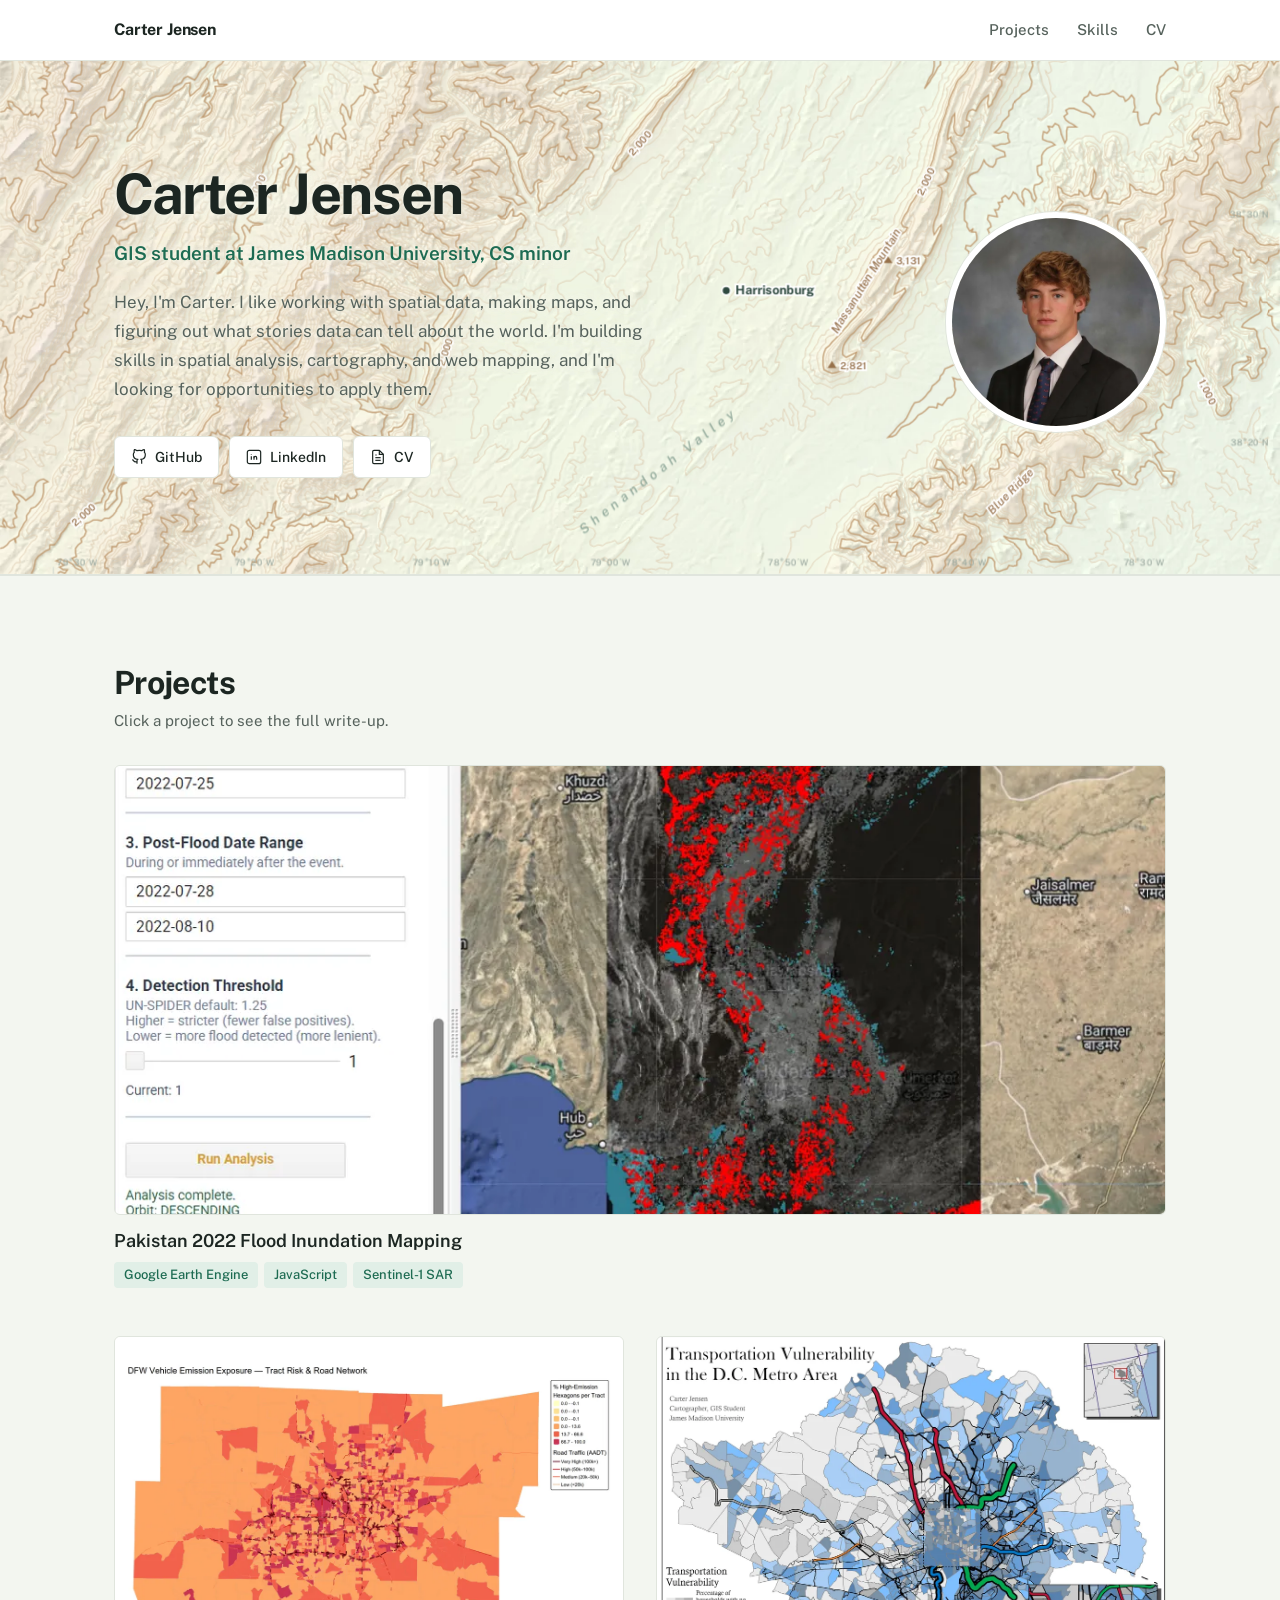
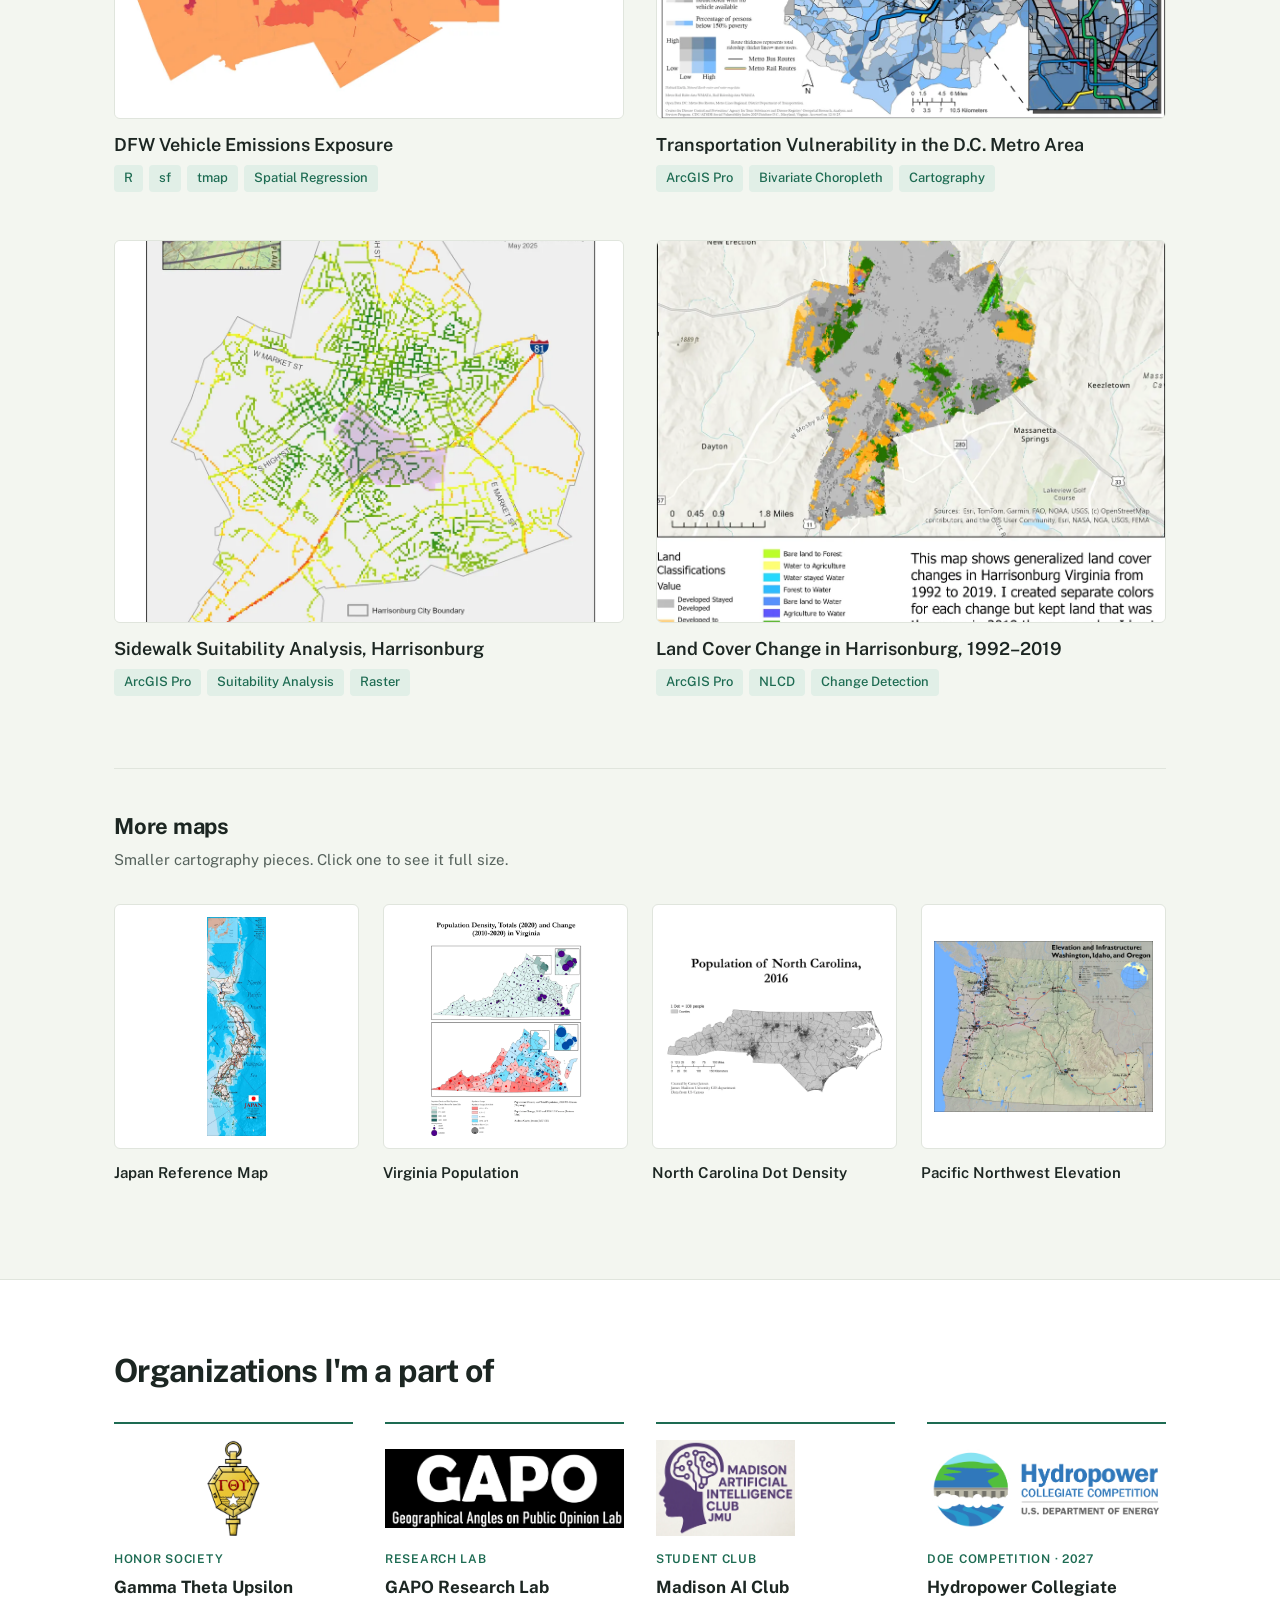
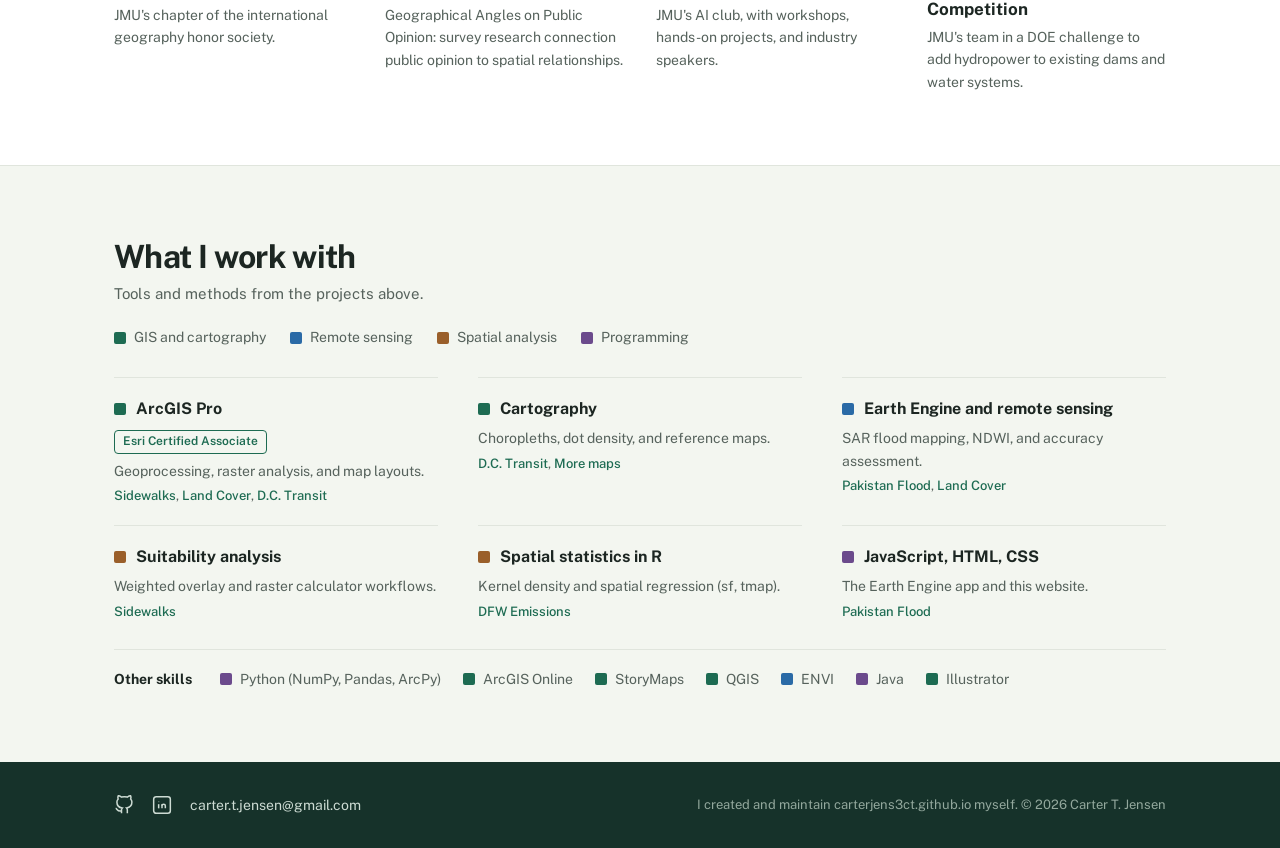
==== commit 22aefee5: "Created the organizations section" ====
--- a/index.html
+++ b/index.html
@@ -1,346 +1,1312 @@
-<!DOCTYPE html>
+<!doctype html>
 <html lang="en">
-<head>
-  <meta charset="UTF-8" />
-  <meta name="viewport" content="width=device-width, initial-scale=1.0" />
-  <title>Carter Jensen | GIS Portfolio</title>
-
-  <!-- Stylesheet -->
-  <link rel="stylesheet" href="style.css" />
-
-  <!-- Page description, tab icon, and browser UI color -->
-  <meta name="description" content="Carter Jensen, GIS student at James Madison University. Maps, spatial analysis, remote sensing, and web mapping projects." />
-  <meta name="theme-color" content="#1d6b52" />
-  <link rel="icon" href="assets/favicon.svg" type="image/svg+xml" />
-
-  <!-- Link preview when the site is shared (LinkedIn, iMessage, Slack, etc.) -->
-  <meta property="og:type" content="website" />
-  <meta property="og:title" content="Carter Jensen | GIS Portfolio" />
-  <meta property="og:description" content="Carter Jensen, GIS student at James Madison University. Maps, spatial analysis, remote sensing, and web mapping projects." />
-  <meta property="og:url" content="https://carterjens3ct.github.io/" />
-  <meta property="og:image" content="https://carterjens3ct.github.io/assets/og-image.jpg" />
-  <meta name="twitter:card" content="summary_large_image" />
-
-  <!-- Connect to Google Fonts early so the font shows up faster -->
-  <link rel="preconnect" href="https://fonts.googleapis.com" />
-  <link rel="preconnect" href="https://fonts.gstatic.com" crossorigin />
-
-  <!-- Google Font: Public Sans -->
-  <link
-    href="https://fonts.googleapis.com/css2?family=Public+Sans:wght@400;500;600;700&display=swap"
-    rel="stylesheet"
-  />
-
-</head>
-<body>
-
-  <!-- Skip link: hidden until focused with Tab, jumps past the nav -->
-  <a class="skip-link" href="#main">Skip to content</a>
-
-  <!-- =============================================
+  <head>
+    <meta charset="UTF-8" />
+    <meta name="viewport" content="width=device-width, initial-scale=1.0" />
+    <title>Carter Jensen | GIS Portfolio</title>
+
+    <!-- Stylesheet -->
+    <link rel="stylesheet" href="style.css" />
+
+    <!-- Page description, tab icon, and browser UI color -->
+    <meta
+      name="description"
+      content="Carter Jensen, GIS student at James Madison University. Maps, spatial analysis, remote sensing, and web mapping projects."
+    />
+    <meta name="theme-color" content="#1d6b52" />
+    <link rel="icon" href="assets/favicon.svg" type="image/svg+xml" />
+
+    <!-- Link preview when the site is shared (LinkedIn, iMessage, Slack, etc.) -->
+    <meta property="og:type" content="website" />
+    <meta property="og:title" content="Carter Jensen | GIS Portfolio" />
+    <meta
+      property="og:description"
+      content="Carter Jensen, GIS student at James Madison University. Maps, spatial analysis, remote sensing, and web mapping projects."
+    />
+    <meta property="og:url" content="https://carterjens3ct.github.io/" />
+    <meta
+      property="og:image"
+      content="https://carterjens3ct.github.io/assets/og-image.jpg"
+    />
+    <meta name="twitter:card" content="summary_large_image" />
+
+    <!-- Connect to Google Fonts early so the font shows up faster -->
+    <link rel="preconnect" href="https://fonts.googleapis.com" />
+    <link rel="preconnect" href="https://fonts.gstatic.com" crossorigin />
+
+    <!-- Google Font: Public Sans -->
+    <link
+      href="https://fonts.googleapis.com/css2?family=Public+Sans:wght@400;500;600;700&display=swap"
+      rel="stylesheet"
+    />
+  </head>
+  <body>
+    <!-- Skip link: hidden until focused with Tab, jumps past the nav -->
+    <a class="skip-link" href="#main">Skip to content</a>
+
+    <!-- =============================================
        SECTION: Navigation Bar
        Site name on the left (moved there with CSS order).
        Links on the right (Portfolio, CV).
        Hamburger menu on mobile.
   ============================================== -->
-  <nav class="navbar">
-    <div class="nav-container">
-
-      <!-- Nav links: jump to page sections, plus the CV PDF -->
-      <ul class="nav-links" id="navLinks">
-        <li><a href="index.html#projects">Projects</a></li>
-        <li><a href="index.html#skills">Skills</a></li>
-        <li><a href="assets/carter-jensen-cv.pdf" target="_blank" rel="noopener noreferrer">CV</a></li>
-      </ul>
-
-      <!-- Site name (links back to the home page) -->
-      <a href="index.html" class="nav-name">Carter Jensen</a>
-
-      <!-- Hamburger button — only shows on mobile -->
-      <button class="hamburger" id="hamburger" aria-label="Menu" aria-controls="navLinks" aria-expanded="false">
-        <span></span>
-        <span></span>
-        <span></span>
-      </button>
-
-    </div>
-  </nav>
-
-  <main id="main">
-
-
-  <!-- =============================================
+    <nav class="navbar">
+      <div class="nav-container">
+        <!-- Nav links: jump to page sections, plus the CV PDF -->
+        <ul class="nav-links" id="navLinks">
+          <li><a href="index.html#projects">Projects</a></li>
+          <li><a href="index.html#skills">Skills</a></li>
+          <li>
+            <a
+              href="assets/carter-jensen-cv.pdf"
+              target="_blank"
+              rel="noopener noreferrer"
+              >CV</a
+            >
+          </li>
+        </ul>
+
+        <!-- Site name (links back to the home page) -->
+        <a href="index.html" class="nav-name">Carter Jensen</a>
+
+        <!-- Hamburger button — only shows on mobile -->
+        <button
+          class="hamburger"
+          id="hamburger"
+          aria-label="Menu"
+          aria-controls="navLinks"
+          aria-expanded="false"
+        >
+          <span></span>
+          <span></span>
+          <span></span>
+        </button>
+      </div>
+    </nav>
+
+    <main id="main">
+      <!-- =============================================
        SECTION: Hero / About Me
        Name, subtitle, bio, social links, and profile photo.
        Faint topographic contour lines sit behind everything.
   ============================================== -->
-  <section class="hero" id="about">
-
-    <!-- Topographic map background (decorative, hidden from screen readers).
+      <section class="hero" id="about">
+        <!-- Topographic map background (decorative, hidden from screen readers).
          REAL terrain of the Shenandoah Valley around Harrisonburg, VA (AWS Terrain Tiles data):
          shaded relief with an elevation tint (assets/hero-relief.webp) under 200 ft brown contours,
          1,000 ft index contours with labels, spot heights, towns, mountain names, lat/long ticks.
          Lines draw in on page load — styles are under "HERO TOPO MAP" in style.css.
          This block is machine-generated path data; no need to edit it by hand. -->
-    <svg class="hero-contours" viewBox="0 0 1440 640" preserveAspectRatio="xMidYMax slice" aria-hidden="true">
-    <image class="topo-relief" href="assets/hero-relief.webp" width="1440" height="640"/>
-    <g>
-<path class="topo-line" pathLength="1" style="animation-delay:0.21s" d="M1439 534l0 5-4-3-2-5 1-4-5 1 1-5-3-3-1-5-3-4 0-5 2-5-1-5 2-5 1-5-4 2-3 4-5-1-3-4-2-4 0-5 0-5 2-4 4-3 2-5-2-5 2-4-4 2-3 4-2 4-2 5-1 5-2 4-1 5-5-1-4-1 3 3 0 5 5 1-2 5 4-2 0 4 4 4 4 2 0 5-1 5 0 4-4-2-3-3-6 0-3-2-4-4-4-3-2-4-4-2-4 3 0 5 2 4 3 3 5 1 3 4 2 5 4-2 4 4 1 5 5 1-3 4 1 5 5 2-5 1 3 4 0 6-3-4-5-2-5 1-1-4-1-5-3-4-4-1-4-4-1-5-2 5-4 0-5-2 4 3 2 4-1 5 5 0 3 3 2 5 3 4-3 3-2-3-4-4-3-3-5 2-5-1-5-2-4-4 1 5 2 4 4 3 2 4-4 2 3 4 4 0-3 4 1 5 4-4 4-1 4 3 1 5 3-4 4 1 5 2-1 5 2 4-5 1-2 4 1 5-4 2-5 0 4 3 2 4 2 4 3-4 3-4 3-3 3-4 4-4 4 2 3-4 5 0 4-3 2 4-5 0 1 5-5-2-1 5-4 0-3 4-4 3 5 1 4 3 4 0 5-1 0 4-5 2 1 5 2 4-2 4-2 4-5 0-3-4 0 5 4 4 4 3 4 2-5 1-4-4 0 5 3 3 2 1"/>
-<path class="topo-line" pathLength="1" style="animation-delay:0.21s" d="M1335 639l3-3-1-4 4-2 4-4 1-5 1-4 5 1 4 2 5-2-3-2-4-4-1-4 3-3 4-3-5-1-4 3-5-1 3-4-4-2 1-5 3-3 2-5-5 2-4 3 0-5 0-5-1-5 1-4-1-4-4-3 2-5-5 2-2 4 2 5-5-2-4-2-2-5-5-2 1 5 2 5 4 2 2 4 0 5 3 4 0 5-3-4-5 0-2-5-4-1-2-5-1 5 0 4 4 3 0 5 0 5-3-3-2-5-4-4-3-3-3-3-5-1 0 5 1 5 1 4 0 5 1 4-3 4 0 5-5 0-2-4 0-5-4-2-5 0 0-5 0-5-3 4-5 0 2 5-3 3 3 3-4 3 3 4 1 4 1 5 2 4 0 5-3-3-4-3 0-5-5-1-2-4 0-5-3-4-2-5-4-3-4-2-3-4-3 4 4 2 2 5-2 4-5 0-1 5 4 4-5 1-1 5-5-2-4 0 2 4-5 3-4 0 3 4 5-1 4-2 5 0 4 3 1 4 5-2 4 2-3 3-1 5"/>
-<path class="topo-line" pathLength="1" style="animation-delay:0.26s" d="M1208 0l-4 4 1 5 2 4 3 4 4 4 2 4-4 3-5 1-4-2-5-1-4-2-5 1-5 1-3 4-2 5 1 5 2 4 5 0 4 2 5 0 5 1-5 1-4 1-5 2-5 2-4 2-3 3-4 3-3 4 0 4 1 5 2 5 1 5 1 5 2 4 2 4 2 4 1 5 0 5-1 5 0 5-3 4-4 3-5-1 4 3 4-3 4-3 4-3 1-6 0-5 0-5 4-2-3-3-3-4 0-5-1-4-1-5-3-5-1-4 3 4 4-3-1-5-2-5 5-1 5 0 5 1 4-1 4-3 3-4 3-4 3-4 1-5 2-4 4-3 4-3 3-3 0-5-1-5-1-5-3-3-2-5 0-5 5-1 2-1"/>
-<path class="topo-line" pathLength="1" style="animation-delay:0.26s" d="M1439 381l-2-5-3-4-3-4-2-4-4-2-4 4 1 5 0 4 2 5 3 3 2 5 0 5-2 4-2 4-1 5-4 4-1 4 1 5-4 3-5 1-5-1-3-4-2-4-5-1-4 4-2 5-2 5-4 3 2 4 4 3 4 2 0 4-4 4-2 5 0 4-3 4-1 5-5 1-5 0-5 0-3-5-1-4-2-5-2-5-3-3-5 1-5 0-2-5-1-5-4-1-2 5 2 5 1 4 2 4 3 4 0 5-5 2-5 0-4-2 0 5 3 2 5 2 3 4-4 2-5-1-4-3-3 4-1 4-5 0-3 3-4-2-5-2-2 5 1 5-2 5 2 5 3 3 4 3-4 3-5 1 0 4 2 5 4 3 5 0 5 1 4 3-1 5-3 3 1 5-3 3-5 1-4 1-5 0-2-5 4-2-3-5-2-3-3-5-2-4-2 5-3 3-4 3-5 3 1 4-3 4-2 4-5 0-5-2-4 3-5 0-5-1-4 0-5-1-5 1-4 2-4 2-4 2-4 3-5 2 2 4 5 2 4 3-4 1-5 1-3 3 2 4 3 4-5 1-5 0-4-1 2 4 4 2 3 3-5 1-5-1-5-1-5 0-5-1-2 4 0 5-4 3-2 5 3 3 4 2 3 4 3 4 2 4 3 4-1 4-5 1-5 1-5 2-4 2-4-2-5 1-4-2-5-1-5-3-4-1-2 5 3 4 1 5-4-4-1 4"/>
-<path class="topo-index" pathLength="1" style="animation-delay:0.32s" d="M1009 0l-4 4-4 2-3 5-5 0-5-2-5 1-4 3-4 2-5 0-5-1-5 0-3 4-4 3-5 1-4 2-2 5-4 2 2 4 4 3 5 1-1 5 5-3 4-2 4 1 4-4 4-2 5-1 5-2 3-4 4 3 4-2-1 4-3 4-4 3-3 4 5-1 4-3 4-3 3-3 0-5 4-3 5-2 5-1 4-1 5 3 5 1 3-4 5-2 4-2 5-2 4-2-4-3-2-4 2-4 2-2"/>
-<path class="topo-index" pathLength="1" style="animation-delay:0.32s" d="M1069 0l-4 3 2 4 4 0 3-3 3 4 2 4 3 4-3 4-5-1-4 1-5-2-2 3-3 4 1 5-1 4 3 4-2 4-5 1-2 4-2 4-4 3 1 5 2 4 0 5-1 5-1 4-3 4-2 4-2 5-2 4 3-4 3-4 2-4 3-4 2-4 2-4 3-3 0-5 0-5 2-5 2-3 5-2 4-2 2-5-3-4-1-4 5-1 5 1 4-3 2-4 4-2 2-5 2-4 1-5-2-5 1-4"/>
-<path class="topo-index" pathLength="1" style="animation-delay:0.32s" d="M1195 0l0 5-3 4-5 2-1 5-5 1-4 2-5 1-2 5-2 4-3 3-4 2-3-4-5 1 0 5 0 5 5 1 3 3 3 3 1 5 3 4-2 4-5 2 1 5-2 5-2 4 1 4 2 5-1 5-2 4-4 3-4 2-3 4-4 3-3 4-1 5-4 3 0 5-4 4-3 3-2 5-3 4-4 3 5 1 5-2 5 2 0 5 2 5-5 2-5 0-5 2-4 0 3 3 5 2 5 2 1 5-5 1-5 2-1 5-3 4-4-1-4-3-2-4-2 5-2 4-3 4-5 2-4 2-2 4 0 5 3 4 2 4 4 4-5 2-4 4-3 4 0 5-1 5 0 5 0 5 3 3 0 4 3 5 4-3-2 4 5 0 1 5 0 4-4 4-3 3-5-1-1 4 4 3 0 5 1 5-2 5-4 1 3 5 4-2 4-3 3-4 2-4 5-2 2 5-1 4-5 3-1 4-4 3-3 4-4 0-4 2-5 2 2 4 5-2 2 4 1 5-1 4-3 3 2 4 0 5-2 4-1 5-1 5 0 5-4 2-4 2-5 1-5 1 4 3 5-1 5-1 4-2 5 2-3 4-3 4-4 3-3 3-4 4 5-1 4-3 4-2 2-4 4-2 1 4 1 4-4 3 4 3 0 4 4 4-2 4-1 5-3 4-3 4-5 0-4-2-3-3-5 2-4 2-5 2-2 5-3 3-1 4-4 4-4 3-2 5-3 3-3 4-3 3-4 3-5 1-3 5-2 4-2 4-2 4-3 4-4 3-4 4-3 4-3 3-4 4 5-1 4-2 3-4 3-4 4-2 5-2 4-3 3-3 3-4 4-2 4-3 4-4 5 0 4 1 1-5 5 2 3-4 3-4 4-1 3-3 2-5-1-4 0-5-2-5 5 2 5 0 4 3 5 1 5-1 4-2 5-1 2 4 0-5 3-4 4-3 2-4 1-5 0-5-2-4 1-5 5-3 4-2-4-4-4-2 1-5 3-4-2-5 1-5 1-4 5-3 0-4 4-3 5-2-5-1-5-1-4-3-3-4 1-5 3-3 4 3 2-4-4-2-2-5-1-5 1-5-5-2 4-2 5 1 4 2 5 2 5 1 4 2 5 1 5 0 4-2-2-4-4-3-4-3-3-4-5 0-2-5-5 2-5-1-1-5-3-4 1-4-4-2-1-5 4-3 4-2-4 0-5-1-3-4-3-3 0-5-2-4 4-3-1-4-3-4 1-5 5 1 5 1-1-4-2-4 4 0 2-4-2-4 5-1-1-4 4-3 4 4 3-4 2-4 4 3 2 5 3 3 3 4 0-5-2-5 0-5 3-4 4 2 3 4 1 5 3 4 2-4-2-5-1-5 1-5 5-1 4-3-1-4-4-3-1-5 0-5 5-2 0-5 0-5 2-4 4-4 4-2 5-2-4-3-5-1-5-2 0-4 1-5 4 2 3-4-2-4 5 1 3-4 4 2 2 5 1 5 2 5 2 5 2-4 0-5 0-5 1-4 5 0 5 0-4-3-4-2-4-3-2-4 4-3-2-4 4-2 5 0 5 2 4 2 5 1 5 2 3 3 2-4-3-4-3-4-4-3-4-3 2-4 4-2 2-5 3 4 5 1 4-2 5 0 5-1 4-3 4 3 3 3 5 1 2 5 4-3 3-4 3 4 0 5 1 5-2 5 5 0 0 5 1 5 2 5 5-2 4 0 2-5 2-4 4-3 4 2 2-4-1-5-3-4-1-5 0-5 1-4 0-5 2-5 1-5 4-3 3-4 4-3 4-1 5 3 0-5-3-5 1-5 5-2 4-3 4 1 5 1 4 2 4 2 3 4-1-4 0-5 2-5 4-2-3-4-3-3-4-4 3-3 3-5 5-1 4-1 4-4 3-4 4-3 3-4 3-4-1-5 0-2"/>
-<path class="topo-index" pathLength="1" style="animation-delay:0.32s" d="M1439 366l-4-2-3-4-1-5 0-5-5-2 2-5 4-2-4-4-3-3-5 0-2-5-1 5 1 5 1 5-3 3-4 2-5 3-4 3-4 3-2 4 5 1 5 1 4 0 3 3 0 5 2 5 1 4 1 5 5 0 2 5-2 4-3 2 1 5-4 4-2 4 1 5-3 4-5 1-2-4-2-5-4-1-5 0 4-3 4-3 4-3 0-5-4-1 2 4-4 2-5 0-5 1-4 3-1 5 0 5 1 5-3 4-4 3-4 2 3 4 2 4 4 2 1 5-2 5 1 5-3 4-3 3-5 1-4-2-2-4 1-5-1-5-4-3-2-4-3-4 1-5-2-5-2-4-2-4-3-4-2-5-3-4-1-5-4 2-5-1 0 4 4 4-2 4-3 4-4 3-1 5 0 4-2 5-1 5-4 3-3 3-1 5-1 4-5-1-4-4-4 4 1 4 2 5-2 4-4 2-2 4 1 5-5 2-3 3-5 0-5 1 3 3 4 4 5 0 4 3 2 4 3 4 4 3-5 0-4 3 2 4 3 4 2 5 2 5 5 0 5 0 4 1-2 5 0 5-2 4-3-3-2-4-5-3-2-4-3-4-2-4-4-3-5-2-3 3-1 4-5 0 0 5-4 2-2 5 3 3-2 5-4 0-5-2-3-3-4-4-4-2 2-4-4-2-5 1 2 4 2 4 5 3 2 4-3 3-5-1-5-1-4 0-5-1-5 0-3 3-3 4-4 4-4 3-5 1-5-2-5 1 1 5 3 3 0 5 1 5-3 4-1 4-2 5-5-1-3-4-3-4-1-5-5 1-5 1-3-4-1-5-4-2 0 4 1 5 2 4 4 2 5 2-1 6-3 4-5 1-3 4 3 4 0 5 2 4 5 2 5 1 3 4 4 3 4 4 1 5-5 1-5 1-5 0-5 0-4-3-5 0-5 2-2-5-3-3-1-5-4-2-3-4-1-5-5 0-5-1-5 0-5-1-5-2 3 3 4 3 5 2 3 4 3 3 2 5-1 5-4 3 0 5-4 1-5-1-2 4-4 1-5 2-4-1-1-5 0-5-3-4-4-1-1 5-2 4-3 4-3 4-1 1"/>
-<path class="topo-line" pathLength="1" style="animation-delay:0.37s" d="M764 0l2 4 0 5-1 5 5-2 5-1 2 4 1 5 0 4 5 2 0 4-5-1-4 3-5 0-5 2-5-2-5-1-4 2 5 0 3 3 2 4-3 4 5 1 4 2-1 5-2 4-3 4-3 3-1 5 5-2 4-2 4-2 4-3 3-5 2-4 3-4 3-4 4-3 4-3 4-2 5-1 5 1 4-2 4-4 3-3 5-1 2 5 0 5-1 5 5-1 5-1 1 5-1 4 0 5-1 5-2 5-4 4 5-2 4-2 2-4 3-4 4-3 4-4 4-2 4 1 3 4 5 2 4-1 2 4-2 5-1 5-2 4-2 5-3 4 5 0 3-4 0 5-1 5-2 5-2 4-2 4-2 5-3 4-2 4 1 5-4 3 5 2-2 5-4 0-5 0 1 5 4 2-3 4 3 4 5 2-3 4 0 5 0 5-2 5-4 3-1 5-5 0 2 4-3 4 0 5-4 3-5-1 4 3 5 0-2 5-3 3-2 5-4 3-2 5-1 5-1 5 2-4 2-5 3-4 3-3 2-4 4 3 0 5-1 5 4-2 1-5 2-4-1-5 4-1 4-3 1-5 5 0 1-5 0-4 2-5 2-5 1-4-5-1 0-5 5 0-2-4 1-5 3-3 3 4 2-5 2-5-1-4 3-3-1-5 5-2-2-4 1-5 5 0 4-3 3 4-1 5-3 4 2 4-3 4 0 5-1 5-1 4-2 5-1 5-2 5 3-2 4-4 2-4 1-5 2-4 3-4 1-5 4-3 1-5-2-4 2-4 2-5 3-4-1-5 3-4-1-5 1-5 3 3 3-4 2-4 1-5 1-4 2-5 4-3 4-3 4 3-2 4-3 4 3 4-4 3-1 5-3 4-3 4 3 4 0 5 0 5 0 5 0 4 4 0 4-4 1-5 2-5 3-4 3-4 3-3 4-3 3-4 5-3 1-5 3 4-1 4-3 4-3 3-2 5-4 2-4 3 3 5-3 4-3 3-2 4-1 5-4-1-5 2-5-1 0 5-4 3-2 5-2 4-1 5-1 5 3 3-1 5-4 2-3 4-1 5-2 5 4-3 3-4 4-3 4-3 5-1 4-4 1-5 2-4 5-2 4 1 5 1-3-4 5-1 4-3 1 5-3 3-3 4-3 4-3 3-2 4-4 3-3 4-4 5 5-2 4-2-1 4-2 4-1 5-4 3 1 6 0 5-4 4-2 4-4 3-3-3 0-5-3 3-5 3 1 5 0 5-3 4-3 4-2 4-1 5 2 4 2-4 4-4 4 1 2-5 3 5 5-2 4-4 4-3 0-5 6-1 4-4 2-4 5-1 3-4 0 5-3 4-2 5 4 0 4-4 5-2 2 5 3 3 2 5-3 4-2 5-3 3-2 5 5-1 1-5 3-4 4-2 3-4 2-5 1-5-5 3-3-3-1-5 3-4 2-4 1-5-1-5 4-3 4 0 3-3 4-3 3-3 0-5 4 3 3-4 3-4 4-2 5 2-2 4-4 4-2 5 5-1 3-4 4 3-4 3-1 5 5-2 2-4 2-5-3-4 2-5 3 4 0 5 0 5 4-3 0-5 1-5 4-4-3-4 2-5-2-5 1-4 5-1 4-4-5-1 3-4 5-1 1-5 1-5 3-4-2-4-2-5 5-1 2 5 4-2 3-4 1-4 2-4 2-4 2-5 0-5 1-5 3-3 0-6 4-3 1-4 3-4 0-5 3-4 4-3 3-4 5-1 1-5-3-4 4-3 4-2 4-2 4-3 3-4 0-5 4-4 3-4 1-5 1-5 0-3"/>
-<path class="topo-line" pathLength="1" style="animation-delay:0.37s" d="M902 0l-2 4-4 2-4 3-2 5-2 5-1 5-4 3-3 3-1 5-3 5-3-4 0-5-5-1-4 3-5 1-5 1 0-5 2-5 1-5-4 2-3 4-4 3-3-3 0-5-4 2-4 0-5-1-5 0-3-4-2-4-1-5 1-5 1-4"/>
-<path class="topo-line" pathLength="1" style="animation-delay:0.37s" d="M1189 0l-2 4-5 2-3 4-5 2-5 1-4 2-4 0-4 2-5 2-1 4-5 1-2 4-2 4 0 5 3 3 3 4-3 4 4 3 3 3 0 5 1 5 1 5-2 4-2 4-1 5-3 5-1 4-4 2-1 5-3 3-2 5-4 3-3 4-2 4 0 5-4 2-1 5-4 3-3 4-2 4-3 3-2 4-1 5-4 2-4-3-3 4-3 4-1 5 5-2 2-5 2 4-3 5-1 5-1 5-1 4-1 5-3 5-2 3-1 6 1 5 0 4-2 5 0 5-4 2-2 4-1 5-2 4-3 4 1 5-3 4 0 5-2 5 1 5-2 4-2 4-1 5-2 5 0 4 0 5-2 5-1 4-3 4-3 4-2 4 2 5 5-2 4-2 1 4 4 4 3 3-2 5-2 4-5 1 1 5 1 5-3 4-4-1-4-4-1-4-5-1-3 4-5-2-1 5-2 4-4 3-3 4-1 5-1 5-4 2-5 2-1 5 1 5-4 3-4 2-4 3-4 2 5 1 5 1 4 2 5 0-4 3 2 4 3 4-5 2-3 4-2 4 0 5-3 3-5-1-5-2-3-3 0 5-1 4-4 3-4 1-4 3-4-1-5 2-4 2-4 3-4 1-5 0-4 1-5 0-3 4-4-2-5 2-2 4-3 4-3-3-4-3-4-2-5 1-4-2 2-4-3-4-3-3-4-3-3-3-3-5 1 5 0 5 4 4 1 5 0 4 2 4-3 5 5 1 4 3 5 1 0 5-4 2-4-2-2 5-1 4 0 5-3 4-5-2 1-5-1-5-1-5 1-5-4-3-2-4-4-3 0 5 3 4 2 4-2 4 1 5 1 4-4-1-1-5-2-4-2-4-2-5-1 4 0 5 1 5-3-4-3 4-4-3-5 2 3 4-4 3-4-4-2 5-5 1 4 2 5 1-3 4-4 1-5 0-4 1-3 4-4-3 0-5-4 3-1 5-2-5 0-4-4 3-3 3 0 5-1 5 4 3-4 4-2 4 1-5-3-4 1-5-4 3-4 3-4 2-4 4-2 3-3 4 0-5-1-4 3-4 2-5-4 4-4 4-2 4-3 4 1 4-2 4-4 3-4-2-5 3-4 4-3 3-1-5 2-5 3-4 3-4-2-4 3-4 2-4-4 0-5 1-4 1 1-6 1-5-5 0 0-5-3-4-4-2-3-4 2-5 2-4 4-4 3-4-1-5 2-4 2-5-5 2-2 4-2 4-4 4-4 3-5 1-4 4-3 2-1-5 4-2 5-2 2-4 3-3 3-5 2-4 1-5-1-5 3-4-2-5 1-4 0-6 4-2 5-2-5-2-5 2-3 4-4 2-1 5-4 2-3 3-4-2-2 4-5 0-4-2-2-3-5-3-2-5 2-4 2-4 0-5-1-5 3-4 3-3 2-5 3-4 1-5-4 1-1 5-1 5-3 4-4 3-2 4 1 5 0 5-2 4-1 5 2 4 2 4 4 4 3 4 2 4 0 4-2 5 0 5 0 5 1 4-4-3-2-4-3-3-2-4-5-3-4-3-4-1-4-1-1-5 0-5 0-5 1-5-2-4-2-5-2-4-4-2-2-5-4 3-1 5-5 1 3 3-2 4-3 5-4-3 3-4-5 2 2 5 1 5-2 4-2 5-2 4-4 2-5-2 4 4 2 4 3-3 3-4 3-4 5-1-1 5 5 0 3 4 4 3 5-1 3 4 4 4-4 3-5-3 4 4 2 4 5 1-3 4-4 4-2 4 4-3 3-3 5-2 5 0 3 3 0 5-3 3-2 5 4-3 5 0 3 4-1 5 1 5 0 5-3 4 1 5-3 4 5 2-1 4-4 1-5 0 0 5 5 3-1 5-3 3-5 0-5-1-5 1-5-1-4-1 2 5 5 1 5 0-3 5-5 0-4-1 3 4 1 5 3-5 4 2 4-2 5 1 2-5 5-2 4-2 3-4 0 5-3 4-4 3 5-1 4-3 5-2 3 4 0 5-2 5-3 4-5 2-3 4 0 4-3 4 4 2 3-4 4-2 4-3 3-3 3-5 2-5 3-3 4-3 3-4 5 1-2 5-2 5 5 0 5 0 1 5-3 4-3 3-3 4-4 2-2 5-3 3 5 1 4-3 4-3 4-1-2 4 0 5-3 3 2 4-4 4-3 3-5 2-3 3-5 0-4-1-5-1 3 4 4 3 5 1 5 1-4 2-5 0 3 4 5 1 1 4 5-1-2 5-4-1-5 3-4 1 4 2 5 0 4 0 5 0 0 5-4 3-5-1-5-1-4 2-5-1-5 1-5-1 5 3 5 1 1 1"/>
-<path class="topo-line" pathLength="1" style="animation-delay:0.37s" d="M1439 337l-4-1-5-4-5-1 0-6-1-4-3-4-2-5-4 4 2 5-3 3-5 0 2 5 2 4 1 5 3 4-5 2-4 3-4 2-5 2-3 3-5-1-3 3 0 5 4 2 4 4 5 0 5 0 5-1 0 5-3 3 4 3 2 5 0 4 5 3 3 3-4 3-3 3 1 5-3 3-2 4 2 4-3 4-2-4-1-5 0-4 4-2 0-5-2-5-5-2-4-2-3 4-3-5-4-1 1 5 0 5-4 2-3 4-2 5-1 5-1 5 4 2-4 4-4 2-4 2 3 5 2 4 4 3 2 4-2 4 1 5-2 4-4 3-5-2 0-5 3-4-3-4-3-3-3-4-3-3 2-5 1-4-4-3-3-4-1-4-2-5-2-4-2-5-2-5-2-4 0-5-3-3-4 2-5 0 0-4 1-5-1-5-2 4-3 3 0 5-1 4 1 5 1 5 0 5 3 4-3 3-3 4-1 5-1 5-2 5-1 4-4 3 0 5-4 3-5 0 0-5-1-5-2-4-2 5-1 5-5 1-5-1 3 3 4 4 0 5 1 4-3 4-4 3-2 4 0 5-4 3-5-1-4 4-4 2-3 4 5 0 5 1 2 5 3 3 5 3 3 3 1 5 0 5-3-3-5 0-4 3 0 5-5 1-1 4-4 3-4 4 2 5-3 3-4-3-3-3 1-5 0-5-3-4 3-4-5 0-2 4 0 5-5 1-5 0-5 0-5 1 3 4 5 0 4 2 3 4 4 3 3 3-5 1-5-1-5-1-5-2-5 0-4 2-2 5-2 4-4 2-4 3-4-1-3-4-1-5-4 3-3 4-3 3-1 5 3 3 5 2-2 5 2 4-3 4-1 5-4 0-2-5-2-4-2-5-3-4-4 4-3 3-1-4-2-5-3-3-3-4-2-5-2-4-5-1 1 5 0 5-1 5 3 4 1 4 4 4 0 5 4 3 5 2 1 4-3 3-5 0-4-3-5-1 2 5 3 3 1 5 3 3-3 4 2 4 3 3 5 2 5-1 3 3 4 3 4 3-1 5-5 1-5-1-4-1-4-3-5 0-4 2-2-4-1-5-4-4-4-2 1-5-3-4-2-4-5 2-4 2-4-3-4 3-4-3-4-2-3-4-5-1-5-1-4-2-1 5 2 5 0 5 1 5 6-1 4-3 2 5 5 1 5 0 3 4 3 3 2 5-5 1 0 5-4 1-5 2-5 2-4-4-2-4-1-4-2-4-2-5-5 3-3 4-3 4 0 5-1 5-1 4-3 3-4 3-1 0"/>
-<path class="topo-line" pathLength="1" style="animation-delay:0.37s" d="M877 639l1-5 2-4 2-4 3-3 2-5 2-4 1-5 0-5-1-5 5-1 1-5-5 0 5-1 5-1 2-4 4-2 4 3 3-4 0-5 4-3 4-2 4-2 4-3 0-5 5 2 0-5 3-4 5-1 3 3 0-5 1-5 2-4 4-3 4-2 4-1 4 3 3-3 0-5 2-4 5-1 4-2 5 1 4 2 5-1 5-1 5-1 5 0 5 1 4 1-2-4 1-5 1-5-1-5 4-1 1-5 3-4 4 3 5 1 0-5-1-5 4 0 4-4 5 0 4 2 3-4 0-5 4-3 5-2 2-4 4-4 4-3 4-1 5-1 5 0 4 3 2-4-1-5 3-4 1-5 4-3 1-5 1-4 3-5 4-3 4 0 2 5 4 3 4 1 6 0 4 1 4 4 2 4 0 5 1 5-2 4 4-1 3-4-2-4 2-5-1-5-1-5-5-2-4-2-5-1-4 0-4-4-3-3-2-4 2-4 4-3 2-4 3-4 5-2 5-2 5-1 3 3 1 5 1 5 1 5 3 4-2-4 2-5 1-5 1-5 4 0 5 2 1 4 4 3 5 0-1-5-2-4-3-5 4-2-2-4 1-5 1-5 1-4 2-4 0-5 0-5 2-5 5-1 2-5 3-3 1-5 5-1 5 1 3 3 4 3 1-5-1-5-1-4 2-5 4-3 3-4 3-3 3-4 4-4 1-4-4 3-3 4-2 4-5 1-5-2-4-3-3-3-3-3-4-3-4-3-4-4-3-3-3-4-3-4-2-4-3-4-3-4-2-4 0-5-5-1-3-4-4-2 2-4-3-5 2-4 2-4 4-3 4 3 5-1-2-5 2-5 2-4 0-5 4 4 3 4 3 4 2-4-2-5-1-5 2-5-4-2-1-5 3-4 1-4 5 0-1-5 1-4-3-4 0-5 5 0 0-5-2-4 1-5 3-4 3-3 4-4 5-2 2 5 3 4 2 4 2-4-2-4-2-5 4-3 3-4 4-3 5 0 4-3 5 0 5 1 3 4 4 3 2-4 1-5 5-3 5-1 5 0 5 2 4 2 3 3 1 5 1 5-1 5-1 5 4-3 5-2-1 5 4 3 3 3 0-4 2-5 4-4 5-2 1-4 4-3 5 1 4-2 3-4 5 0 4-2-2-5-3-4 2-4 4-3 4-4 4-3 4 3 5-2 0-5 4-4-1-4-5 0-4 2-4 3-4 2-4 2-4-3 1-5 3-4 1-5-4 1-4 3-5 3-2-5 0-4 3-5 3-3 3-4 4-3 3-3 4-4 4 3 2 5-1 4-2 5 4 1 5 0 0-5 0-5 2-4 3-3-2-4-3 3-5 0-1-5 1-5 3-4 5 0 4-3 1 5 0 5 1 4 5-1 2 4 0 5-1 5-3 4-2 4 4 1 4-4 3-4 2-4 2-4 2-5 4-3 1-5 0-5 2-4 3-4 2-5 0-4 2-4-5 0-5-2-2-5-2-4 2-4 5-2 5-1 5-1 4 3 0 5 4 3 5-1 5-1 4-3-4-3-4-2-2-4 0-5 4-3 5 1-2-4-4-2-5 2-4 2-4-4 1-5 1-3"/>
-<path class="topo-line" pathLength="1" style="animation-delay:0.37s" d="M1014 51l1 5-1 5-2 4-3 4-4 4-3 4-3 3-2 5-2 4-3 4-3 4-3 4-3 3-3 4-4 3-2 4-2 5-2 5-5-1-4 3-4 2 0-4 1-5 2-4 2-4 3-3 5-2 4-3 2-4 3-4 2-4 4-4 1-4 4-1 4-3 3-4 2-4 3-4 1-5 1-5 4-3 4-3 2-1"/>
-<path class="topo-line" pathLength="1" style="animation-delay:0.43s" d="M712 0l-5 2-5 2-5 0-5 2-5 1-5 1-4 0-5-2-4 2 3 4 5 2 5 1 4-2 5-1 5 0 5 0 5-1 5 1 4 2 4-3 5-1 0 5 2 4 4 2-2 5-4 2-5 0-4 2-5 2 5 2 4 2 4-3 5 2-3 3 4 2 0 5 3 4 1 5-1 4 0 5 0 5 1 4 4-4-1 5-4 2-3 4-5 1-5 1-5-2-4-2 1 5 4 3 4 3 4 2 2 5-2 5-5 1-5 1 3 3 0 5-2 4-3 5 5-1 3-4 4-3 3-3 4-4 3-4 4-3 4-3 3-3 4-1 2-5 2-4 4-2 5-3 4-3 4-1 3-4 3-4 4-4 3-4 3-4 3-4 4-4 4-3 4-2 4-2 4-2 4-3 4-4 4-2 2 4-1 5-2 4-2 5 0 5-1 5-1 5-4 2-4 3 2 5-4 4-3 2-3 5-4 3 1 4 4-2 4-3 3-3 5 2 3 2 5 0 1-5 3-4 4 2 3-4 2-4 4-3 3-4 3-4 1 5-2 5-2 4-2 5-3 3-4 2 1 5-1 5 0 4 5 0 1 4-2 5 5 1 0 5-4 3-5 0-3 3 4 3-2 4-2 5-3 3-3 4 5 2 0 5-3 4-4-3-4 1-5-1 1 4-1 5-4 2-4-1-5 1 5 1 0 6-2 4-2 4-2 4-3 4-3 4-1 4 3 5-4 3-3 4-3-3-4 1-2 5-3 3-3 4 5-1 0 5-4 3-5-1-2 5-2 4-2 5-3 4-3 3-2 4 5 0 0 5-1 5 1 4-2 5 1 5 5-1 0 5-1 4 4 3 3-4 4-3 0 5 2 4 2 5 0 5 4-3 5 0 1 5-1 5 5-2 2-4 2-4 4-4 2-4 3-5 4-2 4-3 3 3 2-4 1-5 2-4 5 0 1-5-2-4 3-4 4 4 1 5 0 5 3 3 2-4 0-5 2-5-1-5 4-2 2 4 4-2 2-4 1-5 5-2 2-4 4-2 3 4 0-5 5-2 5-1 5 0-1 5 3 4 4 3-3 4-5 1 3 3-2 5-5 2-5-1 2 4-2 4-5 0-5 1-5-2-5-1-1 5 4 3 5-1 3 4 4 3 4 3 0 5 0 5-2 5-4-2-1-5-3-3-5 0-1 5 0 4-4-1-3-4-3 4-2 4 3 3-2 4-4 0-4-3-5 1-4-2 0-5-2-5-4 2-3 4-3 3-1 5 4 3 1 4-3 4-2-4-5-1-3 4-4 3-2 5-2 5-4-2-2-5-1-4-4 3-2 4-3 3-4 3-2 5-3 3-2 5-3 4-4-3 1-5 1-4 0-5 2-5-1-4 0-5 2-4 4-3-2-5 1-5-2-5-4-1-3 3-2-5-3-3-1 5-5 1 1-5-4-3-1-5 0-5-3 4-1 4-1 5 0 5-1 5-2 4-2 4-1 5-4 2-2 4 3 3 3 4-5 0 1 5-2 5-2 4-4 4-4 2-2 5-3 3-4-2-3-4 1-5-4-3 0-5-5 1-2 4 1 5-1 4-2-4-3-4-3-4-1-4-4-2-2-5 2-5 5-2 5 1 3-4 3-4 3-4 3-4-2-4 2-4-1-5 1-5 2-4 4-3 3-4 3-5 3-3 1-5-4 2-2 4-5 2-2 5-3 3-4 2-2 5-2 4-2 5-3 4-2 4-4-3-3-4-2-4 1-5-4-2-3-5-1-4-2 4 0 5 2 5-5 2-5-2-5 1 4 4 5-1 4 3 5 1 3 4 1 5 0 5-2 4-4-3-5 1 4 4 0 5-1 4-4-4-2-3-5-2-3-3-5 2-4 3-3 3-4 3-5 0-5 2-4 2-1 5 2 5 4 2 2 4 3 4 2 5 2 4 1 4-5 2-3 4-2 5 4 3-5 0-4 0 1 5-2 4-5 1 2-5-2-4 1-5 4-3-3-3 4-3 0-5-2-4-5 2-3 4-2-5-5-2-3-4-1-4 2-5 4-2 0-5 1-5-4 3-4 2-5 3 0 4-2-4-5 0-4-3-4 3 1 4 5 3 4 2 0 5 2 4-2 5 5 1 3 3-2 4-5-1-5 1-5 1-2 4-3 4-1 5 2 4 0 5-1 5-5-1 3 4 5 1 4 2 4 3-5-1-1 4-4 4-1 4-4-3-3-4-4-2-3-3-5 0-4 2-4 2-5-1-5-4-2-3-4 2 4 2 1 5 0 5-3 3-4-3-2 5-4 2 5 2-1 5-2 4-5 1 0 4 5-1 2 5 2 4-1 5-2 4-5-1 3 4 5 0 2 5-3 4-3 4-1 5 1 5-1 5-1 4-1 5 1 5-1 4 5 0 3-3 3-4 0-5 4-3 4 1 0 5 1 5-2 4-3 3-2 5-2 4-3 4 0 5-4 2-1 5 5-2 3-4 4-4 1-4 4-4 5-2 3-2 1 5 5-3 3 4 5 0-3 5-4 4-4 3-3 3 5-1 4-1 5-2 3-4 3-4 5-3 1-5 2-4 5 2 4-3 2-5 4-3 3-2 5-3 2-4 3-4 3-3 1 5-2 4-3 4-3 4 5 1 1 5-4 3-4 3-4 3-4 1-5 0-2 4-4 4-3 3 4 0 4-3 3 3 4-2 5-2 4 3-2 4-4 3 5-2 3 3 0 5 2 4-1 5-2 4-2-4-3 3-1 5 5-1-2 5-2 4-1 5-1 5-2 5-2 4-1 5 4-3 4-3 2-4 3-4 1-5 2-5 5-1 4-3-4-4 5 0-1-5 5 2 1-4 0-5 2-4 1-5 2-4 3-5 2-4 5 0 2-4-1-5 0-4 5 1 2-4 2-4 4 3-1 4-1 5 3 4-4 3 3 5-1 5-5 2-4-2-4-2-5 3 5 2 3 3-2 4 3 4-5 1 1 5-3 3-4 2-3 3 4 3-5 3-4 2-3 5 5-1 4-2 4 3 3-4 4-3 2-4 2-4 5 1 3-4 2-5 5 0-3 4 1 5-4 2-4 3 3 3 1 5-5 1-2-4 0 5 1 4-2 5-4 2-2 4 5-1 5 0 4-2-3 3-4 3-3 4-5-2 2 5-3 3-5 2-5 0 3 4 5 1 4-1 4-2 5-2 3 3 5-1 5 2 2 5-2 5-4 3 0 5 4 2 5-2 5 1 4-3 5-1 5-2 3 4 5-2 4-3 4-3 1 4-3 4-3 5-3 4-3 3-4 4-4 2-5 0-3-3-5 2 5 2 4 2 1 5-3 4-2 3"/>
-<path class="topo-line" pathLength="1" style="animation-delay:0.43s" d="M1179 0l-2 4-3 3-6-1-4 0-5-2-4 3-3 4-3 4-4 3-4 3-4 3-3 4 0 5 0 5 5 2-1 5-4 3-4 3 5 0 4 1 4 3 1 5 0 5 1 5-1 4-1 5-4 3-2 5-3 4-1 5-3 4-3 4-3 4-2 5-3 4-2 4-1 5-3 4-2 4-3 4-2 5-3 4-1-5 1-5-4 2-3 4-3 4-1 4-4 3-3 4-3 3 2 5-2 4-2 4 0 5-3 4 0 5-2 5 3-3 3-5 2-4 3-3 3-4 2-4 1 5-2 5-1 5-1 4-2 5-2 5 0 4-2 5-1 5-3 4-1 5-2 5-2 4-2 5-1 5-1 5-2 4-2 5-1 4-2 5-2 4-1 4-2 5-1 5-3 4-1 5-3 3-1 5-4 3-3 5 1 4 1 5 1 4-2 5-5 2 0-5-5 2-2 4 0 5-3 4-1 4-4 3 0 5-3 4-3 4-5 2-3 4-2 4-4 3-4 2-4 3-4 4-5 3-4 3-2 4 5-1 5 2 1 5-5 1 0 4-4 4-4-4-5 3-2 4-3 3-3 4-2 5-3 3-5 2-4 2-5 0-5 2-4 3-4-2-4-2-5-2-4 1-4-2-3-5-2-4-3-4-4-2 0-5 0-5 3-4 0-5 1-4 3-4 2-5 2-4 2-5 4-4 2-3-5 0-5 0 1-5-4 3-4 1-2 4-5-2-2-4-4 2-2 5 3 4-3 3-5 0-3 4-2 4-2 5-3 3 0 5-2 4-1 5 5-1-1 5-2 4-4 4-4 2-3-3 0-5-5-1 0-5-2-4-4 3-2 4-3 5-3 3-1-5 3-4 0-5-5 2-2 4-4-1-4 3-3 3-3-4 4-3 2-4 2-5-4 1-3 4-5-2-4-2-3 4 0 5 1 5-5 1-5 2-5 0-2-4-3-3 3-4 5 1 4-3-3-3 3-3 5-3-1-4 1-5 4-3-4-3-4-2 0-5 4 0 5 3 4 3 1-5 0-5-2-4-3-4-2-4 4-3 5 1 1-4 2-4 5-1 4 3 4-3-1-5 5 1 4 3 3-4 3-4 5-1 5-2 3-4 3-3 5-1 5-1 5 0 3 4-1 4-3 4 4-2 3-4 2-4 2-5 2-4 1-5 3-4 5-1 2 4 0 4 3-3-1-5-1-5-1-5 2-4 4-2 1 5-1 5-1 5 5 1 5-1 2-5 2-4 3-4 3 4 3-4 4 1 1-5 1-5 2-4-2-5 4 3 3-3 3 3-1 5 4-2 2-4-4-4 1-5 3-4 5-3-1 5-1 5 2 4 3-4 2-4 4 0 5-2 3-3 3-4 3-3 5-1 3-4-3-4-5-2-5 1 1-4 5-1 2-4-1-5 5 0 4-2 5-2 5-1 2-4 3-5 3-3 2-5 3-3 4-3 2-5 1-4 1-5 5-3 0-5 2-4 0-5 1-5 2-4-2-5 3-3 2-5 3-3 3-5-1-5 3-4 3-3 2-4 2-5 1-5 2-4 2-5 1-5 1-5 1-5 4-3 0-5 3-3 3-4 1-5 4-2 1-4 3-3 4-4 4-3 0-5 2-4 1-5 5-2 3-4 3-3 3-4 1-5 4-1 2-5-1-5 1-5 1-4"/>
-<path class="topo-line" pathLength="1" style="animation-delay:0.43s" d="M1439 169l-2-4-3 3-1 5 0 5-1 5 4 2 0 5-3 4-3 3-4 4 4 3 2 5 3 4 1 5-5 1-4-2-4-3-5 1-4 1-3 4-4 3-4 0-5 3 5 1 5 0 5-3 5 0 5 2 3 3 1 5 0 5-3 3-4 3-4 2-1 5 3 3 3 4 5 0 5 2 4 2 4-2"/>
-<path class="topo-line" pathLength="1" style="animation-delay:0.43s" d="M1439 334l-4-1-4-4-4-3 2-5-4-2-3-4 1-5 0-5-1-5-3 4-2 4-3 4-2 4 2 5-4 1-4-3-3 4 1 5 4 2 3 5 2 4-4 4-4 3-5 0-5 2-4-3-5 3-3 4 0 5 2 4 2 4 5 2 4 2 5 1 5-1-1 5 2 4 5 2-1 5 2 4 5 2-3 4-4-2-4-4-4-1-2-4-1-5-3-4-4-3-5-2-4-3 3 5 4 2 0 5-2 5-2 4 1 5-4 3-2 5-2 4-1 5-1 5-1 5-2 4-5 2 1 5 2 4 2 4 4 3 0 5 0 5-2 5-5-1 2-4 2-5-3-3-3-5-2-5-2-4 2-4-2-5-3-4-4-3-2-4-1-5 0-5-3-3-2-5 1-5 1-4-5-2-5-1-4 3-1-5 1-5 1-4 2-4-2-4 1-5-1-5-1 5-2 4-2 4-4 4 0 5-3 4 0 4 0 5-6 0-4 0 4 4 4 2 3 4 0 5 1 5-3 4-2 5-2 4 0 5-2 4-3 4-3 4-3-3-3-4-1-5-5-1-2 5 3 4-2 4-5 2-4-3-5 0-5 0 3 3 4 3 4 3 4 3 1 4 0 5-4 3-4 2-3 4-4 2-4 2-2 4-3 4-4 2-2 5 0 5 5 0 4-2 4 3 3 4 4 3 3 3-4 3-5 0-5-2-4-2-5 0-4-3-5-2-4-4-4-3-2-4-4-3-1 5 2 4 0 5 4 3 5 3 4 2 1 4-4 2-2 5 0 4-5 2-5-1-4-2-4 2-4-2-5 0-1 5 4 2 3 3 5 1 5 0 4 2 2 4-5 1-5-2-5 0-5 1-3 3-2 5-3 3-4 3-4-1-1-5-3-4-3-4-3 4-1 5-3 3-3 4-1 4 1 4 4 4 1 4 0 5-1 5-3-4-2-5-1-5-3-3-5 0-4 0-3-4-3-4-2-5-1-4-1-5-3-4-2-3-5 2-4 3 1 4-1 5 4 2 0 5-3 4-1 5 4 1 4 4 1 5 2 4 4 3 4 2 1 5-5-1-4-3-4-2-5 1 2 5 1 4 4 3 1 5 0 5-1 5 4 2 3 4 5 1 5-1 4 4 4 2 1 4-5 1-5-2-3-3-5-1-5 2-1-5-2-4-4-4-1-4-4-3-2-5-2-4-5 1-3 4-2-4-5 1-4 0-4-3-3-4-4-1-5-1-5-2-3-4-3 4-5 1 3 3 2 4 0 5 3 4-1 5-2 4-2 4-4 4-3 4-2 4 2 5 0 5-4 3-4 2-4 2"/>
-<path class="topo-line" pathLength="1" style="animation-delay:0.43s" d="M651 639l1-4-2-5 0-5-4-2-2 5-3 3-5 1-2 4-5 1-4-2 4-3 3-3 2-4-4 1-4 3-3-4 1-5 1-4 3-4 1-5-4 4-4 4-4 2-1-5 2-4 2-5-4 3-5 1-2 4-5 2-4 2-5 2-5 2-3 3-5 1-4 0-2-4-1-5-3 4-2 5-4-1-4 3-2 5-5 2-4-2-1-5-4-1-3-4-5-2 0-5 3-4 1-5-5 2-5 0 3 4-2 4-5 1-3 3 5-1 4 3 4 3 2 4 5 1 1 5 4 2 3 4"/>
-<path class="topo-line" pathLength="1" style="animation-delay:0.43s" d="M907 639l3-4 3-4 2-4 3-3 4-3 4-3 4-3 5-1-1-4 1-5 1-5 2-4 2-4 2-5-1-4 4-3 3-4 4-3 3-3 3-4 4-3 2-4 5-3 4-2 4-2 2-4 4-3 4-3 5 0 3-4 5-1 4-1 5-2 5 2 0 5 1 5 3 4 0 5 1 5 2 4 2 5 1-5-2-5 0-4 0-5-2-5-3-4 2-5-1-4 5-3 3-3 4-2 4-2 4-1 5-1 0-5 0-5 3-4 2-4 3-4 4 3 3 4 0-5-2-5 1-4 2-5 3-4 3-4 4 0 3-4 5 0 4-2 4-2 3 4 3 4 4 2 1 5 4 4 0 5 1 5 3-4 0-6 2-4-3-4-1-5-5-2-4-3 3-5-1-5 3-3 4-3-1-4 1-5 1-5 2-5 4 2 1 4 5 1 5-1 5 1 4-1 1 5 0 5 2 4-4 2-1 5-2 4-1 4-2 5-2 4-3 4-1 5-4 4-2 4-1 4 3-3 4-4 3-3 3-4 4-4 3-3 5 0 1-5 4-1 4-2 4-2 1-5 4-3 5 0 4 2 0-5-2-4 3-3 3-4 2-5-1-4-5-1 1-5 5-2 5 0 0 5 5-2 2-5 3-4 1-5 3-4 5-1 0-5-4-2-5-2-4-2-2-4 5 0 5 2-2-5-3-4-1-5 2-4 4-3 3-4 4-1 5 1-1-5-3-4 1-5 2-4 5 0 5 0 4 3 1-5 3-4 1-4 2-5 2-4 5 0 4 2-2-4-4-3-5 0-3 3-1 5-2 5-1 4-5 1-2-5 0-5 1-5 3-4 2-4 3-4 2-5 4-2 5-2 1-5 1-4 4-3 3-4 4-2 1 5 4 3 4-2 3-3 1-5 4-3-5 0-4 3-4 0-3-4 0-4-4-2 0-5-4 1-1 4-3 5 1 4-4 2-4 4-2 4-2 4-2 4-3 4-3 4-5-1-2-4-3-5-1-4-3-5-4-2-2-4-3-4-3-5-3-4-1-5-3-4-3-4-1-5 3-4 3-4-3-4-1-5 4-3 5-2 5-1-5-1-2-5 0-5 0-5 2-4 0-5-1-5 3-4 1-5 0-5-1-5 2-4 5 0-4-3-1-5 0-5 3-4 3-4 3-4 3 4 2 4 2 4-1 5 4 3 0 5 1 5 3-4 0-5 3-4-1-5 4-3-4-3-2-5-4-3 3-3 3-3 5-3 1 4 3 5 0 5 0 5 3-4 2-5-1-5-2-4 4-2 5 2 4 2 3 4 2 5-1 5 2 5 2 4 5 1 2-4-4-2-3-4 1-4 0-6 0-4 2-5 4-3 3-3 5 2 2 4 2 5 1 4-2 5 2 5 0 4 4 3 3 3 2 4 4 5 2-4 5 1 5 1-2-4 4-2 2-5-3-4 0-5 3-3 5 0 3 4 4 4 2-4 1-5-2-4 4-2 5-3 4 1 5 2 5 2 5-1-1-5 0-5 0-5-4-3-4-3-3-4 3-4 4-3 2 5 3 4 1 5 4-3 4-4 3-4 2-4-1-5 2-4 4-2 5 0 5 1 1-5-2-4 0-5 2-4 0-5 1-4 2-5 4-2 3-5 3-4 4-2 4-4 1-5 1-5 0-5-4-3 1-5 5 2 3 4 5 1 3-4 5-1 2-4 3-4 3-3 2-5 2-4 5-2 3-3 2-4 0-5-4-3-3 5-5-1-4-3-2-5-5 0-3-3-4 3-4 3-2-5 1-3"/>
-<path class="topo-line" pathLength="1" style="animation-delay:0.43s" d="M843 293l2 5 4-2 2 4-1 5-2 4 1 5-1 5 4-3 2 5-3 4-1 4-4 3-4 0 1-4 3-4-5 1-5 0-4 2-3 3-4 2-5 2 1-5 3-4 3-4 2-4 1-5 3-4 3-4 1-4 2-5 4-2"/>
-<path class="topo-line" pathLength="1" style="animation-delay:0.43s" d="M597 416l-1 5-2 5-3 3-2 5-3 4 5 2 1 5 1-5 2-5 2-4 0 5 4 2 2 4 3 5-4 3 0 5-5 1-4 3-5-2-2 5 3 4-6 0-4 1-3-4-5 1-1 5-5 1-1 5-4 2-4-1-1-5 1-5 3-3 3-4 3-3 4-2 4-2-2-5 5 0 2 5 1-5-3-4 5-1-3-4 5-2 1-5 3-3 4-3 2-5 3-3 1-1"/>
-<path class="topo-line" pathLength="1" style="animation-delay:0.43s" d="M835 421l-2 5 5 0 4-1-1 5-2 5-3 3-5 3-4 2-3 4 0-5-5 1-5 0-4 2-5 2-2 3-5 2 2-5 3-3-5-2 4-2 5 0-1-5-3-3 2-4 5 2 1-5 4-1 5 1 5-1 5-2 4-1 1 0"/>
-<path class="topo-line" pathLength="1" style="animation-delay:0.48s" d="M399 0l-4 2 5 1 1 5-4 4-2 4-4 1-4 4-2 4-3 4 0 5-4 3-5-1-5 2-3 3-2 5-3 3-1 5 1 5 0 4 1 5-2 5 1 5 3-3 1-5 3-4 0-5-1-5 3-4 3-4 5-1 4 2 4 0 4-2 3-4 0-5 2-4 3-4 2-4 3-3 3-4 4-3 0-5 1-5 5 1 4 4 3-4 5-1 0-5 0-1"/>
-<path class="topo-line" pathLength="1" style="animation-delay:0.48s" d="M659 0l-1 5-4 2-4 3-3 4-3 4-3 4-2 5 0 5 3-4 2-5 4-2 4-3 5-1 4-2 5-2 5 1 5 1 2 5 0 5 1 5-2 4 4-3 1-5 1-5 1-5 4-2 5 0 5-1 4 1 5 0 2 4-1 5-2 4-3 4-5 0-1 4 4 1 3 4 5 0 5 2 4 2 2 5 0 5 1 4 2 5 1 5-2 5-3 4-5-2-4-1 0-6-5-1-1 4-5-2-4-4-4 3-1 4-4 2-4 3-4 2-4 2-4 2-4 2 5 0 4-1 5-1 4-2 4-3 5-1 5 0 4 2-3 4-5 1-4 2-4 3 4 0 5-1 5 0 5-1 5 0 5 2 1 5-3 4-4-2-5 0-4-4-5 0-3 4-2 5 2 4-2 4-1 5 2-4 3-4 0-5 2-4 5 2 4 3 0 5 4-1 2 4-3 4-3 4-3 4-1 5-1 4-2 4-3 4-5 2 2 5-1 5 4 3 4-2 2-5 3-4 2-5 4-3 3-4 3-3 3-4 4-3 3-3 3-4 3-4 3-4 3-3 4-3 4-3 3-3 3-3 4-4 2-4 4-2 4-3 4-2 3-3 4-4 3-4 4-3 2-4 3-4 3-4 3-3 3-3 5-4 4-3 4-2 4-4 3-3 2 5-3 4-3 4-3 4-2 5-1 5-4 3-3 4-3 4-3 4-3 3-5 2-2 4-2 5-2 5-1 4-3 3-2 5 1 4-1 5-2 5-3 3 1 5 0 5 4-2 4-3 3 4 4-3 3-4 4-3 4-1 3-3 5-3 4-2 3-3 4-3 2-4 3-4-2 5-1 5-3 4-3 4-4 3-3 4-1 5-4 3-2 5-4 2-5-1 4 4-4 3-1 4-5-1-1-5-4 3-4-3-4-3-2 5 4 2 4 4 3 3 2 4-5 1-3-4-4 2-4 4-3 4 3 3 5-2-1 5 1 4-3 3-3 3-1 5-4 3-3 3-5 1-2 4-3 4-2-5 1-5 2-4 4-3 2-4-5 0-4 3 1-4 2-4-5-2-4 4-4-1-4 3-3 3-5 1-4 3-4 3-3 4-3 3-4 3-4 3-5-1-2 3-3 5-3 3-3 4-3 4-4 4-1 5-4 3-5 3-4-2-3-5-1-5 2-4 4-3-5 0-4 4-1 5-2 4 4 3-1 5-3 4-2-4-4 2-5 1-4-3 0 4 2 5-3 4-4 2 3 3 2 5 0 5-1 4-2 5-4 3-3-4 0-5-2-5 0-5-5 0-5-2-4-4-4-1-5-2 0 5 2 5 1 4 4 4 1 4 1 5-4 2-3 5-3 3 4 3 0 4-3 5-3 3 1-5 2-4-5-1-4-1-5-1-5 0-4-2 3 4 4 3-3 4-4 3-3 3-2 5-3 3-3 4-5 1-2 5-4 2 1 5 1 4-4 3-3 4-5 0-5-2-3-4-5 0 1 4 3 4 3 2 2 5-2 5-3 4-4-3-1 5-4 3 2 5-5 0 2 4-4 3 0 4-5 1 0 5 4 1 3 3-4 3-4 2 2 4-4 4 1 4-4 3-2 4 1 5 0 5-5 1 1 5 0 4-4 2 2 4 1 5-5 1-4 3 1 4 2 5-5 1 0 5-5 1-3 3-5-3-4-1-5-2-5-1-2-3 0-5-1-5-4 4-3 3 3 4 4 3 4 4 4 3 2 4 0 5 4 3 2 4-1 4-1 5-4 1-1 5 0 5-4 4 0 5 5 1-2 5-3 4-3 4 3 4 2-5 2-4 5 1 0 5 4-2 1-5 1-4 2-4 3-4 5 0 1 4 0 5 5-1 4-2 5-2 2 5 0 4-3 5-3 3-1 5-3 3 2 5 2 4 3 5 5 2 2 4-5 0-5-2-5 0-4-4-1-5-4 3-1 5-4 3-4-1 1-5-2-4-3 4-2 4-4 2-5-1-4-2-4-3-3 4 3 4-2 4 5-1 4 1 4 2 5 2 4 2 4 2 1 5 0 5-2-4-2-4-4 2-4-2-5 1-1 5-4 3 1 5-5 1-2-4 2-4-5 0-4-2-3 3 1 5 1 4-4 3-3 4 4 4 4-1 3 4 0 5 5-2 2-4 5 1 1 5-1 4 1 5 4-2 3-4 3-4 3-3 5-1-2 4-1 5-4 3 5 0 5-2 3 2 5-1 5-1 5 1 5 0 1 5-5 1-5 1 1 5-2 4-4-3-4-3-4-3-4 3-1 4 0 5 4-3 5 1 0 5 1 5-1 1"/>
-<path class="topo-line" pathLength="1" style="animation-delay:0.48s" d="M1153 0l-3 4-3 4-2 4-4 3-3 4-4 2-3 4-1 4-1 5 0 5 2 5-3 4-2 4-3 4 5 1 5-2 5-1 3 4-1 5 0 5-2 5-1 4-3 4-3 5-1 5-2 4-2 4-2 4-3 4-1 4-3 4-2 4-1 5-2 5-3 4-2-3 0-5-4-3 1 5-5 1-3 4-2 5-2 4-2 4-2 4-2 4-3 4-4-3-4-2 1 4 3 5 2 4-2 5-3 4-1 4-1 5-3 4-1 5-1 5-1 5-2 4 0 5 1 5 2-4 3-4 2-4 2-5 2-5 2-4 2-4 3-4 1 5-2 5-1 5-2 4-2 5-1 5-2 4-2 5-1 5-2 4-2 5-2 5-2 4-1 5-2 5-2 4-2 5-2 5-2 4-2 5-2 5-2 4-2 5-3 4-2 4-3 4-3 5-1 4-5 2-2 4-2 5 0 4-3 4-3 4-2 5-3 4 2 4-4 2-3 3-4 3-3 4-3 3-4 2-4 3-4 4-3 4-4 2-4 5-3 3-5-1 2 4 0 5-2 4-3 4-3 4-3 3-2 4-1 5-4 1-5 1-5 2-4 2-5 1-4-4-5 0-4-2-4-2 1-5-5-1 0-5-2-4 2-4-1-5 4-4 2-4 3-4 1-4 3-5 4 0 2-5 4-2 2-4 3-3 4-4 1-4-2-5 2-3 4-4 0-5-4-2-1-5 1-4 2-5-4-2 3-4 5-1 4-2 3-4 2-5-4-4-3-3 4-3 5-2 4 0 2-5 2-4 5-2 3-4 3-3 3-4 5-2 4-2 3-5 4-3 3-3 4-3 0-5 1-5 3-4 2-5 2-5 3-3 3-3 2-5 3-3 2-4 4-4 1-5 3-4 2-4 2-5 1-5 0-5 2-4 1-5 1-5 1-5 2-4 2-4 1-5 2-5 2-5 2-4 2-4 2-5 1-5 2-5 2-4 1-5-1-5 4-3 2-4 2-4 3-4 2-5 4-3 3-4 0-5 5-1 3-4 2-4 1-5 2-4 3-4 3-3 4-3 2-4 3-4 4-2 3-3 0-5 1-5-1-5 3-4 0-1"/>
-<path class="topo-line" pathLength="1" style="animation-delay:0.48s" d="M1439 158l-4 2-3 4-2 5 1 5 0 5-1 5-4 2 4 2 0 6-4 3-2 4 2 4 3 4 3 4-4 2-3-3-5-1-4 2-5 1-3 4-4 2-5 2-5-2-2 4-1 5 5 1 5 0 5 0 5 0 3-3 5-1 5 2 1 5 0 4-4 4-4 4-5-1-4 2 2 5 2 4 4 2 2 5 4 2 4-3 4 3 5 2 4-2"/>
-<path class="topo-line" pathLength="1" style="animation-delay:0.48s" d="M1439 285l-4 0-4 4-2 4 1 5 0 5-3 4-2-5-2-5-3-3-5-1-4 3-5-1 3 3 5 0 4 2-2 5-2 4-4 2-1 5-1-5-4-3 0 5-3 4 0 5-2 5 3 3 5 2 2 4 0 5-4 2-5 1-5-1-4-2-5 1-4 1-2 4 0 5 0 5 2 5-4 2-4-2-1 5 1 5 4-1 4 3 3 4-5 3 3 5 2 5-3 3-3 4-1 5 0 5-3 4-2 4 1 5-5 2-2-4-2-4-5-3-1-4-1-5 0-5-3-2-1-5 4-4-2-5-4-3-5-1-4-1-3-4 2-4 3-4-2-4 0-5 1-5-2-4-1-5-2-4-2 5-2 4 2 5-1 5-2 4-5 1 1 5-2 5-2 4 0 4-1 5-5-1-5 0 0 5 4 2 4 2 4 4 0 5 0 5-3 4-2 5-2 4-2 5-2 4-5-1-1-5-2-5-4 2-4-2-5-2 0 5 3 4 2 4 0 5-5 0-4-1-5 0-5 0-5 0 4 4 4 2 5 3 3 3 4 3 1 5-3 4-4 2-5 2-4 3-4 2-1 4-3 5-4 2-2 4-2 4-1 5-5 0-4-3-2-4-4-4-2-4-4-3-2 4-5 0-5 1 2 4 4 3 4 3 2 4 1 5 3 4 4-1 4 4 0 5-2 5-2 4-5 0-4-3-5 1-4-2-5 0-4 3-1 5 4 2 3 4-1 4-4 3-3 4-3 4-4-2-4-4-3-5-3-3-2 4 0 5-5 2-1 5-2 4-1 5-5 2-5 1-3-4-3-4-1-5-1-5-2-4-1-5-1-5-4 1-5-1-2 5-5 1-2 5 0 5 1 5 4 1 1 5-5 0-1 5 3 4 4 2 4 3 1 5-4 3-3 3 1 5 1 5 2 5 4 3 0 5-4-2-4-4-2-4-3-4-5 2-4 0-5 1-5 0-3-4-2-4-5 2-4-3-5-1-2-5-4 1-2 4-6 1-4-1 1 5 5 2 3 3 0 5 2 4 0 5-2 4-4 4-2 5-5 1-1 5 2 4 1 5-3 4-4 2-5 1-5 1-4 1"/>
-<path class="topo-line" pathLength="1" style="animation-delay:0.48s" d="M465 639l1-5 0-4 2-5 0-5-3-3-2 4-2 4-4 3-4-3 1-5-3 5-4 1-3-4 2-4 1-5-5-2-2 4-5-1 3-4-3-4-1-5-1-4-5-3-1 5 1 5-1 5-4-3 1 5 4 3-4 2-4 1 4 3 4 2 0 5-4 1-4 3 2 4 4 2 5 0 1 2"/>
-<path class="topo-line" pathLength="1" style="animation-delay:0.48s" d="M928 639l1-5 2-4 2-5 2-5 3-3 5 2 5 1 4 2 4 3 5 2 3 4 3 3 0-4 4-3 0-5-1-5-4 2-5-1-5 0-3-3-5 0-5-2-5-1 1-5 2-5 1-5 2-4 5-1 1-5 0-4 4-4 3-4 3-4 4-2 3 3 2 5 3 4-1-5-2-5-2-4 2-4 5-2 4-3 3-3 4-2 4 5 0-5-1-5 5-1 4-3 4-3 4-1 5-2 2 4 1 5 1 5 2 4 1 5-1 5 3 3 3 4 1 5 0 5-3 4-2 5-2 4 2 5 5 1-4-4 2-4 4-3 3-4 1-5-1-5 5-1 4 4 4-3-4-3 3-3 4-2-5-1-5 0-5 0-1-5-2-4 2-4-3-4-2-4-3-4 0-5 3-5 4-3 4 1 3-3 4 2 3-4 4 0 5 2 5-1-4-3-4-3-1-5 2-4 2-4 2-5 4 2 4 4 3 3 3 4 4 2 5 2 2-4-5-2-3-3-1-5-5-1-3-4-2-5 3-4 2-4 2-4 5 0 2-4 4-1 5-1 2-4 4 2 2 4 4 3-1 5 1 4 4-2 0 5-1 5-2 5-2 4 6 0 3-4 3 3-2 5-1 4 0 5 1 5 1-5 3-4 4-2 4-3 0-5 2-4 3-4 1-5 2-4 4-4 3-3 3 2 3 4 3 4 0-5 0-5 0-5 5 0 3-4 3-2 5-1 1-5 5-1 1 5 1 4 5 3 4 1 2-5-1-5-4-3-2-4 1-5 5-1 3-3-2-4 1-5 2-4 4-3 4 4 1-5 3-4-3-4 0-4 2-5 5 0 3 3 3 3 1-4-3-5-1-5 3-4 3-4 4-3 1-5 4-4 5-1 3-4 2-4-3-4-5 1-5-1-3-3-4-4-1-5 2-4 5-1 4 4 4 2 3 3 3-3-2-4-4-3 2-5 5 0 3-4 0-5-4 2 1-5 5 1 4 3 1 5 1 5 1 5 2 4 3-4 0-4-2-5-1-4 2-5 5 1 3 4 0-5 3-4 1-5-4 2-5 0-5 1-4-1 1-5-3-3-5-1 0-5 4-4 0-5 2-5 3-3 4 2 3 4 4 3 4 2 1-5 1-5 3-4-1-5 5-1 4 4 4 2-1-5-1-4 2-5 1-5 0-4-2 3-3 4-5 2-5 0-4 2-4 4-1-5-1-5-2-4 2-4 2-5 4-3 5 0 4-2-4-2-5-1-4-4-2-5-3 4-3 4-3 3 1 5-4 2-4 4 2 5-4 3-3 4-1 5-1 4-4 3 0 5-4 3 1 5-3 4-4 2-3-4 0-5-1-5-1-5-4-3-5-1-2-5-1-5-2-4-2-5-4-3 1-5-3-4 0-5 5-1 5 0 4-2 5 1-5-2-4-1-5 1-5-2 0-5 3-4 5 0 5-2 4-1 2-4 2-5 2-4-4 3-4 4-4 2-5 1-2-4 1-5 2-4-1-5 1-5 2-5 0-5 0-5 0-5 0-5 4 1 5 1 1-5 4 1 2 4-2 4-2 5 5 1 3 3 3-4 1-5 1-4 1-5 2-4 1-5 4 0 2 5-1 5 3 4 1-4 1-5 3-5-4-2 0-5 0-5 2-4-1-5 5-1 3 3 2 5 1 5 2 4 1 5-1 5 1 5 1 4 0 5-2 5 4-2 2-4 3-4 2 4 3 3 4 4 0 5 3-4 3 3 2-5 0-5-4-1-5-2-3-3-2-5 2-5-1-4-1-5-4-1-2-4 1-5 1-5 1-5 4-2 4 2 1 5 1 5-1 5 0 5 1 5 4 3 5 0 2 4 3 4 2 5 3 4 5 0 5 0 4 3 4-4 4 1 1-4 1-5-1-5-2-4-2-4-2-4-3-4 4-2 4 4 1 4 4 4 5 0 1-4 1-5-1-4 3-5 5 1 4 2 2 4 4-3 4-3 4 4 3-4 2-5-4-2-1-5 1-5 3-4 3-3 4-4 3-4 3-3-1-5 3-3 5 0 4 2 3 4 3-4-2-4-1-5 0-5-1-5 0-5 0-5 2-5 5-1 2-4 3-4 3-4 5-1 3-3-2-4 1-5 1-4 5 1 4 1 4-4 5 0 3-4-2-4 2-4 2-4 5 0 1-5 0-5 5 0 3 3 4 4 2-5-1-5-2-5 4-2 4 2 3 3"/>
-<path class="topo-line" pathLength="1" style="animation-delay:0.48s" d="M1107 439l1 4 3 4 4-2 5 0 4 2 3 4-2 5-3 4-1 5-2 4-3 4-4 3-4 2-3-4-5-1-1-4-1-5 4-2 2-4 5-1 2-5-5 0-2-5 1-5 2-3"/>
-<path class="topo-line" pathLength="1" style="animation-delay:0.48s" d="M575 538l2 5 3 4-1 5 2 5-4 2-4 3-3 3-2 5-2 5-1-5 0-5-5 3-5-1 4-3 0-5-5 0-5 0-5 1 1-5 5-2 5 0 5-2 4 2 2-4 3-5 2-4 4-2"/>
-<path class="topo-line" pathLength="1" style="animation-delay:0.48s" d="M511 568l4 1 2 4 4 4 4-3 2 5 4-2 3 3-4 3-2 4 4 2 4 3-5 1-4-5-3-3-5-1-4-1-2-5-3 3-5 2-2-4-2-4-2-4 5 0 4 1 3-4"/>
-<path class="topo-line" pathLength="1" style="animation-delay:0.54s" d="M272 0l-3 3-2 5-2 4-3 4-2 5-1 4-2 5-3 4-1 5-2 4-1 5-2 4-1 5-3 3-3 3-5 3-2 4-2 4-4 3-2 5-2 4-5 2 2 4 4-2 2-4 3-4 3-4 3-3 4-3 3-3 4-4 3-3 3-4 2-4 2-5-1-5 2-4 0-5 3-4 5-1 4-2 4-3 2-4 2-5 1-4 2-5 3-4 0-3"/>
-<path class="topo-line" pathLength="1" style="animation-delay:0.54s" d="M383 0l-2 5-1 5-2 4 0 5-4 3-2 4-2 4-3 3-5 2 0 5-2 4-4 3-2 4-1 5-3 4-3 3 5 3 2 4-4 3-5 1-3 4-4 3 3 4-3 4-1 5-3 4 1 5-2 5 3 3-2 5-5 1 5 1-2 4-5-1 1 5-3 4-2 5-2 4-3 4-3 4-3 4-3 3-1 5-2 5-1 5-1 5-2 4-1 5 2 4-2 4 0 5-4 3 5-2 2-4 3-4 0-4-1-5 3-4 2-5 1-5 3-4 3-5 1-4 5-2 4 4 2 4 1 5 2-5-2-4-4-3-2-5-1-4 4-3 4-2 4-3 3-3 3-4 2 5 1-5 2-5 1-4 0-5 4-2 3 3 1 5 0 5 2 5 1 5 3 4 2-4-2-5-1-5-1-5 0-5-1-4 0-5 0-5 3 3 3 4 2 4 2 5 2 4 1-5-1-5-2-5-2-4-2-4-1-5 4-2 3 5 3 4-1-5 1-5-4-3-1-5 1-5 5 1 2 4 4 2 4 3 5 1 0 5 1 5 1-4 2-5-3-5-3-3-4-4-3-3-4-2-3-4 3-5 4 2 5 2 4 2 4 3 4 1 5 3 4 2-2-5-4-1-2-4-4-3-4-3-5-3 1-5 5 3 4 2 5 2 4 3 0-5-4-3-4-2-3-4 3-3-1-5 4 3 2 4 4 3 3 4 1-5 4 1 5-1-4-3-4-2 4-2 3-3 2-4-4-2-4-3 1-5-4-3 5-1 4 3 4 4-1-5-2-4 5 2 3 3 2 4 4 4 0-5-2-4 2-4-3-4 5-1-1-5-1-5 4 2 2 4 4 4 0-5-2-5-2-4 0-2"/>
-<path class="topo-line" pathLength="1" style="animation-delay:0.54s" d="M656 0l-3 4-4 0-4 4-3 4-5 1 3 3-4 3-1 5 0 5-5 0-5 1-5 0 2 5 5-1 0 5 5-2 2 5 2 5 3 4 0 5 0 5 5-1 1-5 0-5 1-5-5 0 0-5 1-5 3-4 1-5 4-3 4-3 5-2 4-1 5-2 4 3 2 4-4 2-5 2 0 5 2 4 5 2 2 5-2 4-4 3 5 1 4-2 2-5 1-4 2-4 2-5 1-5 2-5 3-3 5-2 5 0 4 3-1 4 0 5-5 1-2-5-4-2-3 4-1 5 1 4 5 0-4 4-4 2-1 4 3 4 4-2 4-4 4-3 2 5 4 0 5 0 4 3 1 5 1 5 2 4 2 4-1 5-4 2-3-4 0-5-5 1-3-5-1-5-3 5-1 4-5-2-2-4-2 4-4 1-1-5-5 1-4 2 4 2 2 5 0 5-5 0-4 2-4 3-5-1 2 4-4 0-5 3-5 2-4 2-5 2-5 1-4 2 5 1 5 0 5-1 5-2 5-2 5 0-1 4 5 1 5 0 3 3 5 0 4 4 0 4-5 0 0 5-5 1-4 2 4 2 3 3 4 2-2 5-3 2 4 2 5 1 2-4 4-1 0-5 3-4 0-5 1-5 1-4 4 2 0 5 0 5 0 5-4 3 0 5-2 5-1 4-4-2-3 4-4-3-3 4-3 3 1 5 5 0 4 2-2 4-5-3-2 4 2 4-1 4-4 2 3 4-2 4 1 5-2 4-4 5-2 4-2 4-5 0-4 2 0 5-3 4-4 2-4 3-2 4-4-2-3 4-4 3-3 4-4 3-4 2-2 5-4 2-4 3-4-2-4 3-3-4 1-5 1-5-3-4 0-4-5-1-4-4-2-4-2-5-1-5-2-4-3-5-1-5-2-4-2-4-2 5 2 5 2 5 1 4 1 5 1 5 2 4 2 5 3 4 3 3 3 4 2 5-5-1-5-1-5 1-4-3 2 5 5 0 4 2 3 4 1 5 2 5-2 4 0 4-5 2 3 4-2 4 5 0-1 5-4 1-4-1-5-1-3 4-3 3-5 1-4 3-4 3-5-1 3 3 5-1 0 5 5 2 2 4-3 3-2 5-4 2-4 2-4-2-5 3 1 5-1 5-5-1-4 1-5 2-5-1-4-2-5-2 0 4-5 2-5 0 2 4-1 5-4 3-5 2 2 5 1 5 4-2 3-4 4-3 2-4 3-4 4-3 2 4-1 5 1 5-3 4-2 4-2 4-2 4-2 4-4 3-2 5-1 5-3 4-1 5 0 5-1 5 0 5-3 3 0 5 0 5-3 3 0 5-2 4-2 4-2 5-2 5-2 4-2 4-2 5-3 4-3 4-5-2-5-1 0-5 1-5 0-4 1-5 1-5 2-4 1-5 2-5 0-4-3-5 0-5-4 3-3 3 0 5 0 5-1 5-4 3-2 4 2 5-4 3 1 5-4 4-2 3-3 4-3 4-5 0-5 1-5-1 5 4 4-1 5 2-5 3-4 0-4 4 3 4-4 3-2 5 1 4 1 5 4 3-1-5-2-4 1-5 4-3 3-3 1-4 4 2 5-1 3-4 1-4-1-5 5-1 4 3 4 2 0 5 1 5 0 5 0 5 1 4-3 4-2 4 0 5-4 3 0 5-1 4-5 0 1 5-3 3-3 4-4 2-2 4-4 2-5 1 1 5-4 2-3 4-4 2 1 5-5 0-1 4-4 1-4 3 4 2 5-1 4 2 4-3 4-3 5-2 4-1 5-4 5-1-1 5-4 3-3 3 0 5-1 5-3 4-2 4-2 4-3 5-1 4-3 4-3-4 0-4 2-5 0-5 1-5-4-3-5 1 3 4-4 3-5 0-4 2-5-1-4-2-5 0-5 1-1-4-4 1-5 2-4-3 0-5-2 5-4 1-5 1-4 1-5 1 5 1 5 0 5-1 5 2 4 2 4-1 5 3 5 0 3 4 5 0 4 0-1 5 5 1 1 5 0 5-2 4-2 4-5 1 3 4-5 2 3 4-1 5-5 1 2 5-2 5 3 4 0 1"/>
-<path class="topo-line" pathLength="1" style="animation-delay:0.54s" d="M1148 0l-2 4-2 4-3 4-3 3-4 4-5 1-2 4-1 5 0 5 0 5 0 5-1 5-2 4-2 4-2 4-1 5 4-2 4-3 4-2 5-2 3 3 0 5-2 5-1 5-2 4-5 2 1 5-1 4-3 5-2 4-2 4-2 4-2 5-2 4-2 5-2 4-2-4-1-5 0-5-4 2-3 4-2 4-3 4-5-1 3 5-1 4-2 5-2 5-3 4-1 5-5-1-4-2-2-5-5-1 4 3 0 5 1 4 2 5 3 4-2 5-5 2 2 4-1 4-2 5-2 3-1 5-2 5-1 5-4 2 2 4-1 5-1 5 0 5-2 5 0 5-1 5 4-3 3-3 2-5 2-5 1 5-2 5-2 4-1 5-2 4-2 5-2 4-1 4-2 5-2 4-2 4-2 4-2 5-3 3-2 5-3 5-2 4-3 5-2 4-4 3-4 0 0-5-5 1-4 2-1 4-2 5 5-1 5 0 0 5-3 4-3 5-3 4-2 3-3 5-2 4-3 3-3 4-4 3-3 3-4 4-4 3-3 3-3 4-4 4-2 4-5 0-3-3 1-5 2-5-5 2-3 3-3 5-3 4 0 5 0 4 5-1 5-2 2 4-3 5-2 3-3 4-3 4-4 3-4 3-5 2-4 2-5 1-5-3-4-1-3-3-1-5-1-5-1-5 1-5 3-4 2-4 4-3 0-5 4-3 5-1 2-4 3-4 4-3 4-3 1-5 5-2 2-4-3-3-1-5 2-4 3-4-5-1-1-5 3-4 1-4 3-4 3-4 2-4 2-4 1-5 3-4 2-4 2-4 2-4 4-3 2-4 3-4 4-1 4-3 4-3 3-4 3-4 4-3 3-3 0-5 2-4 2-5 2-4 2-4 2-5 4-3 1-4 4-3 2-5 3-4 2-4 1-5 3-4 1-5 2-5 1-5 1-5 2-5 1-5 1-5 1-5 2-4 2-4 0-5 2-4 2-4 2-5 1-5 1-5 2-5 2-5 1-5 2-5 3-4 2-4 3-4 3-3 3-4 3-4 2-5 3-3 3-4 2-5 2-3 2-4 2-5 4-3 3-3 3-4 4-4 4-2 1-5 0-5 1-5 1-5 1-4"/>
-<path class="topo-line" pathLength="1" style="animation-delay:0.54s" d="M1439 153l-4 2-1 4-3 4-2 5 0 5 1 5-1 5-5-1 0 5 4 3-2 4-4 4-1 5 4 4 3 4-5-2-5 1-4 2-5 1-3 4-4 1-5 2-4-3-4-3-1 4 1 5-2 5 1 5 5 1 4-2 5 0 5 0 4 0 4-3 5-1 3 3-2 5-1 4-4 3-4-2-3-3-5 0-1 4 0 5 1 5 3 3 4 2 3 4 3 4 4 2 4-3 4 4 5 0 5-2"/>
-<path class="topo-line" pathLength="1" style="animation-delay:0.54s" d="M1439 283l-4 0-5 1-1 5-3 4 1 5-4-3-2-4-5-2-4 3-4 2-4-3-1-4-2-4-4-3 1 5-1 4 1 5 4 3 4 3 5 1 5 0-2 5-3 3-5-2-4-4-5 2 1 4 4 4-3 3 0 5-2 5 1 4 4 2 5 2 1 5-5 2-5 1-3-4-4-1-5 1-5-1-3 4-2 5 1 5 1 5 0 5-4-3-3-4-5 1-4 3-5 2 5 1 4 2 3 3 1 5-2 4 4 1 4-2 3 4-3 4 3 4 3 3-3 4-2 5-1 5-1 5-2 4-2 4-5-2-1-5-5-2 0-5 0-5-4-3 3-4 3-4-2-4-4-3-4-2-5-2-5-1 3-5 2-4 3-4 4-3-4-3-2-4-2-5-2-4-1-5-3-4-2-4 0-5-4 2-1 5 1 5 1 5-2 5-5 2 2 4 4 1-1 5-5 2-1 4-2 5 0 5-1 5-2 4-5-1-5 0-5 1 1 4 5 3 4 2 4 2 3 4 0 5-1 5-2 4-2 4-2 5-3 3-3-3-3-5-4-3-4 2-4-1-5 0 1 5 2 5 2 4-4 1-5 1-5 1-4 1-5-1-5-2 2 5 4 3 4 2 5 2 4 1 4 4 2 4 0 5-4 2-5 2-4 3-4 3-2 5-3 3-4 3-2 4-3 4-5 0-2-4-4-3-3-4-3-4-4-2-4 3-2 4-5-2-4 3-5-2 1 5 3 3 5 1 3 3 4 4 3 3 1 5 3 4 1 4 4 3 0 5-5 0-3-3-4 1-5 0-5 0-4-2-1 5 0 5 0 5 2 4-1 5-3 3-5 1-3-4-3-3-3-4-4-2-1 5 1 5-4 3-4 3 1 5-3 4-3 4-4 1-3-4-2-4-1-5-1-5-2-4-1-5 0-5-3-3-5 0-4 3-4-2 0 5-5 2-4 1 1 5 1 5-2 4 3 4 0 5-1 4 2 5 2 4 1 5 1 5-1 5 0 5-5-2-4 3-5 0-5 1-4-1-2-5-4-2-5 1-3-4-4-3-2-4-4 2-2 4-4 3-5-1-5 2-5 0 4 3 5 2 4 2 3 3 0 5 2 4 0 5-3 4-4 3-2 5-4 2-1 4 2 5 2 5-4 3-4 1-5 1-5-1-4 3-2 2"/>
-<path class="topo-line" pathLength="1" style="animation-delay:0.54s" d="M975 639l-3-4 0-4 4 2 4 3 5 0 5 0-4-4-4-3-4-3-3-3 1-5-2-4-4-3-4 4-4 0-5 1-3-4-5 1-5-1-3-2 2-4 1-5 2-4 4 0 4 3 5 0 5 0-4-3-5-2-3-4 1-5 3-4 3-4 2-5 5 0 1 5 2 5 3 4 3 3 4 2-2-5 3-4 4 0-4-3-5-2-3-4-1-5 2-4 4-2 4-3 4-4 3 4 2 5 3 4 1-5-1-5-2-4 2-5 3-3 5 2 3-4 4-3 3 4 0 5 3 4 1 5-2 5 3 4-3 4 4 2 4 3 0 5-3 3-5 1 1 4-1 5-4 3-4 3 5 0 4-2 2 5-3 4 3 3 4-3 2-4 4 3 1-4 5-2-3-3-5-1 2-5 3-3 2-4 1-5 5 2 3 4 5-1 4 3 0-5-4-3 1-4 5-2-4-3 4-3 3-4 3-4-5 1-4 3-5 1-5-1-5-1-1-4-1-5-3-4-3-3-3-4 0-5 2-4 3 4 5-3 2-4 4 3 2 4 5 0-1-5-1-5 5 1 5 1 4-3 5 1 2 5 4 3-1-5-1-5-3-3-5-1-5 0-4-2 1-5 1-5 4-3 5 3 3 3 2 4 5 3 4 1 3 5 2 4 4 2-1-4-1-5 1-5-2-4-4-3-5 0 3-4-3-4-5 1-4-3-1-5 3-3 1-5 5 0 5 0 0-5 4-3 5 1 4 1 3 4-1 5 0 4 3 4-2 5-3 4-2 5 2 4 4-2 4-3 3 2-1 5 1 5 1 5 1 4 0 5 4 1 3-4 4-3-4-3-1-4 4-2 1-5 4-3 4 2 1-5-3-3 3-4 3-3-2-4 1-5 3-4 4-3 3 4 3 4 2 5 4 2 2-4 0-5-3-4 0-5 5-1 2-4 5-2 4-3 2 4 5 2 3 4 2 5 3-4 4-3 1-5 1-5-1-4-2-4-5-1 4-3 5 0 1-5-1-5-2-4 2-4 4 2 4 2 2-4-1-5 5-1-1-5-4-3 0-5 5 0 3 4 3 3 5 1 4-2 0-5-2-4-5-1-2-4 1-5 2-4 5-2 1-5 3-3 4-3 4-1 2-4 3-4 1-5 2-5-3-5 2-4-4-2-4-3 4-2 3-3 2-5 3 4-3 4 3 3 0 6-2 4 4 3 4-3 5-1 3-3 1-5 3-3 5 0 5-1-2-5 0-5 2-5-2-4-4-3 4-4-3-3-5 1-3 5-4-1-4 1 2-4-1-4-1-5-3 4-5-1 0-4 2-5 1-5 4 4 4 1 4 3 2 4 4-2 3-4 0-5 1-4 2-5 5 0 4 4 5-2 5-2 2-4-5 1-5-1 0-5 1-5 0-5 2-5 5 0 4-1-4-1-4-3-5 2-3 4-3 3-4 3-5-1-4 2-3-4 2-4 1-4 5-1 4-1 2-5 5-1 1-5-1-5 0-5-2-4 0 5-2 4-1 5-5 1-4-2-3-3-2-5-1-5 0-5-5 2-3 3-1 5-2 3-3 4-2 4-1 5-4 4-1 5 2 4-4 1-2 5 0 5-3 4-2 4-2 4-3 5 0 5-4-2-1-5 0-5-1-5-3-4-5 1-2-4 1-4-3-4-2-4-2-5 2-4-5-1-2-5 4-3 5 0 5 0 5 1 5 0 5 0 4 2-1-5 0-5-4 2-5 1-5-1-5-1-5 0-5 0-4-3 2-4 5-1 5-1 5-1 1-4 5-1-2-4 1-4 4-2 5 1 5 0-4-4-5-1-5 1-4 1-3 4-3 4-5 2-3-4 2-5 4-3 3-3-5-1-1-4 2-5 0-5 0-4-1-5 5-1 4-3 0 5 0 5 2 4 5 0 4 2 2-4 3-4 0-5 2-5 2-5 1 5 0 5 4 2 2 5 2-4 2-4 0-5 1-5 3-4-2-4-3-4 0-4 1-5 2-5 3 4 1 5 2 4 2 5-2 5 1 5-1 4 2 5-3 4-2 5-1 5 4 2 3-3 4-4 3-4 4 1 1 4 2 5-2 5 5 0 4 0 3-4 5 0 3-4-2-5 0-5-2-4-3-4-4 2-5-2-1-4 1-5 0-5 2 4 2 4 5 1 4 2 3 4 2 5 4 4 3 3 4-2 4 2 4 3 4-3 4 3 5-3 1-4-2-4 0-5 0-5 4-4 5-1 0-5 2-4-1-5 3-3 4 2 0 5 5 2 3-4 2-4 4 2 4 3 5 1 0-5-2-4 2-4 3-3-4-3-5-1 1-5 3-4 3-3 4-3 2-4 5-3-1-5 1-4 5 1 1 5 4 2 5 0 4 1 2-4-3-4 1-5-5-2 0-5 0-5 0-4-2-5 0-5 5-2 4-2 1-5 3-5 5 0 3 4 3-4 1-4-2-5-1-5 5 1 5-1 4 3 4-3-2-4 5 1 2-4 1-5-3-4 3-4 4-1 5-1 3-3 3 4 5-2 0-5 5 1 1 0"/>
-<path class="topo-line" pathLength="1" style="animation-delay:0.54s" d="M817 32l-2 4-3 4-2 4-3 4-3 4-3 3-3 4-3 4-3 4-3 3-4 3-3 3-3 5-2 4-3 4-3 4-2 4-3 4-2 4-3 5-4 3-1 4-3 3-2 5-1 5-2 4-3 4-1 4-2 4-4 4-3 3-4 3-4 1-4 4-4 3-3 4-4 3-3 3-4 4-3 4-3 4-4 3-5 2-2 3-2 5-3 5-2 4-3 4-4 3-2 4-2 4-5 2-3-4 0-5 5-2 5 0 1-5 3-4 1-5 2-4 1-5 2-4 4-3 2-5 2-4 2-4 3-5 3-4 3-4 2-4 2-4 3-4 2-4 4-4 3-4 3-4 3-4 4-3 3-4 3-3 3-5 2-4 4-3 4-3 4-3 3-3 3-4 3-3 4-3 3-3 4-4 4-3 4-3 3-4 3-4 3-4 3-4 3-4 3-3 3-3 4-3 3-3 4-3 4-3 3-2"/>
-<path class="topo-index" pathLength="1" style="animation-delay:0.59s" d="M249 0l-4 2-4 4-5-1-4 3-5 2 3 2 5 0 4-2 4-3 4-1 4 3 4 2 0 5-3 4-5 0 0 5 4-1 1 5-2 5 0 5-1 4-2 5-2 4-5 0 1-5-5-1-4 0-5 2-5 0-4 1-5 1-5 1-4 2-5 2 4 2 5-1 5-1 5-1 4 0 1 5 4-2 5 0 5 0-1 4-3 4-2 4-4 3-3 4-2 4-3 4-4-2-4-2-4 2-3 5-4 2-4 2-3 5-3 3-5 2-5 1-4 0-5 2-4 3-3 3-2 5-1 4-2 5-2 5-2 4-1 5-4 3-3 3-3 4-1 5 4-1 3-4 3-4 4-4 3-3 2-5 2-4 2-4 2-5 3-4 2-4 3-3 5-1 5-2 4-2 4-3 4-3 4-2 4-3 3-4 5-1 0 5-1 5 1 5 4-3 3-3 4-3 2-4 3-4 3-3 2 4-1 5-2 4-2 4-3 4 4-2 4-3 1 4-4 1-2 5 4 3 2 4-4 4-2 4-3 3 4-1 4-2 3-4 1-5-3-5 3-4 2-4 2-5-1-5 4 0 5 0 5-2-5 0-5 0-1-5-4 1-1-5 2-4 1-5 3-3 4-3 3-5 3-4 4-2 5-1 0-4 0-5 2-5 3-4 2-4 3-4 2-4 2-4 2-5 2-4 1-4 2-4 1-2"/>
-<path class="topo-index" pathLength="1" style="animation-delay:0.59s" d="M374 0l-1 5 1 4-3 3-4 4 2 5-4 2-3 3-1 5-3 4 0 5-4 3-1 5-2 4-3 4-3 4-3 3 2 5-4 3-4 4-3 4-3 3 3 5-2 4-3 4-1 5-2 4-3 4-4 2 0 5-1 4-1 5 0 5-1 5 4 3-2 5-4 4-3 4-3 4-2 5-2 4-2 5-1 5-2 5-2 4 0 5-3 4-2 5-1 5-1 5-3 4-3 3-2 4-3 4-4 2-3 4-2 5-3 4-1 5-1 4-1 5 1 5 4 3 1 5-4 3-3 4 2 4-2 5-3 4-3 4-2 4-3 4-3 4-4 3 4-1 3-4 4-4 3-4 2-4 4-3 3 3 2 4 4 3-1-4-2-5 0-5-3-4 2-4 5-1 1-4 1-5-2-5-2-5 3-3 3 3 3 5 1-5 4-3 5 0 5-1-5-1-5 0-5-2-3-3 4-4 4-1 2-4 3-4 4-3 2-4 0-5 5 0 3 3 0-5-4-4 3-4 3-3 3-4 1-5 1-4 1-5 5-3-3-4 3-4 5-2 2-4 4 1 1 5-1 5-2 4-3 4-2 4-1 5-2 5-1 5 1 5 2-4 0-5 4 2-1-4 1-5 3-4 3-4 2-5 4 3-1 5-2 4-1 5 0 5 2 4 2 5 1-5-2-4 0-5 3-4 4-3 2-4 4-3 4 1-3-3-4-3 3-3-3-5 0-5 3-4-2-5 5-1 2-4 2-5 1 5 3 4 1 5 0 5 4 3 1-5-1-5 2-4 0-5 1 5 3 3 2 5 0-5 0-5 1-5 3-4 5 1 3 4 4 2 0-4-2-5-2-4 4-4-2-5-1-5-3-3 0-5 2-5 4 4 2 4 1 5 2 4 1-5 1-5-1-5 4-3 3-4 3-4 4-1 2-5-1-5 4 2 5 2 2 4 5-2-3-4-2-4 4-1 0-5 4-1-4-2-4-2-2-5 1-4 3-4 1-5 3-3 3-4-1-5 4-2 4-4 4 2 5 1-2-4-3-4 0-5-1-5 5-2 5 0 5 1 4-2-5-2-3-3 0-5 0-5 2-4 3-4 1-1"/>
-<path class="topo-index" pathLength="1" style="animation-delay:0.59s" d="M650 0l-4 3-3 3-4 3-5 2-4 3 0 5 0 4-3 4-2-5-4 4-5 0-4 2-5 1-2 5 5 2 5 1 0 5-1 5 1 5 3-4 2-4 5 0 1 5 4-3 4 3 3 4 1 5-3 4-3 3-3 3-4 4-4 4 5 0 5-2 4-3 4-3 5 1 0-6 5 0-1-4 1-5-1-5 2-5-2-4-4-2 2-5 4-3 0-5 4-2 5-2 3-2 5 0-2 4-5 2-2 4 1 5 3 4 5 1 1 5-4 3-2 4-3 4 5 0 3 3 4-3 4-3 4-2-1 5-3 3-4 3 4 2 4 3-3 3-4 2-5 3-4-3-4 2-4 3-1 5-4 2-5 0-5 2-5-1 0 5-5 2-4 3-3 3 3 3 5 2 2-4 4 2 3-4 5-1 5-1 5-2 5-1-3 3-4 2 4 2 5-1 5 2 4-3 4 2 0 5-2 4-5 3-5-1-3 4 4 3 5 1 5 1 2 4-4 3-4 3 5 2 4 3 0 5-4 3 1 4 1 5-1 5-2 4-4 2-5-1-4 0 3 3 4 3 2 4-2 5-2 4-2 5-4 1-4 4-3 4-3 4-2 3-4 3-3 4-5 3-2 3-5 2-2 4-4 3-5 1-2 4-4 2-4 3 0-5 2-5-2-4-1-4 1-5-1-4 0-5 5-2-4-2-4 3-2 5 1 4-4 4-3-4-2-4-2-5-2-4-1-5-2-5-1-4-1-5 2-4 4-3 3-3-5 1-4 2-3-5-2-4-2-4-4-4-3-3-3-3-5-3-4-2-3-3-4-4-5-2-4-2 0 5 4 3 4 2 3 4 0 4 4 1 4 3 4 3 4 4 2 4 1 5 2 4 1 5 0 5 1 5 3 4-1 5 2 4 2 4 2 5-2 4 5 2 3 3 3 4-5 1-4 2-3-3-3-4-5-1-5-1-5-1 3 3 5 2 5 2-3 4-2 4-1 5-4 3-5-2 4 4 5 0 3-4 2-4 3-3 1 4-1 4 5 0 4-3 4 3 2 4-3 5-1 4-5 2-2 3-1 5-3 4-4 3-4 2-4 4-2 5-5 0-4-2-4-2-5-2-2 4 4 3 4 2 4 2 4 4-1 4 1 5-4 1-5 3-4 4-3 3-3 3-3 4-4 2-4-1-3-4-1-4-3-4-5 3-1 5-1 4-5 1-2-3-4-3-3-4-1-5-1-5-2-4-4-4 1 5 0 5 1 5 2 5 2 4 4 4 3 3 3 4-4 3-2 5-4 1-5-2-4-3-4-3-5-1-5-1-4-2 3 4 5 2 4 2 4 3 4 3 3 3 4 2-1 5-4 4-2 4-3 4-2 4 2 4-2 5-1 5 3 4 4-3 2-4 2-5 3-4 3-4 3-4 3-3 2-5 2-4 4-3 3-4 2-4 3-4 1 5-3 4-1 4-2 4-3 5-3 3-3 4-3 4-2 5-1 5-2 5-1 5-1 5 0 5-2 4-3 4 1 5-1 5-2 4-2 5-3 4 0 5-2 4-2 4-2 5-2 4-3 4-3 3-4-3 2-5 2-5 0-5 2-4 2-4 1-5 2-5 1-5-1-5 2-4 0-5 0-4 0-5-2-5-4-2 0 5 0 5-4-3-4 4-1 5-1 4-5-1-4-2-5-1-5-1-4-3-5-1-3-4-4-3-5-2 4 4 3 4 3 4 4 2 5 3 4 2 4 2 5 2 3 4-1 5-1 4-1 5-4 3-4-1-4-3 1 5 4 2 4 3-2 4-4 2 4 4-2 4-3 3-3 4-5 2-4 0-5-1-5-1-5 1-3-5-3-4-3-3 0 5-4-2-5-1-5 0 4 3 3 4-2 4 5 1 4 2 5 1 4 0 5-1 3 3 5 1-3 4-1 5 0 4-3 5 1 5 0 5-4-2-4-3-5 2-5-1-4-2-4-2-4-2-4-4 1 5 4 3 4 2 4 3 3 5 3 3-5-1-3 3 0 5-4 1-4 2 4 1 5 0 3-4 4-1 4-3-1-5 5-1 3 3 5 2 5-1 4-3 0-5-2-4-1-5 4-1 2-4 5 0 4-2 3-4 3-4 2-5 5 0 0 5-1 5 0 5-1 5-1 4 0 5-2 3-3 4-3 3-3 4-3 4-3 3-4 3-4 3-4 3-5 1-4 2-4 3 1 5-4 3-3 4-3 4-2 4-4-1-5 1 2 5-3 4-5 1-3-5-1 5-4 3-4 0-1-4-4-3 0 5-5-1-4-2-5 2-5-1-4 1 4 3 5 1 4 0 5 2-3 4-5 1-4 2-4 2-5 2-4 2-5-2-3 4-4 3-5 2-5 2-2 4 4-2 5 1 4-3 5 2 5 0 4-2 2 4 5-2 3-3 5-1 2-5 2 4 5 1 5 0 4-3 4 3 1 5 5 2 1 4 3 4 0 4-4 3-1 5-1 5-2 4-5 1 2 4 0 5 4 3 1 5-4 3-2 1"/>
-<path class="topo-index" pathLength="1" style="animation-delay:0.59s" d="M1439 150l-4 3-3 3-2 5-2 5-2 4 1 5 1 5-5 0-3 3 2 5 2 4-3 4-2 4 1 5-4 3-5 2-4 2-4 3-5 2-5-2-4-3-4-2-5-2 3 5 2 4 2 5-2 5-2 5 1 4 5 0 5 1 5 1 0 5 0 5 2 5 3 3 5 2 3 4 2 4 4 3 5 1 5-1 4 1 4-1 3 0"/>
-<path class="topo-index" pathLength="1" style="animation-delay:0.59s" d="M1439 275l-1 4-5 2-5 2-1 5-3 3-4-3-5-2-4 4-4-1 0-5-4-2-2-5-4-2-5 1-4-3-1 5 3 4 5 1 0 5-1 5 3 3 0 5-5 0-5 2 3 4 4 3 5 2-2 5 0 5-2 4-1 5 4 2 5 1-1 5-4-1-4-4-5 1-5 0-5-1-2 4-1 5-4 3 3 4-5 2-5-2-5 2-4-1-5-1-2-5-3-4-1-5-2-4-2-4-1-5 3-4-3-4-4 2-4 1-1 5 0 5 0 4 2 5 0 5-3 4-5-1-4-1 0 5 4 3 4 2-2 4-3 4-1 5 1 5-2 4 0 5-5 0-5-1-5 1-4-2 0 5 2 4 5 2 4 3 4 3 3 4 0 5-2 5-3 4-4 2-3-3-4-3-3-3-5-1 2 4-4 2-5 0-3-3-1 5 2 4 3 4 1 5-5 1-5 0-4 2-5-1-5-2-5 0 3 5 2 4 4 2 5 2 5 2 4 2 3 3 1 5-3 4-4 2-4 2-4 2-2 4-3 4-4 4-3 4-4 2-4-3-2-4-4-3-3-3-2-5-4 3-4 1-2 4-4-3-4 2-5 1-4-3-4-1 1 4 1 5 4 3 2 4 5 2 4 2 3 4 4 3 2 5 2 4-3 3-4 3-5 1-5-1-5-1 1 5-1 5-1 5 2 5 0 4-5 0-5-2-2-4-4-3-4 3 0 5-2 4-5 0 0 5-1 5-3 4-2 4-4-3-2-4-1-5 0-5-3-4 0-5 0-5-3-4-4-2-5 2-5 2-5-1 0 4-5 2-3 4 2 5 0 5-2 4 4 3 0 5-1 5 1 5 2 4 1 5 1 5-3 4-3 4-4 1-5 0-5 0-1-5-5-1-5 0-3-4-2-4-2-5-4 1-4 4-2 4-5 2-4-3-4 3-5 0-4-3-1 5 4 4 4 2 4 1 5 3 2 4-1 4 3 4-1 5-4 3-3 4-4 2-2 5 2 4 0 5-1 5-5 1-5 0-4-3-4 4-3 4-1 1"/>
-<path class="topo-index" pathLength="1" style="animation-delay:0.59s" d="M0 611l4-1 4-3 3-4 5-3 2 5-1-5 4-3 1-5 3-5 2-4 3-4 0-5 3-4 2-4 5-2 3-3 3-4 2-4 1-5 0-5 0-5 5-2-5-3-4 1-4 3-2 5 0 5-2 4-4 3-4 3-3-3-4-3-5-1-3-4 2 5 3 3 3 4-3 4 0 4-2 5 2 5-4 2 0 5 2 4-5 1-4-2-1-4-3-4-1 5 3 4-5-1-1 0"/>
-<path class="topo-index" pathLength="1" style="animation-delay:0.59s" d="M65 639l3-2 5 2 3-4-5 0-4-3 5-2-4-3-5-2 5-2 4 2 5 1 5 3 3 4 4 2 5 1-3-4-4-2-3-4-3-4 5-2-1-4 0-5 3-4 4-3-1-4 4-3 2-5-2-4 1-5 4-1 5-3 5 0 4 1 4-3 5 0 4-3 3-4 2-4 3-4 2-4 0-5-1-5 0-5 2-4 5-2-5 0-4 4-2 3-1 6 1 5-3 3-4 4-3 4-4 2 0-5 1-5 3-3 2-5 3-4-4 1-2-4 2-5 2-4 2-4 2-4 1-5 2-4-4 2-2 5-1 4-2 4-3 5-2 4-2 5 2 4-3 5-1 4-5 1-5 2-3 3-3 4-4 4-3 3-4 3-5 2-5 2-2 4-3 4-3 3-2 5-3 4-3 4-5 0 0 5-5 2-4 3-4 3-3 4-1 5-1 5-2 4-1 1"/>
-<path class="topo-index" pathLength="1" style="animation-delay:0.59s" d="M275 639l0-5 4 3 4-2 0-5 1-4 5 1-1-4 2-4 3-3-4-4 4-2-1-5 2-3 3-4 4 1 1-4 0-5 5 1 2-4-4-2 2-4 4-2 5-2-5-1-1-4-1-5 1-5 1-5-3 4-1 5-1 5-5-1 0 5-3 4-1 5-4-2-1 5-4 2-3-3-3-3-2-5-3 3 2 4 4 3 2 4-1 5-2 4-5-1-2 4 3 5-4 4-3-3-2 5-5-1 0 5-3-4 1-5 3-4 2-4 2-4 0-5-1-4-4-3-4-2-2 4 3 4 0 4-5 0 0 5-4 4-5 0-4 2 4 2 4 3-5 2-5-1-3 4 5 1 5 0 1 5-5 0-3 4-4 0-1 5-4-4-3-3-2 4-4 1 0 5 2 4"/>
-<path class="topo-index" pathLength="1" style="animation-delay:0.59s" d="M991 639l5-1 1-5-5-1-4-2-3-4-5-1-3-5 3-4-4-3-2-4-5 0-5 2-4 2-5-2-5 0-5-1 1-5 1-5 5 1 5 0 5 2 5-1 4 2 5 1 5-2-5-2-4-2-5-3-5-1-5-1-3-3 3-4 1-5 3-4 5 2 1 4 3 4 2 4 5 2 5 1 3-3-4-3 3-4 5 1-2-4-4-3-4-2-5-2 0-5 3-3 4-4 3-3 3 4 2 5 2 4 4 0 5 2-1-5-2-4-2-5 0-5 0-4 4-2 3 3 2-4 5-3 0 4 3 5-1 5 0 5 1 5-2 4 4 2 4 2-1 5-4 1-5 0 1 5 3 4-3 4-5 2-4 0 0 5 5 0 5 0-1 4-2 5 5 1 2 5 5 1 2-4 5-2 2-5 4-3 4-2 4 3 4-3-3-3-4-2-5-1-5-1 3-5 2-3 2-5 3 4 4 1 5 1 5 3 4-1-2-4-2-5-4-3 4-2 5-2 3-4-5-1 2-5 3-2 2-5-2-4-4 2-4 3-4 4-5 0-4-3-4-2 0-5-3-4-4-3-4-3 5-1 3-4 4-4 3 4 2 5 4 1 3-3 0-5-1-5 5 0 5-1 4-1 2 5 3 3 3 4 4 3 0-5 0-5-3-4-1-4-3-4-5-1-4 0-5-2 2-4 1-5 5 1 3 5 3 4 5 2 3 3 4 4 0 5 2 5 4-4 4 3 0-5-3-4-1-5 1-5 3 4 3-3 3-4 3 5 1 5 1 4 0 5-1 4-3 5 4 0 4-3 5 0 4-4 4-3-1-5-1-4 1-5 5 1 5-1 0-5-2-5 4-3 1-5-1-5 1-4 5 0 3 5 1 4 5 1 4 4 3-3 2-5-2-5-3-4 1-5 4-3 4-3 4 1 5 1 2 4 2 5 4 2 2-4 4-2 2-4 4-3 1-5-2-4-1-5 4-3 0-5 1-5-4-4 5 0 5-1-1-5 1-5 5 0 2-5 5 2 5 2 2-4 1-5 1-4-1-5-4-2-5-1-2-4 3-4 4-2 2-5 3-3 3-3 5-1 2-4 3-4 2-4 1-5 5 0 4-1 5-1 4-3 0-5 1-5 5 1 5-1 3-4 1-5-1-4 2-4 0-5-4-3 1-5 4-2-4-3-5-1-5 1 2-5 4-2 0-5 2-4 3-5 3 3 4 2 4-2 4-4 4 0 0-4 5-1-5-3-4-1-5 2-1-5 1-5-1-5 5-1 5 1 2-4 5-2 3-3-5-2-5 1-4 2-5-2-5 0-3 3-3 4-4 3-5-1-1-4 4-2 4-2 3-5 5-1 0-4 0-5 0-5-1-5 1-4 5-2 5-1-5-2-5 1-5-1-3 3-1 5 1 5-1 5-3 3-4-2-3-4-2-5 1-4 1-5-1-5-5 2-3 4-4-1-2 4-2 4-1 5-3 3-1 5-2 4-2 4-2 5 0 4-4 3-1 5-1 4-2 4-1 5-1 4-3 4-2-5-1-5-1-5-5-1-4-2 2-4-3-4-2-4 2-4-2-5-4-2 2-4 5-1 5 1 4 2 5 1 4 3 4-2 3-4-3-4 1-4 4-3-2-5-5 2-3 4-5-1-4 2-5 0-5-1-5 0-4-3 5-1 4-2 5 0 3-5 5 0 0-5-2-4 5-1 5 1 5 1 5 1 2-5-5-2-4-3-5 0-4-1-5 1-5 1-2 4-3 4-4 2 0-4 3-4 3-3 3-4-4-3-1-5-1-5 0-4 4 2 2 5 4 2 5 2 4-2 5 0 0-5 4 3 2 4 5-2 2-5 0-4 2-5 1-5 0-4 1-5 2 5 0 4-1 5-2 5-2 4 0 5 2 4 5 1 4-1 2-5 2-4 3 5 0 5 0 4 5 0 5 1 4 1 2-4 4-2 5-3 1-4-1-5 0-5 4 3 3 4 5-1 3 3 5 1 5 1 5 1 4-3 4-2 0-4 0-5-2-4-1-5 2-4 5-1 1-5 1-4 1-5 2 5 0 4 4-1 4-3 5-2 2-4 3 4 5 1 5 1 2-4 0-4-4-4 4-3 4-3-3-4-1-4-5 1-2-4 2-4 4-3 3-4 5-1 2-5 4 3 5-2 5 1 5 1 4 2 3-3-2-4-2-4-2-5 0-4-2-5-4 0 2-5-2-5 1-4-3-4 5-1 4-4 1-5 3-3 3 3 3 4 4-4 1-5 2-4-3-5 5-1 5 2 4 4 3-3 1-5 5-1 1-5-1-5 1-5 2-4 5-1 4 3 3 3 3-5 2-5 4 0"/>
-<path class="topo-index" pathLength="1" style="animation-delay:0.59s" d="M1121 27l2 4 1 5 0 5-1 5-2 5-2 4-2 5-1 5-1 5-1 5 4-2 3-4 3-4 4-3 5-1 3 3-1 5-2 5-2 4-5 0-3 4 4 3 0 5-3 4-2 4-2 5-3 4-1 4-4 4-1-5 1-5 0-4-4 3-3 3-3 4-2 4-2 4-4-2-4 2-2 5-1 5 4 2-1 5-5 2 0 5-3 4-5-1-3-4-1-5 1-5 0-5 0-5-3 4-1 5-2 5-1 5-1 5 0 5 4-3 0 5 3 4 2 5 1 4-4 3-4 2 4 4-1 5-3 3-5 2 4 4-1 5-2 5-4 2-5 2 4 2 1 5-1 5-1 5-1 5-1 5-1 5-2 4-2 5-1 5 0 5 1 4 2-3 3-5 3-3 0 4-2 5-2 4-2 5-2 4-2 5-2 4-3 4-5-1 3 3-1 5-3 4-2 4-3 4-3 5-1-5 1-5-4-1-3 3-4 3-4 2-3-3-3 4 3 3-2 5-2 4-1 5-1 4 4-2 4-2 4-3 1 4-3 4-3 4-3 4-3 4-2 4-4 4-3 3-3 4-4 3-3 4-3 3-3 4-4 4-3 4-4 3-2-4 2-4 2-4 3-4 3-4 2-5-5 2-5 3-4 3-3 3-3 4-4 3-3 4-3 4-2 4-1 5 0 5 4 3 4-2 4-2 4-2-2 5-2 3-3 4-3 3-4 4-4 2-5 2-5 1-5-2-4-2-1-5 0-5 0-4 1-5 2-5 4-3 3-4 3-3 4-4 4-4 3-4 3-3 3-4 3-3 4-4 3-4 3-3-4-3-2-4 0-5 2-4-4-2 3-4 2-5 2-4 2-4 3-4 2-5 2-4 2-5 2-4 2-4 4-3 2-4 4-2 3-4 3-3 4-5 3-4 2-4 5 0 2 4 4-3 2-4-5-1-2-4 2-5 2-4 3-4 2-5 2-4 3-4 3-5 3-4 2-4 3-4 2-4 2-5 1-5 2-5 2-5 2-5 1-5 1-4 1-5 1-5 1-4 1-5 2-5 1-4 1-4 2-5 2-5 1-5 2-5 1-5 2-5 2-5 2-4 2-5 2-4 4-4 3-3 3-4 2-4 3-4 3-4 2-4 3-4 3-4 3-5 2-4 3-4 3-4 4-3 2-2"/>
-<path class="topo-index" pathLength="1" style="animation-delay:0.59s" d="M782 71l-2 4-2 4-3 4-3 4-2 4-3 4-3 4-3 3-3 4-3 3-3 4-3 4-3 4-2 5-2 4-3 4-3 4-2 5-3 3-3 4-4 2-4 3-3 4-4 2-4 4-2 4-3 4-4 4-1 5-4 3-3 2-3-4 2-4 2-4 2-5 4-4 2-5 2-4 3-4 2-4 4-4 3-4 4-4 2-4 3-4 3-4 4-4 3-3 3-4 2-4 3-4 4-3 4-2 4-4 3-3 4-3 2-4 5-4 4-3 3-3 4-4 3-2"/>
-<path class="topo-line" pathLength="1" style="animation-delay:0.65s" d="M195 0l-2 4 4 2 5 1 4 2 4 3 4 1 5 1 5-1 3 4-2 4-2 5 4 0 4-4 3-4 3-4 4-2 1 4-2 5-1 5-2 5 3 4-1 5-4-3-4 3-2 4-4 2-5 0-5 1-4 2-2-5-4 4-3 3-5 1-5 0-2-4-4 3 2 4-3 4-5 1-5 0-5 2-5 0 1 5 5 2 4 0 4 2 5-3 4-2 4-3 4-2 5 0 4-2 4-2 5-1 5-1 0 4-2 4-4 5-3 4-3 4-3 4-4 3-1 5-4 2-4 2-3 4-4 3-5 2-5 0-5 2-4 2 0-4-4 3-4 3 4 3 0 5-2 4-2 4-1 4-4 3-4-4-5 1-4 2 2 5 3 4-4 3-5 1 1 5-2 5-5 0 0 5-2 4-3 4-3 4 1 4 0 5-2 4-4 2-4 4-1 5-5 2-4 3-2 4-3 4-1 5-3 4 5 2 3-4 3-5 2-3 3-4 4-3 2-4 3-4 4-3 4-2 3-4 3-4 3-4 2-4 3-3 2-5 4-2 3-3 5 0 4 2 5-1-5-2-4-2 0-5 2-4 4-3 2-4 2-4 2-4 3-5 2-4 2-5 2-4 4-2 5 0 4-2 4-3 4-3 3-4 5-1 3-3 3-3 0 5-2 4-3 4-2 4 5-1 2 4-1 5 4-3 2-4 2-4 3-4 4-3 3-4 2-4 3-4 0 5-2 5-3 4-4 3-3 4-3 4 4 3 5-2 5 1 3 3-3 3-2 4-5 1-4 4 1 5-4 2-4 2-1 5 2 4-1 5 5 0 4-1 5 1 2 5-3 3-3 4 1 5-2 4-2 5-1 4-1 5-2 5-2 4-2 5-1 5-2 3-3 4 4-1 5-1 1-5-2-4 2-5 2-4 4-4 2-4 2-5 1-5 2-4 2-4-1-4 4-2 2-5 4-4-3-4-5 1-4-2-5-1-4-3 3-3 4-3 1-5 5-2 4-2 2-4 2-4 0-5-2-4 3-4 2-4 1-5 5-2 5-1 5-2 4-1 5 0 0 5 3-4-3-4-4-3-5 0-5 2-5 1 0-5 1-5 2-4-5 1 0-5 4-2 5 0 3-4 2-4 4-3 4 2 5 1 5 3 4-2-4-2-5-2-4-3-2-4 3-4 2-4 3-4-2-5 4-3 4-2 4-4-5 1 0-5 2-4 1-4 2-5 2-4 1-2"/>
-<path class="topo-line" pathLength="1" style="animation-delay:0.65s" d="M371 0l-1 5-3 4-3 4-3 4-2 4-3 5 3 4-2 5-2 4-3 4-2 5-3 4-2 4-3 4-3 4-2 4-2 5-3 4-2 3-5-2 2 4 1 5-1 4-3 4-2 5-2 4-3 3-5-1-5 0-4 1 4 1 4 3 3 4-2 4-2 5-2 4 4 3-1 4-4 3 5 1 0 5-3 4-3 4-2 5-2 4-2 4-3 4-1 5-1 5-2 4-1 5-5 1 1 5-1 4-3 4-2 5-2 5-1 4-3 4-5-1-2-4-5-1-4 2-3 4 4 3 3 3 5-2-1 4-2 4-2 4-1 5-4 2 1 5 0 5-1 5 0 5-4 2 0 5-2 5 0 5 0 5-5 0-2 3-4 3-4 2-4 3-5-1 3 4 1 5-1 5-3 4 1 4-2 4-1 5-5 3-2 5-3 3-2 5-2 4 0 5 0 5-1 4-2 4-3 4 4-3 4-3 2-4 1-5 0-5 4-3 0-4 4-3 3-4 3-4 4-2 1-5 5 0 1-5 2-4 4 3 2-5-1-5 3-2 5 0 4 0 5 1-1-5-3-4 3-4-2-4 4 3 4 3 3 4 0 5-1 5-2 3 2 4 0 5-2 4-2 5 5 0 3-4 4 3-2 5-3 3-2 5-2 4-4 3 4 3 4-4 4-2-1-5 3-4 4-2 4-2 2-4-4-3-4-4-3-3 2-4 2-5 4 3 4 3-1-4-3-5-3-3 5 0 4 3 4 1-3-3-1-5 5 0-2-5-5 0 3-4-2-4-4-4-3-3 5 1-1-5-3-4 5 0 3 4 5 2 0-4 1-5-3-4-3-4-4-2 4 0 4 3 4 2 3 3 1-4 4 1 3 4 5-1-2-5-2-4-2-4 4 3 4 3 5 0-3-5-3-4-4-3 2-4 0-5 4 2 1 5 5 1 0-4 3-4-1-5 5 2 2-4 5 2 0-5-2-4 4 3 1-5 4-1-1-5 4-3-4-4 0-5 4-2 1-5 5 0 3-4 4 2-1-4-3-4 4-3 5 0-1-5-1-4 3-5 5-1 5 1 0-5-4-5 3-4 4-4 4 3 1 4 1 5-1 5 4-2 1-4 0-5 3 2 4-3-2-4 3-3-4 0-4-2-2-5 2-4 4-1 5 3 3-4-4-2-2-4-1-5 2-5 1-5 2-4 3-4 3-4 2-4 2-5 4 4 0 5-3 4 0 5 0 5 3-4 1-5 5 2 2-4-2-5 5 1 4 1 0-5-2-4-5 0 3-5 4 2 2-4 0-5 4-3-1-5 0-4 4-3-5 0-3 4-3 4-5 1-4-3 1-5 1-4 3-4 4-3 2-5 0-4 3-4 4 1 5 3 3 4 3-4 3-3-2-4-4 0-4-3-2-4 0-5 3-4 5 1 4 2 5 3-2-4 4-3 5 0-2-4 2-4-5 1-4 2-4-1-1-5 0-5 3-4 2-4 5 0 4 2 3 4 3-3 2-4-3-1"/>
-<path class="topo-line" pathLength="1" style="animation-delay:0.65s" d="M614 0l-2 4-5 0-5 0-4 0 0 5-5 1-5 1-5 0 2 4-1 4-3 4-3 3 4 0 5-2 5 1 5 1 2 4 1 4 2 4 5 1 0 5 4 4 2 4-3 4 4 3 3-4 2-4 2-4 2 4 4 3 5-1 2 4-4 1-3 4-2 4-2 5-4 3-4 3-3 3 4 1 5-1 5-2 5-1 4-2 4-4 5 2 4-1-1-5 5-2 0-5-1-5-1-5 3-4-2-4 0-5-5-2 4-3 1-4 4-3 1 5 1 5 1 4 4 2-1 4-2 5-2 4-1 5 5 0 4 1-1 5 4 3-5 1-5 0-3 4-3 3-4 4-4 0-5 1-5 1-3 4-3 4-4-2-4 4-1 4-4 2-4 4 5 3 4 0 5-1 1 5 4 0 5-2 0-5 4 3 5 0 0-4 4 1 5-1 5 0 5-1 5 2 4-2-2 4-4 2-5-1-2 5-4 3 0 5 5 0 5 1 5 1-2 4-4 2-3 3 4 3 5 0 4 1 0 5-4 2-4 3 3 3 4 3-4 4 1 5-5 0-5-1-3-3-1-5-3 4 0 4 2 5 4 2 3 4 0 5-3 4-3 4-3 3-3 4-3 4-3 3-3 4-4 2-2 5-5 2-4 4-3 3-4 3-4 3-4 3-1-5-1-4 1-5 1-4-3-4 4-3 5-1 3-4 1-4 0-5-2 4-3 3-5 1-5-2-4 3-5-2 2 5-1 5-1 4-4-2-1-5-2-5-2-4-1-5-1-5 0-5 4-3 4-3 3-4 2-4 0-5 1-5-4 3-2 5-2 4-4 2-5 2-2-5-2-4 2-5 2-5-5 0-5 2-3-3-4-4-5-1 1-5 4-3 3-4-5 2-5 1-5-1-4-2-4-3-5-1-4-2-5-2-3-3-2-4-4-4-4-3-4-3-3-3-4-3-5-2 2 4 4 3 4 4 3 4 3 4 3 3-4 2-5 1-5 1-4 2-4 3-4 3 5 1 4-2 5-2 5-1 5 0 5 0 4 3 4 2 3 3 5 3 4 2 4 3-1 5-4 3-3 3-4 3-3 4 5-1 4-2 5-2 4 0 3-4 4 2 4 3 2 4 3 4-2 4 5 2 0 5 1 4 1 5 1 5-3 3 2 4 4 3 2 4 2 5-4 4-4 3-5-1-5-2-4-3-3-3-5-1 2 4-2 4-4 4 4-1 5 0 4 2 5 1 5 2-1 5-1 5-3 3-5-1-5 0-5 1-3 3-4 2-5 1-4 1-4 2 5 1 5 0 5-1 5-1 4-2 5-1 4 2 2 4 4 1 4-2 5-2 5-2 4-3-1 5-2 5-4 2-3 4-2 4-3 4-4 2-3 4-3 4-3 4-4-2-1-5 2-5-2-4-5 2-4 3-2 4-5 0 1 5-1 5-3 4 4 3 5-1 4-2 5 1 0 5 0 5-4 3-3 3-4 3-4 4-2 3-4 4-3-4-1-4 2-4 1-5 4-3-1-4-5 2-3 3-5 0 0 5-4 3-3 4-1 4-5 0-3-3-2-4-1-5-2-5-1-5-3-4-4-2-4-1-4-3-4-2-4-3-4-3-4-2 2 4 4 4 3 4 4 3 3 3 4 3 4 4-3 3 2 4 2 5 2 4 2 4 5 3 3 4-5 1 0 5-5 1-4-3-4-2-4-3-5-1-4-2-4-2-5-2-4-2-3-4-4-2 2 5-4 2-3-3-5-2 3 4 3 4 4 2 5 1 4 2 4 2 4 2 4 3 5 2 4 1 5 4 3 4 0 4-3 3-4 3-5 2 2 4-3 4-2 4-1 5-1 4-5 3 1 4-2 4-4 2 1 5-1 5-5 0-5-1-5-1-4-3-5-2-1-5-3-3-4 1-5-3-2-4-2-4-2-5-2-4-5-2 3 3 1 5 2 5 1 5-2 4-4 2-5 2-5 1 4 2 5-1 5-2 5 1-3 4 5-2 5 0 1 5 4 2 3 3 4 3 4 2 5 1 4 1 3 4-3 4-1 5-1 5-4 0-4-4-4-2-4-2-4-1-5 0 3 4 5 2 4 3 3 3 4 3 4 3-3 4-5 1-5 1-4 1 4 2 5 0 5 1-2 5-3 4-5 1-5 0-5 0-3-4-3 3-3-4-1-4-3-4-4-3-4-2-4-2-1 5 3 3-5-1-4-2-4-2-2 4-6 1-3 3 3 4 5 1 5 2-1 4 2 5-4-3-5-1 3 3-5 2 3 4 3 3-3 4-3 3-3 4-3 3-1 5 5-1 4-2 5 0 5 1 4 3 4 3-1 4-3 4-2 4-4 2-4 1-3-3-4-3-2-4-3-4-3-3-3-4-2-5-3-4 0 5 1 5 2 4-3-4-4-3-3-4-3-3-3-4-4-2-3 4 3 4 3 4 2 4-3 5-4-3-3 3-3 4-3 4 4 1 5-1 4-2 2 5 4 0 5 0 4 3 5 1 5 2 5 1 4 4 4 2 4-1 5 0 5-1 3-3 5-2 4-3 3-4 5 1 5 1 5-1 3-4 3-3 0-5-1-5 3-4 4-1 5-2 3-4 2-5 3-4 1 5-2 4-2 5 1 5 0 5-4 3-2 5-4 2-1 5-3 4-4 3-5 2-4 2-4 3-4 1-4 3-4 2-4 3-2 5-4 3-3 3-4 3-5 1-4 4-4-2-3 4-5-1-5 1-4-2-1 5-5 1-4-2-5 0-5 1-3-3-3 4 1 5 2 4 5-1 2 4 5 0 5 0-3 3-4 3-5 2-5-2-4-3-5 2 0 5-4 2-1-4-5-1-4 1-2-4-3-4 2-4-4-1-2-5-2-4 0-5 1-5 2-4 2-4 2-5-1-5 1-5-4 2-4 3-1 5-3 3-5 1-3 4 3 4-5 0 1 5 4 3-5 0-3-4 0 5 1 5-4-4-4-1-3 4-3 4-1 5-2 4-5 1-4 2-3 4-3 3-5 1-4-4-3-4-2-4-3-4-4-4-4-3 0 5 2 5 1 5-1 4 4 3 2 4 4 1-4 3 4 2-3 4-4 1-2 5-2 4-3 4-4-1 1 5-4 0-5 3-5 1-4-2-5-2-4-2 2 4 4 3 4 3 3 3 2 4-4-2-5 2-3 3 0 6-4-4-4 3-3 3-4 3 1 5-1 0"/>
-<path class="topo-line" pathLength="1" style="animation-delay:0.65s" d="M1439 144l-1 4-5 1-5 1 2 5-1 5-2 5-3 4 1 5-4 2-5 0 2 4 0 5 2 5 0 5-3 4-1 5-4 3-4 2-5 2-4 2-5 1-4-3-4-3-4-1-4-2-5-2 1 5 4 3 3 3 2 4 0 5-1 5-2 5 2 5 5 0 4 0 6 1-1 5 0 5 1 5 4 1 3 4 5 1 1 4 3 4 4 4 5 0 5-1 5 1 4-2 3 2"/>
-<path class="topo-line" pathLength="1" style="animation-delay:0.65s" d="M1439 273l-3 3-3 3-5 2-3 4-4 1-5-2-5 2-2-4-5-3-2-5-3-2-5 2-4-2-3-4-5-1-5-2 1 5 4 4 3 4 1 4 4 3 2 4 1 5 2 4-5 1-5 1-3 3-4 2 4 3 5 1 5 2 3 4 0 4-1 5-4 3 1 5-5 1-5-1-5-2-2 4 1 5-5 4 0 4-5 1-5-1-5 0-4-3-4-3 0-5 0-4-2-4-3-4 4-2 0-4-3-4-3-4-4-3-4-2 1 5 1 5-4 1-5 0 2 5 3 4-3 4 2 4 2 4-1 6-4 0-5-2-5 1 0 5 4 3 4 3-2 5 0 5-1 5 1 5-3 4-4 2-5 0-5-1-4-2-3-3-5 2 3 3 2 5 4 2 2 4 4 2 4 2 2 5 4 3-1 5-4 3-5 1-2-4-5-1-3-5-4 3 0 5-3 2-3-4-5 0 1 4 1 5 2 4 2 5-5 1-4 3-5-1-5-1-2-4-5 3-5 1 3 4 3 3 3 5 4 1 5 2 4 1 4 4 2 4-2 4-4 3-4 2-4 2-2 5-4 2-2 4-3 4-4-2-3-4-4-2-3-4-3-4-4 1-5 2-5 1-5 1-5 2-2-5-4 0-4 2-1 5 3 3 0 5 4 3 4 4 4 2 5 2 2 4 4 3 2 5-3 5-4 2-5-1-5-1-3 3 1 5-1 4-2 5 1 5-4 0-4-4-4-4-5 0-1 5 0 5-4 2-3 4 0 5-2 4-2 5-4-3-1-5-1-5 0-4-2-5 0-5 0-5-5-2-4-2-4 2-4 2-5-2-5 1-3 3-1 5-3 4 2 5 0 5-3 4 4 3 2 4-2 4 1 5 2 5 0 5 1 5-2 4-2 4-5 0-4-1-4-4-5-1-4 0-3-4-2-5-1-4-3-4-1-5-4 4 1 5-3 3-3 4-4 2-4-2-5 0-3 3-5-2-5 0-4 1-2 4 4-1 3 4 4 4 4 3 5 1 4 2-1 5 2 4 2 5-4 2-3 4-3 3-3 5 1 4 1 5-1 5-5 1-5 0-3-4-3 4-2 4-4 4"/>
-<path class="topo-line" pathLength="1" style="animation-delay:0.65s" d="M10 639l3-3 2-5 3-4 5 0-1-4 3-4 3-3 2-5 3-4 3-4 4-2 2-4-5-1-4 2-5 2-3-4 0-5 2-4 3-4 3-5 3-3 3-3 3-4 3-4 3-4 1-4 3-4 2-5 3-3 3-4-1-5 1-5 2-4 3-4 3-4 4-4 3-3 1-5 3-3-2-4 1-5 1-4 0-5 1-5 2-4 1-5 0-5 2-4 2-4 2-4 4-4 2-4 2-5-5 2-2 4-4 4-2 4-5 0-5 0 1 5-1 5-2 4-1 5-2 4-3 4-4 2-4 3-4 4-5 0 3 4 5 0 5 1 1 5 0 5-5-1-5 0-4-3 0 5-5-2 1 5 2 4 3 4-5 1-4-3-2-4-3-4-2-4-3-4-4-1 2 5 1 5-4 3-5-1-4 2 4 2 5 2 4 3 3 2-4 3-4 2 1 5-1 4 4 4-1 5-4 1-2-5-4-3 1 5-4-2-4-3-2-5-3-3-5 1-1 2"/>
-<path class="topo-line" pathLength="1" style="animation-delay:0.65s" d="M104 639l-4-1-2-4-2-5 3-4 3-3 0-5-1-4 4-3-3-4 4 0-2-4 6-1 0-4 5-3 2-4 2 5 3-4 4-2 2-4 4-2 5-3-1-5 4 3 1-5 0-4 4-4 1-5 0-5 2-4 0-5 4-2 4-3 1-5-1-5 5 2 0-6 1-5 1-5 5 0 4 3 4 2-1-5-1-4 2-5 5-1 1-5 5-2 4-1 2-5 3-4 2-4 2-5 1-4 5-1-3-3-5 2-1 5-2 4-3 4-2 4-5 2-4-1-4-4 2 5-2 5-3 4-4 2-5 1-4 1-4 3-3 4-2 4-3 4-3 5-2 4-5 2-1-4 2-5-5 2-2 4-3 4-3 4 0-5 2-5 2-4 4-3 1-4 2-4 5-2 3-4-4-3 1-4 4-2 5-1-5-3 2-5 3-3 5 0 1-5-5 2 0-5 3-3 2-5 4-2 2-5 2-5 3-4-1-5 3-4 0-4 0-5-2 5-2 4-2 4-3 4-2 5-2 4-3 4-4 1-4 4-3 4-2 5-2 4-3 4-1 5-1 5-1 5-3 3-3 4-3 4-4 3 0 5-2 5-1 4-2 4-3 4-2 5-1 5-3 4-3 4-3 3-2 4-3 4-4 3-4 3-3-4-3 4-3 4-4 4-2 4-3 4-5 2 1 5-2 4-2 4-5-3-4-2-1 5-1 5-5 2-2 4-3 4-4 3 0 5 0 5-3 4-3 2"/>
-<path class="topo-line" pathLength="1" style="animation-delay:0.65s" d="M299 639l0-4-2-5 4-3 0-5 5-1 0-5 0-5 1-5 2-4 2 4 4-2 1-5 0-5 2 4 1 5 5 0 0-5 3-3 4-3 4-2 2 4 5-1 3 3 5-2 5-1 5-2 3-3 4-3 5-1 5 2 5-2 2 4 4 4 2 4 0 5-1 5 0 5-3 4-5-1-5 0-5 1 5 2 4 2 1 5 2 4-1 5-1 5 0 1"/>
-<path class="topo-line" pathLength="1" style="animation-delay:0.65s" d="M1000 639l-1-4 0-5-5 0-4-4-3-3-4-2 0-5-2-4 0-5 4-2 2-3-5-2-5-1-4-2 5 0 5 0 4-4-2-4 5-1 4-3-4-3-4-3-5-2-4-2 0-5 4-4 3-3 2 4 2 4 2 4 5 0 5 2 4-4-4-4-2-4-1-5 0-5 4 2 3-4 5 1 2 4-1 5-2 4 1 5 0 5 5 1-3 4-5 1-2 4 3 3 2 4-5 2-4-3-3 4 1 4-1 5 2 4 4 4 3 4 5-1 2 4 5 1 4-2 5-1 4-2-1-5 2-4 4-2 2 5 4-3 5-1 4 2 0-5-3-3-5-1-4-3-3-3-5 1 3-4 4 2 5-2 4 2 4 2 5-1 2-5-3-3-2-5 4-2 3-4 2-4-4-2 3-3 2-5 2-4-3-3-5 0-4 2-3 3-4 3-4 0-5-3-2-4-1-5-4-2 2-5 1-4 4 3 1 5 5 0 4-3 5-2-3-4 4-3 4-3 3 4 2 4 4 4 4 3 3 4 2-5 0-5 4 3 5-1 4-2 1-5-2-4-1-5 4-1 2-5 3 5-1 5 0 4 1 5-2 3-2 5-2 4 4-1 5-3 3-3 5-1 5 0 2-4 3-4 1-5-2-4 3-3 5-1 5 0 4-3-3-3-3-4 3-5 1-5 0-4 4 3 1 5 4 2 5 1 3 3 3-3 1-5 2-4-2-4 1-5-3-3 3-4 5-1 5 1 2 4 1 5 4 3 5-2 0-5 5-1 2-4 4-3 1-5 1-5-2-4 3-3 2-4 3-5-4-1 2-4 4 2 4-2-2-4-3-4 3-3 5 2 2-4 5 1 5-1 4-2-3-4 0-5 2-4-1-5-4-3-5 0-2-4 5-2 2-4 2-4 3-4 4 1 3-3 2-5 3-4 2-4 4-3 5-1 5 1 3-3 1-5 2-4 4 0 4-3 5-2-1-5 2-4-1-5 4-3-1-4-2-5 1-5 3-4-5-1-4-2-1-4 0-5 4 2 5-1 5-1 4 2-1-4 0-5 4-1 5 2 0-5 3-3 0-4-5-1-5-2-4-1-1-5 5-2 4-1 2-5 5 0 2-4 3-3 0-4 3-5-5-1-3 4-3 4-5-1-5 2-5-1 1-5 2-5-5 0-2-4 2-4-2-5 4-3 5 0 4-3 4-3 2-5 1-5-4 3-2 4-5 1-5-1-4 2-5-1-4 3-3 4 0 5 1 5-1 5-4-1-2-5-1-5 1-5 0-5 0-5-6 2-4 1-5 2-3 3-2 4-1 5-3 5-1 4-3 4 0-4 1-5 2-4-2-4-5-2-4 1-3 5-5 0-4 3-5-1 2-4 3-3 5-2 2-5-3-3 5-1 5 2 4 2 5 0 5 1-1-5-2-5-4-2-4-3-4-2-5 0-5 1-5 0-1-5-5-2 4-3 3 4 5 0 5-1 5 0 4 2 5 2 5-1 4 1 2 4 4-2 3-4 1 4 2 5 5-1 4 1 5 0 4-2 3-4 5-1 3-4 1-4 5-2 5 2 4 2 5 0 5 1 5 0 3-3 6 0-1-5 0-5-1-5-1-5 2-5 4-1 5 0 2-5 4-2 5-2 4 0 5 1 5 1 4 2 2-5-1-5-1-4 2-5 4-2-2-4 0-5-3-4-4 0 1-5 3-3 5-1 3-4 4 3 3-4 5 1 4 2 4 2 4 3 3-3 0-5 0-4-3-3-3-5 1-5-3-4-2-4 0-5-2-4 0-5 5-1 1-5 1-5 4 2 3 3 5-1 1-5 1-5 2-4 5-1 1 5 5 0 3-3 0-5 5-3 3-3 0-5-1-5 0-5 5 0 4 3 5 1 4-2 0-5 3-3"/>
-<path class="topo-line" pathLength="1" style="animation-delay:0.65s" d="M1121 30l1 5 1 5-2 4-1 5-2 5-2 5-2 5-1 5-2 5 0 5 5 0 3-3 3-4 3-4 3-4 4-1 2 5-2 4-2 5-4-2-4 3-2 4-1 5 5-2 0 5-2 4-2 4-3 4-1-5-5 0-4 4-3 3-2 5-3 4-3-4-4 4-3 4-2 3-2 4 0 5-1 5-1 5-3 5-4-3-1-5 2-4 0-5 1-5 2-5 2-5 1-5 1-5 1-5-4 2-3 4-2 5-2 4-2 4-1 5-2 5-1 5-2 4-1 5-1 5-1 5 1 5 5 1 4 3 1 4-4 1-5-1 1 5-5 0-1 4 5 2 3 3-2 5-5 1-4 0 0 5 3 4 2 4-3 4-5 0-4-3-4 4-2 5 5 0 5-1 4 2-1 5-1 5-1 5-1 5-2 5 0 4-3 5-1 5-1 4-2 5-3 4-1 5-1 5-2 5-3 4-1 5-4 4-4 3-3 4-4 4-4 3 1-5-5 0-3 3-3 4-1 5 5 1-2 5-2 4-2 5-2 4 3 3 5-2 4-3-1 5-3 4-4 4-2 3-4 4-2 4-4 3-3 3-3 3-4 5-3 4-3 3-4 4 1-5 3-4 3-4 3-4 2-4 3-4 1-5-4 2-4 2-5 3-4 3-4 4-3 3-3 4-4 3-3 3-3 4-3 4-3 4-2 5 0 5-1 5 4 3 5-2 4-2 0 4-4 4-4 3-4 2-5 1-5-1-4-2 0-5-1-5 1-5 2-4 3-4 3-3 4-4 3-4 3-3 4-4 3-3 3-5 4-3 4-4 3-3 3-4 3-3 0-5-5 0-2-4 2-5-3-3 3-4 1-5 4-4 2-4 3-5 2-4 2-5 2-4 1-4 3-4 2-4 4-4 3-3 3-4 2-4 3-4 3-4 2 4 1 5 4-3 4 0-1-5 2-4 2-4 2-5-5 0-3 4-1-5 2-4 2-4 3-4 3-4 2-4 2-4 3-5 2-4 3-4 3-4 1-5 2-5 2-5 2-5 2-4 1-5 1-4 1-5 1-5 2-5 0-4 1-5 2-5 1-4 2-5 1-5 2-5 2-5 1-5 2-5 2-4 1-5 3-5 2-4 2-4 4-3 3-4 3-3 3-5 3-4 2-4 3-4 3-4 2-4 3-4 3-4 2-5 3-3 3-2"/>
-<path class="topo-line" pathLength="1" style="animation-delay:0.65s" d="M772 83l-2 4-3 4-3 4-3 3-3 4-3 3-4 4-2 4-3 4-3 4-2 4-3 4-2 4-3 4-3 4-3 3-3 3-4 4-3 3-4 3-3 4-3 4-3 4-3 4-3 4-2 4-1-4 1-5 3-3 2-4 2-4 3-4 2-5 4-4 3-4 3-4 3-3 2-4 4-4 3-3 3-4 4-4 2-4 3-4 4-3 3-4 5-2 2-3 4-4 3-3 2-4 4-2 3-2"/>
-<path class="topo-line" pathLength="1" style="animation-delay:0.65s" d="M496 379l2 4-1 5-2 5-1 5-1 5-1 5-2 4-2 5-2 4-2 5-1 4-3 4-1 4-2 4-1-4 1-5 2-5 2-4 2-5 1-5 2-4 1-5 1-5 1-5-1-4 3-5 3-3 2-4"/>
-<path class="topo-line" pathLength="1" style="animation-delay:0.70s" d="M43 0l-2 4-3 4-2 4-2 4-1 5-4 4-5 0-5 0-3 3-4 2-3 5-1 5 2-5 3-3 5-2 3-2 4 2 1 5-2 5-2 4-4 3-3 3-2 5 0 5 1 5 0 5 0 5 0 5-1 5-2 4-3 4-2 3-2 5-3 3-1 1"/>
-<path class="topo-line" pathLength="1" style="animation-delay:0.70s" d="M184 0l-2 5-2 4-2 4 4-3 3-3 5 0 4 3 5 0 5 0 4 2-3 4-2 4-3 5-1 4 4-2 3-3 3-4 3-4 5 0 5-1 1 5-2 4-2 4-3 4-3 4-5 3-3 3-2 4-4 4-5 0 0-5 1-5 1-4-5 2-2 4-3 4-4-1-5-1-2 4 5 2 1 4-5 3-1-5-4 3-5 2-4 2-5-1 0-5 3-4-4 1-5 2-5 0 0 5 3 5 4-1 5 1 1 5-2 4 4 1 5-1 5 2 5-2 1 5-1 5 4-3 3-4 3-4 4-3 3-3 6 1 3-2 5-3 5-2 5-1-2 5-4 3-2 4-3 4-4 3-3 3-3 4-2 4-4 2-3 4-2 4-5 2-4 0-5 1-2-4 2-5-5 1-4 3-5 0-4 0 4 1 4 4-4 3-4 3 2 4-1 5-2 4-3 4-5 2-2-5-4 0-2 4-2 5-4 2 2 4-2 5 0 5-4 3-4-2-2 4 2 5-2 5-4 4-4 2-1 5 5 1 3 4 0 5-4 2-5 3-1 4-4 3-2-3-5 1-1 5-3 3-3 4-4-1-1 5-3 4-3 3-4 4-3 4-2 5-3 4-3 4-2 4-2 4-2 5-2 5-2 5-1 5-3 3-3 3-5-2-5-1-4-2-5-1 4 3 4 2 3 3 4 3 1 5 0 4 4-2 2-4 4-3 1-5 3-4 3-4 2-5 3-3 4 1-3-4 4-3-3-5 3-4 2-4 3-4 3-3 3-4 5 0 0 5 4-2 5 0-1-5 5 1 2-4 3-5 1-5 3-4 4-3 3-3 3-4 4-4 3-3 3-3 3-4 2-4 3-5 4-1 0-5 4-3 3-3 5 0 5 2 2 5 4 0 4-2 3-4-2-5 1-5 0-4-5-1-2 4-4 3-3-3 2-5 3-3 2-4 2-4 3-4 2-4 2-4 1-5 2-4 5 0 5-2 4-3 4-3 3-3 5 1-2 5-2 4-2 4 4 2 4-2 0 5-2 5 4-1 4-3 4-2 5-2 5 1 4-3 0 4-4 3-4 2-3 4 0 4-5 2-3 4 0 4 2 5-1 4-2 5 5-1 3-3 5-1 4 1-1 5-2 4-2 5-1 5-1 5-3 4-3 4-3 3-2 4-3 4-5-1-2-4 0 5 3 4-2 4-3 4-4 3-3 3-5 0-5 0 4 2 1 5 0 5-3 4-2 5-3 3-1 5-2 4 1 5 3 4-1 5 3-4-2-5 4-3 4-2 5-1 3-4 3-4 3-4 3-3 4-3 0-5 3-4 3-4 4-2 3 4 3 3-3 4-3 4-2 4-2 4-3 4-3 4-2 4-1 5-2 5-1 5-3 4-2 4-3 4-3 5-2 4-3 3-4 4-3 4 4-2 5-2 3-3 2-4 4-3 3-4 3-4 4 2 2-5-2-4 2-5 2-5 5 1-1-5 2-5 4-2 3 3 2-4-4-2-1-5 3-4 4 2 4-1-3-3 0-5 3-4 5 1 4-3-4-3 2-4 4-3 4-1 2-5-5-2-4 3-3 4-4 3-5 1-4-3-1-4-3-4 1-5 4-2 2-5 2-4 1-5 3-4 1-5 3-4 2-4 2-5 4-3 4 4 4-2 3-5 1-5 0-4 0-5-4 4-2 4-2-4 0-5-5 0-3 4-3 4-5-1-4-1 0-5 2-5 4-3 4-2 3-4 2-5 1-4-1-5 2-5 2-4 1-5 5 0 4-2 5 2 3-3 3 4-1 5 0 5 1 5 0 5 2-5 1-5 1-5 3-3-1-5 2-5 0-5-5 0-4-2-5 1-5 1-5 1 2-5 2-4 3-4 3-3 3-5 3-4 4 0 5 1 3 3 3 4 4 1 0-6 2-4 3-5-5 1-5 1-5-1-4-3 2-5 2-4 3-4 3-3 1-5 4-3 3-3 2-5-4-1-2-4 2-4 2-5 2-4 1-2"/>
-<path class="topo-line" pathLength="1" style="animation-delay:0.70s" d="M369 0l-2 4-4 3-1 5-4 3-1 5-4 4 0 5 1 5-3 3-1 5-1 5-3 4-2 4-3 4-4 4-2 5-2 4-2 4-4 1-5-2-4-3-3 3 4 2 4 3 3 3 0 5-2 5-3 3-1 5-3 4-4 0-5-2-5-1-3 3-3 4-3 4 4-1 5-1 5 0 4 2-1 5-3 4-2 4-2 4 1 5-2 4-2 4 5 0 2 4-2 4-2 4-3 4-2 4-3 4-2 4-2 5-1 5-1 5-5 1-4-3-4-3-3 4 4 4 5 2 3 3-2 5-4 2 0 5-1 5-2 4-3 4-3-4-3-3-4-4-4 4-4 3-1 4-3 4 5 1 1 5 5 0 0 5-3 3 2 4-5-1-5 1 2 5 4 2 1 5-4 3 1 5-4 3-5 0 3 2 1 5-3 4-2 4-3 4-3 4-4 3-3 3-2-4-5 1-4-5-4 1 1 5 3 3 0 5 5 0 1 5-1 5-2 4-2 4-2 4-2 5-5 0-4 0 3 3 2 5-2 4-4 4-1 5-1 5-5-2-5-1-4 0 3 4 5 1 4 4-2 5-2 4-3 4-2 4-4 2 1 5-2 5 0 5-2 4-1 4-3 5 5 0 2-5 2-4 5-3 3 4 1-5 3-3-3-3 3-3 0-5 5 1 0-5 5 1 4 4 0-5-2-4 4 1 4 3 5 0-3-4-3-4-2-4 1-5 1-4 5 2 5 1-1-5-2-4 0-5 5-2 3-3 1-5 5-2 3-4 4 2 1-5 2-4 2-5 5 0 3 3-1 5 0 5-2 5-3 4 1 5 3 3 0 5-5 0-4 1 1 5-5 2 1 5-2 4 2 5 2 5 3-3 4-3 3-3 5-2 5 2 0-4 5-2 4 0 5-2 5-2 2-4-4-3 3-4 3-4 3-3 4-2 0-5-2-4 1-5 1-5 3-3 5-1 2-5 2-4 3-4 3-4 2-5 1-5 2-5 2-4 1-5 1-5 4-2 2-5-1-5 3-4 1-5 4-2 3 5 1 5 2-5 0-4 4 1 4 3 0-5-2-4-3-4 4-1-3-4 0-4 3-4 5 0 1-4-5-1 4-3 4-3-5-1-5-1 2-5 3-2 2-5 5 0 4 2 5-1 3-4-3-4-5 0-4-2 4-3 5 2 4 1 4-2-4-2-5-2-2-5 2-4 5-2 4 3 3 4 3 4 5-1 2-4 1-5 1-4 5 3 1-5 0-5 5 1 0-5 1-5 1-5 4-3 3-3 2-5-2-4-5-2-5-1-4 3-2-4 1-5 0-4 2-5 3-4 3-3 2 4 0 5 0 5 2 5 3 3 5 1-1-4 4-3 0-4 5 0 1-5-2-4 4 0 5-2 2-5-2-4 3-3 1-5-1-5 3-4-1-4-3-4 5-1 3-3-2-4-2-5-4 1-4 3-4 3-2 4-5 3-1-5 1-5 3-4 5-2 2-4-1-5 2-3 5 1 3 4 4 4 4 3 2-4-1-5 5-2-1-5 1-4 1-4 3-4 5 1 1-4 0-5 2-4 2-5-5 0-4-2-4 3-5 2-1-5 1-5 3-4 5 0 3 4 3 3 4 2 2-5 4-2-1-4-1-3"/>
-<path class="topo-line" pathLength="1" style="animation-delay:0.70s" d="M596 0l-2 5-4 2-4 1-5-1-4-2 0 5 3 3 4 3-3 4-4 2-4 4-3 4 5 1 5-1 4 3 0-5 4-2 5 2 4 3 0 5 3 4 4 2 0 5 4 3 0 5-5 4 4 2 5 1 5-2 2-4 5 1 0 5-2 4-2 5-5-1-2 5-5 3-3 4-3 4 4 2 5-1 5-3 4-2 5 1 4 3-5 0-5 0-3 4 0 5-5 1-2 4-3 5 5 2 4 1 4 3 4 2 5 0 4-1 5-2 4-1 5-2 4-3 5 0 0 5-2 4-1 5 4 2 5 0 5 1-4 3-4 4 0 5 4 0 5 1 5 1-4 3-4 3-1 5 4 2 0 4-5 2-4-2 0-5-2-4-2-5-1-5-2 5 1 5-2 4 0 5 1 5 0 4 3 3 4 3 1 5-4 3-2 5-5 3-1 4-3 4-4 3-2 4-4 3-3 4-3 3-5 2-3 4-4 3-4-3 2-4 3-4 3-4 4-3 2-5-3-4 0-5 4-3-5-2-1-4-3 3 0 5-1 5-5 2-4-1-1-5-4 3-4 3-4-4-1 5 2 4-4-2-2-4-1-5 0-5 1-5 4-3 3-3 2-4 3-4-1-5 1-5 1-5 4-3-2-4-4 2-3 4-2 5-2 5-2 4-3 4-5 0-1-4 1-6 1-4 3-5-5-1-4 3-5 0-3-3-5-2 0-4 4-4 3-3 3-4-4-2-1-4-3 3-2 4-3 3-4-3-3-4-2 4-4 0-3-4-4 1-4-2-4-3 0-5-4 2-3-3-1-5-4-3-4-3-3-3-5-1-4-2-2-5-1-4 2-5 3-3 4-2 5 0-3-4-5 0 0-5-4 3-5 1-1 5-3 4-1 5-1 5 2 4-2 5 5 1 4 3 4 2 5 4 2 4 3 4-4 2-5 0-5 2-4 2-3 4-4 1-5 2-5-1 2 4-3 4 0 5-3 4-2 5-3 3-2 5-2 4-2 4 4-1 3-5 2-4 3-3 3-4 4-2 0-5 2-4 5-1 5-3 4 1 4-3 2-4 5 0 5-1 5 0 3 2 5 2 2 4 5 1 4 2 4 3-1 4-4 3-3 3-5 0-2 4-3 3-2 5-3 4 5 0 3-3 4-2 5-3 5 1 4-1 5-1 4-2 3 4 4 3-2 4-3 4 5 0 1 5 2 5 0 5-2 4 3 4 3 3 2 5-1 4-5 0 0 5-5-1-4-3-3-4-2-4-2-4-2 4-5 2 2 5 2 4-4 2-5 2-5 0 5 3 4 1 5-1 5 0 4 2 5 1 2 4-2 4-4 3-5-1-5 1-5-1-1 5-4 1-5 1-4-2-5-2 1 5-5 1-5-1-4-2 2 5 4 3 5 1 5 1 5-1 5 0 5 0 5-1 4-1 5-1 2 4-3 4-3 3-5-1-5 1-4 3 3 3-2 5-5 0-5-1-4 1 4 3 4 4-2 4-2 4-2 5-4 3-4 3-4 1-5 0-1 4 5 2-3 4-2 4-5 0-2-5 0-5-1-5-2-5-2-5-3-3-4 0-2-5-4 1-5-1 0-5-5 0-5-1-3-4-3-4-4 2-5-2-4 0 1 4 4 2 4 3 4 4 2 4 4 2 3 4 4 2 3 3 5 2 2 4-4 2-3 4 4 2 4 2 3 4 2 4 3 4-4 3-4 2-5-2-4-2-4-2-3-4-5 0-3-3-2-5-5 0-4-2-4-2-5-2-3-3-5-2 2 4 3 5-5-2-5-2-4-1-5-1 1 4 4 2 5 3 3 4 4 2 3 4 4 3 5 3 4 0 5 2 5 2 4 2 5 3 5 2 4 2 3 3-2 5-4 2-4 1-3-4-4-3 1 5 0 5 4 4 0 5-5 1 0 5-4 0 2 5-5 2-4 2 4 2 3 4-5 2-2 3 0 5 2 4-5 0-4-1-5-3-4-2 0-5-4-3-3-4-3-4-3-3-5 0-1-4-2-4-4-4-5-1-3-4-5-2-5-1-5-2 2 5 5 1 3 3 4 4 4 2 3 3 0 5 0 5 3 4-3 4-5 1-5 1-5 0-5 1-4 0 1 5 5-1 5 1 4 1 5 0 5-1-3 3 5 2 5-1 4-3 2 5 3 4 4 1 4 2 5 3 5 0 5 1-3 4 0 5-1 5-4-3-4-2-4-3-4-3-5 1-4 1-5 1-3 5 5 1 5 1 4 2 5 2 4 3 3 3 4 3-3 3-5 0-5 0-5 0-5-1 1 5-2 5-3-3-2-4-4-3-4-2-4-2-5-1-5-2-4 2-4-3-3 3-3 4-5 1-4-3-2 5 1 5-2 4 1 4 5 1 4 3-5 3-5-1 3 4 4 3 2 4 5 1-4 4-4 3-4-3 1-4-4-2-4-3-4-4-1-4-2 4-2 4-5 0-1-5-4-3-4-2-4-2-3-3-4-4-1 5 2 5 2 4 1 5 2 5-2 4-1 5-2 4-3 4 0 5-5 1-2 4-1 5-4-1-3 4-4 2-4 1 0 5-4 0 0 5-5-1-2 4 1 5-5-3-4 2-1 5-2 5-5 0-4 2 4 3 4 4-2 3-4-2 0 5-2 4-3 5-4 3-4-2 0 5-2 4-4 3-4 0-3-4-4-4-3-4-2-4-4-2-1-5-5 0-3-3-2-5 3-3 2-4 3-4 3-4-4 1-3 4-3 4-3 4-5 0-4-1 3 3 3 4 2 4 3 4 4 3 3 4-1 5 2 4-5 1 1 5 5 2-3 4 1 5-1 5-4 3-3 4-2 4-2 5-4 3-3-4-5 1-2-4-5 1-4-3-2-5-1-5-2 5 0 5 2 4 3 3 4 3 3 4-2 5-5 1-3 4-5 0 3 4-2 4-4 1-3 4-4 3-1 2"/>
-<path class="topo-line" pathLength="1" style="animation-delay:0.70s" d="M0 110l3-3 4-4 3-3 3-4 2-5 2-4 2-5 2-5 1-4 1-5-2-5 5 2-1-5-3-4-3-3 5-1 4-2 3-4 3-4 1-5 4-2 2-5 3-3 3-5 1-5 5-1 4 2 4-2 5 0-4-3-4 2-4-2 0-5 4-3 2-4 0-1"/>
-<path class="topo-line" pathLength="1" style="animation-delay:0.70s" d="M1439 137l-3 4 0 5-6 1-4 0 1 5 1 5-2 4-2 5-2 4-2 4-5 0-3 3 3 4 1 4 1 5-1 5-3 4-3 4-3 3-4 2-5 1-4 3-4-3-4-2-4-2-5-2-4-4-3-4-3 4-3 3 3 4 4 2 3 3 4 3 3 4-1 5 0 5-1 5-3 3 3 4 4 2 5-3 4 1 1 5 1 5-1 5 4 1 4 3 5 2 3 4 2 4 4 4 5 1 5-1 5 1 5 0-4 4-4 2-3 3-5 0-5 0-3-3-4-3-2-4-4-3-5 0-5 0-2-4-5-2-5 0-3-3-3-4-3-3-5 0 2 4 2 5 3 4 3 4 4 3 4 4 0 5 4 2 2 4 1 5-4 2-3 4-4 2-5-1 0 5 2 4 4 1 5 1 5 1 2 4 0 5-4 2 0 6-5 0-4-1-5-1-2 4-1 5-3 4-1 4-5-1-5 1-4-2-4-3 0-5 2-4-3-3 1-5 4-3-3-4-4-2-3-4-2-4-4-3-4-2-4-3-5 0-3 4 2 5 5 1 4 4-5 2-5 2 2 4 4 4-3 4 2 5 1 5-4 2-4-2-5 1-3 3 0 5 4 2 3 3 1 5 1 5-2 4 0 5-3 4-3 3-5-2-5-1-4-3-3-4-4-3-2 5-4 3-1 5 5-1 4 3-2 4 4 2 5 2 3 4 5 1 2 5-3 4-4 1-4-3-3-4-4-2-1 6 0 5-5-1-4-1-5 2 3 4 2 5 2 5-5 1-3 4-5 0-3-4-4-1-3 4-5-1-5 3 5 3 3 4 1 5 4 2 4 2 5 0 5 2 3 4 0 5-3 4-4 2-4 2-5 3-3 4-3 3-4-3-5-1-2-5-4-2-3-4-4 3-4 3-4 0-6 0-4-1-1-5-4-2-5 2 3 4-4 3-4-3-2-4 0-5-3-4 5-1 4-3 5 0 4-3 3-3-2-4 0-5 0-5 1-5-4-2-4-3 3-3 3-4 4-2 3-3 2-4 1-5 4-4 2-4 4-2 5-1 4 3 3-3 3-4 1-5 4-3 4-3 4-2-1-5 3-5 0-4 3-3-1-5-2-4 0-5 3-4 3-4 3-3 4-3 3-4 3-4 1-5 3-3 0-5-1-4-5 2-4-2-5-2 4-2 5-2 1-5 5 1 3-4 2-5 0-5 3-4 3-3 3-4-5-1-4 3-5 1-3 3-3 4-4 1-5 0 0-4 1-5-4-3-2-4 0-5 5-1 4-2 5-1 1-5 3-4 5 1 2-3-3-4-3-4-5-2-4 2-1 5-2 4-4-2-5 2-5 0-5 0-3 3-3 4 0 5 1 5-1 5-2-4-1-5 2-5-1-5 0-5 4-2 5-1 4-2 3-4 5-1 4-4 2-4 5 0 5 1 5 1 5 1 4 2 5-2 3-3 5-1 0-5 0-5 1-5-3-4 0-4 5-1 4-2 2-4 4-2 5-2 4 2 5-1 5 1 3 3 4-4 0-5 0-5-1-5 4-2 1-5-3-4 1-5-3-4 3-4 4-3 4 0 4-1 5 0 4 2 3 4 5 1 5-1-2-5 0-5 1-5-2-5-4-2 1-5-1-4-2-4-3-4 0-5 1-5 3-4 4-1 5 2 3-3 2-4 0-5 4-3 2 4 5 0 3-3 5-1 0-5 4-3 3-4 0-5-2-5 3-3 5 2 4 1 4 3 1-5 1-5 1-3"/>
-<path class="topo-line" pathLength="1" style="animation-delay:0.70s" d="M107 639l2-5-1-4-4 3 0-5 2-4 2-4 2-4 2-5 1-4 4-3 2-4 4-3 5-1 4-2 2-5 2-4 5 0 5 1-2-4-1-5 4-3 0-5 2-5 3-4 4 2-2-5-2-4 2-4 4-3 1-5 5 1 4-2 0-5-1-4 3-4 4 3 4 3 2 4 4-2-2-4 2-5 5 1 0-5-4-2-5 0 0-5 3-4 4 2 4 2 3 3 2-4-2-5-4-2 1-4 4 2 2 4 4-2 1-4-1-5-4-3 5-1 3 4 2-4-3-4 3-3-3-4 4-4 5-1 4-3 2-4 4-2 1-5 2-4 4-4-2-4-2-5 0-5 1-4 3-4 2-5 0-4-2 4-3 4-5 1-1 5-2 4 1 5 2 4 0 5-2 4-3 4-4 4-5 3-3-4-1-4 0-5 4-2-4-2-4-4 0 5-2 4-4 3 1 5-2 4-4 3 4 0 0 5-3 4-2 5-4-2-5 0 0-5 1-5-4 3-2 4-1 5-2 4 2 4-5 2-2 5-5 0-4 2 3-4-2-5 2-4 5 0 0-4 1-5 1-4 4-4 2-3 4-3 3-4-4-1-5-2-3-4 5 0 4-3-2-4-5 0 2-5 5 0 4-4 2-4-5 1-4-2 2-5 3-4 5 0-3-4 2-4 5-1-4-4-1-4-4-2-5 2 2 4-3 4-3 4-4 3 0 4-1 5-3 4-2 5-2 4-4 4-1 5-4 2-2 4-4 4-2 4-3 4-4 4 0 5 0 5-1 5-2 5-2 4-2 4-3 5-5 2 0 4-1 5-2 4-2 4-2 4-3 5-1 4-2 5-2 4-3 4-5-3-4-2 3 5 3 3-3 4-4 3-3-4-4 3-2 4-3 4-3 3-4 2-2 5-3 3-4 3 1 5-2 4-4-1-2-4-1-5-5 1 4-4-5 0-4 2-5-1-4 4-4 3-2-4 2-5 3-4 4-3 3-4 3-4 3-3 2-5 2-4 3-4 5 0 1-5 2-5 2-4-2-4-1-5 3-3 3 3 3-4-3-3-1-5 4-3 5 0 4 2 1-4-3-4 3-4 4-3 5 1 5-1 4-1 3 5 0-5-1-5-5 1-4-2-4 3-5-1 1-5 0-5 2-5-3-3 4-1 3-4 3-4 4-1 5-1 4-3-5 1-5-1-5 2-4 2 0-5 1-4 3-5 2-4 5-1 1-5 0-5 4-3 1-5 3-4 1-5 2-4 1-5 2-4 3-4 0-4 1-5 2-4 3-4 2-4 2-5 0-5-4 1-4 4 0 4-4-2 0 5 1 4-4 4-4-2-5 1-4 2 3 3 1 4-2 5 3 4-3 3-1 5-2 4-5 1-5 0-3 3 1 5-4-2-5 1-3 3-4 3-4 3-4 4-3 4-2 4 5 1-4 3-5 1 2 4 4 2-2 4-5 0 1-4-5 1-3 3-3 5-3 3-4 3-5-1-4-2-3 4 3 3 4 4-5 2-4 3-3 4-1 4-4 3-2 4-4 2-5-1-1 0"/>
-<path class="topo-line" pathLength="1" style="animation-delay:0.70s" d="M301 639l3-4 0-5 5 0 1-5-1-5 1-4 4-4 3-3 1 5 0 5 4-3 0-5 5 1 2-4-3-4 5-2-1-5 3-3 1 4 1 5 5 0 4-3 5 0 5-3 4-2 5-2 4-4 5-1 5 0 5 2 4 3 1 4 0 5 0 5-4 3-5 2-5-2-4-2 0 5-5 1 2 5 5 1 4 0 2 5 1 5-2 4-4 3-5-1-5 1-5 1 0 1"/>
-<path class="topo-line" pathLength="1" style="animation-delay:0.70s" d="M1003 639l1-5-1-4-4-4-4-1-4-4-4-3-2-4 2-5 2-4 0-5-1-5 2-5 4-2 1-5-5-3 5-2 4 1 5-2 5 1-5 3-3 4 2 5-5 2-3 4-1 5 1 4 1 5 1 5 4 3 4 3 4 1 5 1 4 2 5 0 4-3 4-2 4-3 2-4 5-2 4-3 4 3 5 0 1-5-3-3-4-3 4-3 5-2 3-3-2-5-2-4 2-5 3-4 2-4 0-5 2-4 1-5-1-4 5 0 4-1 2-5 5 1 4-2 2 4-1 5 1 4 4-4 4-2 5-2 3-4 5 2 1 5-2 5 2 4-3 3-4 3-4-2-5 0-4 3-4-1-5-2-4 2-3 3-2 5-2 4 3 4 3-4 3-3 3 4 3 4 4 2 4 2 1 4 2 5 2 4-5 2-1 5-3 3-2 4 1 5 1 4-3 4-5 0-3-4-4 3-3 3-2 5-4 3"/>
-<path class="topo-line" pathLength="1" style="animation-delay:0.70s" d="M1119 34l2 5-1 5-2 5-1 5-3 5-1 4-2 5-2 5 0 5-1 5 3 3 5-3 0 4-2 4-3 4-3 3-4 3-3-3-3 4-3 4-3 4-3 4-2 4-3 4-1 5 0 5-2 5-2-4 0-5 2-5 1-5 2-5 2-4 1-5 2-5 1-5 2-4-5-1-4 2-3 4-3 4 1-5 2-4 1-4 4-4 3-3 3-4 3-3 3-4 2-4 3-4 2-4 3-4 3-4 2-4 3-4 2-4 2-2"/>
-<path class="topo-line" pathLength="1" style="animation-delay:0.70s" d="M747 109l-1 4-4 4-2 4-2 4-3 4-2 4-4 5-3 4-3 4-4 3-4 3-3 4-4 3 1-5 4-4 3-4 3-4 3-3 3-5 3-4 3-3 4-4 3-4 3-4 2-4 4-2"/>
-<path class="topo-line" pathLength="1" style="animation-delay:0.70s" d="M1040 207l-2 5-1 5-2 5 5-1 3-4 3-4 5-4 4-2 1 5-2 5-2 4 0 5-2 4-1 5-3 3-3 3 1 5 0 5-3 4-4-1-4 4-2 4-2 4 4-1 5-1-2 5-2 4-2 4-3 4-2 4-3 4-3 3-1-5-4 2-4 3-4 3-3 4-3 4-2 5-1 5 0 4 2 4-2 4-2 5-2 5-3 3-4 2-4 3-4 3-4 3-3 3-5 3-3 3-3 4-4 4-3 3-4 3-3 5-2 4-2 4-3 4 0 5 0 5 2 4 5 0-3 4-5 2-5 0-3-3 0-5 0-5 1-5 3-3 3-4 3-3 4-4 3-4 4-4 3-3 3-3 3-4 3-3 4-3 3-4 3-3 3-3 3-4-3-4-5-2-1-4 0-5 2-5 3-4 3-4 2-5 3-4 2-5 1-4 2-5 2-4 3-4 3-5 3-3 3-4 2-4 3 5 2 4 5-1 3-4 3-4 1-5 1-5 2-4 2-5 1-5-2-5-4 3 1-5 3-4 2-4 3-4 2-4 3-4 2-5 1-1"/>
-<path class="topo-line" pathLength="1" style="animation-delay:0.70s" d="M1197 457l4 4 5 2 1 5-3 3 0 5 4 0 3 4 4 2 4 3 4 3 5 2 2 4 3 5-3 3-5 2-5-1-5 0 0 5 1 5-2 4-4 4-4-3-5-1-4-2-3 4 2 5-3 4-4 2 0 5 0 5-3 4-3-4 0-5-2-5-1-5 0-5-1-5-4-1-4-3-5 2-4 2-4-1-5-2 1-5 4-4 0-4-3-4 0-5 4-3 3 3-1 5 4 2 5 2 5-1 1-5 5-2 3-4 3-4 4-1-2-5 0-5 1-4 2-4 2-4 3-3"/>
-<path class="topo-line" pathLength="1" style="animation-delay:0.70s" d="M453 479l3 4-1 5-4 2-3 4-3 5-3 3-4 4-4 2-5 0 0 5-5 1-4 2-3 4-4 2-5 1 0 5-3 3-5 1-2 4-5 0-4 3-5-2-5 0-2 5-5 1-4-3-4-2 1 5-2 4-4-2-3-4-5-1-4-2 2 4-5 0-4 3-2 4-3 4 1 5 3 3-3 3-5 1-4-2-2-4 1-5 2-5-5-1-5 0-2-4 0-5 2-4 5 0 2-4 0-5 5 0-3-4-4-3 3-4 3-4 4-3 4-2 1 4-2 4 4 1 5-2 4-2 5-1 4-3 4-2 4 3 4-2 5 0 2 3 5-1 1 5 4 1 4 3 5-2 4 0 5-1 4-3 5 0 3-3 4-3 5-1 5 0 5-1 3-4 4-4 1-5 0-4 1-5 5-1 3-1"/>
-<path class="topo-line" pathLength="1" style="animation-delay:0.70s" d="M1133 509l3 4 5 0 4 2 2 4-1 5-3 4 2 5 0 5-4 3 4 4 4 3-2 4 1 5 1 4 1 5 0 5-1 4-4 4-5-1-3-3-4-2-5-2-3-3-2-4-2-5-2-4-1-5 3-4-4-1-1-5 4-4 0-5-1-4 4-2 5 1 4-3 4-3-2-4-4-3 2-4 1 0"/>
-<path class="topo-line" pathLength="1" style="animation-delay:0.76s" d="M180 0l-1 5-3 4-2 4-2 5-3 3-2 5 4-1 4-3 5 2 1 5-2 4-1 5-3 3-4 2 1 5-3 4-4 1 2-4-1-5-4-3-5 1-4 3-4 3-4 2-3-4-1-5-1-5-4 2-3 4-1 5-3 4-2 4 5 1 4-3 5 0 2 5 1 5 3 4 5-3 4-2 0 6-4 2-3 4 4 3 4 3 3-3 4-3 5 0 4 0 0 5-1 4-3 4-4 2-4 4-4-1-1-5-4 2-4 3-1 5-1 5 1 5 5 1-1 5-1 5-3 4-3-4-1-5-4 1-3 4-2 4-2 5-4 2-4 3-5 0 4 3 4 2-1 5-4 0-5 2-5-1 3 4 2 5 1 5-3 2-5 2-2 5-2 5-2 4 1 4-4 4-4 2-3 5-1 4-4 3-4 2-5-1-3-3-4-2-5 0 3 2 5 3 4 3 0 5-1 5-5-1 0 5-4 3-2 5-4 3-1 5-2 4-3 4-2 4-4 3-2 4 3 4-1 6-2 4-4 2-2-5-5 1-4-3-5 0-3-4-2-4-4-2-5-2-4-4-5-1-3-2-2-5-2-1"/>
-<path class="topo-line" pathLength="1" style="animation-delay:0.76s" d="M366 0l-3 4-5 2 1 5-5 1 2 5-3 4-3 4 0 5-1 4-5-1 2 4 2 4-4 3 1 5-2 4-4 3-1 5-4-3-5 0-1 5 5 2-1 5-2 4-4 1-5-2-1-5-4 2-3 4-3 4-2 4 5-1 4-2 4 1 4 4-2 5-2 4-2 5-2 4-5 0-5 0-4-3-4 2-2 4-3 4-3 4-2 4 5 1 4-2 4-3 5-1 1 5-3 4-1 5-2 5-2 5 0 5-3 4 0 5-3 4 4-1 3-3 1 5-3 4-2 4-3 4-3 4-2 4-1 5 0 5-4-2-4-3-5-2-3 4-1 5 3 4 5 1 4 1-1 5-5 1-1 5 1 5-2 5-2-4-5 0-3-4-4-1-3 4-3 3-1 5-3 4-2 4-2 4 5 0 4 2 2 4-3 3-5 1-4 2 0 5 5 0 4 3 2 4-5 0 1 5-2 4-5-1-5 1-1 5 5 0 4 1-2 4-2 4-3 4-4 3-2 4-4-1-5-2-3-3 0-5-5 2-4 3-4-2 1-5 0-5 3-4 5 0-1-5 3-4 1-6 3-4 4-2 3-4 1-5 2-4 2-4 3-5 2-5 3-4 3-4 2-4 1-5 2-5 4-3 2-4-3-4-1-4-2-5-4 4-3 4-2 4-3 4-3 4-5 2-4 2-3 4-5-1 2-4 1-5 3-3 2-5 0-5 5 0 4-2 1-5 2-4 3-4 4-4 4-2 2-4 4-3-1-5-1-5 2-5 0-5 2-5-6 1-5-1-4-2-4 3-2 4-2 4-3 4-3 3-4-4 2-5 3-3 4-2 4-4 1-4 2-5 0-5 1-5 2-4 3-4 5-2 1 5 4-3 3 4 1 5 0 4-1 5-1 5 2 5 2 4 4 3-1-5-2-4 2-5 1-5 1-5 0-4 5-3-1-4 0-5 1-5 1-5-2-4-5-2-3 2-5 2-5 1 0-5 3-4 4-4 2-4 3-4 5 2 4 3 0 5 5 0 5 0 2-4-3-4 2-4 3-5 2-5 0-5-4 3-4 3-3 4-4 0-5-2 1-4 2-4 4-3 2-4 3-5 2-4 5-1 0-5 2-4 1-5-5 1-1-5 2-4 4-3 2-2"/>
-<path class="topo-line" pathLength="1" style="animation-delay:0.76s" d="M574 0l-5 1 0 5 4 1 2 5 4 3-1 4-4 2-3 4-3 3-4 4 1 4 4-1 5-1 4-1 5 2 4 2 0-5 0-4 5 1 3 3-1 5 2 4 4 3 2 5 4 2-2 5-4 3 2 4 5 0 5 1 4 0 3-5 1 5-3 4-5 0-2 5-3 3-3 4-3 3-3 4-1 5 5-2 4 1 5-1-1 5-3 4-4 2 0 5-3 4 5 0 5-1 4 1 4 3 4 3 5-1 5 0 4-2 5-2 5-1 3-3 1 4 0 5 2 5 5 1-1 5-3 4-1-5-4-4-2-4 0 5 1 5-3 4-3 3 5 0 2 4 1 5-4 2 1 5 1 5 0 5 3 4 4 2 1 5-3 4-3 4-3 3-3 4-3 4-3 4-4 3-2 4-4 3-5 2 2-4 3-4 3-4-1-4-3-4 3-3 5-2-3-4-5 1-3-4 0-5-5-1-2 4-1 5 1 5-2 4-4-2-2-4-1-5-3 4-2 5-5 0-4 0-3-5 2-4 4-3 3-3 3-4 2-4-1-5 2-5 0-5 4-1 4-3 2-5-4 2-3-4-1-5-4 2-2 5-3 2-3 4 0 5-2 5-2 4-5-1 0-5 2-3 2-5 0-5-4-1-3 4-5-2-5 2-4-2 2-5 3-3 4-3 3-4 2-4-5 2-3-4-2-4-4-1-3 4-1 5-2 4-3-3-2-5-5 2-2 4-2-4-4-2-5 1-1-5-1-5-4 2-5-1 1-5-2-4-5-3-5-2-4-2-5 0-2-4-1-5 3-4 4-3 5 1 5 0 5-1 5-1 5-2 5-1 4-2-4-5-2 4-5 1-5 0-5 0-5 0-5-2-1-4 1-5 0-5 1-4-4 3-1 4-2 5-4 3-3-4 1-5-3 4-4 3-1 4 1 5-3 4 0 4-2 5-4 3 5 2 1 5-4 3 4 3 5 0 4 2 5 3 3 3-3 5-5 1-3 3-4 2-4 3-5 1-4-1-5-1 0 5 4 3-2 5-2 4-2 5-1 5-4 2-1 5-3 4-4 3-4 1-5 3-3 4-4 2 5 0 4-3 5-1 4 1-1 5 1 4 0 5 2 5 1-5 2-5 0-5 1-5 4-4 5-1 4-3-4-3 4-3 0-6 5 2 5 0-4-3 0-5 3-4 4-3 4 2 5-1 4-3 3-4 4-2 5-1 2 4 4-1 2 4 4 2 4 2 5 2-1 4-4 3-5-1-5 0 1 5-1 4-2 4-4 3-4 3 4 3-1 5-1 4 4-2 3-4 2-3 5-1 4-2 4-4 4 2 4-1 5 0 5 1 1 5-3 4 5 1 2 4 2 5-3 4 2 4 3 5-5 1 0 5-4 2-2-3-2-5-3-4-4-2-5-2 2 4 2 5-4 2-5-2-1 5 4 2 4 4-3 3-5 1-5 0-5 1 4 3 4 2 5 2 4 0 5-1 5 2 2 4-3 3-5 1-5-1-3 5-5 0-5 0-4-3-4-2-4-3 0 5 3 4-5 2-4-3-4-2-4-2-2 5-4 1 4 3 4 1 4 3 5 2-3 4-4 3 4 1 5-1 5-2 5 0 5-1 5-1 0 5-5 2-2 4-5 1-4 4 4 4 4 3-2 4-2 5-2 4-5 2-4 2-5-1-5 2-2-5-2-5-1-5-5 0-2-4-2-4-4 2-4-3-4-1-4-2-5-3-1-5-1-4-5 0-2 5-5-1-4 0-5 2-5 1-4 0 2 4 4 1 5 2 4 2 5 1 0 5 3 4 4 3 4 3 3 4 5 1 4 3-1 4-4 2 2 5 5 2 5 1 2 5 1 5-4 3-4-2-4-2-4-3-4-3-4-3-1-4-4-3-5-2-3-3-5 1-4-2-4-2-5-2-4-3-4-2 0 4 4 4 3 4-5 0-5-2-4-2-4-2-5-1 2 5 0 5-2 4 5 0 5 0 2 5 4-2 2 5 4 2 4 2 2 5 5-1 3 3 5 1 5 2 4 2 5 1 3 3 5 1 5 2 2 4-5 2-4-3-4-2-5-1-5-2 1 4 4 3 4 2-4 4 3 3 4 3-5 1 0 5-3 4-5-2 0 5-2 4-1 5 0 4 0 6 1 4-5 2-4-3-2-3-3-5-3-4-2-4-4-3-2-4-2-4-5-1-3-4-3-3-4-3-5-2-4-2-5 0-4-4-3-3-2 5-5-1-5 1 3 3 4 1 4 4 4 2 4 2 2 4 5 2 4 1 4 3-4 4 1 5 3 4-5 2-4-3-2 5-4-2-4 2-4-3-3 3-5-1-3 4-3 3 4 0 5 1 2 4 5 0 4 2 5-2 3 3 5 2 4 0 5-1 5-2 3 4 4 3 4 2 4 2 5 1 5 1-2 4-5 1-4-3-4-2-5-1-4 0-4 3-5 0 1 5-3 4-3 3 4 2 4-2 5 1 5 0 4 2 5 2 3 3 2 4-5-1-5-1-5-1-3-3-5 0-2 5-5-1-4-2-4-3-5 0-5-2-5-1-4-3-3 3 0 5-4 2-5-2-3-4-5 2 1 4 1 5-2 4-2 4 0 5-4-2-5 2-5 0-3 3-5-1-4-3-1-5-5-1 0-5-4-2-4-2-3-4-1-5-1-5-1-5 0-5-3 5 0 5-1 5 2 4 1 5 3 3 3 4 3 4 1 5-2 5 2 4 5 3-1 5-3 4-3 4 0 5-2 4-3 3-5 3-1 4-3 3-3 4-4 3-5 1-3 4-2 4-5 2-4 3-2 4 0 5-4-2-2 5-4 2-5 1 3 3 4 3-1 5-1 5-5 1-2 4-5 1-5 1 2 5 4 3-4 3-4-2-4-3-3-4-3-4-3-3 1-5-5-1-5-1-2-4 4-2 1-5 4-4 4-2 1-5 2-4 2-4 2-4 1-5 3-4-5 2-2 3-3 4-2 5-2 4-4 4-5 1-1 5-3 4-3 3-5 0-4-3-3-4 0-4-5 1 2 5-3 3 4 3-3 4-4 3 4 3 4-3 5-1 5 0 1 4 2 5 4 2 3 4-1 5-1 4-5 0 0 5 5 2 1 5-4 2 3 3 3 4-4 2-4 3-3 3 2 4-2 5-4-3-5 2-1-5-5 0-5-2-2-4 4-3 3-4-4 1-5 1-5 0 0 4 0 5-3 3 1 4 5 2 4 3 4 3 0 5-5 0-5 0-3 4-2 4 0 4-3 4-3 4-4 1-3 4"/>
-<path class="topo-line" pathLength="1" style="animation-delay:0.76s" d="M0 114l4-2 2-4 3-3 2-4 3-5 3-3 1-5 2-5 2-4 1-5 2-5 3 3 0 5-1 5 0 5 1 4 0 5 4 3 1-5 1-5-1-5-1-5 1-5 2-3 5 1-2-4-4-3-4-2-3-3 1-5 3-4 4-3 4 1-3-5 1-4 5 1-1-5 2-4 3-4 2-5 1-4 5 1 3 4 2 4 4-2 0-5 4 1 5 2 0-5 1-5-3-4-5-1-4 2-5 2 1-5 3-4 2-4"/>
-<path class="topo-line" pathLength="1" style="animation-delay:0.76s" d="M1439 133l-4 2-1 4-3 5-5 1-4 2 2 5 2 5-2 4-3 4-1 5-4 2-5-1-3 4 2 4 3 4 1 5 0 5-3 4-4 3-2 4-4 1-5 2-5-1-4-2-5-1-5-2-3-3-2-4-2-4-4 4-4 2-2 5-1 4 5 2 4 2 4 3 3 3 3 3 0 5 0 5-3 4-2 4-1 5 5 1 5 1 5-2 3 3 2 5-2 5 3 4 5 0 4 3 4 2 1 5 4 3 3 3 5 1 5 0 5 0-4 4-3 3-5-2-4-1-3-4-4-2-3-4-4-2-5 2-4-4-3-3-5 0-5-2-2-5-1-4-5-3-4 1-4 4-5 1-4 3-3 4 5 0 5-1 5 1 3 3 2 4 4 4 1 4 5 0 3 4-2 4 5 3 2 4-3 4-3 3-4 2-4-3-5 0 0 5 3 5 3 4 2 4 5-1 5 0 2 4 0 4-5 1 0 5-4-1-5-2-4 3-1 5 0 5-3 4-5-1-4 2-4-2-3-4 3-4 0-5 1-5 2-4-2-5-5-1-3-3 0-5-5-2-3-3-4-3-3-3-4-2-5 1-3 4-2 5 2 5 4 3-1 5-5 0-3 4 4 3 5 0 1 5 1 5-1 5-5-2-5 1-2 4-3 4 1 5 5 1 2 4-1 5 0 5 0 5-3 4-5 1-4-1-3-4-3-4-2-5-4 2-4 2-2 5-3 4-2 4 2 5 4-1 3 4 3 4 5 0 4 3 4 2-2 5-4-3-2-4-5-1-4 2 1 5-4 3-5 0-5-1-2 5 4 3 3 5-4 4-2 4-4-2-4-3-4 1-4 3-5 1-4 3-3 2 1 5 5-2 4 2 3 4-1 5 4 2 5 1 5 0 5 2 1 5-2 4-5 2-5 2-3 3-4 3-5-1-4-2-3-4-4-3-5 0-3 3-4 2-5-1-5-1-2-5-4-2-5 0-4 1 2-5 5-1 4-2 4-3 2-4 1-5-5-1 1-5 2-5 0-4 4-4 3-3 1-5 2-5-2-4 2-4 2-5 4-2 4-1 4 3 4-2 2-4 2-4 2-5 4-4 5-1 2-4 0-5 1-5 2-4 3-4-2-5-1-4 1-5 3-4 5-3 3-3 3-4 2-5 4-3 2-4 3-4-3-4 0-5-1-5 2-4 1-5 3-4 0-5 3-4 5 0 0-5 1-5-4-1-5 2-4 3-5 1-3 3-2 4-5 1 0-5 1-4-5-2 0-5 4-2 3-4 4 2 2-4 0-5 4 2 5-2 4-2 0-5-4-3-4-3-3-4 3-3 5 2 5 0 4-2 5-2 3-3 2-4-2-5 2-5-2-4 3-3 4-3 2-4 5-1 4-2 5 1 5-1 2 4 4 0 4-4 2-4 0-5 0-5 3-4 1-4 0-5-1-5-3-3 2-4 5-1 3-3 5-1 4 2 4 4 2 4 4-2 5 1 2-4-1-5 0-5 0-5-1-5-4-2 2-4 0-5-4-3-2-4-2-4 1-5 2-5 5 1 5 2 2-4 2-4 0-5 5 1 5 1 4-1 4-3 2-5 2-4 4-3 0-4 1-5 1-5 5 2 4 3 5 1"/>
-<path class="topo-line" pathLength="1" style="animation-delay:0.76s" d="M0 249l5 0 5-1 5 2 3 4 2 5 3 3 3 4 5 2 5 2 4 3 4 4-2 5-2 5-5-1-4 3-4-1-4-2-1 5 4 4-2 4-3 4-3 3-4 3 4 2 0 5-1 5 3-3 5-1 1-5-4-2 4-3 4-4 4-3 5-1 3 4-1 5 3-2 3-4-4-2-3-4 3-4 4-4 5 1-1-5 2-4 5 2 4 2-2-5 4-3-4-2-3-4 3-4 3-4 4-3 3 2 4-2 5-2-1-5-1-4 5 1 1-5 0-5-6 1-4 1 2-4 2-4 3-4 2-4 2 5 0 5 4-1 5-1 5 1 3-4 2-5 4-3 2-4 2-4 1-5 1-4 4-3 5-1 0-5 3-3 3-4 4-4 2-5 3-4 4-2 4 3-1-5 0-5 3-3 5-3 4 4 0 5 0 5 5-1 5-3 4-3 4-3 4-2 2-4 4-3 1-4 1-5-5 2-4-1-2-4-3-4-5-1 2-5 2-4 2-4 2-4 1-5 4-3 5-2 4-2 4-4 4-2 0 5-3 4-3 3 1 5 5 1 0 5-2 4-1 5-1 4 4 2 2-5 2-4 3-4 3-3 4-2 2 4-2 5-4 3-1 5 2 4-1 5-2 4-2 5-5 0 3 4-1 5 4-2 4-4 3-3 4-2 4-2 1 5-2 4-4 2-2 5 0 5-2 4-4 2-1 5-3 3-3-4-5-1-3-3-5-1-4-2-4 1-2 5 4 1 5 2 5 1 3 5-1 5 1 4-4 3-2 4-5 0-5 0-4-2-4-3-4 3-4 3-3 4-2 4 5-1 4-3 5 0 5 0 4 3-3 4-2 5-3 4-3 4-2 3-1 5-2 5 0 5-2 5-2 4-2 4-3 5-3 4-2 5 5-1 5-2 4-2 3-4 2 4-2 4-5 3-4 2-3 4-4 2-5 2 5 0 4 3 4-3 4-3 5-2 4-4 3-3 2-5 2-5 2-4 2-4 2-5 3-4 2-4 4-3 4-2 2 4 0 5-2 4-3 4-2 4-2 4-2 5-3 3-3 4-3 4-3 3-4 4-4 4-4 2-2 5-4 2-2 4-3 4-1-5-4 3-2 4 0 5-3 3-3 4-2 4-3 4-3 4-3 4-5-3-2-4-1 4-2 4-4 3 4 2 4 1-1 5-2 4-3 4-3 4-4 3-1 5-2 4-2 5-4 1-5 3-3 3-2 4-4 2-1 4-2 5-2 4 3 4 1 4-4 3-5-3 0 5 0 4-3-3-4-2-5-1-1 5 4 3-1 5-4 4-3 4-2 5-3 4-3-4 2-5-4 3-3 3 0 4-3 4-3 5-3 3-3 4-4 3-4 4-5 1-3-4-1-5-4 2-5 0-4-3-2-5 0 5 3 4 3 4 3 3 4 1 3 5 0 5-3 4-3 4-3 4-1 4-5 2-4 1"/>
-<path class="topo-line" pathLength="1" style="animation-delay:0.76s" d="M109 639l2-4-1-5 0-4 2-5 2-4 1-4 4-2 1-5 2-4 5 0 4-3 5 0 5-2-4-3-1-5 3-3 5 2 5 0 2-5-4-1-2-4 4-2 4-2-3-4 1-5 5-1 4 2 2-4-3-3-3-4 0-4 5-1 0-5 5 1 4-4 4-1-3-3 3-4 3 4 3 4 3 4 5 0-1-4-1-5 3-4 5-2 1-5 3-4 2-5 3-4 3-4 2-4 1-4 2-5 2-5 1-5 4-3 3-4 2-4 3-4 2-4 3-4 2-4 3-5 2-4-3-4 0-5 2-4 0-5 4-3-3-3 5-1-2-5 2-4-4-2 2-5 3-3-4-3 2-5 2-5-3 4-3 4-4-2 2 5-1 5 0 5-4-2-4-3 1 5 2 4 0 4-2 5-2 4-3-4-2-4 1-5-3 3-5 1-4-3 2 5 3 3 4 3-2 4-3 4 2 5 2 4 2 5-2 4-1 5-4 3-4 1-1-5 3-3 4-3 0-5-3-3-1 5-3-4-5 0-3-4-4-3-2 5-1 5-3 4-1 5-2 4 3 4-2 4-1 5 1 5-4 3 0-4-1-5-1-5 3-4-2-5 2-5 0-4 2-5-1-5 4-3-3-3-5-1-4 3 1-5 4-1 5 1 5 2-2-5 4-3 4 0 5-1 0-5-5-1-4-2-1-5 5 2 0-4 3-5-3-4-3-3 4-1 3 3 3 4 5-1 2-4 2-5-2-4 5-1-2-4 1-5 3 3 2 5 5-2 4-1-3-4 2-4 5 0 3-4 1-4-4-2-2-5-5 0 3-3 5-1 4-1 0-5-1-5 1-5 2-4 1-5 5 0 4-2 4-4 2-5 1-5 3 4 0 5-2 4-4 4-2 4-1 5-2 5-3 4-2 4-2 4-3 5 2 4 1 5 4 2 3 4 1 5 0 5-2 5 4 1 5 1 1-5 0-5 4-3 3-3 2-5 4-2 2-3 3-5 3-3 1 5 4-2 3-4 5 0 3-3 3-4 2-4 0-4-2-4 5 0 4-1 2-5-2-4-2-5-1-4 2-4 4 2 3-4 5-2 2-4 1-4 1-5 4-2 3-5 3-4 2-4 2-4-1-4-4-2 1-5 1-5 4 3 3-3 1-5-3-4 1-5 2-5 2 4 1 5 0 5 0 5 4-2 3-3 0-5 4-3 5 1 4-2 4 2 4-3-5-3-4-2-3-3 2-5 3-3-1-5 3-3-1-5 5 0-3-4-2-4 5-1-1-5-4-3-4 1-5 1 3-4 5-1-2-5 5 2 3 3 4 2 5-2 0-6 5 1-1-5 3-4 0-5 3 4 5 0 4 0 3-4-2-5 0-5 5 1 3-3-1-5 5 1 1-5 3-4-2-5 5-1 2-5 1-4 3-5 1-4 1-5 4-3 4-3-1-5 1-5 5 1 5-2-1-5-1-5 3-3 0-5 4-4-4-3 3-4 0-4 4-4-1-5 0-5 3-3 3-5 3-3 2-4-1-5 2-4 0-5 4-2 5 0-2-4 2-5 0-5 4-2-1-5 2-4 5-1-1-5 5-1 3-4-1-1"/>
-<path class="topo-line" pathLength="1" style="animation-delay:0.76s" d="M312 639l-2-4 3-3 4-3-3-4-2-5 1-4 2 4 3 5 4-3 4-3 4-3 3-4 0-4 5 0 4-2 4-3 5-1 4-2 4-3 5-2 3-3 5-2 5 0 5 2 2 4 0 5-2 5-5 1-5-2-4-2-2 4-1 5-5 0-5 1 3 4 4 3 4 2 5 1 3 2 0 5-2 4-5-1-4 0-5 2-5 0 0 4"/>
-<path class="topo-line" pathLength="1" style="animation-delay:0.76s" d="M1043 639l0-5 0-4-1-5-5 1-4 4-5 2-4 3-4-1-5-1-4 4-5 1 2-5-3-4-3-4-4-3-4-2-4-3-3-4 2-4 4 1 1 5 4 3 4 3 4 3 4 3 5-2 3 4 5-2 4-3 5-2 4-3 3-3 4-3 5 0 5 1 5-2 1-4 0-5-5-2 3-4 5-1 1-5-2-4-2-4 2-4 4-4 1-5 1-5 1-5 4-3 4-2 2-5 4-1 2 4-2 4 0 5-4 3-4 3-2 4-2 5-2 4 1 5 0 4 5 0 4-2 6 0 4 1 4 3 0 5 3 4-4 2-3 4-2 5-2 4 1 5 1 5-4 1-3-4-5 0-2 5-3 4-3 4-4 2-1 1"/>
-<path class="topo-line" pathLength="1" style="animation-delay:0.76s" d="M1118 39l0 5-2 5-1 5-2 4-1 4-2 5-2 4-1 6-1 5-1 4-2 5-3 4-3 4-2 4-3 4-2-4 2-5 1-4 2-5 1-4 2-5 0-5-1-5 3-4 2-4 3-4 3-4 3-5 2-3 3-5 2-2"/>
-<path class="topo-line" pathLength="1" style="animation-delay:0.76s" d="M1024 265l0 5-1 5 5 1-1 5-5-1-4 3-3 3-4 3-3 4-3 3-3 4-2 4-2 5-3 4 0 5-2 5 5 1-3 4-2 4-3 4-4 3 0-5-1-5-3 3-6 0-2-4 1-5 2-5 3-4 3-4 2-4 2-4 2-5 2-5 2-5 2-4 2-4 4-5 3-3 3 4 0 5 0 5 3-4 3-3 4-4 3-4 3-4 1-1"/>
-<path class="topo-line" pathLength="1" style="animation-delay:0.76s" d="M199 281l1 4 5 1 5 0 5 2 0 5-1 4 4-1 1 5 5 1-2 5-4 2-1 5 1 5-4 3-5 1-5-2-1 5 0 5 5-2 4 2-1 5-3 3-2 5-3 3-5-1-3-4-4 2-5 0-2 4-3 3-2 5 5 1 3-3 5 0 5 1 5 2-2 5-2 4-3 4-2 4-5-2-5 0 3 4 3 5-2 4-3 4-3 4-1 5-2 4-3 3-3 5-6-2-5-1 3 4 4 3 2 4-2 4-4 2-4-2-5 0 3 4 3 3 0 5-1 4-2 5-2 4-3 5-4 3-2 4-3 4-3 4-2 4-3 4-4 3-2 4 0 5-1 5 0 5-2 4-4 3-1 5-4 3-5 0-1 4 4 3 0 4-2 4-3 4-2 5-2 4-1 5-4 3-1 5-5 0-4-3 0-5-5 2-4-3-5 1-1 5 5 3 4 1 5 2 3 3-5 0-4 4-5-1-4 2 2 4 1 5-4 2-3 3-4 2-1 5-4 2 0-5 4-4-1-5 1-4-4 0-4 4-2 4-4 4-4 2-4-3 2-5 3-3 4-3 1-4 1-5 4-2 5 0 5 1-3-4-4-4 3-4 5 0 3-4 2-5 1-5 3-4-3-4 4-3 5 1 1-4-4-3 4-2-2-4 4-3 5 1 3-3 2 5 0 5-1 5 5-2 2-5 2-4 0-5-1-4-1-5 0-5-4 3-3 3-4-3-4 2-3-4 1-4 1-5 3-4 4-3 4-1 5-1 3 4 4-2 2-4-4-3 0-4 1-5 3-4-5 1-3 4-2 4-5 2-5-2 1-5 1-4 5 1 3-4-2-4-1-4 4-2 2-5 5-2-1-5 1-5 5-1 3-3 2-4 4-4 5 1 4 2-1-5-2-4-5-1-5-1-1-5 3-3 4 3 3-4-5-2 2-5 5 2 5 1 0-4 5-1 5-1-5-1-5-1-5-1-2-4 2-5 2-5 1-5 2-4 3-3-3-3 3-5 3-3 0-5 4-3 1-4 4-4 4-1 4-4 3-3 3-4 4 2 3 5 4-4-3-4-4-3 2-4 2-5 4-3 4-4 3-3 4 2 2 5 2 4 2-4 3-5 2-4-3-2-5-2 1-5 4-3 1 0"/>
-<path class="topo-line" pathLength="1" style="animation-delay:0.76s" d="M1197 465l4 3 0 4-3 4 3 4 5 0 4 3 5 1 4 3 5 3 3 4 2 4-4 3-5 0-5-1-2 4 0 5-1 5-5 0-5 0-4-2-5 0-1 5 0 4-5 1-1 5 1 4-5-2-1-4 0-5 1-5-2-5-5 1-3-3-4-1-3 4-4 2-3-3 2-5 2-5 5 1 5 2 4-3 2-4 4-3 3-4 3-4 5-1 2-4-4-3 1-5 4-3 1-4"/>
-<path class="topo-line" pathLength="1" style="animation-delay:0.76s" d="M371 508l3 3 5 1 2 5 4 0 2 5 5-1 5-1 5-3 4-1 4-3 5 2-1 4-4 2-5 1 0 4-3 4-5-1-1 5-5 1-4 1-4-2-4-2-3 4-3 4-4-2-4-2-3 3 1 4-5-2-3-3-5-1-3-3-4 3-4 4-2 3-3 4-2-4-5-1-5 0-3-2 2-4 4 2 5-2-1-4-2-4 4 2 5-2 1-5 3-4 4-1 4-3 5 1 4-3 4-4 5 1 4-3 1 0"/>
-<path class="topo-line" pathLength="1" style="animation-delay:0.76s" d="M1142 520l3 4-3 3 0 5 1 5-3 4 0 4 5 2 1 4 0 5 1 5 0 5 1 5-2 5-5 0-3-3-4-3-5-1-3-5-2-5-2-4 0-5 4-4-4-3 0-5 1-5-1-5 4-1 4 3 4-4 3-4 4-2 1 0"/>
-<path class="topo-line" pathLength="1" style="animation-delay:0.81s" d="M178 0l-2 4-3 4-2 4-2 4-3 4-2 4-3 4-3 4-1 4-4 4-3 4-3 3-4-3-1-5 2-5 1-5 1-5-5 0-3 4-3 4-2 4-5 0 1 5-2 4-2 4-4 3-1 5 1 5-1 5 4-1 4-4 3-3 4-4 5 0 1 4 0 5 0 5-2 4-3 4-2 5-1 5-2 4 5 0 3-4 3-4 3-3 3 3-1 5-2 4-1 5-1 5-2 4-3 4-3 5-2 4-2 4-4 3-3 3-5 1-4-3 0-5-4 2-2 5 4 2 4 3 2 4-3 4-5-1-5 0-5 0-3 3-4 3 5 0 5-2 5 1 5 1 0 5-3 5-3 3-2 5-2 4-3 4 0 5-4 2-4 5-2 4-3 3-3 3-5 1-4-3-4-2-5-1-5-1-5-1 3 4 4 1 4 3 5 2 4 3 0 5-4 2-4 3-2 5 0 5-4 2-3 4-1 4-4 3-2 5-3 4-5 2 0 4 2 4-4 4-5 0-5-1-4-3 0-5 0-5-5 2-4 2-3-4-5-2-4-3-1-5 0-5 1-5 0-5 3-4 1-4 2-5-4 2-5-2-1 5-4 0"/>
-<path class="topo-line" pathLength="1" style="animation-delay:0.81s" d="M336 0l-2 5-2 5-1 5-2 4-2 4-3 4-2 4-2 5-2 5 5-2 5 0 3-4 0-5 4-2 4-3 2-4 2-5 2-4 2-5 3-3 4 2-2 4-2 5 0 5-2 4-1 5-3-4-4 3 0 5 1 5 4 2-5 0-4 1-1 5 4 4 0 4-5-1-4 1-5 2-3 4-4 3-3 4-3 4-3 3-2 4-4 4 2 5 5-2 4-2 4-3 4 3-1 5-3 4 0 5-3 4-4-2-5 1-2-4-5-1-2 5-2 4-3 4-3 3-3 4-3 4-2-4 4-3 3-4 3-4 3-4 3-4 2-5 0-4-5 1-5 1-2 4-4 4-4 1-2-4 0-5 2-5-1-5 3-4 4-2 5 0 5 1 2 4 3 4 2-3 4-5 1-4-4 2-6 1-3-4 0-5-2-4 4-3 0-5 0-5 1-5 1-5-4 0-4 4-2 4-3 4-4 3-4-1 2-5 3-3 3-4 3-4 2-5 4 1 4-3-2-5 3-4 4-3 3-4 1-5 1 5-2 5-1 5 4-2 4-4 3-4 3-4 4-4 2-4"/>
-<path class="topo-line" pathLength="1" style="animation-delay:0.81s" d="M564 0l2 5 2 4 4 0 2 4 3 4-4 2-5 1 1 5-5 1-2 4 1 5 0 5 5 2 1-4 5 0 5-1 5 0 4 2 1-5 4-1-1 5 2 4 3 3 1 5 5 1-1 4-5 3 1 5 5 2 5 0 0 4-1 5-3 3-3 3-4 5-2 4 0 4 5 0 5-2 3 4-3 3-4 2 1 5-4 4 4 4 4-1 5 1 5 2 4 3 5 0 5-1 4-1 2 4 5 1-1 5 4 3-5 3-3 3 3 3 5-1 3 4-4 4-1 4 1 4 3 5 1 5 2 4 2 4-1 5-5 3-2 5-3 3-4 3-1-5 3-4 2-4-5 0-4-3-5 0-1-4 1-5-5 0-4 1-2 5-2 5 0 4-3-3-2-4-4 2-2 4-5-1 1-5 4-3 2-4 2-4 1-5 0-5 2-4 4-3 3-3 3-4 0-5-4 2-4 2-1-5-2-5-3-4-3 4-1 5-2 5-3 3-3-4-2-4-4 3-4 3-5-1-5 1 3-4 4-3 2-4 3-4 2-4-4-1-5 2-3-4 3-4-5 0-4-2-5 2 0 5-2 4-3-4-2-5-3 3-3 4-3-3-5 1-1-5 0-5-5 0-4 1 1-5 0-5-5 1-4-3-5 0-3-3-5 0-4-3 0-5 5-3 4 0 5 0 5 1 4-2 5-2 5-1 4 1 5 1 4 2 5 2 5 0-4-3-3-3-5-2 3-4 5-1-4-2-6 0-4-1-3-5-2-4 0-4-3 3 0 5 2 5-4 3-5 0-4 0-5-1-5 0 1-5 0-5 0-5 2-4 3-3-2-4-4 3-3 4-2 4-2 5-2 4-2-5 0-5 1-5-5 1-1 5-1 5-5 1 0 5-5 2 3 5-1 4-4 2 3 4-2 4-5 4 4 3 4 2-3 4-4 3 5 2 5 1 5 1 3 4 5 2-4 3-3 3-5 1-4 2-5 1-5 0-5-1-5-1-4 3 4 3 3 3 4 4-3 4-5 2-1 4 2 5-3 4-1 4-2 4-5-2-4-3 0 5-3 3-3 4-4 3-3 4-3 3-3 4-3 4-2 4 5-1 4-3 4-4 4-2 4-3 4-3 5 0-2 4-1 5-4 3-2 5 5-1 4-1 2 5 2 4 3 4 2 4 3-3-1-5-1-4-2-4 0-5 2-5 1-4 2-5 4 3 5 2 1-4 3-5-2-4 1-5 5-1 5 1-2-5-3-3 0-5 4-2 5 2 3 3 2-5 3-3 4-3 3-4 5 0 1 5 4 3 4 1 5 2-5 3-4-1-1 5-4 3 2 5-5 1 0 5-4 1-2 5 4 0 3 5-2 4-5 3 4 3 4-3 4-3 3-3 2-5 5 1 5-1 4-1 5-2 5-1 2 4 1 5 5 1 3 4-2 5-1 4-1 5-5-2-2-4-5 0-5-2-5-1 2 4 3 4-4 2-5-1 0 5 2 4 4 3-3 4-5-1-5 2-4 2-5 0 3 4 5 1 5 0 4 2 5 2 4 2-3 3-5 3-5 0-4-3-4-2-5-2-4-2 0 5 2 4-4 0-5-3-4-2-4-2-4 2 1 5-4 3 1 4 5 2 4 3 4 2-1 5-4 3 5 1 5 2 5-1 5-2 4 1-3 3-2 5-3 3 0 5 5 2-2 5-2 4-4 2-5 0-4-2-3-3 0-5-3-3-5-2-2-4-4-1-4-2-5-2-4-1-4-4 0-5-2-4-5-1-4-3 0 5 0 5-5-1-4-1-3 3-5 2-4-2-4 2-5 0 1 5 5 3 3 2 5 1 5 1 4 3 1 5 2 4 4 2 2 5 5 0 3 4 5 1-2 4-1 5 4 3 4 3 5 1 1 5-5 1-4-2-3-3-4-2-2-5-2-4-5-2-4-2-3-4-5-1-5 1-2-5-4-2-4 2-3-4-4-1-5-1-4-3 1 5 3 3 2 5-4 0-6-1-4-2-4 2-5-1-4 3 5 2 5 1 3 4-3 3-1 5-4 3 5 0 5 2 5-1 4 3 5-1 1 4 5 2 4 2 3 3 5 0 0 4 4 3 4 3 3 4 4 3-2 4 3 4 0 5 0 5-5-1-4-3 0 5 2 5-5 0 0 5 3 4-1 5 0 5-3 3-1-5-3-4-4-4-2-4-4-4-3-4-2-4 0-5-4 3-3-4-4-1-3-5-4-1-3-4-4 2-3-3-5-1-3-5-4-3-2 4-2 4-4 3-5-1-5 0 4 3 0 5 4 2 2 4 5-3 3 4 4 2 5 0 2 4 5 2 3 3 1 5 0 5-4-3-3 4-5 1-3-3-4 3-4 1-5-2-4-2-1 4 3 5-4 3-3 5 5 1 5-3 4 1-1 5 5 2 4-2 4 3 5-1-1 5 5 0 3-3 5 1 5-1 5-1 2 4-4 1-4 3-5 2-1 4-2 5-3 3-3 4-5-1-4-2-5-2-4-3-4-2-1 5 0 5-3 3-4-2-2-5-4 3-4-3-2 4 1 5-2 4 3 3-4 2-3 4-5 2-4 2-5 2-3-3 0-4-5 0 0-5-1-4-5 1-4-3-2-4-2-4 0-5 1-5-1-5 3-4-1-5 1-5 2-4 3-4-5 2-3 3-4 3-3-4 1 5 3 3-1 5-2 5-2 5-4 2 3 4-1 5-4 4 5 1 3 4 3 4 3 3 1 5-2 4 1 5 3 4 1 5 3 4-4 3-3 3-1 5-1 5-5 0-5 0-1 5 3 3-3 5-4 1-2 4-3-3-3 4-3 4-5-1 2 4-5 1-4 3-3 2 2 4-4 2-5 0 2 4-3 4-5-1-5 1 3 3-1 6 4 1 5-1 0 5-3 3-4 1-3 4-5-1-4 3 0 4-4-2-3-3-1-5 3-4-5-1-5 1-1-5 1-5 3-3 4-1 1-5 2-5 4-3 0-5 3-3 0-5 3-3 4-3 4-2 4-2 4-4 1-4-4 3-4 2-5 2-4 2-3-4-5-2 2 5-1 5-3 3-2 4-5 2-1 4 0 5-4 2-4 3-5-2 0 5 2 4-3 3-5 0-5-2-1-5 0-4-1-5-5 3-2 4-2 4 0 5-3 3 1 5-3 4-1 4-1 5 4-1 4-3 5-1 3-3 5-1 2 4 1 5 4 3 4 3-3 4-5 1-5-2 2 5 2 5 4 2 4 3-4 3-3 4 5 1-2 5-4 3-1 5-5 0-4-2-5 1-4-3 3-3 4-3 0-4-4-3-5-2 3 4-4 3-5 1-4-2-4-2 1 4 4 3 0 5-4 3 0 5 3 4 4 2 5 3-4 3-5 0-1 4-3 4 0 5-4 3-2 4-4 2-2 5-1 0"/>
-<path class="topo-line" pathLength="1" style="animation-delay:0.81s" d="M0 117l4-1 3-4 1-5 5 0 4 3 4 3-1-5-4-3-4-3 4-4 3-4 1-5 1-4 2-4 1-5 2-4 0 5 0 5 0 5 0 4-2 4-1 6 0 4 4 3 4-2 3 4-1 5 5 1 1-5 0-5 1-4 3-4-3-4 3-3-3-4-3-5-2-4 3-3 5 1 5 1 0-5-4-4-1-5-3-3-4 2-5 1-2-4 2-4 3-4 5 1 3 3 3 4-1-5-2-5-3-4 4-2 3 3 2-4 1-5-5 0 2-5 2-4 1-5 3-3 1 5 2 5 4 2 4 1 4 3 0-5-1-5 4 2 4 2 4 2 0-5-3-4 4-3-2-4 4-3 4-4 0-4 5 0 4-3 1-2"/>
-<path class="topo-line" pathLength="1" style="animation-delay:0.81s" d="M1439 129l-4-1-2 5-2 4-2 4-5 0-4 1-1 5 1 5 2 5-1 4-2 5-3 3-5-1-4-1-2 5 1 5 3 4 2 5 1 4-3 4-4 4-3 4-5 2-4-1-5-2-5-1-5-1-3-5-2-4-1-5-3-3-4 3-2 4-1 4-4 2-1 5-1 5-3 3 5 2 5 1 5 1 4 3 3 3 1 5-2 5-4 4 0 4-2 5-3 4-4 3-4 3-4-2-5 0 3 3-2 4-4 3-4 4-3 2-2 4 3 4 5 0 3-4 3-3 5-2 5-1 5 0 1 5 3 3 3 4 3 4 5 0-1 5 3 3 4 2-3 4-3 4-5-1-5-1-5-1-1 5 2 4 3 4 1 5 1 5 5 1 5-1 4-1-1 4-4 2-4 2-5 0-3 3-1 5 0 5-3 3-5-1-5 0-1-4 2-5 2-5 2-4-2-5-2-4-5 0-2-5-2-4-5-2-3-4-3-3-3-4-5-1-5 0-4 3-1 5-2 4-1 5 4 3 4 3-5 0-4 2-2 5 3 4 4 0 5 1-1 5-4 3-5 0-2 4-4 3-2 5 0 4 4 3 5 1-1 5 0 5 1 5-3 3-4 1-5-2-2-4-1-5-3-4-4 2-4 3-4 2-1 5-2 4-2 5-1 5 2 4 0 5-2 4-4 3-2 4-1 5 0 5-4-2-4 4-4 3-4 0-3 4-5-1-5 2 0 5-5 1 5 3 4 3 5-1 5 0 1 5 1 4 5 2 5 2 5-1 3 3-2 5-5 0-5 3-4 3-5 1-3-4-4-2-3-3-5-1-3 3-4 3-4-2-5-1-4-4 1-5 3-4 1-4 3-4 1-5-5-1 2-5 3-4 4 3 1-5-1-5 1-5 2-4 3-4 0-5 3-4 4 1 5-1 2-4 3-4 2-5 3-3 3-4 5-1 1-5 1-5 1-4 2-4 4-4-3-3-1-5 2-5 3-4 4-3 2-4 4-4 4-3 3-4 2-4 2-5 2-4 1-5-5-1-2-4 3-5 2-4 2-4 0-5 4 0 3-4 0-5 1-5 1-5-5 0-5 0-4 3-4 3-4 1-5 3-3 4 1-5-3-4 2-5 4 2 4-2 4-3 5-2 2-4 4-4 3-3-1-4 0-5 1-5 4-2 5-2 3-4-2-5 1-4 0-5 1-5 4-2 3-4 4-2 5-1 5 0 3 4 5 0 5-2 2-4 2-4 0-5 0-5 3-3 2-4 0-5-2-4 0-5 4-2 2-4 5-1 4 3 1 4 4 3 4-2 5 1 4-2 0-5-2-5 1-5 0-5 0-5-3-4 0-5-1-5-4-3-3-4 1-4 4-4 4 2 5 1 1-5 1-4 5-1 5-1 4-2 4-3 2-4 3-4 3-4 1-5 0-4 5-2 3 3 5 1 1 0"/>
-<path class="topo-line" pathLength="1" style="animation-delay:0.81s" d="M0 254l4-2 5-1 5 1 3 3 0 5 0 4 4 4 5-1 4 2 5 2 3 3 4 2-1 5-3 4-3-4-5 2-4 0-5-2-1-5-4-3-3 3-1 4-3 4 0 4 5-1 5 2 1 5-2 4-4 2-5-2-4-2-3 3 0 5 4-1-1 5 3 3 1 5-5 0-4-1"/>
-<path class="topo-line" pathLength="1" style="animation-delay:0.81s" d="M0 344l4-2 3-4 5-1 4-4 3-3 3 4 0 5-2 5 5-3 1-5 1-5 1-4 2 4 5-2 4 1 5-2-4-4 3-4 5 1 0-4-1-5 5 2 4-3-2-4-2-5 5 1 3-4-2-4 0-5 5-1 2 4 3-3 1-4 2-5 4-2-1-5 1-4 4-3 0-5 5-2 2-5 4-2 1-5 2-5-5-1-1-4 4-3 4 1 4 2 3-4 2-5 3-3 4-2 0-5 3-4 1-5 2-4 4-2 3-4 1-4 4-4 2-3 3-4 2-5 3-4 4 2 2 5 4-1 4-1 4-2 4-2 5-3 4-3 4-3 5-1 0 4-4 3-1 5-2 4-1 5 4 2 5 1 2 3 4-2 4 3-2 5-5 2-3 4-5 1-2-4-3-4 0-5-5 0-2 5-3 4-3 3-2 4-2 5-1 5-3 4-1 5 1 5-1 4-2 4 5-1 1-5 0-5 4-4 3-5 3-2 4-3 5 0 0 5-2 5-3 4-4 3 0 5-2 4 0 5-2 5-2 4-4 3-1 4-3 5-5 0-4 1 4 3 0 5-3 4-3-4-4-3-4-3 1 5-3 3 1 5-4 3-4 3 0 5-1 5 5-1-1 5-3 4-2 4-2 4-3 4-3 3-1 5-1 4-4 3 0 5-1 4 4 4-3 4-5 0-3 4 0 5 2 5 5-2 4-2 3-5 4-4 2 4-3 5-4 2-4 2 0 5-3 4-2 4-4-3-3-4-3 4-4 2-2 4 4 2 5 1-2 4-4 4-4 0-5 1 3 4-2 5 0 5-4-4-2-4-1 5 0 5-5 0-5 1-4 2 0 5 0 5 2 4-2 5-4 2-3 4 0-5-5-1-2 4 1 5-2 4-3-4 1 4 3 4-2 4-3 4-4 3-2 4-3 4-4 3-5 0 1-5 2-4 2-5-5 2-3 3-4 3-5 1-3-4-2-5-2-4 0-5-2-4 0-1"/>
-<path class="topo-line" pathLength="1" style="animation-delay:0.81s" d="M111 639l2-4 0-4 0-6 4-2-1-5 1-5 5 1 3-3-3-5 4-1 4-3 5-1 4-1 5 2-1-5-4-4-1-4 5 1 4 2 5 0 3-4 2-4-4-3-5-1 4-3 4-1 1-5-5-2 5-2 4 2 5 1-1-5 3-3-2-3-5-2-3-4 5-2 4-1 3-5 6 1 4-1 1 5 5 0 4-3 1-5-1-4 3-5 4-2 1-4 2-5 3-4 3-5 2-4 2-4 2-5 4-2-1-5 2-5 3-4 3-4 3-4 2-4 2-4 4-4 2-4 3-4 5 0-3-4 0-5 0-5 3-3 0-5 4-2 0-5 2-4 1-5 2-4 2-5 0-4 5-1 4 2 4-1-3-4-2-5 1-5 3-3 3-5 4-2 2-5 3-4 3 3 3-3 3-3 4-4 4 3 3-4 2-4 4-3 3-4 1-4 3-5 2-4 1-5-3-4-3-4 5 1 4-1-1-4 4 1 4-2 2-5 1-5 4-3 3-4 1-4 2-4 4-3 4-3 0-5 1-4-3-4 5 0 2-4 3-4 3-3 4-3 5 0 2-4 4 0 5 2-2-4 4-3 3-3 4-4-5 1-4 1-5 0-5-2 0-5 3-4 1-4 1-5 4-2 0-5-4-3 5-1 5 1-1-4-4-3-3-4 4 1 4-2 5 1 1-5 4 0 0-5-2-4 4 1 4-2 5 0 4-3 0-5-3-4 5-2 5 2-1-5-2-4 5 0 2-4 4-3-1-4-2-5 4 2 1-4 1-5 3-4 5-1-2-4 2-5 2-4 4-2 0-5-1-5 4 1 4-4 5 2 2-5-4-3-1-5 5-1-2-4 3-5 4-2-4-3 3-4-3-4 4-4 4-2-4-3-1-5 5-1 0-5 4-3 1-5 1-5-3-4 5 1-1-5 4-3 5-2-3-4 2-4 0-5 5 0 0-5 2-4 5-2-3-5 5 0 3-5-1-3"/>
-<path class="topo-line" pathLength="1" style="animation-delay:0.81s" d="M314 639l4-3 1-5 5-3 3-3 2-5 3-4 3-4 4-1 4-3 4-3 5-1 4-2 4-3 4-2 3-3 5-2 5 1 3 4-1 5-5 0-4-3-5 1-3 3 0 5-4 2-5 2-3 4 4 1 4 3 3 4 5 0 4 1 3 4-4 2-5 0-5-1-5 2-5 0-5 1 3 4-1 2"/>
-<path class="topo-line" pathLength="1" style="animation-delay:0.81s" d="M1046 639l0-5 0-4-1-5-3-4-1-5 5-1 5 1 5 1 3-2 4-3 3-4-3-4-4-3 4-3 5 1 4 1 2-5 5-1 3-3 5-1 3 4 1 5-3 4-3 4-3 4 0 5-4 3-4-2-2 4-4 3-2 5 0 4-4 3-4 3"/>
-<path class="topo-line" pathLength="1" style="animation-delay:0.81s" d="M302 116l1 4-2 4-2 5-1 4-1 5-2 5-3 4 2 4-5 0-5-1 3 4-3 4 1 5 4-2 4-2 1 5-3 4-3 3-3 5-3 2-4-2-5 1-3 3-5 0-2-4 2-5 3-3 2-5-5 1-5 2-3-4 2-4 3-4 2-4-3-4 4-2 5-2 4-3 3-4 1-5-4-2-2-5 5 0 5 2 4-3 3 3 4-3 4-3 4-2 1-1"/>
-<path class="topo-line" pathLength="1" style="animation-delay:0.81s" d="M241 245l3 4 3 4 3 4-5-1-5 3-4 3 2 5 3 3 0 4-4 2 1 4-3 3-5-2-4-2 4-4-1-4 1-5 1-5-5 0 1-4-1-5 2-4 5 2 4-1 3-3 1-1"/>
-<path class="topo-line" pathLength="1" style="animation-delay:0.81s" d="M1002 277l2 4 0 5-2 4-1 5-1 5-2 4-2 5-3 4-1 5-2 4-4 3-3 4-5 1-2-4 2-4 2-4 3-4 2-4 2-4 3-4 1-5 2-5 1-4 3-5 2-4 3-2"/>
-<path class="topo-line" pathLength="1" style="animation-delay:0.81s" d="M207 295l4 2 2 4 2 5-3 4 2 4-2 5-5 0-5 1-2 4-2 4 1 5 5 1 4-1-1 4-2 5-4 3 0-5-2-4-5-2-4 0 0 5-5 0-4 1-1 5-4 3-2 4-1 5 1 5 5 2 3 4-2 4 2 5 4 3-2 4-3 4-5 0 2 4-2 4-3 4-3 3-5 0-5 0-3 4 3 4 4 3 4 3-2 5-5-1-4-2-5 0 0 5 5 4-2 5 2 4-2 4-2 4-2 5-4 2-4 2-3 4 0 5-2 4-2 4-3 3-4 4-3 4-2 5 2 4-1 5-3 3-2 4-2 5-5 0-3-4 2-5-3-4-1-5 2-4 2-5 5 0 2-5 3-3 3-3 4-3 2-5-5 0-5 1-5 1-2-4 3-4 5-2 3-3 2-5-4 3-5 0-4 1-5-2-4-1 4-3 3-4 3-3 4-4-3-4 4-3 5-1-2-5 4-3 4 2 4 3-2 5-1 5 5-2 1-4 2-4 3-4 1-5 1-5-5 2-2-5 0-5-2-4 5 2 2-5 4-4 1 5 4-3 3-4 4-1 5-1 4-3-4-3-5 0-4 3-4-1-5 0-4 1-5 0 1-5-1-5 2-5 2-4 3-3 2-4 1-5 4-3 5 1-3-5 1-5 3-3 3-4 3-2 3-4 4 3-2 4-2 4 5 0 5-1 4 1 5-1 0-5 1-5-2-5 5-3-3-4-4-2-4-3 3-4 4-2 5 1 0 5 4 3 4 2 5 0 2-4-4-3 1-5 2-5 3-2"/>
-<path class="topo-line" pathLength="1" style="animation-delay:0.81s" d="M1201 483l5 0 5 1 4 2 4 3 4 4-2 5-5 0-4 1-1 4-1 5-5 2-4-1-5-1-5 2-2 5-5-2-1-5-5-1-1-4 2-5 4-3 3-4 5-2 3-4 5-2 2 0"/>
-<path class="topo-line" pathLength="1" style="animation-delay:0.81s" d="M370 512l4 1 3 4 4 3 3 4 4 2 5-2 5-1 5 0-3 5-4-1-5 2-2 4-5-1-5-2-4-1-2 4-5 2-4-3-5 2-5 1-4-2-5-1-3 3-4 3-1-5 1-5 3-4 4-2 4-2 5 1 4-3 5-2 3-3 4-1"/>
-<path class="topo-line" pathLength="1" style="animation-delay:0.81s" d="M91 515l3 3 2 5-1 5 1 5 4-2 2-4 3-4 3-3 5 2-2 4-4 3 0 4-2 4-2 5-4 3 0 5-4 0 1-5-3-4-5-1-5 0-4 1 0-5 2-4 2-4 4-1 4-4-1-5 1-3"/>
-<path class="topo-index" pathLength="1" style="animation-delay:0.87s" d="M150 0l-1 5-1 5-4 2-3 4-3 4-4 1 1 5-3 4-5 2-4 2 2 5-1 5-2 4-5 1 0 4-3 5 5 2-1 5-4 1-2 5-4 2 4 4 0 5 2-5 5-2 4-2 3-4 2-4 3-4 3-4 5 0 0 5-1 5-2 4-3 4-1 4-2 4-2 5-2 4-1 5-2 5-1 5 5-1 4-4 3-4 3-4 3 3-1 5-1 4-3 4-2 5-3 4-3 3-4 3-4 3-1-5 1-5-1-4-5 1-3 3-4 3-3 4-1 5 0 4-5 2-3 3-3 4-2 4-2 5 0 5-2 4 5-2 3-3 3-4 4-4 4-1 5 0 2 5-3 4-2 4-2 4-3 4-2 4-2 4-3 4-3 4-2 4-3 3-4 3-5-3-4-2-5 0-5-1-4-1-4-3-4-3-3-3-2-5-3 3 0 5-3 4 4 1 5 1 5 3 4 3 3 3 4 2 5 1 5 2-2 4-5 2-2 4-3 4-1 5-3 3-3 4-2 4-3 5-2 4-5 2-4 0 0 5 3 3-3 5-4-1-4-4 0-4 1-5 0-5-5 0-3 5-4 3-3-3-3-4-1-4-2-5 2-4 3-4 1-5 3-4 0-5 2-5 2-4-4-3-5 1-2 5-4 3-3-4-1-5-5 1-1 3"/>
-<path class="topo-index" pathLength="1" style="animation-delay:0.87s" d="M332 0l-1 5-2 5-2 4-2 4-2 4-2 4-2 4-2 5-2 4-4 4-3 4-4 2-4 0-1-5 1-4 2-5 2-4 3-5 3-3 4-4 3-4 3-4 4-4 2-5 1-2"/>
-<path class="topo-index" pathLength="1" style="animation-delay:0.87s" d="M562 0l1 5 2 5 4 0 4 4-3 5-5 0 0 5-4 3-2 4 2 4 0 5 3 4 5 0 2-4 5 0 5-2 4 2 5 2 4 2 3 4 2 4-2 5-3 3 2 4 3 4 5-2 2 5-2 3-3 4-4 3-2 5-3 4 2 5 5 1 4-2-2 4-3 3 1 5-4 4 2 5 5-1 4-1 5 2 5 2 4 2 5 1 5-1 3 4 4 2 2 4-3 4-4 3 4 3 4 1-1 5-2 4 4 3 2 5 1 4 2 4 3 4-1 5-5 0-3-4-3 4-3-4-5 0-2-4 1-5 0-5-3 3-5 1-4 3-2 4-4 3-3-4 2-4 0-5 0-5 3-4 4-3 4-4 2-4 2-4-5-3-4 2-3-3-1-5-5-3-4-2-1 5-2 5-2 4-3-2-5-1-4 3-1-4 2-5 3-4-1-4-5 1-5-1 2-5-1-4-4 2-5 0 0-5-4 1-3 3 0 6-5-3-4 0-4 3-5 0-1-5 0-5-4 0-2-4-3-4-5 1-4-3-5 0-4-3-5 0-2-4 4-3 4 0 5 0 5 1 5-1 4-3 5 1 5-1 4 3 5 1 4 2 5 1 5-1 3-3 5-1-3-3-4 1-5 0-4-2-4-2 3-4 4-2 4-2-5-2-5 1-4-1-5 0-4-3-2-4-1-5 4-1 2-5 2-4-4 0-4 3-4 3-3 4 0 4 1 5 1 5-5 0-5 1-5-2-3-4 0-5 0-5 4-2 2-4 3-4 2-4-4 1-5-3-4 2-2 4-3 5-2 5-2-5 0-5-1-4-2-5-1 5-1 4-4 2-1 5 0 5-3 4-5-2 0 5-2 4 0 4 0 5-4 2-1 5 2 4-4 3-2 4 4 1 2 5-3 4 2 4 5 0 5 0 5 1 3 4-3 3-5 3-5 1-5 1-5 0-5-1-3-3-3 3-4 3 3 4 3 3 4 3-1 5-5 0-1 5 2 4-3 4-1 6-5 0-2-5-5-1-1 5 2 4-5 1-2 5-4 2-1 5-4 2-2 4-4 3-2 5-3 4-1 4-1 4-1 5 5-1 2-4 4-4 3-3 3-3 4-4 4-3 4-2 5 0-4 3-3 4-1 5 0 5 1 5 3-3 3-5 5 2 0 5 4 2 1 5 2 5 3 3 1-4 2-5 4 0 0-5 1-4-5-1 1-5-4-3 4-2 0-6-1-5 5 2 4 1 4 2 4-4-4-3 4-4 2-4-4-3 3-4 5 1 2-4-3-4-2-5 5 0 4 4 4-3 1-5 4-3 4-2 4 2 4 2-4 3 1 5-4 3-2 4-2 4-3 5-2 4 3 4 4-1 0 5-4 3-4 4 4 1 1 4 5-2 3-3 5-3 4-2 1-5 5-1 5-1 5-1 4 0 3 4 4 3 4 3-2 5-2 4-3-3-5-2-5 1-4-2-5 0-5 1 5 3 4 4-5 1-5 1 2 4-4 5 4 2 5 2-5 1-5 2-3 2-5 0-4-4-1 5 3 4 5 2 5 2 4 0 4 2 4 3-4 3-4-2-4-3-5-2-4-1-5-2-4-2 0 5 2 4-4-1-4-4-4-1-5 1-2 5 0 5-4 2 2 4 3 4 5 1 2 4 0 5-4 0 2 4 5 2 5 1 4 0 5-1-1 5-3 3 0 5 4 3-2 4-2 3-5-2-4-2 1-5-3-3-5-2-2-4-5-2-3-4-5 0-4-1-4-3 3-4-2-4-5-1-3-4-5-2-4 0 1 5 0 5-5-1-3-3-2 5-5 1-4-3-4-1-3 4-5 0-4 4 2 5 3 3 5 1 3 4 5 0 2 4 5-1 4 3-2 4 3 3 3 4 4 3 4 3 5 1 0 5-4-3-5-1-3-3-4-3-5-1-3-4-4-2-5 1-4-3-5-1-4-1-5-2-4-3-5 0 3 4 3 4 2 4-5 2-4-3-4 4-4-3-2 5-5 1-3 4 5 1 4-1 5 2 0 4-1 5-4 3-2 4 5 1 5-2 3 3 5 1 4 2 5 1 4 1 4 2 4 3 0 5 5 1 4 2 4 2 4 3-1 5 3 4 1 5-4 1-5-2 0 5 2 4-5 1 1 5 1 5 0 5-4-2-3-4-3-4-3-4-2-4-1-5-1-4-3-4 0 5-5 0-4-3-3-4-4-4-5 1-3-4-4-2-2-4-4-2-5 0-3-4-1 4 1 5-4 4-4 2-4-4-3 4-4-2 1 4 2 4 2 5 2 4 4 3 5 3 3-3 4 2 5 2 4 2 5 3 3 4-4 2-4 3-4-2-4-2-2 4-5 1-4-4-4 2-2 5 2 4-2 4-4 4-2 4 1 5 4-2 5-2 5-2 1 5 3 3 5 2 3-4 4 2 1 5 5 2 4 3 1 4-4 3-5 3-4-1-5-2-4-3-4-3-5 0 2 5 0 5-4 2-2-4-2-4-3 4-4-3-4 2-4 2 1 5 3 4-3 3 1 4-3 3-5 1-4 3-3-4-5 0 3-4 0-5-5-1-4-1-4-3-5-1 1-5 0-5-1-4 3-4-1-5 3-4 0-5 2-4 4-3 2-4 2-5 1-4-1-5-3 4-2 4-3 3-4 4-4 3-3 4-4-2-3-4-4-3-3-4-5 0-5 0 5 2 3 4 3 4 3 4 3 4 3 3-1 5-2 4-2 5-4-1 0 5 3 3-1 5-3 3-3 4-2 4 5 1 4-4 2 5 4 2 3 4-3 4 1 4 0 5 4 4-2 4 5 2-3 3-5 2-1 5 3 4-5 0-5 0-4 2 1 5 3 4-4 3-5 1-5 0 1 5-5 2-4 3-3 3-4 2-4 3-1 4-4 2-1 5-4 1-5 1-1 5 3 3-3 4 4 3 5 0-4 4-3 3-5 0-4 3-4-1 1-4 1-5-5-1-5 0 1-5 4-3 4-2 1-5 1-5 4-3 1-5 1-5 0-4 5-1 3-4 4-2 5-2 3-4 2-5 3-4-3-4 1-5 0-5-3 4-2 4-1 5-1 4-4 3-5 2-4 2-4-4-4-1-5-2-2-4-2 4-5-2-1 4-5 3 5 1 4-2 5 2 4 3-1 5-3 3-3 4-5 0 0 5 0 5-5 1-5 1-5-1 0 5 3 4-5 2-4-3 0-5-1-5 0-5-4-3 3-4 4-1-1-5 2-5 2-4 3-5 3-2 2-5 2-4 3-3 4-5 4-2 4-2 1-5-5-2 3-3-3-5 5 0-1-5 4-2 0-5 1-5 4-1 3-4-3-4 2-4 1-5 5 3 4 2 4 3 0-5-1-5 3-5-5 0-3-3 2-4 1-5 3-4 4-2 2-5 5 0 4-3 4-2 5-2 4-3 2-4 5-2 2-4 5-1-2-4 2-4 1-5 3-4 1-5 3-4 3-4 5 1-1-5 4-3 0-5 2-5 5-1-1-5 2-4 4-3 5-1-1-4 3-3-1-5 2-5 3-4 4-3 3-3 5 1 3-4 4-1 2 4 5-2-3-4-2-4 5-1 2-4 4 1 0-5 4-2-4-2-5 1-5 2-5 0-3-2 3-5 2-4 3-3 4-4-1-4 5-2 0-6-3-3-2-4 5 0 5 2 0-4 5 1 2-5 3-4-1-5 5 1 2-4 5 1 4-4-4-2-4-3 5-1 4 0-1-5 4-2 0-5 4-3 0-4 4-3-1-5 0-5 5 0 2-4 4-3-4-3 4-4 0-5 4 0 0-4-1-5 5 1 1-5 5 2 2-5 2-4-3-3 2-5 1-4 4-4 1-5-5-1 3-4 2-5 2-4 4-2-5-2-2-4 4-1 0-5 5-2 0-5 1-5 4-3-2-5 5 1 1-5 4-3-4-3 1-5 4-2 4-3 1-5 3-4-1-5 5 1 0-5 2-4-2-2"/>
-<path class="topo-index" pathLength="1" style="animation-delay:0.87s" d="M1439 114l-4 1-2 4-2 5-1 5-1 4-4 4-3-3-4-3-1 5-1 5 0 5 1 5-1 5 2 4-1 5-5 1-4-2-4 2-2 4 1 6 2 4 2 5 0 4-3 4-3 5-4 2-5-1-4-2-5 0-5-3-2-4-1-5-3-5-2-4-4 2-2 4-4 4 0 4-5 3-2 5-1 5-1 5 1 5 5-1 5 1 5 1 4 3 3 4-3 4-3 3 0 5-2 4-1 5-5 2-3 4-5-2-5-1-4-2-5 0 2 5 4 2 4 3-4 3-4 4-4 2-3 3-2 5 0 4 2 4 5 1 5-1 4-1 2-5 3-4 5-2 5-1 3 4 4 4 0 5 4 2 4 2 1 5 4 2-1 4-5 2-5-2-5-1-5 0 0 5 0 4 4 3 1 5 0 5 2 4 3 3-4 3-1 5-1 5-2 4-5 0-3-4 2-4 3-5 2-4-2-4-2-4-3-3-5-1 0-5-3-4-5-2-3-4-4-2-2-4-5-1-5-1-5 1-3 3-1 5-1 5-3 4 3 4-2 5-4 3 3 5 2 4 5 1-3 4-5-1-2 4-2 5-2 4-3-4-5 0 2 4 2 5 3 3 4 3 3 4 1 5 1 4-4 3-4-2-2-5-2-5-2-4-5 0-2 5-5-2-4 1 0 5-1 5-1 4-2 5-2 5 2 5 0 5-2 3-4 3-2 4-2 5-4 2-2 4-4 3-5 1-5 2-3-4-4 4-3-4-1-4 1-5 3-5 4-3 4-3 4-3 2-5 3-3 3-5 3-4 2-4 5 0 2-4 0-5 3-4 0-5 4-4 1-5-4-3 0-5 4-4 4-3 2-4 4-3 3-3 3-4 3-4 3-4 2-5 2-4 2-4 0-5-1-5 0-5 1-5 2-4 2-5 0-5 3-4 0-5 3-4 2-5-5 1-5 2-4 3-2-4 3-3 4-2 1-5-1-5-1-5 4-3 4-3 3-4 0-5 0-4 0-5 1-5 4-2 3-4 4-2 5 1 4 3 4 1 5-1 4-3 2-4 2-4 0-5 0-5 4-3 3-4-1-5-2-5 3-4 2-4 5-2 2 4 1 5 5 1 4-2 5 1 5-1 1-5-1-5-1-5 2-5-1-5-1-5-2-5 0-5-2-5-4-2-2-4 3-3 5 1 5 0 1-5 2-4 5 1 4-3 4-2 4-3 3-4 2-4 3-4 2-5 0-5 4 4 2 4 3-4 3 0"/>
-<path class="topo-index" pathLength="1" style="animation-delay:0.87s" d="M0 120l5-1 3-4 5 2-3-4-1-5 5 1 2 4 5 3 3 3 3 4 5 0 3-4 0 5 5-2 3 4 3-4 3-4-3-4 1-4 0-5 3-3 4-2-3-4-4-3 5 1 1-5 0-5-4-2-5 0 5-3 5 1 3-4-5-2 3-4-5-1-1-5 2-5-3-4 5-1 0-5 4-3-2-5 3-4 4-1 5 3 4 2 1-5 3 3 5-2 5-2-1-4 1-5 1-5-3-3 4-2 3-4 2-5 4 0 4-3 0-4"/>
-<path class="topo-index" pathLength="1" style="animation-delay:0.87s" d="M0 353l4 3-1 5 4 0 2 4 2 4 5-1-1-4 1-5 1-5 3-4 4 3 2-4 4 2 5 0 2-4-3-4 4-2 5-1 2-4 4 2 2-4 0-5 0-5 3-4 3-4 5 0-1-5 2-4 1-5 2-5 5 2 2-4-3-4 1-5 5-1 3-4-2-4 1-5 4-2 1-6 3-3 2-4 5 0-1-5 2-4 2-4 4-3 5-2-1-4 4-3 4-2 3 4 0-5-1-5 0-5 3-3 1-5 2-4 5-1 2-4 0-5 3-4 3-4 3-4 2-5 5 0-1 5-2 5-1 4 4-2 4-2 3-4 4-2 4-3 4-2 4-3 5-2 0 5-2 4-2 5-3 3-3 4-3 5-2 4-4 4-1 5-2 4-2 4-1 5-3 3-1 5 3 3-3 4-5 0-4 3-2 4 5 1 3 3 4-2 4-3 5-2 1 5 1 5-5 1-4 3-1 4-5 1-5 1 1 5-3-3-2-5-3-3-3 4-2 5-4 2-1 5-1 5-3 4-2 4 2 5-4 3 1 5 1 4-1 5-2 5-4 2-3 5 0 5-2 4-4 4 0 4 5 3-2 5-4-2-1 4-4 3-3 4-1 4 1 5-4 3 0 5-3 4-3 4 2 5 0 5-5-2-3 3-2 4-4 3-2 4-5 2-2 5-3 3-2 5-1 4-4 3-3 4-3 4-3 4-2 4-3 4-2 4-3 3-5 3-3 4-3 3-4 3-4-3-1-5-1-5 1-5-1-4 2-5 0-4-2-5 2-4 1-4 1-5-1-5-2-4 1-5 0-5-3 4-1 5-2 5-1 3"/>
-<path class="topo-index" pathLength="1" style="animation-delay:0.87s" d="M122 639l0-5-4-1 0-5 2-4-2-4 4-4 4-2 0-5 5 0 2-4 5-1 5 0 4-2-2-5 3-3 5 1 4-3 1-5 2-4-3-3 4-2 0-5 4 0 5-2-1-5 3-3-2-4-4-2-5-2 4-3 5 0 3-3 4-2 3 4 4 1 5 1 3-3 0-5 0-5 5-2-1 5-1 5 0 5 4 3 3-4 3-4 4 3 3-4 3-3 3 3 1 5 3 3-3 3-5-1-3 4 2 5 5 1 2 5 4 1-4 3-1 5 3 4-4 4-2 3-5 0-5 0 3-4 3-4-1-5-4-3-4-2-5-1-5 1 3 3 4 3-5 2-4-2-5-2-5-2 1 5 3 3 3 4 0 5-5-1-3 5 5 3 0 4 5 2-2 4-3 3-1 5-3 3 1 4-4 2-2 5-4 1 0 5-5 0-2 1"/>
-<path class="topo-index" pathLength="1" style="animation-delay:0.87s" d="M316 639l5-1 1-5 3-3 3-4 2-4 4-2 3-4 4-3 3-3 5-3 4-1 4-1-4 4-4 1-2 6 2 4 4 2 5 3 5 1 4 1-4 2-4-1-5 1-4 1-5-2-3 4 1 4 1 3"/>
-<path class="topo-index" pathLength="1" style="animation-delay:0.87s" d="M1051 639l-3-4 1-5-1-4-2-5 5-1 4 0 5-2 5-2 3-5 2-4 4-3 2-3 2-5 5-1 4 2-1 5-2 4-4 3-3 4-4 1-4 3-3 4-3 4 1 5-3 4-3 3-4 2"/>
-<path class="topo-index" pathLength="1" style="animation-delay:0.87s" d="M173 340l3 4-5 2-3 3 0 5-1 5 2 4 5 2 3 3-1 5-3 4-2-5-2-4-5-1-3 4-4 3-4-1-5 2-4 2 3-5 0-5 4-2 4-2-3-4-2-4 2-4 5 1 4-1 2-5 3-3 5-2 2-1"/>
-<path class="topo-line" pathLength="1" style="animation-delay:0.92s" d="M146 0l-3 4-1 4-4 3 0 5-4 3-5 0 2 4-2 5-4 2-5-1-1 4-5 0 3 3 4 2 0 5-3 3-5 1-1 4-2 5 2 4 4 3-4 1-4 1 2 4-4 3-4 2 0 5 5-2 2 5-1 4-3 4 5-1 3-3 3-4 3-4 5-3 3-4 3-4 2-4 3-4 1 4-2 5-2 4-3 4-1 4-2 5-2 4-2 4-1 5-2 5-2 4-4 3-3 3-4 3-3 4-3 4-2 4-2 4-4 3-2 5-3 4-3 3-2 5-1 5-2 4-2 4-2 4 1 5 4 2 3-4 3-4 3-3 3-4 3-4 3-4 3-3 4-2 3 3-2 4-2 4-2 4-3 4-2 4-2 5-4 3-2 4-3 4-3 3-5 0-4-2-5-1-5-1-4-1-4-3-4-3-1-5-2-4 0-5 0-5-5 2-2 4-4 2 1 5-3 3 2 4-4 0-4 4-1 4-4-2-5 0-3-4-4 3-4 1-4-3-4 2-1 0"/>
-<path class="topo-line" pathLength="1" style="animation-delay:0.92s" d="M560 0l1 5 2 4 2 4 5 1-4 2-2 5-3 3-2 5-2 5 2 4 0 5 4 2 3 4 4-3 5 0 3-3 5-2 4 1 5 3 3 4 2 4-3 4-1 4 2 5 3 3 5 0-1 5-4 3-4-1-4 2-4-1-5 1-4-1-5 0-4 2-5-2 2-4 4-2 4-3 5-2 4-2-4-2-5 0-4 2-5 1-5 1-5 0-5-1-3-4-1-5 5 1-1-5 2-4 4-3-2-5 0-5-1-5-2 5-2 5-2 4-4 3-4 2-2 4-2 5 1 5 2 4-6 0-4 1-5-3 0-5 0-5 5-1 1-5 3-4 4-4-1-5-5 1-3-4-4 2-4 2-4 4-1 5-2-4-2-4 0-5 1-5-4 3-3 4 0 5-1 4-5-1 0 5 0 5-1 4-5-1-4-1 0 5 2 5-5 1 1 5 0 5-2 4 0 5-3 3-2 5 3 4 2 4-2 4 2 5 5-1 4 2 5 0 2 4-5 2-5 2-4 0-5 0-5-1-3-3-4 2-3 3-4 4 0 4 5 1 4 3-3 4-3 3 2 5 1 4-3 4-5-2-4-2-5 2 1 5-3 4-3 4-3 4-1 4-4 3-4 4-2 4-2 4-4 3-1 5-1 5-2 5 1 5-1 5 4-1 2-5 5 3 1-5 2-4 2-4 3-4 4-3 3-4 2 4-2 4 3 4-2 5 0 5 4-3 4-3 2-5 3 4 0 5 3 4 3 4 1 4 4 3 3-4 2-5 1-4 5 1 4-2-3-4 0-4 0-5-4-1-1-4 1-5 5-2 4 1 4-3 3-3-3-3 2-4 3-5-3-4 5 0 4-3-1-5 5 0 3-3 1-5 4-3 3 3-1 5-2 4-4 3-3 4 1 5-4 2 0 4 4 3 5 0-3 4-4 2-2 5 5 1 1 5 5-1 4-3 4-2 4 2 5 2-5 2-3 3 1 4-2 4-2 5-4 1-4-3-5-1 1 4 2 5-5 1-5 1-4 1-5-2-2 4-5 2 1 4-2 6-3 3 2 4 1 4 5 1 4 3-3 3 2 5 2 4 4 2 5 0 5 1-2 4 1 5 3 4-4-3-4-3-5-3-3-4-4-2-3-4-3-4-4 3-3-4 0-4-2-5-4-3-4-2-5-1-5-1-4-2 0 5 2 5-5 1-3-4-2 5-5 1-3-4-5 0-1 5-5 1-4 2-5 1 1 5 4 4 3 4 4 2 4 3 4 2 4 2 4 2-4 2-5 0-5-3-5-1-4-1-5-2-2-4-5 1-5-1-3 3 4 2 3 4 3 4-4 1-5-2-5 1-4 3-3 4-2 4-5 1 2 4 5 1 4-2 5 1-4 3 3 4-4 3-4 2 2 5 4 2 5 0 4-2 1 4 5 0 5 2 5 1 5 1 1 5 3 4 5 1 4 1 5 2 4 3-1 5 3 4-5 1-4-2-2 5 3 4-2 4 0 5-5-1-3-3-1-5-1-4-2-5-3-4-4-3-1 5-4-3-4-1-3-4-5 0-2-4-5-2-1-4-5-2-5 0-4-3-3-4-1 4 1 5-2 4-1 5-5-3-4 3-4-3-4 2-2 4 4 3-2 5 5 1-1 5 3 4 4 2 4 2 5 1 5 0 5 1 5 2 3 2 0 5-5-1-4-2-4 3-5 0-4-3-4 2-5-1-2 5 2 5 2 4-3 3-5 2 0 5 2 4-1 5 5 0 4-3 4-2 3 4 4 2 5 2 5-2 2 4-1 5 5 0 4 0-3 4-4 2-4-1-5-3-4-3-3-3-5 2 1 5 1 5-4-4-2-4-3 4-5-2-4 3-4 2-1 5 3 4-2 4 0 5-4 3-5-1-2-4 0-5-2-4-4 3-4-2-5-2-4-3 1-5 2-5 3-4-1-4-2-4 4-2-1-5 3-4 3-4 5-1 1-5-2-5 0-4 2-4 1-5 0-5-1-5-3 4-2 5-5-1-1 5 1 5-1 4-5 1 1 5-4 2-4 3-5 1 0-5-5-1-1-5-4 0-5 1 1-5 2-4 4-2 3-4 5 2 0-5 2-4-1-4 3-4 1-5 1-5 3-4 5 1 1-5 4-4 0-5 3-3 4-3 0-4 2-5 5-1 4 0 1-5 1-5 3-3-4-4 5-1 0-5 4-2 2-5 4 3 5 1-2-5 4 3 4-3 5 2-1-5-2-4 4-2 2-4 5-1-3-4 5-2 4-3-4-2-5-1-5-1-4 2-4 3-2-5 3-4 3-4 5 0 0-5 2-5 2-4-3-4 5 0 4-3 4 1-1-5 5-2 0-5 4-3 4-3 3-3 2-4 2-4-1-5 4-2 1-4 4-3 0-5 3-3 4-3-4-3 4-3 2-4 4-3-2-5 3-4 4-3 1-4 4-3 0-5 5-1 1-5 3-4 0-5-1-5 3-3 2-4 0-5 0-5 1-5 5-3-1-4-5-1 4-4 1-5 4-3 1-5 0-5 4-3 4-3 0-5 3-4-4-4 4-2 5-2 0-5 2-5 3-3 4-3 0-5 1-5 1-2"/>
-<path class="topo-line" pathLength="1" style="animation-delay:0.92s" d="M0 134l3 4 2 5 4-3 3-3 4 2-1-5 1-5-1-4 5-2 4 1 0 5 4-2 4 2 5 1 5 1 3 3 5-1-2-4 1-4 5-2 0-5-2-4 4-3-1-5 3-3 4-2-3-4-1-5-2-5 3-3 1-5 3-3-4-3 1-5-5-1-1-4 0-4 3-5-1-4 5 0 3-4-4-3 3-3 5 2 5 2 4 2 2-5 5-1 4-1 0-4 0-5 0-5 2-5 2-4 3-4 4-2 5-2 1-5 3-3"/>
-<path class="topo-line" pathLength="1" style="animation-delay:0.92s" d="M1421 81l2 4 2 5 4 3 2 4-1 5 2 4 1 5-2 5-4 3-2 4 1 5-4 1-3-3-3-4-4 2 1 5 0 5-1 5 0 5 0 5 0 5 1 5-4 3-4-2-5 1 1 5-1 5 0 5 2 4 1 5-1 5-4 3-4 3-5-1-5-2-4-3-2-4-1-5-3-3-1-5-4-1-5 2-2 5 0-5 0-5 3-3 2-5-1-4 0-5 3-4 2-4 3 4 2 5 5 1 4-2 5 1 5 0 2-4 1-5-1-4-2-5 2-5 0-5-1-4-2-5 0-5-1-5-4-3-3-3 4-2 5 1 4-3 2-5 5-1 4-2 4-3 4-3 3-1"/>
-<path class="topo-line" pathLength="1" style="animation-delay:0.92s" d="M536 83l5 1 5 0 3 3 5 1 4 2 4 1 5 0 4-1 6 0 4-1 5-2 3 3 2 5 3 4 2 4-1 5-2 4 2 5 5 0-1 5-2 4-5 1-5 1 2-4 2-5-1-4-3-4-4 4-1-5-1-5-5 1-3-4-4-2-5 3-3 4-4-1-4 3-3 3-4-4 0-5-5-1-1-5-4-3-5 1-4-2-5 0-5-4-4 0 3-3 5-1 5 1 5-1 5-1 0-1"/>
-<path class="topo-line" pathLength="1" style="animation-delay:0.92s" d="M607 116l5 1 4 3 4 1 5 1 5 2 4 3 0 4-4 3 0 5 5 2 2 4-2 4 4 3 2 5 1 4 2 5-5 1-4 0-5 0 0-6 0-4-1-5-4 2-2 4-4-1-3 4-4 3 1-5-2-4 1-5 4-3 4-3 4-2 0-5 2-4-3-4-3-4-4 3-3-4-2-5-4-2 0-1"/>
-<path class="topo-line" pathLength="1" style="animation-delay:0.92s" d="M164 180l1 5-3 4-3 5-2 4-2 4-3 4-3 4-2 5-2 5-2 4-3 3-2 5-3 4-4 4-2 4-2 5-3 4-2 4-1 5-4 4-3 3-1 5-1 5-2 4-3 4-2 4-1 5 0 5-1 5-2 4-4 3 0 5-3 3 3 4-2 4-2 4-3 4 0 5-3 3-1 5-4 3-3 4-1 5-1 4-3 5 1 5-2 4-4 3-5 3-1 5-3 4-3 4-3 4-1 5-4 3-3 4-2 4-2 5-3 3-4 4-2 4-3 4-3 3-1 5-4 4-3 3-3 4-3 3-4-3-3-4 3-4 2-4-1-5 3-3 0-5 0-5-1-4 0-5 2-5 1-4 2-5-1-5 3-4-2-5 1-4-1-5 4-4 4-2 1-5-3-3 3-4 4-2 5 1 0-5 5-1 2-4 1-5 4-3 4-3 5 1 5 0-4-3-2-5 0-4 2-5 4-2 1-5 5 0-2-4 1-5 3-4 3-4 2-4 3-4-4-3 1-4 5 0 4-3 2-5-5-1 0-5 5-2-1-5 3-3 3-4 5 0 4 3 2-4-4-3-1-4 1-5 4-3 3 4 3-4 4-2 4-2 4-4 2-4 1-5-5-3 2-4 1-5 2-5 4-1 4 2 3-3-4-3-1-5 2-4 3-3 4-4 0 5-1 5 2 5 4-4 3-4 4-3 3-3 4-4 5-3 3-2"/>
-<path class="topo-line" pathLength="1" style="animation-delay:0.92s" d="M45 188l4 2 3 4 4 3 4 2 5 1 5 1-2 4-3 3-3 5-2 4-3 4-3 4-2 4-3 3-2 5-4 3-5 0-3-4 1-5 0-5-5 2-3 4-2 4-3 4-4-2-1-4-1-5 1-4 3-4 2-5 3-4 0-4 2-5 2-4 1-5 4-3 5 0 3-2 2-1"/>
-<path class="topo-line" pathLength="1" style="animation-delay:0.92s" d="M1333 188l5 2 4 3 5 2 3 4-2 4 0 5 2 5 1 4 5-2 4 0 5 0 4 3 0 5-4 3 0 6-3 4-2 5-3 3-5 0-3-4-2-5-3 3-5 0-2-4-5 1-2 4-3 4 5 1 4 3 1 5 3 3-4 4-4 3-3 3-1 5-1 5 3 4 3 4 5 0 5-1 5-2 3-4 1-5 4-2 4-3 4 4 3 4 0 5 3 3 5 1 2 5 3 3-4 2-5-3-5 0-5 0-3-3-5 1 1 5 3 3 2 5 3 4 0 5-5-1-2-4-4-3-3-3-4-2-3-3-5-4-2-4-5-1-5-1-5 0-4 2-2 4-1 4-2 4 0-5 1-5 0-5 0-4 1-5 1-5 2-5 2-4 1-5 1-5 2-4 2-4 1-5 1-5-3-3-3 3-2 4-1-4-2-5 0-5 4-3 4-3 3-4-2-4 0-5 0-5 3-4 4-3 3-3"/>
-<path class="topo-line" pathLength="1" style="animation-delay:0.92s" d="M1306 302l3 4 2 5-4 3-3 4 4 4-1 5-5 1-4-3-4 3-3 4 0 5 2 4 3 4-2 5-4 2-4 1-5-3 1-5 0-5-4-3 2-4 5-3 3-4 2-4 4-2 4-3 1-4 4-4 1-5 2-2"/>
-<path class="topo-line" pathLength="1" style="animation-delay:0.92s" d="M295 379l1 5 5 1 4 2 3 3 3 4-3 2 3 4-1 5-4 2-5 0 1 5 3 3 3 4-3 4-4 2-2 5-5 1 1 4 4 2 5 0 4-3 3 3 5 2-2 4-1 5 2 4 1 5-2 4 4 4-4 1-3 5 0 5-4-1-5-1-1 5-1 5 3 3-3 4-5 0-4 1 1 5-5 0-3 5-3 3-4 3-5 1-2 4-4 4-2 4-4 1-3 5 0 4-1 5 4 4-3 4-4 2-1-5-2-4-5 0 1-5 4-2 1-5 2-5 3-3 1-5 3-4-2-4 4-2 4-3 4 0 2-4 4-1 3-4 2-4 2-5 3-3-4-2 0-6 0-4 4-4 1-5-4 2-5 1-5-2-4-2 1 5 3 3 2 4-4 3 1 5-1 5-4 3-4 2-5-2-3-3-3-3-5 1 0-4 1-5 1-5-4 2-2 4-1 5-3-3 0-5 1-5 5-2 4-2 3-4-3-4 0-5 2-4-2-4 5-2 2-4-3-4 4-1 3-4 4-2-2-5 2-4 4 3 4 3 5 1 0-5 2-4-5-1 0-5 4-2-3-5-5 0 1-5 2-4 4-2 4-2 4-2 5-2 5-1"/>
-<path class="topo-line" pathLength="1" style="animation-delay:0.92s" d="M214 546l2 4-2 5-4 2-2 5 2 4 4 3 4 3-1 5 0 5 1 4-5 3 1-5-1-5-4-3-3-3-5-1-4 0-5-1-5-2 2 5 3 3-5-1-5-1-5-1-2 4 5 3 3 3 3 4-5 2-1 5 0 5 2 4 4 3-1 4-5 2 1 5-2 4-3 4-3 4-3 4-4 3 2-5 2-4 1-5-4 3-4 2-4 2-2-4 1-5-4 2-4 4-3 4-4 0 1-5-1-5-4 2-4 1-5 2-4 1 0 5-5-2 1-5-1-5 4-1 4-3 2-5 4-2 4-3 5 0 5-2 0-5 3-3 5-2 2-4 2-4 0-5 2-4 5-1 3-3 1-5 2-4 0-5-5-2 4-4 3-4 3 4 4 2 5 1 4-1 3 4 5-1 4-3 4-2 4-3 2-4"/>
-<path class="topo-line" pathLength="1" style="animation-delay:0.98s" d="M137 0l2 5-4 3 0 4-2 4-5 1-5-1 2 4 3 4-4 4-5-1-4-2 0 4-5 2 1 4 4 3 2 4-4 2-3 3 0 5-3 3-2 5-3 3 3 4-2 4-3 4-1 5-3 4 5-1 4-2 1 5-3 4-3 3-3 3 5 0 4-2 4-2 5-2 2-5 3-4 3-4 2 5-1 4-3 4-2 4-2 4-2 5-3 3-3 4-3 4-4 3-3 3-1 4-3 4-3 4-4 2 0 5-4 4-2 4-3 5-1 5-3 4-2 4-2 5-2 4-2 4 3 4 5-1 5-1 3-4 3-4 3-4 3-4 4-4 2-4 3-4 0 5-2 4-1 5-2 5-3 4-3 4-3 4-3 3-5 2-4-2-5 0-4-2-5 0-4-3-3-4 0-5-3-4 1-5 1-5 0-5-4-2-5 0-3 3 1 5-4 1-4 2 1 4-2 5-3 3-5 0 0 5-4 2-2-4-5 1-4 2-4-2-5-1-1 0"/>
-<path class="topo-line" pathLength="1" style="animation-delay:0.98s" d="M558 0l1 5 2 4 2 5-1 4-2 5-2 4-3 4-1-5 1-4 1-5-3 4-3 4-1 5-1 5-2 5-3 4-4 1 1-5-2-4-1-5-6 2-3-4-2-4-2 4-4-3-5 3-3-4-1-5-4-3-2 4 1 5-3 5-2 4-3 4-5 2 0 5-2 4-5 2-2 4 0 5-3 4-1 4 3 4-3 4-2 5 0 4-2 5-1 5 4 3 0 5 1 5 4 3 4-1 5 2-3 4-5 1-4-1-5-1-4-3-5 0-1 4-5 2-2 4-1 5 3 3 5 0-3 3-1 5 0 5 1 5-5-1-3-4-5 2-3 3 1 5-2 4-4 4-2 4-2 4-3 4-4 3-2 4-3 4-3 4 1-5 0-5 1-5 4-3 1-4 4-3 3-3-1-5 2-4 3-4 3-4 0-5 4-2 0-5 3-3 4-4 2-4 3-4 2-5-1-5 2-4 2-4 1-5-1-5 0-5 4-3 2-4-1-5 1-5 2-4 1-5 2-4 4-4 3-4 1-5 2-4 1-5 3-3 2-5 1-5 4-4 3-4 1-5 2-4 3-2"/>
-<path class="topo-line" pathLength="1" style="animation-delay:0.98s" d="M0 154l5-1-1-5 5 1 2-4 2-4 3 4 3-5-1-5 0-5 2-4 3 3-3 4 2 5 4-3 5-1 5 1 5 1 4 2 3 4 4-2 2-4 1-5-3-2 3-3 5-1-1-5 0-5 4-1 1-5 1-4 1-5-2-4-1-5-4-3 4-2 0-5 4-3-1-4-4-3 2-5-5-1-3-4 3-4 3-4 4-3 2-4 5 0 4 3 3-3 3-3 5 0 3-4-1-5 1-5 2-5 2-4 1-5 4-3 5-1 2-4 2-5 3-2"/>
-<path class="topo-line" pathLength="1" style="animation-delay:0.98s" d="M1419 84l3 3 1 5 4 3 2 5 0 5 2 5-2 4-5 0-4 3-4-2-5-2-4 1-5 1-1 4-5-2 0-5-1-5-2-4 4-3 3-3 2-4 5-2 4-3 5-2 3-2"/>
-<path class="topo-line" pathLength="1" style="animation-delay:0.98s" d="M538 85l4 2 5-1 1 5 5-1 4 2 5 1 5 0 5 0 5 1 5 0 4 2 4 3 4 3-1 5-2 4-4-2-2-4-4-3-5 2-3-5-4 0-5 2-3 4-6-2-3 4-4 1 1-5-4-3-4-3-3-3-5-1-5-1-5-1 4-3 5-1 5-2 1 0"/>
-<path class="topo-line" pathLength="1" style="animation-delay:0.98s" d="M1371 148l3 4 2 4 5 0 4-2 5 1 4 2 3 4 1 5-2 5 1 5 1 4 2 5-3 4-4 2-5-1-5-2-2-4 0-5-4-3-1-5-3-3-5-2 1-5-1-4 1-5 2-4"/>
-<path class="topo-line" pathLength="1" style="animation-delay:0.98s" d="M505 164l-1 5-1 5 4 3-1 5-2 4-1 5 5 1 4 3 5 1 3-3 2 4 0 5 0 5-5-1-4-2-5 0 0 4 2 5-5 1-5 1-5-1-4 2-3 3-4 3-2 5-2 5 2 5 1 5 3 4 5 1-4 3-5 1 0-4-3-5-3-4-5-2-4-3-5 0-4-3-5 1-1 5 2 5-4-3-4-2-1 5-5-2-4 2-4-3-3 4-2 4-5-1-1 5-4-3-2 5 3 3 4 4 0 5 4 3 4 2-4 1-4-3-3-3-5-2-3 3-4-3-3 3-4 4 5 2 4 3-5 2-5 0-3 4-4 3-3 4-4 2-5 2 3 4 4 2 5 1 4 4-4 3-3 4 3 4 4 2 4 2 5 0 5 3 4-1 5 1 5 1 3 4 2 5 4 2 5 1 5 1 4 3-2 4-5 1 0 5-1 5-4-2-1-5-3-4-3-3-4-3-5-2-5-1-5-1-4-3-1-5-5-2-5-1-5-1-4-3-3-5-4 4 1 5-1 5-6-1-3 3-4-3-2 4-3 4-3 4 3 4-1 4 4 3 1 5 1 5 5 1 3 3 5 1 5-1 5 0 5 1 4 3-5-1-5 1-3 2-4-2-4-2-4 3-5-1-1 5-2 4 3 3 1 5-5 2-2 4 1 5-2 5 3 4 4 1 5-1 5-4 4 4 4 2 5 2 2 4-5-2-4-3-5-1-4 2-5 2-5 0-2 4-5 1-5 1-2 5 3 4 3 4-2 4-2 5-5-2 1-5-1-5-3-3-4 3-5-1-4-2 0-5 1-5 2-4 4-2-3-3 0-5 2-5 2-5 4-2 3-3 2-5-3-4 0-5 4-2 1-5 0-5-2-4-1-5 1-5 2-5-5 0-3 4-3 3-1 5 0 5-4 0-5-2-5-1 1 4 3 4 2 4 1 5-5 1-1 4-3 4-4 3-2-4-3-4 0-5-5 0 2-4 5-2 5 1-2-5 3-4-2-5 3-4 2-5 0-4 3-4 4 2 5 0-1-5 1-5 3-3-2-4 5-3 4 0 0-5-2-4 4-3 5 1 4 3 0-5 1-5-1-4 4-3 2-5-1-4 5 0 2-4 4 4 4-3 4-3 5 1 3-4-3-4 2-4 4-3 2-4 4-4 3-3 0-5-5 0-5-1-5-2-3 2-3-4 3-3 5 0 3-3-3-5 4-1 0-5 5-1 3-4 1-4 5-3 1-5 2-4 5-1 3-4 4-3 0 5-1 5-2 4 2 5-2 5-2 5 5-1 4-2 3-5 4 4 3-4 0-5 4-2-1-5 3-3 3-4 2 4 0 5 0 5-1 5 5-1 3-3 3-4 4 3 2 5 4 4-2 4 5 2 3 3 4-3 2-4 2-5 4-1 4-2 3-3-1-5-4-2 0-5-2-4-2-5 4-2 4 2 4-3 3-4 1-4 0-5 3-5 4-2"/>
-<path class="topo-line" pathLength="1" style="animation-delay:0.98s" d="M159 187l-1 4-3 4-2 4-2 5-3 4-2 4-2 4-3 4-2 4-3 4-2 4-3 4-3 4-2 4-2 4-3 4-1 4-2 5-4 3-2 4-2 4-1 4-3 5-1 4-2 5-2 4-1 5-2 5-1 5-4 4 0 5-3 4-1 5 0 4-4 4 3 4-3 4-1 5-5 1-3 4-1 5 0 5-2 4-3 4-2 5-1 4-4 2-2 4-2 5-2 4-3 3-3 5-2 5-4 2-1 4-2 5-3 4-3 3-3 4-2 4-4 4-3 4-2 5-3 4-3 4-4 3-4-3 2-4 3-4 3-5 1-4 0-5 2-5-2-4 3-3-3-4 0-5 3-4 1-5 4-3-1-4 1-5 1-5 2-4 3-4 2-5 2-4 4-2 1-5 3-3 2-4 3-4 2-4 4-3 5 3 4 1 2-5-1-5-5 1-2-4 2-5 4-3 0-5 5 0 5-2-4-3-1-5 3-4 2-4 5 1 0-4 1-5 3-3 4-3 2-4 1-5 2-4-1-5-1-4 2-4 5 1 5 0 2-5 2-4 0-4 4-3 3-4 4-3 3-3 4-4 2-4 1-5 2-4 1-4-4-3-1-4 5 1 4 2 3-5 4-3 3-3 2-4 4-3 4-4 4-4 2-1"/>
-<path class="topo-line" pathLength="1" style="animation-delay:0.98s" d="M44 190l5 3 3 3 2 4 5 2 4 0 0 5-3 4-2 4-3 4-3 4-3 4-3 5-1 4-5 2-3-4 1-5 0-5 0-5-5 2-2 4-3 4-2 4-3 4-3-2 0-5 2-4 3-4 1-5 2-4 1-5 2-4 3-5 3-3 4-2 3-4"/>
-<path class="topo-line" pathLength="1" style="animation-delay:0.98s" d="M1332 191l5 2 3 3 5 2 1 5-1 5-1 5 1 5 4 2 5 0 4-2 5-1 4 3-3 3-5 3 0 5-1 5-1 5-4 0-2-5-1-5-5 0-5-2-5-1-4-1-5-2-1-5 3-4 2-4-3-4-2-4 0-5 3-5 4-3"/>
-<path class="topo-line" pathLength="1" style="animation-delay:0.98s" d="M288 383l3 3 5 2 4 3 5-1 2 4-2 4 4 3-3 4-5 0-4 3 2 4 3 4 2 4-4 3-4 3-4 2 0 5 1 5 4 2 5-1 5-1 4 1 0 5-2 4 4 3 0 4-1 5 0 5-4 3 0 5-5-1-5-1 0 5-2 4 1 5-1 4-5 0-2 4-3 3-3 4-4 3-4 3-4 2-4 3-2 4-2 4-4 2-4 3 0 5 0 4-4 3-4-2 4-3 2-4 2-5 3-5 2-4 2-4-2-4 4-2 5-3 4-1 4-3 3-4 3-4 2-5 3-4-3-4-1-5 1-5 3-4 4-4-1-5-5 3-4 3-5-1-4-3-5 0-3-4-3-3-2-5-2 5 2 4 2 5 3 4 4 2 3 4-3 3 0 5-1 5-3 4-4 1-3-4-2-5-4 0-3-3 1-4 3-4-1-5 2-4-3-4 0-5 1-5 4-3 2-5 2-4 3-3 3-4 0-4 4 1 5 2 5-1-1-5 3-3 0-5-5 0 2-4 1-5-4-2 3-4 3-4 4-3 2-2"/>
-<path class="topo-line" pathLength="1" style="animation-delay:0.98s" d="M171 577l4 4 4 2 3 3-4 3 0 5-1 4 3 4 1 4-1 5-1 4-2 5-2 4 0-5-5 0-3 4-4 4-4 1 0-5 2-5-1-5-2-4-1-5-3 4 1 5 1 5-3 3-4 4-4-3-1-5-5 2-3 3-5 1-5 0 3-4 3-3 3-4 3-3 5-1 5-2 2-4 3-4 5-2 3-4 1-5 3-4 0-5 5-1 1 0"/>
-<path class="topo-line" pathLength="1" style="animation-delay:1.03s" d="M135 0l0 5-5-1 0 4 1 5-5 1-5-2 0 5 3 4-3 4-4-1-5-1-3 3-3 4-4 2 3 3 5 2 4 3-4 3-4 4 0 5-4 3 1 5-5 0 0 5-2 4 2 4-1 5-2 4-5 2 5 2 5 0 0 5-4 4-3 3-3 4-1 4 5-1 3-3 4-3 5-2 4-2 5-2 0 5-3 4-3 3-3 4-3 4-4 4-4 0-1 5-1 4-2 5-5 1 0 5-3 4-4 2 1 5-3 4-2 4-2 4-2 5-2 4-3 4-2 4-3 4-3-2-2-5-1-5-1-5 2-5 1-5-2-5-2-4 3-4 2-4 1-5 4-3 0-5 0-5 3-4 3-5-1-4 2-5-2-4 2-4-4-2-5-2 5-2-1-5 4-1-1-4 2-4 3-5-5 0-1-4-5-1-4-3 4-3 3-3 4-3 3-4 3 3 3 4 4-3 0-5 5 1 4-2 1-5 0-5 1-5 1-5 3-4 0-5 4-3 5 0 3-5 1-4 4-3 0-1"/>
-<path class="topo-line" pathLength="1" style="animation-delay:1.03s" d="M28 137l5 1 5-1 4 2 3 4-3 4-4 4-2 4-3 3-4 3 2 4-1 4-4 1-5-1-5 2-4 3-4 2-4-1-2-5 3-4 2-5 0-4 2-5 4 1 1-5 5-1 2-3 4-4 3-3"/>
-<path class="topo-line" pathLength="1" style="animation-delay:1.03s" d="M502 177l3 3-3 5 0 4 0 5 5 0 4 3 5 2 3 3-5 0-5 0-5 0 0 5 3 4-5 2-5-1-5 1 2-5 0-5-5-2 0-5-1-4-4-2 4-3 4 2 4-3 2-4 3-3 1-2"/>
-<path class="topo-line" pathLength="1" style="animation-delay:1.03s" d="M44 194l5 2 4 3 0 5 5 1 0 4-2 4-3 5-3 4-4 3-2 5-2 4-2-4 0-5 0-5 0-5-5 0-2 4-3 4-2 4-2 5-4 4 0-5 2-4 2-5 2-4 2-4 1-5 2-4 3-4 4-3 4-3 0-1"/>
-<path class="topo-line" pathLength="1" style="animation-delay:1.03s" d="M442 200l3 4 0 5-2 5 5 1 4-1 3-5 5 2 1 4 1 5 0 5 5 1 4 2 5-1 3-4 2-4 3-3 5-2-4 4-3 3-1 5-2 5-1 5-5-2-4-2-5-1-5-2-4 0-5 0-2 4-5 0-2 4-5-1-4 0-3 4-5 1-5 1-4 2-1 5-1 4 4 4-5 3-5-1-2 4-5 1-3 4 0 6-4 4-3 3-3 4-5 1-4 4-2 4 4 2 4 2 5 3-3 4 1 5 3 3 4 2-5 1-4-3-3-3-5-2 0 4-1 5 1 5-5 0-4 2-3-3-3 4-3 3-2 5-2 4 2 5-1 5 4 3 2 4 1 5 4 1-2 4-1 5-2 4 3 4-1 5-5 0 0 5 0 5-1 5 3 5 2 4-4 4-5 2-5 0-1 5 1 5-5-3-4 2-5-1-1-4 1-5 4-4 2-4-5-2 3-4 2-5 1-5 5-1 2-4 2-5-2-4-1-5 5-1 0-5 1-4-1-5-3-4 1-5 1-5 1-4 1-5-5 0-4 3-3 4-3 4-2 5-2 4-5 0-4-2-2-4 2-5 1-4 4 0 5 0 3-4-3-4 5-2 0-4 2-5 5 0 0-5-1-5 4 0 6 0 5 2-1-5-2-5 3-3 0-5 3-3 0-5 5-2 4 1 4-2 4-2 5-2 4-3 0-5 0-4 4-3 2-5 3-2 4-4 0-5 1-5-5 0-4 2-5-1 3-4-1-4-2-5 5 1-1-5 5-1 3-3 3-4 2-4 1-5 1-4 5-1 1 5 1 5-1 4-2 5-1 4 4 3 3-4 5 0 3-5 5 3 3-3 1-5 3-4 0-5 2-4"/>
-<path class="topo-line" pathLength="1" style="animation-delay:1.03s" d="M144 208l0 5-2 4-4 4-2 4-2 4-4 4-3 3-2 5-2 4-3 4-2 4-2 4-3 4-3 4-2 4-2 5-2 5-2 4-2 5 0 5-2 4-2 5-2 4-1 4-2 4-2 4-1 5-2 4-1 5-3 3-2 5-2 5-3 4-2 4-1 5-2 5 0 4-3 4-2 4-2 4-3 4-3 3-1 5-5 2 0 5-2 5-2 4-4 3-1 4-2 4-3 4-4 3-2 5-2 4-3 3-4 4-1 4-4 5-3 4 0-5 2-5 3-4 2-4 3-4 0-5 2-4 4-4 0-5-4 2-5 1-2-5 4-3 1-5 5 0-1-4 0-5 2-4 1-5 2-4 2-4 2-5 3-4 4-1 2-4 0-5 3-2 5 0-3-4 2-5 4 2 5 0 3 3 3-3 1-5 1-4-3-4-5 0-2-5 4-3 5-1 4-2 2-4 1-5-4-2 0-4 4-4 4 2 4-2-2-4 1-5 2-4 4-4 2-4 2-5 1-4 0-5 4-3 4-3 3-4 2-4 3-5 2-3 4-4 3-3 4-3 3-4 1-5 2-4 3-5 2-4 4-3 1-5 4-2 1 0"/>
-<path class="topo-line" pathLength="1" style="animation-delay:1.03s" d="M287 391l5 1 4 0 5 1 1 5 4 3-5 2-5 2-2 4 2 4 4 3-1 5-4 3-4 2-3 4 1 5 2 4 2 4 4 0 5-1 5 1 0 5 4 4 0 4-2 5-2 4-1 5-5-1-5 1 0 5-1 4 0 5-4 3-4 2 0 5-4 3-4 4-4 2-4 2-4 3-1-4 5-1 4-3 4-3 4-4 3-4 0-5 3-4 2-4-3-3-2-4 4-3 1-5 4-4-2-4 2-4-3-4-3 4-4 3-3 3-5 0-3-3-5 0-1-5-3-4-3-3 2-4 4-2-3-4 0-5 4-3 5 1 5 0 4-1 0-4 2-5-1-5-1-5 0-5 4-2 0-5"/>
-<path class="topo-line" pathLength="1" style="animation-delay:1.09s" d="M133 0l-5 1-1 5 0 5-5 0-4-2-2 4 3 4 0 5-5-1-5-1-5 1 2 5-4 3-3 3 2 4 4 2 2 5-3 3-1 5-4 3-4 3-1 5 2 4-2 4 1 5-1 5-4 1-5 1 3 3 5 2 5 1-2 5-4 4-4 3-4 0-6 1 4 3 4 2 0 5-1 5 5-1 2-4 3-5 4-2 5-2 4-3-2 5-2 4-3 3-4 3-4 1-2 4-1 5-1 5-5 2-1 4-1 5-5 2 0 5-2 4-3 4-2 5-2 4-2 4-2 4-2 4-4-3-1-5 0-5 2-4 0-5 0-5-4-3 3-4 4-3 0-6 3-2 0-6 2-5 2-4 3-4-2-4 1-5 0-5 2-4-4-3-1-5 3-4 0-4 2-5 2-5-5-1 0-5-5 0-4-1 2-4 5-2 2-5 5 2 2 4 5-3 2-4 5-1 4-3 1-5 0-5 1-5 1-4 3-4-1-5 4-2 5-1 3-4 1-5 4-3 3-2"/>
-<path class="topo-line" pathLength="1" style="animation-delay:1.09s" d="M412 203l2 5 0 5 0 5-2 4 0 5 3 2 4-2 5-2 4-3 5 2 4-3 1-4 1-5 3 3 2 4 5-2 5-1 3-4 2 5-3 4 3 4 4 2-5-1-5 1-5 0-3 5-5 0-4 2-5-1-4 3-3 3-5 1-5 2-2 4-2 4 1 5-5 1-3 4-4 1 1-5 4-3 3-4 0-5 0-5-3-4-4 3-4 1 2-4 1-5-1-5 6 0 2-4 2-4 2-5 1-5 1-4"/>
-<path class="topo-line" pathLength="1" style="animation-delay:1.09s" d="M101 272l2 4-2 5-2 4-2 4 0 5-2 5-2 4-2 5-3 4-2 5-1 5-2 4-1 5-3 4-2 4-1 5-3 4-1-4 0-5-3-4 2-4 4-2 2-4 2-5-2-5 0-5 5 1 4-2 0-5 0-5 3-5 3-4 2-4 2-5 2-5 2-4 1 0"/>
-<path class="topo-line" pathLength="1" style="animation-delay:1.09s" d="M391 275l-2 4-3 4-5 2-4 3-2 4 0 5 4 2 5 1 0 5-4 2-4-2-2 5 0 5-1 5-5 0-4 0-3 4-4 2-2-5-4 3-4 3-3 4-1-5 0-5 3-4 4-2 1-5 3-3 5 2 5 0 0-5-3-4 4-4 1-5 1-4 5-3 5-1 4-3 4-2 4-1 2-2"/>
-<path class="topo-line" pathLength="1" style="animation-delay:1.09s" d="M358 352l2 4 1 4 1 5-1 5-2 4 4 4-5 3-1 5 0 5 1 5-3 3 3 4 1 5-4 1-5 1-4 2 0 5-5 1-4-3 2-5 2-4 1-4 0-5 2-5 3-4 3-2 2-5 1-5-1-5 3-3 1-5 2-5-1-5 1-1"/>
-<path class="topo-line" pathLength="1" style="animation-delay:1.09s" d="M60 353l4 3 5-2 0 5-3 4-1 5-1 4-4 4-2 4-1 4-5 2 1 5-5 0-1 5 0 5-3 4-3 5-2 4-2 5-3 3 0-5 1-5 3-3 2-4 0-5-5 1-5-2 1-5 2-4 1-5 4-3 2-4 0-5 5-1 2-5 3-4-1-4 5 2 3-5 3-3"/>
-<path class="topo-index" pathLength="1" style="animation-delay:1.14s" d="M96 38l5 1 3 4-3 4-3 4-3 3-4 1-1 4 2 4 0 5 0 5-1 5-4 1-4 3-3 4 5 1 5 1 3 3-2 5-4 1-5-1-5 1-2-4-3-3-2-4 3-4 0-5 2-4 2-5-4-4-1-4-5 0 2-4 4-4 3 4 4 3 2-4 4-4 5-2 4-3 0-5 1-3"/>
-<path class="topo-index" pathLength="1" style="animation-delay:1.14s" d="M73 105l5 1 5 1 0 5-1 5-2 4 5 0 2 5-4 3-3 4 0 5-4 2-1 5-3 3-2 4-2 5-1 4-2 5-2 4-4-4 1-5 2-4 0-5-2-5-1-4 4-3 0-5 4-3 0-5 1-4 3-4 2-5 1-4-1-4 0-1"/>
-<path class="topo-index" pathLength="1" style="animation-delay:1.14s" d="M451 218l2 4-4 4-4 3-4 1-5 2-5 0-5 1-2 4-5 1-5 2-4 1-2-5-4-2-2-5 4-3 3-4 1 5 1 4 5 1 5-1 3-5 4-1 5 1 5-3 3-4 5 2 4-2 1-1"/>
-</g>
-<g class="topo-fade">
-<text class="topo-label" x="1359" y="435" dy="4" text-anchor="middle" transform="rotate(64 1359 435)">1,000</text>
-<text class="topo-label" x="289" y="206" dy="4" text-anchor="middle" transform="rotate(-62 289 206)">2,000</text>
-<text class="topo-label" x="501" y="390" dy="4" text-anchor="middle" transform="rotate(-72 501 390)">2,000</text>
-<text class="topo-label" x="94" y="573" dy="4" text-anchor="middle" transform="rotate(-42 94 573)">2,000</text>
-<text class="topo-label" x="1041" y="198" dy="4" text-anchor="middle" transform="rotate(-65 1041 198)">2,000</text>
-<text class="topo-label" x="720" y="155" dy="4" text-anchor="middle" transform="rotate(-49 720 155)">2,000</text>
-<path class="topo-spot" d="M936 400l5 8h-10z"/><text class="topo-label" x="945" y="409">2,821</text>
-<path class="topo-spot" d="M999 282l5 8h-10z"/><text class="topo-label" x="1008" y="291">3,131</text>
-<path class="topo-spot" d="M1260 392l5 8h-10z"/><text class="topo-label" x="1269" y="401">3,590</text>
-<circle class="topo-town topo-town--big" cx="817" cy="321" r="5"/><text class="topo-place topo-place--big" x="827" y="325">Harrisonburg</text>
-<text class="topo-feature" x="978" y="312" text-anchor="middle" transform="rotate(-58 978 312)">Massanutten Mountain</text>
-<text class="topo-feature" x="1140" y="550" text-anchor="middle" transform="rotate(-45 1140 550)">Blue Ridge</text>
-<text class="topo-region" x="744" y="527" text-anchor="middle" transform="rotate(-38 744 527)">Shenandoah Valley</text>
-<line class="topo-tickmark" x1="1260" y1="640" x2="1260" y2="632"/><text class="topo-tick" x="1264" y="630">78°30′W</text>
-<line class="topo-tickmark" x1="1060" y1="640" x2="1060" y2="632"/><text class="topo-tick" x="1064" y="630">78°40′W</text>
-<line class="topo-tickmark" x1="860" y1="640" x2="860" y2="632"/><text class="topo-tick" x="864" y="630">78°50′W</text>
-<line class="topo-tickmark" x1="660" y1="640" x2="660" y2="632"/><text class="topo-tick" x="664" y="630">79°00′W</text>
-<line class="topo-tickmark" x1="460" y1="640" x2="460" y2="632"/><text class="topo-tick" x="464" y="630">79°10′W</text>
-<line class="topo-tickmark" x1="260" y1="640" x2="260" y2="632"/><text class="topo-tick" x="264" y="630">79°20′W</text>
-<line class="topo-tickmark" x1="60" y1="640" x2="60" y2="632"/><text class="topo-tick" x="64" y="630">79°30′W</text>
-<line class="topo-tickmark" x1="1440" y1="499" x2="1432" y2="499"/><text class="topo-tick" x="1428" y="495" text-anchor="end">38°20′N</text>
-<line class="topo-tickmark" x1="1440" y1="243" x2="1432" y2="243"/><text class="topo-tick" x="1428" y="239" text-anchor="end">38°30′N</text>
-</g>
-    </svg>
-
-    <div class="hero-container">
-
-      <div class="hero-text">
-        <h1>Carter Jensen</h1>
-        <p class="hero-subtitle">GIS student at James Madison University, CS minor</p>
-
-        <!-- UPDATE: Replace this with your own bio if you want to update it. -->
-        <p class="hero-bio">
-          Hey, I'm Carter. I like working with spatial data, making maps, and figuring out
-          what stories data can tell about the world. I'm building skills in spatial analysis,
-          cartography, and web mapping, and I'm looking for opportunities to apply them.
-        </p>
-
-        <!-- Small icon buttons: GitHub, LinkedIn, CV -->
-        <div class="hero-social">
-
-          <!-- GitHub -->
-          <a href="https://github.com/carterjen3ct" target="_blank" rel="noopener noreferrer" class="hero-social-link">
-            <svg xmlns="http://www.w3.org/2000/svg" viewBox="0 0 24 24" fill="none" stroke="currentColor" stroke-width="1.8">
-              <path d="M9 19c-5 1.5-5-2.5-7-3m14 6v-3.87a3.37 3.37 0 0 0-.94-2.61c3.14-.35 6.44-1.54 6.44-7A5.44 5.44 0 0 0 20 4.77 5.07 5.07 0 0 0 19.91 1S18.73.65 16 2.48a13.38 13.38 0 0 0-7 0C6.27.65 5.09 1 5.09 1A5.07 5.07 0 0 0 5 4.77a5.44 5.44 0 0 0-1.5 3.78c0 5.42 3.3 6.61 6.44 7A3.37 3.37 0 0 0 9 18.13V22"/>
-            </svg>
-            GitHub
-          </a>
-
-          <!-- LinkedIn -->
-          <a href="https://www.linkedin.com/in/carter-t-jensen0/" target="_blank" rel="noopener noreferrer" class="hero-social-link">
-            <svg xmlns="http://www.w3.org/2000/svg" viewBox="0 0 24 24" fill="none" stroke="currentColor" stroke-width="1.8">
-              <rect x="2" y="2" width="20" height="20" rx="3"/>
-              <line x1="8" y1="11" x2="8" y2="16"/>
-              <line x1="8" y1="8" x2="8" y2="8.5"/>
-              <polyline points="12,11 12,16"/>
-              <path d="M12 13a2 2 0 0 1 4 0v3"/>
-            </svg>
-            LinkedIn
-          </a>
-
-          <!-- CV — opens PDF in new tab -->
-          <a href="assets/carter-jensen-cv.pdf" target="_blank" rel="noopener noreferrer" class="hero-social-link">
-            <svg xmlns="http://www.w3.org/2000/svg" viewBox="0 0 24 24" fill="none" stroke="currentColor" stroke-width="1.8">
-              <path d="M14 2H6a2 2 0 0 0-2 2v16a2 2 0 0 0 2 2h12a2 2 0 0 0 2-2V8z"/>
-              <polyline points="14 2 14 8 20 8"/>
-              <line x1="16" y1="13" x2="8" y2="13"/>
-              <line x1="16" y1="17" x2="8" y2="17"/>
-              <polyline points="10 9 9 9 8 9"/>
-            </svg>
-            CV
-          </a>
-
+        <svg
+          class="hero-contours"
+          viewBox="0 0 1440 640"
+          preserveAspectRatio="xMidYMax slice"
+          aria-hidden="true"
+        >
+          <image
+            class="topo-relief"
+            href="assets/hero-relief.webp"
+            width="1440"
+            height="640"
+          />
+          <g>
+            <path
+              class="topo-line"
+              pathLength="1"
+              style="animation-delay: 0.21s"
+              d="M1439 534l0 5-4-3-2-5 1-4-5 1 1-5-3-3-1-5-3-4 0-5 2-5-1-5 2-5 1-5-4 2-3 4-5-1-3-4-2-4 0-5 0-5 2-4 4-3 2-5-2-5 2-4-4 2-3 4-2 4-2 5-1 5-2 4-1 5-5-1-4-1 3 3 0 5 5 1-2 5 4-2 0 4 4 4 4 2 0 5-1 5 0 4-4-2-3-3-6 0-3-2-4-4-4-3-2-4-4-2-4 3 0 5 2 4 3 3 5 1 3 4 2 5 4-2 4 4 1 5 5 1-3 4 1 5 5 2-5 1 3 4 0 6-3-4-5-2-5 1-1-4-1-5-3-4-4-1-4-4-1-5-2 5-4 0-5-2 4 3 2 4-1 5 5 0 3 3 2 5 3 4-3 3-2-3-4-4-3-3-5 2-5-1-5-2-4-4 1 5 2 4 4 3 2 4-4 2 3 4 4 0-3 4 1 5 4-4 4-1 4 3 1 5 3-4 4 1 5 2-1 5 2 4-5 1-2 4 1 5-4 2-5 0 4 3 2 4 2 4 3-4 3-4 3-3 3-4 4-4 4 2 3-4 5 0 4-3 2 4-5 0 1 5-5-2-1 5-4 0-3 4-4 3 5 1 4 3 4 0 5-1 0 4-5 2 1 5 2 4-2 4-2 4-5 0-3-4 0 5 4 4 4 3 4 2-5 1-4-4 0 5 3 3 2 1"
+            />
+            <path
+              class="topo-line"
+              pathLength="1"
+              style="animation-delay: 0.21s"
+              d="M1335 639l3-3-1-4 4-2 4-4 1-5 1-4 5 1 4 2 5-2-3-2-4-4-1-4 3-3 4-3-5-1-4 3-5-1 3-4-4-2 1-5 3-3 2-5-5 2-4 3 0-5 0-5-1-5 1-4-1-4-4-3 2-5-5 2-2 4 2 5-5-2-4-2-2-5-5-2 1 5 2 5 4 2 2 4 0 5 3 4 0 5-3-4-5 0-2-5-4-1-2-5-1 5 0 4 4 3 0 5 0 5-3-3-2-5-4-4-3-3-3-3-5-1 0 5 1 5 1 4 0 5 1 4-3 4 0 5-5 0-2-4 0-5-4-2-5 0 0-5 0-5-3 4-5 0 2 5-3 3 3 3-4 3 3 4 1 4 1 5 2 4 0 5-3-3-4-3 0-5-5-1-2-4 0-5-3-4-2-5-4-3-4-2-3-4-3 4 4 2 2 5-2 4-5 0-1 5 4 4-5 1-1 5-5-2-4 0 2 4-5 3-4 0 3 4 5-1 4-2 5 0 4 3 1 4 5-2 4 2-3 3-1 5"
+            />
+            <path
+              class="topo-line"
+              pathLength="1"
+              style="animation-delay: 0.26s"
+              d="M1208 0l-4 4 1 5 2 4 3 4 4 4 2 4-4 3-5 1-4-2-5-1-4-2-5 1-5 1-3 4-2 5 1 5 2 4 5 0 4 2 5 0 5 1-5 1-4 1-5 2-5 2-4 2-3 3-4 3-3 4 0 4 1 5 2 5 1 5 1 5 2 4 2 4 2 4 1 5 0 5-1 5 0 5-3 4-4 3-5-1 4 3 4-3 4-3 4-3 1-6 0-5 0-5 4-2-3-3-3-4 0-5-1-4-1-5-3-5-1-4 3 4 4-3-1-5-2-5 5-1 5 0 5 1 4-1 4-3 3-4 3-4 3-4 1-5 2-4 4-3 4-3 3-3 0-5-1-5-1-5-3-3-2-5 0-5 5-1 2-1"
+            />
+            <path
+              class="topo-line"
+              pathLength="1"
+              style="animation-delay: 0.26s"
+              d="M1439 381l-2-5-3-4-3-4-2-4-4-2-4 4 1 5 0 4 2 5 3 3 2 5 0 5-2 4-2 4-1 5-4 4-1 4 1 5-4 3-5 1-5-1-3-4-2-4-5-1-4 4-2 5-2 5-4 3 2 4 4 3 4 2 0 4-4 4-2 5 0 4-3 4-1 5-5 1-5 0-5 0-3-5-1-4-2-5-2-5-3-3-5 1-5 0-2-5-1-5-4-1-2 5 2 5 1 4 2 4 3 4 0 5-5 2-5 0-4-2 0 5 3 2 5 2 3 4-4 2-5-1-4-3-3 4-1 4-5 0-3 3-4-2-5-2-2 5 1 5-2 5 2 5 3 3 4 3-4 3-5 1 0 4 2 5 4 3 5 0 5 1 4 3-1 5-3 3 1 5-3 3-5 1-4 1-5 0-2-5 4-2-3-5-2-3-3-5-2-4-2 5-3 3-4 3-5 3 1 4-3 4-2 4-5 0-5-2-4 3-5 0-5-1-4 0-5-1-5 1-4 2-4 2-4 2-4 3-5 2 2 4 5 2 4 3-4 1-5 1-3 3 2 4 3 4-5 1-5 0-4-1 2 4 4 2 3 3-5 1-5-1-5-1-5 0-5-1-2 4 0 5-4 3-2 5 3 3 4 2 3 4 3 4 2 4 3 4-1 4-5 1-5 1-5 2-4 2-4-2-5 1-4-2-5-1-5-3-4-1-2 5 3 4 1 5-4-4-1 4"
+            />
+            <path
+              class="topo-index"
+              pathLength="1"
+              style="animation-delay: 0.32s"
+              d="M1009 0l-4 4-4 2-3 5-5 0-5-2-5 1-4 3-4 2-5 0-5-1-5 0-3 4-4 3-5 1-4 2-2 5-4 2 2 4 4 3 5 1-1 5 5-3 4-2 4 1 4-4 4-2 5-1 5-2 3-4 4 3 4-2-1 4-3 4-4 3-3 4 5-1 4-3 4-3 3-3 0-5 4-3 5-2 5-1 4-1 5 3 5 1 3-4 5-2 4-2 5-2 4-2-4-3-2-4 2-4 2-2"
+            />
+            <path
+              class="topo-index"
+              pathLength="1"
+              style="animation-delay: 0.32s"
+              d="M1069 0l-4 3 2 4 4 0 3-3 3 4 2 4 3 4-3 4-5-1-4 1-5-2-2 3-3 4 1 5-1 4 3 4-2 4-5 1-2 4-2 4-4 3 1 5 2 4 0 5-1 5-1 4-3 4-2 4-2 5-2 4 3-4 3-4 2-4 3-4 2-4 2-4 3-3 0-5 0-5 2-5 2-3 5-2 4-2 2-5-3-4-1-4 5-1 5 1 4-3 2-4 4-2 2-5 2-4 1-5-2-5 1-4"
+            />
+            <path
+              class="topo-index"
+              pathLength="1"
+              style="animation-delay: 0.32s"
+              d="M1195 0l0 5-3 4-5 2-1 5-5 1-4 2-5 1-2 5-2 4-3 3-4 2-3-4-5 1 0 5 0 5 5 1 3 3 3 3 1 5 3 4-2 4-5 2 1 5-2 5-2 4 1 4 2 5-1 5-2 4-4 3-4 2-3 4-4 3-3 4-1 5-4 3 0 5-4 4-3 3-2 5-3 4-4 3 5 1 5-2 5 2 0 5 2 5-5 2-5 0-5 2-4 0 3 3 5 2 5 2 1 5-5 1-5 2-1 5-3 4-4-1-4-3-2-4-2 5-2 4-3 4-5 2-4 2-2 4 0 5 3 4 2 4 4 4-5 2-4 4-3 4 0 5-1 5 0 5 0 5 3 3 0 4 3 5 4-3-2 4 5 0 1 5 0 4-4 4-3 3-5-1-1 4 4 3 0 5 1 5-2 5-4 1 3 5 4-2 4-3 3-4 2-4 5-2 2 5-1 4-5 3-1 4-4 3-3 4-4 0-4 2-5 2 2 4 5-2 2 4 1 5-1 4-3 3 2 4 0 5-2 4-1 5-1 5 0 5-4 2-4 2-5 1-5 1 4 3 5-1 5-1 4-2 5 2-3 4-3 4-4 3-3 3-4 4 5-1 4-3 4-2 2-4 4-2 1 4 1 4-4 3 4 3 0 4 4 4-2 4-1 5-3 4-3 4-5 0-4-2-3-3-5 2-4 2-5 2-2 5-3 3-1 4-4 4-4 3-2 5-3 3-3 4-3 3-4 3-5 1-3 5-2 4-2 4-2 4-3 4-4 3-4 4-3 4-3 3-4 4 5-1 4-2 3-4 3-4 4-2 5-2 4-3 3-3 3-4 4-2 4-3 4-4 5 0 4 1 1-5 5 2 3-4 3-4 4-1 3-3 2-5-1-4 0-5-2-5 5 2 5 0 4 3 5 1 5-1 4-2 5-1 2 4 0-5 3-4 4-3 2-4 1-5 0-5-2-4 1-5 5-3 4-2-4-4-4-2 1-5 3-4-2-5 1-5 1-4 5-3 0-4 4-3 5-2-5-1-5-1-4-3-3-4 1-5 3-3 4 3 2-4-4-2-2-5-1-5 1-5-5-2 4-2 5 1 4 2 5 2 5 1 4 2 5 1 5 0 4-2-2-4-4-3-4-3-3-4-5 0-2-5-5 2-5-1-1-5-3-4 1-4-4-2-1-5 4-3 4-2-4 0-5-1-3-4-3-3 0-5-2-4 4-3-1-4-3-4 1-5 5 1 5 1-1-4-2-4 4 0 2-4-2-4 5-1-1-4 4-3 4 4 3-4 2-4 4 3 2 5 3 3 3 4 0-5-2-5 0-5 3-4 4 2 3 4 1 5 3 4 2-4-2-5-1-5 1-5 5-1 4-3-1-4-4-3-1-5 0-5 5-2 0-5 0-5 2-4 4-4 4-2 5-2-4-3-5-1-5-2 0-4 1-5 4 2 3-4-2-4 5 1 3-4 4 2 2 5 1 5 2 5 2 5 2-4 0-5 0-5 1-4 5 0 5 0-4-3-4-2-4-3-2-4 4-3-2-4 4-2 5 0 5 2 4 2 5 1 5 2 3 3 2-4-3-4-3-4-4-3-4-3 2-4 4-2 2-5 3 4 5 1 4-2 5 0 5-1 4-3 4 3 3 3 5 1 2 5 4-3 3-4 3 4 0 5 1 5-2 5 5 0 0 5 1 5 2 5 5-2 4 0 2-5 2-4 4-3 4 2 2-4-1-5-3-4-1-5 0-5 1-4 0-5 2-5 1-5 4-3 3-4 4-3 4-1 5 3 0-5-3-5 1-5 5-2 4-3 4 1 5 1 4 2 4 2 3 4-1-4 0-5 2-5 4-2-3-4-3-3-4-4 3-3 3-5 5-1 4-1 4-4 3-4 4-3 3-4 3-4-1-5 0-2"
+            />
+            <path
+              class="topo-index"
+              pathLength="1"
+              style="animation-delay: 0.32s"
+              d="M1439 366l-4-2-3-4-1-5 0-5-5-2 2-5 4-2-4-4-3-3-5 0-2-5-1 5 1 5 1 5-3 3-4 2-5 3-4 3-4 3-2 4 5 1 5 1 4 0 3 3 0 5 2 5 1 4 1 5 5 0 2 5-2 4-3 2 1 5-4 4-2 4 1 5-3 4-5 1-2-4-2-5-4-1-5 0 4-3 4-3 4-3 0-5-4-1 2 4-4 2-5 0-5 1-4 3-1 5 0 5 1 5-3 4-4 3-4 2 3 4 2 4 4 2 1 5-2 5 1 5-3 4-3 3-5 1-4-2-2-4 1-5-1-5-4-3-2-4-3-4 1-5-2-5-2-4-2-4-3-4-2-5-3-4-1-5-4 2-5-1 0 4 4 4-2 4-3 4-4 3-1 5 0 4-2 5-1 5-4 3-3 3-1 5-1 4-5-1-4-4-4 4 1 4 2 5-2 4-4 2-2 4 1 5-5 2-3 3-5 0-5 1 3 3 4 4 5 0 4 3 2 4 3 4 4 3-5 0-4 3 2 4 3 4 2 5 2 5 5 0 5 0 4 1-2 5 0 5-2 4-3-3-2-4-5-3-2-4-3-4-2-4-4-3-5-2-3 3-1 4-5 0 0 5-4 2-2 5 3 3-2 5-4 0-5-2-3-3-4-4-4-2 2-4-4-2-5 1 2 4 2 4 5 3 2 4-3 3-5-1-5-1-4 0-5-1-5 0-3 3-3 4-4 4-4 3-5 1-5-2-5 1 1 5 3 3 0 5 1 5-3 4-1 4-2 5-5-1-3-4-3-4-1-5-5 1-5 1-3-4-1-5-4-2 0 4 1 5 2 4 4 2 5 2-1 6-3 4-5 1-3 4 3 4 0 5 2 4 5 2 5 1 3 4 4 3 4 4 1 5-5 1-5 1-5 0-5 0-4-3-5 0-5 2-2-5-3-3-1-5-4-2-3-4-1-5-5 0-5-1-5 0-5-1-5-2 3 3 4 3 5 2 3 4 3 3 2 5-1 5-4 3 0 5-4 1-5-1-2 4-4 1-5 2-4-1-1-5 0-5-3-4-4-1-1 5-2 4-3 4-3 4-1 1"
+            />
+            <path
+              class="topo-line"
+              pathLength="1"
+              style="animation-delay: 0.37s"
+              d="M764 0l2 4 0 5-1 5 5-2 5-1 2 4 1 5 0 4 5 2 0 4-5-1-4 3-5 0-5 2-5-2-5-1-4 2 5 0 3 3 2 4-3 4 5 1 4 2-1 5-2 4-3 4-3 3-1 5 5-2 4-2 4-2 4-3 3-5 2-4 3-4 3-4 4-3 4-3 4-2 5-1 5 1 4-2 4-4 3-3 5-1 2 5 0 5-1 5 5-1 5-1 1 5-1 4 0 5-1 5-2 5-4 4 5-2 4-2 2-4 3-4 4-3 4-4 4-2 4 1 3 4 5 2 4-1 2 4-2 5-1 5-2 4-2 5-3 4 5 0 3-4 0 5-1 5-2 5-2 4-2 4-2 5-3 4-2 4 1 5-4 3 5 2-2 5-4 0-5 0 1 5 4 2-3 4 3 4 5 2-3 4 0 5 0 5-2 5-4 3-1 5-5 0 2 4-3 4 0 5-4 3-5-1 4 3 5 0-2 5-3 3-2 5-4 3-2 5-1 5-1 5 2-4 2-5 3-4 3-3 2-4 4 3 0 5-1 5 4-2 1-5 2-4-1-5 4-1 4-3 1-5 5 0 1-5 0-4 2-5 2-5 1-4-5-1 0-5 5 0-2-4 1-5 3-3 3 4 2-5 2-5-1-4 3-3-1-5 5-2-2-4 1-5 5 0 4-3 3 4-1 5-3 4 2 4-3 4 0 5-1 5-1 4-2 5-1 5-2 5 3-2 4-4 2-4 1-5 2-4 3-4 1-5 4-3 1-5-2-4 2-4 2-5 3-4-1-5 3-4-1-5 1-5 3 3 3-4 2-4 1-5 1-4 2-5 4-3 4-3 4 3-2 4-3 4 3 4-4 3-1 5-3 4-3 4 3 4 0 5 0 5 0 5 0 4 4 0 4-4 1-5 2-5 3-4 3-4 3-3 4-3 3-4 5-3 1-5 3 4-1 4-3 4-3 3-2 5-4 2-4 3 3 5-3 4-3 3-2 4-1 5-4-1-5 2-5-1 0 5-4 3-2 5-2 4-1 5-1 5 3 3-1 5-4 2-3 4-1 5-2 5 4-3 3-4 4-3 4-3 5-1 4-4 1-5 2-4 5-2 4 1 5 1-3-4 5-1 4-3 1 5-3 3-3 4-3 4-3 3-2 4-4 3-3 4-4 5 5-2 4-2-1 4-2 4-1 5-4 3 1 6 0 5-4 4-2 4-4 3-3-3 0-5-3 3-5 3 1 5 0 5-3 4-3 4-2 4-1 5 2 4 2-4 4-4 4 1 2-5 3 5 5-2 4-4 4-3 0-5 6-1 4-4 2-4 5-1 3-4 0 5-3 4-2 5 4 0 4-4 5-2 2 5 3 3 2 5-3 4-2 5-3 3-2 5 5-1 1-5 3-4 4-2 3-4 2-5 1-5-5 3-3-3-1-5 3-4 2-4 1-5-1-5 4-3 4 0 3-3 4-3 3-3 0-5 4 3 3-4 3-4 4-2 5 2-2 4-4 4-2 5 5-1 3-4 4 3-4 3-1 5 5-2 2-4 2-5-3-4 2-5 3 4 0 5 0 5 4-3 0-5 1-5 4-4-3-4 2-5-2-5 1-4 5-1 4-4-5-1 3-4 5-1 1-5 1-5 3-4-2-4-2-5 5-1 2 5 4-2 3-4 1-4 2-4 2-4 2-5 0-5 1-5 3-3 0-6 4-3 1-4 3-4 0-5 3-4 4-3 3-4 5-1 1-5-3-4 4-3 4-2 4-2 4-3 3-4 0-5 4-4 3-4 1-5 1-5 0-3"
+            />
+            <path
+              class="topo-line"
+              pathLength="1"
+              style="animation-delay: 0.37s"
+              d="M902 0l-2 4-4 2-4 3-2 5-2 5-1 5-4 3-3 3-1 5-3 5-3-4 0-5-5-1-4 3-5 1-5 1 0-5 2-5 1-5-4 2-3 4-4 3-3-3 0-5-4 2-4 0-5-1-5 0-3-4-2-4-1-5 1-5 1-4"
+            />
+            <path
+              class="topo-line"
+              pathLength="1"
+              style="animation-delay: 0.37s"
+              d="M1189 0l-2 4-5 2-3 4-5 2-5 1-4 2-4 0-4 2-5 2-1 4-5 1-2 4-2 4 0 5 3 3 3 4-3 4 4 3 3 3 0 5 1 5 1 5-2 4-2 4-1 5-3 5-1 4-4 2-1 5-3 3-2 5-4 3-3 4-2 4 0 5-4 2-1 5-4 3-3 4-2 4-3 3-2 4-1 5-4 2-4-3-3 4-3 4-1 5 5-2 2-5 2 4-3 5-1 5-1 5-1 4-1 5-3 5-2 3-1 6 1 5 0 4-2 5 0 5-4 2-2 4-1 5-2 4-3 4 1 5-3 4 0 5-2 5 1 5-2 4-2 4-1 5-2 5 0 4 0 5-2 5-1 4-3 4-3 4-2 4 2 5 5-2 4-2 1 4 4 4 3 3-2 5-2 4-5 1 1 5 1 5-3 4-4-1-4-4-1-4-5-1-3 4-5-2-1 5-2 4-4 3-3 4-1 5-1 5-4 2-5 2-1 5 1 5-4 3-4 2-4 3-4 2 5 1 5 1 4 2 5 0-4 3 2 4 3 4-5 2-3 4-2 4 0 5-3 3-5-1-5-2-3-3 0 5-1 4-4 3-4 1-4 3-4-1-5 2-4 2-4 3-4 1-5 0-4 1-5 0-3 4-4-2-5 2-2 4-3 4-3-3-4-3-4-2-5 1-4-2 2-4-3-4-3-3-4-3-3-3-3-5 1 5 0 5 4 4 1 5 0 4 2 4-3 5 5 1 4 3 5 1 0 5-4 2-4-2-2 5-1 4 0 5-3 4-5-2 1-5-1-5-1-5 1-5-4-3-2-4-4-3 0 5 3 4 2 4-2 4 1 5 1 4-4-1-1-5-2-4-2-4-2-5-1 4 0 5 1 5-3-4-3 4-4-3-5 2 3 4-4 3-4-4-2 5-5 1 4 2 5 1-3 4-4 1-5 0-4 1-3 4-4-3 0-5-4 3-1 5-2-5 0-4-4 3-3 3 0 5-1 5 4 3-4 4-2 4 1-5-3-4 1-5-4 3-4 3-4 2-4 4-2 3-3 4 0-5-1-4 3-4 2-5-4 4-4 4-2 4-3 4 1 4-2 4-4 3-4-2-5 3-4 4-3 3-1-5 2-5 3-4 3-4-2-4 3-4 2-4-4 0-5 1-4 1 1-6 1-5-5 0 0-5-3-4-4-2-3-4 2-5 2-4 4-4 3-4-1-5 2-4 2-5-5 2-2 4-2 4-4 4-4 3-5 1-4 4-3 2-1-5 4-2 5-2 2-4 3-3 3-5 2-4 1-5-1-5 3-4-2-5 1-4 0-6 4-2 5-2-5-2-5 2-3 4-4 2-1 5-4 2-3 3-4-2-2 4-5 0-4-2-2-3-5-3-2-5 2-4 2-4 0-5-1-5 3-4 3-3 2-5 3-4 1-5-4 1-1 5-1 5-3 4-4 3-2 4 1 5 0 5-2 4-1 5 2 4 2 4 4 4 3 4 2 4 0 4-2 5 0 5 0 5 1 4-4-3-2-4-3-3-2-4-5-3-4-3-4-1-4-1-1-5 0-5 0-5 1-5-2-4-2-5-2-4-4-2-2-5-4 3-1 5-5 1 3 3-2 4-3 5-4-3 3-4-5 2 2 5 1 5-2 4-2 5-2 4-4 2-5-2 4 4 2 4 3-3 3-4 3-4 5-1-1 5 5 0 3 4 4 3 5-1 3 4 4 4-4 3-5-3 4 4 2 4 5 1-3 4-4 4-2 4 4-3 3-3 5-2 5 0 3 3 0 5-3 3-2 5 4-3 5 0 3 4-1 5 1 5 0 5-3 4 1 5-3 4 5 2-1 4-4 1-5 0 0 5 5 3-1 5-3 3-5 0-5-1-5 1-5-1-4-1 2 5 5 1 5 0-3 5-5 0-4-1 3 4 1 5 3-5 4 2 4-2 5 1 2-5 5-2 4-2 3-4 0 5-3 4-4 3 5-1 4-3 5-2 3 4 0 5-2 5-3 4-5 2-3 4 0 4-3 4 4 2 3-4 4-2 4-3 3-3 3-5 2-5 3-3 4-3 3-4 5 1-2 5-2 5 5 0 5 0 1 5-3 4-3 3-3 4-4 2-2 5-3 3 5 1 4-3 4-3 4-1-2 4 0 5-3 3 2 4-4 4-3 3-5 2-3 3-5 0-4-1-5-1 3 4 4 3 5 1 5 1-4 2-5 0 3 4 5 1 1 4 5-1-2 5-4-1-5 3-4 1 4 2 5 0 4 0 5 0 0 5-4 3-5-1-5-1-4 2-5-1-5 1-5-1 5 3 5 1 1 1"
+            />
+            <path
+              class="topo-line"
+              pathLength="1"
+              style="animation-delay: 0.37s"
+              d="M1439 337l-4-1-5-4-5-1 0-6-1-4-3-4-2-5-4 4 2 5-3 3-5 0 2 5 2 4 1 5 3 4-5 2-4 3-4 2-5 2-3 3-5-1-3 3 0 5 4 2 4 4 5 0 5 0 5-1 0 5-3 3 4 3 2 5 0 4 5 3 3 3-4 3-3 3 1 5-3 3-2 4 2 4-3 4-2-4-1-5 0-4 4-2 0-5-2-5-5-2-4-2-3 4-3-5-4-1 1 5 0 5-4 2-3 4-2 5-1 5-1 5 4 2-4 4-4 2-4 2 3 5 2 4 4 3 2 4-2 4 1 5-2 4-4 3-5-2 0-5 3-4-3-4-3-3-3-4-3-3 2-5 1-4-4-3-3-4-1-4-2-5-2-4-2-5-2-5-2-4 0-5-3-3-4 2-5 0 0-4 1-5-1-5-2 4-3 3 0 5-1 4 1 5 1 5 0 5 3 4-3 3-3 4-1 5-1 5-2 5-1 4-4 3 0 5-4 3-5 0 0-5-1-5-2-4-2 5-1 5-5 1-5-1 3 3 4 4 0 5 1 4-3 4-4 3-2 4 0 5-4 3-5-1-4 4-4 2-3 4 5 0 5 1 2 5 3 3 5 3 3 3 1 5 0 5-3-3-5 0-4 3 0 5-5 1-1 4-4 3-4 4 2 5-3 3-4-3-3-3 1-5 0-5-3-4 3-4-5 0-2 4 0 5-5 1-5 0-5 0-5 1 3 4 5 0 4 2 3 4 4 3 3 3-5 1-5-1-5-1-5-2-5 0-4 2-2 5-2 4-4 2-4 3-4-1-3-4-1-5-4 3-3 4-3 3-1 5 3 3 5 2-2 5 2 4-3 4-1 5-4 0-2-5-2-4-2-5-3-4-4 4-3 3-1-4-2-5-3-3-3-4-2-5-2-4-5-1 1 5 0 5-1 5 3 4 1 4 4 4 0 5 4 3 5 2 1 4-3 3-5 0-4-3-5-1 2 5 3 3 1 5 3 3-3 4 2 4 3 3 5 2 5-1 3 3 4 3 4 3-1 5-5 1-5-1-4-1-4-3-5 0-4 2-2-4-1-5-4-4-4-2 1-5-3-4-2-4-5 2-4 2-4-3-4 3-4-3-4-2-3-4-5-1-5-1-4-2-1 5 2 5 0 5 1 5 6-1 4-3 2 5 5 1 5 0 3 4 3 3 2 5-5 1 0 5-4 1-5 2-5 2-4-4-2-4-1-4-2-4-2-5-5 3-3 4-3 4 0 5-1 5-1 4-3 3-4 3-1 0"
+            />
+            <path
+              class="topo-line"
+              pathLength="1"
+              style="animation-delay: 0.37s"
+              d="M877 639l1-5 2-4 2-4 3-3 2-5 2-4 1-5 0-5-1-5 5-1 1-5-5 0 5-1 5-1 2-4 4-2 4 3 3-4 0-5 4-3 4-2 4-2 4-3 0-5 5 2 0-5 3-4 5-1 3 3 0-5 1-5 2-4 4-3 4-2 4-1 4 3 3-3 0-5 2-4 5-1 4-2 5 1 4 2 5-1 5-1 5-1 5 0 5 1 4 1-2-4 1-5 1-5-1-5 4-1 1-5 3-4 4 3 5 1 0-5-1-5 4 0 4-4 5 0 4 2 3-4 0-5 4-3 5-2 2-4 4-4 4-3 4-1 5-1 5 0 4 3 2-4-1-5 3-4 1-5 4-3 1-5 1-4 3-5 4-3 4 0 2 5 4 3 4 1 6 0 4 1 4 4 2 4 0 5 1 5-2 4 4-1 3-4-2-4 2-5-1-5-1-5-5-2-4-2-5-1-4 0-4-4-3-3-2-4 2-4 4-3 2-4 3-4 5-2 5-2 5-1 3 3 1 5 1 5 1 5 3 4-2-4 2-5 1-5 1-5 4 0 5 2 1 4 4 3 5 0-1-5-2-4-3-5 4-2-2-4 1-5 1-5 1-4 2-4 0-5 0-5 2-5 5-1 2-5 3-3 1-5 5-1 5 1 3 3 4 3 1-5-1-5-1-4 2-5 4-3 3-4 3-3 3-4 4-4 1-4-4 3-3 4-2 4-5 1-5-2-4-3-3-3-3-3-4-3-4-3-4-4-3-3-3-4-3-4-2-4-3-4-3-4-2-4 0-5-5-1-3-4-4-2 2-4-3-5 2-4 2-4 4-3 4 3 5-1-2-5 2-5 2-4 0-5 4 4 3 4 3 4 2-4-2-5-1-5 2-5-4-2-1-5 3-4 1-4 5 0-1-5 1-4-3-4 0-5 5 0 0-5-2-4 1-5 3-4 3-3 4-4 5-2 2 5 3 4 2 4 2-4-2-4-2-5 4-3 3-4 4-3 5 0 4-3 5 0 5 1 3 4 4 3 2-4 1-5 5-3 5-1 5 0 5 2 4 2 3 3 1 5 1 5-1 5-1 5 4-3 5-2-1 5 4 3 3 3 0-4 2-5 4-4 5-2 1-4 4-3 5 1 4-2 3-4 5 0 4-2-2-5-3-4 2-4 4-3 4-4 4-3 4 3 5-2 0-5 4-4-1-4-5 0-4 2-4 3-4 2-4 2-4-3 1-5 3-4 1-5-4 1-4 3-5 3-2-5 0-4 3-5 3-3 3-4 4-3 3-3 4-4 4 3 2 5-1 4-2 5 4 1 5 0 0-5 0-5 2-4 3-3-2-4-3 3-5 0-1-5 1-5 3-4 5 0 4-3 1 5 0 5 1 4 5-1 2 4 0 5-1 5-3 4-2 4 4 1 4-4 3-4 2-4 2-4 2-5 4-3 1-5 0-5 2-4 3-4 2-5 0-4 2-4-5 0-5-2-2-5-2-4 2-4 5-2 5-1 5-1 4 3 0 5 4 3 5-1 5-1 4-3-4-3-4-2-2-4 0-5 4-3 5 1-2-4-4-2-5 2-4 2-4-4 1-5 1-3"
+            />
+            <path
+              class="topo-line"
+              pathLength="1"
+              style="animation-delay: 0.37s"
+              d="M1014 51l1 5-1 5-2 4-3 4-4 4-3 4-3 3-2 5-2 4-3 4-3 4-3 4-3 3-3 4-4 3-2 4-2 5-2 5-5-1-4 3-4 2 0-4 1-5 2-4 2-4 3-3 5-2 4-3 2-4 3-4 2-4 4-4 1-4 4-1 4-3 3-4 2-4 3-4 1-5 1-5 4-3 4-3 2-1"
+            />
+            <path
+              class="topo-line"
+              pathLength="1"
+              style="animation-delay: 0.43s"
+              d="M712 0l-5 2-5 2-5 0-5 2-5 1-5 1-4 0-5-2-4 2 3 4 5 2 5 1 4-2 5-1 5 0 5 0 5-1 5 1 4 2 4-3 5-1 0 5 2 4 4 2-2 5-4 2-5 0-4 2-5 2 5 2 4 2 4-3 5 2-3 3 4 2 0 5 3 4 1 5-1 4 0 5 0 5 1 4 4-4-1 5-4 2-3 4-5 1-5 1-5-2-4-2 1 5 4 3 4 3 4 2 2 5-2 5-5 1-5 1 3 3 0 5-2 4-3 5 5-1 3-4 4-3 3-3 4-4 3-4 4-3 4-3 3-3 4-1 2-5 2-4 4-2 5-3 4-3 4-1 3-4 3-4 4-4 3-4 3-4 3-4 4-4 4-3 4-2 4-2 4-2 4-3 4-4 4-2 2 4-1 5-2 4-2 5 0 5-1 5-1 5-4 2-4 3 2 5-4 4-3 2-3 5-4 3 1 4 4-2 4-3 3-3 5 2 3 2 5 0 1-5 3-4 4 2 3-4 2-4 4-3 3-4 3-4 1 5-2 5-2 4-2 5-3 3-4 2 1 5-1 5 0 4 5 0 1 4-2 5 5 1 0 5-4 3-5 0-3 3 4 3-2 4-2 5-3 3-3 4 5 2 0 5-3 4-4-3-4 1-5-1 1 4-1 5-4 2-4-1-5 1 5 1 0 6-2 4-2 4-2 4-3 4-3 4-1 4 3 5-4 3-3 4-3-3-4 1-2 5-3 3-3 4 5-1 0 5-4 3-5-1-2 5-2 4-2 5-3 4-3 3-2 4 5 0 0 5-1 5 1 4-2 5 1 5 5-1 0 5-1 4 4 3 3-4 4-3 0 5 2 4 2 5 0 5 4-3 5 0 1 5-1 5 5-2 2-4 2-4 4-4 2-4 3-5 4-2 4-3 3 3 2-4 1-5 2-4 5 0 1-5-2-4 3-4 4 4 1 5 0 5 3 3 2-4 0-5 2-5-1-5 4-2 2 4 4-2 2-4 1-5 5-2 2-4 4-2 3 4 0-5 5-2 5-1 5 0-1 5 3 4 4 3-3 4-5 1 3 3-2 5-5 2-5-1 2 4-2 4-5 0-5 1-5-2-5-1-1 5 4 3 5-1 3 4 4 3 4 3 0 5 0 5-2 5-4-2-1-5-3-3-5 0-1 5 0 4-4-1-3-4-3 4-2 4 3 3-2 4-4 0-4-3-5 1-4-2 0-5-2-5-4 2-3 4-3 3-1 5 4 3 1 4-3 4-2-4-5-1-3 4-4 3-2 5-2 5-4-2-2-5-1-4-4 3-2 4-3 3-4 3-2 5-3 3-2 5-3 4-4-3 1-5 1-4 0-5 2-5-1-4 0-5 2-4 4-3-2-5 1-5-2-5-4-1-3 3-2-5-3-3-1 5-5 1 1-5-4-3-1-5 0-5-3 4-1 4-1 5 0 5-1 5-2 4-2 4-1 5-4 2-2 4 3 3 3 4-5 0 1 5-2 5-2 4-4 4-4 2-2 5-3 3-4-2-3-4 1-5-4-3 0-5-5 1-2 4 1 5-1 4-2-4-3-4-3-4-1-4-4-2-2-5 2-5 5-2 5 1 3-4 3-4 3-4 3-4-2-4 2-4-1-5 1-5 2-4 4-3 3-4 3-5 3-3 1-5-4 2-2 4-5 2-2 5-3 3-4 2-2 5-2 4-2 5-3 4-2 4-4-3-3-4-2-4 1-5-4-2-3-5-1-4-2 4 0 5 2 5-5 2-5-2-5 1 4 4 5-1 4 3 5 1 3 4 1 5 0 5-2 4-4-3-5 1 4 4 0 5-1 4-4-4-2-3-5-2-3-3-5 2-4 3-3 3-4 3-5 0-5 2-4 2-1 5 2 5 4 2 2 4 3 4 2 5 2 4 1 4-5 2-3 4-2 5 4 3-5 0-4 0 1 5-2 4-5 1 2-5-2-4 1-5 4-3-3-3 4-3 0-5-2-4-5 2-3 4-2-5-5-2-3-4-1-4 2-5 4-2 0-5 1-5-4 3-4 2-5 3 0 4-2-4-5 0-4-3-4 3 1 4 5 3 4 2 0 5 2 4-2 5 5 1 3 3-2 4-5-1-5 1-5 1-2 4-3 4-1 5 2 4 0 5-1 5-5-1 3 4 5 1 4 2 4 3-5-1-1 4-4 4-1 4-4-3-3-4-4-2-3-3-5 0-4 2-4 2-5-1-5-4-2-3-4 2 4 2 1 5 0 5-3 3-4-3-2 5-4 2 5 2-1 5-2 4-5 1 0 4 5-1 2 5 2 4-1 5-2 4-5-1 3 4 5 0 2 5-3 4-3 4-1 5 1 5-1 5-1 4-1 5 1 5-1 4 5 0 3-3 3-4 0-5 4-3 4 1 0 5 1 5-2 4-3 3-2 5-2 4-3 4 0 5-4 2-1 5 5-2 3-4 4-4 1-4 4-4 5-2 3-2 1 5 5-3 3 4 5 0-3 5-4 4-4 3-3 3 5-1 4-1 5-2 3-4 3-4 5-3 1-5 2-4 5 2 4-3 2-5 4-3 3-2 5-3 2-4 3-4 3-3 1 5-2 4-3 4-3 4 5 1 1 5-4 3-4 3-4 3-4 1-5 0-2 4-4 4-3 3 4 0 4-3 3 3 4-2 5-2 4 3-2 4-4 3 5-2 3 3 0 5 2 4-1 5-2 4-2-4-3 3-1 5 5-1-2 5-2 4-1 5-1 5-2 5-2 4-1 5 4-3 4-3 2-4 3-4 1-5 2-5 5-1 4-3-4-4 5 0-1-5 5 2 1-4 0-5 2-4 1-5 2-4 3-5 2-4 5 0 2-4-1-5 0-4 5 1 2-4 2-4 4 3-1 4-1 5 3 4-4 3 3 5-1 5-5 2-4-2-4-2-5 3 5 2 3 3-2 4 3 4-5 1 1 5-3 3-4 2-3 3 4 3-5 3-4 2-3 5 5-1 4-2 4 3 3-4 4-3 2-4 2-4 5 1 3-4 2-5 5 0-3 4 1 5-4 2-4 3 3 3 1 5-5 1-2-4 0 5 1 4-2 5-4 2-2 4 5-1 5 0 4-2-3 3-4 3-3 4-5-2 2 5-3 3-5 2-5 0 3 4 5 1 4-1 4-2 5-2 3 3 5-1 5 2 2 5-2 5-4 3 0 5 4 2 5-2 5 1 4-3 5-1 5-2 3 4 5-2 4-3 4-3 1 4-3 4-3 5-3 4-3 3-4 4-4 2-5 0-3-3-5 2 5 2 4 2 1 5-3 4-2 3"
+            />
+            <path
+              class="topo-line"
+              pathLength="1"
+              style="animation-delay: 0.43s"
+              d="M1179 0l-2 4-3 3-6-1-4 0-5-2-4 3-3 4-3 4-4 3-4 3-4 3-3 4 0 5 0 5 5 2-1 5-4 3-4 3 5 0 4 1 4 3 1 5 0 5 1 5-1 4-1 5-4 3-2 5-3 4-1 5-3 4-3 4-3 4-2 5-3 4-2 4-1 5-3 4-2 4-3 4-2 5-3 4-1-5 1-5-4 2-3 4-3 4-1 4-4 3-3 4-3 3 2 5-2 4-2 4 0 5-3 4 0 5-2 5 3-3 3-5 2-4 3-3 3-4 2-4 1 5-2 5-1 5-1 4-2 5-2 5 0 4-2 5-1 5-3 4-1 5-2 5-2 4-2 5-1 5-1 5-2 4-2 5-1 4-2 5-2 4-1 4-2 5-1 5-3 4-1 5-3 3-1 5-4 3-3 5 1 4 1 5 1 4-2 5-5 2 0-5-5 2-2 4 0 5-3 4-1 4-4 3 0 5-3 4-3 4-5 2-3 4-2 4-4 3-4 2-4 3-4 4-5 3-4 3-2 4 5-1 5 2 1 5-5 1 0 4-4 4-4-4-5 3-2 4-3 3-3 4-2 5-3 3-5 2-4 2-5 0-5 2-4 3-4-2-4-2-5-2-4 1-4-2-3-5-2-4-3-4-4-2 0-5 0-5 3-4 0-5 1-4 3-4 2-5 2-4 2-5 4-4 2-3-5 0-5 0 1-5-4 3-4 1-2 4-5-2-2-4-4 2-2 5 3 4-3 3-5 0-3 4-2 4-2 5-3 3 0 5-2 4-1 5 5-1-1 5-2 4-4 4-4 2-3-3 0-5-5-1 0-5-2-4-4 3-2 4-3 5-3 3-1-5 3-4 0-5-5 2-2 4-4-1-4 3-3 3-3-4 4-3 2-4 2-5-4 1-3 4-5-2-4-2-3 4 0 5 1 5-5 1-5 2-5 0-2-4-3-3 3-4 5 1 4-3-3-3 3-3 5-3-1-4 1-5 4-3-4-3-4-2 0-5 4 0 5 3 4 3 1-5 0-5-2-4-3-4-2-4 4-3 5 1 1-4 2-4 5-1 4 3 4-3-1-5 5 1 4 3 3-4 3-4 5-1 5-2 3-4 3-3 5-1 5-1 5 0 3 4-1 4-3 4 4-2 3-4 2-4 2-5 2-4 1-5 3-4 5-1 2 4 0 4 3-3-1-5-1-5-1-5 2-4 4-2 1 5-1 5-1 5 5 1 5-1 2-5 2-4 3-4 3 4 3-4 4 1 1-5 1-5 2-4-2-5 4 3 3-3 3 3-1 5 4-2 2-4-4-4 1-5 3-4 5-3-1 5-1 5 2 4 3-4 2-4 4 0 5-2 3-3 3-4 3-3 5-1 3-4-3-4-5-2-5 1 1-4 5-1 2-4-1-5 5 0 4-2 5-2 5-1 2-4 3-5 3-3 2-5 3-3 4-3 2-5 1-4 1-5 5-3 0-5 2-4 0-5 1-5 2-4-2-5 3-3 2-5 3-3 3-5-1-5 3-4 3-3 2-4 2-5 1-5 2-4 2-5 1-5 1-5 1-5 4-3 0-5 3-3 3-4 1-5 4-2 1-4 3-3 4-4 4-3 0-5 2-4 1-5 5-2 3-4 3-3 3-4 1-5 4-1 2-5-1-5 1-5 1-4"
+            />
+            <path
+              class="topo-line"
+              pathLength="1"
+              style="animation-delay: 0.43s"
+              d="M1439 169l-2-4-3 3-1 5 0 5-1 5 4 2 0 5-3 4-3 3-4 4 4 3 2 5 3 4 1 5-5 1-4-2-4-3-5 1-4 1-3 4-4 3-4 0-5 3 5 1 5 0 5-3 5 0 5 2 3 3 1 5 0 5-3 3-4 3-4 2-1 5 3 3 3 4 5 0 5 2 4 2 4-2"
+            />
+            <path
+              class="topo-line"
+              pathLength="1"
+              style="animation-delay: 0.43s"
+              d="M1439 334l-4-1-4-4-4-3 2-5-4-2-3-4 1-5 0-5-1-5-3 4-2 4-3 4-2 4 2 5-4 1-4-3-3 4 1 5 4 2 3 5 2 4-4 4-4 3-5 0-5 2-4-3-5 3-3 4 0 5 2 4 2 4 5 2 4 2 5 1 5-1-1 5 2 4 5 2-1 5 2 4 5 2-3 4-4-2-4-4-4-1-2-4-1-5-3-4-4-3-5-2-4-3 3 5 4 2 0 5-2 5-2 4 1 5-4 3-2 5-2 4-1 5-1 5-1 5-2 4-5 2 1 5 2 4 2 4 4 3 0 5 0 5-2 5-5-1 2-4 2-5-3-3-3-5-2-5-2-4 2-4-2-5-3-4-4-3-2-4-1-5 0-5-3-3-2-5 1-5 1-4-5-2-5-1-4 3-1-5 1-5 1-4 2-4-2-4 1-5-1-5-1 5-2 4-2 4-4 4 0 5-3 4 0 4 0 5-6 0-4 0 4 4 4 2 3 4 0 5 1 5-3 4-2 5-2 4 0 5-2 4-3 4-3 4-3-3-3-4-1-5-5-1-2 5 3 4-2 4-5 2-4-3-5 0-5 0 3 3 4 3 4 3 4 3 1 4 0 5-4 3-4 2-3 4-4 2-4 2-2 4-3 4-4 2-2 5 0 5 5 0 4-2 4 3 3 4 4 3 3 3-4 3-5 0-5-2-4-2-5 0-4-3-5-2-4-4-4-3-2-4-4-3-1 5 2 4 0 5 4 3 5 3 4 2 1 4-4 2-2 5 0 4-5 2-5-1-4-2-4 2-4-2-5 0-1 5 4 2 3 3 5 1 5 0 4 2 2 4-5 1-5-2-5 0-5 1-3 3-2 5-3 3-4 3-4-1-1-5-3-4-3-4-3 4-1 5-3 3-3 4-1 4 1 4 4 4 1 4 0 5-1 5-3-4-2-5-1-5-3-3-5 0-4 0-3-4-3-4-2-5-1-4-1-5-3-4-2-3-5 2-4 3 1 4-1 5 4 2 0 5-3 4-1 5 4 1 4 4 1 5 2 4 4 3 4 2 1 5-5-1-4-3-4-2-5 1 2 5 1 4 4 3 1 5 0 5-1 5 4 2 3 4 5 1 5-1 4 4 4 2 1 4-5 1-5-2-3-3-5-1-5 2-1-5-2-4-4-4-1-4-4-3-2-5-2-4-5 1-3 4-2-4-5 1-4 0-4-3-3-4-4-1-5-1-5-2-3-4-3 4-5 1 3 3 2 4 0 5 3 4-1 5-2 4-2 4-4 4-3 4-2 4 2 5 0 5-4 3-4 2-4 2"
+            />
+            <path
+              class="topo-line"
+              pathLength="1"
+              style="animation-delay: 0.43s"
+              d="M651 639l1-4-2-5 0-5-4-2-2 5-3 3-5 1-2 4-5 1-4-2 4-3 3-3 2-4-4 1-4 3-3-4 1-5 1-4 3-4 1-5-4 4-4 4-4 2-1-5 2-4 2-5-4 3-5 1-2 4-5 2-4 2-5 2-5 2-3 3-5 1-4 0-2-4-1-5-3 4-2 5-4-1-4 3-2 5-5 2-4-2-1-5-4-1-3-4-5-2 0-5 3-4 1-5-5 2-5 0 3 4-2 4-5 1-3 3 5-1 4 3 4 3 2 4 5 1 1 5 4 2 3 4"
+            />
+            <path
+              class="topo-line"
+              pathLength="1"
+              style="animation-delay: 0.43s"
+              d="M907 639l3-4 3-4 2-4 3-3 4-3 4-3 4-3 5-1-1-4 1-5 1-5 2-4 2-4 2-5-1-4 4-3 3-4 4-3 3-3 3-4 4-3 2-4 5-3 4-2 4-2 2-4 4-3 4-3 5 0 3-4 5-1 4-1 5-2 5 2 0 5 1 5 3 4 0 5 1 5 2 4 2 5 1-5-2-5 0-4 0-5-2-5-3-4 2-5-1-4 5-3 3-3 4-2 4-2 4-1 5-1 0-5 0-5 3-4 2-4 3-4 4 3 3 4 0-5-2-5 1-4 2-5 3-4 3-4 4 0 3-4 5 0 4-2 4-2 3 4 3 4 4 2 1 5 4 4 0 5 1 5 3-4 0-6 2-4-3-4-1-5-5-2-4-3 3-5-1-5 3-3 4-3-1-4 1-5 1-5 2-5 4 2 1 4 5 1 5-1 5 1 4-1 1 5 0 5 2 4-4 2-1 5-2 4-1 4-2 5-2 4-3 4-1 5-4 4-2 4-1 4 3-3 4-4 3-3 3-4 4-4 3-3 5 0 1-5 4-1 4-2 4-2 1-5 4-3 5 0 4 2 0-5-2-4 3-3 3-4 2-5-1-4-5-1 1-5 5-2 5 0 0 5 5-2 2-5 3-4 1-5 3-4 5-1 0-5-4-2-5-2-4-2-2-4 5 0 5 2-2-5-3-4-1-5 2-4 4-3 3-4 4-1 5 1-1-5-3-4 1-5 2-4 5 0 5 0 4 3 1-5 3-4 1-4 2-5 2-4 5 0 4 2-2-4-4-3-5 0-3 3-1 5-2 5-1 4-5 1-2-5 0-5 1-5 3-4 2-4 3-4 2-5 4-2 5-2 1-5 1-4 4-3 3-4 4-2 1 5 4 3 4-2 3-3 1-5 4-3-5 0-4 3-4 0-3-4 0-4-4-2 0-5-4 1-1 4-3 5 1 4-4 2-4 4-2 4-2 4-2 4-3 4-3 4-5-1-2-4-3-5-1-4-3-5-4-2-2-4-3-4-3-5-3-4-1-5-3-4-3-4-1-5 3-4 3-4-3-4-1-5 4-3 5-2 5-1-5-1-2-5 0-5 0-5 2-4 0-5-1-5 3-4 1-5 0-5-1-5 2-4 5 0-4-3-1-5 0-5 3-4 3-4 3-4 3 4 2 4 2 4-1 5 4 3 0 5 1 5 3-4 0-5 3-4-1-5 4-3-4-3-2-5-4-3 3-3 3-3 5-3 1 4 3 5 0 5 0 5 3-4 2-5-1-5-2-4 4-2 5 2 4 2 3 4 2 5-1 5 2 5 2 4 5 1 2-4-4-2-3-4 1-4 0-6 0-4 2-5 4-3 3-3 5 2 2 4 2 5 1 4-2 5 2 5 0 4 4 3 3 3 2 4 4 5 2-4 5 1 5 1-2-4 4-2 2-5-3-4 0-5 3-3 5 0 3 4 4 4 2-4 1-5-2-4 4-2 5-3 4 1 5 2 5 2 5-1-1-5 0-5 0-5-4-3-4-3-3-4 3-4 4-3 2 5 3 4 1 5 4-3 4-4 3-4 2-4-1-5 2-4 4-2 5 0 5 1 1-5-2-4 0-5 2-4 0-5 1-4 2-5 4-2 3-5 3-4 4-2 4-4 1-5 1-5 0-5-4-3 1-5 5 2 3 4 5 1 3-4 5-1 2-4 3-4 3-3 2-5 2-4 5-2 3-3 2-4 0-5-4-3-3 5-5-1-4-3-2-5-5 0-3-3-4 3-4 3-2-5 1-3"
+            />
+            <path
+              class="topo-line"
+              pathLength="1"
+              style="animation-delay: 0.43s"
+              d="M843 293l2 5 4-2 2 4-1 5-2 4 1 5-1 5 4-3 2 5-3 4-1 4-4 3-4 0 1-4 3-4-5 1-5 0-4 2-3 3-4 2-5 2 1-5 3-4 3-4 2-4 1-5 3-4 3-4 1-4 2-5 4-2"
+            />
+            <path
+              class="topo-line"
+              pathLength="1"
+              style="animation-delay: 0.43s"
+              d="M597 416l-1 5-2 5-3 3-2 5-3 4 5 2 1 5 1-5 2-5 2-4 0 5 4 2 2 4 3 5-4 3 0 5-5 1-4 3-5-2-2 5 3 4-6 0-4 1-3-4-5 1-1 5-5 1-1 5-4 2-4-1-1-5 1-5 3-3 3-4 3-3 4-2 4-2-2-5 5 0 2 5 1-5-3-4 5-1-3-4 5-2 1-5 3-3 4-3 2-5 3-3 1-1"
+            />
+            <path
+              class="topo-line"
+              pathLength="1"
+              style="animation-delay: 0.43s"
+              d="M835 421l-2 5 5 0 4-1-1 5-2 5-3 3-5 3-4 2-3 4 0-5-5 1-5 0-4 2-5 2-2 3-5 2 2-5 3-3-5-2 4-2 5 0-1-5-3-3 2-4 5 2 1-5 4-1 5 1 5-1 5-2 4-1 1 0"
+            />
+            <path
+              class="topo-line"
+              pathLength="1"
+              style="animation-delay: 0.48s"
+              d="M399 0l-4 2 5 1 1 5-4 4-2 4-4 1-4 4-2 4-3 4 0 5-4 3-5-1-5 2-3 3-2 5-3 3-1 5 1 5 0 4 1 5-2 5 1 5 3-3 1-5 3-4 0-5-1-5 3-4 3-4 5-1 4 2 4 0 4-2 3-4 0-5 2-4 3-4 2-4 3-3 3-4 4-3 0-5 1-5 5 1 4 4 3-4 5-1 0-5 0-1"
+            />
+            <path
+              class="topo-line"
+              pathLength="1"
+              style="animation-delay: 0.48s"
+              d="M659 0l-1 5-4 2-4 3-3 4-3 4-3 4-2 5 0 5 3-4 2-5 4-2 4-3 5-1 4-2 5-2 5 1 5 1 2 5 0 5 1 5-2 4 4-3 1-5 1-5 1-5 4-2 5 0 5-1 4 1 5 0 2 4-1 5-2 4-3 4-5 0-1 4 4 1 3 4 5 0 5 2 4 2 2 5 0 5 1 4 2 5 1 5-2 5-3 4-5-2-4-1 0-6-5-1-1 4-5-2-4-4-4 3-1 4-4 2-4 3-4 2-4 2-4 2-4 2 5 0 4-1 5-1 4-2 4-3 5-1 5 0 4 2-3 4-5 1-4 2-4 3 4 0 5-1 5 0 5-1 5 0 5 2 1 5-3 4-4-2-5 0-4-4-5 0-3 4-2 5 2 4-2 4-1 5 2-4 3-4 0-5 2-4 5 2 4 3 0 5 4-1 2 4-3 4-3 4-3 4-1 5-1 4-2 4-3 4-5 2 2 5-1 5 4 3 4-2 2-5 3-4 2-5 4-3 3-4 3-3 3-4 4-3 3-3 3-4 3-4 3-4 3-3 4-3 4-3 3-3 3-3 4-4 2-4 4-2 4-3 4-2 3-3 4-4 3-4 4-3 2-4 3-4 3-4 3-3 3-3 5-4 4-3 4-2 4-4 3-3 2 5-3 4-3 4-3 4-2 5-1 5-4 3-3 4-3 4-3 4-3 3-5 2-2 4-2 5-2 5-1 4-3 3-2 5 1 4-1 5-2 5-3 3 1 5 0 5 4-2 4-3 3 4 4-3 3-4 4-3 4-1 3-3 5-3 4-2 3-3 4-3 2-4 3-4-2 5-1 5-3 4-3 4-4 3-3 4-1 5-4 3-2 5-4 2-5-1 4 4-4 3-1 4-5-1-1-5-4 3-4-3-4-3-2 5 4 2 4 4 3 3 2 4-5 1-3-4-4 2-4 4-3 4 3 3 5-2-1 5 1 4-3 3-3 3-1 5-4 3-3 3-5 1-2 4-3 4-2-5 1-5 2-4 4-3 2-4-5 0-4 3 1-4 2-4-5-2-4 4-4-1-4 3-3 3-5 1-4 3-4 3-3 4-3 3-4 3-4 3-5-1-2 3-3 5-3 3-3 4-3 4-4 4-1 5-4 3-5 3-4-2-3-5-1-5 2-4 4-3-5 0-4 4-1 5-2 4 4 3-1 5-3 4-2-4-4 2-5 1-4-3 0 4 2 5-3 4-4 2 3 3 2 5 0 5-1 4-2 5-4 3-3-4 0-5-2-5 0-5-5 0-5-2-4-4-4-1-5-2 0 5 2 5 1 4 4 4 1 4 1 5-4 2-3 5-3 3 4 3 0 4-3 5-3 3 1-5 2-4-5-1-4-1-5-1-5 0-4-2 3 4 4 3-3 4-4 3-3 3-2 5-3 3-3 4-5 1-2 5-4 2 1 5 1 4-4 3-3 4-5 0-5-2-3-4-5 0 1 4 3 4 3 2 2 5-2 5-3 4-4-3-1 5-4 3 2 5-5 0 2 4-4 3 0 4-5 1 0 5 4 1 3 3-4 3-4 2 2 4-4 4 1 4-4 3-2 4 1 5 0 5-5 1 1 5 0 4-4 2 2 4 1 5-5 1-4 3 1 4 2 5-5 1 0 5-5 1-3 3-5-3-4-1-5-2-5-1-2-3 0-5-1-5-4 4-3 3 3 4 4 3 4 4 4 3 2 4 0 5 4 3 2 4-1 4-1 5-4 1-1 5 0 5-4 4 0 5 5 1-2 5-3 4-3 4 3 4 2-5 2-4 5 1 0 5 4-2 1-5 1-4 2-4 3-4 5 0 1 4 0 5 5-1 4-2 5-2 2 5 0 4-3 5-3 3-1 5-3 3 2 5 2 4 3 5 5 2 2 4-5 0-5-2-5 0-4-4-1-5-4 3-1 5-4 3-4-1 1-5-2-4-3 4-2 4-4 2-5-1-4-2-4-3-3 4 3 4-2 4 5-1 4 1 4 2 5 2 4 2 4 2 1 5 0 5-2-4-2-4-4 2-4-2-5 1-1 5-4 3 1 5-5 1-2-4 2-4-5 0-4-2-3 3 1 5 1 4-4 3-3 4 4 4 4-1 3 4 0 5 5-2 2-4 5 1 1 5-1 4 1 5 4-2 3-4 3-4 3-3 5-1-2 4-1 5-4 3 5 0 5-2 3 2 5-1 5-1 5 1 5 0 1 5-5 1-5 1 1 5-2 4-4-3-4-3-4-3-4 3-1 4 0 5 4-3 5 1 0 5 1 5-1 1"
+            />
+            <path
+              class="topo-line"
+              pathLength="1"
+              style="animation-delay: 0.48s"
+              d="M1153 0l-3 4-3 4-2 4-4 3-3 4-4 2-3 4-1 4-1 5 0 5 2 5-3 4-2 4-3 4 5 1 5-2 5-1 3 4-1 5 0 5-2 5-1 4-3 4-3 5-1 5-2 4-2 4-2 4-3 4-1 4-3 4-2 4-1 5-2 5-3 4-2-3 0-5-4-3 1 5-5 1-3 4-2 5-2 4-2 4-2 4-2 4-3 4-4-3-4-2 1 4 3 5 2 4-2 5-3 4-1 4-1 5-3 4-1 5-1 5-1 5-2 4 0 5 1 5 2-4 3-4 2-4 2-5 2-5 2-4 2-4 3-4 1 5-2 5-1 5-2 4-2 5-1 5-2 4-2 5-1 5-2 4-2 5-2 5-2 4-1 5-2 5-2 4-2 5-2 5-2 4-2 5-2 5-2 4-2 5-3 4-2 4-3 4-3 5-1 4-5 2-2 4-2 5 0 4-3 4-3 4-2 5-3 4 2 4-4 2-3 3-4 3-3 4-3 3-4 2-4 3-4 4-3 4-4 2-4 5-3 3-5-1 2 4 0 5-2 4-3 4-3 4-3 3-2 4-1 5-4 1-5 1-5 2-4 2-5 1-4-4-5 0-4-2-4-2 1-5-5-1 0-5-2-4 2-4-1-5 4-4 2-4 3-4 1-4 3-5 4 0 2-5 4-2 2-4 3-3 4-4 1-4-2-5 2-3 4-4 0-5-4-2-1-5 1-4 2-5-4-2 3-4 5-1 4-2 3-4 2-5-4-4-3-3 4-3 5-2 4 0 2-5 2-4 5-2 3-4 3-3 3-4 5-2 4-2 3-5 4-3 3-3 4-3 0-5 1-5 3-4 2-5 2-5 3-3 3-3 2-5 3-3 2-4 4-4 1-5 3-4 2-4 2-5 1-5 0-5 2-4 1-5 1-5 1-5 2-4 2-4 1-5 2-5 2-5 2-4 2-4 2-5 1-5 2-5 2-4 1-5-1-5 4-3 2-4 2-4 3-4 2-5 4-3 3-4 0-5 5-1 3-4 2-4 1-5 2-4 3-4 3-3 4-3 2-4 3-4 4-2 3-3 0-5 1-5-1-5 3-4 0-1"
+            />
+            <path
+              class="topo-line"
+              pathLength="1"
+              style="animation-delay: 0.48s"
+              d="M1439 158l-4 2-3 4-2 5 1 5 0 5-1 5-4 2 4 2 0 6-4 3-2 4 2 4 3 4 3 4-4 2-3-3-5-1-4 2-5 1-3 4-4 2-5 2-5-2-2 4-1 5 5 1 5 0 5 0 5 0 3-3 5-1 5 2 1 5 0 4-4 4-4 4-5-1-4 2 2 5 2 4 4 2 2 5 4 2 4-3 4 3 5 2 4-2"
+            />
+            <path
+              class="topo-line"
+              pathLength="1"
+              style="animation-delay: 0.48s"
+              d="M1439 285l-4 0-4 4-2 4 1 5 0 5-3 4-2-5-2-5-3-3-5-1-4 3-5-1 3 3 5 0 4 2-2 5-2 4-4 2-1 5-1-5-4-3 0 5-3 4 0 5-2 5 3 3 5 2 2 4 0 5-4 2-5 1-5-1-4-2-5 1-4 1-2 4 0 5 0 5 2 5-4 2-4-2-1 5 1 5 4-1 4 3 3 4-5 3 3 5 2 5-3 3-3 4-1 5 0 5-3 4-2 4 1 5-5 2-2-4-2-4-5-3-1-4-1-5 0-5-3-2-1-5 4-4-2-5-4-3-5-1-4-1-3-4 2-4 3-4-2-4 0-5 1-5-2-4-1-5-2-4-2 5-2 4 2 5-1 5-2 4-5 1 1 5-2 5-2 4 0 4-1 5-5-1-5 0 0 5 4 2 4 2 4 4 0 5 0 5-3 4-2 5-2 4-2 5-2 4-5-1-1-5-2-5-4 2-4-2-5-2 0 5 3 4 2 4 0 5-5 0-4-1-5 0-5 0-5 0 4 4 4 2 5 3 3 3 4 3 1 5-3 4-4 2-5 2-4 3-4 2-1 4-3 5-4 2-2 4-2 4-1 5-5 0-4-3-2-4-4-4-2-4-4-3-2 4-5 0-5 1 2 4 4 3 4 3 2 4 1 5 3 4 4-1 4 4 0 5-2 5-2 4-5 0-4-3-5 1-4-2-5 0-4 3-1 5 4 2 3 4-1 4-4 3-3 4-3 4-4-2-4-4-3-5-3-3-2 4 0 5-5 2-1 5-2 4-1 5-5 2-5 1-3-4-3-4-1-5-1-5-2-4-1-5-1-5-4 1-5-1-2 5-5 1-2 5 0 5 1 5 4 1 1 5-5 0-1 5 3 4 4 2 4 3 1 5-4 3-3 3 1 5 1 5 2 5 4 3 0 5-4-2-4-4-2-4-3-4-5 2-4 0-5 1-5 0-3-4-2-4-5 2-4-3-5-1-2-5-4 1-2 4-6 1-4-1 1 5 5 2 3 3 0 5 2 4 0 5-2 4-4 4-2 5-5 1-1 5 2 4 1 5-3 4-4 2-5 1-5 1-4 1"
+            />
+            <path
+              class="topo-line"
+              pathLength="1"
+              style="animation-delay: 0.48s"
+              d="M465 639l1-5 0-4 2-5 0-5-3-3-2 4-2 4-4 3-4-3 1-5-3 5-4 1-3-4 2-4 1-5-5-2-2 4-5-1 3-4-3-4-1-5-1-4-5-3-1 5 1 5-1 5-4-3 1 5 4 3-4 2-4 1 4 3 4 2 0 5-4 1-4 3 2 4 4 2 5 0 1 2"
+            />
+            <path
+              class="topo-line"
+              pathLength="1"
+              style="animation-delay: 0.48s"
+              d="M928 639l1-5 2-4 2-5 2-5 3-3 5 2 5 1 4 2 4 3 5 2 3 4 3 3 0-4 4-3 0-5-1-5-4 2-5-1-5 0-3-3-5 0-5-2-5-1 1-5 2-5 1-5 2-4 5-1 1-5 0-4 4-4 3-4 3-4 4-2 3 3 2 5 3 4-1-5-2-5-2-4 2-4 5-2 4-3 3-3 4-2 4 5 0-5-1-5 5-1 4-3 4-3 4-1 5-2 2 4 1 5 1 5 2 4 1 5-1 5 3 3 3 4 1 5 0 5-3 4-2 5-2 4 2 5 5 1-4-4 2-4 4-3 3-4 1-5-1-5 5-1 4 4 4-3-4-3 3-3 4-2-5-1-5 0-5 0-1-5-2-4 2-4-3-4-2-4-3-4 0-5 3-5 4-3 4 1 3-3 4 2 3-4 4 0 5 2 5-1-4-3-4-3-1-5 2-4 2-4 2-5 4 2 4 4 3 3 3 4 4 2 5 2 2-4-5-2-3-3-1-5-5-1-3-4-2-5 3-4 2-4 2-4 5 0 2-4 4-1 5-1 2-4 4 2 2 4 4 3-1 5 1 4 4-2 0 5-1 5-2 5-2 4 6 0 3-4 3 3-2 5-1 4 0 5 1 5 1-5 3-4 4-2 4-3 0-5 2-4 3-4 1-5 2-4 4-4 3-3 3 2 3 4 3 4 0-5 0-5 0-5 5 0 3-4 3-2 5-1 1-5 5-1 1 5 1 4 5 3 4 1 2-5-1-5-4-3-2-4 1-5 5-1 3-3-2-4 1-5 2-4 4-3 4 4 1-5 3-4-3-4 0-4 2-5 5 0 3 3 3 3 1-4-3-5-1-5 3-4 3-4 4-3 1-5 4-4 5-1 3-4 2-4-3-4-5 1-5-1-3-3-4-4-1-5 2-4 5-1 4 4 4 2 3 3 3-3-2-4-4-3 2-5 5 0 3-4 0-5-4 2 1-5 5 1 4 3 1 5 1 5 1 5 2 4 3-4 0-4-2-5-1-4 2-5 5 1 3 4 0-5 3-4 1-5-4 2-5 0-5 1-4-1 1-5-3-3-5-1 0-5 4-4 0-5 2-5 3-3 4 2 3 4 4 3 4 2 1-5 1-5 3-4-1-5 5-1 4 4 4 2-1-5-1-4 2-5 1-5 0-4-2 3-3 4-5 2-5 0-4 2-4 4-1-5-1-5-2-4 2-4 2-5 4-3 5 0 4-2-4-2-5-1-4-4-2-5-3 4-3 4-3 3 1 5-4 2-4 4 2 5-4 3-3 4-1 5-1 4-4 3 0 5-4 3 1 5-3 4-4 2-3-4 0-5-1-5-1-5-4-3-5-1-2-5-1-5-2-4-2-5-4-3 1-5-3-4 0-5 5-1 5 0 4-2 5 1-5-2-4-1-5 1-5-2 0-5 3-4 5 0 5-2 4-1 2-4 2-5 2-4-4 3-4 4-4 2-5 1-2-4 1-5 2-4-1-5 1-5 2-5 0-5 0-5 0-5 0-5 4 1 5 1 1-5 4 1 2 4-2 4-2 5 5 1 3 3 3-4 1-5 1-4 1-5 2-4 1-5 4 0 2 5-1 5 3 4 1-4 1-5 3-5-4-2 0-5 0-5 2-4-1-5 5-1 3 3 2 5 1 5 2 4 1 5-1 5 1 5 1 4 0 5-2 5 4-2 2-4 3-4 2 4 3 3 4 4 0 5 3-4 3 3 2-5 0-5-4-1-5-2-3-3-2-5 2-5-1-4-1-5-4-1-2-4 1-5 1-5 1-5 4-2 4 2 1 5 1 5-1 5 0 5 1 5 4 3 5 0 2 4 3 4 2 5 3 4 5 0 5 0 4 3 4-4 4 1 1-4 1-5-1-5-2-4-2-4-2-4-3-4 4-2 4 4 1 4 4 4 5 0 1-4 1-5-1-4 3-5 5 1 4 2 2 4 4-3 4-3 4 4 3-4 2-5-4-2-1-5 1-5 3-4 3-3 4-4 3-4 3-3-1-5 3-3 5 0 4 2 3 4 3-4-2-4-1-5 0-5-1-5 0-5 0-5 2-5 5-1 2-4 3-4 3-4 5-1 3-3-2-4 1-5 1-4 5 1 4 1 4-4 5 0 3-4-2-4 2-4 2-4 5 0 1-5 0-5 5 0 3 3 4 4 2-5-1-5-2-5 4-2 4 2 3 3"
+            />
+            <path
+              class="topo-line"
+              pathLength="1"
+              style="animation-delay: 0.48s"
+              d="M1107 439l1 4 3 4 4-2 5 0 4 2 3 4-2 5-3 4-1 5-2 4-3 4-4 3-4 2-3-4-5-1-1-4-1-5 4-2 2-4 5-1 2-5-5 0-2-5 1-5 2-3"
+            />
+            <path
+              class="topo-line"
+              pathLength="1"
+              style="animation-delay: 0.48s"
+              d="M575 538l2 5 3 4-1 5 2 5-4 2-4 3-3 3-2 5-2 5-1-5 0-5-5 3-5-1 4-3 0-5-5 0-5 0-5 1 1-5 5-2 5 0 5-2 4 2 2-4 3-5 2-4 4-2"
+            />
+            <path
+              class="topo-line"
+              pathLength="1"
+              style="animation-delay: 0.48s"
+              d="M511 568l4 1 2 4 4 4 4-3 2 5 4-2 3 3-4 3-2 4 4 2 4 3-5 1-4-5-3-3-5-1-4-1-2-5-3 3-5 2-2-4-2-4-2-4 5 0 4 1 3-4"
+            />
+            <path
+              class="topo-line"
+              pathLength="1"
+              style="animation-delay: 0.54s"
+              d="M272 0l-3 3-2 5-2 4-3 4-2 5-1 4-2 5-3 4-1 5-2 4-1 5-2 4-1 5-3 3-3 3-5 3-2 4-2 4-4 3-2 5-2 4-5 2 2 4 4-2 2-4 3-4 3-4 3-3 4-3 3-3 4-4 3-3 3-4 2-4 2-5-1-5 2-4 0-5 3-4 5-1 4-2 4-3 2-4 2-5 1-4 2-5 3-4 0-3"
+            />
+            <path
+              class="topo-line"
+              pathLength="1"
+              style="animation-delay: 0.54s"
+              d="M383 0l-2 5-1 5-2 4 0 5-4 3-2 4-2 4-3 3-5 2 0 5-2 4-4 3-2 4-1 5-3 4-3 3 5 3 2 4-4 3-5 1-3 4-4 3 3 4-3 4-1 5-3 4 1 5-2 5 3 3-2 5-5 1 5 1-2 4-5-1 1 5-3 4-2 5-2 4-3 4-3 4-3 4-3 3-1 5-2 5-1 5-1 5-2 4-1 5 2 4-2 4 0 5-4 3 5-2 2-4 3-4 0-4-1-5 3-4 2-5 1-5 3-4 3-5 1-4 5-2 4 4 2 4 1 5 2-5-2-4-4-3-2-5-1-4 4-3 4-2 4-3 3-3 3-4 2 5 1-5 2-5 1-4 0-5 4-2 3 3 1 5 0 5 2 5 1 5 3 4 2-4-2-5-1-5-1-5 0-5-1-4 0-5 0-5 3 3 3 4 2 4 2 5 2 4 1-5-1-5-2-5-2-4-2-4-1-5 4-2 3 5 3 4-1-5 1-5-4-3-1-5 1-5 5 1 2 4 4 2 4 3 5 1 0 5 1 5 1-4 2-5-3-5-3-3-4-4-3-3-4-2-3-4 3-5 4 2 5 2 4 2 4 3 4 1 5 3 4 2-2-5-4-1-2-4-4-3-4-3-5-3 1-5 5 3 4 2 5 2 4 3 0-5-4-3-4-2-3-4 3-3-1-5 4 3 2 4 4 3 3 4 1-5 4 1 5-1-4-3-4-2 4-2 3-3 2-4-4-2-4-3 1-5-4-3 5-1 4 3 4 4-1-5-2-4 5 2 3 3 2 4 4 4 0-5-2-4 2-4-3-4 5-1-1-5-1-5 4 2 2 4 4 4 0-5-2-5-2-4 0-2"
+            />
+            <path
+              class="topo-line"
+              pathLength="1"
+              style="animation-delay: 0.54s"
+              d="M656 0l-3 4-4 0-4 4-3 4-5 1 3 3-4 3-1 5 0 5-5 0-5 1-5 0 2 5 5-1 0 5 5-2 2 5 2 5 3 4 0 5 0 5 5-1 1-5 0-5 1-5-5 0 0-5 1-5 3-4 1-5 4-3 4-3 5-2 4-1 5-2 4 3 2 4-4 2-5 2 0 5 2 4 5 2 2 5-2 4-4 3 5 1 4-2 2-5 1-4 2-4 2-5 1-5 2-5 3-3 5-2 5 0 4 3-1 4 0 5-5 1-2-5-4-2-3 4-1 5 1 4 5 0-4 4-4 2-1 4 3 4 4-2 4-4 4-3 2 5 4 0 5 0 4 3 1 5 1 5 2 4 2 4-1 5-4 2-3-4 0-5-5 1-3-5-1-5-3 5-1 4-5-2-2-4-2 4-4 1-1-5-5 1-4 2 4 2 2 5 0 5-5 0-4 2-4 3-5-1 2 4-4 0-5 3-5 2-4 2-5 2-5 1-4 2 5 1 5 0 5-1 5-2 5-2 5 0-1 4 5 1 5 0 3 3 5 0 4 4 0 4-5 0 0 5-5 1-4 2 4 2 3 3 4 2-2 5-3 2 4 2 5 1 2-4 4-1 0-5 3-4 0-5 1-5 1-4 4 2 0 5 0 5 0 5-4 3 0 5-2 5-1 4-4-2-3 4-4-3-3 4-3 3 1 5 5 0 4 2-2 4-5-3-2 4 2 4-1 4-4 2 3 4-2 4 1 5-2 4-4 5-2 4-2 4-5 0-4 2 0 5-3 4-4 2-4 3-2 4-4-2-3 4-4 3-3 4-4 3-4 2-2 5-4 2-4 3-4-2-4 3-3-4 1-5 1-5-3-4 0-4-5-1-4-4-2-4-2-5-1-5-2-4-3-5-1-5-2-4-2-4-2 5 2 5 2 5 1 4 1 5 1 5 2 4 2 5 3 4 3 3 3 4 2 5-5-1-5-1-5 1-4-3 2 5 5 0 4 2 3 4 1 5 2 5-2 4 0 4-5 2 3 4-2 4 5 0-1 5-4 1-4-1-5-1-3 4-3 3-5 1-4 3-4 3-5-1 3 3 5-1 0 5 5 2 2 4-3 3-2 5-4 2-4 2-4-2-5 3 1 5-1 5-5-1-4 1-5 2-5-1-4-2-5-2 0 4-5 2-5 0 2 4-1 5-4 3-5 2 2 5 1 5 4-2 3-4 4-3 2-4 3-4 4-3 2 4-1 5 1 5-3 4-2 4-2 4-2 4-2 4-4 3-2 5-1 5-3 4-1 5 0 5-1 5 0 5-3 3 0 5 0 5-3 3 0 5-2 4-2 4-2 5-2 5-2 4-2 4-2 5-3 4-3 4-5-2-5-1 0-5 1-5 0-4 1-5 1-5 2-4 1-5 2-5 0-4-3-5 0-5-4 3-3 3 0 5 0 5-1 5-4 3-2 4 2 5-4 3 1 5-4 4-2 3-3 4-3 4-5 0-5 1-5-1 5 4 4-1 5 2-5 3-4 0-4 4 3 4-4 3-2 5 1 4 1 5 4 3-1-5-2-4 1-5 4-3 3-3 1-4 4 2 5-1 3-4 1-4-1-5 5-1 4 3 4 2 0 5 1 5 0 5 0 5 1 4-3 4-2 4 0 5-4 3 0 5-1 4-5 0 1 5-3 3-3 4-4 2-2 4-4 2-5 1 1 5-4 2-3 4-4 2 1 5-5 0-1 4-4 1-4 3 4 2 5-1 4 2 4-3 4-3 5-2 4-1 5-4 5-1-1 5-4 3-3 3 0 5-1 5-3 4-2 4-2 4-3 5-1 4-3 4-3-4 0-4 2-5 0-5 1-5-4-3-5 1 3 4-4 3-5 0-4 2-5-1-4-2-5 0-5 1-1-4-4 1-5 2-4-3 0-5-2 5-4 1-5 1-4 1-5 1 5 1 5 0 5-1 5 2 4 2 4-1 5 3 5 0 3 4 5 0 4 0-1 5 5 1 1 5 0 5-2 4-2 4-5 1 3 4-5 2 3 4-1 5-5 1 2 5-2 5 3 4 0 1"
+            />
+            <path
+              class="topo-line"
+              pathLength="1"
+              style="animation-delay: 0.54s"
+              d="M1148 0l-2 4-2 4-3 4-3 3-4 4-5 1-2 4-1 5 0 5 0 5 0 5-1 5-2 4-2 4-2 4-1 5 4-2 4-3 4-2 5-2 3 3 0 5-2 5-1 5-2 4-5 2 1 5-1 4-3 5-2 4-2 4-2 4-2 5-2 4-2 5-2 4-2-4-1-5 0-5-4 2-3 4-2 4-3 4-5-1 3 5-1 4-2 5-2 5-3 4-1 5-5-1-4-2-2-5-5-1 4 3 0 5 1 4 2 5 3 4-2 5-5 2 2 4-1 4-2 5-2 3-1 5-2 5-1 5-4 2 2 4-1 5-1 5 0 5-2 5 0 5-1 5 4-3 3-3 2-5 2-5 1 5-2 5-2 4-1 5-2 4-2 5-2 4-1 4-2 5-2 4-2 4-2 4-2 5-3 3-2 5-3 5-2 4-3 5-2 4-4 3-4 0 0-5-5 1-4 2-1 4-2 5 5-1 5 0 0 5-3 4-3 5-3 4-2 3-3 5-2 4-3 3-3 4-4 3-3 3-4 4-4 3-3 3-3 4-4 4-2 4-5 0-3-3 1-5 2-5-5 2-3 3-3 5-3 4 0 5 0 4 5-1 5-2 2 4-3 5-2 3-3 4-3 4-4 3-4 3-5 2-4 2-5 1-5-3-4-1-3-3-1-5-1-5-1-5 1-5 3-4 2-4 4-3 0-5 4-3 5-1 2-4 3-4 4-3 4-3 1-5 5-2 2-4-3-3-1-5 2-4 3-4-5-1-1-5 3-4 1-4 3-4 3-4 2-4 2-4 1-5 3-4 2-4 2-4 2-4 4-3 2-4 3-4 4-1 4-3 4-3 3-4 3-4 4-3 3-3 0-5 2-4 2-5 2-4 2-4 2-5 4-3 1-4 4-3 2-5 3-4 2-4 1-5 3-4 1-5 2-5 1-5 1-5 2-5 1-5 1-5 1-5 2-4 2-4 0-5 2-4 2-4 2-5 1-5 1-5 2-5 2-5 1-5 2-5 3-4 2-4 3-4 3-3 3-4 3-4 2-5 3-3 3-4 2-5 2-3 2-4 2-5 4-3 3-3 3-4 4-4 4-2 1-5 0-5 1-5 1-5 1-4"
+            />
+            <path
+              class="topo-line"
+              pathLength="1"
+              style="animation-delay: 0.54s"
+              d="M1439 153l-4 2-1 4-3 4-2 5 0 5 1 5-1 5-5-1 0 5 4 3-2 4-4 4-1 5 4 4 3 4-5-2-5 1-4 2-5 1-3 4-4 1-5 2-4-3-4-3-1 4 1 5-2 5 1 5 5 1 4-2 5 0 5 0 4 0 4-3 5-1 3 3-2 5-1 4-4 3-4-2-3-3-5 0-1 4 0 5 1 5 3 3 4 2 3 4 3 4 4 2 4-3 4 4 5 0 5-2"
+            />
+            <path
+              class="topo-line"
+              pathLength="1"
+              style="animation-delay: 0.54s"
+              d="M1439 283l-4 0-5 1-1 5-3 4 1 5-4-3-2-4-5-2-4 3-4 2-4-3-1-4-2-4-4-3 1 5-1 4 1 5 4 3 4 3 5 1 5 0-2 5-3 3-5-2-4-4-5 2 1 4 4 4-3 3 0 5-2 5 1 4 4 2 5 2 1 5-5 2-5 1-3-4-4-1-5 1-5-1-3 4-2 5 1 5 1 5 0 5-4-3-3-4-5 1-4 3-5 2 5 1 4 2 3 3 1 5-2 4 4 1 4-2 3 4-3 4 3 4 3 3-3 4-2 5-1 5-1 5-2 4-2 4-5-2-1-5-5-2 0-5 0-5-4-3 3-4 3-4-2-4-4-3-4-2-5-2-5-1 3-5 2-4 3-4 4-3-4-3-2-4-2-5-2-4-1-5-3-4-2-4 0-5-4 2-1 5 1 5 1 5-2 5-5 2 2 4 4 1-1 5-5 2-1 4-2 5 0 5-1 5-2 4-5-1-5 0-5 1 1 4 5 3 4 2 4 2 3 4 0 5-1 5-2 4-2 4-2 5-3 3-3-3-3-5-4-3-4 2-4-1-5 0 1 5 2 5 2 4-4 1-5 1-5 1-4 1-5-1-5-2 2 5 4 3 4 2 5 2 4 1 4 4 2 4 0 5-4 2-5 2-4 3-4 3-2 5-3 3-4 3-2 4-3 4-5 0-2-4-4-3-3-4-3-4-4-2-4 3-2 4-5-2-4 3-5-2 1 5 3 3 5 1 3 3 4 4 3 3 1 5 3 4 1 4 4 3 0 5-5 0-3-3-4 1-5 0-5 0-4-2-1 5 0 5 0 5 2 4-1 5-3 3-5 1-3-4-3-3-3-4-4-2-1 5 1 5-4 3-4 3 1 5-3 4-3 4-4 1-3-4-2-4-1-5-1-5-2-4-1-5 0-5-3-3-5 0-4 3-4-2 0 5-5 2-4 1 1 5 1 5-2 4 3 4 0 5-1 4 2 5 2 4 1 5 1 5-1 5 0 5-5-2-4 3-5 0-5 1-4-1-2-5-4-2-5 1-3-4-4-3-2-4-4 2-2 4-4 3-5-1-5 2-5 0 4 3 5 2 4 2 3 3 0 5 2 4 0 5-3 4-4 3-2 5-4 2-1 4 2 5 2 5-4 3-4 1-5 1-5-1-4 3-2 2"
+            />
+            <path
+              class="topo-line"
+              pathLength="1"
+              style="animation-delay: 0.54s"
+              d="M975 639l-3-4 0-4 4 2 4 3 5 0 5 0-4-4-4-3-4-3-3-3 1-5-2-4-4-3-4 4-4 0-5 1-3-4-5 1-5-1-3-2 2-4 1-5 2-4 4 0 4 3 5 0 5 0-4-3-5-2-3-4 1-5 3-4 3-4 2-5 5 0 1 5 2 5 3 4 3 3 4 2-2-5 3-4 4 0-4-3-5-2-3-4-1-5 2-4 4-2 4-3 4-4 3 4 2 5 3 4 1-5-1-5-2-4 2-5 3-3 5 2 3-4 4-3 3 4 0 5 3 4 1 5-2 5 3 4-3 4 4 2 4 3 0 5-3 3-5 1 1 4-1 5-4 3-4 3 5 0 4-2 2 5-3 4 3 3 4-3 2-4 4 3 1-4 5-2-3-3-5-1 2-5 3-3 2-4 1-5 5 2 3 4 5-1 4 3 0-5-4-3 1-4 5-2-4-3 4-3 3-4 3-4-5 1-4 3-5 1-5-1-5-1-1-4-1-5-3-4-3-3-3-4 0-5 2-4 3 4 5-3 2-4 4 3 2 4 5 0-1-5-1-5 5 1 5 1 4-3 5 1 2 5 4 3-1-5-1-5-3-3-5-1-5 0-4-2 1-5 1-5 4-3 5 3 3 3 2 4 5 3 4 1 3 5 2 4 4 2-1-4-1-5 1-5-2-4-4-3-5 0 3-4-3-4-5 1-4-3-1-5 3-3 1-5 5 0 5 0 0-5 4-3 5 1 4 1 3 4-1 5 0 4 3 4-2 5-3 4-2 5 2 4 4-2 4-3 3 2-1 5 1 5 1 5 1 4 0 5 4 1 3-4 4-3-4-3-1-4 4-2 1-5 4-3 4 2 1-5-3-3 3-4 3-3-2-4 1-5 3-4 4-3 3 4 3 4 2 5 4 2 2-4 0-5-3-4 0-5 5-1 2-4 5-2 4-3 2 4 5 2 3 4 2 5 3-4 4-3 1-5 1-5-1-4-2-4-5-1 4-3 5 0 1-5-1-5-2-4 2-4 4 2 4 2 2-4-1-5 5-1-1-5-4-3 0-5 5 0 3 4 3 3 5 1 4-2 0-5-2-4-5-1-2-4 1-5 2-4 5-2 1-5 3-3 4-3 4-1 2-4 3-4 1-5 2-5-3-5 2-4-4-2-4-3 4-2 3-3 2-5 3 4-3 4 3 3 0 6-2 4 4 3 4-3 5-1 3-3 1-5 3-3 5 0 5-1-2-5 0-5 2-5-2-4-4-3 4-4-3-3-5 1-3 5-4-1-4 1 2-4-1-4-1-5-3 4-5-1 0-4 2-5 1-5 4 4 4 1 4 3 2 4 4-2 3-4 0-5 1-4 2-5 5 0 4 4 5-2 5-2 2-4-5 1-5-1 0-5 1-5 0-5 2-5 5 0 4-1-4-1-4-3-5 2-3 4-3 3-4 3-5-1-4 2-3-4 2-4 1-4 5-1 4-1 2-5 5-1 1-5-1-5 0-5-2-4 0 5-2 4-1 5-5 1-4-2-3-3-2-5-1-5 0-5-5 2-3 3-1 5-2 3-3 4-2 4-1 5-4 4-1 5 2 4-4 1-2 5 0 5-3 4-2 4-2 4-3 5 0 5-4-2-1-5 0-5-1-5-3-4-5 1-2-4 1-4-3-4-2-4-2-5 2-4-5-1-2-5 4-3 5 0 5 0 5 1 5 0 5 0 4 2-1-5 0-5-4 2-5 1-5-1-5-1-5 0-5 0-4-3 2-4 5-1 5-1 5-1 1-4 5-1-2-4 1-4 4-2 5 1 5 0-4-4-5-1-5 1-4 1-3 4-3 4-5 2-3-4 2-5 4-3 3-3-5-1-1-4 2-5 0-5 0-4-1-5 5-1 4-3 0 5 0 5 2 4 5 0 4 2 2-4 3-4 0-5 2-5 2-5 1 5 0 5 4 2 2 5 2-4 2-4 0-5 1-5 3-4-2-4-3-4 0-4 1-5 2-5 3 4 1 5 2 4 2 5-2 5 1 5-1 4 2 5-3 4-2 5-1 5 4 2 3-3 4-4 3-4 4 1 1 4 2 5-2 5 5 0 4 0 3-4 5 0 3-4-2-5 0-5-2-4-3-4-4 2-5-2-1-4 1-5 0-5 2 4 2 4 5 1 4 2 3 4 2 5 4 4 3 3 4-2 4 2 4 3 4-3 4 3 5-3 1-4-2-4 0-5 0-5 4-4 5-1 0-5 2-4-1-5 3-3 4 2 0 5 5 2 3-4 2-4 4 2 4 3 5 1 0-5-2-4 2-4 3-3-4-3-5-1 1-5 3-4 3-3 4-3 2-4 5-3-1-5 1-4 5 1 1 5 4 2 5 0 4 1 2-4-3-4 1-5-5-2 0-5 0-5 0-4-2-5 0-5 5-2 4-2 1-5 3-5 5 0 3 4 3-4 1-4-2-5-1-5 5 1 5-1 4 3 4-3-2-4 5 1 2-4 1-5-3-4 3-4 4-1 5-1 3-3 3 4 5-2 0-5 5 1 1 0"
+            />
+            <path
+              class="topo-line"
+              pathLength="1"
+              style="animation-delay: 0.54s"
+              d="M817 32l-2 4-3 4-2 4-3 4-3 4-3 3-3 4-3 4-3 4-3 3-4 3-3 3-3 5-2 4-3 4-3 4-2 4-3 4-2 4-3 5-4 3-1 4-3 3-2 5-1 5-2 4-3 4-1 4-2 4-4 4-3 3-4 3-4 1-4 4-4 3-3 4-4 3-3 3-4 4-3 4-3 4-4 3-5 2-2 3-2 5-3 5-2 4-3 4-4 3-2 4-2 4-5 2-3-4 0-5 5-2 5 0 1-5 3-4 1-5 2-4 1-5 2-4 4-3 2-5 2-4 2-4 3-5 3-4 3-4 2-4 2-4 3-4 2-4 4-4 3-4 3-4 3-4 4-3 3-4 3-3 3-5 2-4 4-3 4-3 4-3 3-3 3-4 3-3 4-3 3-3 4-4 4-3 4-3 3-4 3-4 3-4 3-4 3-4 3-3 3-3 4-3 3-3 4-3 4-3 3-2"
+            />
+            <path
+              class="topo-index"
+              pathLength="1"
+              style="animation-delay: 0.59s"
+              d="M249 0l-4 2-4 4-5-1-4 3-5 2 3 2 5 0 4-2 4-3 4-1 4 3 4 2 0 5-3 4-5 0 0 5 4-1 1 5-2 5 0 5-1 4-2 5-2 4-5 0 1-5-5-1-4 0-5 2-5 0-4 1-5 1-5 1-4 2-5 2 4 2 5-1 5-1 5-1 4 0 1 5 4-2 5 0 5 0-1 4-3 4-2 4-4 3-3 4-2 4-3 4-4-2-4-2-4 2-3 5-4 2-4 2-3 5-3 3-5 2-5 1-4 0-5 2-4 3-3 3-2 5-1 4-2 5-2 5-2 4-1 5-4 3-3 3-3 4-1 5 4-1 3-4 3-4 4-4 3-3 2-5 2-4 2-4 2-5 3-4 2-4 3-3 5-1 5-2 4-2 4-3 4-3 4-2 4-3 3-4 5-1 0 5-1 5 1 5 4-3 3-3 4-3 2-4 3-4 3-3 2 4-1 5-2 4-2 4-3 4 4-2 4-3 1 4-4 1-2 5 4 3 2 4-4 4-2 4-3 3 4-1 4-2 3-4 1-5-3-5 3-4 2-4 2-5-1-5 4 0 5 0 5-2-5 0-5 0-1-5-4 1-1-5 2-4 1-5 3-3 4-3 3-5 3-4 4-2 5-1 0-4 0-5 2-5 3-4 2-4 3-4 2-4 2-4 2-5 2-4 1-4 2-4 1-2"
+            />
+            <path
+              class="topo-index"
+              pathLength="1"
+              style="animation-delay: 0.59s"
+              d="M374 0l-1 5 1 4-3 3-4 4 2 5-4 2-3 3-1 5-3 4 0 5-4 3-1 5-2 4-3 4-3 4-3 3 2 5-4 3-4 4-3 4-3 3 3 5-2 4-3 4-1 5-2 4-3 4-4 2 0 5-1 4-1 5 0 5-1 5 4 3-2 5-4 4-3 4-3 4-2 5-2 4-2 5-1 5-2 5-2 4 0 5-3 4-2 5-1 5-1 5-3 4-3 3-2 4-3 4-4 2-3 4-2 5-3 4-1 5-1 4-1 5 1 5 4 3 1 5-4 3-3 4 2 4-2 5-3 4-3 4-2 4-3 4-3 4-4 3 4-1 3-4 4-4 3-4 2-4 4-3 3 3 2 4 4 3-1-4-2-5 0-5-3-4 2-4 5-1 1-4 1-5-2-5-2-5 3-3 3 3 3 5 1-5 4-3 5 0 5-1-5-1-5 0-5-2-3-3 4-4 4-1 2-4 3-4 4-3 2-4 0-5 5 0 3 3 0-5-4-4 3-4 3-3 3-4 1-5 1-4 1-5 5-3-3-4 3-4 5-2 2-4 4 1 1 5-1 5-2 4-3 4-2 4-1 5-2 5-1 5 1 5 2-4 0-5 4 2-1-4 1-5 3-4 3-4 2-5 4 3-1 5-2 4-1 5 0 5 2 4 2 5 1-5-2-4 0-5 3-4 4-3 2-4 4-3 4 1-3-3-4-3 3-3-3-5 0-5 3-4-2-5 5-1 2-4 2-5 1 5 3 4 1 5 0 5 4 3 1-5-1-5 2-4 0-5 1 5 3 3 2 5 0-5 0-5 1-5 3-4 5 1 3 4 4 2 0-4-2-5-2-4 4-4-2-5-1-5-3-3 0-5 2-5 4 4 2 4 1 5 2 4 1-5 1-5-1-5 4-3 3-4 3-4 4-1 2-5-1-5 4 2 5 2 2 4 5-2-3-4-2-4 4-1 0-5 4-1-4-2-4-2-2-5 1-4 3-4 1-5 3-3 3-4-1-5 4-2 4-4 4 2 5 1-2-4-3-4 0-5-1-5 5-2 5 0 5 1 4-2-5-2-3-3 0-5 0-5 2-4 3-4 1-1"
+            />
+            <path
+              class="topo-index"
+              pathLength="1"
+              style="animation-delay: 0.59s"
+              d="M650 0l-4 3-3 3-4 3-5 2-4 3 0 5 0 4-3 4-2-5-4 4-5 0-4 2-5 1-2 5 5 2 5 1 0 5-1 5 1 5 3-4 2-4 5 0 1 5 4-3 4 3 3 4 1 5-3 4-3 3-3 3-4 4-4 4 5 0 5-2 4-3 4-3 5 1 0-6 5 0-1-4 1-5-1-5 2-5-2-4-4-2 2-5 4-3 0-5 4-2 5-2 3-2 5 0-2 4-5 2-2 4 1 5 3 4 5 1 1 5-4 3-2 4-3 4 5 0 3 3 4-3 4-3 4-2-1 5-3 3-4 3 4 2 4 3-3 3-4 2-5 3-4-3-4 2-4 3-1 5-4 2-5 0-5 2-5-1 0 5-5 2-4 3-3 3 3 3 5 2 2-4 4 2 3-4 5-1 5-1 5-2 5-1-3 3-4 2 4 2 5-1 5 2 4-3 4 2 0 5-2 4-5 3-5-1-3 4 4 3 5 1 5 1 2 4-4 3-4 3 5 2 4 3 0 5-4 3 1 4 1 5-1 5-2 4-4 2-5-1-4 0 3 3 4 3 2 4-2 5-2 4-2 5-4 1-4 4-3 4-3 4-2 3-4 3-3 4-5 3-2 3-5 2-2 4-4 3-5 1-2 4-4 2-4 3 0-5 2-5-2-4-1-4 1-5-1-4 0-5 5-2-4-2-4 3-2 5 1 4-4 4-3-4-2-4-2-5-2-4-1-5-2-5-1-4-1-5 2-4 4-3 3-3-5 1-4 2-3-5-2-4-2-4-4-4-3-3-3-3-5-3-4-2-3-3-4-4-5-2-4-2 0 5 4 3 4 2 3 4 0 4 4 1 4 3 4 3 4 4 2 4 1 5 2 4 1 5 0 5 1 5 3 4-1 5 2 4 2 4 2 5-2 4 5 2 3 3 3 4-5 1-4 2-3-3-3-4-5-1-5-1-5-1 3 3 5 2 5 2-3 4-2 4-1 5-4 3-5-2 4 4 5 0 3-4 2-4 3-3 1 4-1 4 5 0 4-3 4 3 2 4-3 5-1 4-5 2-2 3-1 5-3 4-4 3-4 2-4 4-2 5-5 0-4-2-4-2-5-2-2 4 4 3 4 2 4 2 4 4-1 4 1 5-4 1-5 3-4 4-3 3-3 3-3 4-4 2-4-1-3-4-1-4-3-4-5 3-1 5-1 4-5 1-2-3-4-3-3-4-1-5-1-5-2-4-4-4 1 5 0 5 1 5 2 5 2 4 4 4 3 3 3 4-4 3-2 5-4 1-5-2-4-3-4-3-5-1-5-1-4-2 3 4 5 2 4 2 4 3 4 3 3 3 4 2-1 5-4 4-2 4-3 4-2 4 2 4-2 5-1 5 3 4 4-3 2-4 2-5 3-4 3-4 3-4 3-3 2-5 2-4 4-3 3-4 2-4 3-4 1 5-3 4-1 4-2 4-3 5-3 3-3 4-3 4-2 5-1 5-2 5-1 5-1 5 0 5-2 4-3 4 1 5-1 5-2 4-2 5-3 4 0 5-2 4-2 4-2 5-2 4-3 4-3 3-4-3 2-5 2-5 0-5 2-4 2-4 1-5 2-5 1-5-1-5 2-4 0-5 0-4 0-5-2-5-4-2 0 5 0 5-4-3-4 4-1 5-1 4-5-1-4-2-5-1-5-1-4-3-5-1-3-4-4-3-5-2 4 4 3 4 3 4 4 2 5 3 4 2 4 2 5 2 3 4-1 5-1 4-1 5-4 3-4-1-4-3 1 5 4 2 4 3-2 4-4 2 4 4-2 4-3 3-3 4-5 2-4 0-5-1-5-1-5 1-3-5-3-4-3-3 0 5-4-2-5-1-5 0 4 3 3 4-2 4 5 1 4 2 5 1 4 0 5-1 3 3 5 1-3 4-1 5 0 4-3 5 1 5 0 5-4-2-4-3-5 2-5-1-4-2-4-2-4-2-4-4 1 5 4 3 4 2 4 3 3 5 3 3-5-1-3 3 0 5-4 1-4 2 4 1 5 0 3-4 4-1 4-3-1-5 5-1 3 3 5 2 5-1 4-3 0-5-2-4-1-5 4-1 2-4 5 0 4-2 3-4 3-4 2-5 5 0 0 5-1 5 0 5-1 5-1 4 0 5-2 3-3 4-3 3-3 4-3 4-3 3-4 3-4 3-4 3-5 1-4 2-4 3 1 5-4 3-3 4-3 4-2 4-4-1-5 1 2 5-3 4-5 1-3-5-1 5-4 3-4 0-1-4-4-3 0 5-5-1-4-2-5 2-5-1-4 1 4 3 5 1 4 0 5 2-3 4-5 1-4 2-4 2-5 2-4 2-5-2-3 4-4 3-5 2-5 2-2 4 4-2 5 1 4-3 5 2 5 0 4-2 2 4 5-2 3-3 5-1 2-5 2 4 5 1 5 0 4-3 4 3 1 5 5 2 1 4 3 4 0 4-4 3-1 5-1 5-2 4-5 1 2 4 0 5 4 3 1 5-4 3-2 1"
+            />
+            <path
+              class="topo-index"
+              pathLength="1"
+              style="animation-delay: 0.59s"
+              d="M1439 150l-4 3-3 3-2 5-2 5-2 4 1 5 1 5-5 0-3 3 2 5 2 4-3 4-2 4 1 5-4 3-5 2-4 2-4 3-5 2-5-2-4-3-4-2-5-2 3 5 2 4 2 5-2 5-2 5 1 4 5 0 5 1 5 1 0 5 0 5 2 5 3 3 5 2 3 4 2 4 4 3 5 1 5-1 4 1 4-1 3 0"
+            />
+            <path
+              class="topo-index"
+              pathLength="1"
+              style="animation-delay: 0.59s"
+              d="M1439 275l-1 4-5 2-5 2-1 5-3 3-4-3-5-2-4 4-4-1 0-5-4-2-2-5-4-2-5 1-4-3-1 5 3 4 5 1 0 5-1 5 3 3 0 5-5 0-5 2 3 4 4 3 5 2-2 5 0 5-2 4-1 5 4 2 5 1-1 5-4-1-4-4-5 1-5 0-5-1-2 4-1 5-4 3 3 4-5 2-5-2-5 2-4-1-5-1-2-5-3-4-1-5-2-4-2-4-1-5 3-4-3-4-4 2-4 1-1 5 0 5 0 4 2 5 0 5-3 4-5-1-4-1 0 5 4 3 4 2-2 4-3 4-1 5 1 5-2 4 0 5-5 0-5-1-5 1-4-2 0 5 2 4 5 2 4 3 4 3 3 4 0 5-2 5-3 4-4 2-3-3-4-3-3-3-5-1 2 4-4 2-5 0-3-3-1 5 2 4 3 4 1 5-5 1-5 0-4 2-5-1-5-2-5 0 3 5 2 4 4 2 5 2 5 2 4 2 3 3 1 5-3 4-4 2-4 2-4 2-2 4-3 4-4 4-3 4-4 2-4-3-2-4-4-3-3-3-2-5-4 3-4 1-2 4-4-3-4 2-5 1-4-3-4-1 1 4 1 5 4 3 2 4 5 2 4 2 3 4 4 3 2 5 2 4-3 3-4 3-5 1-5-1-5-1 1 5-1 5-1 5 2 5 0 4-5 0-5-2-2-4-4-3-4 3 0 5-2 4-5 0 0 5-1 5-3 4-2 4-4-3-2-4-1-5 0-5-3-4 0-5 0-5-3-4-4-2-5 2-5 2-5-1 0 4-5 2-3 4 2 5 0 5-2 4 4 3 0 5-1 5 1 5 2 4 1 5 1 5-3 4-3 4-4 1-5 0-5 0-1-5-5-1-5 0-3-4-2-4-2-5-4 1-4 4-2 4-5 2-4-3-4 3-5 0-4-3-1 5 4 4 4 2 4 1 5 3 2 4-1 4 3 4-1 5-4 3-3 4-4 2-2 5 2 4 0 5-1 5-5 1-5 0-4-3-4 4-3 4-1 1"
+            />
+            <path
+              class="topo-index"
+              pathLength="1"
+              style="animation-delay: 0.59s"
+              d="M0 611l4-1 4-3 3-4 5-3 2 5-1-5 4-3 1-5 3-5 2-4 3-4 0-5 3-4 2-4 5-2 3-3 3-4 2-4 1-5 0-5 0-5 5-2-5-3-4 1-4 3-2 5 0 5-2 4-4 3-4 3-3-3-4-3-5-1-3-4 2 5 3 3 3 4-3 4 0 4-2 5 2 5-4 2 0 5 2 4-5 1-4-2-1-4-3-4-1 5 3 4-5-1-1 0"
+            />
+            <path
+              class="topo-index"
+              pathLength="1"
+              style="animation-delay: 0.59s"
+              d="M65 639l3-2 5 2 3-4-5 0-4-3 5-2-4-3-5-2 5-2 4 2 5 1 5 3 3 4 4 2 5 1-3-4-4-2-3-4-3-4 5-2-1-4 0-5 3-4 4-3-1-4 4-3 2-5-2-4 1-5 4-1 5-3 5 0 4 1 4-3 5 0 4-3 3-4 2-4 3-4 2-4 0-5-1-5 0-5 2-4 5-2-5 0-4 4-2 3-1 6 1 5-3 3-4 4-3 4-4 2 0-5 1-5 3-3 2-5 3-4-4 1-2-4 2-5 2-4 2-4 2-4 1-5 2-4-4 2-2 5-1 4-2 4-3 5-2 4-2 5 2 4-3 5-1 4-5 1-5 2-3 3-3 4-4 4-3 3-4 3-5 2-5 2-2 4-3 4-3 3-2 5-3 4-3 4-5 0 0 5-5 2-4 3-4 3-3 4-1 5-1 5-2 4-1 1"
+            />
+            <path
+              class="topo-index"
+              pathLength="1"
+              style="animation-delay: 0.59s"
+              d="M275 639l0-5 4 3 4-2 0-5 1-4 5 1-1-4 2-4 3-3-4-4 4-2-1-5 2-3 3-4 4 1 1-4 0-5 5 1 2-4-4-2 2-4 4-2 5-2-5-1-1-4-1-5 1-5 1-5-3 4-1 5-1 5-5-1 0 5-3 4-1 5-4-2-1 5-4 2-3-3-3-3-2-5-3 3 2 4 4 3 2 4-1 5-2 4-5-1-2 4 3 5-4 4-3-3-2 5-5-1 0 5-3-4 1-5 3-4 2-4 2-4 0-5-1-4-4-3-4-2-2 4 3 4 0 4-5 0 0 5-4 4-5 0-4 2 4 2 4 3-5 2-5-1-3 4 5 1 5 0 1 5-5 0-3 4-4 0-1 5-4-4-3-3-2 4-4 1 0 5 2 4"
+            />
+            <path
+              class="topo-index"
+              pathLength="1"
+              style="animation-delay: 0.59s"
+              d="M991 639l5-1 1-5-5-1-4-2-3-4-5-1-3-5 3-4-4-3-2-4-5 0-5 2-4 2-5-2-5 0-5-1 1-5 1-5 5 1 5 0 5 2 5-1 4 2 5 1 5-2-5-2-4-2-5-3-5-1-5-1-3-3 3-4 1-5 3-4 5 2 1 4 3 4 2 4 5 2 5 1 3-3-4-3 3-4 5 1-2-4-4-3-4-2-5-2 0-5 3-3 4-4 3-3 3 4 2 5 2 4 4 0 5 2-1-5-2-4-2-5 0-5 0-4 4-2 3 3 2-4 5-3 0 4 3 5-1 5 0 5 1 5-2 4 4 2 4 2-1 5-4 1-5 0 1 5 3 4-3 4-5 2-4 0 0 5 5 0 5 0-1 4-2 5 5 1 2 5 5 1 2-4 5-2 2-5 4-3 4-2 4 3 4-3-3-3-4-2-5-1-5-1 3-5 2-3 2-5 3 4 4 1 5 1 5 3 4-1-2-4-2-5-4-3 4-2 5-2 3-4-5-1 2-5 3-2 2-5-2-4-4 2-4 3-4 4-5 0-4-3-4-2 0-5-3-4-4-3-4-3 5-1 3-4 4-4 3 4 2 5 4 1 3-3 0-5-1-5 5 0 5-1 4-1 2 5 3 3 3 4 4 3 0-5 0-5-3-4-1-4-3-4-5-1-4 0-5-2 2-4 1-5 5 1 3 5 3 4 5 2 3 3 4 4 0 5 2 5 4-4 4 3 0-5-3-4-1-5 1-5 3 4 3-3 3-4 3 5 1 5 1 4 0 5-1 4-3 5 4 0 4-3 5 0 4-4 4-3-1-5-1-4 1-5 5 1 5-1 0-5-2-5 4-3 1-5-1-5 1-4 5 0 3 5 1 4 5 1 4 4 3-3 2-5-2-5-3-4 1-5 4-3 4-3 4 1 5 1 2 4 2 5 4 2 2-4 4-2 2-4 4-3 1-5-2-4-1-5 4-3 0-5 1-5-4-4 5 0 5-1-1-5 1-5 5 0 2-5 5 2 5 2 2-4 1-5 1-4-1-5-4-2-5-1-2-4 3-4 4-2 2-5 3-3 3-3 5-1 2-4 3-4 2-4 1-5 5 0 4-1 5-1 4-3 0-5 1-5 5 1 5-1 3-4 1-5-1-4 2-4 0-5-4-3 1-5 4-2-4-3-5-1-5 1 2-5 4-2 0-5 2-4 3-5 3 3 4 2 4-2 4-4 4 0 0-4 5-1-5-3-4-1-5 2-1-5 1-5-1-5 5-1 5 1 2-4 5-2 3-3-5-2-5 1-4 2-5-2-5 0-3 3-3 4-4 3-5-1-1-4 4-2 4-2 3-5 5-1 0-4 0-5 0-5-1-5 1-4 5-2 5-1-5-2-5 1-5-1-3 3-1 5 1 5-1 5-3 3-4-2-3-4-2-5 1-4 1-5-1-5-5 2-3 4-4-1-2 4-2 4-1 5-3 3-1 5-2 4-2 4-2 5 0 4-4 3-1 5-1 4-2 4-1 5-1 4-3 4-2-5-1-5-1-5-5-1-4-2 2-4-3-4-2-4 2-4-2-5-4-2 2-4 5-1 5 1 4 2 5 1 4 3 4-2 3-4-3-4 1-4 4-3-2-5-5 2-3 4-5-1-4 2-5 0-5-1-5 0-4-3 5-1 4-2 5 0 3-5 5 0 0-5-2-4 5-1 5 1 5 1 5 1 2-5-5-2-4-3-5 0-4-1-5 1-5 1-2 4-3 4-4 2 0-4 3-4 3-3 3-4-4-3-1-5-1-5 0-4 4 2 2 5 4 2 5 2 4-2 5 0 0-5 4 3 2 4 5-2 2-5 0-4 2-5 1-5 0-4 1-5 2 5 0 4-1 5-2 5-2 4 0 5 2 4 5 1 4-1 2-5 2-4 3 5 0 5 0 4 5 0 5 1 4 1 2-4 4-2 5-3 1-4-1-5 0-5 4 3 3 4 5-1 3 3 5 1 5 1 5 1 4-3 4-2 0-4 0-5-2-4-1-5 2-4 5-1 1-5 1-4 1-5 2 5 0 4 4-1 4-3 5-2 2-4 3 4 5 1 5 1 2-4 0-4-4-4 4-3 4-3-3-4-1-4-5 1-2-4 2-4 4-3 3-4 5-1 2-5 4 3 5-2 5 1 5 1 4 2 3-3-2-4-2-4-2-5 0-4-2-5-4 0 2-5-2-5 1-4-3-4 5-1 4-4 1-5 3-3 3 3 3 4 4-4 1-5 2-4-3-5 5-1 5 2 4 4 3-3 1-5 5-1 1-5-1-5 1-5 2-4 5-1 4 3 3 3 3-5 2-5 4 0"
+            />
+            <path
+              class="topo-index"
+              pathLength="1"
+              style="animation-delay: 0.59s"
+              d="M1121 27l2 4 1 5 0 5-1 5-2 5-2 4-2 5-1 5-1 5-1 5 4-2 3-4 3-4 4-3 5-1 3 3-1 5-2 5-2 4-5 0-3 4 4 3 0 5-3 4-2 4-2 5-3 4-1 4-4 4-1-5 1-5 0-4-4 3-3 3-3 4-2 4-2 4-4-2-4 2-2 5-1 5 4 2-1 5-5 2 0 5-3 4-5-1-3-4-1-5 1-5 0-5 0-5-3 4-1 5-2 5-1 5-1 5 0 5 4-3 0 5 3 4 2 5 1 4-4 3-4 2 4 4-1 5-3 3-5 2 4 4-1 5-2 5-4 2-5 2 4 2 1 5-1 5-1 5-1 5-1 5-1 5-2 4-2 5-1 5 0 5 1 4 2-3 3-5 3-3 0 4-2 5-2 4-2 5-2 4-2 5-2 4-3 4-5-1 3 3-1 5-3 4-2 4-3 4-3 5-1-5 1-5-4-1-3 3-4 3-4 2-3-3-3 4 3 3-2 5-2 4-1 5-1 4 4-2 4-2 4-3 1 4-3 4-3 4-3 4-3 4-2 4-4 4-3 3-3 4-4 3-3 4-3 3-3 4-4 4-3 4-4 3-2-4 2-4 2-4 3-4 3-4 2-5-5 2-5 3-4 3-3 3-3 4-4 3-3 4-3 4-2 4-1 5 0 5 4 3 4-2 4-2 4-2-2 5-2 3-3 4-3 3-4 4-4 2-5 2-5 1-5-2-4-2-1-5 0-5 0-4 1-5 2-5 4-3 3-4 3-3 4-4 4-4 3-4 3-3 3-4 3-3 4-4 3-4 3-3-4-3-2-4 0-5 2-4-4-2 3-4 2-5 2-4 2-4 3-4 2-5 2-4 2-5 2-4 2-4 4-3 2-4 4-2 3-4 3-3 4-5 3-4 2-4 5 0 2 4 4-3 2-4-5-1-2-4 2-5 2-4 3-4 2-5 2-4 3-4 3-5 3-4 2-4 3-4 2-4 2-5 1-5 2-5 2-5 2-5 1-5 1-4 1-5 1-5 1-4 1-5 2-5 1-4 1-4 2-5 2-5 1-5 2-5 1-5 2-5 2-5 2-4 2-5 2-4 4-4 3-3 3-4 2-4 3-4 3-4 2-4 3-4 3-4 3-5 2-4 3-4 3-4 4-3 2-2"
+            />
+            <path
+              class="topo-index"
+              pathLength="1"
+              style="animation-delay: 0.59s"
+              d="M782 71l-2 4-2 4-3 4-3 4-2 4-3 4-3 4-3 3-3 4-3 3-3 4-3 4-3 4-2 5-2 4-3 4-3 4-2 5-3 3-3 4-4 2-4 3-3 4-4 2-4 4-2 4-3 4-4 4-1 5-4 3-3 2-3-4 2-4 2-4 2-5 4-4 2-5 2-4 3-4 2-4 4-4 3-4 4-4 2-4 3-4 3-4 4-4 3-3 3-4 2-4 3-4 4-3 4-2 4-4 3-3 4-3 2-4 5-4 4-3 3-3 4-4 3-2"
+            />
+            <path
+              class="topo-line"
+              pathLength="1"
+              style="animation-delay: 0.65s"
+              d="M195 0l-2 4 4 2 5 1 4 2 4 3 4 1 5 1 5-1 3 4-2 4-2 5 4 0 4-4 3-4 3-4 4-2 1 4-2 5-1 5-2 5 3 4-1 5-4-3-4 3-2 4-4 2-5 0-5 1-4 2-2-5-4 4-3 3-5 1-5 0-2-4-4 3 2 4-3 4-5 1-5 0-5 2-5 0 1 5 5 2 4 0 4 2 5-3 4-2 4-3 4-2 5 0 4-2 4-2 5-1 5-1 0 4-2 4-4 5-3 4-3 4-3 4-4 3-1 5-4 2-4 2-3 4-4 3-5 2-5 0-5 2-4 2 0-4-4 3-4 3 4 3 0 5-2 4-2 4-1 4-4 3-4-4-5 1-4 2 2 5 3 4-4 3-5 1 1 5-2 5-5 0 0 5-2 4-3 4-3 4 1 4 0 5-2 4-4 2-4 4-1 5-5 2-4 3-2 4-3 4-1 5-3 4 5 2 3-4 3-5 2-3 3-4 4-3 2-4 3-4 4-3 4-2 3-4 3-4 3-4 2-4 3-3 2-5 4-2 3-3 5 0 4 2 5-1-5-2-4-2 0-5 2-4 4-3 2-4 2-4 2-4 3-5 2-4 2-5 2-4 4-2 5 0 4-2 4-3 4-3 3-4 5-1 3-3 3-3 0 5-2 4-3 4-2 4 5-1 2 4-1 5 4-3 2-4 2-4 3-4 4-3 3-4 2-4 3-4 0 5-2 5-3 4-4 3-3 4-3 4 4 3 5-2 5 1 3 3-3 3-2 4-5 1-4 4 1 5-4 2-4 2-1 5 2 4-1 5 5 0 4-1 5 1 2 5-3 3-3 4 1 5-2 4-2 5-1 4-1 5-2 5-2 4-2 5-1 5-2 3-3 4 4-1 5-1 1-5-2-4 2-5 2-4 4-4 2-4 2-5 1-5 2-4 2-4-1-4 4-2 2-5 4-4-3-4-5 1-4-2-5-1-4-3 3-3 4-3 1-5 5-2 4-2 2-4 2-4 0-5-2-4 3-4 2-4 1-5 5-2 5-1 5-2 4-1 5 0 0 5 3-4-3-4-4-3-5 0-5 2-5 1 0-5 1-5 2-4-5 1 0-5 4-2 5 0 3-4 2-4 4-3 4 2 5 1 5 3 4-2-4-2-5-2-4-3-2-4 3-4 2-4 3-4-2-5 4-3 4-2 4-4-5 1 0-5 2-4 1-4 2-5 2-4 1-2"
+            />
+            <path
+              class="topo-line"
+              pathLength="1"
+              style="animation-delay: 0.65s"
+              d="M371 0l-1 5-3 4-3 4-3 4-2 4-3 5 3 4-2 5-2 4-3 4-2 5-3 4-2 4-3 4-3 4-2 4-2 5-3 4-2 3-5-2 2 4 1 5-1 4-3 4-2 5-2 4-3 3-5-1-5 0-4 1 4 1 4 3 3 4-2 4-2 5-2 4 4 3-1 4-4 3 5 1 0 5-3 4-3 4-2 5-2 4-2 4-3 4-1 5-1 5-2 4-1 5-5 1 1 5-1 4-3 4-2 5-2 5-1 4-3 4-5-1-2-4-5-1-4 2-3 4 4 3 3 3 5-2-1 4-2 4-2 4-1 5-4 2 1 5 0 5-1 5 0 5-4 2 0 5-2 5 0 5 0 5-5 0-2 3-4 3-4 2-4 3-5-1 3 4 1 5-1 5-3 4 1 4-2 4-1 5-5 3-2 5-3 3-2 5-2 4 0 5 0 5-1 4-2 4-3 4 4-3 4-3 2-4 1-5 0-5 4-3 0-4 4-3 3-4 3-4 4-2 1-5 5 0 1-5 2-4 4 3 2-5-1-5 3-2 5 0 4 0 5 1-1-5-3-4 3-4-2-4 4 3 4 3 3 4 0 5-1 5-2 3 2 4 0 5-2 4-2 5 5 0 3-4 4 3-2 5-3 3-2 5-2 4-4 3 4 3 4-4 4-2-1-5 3-4 4-2 4-2 2-4-4-3-4-4-3-3 2-4 2-5 4 3 4 3-1-4-3-5-3-3 5 0 4 3 4 1-3-3-1-5 5 0-2-5-5 0 3-4-2-4-4-4-3-3 5 1-1-5-3-4 5 0 3 4 5 2 0-4 1-5-3-4-3-4-4-2 4 0 4 3 4 2 3 3 1-4 4 1 3 4 5-1-2-5-2-4-2-4 4 3 4 3 5 0-3-5-3-4-4-3 2-4 0-5 4 2 1 5 5 1 0-4 3-4-1-5 5 2 2-4 5 2 0-5-2-4 4 3 1-5 4-1-1-5 4-3-4-4 0-5 4-2 1-5 5 0 3-4 4 2-1-4-3-4 4-3 5 0-1-5-1-4 3-5 5-1 5 1 0-5-4-5 3-4 4-4 4 3 1 4 1 5-1 5 4-2 1-4 0-5 3 2 4-3-2-4 3-3-4 0-4-2-2-5 2-4 4-1 5 3 3-4-4-2-2-4-1-5 2-5 1-5 2-4 3-4 3-4 2-4 2-5 4 4 0 5-3 4 0 5 0 5 3-4 1-5 5 2 2-4-2-5 5 1 4 1 0-5-2-4-5 0 3-5 4 2 2-4 0-5 4-3-1-5 0-4 4-3-5 0-3 4-3 4-5 1-4-3 1-5 1-4 3-4 4-3 2-5 0-4 3-4 4 1 5 3 3 4 3-4 3-3-2-4-4 0-4-3-2-4 0-5 3-4 5 1 4 2 5 3-2-4 4-3 5 0-2-4 2-4-5 1-4 2-4-1-1-5 0-5 3-4 2-4 5 0 4 2 3 4 3-3 2-4-3-1"
+            />
+            <path
+              class="topo-line"
+              pathLength="1"
+              style="animation-delay: 0.65s"
+              d="M614 0l-2 4-5 0-5 0-4 0 0 5-5 1-5 1-5 0 2 4-1 4-3 4-3 3 4 0 5-2 5 1 5 1 2 4 1 4 2 4 5 1 0 5 4 4 2 4-3 4 4 3 3-4 2-4 2-4 2 4 4 3 5-1 2 4-4 1-3 4-2 4-2 5-4 3-4 3-3 3 4 1 5-1 5-2 5-1 4-2 4-4 5 2 4-1-1-5 5-2 0-5-1-5-1-5 3-4-2-4 0-5-5-2 4-3 1-4 4-3 1 5 1 5 1 4 4 2-1 4-2 5-2 4-1 5 5 0 4 1-1 5 4 3-5 1-5 0-3 4-3 3-4 4-4 0-5 1-5 1-3 4-3 4-4-2-4 4-1 4-4 2-4 4 5 3 4 0 5-1 1 5 4 0 5-2 0-5 4 3 5 0 0-4 4 1 5-1 5 0 5-1 5 2 4-2-2 4-4 2-5-1-2 5-4 3 0 5 5 0 5 1 5 1-2 4-4 2-3 3 4 3 5 0 4 1 0 5-4 2-4 3 3 3 4 3-4 4 1 5-5 0-5-1-3-3-1-5-3 4 0 4 2 5 4 2 3 4 0 5-3 4-3 4-3 3-3 4-3 4-3 3-3 4-4 2-2 5-5 2-4 4-3 3-4 3-4 3-4 3-1-5-1-4 1-5 1-4-3-4 4-3 5-1 3-4 1-4 0-5-2 4-3 3-5 1-5-2-4 3-5-2 2 5-1 5-1 4-4-2-1-5-2-5-2-4-1-5-1-5 0-5 4-3 4-3 3-4 2-4 0-5 1-5-4 3-2 5-2 4-4 2-5 2-2-5-2-4 2-5 2-5-5 0-5 2-3-3-4-4-5-1 1-5 4-3 3-4-5 2-5 1-5-1-4-2-4-3-5-1-4-2-5-2-3-3-2-4-4-4-4-3-4-3-3-3-4-3-5-2 2 4 4 3 4 4 3 4 3 4 3 3-4 2-5 1-5 1-4 2-4 3-4 3 5 1 4-2 5-2 5-1 5 0 5 0 4 3 4 2 3 3 5 3 4 2 4 3-1 5-4 3-3 3-4 3-3 4 5-1 4-2 5-2 4 0 3-4 4 2 4 3 2 4 3 4-2 4 5 2 0 5 1 4 1 5 1 5-3 3 2 4 4 3 2 4 2 5-4 4-4 3-5-1-5-2-4-3-3-3-5-1 2 4-2 4-4 4 4-1 5 0 4 2 5 1 5 2-1 5-1 5-3 3-5-1-5 0-5 1-3 3-4 2-5 1-4 1-4 2 5 1 5 0 5-1 5-1 4-2 5-1 4 2 2 4 4 1 4-2 5-2 5-2 4-3-1 5-2 5-4 2-3 4-2 4-3 4-4 2-3 4-3 4-3 4-4-2-1-5 2-5-2-4-5 2-4 3-2 4-5 0 1 5-1 5-3 4 4 3 5-1 4-2 5 1 0 5 0 5-4 3-3 3-4 3-4 4-2 3-4 4-3-4-1-4 2-4 1-5 4-3-1-4-5 2-3 3-5 0 0 5-4 3-3 4-1 4-5 0-3-3-2-4-1-5-2-5-1-5-3-4-4-2-4-1-4-3-4-2-4-3-4-3-4-2 2 4 4 4 3 4 4 3 3 3 4 3 4 4-3 3 2 4 2 5 2 4 2 4 5 3 3 4-5 1 0 5-5 1-4-3-4-2-4-3-5-1-4-2-4-2-5-2-4-2-3-4-4-2 2 5-4 2-3-3-5-2 3 4 3 4 4 2 5 1 4 2 4 2 4 2 4 3 5 2 4 1 5 4 3 4 0 4-3 3-4 3-5 2 2 4-3 4-2 4-1 5-1 4-5 3 1 4-2 4-4 2 1 5-1 5-5 0-5-1-5-1-4-3-5-2-1-5-3-3-4 1-5-3-2-4-2-4-2-5-2-4-5-2 3 3 1 5 2 5 1 5-2 4-4 2-5 2-5 1 4 2 5-1 5-2 5 1-3 4 5-2 5 0 1 5 4 2 3 3 4 3 4 2 5 1 4 1 3 4-3 4-1 5-1 5-4 0-4-4-4-2-4-2-4-1-5 0 3 4 5 2 4 3 3 3 4 3 4 3-3 4-5 1-5 1-4 1 4 2 5 0 5 1-2 5-3 4-5 1-5 0-5 0-3-4-3 3-3-4-1-4-3-4-4-3-4-2-4-2-1 5 3 3-5-1-4-2-4-2-2 4-6 1-3 3 3 4 5 1 5 2-1 4 2 5-4-3-5-1 3 3-5 2 3 4 3 3-3 4-3 3-3 4-3 3-1 5 5-1 4-2 5 0 5 1 4 3 4 3-1 4-3 4-2 4-4 2-4 1-3-3-4-3-2-4-3-4-3-3-3-4-2-5-3-4 0 5 1 5 2 4-3-4-4-3-3-4-3-3-3-4-4-2-3 4 3 4 3 4 2 4-3 5-4-3-3 3-3 4-3 4 4 1 5-1 4-2 2 5 4 0 5 0 4 3 5 1 5 2 5 1 4 4 4 2 4-1 5 0 5-1 3-3 5-2 4-3 3-4 5 1 5 1 5-1 3-4 3-3 0-5-1-5 3-4 4-1 5-2 3-4 2-5 3-4 1 5-2 4-2 5 1 5 0 5-4 3-2 5-4 2-1 5-3 4-4 3-5 2-4 2-4 3-4 1-4 3-4 2-4 3-2 5-4 3-3 3-4 3-5 1-4 4-4-2-3 4-5-1-5 1-4-2-1 5-5 1-4-2-5 0-5 1-3-3-3 4 1 5 2 4 5-1 2 4 5 0 5 0-3 3-4 3-5 2-5-2-4-3-5 2 0 5-4 2-1-4-5-1-4 1-2-4-3-4 2-4-4-1-2-5-2-4 0-5 1-5 2-4 2-4 2-5-1-5 1-5-4 2-4 3-1 5-3 3-5 1-3 4 3 4-5 0 1 5 4 3-5 0-3-4 0 5 1 5-4-4-4-1-3 4-3 4-1 5-2 4-5 1-4 2-3 4-3 3-5 1-4-4-3-4-2-4-3-4-4-4-4-3 0 5 2 5 1 5-1 4 4 3 2 4 4 1-4 3 4 2-3 4-4 1-2 5-2 4-3 4-4-1 1 5-4 0-5 3-5 1-4-2-5-2-4-2 2 4 4 3 4 3 3 3 2 4-4-2-5 2-3 3 0 6-4-4-4 3-3 3-4 3 1 5-1 0"
+            />
+            <path
+              class="topo-line"
+              pathLength="1"
+              style="animation-delay: 0.65s"
+              d="M1439 144l-1 4-5 1-5 1 2 5-1 5-2 5-3 4 1 5-4 2-5 0 2 4 0 5 2 5 0 5-3 4-1 5-4 3-4 2-5 2-4 2-5 1-4-3-4-3-4-1-4-2-5-2 1 5 4 3 3 3 2 4 0 5-1 5-2 5 2 5 5 0 4 0 6 1-1 5 0 5 1 5 4 1 3 4 5 1 1 4 3 4 4 4 5 0 5-1 5 1 4-2 3 2"
+            />
+            <path
+              class="topo-line"
+              pathLength="1"
+              style="animation-delay: 0.65s"
+              d="M1439 273l-3 3-3 3-5 2-3 4-4 1-5-2-5 2-2-4-5-3-2-5-3-2-5 2-4-2-3-4-5-1-5-2 1 5 4 4 3 4 1 4 4 3 2 4 1 5 2 4-5 1-5 1-3 3-4 2 4 3 5 1 5 2 3 4 0 4-1 5-4 3 1 5-5 1-5-1-5-2-2 4 1 5-5 4 0 4-5 1-5-1-5 0-4-3-4-3 0-5 0-4-2-4-3-4 4-2 0-4-3-4-3-4-4-3-4-2 1 5 1 5-4 1-5 0 2 5 3 4-3 4 2 4 2 4-1 6-4 0-5-2-5 1 0 5 4 3 4 3-2 5 0 5-1 5 1 5-3 4-4 2-5 0-5-1-4-2-3-3-5 2 3 3 2 5 4 2 2 4 4 2 4 2 2 5 4 3-1 5-4 3-5 1-2-4-5-1-3-5-4 3 0 5-3 2-3-4-5 0 1 4 1 5 2 4 2 5-5 1-4 3-5-1-5-1-2-4-5 3-5 1 3 4 3 3 3 5 4 1 5 2 4 1 4 4 2 4-2 4-4 3-4 2-4 2-2 5-4 2-2 4-3 4-4-2-3-4-4-2-3-4-3-4-4 1-5 2-5 1-5 1-5 2-2-5-4 0-4 2-1 5 3 3 0 5 4 3 4 4 4 2 5 2 2 4 4 3 2 5-3 5-4 2-5-1-5-1-3 3 1 5-1 4-2 5 1 5-4 0-4-4-4-4-5 0-1 5 0 5-4 2-3 4 0 5-2 4-2 5-4-3-1-5-1-5 0-4-2-5 0-5 0-5-5-2-4-2-4 2-4 2-5-2-5 1-3 3-1 5-3 4 2 5 0 5-3 4 4 3 2 4-2 4 1 5 2 5 0 5 1 5-2 4-2 4-5 0-4-1-4-4-5-1-4 0-3-4-2-5-1-4-3-4-1-5-4 4 1 5-3 3-3 4-4 2-4-2-5 0-3 3-5-2-5 0-4 1-2 4 4-1 3 4 4 4 4 3 5 1 4 2-1 5 2 4 2 5-4 2-3 4-3 3-3 5 1 4 1 5-1 5-5 1-5 0-3-4-3 4-2 4-4 4"
+            />
+            <path
+              class="topo-line"
+              pathLength="1"
+              style="animation-delay: 0.65s"
+              d="M10 639l3-3 2-5 3-4 5 0-1-4 3-4 3-3 2-5 3-4 3-4 4-2 2-4-5-1-4 2-5 2-3-4 0-5 2-4 3-4 3-5 3-3 3-3 3-4 3-4 3-4 1-4 3-4 2-5 3-3 3-4-1-5 1-5 2-4 3-4 3-4 4-4 3-3 1-5 3-3-2-4 1-5 1-4 0-5 1-5 2-4 1-5 0-5 2-4 2-4 2-4 4-4 2-4 2-5-5 2-2 4-4 4-2 4-5 0-5 0 1 5-1 5-2 4-1 5-2 4-3 4-4 2-4 3-4 4-5 0 3 4 5 0 5 1 1 5 0 5-5-1-5 0-4-3 0 5-5-2 1 5 2 4 3 4-5 1-4-3-2-4-3-4-2-4-3-4-4-1 2 5 1 5-4 3-5-1-4 2 4 2 5 2 4 3 3 2-4 3-4 2 1 5-1 4 4 4-1 5-4 1-2-5-4-3 1 5-4-2-4-3-2-5-3-3-5 1-1 2"
+            />
+            <path
+              class="topo-line"
+              pathLength="1"
+              style="animation-delay: 0.65s"
+              d="M104 639l-4-1-2-4-2-5 3-4 3-3 0-5-1-4 4-3-3-4 4 0-2-4 6-1 0-4 5-3 2-4 2 5 3-4 4-2 2-4 4-2 5-3-1-5 4 3 1-5 0-4 4-4 1-5 0-5 2-4 0-5 4-2 4-3 1-5-1-5 5 2 0-6 1-5 1-5 5 0 4 3 4 2-1-5-1-4 2-5 5-1 1-5 5-2 4-1 2-5 3-4 2-4 2-5 1-4 5-1-3-3-5 2-1 5-2 4-3 4-2 4-5 2-4-1-4-4 2 5-2 5-3 4-4 2-5 1-4 1-4 3-3 4-2 4-3 4-3 5-2 4-5 2-1-4 2-5-5 2-2 4-3 4-3 4 0-5 2-5 2-4 4-3 1-4 2-4 5-2 3-4-4-3 1-4 4-2 5-1-5-3 2-5 3-3 5 0 1-5-5 2 0-5 3-3 2-5 4-2 2-5 2-5 3-4-1-5 3-4 0-4 0-5-2 5-2 4-2 4-3 4-2 5-2 4-3 4-4 1-4 4-3 4-2 5-2 4-3 4-1 5-1 5-1 5-3 3-3 4-3 4-4 3 0 5-2 5-1 4-2 4-3 4-2 5-1 5-3 4-3 4-3 3-2 4-3 4-4 3-4 3-3-4-3 4-3 4-4 4-2 4-3 4-5 2 1 5-2 4-2 4-5-3-4-2-1 5-1 5-5 2-2 4-3 4-4 3 0 5 0 5-3 4-3 2"
+            />
+            <path
+              class="topo-line"
+              pathLength="1"
+              style="animation-delay: 0.65s"
+              d="M299 639l0-4-2-5 4-3 0-5 5-1 0-5 0-5 1-5 2-4 2 4 4-2 1-5 0-5 2 4 1 5 5 0 0-5 3-3 4-3 4-2 2 4 5-1 3 3 5-2 5-1 5-2 3-3 4-3 5-1 5 2 5-2 2 4 4 4 2 4 0 5-1 5 0 5-3 4-5-1-5 0-5 1 5 2 4 2 1 5 2 4-1 5-1 5 0 1"
+            />
+            <path
+              class="topo-line"
+              pathLength="1"
+              style="animation-delay: 0.65s"
+              d="M1000 639l-1-4 0-5-5 0-4-4-3-3-4-2 0-5-2-4 0-5 4-2 2-3-5-2-5-1-4-2 5 0 5 0 4-4-2-4 5-1 4-3-4-3-4-3-5-2-4-2 0-5 4-4 3-3 2 4 2 4 2 4 5 0 5 2 4-4-4-4-2-4-1-5 0-5 4 2 3-4 5 1 2 4-1 5-2 4 1 5 0 5 5 1-3 4-5 1-2 4 3 3 2 4-5 2-4-3-3 4 1 4-1 5 2 4 4 4 3 4 5-1 2 4 5 1 4-2 5-1 4-2-1-5 2-4 4-2 2 5 4-3 5-1 4 2 0-5-3-3-5-1-4-3-3-3-5 1 3-4 4 2 5-2 4 2 4 2 5-1 2-5-3-3-2-5 4-2 3-4 2-4-4-2 3-3 2-5 2-4-3-3-5 0-4 2-3 3-4 3-4 0-5-3-2-4-1-5-4-2 2-5 1-4 4 3 1 5 5 0 4-3 5-2-3-4 4-3 4-3 3 4 2 4 4 4 4 3 3 4 2-5 0-5 4 3 5-1 4-2 1-5-2-4-1-5 4-1 2-5 3 5-1 5 0 4 1 5-2 3-2 5-2 4 4-1 5-3 3-3 5-1 5 0 2-4 3-4 1-5-2-4 3-3 5-1 5 0 4-3-3-3-3-4 3-5 1-5 0-4 4 3 1 5 4 2 5 1 3 3 3-3 1-5 2-4-2-4 1-5-3-3 3-4 5-1 5 1 2 4 1 5 4 3 5-2 0-5 5-1 2-4 4-3 1-5 1-5-2-4 3-3 2-4 3-5-4-1 2-4 4 2 4-2-2-4-3-4 3-3 5 2 2-4 5 1 5-1 4-2-3-4 0-5 2-4-1-5-4-3-5 0-2-4 5-2 2-4 2-4 3-4 4 1 3-3 2-5 3-4 2-4 4-3 5-1 5 1 3-3 1-5 2-4 4 0 4-3 5-2-1-5 2-4-1-5 4-3-1-4-2-5 1-5 3-4-5-1-4-2-1-4 0-5 4 2 5-1 5-1 4 2-1-4 0-5 4-1 5 2 0-5 3-3 0-4-5-1-5-2-4-1-1-5 5-2 4-1 2-5 5 0 2-4 3-3 0-4 3-5-5-1-3 4-3 4-5-1-5 2-5-1 1-5 2-5-5 0-2-4 2-4-2-5 4-3 5 0 4-3 4-3 2-5 1-5-4 3-2 4-5 1-5-1-4 2-5-1-4 3-3 4 0 5 1 5-1 5-4-1-2-5-1-5 1-5 0-5 0-5-6 2-4 1-5 2-3 3-2 4-1 5-3 5-1 4-3 4 0-4 1-5 2-4-2-4-5-2-4 1-3 5-5 0-4 3-5-1 2-4 3-3 5-2 2-5-3-3 5-1 5 2 4 2 5 0 5 1-1-5-2-5-4-2-4-3-4-2-5 0-5 1-5 0-1-5-5-2 4-3 3 4 5 0 5-1 5 0 4 2 5 2 5-1 4 1 2 4 4-2 3-4 1 4 2 5 5-1 4 1 5 0 4-2 3-4 5-1 3-4 1-4 5-2 5 2 4 2 5 0 5 1 5 0 3-3 6 0-1-5 0-5-1-5-1-5 2-5 4-1 5 0 2-5 4-2 5-2 4 0 5 1 5 1 4 2 2-5-1-5-1-4 2-5 4-2-2-4 0-5-3-4-4 0 1-5 3-3 5-1 3-4 4 3 3-4 5 1 4 2 4 2 4 3 3-3 0-5 0-4-3-3-3-5 1-5-3-4-2-4 0-5-2-4 0-5 5-1 1-5 1-5 4 2 3 3 5-1 1-5 1-5 2-4 5-1 1 5 5 0 3-3 0-5 5-3 3-3 0-5-1-5 0-5 5 0 4 3 5 1 4-2 0-5 3-3"
+            />
+            <path
+              class="topo-line"
+              pathLength="1"
+              style="animation-delay: 0.65s"
+              d="M1121 30l1 5 1 5-2 4-1 5-2 5-2 5-2 5-1 5-2 5 0 5 5 0 3-3 3-4 3-4 3-4 4-1 2 5-2 4-2 5-4-2-4 3-2 4-1 5 5-2 0 5-2 4-2 4-3 4-1-5-5 0-4 4-3 3-2 5-3 4-3-4-4 4-3 4-2 3-2 4 0 5-1 5-1 5-3 5-4-3-1-5 2-4 0-5 1-5 2-5 2-5 1-5 1-5 1-5-4 2-3 4-2 5-2 4-2 4-1 5-2 5-1 5-2 4-1 5-1 5-1 5 1 5 5 1 4 3 1 4-4 1-5-1 1 5-5 0-1 4 5 2 3 3-2 5-5 1-4 0 0 5 3 4 2 4-3 4-5 0-4-3-4 4-2 5 5 0 5-1 4 2-1 5-1 5-1 5-1 5-2 5 0 4-3 5-1 5-1 4-2 5-3 4-1 5-1 5-2 5-3 4-1 5-4 4-4 3-3 4-4 4-4 3 1-5-5 0-3 3-3 4-1 5 5 1-2 5-2 4-2 5-2 4 3 3 5-2 4-3-1 5-3 4-4 4-2 3-4 4-2 4-4 3-3 3-3 3-4 5-3 4-3 3-4 4 1-5 3-4 3-4 3-4 2-4 3-4 1-5-4 2-4 2-5 3-4 3-4 4-3 3-3 4-4 3-3 3-3 4-3 4-3 4-2 5 0 5-1 5 4 3 5-2 4-2 0 4-4 4-4 3-4 2-5 1-5-1-4-2 0-5-1-5 1-5 2-4 3-4 3-3 4-4 3-4 3-3 4-4 3-3 3-5 4-3 4-4 3-3 3-4 3-3 0-5-5 0-2-4 2-5-3-3 3-4 1-5 4-4 2-4 3-5 2-4 2-5 2-4 1-4 3-4 2-4 4-4 3-3 3-4 2-4 3-4 3-4 2 4 1 5 4-3 4 0-1-5 2-4 2-4 2-5-5 0-3 4-1-5 2-4 2-4 3-4 3-4 2-4 2-4 3-5 2-4 3-4 3-4 1-5 2-5 2-5 2-5 2-4 1-5 1-4 1-5 1-5 2-5 0-4 1-5 2-5 1-4 2-5 1-5 2-5 2-5 1-5 2-5 2-4 1-5 3-5 2-4 2-4 4-3 3-4 3-3 3-5 3-4 2-4 3-4 3-4 2-4 3-4 3-4 2-5 3-3 3-2"
+            />
+            <path
+              class="topo-line"
+              pathLength="1"
+              style="animation-delay: 0.65s"
+              d="M772 83l-2 4-3 4-3 4-3 3-3 4-3 3-4 4-2 4-3 4-3 4-2 4-3 4-2 4-3 4-3 4-3 3-3 3-4 4-3 3-4 3-3 4-3 4-3 4-3 4-3 4-2 4-1-4 1-5 3-3 2-4 2-4 3-4 2-5 4-4 3-4 3-4 3-3 2-4 4-4 3-3 3-4 4-4 2-4 3-4 4-3 3-4 5-2 2-3 4-4 3-3 2-4 4-2 3-2"
+            />
+            <path
+              class="topo-line"
+              pathLength="1"
+              style="animation-delay: 0.65s"
+              d="M496 379l2 4-1 5-2 5-1 5-1 5-1 5-2 4-2 5-2 4-2 5-1 4-3 4-1 4-2 4-1-4 1-5 2-5 2-4 2-5 1-5 2-4 1-5 1-5 1-5-1-4 3-5 3-3 2-4"
+            />
+            <path
+              class="topo-line"
+              pathLength="1"
+              style="animation-delay: 0.7s"
+              d="M43 0l-2 4-3 4-2 4-2 4-1 5-4 4-5 0-5 0-3 3-4 2-3 5-1 5 2-5 3-3 5-2 3-2 4 2 1 5-2 5-2 4-4 3-3 3-2 5 0 5 1 5 0 5 0 5 0 5-1 5-2 4-3 4-2 3-2 5-3 3-1 1"
+            />
+            <path
+              class="topo-line"
+              pathLength="1"
+              style="animation-delay: 0.7s"
+              d="M184 0l-2 5-2 4-2 4 4-3 3-3 5 0 4 3 5 0 5 0 4 2-3 4-2 4-3 5-1 4 4-2 3-3 3-4 3-4 5 0 5-1 1 5-2 4-2 4-3 4-3 4-5 3-3 3-2 4-4 4-5 0 0-5 1-5 1-4-5 2-2 4-3 4-4-1-5-1-2 4 5 2 1 4-5 3-1-5-4 3-5 2-4 2-5-1 0-5 3-4-4 1-5 2-5 0 0 5 3 5 4-1 5 1 1 5-2 4 4 1 5-1 5 2 5-2 1 5-1 5 4-3 3-4 3-4 4-3 3-3 6 1 3-2 5-3 5-2 5-1-2 5-4 3-2 4-3 4-4 3-3 3-3 4-2 4-4 2-3 4-2 4-5 2-4 0-5 1-2-4 2-5-5 1-4 3-5 0-4 0 4 1 4 4-4 3-4 3 2 4-1 5-2 4-3 4-5 2-2-5-4 0-2 4-2 5-4 2 2 4-2 5 0 5-4 3-4-2-2 4 2 5-2 5-4 4-4 2-1 5 5 1 3 4 0 5-4 2-5 3-1 4-4 3-2-3-5 1-1 5-3 3-3 4-4-1-1 5-3 4-3 3-4 4-3 4-2 5-3 4-3 4-2 4-2 4-2 5-2 5-2 5-1 5-3 3-3 3-5-2-5-1-4-2-5-1 4 3 4 2 3 3 4 3 1 5 0 4 4-2 2-4 4-3 1-5 3-4 3-4 2-5 3-3 4 1-3-4 4-3-3-5 3-4 2-4 3-4 3-3 3-4 5 0 0 5 4-2 5 0-1-5 5 1 2-4 3-5 1-5 3-4 4-3 3-3 3-4 4-4 3-3 3-3 3-4 2-4 3-5 4-1 0-5 4-3 3-3 5 0 5 2 2 5 4 0 4-2 3-4-2-5 1-5 0-4-5-1-2 4-4 3-3-3 2-5 3-3 2-4 2-4 3-4 2-4 2-4 1-5 2-4 5 0 5-2 4-3 4-3 3-3 5 1-2 5-2 4-2 4 4 2 4-2 0 5-2 5 4-1 4-3 4-2 5-2 5 1 4-3 0 4-4 3-4 2-3 4 0 4-5 2-3 4 0 4 2 5-1 4-2 5 5-1 3-3 5-1 4 1-1 5-2 4-2 5-1 5-1 5-3 4-3 4-3 3-2 4-3 4-5-1-2-4 0 5 3 4-2 4-3 4-4 3-3 3-5 0-5 0 4 2 1 5 0 5-3 4-2 5-3 3-1 5-2 4 1 5 3 4-1 5 3-4-2-5 4-3 4-2 5-1 3-4 3-4 3-4 3-3 4-3 0-5 3-4 3-4 4-2 3 4 3 3-3 4-3 4-2 4-2 4-3 4-3 4-2 4-1 5-2 5-1 5-3 4-2 4-3 4-3 5-2 4-3 3-4 4-3 4 4-2 5-2 3-3 2-4 4-3 3-4 3-4 4 2 2-5-2-4 2-5 2-5 5 1-1-5 2-5 4-2 3 3 2-4-4-2-1-5 3-4 4 2 4-1-3-3 0-5 3-4 5 1 4-3-4-3 2-4 4-3 4-1 2-5-5-2-4 3-3 4-4 3-5 1-4-3-1-4-3-4 1-5 4-2 2-5 2-4 1-5 3-4 1-5 3-4 2-4 2-5 4-3 4 4 4-2 3-5 1-5 0-4 0-5-4 4-2 4-2-4 0-5-5 0-3 4-3 4-5-1-4-1 0-5 2-5 4-3 4-2 3-4 2-5 1-4-1-5 2-5 2-4 1-5 5 0 4-2 5 2 3-3 3 4-1 5 0 5 1 5 0 5 2-5 1-5 1-5 3-3-1-5 2-5 0-5-5 0-4-2-5 1-5 1-5 1 2-5 2-4 3-4 3-3 3-5 3-4 4 0 5 1 3 3 3 4 4 1 0-6 2-4 3-5-5 1-5 1-5-1-4-3 2-5 2-4 3-4 3-3 1-5 4-3 3-3 2-5-4-1-2-4 2-4 2-5 2-4 1-2"
+            />
+            <path
+              class="topo-line"
+              pathLength="1"
+              style="animation-delay: 0.7s"
+              d="M369 0l-2 4-4 3-1 5-4 3-1 5-4 4 0 5 1 5-3 3-1 5-1 5-3 4-2 4-3 4-4 4-2 5-2 4-2 4-4 1-5-2-4-3-3 3 4 2 4 3 3 3 0 5-2 5-3 3-1 5-3 4-4 0-5-2-5-1-3 3-3 4-3 4 4-1 5-1 5 0 4 2-1 5-3 4-2 4-2 4 1 5-2 4-2 4 5 0 2 4-2 4-2 4-3 4-2 4-3 4-2 4-2 5-1 5-1 5-5 1-4-3-4-3-3 4 4 4 5 2 3 3-2 5-4 2 0 5-1 5-2 4-3 4-3-4-3-3-4-4-4 4-4 3-1 4-3 4 5 1 1 5 5 0 0 5-3 3 2 4-5-1-5 1 2 5 4 2 1 5-4 3 1 5-4 3-5 0 3 2 1 5-3 4-2 4-3 4-3 4-4 3-3 3-2-4-5 1-4-5-4 1 1 5 3 3 0 5 5 0 1 5-1 5-2 4-2 4-2 4-2 5-5 0-4 0 3 3 2 5-2 4-4 4-1 5-1 5-5-2-5-1-4 0 3 4 5 1 4 4-2 5-2 4-3 4-2 4-4 2 1 5-2 5 0 5-2 4-1 4-3 5 5 0 2-5 2-4 5-3 3 4 1-5 3-3-3-3 3-3 0-5 5 1 0-5 5 1 4 4 0-5-2-4 4 1 4 3 5 0-3-4-3-4-2-4 1-5 1-4 5 2 5 1-1-5-2-4 0-5 5-2 3-3 1-5 5-2 3-4 4 2 1-5 2-4 2-5 5 0 3 3-1 5 0 5-2 5-3 4 1 5 3 3 0 5-5 0-4 1 1 5-5 2 1 5-2 4 2 5 2 5 3-3 4-3 3-3 5-2 5 2 0-4 5-2 4 0 5-2 5-2 2-4-4-3 3-4 3-4 3-3 4-2 0-5-2-4 1-5 1-5 3-3 5-1 2-5 2-4 3-4 3-4 2-5 1-5 2-5 2-4 1-5 1-5 4-2 2-5-1-5 3-4 1-5 4-2 3 5 1 5 2-5 0-4 4 1 4 3 0-5-2-4-3-4 4-1-3-4 0-4 3-4 5 0 1-4-5-1 4-3 4-3-5-1-5-1 2-5 3-2 2-5 5 0 4 2 5-1 3-4-3-4-5 0-4-2 4-3 5 2 4 1 4-2-4-2-5-2-2-5 2-4 5-2 4 3 3 4 3 4 5-1 2-4 1-5 1-4 5 3 1-5 0-5 5 1 0-5 1-5 1-5 4-3 3-3 2-5-2-4-5-2-5-1-4 3-2-4 1-5 0-4 2-5 3-4 3-3 2 4 0 5 0 5 2 5 3 3 5 1-1-4 4-3 0-4 5 0 1-5-2-4 4 0 5-2 2-5-2-4 3-3 1-5-1-5 3-4-1-4-3-4 5-1 3-3-2-4-2-5-4 1-4 3-4 3-2 4-5 3-1-5 1-5 3-4 5-2 2-4-1-5 2-3 5 1 3 4 4 4 4 3 2-4-1-5 5-2-1-5 1-4 1-4 3-4 5 1 1-4 0-5 2-4 2-5-5 0-4-2-4 3-5 2-1-5 1-5 3-4 5 0 3 4 3 3 4 2 2-5 4-2-1-4-1-3"
+            />
+            <path
+              class="topo-line"
+              pathLength="1"
+              style="animation-delay: 0.7s"
+              d="M596 0l-2 5-4 2-4 1-5-1-4-2 0 5 3 3 4 3-3 4-4 2-4 4-3 4 5 1 5-1 4 3 0-5 4-2 5 2 4 3 0 5 3 4 4 2 0 5 4 3 0 5-5 4 4 2 5 1 5-2 2-4 5 1 0 5-2 4-2 5-5-1-2 5-5 3-3 4-3 4 4 2 5-1 5-3 4-2 5 1 4 3-5 0-5 0-3 4 0 5-5 1-2 4-3 5 5 2 4 1 4 3 4 2 5 0 4-1 5-2 4-1 5-2 4-3 5 0 0 5-2 4-1 5 4 2 5 0 5 1-4 3-4 4 0 5 4 0 5 1 5 1-4 3-4 3-1 5 4 2 0 4-5 2-4-2 0-5-2-4-2-5-1-5-2 5 1 5-2 4 0 5 1 5 0 4 3 3 4 3 1 5-4 3-2 5-5 3-1 4-3 4-4 3-2 4-4 3-3 4-3 3-5 2-3 4-4 3-4-3 2-4 3-4 3-4 4-3 2-5-3-4 0-5 4-3-5-2-1-4-3 3 0 5-1 5-5 2-4-1-1-5-4 3-4 3-4-4-1 5 2 4-4-2-2-4-1-5 0-5 1-5 4-3 3-3 2-4 3-4-1-5 1-5 1-5 4-3-2-4-4 2-3 4-2 5-2 5-2 4-3 4-5 0-1-4 1-6 1-4 3-5-5-1-4 3-5 0-3-3-5-2 0-4 4-4 3-3 3-4-4-2-1-4-3 3-2 4-3 3-4-3-3-4-2 4-4 0-3-4-4 1-4-2-4-3 0-5-4 2-3-3-1-5-4-3-4-3-3-3-5-1-4-2-2-5-1-4 2-5 3-3 4-2 5 0-3-4-5 0 0-5-4 3-5 1-1 5-3 4-1 5-1 5 2 4-2 5 5 1 4 3 4 2 5 4 2 4 3 4-4 2-5 0-5 2-4 2-3 4-4 1-5 2-5-1 2 4-3 4 0 5-3 4-2 5-3 3-2 5-2 4-2 4 4-1 3-5 2-4 3-3 3-4 4-2 0-5 2-4 5-1 5-3 4 1 4-3 2-4 5 0 5-1 5 0 3 2 5 2 2 4 5 1 4 2 4 3-1 4-4 3-3 3-5 0-2 4-3 3-2 5-3 4 5 0 3-3 4-2 5-3 5 1 4-1 5-1 4-2 3 4 4 3-2 4-3 4 5 0 1 5 2 5 0 5-2 4 3 4 3 3 2 5-1 4-5 0 0 5-5-1-4-3-3-4-2-4-2-4-2 4-5 2 2 5 2 4-4 2-5 2-5 0 5 3 4 1 5-1 5 0 4 2 5 1 2 4-2 4-4 3-5-1-5 1-5-1-1 5-4 1-5 1-4-2-5-2 1 5-5 1-5-1-4-2 2 5 4 3 5 1 5 1 5-1 5 0 5 0 5-1 4-1 5-1 2 4-3 4-3 3-5-1-5 1-4 3 3 3-2 5-5 0-5-1-4 1 4 3 4 4-2 4-2 4-2 5-4 3-4 3-4 1-5 0-1 4 5 2-3 4-2 4-5 0-2-5 0-5-1-5-2-5-2-5-3-3-4 0-2-5-4 1-5-1 0-5-5 0-5-1-3-4-3-4-4 2-5-2-4 0 1 4 4 2 4 3 4 4 2 4 4 2 3 4 4 2 3 3 5 2 2 4-4 2-3 4 4 2 4 2 3 4 2 4 3 4-4 3-4 2-5-2-4-2-4-2-3-4-5 0-3-3-2-5-5 0-4-2-4-2-5-2-3-3-5-2 2 4 3 5-5-2-5-2-4-1-5-1 1 4 4 2 5 3 3 4 4 2 3 4 4 3 5 3 4 0 5 2 5 2 4 2 5 3 5 2 4 2 3 3-2 5-4 2-4 1-3-4-4-3 1 5 0 5 4 4 0 5-5 1 0 5-4 0 2 5-5 2-4 2 4 2 3 4-5 2-2 3 0 5 2 4-5 0-4-1-5-3-4-2 0-5-4-3-3-4-3-4-3-3-5 0-1-4-2-4-4-4-5-1-3-4-5-2-5-1-5-2 2 5 5 1 3 3 4 4 4 2 3 3 0 5 0 5 3 4-3 4-5 1-5 1-5 0-5 1-4 0 1 5 5-1 5 1 4 1 5 0 5-1-3 3 5 2 5-1 4-3 2 5 3 4 4 1 4 2 5 3 5 0 5 1-3 4 0 5-1 5-4-3-4-2-4-3-4-3-5 1-4 1-5 1-3 5 5 1 5 1 4 2 5 2 4 3 3 3 4 3-3 3-5 0-5 0-5 0-5-1 1 5-2 5-3-3-2-4-4-3-4-2-4-2-5-1-5-2-4 2-4-3-3 3-3 4-5 1-4-3-2 5 1 5-2 4 1 4 5 1 4 3-5 3-5-1 3 4 4 3 2 4 5 1-4 4-4 3-4-3 1-4-4-2-4-3-4-4-1-4-2 4-2 4-5 0-1-5-4-3-4-2-4-2-3-3-4-4-1 5 2 5 2 4 1 5 2 5-2 4-1 5-2 4-3 4 0 5-5 1-2 4-1 5-4-1-3 4-4 2-4 1 0 5-4 0 0 5-5-1-2 4 1 5-5-3-4 2-1 5-2 5-5 0-4 2 4 3 4 4-2 3-4-2 0 5-2 4-3 5-4 3-4-2 0 5-2 4-4 3-4 0-3-4-4-4-3-4-2-4-4-2-1-5-5 0-3-3-2-5 3-3 2-4 3-4 3-4-4 1-3 4-3 4-3 4-5 0-4-1 3 3 3 4 2 4 3 4 4 3 3 4-1 5 2 4-5 1 1 5 5 2-3 4 1 5-1 5-4 3-3 4-2 4-2 5-4 3-3-4-5 1-2-4-5 1-4-3-2-5-1-5-2 5 0 5 2 4 3 3 4 3 3 4-2 5-5 1-3 4-5 0 3 4-2 4-4 1-3 4-4 3-1 2"
+            />
+            <path
+              class="topo-line"
+              pathLength="1"
+              style="animation-delay: 0.7s"
+              d="M0 110l3-3 4-4 3-3 3-4 2-5 2-4 2-5 2-5 1-4 1-5-2-5 5 2-1-5-3-4-3-3 5-1 4-2 3-4 3-4 1-5 4-2 2-5 3-3 3-5 1-5 5-1 4 2 4-2 5 0-4-3-4 2-4-2 0-5 4-3 2-4 0-1"
+            />
+            <path
+              class="topo-line"
+              pathLength="1"
+              style="animation-delay: 0.7s"
+              d="M1439 137l-3 4 0 5-6 1-4 0 1 5 1 5-2 4-2 5-2 4-2 4-5 0-3 3 3 4 1 4 1 5-1 5-3 4-3 4-3 3-4 2-5 1-4 3-4-3-4-2-4-2-5-2-4-4-3-4-3 4-3 3 3 4 4 2 3 3 4 3 3 4-1 5 0 5-1 5-3 3 3 4 4 2 5-3 4 1 1 5 1 5-1 5 4 1 4 3 5 2 3 4 2 4 4 4 5 1 5-1 5 1 5 0-4 4-4 2-3 3-5 0-5 0-3-3-4-3-2-4-4-3-5 0-5 0-2-4-5-2-5 0-3-3-3-4-3-3-5 0 2 4 2 5 3 4 3 4 4 3 4 4 0 5 4 2 2 4 1 5-4 2-3 4-4 2-5-1 0 5 2 4 4 1 5 1 5 1 2 4 0 5-4 2 0 6-5 0-4-1-5-1-2 4-1 5-3 4-1 4-5-1-5 1-4-2-4-3 0-5 2-4-3-3 1-5 4-3-3-4-4-2-3-4-2-4-4-3-4-2-4-3-5 0-3 4 2 5 5 1 4 4-5 2-5 2 2 4 4 4-3 4 2 5 1 5-4 2-4-2-5 1-3 3 0 5 4 2 3 3 1 5 1 5-2 4 0 5-3 4-3 3-5-2-5-1-4-3-3-4-4-3-2 5-4 3-1 5 5-1 4 3-2 4 4 2 5 2 3 4 5 1 2 5-3 4-4 1-4-3-3-4-4-2-1 6 0 5-5-1-4-1-5 2 3 4 2 5 2 5-5 1-3 4-5 0-3-4-4-1-3 4-5-1-5 3 5 3 3 4 1 5 4 2 4 2 5 0 5 2 3 4 0 5-3 4-4 2-4 2-5 3-3 4-3 3-4-3-5-1-2-5-4-2-3-4-4 3-4 3-4 0-6 0-4-1-1-5-4-2-5 2 3 4-4 3-4-3-2-4 0-5-3-4 5-1 4-3 5 0 4-3 3-3-2-4 0-5 0-5 1-5-4-2-4-3 3-3 3-4 4-2 3-3 2-4 1-5 4-4 2-4 4-2 5-1 4 3 3-3 3-4 1-5 4-3 4-3 4-2-1-5 3-5 0-4 3-3-1-5-2-4 0-5 3-4 3-4 3-3 4-3 3-4 3-4 1-5 3-3 0-5-1-4-5 2-4-2-5-2 4-2 5-2 1-5 5 1 3-4 2-5 0-5 3-4 3-3 3-4-5-1-4 3-5 1-3 3-3 4-4 1-5 0 0-4 1-5-4-3-2-4 0-5 5-1 4-2 5-1 1-5 3-4 5 1 2-3-3-4-3-4-5-2-4 2-1 5-2 4-4-2-5 2-5 0-5 0-3 3-3 4 0 5 1 5-1 5-2-4-1-5 2-5-1-5 0-5 4-2 5-1 4-2 3-4 5-1 4-4 2-4 5 0 5 1 5 1 5 1 4 2 5-2 3-3 5-1 0-5 0-5 1-5-3-4 0-4 5-1 4-2 2-4 4-2 5-2 4 2 5-1 5 1 3 3 4-4 0-5 0-5-1-5 4-2 1-5-3-4 1-5-3-4 3-4 4-3 4 0 4-1 5 0 4 2 3 4 5 1 5-1-2-5 0-5 1-5-2-5-4-2 1-5-1-4-2-4-3-4 0-5 1-5 3-4 4-1 5 2 3-3 2-4 0-5 4-3 2 4 5 0 3-3 5-1 0-5 4-3 3-4 0-5-2-5 3-3 5 2 4 1 4 3 1-5 1-5 1-3"
+            />
+            <path
+              class="topo-line"
+              pathLength="1"
+              style="animation-delay: 0.7s"
+              d="M107 639l2-5-1-4-4 3 0-5 2-4 2-4 2-4 2-5 1-4 4-3 2-4 4-3 5-1 4-2 2-5 2-4 5 0 5 1-2-4-1-5 4-3 0-5 2-5 3-4 4 2-2-5-2-4 2-4 4-3 1-5 5 1 4-2 0-5-1-4 3-4 4 3 4 3 2 4 4-2-2-4 2-5 5 1 0-5-4-2-5 0 0-5 3-4 4 2 4 2 3 3 2-4-2-5-4-2 1-4 4 2 2 4 4-2 1-4-1-5-4-3 5-1 3 4 2-4-3-4 3-3-3-4 4-4 5-1 4-3 2-4 4-2 1-5 2-4 4-4-2-4-2-5 0-5 1-4 3-4 2-5 0-4-2 4-3 4-5 1-1 5-2 4 1 5 2 4 0 5-2 4-3 4-4 4-5 3-3-4-1-4 0-5 4-2-4-2-4-4 0 5-2 4-4 3 1 5-2 4-4 3 4 0 0 5-3 4-2 5-4-2-5 0 0-5 1-5-4 3-2 4-1 5-2 4 2 4-5 2-2 5-5 0-4 2 3-4-2-5 2-4 5 0 0-4 1-5 1-4 4-4 2-3 4-3 3-4-4-1-5-2-3-4 5 0 4-3-2-4-5 0 2-5 5 0 4-4 2-4-5 1-4-2 2-5 3-4 5 0-3-4 2-4 5-1-4-4-1-4-4-2-5 2 2 4-3 4-3 4-4 3 0 4-1 5-3 4-2 5-2 4-4 4-1 5-4 2-2 4-4 4-2 4-3 4-4 4 0 5 0 5-1 5-2 5-2 4-2 4-3 5-5 2 0 4-1 5-2 4-2 4-2 4-3 5-1 4-2 5-2 4-3 4-5-3-4-2 3 5 3 3-3 4-4 3-3-4-4 3-2 4-3 4-3 3-4 2-2 5-3 3-4 3 1 5-2 4-4-1-2-4-1-5-5 1 4-4-5 0-4 2-5-1-4 4-4 3-2-4 2-5 3-4 4-3 3-4 3-4 3-3 2-5 2-4 3-4 5 0 1-5 2-5 2-4-2-4-1-5 3-3 3 3 3-4-3-3-1-5 4-3 5 0 4 2 1-4-3-4 3-4 4-3 5 1 5-1 4-1 3 5 0-5-1-5-5 1-4-2-4 3-5-1 1-5 0-5 2-5-3-3 4-1 3-4 3-4 4-1 5-1 4-3-5 1-5-1-5 2-4 2 0-5 1-4 3-5 2-4 5-1 1-5 0-5 4-3 1-5 3-4 1-5 2-4 1-5 2-4 3-4 0-4 1-5 2-4 3-4 2-4 2-5 0-5-4 1-4 4 0 4-4-2 0 5 1 4-4 4-4-2-5 1-4 2 3 3 1 4-2 5 3 4-3 3-1 5-2 4-5 1-5 0-3 3 1 5-4-2-5 1-3 3-4 3-4 3-4 4-3 4-2 4 5 1-4 3-5 1 2 4 4 2-2 4-5 0 1-4-5 1-3 3-3 5-3 3-4 3-5-1-4-2-3 4 3 3 4 4-5 2-4 3-3 4-1 4-4 3-2 4-4 2-5-1-1 0"
+            />
+            <path
+              class="topo-line"
+              pathLength="1"
+              style="animation-delay: 0.7s"
+              d="M301 639l3-4 0-5 5 0 1-5-1-5 1-4 4-4 3-3 1 5 0 5 4-3 0-5 5 1 2-4-3-4 5-2-1-5 3-3 1 4 1 5 5 0 4-3 5 0 5-3 4-2 5-2 4-4 5-1 5 0 5 2 4 3 1 4 0 5 0 5-4 3-5 2-5-2-4-2 0 5-5 1 2 5 5 1 4 0 2 5 1 5-2 4-4 3-5-1-5 1-5 1 0 1"
+            />
+            <path
+              class="topo-line"
+              pathLength="1"
+              style="animation-delay: 0.7s"
+              d="M1003 639l1-5-1-4-4-4-4-1-4-4-4-3-2-4 2-5 2-4 0-5-1-5 2-5 4-2 1-5-5-3 5-2 4 1 5-2 5 1-5 3-3 4 2 5-5 2-3 4-1 5 1 4 1 5 1 5 4 3 4 3 4 1 5 1 4 2 5 0 4-3 4-2 4-3 2-4 5-2 4-3 4 3 5 0 1-5-3-3-4-3 4-3 5-2 3-3-2-5-2-4 2-5 3-4 2-4 0-5 2-4 1-5-1-4 5 0 4-1 2-5 5 1 4-2 2 4-1 5 1 4 4-4 4-2 5-2 3-4 5 2 1 5-2 5 2 4-3 3-4 3-4-2-5 0-4 3-4-1-5-2-4 2-3 3-2 5-2 4 3 4 3-4 3-3 3 4 3 4 4 2 4 2 1 4 2 5 2 4-5 2-1 5-3 3-2 4 1 5 1 4-3 4-5 0-3-4-4 3-3 3-2 5-4 3"
+            />
+            <path
+              class="topo-line"
+              pathLength="1"
+              style="animation-delay: 0.7s"
+              d="M1119 34l2 5-1 5-2 5-1 5-3 5-1 4-2 5-2 5 0 5-1 5 3 3 5-3 0 4-2 4-3 4-3 3-4 3-3-3-3 4-3 4-3 4-3 4-2 4-3 4-1 5 0 5-2 5-2-4 0-5 2-5 1-5 2-5 2-4 1-5 2-5 1-5 2-4-5-1-4 2-3 4-3 4 1-5 2-4 1-4 4-4 3-3 3-4 3-3 3-4 2-4 3-4 2-4 3-4 3-4 2-4 3-4 2-4 2-2"
+            />
+            <path
+              class="topo-line"
+              pathLength="1"
+              style="animation-delay: 0.7s"
+              d="M747 109l-1 4-4 4-2 4-2 4-3 4-2 4-4 5-3 4-3 4-4 3-4 3-3 4-4 3 1-5 4-4 3-4 3-4 3-3 3-5 3-4 3-3 4-4 3-4 3-4 2-4 4-2"
+            />
+            <path
+              class="topo-line"
+              pathLength="1"
+              style="animation-delay: 0.7s"
+              d="M1040 207l-2 5-1 5-2 5 5-1 3-4 3-4 5-4 4-2 1 5-2 5-2 4 0 5-2 4-1 5-3 3-3 3 1 5 0 5-3 4-4-1-4 4-2 4-2 4 4-1 5-1-2 5-2 4-2 4-3 4-2 4-3 4-3 3-1-5-4 2-4 3-4 3-3 4-3 4-2 5-1 5 0 4 2 4-2 4-2 5-2 5-3 3-4 2-4 3-4 3-4 3-3 3-5 3-3 3-3 4-4 4-3 3-4 3-3 5-2 4-2 4-3 4 0 5 0 5 2 4 5 0-3 4-5 2-5 0-3-3 0-5 0-5 1-5 3-3 3-4 3-3 4-4 3-4 4-4 3-3 3-3 3-4 3-3 4-3 3-4 3-3 3-3 3-4-3-4-5-2-1-4 0-5 2-5 3-4 3-4 2-5 3-4 2-5 1-4 2-5 2-4 3-4 3-5 3-3 3-4 2-4 3 5 2 4 5-1 3-4 3-4 1-5 1-5 2-4 2-5 1-5-2-5-4 3 1-5 3-4 2-4 3-4 2-4 3-4 2-5 1-1"
+            />
+            <path
+              class="topo-line"
+              pathLength="1"
+              style="animation-delay: 0.7s"
+              d="M1197 457l4 4 5 2 1 5-3 3 0 5 4 0 3 4 4 2 4 3 4 3 5 2 2 4 3 5-3 3-5 2-5-1-5 0 0 5 1 5-2 4-4 4-4-3-5-1-4-2-3 4 2 5-3 4-4 2 0 5 0 5-3 4-3-4 0-5-2-5-1-5 0-5-1-5-4-1-4-3-5 2-4 2-4-1-5-2 1-5 4-4 0-4-3-4 0-5 4-3 3 3-1 5 4 2 5 2 5-1 1-5 5-2 3-4 3-4 4-1-2-5 0-5 1-4 2-4 2-4 3-3"
+            />
+            <path
+              class="topo-line"
+              pathLength="1"
+              style="animation-delay: 0.7s"
+              d="M453 479l3 4-1 5-4 2-3 4-3 5-3 3-4 4-4 2-5 0 0 5-5 1-4 2-3 4-4 2-5 1 0 5-3 3-5 1-2 4-5 0-4 3-5-2-5 0-2 5-5 1-4-3-4-2 1 5-2 4-4-2-3-4-5-1-4-2 2 4-5 0-4 3-2 4-3 4 1 5 3 3-3 3-5 1-4-2-2-4 1-5 2-5-5-1-5 0-2-4 0-5 2-4 5 0 2-4 0-5 5 0-3-4-4-3 3-4 3-4 4-3 4-2 1 4-2 4 4 1 5-2 4-2 5-1 4-3 4-2 4 3 4-2 5 0 2 3 5-1 1 5 4 1 4 3 5-2 4 0 5-1 4-3 5 0 3-3 4-3 5-1 5 0 5-1 3-4 4-4 1-5 0-4 1-5 5-1 3-1"
+            />
+            <path
+              class="topo-line"
+              pathLength="1"
+              style="animation-delay: 0.7s"
+              d="M1133 509l3 4 5 0 4 2 2 4-1 5-3 4 2 5 0 5-4 3 4 4 4 3-2 4 1 5 1 4 1 5 0 5-1 4-4 4-5-1-3-3-4-2-5-2-3-3-2-4-2-5-2-4-1-5 3-4-4-1-1-5 4-4 0-5-1-4 4-2 5 1 4-3 4-3-2-4-4-3 2-4 1 0"
+            />
+            <path
+              class="topo-line"
+              pathLength="1"
+              style="animation-delay: 0.76s"
+              d="M180 0l-1 5-3 4-2 4-2 5-3 3-2 5 4-1 4-3 5 2 1 5-2 4-1 5-3 3-4 2 1 5-3 4-4 1 2-4-1-5-4-3-5 1-4 3-4 3-4 2-3-4-1-5-1-5-4 2-3 4-1 5-3 4-2 4 5 1 4-3 5 0 2 5 1 5 3 4 5-3 4-2 0 6-4 2-3 4 4 3 4 3 3-3 4-3 5 0 4 0 0 5-1 4-3 4-4 2-4 4-4-1-1-5-4 2-4 3-1 5-1 5 1 5 5 1-1 5-1 5-3 4-3-4-1-5-4 1-3 4-2 4-2 5-4 2-4 3-5 0 4 3 4 2-1 5-4 0-5 2-5-1 3 4 2 5 1 5-3 2-5 2-2 5-2 5-2 4 1 4-4 4-4 2-3 5-1 4-4 3-4 2-5-1-3-3-4-2-5 0 3 2 5 3 4 3 0 5-1 5-5-1 0 5-4 3-2 5-4 3-1 5-2 4-3 4-2 4-4 3-2 4 3 4-1 6-2 4-4 2-2-5-5 1-4-3-5 0-3-4-2-4-4-2-5-2-4-4-5-1-3-2-2-5-2-1"
+            />
+            <path
+              class="topo-line"
+              pathLength="1"
+              style="animation-delay: 0.76s"
+              d="M366 0l-3 4-5 2 1 5-5 1 2 5-3 4-3 4 0 5-1 4-5-1 2 4 2 4-4 3 1 5-2 4-4 3-1 5-4-3-5 0-1 5 5 2-1 5-2 4-4 1-5-2-1-5-4 2-3 4-3 4-2 4 5-1 4-2 4 1 4 4-2 5-2 4-2 5-2 4-5 0-5 0-4-3-4 2-2 4-3 4-3 4-2 4 5 1 4-2 4-3 5-1 1 5-3 4-1 5-2 5-2 5 0 5-3 4 0 5-3 4 4-1 3-3 1 5-3 4-2 4-3 4-3 4-2 4-1 5 0 5-4-2-4-3-5-2-3 4-1 5 3 4 5 1 4 1-1 5-5 1-1 5 1 5-2 5-2-4-5 0-3-4-4-1-3 4-3 3-1 5-3 4-2 4-2 4 5 0 4 2 2 4-3 3-5 1-4 2 0 5 5 0 4 3 2 4-5 0 1 5-2 4-5-1-5 1-1 5 5 0 4 1-2 4-2 4-3 4-4 3-2 4-4-1-5-2-3-3 0-5-5 2-4 3-4-2 1-5 0-5 3-4 5 0-1-5 3-4 1-6 3-4 4-2 3-4 1-5 2-4 2-4 3-5 2-5 3-4 3-4 2-4 1-5 2-5 4-3 2-4-3-4-1-4-2-5-4 4-3 4-2 4-3 4-3 4-5 2-4 2-3 4-5-1 2-4 1-5 3-3 2-5 0-5 5 0 4-2 1-5 2-4 3-4 4-4 4-2 2-4 4-3-1-5-1-5 2-5 0-5 2-5-6 1-5-1-4-2-4 3-2 4-2 4-3 4-3 3-4-4 2-5 3-3 4-2 4-4 1-4 2-5 0-5 1-5 2-4 3-4 5-2 1 5 4-3 3 4 1 5 0 4-1 5-1 5 2 5 2 4 4 3-1-5-2-4 2-5 1-5 1-5 0-4 5-3-1-4 0-5 1-5 1-5-2-4-5-2-3 2-5 2-5 1 0-5 3-4 4-4 2-4 3-4 5 2 4 3 0 5 5 0 5 0 2-4-3-4 2-4 3-5 2-5 0-5-4 3-4 3-3 4-4 0-5-2 1-4 2-4 4-3 2-4 3-5 2-4 5-1 0-5 2-4 1-5-5 1-1-5 2-4 4-3 2-2"
+            />
+            <path
+              class="topo-line"
+              pathLength="1"
+              style="animation-delay: 0.76s"
+              d="M574 0l-5 1 0 5 4 1 2 5 4 3-1 4-4 2-3 4-3 3-4 4 1 4 4-1 5-1 4-1 5 2 4 2 0-5 0-4 5 1 3 3-1 5 2 4 4 3 2 5 4 2-2 5-4 3 2 4 5 0 5 1 4 0 3-5 1 5-3 4-5 0-2 5-3 3-3 4-3 3-3 4-1 5 5-2 4 1 5-1-1 5-3 4-4 2 0 5-3 4 5 0 5-1 4 1 4 3 4 3 5-1 5 0 4-2 5-2 5-1 3-3 1 4 0 5 2 5 5 1-1 5-3 4-1-5-4-4-2-4 0 5 1 5-3 4-3 3 5 0 2 4 1 5-4 2 1 5 1 5 0 5 3 4 4 2 1 5-3 4-3 4-3 3-3 4-3 4-3 4-4 3-2 4-4 3-5 2 2-4 3-4 3-4-1-4-3-4 3-3 5-2-3-4-5 1-3-4 0-5-5-1-2 4-1 5 1 5-2 4-4-2-2-4-1-5-3 4-2 5-5 0-4 0-3-5 2-4 4-3 3-3 3-4 2-4-1-5 2-5 0-5 4-1 4-3 2-5-4 2-3-4-1-5-4 2-2 5-3 2-3 4 0 5-2 5-2 4-5-1 0-5 2-3 2-5 0-5-4-1-3 4-5-2-5 2-4-2 2-5 3-3 4-3 3-4 2-4-5 2-3-4-2-4-4-1-3 4-1 5-2 4-3-3-2-5-5 2-2 4-2-4-4-2-5 1-1-5-1-5-4 2-5-1 1-5-2-4-5-3-5-2-4-2-5 0-2-4-1-5 3-4 4-3 5 1 5 0 5-1 5-1 5-2 5-1 4-2-4-5-2 4-5 1-5 0-5 0-5 0-5-2-1-4 1-5 0-5 1-4-4 3-1 4-2 5-4 3-3-4 1-5-3 4-4 3-1 4 1 5-3 4 0 4-2 5-4 3 5 2 1 5-4 3 4 3 5 0 4 2 5 3 3 3-3 5-5 1-3 3-4 2-4 3-5 1-4-1-5-1 0 5 4 3-2 5-2 4-2 5-1 5-4 2-1 5-3 4-4 3-4 1-5 3-3 4-4 2 5 0 4-3 5-1 4 1-1 5 1 4 0 5 2 5 1-5 2-5 0-5 1-5 4-4 5-1 4-3-4-3 4-3 0-6 5 2 5 0-4-3 0-5 3-4 4-3 4 2 5-1 4-3 3-4 4-2 5-1 2 4 4-1 2 4 4 2 4 2 5 2-1 4-4 3-5-1-5 0 1 5-1 4-2 4-4 3-4 3 4 3-1 5-1 4 4-2 3-4 2-3 5-1 4-2 4-4 4 2 4-1 5 0 5 1 1 5-3 4 5 1 2 4 2 5-3 4 2 4 3 5-5 1 0 5-4 2-2-3-2-5-3-4-4-2-5-2 2 4 2 5-4 2-5-2-1 5 4 2 4 4-3 3-5 1-5 0-5 1 4 3 4 2 5 2 4 0 5-1 5 2 2 4-3 3-5 1-5-1-3 5-5 0-5 0-4-3-4-2-4-3 0 5 3 4-5 2-4-3-4-2-4-2-2 5-4 1 4 3 4 1 4 3 5 2-3 4-4 3 4 1 5-1 5-2 5 0 5-1 5-1 0 5-5 2-2 4-5 1-4 4 4 4 4 3-2 4-2 5-2 4-5 2-4 2-5-1-5 2-2-5-2-5-1-5-5 0-2-4-2-4-4 2-4-3-4-1-4-2-5-3-1-5-1-4-5 0-2 5-5-1-4 0-5 2-5 1-4 0 2 4 4 1 5 2 4 2 5 1 0 5 3 4 4 3 4 3 3 4 5 1 4 3-1 4-4 2 2 5 5 2 5 1 2 5 1 5-4 3-4-2-4-2-4-3-4-3-4-3-1-4-4-3-5-2-3-3-5 1-4-2-4-2-5-2-4-3-4-2 0 4 4 4 3 4-5 0-5-2-4-2-4-2-5-1 2 5 0 5-2 4 5 0 5 0 2 5 4-2 2 5 4 2 4 2 2 5 5-1 3 3 5 1 5 2 4 2 5 1 3 3 5 1 5 2 2 4-5 2-4-3-4-2-5-1-5-2 1 4 4 3 4 2-4 4 3 3 4 3-5 1 0 5-3 4-5-2 0 5-2 4-1 5 0 4 0 6 1 4-5 2-4-3-2-3-3-5-3-4-2-4-4-3-2-4-2-4-5-1-3-4-3-3-4-3-5-2-4-2-5 0-4-4-3-3-2 5-5-1-5 1 3 3 4 1 4 4 4 2 4 2 2 4 5 2 4 1 4 3-4 4 1 5 3 4-5 2-4-3-2 5-4-2-4 2-4-3-3 3-5-1-3 4-3 3 4 0 5 1 2 4 5 0 4 2 5-2 3 3 5 2 4 0 5-1 5-2 3 4 4 3 4 2 4 2 5 1 5 1-2 4-5 1-4-3-4-2-5-1-4 0-4 3-5 0 1 5-3 4-3 3 4 2 4-2 5 1 5 0 4 2 5 2 3 3 2 4-5-1-5-1-5-1-3-3-5 0-2 5-5-1-4-2-4-3-5 0-5-2-5-1-4-3-3 3 0 5-4 2-5-2-3-4-5 2 1 4 1 5-2 4-2 4 0 5-4-2-5 2-5 0-3 3-5-1-4-3-1-5-5-1 0-5-4-2-4-2-3-4-1-5-1-5-1-5 0-5-3 5 0 5-1 5 2 4 1 5 3 3 3 4 3 4 1 5-2 5 2 4 5 3-1 5-3 4-3 4 0 5-2 4-3 3-5 3-1 4-3 3-3 4-4 3-5 1-3 4-2 4-5 2-4 3-2 4 0 5-4-2-2 5-4 2-5 1 3 3 4 3-1 5-1 5-5 1-2 4-5 1-5 1 2 5 4 3-4 3-4-2-4-3-3-4-3-4-3-3 1-5-5-1-5-1-2-4 4-2 1-5 4-4 4-2 1-5 2-4 2-4 2-4 1-5 3-4-5 2-2 3-3 4-2 5-2 4-4 4-5 1-1 5-3 4-3 3-5 0-4-3-3-4 0-4-5 1 2 5-3 3 4 3-3 4-4 3 4 3 4-3 5-1 5 0 1 4 2 5 4 2 3 4-1 5-1 4-5 0 0 5 5 2 1 5-4 2 3 3 3 4-4 2-4 3-3 3 2 4-2 5-4-3-5 2-1-5-5 0-5-2-2-4 4-3 3-4-4 1-5 1-5 0 0 4 0 5-3 3 1 4 5 2 4 3 4 3 0 5-5 0-5 0-3 4-2 4 0 4-3 4-3 4-4 1-3 4"
+            />
+            <path
+              class="topo-line"
+              pathLength="1"
+              style="animation-delay: 0.76s"
+              d="M0 114l4-2 2-4 3-3 2-4 3-5 3-3 1-5 2-5 2-4 1-5 2-5 3 3 0 5-1 5 0 5 1 4 0 5 4 3 1-5 1-5-1-5-1-5 1-5 2-3 5 1-2-4-4-3-4-2-3-3 1-5 3-4 4-3 4 1-3-5 1-4 5 1-1-5 2-4 3-4 2-5 1-4 5 1 3 4 2 4 4-2 0-5 4 1 5 2 0-5 1-5-3-4-5-1-4 2-5 2 1-5 3-4 2-4"
+            />
+            <path
+              class="topo-line"
+              pathLength="1"
+              style="animation-delay: 0.76s"
+              d="M1439 133l-4 2-1 4-3 5-5 1-4 2 2 5 2 5-2 4-3 4-1 5-4 2-5-1-3 4 2 4 3 4 1 5 0 5-3 4-4 3-2 4-4 1-5 2-5-1-4-2-5-1-5-2-3-3-2-4-2-4-4 4-4 2-2 5-1 4 5 2 4 2 4 3 3 3 3 3 0 5 0 5-3 4-2 4-1 5 5 1 5 1 5-2 3 3 2 5-2 5 3 4 5 0 4 3 4 2 1 5 4 3 3 3 5 1 5 0 5 0-4 4-3 3-5-2-4-1-3-4-4-2-3-4-4-2-5 2-4-4-3-3-5 0-5-2-2-5-1-4-5-3-4 1-4 4-5 1-4 3-3 4 5 0 5-1 5 1 3 3 2 4 4 4 1 4 5 0 3 4-2 4 5 3 2 4-3 4-3 3-4 2-4-3-5 0 0 5 3 5 3 4 2 4 5-1 5 0 2 4 0 4-5 1 0 5-4-1-5-2-4 3-1 5 0 5-3 4-5-1-4 2-4-2-3-4 3-4 0-5 1-5 2-4-2-5-5-1-3-3 0-5-5-2-3-3-4-3-3-3-4-2-5 1-3 4-2 5 2 5 4 3-1 5-5 0-3 4 4 3 5 0 1 5 1 5-1 5-5-2-5 1-2 4-3 4 1 5 5 1 2 4-1 5 0 5 0 5-3 4-5 1-4-1-3-4-3-4-2-5-4 2-4 2-2 5-3 4-2 4 2 5 4-1 3 4 3 4 5 0 4 3 4 2-2 5-4-3-2-4-5-1-4 2 1 5-4 3-5 0-5-1-2 5 4 3 3 5-4 4-2 4-4-2-4-3-4 1-4 3-5 1-4 3-3 2 1 5 5-2 4 2 3 4-1 5 4 2 5 1 5 0 5 2 1 5-2 4-5 2-5 2-3 3-4 3-5-1-4-2-3-4-4-3-5 0-3 3-4 2-5-1-5-1-2-5-4-2-5 0-4 1 2-5 5-1 4-2 4-3 2-4 1-5-5-1 1-5 2-5 0-4 4-4 3-3 1-5 2-5-2-4 2-4 2-5 4-2 4-1 4 3 4-2 2-4 2-4 2-5 4-4 5-1 2-4 0-5 1-5 2-4 3-4-2-5-1-4 1-5 3-4 5-3 3-3 3-4 2-5 4-3 2-4 3-4-3-4 0-5-1-5 2-4 1-5 3-4 0-5 3-4 5 0 0-5 1-5-4-1-5 2-4 3-5 1-3 3-2 4-5 1 0-5 1-4-5-2 0-5 4-2 3-4 4 2 2-4 0-5 4 2 5-2 4-2 0-5-4-3-4-3-3-4 3-3 5 2 5 0 4-2 5-2 3-3 2-4-2-5 2-5-2-4 3-3 4-3 2-4 5-1 4-2 5 1 5-1 2 4 4 0 4-4 2-4 0-5 0-5 3-4 1-4 0-5-1-5-3-3 2-4 5-1 3-3 5-1 4 2 4 4 2 4 4-2 5 1 2-4-1-5 0-5 0-5-1-5-4-2 2-4 0-5-4-3-2-4-2-4 1-5 2-5 5 1 5 2 2-4 2-4 0-5 5 1 5 1 4-1 4-3 2-5 2-4 4-3 0-4 1-5 1-5 5 2 4 3 5 1"
+            />
+            <path
+              class="topo-line"
+              pathLength="1"
+              style="animation-delay: 0.76s"
+              d="M0 249l5 0 5-1 5 2 3 4 2 5 3 3 3 4 5 2 5 2 4 3 4 4-2 5-2 5-5-1-4 3-4-1-4-2-1 5 4 4-2 4-3 4-3 3-4 3 4 2 0 5-1 5 3-3 5-1 1-5-4-2 4-3 4-4 4-3 5-1 3 4-1 5 3-2 3-4-4-2-3-4 3-4 4-4 5 1-1-5 2-4 5 2 4 2-2-5 4-3-4-2-3-4 3-4 3-4 4-3 3 2 4-2 5-2-1-5-1-4 5 1 1-5 0-5-6 1-4 1 2-4 2-4 3-4 2-4 2 5 0 5 4-1 5-1 5 1 3-4 2-5 4-3 2-4 2-4 1-5 1-4 4-3 5-1 0-5 3-3 3-4 4-4 2-5 3-4 4-2 4 3-1-5 0-5 3-3 5-3 4 4 0 5 0 5 5-1 5-3 4-3 4-3 4-2 2-4 4-3 1-4 1-5-5 2-4-1-2-4-3-4-5-1 2-5 2-4 2-4 2-4 1-5 4-3 5-2 4-2 4-4 4-2 0 5-3 4-3 3 1 5 5 1 0 5-2 4-1 5-1 4 4 2 2-5 2-4 3-4 3-3 4-2 2 4-2 5-4 3-1 5 2 4-1 5-2 4-2 5-5 0 3 4-1 5 4-2 4-4 3-3 4-2 4-2 1 5-2 4-4 2-2 5 0 5-2 4-4 2-1 5-3 3-3-4-5-1-3-3-5-1-4-2-4 1-2 5 4 1 5 2 5 1 3 5-1 5 1 4-4 3-2 4-5 0-5 0-4-2-4-3-4 3-4 3-3 4-2 4 5-1 4-3 5 0 5 0 4 3-3 4-2 5-3 4-3 4-2 3-1 5-2 5 0 5-2 5-2 4-2 4-3 5-3 4-2 5 5-1 5-2 4-2 3-4 2 4-2 4-5 3-4 2-3 4-4 2-5 2 5 0 4 3 4-3 4-3 5-2 4-4 3-3 2-5 2-5 2-4 2-4 2-5 3-4 2-4 4-3 4-2 2 4 0 5-2 4-3 4-2 4-2 4-2 5-3 3-3 4-3 4-3 3-4 4-4 4-4 2-2 5-4 2-2 4-3 4-1-5-4 3-2 4 0 5-3 3-3 4-2 4-3 4-3 4-3 4-5-3-2-4-1 4-2 4-4 3 4 2 4 1-1 5-2 4-3 4-3 4-4 3-1 5-2 4-2 5-4 1-5 3-3 3-2 4-4 2-1 4-2 5-2 4 3 4 1 4-4 3-5-3 0 5 0 4-3-3-4-2-5-1-1 5 4 3-1 5-4 4-3 4-2 5-3 4-3-4 2-5-4 3-3 3 0 4-3 4-3 5-3 3-3 4-4 3-4 4-5 1-3-4-1-5-4 2-5 0-4-3-2-5 0 5 3 4 3 4 3 3 4 1 3 5 0 5-3 4-3 4-3 4-1 4-5 2-4 1"
+            />
+            <path
+              class="topo-line"
+              pathLength="1"
+              style="animation-delay: 0.76s"
+              d="M109 639l2-4-1-5 0-4 2-5 2-4 1-4 4-2 1-5 2-4 5 0 4-3 5 0 5-2-4-3-1-5 3-3 5 2 5 0 2-5-4-1-2-4 4-2 4-2-3-4 1-5 5-1 4 2 2-4-3-3-3-4 0-4 5-1 0-5 5 1 4-4 4-1-3-3 3-4 3 4 3 4 3 4 5 0-1-4-1-5 3-4 5-2 1-5 3-4 2-5 3-4 3-4 2-4 1-4 2-5 2-5 1-5 4-3 3-4 2-4 3-4 2-4 3-4 2-4 3-5 2-4-3-4 0-5 2-4 0-5 4-3-3-3 5-1-2-5 2-4-4-2 2-5 3-3-4-3 2-5 2-5-3 4-3 4-4-2 2 5-1 5 0 5-4-2-4-3 1 5 2 4 0 4-2 5-2 4-3-4-2-4 1-5-3 3-5 1-4-3 2 5 3 3 4 3-2 4-3 4 2 5 2 4 2 5-2 4-1 5-4 3-4 1-1-5 3-3 4-3 0-5-3-3-1 5-3-4-5 0-3-4-4-3-2 5-1 5-3 4-1 5-2 4 3 4-2 4-1 5 1 5-4 3 0-4-1-5-1-5 3-4-2-5 2-5 0-4 2-5-1-5 4-3-3-3-5-1-4 3 1-5 4-1 5 1 5 2-2-5 4-3 4 0 5-1 0-5-5-1-4-2-1-5 5 2 0-4 3-5-3-4-3-3 4-1 3 3 3 4 5-1 2-4 2-5-2-4 5-1-2-4 1-5 3 3 2 5 5-2 4-1-3-4 2-4 5 0 3-4 1-4-4-2-2-5-5 0 3-3 5-1 4-1 0-5-1-5 1-5 2-4 1-5 5 0 4-2 4-4 2-5 1-5 3 4 0 5-2 4-4 4-2 4-1 5-2 5-3 4-2 4-2 4-3 5 2 4 1 5 4 2 3 4 1 5 0 5-2 5 4 1 5 1 1-5 0-5 4-3 3-3 2-5 4-2 2-3 3-5 3-3 1 5 4-2 3-4 5 0 3-3 3-4 2-4 0-4-2-4 5 0 4-1 2-5-2-4-2-5-1-4 2-4 4 2 3-4 5-2 2-4 1-4 1-5 4-2 3-5 3-4 2-4 2-4-1-4-4-2 1-5 1-5 4 3 3-3 1-5-3-4 1-5 2-5 2 4 1 5 0 5 0 5 4-2 3-3 0-5 4-3 5 1 4-2 4 2 4-3-5-3-4-2-3-3 2-5 3-3-1-5 3-3-1-5 5 0-3-4-2-4 5-1-1-5-4-3-4 1-5 1 3-4 5-1-2-5 5 2 3 3 4 2 5-2 0-6 5 1-1-5 3-4 0-5 3 4 5 0 4 0 3-4-2-5 0-5 5 1 3-3-1-5 5 1 1-5 3-4-2-5 5-1 2-5 1-4 3-5 1-4 1-5 4-3 4-3-1-5 1-5 5 1 5-2-1-5-1-5 3-3 0-5 4-4-4-3 3-4 0-4 4-4-1-5 0-5 3-3 3-5 3-3 2-4-1-5 2-4 0-5 4-2 5 0-2-4 2-5 0-5 4-2-1-5 2-4 5-1-1-5 5-1 3-4-1-1"
+            />
+            <path
+              class="topo-line"
+              pathLength="1"
+              style="animation-delay: 0.76s"
+              d="M312 639l-2-4 3-3 4-3-3-4-2-5 1-4 2 4 3 5 4-3 4-3 4-3 3-4 0-4 5 0 4-2 4-3 5-1 4-2 4-3 5-2 3-3 5-2 5 0 5 2 2 4 0 5-2 5-5 1-5-2-4-2-2 4-1 5-5 0-5 1 3 4 4 3 4 2 5 1 3 2 0 5-2 4-5-1-4 0-5 2-5 0 0 4"
+            />
+            <path
+              class="topo-line"
+              pathLength="1"
+              style="animation-delay: 0.76s"
+              d="M1043 639l0-5 0-4-1-5-5 1-4 4-5 2-4 3-4-1-5-1-4 4-5 1 2-5-3-4-3-4-4-3-4-2-4-3-3-4 2-4 4 1 1 5 4 3 4 3 4 3 4 3 5-2 3 4 5-2 4-3 5-2 4-3 3-3 4-3 5 0 5 1 5-2 1-4 0-5-5-2 3-4 5-1 1-5-2-4-2-4 2-4 4-4 1-5 1-5 1-5 4-3 4-2 2-5 4-1 2 4-2 4 0 5-4 3-4 3-2 4-2 5-2 4 1 5 0 4 5 0 4-2 6 0 4 1 4 3 0 5 3 4-4 2-3 4-2 5-2 4 1 5 1 5-4 1-3-4-5 0-2 5-3 4-3 4-4 2-1 1"
+            />
+            <path
+              class="topo-line"
+              pathLength="1"
+              style="animation-delay: 0.76s"
+              d="M1118 39l0 5-2 5-1 5-2 4-1 4-2 5-2 4-1 6-1 5-1 4-2 5-3 4-3 4-2 4-3 4-2-4 2-5 1-4 2-5 1-4 2-5 0-5-1-5 3-4 2-4 3-4 3-4 3-5 2-3 3-5 2-2"
+            />
+            <path
+              class="topo-line"
+              pathLength="1"
+              style="animation-delay: 0.76s"
+              d="M1024 265l0 5-1 5 5 1-1 5-5-1-4 3-3 3-4 3-3 4-3 3-3 4-2 4-2 5-3 4 0 5-2 5 5 1-3 4-2 4-3 4-4 3 0-5-1-5-3 3-6 0-2-4 1-5 2-5 3-4 3-4 2-4 2-4 2-5 2-5 2-5 2-4 2-4 4-5 3-3 3 4 0 5 0 5 3-4 3-3 4-4 3-4 3-4 1-1"
+            />
+            <path
+              class="topo-line"
+              pathLength="1"
+              style="animation-delay: 0.76s"
+              d="M199 281l1 4 5 1 5 0 5 2 0 5-1 4 4-1 1 5 5 1-2 5-4 2-1 5 1 5-4 3-5 1-5-2-1 5 0 5 5-2 4 2-1 5-3 3-2 5-3 3-5-1-3-4-4 2-5 0-2 4-3 3-2 5 5 1 3-3 5 0 5 1 5 2-2 5-2 4-3 4-2 4-5-2-5 0 3 4 3 5-2 4-3 4-3 4-1 5-2 4-3 3-3 5-6-2-5-1 3 4 4 3 2 4-2 4-4 2-4-2-5 0 3 4 3 3 0 5-1 4-2 5-2 4-3 5-4 3-2 4-3 4-3 4-2 4-3 4-4 3-2 4 0 5-1 5 0 5-2 4-4 3-1 5-4 3-5 0-1 4 4 3 0 4-2 4-3 4-2 5-2 4-1 5-4 3-1 5-5 0-4-3 0-5-5 2-4-3-5 1-1 5 5 3 4 1 5 2 3 3-5 0-4 4-5-1-4 2 2 4 1 5-4 2-3 3-4 2-1 5-4 2 0-5 4-4-1-5 1-4-4 0-4 4-2 4-4 4-4 2-4-3 2-5 3-3 4-3 1-4 1-5 4-2 5 0 5 1-3-4-4-4 3-4 5 0 3-4 2-5 1-5 3-4-3-4 4-3 5 1 1-4-4-3 4-2-2-4 4-3 5 1 3-3 2 5 0 5-1 5 5-2 2-5 2-4 0-5-1-4-1-5 0-5-4 3-3 3-4-3-4 2-3-4 1-4 1-5 3-4 4-3 4-1 5-1 3 4 4-2 2-4-4-3 0-4 1-5 3-4-5 1-3 4-2 4-5 2-5-2 1-5 1-4 5 1 3-4-2-4-1-4 4-2 2-5 5-2-1-5 1-5 5-1 3-3 2-4 4-4 5 1 4 2-1-5-2-4-5-1-5-1-1-5 3-3 4 3 3-4-5-2 2-5 5 2 5 1 0-4 5-1 5-1-5-1-5-1-5-1-2-4 2-5 2-5 1-5 2-4 3-3-3-3 3-5 3-3 0-5 4-3 1-4 4-4 4-1 4-4 3-3 3-4 4 2 3 5 4-4-3-4-4-3 2-4 2-5 4-3 4-4 3-3 4 2 2 5 2 4 2-4 3-5 2-4-3-2-5-2 1-5 4-3 1 0"
+            />
+            <path
+              class="topo-line"
+              pathLength="1"
+              style="animation-delay: 0.76s"
+              d="M1197 465l4 3 0 4-3 4 3 4 5 0 4 3 5 1 4 3 5 3 3 4 2 4-4 3-5 0-5-1-2 4 0 5-1 5-5 0-5 0-4-2-5 0-1 5 0 4-5 1-1 5 1 4-5-2-1-4 0-5 1-5-2-5-5 1-3-3-4-1-3 4-4 2-3-3 2-5 2-5 5 1 5 2 4-3 2-4 4-3 3-4 3-4 5-1 2-4-4-3 1-5 4-3 1-4"
+            />
+            <path
+              class="topo-line"
+              pathLength="1"
+              style="animation-delay: 0.76s"
+              d="M371 508l3 3 5 1 2 5 4 0 2 5 5-1 5-1 5-3 4-1 4-3 5 2-1 4-4 2-5 1 0 4-3 4-5-1-1 5-5 1-4 1-4-2-4-2-3 4-3 4-4-2-4-2-3 3 1 4-5-2-3-3-5-1-3-3-4 3-4 4-2 3-3 4-2-4-5-1-5 0-3-2 2-4 4 2 5-2-1-4-2-4 4 2 5-2 1-5 3-4 4-1 4-3 5 1 4-3 4-4 5 1 4-3 1 0"
+            />
+            <path
+              class="topo-line"
+              pathLength="1"
+              style="animation-delay: 0.76s"
+              d="M1142 520l3 4-3 3 0 5 1 5-3 4 0 4 5 2 1 4 0 5 1 5 0 5 1 5-2 5-5 0-3-3-4-3-5-1-3-5-2-5-2-4 0-5 4-4-4-3 0-5 1-5-1-5 4-1 4 3 4-4 3-4 4-2 1 0"
+            />
+            <path
+              class="topo-line"
+              pathLength="1"
+              style="animation-delay: 0.81s"
+              d="M178 0l-2 4-3 4-2 4-2 4-3 4-2 4-3 4-3 4-1 4-4 4-3 4-3 3-4-3-1-5 2-5 1-5 1-5-5 0-3 4-3 4-2 4-5 0 1 5-2 4-2 4-4 3-1 5 1 5-1 5 4-1 4-4 3-3 4-4 5 0 1 4 0 5 0 5-2 4-3 4-2 5-1 5-2 4 5 0 3-4 3-4 3-3 3 3-1 5-2 4-1 5-1 5-2 4-3 4-3 5-2 4-2 4-4 3-3 3-5 1-4-3 0-5-4 2-2 5 4 2 4 3 2 4-3 4-5-1-5 0-5 0-3 3-4 3 5 0 5-2 5 1 5 1 0 5-3 5-3 3-2 5-2 4-3 4 0 5-4 2-4 5-2 4-3 3-3 3-5 1-4-3-4-2-5-1-5-1-5-1 3 4 4 1 4 3 5 2 4 3 0 5-4 2-4 3-2 5 0 5-4 2-3 4-1 4-4 3-2 5-3 4-5 2 0 4 2 4-4 4-5 0-5-1-4-3 0-5 0-5-5 2-4 2-3-4-5-2-4-3-1-5 0-5 1-5 0-5 3-4 1-4 2-5-4 2-5-2-1 5-4 0"
+            />
+            <path
+              class="topo-line"
+              pathLength="1"
+              style="animation-delay: 0.81s"
+              d="M336 0l-2 5-2 5-1 5-2 4-2 4-3 4-2 4-2 5-2 5 5-2 5 0 3-4 0-5 4-2 4-3 2-4 2-5 2-4 2-5 3-3 4 2-2 4-2 5 0 5-2 4-1 5-3-4-4 3 0 5 1 5 4 2-5 0-4 1-1 5 4 4 0 4-5-1-4 1-5 2-3 4-4 3-3 4-3 4-3 3-2 4-4 4 2 5 5-2 4-2 4-3 4 3-1 5-3 4 0 5-3 4-4-2-5 1-2-4-5-1-2 5-2 4-3 4-3 3-3 4-3 4-2-4 4-3 3-4 3-4 3-4 3-4 2-5 0-4-5 1-5 1-2 4-4 4-4 1-2-4 0-5 2-5-1-5 3-4 4-2 5 0 5 1 2 4 3 4 2-3 4-5 1-4-4 2-6 1-3-4 0-5-2-4 4-3 0-5 0-5 1-5 1-5-4 0-4 4-2 4-3 4-4 3-4-1 2-5 3-3 3-4 3-4 2-5 4 1 4-3-2-5 3-4 4-3 3-4 1-5 1 5-2 5-1 5 4-2 4-4 3-4 3-4 4-4 2-4"
+            />
+            <path
+              class="topo-line"
+              pathLength="1"
+              style="animation-delay: 0.81s"
+              d="M564 0l2 5 2 4 4 0 2 4 3 4-4 2-5 1 1 5-5 1-2 4 1 5 0 5 5 2 1-4 5 0 5-1 5 0 4 2 1-5 4-1-1 5 2 4 3 3 1 5 5 1-1 4-5 3 1 5 5 2 5 0 0 4-1 5-3 3-3 3-4 5-2 4 0 4 5 0 5-2 3 4-3 3-4 2 1 5-4 4 4 4 4-1 5 1 5 2 4 3 5 0 5-1 4-1 2 4 5 1-1 5 4 3-5 3-3 3 3 3 5-1 3 4-4 4-1 4 1 4 3 5 1 5 2 4 2 4-1 5-5 3-2 5-3 3-4 3-1-5 3-4 2-4-5 0-4-3-5 0-1-4 1-5-5 0-4 1-2 5-2 5 0 4-3-3-2-4-4 2-2 4-5-1 1-5 4-3 2-4 2-4 1-5 0-5 2-4 4-3 3-3 3-4 0-5-4 2-4 2-1-5-2-5-3-4-3 4-1 5-2 5-3 3-3-4-2-4-4 3-4 3-5-1-5 1 3-4 4-3 2-4 3-4 2-4-4-1-5 2-3-4 3-4-5 0-4-2-5 2 0 5-2 4-3-4-2-5-3 3-3 4-3-3-5 1-1-5 0-5-5 0-4 1 1-5 0-5-5 1-4-3-5 0-3-3-5 0-4-3 0-5 5-3 4 0 5 0 5 1 4-2 5-2 5-1 4 1 5 1 4 2 5 2 5 0-4-3-3-3-5-2 3-4 5-1-4-2-6 0-4-1-3-5-2-4 0-4-3 3 0 5 2 5-4 3-5 0-4 0-5-1-5 0 1-5 0-5 0-5 2-4 3-3-2-4-4 3-3 4-2 4-2 5-2 4-2-5 0-5 1-5-5 1-1 5-1 5-5 1 0 5-5 2 3 5-1 4-4 2 3 4-2 4-5 4 4 3 4 2-3 4-4 3 5 2 5 1 5 1 3 4 5 2-4 3-3 3-5 1-4 2-5 1-5 0-5-1-5-1-4 3 4 3 3 3 4 4-3 4-5 2-1 4 2 5-3 4-1 4-2 4-5-2-4-3 0 5-3 3-3 4-4 3-3 4-3 3-3 4-3 4-2 4 5-1 4-3 4-4 4-2 4-3 4-3 5 0-2 4-1 5-4 3-2 5 5-1 4-1 2 5 2 4 3 4 2 4 3-3-1-5-1-4-2-4 0-5 2-5 1-4 2-5 4 3 5 2 1-4 3-5-2-4 1-5 5-1 5 1-2-5-3-3 0-5 4-2 5 2 3 3 2-5 3-3 4-3 3-4 5 0 1 5 4 3 4 1 5 2-5 3-4-1-1 5-4 3 2 5-5 1 0 5-4 1-2 5 4 0 3 5-2 4-5 3 4 3 4-3 4-3 3-3 2-5 5 1 5-1 4-1 5-2 5-1 2 4 1 5 5 1 3 4-2 5-1 4-1 5-5-2-2-4-5 0-5-2-5-1 2 4 3 4-4 2-5-1 0 5 2 4 4 3-3 4-5-1-5 2-4 2-5 0 3 4 5 1 5 0 4 2 5 2 4 2-3 3-5 3-5 0-4-3-4-2-5-2-4-2 0 5 2 4-4 0-5-3-4-2-4-2-4 2 1 5-4 3 1 4 5 2 4 3 4 2-1 5-4 3 5 1 5 2 5-1 5-2 4 1-3 3-2 5-3 3 0 5 5 2-2 5-2 4-4 2-5 0-4-2-3-3 0-5-3-3-5-2-2-4-4-1-4-2-5-2-4-1-4-4 0-5-2-4-5-1-4-3 0 5 0 5-5-1-4-1-3 3-5 2-4-2-4 2-5 0 1 5 5 3 3 2 5 1 5 1 4 3 1 5 2 4 4 2 2 5 5 0 3 4 5 1-2 4-1 5 4 3 4 3 5 1 1 5-5 1-4-2-3-3-4-2-2-5-2-4-5-2-4-2-3-4-5-1-5 1-2-5-4-2-4 2-3-4-4-1-5-1-4-3 1 5 3 3 2 5-4 0-6-1-4-2-4 2-5-1-4 3 5 2 5 1 3 4-3 3-1 5-4 3 5 0 5 2 5-1 4 3 5-1 1 4 5 2 4 2 3 3 5 0 0 4 4 3 4 3 3 4 4 3-2 4 3 4 0 5 0 5-5-1-4-3 0 5 2 5-5 0 0 5 3 4-1 5 0 5-3 3-1-5-3-4-4-4-2-4-4-4-3-4-2-4 0-5-4 3-3-4-4-1-3-5-4-1-3-4-4 2-3-3-5-1-3-5-4-3-2 4-2 4-4 3-5-1-5 0 4 3 0 5 4 2 2 4 5-3 3 4 4 2 5 0 2 4 5 2 3 3 1 5 0 5-4-3-3 4-5 1-3-3-4 3-4 1-5-2-4-2-1 4 3 5-4 3-3 5 5 1 5-3 4 1-1 5 5 2 4-2 4 3 5-1-1 5 5 0 3-3 5 1 5-1 5-1 2 4-4 1-4 3-5 2-1 4-2 5-3 3-3 4-5-1-4-2-5-2-4-3-4-2-1 5 0 5-3 3-4-2-2-5-4 3-4-3-2 4 1 5-2 4 3 3-4 2-3 4-5 2-4 2-5 2-3-3 0-4-5 0 0-5-1-4-5 1-4-3-2-4-2-4 0-5 1-5-1-5 3-4-1-5 1-5 2-4 3-4-5 2-3 3-4 3-3-4 1 5 3 3-1 5-2 5-2 5-4 2 3 4-1 5-4 4 5 1 3 4 3 4 3 3 1 5-2 4 1 5 3 4 1 5 3 4-4 3-3 3-1 5-1 5-5 0-5 0-1 5 3 3-3 5-4 1-2 4-3-3-3 4-3 4-5-1 2 4-5 1-4 3-3 2 2 4-4 2-5 0 2 4-3 4-5-1-5 1 3 3-1 6 4 1 5-1 0 5-3 3-4 1-3 4-5-1-4 3 0 4-4-2-3-3-1-5 3-4-5-1-5 1-1-5 1-5 3-3 4-1 1-5 2-5 4-3 0-5 3-3 0-5 3-3 4-3 4-2 4-2 4-4 1-4-4 3-4 2-5 2-4 2-3-4-5-2 2 5-1 5-3 3-2 4-5 2-1 4 0 5-4 2-4 3-5-2 0 5 2 4-3 3-5 0-5-2-1-5 0-4-1-5-5 3-2 4-2 4 0 5-3 3 1 5-3 4-1 4-1 5 4-1 4-3 5-1 3-3 5-1 2 4 1 5 4 3 4 3-3 4-5 1-5-2 2 5 2 5 4 2 4 3-4 3-3 4 5 1-2 5-4 3-1 5-5 0-4-2-5 1-4-3 3-3 4-3 0-4-4-3-5-2 3 4-4 3-5 1-4-2-4-2 1 4 4 3 0 5-4 3 0 5 3 4 4 2 5 3-4 3-5 0-1 4-3 4 0 5-4 3-2 4-4 2-2 5-1 0"
+            />
+            <path
+              class="topo-line"
+              pathLength="1"
+              style="animation-delay: 0.81s"
+              d="M0 117l4-1 3-4 1-5 5 0 4 3 4 3-1-5-4-3-4-3 4-4 3-4 1-5 1-4 2-4 1-5 2-4 0 5 0 5 0 5 0 4-2 4-1 6 0 4 4 3 4-2 3 4-1 5 5 1 1-5 0-5 1-4 3-4-3-4 3-3-3-4-3-5-2-4 3-3 5 1 5 1 0-5-4-4-1-5-3-3-4 2-5 1-2-4 2-4 3-4 5 1 3 3 3 4-1-5-2-5-3-4 4-2 3 3 2-4 1-5-5 0 2-5 2-4 1-5 3-3 1 5 2 5 4 2 4 1 4 3 0-5-1-5 4 2 4 2 4 2 0-5-3-4 4-3-2-4 4-3 4-4 0-4 5 0 4-3 1-2"
+            />
+            <path
+              class="topo-line"
+              pathLength="1"
+              style="animation-delay: 0.81s"
+              d="M1439 129l-4-1-2 5-2 4-2 4-5 0-4 1-1 5 1 5 2 5-1 4-2 5-3 3-5-1-4-1-2 5 1 5 3 4 2 5 1 4-3 4-4 4-3 4-5 2-4-1-5-2-5-1-5-1-3-5-2-4-1-5-3-3-4 3-2 4-1 4-4 2-1 5-1 5-3 3 5 2 5 1 5 1 4 3 3 3 1 5-2 5-4 4 0 4-2 5-3 4-4 3-4 3-4-2-5 0 3 3-2 4-4 3-4 4-3 2-2 4 3 4 5 0 3-4 3-3 5-2 5-1 5 0 1 5 3 3 3 4 3 4 5 0-1 5 3 3 4 2-3 4-3 4-5-1-5-1-5-1-1 5 2 4 3 4 1 5 1 5 5 1 5-1 4-1-1 4-4 2-4 2-5 0-3 3-1 5 0 5-3 3-5-1-5 0-1-4 2-5 2-5 2-4-2-5-2-4-5 0-2-5-2-4-5-2-3-4-3-3-3-4-5-1-5 0-4 3-1 5-2 4-1 5 4 3 4 3-5 0-4 2-2 5 3 4 4 0 5 1-1 5-4 3-5 0-2 4-4 3-2 5 0 4 4 3 5 1-1 5 0 5 1 5-3 3-4 1-5-2-2-4-1-5-3-4-4 2-4 3-4 2-1 5-2 4-2 5-1 5 2 4 0 5-2 4-4 3-2 4-1 5 0 5-4-2-4 4-4 3-4 0-3 4-5-1-5 2 0 5-5 1 5 3 4 3 5-1 5 0 1 5 1 4 5 2 5 2 5-1 3 3-2 5-5 0-5 3-4 3-5 1-3-4-4-2-3-3-5-1-3 3-4 3-4-2-5-1-4-4 1-5 3-4 1-4 3-4 1-5-5-1 2-5 3-4 4 3 1-5-1-5 1-5 2-4 3-4 0-5 3-4 4 1 5-1 2-4 3-4 2-5 3-3 3-4 5-1 1-5 1-5 1-4 2-4 4-4-3-3-1-5 2-5 3-4 4-3 2-4 4-4 4-3 3-4 2-4 2-5 2-4 1-5-5-1-2-4 3-5 2-4 2-4 0-5 4 0 3-4 0-5 1-5 1-5-5 0-5 0-4 3-4 3-4 1-5 3-3 4 1-5-3-4 2-5 4 2 4-2 4-3 5-2 2-4 4-4 3-3-1-4 0-5 1-5 4-2 5-2 3-4-2-5 1-4 0-5 1-5 4-2 3-4 4-2 5-1 5 0 3 4 5 0 5-2 2-4 2-4 0-5 0-5 3-3 2-4 0-5-2-4 0-5 4-2 2-4 5-1 4 3 1 4 4 3 4-2 5 1 4-2 0-5-2-5 1-5 0-5 0-5-3-4 0-5-1-5-4-3-3-4 1-4 4-4 4 2 5 1 1-5 1-4 5-1 5-1 4-2 4-3 2-4 3-4 3-4 1-5 0-4 5-2 3 3 5 1 1 0"
+            />
+            <path
+              class="topo-line"
+              pathLength="1"
+              style="animation-delay: 0.81s"
+              d="M0 254l4-2 5-1 5 1 3 3 0 5 0 4 4 4 5-1 4 2 5 2 3 3 4 2-1 5-3 4-3-4-5 2-4 0-5-2-1-5-4-3-3 3-1 4-3 4 0 4 5-1 5 2 1 5-2 4-4 2-5-2-4-2-3 3 0 5 4-1-1 5 3 3 1 5-5 0-4-1"
+            />
+            <path
+              class="topo-line"
+              pathLength="1"
+              style="animation-delay: 0.81s"
+              d="M0 344l4-2 3-4 5-1 4-4 3-3 3 4 0 5-2 5 5-3 1-5 1-5 1-4 2 4 5-2 4 1 5-2-4-4 3-4 5 1 0-4-1-5 5 2 4-3-2-4-2-5 5 1 3-4-2-4 0-5 5-1 2 4 3-3 1-4 2-5 4-2-1-5 1-4 4-3 0-5 5-2 2-5 4-2 1-5 2-5-5-1-1-4 4-3 4 1 4 2 3-4 2-5 3-3 4-2 0-5 3-4 1-5 2-4 4-2 3-4 1-4 4-4 2-3 3-4 2-5 3-4 4 2 2 5 4-1 4-1 4-2 4-2 5-3 4-3 4-3 5-1 0 4-4 3-1 5-2 4-1 5 4 2 5 1 2 3 4-2 4 3-2 5-5 2-3 4-5 1-2-4-3-4 0-5-5 0-2 5-3 4-3 3-2 4-2 5-1 5-3 4-1 5 1 5-1 4-2 4 5-1 1-5 0-5 4-4 3-5 3-2 4-3 5 0 0 5-2 5-3 4-4 3 0 5-2 4 0 5-2 5-2 4-4 3-1 4-3 5-5 0-4 1 4 3 0 5-3 4-3-4-4-3-4-3 1 5-3 3 1 5-4 3-4 3 0 5-1 5 5-1-1 5-3 4-2 4-2 4-3 4-3 3-1 5-1 4-4 3 0 5-1 4 4 4-3 4-5 0-3 4 0 5 2 5 5-2 4-2 3-5 4-4 2 4-3 5-4 2-4 2 0 5-3 4-2 4-4-3-3-4-3 4-4 2-2 4 4 2 5 1-2 4-4 4-4 0-5 1 3 4-2 5 0 5-4-4-2-4-1 5 0 5-5 0-5 1-4 2 0 5 0 5 2 4-2 5-4 2-3 4 0-5-5-1-2 4 1 5-2 4-3-4 1 4 3 4-2 4-3 4-4 3-2 4-3 4-4 3-5 0 1-5 2-4 2-5-5 2-3 3-4 3-5 1-3-4-2-5-2-4 0-5-2-4 0-1"
+            />
+            <path
+              class="topo-line"
+              pathLength="1"
+              style="animation-delay: 0.81s"
+              d="M111 639l2-4 0-4 0-6 4-2-1-5 1-5 5 1 3-3-3-5 4-1 4-3 5-1 4-1 5 2-1-5-4-4-1-4 5 1 4 2 5 0 3-4 2-4-4-3-5-1 4-3 4-1 1-5-5-2 5-2 4 2 5 1-1-5 3-3-2-3-5-2-3-4 5-2 4-1 3-5 6 1 4-1 1 5 5 0 4-3 1-5-1-4 3-5 4-2 1-4 2-5 3-4 3-5 2-4 2-4 2-5 4-2-1-5 2-5 3-4 3-4 3-4 2-4 2-4 4-4 2-4 3-4 5 0-3-4 0-5 0-5 3-3 0-5 4-2 0-5 2-4 1-5 2-4 2-5 0-4 5-1 4 2 4-1-3-4-2-5 1-5 3-3 3-5 4-2 2-5 3-4 3 3 3-3 3-3 4-4 4 3 3-4 2-4 4-3 3-4 1-4 3-5 2-4 1-5-3-4-3-4 5 1 4-1-1-4 4 1 4-2 2-5 1-5 4-3 3-4 1-4 2-4 4-3 4-3 0-5 1-4-3-4 5 0 2-4 3-4 3-3 4-3 5 0 2-4 4 0 5 2-2-4 4-3 3-3 4-4-5 1-4 1-5 0-5-2 0-5 3-4 1-4 1-5 4-2 0-5-4-3 5-1 5 1-1-4-4-3-3-4 4 1 4-2 5 1 1-5 4 0 0-5-2-4 4 1 4-2 5 0 4-3 0-5-3-4 5-2 5 2-1-5-2-4 5 0 2-4 4-3-1-4-2-5 4 2 1-4 1-5 3-4 5-1-2-4 2-5 2-4 4-2 0-5-1-5 4 1 4-4 5 2 2-5-4-3-1-5 5-1-2-4 3-5 4-2-4-3 3-4-3-4 4-4 4-2-4-3-1-5 5-1 0-5 4-3 1-5 1-5-3-4 5 1-1-5 4-3 5-2-3-4 2-4 0-5 5 0 0-5 2-4 5-2-3-5 5 0 3-5-1-3"
+            />
+            <path
+              class="topo-line"
+              pathLength="1"
+              style="animation-delay: 0.81s"
+              d="M314 639l4-3 1-5 5-3 3-3 2-5 3-4 3-4 4-1 4-3 4-3 5-1 4-2 4-3 4-2 3-3 5-2 5 1 3 4-1 5-5 0-4-3-5 1-3 3 0 5-4 2-5 2-3 4 4 1 4 3 3 4 5 0 4 1 3 4-4 2-5 0-5-1-5 2-5 0-5 1 3 4-1 2"
+            />
+            <path
+              class="topo-line"
+              pathLength="1"
+              style="animation-delay: 0.81s"
+              d="M1046 639l0-5 0-4-1-5-3-4-1-5 5-1 5 1 5 1 3-2 4-3 3-4-3-4-4-3 4-3 5 1 4 1 2-5 5-1 3-3 5-1 3 4 1 5-3 4-3 4-3 4 0 5-4 3-4-2-2 4-4 3-2 5 0 4-4 3-4 3"
+            />
+            <path
+              class="topo-line"
+              pathLength="1"
+              style="animation-delay: 0.81s"
+              d="M302 116l1 4-2 4-2 5-1 4-1 5-2 5-3 4 2 4-5 0-5-1 3 4-3 4 1 5 4-2 4-2 1 5-3 4-3 3-3 5-3 2-4-2-5 1-3 3-5 0-2-4 2-5 3-3 2-5-5 1-5 2-3-4 2-4 3-4 2-4-3-4 4-2 5-2 4-3 3-4 1-5-4-2-2-5 5 0 5 2 4-3 3 3 4-3 4-3 4-2 1-1"
+            />
+            <path
+              class="topo-line"
+              pathLength="1"
+              style="animation-delay: 0.81s"
+              d="M241 245l3 4 3 4 3 4-5-1-5 3-4 3 2 5 3 3 0 4-4 2 1 4-3 3-5-2-4-2 4-4-1-4 1-5 1-5-5 0 1-4-1-5 2-4 5 2 4-1 3-3 1-1"
+            />
+            <path
+              class="topo-line"
+              pathLength="1"
+              style="animation-delay: 0.81s"
+              d="M1002 277l2 4 0 5-2 4-1 5-1 5-2 4-2 5-3 4-1 5-2 4-4 3-3 4-5 1-2-4 2-4 2-4 3-4 2-4 2-4 3-4 1-5 2-5 1-4 3-5 2-4 3-2"
+            />
+            <path
+              class="topo-line"
+              pathLength="1"
+              style="animation-delay: 0.81s"
+              d="M207 295l4 2 2 4 2 5-3 4 2 4-2 5-5 0-5 1-2 4-2 4 1 5 5 1 4-1-1 4-2 5-4 3 0-5-2-4-5-2-4 0 0 5-5 0-4 1-1 5-4 3-2 4-1 5 1 5 5 2 3 4-2 4 2 5 4 3-2 4-3 4-5 0 2 4-2 4-3 4-3 3-5 0-5 0-3 4 3 4 4 3 4 3-2 5-5-1-4-2-5 0 0 5 5 4-2 5 2 4-2 4-2 4-2 5-4 2-4 2-3 4 0 5-2 4-2 4-3 3-4 4-3 4-2 5 2 4-1 5-3 3-2 4-2 5-5 0-3-4 2-5-3-4-1-5 2-4 2-5 5 0 2-5 3-3 3-3 4-3 2-5-5 0-5 1-5 1-2-4 3-4 5-2 3-3 2-5-4 3-5 0-4 1-5-2-4-1 4-3 3-4 3-3 4-4-3-4 4-3 5-1-2-5 4-3 4 2 4 3-2 5-1 5 5-2 1-4 2-4 3-4 1-5 1-5-5 2-2-5 0-5-2-4 5 2 2-5 4-4 1 5 4-3 3-4 4-1 5-1 4-3-4-3-5 0-4 3-4-1-5 0-4 1-5 0 1-5-1-5 2-5 2-4 3-3 2-4 1-5 4-3 5 1-3-5 1-5 3-3 3-4 3-2 3-4 4 3-2 4-2 4 5 0 5-1 4 1 5-1 0-5 1-5-2-5 5-3-3-4-4-2-4-3 3-4 4-2 5 1 0 5 4 3 4 2 5 0 2-4-4-3 1-5 2-5 3-2"
+            />
+            <path
+              class="topo-line"
+              pathLength="1"
+              style="animation-delay: 0.81s"
+              d="M1201 483l5 0 5 1 4 2 4 3 4 4-2 5-5 0-4 1-1 4-1 5-5 2-4-1-5-1-5 2-2 5-5-2-1-5-5-1-1-4 2-5 4-3 3-4 5-2 3-4 5-2 2 0"
+            />
+            <path
+              class="topo-line"
+              pathLength="1"
+              style="animation-delay: 0.81s"
+              d="M370 512l4 1 3 4 4 3 3 4 4 2 5-2 5-1 5 0-3 5-4-1-5 2-2 4-5-1-5-2-4-1-2 4-5 2-4-3-5 2-5 1-4-2-5-1-3 3-4 3-1-5 1-5 3-4 4-2 4-2 5 1 4-3 5-2 3-3 4-1"
+            />
+            <path
+              class="topo-line"
+              pathLength="1"
+              style="animation-delay: 0.81s"
+              d="M91 515l3 3 2 5-1 5 1 5 4-2 2-4 3-4 3-3 5 2-2 4-4 3 0 4-2 4-2 5-4 3 0 5-4 0 1-5-3-4-5-1-5 0-4 1 0-5 2-4 2-4 4-1 4-4-1-5 1-3"
+            />
+            <path
+              class="topo-index"
+              pathLength="1"
+              style="animation-delay: 0.87s"
+              d="M150 0l-1 5-1 5-4 2-3 4-3 4-4 1 1 5-3 4-5 2-4 2 2 5-1 5-2 4-5 1 0 4-3 5 5 2-1 5-4 1-2 5-4 2 4 4 0 5 2-5 5-2 4-2 3-4 2-4 3-4 3-4 5 0 0 5-1 5-2 4-3 4-1 4-2 4-2 5-2 4-1 5-2 5-1 5 5-1 4-4 3-4 3-4 3 3-1 5-1 4-3 4-2 5-3 4-3 3-4 3-4 3-1-5 1-5-1-4-5 1-3 3-4 3-3 4-1 5 0 4-5 2-3 3-3 4-2 4-2 5 0 5-2 4 5-2 3-3 3-4 4-4 4-1 5 0 2 5-3 4-2 4-2 4-3 4-2 4-2 4-3 4-3 4-2 4-3 3-4 3-5-3-4-2-5 0-5-1-4-1-4-3-4-3-3-3-2-5-3 3 0 5-3 4 4 1 5 1 5 3 4 3 3 3 4 2 5 1 5 2-2 4-5 2-2 4-3 4-1 5-3 3-3 4-2 4-3 5-2 4-5 2-4 0 0 5 3 3-3 5-4-1-4-4 0-4 1-5 0-5-5 0-3 5-4 3-3-3-3-4-1-4-2-5 2-4 3-4 1-5 3-4 0-5 2-5 2-4-4-3-5 1-2 5-4 3-3-4-1-5-5 1-1 3"
+            />
+            <path
+              class="topo-index"
+              pathLength="1"
+              style="animation-delay: 0.87s"
+              d="M332 0l-1 5-2 5-2 4-2 4-2 4-2 4-2 4-2 5-2 4-4 4-3 4-4 2-4 0-1-5 1-4 2-5 2-4 3-5 3-3 4-4 3-4 3-4 4-4 2-5 1-2"
+            />
+            <path
+              class="topo-index"
+              pathLength="1"
+              style="animation-delay: 0.87s"
+              d="M562 0l1 5 2 5 4 0 4 4-3 5-5 0 0 5-4 3-2 4 2 4 0 5 3 4 5 0 2-4 5 0 5-2 4 2 5 2 4 2 3 4 2 4-2 5-3 3 2 4 3 4 5-2 2 5-2 3-3 4-4 3-2 5-3 4 2 5 5 1 4-2-2 4-3 3 1 5-4 4 2 5 5-1 4-1 5 2 5 2 4 2 5 1 5-1 3 4 4 2 2 4-3 4-4 3 4 3 4 1-1 5-2 4 4 3 2 5 1 4 2 4 3 4-1 5-5 0-3-4-3 4-3-4-5 0-2-4 1-5 0-5-3 3-5 1-4 3-2 4-4 3-3-4 2-4 0-5 0-5 3-4 4-3 4-4 2-4 2-4-5-3-4 2-3-3-1-5-5-3-4-2-1 5-2 5-2 4-3-2-5-1-4 3-1-4 2-5 3-4-1-4-5 1-5-1 2-5-1-4-4 2-5 0 0-5-4 1-3 3 0 6-5-3-4 0-4 3-5 0-1-5 0-5-4 0-2-4-3-4-5 1-4-3-5 0-4-3-5 0-2-4 4-3 4 0 5 0 5 1 5-1 4-3 5 1 5-1 4 3 5 1 4 2 5 1 5-1 3-3 5-1-3-3-4 1-5 0-4-2-4-2 3-4 4-2 4-2-5-2-5 1-4-1-5 0-4-3-2-4-1-5 4-1 2-5 2-4-4 0-4 3-4 3-3 4 0 4 1 5 1 5-5 0-5 1-5-2-3-4 0-5 0-5 4-2 2-4 3-4 2-4-4 1-5-3-4 2-2 4-3 5-2 5-2-5 0-5-1-4-2-5-1 5-1 4-4 2-1 5 0 5-3 4-5-2 0 5-2 4 0 4 0 5-4 2-1 5 2 4-4 3-2 4 4 1 2 5-3 4 2 4 5 0 5 0 5 1 3 4-3 3-5 3-5 1-5 1-5 0-5-1-3-3-3 3-4 3 3 4 3 3 4 3-1 5-5 0-1 5 2 4-3 4-1 6-5 0-2-5-5-1-1 5 2 4-5 1-2 5-4 2-1 5-4 2-2 4-4 3-2 5-3 4-1 4-1 4-1 5 5-1 2-4 4-4 3-3 3-3 4-4 4-3 4-2 5 0-4 3-3 4-1 5 0 5 1 5 3-3 3-5 5 2 0 5 4 2 1 5 2 5 3 3 1-4 2-5 4 0 0-5 1-4-5-1 1-5-4-3 4-2 0-6-1-5 5 2 4 1 4 2 4-4-4-3 4-4 2-4-4-3 3-4 5 1 2-4-3-4-2-5 5 0 4 4 4-3 1-5 4-3 4-2 4 2 4 2-4 3 1 5-4 3-2 4-2 4-3 5-2 4 3 4 4-1 0 5-4 3-4 4 4 1 1 4 5-2 3-3 5-3 4-2 1-5 5-1 5-1 5-1 4 0 3 4 4 3 4 3-2 5-2 4-3-3-5-2-5 1-4-2-5 0-5 1 5 3 4 4-5 1-5 1 2 4-4 5 4 2 5 2-5 1-5 2-3 2-5 0-4-4-1 5 3 4 5 2 5 2 4 0 4 2 4 3-4 3-4-2-4-3-5-2-4-1-5-2-4-2 0 5 2 4-4-1-4-4-4-1-5 1-2 5 0 5-4 2 2 4 3 4 5 1 2 4 0 5-4 0 2 4 5 2 5 1 4 0 5-1-1 5-3 3 0 5 4 3-2 4-2 3-5-2-4-2 1-5-3-3-5-2-2-4-5-2-3-4-5 0-4-1-4-3 3-4-2-4-5-1-3-4-5-2-4 0 1 5 0 5-5-1-3-3-2 5-5 1-4-3-4-1-3 4-5 0-4 4 2 5 3 3 5 1 3 4 5 0 2 4 5-1 4 3-2 4 3 3 3 4 4 3 4 3 5 1 0 5-4-3-5-1-3-3-4-3-5-1-3-4-4-2-5 1-4-3-5-1-4-1-5-2-4-3-5 0 3 4 3 4 2 4-5 2-4-3-4 4-4-3-2 5-5 1-3 4 5 1 4-1 5 2 0 4-1 5-4 3-2 4 5 1 5-2 3 3 5 1 4 2 5 1 4 1 4 2 4 3 0 5 5 1 4 2 4 2 4 3-1 5 3 4 1 5-4 1-5-2 0 5 2 4-5 1 1 5 1 5 0 5-4-2-3-4-3-4-3-4-2-4-1-5-1-4-3-4 0 5-5 0-4-3-3-4-4-4-5 1-3-4-4-2-2-4-4-2-5 0-3-4-1 4 1 5-4 4-4 2-4-4-3 4-4-2 1 4 2 4 2 5 2 4 4 3 5 3 3-3 4 2 5 2 4 2 5 3 3 4-4 2-4 3-4-2-4-2-2 4-5 1-4-4-4 2-2 5 2 4-2 4-4 4-2 4 1 5 4-2 5-2 5-2 1 5 3 3 5 2 3-4 4 2 1 5 5 2 4 3 1 4-4 3-5 3-4-1-5-2-4-3-4-3-5 0 2 5 0 5-4 2-2-4-2-4-3 4-4-3-4 2-4 2 1 5 3 4-3 3 1 4-3 3-5 1-4 3-3-4-5 0 3-4 0-5-5-1-4-1-4-3-5-1 1-5 0-5-1-4 3-4-1-5 3-4 0-5 2-4 4-3 2-4 2-5 1-4-1-5-3 4-2 4-3 3-4 4-4 3-3 4-4-2-3-4-4-3-3-4-5 0-5 0 5 2 3 4 3 4 3 4 3 4 3 3-1 5-2 4-2 5-4-1 0 5 3 3-1 5-3 3-3 4-2 4 5 1 4-4 2 5 4 2 3 4-3 4 1 4 0 5 4 4-2 4 5 2-3 3-5 2-1 5 3 4-5 0-5 0-4 2 1 5 3 4-4 3-5 1-5 0 1 5-5 2-4 3-3 3-4 2-4 3-1 4-4 2-1 5-4 1-5 1-1 5 3 3-3 4 4 3 5 0-4 4-3 3-5 0-4 3-4-1 1-4 1-5-5-1-5 0 1-5 4-3 4-2 1-5 1-5 4-3 1-5 1-5 0-4 5-1 3-4 4-2 5-2 3-4 2-5 3-4-3-4 1-5 0-5-3 4-2 4-1 5-1 4-4 3-5 2-4 2-4-4-4-1-5-2-2-4-2 4-5-2-1 4-5 3 5 1 4-2 5 2 4 3-1 5-3 3-3 4-5 0 0 5 0 5-5 1-5 1-5-1 0 5 3 4-5 2-4-3 0-5-1-5 0-5-4-3 3-4 4-1-1-5 2-5 2-4 3-5 3-2 2-5 2-4 3-3 4-5 4-2 4-2 1-5-5-2 3-3-3-5 5 0-1-5 4-2 0-5 1-5 4-1 3-4-3-4 2-4 1-5 5 3 4 2 4 3 0-5-1-5 3-5-5 0-3-3 2-4 1-5 3-4 4-2 2-5 5 0 4-3 4-2 5-2 4-3 2-4 5-2 2-4 5-1-2-4 2-4 1-5 3-4 1-5 3-4 3-4 5 1-1-5 4-3 0-5 2-5 5-1-1-5 2-4 4-3 5-1-1-4 3-3-1-5 2-5 3-4 4-3 3-3 5 1 3-4 4-1 2 4 5-2-3-4-2-4 5-1 2-4 4 1 0-5 4-2-4-2-5 1-5 2-5 0-3-2 3-5 2-4 3-3 4-4-1-4 5-2 0-6-3-3-2-4 5 0 5 2 0-4 5 1 2-5 3-4-1-5 5 1 2-4 5 1 4-4-4-2-4-3 5-1 4 0-1-5 4-2 0-5 4-3 0-4 4-3-1-5 0-5 5 0 2-4 4-3-4-3 4-4 0-5 4 0 0-4-1-5 5 1 1-5 5 2 2-5 2-4-3-3 2-5 1-4 4-4 1-5-5-1 3-4 2-5 2-4 4-2-5-2-2-4 4-1 0-5 5-2 0-5 1-5 4-3-2-5 5 1 1-5 4-3-4-3 1-5 4-2 4-3 1-5 3-4-1-5 5 1 0-5 2-4-2-2"
+            />
+            <path
+              class="topo-index"
+              pathLength="1"
+              style="animation-delay: 0.87s"
+              d="M1439 114l-4 1-2 4-2 5-1 5-1 4-4 4-3-3-4-3-1 5-1 5 0 5 1 5-1 5 2 4-1 5-5 1-4-2-4 2-2 4 1 6 2 4 2 5 0 4-3 4-3 5-4 2-5-1-4-2-5 0-5-3-2-4-1-5-3-5-2-4-4 2-2 4-4 4 0 4-5 3-2 5-1 5-1 5 1 5 5-1 5 1 5 1 4 3 3 4-3 4-3 3 0 5-2 4-1 5-5 2-3 4-5-2-5-1-4-2-5 0 2 5 4 2 4 3-4 3-4 4-4 2-3 3-2 5 0 4 2 4 5 1 5-1 4-1 2-5 3-4 5-2 5-1 3 4 4 4 0 5 4 2 4 2 1 5 4 2-1 4-5 2-5-2-5-1-5 0 0 5 0 4 4 3 1 5 0 5 2 4 3 3-4 3-1 5-1 5-2 4-5 0-3-4 2-4 3-5 2-4-2-4-2-4-3-3-5-1 0-5-3-4-5-2-3-4-4-2-2-4-5-1-5-1-5 1-3 3-1 5-1 5-3 4 3 4-2 5-4 3 3 5 2 4 5 1-3 4-5-1-2 4-2 5-2 4-3-4-5 0 2 4 2 5 3 3 4 3 3 4 1 5 1 4-4 3-4-2-2-5-2-5-2-4-5 0-2 5-5-2-4 1 0 5-1 5-1 4-2 5-2 5 2 5 0 5-2 3-4 3-2 4-2 5-4 2-2 4-4 3-5 1-5 2-3-4-4 4-3-4-1-4 1-5 3-5 4-3 4-3 4-3 2-5 3-3 3-5 3-4 2-4 5 0 2-4 0-5 3-4 0-5 4-4 1-5-4-3 0-5 4-4 4-3 2-4 4-3 3-3 3-4 3-4 3-4 2-5 2-4 2-4 0-5-1-5 0-5 1-5 2-4 2-5 0-5 3-4 0-5 3-4 2-5-5 1-5 2-4 3-2-4 3-3 4-2 1-5-1-5-1-5 4-3 4-3 3-4 0-5 0-4 0-5 1-5 4-2 3-4 4-2 5 1 4 3 4 1 5-1 4-3 2-4 2-4 0-5 0-5 4-3 3-4-1-5-2-5 3-4 2-4 5-2 2 4 1 5 5 1 4-2 5 1 5-1 1-5-1-5-1-5 2-5-1-5-1-5-2-5 0-5-2-5-4-2-2-4 3-3 5 1 5 0 1-5 2-4 5 1 4-3 4-2 4-3 3-4 2-4 3-4 2-5 0-5 4 4 2 4 3-4 3 0"
+            />
+            <path
+              class="topo-index"
+              pathLength="1"
+              style="animation-delay: 0.87s"
+              d="M0 120l5-1 3-4 5 2-3-4-1-5 5 1 2 4 5 3 3 3 3 4 5 0 3-4 0 5 5-2 3 4 3-4 3-4-3-4 1-4 0-5 3-3 4-2-3-4-4-3 5 1 1-5 0-5-4-2-5 0 5-3 5 1 3-4-5-2 3-4-5-1-1-5 2-5-3-4 5-1 0-5 4-3-2-5 3-4 4-1 5 3 4 2 1-5 3 3 5-2 5-2-1-4 1-5 1-5-3-3 4-2 3-4 2-5 4 0 4-3 0-4"
+            />
+            <path
+              class="topo-index"
+              pathLength="1"
+              style="animation-delay: 0.87s"
+              d="M0 353l4 3-1 5 4 0 2 4 2 4 5-1-1-4 1-5 1-5 3-4 4 3 2-4 4 2 5 0 2-4-3-4 4-2 5-1 2-4 4 2 2-4 0-5 0-5 3-4 3-4 5 0-1-5 2-4 1-5 2-5 5 2 2-4-3-4 1-5 5-1 3-4-2-4 1-5 4-2 1-6 3-3 2-4 5 0-1-5 2-4 2-4 4-3 5-2-1-4 4-3 4-2 3 4 0-5-1-5 0-5 3-3 1-5 2-4 5-1 2-4 0-5 3-4 3-4 3-4 2-5 5 0-1 5-2 5-1 4 4-2 4-2 3-4 4-2 4-3 4-2 4-3 5-2 0 5-2 4-2 5-3 3-3 4-3 5-2 4-4 4-1 5-2 4-2 4-1 5-3 3-1 5 3 3-3 4-5 0-4 3-2 4 5 1 3 3 4-2 4-3 5-2 1 5 1 5-5 1-4 3-1 4-5 1-5 1 1 5-3-3-2-5-3-3-3 4-2 5-4 2-1 5-1 5-3 4-2 4 2 5-4 3 1 5 1 4-1 5-2 5-4 2-3 5 0 5-2 4-4 4 0 4 5 3-2 5-4-2-1 4-4 3-3 4-1 4 1 5-4 3 0 5-3 4-3 4 2 5 0 5-5-2-3 3-2 4-4 3-2 4-5 2-2 5-3 3-2 5-1 4-4 3-3 4-3 4-3 4-2 4-3 4-2 4-3 3-5 3-3 4-3 3-4 3-4-3-1-5-1-5 1-5-1-4 2-5 0-4-2-5 2-4 1-4 1-5-1-5-2-4 1-5 0-5-3 4-1 5-2 5-1 3"
+            />
+            <path
+              class="topo-index"
+              pathLength="1"
+              style="animation-delay: 0.87s"
+              d="M122 639l0-5-4-1 0-5 2-4-2-4 4-4 4-2 0-5 5 0 2-4 5-1 5 0 4-2-2-5 3-3 5 1 4-3 1-5 2-4-3-3 4-2 0-5 4 0 5-2-1-5 3-3-2-4-4-2-5-2 4-3 5 0 3-3 4-2 3 4 4 1 5 1 3-3 0-5 0-5 5-2-1 5-1 5 0 5 4 3 3-4 3-4 4 3 3-4 3-3 3 3 1 5 3 3-3 3-5-1-3 4 2 5 5 1 2 5 4 1-4 3-1 5 3 4-4 4-2 3-5 0-5 0 3-4 3-4-1-5-4-3-4-2-5-1-5 1 3 3 4 3-5 2-4-2-5-2-5-2 1 5 3 3 3 4 0 5-5-1-3 5 5 3 0 4 5 2-2 4-3 3-1 5-3 3 1 4-4 2-2 5-4 1 0 5-5 0-2 1"
+            />
+            <path
+              class="topo-index"
+              pathLength="1"
+              style="animation-delay: 0.87s"
+              d="M316 639l5-1 1-5 3-3 3-4 2-4 4-2 3-4 4-3 3-3 5-3 4-1 4-1-4 4-4 1-2 6 2 4 4 2 5 3 5 1 4 1-4 2-4-1-5 1-4 1-5-2-3 4 1 4 1 3"
+            />
+            <path
+              class="topo-index"
+              pathLength="1"
+              style="animation-delay: 0.87s"
+              d="M1051 639l-3-4 1-5-1-4-2-5 5-1 4 0 5-2 5-2 3-5 2-4 4-3 2-3 2-5 5-1 4 2-1 5-2 4-4 3-3 4-4 1-4 3-3 4-3 4 1 5-3 4-3 3-4 2"
+            />
+            <path
+              class="topo-index"
+              pathLength="1"
+              style="animation-delay: 0.87s"
+              d="M173 340l3 4-5 2-3 3 0 5-1 5 2 4 5 2 3 3-1 5-3 4-2-5-2-4-5-1-3 4-4 3-4-1-5 2-4 2 3-5 0-5 4-2 4-2-3-4-2-4 2-4 5 1 4-1 2-5 3-3 5-2 2-1"
+            />
+            <path
+              class="topo-line"
+              pathLength="1"
+              style="animation-delay: 0.92s"
+              d="M146 0l-3 4-1 4-4 3 0 5-4 3-5 0 2 4-2 5-4 2-5-1-1 4-5 0 3 3 4 2 0 5-3 3-5 1-1 4-2 5 2 4 4 3-4 1-4 1 2 4-4 3-4 2 0 5 5-2 2 5-1 4-3 4 5-1 3-3 3-4 3-4 5-3 3-4 3-4 2-4 3-4 1 4-2 5-2 4-3 4-1 4-2 5-2 4-2 4-1 5-2 5-2 4-4 3-3 3-4 3-3 4-3 4-2 4-2 4-4 3-2 5-3 4-3 3-2 5-1 5-2 4-2 4-2 4 1 5 4 2 3-4 3-4 3-3 3-4 3-4 3-4 3-3 4-2 3 3-2 4-2 4-2 4-3 4-2 4-2 5-4 3-2 4-3 4-3 3-5 0-4-2-5-1-5-1-4-1-4-3-4-3-1-5-2-4 0-5 0-5-5 2-2 4-4 2 1 5-3 3 2 4-4 0-4 4-1 4-4-2-5 0-3-4-4 3-4 1-4-3-4 2-1 0"
+            />
+            <path
+              class="topo-line"
+              pathLength="1"
+              style="animation-delay: 0.92s"
+              d="M560 0l1 5 2 4 2 4 5 1-4 2-2 5-3 3-2 5-2 5 2 4 0 5 4 2 3 4 4-3 5 0 3-3 5-2 4 1 5 3 3 4 2 4-3 4-1 4 2 5 3 3 5 0-1 5-4 3-4-1-4 2-4-1-5 1-4-1-5 0-4 2-5-2 2-4 4-2 4-3 5-2 4-2-4-2-5 0-4 2-5 1-5 1-5 0-5-1-3-4-1-5 5 1-1-5 2-4 4-3-2-5 0-5-1-5-2 5-2 5-2 4-4 3-4 2-2 4-2 5 1 5 2 4-6 0-4 1-5-3 0-5 0-5 5-1 1-5 3-4 4-4-1-5-5 1-3-4-4 2-4 2-4 4-1 5-2-4-2-4 0-5 1-5-4 3-3 4 0 5-1 4-5-1 0 5 0 5-1 4-5-1-4-1 0 5 2 5-5 1 1 5 0 5-2 4 0 5-3 3-2 5 3 4 2 4-2 4 2 5 5-1 4 2 5 0 2 4-5 2-5 2-4 0-5 0-5-1-3-3-4 2-3 3-4 4 0 4 5 1 4 3-3 4-3 3 2 5 1 4-3 4-5-2-4-2-5 2 1 5-3 4-3 4-3 4-1 4-4 3-4 4-2 4-2 4-4 3-1 5-1 5-2 5 1 5-1 5 4-1 2-5 5 3 1-5 2-4 2-4 3-4 4-3 3-4 2 4-2 4 3 4-2 5 0 5 4-3 4-3 2-5 3 4 0 5 3 4 3 4 1 4 4 3 3-4 2-5 1-4 5 1 4-2-3-4 0-4 0-5-4-1-1-4 1-5 5-2 4 1 4-3 3-3-3-3 2-4 3-5-3-4 5 0 4-3-1-5 5 0 3-3 1-5 4-3 3 3-1 5-2 4-4 3-3 4 1 5-4 2 0 4 4 3 5 0-3 4-4 2-2 5 5 1 1 5 5-1 4-3 4-2 4 2 5 2-5 2-3 3 1 4-2 4-2 5-4 1-4-3-5-1 1 4 2 5-5 1-5 1-4 1-5-2-2 4-5 2 1 4-2 6-3 3 2 4 1 4 5 1 4 3-3 3 2 5 2 4 4 2 5 0 5 1-2 4 1 5 3 4-4-3-4-3-5-3-3-4-4-2-3-4-3-4-4 3-3-4 0-4-2-5-4-3-4-2-5-1-5-1-4-2 0 5 2 5-5 1-3-4-2 5-5 1-3-4-5 0-1 5-5 1-4 2-5 1 1 5 4 4 3 4 4 2 4 3 4 2 4 2 4 2-4 2-5 0-5-3-5-1-4-1-5-2-2-4-5 1-5-1-3 3 4 2 3 4 3 4-4 1-5-2-5 1-4 3-3 4-2 4-5 1 2 4 5 1 4-2 5 1-4 3 3 4-4 3-4 2 2 5 4 2 5 0 4-2 1 4 5 0 5 2 5 1 5 1 1 5 3 4 5 1 4 1 5 2 4 3-1 5 3 4-5 1-4-2-2 5 3 4-2 4 0 5-5-1-3-3-1-5-1-4-2-5-3-4-4-3-1 5-4-3-4-1-3-4-5 0-2-4-5-2-1-4-5-2-5 0-4-3-3-4-1 4 1 5-2 4-1 5-5-3-4 3-4-3-4 2-2 4 4 3-2 5 5 1-1 5 3 4 4 2 4 2 5 1 5 0 5 1 5 2 3 2 0 5-5-1-4-2-4 3-5 0-4-3-4 2-5-1-2 5 2 5 2 4-3 3-5 2 0 5 2 4-1 5 5 0 4-3 4-2 3 4 4 2 5 2 5-2 2 4-1 5 5 0 4 0-3 4-4 2-4-1-5-3-4-3-3-3-5 2 1 5 1 5-4-4-2-4-3 4-5-2-4 3-4 2-1 5 3 4-2 4 0 5-4 3-5-1-2-4 0-5-2-4-4 3-4-2-5-2-4-3 1-5 2-5 3-4-1-4-2-4 4-2-1-5 3-4 3-4 5-1 1-5-2-5 0-4 2-4 1-5 0-5-1-5-3 4-2 5-5-1-1 5 1 5-1 4-5 1 1 5-4 2-4 3-5 1 0-5-5-1-1-5-4 0-5 1 1-5 2-4 4-2 3-4 5 2 0-5 2-4-1-4 3-4 1-5 1-5 3-4 5 1 1-5 4-4 0-5 3-3 4-3 0-4 2-5 5-1 4 0 1-5 1-5 3-3-4-4 5-1 0-5 4-2 2-5 4 3 5 1-2-5 4 3 4-3 5 2-1-5-2-4 4-2 2-4 5-1-3-4 5-2 4-3-4-2-5-1-5-1-4 2-4 3-2-5 3-4 3-4 5 0 0-5 2-5 2-4-3-4 5 0 4-3 4 1-1-5 5-2 0-5 4-3 4-3 3-3 2-4 2-4-1-5 4-2 1-4 4-3 0-5 3-3 4-3-4-3 4-3 2-4 4-3-2-5 3-4 4-3 1-4 4-3 0-5 5-1 1-5 3-4 0-5-1-5 3-3 2-4 0-5 0-5 1-5 5-3-1-4-5-1 4-4 1-5 4-3 1-5 0-5 4-3 4-3 0-5 3-4-4-4 4-2 5-2 0-5 2-5 3-3 4-3 0-5 1-5 1-2"
+            />
+            <path
+              class="topo-line"
+              pathLength="1"
+              style="animation-delay: 0.92s"
+              d="M0 134l3 4 2 5 4-3 3-3 4 2-1-5 1-5-1-4 5-2 4 1 0 5 4-2 4 2 5 1 5 1 3 3 5-1-2-4 1-4 5-2 0-5-2-4 4-3-1-5 3-3 4-2-3-4-1-5-2-5 3-3 1-5 3-3-4-3 1-5-5-1-1-4 0-4 3-5-1-4 5 0 3-4-4-3 3-3 5 2 5 2 4 2 2-5 5-1 4-1 0-4 0-5 0-5 2-5 2-4 3-4 4-2 5-2 1-5 3-3"
+            />
+            <path
+              class="topo-line"
+              pathLength="1"
+              style="animation-delay: 0.92s"
+              d="M1421 81l2 4 2 5 4 3 2 4-1 5 2 4 1 5-2 5-4 3-2 4 1 5-4 1-3-3-3-4-4 2 1 5 0 5-1 5 0 5 0 5 0 5 1 5-4 3-4-2-5 1 1 5-1 5 0 5 2 4 1 5-1 5-4 3-4 3-5-1-5-2-4-3-2-4-1-5-3-3-1-5-4-1-5 2-2 5 0-5 0-5 3-3 2-5-1-4 0-5 3-4 2-4 3 4 2 5 5 1 4-2 5 1 5 0 2-4 1-5-1-4-2-5 2-5 0-5-1-4-2-5 0-5-1-5-4-3-3-3 4-2 5 1 4-3 2-5 5-1 4-2 4-3 4-3 3-1"
+            />
+            <path
+              class="topo-line"
+              pathLength="1"
+              style="animation-delay: 0.92s"
+              d="M536 83l5 1 5 0 3 3 5 1 4 2 4 1 5 0 4-1 6 0 4-1 5-2 3 3 2 5 3 4 2 4-1 5-2 4 2 5 5 0-1 5-2 4-5 1-5 1 2-4 2-5-1-4-3-4-4 4-1-5-1-5-5 1-3-4-4-2-5 3-3 4-4-1-4 3-3 3-4-4 0-5-5-1-1-5-4-3-5 1-4-2-5 0-5-4-4 0 3-3 5-1 5 1 5-1 5-1 0-1"
+            />
+            <path
+              class="topo-line"
+              pathLength="1"
+              style="animation-delay: 0.92s"
+              d="M607 116l5 1 4 3 4 1 5 1 5 2 4 3 0 4-4 3 0 5 5 2 2 4-2 4 4 3 2 5 1 4 2 5-5 1-4 0-5 0 0-6 0-4-1-5-4 2-2 4-4-1-3 4-4 3 1-5-2-4 1-5 4-3 4-3 4-2 0-5 2-4-3-4-3-4-4 3-3-4-2-5-4-2 0-1"
+            />
+            <path
+              class="topo-line"
+              pathLength="1"
+              style="animation-delay: 0.92s"
+              d="M164 180l1 5-3 4-3 5-2 4-2 4-3 4-3 4-2 5-2 5-2 4-3 3-2 5-3 4-4 4-2 4-2 5-3 4-2 4-1 5-4 4-3 3-1 5-1 5-2 4-3 4-2 4-1 5 0 5-1 5-2 4-4 3 0 5-3 3 3 4-2 4-2 4-3 4 0 5-3 3-1 5-4 3-3 4-1 5-1 4-3 5 1 5-2 4-4 3-5 3-1 5-3 4-3 4-3 4-1 5-4 3-3 4-2 4-2 5-3 3-4 4-2 4-3 4-3 3-1 5-4 4-3 3-3 4-3 3-4-3-3-4 3-4 2-4-1-5 3-3 0-5 0-5-1-4 0-5 2-5 1-4 2-5-1-5 3-4-2-5 1-4-1-5 4-4 4-2 1-5-3-3 3-4 4-2 5 1 0-5 5-1 2-4 1-5 4-3 4-3 5 1 5 0-4-3-2-5 0-4 2-5 4-2 1-5 5 0-2-4 1-5 3-4 3-4 2-4 3-4-4-3 1-4 5 0 4-3 2-5-5-1 0-5 5-2-1-5 3-3 3-4 5 0 4 3 2-4-4-3-1-4 1-5 4-3 3 4 3-4 4-2 4-2 4-4 2-4 1-5-5-3 2-4 1-5 2-5 4-1 4 2 3-3-4-3-1-5 2-4 3-3 4-4 0 5-1 5 2 5 4-4 3-4 4-3 3-3 4-4 5-3 3-2"
+            />
+            <path
+              class="topo-line"
+              pathLength="1"
+              style="animation-delay: 0.92s"
+              d="M45 188l4 2 3 4 4 3 4 2 5 1 5 1-2 4-3 3-3 5-2 4-3 4-3 4-2 4-3 3-2 5-4 3-5 0-3-4 1-5 0-5-5 2-3 4-2 4-3 4-4-2-1-4-1-5 1-4 3-4 2-5 3-4 0-4 2-5 2-4 1-5 4-3 5 0 3-2 2-1"
+            />
+            <path
+              class="topo-line"
+              pathLength="1"
+              style="animation-delay: 0.92s"
+              d="M1333 188l5 2 4 3 5 2 3 4-2 4 0 5 2 5 1 4 5-2 4 0 5 0 4 3 0 5-4 3 0 6-3 4-2 5-3 3-5 0-3-4-2-5-3 3-5 0-2-4-5 1-2 4-3 4 5 1 4 3 1 5 3 3-4 4-4 3-3 3-1 5-1 5 3 4 3 4 5 0 5-1 5-2 3-4 1-5 4-2 4-3 4 4 3 4 0 5 3 3 5 1 2 5 3 3-4 2-5-3-5 0-5 0-3-3-5 1 1 5 3 3 2 5 3 4 0 5-5-1-2-4-4-3-3-3-4-2-3-3-5-4-2-4-5-1-5-1-5 0-4 2-2 4-1 4-2 4 0-5 1-5 0-5 0-4 1-5 1-5 2-5 2-4 1-5 1-5 2-4 2-4 1-5 1-5-3-3-3 3-2 4-1-4-2-5 0-5 4-3 4-3 3-4-2-4 0-5 0-5 3-4 4-3 3-3"
+            />
+            <path
+              class="topo-line"
+              pathLength="1"
+              style="animation-delay: 0.92s"
+              d="M1306 302l3 4 2 5-4 3-3 4 4 4-1 5-5 1-4-3-4 3-3 4 0 5 2 4 3 4-2 5-4 2-4 1-5-3 1-5 0-5-4-3 2-4 5-3 3-4 2-4 4-2 4-3 1-4 4-4 1-5 2-2"
+            />
+            <path
+              class="topo-line"
+              pathLength="1"
+              style="animation-delay: 0.92s"
+              d="M295 379l1 5 5 1 4 2 3 3 3 4-3 2 3 4-1 5-4 2-5 0 1 5 3 3 3 4-3 4-4 2-2 5-5 1 1 4 4 2 5 0 4-3 3 3 5 2-2 4-1 5 2 4 1 5-2 4 4 4-4 1-3 5 0 5-4-1-5-1-1 5-1 5 3 3-3 4-5 0-4 1 1 5-5 0-3 5-3 3-4 3-5 1-2 4-4 4-2 4-4 1-3 5 0 4-1 5 4 4-3 4-4 2-1-5-2-4-5 0 1-5 4-2 1-5 2-5 3-3 1-5 3-4-2-4 4-2 4-3 4 0 2-4 4-1 3-4 2-4 2-5 3-3-4-2 0-6 0-4 4-4 1-5-4 2-5 1-5-2-4-2 1 5 3 3 2 4-4 3 1 5-1 5-4 3-4 2-5-2-3-3-3-3-5 1 0-4 1-5 1-5-4 2-2 4-1 5-3-3 0-5 1-5 5-2 4-2 3-4-3-4 0-5 2-4-2-4 5-2 2-4-3-4 4-1 3-4 4-2-2-5 2-4 4 3 4 3 5 1 0-5 2-4-5-1 0-5 4-2-3-5-5 0 1-5 2-4 4-2 4-2 4-2 5-2 5-1"
+            />
+            <path
+              class="topo-line"
+              pathLength="1"
+              style="animation-delay: 0.92s"
+              d="M214 546l2 4-2 5-4 2-2 5 2 4 4 3 4 3-1 5 0 5 1 4-5 3 1-5-1-5-4-3-3-3-5-1-4 0-5-1-5-2 2 5 3 3-5-1-5-1-5-1-2 4 5 3 3 3 3 4-5 2-1 5 0 5 2 4 4 3-1 4-5 2 1 5-2 4-3 4-3 4-3 4-4 3 2-5 2-4 1-5-4 3-4 2-4 2-2-4 1-5-4 2-4 4-3 4-4 0 1-5-1-5-4 2-4 1-5 2-4 1 0 5-5-2 1-5-1-5 4-1 4-3 2-5 4-2 4-3 5 0 5-2 0-5 3-3 5-2 2-4 2-4 0-5 2-4 5-1 3-3 1-5 2-4 0-5-5-2 4-4 3-4 3 4 4 2 5 1 4-1 3 4 5-1 4-3 4-2 4-3 2-4"
+            />
+            <path
+              class="topo-line"
+              pathLength="1"
+              style="animation-delay: 0.98s"
+              d="M137 0l2 5-4 3 0 4-2 4-5 1-5-1 2 4 3 4-4 4-5-1-4-2 0 4-5 2 1 4 4 3 2 4-4 2-3 3 0 5-3 3-2 5-3 3 3 4-2 4-3 4-1 5-3 4 5-1 4-2 1 5-3 4-3 3-3 3 5 0 4-2 4-2 5-2 2-5 3-4 3-4 2 5-1 4-3 4-2 4-2 4-2 5-3 3-3 4-3 4-4 3-3 3-1 4-3 4-3 4-4 2 0 5-4 4-2 4-3 5-1 5-3 4-2 4-2 5-2 4-2 4 3 4 5-1 5-1 3-4 3-4 3-4 3-4 4-4 2-4 3-4 0 5-2 4-1 5-2 5-3 4-3 4-3 4-3 3-5 2-4-2-5 0-4-2-5 0-4-3-3-4 0-5-3-4 1-5 1-5 0-5-4-2-5 0-3 3 1 5-4 1-4 2 1 4-2 5-3 3-5 0 0 5-4 2-2-4-5 1-4 2-4-2-5-1-1 0"
+            />
+            <path
+              class="topo-line"
+              pathLength="1"
+              style="animation-delay: 0.98s"
+              d="M558 0l1 5 2 4 2 5-1 4-2 5-2 4-3 4-1-5 1-4 1-5-3 4-3 4-1 5-1 5-2 5-3 4-4 1 1-5-2-4-1-5-6 2-3-4-2-4-2 4-4-3-5 3-3-4-1-5-4-3-2 4 1 5-3 5-2 4-3 4-5 2 0 5-2 4-5 2-2 4 0 5-3 4-1 4 3 4-3 4-2 5 0 4-2 5-1 5 4 3 0 5 1 5 4 3 4-1 5 2-3 4-5 1-4-1-5-1-4-3-5 0-1 4-5 2-2 4-1 5 3 3 5 0-3 3-1 5 0 5 1 5-5-1-3-4-5 2-3 3 1 5-2 4-4 4-2 4-2 4-3 4-4 3-2 4-3 4-3 4 1-5 0-5 1-5 4-3 1-4 4-3 3-3-1-5 2-4 3-4 3-4 0-5 4-2 0-5 3-3 4-4 2-4 3-4 2-5-1-5 2-4 2-4 1-5-1-5 0-5 4-3 2-4-1-5 1-5 2-4 1-5 2-4 4-4 3-4 1-5 2-4 1-5 3-3 2-5 1-5 4-4 3-4 1-5 2-4 3-2"
+            />
+            <path
+              class="topo-line"
+              pathLength="1"
+              style="animation-delay: 0.98s"
+              d="M0 154l5-1-1-5 5 1 2-4 2-4 3 4 3-5-1-5 0-5 2-4 3 3-3 4 2 5 4-3 5-1 5 1 5 1 4 2 3 4 4-2 2-4 1-5-3-2 3-3 5-1-1-5 0-5 4-1 1-5 1-4 1-5-2-4-1-5-4-3 4-2 0-5 4-3-1-4-4-3 2-5-5-1-3-4 3-4 3-4 4-3 2-4 5 0 4 3 3-3 3-3 5 0 3-4-1-5 1-5 2-5 2-4 1-5 4-3 5-1 2-4 2-5 3-2"
+            />
+            <path
+              class="topo-line"
+              pathLength="1"
+              style="animation-delay: 0.98s"
+              d="M1419 84l3 3 1 5 4 3 2 5 0 5 2 5-2 4-5 0-4 3-4-2-5-2-4 1-5 1-1 4-5-2 0-5-1-5-2-4 4-3 3-3 2-4 5-2 4-3 5-2 3-2"
+            />
+            <path
+              class="topo-line"
+              pathLength="1"
+              style="animation-delay: 0.98s"
+              d="M538 85l4 2 5-1 1 5 5-1 4 2 5 1 5 0 5 0 5 1 5 0 4 2 4 3 4 3-1 5-2 4-4-2-2-4-4-3-5 2-3-5-4 0-5 2-3 4-6-2-3 4-4 1 1-5-4-3-4-3-3-3-5-1-5-1-5-1 4-3 5-1 5-2 1 0"
+            />
+            <path
+              class="topo-line"
+              pathLength="1"
+              style="animation-delay: 0.98s"
+              d="M1371 148l3 4 2 4 5 0 4-2 5 1 4 2 3 4 1 5-2 5 1 5 1 4 2 5-3 4-4 2-5-1-5-2-2-4 0-5-4-3-1-5-3-3-5-2 1-5-1-4 1-5 2-4"
+            />
+            <path
+              class="topo-line"
+              pathLength="1"
+              style="animation-delay: 0.98s"
+              d="M505 164l-1 5-1 5 4 3-1 5-2 4-1 5 5 1 4 3 5 1 3-3 2 4 0 5 0 5-5-1-4-2-5 0 0 4 2 5-5 1-5 1-5-1-4 2-3 3-4 3-2 5-2 5 2 5 1 5 3 4 5 1-4 3-5 1 0-4-3-5-3-4-5-2-4-3-5 0-4-3-5 1-1 5 2 5-4-3-4-2-1 5-5-2-4 2-4-3-3 4-2 4-5-1-1 5-4-3-2 5 3 3 4 4 0 5 4 3 4 2-4 1-4-3-3-3-5-2-3 3-4-3-3 3-4 4 5 2 4 3-5 2-5 0-3 4-4 3-3 4-4 2-5 2 3 4 4 2 5 1 4 4-4 3-3 4 3 4 4 2 4 2 5 0 5 3 4-1 5 1 5 1 3 4 2 5 4 2 5 1 5 1 4 3-2 4-5 1 0 5-1 5-4-2-1-5-3-4-3-3-4-3-5-2-5-1-5-1-4-3-1-5-5-2-5-1-5-1-4-3-3-5-4 4 1 5-1 5-6-1-3 3-4-3-2 4-3 4-3 4 3 4-1 4 4 3 1 5 1 5 5 1 3 3 5 1 5-1 5 0 5 1 4 3-5-1-5 1-3 2-4-2-4-2-4 3-5-1-1 5-2 4 3 3 1 5-5 2-2 4 1 5-2 5 3 4 4 1 5-1 5-4 4 4 4 2 5 2 2 4-5-2-4-3-5-1-4 2-5 2-5 0-2 4-5 1-5 1-2 5 3 4 3 4-2 4-2 5-5-2 1-5-1-5-3-3-4 3-5-1-4-2 0-5 1-5 2-4 4-2-3-3 0-5 2-5 2-5 4-2 3-3 2-5-3-4 0-5 4-2 1-5 0-5-2-4-1-5 1-5 2-5-5 0-3 4-3 3-1 5 0 5-4 0-5-2-5-1 1 4 3 4 2 4 1 5-5 1-1 4-3 4-4 3-2-4-3-4 0-5-5 0 2-4 5-2 5 1-2-5 3-4-2-5 3-4 2-5 0-4 3-4 4 2 5 0-1-5 1-5 3-3-2-4 5-3 4 0 0-5-2-4 4-3 5 1 4 3 0-5 1-5-1-4 4-3 2-5-1-4 5 0 2-4 4 4 4-3 4-3 5 1 3-4-3-4 2-4 4-3 2-4 4-4 3-3 0-5-5 0-5-1-5-2-3 2-3-4 3-3 5 0 3-3-3-5 4-1 0-5 5-1 3-4 1-4 5-3 1-5 2-4 5-1 3-4 4-3 0 5-1 5-2 4 2 5-2 5-2 5 5-1 4-2 3-5 4 4 3-4 0-5 4-2-1-5 3-3 3-4 2 4 0 5 0 5-1 5 5-1 3-3 3-4 4 3 2 5 4 4-2 4 5 2 3 3 4-3 2-4 2-5 4-1 4-2 3-3-1-5-4-2 0-5-2-4-2-5 4-2 4 2 4-3 3-4 1-4 0-5 3-5 4-2"
+            />
+            <path
+              class="topo-line"
+              pathLength="1"
+              style="animation-delay: 0.98s"
+              d="M159 187l-1 4-3 4-2 4-2 5-3 4-2 4-2 4-3 4-2 4-3 4-2 4-3 4-3 4-2 4-2 4-3 4-1 4-2 5-4 3-2 4-2 4-1 4-3 5-1 4-2 5-2 4-1 5-2 5-1 5-4 4 0 5-3 4-1 5 0 4-4 4 3 4-3 4-1 5-5 1-3 4-1 5 0 5-2 4-3 4-2 5-1 4-4 2-2 4-2 5-2 4-3 3-3 5-2 5-4 2-1 4-2 5-3 4-3 3-3 4-2 4-4 4-3 4-2 5-3 4-3 4-4 3-4-3 2-4 3-4 3-5 1-4 0-5 2-5-2-4 3-3-3-4 0-5 3-4 1-5 4-3-1-4 1-5 1-5 2-4 3-4 2-5 2-4 4-2 1-5 3-3 2-4 3-4 2-4 4-3 5 3 4 1 2-5-1-5-5 1-2-4 2-5 4-3 0-5 5 0 5-2-4-3-1-5 3-4 2-4 5 1 0-4 1-5 3-3 4-3 2-4 1-5 2-4-1-5-1-4 2-4 5 1 5 0 2-5 2-4 0-4 4-3 3-4 4-3 3-3 4-4 2-4 1-5 2-4 1-4-4-3-1-4 5 1 4 2 3-5 4-3 3-3 2-4 4-3 4-4 4-4 2-1"
+            />
+            <path
+              class="topo-line"
+              pathLength="1"
+              style="animation-delay: 0.98s"
+              d="M44 190l5 3 3 3 2 4 5 2 4 0 0 5-3 4-2 4-3 4-3 4-3 4-3 5-1 4-5 2-3-4 1-5 0-5 0-5-5 2-2 4-3 4-2 4-3 4-3-2 0-5 2-4 3-4 1-5 2-4 1-5 2-4 3-5 3-3 4-2 3-4"
+            />
+            <path
+              class="topo-line"
+              pathLength="1"
+              style="animation-delay: 0.98s"
+              d="M1332 191l5 2 3 3 5 2 1 5-1 5-1 5 1 5 4 2 5 0 4-2 5-1 4 3-3 3-5 3 0 5-1 5-1 5-4 0-2-5-1-5-5 0-5-2-5-1-4-1-5-2-1-5 3-4 2-4-3-4-2-4 0-5 3-5 4-3"
+            />
+            <path
+              class="topo-line"
+              pathLength="1"
+              style="animation-delay: 0.98s"
+              d="M288 383l3 3 5 2 4 3 5-1 2 4-2 4 4 3-3 4-5 0-4 3 2 4 3 4 2 4-4 3-4 3-4 2 0 5 1 5 4 2 5-1 5-1 4 1 0 5-2 4 4 3 0 4-1 5 0 5-4 3 0 5-5-1-5-1 0 5-2 4 1 5-1 4-5 0-2 4-3 3-3 4-4 3-4 3-4 2-4 3-2 4-2 4-4 2-4 3 0 5 0 4-4 3-4-2 4-3 2-4 2-5 3-5 2-4 2-4-2-4 4-2 5-3 4-1 4-3 3-4 3-4 2-5 3-4-3-4-1-5 1-5 3-4 4-4-1-5-5 3-4 3-5-1-4-3-5 0-3-4-3-3-2-5-2 5 2 4 2 5 3 4 4 2 3 4-3 3 0 5-1 5-3 4-4 1-3-4-2-5-4 0-3-3 1-4 3-4-1-5 2-4-3-4 0-5 1-5 4-3 2-5 2-4 3-3 3-4 0-4 4 1 5 2 5-1-1-5 3-3 0-5-5 0 2-4 1-5-4-2 3-4 3-4 4-3 2-2"
+            />
+            <path
+              class="topo-line"
+              pathLength="1"
+              style="animation-delay: 0.98s"
+              d="M171 577l4 4 4 2 3 3-4 3 0 5-1 4 3 4 1 4-1 5-1 4-2 5-2 4 0-5-5 0-3 4-4 4-4 1 0-5 2-5-1-5-2-4-1-5-3 4 1 5 1 5-3 3-4 4-4-3-1-5-5 2-3 3-5 1-5 0 3-4 3-3 3-4 3-3 5-1 5-2 2-4 3-4 5-2 3-4 1-5 3-4 0-5 5-1 1 0"
+            />
+            <path
+              class="topo-line"
+              pathLength="1"
+              style="animation-delay: 1.03s"
+              d="M135 0l0 5-5-1 0 4 1 5-5 1-5-2 0 5 3 4-3 4-4-1-5-1-3 3-3 4-4 2 3 3 5 2 4 3-4 3-4 4 0 5-4 3 1 5-5 0 0 5-2 4 2 4-1 5-2 4-5 2 5 2 5 0 0 5-4 4-3 3-3 4-1 4 5-1 3-3 4-3 5-2 4-2 5-2 0 5-3 4-3 3-3 4-3 4-4 4-4 0-1 5-1 4-2 5-5 1 0 5-3 4-4 2 1 5-3 4-2 4-2 4-2 5-2 4-3 4-2 4-3 4-3-2-2-5-1-5-1-5 2-5 1-5-2-5-2-4 3-4 2-4 1-5 4-3 0-5 0-5 3-4 3-5-1-4 2-5-2-4 2-4-4-2-5-2 5-2-1-5 4-1-1-4 2-4 3-5-5 0-1-4-5-1-4-3 4-3 3-3 4-3 3-4 3 3 3 4 4-3 0-5 5 1 4-2 1-5 0-5 1-5 1-5 3-4 0-5 4-3 5 0 3-5 1-4 4-3 0-1"
+            />
+            <path
+              class="topo-line"
+              pathLength="1"
+              style="animation-delay: 1.03s"
+              d="M28 137l5 1 5-1 4 2 3 4-3 4-4 4-2 4-3 3-4 3 2 4-1 4-4 1-5-1-5 2-4 3-4 2-4-1-2-5 3-4 2-5 0-4 2-5 4 1 1-5 5-1 2-3 4-4 3-3"
+            />
+            <path
+              class="topo-line"
+              pathLength="1"
+              style="animation-delay: 1.03s"
+              d="M502 177l3 3-3 5 0 4 0 5 5 0 4 3 5 2 3 3-5 0-5 0-5 0 0 5 3 4-5 2-5-1-5 1 2-5 0-5-5-2 0-5-1-4-4-2 4-3 4 2 4-3 2-4 3-3 1-2"
+            />
+            <path
+              class="topo-line"
+              pathLength="1"
+              style="animation-delay: 1.03s"
+              d="M44 194l5 2 4 3 0 5 5 1 0 4-2 4-3 5-3 4-4 3-2 5-2 4-2-4 0-5 0-5 0-5-5 0-2 4-3 4-2 4-2 5-4 4 0-5 2-4 2-5 2-4 2-4 1-5 2-4 3-4 4-3 4-3 0-1"
+            />
+            <path
+              class="topo-line"
+              pathLength="1"
+              style="animation-delay: 1.03s"
+              d="M442 200l3 4 0 5-2 5 5 1 4-1 3-5 5 2 1 4 1 5 0 5 5 1 4 2 5-1 3-4 2-4 3-3 5-2-4 4-3 3-1 5-2 5-1 5-5-2-4-2-5-1-5-2-4 0-5 0-2 4-5 0-2 4-5-1-4 0-3 4-5 1-5 1-4 2-1 5-1 4 4 4-5 3-5-1-2 4-5 1-3 4 0 6-4 4-3 3-3 4-5 1-4 4-2 4 4 2 4 2 5 3-3 4 1 5 3 3 4 2-5 1-4-3-3-3-5-2 0 4-1 5 1 5-5 0-4 2-3-3-3 4-3 3-2 5-2 4 2 5-1 5 4 3 2 4 1 5 4 1-2 4-1 5-2 4 3 4-1 5-5 0 0 5 0 5-1 5 3 5 2 4-4 4-5 2-5 0-1 5 1 5-5-3-4 2-5-1-1-4 1-5 4-4 2-4-5-2 3-4 2-5 1-5 5-1 2-4 2-5-2-4-1-5 5-1 0-5 1-4-1-5-3-4 1-5 1-5 1-4 1-5-5 0-4 3-3 4-3 4-2 5-2 4-5 0-4-2-2-4 2-5 1-4 4 0 5 0 3-4-3-4 5-2 0-4 2-5 5 0 0-5-1-5 4 0 6 0 5 2-1-5-2-5 3-3 0-5 3-3 0-5 5-2 4 1 4-2 4-2 5-2 4-3 0-5 0-4 4-3 2-5 3-2 4-4 0-5 1-5-5 0-4 2-5-1 3-4-1-4-2-5 5 1-1-5 5-1 3-3 3-4 2-4 1-5 1-4 5-1 1 5 1 5-1 4-2 5-1 4 4 3 3-4 5 0 3-5 5 3 3-3 1-5 3-4 0-5 2-4"
+            />
+            <path
+              class="topo-line"
+              pathLength="1"
+              style="animation-delay: 1.03s"
+              d="M144 208l0 5-2 4-4 4-2 4-2 4-4 4-3 3-2 5-2 4-3 4-2 4-2 4-3 4-3 4-2 4-2 5-2 5-2 4-2 5 0 5-2 4-2 5-2 4-1 4-2 4-2 4-1 5-2 4-1 5-3 3-2 5-2 5-3 4-2 4-1 5-2 5 0 4-3 4-2 4-2 4-3 4-3 3-1 5-5 2 0 5-2 5-2 4-4 3-1 4-2 4-3 4-4 3-2 5-2 4-3 3-4 4-1 4-4 5-3 4 0-5 2-5 3-4 2-4 3-4 0-5 2-4 4-4 0-5-4 2-5 1-2-5 4-3 1-5 5 0-1-4 0-5 2-4 1-5 2-4 2-4 2-5 3-4 4-1 2-4 0-5 3-2 5 0-3-4 2-5 4 2 5 0 3 3 3-3 1-5 1-4-3-4-5 0-2-5 4-3 5-1 4-2 2-4 1-5-4-2 0-4 4-4 4 2 4-2-2-4 1-5 2-4 4-4 2-4 2-5 1-4 0-5 4-3 4-3 3-4 2-4 3-5 2-3 4-4 3-3 4-3 3-4 1-5 2-4 3-5 2-4 4-3 1-5 4-2 1 0"
+            />
+            <path
+              class="topo-line"
+              pathLength="1"
+              style="animation-delay: 1.03s"
+              d="M287 391l5 1 4 0 5 1 1 5 4 3-5 2-5 2-2 4 2 4 4 3-1 5-4 3-4 2-3 4 1 5 2 4 2 4 4 0 5-1 5 1 0 5 4 4 0 4-2 5-2 4-1 5-5-1-5 1 0 5-1 4 0 5-4 3-4 2 0 5-4 3-4 4-4 2-4 2-4 3-1-4 5-1 4-3 4-3 4-4 3-4 0-5 3-4 2-4-3-3-2-4 4-3 1-5 4-4-2-4 2-4-3-4-3 4-4 3-3 3-5 0-3-3-5 0-1-5-3-4-3-3 2-4 4-2-3-4 0-5 4-3 5 1 5 0 4-1 0-4 2-5-1-5-1-5 0-5 4-2 0-5"
+            />
+            <path
+              class="topo-line"
+              pathLength="1"
+              style="animation-delay: 1.09s"
+              d="M133 0l-5 1-1 5 0 5-5 0-4-2-2 4 3 4 0 5-5-1-5-1-5 1 2 5-4 3-3 3 2 4 4 2 2 5-3 3-1 5-4 3-4 3-1 5 2 4-2 4 1 5-1 5-4 1-5 1 3 3 5 2 5 1-2 5-4 4-4 3-4 0-6 1 4 3 4 2 0 5-1 5 5-1 2-4 3-5 4-2 5-2 4-3-2 5-2 4-3 3-4 3-4 1-2 4-1 5-1 5-5 2-1 4-1 5-5 2 0 5-2 4-3 4-2 5-2 4-2 4-2 4-2 4-4-3-1-5 0-5 2-4 0-5 0-5-4-3 3-4 4-3 0-6 3-2 0-6 2-5 2-4 3-4-2-4 1-5 0-5 2-4-4-3-1-5 3-4 0-4 2-5 2-5-5-1 0-5-5 0-4-1 2-4 5-2 2-5 5 2 2 4 5-3 2-4 5-1 4-3 1-5 0-5 1-5 1-4 3-4-1-5 4-2 5-1 3-4 1-5 4-3 3-2"
+            />
+            <path
+              class="topo-line"
+              pathLength="1"
+              style="animation-delay: 1.09s"
+              d="M412 203l2 5 0 5 0 5-2 4 0 5 3 2 4-2 5-2 4-3 5 2 4-3 1-4 1-5 3 3 2 4 5-2 5-1 3-4 2 5-3 4 3 4 4 2-5-1-5 1-5 0-3 5-5 0-4 2-5-1-4 3-3 3-5 1-5 2-2 4-2 4 1 5-5 1-3 4-4 1 1-5 4-3 3-4 0-5 0-5-3-4-4 3-4 1 2-4 1-5-1-5 6 0 2-4 2-4 2-5 1-5 1-4"
+            />
+            <path
+              class="topo-line"
+              pathLength="1"
+              style="animation-delay: 1.09s"
+              d="M101 272l2 4-2 5-2 4-2 4 0 5-2 5-2 4-2 5-3 4-2 5-1 5-2 4-1 5-3 4-2 4-1 5-3 4-1-4 0-5-3-4 2-4 4-2 2-4 2-5-2-5 0-5 5 1 4-2 0-5 0-5 3-5 3-4 2-4 2-5 2-5 2-4 1 0"
+            />
+            <path
+              class="topo-line"
+              pathLength="1"
+              style="animation-delay: 1.09s"
+              d="M391 275l-2 4-3 4-5 2-4 3-2 4 0 5 4 2 5 1 0 5-4 2-4-2-2 5 0 5-1 5-5 0-4 0-3 4-4 2-2-5-4 3-4 3-3 4-1-5 0-5 3-4 4-2 1-5 3-3 5 2 5 0 0-5-3-4 4-4 1-5 1-4 5-3 5-1 4-3 4-2 4-1 2-2"
+            />
+            <path
+              class="topo-line"
+              pathLength="1"
+              style="animation-delay: 1.09s"
+              d="M358 352l2 4 1 4 1 5-1 5-2 4 4 4-5 3-1 5 0 5 1 5-3 3 3 4 1 5-4 1-5 1-4 2 0 5-5 1-4-3 2-5 2-4 1-4 0-5 2-5 3-4 3-2 2-5 1-5-1-5 3-3 1-5 2-5-1-5 1-1"
+            />
+            <path
+              class="topo-line"
+              pathLength="1"
+              style="animation-delay: 1.09s"
+              d="M60 353l4 3 5-2 0 5-3 4-1 5-1 4-4 4-2 4-1 4-5 2 1 5-5 0-1 5 0 5-3 4-3 5-2 4-2 5-3 3 0-5 1-5 3-3 2-4 0-5-5 1-5-2 1-5 2-4 1-5 4-3 2-4 0-5 5-1 2-5 3-4-1-4 5 2 3-5 3-3"
+            />
+            <path
+              class="topo-index"
+              pathLength="1"
+              style="animation-delay: 1.14s"
+              d="M96 38l5 1 3 4-3 4-3 4-3 3-4 1-1 4 2 4 0 5 0 5-1 5-4 1-4 3-3 4 5 1 5 1 3 3-2 5-4 1-5-1-5 1-2-4-3-3-2-4 3-4 0-5 2-4 2-5-4-4-1-4-5 0 2-4 4-4 3 4 4 3 2-4 4-4 5-2 4-3 0-5 1-3"
+            />
+            <path
+              class="topo-index"
+              pathLength="1"
+              style="animation-delay: 1.14s"
+              d="M73 105l5 1 5 1 0 5-1 5-2 4 5 0 2 5-4 3-3 4 0 5-4 2-1 5-3 3-2 4-2 5-1 4-2 5-2 4-4-4 1-5 2-4 0-5-2-5-1-4 4-3 0-5 4-3 0-5 1-4 3-4 2-5 1-4-1-4 0-1"
+            />
+            <path
+              class="topo-index"
+              pathLength="1"
+              style="animation-delay: 1.14s"
+              d="M451 218l2 4-4 4-4 3-4 1-5 2-5 0-5 1-2 4-5 1-5 2-4 1-2-5-4-2-2-5 4-3 3-4 1 5 1 4 5 1 5-1 3-5 4-1 5 1 5-3 3-4 5 2 4-2 1-1"
+            />
+          </g>
+          <g class="topo-fade">
+            <text
+              class="topo-label"
+              x="1359"
+              y="435"
+              dy="4"
+              text-anchor="middle"
+              transform="rotate(64 1359 435)"
+            >
+              1,000
+            </text>
+            <text
+              class="topo-label"
+              x="289"
+              y="206"
+              dy="4"
+              text-anchor="middle"
+              transform="rotate(-62 289 206)"
+            >
+              2,000
+            </text>
+            <text
+              class="topo-label"
+              x="501"
+              y="390"
+              dy="4"
+              text-anchor="middle"
+              transform="rotate(-72 501 390)"
+            >
+              2,000
+            </text>
+            <text
+              class="topo-label"
+              x="94"
+              y="573"
+              dy="4"
+              text-anchor="middle"
+              transform="rotate(-42 94 573)"
+            >
+              2,000
+            </text>
+            <text
+              class="topo-label"
+              x="1041"
+              y="198"
+              dy="4"
+              text-anchor="middle"
+              transform="rotate(-65 1041 198)"
+            >
+              2,000
+            </text>
+            <text
+              class="topo-label"
+              x="720"
+              y="155"
+              dy="4"
+              text-anchor="middle"
+              transform="rotate(-49 720 155)"
+            >
+              2,000
+            </text>
+            <path class="topo-spot" d="M936 400l5 8h-10z" />
+            <text class="topo-label" x="945" y="409">2,821</text>
+            <path class="topo-spot" d="M999 282l5 8h-10z" />
+            <text class="topo-label" x="1008" y="291">3,131</text>
+            <path class="topo-spot" d="M1260 392l5 8h-10z" />
+            <text class="topo-label" x="1269" y="401">3,590</text>
+            <circle class="topo-town topo-town--big" cx="817" cy="321" r="5" />
+            <text class="topo-place topo-place--big" x="827" y="325">
+              Harrisonburg
+            </text>
+            <text
+              class="topo-feature"
+              x="978"
+              y="312"
+              text-anchor="middle"
+              transform="rotate(-58 978 312)"
+            >
+              Massanutten Mountain
+            </text>
+            <text
+              class="topo-feature"
+              x="1140"
+              y="550"
+              text-anchor="middle"
+              transform="rotate(-45 1140 550)"
+            >
+              Blue Ridge
+            </text>
+            <text
+              class="topo-region"
+              x="744"
+              y="527"
+              text-anchor="middle"
+              transform="rotate(-38 744 527)"
+            >
+              Shenandoah Valley
+            </text>
+            <line class="topo-tickmark" x1="1260" y1="640" x2="1260" y2="632" />
+            <text class="topo-tick" x="1264" y="630">78°30′W</text>
+            <line class="topo-tickmark" x1="1060" y1="640" x2="1060" y2="632" />
+            <text class="topo-tick" x="1064" y="630">78°40′W</text>
+            <line class="topo-tickmark" x1="860" y1="640" x2="860" y2="632" />
+            <text class="topo-tick" x="864" y="630">78°50′W</text>
+            <line class="topo-tickmark" x1="660" y1="640" x2="660" y2="632" />
+            <text class="topo-tick" x="664" y="630">79°00′W</text>
+            <line class="topo-tickmark" x1="460" y1="640" x2="460" y2="632" />
+            <text class="topo-tick" x="464" y="630">79°10′W</text>
+            <line class="topo-tickmark" x1="260" y1="640" x2="260" y2="632" />
+            <text class="topo-tick" x="264" y="630">79°20′W</text>
+            <line class="topo-tickmark" x1="60" y1="640" x2="60" y2="632" />
+            <text class="topo-tick" x="64" y="630">79°30′W</text>
+            <line class="topo-tickmark" x1="1440" y1="499" x2="1432" y2="499" />
+            <text class="topo-tick" x="1428" y="495" text-anchor="end">
+              38°20′N
+            </text>
+            <line class="topo-tickmark" x1="1440" y1="243" x2="1432" y2="243" />
+            <text class="topo-tick" x="1428" y="239" text-anchor="end">
+              38°30′N
+            </text>
+          </g>
+        </svg>
+
+        <div class="hero-container">
+          <div class="hero-text">
+            <h1>Carter Jensen</h1>
+            <p class="hero-subtitle">
+              GIS student at James Madison University, CS minor
+            </p>
+
+            <!-- UPDATE: Replace this with your own bio if you want to update it. -->
+            <p class="hero-bio">
+              Hey, I'm Carter. I like working with spatial data, making maps,
+              and figuring out what stories data can tell about the world. I'm
+              building skills in spatial analysis, cartography, and web mapping,
+              and I'm looking for opportunities to apply them.
+            </p>
+
+            <!-- Small icon buttons: GitHub, LinkedIn, CV -->
+            <div class="hero-social">
+              <!-- GitHub -->
+              <a
+                href="https://github.com/carterjen3ct"
+                target="_blank"
+                rel="noopener noreferrer"
+                class="hero-social-link"
+              >
+                <svg
+                  xmlns="http://www.w3.org/2000/svg"
+                  viewBox="0 0 24 24"
+                  fill="none"
+                  stroke="currentColor"
+                  stroke-width="1.8"
+                >
+                  <path
+                    d="M9 19c-5 1.5-5-2.5-7-3m14 6v-3.87a3.37 3.37 0 0 0-.94-2.61c3.14-.35 6.44-1.54 6.44-7A5.44 5.44 0 0 0 20 4.77 5.07 5.07 0 0 0 19.91 1S18.73.65 16 2.48a13.38 13.38 0 0 0-7 0C6.27.65 5.09 1 5.09 1A5.07 5.07 0 0 0 5 4.77a5.44 5.44 0 0 0-1.5 3.78c0 5.42 3.3 6.61 6.44 7A3.37 3.37 0 0 0 9 18.13V22"
+                  />
+                </svg>
+                GitHub
+              </a>
+
+              <!-- LinkedIn -->
+              <a
+                href="https://www.linkedin.com/in/carter-t-jensen0/"
+                target="_blank"
+                rel="noopener noreferrer"
+                class="hero-social-link"
+              >
+                <svg
+                  xmlns="http://www.w3.org/2000/svg"
+                  viewBox="0 0 24 24"
+                  fill="none"
+                  stroke="currentColor"
+                  stroke-width="1.8"
+                >
+                  <rect x="2" y="2" width="20" height="20" rx="3" />
+                  <line x1="8" y1="11" x2="8" y2="16" />
+                  <line x1="8" y1="8" x2="8" y2="8.5" />
+                  <polyline points="12,11 12,16" />
+                  <path d="M12 13a2 2 0 0 1 4 0v3" />
+                </svg>
+                LinkedIn
+              </a>
+
+              <!-- CV — opens PDF in new tab -->
+              <a
+                href="assets/carter-jensen-cv.pdf"
+                target="_blank"
+                rel="noopener noreferrer"
+                class="hero-social-link"
+              >
+                <svg
+                  xmlns="http://www.w3.org/2000/svg"
+                  viewBox="0 0 24 24"
+                  fill="none"
+                  stroke="currentColor"
+                  stroke-width="1.8"
+                >
+                  <path
+                    d="M14 2H6a2 2 0 0 0-2 2v16a2 2 0 0 0 2 2h12a2 2 0 0 0 2-2V8z"
+                  />
+                  <polyline points="14 2 14 8 20 8" />
+                  <line x1="16" y1="13" x2="8" y2="13" />
+                  <line x1="16" y1="17" x2="8" y2="17" />
+                  <polyline points="10 9 9 9 8 9" />
+                </svg>
+                CV
+              </a>
+            </div>
+          </div>
+
+          <div class="hero-photo">
+            <!-- Profile photo. If it fails to load, the "CJ" initials circle shows instead. -->
+            <img
+              src="assets/profile-photo.webp"
+              width="480"
+              height="715"
+              alt="Photo of Carter Jensen"
+              class="profile-img"
+              onerror="
+                this.style.display = 'none';
+                this.nextElementSibling.style.display = 'flex';
+              "
+            />
+            <div class="profile-initials" style="display: none">CJ</div>
+          </div>
         </div>
-      </div>
-
-      <div class="hero-photo">
-        <!-- Profile photo. If it fails to load, the "CJ" initials circle shows instead. -->
-        <img
-          src="assets/profile-photo.webp"
-          width="480" height="715"
-          alt="Photo of Carter Jensen"
-          class="profile-img"
-          onerror="this.style.display='none'; this.nextElementSibling.style.display='flex';"
-        />
-        <div class="profile-initials" style="display: none;">CJ</div>
-      </div>
-
-    </div>
-  </section>
-
-
-  <!-- =============================================
+      </section>
+
+      <!-- =============================================
        SECTION: Projects
        Featured projects: the first tile spans full width,
        the rest sit in a 2-column grid. Each tile links to
@@ -349,180 +1315,337 @@
        TO ADD A PROJECT: Copy an <a class="project-tile"> block
        and change the href, image, title, and tools.
   ============================================== -->
-  <section class="projects" id="projects">
-    <div class="section-container">
-
-      <!-- Section heading -->
-      <div class="section-head">
-        <h2>Projects</h2>
-        <p>Click a project to see the full write-up.</p>
-      </div>
-
-      <div class="projects-grid">
-
-        <!-- ---- TILE: Pakistan Flood Inundation Mapping (featured, full width) ---- -->
-        <a class="project-tile project-tile--wide" href="projects/pakistan-flood.html">
-          <span class="project-tile-img-wrap">
-            <img
-              src="assets/projects/web/pakistan-flood-inundation-thumb.webp"
-              width="1100" height="984" loading="lazy" decoding="async"
-              alt="Pakistan 2022 Flood Inundation Mapping Tool"
-              onerror="this.style.opacity='0';"
-            />
-          </span>
-          <span class="project-tile-title">Pakistan 2022 Flood Inundation Mapping</span>
-          <span class="project-tile-tags"><span class="tag">Google Earth Engine</span><span class="tag">JavaScript</span><span class="tag">Sentinel-1 SAR</span></span>
-        </a>
-
-        <!-- ---- TILE: DFW Vehicle Emissions Exposure ---- -->
-        <a class="project-tile" href="projects/dfw-emissions.html">
-          <span class="project-tile-img-wrap">
-            <img
-              src="assets/projects/web/dfw-vehicle-emissions-thumb.webp"
-              width="1100" height="846" loading="lazy" decoding="async"
-              alt="DFW Vehicle Emissions Exposure map"
-              onerror="this.style.opacity='0';"
-            />
-          </span>
-          <span class="project-tile-title">DFW Vehicle Emissions Exposure</span>
-          <span class="project-tile-tags"><span class="tag">R</span><span class="tag">sf</span><span class="tag">tmap</span><span class="tag">Spatial Regression</span></span>
-        </a>
-
-        <!-- ---- TILE: DC Transportation Vulnerability ---- -->
-        <a class="project-tile" href="projects/dc-transportation-vulnerability.html">
-          <span class="project-tile-img-wrap">
-            <img
-              src="assets/projects/web/dc-transportation-vulnerability-thumb.webp"
-              width="1100" height="875" loading="lazy" decoding="async"
-              alt="Transportation Vulnerability in the D.C. Metro Area"
-              onerror="this.style.opacity='0';"
-            />
-          </span>
-          <span class="project-tile-title">Transportation Vulnerability in the D.C. Metro Area</span>
-          <span class="project-tile-tags"><span class="tag">ArcGIS Pro</span><span class="tag">Bivariate Choropleth</span><span class="tag">Cartography</span></span>
-        </a>
-
-        <!-- ---- TILE: Sidewalk Suitability Analysis ---- -->
-        <a class="project-tile" href="projects/sidewalk-suitability.html">
-          <span class="project-tile-img-wrap">
-            <img
-              src="assets/projects/web/sidewalk-suitability-harrisonburg-thumb.webp"
-              width="1082" height="1400" loading="lazy" decoding="async"
-              alt="Sidewalk Suitability Analysis, Harrisonburg Virginia"
-              onerror="this.style.opacity='0';"
-            />
-          </span>
-          <span class="project-tile-title">Sidewalk Suitability Analysis, Harrisonburg</span>
-          <span class="project-tile-tags"><span class="tag">ArcGIS Pro</span><span class="tag">Suitability Analysis</span><span class="tag">Raster</span></span>
-        </a>
-
-        <!-- ---- TILE: Land Cover Change Harrisonburg ---- -->
-        <a class="project-tile" href="projects/land-cover-change.html">
-          <span class="project-tile-img-wrap">
-            <img
-              src="assets/projects/web/land-cover-change-harrisonburg-thumb.webp"
-              width="1057" height="1400" loading="lazy" decoding="async"
-              alt="Land Cover Change in Harrisonburg 1992 to 2019"
-              onerror="this.style.opacity='0';"
-            />
-          </span>
-          <span class="project-tile-title">Land Cover Change in Harrisonburg, 1992–2019</span>
-          <span class="project-tile-tags"><span class="tag">ArcGIS Pro</span><span class="tag">NLCD</span><span class="tag">Change Detection</span></span>
-        </a>
-
-      </div><!-- end projects-grid -->
-
-
-      <!-- =============================================
+      <section class="projects" id="projects">
+        <div class="section-container">
+          <!-- Section heading -->
+          <div class="section-head">
+            <h2>Projects</h2>
+            <p>Click a project to see the full write-up.</p>
+          </div>
+
+          <div class="projects-grid">
+            <!-- ---- TILE: Pakistan Flood Inundation Mapping (featured, full width) ---- -->
+            <a
+              class="project-tile project-tile--wide"
+              href="projects/pakistan-flood.html"
+            >
+              <span class="project-tile-img-wrap">
+                <img
+                  src="assets/projects/web/pakistan-flood-inundation-thumb.webp"
+                  width="1100"
+                  height="984"
+                  loading="lazy"
+                  decoding="async"
+                  alt="Pakistan 2022 Flood Inundation Mapping Tool"
+                  onerror="this.style.opacity = '0'"
+                />
+              </span>
+              <span class="project-tile-title"
+                >Pakistan 2022 Flood Inundation Mapping</span
+              >
+              <span class="project-tile-tags"
+                ><span class="tag">Google Earth Engine</span
+                ><span class="tag">JavaScript</span
+                ><span class="tag">Sentinel-1 SAR</span></span
+              >
+            </a>
+
+            <!-- ---- TILE: DFW Vehicle Emissions Exposure ---- -->
+            <a class="project-tile" href="projects/dfw-emissions.html">
+              <span class="project-tile-img-wrap">
+                <img
+                  src="assets/projects/web/dfw-vehicle-emissions-thumb.webp"
+                  width="1100"
+                  height="846"
+                  loading="lazy"
+                  decoding="async"
+                  alt="DFW Vehicle Emissions Exposure map"
+                  onerror="this.style.opacity = '0'"
+                />
+              </span>
+              <span class="project-tile-title"
+                >DFW Vehicle Emissions Exposure</span
+              >
+              <span class="project-tile-tags"
+                ><span class="tag">R</span><span class="tag">sf</span
+                ><span class="tag">tmap</span
+                ><span class="tag">Spatial Regression</span></span
+              >
+            </a>
+
+            <!-- ---- TILE: DC Transportation Vulnerability ---- -->
+            <a
+              class="project-tile"
+              href="projects/dc-transportation-vulnerability.html"
+            >
+              <span class="project-tile-img-wrap">
+                <img
+                  src="assets/projects/web/dc-transportation-vulnerability-thumb.webp"
+                  width="1100"
+                  height="875"
+                  loading="lazy"
+                  decoding="async"
+                  alt="Transportation Vulnerability in the D.C. Metro Area"
+                  onerror="this.style.opacity = '0'"
+                />
+              </span>
+              <span class="project-tile-title"
+                >Transportation Vulnerability in the D.C. Metro Area</span
+              >
+              <span class="project-tile-tags"
+                ><span class="tag">ArcGIS Pro</span
+                ><span class="tag">Bivariate Choropleth</span
+                ><span class="tag">Cartography</span></span
+              >
+            </a>
+
+            <!-- ---- TILE: Sidewalk Suitability Analysis ---- -->
+            <a class="project-tile" href="projects/sidewalk-suitability.html">
+              <span class="project-tile-img-wrap">
+                <img
+                  src="assets/projects/web/sidewalk-suitability-harrisonburg-thumb.webp"
+                  width="1082"
+                  height="1400"
+                  loading="lazy"
+                  decoding="async"
+                  alt="Sidewalk Suitability Analysis, Harrisonburg Virginia"
+                  onerror="this.style.opacity = '0'"
+                />
+              </span>
+              <span class="project-tile-title"
+                >Sidewalk Suitability Analysis, Harrisonburg</span
+              >
+              <span class="project-tile-tags"
+                ><span class="tag">ArcGIS Pro</span
+                ><span class="tag">Suitability Analysis</span
+                ><span class="tag">Raster</span></span
+              >
+            </a>
+
+            <!-- ---- TILE: Land Cover Change Harrisonburg ---- -->
+            <a class="project-tile" href="projects/land-cover-change.html">
+              <span class="project-tile-img-wrap">
+                <img
+                  src="assets/projects/web/land-cover-change-harrisonburg-thumb.webp"
+                  width="1057"
+                  height="1400"
+                  loading="lazy"
+                  decoding="async"
+                  alt="Land Cover Change in Harrisonburg 1992 to 2019"
+                  onerror="this.style.opacity = '0'"
+                />
+              </span>
+              <span class="project-tile-title"
+                >Land Cover Change in Harrisonburg, 1992–2019</span
+              >
+              <span class="project-tile-tags"
+                ><span class="tag">ArcGIS Pro</span><span class="tag">NLCD</span
+                ><span class="tag">Change Detection</span></span
+              >
+            </a>
+          </div>
+          <!-- end projects-grid -->
+
+          <!-- =============================================
            SUB-SECTION: More Maps
            Smaller maps in a 4-across row. Clicking one opens
            the popup modal (script.js reads the data-* attributes).
       ============================================== -->
-      <div class="section-head section-head--sub" id="more-maps">
-        <h3>More maps</h3>
-        <p>Smaller cartography pieces. Click one to see it full size.</p>
-      </div>
-
-      <div class="maps-grid">
-
-        <!-- ---- TILE: Japan Reference Map (popup, side-by-side layout) ---- -->
-        <button type="button" class="project-tile project-tile--popup"
-          data-title="Japan Reference Map"
-          data-img="assets/projects/web/japan-reference-map.webp"
-          data-full="assets/projects/japan-reference-map.png"
-          data-desc="A National Geographic-style reference map of Japan produced in ArcGIS Pro, using a vertical projection that displays the island chain naturally along its north-south axis. Includes physical and cultural features — major highways, railways, rivers, mountain peaks, major cities, and prefectural boundaries — styled to match the conventions of a professional atlas map."
-          data-skills="ArcGIS Pro,Cartographic Design,Map Projections,Reference Mapping">
-          <span class="project-tile-img-wrap">
-            <img
-              src="assets/projects/web/japan-reference-map-thumb.webp"
-              width="377" height="1400" loading="lazy" decoding="async"
-              alt="National Geographic style reference map of Japan"
-              onerror="this.style.opacity='0';"
-            />
-          </span>
-          <span class="project-tile-title">Japan Reference Map</span>
-        </button>
-
-        <!-- ---- TILE: Virginia Population (popup) ---- -->
-        <button type="button" class="project-tile project-tile--popup"
-          data-title="Population Density and Change in Virginia"
-          data-img="assets/projects/web/virginia-population.webp"
-          data-full="assets/projects/virginia-population.png"
-          data-desc="A dual-map layout comparing population density and total population (2020) alongside population change (2010-2020) across Virginia counties. Each map uses a choropleth base with graduated circle symbols layered on top, letting viewers compare absolute numbers and relative density simultaneously. Produced in ArcGIS Pro for GEOG 365."
-          data-skills="ArcGIS Pro,Choropleth Mapping,Graduated Symbols">
-          <span class="project-tile-img-wrap">
-            <img
-              src="assets/projects/web/virginia-population-thumb.webp"
-              width="1082" height="1400" loading="lazy" decoding="async"
-              alt="Population density and change maps of Virginia"
-              onerror="this.style.opacity='0';"
-            />
-          </span>
-          <span class="project-tile-title">Virginia Population</span>
-        </button>
-
-        <!-- ---- TILE: North Carolina Dot Density (popup) ---- -->
-        <button type="button" class="project-tile project-tile--popup"
-          data-title="Population of North Carolina, 2016"
-          data-img="assets/projects/web/north-carolina-dot-density.webp"
-          data-full="assets/projects/north-carolina-dot-density.png"
-          data-desc="A dot density map of North Carolina's 2016 population where each dot represents 100 people. The distribution of dots visualizes population clustering in the Piedmont Crescent — Charlotte, the Triad, and the Triangle — while leaving rural western and eastern counties visibly sparse. Produced in ArcGIS Pro for GEOG 365."
-          data-skills="ArcGIS Pro,Dot Density Mapping,Cartography">
-          <span class="project-tile-img-wrap">
-            <img
-              src="assets/projects/web/north-carolina-dot-density-thumb.webp"
-              width="1100" height="708" loading="lazy" decoding="async"
-              alt="Dot density map of North Carolina population 2016"
-              onerror="this.style.opacity='0';"
-            />
-          </span>
-          <span class="project-tile-title">North Carolina Dot Density</span>
-        </button>
-
-        <!-- ---- TILE: PNW Elevation and Infrastructure (popup) ---- -->
-        <button type="button" class="project-tile project-tile--popup"
-          data-title="Elevation and Infrastructure: Washington, Idaho &amp; Oregon"
-          data-img="assets/projects/web/pnw-elevation-infrastructure.webp"
-          data-full="assets/projects/pnw-elevation-infrastructure.png"
-          data-desc="A reference map of Washington, Idaho, and Oregon showing terrain via a hillshade elevation layer alongside major highways, waterways, state and international borders, and cities scaled by population size. Designed to communicate both physical geography and infrastructure at a regional scale. Produced in ArcGIS Pro for GEOG 365."
-          data-skills="ArcGIS Pro,Hillshade Visualization,Reference Cartography,Terrain Analysis">
-          <span class="project-tile-img-wrap">
-            <img
-              src="assets/projects/web/pnw-elevation-infrastructure-thumb.webp"
-              width="1100" height="856" loading="lazy" decoding="async"
-              alt="Elevation and infrastructure map of Washington Idaho and Oregon"
-              onerror="this.style.opacity='0';"
-            />
-          </span>
-          <span class="project-tile-title">Pacific Northwest Elevation</span>
-        </button>
-
-      </div><!-- end maps-grid -->
-    </div>
-  </section>
-
-
-  <!-- =============================================
+          <div class="section-head section-head--sub" id="more-maps">
+            <h3>More maps</h3>
+            <p>Smaller cartography pieces. Click one to see it full size.</p>
+          </div>
+
+          <div class="maps-grid">
+            <!-- ---- TILE: Japan Reference Map (popup, side-by-side layout) ---- -->
+            <button
+              type="button"
+              class="project-tile project-tile--popup"
+              data-title="Japan Reference Map"
+              data-img="assets/projects/web/japan-reference-map.webp"
+              data-full="assets/projects/japan-reference-map.png"
+              data-desc="A National Geographic-style reference map of Japan produced in ArcGIS Pro, using a vertical projection that displays the island chain naturally along its north-south axis. Includes physical and cultural features — major highways, railways, rivers, mountain peaks, major cities, and prefectural boundaries — styled to match the conventions of a professional atlas map."
+              data-skills="ArcGIS Pro,Cartographic Design,Map Projections,Reference Mapping"
+            >
+              <span class="project-tile-img-wrap">
+                <img
+                  src="assets/projects/web/japan-reference-map-thumb.webp"
+                  width="377"
+                  height="1400"
+                  loading="lazy"
+                  decoding="async"
+                  alt="National Geographic style reference map of Japan"
+                  onerror="this.style.opacity = '0'"
+                />
+              </span>
+              <span class="project-tile-title">Japan Reference Map</span>
+            </button>
+
+            <!-- ---- TILE: Virginia Population (popup) ---- -->
+            <button
+              type="button"
+              class="project-tile project-tile--popup"
+              data-title="Population Density and Change in Virginia"
+              data-img="assets/projects/web/virginia-population.webp"
+              data-full="assets/projects/virginia-population.png"
+              data-desc="A dual-map layout comparing population density and total population (2020) alongside population change (2010-2020) across Virginia counties. Each map uses a choropleth base with graduated circle symbols layered on top, letting viewers compare absolute numbers and relative density simultaneously. Produced in ArcGIS Pro for GEOG 365."
+              data-skills="ArcGIS Pro,Choropleth Mapping,Graduated Symbols"
+            >
+              <span class="project-tile-img-wrap">
+                <img
+                  src="assets/projects/web/virginia-population-thumb.webp"
+                  width="1082"
+                  height="1400"
+                  loading="lazy"
+                  decoding="async"
+                  alt="Popul